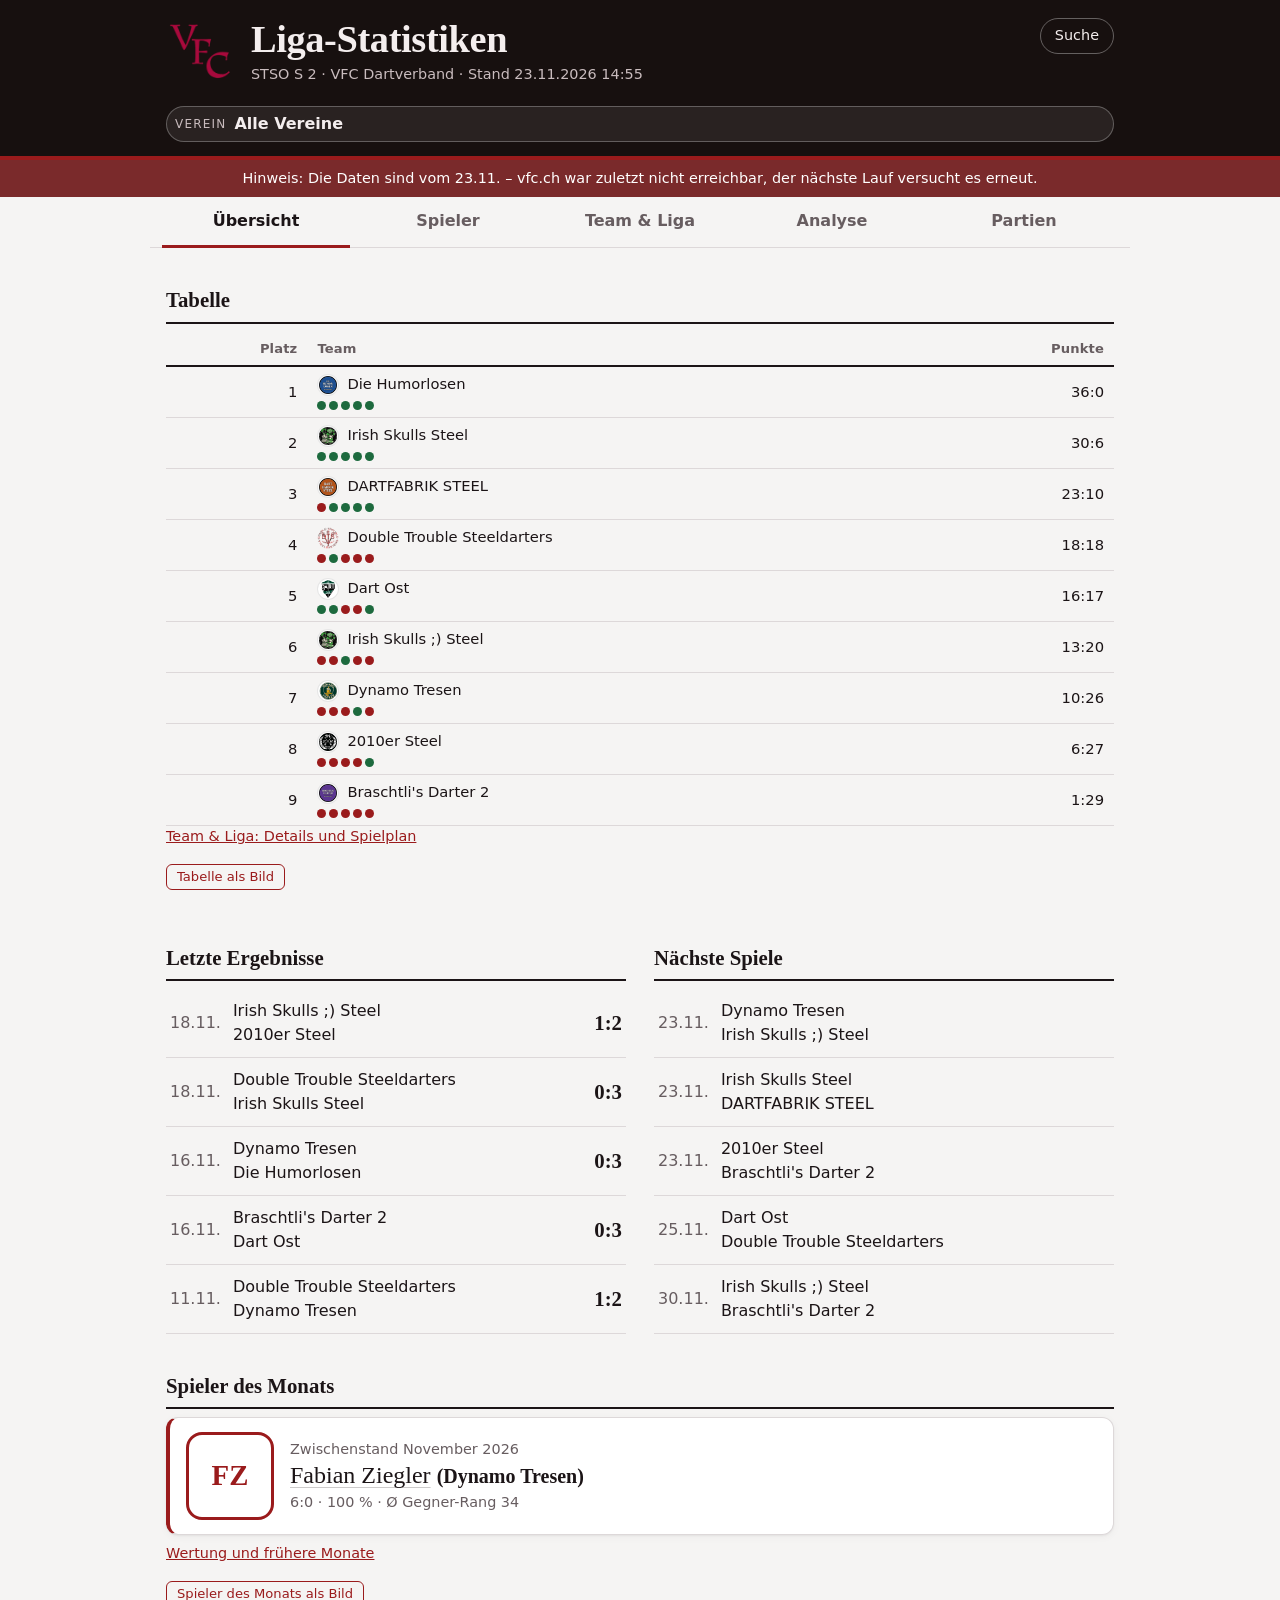
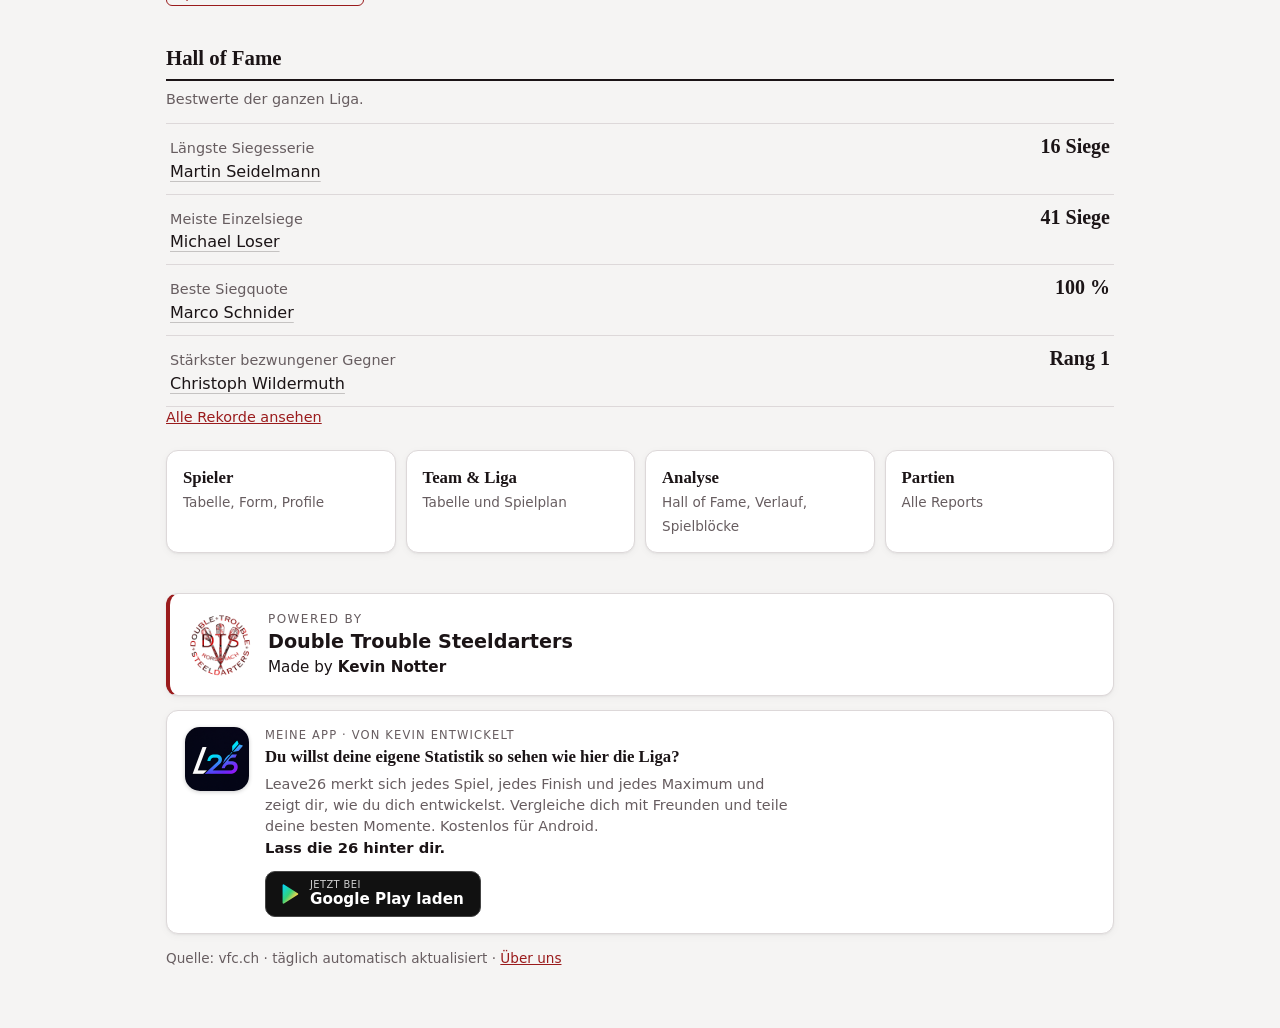
==== docs/index.html @ c0b38506 "Statistiken aktualisiert" ====
<!doctype html>
<html lang="de"><head><meta charset="utf-8">
<meta name="viewport" content="width=device-width, initial-scale=1">
<title>Liga-Statistiken STSO S 2</title>
<link rel="icon" href="logo.png">
<link rel="manifest" href="manifest.webmanifest"><link rel="apple-touch-icon" href="icon-180.png">
<meta name="dts-logos" content="logo.png,vfc-logo.png"><meta name="theme-color" content="#17100f"><meta name="apple-mobile-web-app-capable" content="yes"><meta name="apple-mobile-web-app-title" content="Liga-Statistik">
<style>:root{--bg:#f5f4f3;--ink:#1b1416;--mute:#675d60;--line:#ddd8d9;--green:#9a1b1c;--red:#9a1b1c;--win:#1d6a3e;--card:#fff;--hl:#f6e4e2;--top:#17100f;--topink:#f4eeee;--serif:"Iowan Old Style","Palatino Linotype",Palatino,"Book Antiqua",Georgia,serif}
@media (prefers-color-scheme:dark){:root{--bg:#141011;--ink:#eee8e8;--mute:#aa9fa2;--line:#2f2628;--green:#dd4a47;--red:#dd4a47;--win:#4fb27c;--card:#1d1618;--hl:#3a1d1e;--top:#0b0708}}
*{box-sizing:border-box}
body{margin:0;background:var(--bg);color:var(--ink);font:16px/1.5 "Segoe UI",system-ui,-apple-system,sans-serif}
main{max-width:980px;margin:0 auto;padding:0 16px 48px}
h1{font-family:var(--serif);font-size:clamp(1.6rem,5vw,2.4rem);line-height:1.1;margin:0 0 4px;letter-spacing:-.01em;font-weight:700}
h2{font-family:var(--serif);font-size:1.3rem;margin:36px 0 8px;padding-bottom:6px;border-bottom:2px solid var(--ink)}
h3{font-size:1rem;margin:22px 0 6px}
.sub,.hint,footer{color:var(--mute);font-size:.9rem;margin:0 0 12px}
footer{margin-top:40px}
.top{background:var(--top);color:var(--topink);border-bottom:4px solid var(--green)}
.top .sub{color:#c9bcbe;margin:0}
.wrap{max-width:980px;margin:0 auto;padding:18px 16px}
.brand{display:flex;align-items:center;gap:16px}
.brand .logo{}
.logo{width:clamp(64px,16vw,96px);height:auto;flex:none}
.kpi{display:flex;flex-wrap:wrap;gap:12px 36px;margin:20px 0 0}
.kpi div{border-top:3px solid var(--green);padding-top:6px;min-width:84px}
.kpi dt{font-size:.8rem;color:var(--mute)}.kpi dd{margin:0;font-family:var(--serif);font-size:2rem;font-weight:700;font-variant-numeric:tabular-nums}
.scroll{overflow-x:auto}
table{width:100%;border-collapse:collapse;font-size:.92rem;font-variant-numeric:tabular-nums}
th,td{text-align:left;padding:7px 10px;border-bottom:1px solid var(--line);white-space:nowrap}
th{font-weight:600;color:var(--mute);font-size:.82rem;border-bottom:2px solid var(--ink)}
.sortable th{cursor:pointer}.sortable th:hover,.sortable th:focus-visible{color:var(--ink)}
tfoot td{font-weight:700;border-top:2px solid var(--ink);border-bottom:0}
.num{text-align:right}
tr.hl td{background:var(--hl);font-weight:600}
.next{background:var(--card);border:1px solid var(--line);border-left:4px solid var(--green);border-radius:8px;padding:4px 16px 16px;margin-top:28px}
.next h2{margin-top:14px}
.next .sub{margin:0 0 6px}
.dots{display:inline-flex;gap:3px;vertical-align:middle}
.dot{display:inline-block;width:20px;height:20px;line-height:20px;text-align:center;border-radius:50%;font-size:.7rem;font-weight:700;color:#fff;cursor:default}
.dot.w{background:var(--win)}.dot.l{background:var(--red)}
@media (prefers-color-scheme:dark){.dot{color:#140c0d}}
.spark{vertical-align:middle;overflow:visible}
.spark polyline{fill:none;stroke:var(--win);stroke-width:1.8;stroke-linejoin:round;stroke-linecap:round}
.spark circle{fill:var(--win)}
span.up,td.up{color:var(--win);font-weight:600}.down{color:var(--red);font-weight:600}
tr.click{cursor:pointer}tr.click:hover td{background:var(--hl)}
.rb{font:inherit;font-size:.82rem;color:var(--green);background:none;border:1px solid var(--green);border-radius:6px;padding:2px 10px;cursor:pointer}
.nav{display:flex;justify-content:space-between;align-items:center;gap:8px;margin-top:14px}
.tl{font:inherit;color:inherit;background:none;border:0;padding:0;cursor:pointer;text-align:left;font-weight:500;text-decoration:underline;text-decoration-color:color-mix(in srgb,currentColor 22%,transparent);text-decoration-thickness:1px;text-underline-offset:4px;transition:color .15s,text-decoration-color .15s}
.tl:hover,.tl:focus-visible{color:var(--green);text-decoration-color:var(--green);text-decoration-thickness:2px}
.dlg h4{margin:16px 0 6px;font-size:.95rem}
.rb[disabled]{opacity:.35;cursor:default}.rb[disabled]:hover{background:none;color:var(--green)}
.rb:hover{background:var(--green);color:var(--bg)}
dialog{border:1px solid var(--line);border-radius:12px;background:var(--bg);color:var(--ink);padding:0;width:min(780px,calc(100vw - 20px));max-height:calc(100vh - 20px)}
dialog::backdrop{background:rgba(0,0,0,.55)}
.dlg{padding:18px 18px 12px;position:relative}
.dlg .x{position:absolute;top:10px;right:10px;font:inherit;background:var(--card);color:var(--ink);border:1px solid var(--line);border-radius:8px;width:34px;height:34px;cursor:pointer}
.vs{font-family:var(--serif);font-size:clamp(1.1rem,3.6vw,1.5rem);margin:2px 44px 4px 0;line-height:1.3}
.vs .sc{display:inline-block;padding:0 10px;margin:0 4px;border-radius:8px;background:var(--card);border:1px solid var(--line)}
.rounds{display:grid;grid-template-columns:repeat(auto-fit,minmax(300px,1fr));gap:10px;margin-top:14px}
.rc{background:var(--card);border:1px solid var(--line);border-radius:8px;padding:6px 12px 8px}
.rc h4{display:flex;justify-content:space-between;margin:4px 0 6px;font-size:.9rem}
.rc h4 span{color:var(--mute);font-variant-numeric:tabular-nums}
.pair{display:grid;grid-template-columns:1fr auto 1fr;gap:8px;align-items:center;padding:5px 0;border-top:1px solid var(--line);font-size:.9rem}
.pair .r{text-align:right}.pair small{color:var(--mute)}.pair .won{font-weight:700}
.pair .sc{font-variant-numeric:tabular-nums;white-space:nowrap}
a{color:var(--green)}
.js .panel{display:none}.js .panel.on{display:block}
.tabs{display:flex;gap:4px;position:sticky;top:0;z-index:5;background:var(--bg);border-bottom:1px solid var(--line);margin:0 -16px 0;padding:0 12px}
.tabs a{flex:1;text-align:center;padding:12px 8px;color:var(--mute);text-decoration:none;font-weight:600;border-bottom:3px solid transparent;margin-bottom:-1px}
.tabs a:hover{color:var(--ink)}.tabs a.on{color:var(--ink);border-bottom-color:var(--green)}
.res{list-style:none;margin:0;padding:0}
.resrow{all:unset;box-sizing:border-box;display:grid;grid-template-columns:auto 1fr auto;gap:12px;align-items:center;width:100%;padding:10px 4px;border-bottom:1px solid var(--line);cursor:pointer}
.resrow:hover{background:var(--hl)}.resrow:focus-visible{outline:2px solid var(--green);outline-offset:-2px}
.resrow .rd{color:var(--mute);font-variant-numeric:tabular-nums}
.resrow small{display:block;color:var(--mute);font-size:.8rem}
.resrow .sc{font-family:var(--serif);font-size:1.3rem;font-variant-numeric:tabular-nums}
.sticky td:first-child,.sticky th:first-child{position:sticky;left:0;background:var(--bg);z-index:1}
.sticky tfoot td:first-child{background:var(--bg)}
@media (max-width:700px){
.tabs{position:fixed;top:auto;bottom:0;left:0;right:0;margin:0;padding:0 4px calc(env(safe-area-inset-bottom) + 0px);border-bottom:0;border-top:1px solid var(--line)}
.tabs a{border-bottom:0;border-top:3px solid transparent;margin:-1px 0 0;padding:14px 4px}
.tabs a.on{border-top-color:var(--green)}
main{padding-bottom:84px}
th,td{padding:7px 6px}
table.cards,table.cards tbody{display:block}
table.cards thead{display:none}
table.cards tr{display:grid;grid-template-columns:auto 1fr auto auto;grid-template-areas:"d o o p" "d c g b";gap:2px 10px;align-items:center;padding:10px 4px;border-bottom:1px solid var(--line)}
table.cards td{border:0;padding:0;white-space:normal;text-align:left}
table.cards td:nth-child(1){grid-area:d;color:var(--mute)}
table.cards td:nth-child(2){grid-area:o;font-weight:600}
table.cards td:nth-child(3){grid-area:c;color:var(--mute);font-size:.85rem}
table.cards td:nth-child(4){grid-area:p;font-weight:700;font-size:1.05rem;text-align:right}
table.cards td:nth-child(5){grid-area:g;color:var(--mute);font-size:.85rem}
table.cards td:nth-child(5)::before{content:"Spiele "}
table.cards td:nth-child(6){grid-area:b;text-align:right}
table.cards.up tr{grid-template-areas:"d o o p" "d c g g"}
table.cards.up td:nth-child(3){grid-area:p;text-align:right;color:var(--mute);font-size:.85rem}
table.cards.up td:nth-child(3)::before{content:"Platz "}
table.cards.up td:nth-child(4){grid-area:c;font-weight:400;font-size:.85rem;color:var(--mute);text-align:left}
table.cards.up td:nth-child(5){grid-area:g;font-size:.85rem}
table.cards.up td:nth-child(5)::before{content:""}
}
.bar{display:inline-block;width:64px;height:8px;background:var(--red);border-radius:4px;margin-right:8px;vertical-align:middle;overflow:hidden}
.bar i{display:block;height:100%;background:var(--win)}
.q{display:inline-block;min-width:3.6em}
details{background:var(--card);border:1px solid var(--line);border-radius:8px;margin:0 0 8px}
summary{cursor:pointer;padding:10px 12px;display:flex;justify-content:space-between;gap:12px}
summary span{font-variant-numeric:tabular-nums;color:var(--mute)}
details[open] summary{border-bottom:1px solid var(--line)}
.win{color:var(--win);font-weight:700}.loss{color:var(--red);font-weight:600}
.win+.win,.win+.loss,.loss+.win,.loss+.loss{margin-left:6px}
:focus-visible{outline:2px solid var(--green);outline-offset:2px}
.rk .bar{width:90px;display:block;margin:4px 0 2px}.rk div{padding-right:6px}.rk{font-size:.9rem}

tr.click td .tl{text-decoration:none;font-weight:600}
.head{display:flex;gap:14px;align-items:center;margin-right:44px}
.head .vs{margin:0}.head .sub{margin:0}
.pic{width:84px;height:84px;flex:none;border-radius:16px;object-fit:cover;border:3px solid var(--green);background:var(--card)}
.ini{display:flex;align-items:center;justify-content:center;font-family:var(--serif);font-size:1.8rem;font-weight:700;color:var(--green)}
@media (min-width:700px){.pic{width:112px;height:112px}}
.prow{display:flex;align-items:center;gap:12px;margin:0 0 4px}
.ff{display:grid;grid-template-columns:1fr 1fr;gap:12px}
.ff ul{margin:0;padding-left:18px}.ff li{margin:2px 0}.ff small{color:var(--mute)}
dl.kpi.rk dd.win{color:var(--win)}dl.kpi.rk dd.loss{color:var(--red)}
.dlg .kpi{margin-top:14px}

.pcs{list-style:none;margin:0;padding:0;display:grid;grid-template-columns:repeat(auto-fill,minmax(300px,1fr));gap:10px}
.pc{display:grid;grid-template-columns:auto 1fr auto;gap:2px 12px;align-items:center;background:var(--bg);border:1px solid var(--line);border-radius:10px;padding:10px 12px}
.pc .rk{grid-row:1;font-family:var(--serif);font-size:1.3rem;font-weight:700;min-width:2.2ch;text-align:center;color:var(--green)}
.pn{display:flex;flex-direction:column;line-height:1.25}.pn small{color:var(--mute)}
.pc .pf{grid-row:1}
.meet{grid-column:1/-1;margin:6px 0 0;padding-top:6px;border-top:1px dashed var(--line);display:flex;flex-wrap:wrap;gap:4px 6px;align-items:center;font-size:.85rem}
.meet small{color:var(--mute);margin-right:2px}
.chip{border:1px solid var(--line);border-radius:999px;padding:1px 9px;background:var(--card);white-space:nowrap}
.chip.win{border-color:var(--win);color:var(--win)}.chip.loss{border-color:var(--red);color:var(--red)}
.pc .rk{grid-column:1}.pc .pn{grid-column:2;grid-row:1}.pc .pf{grid-column:3;grid-row:1}

.potm{display:flex;gap:16px;align-items:center;background:var(--card);border:1px solid var(--line);border-left:4px solid var(--green);border-radius:10px;padding:14px 16px;margin-bottom:8px}
.potm .vs{margin:0}.potm .sub{margin:0}
.potm .pic{width:88px;height:88px}
.hof{list-style:none;margin:0;padding:0}
.hof li{display:flex;gap:12px;align-items:baseline;padding:6px 0;border-bottom:1px solid var(--line)}
.hof li span{color:var(--mute);min-width:9.5em}.hof li b{margin-left:auto;font-variant-numeric:tabular-nums}

table.fx td.fxm{white-space:normal;line-height:1.35;width:100%}
table.fx td{vertical-align:middle}
.tabs a{white-space:nowrap}
@media (max-width:699px){.tabs a{font-size:.8rem;padding-inline:4px}}

.badges{display:flex;flex-wrap:wrap;gap:6px;margin:12px 0 0}
.badge{border:0;font-family:inherit;background:var(--ink);color:var(--bg);border-radius:999px;padding:3px 11px;font-size:.8rem;font-weight:600;letter-spacing:.01em;cursor:help}
.badge:focus-visible{outline:2px solid var(--green);outline-offset:2px}
#tip{position:fixed;z-index:10;max-width:240px;background:var(--ink);color:var(--bg);border-radius:8px;padding:8px 11px;font-size:.85rem;line-height:1.35;box-shadow:0 4px 16px #0005;pointer-events:none}
#tip[hidden]{display:none}
.badge.pm{background:var(--green);color:#fff}

.filter{display:flex;flex-wrap:wrap;gap:8px;margin:10px 0 4px}
.filter input,.filter select{font:inherit;padding:8px 10px;border:1px solid var(--line);border-radius:8px;background:var(--card);color:var(--ink);min-width:0}
.filter input{flex:1 1 180px}.filter select{flex:0 1 auto}
.filter :focus-visible{outline:2px solid var(--green);outline-offset:1px}
tr[hidden]{display:none!important}

/* Kopfkarten Übersicht */
.hero{display:grid;grid-template-columns:repeat(auto-fit,minmax(160px,1fr));gap:10px;margin:18px 0 0}
.hc{display:flex;flex-direction:column;gap:4px;background:var(--card);border:1px solid var(--line);border-top:3px solid var(--green);border-radius:10px;padding:12px 14px;text-align:left;font:inherit;color:inherit}
.hc p,.hc span{margin:0}.hc small{display:block;color:var(--mute);font-size:.85rem;margin-top:1px}
.hc .big{font-family:var(--serif);font-size:1.7rem;line-height:1.15}
.hc .dots{display:flex;gap:5px;margin:4px 0}
.hcb{cursor:pointer}.hcb:hover{border-color:var(--green)}
/* Suche, Hinweis */
.sbtn{margin-left:auto;font:inherit;font-size:.9rem;background:transparent;color:var(--topink);border:1px solid #ffffff55;border-radius:999px;padding:6px 14px;cursor:pointer;align-self:flex-start}
.sbtn:hover{border-color:#fff}
#s-in{width:100%;box-sizing:border-box;font:inherit;padding:10px 12px;margin:10px 0;border:1px solid var(--line);border-radius:8px;background:var(--card);color:var(--ink)}
.sres{list-style:none;margin:0;padding:0}.sres li{display:flex;justify-content:space-between;gap:12px;align-items:baseline;padding:8px 0;border-bottom:1px solid var(--line)}
.sres small{color:var(--mute);text-align:right}
.stale{background:#7a2a2b;color:#fff;padding:8px 16px;font-size:.9rem;text-align:center}
.acts{display:flex;flex-wrap:wrap;gap:8px}
/* Bedienbarkeit */
button:focus-visible,a:focus-visible,select:focus-visible,input:focus-visible,summary:focus-visible{outline:2px solid var(--green);outline-offset:2px}
@media (max-width:699px){
dialog{width:100%;max-width:none;margin:auto 0 0;border-radius:16px 16px 0 0;border-bottom:0;max-height:92vh}
dialog[open]{animation:sheet .22s ease-out}
.dlg::before{content:"";display:block;width:44px;height:4px;border-radius:2px;background:var(--line);margin:-8px auto 12px}
}
@keyframes sheet{from{transform:translateY(36px);opacity:0}to{transform:none;opacity:1}}
@media (prefers-reduced-motion:reduce){dialog[open]{animation:none}*{scroll-behavior:auto!important}}

dialog{touch-action:pan-y;overscroll-behavior:contain}
.scroll{touch-action:pan-x pan-y}
@keyframes inR{from{transform:translateX(48px);opacity:0}to{transform:none;opacity:1}}
@keyframes inL{from{transform:translateX(-48px);opacity:0}to{transform:none;opacity:1}}
dialog.in-r[open]{animation:inR .2s ease-out}dialog.in-l[open]{animation:inL .2s ease-out}

/* Diagramme */
.chart{width:100%;max-width:640px;height:auto;display:block;margin:2px 0 18px;overflow:visible}
.chart-n{display:none}
@media (max-width:699px){.chart-w{display:none}.chart-n{display:block}}
.ch-grid{stroke:var(--line);stroke-width:1}
.ch-t{fill:var(--mute);font-size:12px;font-family:inherit}
.ch-me{stroke:var(--green);stroke-width:2.5;stroke-linejoin:round;stroke-linecap:round}
.ch-ref{stroke:var(--mute);stroke-width:2;stroke-dasharray:5 4}
.ch-dot{fill:var(--green);stroke:var(--bg);stroke-width:2}
.ch-bar{fill:var(--green);opacity:.85}.ch-bar:hover{opacity:1}
.ch-avg{stroke:var(--ink);stroke-width:1.5;stroke-dasharray:5 4}
.ch-v{fill:var(--ink);font-size:11px;font-family:inherit;paint-order:stroke;stroke:var(--bg);stroke-width:3px;stroke-linejoin:round}
.ch-l{fill:var(--mute);font-size:12px;font-family:inherit;font-weight:600}.ch-l.me{fill:var(--ink)}
.lg{display:flex;flex-wrap:wrap;gap:4px 16px;margin:0 0 4px;font-size:.85rem;color:var(--mute)}
.lg span{display:inline-flex;align-items:center;gap:6px}
.lg .k{display:inline-block;width:22px;height:0;border-top:3px solid var(--green)}
.lg .k.ref{border-top:2px dashed var(--mute)}.lg .k.avg{border-top:2px dashed var(--ink)}
.lg .k.bar{height:10px;width:14px;border:0;background:var(--green);opacity:.85;border-radius:2px}
.hof-g{display:grid;grid-template-columns:repeat(auto-fit,minmax(170px,1fr));gap:10px}
.hf{background:var(--card);border:1px solid var(--line);border-top:3px solid var(--green);border-radius:10px;padding:10px 12px}
.hf p{margin:2px 0}.hf small{display:block;color:var(--mute);font-size:.85rem}.hf .big{font-family:var(--serif);font-size:1.5rem;display:block;line-height:1.2}

.hf.mine{border-color:var(--green)}.hf .tl+small{margin-top:1px}
.jump{display:grid;grid-template-columns:1fr 1fr;gap:10px;margin:22px 0 8px}
.jt{display:block;background:var(--card);border:1px solid var(--line);border-radius:10px;padding:12px 14px;text-decoration:none;color:var(--ink)}
.jt:hover{border-color:var(--green)}.jt b{display:block;font-family:var(--serif);font-size:1.05rem}.jt span{color:var(--mute);font-size:.85rem}
@media (min-width:700px){.jump{grid-template-columns:repeat(4,1fr)}}

.vfc{display:flex;flex:none}
.vfc img{height:clamp(44px,12vw,64px);width:auto;display:block}
.ovf{margin:14px 0 4px}

.two{display:grid;grid-template-columns:1fr;gap:0 28px}
@media (min-width:760px){.two{grid-template-columns:1fr 1fr}}
.res li.mn .ro,.res li.mn .rd{font-weight:700}.res li.mn{border-left:3px solid var(--green);padding-left:6px}

.imgprev{margin:12px 0;text-align:center}.imgprev img{max-width:min(100%,340px);height:auto;border-radius:10px;border:1px solid var(--line);display:block;margin:0 auto 10px}
.imgprev a.rb{text-decoration:none;display:inline-block}

#mtable tr.mn td:nth-child(2){color:var(--green)}
.filter select[hidden]{display:none}

details.calc{margin:14px 0;border:1px solid var(--line);border-radius:10px;padding:10px 14px;background:var(--card)}
details.calc summary{cursor:pointer;font-weight:600}
.calc .cg{display:grid;grid-template-columns:1fr;gap:8px;margin:8px 0}
.calc label{display:flex;justify-content:space-between;align-items:center;gap:10px}
.calc input{width:4.5rem;padding:6px 8px;font:inherit;border:1px solid var(--line);border-radius:8px;background:var(--bg);color:var(--ink);text-align:right}
.calc .cr{margin:6px 0 0;line-height:1.55}

dl.info{display:grid;gap:8px;margin:12px 0}dl.info div{display:grid;grid-template-columns:9rem 1fr;gap:10px}dl.info dt{color:var(--mute)}dl.info dd{margin:0}
@media (max-width:520px){dl.info div{grid-template-columns:1fr;gap:0}}

.sbtn{margin-left:auto}
.pow{margin:24px 0 0;padding:16px 18px;display:flex;align-items:center;gap:16px;background:var(--card);border:1px solid var(--line);border-left:4px solid var(--green);border-radius:12px;color:var(--ink)}
.pow img{width:auto;height:64px;flex:none}.pow>div{display:flex;flex-direction:column;gap:2px;min-width:0}
.pow .pw{font-size:.75rem;letter-spacing:.12em;text-transform:uppercase;color:var(--mute)}.pow .pn{font-size:1.2rem;line-height:1.25}.pow .mb{font-size:.95rem;color:var(--ink)}.pow .mb b{font-weight:700}

.tlg{display:inline-flex;align-items:center;justify-content:center;width:22px;height:22px;flex:none;vertical-align:middle;margin-right:8px;border-radius:50%;overflow:hidden}
.tlg img{width:100%;height:100%;object-fit:contain;display:block}
.tlg.ph{background:hsl(var(--h) 45% 88%);color:hsl(var(--h) 55% 28%);font-size:.62rem;font-weight:700;letter-spacing:.02em}
.tlg.l{width:56px;height:56px;margin-right:14px;font-size:1.1rem}
@media (prefers-color-scheme:dark){.tlg.ph{background:hsl(var(--h) 30% 24%);color:hsl(var(--h) 60% 85%)}}
.src{margin:14px 0 0;font-size:.85rem}

.clubbar{display:flex;align-items:center;gap:8px;padding-top:2px;padding-bottom:14px}
.club{display:flex;align-items:center;gap:8px;flex:1;min-width:0;background:#ffffff14;border:1px solid #ffffff44;border-radius:999px;padding:5px 14px 5px 8px;color:var(--topink);cursor:pointer}
.club:focus-within{border-color:#fff;outline:2px solid #ffffff66}
.club .clg{display:flex;width:28px;height:28px}.club .clg .tlg{margin:0;width:30px;height:30px}.club .clg .tlg.ph{color:#fff;background:#ffffff2e}
.club .cl-l{font-size:.75rem;letter-spacing:.1em;text-transform:uppercase;color:#c9bcbe}
.club select{flex:1;min-width:0;background:transparent;border:0;color:var(--topink);font:inherit;font-weight:600;cursor:pointer;appearance:none;-webkit-appearance:none;text-overflow:ellipsis}
.club select option{color:#111;background:#fff}
.fav{flex:none;width:40px;height:40px;border-radius:50%;background:#ffffff14;border:1px solid #ffffff44;color:var(--topink);font-size:1.25rem;cursor:pointer;line-height:1}
.fav[aria-pressed=true]{color:#ffd45a;border-color:#ffd45a}.fav:hover{border-color:#fff}
.filter #f-team,.filter #f-pt{display:none}
@media (max-width:420px){.club .cl-l{display:none}}
.filter[hidden]{display:none!important}

/* einheitlicher Kartenstil */
:root{--r:12px;--sh:0 1px 2px #0000000d,0 2px 8px #0000000a}
.hc,.hf,.jt,.potm,.pow{border-radius:var(--r);box-shadow:var(--sh)}
.hc,.hf{border-top:3px solid var(--green);padding:14px 16px}
.jt{padding:14px 16px;transition:border-color .15s,transform .15s}.jt:hover{transform:translateY(-1px)}
.hof-g{gap:12px}
/* Hinweise hinter «i» */
.tip{margin:12px 0 14px;font-size:.9rem;color:var(--mute)}
.tip summary{list-style:none;display:inline-flex;align-items:center;justify-content:center;width:22px;height:22px;border:1px solid var(--line);border-radius:50%;cursor:pointer;font:italic 700 .8rem var(--serif);color:var(--mute);background:var(--card)}
.tip summary::-webkit-details-marker{display:none}.tip summary:hover,.tip[open] summary{border-color:var(--green);color:var(--ink)}
.tip p{margin:8px 0 0;max-width:62ch}
/* schlanke Startseite: Rekorde als Zeilen */
.hof-g.slim{display:block;border-top:1px solid var(--line)}
.hof-g.slim .hf{display:grid;grid-template-columns:1fr auto;gap:0 12px;align-items:baseline;border:0;border-bottom:1px solid var(--line);border-radius:0;box-shadow:none;background:transparent;padding:10px 4px}
.hof-g.slim .hf .sub{grid-column:1;margin:0}.hof-g.slim .hf .big{grid-column:2;grid-row:1/3;font-size:1.25rem;text-align:right}
.hof-g.slim .hf p:not(.sub){grid-column:1;margin:0}.hof-g.slim .hf small{display:none}

.tf{display:inline-flex;gap:3px;vertical-align:middle;margin-left:10px}
.fd{display:inline-block;width:9px;height:9px;border-radius:50%}.fd.w{background:var(--win)}.fd.l{background:var(--red)}
td .tf.under{display:flex;margin:5px 0 0 30px}
td:not(:first-child) .tf{margin-left:0}
/* Handy: Suche als schwebender Knopf in Daumenreichweite */
@media (max-width:699px){
.sbtn{position:fixed;right:14px;bottom:calc(64px + env(safe-area-inset-bottom));z-index:6;margin:0;padding:11px 18px;border-radius:999px;background:var(--top);color:var(--topink);border:1px solid #ffffff44;box-shadow:0 4px 14px #0000004d;font-weight:600}
.sbtn::before{content:"⌕ ";font-size:1.1em}
.clubbar{padding-bottom:12px}
main{padding-bottom:90px}
}

.skip{position:absolute;left:-999px;top:8px;background:#fff;color:#000;padding:8px 12px;border-radius:8px;z-index:20}.skip:focus{left:8px}
.sbtn:focus-visible,.fav:focus-visible,.club select:focus-visible{outline:2px solid #fff;outline-offset:2px}
#main:focus{outline:none}
@media (prefers-reduced-motion:reduce){*{transition:none!important;animation:none!important;scroll-behavior:auto!important}.jt:hover{transform:none}}
.tlg:not(.ph){background:#fff;box-shadow:inset 0 0 0 1px #0000001a}.tlg:not(.ph) img{padding:2px}

.dlg .th{display:flex;align-items:flex-start;justify-content:space-between;gap:14px;padding-right:44px}
.dlg .th>div{min-width:0}
.tlg.xl{width:92px;height:92px;margin:0;flex:none;font-size:1.6rem}
@media (max-width:420px){.tlg.xl{width:68px;height:68px;font-size:1.2rem}}
.club .clg:empty{display:none}

/* Vereinsbanner im Team-Fenster */
.dlg .th.banner{--tcc:var(--tc,var(--green));margin:-6px -6px 4px;padding:16px 50px 16px 16px;border-radius:12px;background:linear-gradient(135deg,color-mix(in srgb,var(--tcc) 20%,var(--card)),var(--card) 80%);border:1px solid color-mix(in srgb,var(--tcc) 35%,var(--line));border-left:5px solid var(--tcc);align-items:center}
@media (prefers-color-scheme:dark){.dlg .th.banner{--tcc:var(--tcd,var(--green))}}
.dlg .th.banner .tf{margin:8px 0 0;display:flex}

/* Tabelle: Rückstand, Führer-Linie */
.gap{display:block;color:var(--mute);font-size:.72rem;font-weight:400;line-height:1.1;margin-top:2px;font-variant-numeric:tabular-nums}
/* Typografie */
table td,table th,.kpi dd,.sc,.big,.num{font-variant-numeric:tabular-nums}
th{font-weight:600;letter-spacing:.01em}
td{line-height:1.35}
/* Übergänge */
.js .panel.on{animation:fadein .28s ease-out}
@keyframes fadein{from{opacity:0;transform:translateY(6px)}to{opacity:1;transform:none}}
.club,.fav,.jt,.hc,.hf,.resrow,tr.click{transition:background-color .15s,border-color .15s,color .15s}
:root{transition:none}
/* Leere Zustände */
.empty{display:flex;flex-direction:column;align-items:center;gap:6px;padding:34px 16px;color:var(--mute);text-align:center}
.empty[hidden]{display:none}.empty p{margin:0;max-width:34ch}

.chart.race{width:100%;height:auto;display:block;max-height:420px}
.race-lg{display:flex;flex-wrap:wrap;gap:6px 16px;margin-top:10px}.race-lg span{display:inline-flex;align-items:center;gap:6px;font-size:.88rem}
.race-lg .k{width:12px;height:12px;border:0;border-radius:50%;display:inline-block}

/* Heute-Leiste */
.today{margin:12px 0 0;padding:12px 14px;border:1px solid var(--line);border-left:4px solid var(--green);border-radius:var(--r);background:var(--card);box-shadow:var(--sh)}
.today[hidden]{display:none}.td-h{display:block;font-size:.75rem;letter-spacing:.12em;text-transform:uppercase;color:var(--mute);margin-bottom:6px}
.tdy{display:flex;width:100%;justify-content:space-between;align-items:center;gap:12px;background:none;border:0;border-top:1px solid var(--line);padding:9px 0;font:inherit;color:inherit;text-align:left;cursor:pointer}
.tdy:first-of-type{border-top:0}.tdy:disabled{cursor:default}.tdy small{display:block;color:var(--mute);font-size:.8rem}.tdy>b{font-family:var(--serif);font-size:1.15rem;white-space:nowrap}
/* Mein Spieler */
.favp{position:absolute;top:10px;right:52px;width:34px;height:34px;border-radius:8px;border:1px solid var(--line);background:var(--card);color:var(--mute);font-size:1.1rem;cursor:pointer;line-height:1}
.favp[aria-pressed=true]{color:#c98a00;border-color:#c98a00}
#mine .res .dots{margin-left:auto}#mine .resrow{display:flex;align-items:center;gap:12px;width:100%}
#mine .ro{flex:1;min-width:0}

.tdy>b.wait{font:600 .8rem var(--sans,inherit);color:var(--mute)}
#mine .dot{width:18px;height:18px;line-height:18px;font-size:.62rem}#mine .dots{gap:2px;flex:none}

.tlg.nb:not(.ph){background:none;box-shadow:none;overflow:visible}.tlg.nb:not(.ph) img{padding:0}

/* Leave26: dezenter Hinweis auf meine eigene App */
.l26{display:flex;gap:16px;align-items:flex-start;margin:14px 0 0;padding:16px 18px;border:1px solid var(--line);border-radius:var(--r);background:var(--card);box-shadow:var(--sh);color:var(--ink)}
.l26 img{width:64px;height:64px;border-radius:15px;flex:none;box-shadow:0 1px 4px #0003}
.l26>div{min-width:0}.l26 p{margin:0}.l26 h3{margin:2px 0 4px;font-family:var(--serif);font-size:1.15rem}
.l26-k{font-size:.72rem;letter-spacing:.1em;text-transform:uppercase;color:var(--mute)}
.l26-t{font-size:.9rem;color:var(--mute);line-height:1.45;max-width:58ch}
.l26-btn{display:inline-flex;align-items:center;gap:10px;margin-top:12px;padding:8px 16px 8px 12px;border-radius:10px;background:#111;color:#fff;text-decoration:none;border:1px solid #444;line-height:1.1}
.l26-btn:hover{background:#000;border-color:#888}.l26-btn:focus-visible{outline:2px solid var(--green);outline-offset:2px}
.l26-btn span{display:flex;flex-direction:column;text-align:left}.l26-btn small{font-size:.62rem;letter-spacing:.04em;text-transform:uppercase;opacity:.8}.l26-btn b{font-size:.95rem;font-weight:600}
.l26.small{align-items:center;gap:12px;padding:10px 12px;margin-top:16px;box-shadow:none}.l26.small img{width:40px;height:40px;border-radius:10px}
.l26.small>div{flex:1}.l26.small .l26-t{font-size:.85rem;color:var(--ink)}.l26.small .l26-btn{margin:0;padding:6px 12px 6px 9px}.l26.small .l26-btn svg{width:18px;height:18px}
@media (max-width:420px){.l26.small{flex-wrap:wrap}.l26.small .l26-btn{width:100%;justify-content:center}}

.l26 h3{font-size:1.05rem;line-height:1.3;margin:2px 0 6px}.l26-tag{margin:0 0 12px;font-weight:600;font-size:.92rem}
</style><script>document.documentElement.className='js'</script><script>(function(){try{var u="https://script.google.com/macros/s/AKfycbz_W5_9DjlGJ0NvzV2dZzoEh_ncL2MbRZa4q7our2tpKmuY3xNzZMDfDNxDrgDfyIwS/exec",h=location.hostname;if(location.search.indexOf('ich')>=0)localStorage.setItem('dts.me','1');if(!u||localStorage.getItem('dts.me')||!/^https?:$/.test(location.protocol)||h==='localhost'||h==='127.0.0.1')return;var d=new Date().toISOString().slice(0,10);if(localStorage.getItem('dts.ping')===d)return;localStorage.setItem('dts.ping',d);fetch(u,{mode:'no-cors',keepalive:true,credentials:'omit',referrerPolicy:'no-referrer'}).catch(function(){})}catch(e){}})()</script></head><body><a class="skip" href="#main">Zum Inhalt</a><header class="top"><div class="brand wrap"><a class="vfc" href="https://vfc.ch" target="_blank" rel="noopener"><img src="vfc-logo.png" alt="VFC Dartverband" height="40"></a><div><h1>Liga-Statistiken</h1>
<p class="sub">STSO S 2 · VFC Dartverband · Stand <time id="stand" datetime="2026-11-23T14:55+01:00">23.11.2026 14:55</time></p></div><button type="button" id="sbtn" class="sbtn" aria-label="Suche öffnen (Taste /)">Suche</button></div>
<div class="clubbar wrap"><label class="club"><span class="clg" id="clg" aria-hidden="true"></span><span class="cl-l">Verein</span>
<select id="club" aria-label="Verein für alle Reiter wählen"><option value='double trouble steeldarters' data-n='double trouble steeldarters' data-lg="&lt;span class=&#x27;tlg  nb&#x27;&gt;&lt;img src=&#x27;vereine/double-trouble-steeldarters.png&#x27; alt=&#x27;&#x27; loading=&#x27;lazy&#x27;&gt;&lt;/span&gt;" data-c='#8b1a1a' data-cd='#e0605a'>Double Trouble Steeldarters</option><option value='2010er steel' data-n='2010er steel' data-lg="&lt;span class=&#x27;tlg&#x27;&gt;&lt;img src=&#x27;vereine/2010er-steel.png&#x27; alt=&#x27;&#x27; loading=&#x27;lazy&#x27;&gt;&lt;/span&gt;" data-c='#5d646b' data-cd='#dfe3e8'>2010er Steel</option><option value='braschtli&#x27;s darter 2' data-n='braschtli&#x27;s darter 2' data-lg="&lt;span class=&#x27;tlg&#x27;&gt;&lt;img src=&#x27;vereine/braschtli-s-darter-2.png&#x27; alt=&#x27;&#x27; loading=&#x27;lazy&#x27;&gt;&lt;/span&gt;" data-c='#5b3590' data-cd='#b794e8'>Braschtli&#x27;s Darter 2</option><option value='dart ost' data-n='dart ost' data-lg="&lt;span class=&#x27;tlg&#x27;&gt;&lt;img src=&#x27;vereine/dart-ost.png&#x27; alt=&#x27;&#x27; loading=&#x27;lazy&#x27;&gt;&lt;/span&gt;" data-c='#0e7c7b' data-cd='#4fd1c5'>Dart Ost</option><option value='dartfabrik steel' data-n='dartfabrik steel' data-lg="&lt;span class=&#x27;tlg&#x27;&gt;&lt;img src=&#x27;vereine/dartfabrik-steel.png&#x27; alt=&#x27;&#x27; loading=&#x27;lazy&#x27;&gt;&lt;/span&gt;" data-c='#b3541a' data-cd='#f29a4a'>DARTFABRIK STEEL</option><option value='die humorlosen' data-n='die humorlosen' data-lg="&lt;span class=&#x27;tlg&#x27;&gt;&lt;img src=&#x27;vereine/die-humorlosen.png&#x27; alt=&#x27;&#x27; loading=&#x27;lazy&#x27;&gt;&lt;/span&gt;" data-c='#1d4f91' data-cd='#6aa6ee'>Die Humorlosen</option><option value='dynamo tresen' data-n='dynamo tresen' data-lg="&lt;span class=&#x27;tlg&#x27;&gt;&lt;img src=&#x27;vereine/dynamo-tresen.png&#x27; alt=&#x27;&#x27; loading=&#x27;lazy&#x27;&gt;&lt;/span&gt;" data-c='#9a7000' data-cd='#f2c230'>Dynamo Tresen</option><option value='irish skulls ;) steel' data-n='irish skulls ;) steel' data-lg="&lt;span class=&#x27;tlg&#x27;&gt;&lt;img src=&#x27;vereine/irish-skulls-steel.png&#x27; alt=&#x27;&#x27; loading=&#x27;lazy&#x27;&gt;&lt;/span&gt;" data-c='#1f7a3a' data-cd='#5fcf7e'>Irish Skulls ;) Steel</option><option value='irish skulls steel' data-n='irish skulls steel' data-lg="&lt;span class=&#x27;tlg&#x27;&gt;&lt;img src=&#x27;vereine/irish-skulls-steel.png&#x27; alt=&#x27;&#x27; loading=&#x27;lazy&#x27;&gt;&lt;/span&gt;" data-c='#1f7a3a' data-cd='#5fcf7e'>Irish Skulls Steel</option><option value='' data-n='' selected>Alle Vereine</option></select></label>
<button type="button" id="fav" class="fav" aria-pressed="false" title="Als meinen Verein merken" aria-label="Als meinen Verein merken">☆</button></div></header>
<div id="stale" class="stale" role="status" hidden></div>
<main id="main" tabindex="-1">
<nav class="tabs" aria-label="Bereiche"><a href="#uebersicht">Übersicht</a><a href="#spieler">Spieler</a><a href="#liga">Team &amp; Liga</a><a href="#analyse">Analyse</a><a href="#partien">Partien</a></nav>

<div class="panel" id="p-uebersicht">
<div id="today" class="today" role="status" hidden></div>
<section id="mine" hidden><h2>Meine Spieler</h2><ul class="res" id="mine-l"></ul></section>
<section><h2>Tabelle</h2><div class='scroll'><table><thead><tr><th class='num'>Platz</th><th>Team</th><th class='num'>Punkte</th></tr></thead><tbody><tr class='click lead' data-open='t0'><td class='num'>1</td><td><span class='tlg'><img src='vereine/die-humorlosen.png' alt='' loading='lazy'></span>Die Humorlosen<span class='tf under' aria-label='Form, letzte Partien'><i class='fd w' title='Double Trouble Steeldarters 0:3 Die Humorlosen (21.10.)'></i><i class='fd w' title='Die Humorlosen 3:0 Braschtli&#x27;s Darter 2 (26.10.)'></i><i class='fd w' title='2010er Steel 0:3 Die Humorlosen (02.11.)'></i><i class='fd w' title='Die Humorlosen 3:0 Irish Skulls ;) Steel (09.11.)'></i><i class='fd w' title='Dynamo Tresen 0:3 Die Humorlosen (16.11.)'></i></span></td><td class='num'>36:0</td></tr><tr class='click' data-open='t1'><td class='num'>2</td><td><span class='tlg'><img src='vereine/irish-skulls-steel.png' alt='' loading='lazy'></span>Irish Skulls Steel<span class='tf under' aria-label='Form, letzte Partien'><i class='fd w' title='Braschtli&#x27;s Darter 2 0:3 Irish Skulls Steel (19.10.)'></i><i class='fd w' title='Irish Skulls Steel 3:0 Irish Skulls ;) Steel (26.10.)'></i><i class='fd w' title='Dynamo Tresen 0:3 Irish Skulls Steel (02.11.)'></i><i class='fd w' title='Irish Skulls Steel 3:0 Dart Ost (09.11.)'></i><i class='fd w' title='Double Trouble Steeldarters 0:3 Irish Skulls Steel (18.11.)'></i></span></td><td class='num'>30:6</td></tr><tr class='click' data-open='t2'><td class='num'>3</td><td><span class='tlg'><img src='vereine/dartfabrik-steel.png' alt='' loading='lazy'></span>DARTFABRIK STEEL<span class='tf under' aria-label='Form, letzte Partien'><i class='fd l' title='Die Humorlosen 3:0 DARTFABRIK STEEL (12.10.)'></i><i class='fd w' title='DARTFABRIK STEEL 3:0 2010er Steel (19.10.)'></i><i class='fd w' title='DARTFABRIK STEEL 3:0 Dynamo Tresen (26.10.)'></i><i class='fd w' title='Dart Ost 0:3 DARTFABRIK STEEL (04.11.)'></i><i class='fd w' title='DARTFABRIK STEEL 3:0 Braschtli&#x27;s Darter 2 (09.11.)'></i></span></td><td class='num'>23:10</td></tr><tr class='click' data-open='t3'><td class='num'>4</td><td><span class='tlg  nb'><img src='vereine/double-trouble-steeldarters.png' alt='' loading='lazy'></span>Double Trouble Steeldarters<span class='tf under' aria-label='Form, letzte Partien'><i class='fd l' title='Double Trouble Steeldarters 0:3 Die Humorlosen (21.10.)'></i><i class='fd w' title='Double Trouble Steeldarters 2:1 2010er Steel (27.10.)'></i><i class='fd l' title='Irish Skulls ;) Steel 3:0 Double Trouble Steeldarters (04.11.)'></i><i class='fd l' title='Double Trouble Steeldarters 1:2 Dynamo Tresen (11.11.)'></i><i class='fd l' title='Double Trouble Steeldarters 0:3 Irish Skulls Steel (18.11.)'></i></span></td><td class='num'>18:18</td></tr><tr class='click' data-open='t4'><td class='num'>5</td><td><span class='tlg'><img src='vereine/dart-ost.png' alt='' loading='lazy'></span>Dart Ost<span class='tf under' aria-label='Form, letzte Partien'><i class='fd w' title='Dart Ost 3:0 Irish Skulls ;) Steel (14.10.)'></i><i class='fd w' title='Dart Ost 3:0 Dynamo Tresen (21.10.)'></i><i class='fd l' title='Dart Ost 0:3 DARTFABRIK STEEL (04.11.)'></i><i class='fd l' title='Irish Skulls Steel 3:0 Dart Ost (09.11.)'></i><i class='fd w' title='Braschtli&#x27;s Darter 2 0:3 Dart Ost (16.11.)'></i></span></td><td class='num'>16:17</td></tr><tr class='click' data-open='t5'><td class='num'>6</td><td><span class='tlg'><img src='vereine/irish-skulls-steel.png' alt='' loading='lazy'></span>Irish Skulls ;) Steel<span class='tf under' aria-label='Form, letzte Partien'><i class='fd l' title='Dart Ost 3:0 Irish Skulls ;) Steel (14.10.)'></i><i class='fd l' title='Irish Skulls Steel 3:0 Irish Skulls ;) Steel (26.10.)'></i><i class='fd w' title='Irish Skulls ;) Steel 3:0 Double Trouble Steeldarters (04.11.)'></i><i class='fd l' title='Die Humorlosen 3:0 Irish Skulls ;) Steel (09.11.)'></i><i class='fd l' title='Irish Skulls ;) Steel 1:2 2010er Steel (18.11.)'></i></span></td><td class='num'>13:20</td></tr><tr class='click' data-open='t6'><td class='num'>7</td><td><span class='tlg'><img src='vereine/dynamo-tresen.png' alt='' loading='lazy'></span>Dynamo Tresen<span class='tf under' aria-label='Form, letzte Partien'><i class='fd l' title='Dart Ost 3:0 Dynamo Tresen (21.10.)'></i><i class='fd l' title='DARTFABRIK STEEL 3:0 Dynamo Tresen (26.10.)'></i><i class='fd l' title='Dynamo Tresen 0:3 Irish Skulls Steel (02.11.)'></i><i class='fd w' title='Double Trouble Steeldarters 1:2 Dynamo Tresen (11.11.)'></i><i class='fd l' title='Dynamo Tresen 0:3 Die Humorlosen (16.11.)'></i></span></td><td class='num'>10:26</td></tr><tr class='click' data-open='t7'><td class='num'>8</td><td><span class='tlg'><img src='vereine/2010er-steel.png' alt='' loading='lazy'></span>2010er Steel<span class='tf under' aria-label='Form, letzte Partien'><i class='fd l' title='Irish Skulls Steel 3:0 2010er Steel (12.10.)'></i><i class='fd l' title='DARTFABRIK STEEL 3:0 2010er Steel (19.10.)'></i><i class='fd l' title='Double Trouble Steeldarters 2:1 2010er Steel (27.10.)'></i><i class='fd l' title='2010er Steel 0:3 Die Humorlosen (02.11.)'></i><i class='fd w' title='Irish Skulls ;) Steel 1:2 2010er Steel (18.11.)'></i></span></td><td class='num'>6:27</td></tr><tr class='click' data-open='t8'><td class='num'>9</td><td><span class='tlg'><img src='vereine/braschtli-s-darter-2.png' alt='' loading='lazy'></span>Braschtli&#x27;s Darter 2<span class='tf under' aria-label='Form, letzte Partien'><i class='fd l' title='Dynamo Tresen 3:0 Braschtli&#x27;s Darter 2 (12.10.)'></i><i class='fd l' title='Braschtli&#x27;s Darter 2 0:3 Irish Skulls Steel (19.10.)'></i><i class='fd l' title='Die Humorlosen 3:0 Braschtli&#x27;s Darter 2 (26.10.)'></i><i class='fd l' title='DARTFABRIK STEEL 3:0 Braschtli&#x27;s Darter 2 (09.11.)'></i><i class='fd l' title='Braschtli&#x27;s Darter 2 0:3 Dart Ost (16.11.)'></i></span></td><td class='num'>1:29</td></tr></tbody></table></div><p class='hint'><a href='#liga'>Team &amp; Liga: Details und Spielplan</a></p><p class='acts'><button type='button' class='rb' data-card='table'>Tabelle als Bild</button></p></section><div class='two'><section><h2>Letzte Ergebnisse</h2><ul class='res'><li><button class='resrow' data-open='o2621645'><span class='rd'>18.11.</span><span class='ro'>Irish Skulls ;) Steel<br>2010er Steel<small></small></span><b class='sc'>1:2</b></button></li><li><button class='resrow' data-open='m11'><span class='rd'>18.11.</span><span class='ro'>Double Trouble Steeldarters<br>Irish Skulls Steel<small></small></span><b class='sc'>0:3</b></button></li><li><button class='resrow' data-open='o2621643'><span class='rd'>16.11.</span><span class='ro'>Dynamo Tresen<br>Die Humorlosen<small></small></span><b class='sc'>0:3</b></button></li><li><button class='resrow' data-open='o2621644'><span class='rd'>16.11.</span><span class='ro'>Braschtli&#x27;s Darter 2<br>Dart Ost<small></small></span><b class='sc'>0:3</b></button></li><li><button class='resrow' data-open='m10'><span class='rd'>11.11.</span><span class='ro'>Double Trouble Steeldarters<br>Dynamo Tresen<small></small></span><b class='sc'>1:2</b></button></li></ul></section><section><h2>Nächste Spiele</h2><ul class='res'><li><div class='resrow'><span class='rd'>23.11.</span><span class='ro'>Dynamo Tresen<br>Irish Skulls ;) Steel<small></small></span><b class='sc'></b></div></li><li><div class='resrow'><span class='rd'>23.11.</span><span class='ro'>Irish Skulls Steel<br>DARTFABRIK STEEL<small></small></span><b class='sc'></b></div></li><li><div class='resrow'><span class='rd'>23.11.</span><span class='ro'>2010er Steel<br>Braschtli&#x27;s Darter 2<small></small></span><b class='sc'></b></div></li><li><div class='resrow'><span class='rd'>25.11.</span><span class='ro'>Dart Ost<br>Double Trouble Steeldarters<small></small></span><b class='sc'></b></div></li><li><div class='resrow'><span class='rd'>30.11.</span><span class='ro'>Irish Skulls ;) Steel<br>Braschtli&#x27;s Darter 2<small></small></span><b class='sc'></b></div></li></ul></section></div><section><h2>Spieler des Monats</h2><div class='potm'><span class="pic ini" aria-hidden="true">FZ</span><div><p class='sub'>Zwischenstand November 2026</p><h3 class='vs'><button class='tl' data-open='lp6_0'>Fabian Ziegler</button> <small>(Dynamo Tresen)</small></h3><p class='sub'>6:0 · 100 % · Ø Gegner-Rang 34</p></div></div><p class='hint'><a href='#analyse'>Wertung und frühere Monate</a></p><p class='acts'><button type='button' class='rb' data-card='potm'>Spieler des Monats als Bild</button></p></section><section><h2>Hall of Fame</h2><p class='hint'>Bestwerte der ganzen Liga.</p><div class='hof-g slim'><div class='hf'><p class='sub'>Längste Siegesserie</p><b class='big'>16 Siege</b><p><button class='tl' data-open='lp0_2'>Martin Seidelmann</button><small>Die Humorlosen</small></p><small>in Folge</small></div><div class='hf'><p class='sub'>Meiste Einzelsiege</p><b class='big'>41 Siege</b><p><button class='tl' data-open='lp0_0'>Michael Loser</button><small>Die Humorlosen</small></p><small>41:7</small></div><div class='hf'><p class='sub'>Beste Siegquote</p><b class='big'>100 %</b><p><button class='tl' data-open='lp6_1'>Marco Schnider</button><small>Dynamo Tresen</small></p><small>12:0</small></div><div class='hf'><p class='sub'>Stärkster bezwungener Gegner</p><b class='big'>Rang 1</b><p><button class='tl' data-open='p0'>Christoph Wildermuth</button><small>Double Trouble Steeldarters</small></p><small>gegen Michael Loser (Die Humorlosen)</small></div></div><p class='hint'><a href='#analyse'>Alle Rekorde ansehen</a></p></section><nav class='jump' aria-label='Weitere Bereiche'><a class='jt' href='#spieler'><b>Spieler</b><span>Tabelle, Form, Profile</span></a><a class='jt' href='#liga'><b>Team &amp; Liga</b><span>Tabelle und Spielplan</span></a><a class='jt' href='#analyse'><b>Analyse</b><span>Hall of Fame, Verlauf, Spielblöcke</span></a><a class='jt' href='#partien'><b>Partien</b><span>Alle Reports</span></a></nav>
</div>

<div class="panel" id="p-spieler">
<section><h2>Spieler</h2>
<form class="filter" role="search" onsubmit="return false">
<select id="f-team" aria-label="Verein"><option value='own' data-n='double trouble steeldarters'>Double Trouble Steeldarters</option><option value='t0' data-n='die humorlosen'>Die Humorlosen</option><option value='t1' data-n='irish skulls steel'>Irish Skulls Steel</option><option value='t2' data-n='dartfabrik steel'>DARTFABRIK STEEL</option><option value='t4' data-n='dart ost'>Dart Ost</option><option value='t5' data-n='irish skulls ;) steel'>Irish Skulls ;) Steel</option><option value='t6' data-n='dynamo tresen'>Dynamo Tresen</option><option value='t7' data-n='2010er steel'>2010er Steel</option><option value='t8' data-n='braschtli&#x27;s darter 2'>Braschtli&#x27;s Darter 2</option><option value='all' data-n='' selected>Alle Vereine</option></select>
<input type="search" id="f-pq" placeholder="Spieler suchen" aria-label="Spieler suchen">
</form>
<p class="hint">Nur Einzel. Spaltenköpfe zum Sortieren anklicken. Punkte: 2:0 = 4, 2:1 = 3, 1:2 = 1, 0:2 = 0. Ranglistenwert = Punkte² / (4 · Spiele).</p>
<div class='tp' data-t='own' hidden><div class='scroll'><table class='sortable sticky'><thead><tr><th>Spieler</th><th>Rang</th><th>Spiele</th><th>Bilanz</th><th>Punkte</th><th>Rangl.-Wert</th><th>Quote</th><th>Ø Gegner</th><th>Rang 1–10</th><th>11–30</th><th>31+</th></tr></thead><tbody><tr class='click' data-open='p0' data-q='christoph wildermuth double trouble steeldarters'><td data-v='Christoph Wildermuth'><button class='tl' data-open='p0'>Christoph Wildermuth</button></td><td class='num' data-v='5'>5</td><td class='num' data-v='36'>36</td><td class='num' data-v='28'>28:8</td><td class='num' data-v='102'>102</td><td class='num' data-v='72.25'>72.2</td><td data-v='0.778'><span class="bar" aria-hidden="true"><i style="width:78%"></i></span><span class='q'>78 %</span></td><td class='num' data-v='28.555555555555557'>28.6</td><td class='num' data-v='4'>6:2</td><td class='num' data-v='-1'>5:6</td><td class='num' data-v='17'>17:0</td></tr><tr class='click' data-open='p1' data-q='nevio bachmann double trouble steeldarters'><td data-v='Nevio Bachmann'><button class='tl' data-open='p1'>Nevio Bachmann</button></td><td class='num' data-v='12'>12</td><td class='num' data-v='33'>33</td><td class='num' data-v='21'>21:12</td><td class='num' data-v='82'>82</td><td class='num' data-v='50.94'>50.9</td><td data-v='0.636'><span class="bar" aria-hidden="true"><i style="width:64%"></i></span><span class='q'>64 %</span></td><td class='num' data-v='32.303030303030305'>32.3</td><td class='num' data-v='-5'>1:6</td><td class='num' data-v='1'>5:4</td><td class='num' data-v='13'>15:2</td></tr><tr class='click' data-open='p2' data-q='juliano goncalves da costa double trouble steeldarters'><td data-v='Juliano Goncalves da Costa'><button class='tl' data-open='p2'>Juliano Goncalves da Costa</button></td><td class='num' data-v='21'>21</td><td class='num' data-v='25'>25</td><td class='num' data-v='17'>17:8</td><td class='num' data-v='63'>63</td><td class='num' data-v='39.69'>39.7</td><td data-v='0.680'><span class="bar" aria-hidden="true"><i style="width:68%"></i></span><span class='q'>68 %</span></td><td class='num' data-v='29.12'>29.1</td><td class='num' data-v='2'>3:1</td><td class='num' data-v='-2'>4:6</td><td class='num' data-v='9'>10:1</td></tr><tr class='click' data-open='p3' data-q='daniel laszlo sandor double trouble steeldarters'><td data-v='Daniel Laszlo Sandor'><button class='tl' data-open='p3'>Daniel Laszlo Sandor</button></td><td class='num' data-v='35'>35</td><td class='num' data-v='18'>18</td><td class='num' data-v='10'>10:8</td><td class='num' data-v='37'>37</td><td class='num' data-v='19.01'>19.0</td><td data-v='0.556'><span class="bar" aria-hidden="true"><i style="width:56%"></i></span><span class='q'>56 %</span></td><td class='num' data-v='23.444444444444443'>23.4</td><td class='num' data-v='0'>3:3</td><td class='num' data-v='-2'>2:4</td><td class='num' data-v='4'>5:1</td></tr><tr class='click' data-open='p4' data-q='kevin notter double trouble steeldarters'><td data-v='Kevin Notter'><button class='tl' data-open='p4'>Kevin Notter</button></td><td class='num' data-v='39'>39</td><td class='num' data-v='30'>30</td><td class='num' data-v='11'>11:19</td><td class='num' data-v='43'>43</td><td class='num' data-v='15.41'>15.4</td><td data-v='0.367'><span class="bar" aria-hidden="true"><i style="width:37%"></i></span><span class='q'>37 %</span></td><td class='num' data-v='24.433333333333334'>24.4</td><td class='num' data-v='-8'>0:8</td><td class='num' data-v='-1'>5:6</td><td class='num' data-v='1'>6:5</td></tr><tr class='click' data-open='p5' data-q='elia tanner double trouble steeldarters'><td data-v='Elia Tanner'><button class='tl' data-open='p5'>Elia Tanner</button></td><td class='num' data-v='42'>42</td><td class='num' data-v='17'>17</td><td class='num' data-v='7'>7:10</td><td class='num' data-v='27'>27</td><td class='num' data-v='10.72'>10.7</td><td data-v='0.412'><span class="bar" aria-hidden="true"><i style="width:41%"></i></span><span class='q'>41 %</span></td><td class='num' data-v='29.941176470588236'>29.9</td><td class='num' data-v='-2'>0:2</td><td class='num' data-v='0'>3:3</td><td class='num' data-v='-1'>4:5</td></tr><tr class='click' data-open='p6' data-q='pascal maulaz double trouble steeldarters'><td data-v='Pascal Maulaz'><button class='tl' data-open='p6'>Pascal Maulaz</button></td><td class='num' data-v='52'>52</td><td class='num' data-v='19'>19</td><td class='num' data-v='4'>4:15</td><td class='num' data-v='15'>15</td><td class='num' data-v='2.96'>3.0</td><td data-v='0.211'><span class="bar" aria-hidden="true"><i style="width:21%"></i></span><span class='q'>21 %</span></td><td class='num' data-v='28.68421052631579'>28.7</td><td class='num' data-v='-3'>0:3</td><td class='num' data-v='-7'>0:7</td><td class='num' data-v='-1'>4:5</td></tr><tr class='click' data-open='p7' data-q='tobias fiedler double trouble steeldarters'><td data-v='Tobias Fiedler'><button class='tl' data-open='p7'>Tobias Fiedler</button></td><td class='num' data-v='56'>56</td><td class='num' data-v='14'>14</td><td class='num' data-v='2'>2:12</td><td class='num' data-v='11'>11</td><td class='num' data-v='2.16'>2.2</td><td data-v='0.143'><span class="bar" aria-hidden="true"><i style="width:14%"></i></span><span class='q'>14 %</span></td><td class='num' data-v='35.07142857142857'>35.1</td><td class='num' data-v='-2'>0:2</td><td class='num' data-v='0'>1:1</td><td class='num' data-v='-8'>1:9</td></tr></tbody><tfoot><tr><td>Team</td><td></td><td class='num'>192</td><td class='num'>100:92</td><td class='num'>380</td><td></td><td>52 %</td><td class='num'>28.8</td><td class='num'>13:27</td><td class='num'>25:37</td><td class='num'>62:28</td></tr></tfoot></table></div><section><h2>Heim und Auswärts</h2><p class='hint'>Einzelbilanz pro Spieler (Siege:Niederlagen).</p><div class='scroll'><table class='sticky'><thead><tr><th>Spieler</th><th class='num'>Heim</th><th class='num'>Auswärts</th></tr></thead><tbody><tr><td>Christoph Wildermuth</td><td class='num'>12:4</td><td class='num'>16:4</td></tr><tr><td>Nevio Bachmann</td><td class='num'>11:5</td><td class='num'>10:7</td></tr><tr><td>Juliano Goncalves da Costa</td><td class='num'>7:0</td><td class='num'>10:8</td></tr><tr><td>Daniel Laszlo Sandor</td><td class='num'>8:6</td><td class='num'>2:2</td></tr><tr><td>Kevin Notter</td><td class='num'>6:12</td><td class='num'>5:7</td></tr><tr><td>Elia Tanner</td><td class='num'>4:7</td><td class='num'>3:3</td></tr><tr><td>Pascal Maulaz</td><td class='num'>2:6</td><td class='num'>2:9</td></tr><tr><td>Tobias Fiedler</td><td class='num'>1:5</td><td class='num'>1:7</td></tr></tbody></table></div></section><section><h2>Form</h2><p class='hint'>Letzte Ergebnisse von links (älter) nach rechts (neuer). S = Sieg, N = Niederlage. Trend: ▲ letzte Ergebnisse mindestens 10 Prozentpunkte besser als die Gesamtquote, ▼ mindestens 10 schlechter. Die Kurve zeigt die Siegquote nach jedem Spiel.</p><div class='scroll'><table class='sticky'><thead><tr><th>Spieler</th><th>Letzte 5</th><th>Bilanz</th><th>Quote gesamt</th><th>Trend</th><th>Verlauf</th></tr></thead><tbody><tr><td>Christoph Wildermuth</td><td><span class="dots"><span class="dot w" title="Sieg 2:1 gegen Patric Fricker (11.11.)">S</span><span class="dot l" title="Niederlage 0:2 gegen Roberto Lisitsov (18.11.)">N</span><span class="dot w" title="Sieg 2:0 gegen Martin Vomend (18.11.)">S</span><span class="dot w" title="Sieg 2:0 gegen Elia Meyer (18.11.)">S</span><span class="dot w" title="Sieg 2:0 gegen Felix Schwager (18.11.)">S</span></span></td><td class='num'>4:1</td><td class='num'>78 %</td><td class='num '>–</td><td><svg class="spark" viewBox="0 0 96 26" width="96" height="26" role="img" aria-label="Verlauf der Siegquote von Christoph Wildermuth"><polyline points="2.0,2.0 4.6,2.0 7.3,9.3 9.9,7.5 12.5,6.4 15.1,5.7 17.8,5.1 20.4,4.8 23.0,4.4 25.7,6.4 28.3,6.0 30.9,5.7 33.5,7.1 36.2,6.7 38.8,6.4 41.4,6.1 44.1,7.2 46.7,6.9 49.3,6.6 51.9,6.4 54.6,6.2 57.2,6.0 59.8,6.8 62.5,7.5 65.1,7.3 67.7,7.1 70.3,6.9 73.0,6.7 75.6,6.6 78.2,7.1 80.9,7.0 83.5,6.8 86.1,7.3 88.7,7.2 91.4,7.0 94.0,6.9"/><circle cx="94.0" cy="6.9" r="2.4"/></svg></td></tr><tr><td>Nevio Bachmann</td><td><span class="dots"><span class="dot w" title="Sieg 2:0 gegen Chris Malang (04.11.)">S</span><span class="dot w" title="Sieg 2:0 gegen Angelo Michielin (11.11.)">S</span><span class="dot w" title="Sieg 2:0 gegen Patric Fricker (11.11.)">S</span><span class="dot w" title="Sieg 2:0 gegen Jonas Herbinger (11.11.)">S</span><span class="dot l" title="Niederlage 0:2 gegen Fabian Ziegler (11.11.)">N</span></span></td><td class='num'>4:1</td><td class='num'>64 %</td><td class='num up'>▲</td><td><svg class="spark" viewBox="0 0 96 26" width="96" height="26" role="img" aria-label="Verlauf der Siegquote von Nevio Bachmann"><polyline points="2.0,24.0 4.9,13.0 7.8,9.3 10.6,7.5 13.5,10.8 16.4,9.3 19.2,8.3 22.1,7.5 25.0,9.3 27.9,8.6 30.8,8.0 33.6,7.5 36.5,7.1 39.4,8.3 42.2,7.9 45.1,7.5 48.0,8.5 50.9,8.1 53.8,7.8 56.6,7.5 59.5,8.3 62.4,8.0 65.2,8.7 68.1,9.3 71.0,9.0 73.9,9.6 76.8,10.1 79.6,10.6 82.5,10.3 85.4,10.1 88.2,9.8 91.1,9.6 94.0,10.0"/><circle cx="94.0" cy="10.0" r="2.4"/></svg></td></tr><tr><td>Juliano Goncalves da Costa</td><td><span class="dots"><span class="dot l" title="Niederlage 1:2 gegen Daniel Strasser (05.10.)">N</span><span class="dot l" title="Niederlage 0:2 gegen Matthias Sutter (04.11.)">N</span><span class="dot l" title="Niederlage 0:2 gegen Marco Müller (04.11.)">N</span><span class="dot w" title="Sieg 2:0 gegen Patric Fricker (11.11.)">S</span><span class="dot w" title="Sieg 2:0 gegen Angelo Michielin (11.11.)">S</span></span></td><td class='num'>2:3</td><td class='num'>68 %</td><td class='num down'>▼</td><td><svg class="spark" viewBox="0 0 96 26" width="96" height="26" role="img" aria-label="Verlauf der Siegquote von Juliano Goncalves da Costa"><polyline points="2.0,2.0 5.8,2.0 9.7,2.0 13.5,2.0 17.3,2.0 21.2,2.0 25.0,2.0 28.8,2.0 32.7,4.4 36.5,4.2 40.3,4.0 44.2,5.7 48.0,7.1 51.8,6.7 55.7,6.4 59.5,6.1 63.3,5.9 67.2,6.9 71.0,6.6 74.8,7.5 78.7,8.3 82.5,9.0 86.3,9.7 90.2,9.3 94.0,9.0"/><circle cx="94.0" cy="9.0" r="2.4"/></svg></td></tr><tr><td>Daniel Laszlo Sandor</td><td><span class="dots"><span class="dot l" title="Niederlage 1:2 gegen Fabian Ziegler (11.11.)">N</span><span class="dot l" title="Niederlage 0:2 gegen Felix Schwager (18.11.)">N</span><span class="dot w" title="Sieg 2:0 gegen Elia Meyer (18.11.)">S</span><span class="dot w" title="Sieg 2:0 gegen Martin Vomend (18.11.)">S</span><span class="dot l" title="Niederlage 1:2 gegen Roberto Lisitsov (18.11.)">N</span></span></td><td class='num'>2:3</td><td class='num'>56 %</td><td class='num down'>▼</td><td><svg class="spark" viewBox="0 0 96 26" width="96" height="26" role="img" aria-label="Verlauf der Siegquote von Daniel Laszlo Sandor"><polyline points="2.0,2.0 7.4,2.0 12.8,9.3 18.2,7.5 23.6,10.8 29.1,13.0 34.5,11.4 39.9,10.2 45.3,11.8 50.7,10.8 56.1,10.0 61.5,9.3 66.9,10.5 72.4,11.4 77.8,12.3 83.2,11.6 88.6,11.1 94.0,11.8"/><circle cx="94.0" cy="11.8" r="2.4"/></svg></td></tr><tr><td>Elia Tanner</td><td><span class="dots"><span class="dot l" title="Niederlage 0:2 gegen Martin Gerber (04.11.)">N</span><span class="dot w" title="Sieg 2:1 gegen Elia Meyer (18.11.)">S</span><span class="dot l" title="Niederlage 0:2 gegen Felix Schwager (18.11.)">N</span><span class="dot l" title="Niederlage 1:2 gegen Roberto Lisitsov (18.11.)">N</span><span class="dot l" title="Niederlage 1:2 gegen Martin Vomend (18.11.)">N</span></span></td><td class='num'>1:4</td><td class='num'>41 %</td><td class='num down'>▼</td><td><svg class="spark" viewBox="0 0 96 26" width="96" height="26" role="img" aria-label="Verlauf der Siegquote von Elia Tanner"><polyline points="2.0,2.0 7.8,2.0 13.5,9.3 19.2,7.5 25.0,6.4 30.8,9.3 36.5,11.4 42.2,13.0 48.0,11.8 53.8,13.0 59.5,14.0 65.2,13.0 71.0,13.8 76.8,13.0 82.5,13.7 88.2,14.4 94.0,14.9"/><circle cx="94.0" cy="14.9" r="2.4"/></svg></td></tr><tr><td>Pascal Maulaz</td><td><span class="dots"><span class="dot l" title="Niederlage 0:2 gegen Markus Müller (05.10.)">N</span><span class="dot l" title="Niederlage 1:2 gegen Jonathan Palumbo (27.10.)">N</span><span class="dot w" title="Sieg 2:1 gegen Luis Munoz (27.10.)">S</span><span class="dot l" title="Niederlage 0:2 gegen Fabian Ziegler (11.11.)">N</span><span class="dot l" title="Niederlage 0:2 gegen Jonas Herbinger (11.11.)">N</span></span></td><td class='num'>1:4</td><td class='num'>21 %</td><td class='num '>–</td><td><svg class="spark" viewBox="0 0 96 26" width="96" height="26" role="img" aria-label="Verlauf der Siegquote von Pascal Maulaz"><polyline points="2.0,24.0 7.1,24.0 12.2,16.7 17.3,13.0 22.4,15.2 27.6,16.7 32.7,17.7 37.8,18.5 42.9,19.1 48.0,17.4 53.1,18.0 58.2,18.5 63.3,18.9 68.4,19.3 73.6,19.6 78.7,19.9 83.8,18.8 88.9,19.1 94.0,19.4"/><circle cx="94.0" cy="19.4" r="2.4"/></svg></td></tr><tr><td>Tobias Fiedler</td><td><span class="dots"><span class="dot l" title="Niederlage 0:2 gegen Silvan Bücheli (23.09.)">N</span><span class="dot l" title="Niederlage 0:2 gegen Serge Schiess (27.10.)">N</span><span class="dot l" title="Niederlage 1:2 gegen Lucky Aebischer (27.10.)">N</span><span class="dot l" title="Niederlage 0:2 gegen Jonathan Palumbo (27.10.)">N</span><span class="dot w" title="Sieg 2:0 gegen Luis Munoz (27.10.)">S</span></span></td><td class='num'>1:4</td><td class='num'>14 %</td><td class='num '>–</td><td><svg class="spark" viewBox="0 0 96 26" width="96" height="26" role="img" aria-label="Verlauf der Siegquote von Tobias Fiedler"><polyline points="2.0,24.0 9.1,24.0 16.2,24.0 23.2,18.5 30.3,19.6 37.4,20.3 44.5,20.9 51.5,21.2 58.6,21.6 65.7,21.8 72.8,22.0 79.8,22.2 86.9,22.3 94.0,20.9"/><circle cx="94.0" cy="20.9" r="2.4"/></svg></td></tr><tr><td>Kevin Notter</td><td><span class="dots"><span class="dot l" title="Niederlage 0:2 gegen Jonas Herbinger (11.11.)">N</span><span class="dot l" title="Niederlage 1:2 gegen Martin Vomend (18.11.)">N</span><span class="dot l" title="Niederlage 0:2 gegen Roberto Lisitsov (18.11.)">N</span><span class="dot l" title="Niederlage 1:2 gegen Felix Schwager (18.11.)">N</span><span class="dot l" title="Niederlage 0:2 gegen Elia Meyer (18.11.)">N</span></span></td><td class='num'>0:5</td><td class='num'>37 %</td><td class='num down'>▼</td><td><svg class="spark" viewBox="0 0 96 26" width="96" height="26" role="img" aria-label="Verlauf der Siegquote von Kevin Notter"><polyline points="2.0,2.0 5.2,13.0 8.3,16.7 11.5,13.0 14.7,10.8 17.9,13.0 21.0,11.4 24.2,13.0 27.4,11.8 30.6,13.0 33.7,14.0 36.9,14.8 40.1,15.5 43.2,14.6 46.4,15.2 49.6,15.8 52.8,16.2 55.9,15.4 59.1,14.7 62.3,15.2 65.4,14.6 68.6,15.0 71.8,14.4 75.0,13.9 78.1,14.3 81.3,14.7 84.5,15.0 87.7,15.4 90.8,15.7 94.0,15.9"/><circle cx="94.0" cy="15.9" r="2.4"/></svg></td></tr></tbody></table></div></section><section><h2>Rangverlauf</h2><p class='hint'>Veränderung seit 16.11.2026 (▲ besser, ▼ schlechter). Die Aufzeichnung läuft seit 05.11.2026. Die Kurve zeigt den Rang, oben ist Rang 1.</p><div class='scroll'><table class='sticky'><thead><tr><th>Spieler</th><th>Rang heute</th><th>Veränderung</th><th>Verlauf</th></tr></thead><tbody><tr><td>Christoph Wildermuth</td><td class='num'>5</td><td class='num'>0</td><td><svg class="spark" viewBox="0 0 96 26" width="96" height="26" role="img" aria-label="Rangverlauf von Christoph Wildermuth"><polyline points="2.0,2.0 7.4,2.0 12.8,2.0 18.2,2.0 23.6,2.0 29.1,2.0 34.5,2.0 39.9,2.0 45.3,2.0 50.7,2.0 56.1,2.0 61.5,2.0 66.9,24.0 72.4,24.0 77.8,2.0 83.2,2.0 88.6,2.0 94.0,2.0"/><circle cx="94.0" cy="2.0" r="2.4"/></svg></td></tr><tr><td>Nevio Bachmann</td><td class='num'>12</td><td class='num'><span class="down">▼ 3</span></td><td><svg class="spark" viewBox="0 0 96 26" width="96" height="26" role="img" aria-label="Rangverlauf von Nevio Bachmann"><polyline points="2.0,13.0 7.4,13.0 12.8,13.0 18.2,13.0 23.6,13.0 29.1,13.0 34.5,24.0 39.9,2.0 45.3,2.0 50.7,2.0 56.1,2.0 61.5,2.0 66.9,4.8 72.4,7.5 77.8,7.5 83.2,10.2 88.6,10.2 94.0,10.2"/><circle cx="94.0" cy="10.2" r="2.4"/></svg></td></tr><tr><td>Juliano Goncalves da Costa</td><td class='num'>21</td><td class='num'><span class="down">▼ 1</span></td><td><svg class="spark" viewBox="0 0 96 26" width="96" height="26" role="img" aria-label="Rangverlauf von Juliano Goncalves da Costa"><polyline points="2.0,24.0 7.4,24.0 12.8,24.0 18.2,24.0 23.6,24.0 29.1,24.0 34.5,24.0 39.9,2.0 45.3,2.0 50.7,2.0 56.1,2.0 61.5,2.0 66.9,2.0 72.4,2.0 77.8,6.4 83.2,6.4 88.6,6.4 94.0,6.4"/><circle cx="94.0" cy="6.4" r="2.4"/></svg></td></tr><tr><td>Daniel Laszlo Sandor</td><td class='num'>35</td><td class='num'><span class="up">▲ 4</span></td><td><svg class="spark" viewBox="0 0 96 26" width="96" height="26" role="img" aria-label="Rangverlauf von Daniel Laszlo Sandor"><polyline points="2.0,10.8 7.4,10.8 12.8,10.8 18.2,10.8 23.6,10.8 29.1,10.8 34.5,15.2 39.9,24.0 45.3,24.0 50.7,24.0 56.1,24.0 61.5,24.0 66.9,24.0 72.4,24.0 77.8,2.0 83.2,6.4 88.6,6.4 94.0,6.4"/><circle cx="94.0" cy="6.4" r="2.4"/></svg></td></tr><tr><td>Kevin Notter</td><td class='num'>39</td><td class='num'><span class="down">▼ 2</span></td><td><svg class="spark" viewBox="0 0 96 26" width="96" height="26" role="img" aria-label="Rangverlauf von Kevin Notter"><polyline points="2.0,2.0 7.4,2.0 12.8,2.0 18.2,2.0 23.6,2.0 29.1,2.0 34.5,13.0 39.9,2.0 45.3,2.0 50.7,2.0 56.1,2.0 61.5,2.0 66.9,2.0 72.4,2.0 77.8,13.0 83.2,24.0 88.6,24.0 94.0,24.0"/><circle cx="94.0" cy="24.0" r="2.4"/></svg></td></tr><tr><td>Elia Tanner</td><td class='num'>42</td><td class='num'><span class="up">▲ 2</span></td><td><svg class="spark" viewBox="0 0 96 26" width="96" height="26" role="img" aria-label="Rangverlauf von Elia Tanner"><polyline points="2.0,2.0 7.4,2.0 12.8,2.0 18.2,2.0 23.6,2.0 29.1,2.0 34.5,16.7 39.9,24.0 45.3,24.0 50.7,24.0 56.1,24.0 61.5,24.0 66.9,24.0 72.4,24.0 77.8,9.3 83.2,9.3 88.6,9.3 94.0,9.3"/><circle cx="94.0" cy="9.3" r="2.4"/></svg></td></tr><tr><td>Pascal Maulaz</td><td class='num'>52</td><td class='num'><span class="down">▼ 1</span></td><td><svg class="spark" viewBox="0 0 96 26" width="96" height="26" role="img" aria-label="Rangverlauf von Pascal Maulaz"><polyline points="2.0,2.0 7.4,2.0 12.8,2.0 18.2,2.0 23.6,2.0 29.1,2.0 34.5,2.0 39.9,2.0 45.3,2.0 50.7,2.0 56.1,2.0 61.5,2.0 66.9,2.0 72.4,2.0 77.8,2.0 83.2,24.0 88.6,24.0 94.0,24.0"/><circle cx="94.0" cy="24.0" r="2.4"/></svg></td></tr><tr><td>Tobias Fiedler</td><td class='num'>56</td><td class='num'><span class="down">▼ 2</span></td><td><svg class="spark" viewBox="0 0 96 26" width="96" height="26" role="img" aria-label="Rangverlauf von Tobias Fiedler"><polyline points="2.0,24.0 7.4,24.0 12.8,24.0 18.2,24.0 23.6,24.0 29.1,13.0 34.5,2.0 39.9,2.0 45.3,2.0 50.7,2.0 56.1,2.0 61.5,2.0 66.9,2.0 72.4,2.0 77.8,2.0 83.2,24.0 88.6,24.0 94.0,24.0"/><circle cx="94.0" cy="24.0" r="2.4"/></svg></td></tr></tbody></table></div></section></div><div class='tp' data-t='t0' hidden><div class='scroll'><table class='sortable sticky'><thead><tr><th>Spieler</th><th>Rang</th><th>Spiele</th><th>Bilanz</th><th>Punkte</th><th>Rangl.-Wert</th><th>Quote</th><th>Ø Gegner</th><th>Rang 1–10</th><th>11–30</th><th>31+</th></tr></thead><tbody><tr class='click' data-open='lp0_0' data-q='michael loser die humorlosen'><td data-v='Michael Loser'><button class='tl' data-open='lp0_0'>Michael Loser</button></td><td class='num' data-v='1'>1</td><td class='num' data-v='48'>48</td><td class='num' data-v='41'>41:7</td><td class='num' data-v='156'>156</td><td class='num' data-v='126.75'>126.8</td><td data-v='0.854'><span class="bar" aria-hidden="true"><i style="width:85%"></i></span><span class='q'>85 %</span></td><td class='num' data-v='31.416666666666668'>31.4</td><td class='num' data-v='0'>2:2</td><td class='num' data-v='12'>16:4</td><td class='num' data-v='22'>23:1</td></tr><tr class='click' data-open='lp0_1' data-q='valentin matt die humorlosen'><td data-v='Valentin Matt'><button class='tl' data-open='lp0_1'>Valentin Matt</button></td><td class='num' data-v='2'>2</td><td class='num' data-v='44'>44</td><td class='num' data-v='38'>38:6</td><td class='num' data-v='145'>145</td><td class='num' data-v='119.46'>119.5</td><td data-v='0.864'><span class="bar" aria-hidden="true"><i style="width:86%"></i></span><span class='q'>86 %</span></td><td class='num' data-v='30.40909090909091'>30.4</td><td class='num' data-v='2'>3:1</td><td class='num' data-v='11'>15:4</td><td class='num' data-v='19'>20:1</td></tr><tr class='click' data-open='lp0_2' data-q='martin seidelmann die humorlosen'><td data-v='Martin Seidelmann'><button class='tl' data-open='lp0_2'>Martin Seidelmann</button></td><td class='num' data-v='3'>3</td><td class='num' data-v='35'>35</td><td class='num' data-v='32'>32:3</td><td class='num' data-v='125'>125</td><td class='num' data-v='111.61'>111.6</td><td data-v='0.914'><span class="bar" aria-hidden="true"><i style="width:91%"></i></span><span class='q'>91 %</span></td><td class='num' data-v='32.142857142857146'>32.1</td><td class='num' data-v='1'>2:1</td><td class='num' data-v='9'>11:2</td><td class='num' data-v='19'>19:0</td></tr><tr class='click' data-open='lp0_3' data-q='luigino gasperina die humorlosen'><td data-v='Luigino Gasperina'><button class='tl' data-open='lp0_3'>Luigino Gasperina</button></td><td class='num' data-v='9'>9</td><td class='num' data-v='27'>27</td><td class='num' data-v='22'>22:5</td><td class='num' data-v='79'>79</td><td class='num' data-v='57.79'>57.8</td><td data-v='0.815'><span class="bar" aria-hidden="true"><i style="width:81%"></i></span><span class='q'>81 %</span></td><td class='num' data-v='35.74074074074074'>35.7</td><td class='num' data-v='1'>1:0</td><td class='num' data-v='0'>5:5</td><td class='num' data-v='16'>16:0</td></tr><tr class='click' data-open='lp0_4' data-q='david laritz die humorlosen'><td data-v='David Laritz'><button class='tl' data-open='lp0_4'>David Laritz</button></td><td class='num' data-v='19'>19</td><td class='num' data-v='20'>20</td><td class='num' data-v='14'>14:6</td><td class='num' data-v='57'>57</td><td class='num' data-v='40.61'>40.6</td><td data-v='0.700'><span class="bar" aria-hidden="true"><i style="width:70%"></i></span><span class='q'>70 %</span></td><td class='num' data-v='28.6'>28.6</td><td class='num' data-v='-2'>0:2</td><td class='num' data-v='4'>7:3</td><td class='num' data-v='6'>7:1</td></tr><tr class='click' data-open='lp0_5' data-q='stefan pfeifer die humorlosen'><td data-v='Stefan Pfeifer'><button class='tl' data-open='lp0_5'>Stefan Pfeifer</button></td><td class='num' data-v='30'>30</td><td class='num' data-v='18'>18</td><td class='num' data-v='10'>10:8</td><td class='num' data-v='43'>43</td><td class='num' data-v='25.68'>25.7</td><td data-v='0.556'><span class="bar" aria-hidden="true"><i style="width:56%"></i></span><span class='q'>56 %</span></td><td class='num' data-v='30.333333333333332'>30.3</td><td class='num' data-v='-2'>0:2</td><td class='num' data-v='0'>4:4</td><td class='num' data-v='4'>6:2</td></tr></tbody><tfoot><tr><td>Team</td><td></td><td class='num'>192</td><td class='num'>157:35</td><td class='num'>605</td><td></td><td>82 %</td><td class='num'>31.5</td><td class='num'>8:8</td><td class='num'>58:22</td><td class='num'>91:5</td></tr></tfoot></table></div><section><h2>Heim und Auswärts</h2><p class='hint'>Einzelbilanz pro Spieler (Siege:Niederlagen).</p><div class='scroll'><table class='sticky'><thead><tr><th>Spieler</th><th class='num'>Heim</th><th class='num'>Auswärts</th></tr></thead><tbody><tr><td>Michael Loser</td><td class='num'>21:3</td><td class='num'>20:4</td></tr><tr><td>Valentin Matt</td><td class='num'>18:2</td><td class='num'>20:4</td></tr><tr><td>Martin Seidelmann</td><td class='num'>15:3</td><td class='num'>17:0</td></tr><tr><td>Luigino Gasperina</td><td class='num'>10:2</td><td class='num'>12:3</td></tr><tr><td>David Laritz</td><td class='num'>8:4</td><td class='num'>6:2</td></tr><tr><td>Stefan Pfeifer</td><td class='num'>7:3</td><td class='num'>3:5</td></tr></tbody></table></div></section><section><h2>Form</h2><p class='hint'>Letzte Ergebnisse von links (älter) nach rechts (neuer). S = Sieg, N = Niederlage. Trend: ▲ letzte Ergebnisse mindestens 10 Prozentpunkte besser als die Gesamtquote, ▼ mindestens 10 schlechter. Die Kurve zeigt die Siegquote nach jedem Spiel.</p><div class='scroll'><table class='sticky'><thead><tr><th>Spieler</th><th>Letzte 5</th><th>Bilanz</th><th>Quote gesamt</th><th>Trend</th><th>Verlauf</th></tr></thead><tbody><tr><td>Martin Seidelmann</td><td><span class="dots"><span class="dot w" title="Sieg 2:0 gegen Martin Gerber (09.11.)">S</span><span class="dot w" title="Sieg 2:0 gegen Fabian Aerne (16.11.)">S</span><span class="dot w" title="Sieg 2:1 gegen Jonas Herbinger (16.11.)">S</span><span class="dot w" title="Sieg 2:0 gegen Oliver Hutter (16.11.)">S</span><span class="dot w" title="Sieg 2:0 gegen Angelo Michielin (16.11.)">S</span></span></td><td class='num'>5:0</td><td class='num'>91 %</td><td class='num '>–</td><td><svg class="spark" viewBox="0 0 96 26" width="96" height="26" role="img" aria-label="Verlauf der Siegquote von Martin Seidelmann"><polyline points="2.0,2.0 4.7,2.0 7.4,2.0 10.1,2.0 12.8,2.0 15.5,2.0 18.2,2.0 20.9,2.0 23.6,2.0 26.4,2.0 29.1,2.0 31.8,2.0 34.5,2.0 37.2,2.0 39.9,2.0 42.6,2.0 45.3,3.3 48.0,4.4 50.7,4.3 53.4,4.2 56.1,4.1 58.8,4.0 61.5,3.9 64.2,3.8 66.9,3.8 69.6,3.7 72.4,3.6 75.1,3.6 77.8,4.3 80.5,4.2 83.2,4.1 85.9,4.1 88.6,4.0 91.3,3.9 94.0,3.9"/><circle cx="94.0" cy="3.9" r="2.4"/></svg></td></tr><tr><td>Luigino Gasperina</td><td><span class="dots"><span class="dot w" title="Sieg 2:1 gegen Serge Schiess (02.11.)">S</span><span class="dot w" title="Sieg 2:1 gegen Jonas Herbinger (16.11.)">S</span><span class="dot w" title="Sieg 2:1 gegen Fabian Aerne (16.11.)">S</span><span class="dot w" title="Sieg 2:0 gegen Angelo Michielin (16.11.)">S</span><span class="dot w" title="Sieg 2:0 gegen Oliver Hutter (16.11.)">S</span></span></td><td class='num'>5:0</td><td class='num'>81 %</td><td class='num up'>▲</td><td><svg class="spark" viewBox="0 0 96 26" width="96" height="26" role="img" aria-label="Verlauf der Siegquote von Luigino Gasperina"><polyline points="2.0,2.0 5.5,2.0 9.1,2.0 12.6,7.5 16.2,6.4 19.7,9.3 23.2,8.3 26.8,7.5 30.3,9.3 33.8,8.6 37.4,8.0 40.9,9.3 44.5,8.8 48.0,8.3 51.5,7.9 55.1,7.5 58.6,7.2 62.2,6.9 65.7,6.6 69.2,6.4 72.8,7.2 76.3,7.0 79.8,6.8 83.4,6.6 86.9,6.4 90.5,6.2 94.0,6.1"/><circle cx="94.0" cy="6.1" r="2.4"/></svg></td></tr><tr><td>Michael Loser</td><td><span class="dots"><span class="dot w" title="Sieg 2:0 gegen Naser Toja (09.11.)">S</span><span class="dot w" title="Sieg 2:0 gegen Angelo Michielin (16.11.)">S</span><span class="dot l" title="Niederlage 1:2 gegen Oliver Hutter (16.11.)">N</span><span class="dot w" title="Sieg 2:0 gegen Jonas Herbinger (16.11.)">S</span><span class="dot w" title="Sieg 2:0 gegen Fabian Aerne (16.11.)">S</span></span></td><td class='num'>4:1</td><td class='num'>85 %</td><td class='num '>–</td><td><svg class="spark" viewBox="0 0 96 26" width="96" height="26" role="img" aria-label="Verlauf der Siegquote von Michael Loser"><polyline points="2.0,2.0 4.0,2.0 5.9,2.0 7.9,2.0 9.8,2.0 11.8,2.0 13.7,2.0 15.7,2.0 17.7,2.0 19.6,4.2 21.6,4.0 23.5,3.8 25.5,3.7 27.4,3.6 29.4,3.5 31.4,3.4 33.3,3.3 35.3,3.2 37.2,3.2 39.2,3.1 41.1,3.0 43.1,4.0 45.1,3.9 47.0,3.8 49.0,4.6 50.9,4.5 52.9,4.4 54.9,5.1 56.8,5.0 58.8,5.7 60.7,6.3 62.7,6.1 64.6,6.0 66.6,5.9 68.6,5.8 70.5,5.7 72.5,5.6 74.4,5.5 76.4,5.4 78.3,5.3 80.3,5.2 82.3,5.1 84.2,5.1 86.2,5.0 88.1,4.9 90.1,5.3 92.0,5.3 94.0,5.2"/><circle cx="94.0" cy="5.2" r="2.4"/></svg></td></tr><tr><td>Valentin Matt</td><td><span class="dots"><span class="dot l" title="Niederlage 1:2 gegen Marco Müller (09.11.)">N</span><span class="dot l" title="Niederlage 1:2 gegen Oliver Hutter (16.11.)">N</span><span class="dot w" title="Sieg 2:0 gegen Angelo Michielin (16.11.)">S</span><span class="dot w" title="Sieg 2:0 gegen Fabian Aerne (16.11.)">S</span><span class="dot w" title="Sieg 2:1 gegen Jonas Herbinger (16.11.)">S</span></span></td><td class='num'>3:2</td><td class='num'>86 %</td><td class='num down'>▼</td><td><svg class="spark" viewBox="0 0 96 26" width="96" height="26" role="img" aria-label="Verlauf der Siegquote von Valentin Matt"><polyline points="2.0,2.0 4.1,2.0 6.3,2.0 8.4,2.0 10.6,2.0 12.7,2.0 14.8,2.0 17.0,2.0 19.1,2.0 21.3,2.0 23.4,2.0 25.5,3.8 27.7,3.7 29.8,3.6 32.0,3.5 34.1,3.4 36.2,3.3 38.4,3.2 40.5,3.2 42.7,3.1 44.8,4.1 46.9,4.0 49.1,3.9 51.2,3.8 53.3,4.6 55.5,5.4 57.6,5.3 59.8,5.1 61.9,5.0 64.0,4.9 66.2,4.8 68.3,4.8 70.5,4.7 72.6,4.6 74.7,4.5 76.9,4.4 79.0,4.4 81.2,4.3 83.3,4.3 85.4,4.8 87.6,5.2 89.7,5.1 91.9,5.1 94.0,5.0"/><circle cx="94.0" cy="5.0" r="2.4"/></svg></td></tr><tr><td>David Laritz</td><td><span class="dots"><span class="dot l" title="Niederlage 1:2 gegen Christian Hutter (26.10.)">N</span><span class="dot w" title="Sieg 2:1 gegen Marco Müller (09.11.)">S</span><span class="dot w" title="Sieg 2:0 gegen Naser Toja (09.11.)">S</span><span class="dot l" title="Niederlage 0:2 gegen Martin Gerber (09.11.)">N</span><span class="dot w" title="Sieg 2:0 gegen Matthias Sutter (09.11.)">S</span></span></td><td class='num'>3:2</td><td class='num'>70 %</td><td class='num down'>▼</td><td><svg class="spark" viewBox="0 0 96 26" width="96" height="26" role="img" aria-label="Verlauf der Siegquote von David Laritz"><polyline points="2.0,24.0 6.8,13.0 11.7,9.3 16.5,7.5 21.4,10.8 26.2,9.3 31.1,8.3 35.9,7.5 40.7,9.3 45.6,8.6 50.4,8.0 55.3,7.5 60.1,7.1 64.9,6.7 69.8,7.9 74.6,8.9 79.5,8.5 84.3,8.1 89.2,8.9 94.0,8.6"/><circle cx="94.0" cy="8.6" r="2.4"/></svg></td></tr><tr><td>Stefan Pfeifer</td><td><span class="dots"><span class="dot w" title="Sieg 2:0 gegen Elia Meyer (14.10.)">S</span><span class="dot l" title="Niederlage 1:2 gegen Christoph Wildermuth (21.10.)">N</span><span class="dot l" title="Niederlage 1:2 gegen Kevin Notter (21.10.)">N</span><span class="dot l" title="Niederlage 1:2 gegen Nevio Bachmann (21.10.)">N</span><span class="dot l" title="Niederlage 1:2 gegen Daniel Laszlo Sandor (21.10.)">N</span></span></td><td class='num'>1:4</td><td class='num'>56 %</td><td class='num down'>▼</td><td><svg class="spark" viewBox="0 0 96 26" width="96" height="26" role="img" aria-label="Verlauf der Siegquote von Stefan Pfeifer"><polyline points="2.0,2.0 7.4,2.0 12.8,9.3 18.2,7.5 23.6,6.4 29.1,5.7 34.5,5.1 39.9,4.8 45.3,4.4 50.7,4.2 56.1,6.0 61.5,7.5 66.9,8.8 72.4,8.3 77.8,9.3 83.2,10.2 88.6,11.1 94.0,11.8"/><circle cx="94.0" cy="11.8" r="2.4"/></svg></td></tr></tbody></table></div></section><section><h2>Rangverlauf</h2><p class='hint'>Veränderung seit 16.11.2026 (▲ besser, ▼ schlechter). Die Aufzeichnung läuft seit 05.11.2026. Die Kurve zeigt den Rang, oben ist Rang 1.</p><div class='scroll'><table class='sticky'><thead><tr><th>Spieler</th><th>Rang heute</th><th>Veränderung</th><th>Verlauf</th></tr></thead><tbody><tr><td>Michael Loser</td><td class='num'>1</td><td class='num'>0</td><td><svg class="spark" viewBox="0 0 96 26" width="96" height="26" role="img" aria-label="Rangverlauf von Michael Loser"><polyline points="2.0,2.0 7.4,2.0 12.8,2.0 18.2,2.0 23.6,2.0 29.1,2.0 34.5,2.0 39.9,2.0 45.3,2.0 50.7,2.0 56.1,2.0 61.5,2.0 66.9,2.0 72.4,2.0 77.8,2.0 83.2,2.0 88.6,2.0 94.0,2.0"/><circle cx="94.0" cy="2.0" r="2.4"/></svg></td></tr><tr><td>Valentin Matt</td><td class='num'>2</td><td class='num'>0</td><td><svg class="spark" viewBox="0 0 96 26" width="96" height="26" role="img" aria-label="Rangverlauf von Valentin Matt"><polyline points="2.0,2.0 7.4,2.0 12.8,2.0 18.2,2.0 23.6,2.0 29.1,2.0 34.5,2.0 39.9,2.0 45.3,2.0 50.7,2.0 56.1,2.0 61.5,2.0 66.9,2.0 72.4,2.0 77.8,2.0 83.2,2.0 88.6,2.0 94.0,2.0"/><circle cx="94.0" cy="2.0" r="2.4"/></svg></td></tr><tr><td>Martin Seidelmann</td><td class='num'>3</td><td class='num'><span class="up">▲ 1</span></td><td><svg class="spark" viewBox="0 0 96 26" width="96" height="26" role="img" aria-label="Rangverlauf von Martin Seidelmann"><polyline points="2.0,2.0 7.4,2.0 12.8,2.0 18.2,2.0 23.6,2.0 29.1,2.0 34.5,24.0 39.9,24.0 45.3,24.0 50.7,24.0 56.1,24.0 61.5,24.0 66.9,24.0 72.4,2.0 77.8,2.0 83.2,2.0 88.6,2.0 94.0,2.0"/><circle cx="94.0" cy="2.0" r="2.4"/></svg></td></tr><tr><td>Luigino Gasperina</td><td class='num'>9</td><td class='num'><span class="up">▲ 4</span></td><td><svg class="spark" viewBox="0 0 96 26" width="96" height="26" role="img" aria-label="Rangverlauf von Luigino Gasperina"><polyline points="2.0,11.4 7.4,11.4 12.8,11.4 18.2,11.4 23.6,11.4 29.1,11.4 34.5,14.6 39.9,17.7 45.3,17.7 50.7,17.7 56.1,17.7 61.5,17.7 66.9,24.0 72.4,2.0 77.8,2.0 83.2,5.1 88.6,5.1 94.0,5.1"/><circle cx="94.0" cy="5.1" r="2.4"/></svg></td></tr><tr><td>David Laritz</td><td class='num'>19</td><td class='num'><span class="down">▼ 1</span></td><td><svg class="spark" viewBox="0 0 96 26" width="96" height="26" role="img" aria-label="Rangverlauf von David Laritz"><polyline points="2.0,24.0 7.4,24.0 12.8,24.0 18.2,24.0 23.6,24.0 29.1,2.0 34.5,11.4 39.9,11.4 45.3,11.4 50.7,11.4 56.1,11.4 61.5,11.4 66.9,11.4 72.4,11.4 77.8,14.6 83.2,14.6 88.6,14.6 94.0,14.6"/><circle cx="94.0" cy="14.6" r="2.4"/></svg></td></tr><tr><td>Stefan Pfeifer</td><td class='num'>30</td><td class='num'>0</td><td><svg class="spark" viewBox="0 0 96 26" width="96" height="26" role="img" aria-label="Rangverlauf von Stefan Pfeifer"><polyline points="2.0,2.0 7.4,2.0 12.8,2.0 18.2,2.0 23.6,2.0 29.1,2.0 34.5,2.0 39.9,2.0 45.3,2.0 50.7,2.0 56.1,2.0 61.5,2.0 66.9,2.0 72.4,2.0 77.8,2.0 83.2,2.0 88.6,2.0 94.0,2.0"/><circle cx="94.0" cy="2.0" r="2.4"/></svg></td></tr></tbody></table></div></section></div><div class='tp' data-t='t1' hidden><div class='scroll'><table class='sortable sticky'><thead><tr><th>Spieler</th><th>Rang</th><th>Spiele</th><th>Bilanz</th><th>Punkte</th><th>Rangl.-Wert</th><th>Quote</th><th>Ø Gegner</th><th>Rang 1–10</th><th>11–30</th><th>31+</th></tr></thead><tbody><tr class='click' data-open='lp1_0' data-q='felix schwager irish skulls steel'><td data-v='Felix Schwager'><button class='tl' data-open='lp1_0'>Felix Schwager</button></td><td class='num' data-v='4'>4</td><td class='num' data-v='48'>48</td><td class='num' data-v='39'>39:9</td><td class='num' data-v='143'>143</td><td class='num' data-v='106.51'>106.5</td><td data-v='0.812'><span class="bar" aria-hidden="true"><i style="width:81%"></i></span><span class='q'>81 %</span></td><td class='num' data-v='29.9375'>29.9</td><td class='num' data-v='2'>6:4</td><td class='num' data-v='5'>10:5</td><td class='num' data-v='23'>23:0</td></tr><tr class='click' data-open='lp1_1' data-q='elia meyer irish skulls steel'><td data-v='Elia Meyer'><button class='tl' data-open='lp1_1'>Elia Meyer</button></td><td class='num' data-v='16'>16</td><td class='num' data-v='48'>48</td><td class='num' data-v='22'>22:26</td><td class='num' data-v='92'>92</td><td class='num' data-v='44.08'>44.1</td><td data-v='0.458'><span class="bar" aria-hidden="true"><i style="width:46%"></i></span><span class='q'>46 %</span></td><td class='num' data-v='30.8125'>30.8</td><td class='num' data-v='-6'>2:8</td><td class='num' data-v='-6'>4:10</td><td class='num' data-v='8'>16:8</td></tr><tr class='click' data-open='lp1_2' data-q='roberto lisitsov irish skulls steel'><td data-v='Roberto Lisitsov'><button class='tl' data-open='lp1_2'>Roberto Lisitsov</button></td><td class='num' data-v='18'>18</td><td class='num' data-v='35'>35</td><td class='num' data-v='20'>20:15</td><td class='num' data-v='77'>77</td><td class='num' data-v='42.35'>42.4</td><td data-v='0.571'><span class="bar" aria-hidden="true"><i style="width:57%"></i></span><span class='q'>57 %</span></td><td class='num' data-v='30.4'>30.4</td><td class='num' data-v='-6'>1:7</td><td class='num' data-v='-1'>4:5</td><td class='num' data-v='12'>15:3</td></tr><tr class='click' data-open='lp1_3' data-q='joel breitenmoser irish skulls steel'><td data-v='Joel Breitenmoser'><button class='tl' data-open='lp1_3'>Joel Breitenmoser</button></td><td class='num' data-v='25'>25</td><td class='num' data-v='10'>10</td><td class='num' data-v='9'>9:1</td><td class='num' data-v='37'>37</td><td class='num' data-v='34.23'>34.2</td><td data-v='0.900'><span class="bar" aria-hidden="true"><i style="width:90%"></i></span><span class='q'>90 %</span></td><td class='num' data-v='18.7'>18.7</td><td class='num' data-v='4'>4:0</td><td class='num' data-v='2'>3:1</td><td class='num' data-v='2'>2:0</td></tr><tr class='click' data-open='lp1_4' data-q='mic andres irish skulls steel'><td data-v='Mic Andres'><button class='tl' data-open='lp1_4'>Mic Andres</button></td><td class='num' data-v='31'>31</td><td class='num' data-v='12'>12</td><td class='num' data-v='9'>9:3</td><td class='num' data-v='35'>35</td><td class='num' data-v='25.52'>25.5</td><td data-v='0.750'><span class="bar" aria-hidden="true"><i style="width:75%"></i></span><span class='q'>75 %</span></td><td class='num' data-v='31.75'>31.8</td><td class='num' data-v='-2'>0:2</td><td class='num' data-v='1'>2:1</td><td class='num' data-v='7'>7:0</td></tr><tr class='click' data-open='lp1_5' data-q='martin vomend irish skulls steel'><td data-v='Martin Vomend'><button class='tl' data-open='lp1_5'>Martin Vomend</button></td><td class='num' data-v='45'>45</td><td class='num' data-v='30'>30</td><td class='num' data-v='7'>7:23</td><td class='num' data-v='34'>34</td><td class='num' data-v='9.63'>9.6</td><td data-v='0.233'><span class="bar" aria-hidden="true"><i style="width:23%"></i></span><span class='q'>23 %</span></td><td class='num' data-v='26.766666666666666'>26.8</td><td class='num' data-v='-6'>0:6</td><td class='num' data-v='-12'>0:12</td><td class='num' data-v='2'>7:5</td></tr><tr class='click' data-open='lp1_6' data-q='stephan badschauer irish skulls steel'><td data-v='Stephan Badschauer'><button class='tl' data-open='lp1_6'>Stephan Badschauer</button></td><td class='num' data-v='49'>49</td><td class='num' data-v='9'>9</td><td class='num' data-v='3'>3:6</td><td class='num' data-v='13'>13</td><td class='num' data-v='4.69'>4.7</td><td data-v='0.333'><span class="bar" aria-hidden="true"><i style="width:33%"></i></span><span class='q'>33 %</span></td><td class='num' data-v='36.55555555555556'>36.6</td><td class='num' data-v='-2'>0:2</td><td class='num' data-v='-2'>0:2</td><td class='num' data-v='1'>3:2</td></tr></tbody><tfoot><tr><td>Team</td><td></td><td class='num'>192</td><td class='num'>109:83</td><td class='num'>431</td><td></td><td>57 %</td><td class='num'>29.6</td><td class='num'>13:29</td><td class='num'>23:36</td><td class='num'>73:18</td></tr></tfoot></table></div><section><h2>Heim und Auswärts</h2><p class='hint'>Einzelbilanz pro Spieler (Siege:Niederlagen).</p><div class='scroll'><table class='sticky'><thead><tr><th>Spieler</th><th class='num'>Heim</th><th class='num'>Auswärts</th></tr></thead><tbody><tr><td>Felix Schwager</td><td class='num'>16:4</td><td class='num'>23:5</td></tr><tr><td>Elia Meyer</td><td class='num'>10:10</td><td class='num'>12:16</td></tr><tr><td>Roberto Lisitsov</td><td class='num'>9:6</td><td class='num'>11:9</td></tr><tr><td>Joel Breitenmoser</td><td class='num'>2:0</td><td class='num'>7:1</td></tr><tr><td>Mic Andres</td><td class='num'>6:2</td><td class='num'>3:1</td></tr><tr><td>Martin Vomend</td><td class='num'>4:10</td><td class='num'>3:13</td></tr><tr><td>Stephan Badschauer</td><td class='num'>0:1</td><td class='num'>3:5</td></tr></tbody></table></div></section><section><h2>Form</h2><p class='hint'>Letzte Ergebnisse von links (älter) nach rechts (neuer). S = Sieg, N = Niederlage. Trend: ▲ letzte Ergebnisse mindestens 10 Prozentpunkte besser als die Gesamtquote, ▼ mindestens 10 schlechter. Die Kurve zeigt die Siegquote nach jedem Spiel.</p><div class='scroll'><table class='sticky'><thead><tr><th>Spieler</th><th>Letzte 5</th><th>Bilanz</th><th>Quote gesamt</th><th>Trend</th><th>Verlauf</th></tr></thead><tbody><tr><td>Roberto Lisitsov</td><td><span class="dots"><span class="dot w" title="Sieg 2:0 gegen Katja Koch (09.11.)">S</span><span class="dot w" title="Sieg 2:0 gegen Christoph Wildermuth (18.11.)">S</span><span class="dot w" title="Sieg 2:0 gegen Kevin Notter (18.11.)">S</span><span class="dot w" title="Sieg 2:1 gegen Elia Tanner (18.11.)">S</span><span class="dot w" title="Sieg 2:1 gegen Daniel Laszlo Sandor (18.11.)">S</span></span></td><td class='num'>5:0</td><td class='num'>57 %</td><td class='num up'>▲</td><td><svg class="spark" viewBox="0 0 96 26" width="96" height="26" role="img" aria-label="Verlauf der Siegquote von Roberto Lisitsov"><polyline points="2.0,24.0 4.7,24.0 7.4,16.7 10.1,18.5 12.8,15.2 15.5,16.7 18.2,14.6 20.9,13.0 23.6,14.2 26.4,15.2 29.1,14.0 31.8,13.0 34.5,12.2 37.2,13.0 39.9,13.7 42.6,14.4 45.3,13.6 48.0,13.0 50.7,13.6 53.4,14.1 56.1,13.5 58.8,14.0 61.5,13.5 64.2,13.0 66.9,12.6 69.6,13.0 72.4,12.6 75.1,13.0 77.8,12.6 80.5,13.0 83.2,12.6 85.9,12.3 88.6,12.0 91.3,11.7 94.0,11.4"/><circle cx="94.0" cy="11.4" r="2.4"/></svg></td></tr><tr><td>Joel Breitenmoser</td><td><span class="dots"><span class="dot w" title="Sieg 2:0 gegen Stefan Pfeifer (14.10.)">S</span><span class="dot w" title="Sieg 2:0 gegen Martin Seidelmann (14.10.)">S</span><span class="dot w" title="Sieg 2:0 gegen Michael Loser (14.10.)">S</span><span class="dot w" title="Sieg 2:0 gegen Chris Malang (26.10.)">S</span><span class="dot w" title="Sieg 2:0 gegen Martin Gerber (26.10.)">S</span></span></td><td class='num'>5:0</td><td class='num'>90 %</td><td class='num up'>▲</td><td><svg class="spark" viewBox="0 0 96 26" width="96" height="26" role="img" aria-label="Verlauf der Siegquote von Joel Breitenmoser"><polyline points="2.0,2.0 12.2,2.0 22.4,9.3 32.7,7.5 42.9,6.4 53.1,5.7 63.3,5.1 73.6,4.8 83.8,4.4 94.0,4.2"/><circle cx="94.0" cy="4.2" r="2.4"/></svg></td></tr><tr><td>Mic Andres</td><td><span class="dots"><span class="dot w" title="Sieg 2:1 gegen Kevin Notter (14.09.)">S</span><span class="dot w" title="Sieg 2:0 gegen Lucky Aebischer (12.10.)">S</span><span class="dot w" title="Sieg 2:0 gegen Luis Munoz (12.10.)">S</span><span class="dot w" title="Sieg 2:0 gegen Jonathan Palumbo (12.10.)">S</span><span class="dot w" title="Sieg 2:1 gegen Marc Brassel (12.10.)">S</span></span></td><td class='num'>5:0</td><td class='num'>75 %</td><td class='num up'>▲</td><td><svg class="spark" viewBox="0 0 96 26" width="96" height="26" role="img" aria-label="Verlauf der Siegquote von Mic Andres"><polyline points="2.0,2.0 10.4,2.0 18.7,2.0 27.1,7.5 35.5,10.8 43.8,9.3 52.2,11.4 60.5,10.2 68.9,9.3 77.3,8.6 85.6,8.0 94.0,7.5"/><circle cx="94.0" cy="7.5" r="2.4"/></svg></td></tr><tr><td>Felix Schwager</td><td><span class="dots"><span class="dot w" title="Sieg 2:1 gegen Daniel Forrer (09.11.)">S</span><span class="dot w" title="Sieg 2:0 gegen Daniel Laszlo Sandor (18.11.)">S</span><span class="dot w" title="Sieg 2:0 gegen Elia Tanner (18.11.)">S</span><span class="dot w" title="Sieg 2:1 gegen Kevin Notter (18.11.)">S</span><span class="dot l" title="Niederlage 0:2 gegen Christoph Wildermuth (18.11.)">N</span></span></td><td class='num'>4:1</td><td class='num'>81 %</td><td class='num '>–</td><td><svg class="spark" viewBox="0 0 96 26" width="96" height="26" role="img" aria-label="Verlauf der Siegquote von Felix Schwager"><polyline points="2.0,24.0 4.0,13.0 5.9,9.3 7.9,7.5 9.8,10.8 11.8,9.3 13.7,8.3 15.7,10.2 17.7,11.8 19.6,10.8 21.6,10.0 23.5,9.3 25.5,10.5 27.4,9.9 29.4,9.3 31.4,8.9 33.3,8.5 35.3,8.1 37.2,7.8 39.2,7.5 41.1,7.2 43.1,7.0 45.1,6.8 47.0,6.6 49.0,6.4 50.9,6.2 52.9,6.1 54.9,6.7 56.8,6.6 58.8,6.4 60.7,6.3 62.7,6.1 64.6,6.0 66.6,5.9 68.6,5.8 70.5,6.3 72.5,6.8 74.4,6.6 76.4,6.5 78.3,6.4 80.3,6.3 82.3,6.2 84.2,6.1 86.2,6.0 88.1,5.9 90.1,5.8 92.0,5.7 94.0,6.1"/><circle cx="94.0" cy="6.1" r="2.4"/></svg></td></tr><tr><td>Elia Meyer</td><td><span class="dots"><span class="dot w" title="Sieg 2:1 gegen Joel Ghirlanda (09.11.)">S</span><span class="dot l" title="Niederlage 1:2 gegen Elia Tanner (18.11.)">N</span><span class="dot l" title="Niederlage 0:2 gegen Daniel Laszlo Sandor (18.11.)">N</span><span class="dot l" title="Niederlage 0:2 gegen Christoph Wildermuth (18.11.)">N</span><span class="dot w" title="Sieg 2:0 gegen Kevin Notter (18.11.)">S</span></span></td><td class='num'>2:3</td><td class='num'>46 %</td><td class='num '>–</td><td><svg class="spark" viewBox="0 0 96 26" width="96" height="26" role="img" aria-label="Verlauf der Siegquote von Elia Meyer"><polyline points="2.0,2.0 4.0,13.0 5.9,16.7 7.9,13.0 9.8,10.8 11.8,13.0 13.7,14.6 15.7,13.0 17.7,11.8 19.6,13.0 21.6,12.0 23.5,13.0 25.5,13.8 27.4,13.0 29.4,12.3 31.4,11.6 33.3,11.1 35.3,11.8 37.2,12.4 39.2,11.9 41.1,12.5 43.1,13.0 45.1,13.5 47.0,13.9 49.0,14.3 50.9,14.7 52.9,15.0 54.9,15.4 56.8,14.9 58.8,14.5 60.7,14.1 62.7,14.4 64.6,14.0 66.6,14.3 68.6,14.6 70.5,14.2 72.5,14.5 74.4,14.2 76.4,14.4 78.3,14.1 80.3,14.3 82.3,14.0 84.2,13.8 86.2,13.5 88.1,13.7 90.1,14.0 92.0,14.2 94.0,13.9"/><circle cx="94.0" cy="13.9" r="2.4"/></svg></td></tr><tr><td>Martin Vomend</td><td><span class="dots"><span class="dot l" title="Niederlage 0:2 gegen Silvan Bücheli (09.11.)">N</span><span class="dot w" title="Sieg 2:1 gegen Kevin Notter (18.11.)">S</span><span class="dot l" title="Niederlage 0:2 gegen Christoph Wildermuth (18.11.)">N</span><span class="dot l" title="Niederlage 0:2 gegen Daniel Laszlo Sandor (18.11.)">N</span><span class="dot w" title="Sieg 2:1 gegen Elia Tanner (18.11.)">S</span></span></td><td class='num'>2:3</td><td class='num'>23 %</td><td class='num up'>▲</td><td><svg class="spark" viewBox="0 0 96 26" width="96" height="26" role="img" aria-label="Verlauf der Siegquote von Martin Vomend"><polyline points="2.0,24.0 5.2,24.0 8.3,24.0 11.5,18.5 14.7,15.2 17.9,16.7 21.0,17.7 24.2,18.5 27.4,19.1 30.6,17.4 33.7,16.0 36.9,16.7 40.1,17.2 43.2,17.7 46.4,18.1 49.6,18.5 52.8,18.8 55.9,19.1 59.1,19.4 62.3,19.6 65.4,19.8 68.6,20.0 71.8,20.2 75.0,20.3 78.1,19.6 81.3,19.8 84.5,19.1 87.7,19.3 90.8,19.4 94.0,18.9"/><circle cx="94.0" cy="18.9" r="2.4"/></svg></td></tr><tr><td>Stephan Badschauer</td><td><span class="dots"><span class="dot l" title="Niederlage 1:2 gegen Matthias Sutter (26.10.)">N</span><span class="dot w" title="Sieg 2:1 gegen Jonas Herbinger (02.11.)">S</span><span class="dot l" title="Niederlage 0:2 gegen Fabian Aerne (02.11.)">N</span><span class="dot l" title="Niederlage 1:2 gegen Oliver Hutter (02.11.)">N</span><span class="dot l" title="Niederlage 0:2 gegen Fabian Ziegler (02.11.)">N</span></span></td><td class='num'>1:4</td><td class='num'>33 %</td><td class='num down'>▼</td><td><svg class="spark" viewBox="0 0 96 26" width="96" height="26" role="img" aria-label="Verlauf der Siegquote von Stephan Badschauer"><polyline points="2.0,24.0 13.5,13.0 25.0,16.7 36.5,13.0 48.0,15.2 59.5,13.0 71.0,14.6 82.5,15.8 94.0,16.7"/><circle cx="94.0" cy="16.7" r="2.4"/></svg></td></tr></tbody></table></div></section><section><h2>Rangverlauf</h2><p class='hint'>Veränderung seit 16.11.2026 (▲ besser, ▼ schlechter). Die Aufzeichnung läuft seit 05.11.2026. Die Kurve zeigt den Rang, oben ist Rang 1.</p><div class='scroll'><table class='sticky'><thead><tr><th>Spieler</th><th>Rang heute</th><th>Veränderung</th><th>Verlauf</th></tr></thead><tbody><tr><td>Felix Schwager</td><td class='num'>4</td><td class='num'><span class="down">▼ 1</span></td><td><svg class="spark" viewBox="0 0 96 26" width="96" height="26" role="img" aria-label="Rangverlauf von Felix Schwager"><polyline points="2.0,24.0 7.4,24.0 12.8,24.0 18.2,24.0 23.6,24.0 29.1,24.0 34.5,2.0 39.9,2.0 45.3,2.0 50.7,2.0 56.1,2.0 61.5,2.0 66.9,2.0 72.4,24.0 77.8,24.0 83.2,24.0 88.6,24.0 94.0,24.0"/><circle cx="94.0" cy="24.0" r="2.4"/></svg></td></tr><tr><td>Elia Meyer</td><td class='num'>16</td><td class='num'><span class="down">▼ 1</span></td><td><svg class="spark" viewBox="0 0 96 26" width="96" height="26" role="img" aria-label="Rangverlauf von Elia Meyer"><polyline points="2.0,13.0 7.4,13.0 12.8,13.0 18.2,13.0 23.6,13.0 29.1,24.0 34.5,2.0 39.9,13.0 45.3,13.0 50.7,13.0 56.1,13.0 61.5,13.0 66.9,24.0 72.4,24.0 77.8,24.0 83.2,24.0 88.6,24.0 94.0,24.0"/><circle cx="94.0" cy="24.0" r="2.4"/></svg></td></tr><tr><td>Roberto Lisitsov</td><td class='num'>18</td><td class='num'><span class="up">▲ 8</span></td><td><svg class="spark" viewBox="0 0 96 26" width="96" height="26" role="img" aria-label="Rangverlauf von Roberto Lisitsov"><polyline points="2.0,24.0 7.4,24.0 12.8,24.0 18.2,24.0 23.6,24.0 29.1,24.0 34.5,19.6 39.9,19.6 45.3,19.6 50.7,19.6 56.1,19.6 61.5,19.6 66.9,19.6 72.4,19.6 77.8,2.0 83.2,2.0 88.6,2.0 94.0,2.0"/><circle cx="94.0" cy="2.0" r="2.4"/></svg></td></tr><tr><td>Joel Breitenmoser</td><td class='num'>25</td><td class='num'><span class="down">▼ 1</span></td><td><svg class="spark" viewBox="0 0 96 26" width="96" height="26" role="img" aria-label="Rangverlauf von Joel Breitenmoser"><polyline points="2.0,2.0 7.4,2.0 12.8,2.0 18.2,2.0 23.6,2.0 29.1,6.4 34.5,15.2 39.9,19.6 45.3,19.6 50.7,19.6 56.1,19.6 61.5,19.6 66.9,19.6 72.4,19.6 77.8,24.0 83.2,24.0 88.6,24.0 94.0,24.0"/><circle cx="94.0" cy="24.0" r="2.4"/></svg></td></tr><tr><td>Mic Andres</td><td class='num'>31</td><td class='num'>0</td><td><svg class="spark" viewBox="0 0 96 26" width="96" height="26" role="img" aria-label="Rangverlauf von Mic Andres"><polyline points="2.0,2.0 7.4,2.0 12.8,2.0 18.2,2.0 23.6,2.0 29.1,2.0 34.5,2.0 39.9,2.0 45.3,2.0 50.7,2.0 56.1,2.0 61.5,2.0 66.9,2.0 72.4,2.0 77.8,2.0 83.2,2.0 88.6,2.0 94.0,2.0"/><circle cx="94.0" cy="2.0" r="2.4"/></svg></td></tr><tr><td>Martin Vomend</td><td class='num'>45</td><td class='num'><span class="up">▲ 1</span></td><td><svg class="spark" viewBox="0 0 96 26" width="96" height="26" role="img" aria-label="Rangverlauf von Martin Vomend"><polyline points="2.0,24.0 7.4,24.0 12.8,24.0 18.2,24.0 23.6,24.0 29.1,24.0 34.5,9.3 39.9,9.3 45.3,9.3 50.7,9.3 56.1,9.3 61.5,9.3 66.9,16.7 72.4,16.7 77.8,2.0 83.2,2.0 88.6,2.0 94.0,2.0"/><circle cx="94.0" cy="2.0" r="2.4"/></svg></td></tr><tr><td>Stephan Badschauer</td><td class='num'>49</td><td class='num'>0</td><td><svg class="spark" viewBox="0 0 96 26" width="96" height="26" role="img" aria-label="Rangverlauf von Stephan Badschauer"><polyline points="2.0,2.0 7.4,2.0 12.8,2.0 18.2,2.0 23.6,2.0 29.1,2.0 34.5,2.0 39.9,2.0 45.3,2.0 50.7,2.0 56.1,2.0 61.5,2.0 66.9,2.0 72.4,2.0 77.8,2.0 83.2,2.0 88.6,2.0 94.0,2.0"/><circle cx="94.0" cy="2.0" r="2.4"/></svg></td></tr></tbody></table></div></section></div><div class='tp' data-t='t2' hidden><div class='scroll'><table class='sortable sticky'><thead><tr><th>Spieler</th><th>Rang</th><th>Spiele</th><th>Bilanz</th><th>Punkte</th><th>Rangl.-Wert</th><th>Quote</th><th>Ø Gegner</th><th>Rang 1–10</th><th>11–30</th><th>31+</th></tr></thead><tbody><tr class='click' data-open='lp2_0' data-q='daniel strasser dartfabrik steel'><td data-v='Daniel Strasser'><button class='tl' data-open='lp2_0'>Daniel Strasser</button></td><td class='num' data-v='13'>13</td><td class='num' data-v='24'>24</td><td class='num' data-v='17'>17:7</td><td class='num' data-v='69'>69</td><td class='num' data-v='49.59'>49.6</td><td data-v='0.708'><span class="bar" aria-hidden="true"><i style="width:71%"></i></span><span class='q'>71 %</span></td><td class='num' data-v='28.458333333333332'>28.5</td><td class='num' data-v='-1'>2:3</td><td class='num' data-v='5'>7:2</td><td class='num' data-v='6'>8:2</td></tr><tr class='click' data-open='lp2_1' data-q='markus müller dartfabrik steel'><td data-v='Markus Müller'><button class='tl' data-open='lp2_1'>Markus Müller</button></td><td class='num' data-v='17'>17</td><td class='num' data-v='24'>24</td><td class='num' data-v='17'>17:7</td><td class='num' data-v='64'>64</td><td class='num' data-v='42.67'>42.7</td><td data-v='0.708'><span class="bar" aria-hidden="true"><i style="width:71%"></i></span><span class='q'>71 %</span></td><td class='num' data-v='29.208333333333332'>29.2</td><td class='num' data-v='-1'>2:3</td><td class='num' data-v='3'>5:2</td><td class='num' data-v='8'>10:2</td></tr><tr class='click' data-open='lp2_2' data-q='adam montgomery dartfabrik steel'><td data-v='Adam Montgomery'><button class='tl' data-open='lp2_2'>Adam Montgomery</button></td><td class='num' data-v='20'>20</td><td class='num' data-v='23'>23</td><td class='num' data-v='16'>16:7</td><td class='num' data-v='61'>61</td><td class='num' data-v='40.45'>40.4</td><td data-v='0.696'><span class="bar" aria-hidden="true"><i style="width:70%"></i></span><span class='q'>70 %</span></td><td class='num' data-v='29.73913043478261'>29.7</td><td class='num' data-v='-1'>2:3</td><td class='num' data-v='0'>4:4</td><td class='num' data-v='10'>10:0</td></tr><tr class='click' data-open='lp2_3' data-q='alex grohmann dartfabrik steel'><td data-v='Alex Grohmann'><button class='tl' data-open='lp2_3'>Alex Grohmann</button></td><td class='num' data-v='22'>22</td><td class='num' data-v='35'>35</td><td class='num' data-v='18'>18:17</td><td class='num' data-v='74'>74</td><td class='num' data-v='39.11'>39.1</td><td data-v='0.514'><span class="bar" aria-hidden="true"><i style="width:51%"></i></span><span class='q'>51 %</span></td><td class='num' data-v='28.857142857142858'>28.9</td><td class='num' data-v='-4'>1:5</td><td class='num' data-v='-2'>6:8</td><td class='num' data-v='7'>11:4</td></tr><tr class='click' data-open='lp2_4' data-q='lars meier dartfabrik steel'><td data-v='Lars Meier'><button class='tl' data-open='lp2_4'>Lars Meier</button></td><td class='num' data-v='24'>24</td><td class='num' data-v='12'>12</td><td class='num' data-v='11'>11:1</td><td class='num' data-v='42'>42</td><td class='num' data-v='36.75'>36.8</td><td data-v='0.917'><span class="bar" aria-hidden="true"><i style="width:92%"></i></span><span class='q'>92 %</span></td><td class='num' data-v='36.083333333333336'>36.1</td><td class='num' data-v='0'>0:0</td><td class='num' data-v='2'>3:1</td><td class='num' data-v='8'>8:0</td></tr><tr class='click' data-open='lp2_5' data-q='lukas hollenstein dartfabrik steel'><td data-v='Lukas Hollenstein'><button class='tl' data-open='lp2_5'>Lukas Hollenstein</button></td><td class='num' data-v='37'>37</td><td class='num' data-v='8'>8</td><td class='num' data-v='6'>6:2</td><td class='num' data-v='24'>24</td><td class='num' data-v='18.00'>18.0</td><td data-v='0.750'><span class="bar" aria-hidden="true"><i style="width:75%"></i></span><span class='q'>75 %</span></td><td class='num' data-v='28.375'>28.4</td><td class='num' data-v='0'>1:1</td><td class='num' data-v='1'>2:1</td><td class='num' data-v='3'>3:0</td></tr><tr class='click' data-open='lp2_6' data-q='jean-dominique bollhalder dartfabrik steel'><td data-v='Jean-Dominique Bollhalder'><button class='tl' data-open='lp2_6'>Jean-Dominique Bollhalder</button></td><td class='num' data-v='43'>43</td><td class='num' data-v='32'>32</td><td class='num' data-v='9'>9:23</td><td class='num' data-v='37'>37</td><td class='num' data-v='10.70'>10.7</td><td data-v='0.281'><span class="bar" aria-hidden="true"><i style="width:28%"></i></span><span class='q'>28 %</span></td><td class='num' data-v='27.78125'>27.8</td><td class='num' data-v='-8'>0:8</td><td class='num' data-v='-8'>1:9</td><td class='num' data-v='2'>8:6</td></tr><tr class='click' data-open='lp2_7' data-q='patrick frank dartfabrik steel'><td data-v='Patrick Frank'><button class='tl' data-open='lp2_7'>Patrick Frank</button></td><td class='num' data-v='44'>44</td><td class='num' data-v='7'>7</td><td class='num' data-v='4'>4:3</td><td class='num' data-v='17'>17</td><td class='num' data-v='10.32'>10.3</td><td data-v='0.571'><span class="bar" aria-hidden="true"><i style="width:57%"></i></span><span class='q'>57 %</span></td><td class='num' data-v='41.142857142857146'>41.1</td><td class='num' data-v='0'>0:0</td><td class='num' data-v='-1'>0:1</td><td class='num' data-v='2'>4:2</td></tr><tr class='click' data-open='lp2_8' data-q='franco trombetta dartfabrik steel'><td data-v='Franco Trombetta'><button class='tl' data-open='lp2_8'>Franco Trombetta</button></td><td class='num' data-v='53'>53</td><td class='num' data-v='9'>9</td><td class='num' data-v='3'>3:6</td><td class='num' data-v='10'>10</td><td class='num' data-v='2.78'>2.8</td><td data-v='0.333'><span class="bar" aria-hidden="true"><i style="width:33%"></i></span><span class='q'>33 %</span></td><td class='num' data-v='20.555555555555557'>20.6</td><td class='num' data-v='-1'>1:2</td><td class='num' data-v='-2'>1:3</td><td class='num' data-v='0'>1:1</td></tr><tr class='click' data-open='lp2_9' data-q='lars gamper dartfabrik steel'><td data-v='Lars Gamper'><button class='tl' data-open='lp2_9'>Lars Gamper</button></td><td class='num' data-v='66'>66</td><td class='num' data-v='2'>2</td><td class='num' data-v='0'>0:2</td><td class='num' data-v='0'>0</td><td class='num' data-v='0.00'>0.0</td><td data-v='0.000'><span class="bar" aria-hidden="true"><i style="width:0%"></i></span><span class='q'>0 %</span></td><td class='num' data-v='13.0'>13.0</td><td class='num' data-v='0'>0:0</td><td class='num' data-v='-2'>0:2</td><td class='num' data-v='0'>0:0</td></tr></tbody><tfoot><tr><td>Team</td><td></td><td class='num'>176</td><td class='num'>101:75</td><td class='num'>398</td><td></td><td>57 %</td><td class='num'>29.1</td><td class='num'>9:25</td><td class='num'>29:33</td><td class='num'>63:17</td></tr></tfoot></table></div><section><h2>Heim und Auswärts</h2><p class='hint'>Einzelbilanz pro Spieler (Siege:Niederlagen).</p><div class='scroll'><table class='sticky'><thead><tr><th>Spieler</th><th class='num'>Heim</th><th class='num'>Auswärts</th></tr></thead><tbody><tr><td>Daniel Strasser</td><td class='num'>9:1</td><td class='num'>8:6</td></tr><tr><td>Markus Müller</td><td class='num'>13:3</td><td class='num'>4:4</td></tr><tr><td>Adam Montgomery</td><td class='num'>15:4</td><td class='num'>1:3</td></tr><tr><td>Alex Grohmann</td><td class='num'>10:13</td><td class='num'>8:4</td></tr><tr><td>Lars Meier</td><td class='num'>4:0</td><td class='num'>7:1</td></tr><tr><td>Lukas Hollenstein</td><td class='num'>5:1</td><td class='num'>1:1</td></tr><tr><td>Jean-Dominique Bollhalder</td><td class='num'>7:12</td><td class='num'>2:11</td></tr><tr><td>Patrick Frank</td><td class='num'>4:3</td><td class='num'>0:0</td></tr><tr><td>Franco Trombetta</td><td class='num'>3:4</td><td class='num'>0:2</td></tr><tr><td>Lars Gamper</td><td class='num'>0:1</td><td class='num'>0:1</td></tr></tbody></table></div></section><section><h2>Form</h2><p class='hint'>Letzte Ergebnisse von links (älter) nach rechts (neuer). S = Sieg, N = Niederlage. Trend: ▲ letzte Ergebnisse mindestens 10 Prozentpunkte besser als die Gesamtquote, ▼ mindestens 10 schlechter. Die Kurve zeigt die Siegquote nach jedem Spiel.</p><div class='scroll'><table class='sticky'><thead><tr><th>Spieler</th><th>Letzte 5</th><th>Bilanz</th><th>Quote gesamt</th><th>Trend</th><th>Verlauf</th></tr></thead><tbody><tr><td>Lars Meier</td><td><span class="dots"><span class="dot w" title="Sieg 2:0 gegen Sabrina Hutter (07.09.)">S</span><span class="dot w" title="Sieg 2:0 gegen Marc Brassel (19.10.)">S</span><span class="dot w" title="Sieg 2:0 gegen Jonathan Palumbo (19.10.)">S</span><span class="dot w" title="Sieg 2:0 gegen Serge Schiess (19.10.)">S</span><span class="dot w" title="Sieg 2:0 gegen Lucky Aebischer (19.10.)">S</span></span></td><td class='num'>5:0</td><td class='num'>92 %</td><td class='num '>–</td><td><svg class="spark" viewBox="0 0 96 26" width="96" height="26" role="img" aria-label="Verlauf der Siegquote von Lars Meier"><polyline points="2.0,2.0 10.4,2.0 18.7,2.0 27.1,7.5 35.5,6.4 43.8,5.7 52.2,5.1 60.5,4.8 68.9,4.4 77.3,4.2 85.6,4.0 94.0,3.8"/><circle cx="94.0" cy="3.8" r="2.4"/></svg></td></tr><tr><td>Markus Müller</td><td><span class="dots"><span class="dot w" title="Sieg 2:0 gegen Joel Ghirlanda (04.11.)">S</span><span class="dot w" title="Sieg 2:0 gegen Sabrina Hutter (09.11.)">S</span><span class="dot w" title="Sieg 2:0 gegen Andreas Hutter (09.11.)">S</span><span class="dot l" title="Niederlage 1:2 gegen Richard Sieber (09.11.)">N</span><span class="dot w" title="Sieg 2:1 gegen Christian Hutter (09.11.)">S</span></span></td><td class='num'>4:1</td><td class='num'>71 %</td><td class='num '>–</td><td><svg class="spark" viewBox="0 0 96 26" width="96" height="26" role="img" aria-label="Verlauf der Siegquote von Markus Müller"><polyline points="2.0,24.0 6.0,13.0 10.0,9.3 14.0,7.5 18.0,10.8 22.0,13.0 26.0,14.6 30.0,15.8 34.0,14.2 38.0,15.2 42.0,14.0 46.0,13.0 50.0,12.2 54.0,11.4 58.0,10.8 62.0,10.2 66.0,9.8 70.0,9.3 74.0,8.9 78.0,8.6 82.0,8.3 86.0,8.0 90.0,8.7 94.0,8.4"/><circle cx="94.0" cy="8.4" r="2.4"/></svg></td></tr><tr><td>Adam Montgomery</td><td><span class="dots"><span class="dot w" title="Sieg 2:0 gegen Patric Fricker (26.10.)">S</span><span class="dot w" title="Sieg 2:0 gegen Andreas Hutter (09.11.)">S</span><span class="dot w" title="Sieg 2:0 gegen Sabrina Hutter (09.11.)">S</span><span class="dot l" title="Niederlage 0:2 gegen Christian Hutter (09.11.)">N</span><span class="dot w" title="Sieg 2:1 gegen Richard Sieber (09.11.)">S</span></span></td><td class='num'>4:1</td><td class='num'>70 %</td><td class='num up'>▲</td><td><svg class="spark" viewBox="0 0 96 26" width="96" height="26" role="img" aria-label="Verlauf der Siegquote von Adam Montgomery"><polyline points="2.0,2.0 6.2,13.0 10.4,9.3 14.5,7.5 18.7,10.8 22.9,9.3 27.1,8.3 31.3,10.2 35.5,9.3 39.6,8.6 43.8,8.0 48.0,9.3 52.2,8.8 56.4,9.9 60.5,10.8 64.7,10.2 68.9,9.8 73.1,9.3 77.3,8.9 81.5,8.6 85.6,8.3 89.8,9.0 94.0,8.7"/><circle cx="94.0" cy="8.7" r="2.4"/></svg></td></tr><tr><td>Lukas Hollenstein</td><td><span class="dots"><span class="dot l" title="Niederlage 0:2 gegen Silvan Bücheli (04.11.)">N</span><span class="dot w" title="Sieg 2:0 gegen Christian Hutter (09.11.)">S</span><span class="dot l" title="Niederlage 1:2 gegen Richard Sieber (09.11.)">N</span><span class="dot w" title="Sieg 2:0 gegen Andreas Hutter (09.11.)">S</span><span class="dot w" title="Sieg 2:0 gegen Sabrina Hutter (09.11.)">S</span></span></td><td class='num'>3:2</td><td class='num'>75 %</td><td class='num down'>▼</td><td><svg class="spark" viewBox="0 0 96 26" width="96" height="26" role="img" aria-label="Verlauf der Siegquote von Lukas Hollenstein"><polyline points="2.0,2.0 15.1,2.0 28.3,2.0 41.4,7.5 54.6,6.4 67.7,9.3 80.9,8.3 94.0,7.5"/><circle cx="94.0" cy="7.5" r="2.4"/></svg></td></tr><tr><td>Patrick Frank</td><td><span class="dots"><span class="dot l" title="Niederlage 1:2 gegen Joel Ghirlanda (31.08.)">N</span><span class="dot l" title="Niederlage 0:2 gegen Lucky Aebischer (19.10.)">N</span><span class="dot w" title="Sieg 2:0 gegen Serge Schiess (19.10.)">S</span><span class="dot w" title="Sieg 2:0 gegen Patric Fricker (26.10.)">S</span><span class="dot w" title="Sieg 2:0 gegen Fabian Aerne (26.10.)">S</span></span></td><td class='num'>3:2</td><td class='num'>57 %</td><td class='num '>–</td><td><svg class="spark" viewBox="0 0 96 26" width="96" height="26" role="img" aria-label="Verlauf der Siegquote von Patrick Frank"><polyline points="2.0,24.0 17.3,13.0 32.7,16.7 48.0,18.5 63.3,15.2 78.7,13.0 94.0,11.4"/><circle cx="94.0" cy="11.4" r="2.4"/></svg></td></tr><tr><td>Franco Trombetta</td><td><span class="dots"><span class="dot l" title="Niederlage 0:2 gegen Felix Schwager (21.09.)">N</span><span class="dot w" title="Sieg 2:1 gegen Chris Malang (28.09.)">S</span><span class="dot w" title="Sieg 2:1 gegen Martin Gerber (28.09.)">S</span><span class="dot w" title="Sieg 2:1 gegen Marco Müller (28.09.)">S</span><span class="dot l" title="Niederlage 1:2 gegen Matthias Sutter (28.09.)">N</span></span></td><td class='num'>3:2</td><td class='num'>33 %</td><td class='num up'>▲</td><td><svg class="spark" viewBox="0 0 96 26" width="96" height="26" role="img" aria-label="Verlauf der Siegquote von Franco Trombetta"><polyline points="2.0,24.0 13.5,24.0 25.0,24.0 36.5,24.0 48.0,24.0 59.5,20.3 71.0,17.7 82.5,15.8 94.0,16.7"/><circle cx="94.0" cy="16.7" r="2.4"/></svg></td></tr><tr><td>Daniel Strasser</td><td><span class="dots"><span class="dot l" title="Niederlage 0:2 gegen Martin Seidelmann (12.10.)">N</span><span class="dot l" title="Niederlage 1:2 gegen Valentin Matt (12.10.)">N</span><span class="dot l" title="Niederlage 1:2 gegen Michael Loser (12.10.)">N</span><span class="dot w" title="Sieg 2:0 gegen Joel Ghirlanda (04.11.)">S</span><span class="dot w" title="Sieg 2:0 gegen Phillipe Graf (04.11.)">S</span></span></td><td class='num'>2:3</td><td class='num'>71 %</td><td class='num down'>▼</td><td><svg class="spark" viewBox="0 0 96 26" width="96" height="26" role="img" aria-label="Verlauf der Siegquote von Daniel Strasser"><polyline points="2.0,24.0 6.0,13.0 10.0,16.7 14.0,18.5 18.0,15.2 22.0,13.0 26.0,11.4 30.0,10.2 34.0,9.3 38.0,8.6 42.0,8.0 46.0,7.5 50.0,7.1 54.0,8.3 58.0,7.9 62.0,7.5 66.0,7.2 70.0,6.9 74.0,6.6 78.0,7.5 82.0,8.3 86.0,9.0 90.0,8.7 94.0,8.4"/><circle cx="94.0" cy="8.4" r="2.4"/></svg></td></tr><tr><td>Alex Grohmann</td><td><span class="dots"><span class="dot l" title="Niederlage 0:2 gegen Silvan Bücheli (04.11.)">N</span><span class="dot l" title="Niederlage 1:2 gegen Jan Müller (04.11.)">N</span><span class="dot l" title="Niederlage 1:2 gegen Richard Sieber (09.11.)">N</span><span class="dot l" title="Niederlage 1:2 gegen Christian Hutter (09.11.)">N</span><span class="dot w" title="Sieg 2:0 gegen Sabrina Hutter (09.11.)">S</span></span></td><td class='num'>1:4</td><td class='num'>51 %</td><td class='num down'>▼</td><td><svg class="spark" viewBox="0 0 96 26" width="96" height="26" role="img" aria-label="Verlauf der Siegquote von Alex Grohmann"><polyline points="2.0,2.0 4.7,13.0 7.4,9.3 10.1,7.5 12.8,10.8 15.5,13.0 18.2,11.4 20.9,10.2 23.6,11.8 26.4,10.8 29.1,12.0 31.8,11.2 34.5,10.5 37.2,11.4 39.9,12.3 42.6,13.0 45.3,12.4 48.0,11.8 50.7,11.3 53.4,11.9 56.1,12.5 58.8,12.0 61.5,12.5 64.2,13.0 66.9,12.6 69.6,12.2 72.4,12.6 75.1,12.2 77.8,11.9 80.5,11.5 83.2,11.9 85.9,12.3 88.6,12.7 91.3,13.0 94.0,12.7"/><circle cx="94.0" cy="12.7" r="2.4"/></svg></td></tr><tr><td>Jean-Dominique Bollhalder</td><td><span class="dots"><span class="dot l" title="Niederlage 1:2 gegen Alessio Demarchi (04.11.)">N</span><span class="dot l" title="Niederlage 1:2 gegen Phillipe Graf (04.11.)">N</span><span class="dot l" title="Niederlage 0:2 gegen Jan Müller (04.11.)">N</span><span class="dot l" title="Niederlage 0:2 gegen Silvan Bücheli (04.11.)">N</span><span class="dot w" title="Sieg 2:0 gegen Andreas Hutter (09.11.)">S</span></span></td><td class='num'>1:4</td><td class='num'>28 %</td><td class='num '>–</td><td><svg class="spark" viewBox="0 0 96 26" width="96" height="26" role="img" aria-label="Verlauf der Siegquote von Jean-Dominique Bollhalder"><polyline points="2.0,2.0 5.0,13.0 7.9,9.3 10.9,13.0 13.9,15.2 16.8,13.0 19.8,11.4 22.8,13.0 25.7,14.2 28.7,13.0 31.7,14.0 34.6,14.8 37.6,15.5 40.6,14.6 43.5,15.2 46.5,15.8 49.5,16.2 52.5,16.7 55.4,15.9 58.4,16.3 61.4,16.7 64.3,17.0 67.3,17.3 70.3,17.6 73.2,17.0 76.2,17.2 79.2,17.5 82.1,17.7 85.1,17.9 88.1,18.1 91.0,18.3 94.0,17.8"/><circle cx="94.0" cy="17.8" r="2.4"/></svg></td></tr><tr><td>Lars Gamper</td><td><span class="dots"><span class="dot l" title="Niederlage 0:2 gegen Christian Hutter (07.09.)">N</span><span class="dot l" title="Niederlage 0:2 gegen Nevio Bachmann (05.10.)">N</span></span></td><td class='num'>0:2</td><td class='num'>0 %</td><td class='num '>–</td><td><svg class="spark" viewBox="0 0 96 26" width="96" height="26" role="img" aria-label="Verlauf der Siegquote von Lars Gamper"><polyline points="2.0,24.0 94.0,24.0"/><circle cx="94.0" cy="24.0" r="2.4"/></svg></td></tr></tbody></table></div></section><section><h2>Rangverlauf</h2><p class='hint'>Veränderung seit 16.11.2026 (▲ besser, ▼ schlechter). Die Aufzeichnung läuft seit 05.11.2026. Die Kurve zeigt den Rang, oben ist Rang 1.</p><div class='scroll'><table class='sticky'><thead><tr><th>Spieler</th><th>Rang heute</th><th>Veränderung</th><th>Verlauf</th></tr></thead><tbody><tr><td>Daniel Strasser</td><td class='num'>13</td><td class='num'><span class="down">▼ 2</span></td><td><svg class="spark" viewBox="0 0 96 26" width="96" height="26" role="img" aria-label="Rangverlauf von Daniel Strasser"><polyline points="2.0,2.0 7.4,2.0 12.8,2.0 18.2,2.0 23.6,2.0 29.1,5.7 34.5,9.3 39.9,16.7 45.3,16.7 50.7,16.7 56.1,16.7 61.5,16.7 66.9,20.3 72.4,24.0 77.8,24.0 83.2,24.0 88.6,24.0 94.0,24.0"/><circle cx="94.0" cy="24.0" r="2.4"/></svg></td></tr><tr><td>Markus Müller</td><td class='num'>17</td><td class='num'><span class="down">▼ 1</span></td><td><svg class="spark" viewBox="0 0 96 26" width="96" height="26" role="img" aria-label="Rangverlauf von Markus Müller"><polyline points="2.0,20.9 7.4,20.9 12.8,20.9 18.2,20.9 23.6,20.9 29.1,24.0 34.5,2.0 39.9,5.1 45.3,5.1 50.7,5.1 56.1,5.1 61.5,5.1 66.9,8.3 72.4,8.3 77.8,8.3 83.2,8.3 88.6,8.3 94.0,8.3"/><circle cx="94.0" cy="8.3" r="2.4"/></svg></td></tr><tr><td>Adam Montgomery</td><td class='num'>20</td><td class='num'><span class="down">▼ 1</span></td><td><svg class="spark" viewBox="0 0 96 26" width="96" height="26" role="img" aria-label="Rangverlauf von Adam Montgomery"><polyline points="2.0,24.0 7.4,24.0 12.8,24.0 18.2,24.0 23.6,24.0 29.1,24.0 34.5,2.0 39.9,2.0 45.3,2.0 50.7,2.0 56.1,2.0 61.5,2.0 66.9,2.0 72.4,2.0 77.8,6.4 83.2,6.4 88.6,6.4 94.0,6.4"/><circle cx="94.0" cy="6.4" r="2.4"/></svg></td></tr><tr><td>Alex Grohmann</td><td class='num'>22</td><td class='num'><span class="down">▼ 1</span></td><td><svg class="spark" viewBox="0 0 96 26" width="96" height="26" role="img" aria-label="Rangverlauf von Alex Grohmann"><polyline points="2.0,2.0 7.4,2.0 12.8,2.0 18.2,2.0 23.6,2.0 29.1,9.3 34.5,9.3 39.9,16.7 45.3,16.7 50.7,16.7 56.1,16.7 61.5,16.7 66.9,16.7 72.4,16.7 77.8,24.0 83.2,24.0 88.6,24.0 94.0,24.0"/><circle cx="94.0" cy="24.0" r="2.4"/></svg></td></tr><tr><td>Lars Meier</td><td class='num'>24</td><td class='num'><span class="down">▼ 1</span></td><td><svg class="spark" viewBox="0 0 96 26" width="96" height="26" role="img" aria-label="Rangverlauf von Lars Meier"><polyline points="2.0,2.0 7.4,2.0 12.8,2.0 18.2,2.0 23.6,2.0 29.1,5.1 34.5,17.7 39.9,20.9 45.3,20.9 50.7,20.9 56.1,20.9 61.5,20.9 66.9,20.9 72.4,20.9 77.8,24.0 83.2,24.0 88.6,24.0 94.0,24.0"/><circle cx="94.0" cy="24.0" r="2.4"/></svg></td></tr><tr><td>Lukas Hollenstein</td><td class='num'>37</td><td class='num'><span class="down">▼ 3</span></td><td><svg class="spark" viewBox="0 0 96 26" width="96" height="26" role="img" aria-label="Rangverlauf von Lukas Hollenstein"><polyline points="2.0,24.0 7.4,24.0 12.8,24.0 18.2,24.0 23.6,24.0 29.1,24.0 34.5,2.0 39.9,2.0 45.3,2.0 50.7,2.0 56.1,2.0 61.5,2.0 66.9,2.0 72.4,2.0 77.8,4.0 83.2,8.0 88.6,8.0 94.0,8.0"/><circle cx="94.0" cy="8.0" r="2.4"/></svg></td></tr><tr><td>Jean-Dominique Bollhalder</td><td class='num'>43</td><td class='num'><span class="down">▼ 1</span></td><td><svg class="spark" viewBox="0 0 96 26" width="96" height="26" role="img" aria-label="Rangverlauf von Jean-Dominique Bollhalder"><polyline points="2.0,13.0 7.4,13.0 12.8,13.0 18.2,13.0 23.6,13.0 29.1,13.0 34.5,2.0 39.9,13.0 45.3,13.0 50.7,13.0 56.1,13.0 61.5,13.0 66.9,13.0 72.4,13.0 77.8,24.0 83.2,24.0 88.6,24.0 94.0,24.0"/><circle cx="94.0" cy="24.0" r="2.4"/></svg></td></tr><tr><td>Patrick Frank</td><td class='num'>44</td><td class='num'><span class="down">▼ 1</span></td><td><svg class="spark" viewBox="0 0 96 26" width="96" height="26" role="img" aria-label="Rangverlauf von Patrick Frank"><polyline points="2.0,2.0 7.4,2.0 12.8,2.0 18.2,2.0 23.6,2.0 29.1,2.0 34.5,13.0 39.9,18.5 45.3,18.5 50.7,18.5 56.1,18.5 61.5,18.5 66.9,18.5 72.4,18.5 77.8,24.0 83.2,24.0 88.6,24.0 94.0,24.0"/><circle cx="94.0" cy="24.0" r="2.4"/></svg></td></tr><tr><td>Franco Trombetta</td><td class='num'>53</td><td class='num'><span class="down">▼ 1</span></td><td><svg class="spark" viewBox="0 0 96 26" width="96" height="26" role="img" aria-label="Rangverlauf von Franco Trombetta"><polyline points="2.0,24.0 7.4,24.0 12.8,24.0 18.2,24.0 23.6,24.0 29.1,2.0 34.5,2.0 39.9,2.0 45.3,2.0 50.7,2.0 56.1,2.0 61.5,2.0 66.9,2.0 72.4,2.0 77.8,2.0 83.2,24.0 88.6,24.0 94.0,24.0"/><circle cx="94.0" cy="24.0" r="2.4"/></svg></td></tr><tr><td>Lars Gamper</td><td class='num'>66</td><td class='num'>0</td><td><svg class="spark" viewBox="0 0 96 26" width="96" height="26" role="img" aria-label="Rangverlauf von Lars Gamper"><polyline points="2.0,2.0 7.4,2.0 12.8,2.0 18.2,2.0 23.6,2.0 29.1,2.0 34.5,2.0 39.9,2.0 45.3,2.0 50.7,2.0 56.1,2.0 61.5,2.0 66.9,2.0 72.4,2.0 77.8,2.0 83.2,2.0 88.6,2.0 94.0,2.0"/><circle cx="94.0" cy="2.0" r="2.4"/></svg></td></tr></tbody></table></div></section></div><div class='tp' data-t='t4' hidden><div class='scroll'><table class='sortable sticky'><thead><tr><th>Spieler</th><th>Rang</th><th>Spiele</th><th>Bilanz</th><th>Punkte</th><th>Rangl.-Wert</th><th>Quote</th><th>Ø Gegner</th><th>Rang 1–10</th><th>11–30</th><th>31+</th></tr></thead><tbody><tr class='click' data-open='lp4_0' data-q='silvan bücheli dart ost'><td data-v='Silvan Bücheli'><button class='tl' data-open='lp4_0'>Silvan Bücheli</button></td><td class='num' data-v='6'>6</td><td class='num' data-v='32'>32</td><td class='num' data-v='24'>24:8</td><td class='num' data-v='95'>95</td><td class='num' data-v='70.51'>70.5</td><td data-v='0.750'><span class="bar" aria-hidden="true"><i style="width:75%"></i></span><span class='q'>75 %</span></td><td class='num' data-v='31.625'>31.6</td><td class='num' data-v='-3'>0:3</td><td class='num' data-v='3'>8:5</td><td class='num' data-v='16'>16:0</td></tr><tr class='click' data-open='lp4_1' data-q='phillipe graf dart ost'><td data-v='Phillipe Graf'><button class='tl' data-open='lp4_1'>Phillipe Graf</button></td><td class='num' data-v='10'>10</td><td class='num' data-v='32'>32</td><td class='num' data-v='21'>21:11</td><td class='num' data-v='84'>84</td><td class='num' data-v='55.12'>55.1</td><td data-v='0.656'><span class="bar" aria-hidden="true"><i style="width:66%"></i></span><span class='q'>66 %</span></td><td class='num' data-v='33.0625'>33.1</td><td class='num' data-v='-3'>0:3</td><td class='num' data-v='-1'>6:7</td><td class='num' data-v='14'>15:1</td></tr><tr class='click' data-open='lp4_2' data-q='alessio demarchi dart ost'><td data-v='Alessio Demarchi'><button class='tl' data-open='lp4_2'>Alessio Demarchi</button></td><td class='num' data-v='26'>26</td><td class='num' data-v='31'>31</td><td class='num' data-v='17'>17:14</td><td class='num' data-v='64'>64</td><td class='num' data-v='33.03'>33.0</td><td data-v='0.548'><span class="bar" aria-hidden="true"><i style="width:55%"></i></span><span class='q'>55 %</span></td><td class='num' data-v='28.193548387096776'>28.2</td><td class='num' data-v='-2'>2:4</td><td class='num' data-v='-5'>3:8</td><td class='num' data-v='10'>12:2</td></tr><tr class='click' data-open='lp4_3' data-q='joel ghirlanda dart ost'><td data-v='Joel Ghirlanda'><button class='tl' data-open='lp4_3'>Joel Ghirlanda</button></td><td class='num' data-v='32'>32</td><td class='num' data-v='33'>33</td><td class='num' data-v='13'>13:20</td><td class='num' data-v='57'>57</td><td class='num' data-v='24.61'>24.6</td><td data-v='0.394'><span class="bar" aria-hidden="true"><i style="width:39%"></i></span><span class='q'>39 %</span></td><td class='num' data-v='25.696969696969695'>25.7</td><td class='num' data-v='-7'>0:7</td><td class='num' data-v='-3'>6:9</td><td class='num' data-v='3'>7:4</td></tr><tr class='click' data-open='lp4_4' data-q='jan müller dart ost'><td data-v='Jan Müller'><button class='tl' data-open='lp4_4'>Jan Müller</button></td><td class='num' data-v='34'>34</td><td class='num' data-v='19'>19</td><td class='num' data-v='10'>10:9</td><td class='num' data-v='39'>39</td><td class='num' data-v='20.01'>20.0</td><td data-v='0.526'><span class="bar" aria-hidden="true"><i style="width:53%"></i></span><span class='q'>53 %</span></td><td class='num' data-v='28.57894736842105'>28.6</td><td class='num' data-v='-4'>0:4</td><td class='num' data-v='0'>3:3</td><td class='num' data-v='5'>7:2</td></tr><tr class='click' data-open='lp4_5' data-q='daniel forrer dart ost'><td data-v='Daniel Forrer'><button class='tl' data-open='lp4_5'>Daniel Forrer</button></td><td class='num' data-v='58'>58</td><td class='num' data-v='16'>16</td><td class='num' data-v='1'>1:15</td><td class='num' data-v='10'>10</td><td class='num' data-v='1.56'>1.6</td><td data-v='0.062'><span class="bar" aria-hidden="true"><i style="width:6%"></i></span><span class='q'>6 %</span></td><td class='num' data-v='24.125'>24.1</td><td class='num' data-v='-2'>0:2</td><td class='num' data-v='-9'>0:9</td><td class='num' data-v='-3'>1:4</td></tr><tr class='click' data-open='lp4_6' data-q='katja koch dart ost'><td data-v='Katja Koch'><button class='tl' data-open='lp4_6'>Katja Koch</button></td><td class='num' data-v='61'>61</td><td class='num' data-v='12'>12</td><td class='num' data-v='1'>1:11</td><td class='num' data-v='5'>5</td><td class='num' data-v='0.52'>0.5</td><td data-v='0.083'><span class="bar" aria-hidden="true"><i style="width:8%"></i></span><span class='q'>8 %</span></td><td class='num' data-v='23.5'>23.5</td><td class='num' data-v='-3'>0:3</td><td class='num' data-v='-5'>0:5</td><td class='num' data-v='-2'>1:3</td></tr><tr class='click' data-open='lp4_7' data-q='manuel fischer dart ost'><td data-v='Manuel Fischer'><button class='tl' data-open='lp4_7'>Manuel Fischer</button></td><td class='num' data-v='63'>63</td><td class='num' data-v='1'>1</td><td class='num' data-v='0'>0:1</td><td class='num' data-v='1'>1</td><td class='num' data-v='0.25'>0.2</td><td data-v='0.000'><span class="bar" aria-hidden="true"><i style="width:0%"></i></span><span class='q'>0 %</span></td><td class='num' data-v='64.0'>64.0</td><td class='num' data-v='0'>0:0</td><td class='num' data-v='0'>0:0</td><td class='num' data-v='-1'>0:1</td></tr></tbody><tfoot><tr><td>Team</td><td></td><td class='num'>176</td><td class='num'>87:89</td><td class='num'>355</td><td></td><td>49 %</td><td class='num'>28.8</td><td class='num'>2:26</td><td class='num'>26:46</td><td class='num'>59:17</td></tr></tfoot></table></div><section><h2>Heim und Auswärts</h2><p class='hint'>Einzelbilanz pro Spieler (Siege:Niederlagen).</p><div class='scroll'><table class='sticky'><thead><tr><th>Spieler</th><th class='num'>Heim</th><th class='num'>Auswärts</th></tr></thead><tbody><tr><td>Silvan Bücheli</td><td class='num'>11:5</td><td class='num'>13:3</td></tr><tr><td>Phillipe Graf</td><td class='num'>8:6</td><td class='num'>13:5</td></tr><tr><td>Alessio Demarchi</td><td class='num'>8:11</td><td class='num'>9:3</td></tr><tr><td>Joel Ghirlanda</td><td class='num'>7:12</td><td class='num'>6:8</td></tr><tr><td>Jan Müller</td><td class='num'>8:7</td><td class='num'>2:2</td></tr><tr><td>Daniel Forrer</td><td class='num'>1:7</td><td class='num'>0:8</td></tr><tr><td>Katja Koch</td><td class='num'>0:4</td><td class='num'>1:7</td></tr><tr><td>Manuel Fischer</td><td class='num'>0:1</td><td class='num'>0:0</td></tr></tbody></table></div></section><section><h2>Form</h2><p class='hint'>Letzte Ergebnisse von links (älter) nach rechts (neuer). S = Sieg, N = Niederlage. Trend: ▲ letzte Ergebnisse mindestens 10 Prozentpunkte besser als die Gesamtquote, ▼ mindestens 10 schlechter. Die Kurve zeigt die Siegquote nach jedem Spiel.</p><div class='scroll'><table class='sticky'><thead><tr><th>Spieler</th><th>Letzte 5</th><th>Bilanz</th><th>Quote gesamt</th><th>Trend</th><th>Verlauf</th></tr></thead><tbody><tr><td>Silvan Bücheli</td><td><span class="dots"><span class="dot w" title="Sieg 2:0 gegen Martin Vomend (09.11.)">S</span><span class="dot w" title="Sieg 2:0 gegen Richard Sieber (16.11.)">S</span><span class="dot w" title="Sieg 2:0 gegen Christian Hutter (16.11.)">S</span><span class="dot w" title="Sieg 2:0 gegen Andreas Hutter (16.11.)">S</span><span class="dot w" title="Sieg 2:1 gegen Heiri Kuratli (16.11.)">S</span></span></td><td class='num'>5:0</td><td class='num'>75 %</td><td class='num up'>▲</td><td><svg class="spark" viewBox="0 0 96 26" width="96" height="26" role="img" aria-label="Verlauf der Siegquote von Silvan Bücheli"><polyline points="2.0,2.0 5.0,13.0 7.9,16.7 10.9,13.0 13.9,10.8 16.8,9.3 19.8,8.3 22.8,10.2 25.7,9.3 28.7,8.6 31.7,10.0 34.6,11.2 37.6,10.5 40.6,9.9 43.5,9.3 46.5,8.9 49.5,8.5 52.5,8.1 55.4,7.8 58.4,8.6 61.4,9.3 64.3,9.0 67.3,8.7 70.3,8.4 73.2,8.2 76.2,8.8 79.2,8.5 82.1,8.3 85.1,8.1 88.1,7.9 91.0,7.7 94.0,7.5"/><circle cx="94.0" cy="7.5" r="2.4"/></svg></td></tr><tr><td>Phillipe Graf</td><td><span class="dots"><span class="dot w" title="Sieg 2:1 gegen Martin Vomend (09.11.)">S</span><span class="dot w" title="Sieg 2:0 gegen Andreas Hutter (16.11.)">S</span><span class="dot w" title="Sieg 2:0 gegen Heiri Kuratli (16.11.)">S</span><span class="dot w" title="Sieg 2:1 gegen Richard Sieber (16.11.)">S</span><span class="dot l" title="Niederlage 0:2 gegen Christian Hutter (16.11.)">N</span></span></td><td class='num'>4:1</td><td class='num'>66 %</td><td class='num up'>▲</td><td><svg class="spark" viewBox="0 0 96 26" width="96" height="26" role="img" aria-label="Verlauf der Siegquote von Phillipe Graf"><polyline points="2.0,2.0 5.0,2.0 7.9,9.3 10.9,7.5 13.9,6.4 16.8,9.3 19.8,8.3 22.8,7.5 25.7,9.3 28.7,10.8 31.7,12.0 34.6,11.2 37.6,10.5 40.6,9.9 43.5,9.3 46.5,10.2 49.5,9.8 52.5,9.3 55.4,8.9 58.4,8.6 61.4,9.3 64.3,9.0 67.3,9.7 70.3,9.3 73.2,9.9 76.2,10.5 79.2,10.1 82.1,9.9 85.1,9.6 88.1,9.3 91.0,9.1 94.0,9.6"/><circle cx="94.0" cy="9.6" r="2.4"/></svg></td></tr><tr><td>Alessio Demarchi</td><td><span class="dots"><span class="dot w" title="Sieg 2:1 gegen Jonas Herbinger (21.10.)">S</span><span class="dot l" title="Niederlage 0:2 gegen Oliver Hutter (21.10.)">N</span><span class="dot w" title="Sieg 2:0 gegen Cedric Hutter (21.10.)">S</span><span class="dot w" title="Sieg 2:1 gegen Jean-Dominique Bollhalder (04.11.)">S</span><span class="dot l" title="Niederlage 0:2 gegen Alex Grohmann (04.11.)">N</span></span></td><td class='num'>3:2</td><td class='num'>55 %</td><td class='num '>–</td><td><svg class="spark" viewBox="0 0 96 26" width="96" height="26" role="img" aria-label="Verlauf der Siegquote von Alessio Demarchi"><polyline points="2.0,2.0 5.1,2.0 8.1,2.0 11.2,7.5 14.3,6.4 17.3,5.7 20.4,8.3 23.5,7.5 26.5,9.3 29.6,8.6 32.7,10.0 35.7,11.2 38.8,10.5 41.9,11.4 44.9,12.3 48.0,13.0 51.1,13.6 54.1,13.0 57.2,12.4 60.3,11.9 63.3,11.4 66.4,12.0 69.5,11.6 72.5,12.1 75.6,11.7 78.7,12.2 81.7,11.8 84.8,12.2 87.9,11.9 90.9,11.5 94.0,11.9"/><circle cx="94.0" cy="11.9" r="2.4"/></svg></td></tr><tr><td>Joel Ghirlanda</td><td><span class="dots"><span class="dot l" title="Niederlage 1:2 gegen Elia Meyer (09.11.)">N</span><span class="dot w" title="Sieg 2:1 gegen Heiri Kuratli (16.11.)">S</span><span class="dot w" title="Sieg 2:0 gegen Andreas Hutter (16.11.)">S</span><span class="dot w" title="Sieg 2:1 gegen Christian Hutter (16.11.)">S</span><span class="dot l" title="Niederlage 1:2 gegen Richard Sieber (16.11.)">N</span></span></td><td class='num'>3:2</td><td class='num'>39 %</td><td class='num up'>▲</td><td><svg class="spark" viewBox="0 0 96 26" width="96" height="26" role="img" aria-label="Verlauf der Siegquote von Joel Ghirlanda"><polyline points="2.0,24.0 4.9,13.0 7.8,9.3 10.6,13.0 13.5,15.2 16.4,13.0 19.2,14.6 22.1,15.8 25.0,16.7 27.9,15.2 30.8,14.0 33.6,14.8 36.5,15.5 39.4,14.6 42.2,15.2 45.1,15.8 48.0,16.2 50.9,15.4 53.8,15.9 56.6,15.2 59.5,15.6 62.4,15.0 65.2,15.4 68.1,15.8 71.0,16.1 73.9,15.5 76.8,15.9 79.6,16.1 82.5,16.4 85.4,15.9 88.2,15.5 91.1,15.1 94.0,15.3"/><circle cx="94.0" cy="15.3" r="2.4"/></svg></td></tr><tr><td>Jan Müller</td><td><span class="dots"><span class="dot l" title="Niederlage 0:2 gegen Fabian Ziegler (21.10.)">N</span><span class="dot l" title="Niederlage 0:2 gegen Lukas Hollenstein (04.11.)">N</span><span class="dot l" title="Niederlage 0:2 gegen Markus Müller (04.11.)">N</span><span class="dot w" title="Sieg 2:0 gegen Jean-Dominique Bollhalder (04.11.)">S</span><span class="dot w" title="Sieg 2:1 gegen Alex Grohmann (04.11.)">S</span></span></td><td class='num'>2:3</td><td class='num'>53 %</td><td class='num down'>▼</td><td><svg class="spark" viewBox="0 0 96 26" width="96" height="26" role="img" aria-label="Verlauf der Siegquote von Jan Müller"><polyline points="2.0,2.0 7.1,13.0 12.2,16.7 17.3,18.5 22.4,19.6 27.6,16.7 32.7,17.7 37.8,18.5 42.9,16.7 48.0,15.2 53.1,14.0 58.2,13.0 63.3,12.2 68.4,11.4 73.6,12.3 78.7,13.0 83.8,13.6 88.9,13.0 94.0,12.4"/><circle cx="94.0" cy="12.4" r="2.4"/></svg></td></tr><tr><td>Katja Koch</td><td><span class="dots"><span class="dot l" title="Niederlage 0:2 gegen Elia Meyer (09.11.)">N</span><span class="dot l" title="Niederlage 0:2 gegen Martin Vomend (09.11.)">N</span><span class="dot l" title="Niederlage 0:2 gegen Roberto Lisitsov (09.11.)">N</span><span class="dot l" title="Niederlage 0:2 gegen Heiri Kuratli (16.11.)">N</span><span class="dot w" title="Sieg 2:0 gegen Andreas Hutter (16.11.)">S</span></span></td><td class='num'>1:4</td><td class='num'>8 %</td><td class='num up'>▲</td><td><svg class="spark" viewBox="0 0 96 26" width="96" height="26" role="img" aria-label="Verlauf der Siegquote von Katja Koch"><polyline points="2.0,24.0 10.4,24.0 18.7,24.0 27.1,24.0 35.5,24.0 43.8,24.0 52.2,24.0 60.5,24.0 68.9,24.0 77.3,24.0 85.6,24.0 94.0,22.2"/><circle cx="94.0" cy="22.2" r="2.4"/></svg></td></tr><tr><td>Daniel Forrer</td><td><span class="dots"><span class="dot l" title="Niederlage 0:2 gegen David Laritz (30.09.)">N</span><span class="dot l" title="Niederlage 1:2 gegen Elia Meyer (09.11.)">N</span><span class="dot l" title="Niederlage 1:2 gegen Felix Schwager (09.11.)">N</span><span class="dot l" title="Niederlage 1:2 gegen Christian Hutter (16.11.)">N</span><span class="dot l" title="Niederlage 0:2 gegen Richard Sieber (16.11.)">N</span></span></td><td class='num'>0:5</td><td class='num'>6 %</td><td class='num '>–</td><td><svg class="spark" viewBox="0 0 96 26" width="96" height="26" role="img" aria-label="Verlauf der Siegquote von Daniel Forrer"><polyline points="2.0,24.0 8.1,24.0 14.3,24.0 20.4,24.0 26.5,19.6 32.7,20.3 38.8,20.9 44.9,21.2 51.1,21.6 57.2,21.8 63.3,22.0 69.5,22.2 75.6,22.3 81.7,22.4 87.9,22.5 94.0,22.6"/><circle cx="94.0" cy="22.6" r="2.4"/></svg></td></tr><tr><td>Manuel Fischer</td><td><span class="dots"><span class="dot l" title="Niederlage 1:2 gegen Andreas Hutter (16.09.)">N</span></span></td><td class='num'>0:1</td><td class='num'>0 %</td><td class='num '>–</td><td>–</td></tr></tbody></table></div></section><section><h2>Rangverlauf</h2><p class='hint'>Veränderung seit 16.11.2026 (▲ besser, ▼ schlechter). Die Aufzeichnung läuft seit 05.11.2026. Die Kurve zeigt den Rang, oben ist Rang 1.</p><div class='scroll'><table class='sticky'><thead><tr><th>Spieler</th><th>Rang heute</th><th>Veränderung</th><th>Verlauf</th></tr></thead><tbody><tr><td>Silvan Bücheli</td><td class='num'>6</td><td class='num'><span class="up">▲ 1</span></td><td><svg class="spark" viewBox="0 0 96 26" width="96" height="26" role="img" aria-label="Rangverlauf von Silvan Bücheli"><polyline points="2.0,24.0 7.4,24.0 12.8,24.0 18.2,24.0 23.6,24.0 29.1,24.0 34.5,7.5 39.9,13.0 45.3,13.0 50.7,13.0 56.1,13.0 61.5,13.0 66.9,2.0 72.4,2.0 77.8,7.5 83.2,7.5 88.6,7.5 94.0,7.5"/><circle cx="94.0" cy="7.5" r="2.4"/></svg></td></tr><tr><td>Phillipe Graf</td><td class='num'>10</td><td class='num'><span class="up">▲ 2</span></td><td><svg class="spark" viewBox="0 0 96 26" width="96" height="26" role="img" aria-label="Rangverlauf von Phillipe Graf"><polyline points="2.0,24.0 7.4,24.0 12.8,24.0 18.2,24.0 23.6,24.0 29.1,24.0 34.5,13.0 39.9,24.0 45.3,24.0 50.7,24.0 56.1,24.0 61.5,24.0 66.9,2.0 72.4,7.5 77.8,7.5 83.2,13.0 88.6,13.0 94.0,13.0"/><circle cx="94.0" cy="13.0" r="2.4"/></svg></td></tr><tr><td>Alessio Demarchi</td><td class='num'>26</td><td class='num'><span class="down">▼ 1</span></td><td><svg class="spark" viewBox="0 0 96 26" width="96" height="26" role="img" aria-label="Rangverlauf von Alessio Demarchi"><polyline points="2.0,2.0 7.4,2.0 12.8,2.0 18.2,2.0 23.6,2.0 29.1,2.0 34.5,9.3 39.9,16.7 45.3,16.7 50.7,16.7 56.1,16.7 61.5,16.7 66.9,16.7 72.4,16.7 77.8,24.0 83.2,24.0 88.6,24.0 94.0,24.0"/><circle cx="94.0" cy="24.0" r="2.4"/></svg></td></tr><tr><td>Joel Ghirlanda</td><td class='num'>32</td><td class='num'><span class="up">▲ 1</span></td><td><svg class="spark" viewBox="0 0 96 26" width="96" height="26" role="img" aria-label="Rangverlauf von Joel Ghirlanda"><polyline points="2.0,24.0 7.4,24.0 12.8,24.0 18.2,24.0 23.6,24.0 29.1,24.0 34.5,9.3 39.9,9.3 45.3,9.3 50.7,9.3 56.1,9.3 61.5,9.3 66.9,2.0 72.4,2.0 77.8,2.0 83.2,2.0 88.6,2.0 94.0,2.0"/><circle cx="94.0" cy="2.0" r="2.4"/></svg></td></tr><tr><td>Jan Müller</td><td class='num'>34</td><td class='num'><span class="down">▼ 2</span></td><td><svg class="spark" viewBox="0 0 96 26" width="96" height="26" role="img" aria-label="Rangverlauf von Jan Müller"><polyline points="2.0,2.0 7.4,2.0 12.8,2.0 18.2,2.0 23.6,2.0 29.1,2.0 34.5,2.0 39.9,2.0 45.3,2.0 50.7,2.0 56.1,2.0 61.5,2.0 66.9,13.0 72.4,13.0 77.8,13.0 83.2,24.0 88.6,24.0 94.0,24.0"/><circle cx="94.0" cy="24.0" r="2.4"/></svg></td></tr><tr><td>Daniel Forrer</td><td class='num'>58</td><td class='num'>0</td><td><svg class="spark" viewBox="0 0 96 26" width="96" height="26" role="img" aria-label="Rangverlauf von Daniel Forrer"><polyline points="2.0,24.0 7.4,24.0 12.8,24.0 18.2,24.0 23.6,24.0 29.1,24.0 34.5,24.0 39.9,24.0 45.3,24.0 50.7,24.0 56.1,24.0 61.5,24.0 66.9,2.0 72.4,2.0 77.8,2.0 83.2,24.0 88.6,24.0 94.0,24.0"/><circle cx="94.0" cy="24.0" r="2.4"/></svg></td></tr><tr><td>Katja Koch</td><td class='num'>61</td><td class='num'><span class="up">▲ 4</span></td><td><svg class="spark" viewBox="0 0 96 26" width="96" height="26" role="img" aria-label="Rangverlauf von Katja Koch"><polyline points="2.0,24.0 7.4,24.0 12.8,24.0 18.2,24.0 23.6,24.0 29.1,24.0 34.5,24.0 39.9,24.0 45.3,24.0 50.7,24.0 56.1,24.0 61.5,24.0 66.9,2.0 72.4,2.0 77.8,2.0 83.2,6.4 88.6,6.4 94.0,6.4"/><circle cx="94.0" cy="6.4" r="2.4"/></svg></td></tr><tr><td>Manuel Fischer</td><td class='num'>63</td><td class='num'><span class="down">▼ 1</span></td><td><svg class="spark" viewBox="0 0 96 26" width="96" height="26" role="img" aria-label="Rangverlauf von Manuel Fischer"><polyline points="2.0,2.0 7.4,2.0 12.8,2.0 18.2,2.0 23.6,2.0 29.1,2.0 34.5,2.0 39.9,2.0 45.3,2.0 50.7,2.0 56.1,2.0 61.5,2.0 66.9,24.0 72.4,24.0 77.8,24.0 83.2,24.0 88.6,24.0 94.0,24.0"/><circle cx="94.0" cy="24.0" r="2.4"/></svg></td></tr></tbody></table></div></section></div><div class='tp' data-t='t5' hidden><div class='scroll'><table class='sortable sticky'><thead><tr><th>Spieler</th><th>Rang</th><th>Spiele</th><th>Bilanz</th><th>Punkte</th><th>Rangl.-Wert</th><th>Quote</th><th>Ø Gegner</th><th>Rang 1–10</th><th>11–30</th><th>31+</th></tr></thead><tbody><tr class='click' data-open='lp5_0' data-q='martin gerber irish skulls ;) steel'><td data-v='Martin Gerber'><button class='tl' data-open='lp5_0'>Martin Gerber</button></td><td class='num' data-v='7'>7</td><td class='num' data-v='40'>40</td><td class='num' data-v='26'>26:14</td><td class='num' data-v='99'>99</td><td class='num' data-v='61.26'>61.3</td><td data-v='0.650'><span class="bar" aria-hidden="true"><i style="width:65%"></i></span><span class='q'>65 %</span></td><td class='num' data-v='23.925'>23.9</td><td class='num' data-v='-6'>2:8</td><td class='num' data-v='7'>11:4</td><td class='num' data-v='11'>13:2</td></tr><tr class='click' data-open='lp5_1' data-q='marco müller irish skulls ;) steel'><td data-v='Marco Müller'><button class='tl' data-open='lp5_1'>Marco Müller</button></td><td class='num' data-v='11'>11</td><td class='num' data-v='43'>43</td><td class='num' data-v='23'>23:20</td><td class='num' data-v='97'>97</td><td class='num' data-v='54.70'>54.7</td><td data-v='0.535'><span class="bar" aria-hidden="true"><i style="width:53%"></i></span><span class='q'>53 %</span></td><td class='num' data-v='24.11627906976744'>24.1</td><td class='num' data-v='-2'>5:7</td><td class='num' data-v='4'>9:5</td><td class='num' data-v='1'>9:8</td></tr><tr class='click' data-open='lp5_2' data-q='matthias sutter irish skulls ;) steel'><td data-v='Matthias Sutter'><button class='tl' data-open='lp5_2'>Matthias Sutter</button></td><td class='num' data-v='28'>28</td><td class='num' data-v='33'>33</td><td class='num' data-v='14'>14:19</td><td class='num' data-v='62'>62</td><td class='num' data-v='29.12'>29.1</td><td data-v='0.424'><span class="bar" aria-hidden="true"><i style="width:42%"></i></span><span class='q'>42 %</span></td><td class='num' data-v='23.060606060606062'>23.1</td><td class='num' data-v='-3'>4:7</td><td class='num' data-v='-4'>3:7</td><td class='num' data-v='2'>7:5</td></tr><tr class='click' data-open='lp5_3' data-q='chris malang irish skulls ;) steel'><td data-v='Chris Malang'><button class='tl' data-open='lp5_3'>Chris Malang</button></td><td class='num' data-v='46'>46</td><td class='num' data-v='40'>40</td><td class='num' data-v='8'>8:32</td><td class='num' data-v='39'>39</td><td class='num' data-v='9.51'>9.5</td><td data-v='0.200'><span class="bar" aria-hidden="true"><i style="width:20%"></i></span><span class='q'>20 %</span></td><td class='num' data-v='25.575'>25.6</td><td class='num' data-v='-9'>0:9</td><td class='num' data-v='-12'>1:13</td><td class='num' data-v='-3'>7:10</td></tr><tr class='click' data-open='lp5_4' data-q='naser toja irish skulls ;) steel'><td data-v='Naser Toja'><button class='tl' data-open='lp5_4'>Naser Toja</button></td><td class='num' data-v='51'>51</td><td class='num' data-v='12'>12</td><td class='num' data-v='3'>3:9</td><td class='num' data-v='12'>12</td><td class='num' data-v='3.00'>3.0</td><td data-v='0.250'><span class="bar" aria-hidden="true"><i style="width:25%"></i></span><span class='q'>25 %</span></td><td class='num' data-v='23.833333333333332'>23.8</td><td class='num' data-v='-3'>0:3</td><td class='num' data-v='0'>2:2</td><td class='num' data-v='-3'>1:4</td></tr><tr class='click' data-open='lp5_5' data-q='demian senn irish skulls ;) steel'><td data-v='Demian Senn'><button class='tl' data-open='lp5_5'>Demian Senn</button></td><td class='num' data-v='59'>59</td><td class='num' data-v='8'>8</td><td class='num' data-v='2'>2:6</td><td class='num' data-v='7'>7</td><td class='num' data-v='1.53'>1.5</td><td data-v='0.250'><span class="bar" aria-hidden="true"><i style="width:25%"></i></span><span class='q'>25 %</span></td><td class='num' data-v='20.125'>20.1</td><td class='num' data-v='-3'>0:3</td><td class='num' data-v='-3'>0:3</td><td class='num' data-v='2'>2:0</td></tr></tbody><tfoot><tr><td>Team</td><td></td><td class='num'>176</td><td class='num'>76:100</td><td class='num'>316</td><td></td><td>43 %</td><td class='num'>24.0</td><td class='num'>11:37</td><td class='num'>26:34</td><td class='num'>39:29</td></tr></tfoot></table></div><section><h2>Heim und Auswärts</h2><p class='hint'>Einzelbilanz pro Spieler (Siege:Niederlagen).</p><div class='scroll'><table class='sticky'><thead><tr><th>Spieler</th><th class='num'>Heim</th><th class='num'>Auswärts</th></tr></thead><tbody><tr><td>Martin Gerber</td><td class='num'>15:5</td><td class='num'>11:9</td></tr><tr><td>Marco Müller</td><td class='num'>12:8</td><td class='num'>11:12</td></tr><tr><td>Matthias Sutter</td><td class='num'>6:6</td><td class='num'>8:13</td></tr><tr><td>Chris Malang</td><td class='num'>2:18</td><td class='num'>6:14</td></tr><tr><td>Naser Toja</td><td class='num'>3:3</td><td class='num'>0:6</td></tr><tr><td>Demian Senn</td><td class='num'>0:2</td><td class='num'>2:4</td></tr></tbody></table></div></section><section><h2>Form</h2><p class='hint'>Letzte Ergebnisse von links (älter) nach rechts (neuer). S = Sieg, N = Niederlage. Trend: ▲ letzte Ergebnisse mindestens 10 Prozentpunkte besser als die Gesamtquote, ▼ mindestens 10 schlechter. Die Kurve zeigt die Siegquote nach jedem Spiel.</p><div class='scroll'><table class='sticky'><thead><tr><th>Spieler</th><th>Letzte 5</th><th>Bilanz</th><th>Quote gesamt</th><th>Trend</th><th>Verlauf</th></tr></thead><tbody><tr><td>Martin Gerber</td><td><span class="dots"><span class="dot l" title="Niederlage 0:2 gegen Martin Seidelmann (09.11.)">N</span><span class="dot w" title="Sieg 2:0 gegen Marcel Staubli (18.11.)">S</span><span class="dot w" title="Sieg 2:1 gegen Luis Munoz (18.11.)">S</span><span class="dot w" title="Sieg 2:1 gegen Serge Schiess (18.11.)">S</span><span class="dot w" title="Sieg 2:0 gegen Marc Brassel (18.11.)">S</span></span></td><td class='num'>4:1</td><td class='num'>65 %</td><td class='num up'>▲</td><td><svg class="spark" viewBox="0 0 96 26" width="96" height="26" role="img" aria-label="Verlauf der Siegquote von Martin Gerber"><polyline points="2.0,2.0 4.4,2.0 6.7,2.0 9.1,2.0 11.4,2.0 13.8,5.7 16.2,5.1 18.5,7.5 20.9,6.9 23.2,8.6 25.6,10.0 27.9,9.3 30.3,8.8 32.7,8.3 35.0,7.9 37.4,7.5 39.7,8.5 42.1,9.3 44.5,8.9 46.8,8.6 49.2,8.3 51.5,9.0 53.9,9.7 56.3,9.3 58.6,9.9 61.0,9.6 63.3,9.3 65.7,9.9 68.1,10.3 70.4,10.1 72.8,9.8 75.1,9.6 77.5,10.0 79.8,10.4 82.2,10.2 84.6,10.6 86.9,10.3 89.3,10.1 91.6,9.9 94.0,9.7"/><circle cx="94.0" cy="9.7" r="2.4"/></svg></td></tr><tr><td>Marco Müller</td><td><span class="dots"><span class="dot w" title="Sieg 2:1 gegen Valentin Matt (09.11.)">S</span><span class="dot l" title="Niederlage 0:2 gegen Luis Munoz (18.11.)">N</span><span class="dot l" title="Niederlage 1:2 gegen Marcel Staubli (18.11.)">N</span><span class="dot l" title="Niederlage 1:2 gegen Marc Brassel (18.11.)">N</span><span class="dot w" title="Sieg 2:0 gegen Serge Schiess (18.11.)">S</span></span></td><td class='num'>2:3</td><td class='num'>53 %</td><td class='num down'>▼</td><td><svg class="spark" viewBox="0 0 96 26" width="96" height="26" role="img" aria-label="Verlauf der Siegquote von Marco Müller"><polyline points="2.0,2.0 4.2,2.0 6.4,2.0 8.6,7.5 10.8,10.8 13.0,9.3 15.1,8.3 17.3,7.5 19.5,9.3 21.7,10.8 23.9,12.0 26.1,13.0 28.3,13.8 30.5,13.0 32.7,12.3 34.9,11.6 37.0,11.1 39.2,10.6 41.4,10.1 43.6,10.8 45.8,10.4 48.0,11.0 50.2,11.6 52.4,11.2 54.6,11.7 56.8,12.2 59.0,12.6 61.1,12.2 63.3,11.9 65.5,12.3 67.7,11.9 69.9,11.6 72.1,11.3 74.3,11.7 76.5,11.4 78.7,11.8 80.9,11.5 83.0,11.8 85.2,11.6 87.4,11.9 89.6,12.2 91.8,12.5 94.0,12.2"/><circle cx="94.0" cy="12.2" r="2.4"/></svg></td></tr><tr><td>Demian Senn</td><td><span class="dots"><span class="dot w" title="Sieg 2:1 gegen Marcel Staubli (14.09.)">S</span><span class="dot l" title="Niederlage 0:2 gegen Phillipe Graf (14.10.)">N</span><span class="dot w" title="Sieg 2:1 gegen Joel Ghirlanda (14.10.)">S</span><span class="dot l" title="Niederlage 1:2 gegen Silvan Bücheli (14.10.)">N</span><span class="dot l" title="Niederlage 0:2 gegen Alessio Demarchi (14.10.)">N</span></span></td><td class='num'>2:3</td><td class='num'>25 %</td><td class='num up'>▲</td><td><svg class="spark" viewBox="0 0 96 26" width="96" height="26" role="img" aria-label="Verlauf der Siegquote von Demian Senn"><polyline points="2.0,24.0 15.1,24.0 28.3,24.0 41.4,18.5 54.6,19.6 67.7,16.7 80.9,17.7 94.0,18.5"/><circle cx="94.0" cy="18.5" r="2.4"/></svg></td></tr><tr><td>Matthias Sutter</td><td><span class="dots"><span class="dot w" title="Sieg 2:0 gegen Christoph Wildermuth (04.11.)">S</span><span class="dot l" title="Niederlage 0:2 gegen Valentin Matt (09.11.)">N</span><span class="dot l" title="Niederlage 1:2 gegen Michael Loser (09.11.)">N</span><span class="dot l" title="Niederlage 0:2 gegen Martin Seidelmann (09.11.)">N</span><span class="dot l" title="Niederlage 0:2 gegen David Laritz (09.11.)">N</span></span></td><td class='num'>1:4</td><td class='num'>42 %</td><td class='num down'>▼</td><td><svg class="spark" viewBox="0 0 96 26" width="96" height="26" role="img" aria-label="Verlauf der Siegquote von Matthias Sutter"><polyline points="2.0,24.0 4.9,24.0 7.8,24.0 10.6,18.5 13.5,19.6 16.4,20.3 19.2,17.7 22.1,18.5 25.0,19.1 27.9,17.4 30.8,16.0 33.6,16.7 36.5,17.2 39.4,17.7 42.2,16.7 45.1,17.1 48.0,16.2 50.9,16.7 53.8,15.9 56.6,15.2 59.5,14.6 62.4,15.0 65.2,14.4 68.1,14.8 71.0,14.3 73.9,14.7 76.8,14.2 79.6,13.8 82.5,13.4 85.4,13.7 88.2,14.1 91.1,14.4 94.0,14.7"/><circle cx="94.0" cy="14.7" r="2.4"/></svg></td></tr><tr><td>Chris Malang</td><td><span class="dots"><span class="dot l" title="Niederlage 0:2 gegen Nevio Bachmann (04.11.)">N</span><span class="dot l" title="Niederlage 0:2 gegen Serge Schiess (18.11.)">N</span><span class="dot l" title="Niederlage 1:2 gegen Marc Brassel (18.11.)">N</span><span class="dot l" title="Niederlage 1:2 gegen Marcel Staubli (18.11.)">N</span><span class="dot w" title="Sieg 2:1 gegen Luis Munoz (18.11.)">S</span></span></td><td class='num'>1:4</td><td class='num'>20 %</td><td class='num '>–</td><td><svg class="spark" viewBox="0 0 96 26" width="96" height="26" role="img" aria-label="Verlauf der Siegquote von Chris Malang"><polyline points="2.0,24.0 4.4,24.0 6.7,24.0 9.1,24.0 11.4,24.0 13.8,24.0 16.2,20.9 18.5,21.2 20.9,21.6 23.2,21.8 25.6,22.0 27.9,22.2 30.3,20.6 32.7,19.3 35.0,18.1 37.4,18.5 39.7,18.8 42.1,17.9 44.5,18.2 46.8,18.5 49.2,18.8 51.5,18.0 53.9,17.3 56.3,17.6 58.6,17.8 61.0,18.1 63.3,18.3 65.7,18.5 68.1,18.7 70.4,18.9 72.8,19.0 75.1,19.2 77.5,19.3 79.8,19.5 82.2,19.6 84.6,19.7 86.9,19.8 89.3,19.9 91.6,20.1 94.0,19.6"/><circle cx="94.0" cy="19.6" r="2.4"/></svg></td></tr><tr><td>Naser Toja</td><td><span class="dots"><span class="dot l" title="Niederlage 0:2 gegen Michael Loser (09.11.)">N</span><span class="dot w" title="Sieg 2:1 gegen Marc Brassel (18.11.)">S</span><span class="dot l" title="Niederlage 0:2 gegen Serge Schiess (18.11.)">N</span><span class="dot l" title="Niederlage 1:2 gegen Luis Munoz (18.11.)">N</span><span class="dot l" title="Niederlage 1:2 gegen Marcel Staubli (18.11.)">N</span></span></td><td class='num'>1:4</td><td class='num'>25 %</td><td class='num '>–</td><td><svg class="spark" viewBox="0 0 96 26" width="96" height="26" role="img" aria-label="Verlauf der Siegquote von Naser Toja"><polyline points="2.0,2.0 10.4,2.0 18.7,9.3 27.1,13.0 35.5,15.2 43.8,16.7 52.2,17.7 60.5,18.5 68.9,16.7 77.3,17.4 85.6,18.0 94.0,18.5"/><circle cx="94.0" cy="18.5" r="2.4"/></svg></td></tr></tbody></table></div></section><section><h2>Rangverlauf</h2><p class='hint'>Veränderung seit 16.11.2026 (▲ besser, ▼ schlechter). Die Aufzeichnung läuft seit 05.11.2026. Die Kurve zeigt den Rang, oben ist Rang 1.</p><div class='scroll'><table class='sticky'><thead><tr><th>Spieler</th><th>Rang heute</th><th>Veränderung</th><th>Verlauf</th></tr></thead><tbody><tr><td>Martin Gerber</td><td class='num'>7</td><td class='num'><span class="up">▲ 3</span></td><td><svg class="spark" viewBox="0 0 96 26" width="96" height="26" role="img" aria-label="Rangverlauf von Martin Gerber"><polyline points="2.0,2.0 7.4,2.0 12.8,2.0 18.2,2.0 23.6,2.0 29.1,5.7 34.5,9.3 39.9,16.7 45.3,16.7 50.7,16.7 56.1,16.7 61.5,16.7 66.9,20.3 72.4,24.0 77.8,24.0 83.2,5.7 88.6,5.7 94.0,5.7"/><circle cx="94.0" cy="5.7" r="2.4"/></svg></td></tr><tr><td>Marco Müller</td><td class='num'>11</td><td class='num'><span class="down">▼ 3</span></td><td><svg class="spark" viewBox="0 0 96 26" width="96" height="26" role="img" aria-label="Rangverlauf von Marco Müller"><polyline points="2.0,10.8 7.4,10.8 12.8,10.8 18.2,10.8 23.6,10.8 29.1,2.0 34.5,6.4 39.9,10.8 45.3,10.8 50.7,10.8 56.1,10.8 61.5,10.8 66.9,15.2 72.4,19.6 77.8,19.6 83.2,24.0 88.6,24.0 94.0,24.0"/><circle cx="94.0" cy="24.0" r="2.4"/></svg></td></tr><tr><td>Matthias Sutter</td><td class='num'>28</td><td class='num'><span class="down">▼ 1</span></td><td><svg class="spark" viewBox="0 0 96 26" width="96" height="26" role="img" aria-label="Rangverlauf von Matthias Sutter"><polyline points="2.0,2.0 7.4,2.0 12.8,2.0 18.2,2.0 23.6,2.0 29.1,2.0 34.5,13.0 39.9,13.0 45.3,13.0 50.7,13.0 56.1,13.0 61.5,13.0 66.9,13.0 72.4,13.0 77.8,13.0 83.2,24.0 88.6,24.0 94.0,24.0"/><circle cx="94.0" cy="24.0" r="2.4"/></svg></td></tr><tr><td>Chris Malang</td><td class='num'>46</td><td class='num'><span class="down">▼ 1</span></td><td><svg class="spark" viewBox="0 0 96 26" width="96" height="26" role="img" aria-label="Rangverlauf von Chris Malang"><polyline points="2.0,2.0 7.4,2.0 12.8,2.0 18.2,2.0 23.6,2.0 29.1,2.0 34.5,9.3 39.9,9.3 45.3,9.3 50.7,9.3 56.1,9.3 61.5,9.3 66.9,16.7 72.4,16.7 77.8,24.0 83.2,16.7 88.6,16.7 94.0,16.7"/><circle cx="94.0" cy="16.7" r="2.4"/></svg></td></tr><tr><td>Naser Toja</td><td class='num'>51</td><td class='num'><span class="up">▲ 5</span></td><td><svg class="spark" viewBox="0 0 96 26" width="96" height="26" role="img" aria-label="Rangverlauf von Naser Toja"><polyline points="2.0,5.7 7.4,5.7 12.8,5.7 18.2,5.7 23.6,5.7 29.1,20.3 34.5,20.3 39.9,20.3 45.3,20.3 50.7,20.3 56.1,20.3 61.5,20.3 66.9,24.0 72.4,24.0 77.8,24.0 83.2,2.0 88.6,2.0 94.0,2.0"/><circle cx="94.0" cy="2.0" r="2.4"/></svg></td></tr><tr><td>Demian Senn</td><td class='num'>59</td><td class='num'><span class="down">▼ 2</span></td><td><svg class="spark" viewBox="0 0 96 26" width="96" height="26" role="img" aria-label="Rangverlauf von Demian Senn"><polyline points="2.0,2.0 7.4,2.0 12.8,2.0 18.2,2.0 23.6,2.0 29.1,2.0 34.5,2.0 39.9,2.0 45.3,2.0 50.7,2.0 56.1,2.0 61.5,2.0 66.9,13.0 72.4,13.0 77.8,13.0 83.2,24.0 88.6,24.0 94.0,24.0"/><circle cx="94.0" cy="24.0" r="2.4"/></svg></td></tr></tbody></table></div></section></div><div class='tp' data-t='t6' hidden><div class='scroll'><table class='sortable sticky'><thead><tr><th>Spieler</th><th>Rang</th><th>Spiele</th><th>Bilanz</th><th>Punkte</th><th>Rangl.-Wert</th><th>Quote</th><th>Ø Gegner</th><th>Rang 1–10</th><th>11–30</th><th>31+</th></tr></thead><tbody><tr class='click' data-open='lp6_0' data-q='fabian ziegler dynamo tresen'><td data-v='Fabian Ziegler'><button class='tl' data-open='lp6_0'>Fabian Ziegler</button></td><td class='num' data-v='8'>8</td><td class='num' data-v='24'>24</td><td class='num' data-v='20'>20:4</td><td class='num' data-v='76'>76</td><td class='num' data-v='60.17'>60.2</td><td data-v='0.833'><span class="bar" aria-hidden="true"><i style="width:83%"></i></span><span class='q'>83 %</span></td><td class='num' data-v='30.25'>30.2</td><td class='num' data-v='2'>2:0</td><td class='num' data-v='3'>6:3</td><td class='num' data-v='11'>12:1</td></tr><tr class='click' data-open='lp6_1' data-q='marco schnider dynamo tresen'><td data-v='Marco Schnider'><button class='tl' data-open='lp6_1'>Marco Schnider</button></td><td class='num' data-v='23'>23</td><td class='num' data-v='12'>12</td><td class='num' data-v='12'>12:0</td><td class='num' data-v='42'>42</td><td class='num' data-v='36.75'>36.8</td><td data-v='1.000'><span class="bar" aria-hidden="true"><i style="width:100%"></i></span><span class='q'>100 %</span></td><td class='num' data-v='30.833333333333332'>30.8</td><td class='num' data-v='1'>1:0</td><td class='num' data-v='6'>6:0</td><td class='num' data-v='5'>5:0</td></tr><tr class='click' data-open='lp6_2' data-q='oliver hutter dynamo tresen'><td data-v='Oliver Hutter'><button class='tl' data-open='lp6_2'>Oliver Hutter</button></td><td class='num' data-v='29'>29</td><td class='num' data-v='38'>38</td><td class='num' data-v='17'>17:21</td><td class='num' data-v='66'>66</td><td class='num' data-v='28.66'>28.7</td><td data-v='0.447'><span class="bar" aria-hidden="true"><i style="width:45%"></i></span><span class='q'>45 %</span></td><td class='num' data-v='21.763157894736842'>21.8</td><td class='num' data-v='0'>6:6</td><td class='num' data-v='-10'>3:13</td><td class='num' data-v='6'>8:2</td></tr><tr class='click' data-open='lp6_3' data-q='jonas herbinger dynamo tresen'><td data-v='Jonas Herbinger'><button class='tl' data-open='lp6_3'>Jonas Herbinger</button></td><td class='num' data-v='40'>40</td><td class='num' data-v='40'>40</td><td class='num' data-v='10'>10:30</td><td class='num' data-v='48'>48</td><td class='num' data-v='14.40'>14.4</td><td data-v='0.250'><span class="bar" aria-hidden="true"><i style="width:25%"></i></span><span class='q'>25 %</span></td><td class='num' data-v='23.5'>23.5</td><td class='num' data-v='-12'>0:12</td><td class='num' data-v='-11'>2:13</td><td class='num' data-v='3'>8:5</td></tr><tr class='click' data-open='lp6_4' data-q='patric fricker dynamo tresen'><td data-v='Patric Fricker'><button class='tl' data-open='lp6_4'>Patric Fricker</button></td><td class='num' data-v='48'>48</td><td class='num' data-v='16'>16</td><td class='num' data-v='5'>5:11</td><td class='num' data-v='20'>20</td><td class='num' data-v='6.25'>6.2</td><td data-v='0.312'><span class="bar" aria-hidden="true"><i style="width:31%"></i></span><span class='q'>31 %</span></td><td class='num' data-v='24.0625'>24.1</td><td class='num' data-v='-2'>0:2</td><td class='num' data-v='-3'>3:6</td><td class='num' data-v='-1'>2:3</td></tr><tr class='click' data-open='lp6_5' data-q='fabian aerne dynamo tresen'><td data-v='Fabian Aerne'><button class='tl' data-open='lp6_5'>Fabian Aerne</button></td><td class='num' data-v='50'>50</td><td class='num' data-v='30'>30</td><td class='num' data-v='5'>5:25</td><td class='num' data-v='23'>23</td><td class='num' data-v='4.41'>4.4</td><td data-v='0.167'><span class="bar" aria-hidden="true"><i style="width:17%"></i></span><span class='q'>17 %</span></td><td class='num' data-v='19.366666666666667'>19.4</td><td class='num' data-v='-10'>0:10</td><td class='num' data-v='-10'>2:12</td><td class='num' data-v='0'>3:3</td></tr><tr class='click' data-open='lp6_6' data-q='cedric hutter dynamo tresen'><td data-v='Cedric Hutter'><button class='tl' data-open='lp6_6'>Cedric Hutter</button></td><td class='num' data-v='54'>54</td><td class='num' data-v='13'>13</td><td class='num' data-v='3'>3:10</td><td class='num' data-v='12'>12</td><td class='num' data-v='2.77'>2.8</td><td data-v='0.231'><span class="bar" aria-hidden="true"><i style="width:23%"></i></span><span class='q'>23 %</span></td><td class='num' data-v='28.23076923076923'>28.2</td><td class='num' data-v='-1'>0:1</td><td class='num' data-v='-6'>1:7</td><td class='num' data-v='0'>2:2</td></tr><tr class='click' data-open='lp6_7' data-q='angelo michielin dynamo tresen'><td data-v='Angelo Michielin'><button class='tl' data-open='lp6_7'>Angelo Michielin</button></td><td class='num' data-v='62'>62</td><td class='num' data-v='15'>15</td><td class='num' data-v='0'>0:15</td><td class='num' data-v='4'>4</td><td class='num' data-v='0.27'>0.3</td><td data-v='0.000'><span class="bar" aria-hidden="true"><i style="width:0%"></i></span><span class='q'>0 %</span></td><td class='num' data-v='16.733333333333334'>16.7</td><td class='num' data-v='-7'>0:7</td><td class='num' data-v='-4'>0:4</td><td class='num' data-v='-4'>0:4</td></tr><tr class='click' data-open='lp6_8' data-q='ali abdallah dynamo tresen'><td data-v='Ali Abdallah'><button class='tl' data-open='lp6_8'>Ali Abdallah</button></td><td class='num' data-v='65'>65</td><td class='num' data-v='4'>4</td><td class='num' data-v='0'>0:4</td><td class='num' data-v='1'>1</td><td class='num' data-v='0.06'>0.1</td><td data-v='0.000'><span class="bar" aria-hidden="true"><i style="width:0%"></i></span><span class='q'>0 %</span></td><td class='num' data-v='10.75'>10.8</td><td class='num' data-v='-3'>0:3</td><td class='num' data-v='-1'>0:1</td><td class='num' data-v='0'>0:0</td></tr></tbody><tfoot><tr><td>Team</td><td></td><td class='num'>192</td><td class='num'>72:120</td><td class='num'>292</td><td></td><td>38 %</td><td class='num'>23.4</td><td class='num'>9:41</td><td class='num'>23:59</td><td class='num'>40:20</td></tr></tfoot></table></div><section><h2>Heim und Auswärts</h2><p class='hint'>Einzelbilanz pro Spieler (Siege:Niederlagen).</p><div class='scroll'><table class='sticky'><thead><tr><th>Spieler</th><th class='num'>Heim</th><th class='num'>Auswärts</th></tr></thead><tbody><tr><td>Fabian Ziegler</td><td class='num'>5:1</td><td class='num'>15:3</td></tr><tr><td>Marco Schnider</td><td class='num'>4:0</td><td class='num'>8:0</td></tr><tr><td>Oliver Hutter</td><td class='num'>7:9</td><td class='num'>10:12</td></tr><tr><td>Jonas Herbinger</td><td class='num'>5:13</td><td class='num'>5:17</td></tr><tr><td>Patric Fricker</td><td class='num'>4:2</td><td class='num'>1:9</td></tr><tr><td>Fabian Aerne</td><td class='num'>4:12</td><td class='num'>1:13</td></tr><tr><td>Cedric Hutter</td><td class='num'>3:7</td><td class='num'>0:3</td></tr><tr><td>Angelo Michielin</td><td class='num'>0:4</td><td class='num'>0:11</td></tr><tr><td>Ali Abdallah</td><td class='num'>0:0</td><td class='num'>0:4</td></tr></tbody></table></div></section><section><h2>Form</h2><p class='hint'>Letzte Ergebnisse von links (älter) nach rechts (neuer). S = Sieg, N = Niederlage. Trend: ▲ letzte Ergebnisse mindestens 10 Prozentpunkte besser als die Gesamtquote, ▼ mindestens 10 schlechter. Die Kurve zeigt die Siegquote nach jedem Spiel.</p><div class='scroll'><table class='sticky'><thead><tr><th>Spieler</th><th>Letzte 5</th><th>Bilanz</th><th>Quote gesamt</th><th>Trend</th><th>Verlauf</th></tr></thead><tbody><tr><td>Fabian Ziegler</td><td><span class="dots"><span class="dot w" title="Sieg 2:0 gegen Stephan Badschauer (02.11.)">S</span><span class="dot w" title="Sieg 2:0 gegen Pascal Maulaz (11.11.)">S</span><span class="dot w" title="Sieg 2:1 gegen Daniel Laszlo Sandor (11.11.)">S</span><span class="dot w" title="Sieg 2:0 gegen Kevin Notter (11.11.)">S</span><span class="dot w" title="Sieg 2:0 gegen Nevio Bachmann (11.11.)">S</span></span></td><td class='num'>5:0</td><td class='num'>83 %</td><td class='num up'>▲</td><td><svg class="spark" viewBox="0 0 96 26" width="96" height="26" role="img" aria-label="Verlauf der Siegquote von Fabian Ziegler"><polyline points="2.0,2.0 6.0,13.0 10.0,9.3 14.0,7.5 18.0,6.4 22.0,5.7 26.0,8.3 30.0,7.5 34.0,6.9 38.0,6.4 42.0,6.0 46.0,7.5 50.0,7.1 54.0,6.7 58.0,6.4 62.0,6.1 66.0,5.9 70.0,6.9 74.0,6.6 78.0,6.4 82.0,6.2 86.0,6.0 90.0,5.8 94.0,5.7"/><circle cx="94.0" cy="5.7" r="2.4"/></svg></td></tr><tr><td>Marco Schnider</td><td><span class="dots"><span class="dot w" title="Sieg 2:0 gegen Felix Schwager (31.08.)">S</span><span class="dot w" title="Sieg 2:1 gegen Marc Brassel (28.09.)">S</span><span class="dot w" title="Sieg 2:0 gegen Marcel Staubli (28.09.)">S</span><span class="dot w" title="Sieg 2:1 gegen Serge Schiess (28.09.)">S</span><span class="dot w" title="Sieg 2:0 gegen Tom Lanz (28.09.)">S</span></span></td><td class='num'>5:0</td><td class='num'>100 %</td><td class='num '>–</td><td><svg class="spark" viewBox="0 0 96 26" width="96" height="26" role="img" aria-label="Verlauf der Siegquote von Marco Schnider"><polyline points="2.0,2.0 10.4,2.0 18.7,2.0 27.1,2.0 35.5,2.0 43.8,2.0 52.2,2.0 60.5,2.0 68.9,2.0 77.3,2.0 85.6,2.0 94.0,2.0"/><circle cx="94.0" cy="2.0" r="2.4"/></svg></td></tr><tr><td>Oliver Hutter</td><td><span class="dots"><span class="dot l" title="Niederlage 0:2 gegen Elia Meyer (02.11.)">N</span><span class="dot w" title="Sieg 2:1 gegen Valentin Matt (16.11.)">S</span><span class="dot w" title="Sieg 2:1 gegen Michael Loser (16.11.)">S</span><span class="dot l" title="Niederlage 0:2 gegen Martin Seidelmann (16.11.)">N</span><span class="dot l" title="Niederlage 0:2 gegen Luigino Gasperina (16.11.)">N</span></span></td><td class='num'>2:3</td><td class='num'>45 %</td><td class='num '>–</td><td><svg class="spark" viewBox="0 0 96 26" width="96" height="26" role="img" aria-label="Verlauf der Siegquote von Oliver Hutter"><polyline points="2.0,2.0 4.5,2.0 7.0,9.3 9.5,7.5 11.9,10.8 14.4,9.3 16.9,11.4 19.4,13.0 21.9,11.8 24.4,13.0 26.9,14.0 29.4,14.8 31.8,15.5 34.3,14.6 36.8,13.7 39.3,13.0 41.8,12.4 44.3,13.0 46.8,12.4 49.2,11.9 51.7,12.5 54.2,13.0 56.7,13.5 59.2,13.9 61.7,13.4 64.2,13.0 66.6,13.4 69.1,13.8 71.6,14.1 74.1,14.5 76.6,14.1 79.1,14.4 81.6,14.0 84.1,14.3 86.5,13.9 89.0,13.6 91.5,13.9 94.0,14.2"/><circle cx="94.0" cy="14.2" r="2.4"/></svg></td></tr><tr><td>Jonas Herbinger</td><td><span class="dots"><span class="dot w" title="Sieg 2:0 gegen Kevin Notter (11.11.)">S</span><span class="dot l" title="Niederlage 1:2 gegen Luigino Gasperina (16.11.)">N</span><span class="dot l" title="Niederlage 1:2 gegen Martin Seidelmann (16.11.)">N</span><span class="dot l" title="Niederlage 0:2 gegen Michael Loser (16.11.)">N</span><span class="dot l" title="Niederlage 1:2 gegen Valentin Matt (16.11.)">N</span></span></td><td class='num'>1:4</td><td class='num'>25 %</td><td class='num '>–</td><td><svg class="spark" viewBox="0 0 96 26" width="96" height="26" role="img" aria-label="Verlauf der Siegquote von Jonas Herbinger"><polyline points="2.0,24.0 4.4,13.0 6.7,16.7 9.1,13.0 11.4,15.2 13.8,16.7 16.2,17.7 18.5,18.5 20.9,16.7 23.2,17.4 25.6,18.0 27.9,18.5 30.3,18.9 32.7,19.3 35.0,19.6 37.4,19.9 39.7,18.8 42.1,19.1 44.5,19.4 46.8,19.6 49.2,19.8 51.5,19.0 53.9,18.3 56.3,17.6 58.6,17.8 61.0,18.1 63.3,18.3 65.7,18.5 68.1,18.7 70.4,18.9 72.8,19.0 75.1,19.2 77.5,18.7 79.8,18.2 82.2,18.3 84.6,17.9 86.9,18.1 89.3,18.2 91.6,18.4 94.0,18.5"/><circle cx="94.0" cy="18.5" r="2.4"/></svg></td></tr><tr><td>Patric Fricker</td><td><span class="dots"><span class="dot l" title="Niederlage 0:2 gegen Adam Montgomery (26.10.)">N</span><span class="dot l" title="Niederlage 1:2 gegen Kevin Notter (11.11.)">N</span><span class="dot l" title="Niederlage 0:2 gegen Nevio Bachmann (11.11.)">N</span><span class="dot l" title="Niederlage 0:2 gegen Juliano Goncalves da Costa (11.11.)">N</span><span class="dot l" title="Niederlage 1:2 gegen Christoph Wildermuth (11.11.)">N</span></span></td><td class='num'>0:5</td><td class='num'>31 %</td><td class='num down'>▼</td><td><svg class="spark" viewBox="0 0 96 26" width="96" height="26" role="img" aria-label="Verlauf der Siegquote von Patric Fricker"><polyline points="2.0,2.0 8.1,13.0 14.3,9.3 20.4,13.0 26.5,10.8 32.7,9.3 38.8,8.3 44.9,10.2 51.1,11.8 57.2,13.0 63.3,14.0 69.5,14.8 75.6,15.5 81.7,16.1 87.9,16.7 94.0,17.1"/><circle cx="94.0" cy="17.1" r="2.4"/></svg></td></tr><tr><td>Fabian Aerne</td><td><span class="dots"><span class="dot l" title="Niederlage 0:2 gegen Felix Schwager (02.11.)">N</span><span class="dot l" title="Niederlage 0:2 gegen Martin Seidelmann (16.11.)">N</span><span class="dot l" title="Niederlage 1:2 gegen Luigino Gasperina (16.11.)">N</span><span class="dot l" title="Niederlage 0:2 gegen Valentin Matt (16.11.)">N</span><span class="dot l" title="Niederlage 0:2 gegen Michael Loser (16.11.)">N</span></span></td><td class='num'>0:5</td><td class='num'>17 %</td><td class='num down'>▼</td><td><svg class="spark" viewBox="0 0 96 26" width="96" height="26" role="img" aria-label="Verlauf der Siegquote von Fabian Aerne"><polyline points="2.0,24.0 5.2,24.0 8.3,24.0 11.5,18.5 14.7,19.6 17.9,20.3 21.0,20.9 24.2,21.2 27.4,21.6 30.6,21.8 33.7,22.0 36.9,22.2 40.1,22.3 43.2,22.4 46.4,21.1 49.6,21.2 52.8,21.4 55.9,21.6 59.1,21.7 62.3,21.8 65.4,21.9 68.6,22.0 71.8,21.1 75.0,20.3 78.1,19.6 81.3,19.8 84.5,19.9 87.7,20.1 90.8,20.2 94.0,20.3"/><circle cx="94.0" cy="20.3" r="2.4"/></svg></td></tr><tr><td>Cedric Hutter</td><td><span class="dots"><span class="dot l" title="Niederlage 0:2 gegen Alessio Demarchi (21.10.)">N</span><span class="dot l" title="Niederlage 0:2 gegen Adam Montgomery (26.10.)">N</span><span class="dot l" title="Niederlage 1:2 gegen Markus Müller (26.10.)">N</span><span class="dot l" title="Niederlage 0:2 gegen Roberto Lisitsov (02.11.)">N</span><span class="dot l" title="Niederlage 0:2 gegen Felix Schwager (02.11.)">N</span></span></td><td class='num'>0:5</td><td class='num'>23 %</td><td class='num down'>▼</td><td><svg class="spark" viewBox="0 0 96 26" width="96" height="26" role="img" aria-label="Verlauf der Siegquote von Cedric Hutter"><polyline points="2.0,24.0 9.7,24.0 17.3,24.0 25.0,18.5 32.7,15.2 40.3,16.7 48.0,17.7 55.7,15.8 63.3,16.7 71.0,17.4 78.7,18.0 86.3,18.5 94.0,18.9"/><circle cx="94.0" cy="18.9" r="2.4"/></svg></td></tr><tr><td>Angelo Michielin</td><td><span class="dots"><span class="dot l" title="Niederlage 0:2 gegen Juliano Goncalves da Costa (11.11.)">N</span><span class="dot l" title="Niederlage 0:2 gegen Michael Loser (16.11.)">N</span><span class="dot l" title="Niederlage 0:2 gegen Valentin Matt (16.11.)">N</span><span class="dot l" title="Niederlage 0:2 gegen Luigino Gasperina (16.11.)">N</span><span class="dot l" title="Niederlage 0:2 gegen Martin Seidelmann (16.11.)">N</span></span></td><td class='num'>0:5</td><td class='num'>0 %</td><td class='num '>–</td><td><svg class="spark" viewBox="0 0 96 26" width="96" height="26" role="img" aria-label="Verlauf der Siegquote von Angelo Michielin"><polyline points="2.0,24.0 8.6,24.0 15.1,24.0 21.7,24.0 28.3,24.0 34.9,24.0 41.4,24.0 48.0,24.0 54.6,24.0 61.1,24.0 67.7,24.0 74.3,24.0 80.9,24.0 87.4,24.0 94.0,24.0"/><circle cx="94.0" cy="24.0" r="2.4"/></svg></td></tr><tr><td>Ali Abdallah</td><td><span class="dots"><span class="dot l" title="Niederlage 0:2 gegen Martin Seidelmann (14.09.)">N</span><span class="dot l" title="Niederlage 0:2 gegen Stefan Pfeifer (14.09.)">N</span><span class="dot l" title="Niederlage 0:2 gegen Michael Loser (14.09.)">N</span><span class="dot l" title="Niederlage 1:2 gegen Luigino Gasperina (14.09.)">N</span></span></td><td class='num'>0:4</td><td class='num'>0 %</td><td class='num '>–</td><td><svg class="spark" viewBox="0 0 96 26" width="96" height="26" role="img" aria-label="Verlauf der Siegquote von Ali Abdallah"><polyline points="2.0,24.0 32.7,24.0 63.3,24.0 94.0,24.0"/><circle cx="94.0" cy="24.0" r="2.4"/></svg></td></tr></tbody></table></div></section><section><h2>Rangverlauf</h2><p class='hint'>Veränderung seit 16.11.2026 (▲ besser, ▼ schlechter). Die Aufzeichnung läuft seit 05.11.2026. Die Kurve zeigt den Rang, oben ist Rang 1.</p><div class='scroll'><table class='sticky'><thead><tr><th>Spieler</th><th>Rang heute</th><th>Veränderung</th><th>Verlauf</th></tr></thead><tbody><tr><td>Fabian Ziegler</td><td class='num'>8</td><td class='num'><span class="down">▼ 2</span></td><td><svg class="spark" viewBox="0 0 96 26" width="96" height="26" role="img" aria-label="Rangverlauf von Fabian Ziegler"><polyline points="2.0,19.6 7.4,19.6 12.8,19.6 18.2,19.6 23.6,19.6 29.1,19.6 34.5,24.0 39.9,2.0 45.3,2.0 50.7,2.0 56.1,2.0 61.5,2.0 66.9,6.4 72.4,6.4 77.8,6.4 83.2,10.8 88.6,10.8 94.0,10.8"/><circle cx="94.0" cy="10.8" r="2.4"/></svg></td></tr><tr><td>Marco Schnider</td><td class='num'>23</td><td class='num'><span class="down">▼ 1</span></td><td><svg class="spark" viewBox="0 0 96 26" width="96" height="26" role="img" aria-label="Rangverlauf von Marco Schnider"><polyline points="2.0,2.0 7.4,2.0 12.8,2.0 18.2,2.0 23.6,2.0 29.1,5.1 34.5,17.7 39.9,20.9 45.3,20.9 50.7,20.9 56.1,20.9 61.5,20.9 66.9,20.9 72.4,20.9 77.8,24.0 83.2,24.0 88.6,24.0 94.0,24.0"/><circle cx="94.0" cy="24.0" r="2.4"/></svg></td></tr><tr><td>Oliver Hutter</td><td class='num'>29</td><td class='num'>0</td><td><svg class="spark" viewBox="0 0 96 26" width="96" height="26" role="img" aria-label="Rangverlauf von Oliver Hutter"><polyline points="2.0,24.0 7.4,24.0 12.8,24.0 18.2,24.0 23.6,24.0 29.1,24.0 34.5,24.0 39.9,24.0 45.3,24.0 50.7,24.0 56.1,24.0 61.5,24.0 66.9,24.0 72.4,2.0 77.8,2.0 83.2,24.0 88.6,24.0 94.0,24.0"/><circle cx="94.0" cy="24.0" r="2.4"/></svg></td></tr><tr><td>Jonas Herbinger</td><td class='num'>40</td><td class='num'><span class="down">▼ 2</span></td><td><svg class="spark" viewBox="0 0 96 26" width="96" height="26" role="img" aria-label="Rangverlauf von Jonas Herbinger"><polyline points="2.0,20.3 7.4,20.3 12.8,20.3 18.2,20.3 23.6,20.3 29.1,20.3 34.5,24.0 39.9,2.0 45.3,2.0 50.7,2.0 56.1,2.0 61.5,2.0 66.9,2.0 72.4,2.0 77.8,5.7 83.2,9.3 88.6,9.3 94.0,9.3"/><circle cx="94.0" cy="9.3" r="2.4"/></svg></td></tr><tr><td>Patric Fricker</td><td class='num'>48</td><td class='num'>0</td><td><svg class="spark" viewBox="0 0 96 26" width="96" height="26" role="img" aria-label="Rangverlauf von Patric Fricker"><polyline points="2.0,2.0 7.4,2.0 12.8,2.0 18.2,2.0 23.6,2.0 29.1,2.0 34.5,13.0 39.9,24.0 45.3,24.0 50.7,24.0 56.1,24.0 61.5,24.0 66.9,24.0 72.4,24.0 77.8,24.0 83.2,24.0 88.6,24.0 94.0,24.0"/><circle cx="94.0" cy="24.0" r="2.4"/></svg></td></tr><tr><td>Fabian Aerne</td><td class='num'>50</td><td class='num'>0</td><td><svg class="spark" viewBox="0 0 96 26" width="96" height="26" role="img" aria-label="Rangverlauf von Fabian Aerne"><polyline points="2.0,2.0 7.4,2.0 12.8,2.0 18.2,2.0 23.6,2.0 29.1,2.0 34.5,2.0 39.9,2.0 45.3,2.0 50.7,2.0 56.1,2.0 61.5,2.0 66.9,2.0 72.4,2.0 77.8,2.0 83.2,2.0 88.6,2.0 94.0,2.0"/><circle cx="94.0" cy="2.0" r="2.4"/></svg></td></tr><tr><td>Cedric Hutter</td><td class='num'>54</td><td class='num'><span class="down">▼ 1</span></td><td><svg class="spark" viewBox="0 0 96 26" width="96" height="26" role="img" aria-label="Rangverlauf von Cedric Hutter"><polyline points="2.0,24.0 7.4,24.0 12.8,24.0 18.2,24.0 23.6,24.0 29.1,2.0 34.5,2.0 39.9,2.0 45.3,2.0 50.7,2.0 56.1,2.0 61.5,2.0 66.9,2.0 72.4,2.0 77.8,2.0 83.2,24.0 88.6,24.0 94.0,24.0"/><circle cx="94.0" cy="24.0" r="2.4"/></svg></td></tr><tr><td>Angelo Michielin</td><td class='num'>62</td><td class='num'><span class="down">▼ 2</span></td><td><svg class="spark" viewBox="0 0 96 26" width="96" height="26" role="img" aria-label="Rangverlauf von Angelo Michielin"><polyline points="2.0,2.0 7.4,2.0 12.8,2.0 18.2,2.0 23.6,2.0 29.1,2.0 34.5,2.0 39.9,2.0 45.3,2.0 50.7,2.0 56.1,2.0 61.5,2.0 66.9,13.0 72.4,24.0 77.8,24.0 83.2,24.0 88.6,24.0 94.0,24.0"/><circle cx="94.0" cy="24.0" r="2.4"/></svg></td></tr><tr><td>Ali Abdallah</td><td class='num'>65</td><td class='num'><span class="down">▼ 1</span></td><td><svg class="spark" viewBox="0 0 96 26" width="96" height="26" role="img" aria-label="Rangverlauf von Ali Abdallah"><polyline points="2.0,2.0 7.4,2.0 12.8,2.0 18.2,2.0 23.6,2.0 29.1,2.0 34.5,2.0 39.9,2.0 45.3,2.0 50.7,2.0 56.1,2.0 61.5,2.0 66.9,24.0 72.4,24.0 77.8,24.0 83.2,24.0 88.6,24.0 94.0,24.0"/><circle cx="94.0" cy="24.0" r="2.4"/></svg></td></tr></tbody></table></div></section></div><div class='tp' data-t='t7' hidden><div class='scroll'><table class='sortable sticky'><thead><tr><th>Spieler</th><th>Rang</th><th>Spiele</th><th>Bilanz</th><th>Punkte</th><th>Rangl.-Wert</th><th>Quote</th><th>Ø Gegner</th><th>Rang 1–10</th><th>11–30</th><th>31+</th></tr></thead><tbody><tr class='click' data-open='lp7_0' data-q='marc brassel 2010er steel'><td data-v='Marc Brassel'><button class='tl' data-open='lp7_0'>Marc Brassel</button></td><td class='num' data-v='27'>27</td><td class='num' data-v='40'>40</td><td class='num' data-v='18'>18:22</td><td class='num' data-v='71'>71</td><td class='num' data-v='31.51'>31.5</td><td data-v='0.450'><span class="bar" aria-hidden="true"><i style="width:45%"></i></span><span class='q'>45 %</span></td><td class='num' data-v='22.475'>22.5</td><td class='num' data-v='-6'>4:10</td><td class='num' data-v='-1'>7:8</td><td class='num' data-v='3'>7:4</td></tr><tr class='click' data-open='lp7_1' data-q='serge schiess 2010er steel'><td data-v='Serge Schiess'><button class='tl' data-open='lp7_1'>Serge Schiess</button></td><td class='num' data-v='33'>33</td><td class='num' data-v='38'>38</td><td class='num' data-v='13'>13:25</td><td class='num' data-v='58'>58</td><td class='num' data-v='22.13'>22.1</td><td data-v='0.342'><span class="bar" aria-hidden="true"><i style="width:34%"></i></span><span class='q'>34 %</span></td><td class='num' data-v='24.473684210526315'>24.5</td><td class='num' data-v='-12'>1:13</td><td class='num' data-v='-6'>2:8</td><td class='num' data-v='6'>10:4</td></tr><tr class='click' data-open='lp7_2' data-q='luis munoz 2010er steel'><td data-v='Luis Munoz'><button class='tl' data-open='lp7_2'>Luis Munoz</button></td><td class='num' data-v='36'>36</td><td class='num' data-v='33'>33</td><td class='num' data-v='11'>11:22</td><td class='num' data-v='49'>49</td><td class='num' data-v='18.19'>18.2</td><td data-v='0.333'><span class="bar" aria-hidden="true"><i style="width:33%"></i></span><span class='q'>33 %</span></td><td class='num' data-v='23.181818181818183'>23.2</td><td class='num' data-v='-14'>0:14</td><td class='num' data-v='3'>5:2</td><td class='num' data-v='0'>6:6</td></tr><tr class='click' data-open='lp7_3' data-q='jonathan palumbo 2010er steel'><td data-v='Jonathan Palumbo'><button class='tl' data-open='lp7_3'>Jonathan Palumbo</button></td><td class='num' data-v='38'>38</td><td class='num' data-v='12'>12</td><td class='num' data-v='7'>7:5</td><td class='num' data-v='28'>28</td><td class='num' data-v='16.33'>16.3</td><td data-v='0.583'><span class="bar" aria-hidden="true"><i style="width:58%"></i></span><span class='q'>58 %</span></td><td class='num' data-v='27.5'>27.5</td><td class='num' data-v='-2'>0:2</td><td class='num' data-v='1'>3:2</td><td class='num' data-v='3'>4:1</td></tr><tr class='click' data-open='lp7_4' data-q='lucky aebischer 2010er steel'><td data-v='Lucky Aebischer'><button class='tl' data-open='lp7_4'>Lucky Aebischer</button></td><td class='num' data-v='41'>41</td><td class='num' data-v='32'>32</td><td class='num' data-v='9'>9:23</td><td class='num' data-v='41'>41</td><td class='num' data-v='13.13'>13.1</td><td data-v='0.281'><span class="bar" aria-hidden="true"><i style="width:28%"></i></span><span class='q'>28 %</span></td><td class='num' data-v='25.5'>25.5</td><td class='num' data-v='-10'>0:10</td><td class='num' data-v='-4'>3:7</td><td class='num' data-v='0'>6:6</td></tr><tr class='click' data-open='lp7_5' data-q='marcel staubli 2010er steel'><td data-v='Marcel Staubli'><button class='tl' data-open='lp7_5'>Marcel Staubli</button></td><td class='num' data-v='55'>55</td><td class='num' data-v='17'>17</td><td class='num' data-v='3'>3:14</td><td class='num' data-v='13'>13</td><td class='num' data-v='2.49'>2.5</td><td data-v='0.176'><span class="bar" aria-hidden="true"><i style="width:18%"></i></span><span class='q'>18 %</span></td><td class='num' data-v='24.058823529411764'>24.1</td><td class='num' data-v='-5'>0:5</td><td class='num' data-v='-5'>1:6</td><td class='num' data-v='-1'>2:3</td></tr><tr class='click' data-open='lp7_6' data-q='tom lanz 2010er steel'><td data-v='Tom Lanz'><button class='tl' data-open='lp7_6'>Tom Lanz</button></td><td class='num' data-v='60'>60</td><td class='num' data-v='4'>4</td><td class='num' data-v='1'>1:3</td><td class='num' data-v='4'>4</td><td class='num' data-v='1.00'>1.0</td><td data-v='0.250'><span class="bar" aria-hidden="true"><i style="width:25%"></i></span><span class='q'>25 %</span></td><td class='num' data-v='33.5'>33.5</td><td class='num' data-v='-1'>0:1</td><td class='num' data-v='-1'>0:1</td><td class='num' data-v='0'>1:1</td></tr></tbody><tfoot><tr><td>Team</td><td></td><td class='num'>176</td><td class='num'>62:114</td><td class='num'>264</td><td></td><td>35 %</td><td class='num'>24.3</td><td class='num'>5:55</td><td class='num'>21:34</td><td class='num'>36:25</td></tr></tfoot></table></div><section><h2>Heim und Auswärts</h2><p class='hint'>Einzelbilanz pro Spieler (Siege:Niederlagen).</p><div class='scroll'><table class='sticky'><thead><tr><th>Spieler</th><th class='num'>Heim</th><th class='num'>Auswärts</th></tr></thead><tbody><tr><td>Marc Brassel</td><td class='num'>8:12</td><td class='num'>10:10</td></tr><tr><td>Serge Schiess</td><td class='num'>7:11</td><td class='num'>6:14</td></tr><tr><td>Luis Munoz</td><td class='num'>4:9</td><td class='num'>7:13</td></tr><tr><td>Jonathan Palumbo</td><td class='num'>0:0</td><td class='num'>7:5</td></tr><tr><td>Lucky Aebischer</td><td class='num'>0:14</td><td class='num'>9:9</td></tr><tr><td>Marcel Staubli</td><td class='num'>0:11</td><td class='num'>3:3</td></tr><tr><td>Tom Lanz</td><td class='num'>1:3</td><td class='num'>0:0</td></tr></tbody></table></div></section><section><h2>Form</h2><p class='hint'>Letzte Ergebnisse von links (älter) nach rechts (neuer). S = Sieg, N = Niederlage. Trend: ▲ letzte Ergebnisse mindestens 10 Prozentpunkte besser als die Gesamtquote, ▼ mindestens 10 schlechter. Die Kurve zeigt die Siegquote nach jedem Spiel.</p><div class='scroll'><table class='sticky'><thead><tr><th>Spieler</th><th>Letzte 5</th><th>Bilanz</th><th>Quote gesamt</th><th>Trend</th><th>Verlauf</th></tr></thead><tbody><tr><td>Jonathan Palumbo</td><td><span class="dots"><span class="dot l" title="Niederlage 1:2 gegen Markus Müller (19.10.)">N</span><span class="dot w" title="Sieg 2:1 gegen Pascal Maulaz (27.10.)">S</span><span class="dot l" title="Niederlage 1:2 gegen Christoph Wildermuth (27.10.)">N</span><span class="dot w" title="Sieg 2:0 gegen Tobias Fiedler (27.10.)">S</span><span class="dot w" title="Sieg 2:0 gegen Elia Tanner (27.10.)">S</span></span></td><td class='num'>3:2</td><td class='num'>58 %</td><td class='num '>–</td><td><svg class="spark" viewBox="0 0 96 26" width="96" height="26" role="img" aria-label="Verlauf der Siegquote von Jonathan Palumbo"><polyline points="2.0,2.0 10.4,2.0 18.7,9.3 27.1,13.0 35.5,10.8 43.8,13.0 52.2,11.4 60.5,13.0 68.9,11.8 77.3,13.0 85.6,12.0 94.0,11.2"/><circle cx="94.0" cy="11.2" r="2.4"/></svg></td></tr><tr><td>Marcel Staubli</td><td><span class="dots"><span class="dot l" title="Niederlage 1:2 gegen Valentin Matt (02.11.)">N</span><span class="dot l" title="Niederlage 0:2 gegen Martin Gerber (18.11.)">N</span><span class="dot w" title="Sieg 2:1 gegen Marco Müller (18.11.)">S</span><span class="dot w" title="Sieg 2:1 gegen Chris Malang (18.11.)">S</span><span class="dot w" title="Sieg 2:1 gegen Naser Toja (18.11.)">S</span></span></td><td class='num'>3:2</td><td class='num'>18 %</td><td class='num up'>▲</td><td><svg class="spark" viewBox="0 0 96 26" width="96" height="26" role="img" aria-label="Verlauf der Siegquote von Marcel Staubli"><polyline points="2.0,24.0 7.8,24.0 13.5,24.0 19.2,24.0 25.0,24.0 30.8,24.0 36.5,24.0 42.2,24.0 48.0,24.0 53.8,24.0 59.5,24.0 65.2,24.0 71.0,24.0 76.8,24.0 82.5,22.5 88.2,21.2 94.0,20.1"/><circle cx="94.0" cy="20.1" r="2.4"/></svg></td></tr><tr><td>Marc Brassel</td><td><span class="dots"><span class="dot l" title="Niederlage 0:2 gegen Martin Seidelmann (02.11.)">N</span><span class="dot l" title="Niederlage 1:2 gegen Naser Toja (18.11.)">N</span><span class="dot w" title="Sieg 2:1 gegen Chris Malang (18.11.)">S</span><span class="dot w" title="Sieg 2:1 gegen Marco Müller (18.11.)">S</span><span class="dot l" title="Niederlage 0:2 gegen Martin Gerber (18.11.)">N</span></span></td><td class='num'>2:3</td><td class='num'>45 %</td><td class='num '>–</td><td><svg class="spark" viewBox="0 0 96 26" width="96" height="26" role="img" aria-label="Verlauf der Siegquote von Marc Brassel"><polyline points="2.0,2.0 4.4,13.0 6.7,9.3 9.1,13.0 11.4,15.2 13.8,13.0 16.2,14.6 18.5,15.8 20.9,16.7 23.2,15.2 25.6,16.0 27.9,14.8 30.3,13.8 32.7,13.0 35.0,12.3 37.4,13.0 39.7,13.6 42.1,13.0 44.5,12.4 46.8,13.0 49.2,13.5 51.5,14.0 53.9,13.5 56.3,13.9 58.6,13.4 61.0,13.0 63.3,13.4 65.7,13.8 68.1,14.1 70.4,13.7 72.8,14.1 75.1,13.7 77.5,14.0 79.8,13.6 82.2,13.9 84.6,14.2 86.9,14.5 89.3,14.2 91.6,13.8 94.0,14.1"/><circle cx="94.0" cy="14.1" r="2.4"/></svg></td></tr><tr><td>Serge Schiess</td><td><span class="dots"><span class="dot l" title="Niederlage 1:2 gegen Luigino Gasperina (02.11.)">N</span><span class="dot w" title="Sieg 2:0 gegen Chris Malang (18.11.)">S</span><span class="dot w" title="Sieg 2:0 gegen Naser Toja (18.11.)">S</span><span class="dot l" title="Niederlage 1:2 gegen Martin Gerber (18.11.)">N</span><span class="dot l" title="Niederlage 0:2 gegen Marco Müller (18.11.)">N</span></span></td><td class='num'>2:3</td><td class='num'>34 %</td><td class='num '>–</td><td><svg class="spark" viewBox="0 0 96 26" width="96" height="26" role="img" aria-label="Verlauf der Siegquote von Serge Schiess"><polyline points="2.0,2.0 4.5,13.0 7.0,16.7 9.5,18.5 11.9,19.6 14.4,20.3 16.9,20.9 19.4,18.5 21.9,16.7 24.4,17.4 26.9,18.0 29.4,18.5 31.8,17.2 34.3,16.1 36.8,16.7 39.3,15.8 41.8,16.2 44.3,15.4 46.8,14.7 49.2,14.1 51.7,14.6 54.2,15.0 56.7,15.4 59.2,15.8 61.7,16.1 64.2,16.4 66.6,15.9 69.1,16.1 71.6,15.7 74.1,15.9 76.6,16.2 79.1,16.4 81.6,16.7 84.1,16.9 86.5,16.5 89.0,16.1 91.5,16.3 94.0,16.5"/><circle cx="94.0" cy="16.5" r="2.4"/></svg></td></tr><tr><td>Luis Munoz</td><td><span class="dots"><span class="dot l" title="Niederlage 0:2 gegen Valentin Matt (02.11.)">N</span><span class="dot w" title="Sieg 2:0 gegen Marco Müller (18.11.)">S</span><span class="dot l" title="Niederlage 1:2 gegen Martin Gerber (18.11.)">N</span><span class="dot w" title="Sieg 2:1 gegen Naser Toja (18.11.)">S</span><span class="dot l" title="Niederlage 1:2 gegen Chris Malang (18.11.)">N</span></span></td><td class='num'>2:3</td><td class='num'>33 %</td><td class='num '>–</td><td><svg class="spark" viewBox="0 0 96 26" width="96" height="26" role="img" aria-label="Verlauf der Siegquote von Luis Munoz"><polyline points="2.0,24.0 4.9,13.0 7.8,9.3 10.6,13.0 13.5,15.2 16.4,16.7 19.2,17.7 22.1,18.5 25.0,16.7 27.9,17.4 30.8,18.0 33.6,18.5 36.5,17.2 39.4,16.1 42.2,15.2 45.1,14.4 48.0,14.9 50.9,15.4 53.8,15.9 56.6,16.3 59.5,15.6 62.4,16.0 65.2,16.3 68.1,15.8 71.0,16.1 73.9,16.4 76.8,16.7 79.6,16.9 82.5,17.2 85.4,16.7 88.2,16.9 91.1,16.4 94.0,16.7"/><circle cx="94.0" cy="16.7" r="2.4"/></svg></td></tr><tr><td>Lucky Aebischer</td><td><span class="dots"><span class="dot w" title="Sieg 2:1 gegen Tobias Fiedler (27.10.)">S</span><span class="dot w" title="Sieg 2:1 gegen Nevio Bachmann (27.10.)">S</span><span class="dot l" title="Niederlage 1:2 gegen Kevin Notter (27.10.)">N</span><span class="dot l" title="Niederlage 0:2 gegen Luigino Gasperina (02.11.)">N</span><span class="dot l" title="Niederlage 1:2 gegen Michael Loser (02.11.)">N</span></span></td><td class='num'>2:3</td><td class='num'>28 %</td><td class='num up'>▲</td><td><svg class="spark" viewBox="0 0 96 26" width="96" height="26" role="img" aria-label="Verlauf der Siegquote von Lucky Aebischer"><polyline points="2.0,24.0 5.0,24.0 7.9,24.0 10.9,24.0 13.9,24.0 16.8,24.0 19.8,24.0 22.8,24.0 25.7,24.0 28.7,24.0 31.7,22.0 34.6,20.3 37.6,20.6 40.6,20.9 43.5,21.1 46.5,21.2 49.5,21.4 52.5,21.6 55.4,21.7 58.4,21.8 61.4,20.9 64.3,21.0 67.3,20.2 70.3,19.4 73.2,18.7 76.2,18.9 79.2,18.3 82.1,17.7 85.1,17.2 88.1,17.4 91.0,17.6 94.0,17.8"/><circle cx="94.0" cy="17.8" r="2.4"/></svg></td></tr><tr><td>Tom Lanz</td><td><span class="dots"><span class="dot l" title="Niederlage 0:2 gegen Christoph Wildermuth (24.08.)">N</span><span class="dot w" title="Sieg 2:1 gegen Tobias Fiedler (24.08.)">S</span><span class="dot l" title="Niederlage 1:2 gegen Fabian Aerne (28.09.)">N</span><span class="dot l" title="Niederlage 0:2 gegen Marco Schnider (28.09.)">N</span></span></td><td class='num'>1:3</td><td class='num'>25 %</td><td class='num '>–</td><td><svg class="spark" viewBox="0 0 96 26" width="96" height="26" role="img" aria-label="Verlauf der Siegquote von Tom Lanz"><polyline points="2.0,24.0 32.7,13.0 63.3,16.7 94.0,18.5"/><circle cx="94.0" cy="18.5" r="2.4"/></svg></td></tr></tbody></table></div></section><section><h2>Rangverlauf</h2><p class='hint'>Veränderung seit 16.11.2026 (▲ besser, ▼ schlechter). Die Aufzeichnung läuft seit 05.11.2026. Die Kurve zeigt den Rang, oben ist Rang 1.</p><div class='scroll'><table class='sticky'><thead><tr><th>Spieler</th><th>Rang heute</th><th>Veränderung</th><th>Verlauf</th></tr></thead><tbody><tr><td>Marc Brassel</td><td class='num'>27</td><td class='num'><span class="up">▲ 1</span></td><td><svg class="spark" viewBox="0 0 96 26" width="96" height="26" role="img" aria-label="Rangverlauf von Marc Brassel"><polyline points="2.0,2.0 7.4,2.0 12.8,2.0 18.2,2.0 23.6,2.0 29.1,2.0 34.5,13.0 39.9,13.0 45.3,13.0 50.7,13.0 56.1,13.0 61.5,13.0 66.9,13.0 72.4,24.0 77.8,24.0 83.2,2.0 88.6,2.0 94.0,2.0"/><circle cx="94.0" cy="2.0" r="2.4"/></svg></td></tr><tr><td>Serge Schiess</td><td class='num'>33</td><td class='num'><span class="up">▲ 2</span></td><td><svg class="spark" viewBox="0 0 96 26" width="96" height="26" role="img" aria-label="Rangverlauf von Serge Schiess"><polyline points="2.0,2.0 7.4,2.0 12.8,2.0 18.2,2.0 23.6,2.0 29.1,2.0 34.5,16.7 39.9,16.7 45.3,16.7 50.7,16.7 56.1,16.7 61.5,16.7 66.9,16.7 72.4,16.7 77.8,24.0 83.2,2.0 88.6,2.0 94.0,2.0"/><circle cx="94.0" cy="2.0" r="2.4"/></svg></td></tr><tr><td>Luis Munoz</td><td class='num'>36</td><td class='num'><span class="up">▲ 4</span></td><td><svg class="spark" viewBox="0 0 96 26" width="96" height="26" role="img" aria-label="Rangverlauf von Luis Munoz"><polyline points="2.0,13.0 7.4,13.0 12.8,13.0 18.2,13.0 23.6,13.0 29.1,13.0 34.5,18.5 39.9,24.0 45.3,24.0 50.7,24.0 56.1,24.0 61.5,24.0 66.9,24.0 72.4,24.0 77.8,24.0 83.2,2.0 88.6,2.0 94.0,2.0"/><circle cx="94.0" cy="2.0" r="2.4"/></svg></td></tr><tr><td>Jonathan Palumbo</td><td class='num'>38</td><td class='num'><span class="down">▼ 2</span></td><td><svg class="spark" viewBox="0 0 96 26" width="96" height="26" role="img" aria-label="Rangverlauf von Jonathan Palumbo"><polyline points="2.0,2.0 7.4,2.0 12.8,2.0 18.2,2.0 23.6,2.0 29.1,2.0 34.5,13.0 39.9,13.0 45.3,13.0 50.7,13.0 56.1,13.0 61.5,13.0 66.9,13.0 72.4,13.0 77.8,18.5 83.2,24.0 88.6,24.0 94.0,24.0"/><circle cx="94.0" cy="24.0" r="2.4"/></svg></td></tr><tr><td>Lucky Aebischer</td><td class='num'>41</td><td class='num'>0</td><td><svg class="spark" viewBox="0 0 96 26" width="96" height="26" role="img" aria-label="Rangverlauf von Lucky Aebischer"><polyline points="2.0,2.0 7.4,2.0 12.8,2.0 18.2,2.0 23.6,2.0 29.1,2.0 34.5,13.0 39.9,24.0 45.3,24.0 50.7,24.0 56.1,24.0 61.5,24.0 66.9,24.0 72.4,24.0 77.8,24.0 83.2,24.0 88.6,24.0 94.0,24.0"/><circle cx="94.0" cy="24.0" r="2.4"/></svg></td></tr><tr><td>Marcel Staubli</td><td class='num'>55</td><td class='num'><span class="up">▲ 6</span></td><td><svg class="spark" viewBox="0 0 96 26" width="96" height="26" role="img" aria-label="Rangverlauf von Marcel Staubli"><polyline points="2.0,20.9 7.4,20.9 12.8,20.9 18.2,20.9 23.6,20.9 29.1,20.9 34.5,20.9 39.9,20.9 45.3,20.9 50.7,20.9 56.1,20.9 61.5,20.9 66.9,24.0 72.4,20.9 77.8,20.9 83.2,2.0 88.6,2.0 94.0,2.0"/><circle cx="94.0" cy="2.0" r="2.4"/></svg></td></tr><tr><td>Tom Lanz</td><td class='num'>60</td><td class='num'><span class="down">▼ 1</span></td><td><svg class="spark" viewBox="0 0 96 26" width="96" height="26" role="img" aria-label="Rangverlauf von Tom Lanz"><polyline points="2.0,2.0 7.4,2.0 12.8,2.0 18.2,2.0 23.6,2.0 29.1,2.0 34.5,2.0 39.9,2.0 45.3,2.0 50.7,2.0 56.1,2.0 61.5,2.0 66.9,2.0 72.4,2.0 77.8,2.0 83.2,24.0 88.6,24.0 94.0,24.0"/><circle cx="94.0" cy="24.0" r="2.4"/></svg></td></tr></tbody></table></div></section></div><div class='tp' data-t='t8' hidden><div class='scroll'><table class='sortable sticky'><thead><tr><th>Spieler</th><th>Rang</th><th>Spiele</th><th>Bilanz</th><th>Punkte</th><th>Rangl.-Wert</th><th>Quote</th><th>Ø Gegner</th><th>Rang 1–10</th><th>11–30</th><th>31+</th></tr></thead><tbody><tr class='click' data-open='lp8_0' data-q='christian hutter braschtli&#x27;s darter 2'><td data-v='Christian Hutter'><button class='tl' data-open='lp8_0'>Christian Hutter</button></td><td class='num' data-v='14'>14</td><td class='num' data-v='40'>40</td><td class='num' data-v='22'>22:18</td><td class='num' data-v='89'>89</td><td class='num' data-v='49.51'>49.5</td><td data-v='0.550'><span class="bar" aria-hidden="true"><i style="width:55%"></i></span><span class='q'>55 %</span></td><td class='num' data-v='25.65'>25.6</td><td class='num' data-v='-8'>2:10</td><td class='num' data-v='3'>8:5</td><td class='num' data-v='9'>12:3</td></tr><tr class='click' data-open='lp8_1' data-q='richard sieber braschtli&#x27;s darter 2'><td data-v='Richard Sieber'><button class='tl' data-open='lp8_1'>Richard Sieber</button></td><td class='num' data-v='15'>15</td><td class='num' data-v='40'>40</td><td class='num' data-v='22'>22:18</td><td class='num' data-v='86'>86</td><td class='num' data-v='46.23'>46.2</td><td data-v='0.550'><span class="bar" aria-hidden="true"><i style="width:55%"></i></span><span class='q'>55 %</span></td><td class='num' data-v='25.075'>25.1</td><td class='num' data-v='-6'>3:9</td><td class='num' data-v='1'>7:6</td><td class='num' data-v='9'>12:3</td></tr><tr class='click' data-open='lp8_2' data-q='heiri kuratli braschtli&#x27;s darter 2'><td data-v='Heiri Kuratli'><button class='tl' data-open='lp8_2'>Heiri Kuratli</button></td><td class='num' data-v='47'>47</td><td class='num' data-v='28'>28</td><td class='num' data-v='5'>5:23</td><td class='num' data-v='31'>31</td><td class='num' data-v='8.58'>8.6</td><td data-v='0.179'><span class="bar" aria-hidden="true"><i style="width:18%"></i></span><span class='q'>18 %</span></td><td class='num' data-v='22.607142857142858'>22.6</td><td class='num' data-v='-11'>0:11</td><td class='num' data-v='-6'>1:7</td><td class='num' data-v='-1'>4:5</td></tr><tr class='click' data-open='lp8_3' data-q='sabrina hutter braschtli&#x27;s darter 2'><td data-v='Sabrina Hutter'><button class='tl' data-open='lp8_3'>Sabrina Hutter</button></td><td class='num' data-v='57'>57</td><td class='num' data-v='18'>18</td><td class='num' data-v='2'>2:16</td><td class='num' data-v='12'>12</td><td class='num' data-v='2.00'>2.0</td><td data-v='0.111'><span class="bar" aria-hidden="true"><i style="width:11%"></i></span><span class='q'>11 %</span></td><td class='num' data-v='25.5'>25.5</td><td class='num' data-v='-2'>0:2</td><td class='num' data-v='-10'>0:10</td><td class='num' data-v='-2'>2:4</td></tr><tr class='click' data-open='lp8_4' data-q='andreas hutter braschtli&#x27;s darter 2'><td data-v='Andreas Hutter'><button class='tl' data-open='lp8_4'>Andreas Hutter</button></td><td class='num' data-v='64'>64</td><td class='num' data-v='34'>34</td><td class='num' data-v='1'>1:33</td><td class='num' data-v='5'>5</td><td class='num' data-v='0.18'>0.2</td><td data-v='0.029'><span class="bar" aria-hidden="true"><i style="width:3%"></i></span><span class='q'>3 %</span></td><td class='num' data-v='25.58823529411765'>25.6</td><td class='num' data-v='-11'>0:11</td><td class='num' data-v='-8'>0:8</td><td class='num' data-v='-13'>1:14</td></tr></tbody><tfoot><tr><td>Team</td><td></td><td class='num'>160</td><td class='num'>52:108</td><td class='num'>223</td><td></td><td>32 %</td><td class='num'>24.9</td><td class='num'>5:43</td><td class='num'>16:36</td><td class='num'>31:29</td></tr></tfoot></table></div><section><h2>Heim und Auswärts</h2><p class='hint'>Einzelbilanz pro Spieler (Siege:Niederlagen).</p><div class='scroll'><table class='sticky'><thead><tr><th>Spieler</th><th class='num'>Heim</th><th class='num'>Auswärts</th></tr></thead><tbody><tr><td>Christian Hutter</td><td class='num'>12:12</td><td class='num'>10:6</td></tr><tr><td>Richard Sieber</td><td class='num'>13:11</td><td class='num'>9:7</td></tr><tr><td>Heiri Kuratli</td><td class='num'>2:14</td><td class='num'>3:9</td></tr><tr><td>Sabrina Hutter</td><td class='num'>2:10</td><td class='num'>0:6</td></tr><tr><td>Andreas Hutter</td><td class='num'>0:20</td><td class='num'>1:13</td></tr></tbody></table></div></section><section><h2>Form</h2><p class='hint'>Letzte Ergebnisse von links (älter) nach rechts (neuer). S = Sieg, N = Niederlage. Trend: ▲ letzte Ergebnisse mindestens 10 Prozentpunkte besser als die Gesamtquote, ▼ mindestens 10 schlechter. Die Kurve zeigt die Siegquote nach jedem Spiel.</p><div class='scroll'><table class='sticky'><thead><tr><th>Spieler</th><th>Letzte 5</th><th>Bilanz</th><th>Quote gesamt</th><th>Trend</th><th>Verlauf</th></tr></thead><tbody><tr><td>Christian Hutter</td><td><span class="dots"><span class="dot l" title="Niederlage 1:2 gegen Markus Müller (09.11.)">N</span><span class="dot w" title="Sieg 2:1 gegen Daniel Forrer (16.11.)">S</span><span class="dot l" title="Niederlage 0:2 gegen Silvan Bücheli (16.11.)">N</span><span class="dot l" title="Niederlage 1:2 gegen Joel Ghirlanda (16.11.)">N</span><span class="dot w" title="Sieg 2:0 gegen Phillipe Graf (16.11.)">S</span></span></td><td class='num'>2:3</td><td class='num'>55 %</td><td class='num down'>▼</td><td><svg class="spark" viewBox="0 0 96 26" width="96" height="26" role="img" aria-label="Verlauf der Siegquote von Christian Hutter"><polyline points="2.0,24.0 4.4,24.0 6.7,24.0 9.1,24.0 11.4,24.0 13.8,24.0 16.2,20.9 18.5,18.5 20.9,16.7 23.2,15.2 25.6,14.0 27.9,13.0 30.3,12.2 32.7,11.4 35.0,12.3 37.4,11.6 39.7,11.1 42.1,11.8 44.5,11.3 46.8,11.9 49.2,11.4 51.5,11.0 53.9,11.6 56.3,11.2 58.6,10.8 61.0,11.3 63.3,11.0 65.7,10.6 68.1,11.1 70.4,11.5 72.8,11.9 75.1,11.6 77.5,12.0 79.8,11.7 82.2,11.4 84.6,11.8 86.9,11.5 89.3,11.8 91.6,12.2 94.0,11.9"/><circle cx="94.0" cy="11.9" r="2.4"/></svg></td></tr><tr><td>Richard Sieber</td><td><span class="dots"><span class="dot l" title="Niederlage 1:2 gegen Adam Montgomery (09.11.)">N</span><span class="dot l" title="Niederlage 0:2 gegen Silvan Bücheli (16.11.)">N</span><span class="dot w" title="Sieg 2:0 gegen Daniel Forrer (16.11.)">S</span><span class="dot l" title="Niederlage 1:2 gegen Phillipe Graf (16.11.)">N</span><span class="dot w" title="Sieg 2:1 gegen Joel Ghirlanda (16.11.)">S</span></span></td><td class='num'>2:3</td><td class='num'>55 %</td><td class='num down'>▼</td><td><svg class="spark" viewBox="0 0 96 26" width="96" height="26" role="img" aria-label="Verlauf der Siegquote von Richard Sieber"><polyline points="2.0,24.0 4.4,24.0 6.7,16.7 9.1,13.0 11.4,15.2 13.8,16.7 16.2,14.6 18.5,15.8 20.9,14.2 23.2,15.2 25.6,16.0 27.9,14.8 30.3,13.8 32.7,13.0 35.0,13.7 37.4,14.4 39.7,13.6 42.1,13.0 44.5,12.4 46.8,11.9 49.2,12.5 51.5,12.0 53.9,11.6 56.3,11.2 58.6,11.7 61.0,11.3 63.3,11.8 65.7,11.4 68.1,11.9 70.4,12.3 72.8,11.9 75.1,12.3 77.5,12.0 79.8,11.7 82.2,11.4 84.6,11.8 86.9,12.1 89.3,11.8 91.6,12.2 94.0,11.9"/><circle cx="94.0" cy="11.9" r="2.4"/></svg></td></tr><tr><td>Heiri Kuratli</td><td><span class="dots"><span class="dot l" title="Niederlage 1:2 gegen Valentin Matt (26.10.)">N</span><span class="dot l" title="Niederlage 1:2 gegen Joel Ghirlanda (16.11.)">N</span><span class="dot l" title="Niederlage 0:2 gegen Phillipe Graf (16.11.)">N</span><span class="dot w" title="Sieg 2:0 gegen Katja Koch (16.11.)">S</span><span class="dot l" title="Niederlage 1:2 gegen Silvan Bücheli (16.11.)">N</span></span></td><td class='num'>1:4</td><td class='num'>18 %</td><td class='num '>–</td><td><svg class="spark" viewBox="0 0 96 26" width="96" height="26" role="img" aria-label="Verlauf der Siegquote von Heiri Kuratli"><polyline points="2.0,24.0 5.4,24.0 8.8,24.0 12.2,24.0 15.6,24.0 19.0,20.3 22.4,20.9 25.9,21.2 29.3,21.6 32.7,19.6 36.1,20.0 39.5,18.5 42.9,18.9 46.3,19.3 49.7,19.6 53.1,19.9 56.5,20.1 59.9,20.3 63.3,19.4 66.7,19.6 70.1,19.8 73.6,20.0 77.0,20.2 80.4,20.3 83.8,20.5 87.2,20.6 90.6,19.9 94.0,20.1"/><circle cx="94.0" cy="20.1" r="2.4"/></svg></td></tr><tr><td>Sabrina Hutter</td><td><span class="dots"><span class="dot l" title="Niederlage 0:2 gegen Felix Schwager (19.10.)">N</span><span class="dot l" title="Niederlage 0:2 gegen Markus Müller (09.11.)">N</span><span class="dot l" title="Niederlage 0:2 gegen Adam Montgomery (09.11.)">N</span><span class="dot l" title="Niederlage 0:2 gegen Alex Grohmann (09.11.)">N</span><span class="dot l" title="Niederlage 0:2 gegen Lukas Hollenstein (09.11.)">N</span></span></td><td class='num'>0:5</td><td class='num'>11 %</td><td class='num down'>▼</td><td><svg class="spark" viewBox="0 0 96 26" width="96" height="26" role="img" aria-label="Verlauf der Siegquote von Sabrina Hutter"><polyline points="2.0,24.0 7.4,24.0 12.8,24.0 18.2,24.0 23.6,19.6 29.1,20.3 34.5,20.9 39.9,21.2 45.3,21.6 50.7,21.8 56.1,22.0 61.5,22.2 66.9,20.6 72.4,20.9 77.8,21.1 83.2,21.2 88.6,21.4 94.0,21.6"/><circle cx="94.0" cy="21.6" r="2.4"/></svg></td></tr><tr><td>Andreas Hutter</td><td><span class="dots"><span class="dot l" title="Niederlage 0:2 gegen Jean-Dominique Bollhalder (09.11.)">N</span><span class="dot l" title="Niederlage 0:2 gegen Phillipe Graf (16.11.)">N</span><span class="dot l" title="Niederlage 0:2 gegen Joel Ghirlanda (16.11.)">N</span><span class="dot l" title="Niederlage 0:2 gegen Silvan Bücheli (16.11.)">N</span><span class="dot l" title="Niederlage 0:2 gegen Katja Koch (16.11.)">N</span></span></td><td class='num'>0:5</td><td class='num'>3 %</td><td class='num '>–</td><td><svg class="spark" viewBox="0 0 96 26" width="96" height="26" role="img" aria-label="Verlauf der Siegquote von Andreas Hutter"><polyline points="2.0,24.0 4.8,24.0 7.6,24.0 10.4,24.0 13.2,24.0 15.9,24.0 18.7,24.0 21.5,21.2 24.3,21.6 27.1,21.8 29.9,22.0 32.7,22.2 35.5,22.3 38.2,22.4 41.0,22.5 43.8,22.6 46.6,22.7 49.4,22.8 52.2,22.8 55.0,22.9 57.8,23.0 60.5,23.0 63.3,23.0 66.1,23.1 68.9,23.1 71.7,23.2 74.5,23.2 77.3,23.2 80.1,23.2 82.8,23.3 85.6,23.3 88.4,23.3 91.2,23.3 94.0,23.4"/><circle cx="94.0" cy="23.4" r="2.4"/></svg></td></tr></tbody></table></div></section><section><h2>Rangverlauf</h2><p class='hint'>Veränderung seit 16.11.2026 (▲ besser, ▼ schlechter). Die Aufzeichnung läuft seit 05.11.2026. Die Kurve zeigt den Rang, oben ist Rang 1.</p><div class='scroll'><table class='sticky'><thead><tr><th>Spieler</th><th>Rang heute</th><th>Veränderung</th><th>Verlauf</th></tr></thead><tbody><tr><td>Christian Hutter</td><td class='num'>14</td><td class='num'>0</td><td><svg class="spark" viewBox="0 0 96 26" width="96" height="26" role="img" aria-label="Rangverlauf von Christian Hutter"><polyline points="2.0,24.0 7.4,24.0 12.8,24.0 18.2,24.0 23.6,24.0 29.1,24.0 34.5,2.0 39.9,24.0 45.3,24.0 50.7,24.0 56.1,24.0 61.5,24.0 66.9,2.0 72.4,24.0 77.8,24.0 83.2,24.0 88.6,24.0 94.0,24.0"/><circle cx="94.0" cy="24.0" r="2.4"/></svg></td></tr><tr><td>Richard Sieber</td><td class='num'>15</td><td class='num'><span class="up">▲ 2</span></td><td><svg class="spark" viewBox="0 0 96 26" width="96" height="26" role="img" aria-label="Rangverlauf von Richard Sieber"><polyline points="2.0,19.6 7.4,19.6 12.8,19.6 18.2,19.6 23.6,19.6 29.1,24.0 34.5,10.8 39.9,15.2 45.3,15.2 50.7,15.2 56.1,15.2 61.5,15.2 66.9,2.0 72.4,6.4 77.8,6.4 83.2,6.4 88.6,6.4 94.0,6.4"/><circle cx="94.0" cy="6.4" r="2.4"/></svg></td></tr><tr><td>Heiri Kuratli</td><td class='num'>47</td><td class='num'>0</td><td><svg class="spark" viewBox="0 0 96 26" width="96" height="26" role="img" aria-label="Rangverlauf von Heiri Kuratli"><polyline points="2.0,16.7 7.4,16.7 12.8,16.7 18.2,16.7 23.6,16.7 29.1,16.7 34.5,24.0 39.9,16.7 45.3,16.7 50.7,16.7 56.1,16.7 61.5,16.7 66.9,2.0 72.4,2.0 77.8,9.3 83.2,16.7 88.6,16.7 94.0,16.7"/><circle cx="94.0" cy="16.7" r="2.4"/></svg></td></tr><tr><td>Sabrina Hutter</td><td class='num'>57</td><td class='num'><span class="down">▼ 2</span></td><td><svg class="spark" viewBox="0 0 96 26" width="96" height="26" role="img" aria-label="Rangverlauf von Sabrina Hutter"><polyline points="2.0,9.3 7.4,9.3 12.8,9.3 18.2,9.3 23.6,9.3 29.1,2.0 34.5,9.3 39.9,9.3 45.3,9.3 50.7,9.3 56.1,9.3 61.5,9.3 66.9,9.3 72.4,9.3 77.8,9.3 83.2,24.0 88.6,24.0 94.0,24.0"/><circle cx="94.0" cy="24.0" r="2.4"/></svg></td></tr><tr><td>Andreas Hutter</td><td class='num'>64</td><td class='num'><span class="down">▼ 1</span></td><td><svg class="spark" viewBox="0 0 96 26" width="96" height="26" role="img" aria-label="Rangverlauf von Andreas Hutter"><polyline points="2.0,2.0 7.4,2.0 12.8,2.0 18.2,2.0 23.6,2.0 29.1,2.0 34.5,2.0 39.9,2.0 45.3,2.0 50.7,2.0 56.1,2.0 61.5,2.0 66.9,24.0 72.4,24.0 77.8,24.0 83.2,24.0 88.6,24.0 94.0,24.0"/><circle cx="94.0" cy="24.0" r="2.4"/></svg></td></tr></tbody></table></div></section></div><div class='tp' data-t='all'><div class='scroll'><table class='sortable sticky'><thead><tr><th>Spieler</th><th>Verein</th><th>Rang</th><th>Spiele</th><th>Bilanz</th><th>Punkte</th><th>Rangl.-Wert</th><th>Quote</th><th>Ø Gegner</th><th>Rang 1–10</th><th>11–30</th><th>31+</th></tr></thead><tbody><tr class='click' data-open='lp0_0' data-q='michael loser die humorlosen'><td data-v='Michael Loser'><button class='tl' data-open='lp0_0'>Michael Loser</button></td><td data-v='Die Humorlosen'>Die Humorlosen</td><td class='num' data-v='1'>1</td><td class='num' data-v='48'>48</td><td class='num' data-v='41'>41:7</td><td class='num' data-v='156'>156</td><td class='num' data-v='126.75'>126.8</td><td data-v='0.854'><span class="bar" aria-hidden="true"><i style="width:85%"></i></span><span class='q'>85 %</span></td><td class='num' data-v='31.416666666666668'>31.4</td><td class='num' data-v='0'>2:2</td><td class='num' data-v='12'>16:4</td><td class='num' data-v='22'>23:1</td></tr><tr class='click' data-open='lp0_1' data-q='valentin matt die humorlosen'><td data-v='Valentin Matt'><button class='tl' data-open='lp0_1'>Valentin Matt</button></td><td data-v='Die Humorlosen'>Die Humorlosen</td><td class='num' data-v='2'>2</td><td class='num' data-v='44'>44</td><td class='num' data-v='38'>38:6</td><td class='num' data-v='145'>145</td><td class='num' data-v='119.46'>119.5</td><td data-v='0.864'><span class="bar" aria-hidden="true"><i style="width:86%"></i></span><span class='q'>86 %</span></td><td class='num' data-v='30.40909090909091'>30.4</td><td class='num' data-v='2'>3:1</td><td class='num' data-v='11'>15:4</td><td class='num' data-v='19'>20:1</td></tr><tr class='click' data-open='lp0_2' data-q='martin seidelmann die humorlosen'><td data-v='Martin Seidelmann'><button class='tl' data-open='lp0_2'>Martin Seidelmann</button></td><td data-v='Die Humorlosen'>Die Humorlosen</td><td class='num' data-v='3'>3</td><td class='num' data-v='35'>35</td><td class='num' data-v='32'>32:3</td><td class='num' data-v='125'>125</td><td class='num' data-v='111.61'>111.6</td><td data-v='0.914'><span class="bar" aria-hidden="true"><i style="width:91%"></i></span><span class='q'>91 %</span></td><td class='num' data-v='32.142857142857146'>32.1</td><td class='num' data-v='1'>2:1</td><td class='num' data-v='9'>11:2</td><td class='num' data-v='19'>19:0</td></tr><tr class='click' data-open='lp1_0' data-q='felix schwager irish skulls steel'><td data-v='Felix Schwager'><button class='tl' data-open='lp1_0'>Felix Schwager</button></td><td data-v='Irish Skulls Steel'>Irish Skulls Steel</td><td class='num' data-v='4'>4</td><td class='num' data-v='48'>48</td><td class='num' data-v='39'>39:9</td><td class='num' data-v='143'>143</td><td class='num' data-v='106.51'>106.5</td><td data-v='0.812'><span class="bar" aria-hidden="true"><i style="width:81%"></i></span><span class='q'>81 %</span></td><td class='num' data-v='29.9375'>29.9</td><td class='num' data-v='2'>6:4</td><td class='num' data-v='5'>10:5</td><td class='num' data-v='23'>23:0</td></tr><tr class='click' data-open='p0' data-q='christoph wildermuth double trouble steeldarters'><td data-v='Christoph Wildermuth'><button class='tl' data-open='p0'>Christoph Wildermuth</button></td><td data-v='Double Trouble Steeldarters'>Double Trouble Steeldarters</td><td class='num' data-v='5'>5</td><td class='num' data-v='36'>36</td><td class='num' data-v='28'>28:8</td><td class='num' data-v='102'>102</td><td class='num' data-v='72.25'>72.2</td><td data-v='0.778'><span class="bar" aria-hidden="true"><i style="width:78%"></i></span><span class='q'>78 %</span></td><td class='num' data-v='28.555555555555557'>28.6</td><td class='num' data-v='4'>6:2</td><td class='num' data-v='-1'>5:6</td><td class='num' data-v='17'>17:0</td></tr><tr class='click' data-open='lp4_0' data-q='silvan bücheli dart ost'><td data-v='Silvan Bücheli'><button class='tl' data-open='lp4_0'>Silvan Bücheli</button></td><td data-v='Dart Ost'>Dart Ost</td><td class='num' data-v='6'>6</td><td class='num' data-v='32'>32</td><td class='num' data-v='24'>24:8</td><td class='num' data-v='95'>95</td><td class='num' data-v='70.51'>70.5</td><td data-v='0.750'><span class="bar" aria-hidden="true"><i style="width:75%"></i></span><span class='q'>75 %</span></td><td class='num' data-v='31.625'>31.6</td><td class='num' data-v='-3'>0:3</td><td class='num' data-v='3'>8:5</td><td class='num' data-v='16'>16:0</td></tr><tr class='click' data-open='lp5_0' data-q='martin gerber irish skulls ;) steel'><td data-v='Martin Gerber'><button class='tl' data-open='lp5_0'>Martin Gerber</button></td><td data-v='Irish Skulls ;) Steel'>Irish Skulls ;) Steel</td><td class='num' data-v='7'>7</td><td class='num' data-v='40'>40</td><td class='num' data-v='26'>26:14</td><td class='num' data-v='99'>99</td><td class='num' data-v='61.26'>61.3</td><td data-v='0.650'><span class="bar" aria-hidden="true"><i style="width:65%"></i></span><span class='q'>65 %</span></td><td class='num' data-v='23.925'>23.9</td><td class='num' data-v='-6'>2:8</td><td class='num' data-v='7'>11:4</td><td class='num' data-v='11'>13:2</td></tr><tr class='click' data-open='lp6_0' data-q='fabian ziegler dynamo tresen'><td data-v='Fabian Ziegler'><button class='tl' data-open='lp6_0'>Fabian Ziegler</button></td><td data-v='Dynamo Tresen'>Dynamo Tresen</td><td class='num' data-v='8'>8</td><td class='num' data-v='24'>24</td><td class='num' data-v='20'>20:4</td><td class='num' data-v='76'>76</td><td class='num' data-v='60.17'>60.2</td><td data-v='0.833'><span class="bar" aria-hidden="true"><i style="width:83%"></i></span><span class='q'>83 %</span></td><td class='num' data-v='30.25'>30.2</td><td class='num' data-v='2'>2:0</td><td class='num' data-v='3'>6:3</td><td class='num' data-v='11'>12:1</td></tr><tr class='click' data-open='lp0_3' data-q='luigino gasperina die humorlosen'><td data-v='Luigino Gasperina'><button class='tl' data-open='lp0_3'>Luigino Gasperina</button></td><td data-v='Die Humorlosen'>Die Humorlosen</td><td class='num' data-v='9'>9</td><td class='num' data-v='27'>27</td><td class='num' data-v='22'>22:5</td><td class='num' data-v='79'>79</td><td class='num' data-v='57.79'>57.8</td><td data-v='0.815'><span class="bar" aria-hidden="true"><i style="width:81%"></i></span><span class='q'>81 %</span></td><td class='num' data-v='35.74074074074074'>35.7</td><td class='num' data-v='1'>1:0</td><td class='num' data-v='0'>5:5</td><td class='num' data-v='16'>16:0</td></tr><tr class='click' data-open='lp4_1' data-q='phillipe graf dart ost'><td data-v='Phillipe Graf'><button class='tl' data-open='lp4_1'>Phillipe Graf</button></td><td data-v='Dart Ost'>Dart Ost</td><td class='num' data-v='10'>10</td><td class='num' data-v='32'>32</td><td class='num' data-v='21'>21:11</td><td class='num' data-v='84'>84</td><td class='num' data-v='55.12'>55.1</td><td data-v='0.656'><span class="bar" aria-hidden="true"><i style="width:66%"></i></span><span class='q'>66 %</span></td><td class='num' data-v='33.0625'>33.1</td><td class='num' data-v='-3'>0:3</td><td class='num' data-v='-1'>6:7</td><td class='num' data-v='14'>15:1</td></tr><tr class='click' data-open='lp5_1' data-q='marco müller irish skulls ;) steel'><td data-v='Marco Müller'><button class='tl' data-open='lp5_1'>Marco Müller</button></td><td data-v='Irish Skulls ;) Steel'>Irish Skulls ;) Steel</td><td class='num' data-v='11'>11</td><td class='num' data-v='43'>43</td><td class='num' data-v='23'>23:20</td><td class='num' data-v='97'>97</td><td class='num' data-v='54.70'>54.7</td><td data-v='0.535'><span class="bar" aria-hidden="true"><i style="width:53%"></i></span><span class='q'>53 %</span></td><td class='num' data-v='24.11627906976744'>24.1</td><td class='num' data-v='-2'>5:7</td><td class='num' data-v='4'>9:5</td><td class='num' data-v='1'>9:8</td></tr><tr class='click' data-open='p1' data-q='nevio bachmann double trouble steeldarters'><td data-v='Nevio Bachmann'><button class='tl' data-open='p1'>Nevio Bachmann</button></td><td data-v='Double Trouble Steeldarters'>Double Trouble Steeldarters</td><td class='num' data-v='12'>12</td><td class='num' data-v='33'>33</td><td class='num' data-v='21'>21:12</td><td class='num' data-v='82'>82</td><td class='num' data-v='50.94'>50.9</td><td data-v='0.636'><span class="bar" aria-hidden="true"><i style="width:64%"></i></span><span class='q'>64 %</span></td><td class='num' data-v='32.303030303030305'>32.3</td><td class='num' data-v='-5'>1:6</td><td class='num' data-v='1'>5:4</td><td class='num' data-v='13'>15:2</td></tr><tr class='click' data-open='lp2_0' data-q='daniel strasser dartfabrik steel'><td data-v='Daniel Strasser'><button class='tl' data-open='lp2_0'>Daniel Strasser</button></td><td data-v='DARTFABRIK STEEL'>DARTFABRIK STEEL</td><td class='num' data-v='13'>13</td><td class='num' data-v='24'>24</td><td class='num' data-v='17'>17:7</td><td class='num' data-v='69'>69</td><td class='num' data-v='49.59'>49.6</td><td data-v='0.708'><span class="bar" aria-hidden="true"><i style="width:71%"></i></span><span class='q'>71 %</span></td><td class='num' data-v='28.458333333333332'>28.5</td><td class='num' data-v='-1'>2:3</td><td class='num' data-v='5'>7:2</td><td class='num' data-v='6'>8:2</td></tr><tr class='click' data-open='lp8_0' data-q='christian hutter braschtli&#x27;s darter 2'><td data-v='Christian Hutter'><button class='tl' data-open='lp8_0'>Christian Hutter</button></td><td data-v='Braschtli&#x27;s Darter 2'>Braschtli&#x27;s Darter 2</td><td class='num' data-v='14'>14</td><td class='num' data-v='40'>40</td><td class='num' data-v='22'>22:18</td><td class='num' data-v='89'>89</td><td class='num' data-v='49.51'>49.5</td><td data-v='0.550'><span class="bar" aria-hidden="true"><i style="width:55%"></i></span><span class='q'>55 %</span></td><td class='num' data-v='25.65'>25.6</td><td class='num' data-v='-8'>2:10</td><td class='num' data-v='3'>8:5</td><td class='num' data-v='9'>12:3</td></tr><tr class='click' data-open='lp8_1' data-q='richard sieber braschtli&#x27;s darter 2'><td data-v='Richard Sieber'><button class='tl' data-open='lp8_1'>Richard Sieber</button></td><td data-v='Braschtli&#x27;s Darter 2'>Braschtli&#x27;s Darter 2</td><td class='num' data-v='15'>15</td><td class='num' data-v='40'>40</td><td class='num' data-v='22'>22:18</td><td class='num' data-v='86'>86</td><td class='num' data-v='46.23'>46.2</td><td data-v='0.550'><span class="bar" aria-hidden="true"><i style="width:55%"></i></span><span class='q'>55 %</span></td><td class='num' data-v='25.075'>25.1</td><td class='num' data-v='-6'>3:9</td><td class='num' data-v='1'>7:6</td><td class='num' data-v='9'>12:3</td></tr><tr class='click' data-open='lp1_1' data-q='elia meyer irish skulls steel'><td data-v='Elia Meyer'><button class='tl' data-open='lp1_1'>Elia Meyer</button></td><td data-v='Irish Skulls Steel'>Irish Skulls Steel</td><td class='num' data-v='16'>16</td><td class='num' data-v='48'>48</td><td class='num' data-v='22'>22:26</td><td class='num' data-v='92'>92</td><td class='num' data-v='44.08'>44.1</td><td data-v='0.458'><span class="bar" aria-hidden="true"><i style="width:46%"></i></span><span class='q'>46 %</span></td><td class='num' data-v='30.8125'>30.8</td><td class='num' data-v='-6'>2:8</td><td class='num' data-v='-6'>4:10</td><td class='num' data-v='8'>16:8</td></tr><tr class='click' data-open='lp2_1' data-q='markus müller dartfabrik steel'><td data-v='Markus Müller'><button class='tl' data-open='lp2_1'>Markus Müller</button></td><td data-v='DARTFABRIK STEEL'>DARTFABRIK STEEL</td><td class='num' data-v='17'>17</td><td class='num' data-v='24'>24</td><td class='num' data-v='17'>17:7</td><td class='num' data-v='64'>64</td><td class='num' data-v='42.67'>42.7</td><td data-v='0.708'><span class="bar" aria-hidden="true"><i style="width:71%"></i></span><span class='q'>71 %</span></td><td class='num' data-v='29.208333333333332'>29.2</td><td class='num' data-v='-1'>2:3</td><td class='num' data-v='3'>5:2</td><td class='num' data-v='8'>10:2</td></tr><tr class='click' data-open='lp1_2' data-q='roberto lisitsov irish skulls steel'><td data-v='Roberto Lisitsov'><button class='tl' data-open='lp1_2'>Roberto Lisitsov</button></td><td data-v='Irish Skulls Steel'>Irish Skulls Steel</td><td class='num' data-v='18'>18</td><td class='num' data-v='35'>35</td><td class='num' data-v='20'>20:15</td><td class='num' data-v='77'>77</td><td class='num' data-v='42.35'>42.4</td><td data-v='0.571'><span class="bar" aria-hidden="true"><i style="width:57%"></i></span><span class='q'>57 %</span></td><td class='num' data-v='30.4'>30.4</td><td class='num' data-v='-6'>1:7</td><td class='num' data-v='-1'>4:5</td><td class='num' data-v='12'>15:3</td></tr><tr class='click' data-open='lp0_4' data-q='david laritz die humorlosen'><td data-v='David Laritz'><button class='tl' data-open='lp0_4'>David Laritz</button></td><td data-v='Die Humorlosen'>Die Humorlosen</td><td class='num' data-v='19'>19</td><td class='num' data-v='20'>20</td><td class='num' data-v='14'>14:6</td><td class='num' data-v='57'>57</td><td class='num' data-v='40.61'>40.6</td><td data-v='0.700'><span class="bar" aria-hidden="true"><i style="width:70%"></i></span><span class='q'>70 %</span></td><td class='num' data-v='28.6'>28.6</td><td class='num' data-v='-2'>0:2</td><td class='num' data-v='4'>7:3</td><td class='num' data-v='6'>7:1</td></tr><tr class='click' data-open='lp2_2' data-q='adam montgomery dartfabrik steel'><td data-v='Adam Montgomery'><button class='tl' data-open='lp2_2'>Adam Montgomery</button></td><td data-v='DARTFABRIK STEEL'>DARTFABRIK STEEL</td><td class='num' data-v='20'>20</td><td class='num' data-v='23'>23</td><td class='num' data-v='16'>16:7</td><td class='num' data-v='61'>61</td><td class='num' data-v='40.45'>40.4</td><td data-v='0.696'><span class="bar" aria-hidden="true"><i style="width:70%"></i></span><span class='q'>70 %</span></td><td class='num' data-v='29.73913043478261'>29.7</td><td class='num' data-v='-1'>2:3</td><td class='num' data-v='0'>4:4</td><td class='num' data-v='10'>10:0</td></tr><tr class='click' data-open='p2' data-q='juliano goncalves da costa double trouble steeldarters'><td data-v='Juliano Goncalves da Costa'><button class='tl' data-open='p2'>Juliano Goncalves da Costa</button></td><td data-v='Double Trouble Steeldarters'>Double Trouble Steeldarters</td><td class='num' data-v='21'>21</td><td class='num' data-v='25'>25</td><td class='num' data-v='17'>17:8</td><td class='num' data-v='63'>63</td><td class='num' data-v='39.69'>39.7</td><td data-v='0.680'><span class="bar" aria-hidden="true"><i style="width:68%"></i></span><span class='q'>68 %</span></td><td class='num' data-v='29.12'>29.1</td><td class='num' data-v='2'>3:1</td><td class='num' data-v='-2'>4:6</td><td class='num' data-v='9'>10:1</td></tr><tr class='click' data-open='lp2_3' data-q='alex grohmann dartfabrik steel'><td data-v='Alex Grohmann'><button class='tl' data-open='lp2_3'>Alex Grohmann</button></td><td data-v='DARTFABRIK STEEL'>DARTFABRIK STEEL</td><td class='num' data-v='22'>22</td><td class='num' data-v='35'>35</td><td class='num' data-v='18'>18:17</td><td class='num' data-v='74'>74</td><td class='num' data-v='39.11'>39.1</td><td data-v='0.514'><span class="bar" aria-hidden="true"><i style="width:51%"></i></span><span class='q'>51 %</span></td><td class='num' data-v='28.857142857142858'>28.9</td><td class='num' data-v='-4'>1:5</td><td class='num' data-v='-2'>6:8</td><td class='num' data-v='7'>11:4</td></tr><tr class='click' data-open='lp6_1' data-q='marco schnider dynamo tresen'><td data-v='Marco Schnider'><button class='tl' data-open='lp6_1'>Marco Schnider</button></td><td data-v='Dynamo Tresen'>Dynamo Tresen</td><td class='num' data-v='23'>23</td><td class='num' data-v='12'>12</td><td class='num' data-v='12'>12:0</td><td class='num' data-v='42'>42</td><td class='num' data-v='36.75'>36.8</td><td data-v='1.000'><span class="bar" aria-hidden="true"><i style="width:100%"></i></span><span class='q'>100 %</span></td><td class='num' data-v='30.833333333333332'>30.8</td><td class='num' data-v='1'>1:0</td><td class='num' data-v='6'>6:0</td><td class='num' data-v='5'>5:0</td></tr><tr class='click' data-open='lp2_4' data-q='lars meier dartfabrik steel'><td data-v='Lars Meier'><button class='tl' data-open='lp2_4'>Lars Meier</button></td><td data-v='DARTFABRIK STEEL'>DARTFABRIK STEEL</td><td class='num' data-v='24'>24</td><td class='num' data-v='12'>12</td><td class='num' data-v='11'>11:1</td><td class='num' data-v='42'>42</td><td class='num' data-v='36.75'>36.8</td><td data-v='0.917'><span class="bar" aria-hidden="true"><i style="width:92%"></i></span><span class='q'>92 %</span></td><td class='num' data-v='36.083333333333336'>36.1</td><td class='num' data-v='0'>0:0</td><td class='num' data-v='2'>3:1</td><td class='num' data-v='8'>8:0</td></tr><tr class='click' data-open='lp1_3' data-q='joel breitenmoser irish skulls steel'><td data-v='Joel Breitenmoser'><button class='tl' data-open='lp1_3'>Joel Breitenmoser</button></td><td data-v='Irish Skulls Steel'>Irish Skulls Steel</td><td class='num' data-v='25'>25</td><td class='num' data-v='10'>10</td><td class='num' data-v='9'>9:1</td><td class='num' data-v='37'>37</td><td class='num' data-v='34.23'>34.2</td><td data-v='0.900'><span class="bar" aria-hidden="true"><i style="width:90%"></i></span><span class='q'>90 %</span></td><td class='num' data-v='18.7'>18.7</td><td class='num' data-v='4'>4:0</td><td class='num' data-v='2'>3:1</td><td class='num' data-v='2'>2:0</td></tr><tr class='click' data-open='lp4_2' data-q='alessio demarchi dart ost'><td data-v='Alessio Demarchi'><button class='tl' data-open='lp4_2'>Alessio Demarchi</button></td><td data-v='Dart Ost'>Dart Ost</td><td class='num' data-v='26'>26</td><td class='num' data-v='31'>31</td><td class='num' data-v='17'>17:14</td><td class='num' data-v='64'>64</td><td class='num' data-v='33.03'>33.0</td><td data-v='0.548'><span class="bar" aria-hidden="true"><i style="width:55%"></i></span><span class='q'>55 %</span></td><td class='num' data-v='28.193548387096776'>28.2</td><td class='num' data-v='-2'>2:4</td><td class='num' data-v='-5'>3:8</td><td class='num' data-v='10'>12:2</td></tr><tr class='click' data-open='lp7_0' data-q='marc brassel 2010er steel'><td data-v='Marc Brassel'><button class='tl' data-open='lp7_0'>Marc Brassel</button></td><td data-v='2010er Steel'>2010er Steel</td><td class='num' data-v='27'>27</td><td class='num' data-v='40'>40</td><td class='num' data-v='18'>18:22</td><td class='num' data-v='71'>71</td><td class='num' data-v='31.51'>31.5</td><td data-v='0.450'><span class="bar" aria-hidden="true"><i style="width:45%"></i></span><span class='q'>45 %</span></td><td class='num' data-v='22.475'>22.5</td><td class='num' data-v='-6'>4:10</td><td class='num' data-v='-1'>7:8</td><td class='num' data-v='3'>7:4</td></tr><tr class='click' data-open='lp5_2' data-q='matthias sutter irish skulls ;) steel'><td data-v='Matthias Sutter'><button class='tl' data-open='lp5_2'>Matthias Sutter</button></td><td data-v='Irish Skulls ;) Steel'>Irish Skulls ;) Steel</td><td class='num' data-v='28'>28</td><td class='num' data-v='33'>33</td><td class='num' data-v='14'>14:19</td><td class='num' data-v='62'>62</td><td class='num' data-v='29.12'>29.1</td><td data-v='0.424'><span class="bar" aria-hidden="true"><i style="width:42%"></i></span><span class='q'>42 %</span></td><td class='num' data-v='23.060606060606062'>23.1</td><td class='num' data-v='-3'>4:7</td><td class='num' data-v='-4'>3:7</td><td class='num' data-v='2'>7:5</td></tr><tr class='click' data-open='lp6_2' data-q='oliver hutter dynamo tresen'><td data-v='Oliver Hutter'><button class='tl' data-open='lp6_2'>Oliver Hutter</button></td><td data-v='Dynamo Tresen'>Dynamo Tresen</td><td class='num' data-v='29'>29</td><td class='num' data-v='38'>38</td><td class='num' data-v='17'>17:21</td><td class='num' data-v='66'>66</td><td class='num' data-v='28.66'>28.7</td><td data-v='0.447'><span class="bar" aria-hidden="true"><i style="width:45%"></i></span><span class='q'>45 %</span></td><td class='num' data-v='21.763157894736842'>21.8</td><td class='num' data-v='0'>6:6</td><td class='num' data-v='-10'>3:13</td><td class='num' data-v='6'>8:2</td></tr><tr class='click' data-open='lp0_5' data-q='stefan pfeifer die humorlosen'><td data-v='Stefan Pfeifer'><button class='tl' data-open='lp0_5'>Stefan Pfeifer</button></td><td data-v='Die Humorlosen'>Die Humorlosen</td><td class='num' data-v='30'>30</td><td class='num' data-v='18'>18</td><td class='num' data-v='10'>10:8</td><td class='num' data-v='43'>43</td><td class='num' data-v='25.68'>25.7</td><td data-v='0.556'><span class="bar" aria-hidden="true"><i style="width:56%"></i></span><span class='q'>56 %</span></td><td class='num' data-v='30.333333333333332'>30.3</td><td class='num' data-v='-2'>0:2</td><td class='num' data-v='0'>4:4</td><td class='num' data-v='4'>6:2</td></tr><tr class='click' data-open='lp1_4' data-q='mic andres irish skulls steel'><td data-v='Mic Andres'><button class='tl' data-open='lp1_4'>Mic Andres</button></td><td data-v='Irish Skulls Steel'>Irish Skulls Steel</td><td class='num' data-v='31'>31</td><td class='num' data-v='12'>12</td><td class='num' data-v='9'>9:3</td><td class='num' data-v='35'>35</td><td class='num' data-v='25.52'>25.5</td><td data-v='0.750'><span class="bar" aria-hidden="true"><i style="width:75%"></i></span><span class='q'>75 %</span></td><td class='num' data-v='31.75'>31.8</td><td class='num' data-v='-2'>0:2</td><td class='num' data-v='1'>2:1</td><td class='num' data-v='7'>7:0</td></tr><tr class='click' data-open='lp4_3' data-q='joel ghirlanda dart ost'><td data-v='Joel Ghirlanda'><button class='tl' data-open='lp4_3'>Joel Ghirlanda</button></td><td data-v='Dart Ost'>Dart Ost</td><td class='num' data-v='32'>32</td><td class='num' data-v='33'>33</td><td class='num' data-v='13'>13:20</td><td class='num' data-v='57'>57</td><td class='num' data-v='24.61'>24.6</td><td data-v='0.394'><span class="bar" aria-hidden="true"><i style="width:39%"></i></span><span class='q'>39 %</span></td><td class='num' data-v='25.696969696969695'>25.7</td><td class='num' data-v='-7'>0:7</td><td class='num' data-v='-3'>6:9</td><td class='num' data-v='3'>7:4</td></tr><tr class='click' data-open='lp7_1' data-q='serge schiess 2010er steel'><td data-v='Serge Schiess'><button class='tl' data-open='lp7_1'>Serge Schiess</button></td><td data-v='2010er Steel'>2010er Steel</td><td class='num' data-v='33'>33</td><td class='num' data-v='38'>38</td><td class='num' data-v='13'>13:25</td><td class='num' data-v='58'>58</td><td class='num' data-v='22.13'>22.1</td><td data-v='0.342'><span class="bar" aria-hidden="true"><i style="width:34%"></i></span><span class='q'>34 %</span></td><td class='num' data-v='24.473684210526315'>24.5</td><td class='num' data-v='-12'>1:13</td><td class='num' data-v='-6'>2:8</td><td class='num' data-v='6'>10:4</td></tr><tr class='click' data-open='lp4_4' data-q='jan müller dart ost'><td data-v='Jan Müller'><button class='tl' data-open='lp4_4'>Jan Müller</button></td><td data-v='Dart Ost'>Dart Ost</td><td class='num' data-v='34'>34</td><td class='num' data-v='19'>19</td><td class='num' data-v='10'>10:9</td><td class='num' data-v='39'>39</td><td class='num' data-v='20.01'>20.0</td><td data-v='0.526'><span class="bar" aria-hidden="true"><i style="width:53%"></i></span><span class='q'>53 %</span></td><td class='num' data-v='28.57894736842105'>28.6</td><td class='num' data-v='-4'>0:4</td><td class='num' data-v='0'>3:3</td><td class='num' data-v='5'>7:2</td></tr><tr class='click' data-open='p3' data-q='daniel laszlo sandor double trouble steeldarters'><td data-v='Daniel Laszlo Sandor'><button class='tl' data-open='p3'>Daniel Laszlo Sandor</button></td><td data-v='Double Trouble Steeldarters'>Double Trouble Steeldarters</td><td class='num' data-v='35'>35</td><td class='num' data-v='18'>18</td><td class='num' data-v='10'>10:8</td><td class='num' data-v='37'>37</td><td class='num' data-v='19.01'>19.0</td><td data-v='0.556'><span class="bar" aria-hidden="true"><i style="width:56%"></i></span><span class='q'>56 %</span></td><td class='num' data-v='23.444444444444443'>23.4</td><td class='num' data-v='0'>3:3</td><td class='num' data-v='-2'>2:4</td><td class='num' data-v='4'>5:1</td></tr><tr class='click' data-open='lp7_2' data-q='luis munoz 2010er steel'><td data-v='Luis Munoz'><button class='tl' data-open='lp7_2'>Luis Munoz</button></td><td data-v='2010er Steel'>2010er Steel</td><td class='num' data-v='36'>36</td><td class='num' data-v='33'>33</td><td class='num' data-v='11'>11:22</td><td class='num' data-v='49'>49</td><td class='num' data-v='18.19'>18.2</td><td data-v='0.333'><span class="bar" aria-hidden="true"><i style="width:33%"></i></span><span class='q'>33 %</span></td><td class='num' data-v='23.181818181818183'>23.2</td><td class='num' data-v='-14'>0:14</td><td class='num' data-v='3'>5:2</td><td class='num' data-v='0'>6:6</td></tr><tr class='click' data-open='lp2_5' data-q='lukas hollenstein dartfabrik steel'><td data-v='Lukas Hollenstein'><button class='tl' data-open='lp2_5'>Lukas Hollenstein</button></td><td data-v='DARTFABRIK STEEL'>DARTFABRIK STEEL</td><td class='num' data-v='37'>37</td><td class='num' data-v='8'>8</td><td class='num' data-v='6'>6:2</td><td class='num' data-v='24'>24</td><td class='num' data-v='18.00'>18.0</td><td data-v='0.750'><span class="bar" aria-hidden="true"><i style="width:75%"></i></span><span class='q'>75 %</span></td><td class='num' data-v='28.375'>28.4</td><td class='num' data-v='0'>1:1</td><td class='num' data-v='1'>2:1</td><td class='num' data-v='3'>3:0</td></tr><tr class='click' data-open='lp7_3' data-q='jonathan palumbo 2010er steel'><td data-v='Jonathan Palumbo'><button class='tl' data-open='lp7_3'>Jonathan Palumbo</button></td><td data-v='2010er Steel'>2010er Steel</td><td class='num' data-v='38'>38</td><td class='num' data-v='12'>12</td><td class='num' data-v='7'>7:5</td><td class='num' data-v='28'>28</td><td class='num' data-v='16.33'>16.3</td><td data-v='0.583'><span class="bar" aria-hidden="true"><i style="width:58%"></i></span><span class='q'>58 %</span></td><td class='num' data-v='27.5'>27.5</td><td class='num' data-v='-2'>0:2</td><td class='num' data-v='1'>3:2</td><td class='num' data-v='3'>4:1</td></tr><tr class='click' data-open='p4' data-q='kevin notter double trouble steeldarters'><td data-v='Kevin Notter'><button class='tl' data-open='p4'>Kevin Notter</button></td><td data-v='Double Trouble Steeldarters'>Double Trouble Steeldarters</td><td class='num' data-v='39'>39</td><td class='num' data-v='30'>30</td><td class='num' data-v='11'>11:19</td><td class='num' data-v='43'>43</td><td class='num' data-v='15.41'>15.4</td><td data-v='0.367'><span class="bar" aria-hidden="true"><i style="width:37%"></i></span><span class='q'>37 %</span></td><td class='num' data-v='24.433333333333334'>24.4</td><td class='num' data-v='-8'>0:8</td><td class='num' data-v='-1'>5:6</td><td class='num' data-v='1'>6:5</td></tr><tr class='click' data-open='lp6_3' data-q='jonas herbinger dynamo tresen'><td data-v='Jonas Herbinger'><button class='tl' data-open='lp6_3'>Jonas Herbinger</button></td><td data-v='Dynamo Tresen'>Dynamo Tresen</td><td class='num' data-v='40'>40</td><td class='num' data-v='40'>40</td><td class='num' data-v='10'>10:30</td><td class='num' data-v='48'>48</td><td class='num' data-v='14.40'>14.4</td><td data-v='0.250'><span class="bar" aria-hidden="true"><i style="width:25%"></i></span><span class='q'>25 %</span></td><td class='num' data-v='23.5'>23.5</td><td class='num' data-v='-12'>0:12</td><td class='num' data-v='-11'>2:13</td><td class='num' data-v='3'>8:5</td></tr><tr class='click' data-open='lp7_4' data-q='lucky aebischer 2010er steel'><td data-v='Lucky Aebischer'><button class='tl' data-open='lp7_4'>Lucky Aebischer</button></td><td data-v='2010er Steel'>2010er Steel</td><td class='num' data-v='41'>41</td><td class='num' data-v='32'>32</td><td class='num' data-v='9'>9:23</td><td class='num' data-v='41'>41</td><td class='num' data-v='13.13'>13.1</td><td data-v='0.281'><span class="bar" aria-hidden="true"><i style="width:28%"></i></span><span class='q'>28 %</span></td><td class='num' data-v='25.5'>25.5</td><td class='num' data-v='-10'>0:10</td><td class='num' data-v='-4'>3:7</td><td class='num' data-v='0'>6:6</td></tr><tr class='click' data-open='p5' data-q='elia tanner double trouble steeldarters'><td data-v='Elia Tanner'><button class='tl' data-open='p5'>Elia Tanner</button></td><td data-v='Double Trouble Steeldarters'>Double Trouble Steeldarters</td><td class='num' data-v='42'>42</td><td class='num' data-v='17'>17</td><td class='num' data-v='7'>7:10</td><td class='num' data-v='27'>27</td><td class='num' data-v='10.72'>10.7</td><td data-v='0.412'><span class="bar" aria-hidden="true"><i style="width:41%"></i></span><span class='q'>41 %</span></td><td class='num' data-v='29.941176470588236'>29.9</td><td class='num' data-v='-2'>0:2</td><td class='num' data-v='0'>3:3</td><td class='num' data-v='-1'>4:5</td></tr><tr class='click' data-open='lp2_6' data-q='jean-dominique bollhalder dartfabrik steel'><td data-v='Jean-Dominique Bollhalder'><button class='tl' data-open='lp2_6'>Jean-Dominique Bollhalder</button></td><td data-v='DARTFABRIK STEEL'>DARTFABRIK STEEL</td><td class='num' data-v='43'>43</td><td class='num' data-v='32'>32</td><td class='num' data-v='9'>9:23</td><td class='num' data-v='37'>37</td><td class='num' data-v='10.70'>10.7</td><td data-v='0.281'><span class="bar" aria-hidden="true"><i style="width:28%"></i></span><span class='q'>28 %</span></td><td class='num' data-v='27.78125'>27.8</td><td class='num' data-v='-8'>0:8</td><td class='num' data-v='-8'>1:9</td><td class='num' data-v='2'>8:6</td></tr><tr class='click' data-open='lp2_7' data-q='patrick frank dartfabrik steel'><td data-v='Patrick Frank'><button class='tl' data-open='lp2_7'>Patrick Frank</button></td><td data-v='DARTFABRIK STEEL'>DARTFABRIK STEEL</td><td class='num' data-v='44'>44</td><td class='num' data-v='7'>7</td><td class='num' data-v='4'>4:3</td><td class='num' data-v='17'>17</td><td class='num' data-v='10.32'>10.3</td><td data-v='0.571'><span class="bar" aria-hidden="true"><i style="width:57%"></i></span><span class='q'>57 %</span></td><td class='num' data-v='41.142857142857146'>41.1</td><td class='num' data-v='0'>0:0</td><td class='num' data-v='-1'>0:1</td><td class='num' data-v='2'>4:2</td></tr><tr class='click' data-open='lp1_5' data-q='martin vomend irish skulls steel'><td data-v='Martin Vomend'><button class='tl' data-open='lp1_5'>Martin Vomend</button></td><td data-v='Irish Skulls Steel'>Irish Skulls Steel</td><td class='num' data-v='45'>45</td><td class='num' data-v='30'>30</td><td class='num' data-v='7'>7:23</td><td class='num' data-v='34'>34</td><td class='num' data-v='9.63'>9.6</td><td data-v='0.233'><span class="bar" aria-hidden="true"><i style="width:23%"></i></span><span class='q'>23 %</span></td><td class='num' data-v='26.766666666666666'>26.8</td><td class='num' data-v='-6'>0:6</td><td class='num' data-v='-12'>0:12</td><td class='num' data-v='2'>7:5</td></tr><tr class='click' data-open='lp5_3' data-q='chris malang irish skulls ;) steel'><td data-v='Chris Malang'><button class='tl' data-open='lp5_3'>Chris Malang</button></td><td data-v='Irish Skulls ;) Steel'>Irish Skulls ;) Steel</td><td class='num' data-v='46'>46</td><td class='num' data-v='40'>40</td><td class='num' data-v='8'>8:32</td><td class='num' data-v='39'>39</td><td class='num' data-v='9.51'>9.5</td><td data-v='0.200'><span class="bar" aria-hidden="true"><i style="width:20%"></i></span><span class='q'>20 %</span></td><td class='num' data-v='25.575'>25.6</td><td class='num' data-v='-9'>0:9</td><td class='num' data-v='-12'>1:13</td><td class='num' data-v='-3'>7:10</td></tr><tr class='click' data-open='lp8_2' data-q='heiri kuratli braschtli&#x27;s darter 2'><td data-v='Heiri Kuratli'><button class='tl' data-open='lp8_2'>Heiri Kuratli</button></td><td data-v='Braschtli&#x27;s Darter 2'>Braschtli&#x27;s Darter 2</td><td class='num' data-v='47'>47</td><td class='num' data-v='28'>28</td><td class='num' data-v='5'>5:23</td><td class='num' data-v='31'>31</td><td class='num' data-v='8.58'>8.6</td><td data-v='0.179'><span class="bar" aria-hidden="true"><i style="width:18%"></i></span><span class='q'>18 %</span></td><td class='num' data-v='22.607142857142858'>22.6</td><td class='num' data-v='-11'>0:11</td><td class='num' data-v='-6'>1:7</td><td class='num' data-v='-1'>4:5</td></tr><tr class='click' data-open='lp6_4' data-q='patric fricker dynamo tresen'><td data-v='Patric Fricker'><button class='tl' data-open='lp6_4'>Patric Fricker</button></td><td data-v='Dynamo Tresen'>Dynamo Tresen</td><td class='num' data-v='48'>48</td><td class='num' data-v='16'>16</td><td class='num' data-v='5'>5:11</td><td class='num' data-v='20'>20</td><td class='num' data-v='6.25'>6.2</td><td data-v='0.312'><span class="bar" aria-hidden="true"><i style="width:31%"></i></span><span class='q'>31 %</span></td><td class='num' data-v='24.0625'>24.1</td><td class='num' data-v='-2'>0:2</td><td class='num' data-v='-3'>3:6</td><td class='num' data-v='-1'>2:3</td></tr><tr class='click' data-open='lp1_6' data-q='stephan badschauer irish skulls steel'><td data-v='Stephan Badschauer'><button class='tl' data-open='lp1_6'>Stephan Badschauer</button></td><td data-v='Irish Skulls Steel'>Irish Skulls Steel</td><td class='num' data-v='49'>49</td><td class='num' data-v='9'>9</td><td class='num' data-v='3'>3:6</td><td class='num' data-v='13'>13</td><td class='num' data-v='4.69'>4.7</td><td data-v='0.333'><span class="bar" aria-hidden="true"><i style="width:33%"></i></span><span class='q'>33 %</span></td><td class='num' data-v='36.55555555555556'>36.6</td><td class='num' data-v='-2'>0:2</td><td class='num' data-v='-2'>0:2</td><td class='num' data-v='1'>3:2</td></tr><tr class='click' data-open='lp6_5' data-q='fabian aerne dynamo tresen'><td data-v='Fabian Aerne'><button class='tl' data-open='lp6_5'>Fabian Aerne</button></td><td data-v='Dynamo Tresen'>Dynamo Tresen</td><td class='num' data-v='50'>50</td><td class='num' data-v='30'>30</td><td class='num' data-v='5'>5:25</td><td class='num' data-v='23'>23</td><td class='num' data-v='4.41'>4.4</td><td data-v='0.167'><span class="bar" aria-hidden="true"><i style="width:17%"></i></span><span class='q'>17 %</span></td><td class='num' data-v='19.366666666666667'>19.4</td><td class='num' data-v='-10'>0:10</td><td class='num' data-v='-10'>2:12</td><td class='num' data-v='0'>3:3</td></tr><tr class='click' data-open='lp5_4' data-q='naser toja irish skulls ;) steel'><td data-v='Naser Toja'><button class='tl' data-open='lp5_4'>Naser Toja</button></td><td data-v='Irish Skulls ;) Steel'>Irish Skulls ;) Steel</td><td class='num' data-v='51'>51</td><td class='num' data-v='12'>12</td><td class='num' data-v='3'>3:9</td><td class='num' data-v='12'>12</td><td class='num' data-v='3.00'>3.0</td><td data-v='0.250'><span class="bar" aria-hidden="true"><i style="width:25%"></i></span><span class='q'>25 %</span></td><td class='num' data-v='23.833333333333332'>23.8</td><td class='num' data-v='-3'>0:3</td><td class='num' data-v='0'>2:2</td><td class='num' data-v='-3'>1:4</td></tr><tr class='click' data-open='p6' data-q='pascal maulaz double trouble steeldarters'><td data-v='Pascal Maulaz'><button class='tl' data-open='p6'>Pascal Maulaz</button></td><td data-v='Double Trouble Steeldarters'>Double Trouble Steeldarters</td><td class='num' data-v='52'>52</td><td class='num' data-v='19'>19</td><td class='num' data-v='4'>4:15</td><td class='num' data-v='15'>15</td><td class='num' data-v='2.96'>3.0</td><td data-v='0.211'><span class="bar" aria-hidden="true"><i style="width:21%"></i></span><span class='q'>21 %</span></td><td class='num' data-v='28.68421052631579'>28.7</td><td class='num' data-v='-3'>0:3</td><td class='num' data-v='-7'>0:7</td><td class='num' data-v='-1'>4:5</td></tr><tr class='click' data-open='lp2_8' data-q='franco trombetta dartfabrik steel'><td data-v='Franco Trombetta'><button class='tl' data-open='lp2_8'>Franco Trombetta</button></td><td data-v='DARTFABRIK STEEL'>DARTFABRIK STEEL</td><td class='num' data-v='53'>53</td><td class='num' data-v='9'>9</td><td class='num' data-v='3'>3:6</td><td class='num' data-v='10'>10</td><td class='num' data-v='2.78'>2.8</td><td data-v='0.333'><span class="bar" aria-hidden="true"><i style="width:33%"></i></span><span class='q'>33 %</span></td><td class='num' data-v='20.555555555555557'>20.6</td><td class='num' data-v='-1'>1:2</td><td class='num' data-v='-2'>1:3</td><td class='num' data-v='0'>1:1</td></tr><tr class='click' data-open='lp6_6' data-q='cedric hutter dynamo tresen'><td data-v='Cedric Hutter'><button class='tl' data-open='lp6_6'>Cedric Hutter</button></td><td data-v='Dynamo Tresen'>Dynamo Tresen</td><td class='num' data-v='54'>54</td><td class='num' data-v='13'>13</td><td class='num' data-v='3'>3:10</td><td class='num' data-v='12'>12</td><td class='num' data-v='2.77'>2.8</td><td data-v='0.231'><span class="bar" aria-hidden="true"><i style="width:23%"></i></span><span class='q'>23 %</span></td><td class='num' data-v='28.23076923076923'>28.2</td><td class='num' data-v='-1'>0:1</td><td class='num' data-v='-6'>1:7</td><td class='num' data-v='0'>2:2</td></tr><tr class='click' data-open='lp7_5' data-q='marcel staubli 2010er steel'><td data-v='Marcel Staubli'><button class='tl' data-open='lp7_5'>Marcel Staubli</button></td><td data-v='2010er Steel'>2010er Steel</td><td class='num' data-v='55'>55</td><td class='num' data-v='17'>17</td><td class='num' data-v='3'>3:14</td><td class='num' data-v='13'>13</td><td class='num' data-v='2.49'>2.5</td><td data-v='0.176'><span class="bar" aria-hidden="true"><i style="width:18%"></i></span><span class='q'>18 %</span></td><td class='num' data-v='24.058823529411764'>24.1</td><td class='num' data-v='-5'>0:5</td><td class='num' data-v='-5'>1:6</td><td class='num' data-v='-1'>2:3</td></tr><tr class='click' data-open='p7' data-q='tobias fiedler double trouble steeldarters'><td data-v='Tobias Fiedler'><button class='tl' data-open='p7'>Tobias Fiedler</button></td><td data-v='Double Trouble Steeldarters'>Double Trouble Steeldarters</td><td class='num' data-v='56'>56</td><td class='num' data-v='14'>14</td><td class='num' data-v='2'>2:12</td><td class='num' data-v='11'>11</td><td class='num' data-v='2.16'>2.2</td><td data-v='0.143'><span class="bar" aria-hidden="true"><i style="width:14%"></i></span><span class='q'>14 %</span></td><td class='num' data-v='35.07142857142857'>35.1</td><td class='num' data-v='-2'>0:2</td><td class='num' data-v='0'>1:1</td><td class='num' data-v='-8'>1:9</td></tr><tr class='click' data-open='lp8_3' data-q='sabrina hutter braschtli&#x27;s darter 2'><td data-v='Sabrina Hutter'><button class='tl' data-open='lp8_3'>Sabrina Hutter</button></td><td data-v='Braschtli&#x27;s Darter 2'>Braschtli&#x27;s Darter 2</td><td class='num' data-v='57'>57</td><td class='num' data-v='18'>18</td><td class='num' data-v='2'>2:16</td><td class='num' data-v='12'>12</td><td class='num' data-v='2.00'>2.0</td><td data-v='0.111'><span class="bar" aria-hidden="true"><i style="width:11%"></i></span><span class='q'>11 %</span></td><td class='num' data-v='25.5'>25.5</td><td class='num' data-v='-2'>0:2</td><td class='num' data-v='-10'>0:10</td><td class='num' data-v='-2'>2:4</td></tr><tr class='click' data-open='lp4_5' data-q='daniel forrer dart ost'><td data-v='Daniel Forrer'><button class='tl' data-open='lp4_5'>Daniel Forrer</button></td><td data-v='Dart Ost'>Dart Ost</td><td class='num' data-v='58'>58</td><td class='num' data-v='16'>16</td><td class='num' data-v='1'>1:15</td><td class='num' data-v='10'>10</td><td class='num' data-v='1.56'>1.6</td><td data-v='0.062'><span class="bar" aria-hidden="true"><i style="width:6%"></i></span><span class='q'>6 %</span></td><td class='num' data-v='24.125'>24.1</td><td class='num' data-v='-2'>0:2</td><td class='num' data-v='-9'>0:9</td><td class='num' data-v='-3'>1:4</td></tr><tr class='click' data-open='lp5_5' data-q='demian senn irish skulls ;) steel'><td data-v='Demian Senn'><button class='tl' data-open='lp5_5'>Demian Senn</button></td><td data-v='Irish Skulls ;) Steel'>Irish Skulls ;) Steel</td><td class='num' data-v='59'>59</td><td class='num' data-v='8'>8</td><td class='num' data-v='2'>2:6</td><td class='num' data-v='7'>7</td><td class='num' data-v='1.53'>1.5</td><td data-v='0.250'><span class="bar" aria-hidden="true"><i style="width:25%"></i></span><span class='q'>25 %</span></td><td class='num' data-v='20.125'>20.1</td><td class='num' data-v='-3'>0:3</td><td class='num' data-v='-3'>0:3</td><td class='num' data-v='2'>2:0</td></tr><tr class='click' data-open='lp7_6' data-q='tom lanz 2010er steel'><td data-v='Tom Lanz'><button class='tl' data-open='lp7_6'>Tom Lanz</button></td><td data-v='2010er Steel'>2010er Steel</td><td class='num' data-v='60'>60</td><td class='num' data-v='4'>4</td><td class='num' data-v='1'>1:3</td><td class='num' data-v='4'>4</td><td class='num' data-v='1.00'>1.0</td><td data-v='0.250'><span class="bar" aria-hidden="true"><i style="width:25%"></i></span><span class='q'>25 %</span></td><td class='num' data-v='33.5'>33.5</td><td class='num' data-v='-1'>0:1</td><td class='num' data-v='-1'>0:1</td><td class='num' data-v='0'>1:1</td></tr><tr class='click' data-open='lp4_6' data-q='katja koch dart ost'><td data-v='Katja Koch'><button class='tl' data-open='lp4_6'>Katja Koch</button></td><td data-v='Dart Ost'>Dart Ost</td><td class='num' data-v='61'>61</td><td class='num' data-v='12'>12</td><td class='num' data-v='1'>1:11</td><td class='num' data-v='5'>5</td><td class='num' data-v='0.52'>0.5</td><td data-v='0.083'><span class="bar" aria-hidden="true"><i style="width:8%"></i></span><span class='q'>8 %</span></td><td class='num' data-v='23.5'>23.5</td><td class='num' data-v='-3'>0:3</td><td class='num' data-v='-5'>0:5</td><td class='num' data-v='-2'>1:3</td></tr><tr class='click' data-open='lp6_7' data-q='angelo michielin dynamo tresen'><td data-v='Angelo Michielin'><button class='tl' data-open='lp6_7'>Angelo Michielin</button></td><td data-v='Dynamo Tresen'>Dynamo Tresen</td><td class='num' data-v='62'>62</td><td class='num' data-v='15'>15</td><td class='num' data-v='0'>0:15</td><td class='num' data-v='4'>4</td><td class='num' data-v='0.27'>0.3</td><td data-v='0.000'><span class="bar" aria-hidden="true"><i style="width:0%"></i></span><span class='q'>0 %</span></td><td class='num' data-v='16.733333333333334'>16.7</td><td class='num' data-v='-7'>0:7</td><td class='num' data-v='-4'>0:4</td><td class='num' data-v='-4'>0:4</td></tr><tr class='click' data-open='lp4_7' data-q='manuel fischer dart ost'><td data-v='Manuel Fischer'><button class='tl' data-open='lp4_7'>Manuel Fischer</button></td><td data-v='Dart Ost'>Dart Ost</td><td class='num' data-v='63'>63</td><td class='num' data-v='1'>1</td><td class='num' data-v='0'>0:1</td><td class='num' data-v='1'>1</td><td class='num' data-v='0.25'>0.2</td><td data-v='0.000'><span class="bar" aria-hidden="true"><i style="width:0%"></i></span><span class='q'>0 %</span></td><td class='num' data-v='64.0'>64.0</td><td class='num' data-v='0'>0:0</td><td class='num' data-v='0'>0:0</td><td class='num' data-v='-1'>0:1</td></tr><tr class='click' data-open='lp8_4' data-q='andreas hutter braschtli&#x27;s darter 2'><td data-v='Andreas Hutter'><button class='tl' data-open='lp8_4'>Andreas Hutter</button></td><td data-v='Braschtli&#x27;s Darter 2'>Braschtli&#x27;s Darter 2</td><td class='num' data-v='64'>64</td><td class='num' data-v='34'>34</td><td class='num' data-v='1'>1:33</td><td class='num' data-v='5'>5</td><td class='num' data-v='0.18'>0.2</td><td data-v='0.029'><span class="bar" aria-hidden="true"><i style="width:3%"></i></span><span class='q'>3 %</span></td><td class='num' data-v='25.58823529411765'>25.6</td><td class='num' data-v='-11'>0:11</td><td class='num' data-v='-8'>0:8</td><td class='num' data-v='-13'>1:14</td></tr><tr class='click' data-open='lp6_8' data-q='ali abdallah dynamo tresen'><td data-v='Ali Abdallah'><button class='tl' data-open='lp6_8'>Ali Abdallah</button></td><td data-v='Dynamo Tresen'>Dynamo Tresen</td><td class='num' data-v='65'>65</td><td class='num' data-v='4'>4</td><td class='num' data-v='0'>0:4</td><td class='num' data-v='1'>1</td><td class='num' data-v='0.06'>0.1</td><td data-v='0.000'><span class="bar" aria-hidden="true"><i style="width:0%"></i></span><span class='q'>0 %</span></td><td class='num' data-v='10.75'>10.8</td><td class='num' data-v='-3'>0:3</td><td class='num' data-v='-1'>0:1</td><td class='num' data-v='0'>0:0</td></tr><tr class='click' data-open='lp2_9' data-q='lars gamper dartfabrik steel'><td data-v='Lars Gamper'><button class='tl' data-open='lp2_9'>Lars Gamper</button></td><td data-v='DARTFABRIK STEEL'>DARTFABRIK STEEL</td><td class='num' data-v='66'>66</td><td class='num' data-v='2'>2</td><td class='num' data-v='0'>0:2</td><td class='num' data-v='0'>0</td><td class='num' data-v='0.00'>0.0</td><td data-v='0.000'><span class="bar" aria-hidden="true"><i style="width:0%"></i></span><span class='q'>0 %</span></td><td class='num' data-v='13.0'>13.0</td><td class='num' data-v='0'>0:0</td><td class='num' data-v='-2'>0:2</td><td class='num' data-v='0'>0:0</td></tr></tbody></table></div></div>
<div class="empty" id="pl-empty" hidden><svg viewBox="0 0 64 64" width="56" height="56" aria-hidden="true"><circle cx="32" cy="32" r="26" fill="none" stroke="currentColor" stroke-width="3"/><circle cx="32" cy="32" r="16" fill="none" stroke="currentColor" stroke-width="3"/><circle cx="32" cy="32" r="5" fill="currentColor"/><path d="M50 14l-14 14" stroke="currentColor" stroke-width="3" stroke-linecap="round"/></svg><p>Kein Spieler gefunden. Anderen Namen oder Verein probieren.</p></div>
</section>
</div>

<div class="panel" id="p-liga">
<section><h2>Team und Liga</h2>
<form class="filter" onsubmit="return false" hidden><select class="vf" data-g="liga" aria-label="Verein"><option value='own' data-n='double trouble steeldarters'>Double Trouble Steeldarters</option><option value='l1' data-n='2010er steel'>2010er Steel</option><option value='l2' data-n='braschtli&#x27;s darter 2'>Braschtli&#x27;s Darter 2</option><option value='l3' data-n='dart ost'>Dart Ost</option><option value='l4' data-n='dartfabrik steel'>DARTFABRIK STEEL</option><option value='l5' data-n='die humorlosen'>Die Humorlosen</option><option value='l6' data-n='dynamo tresen'>Dynamo Tresen</option><option value='l7' data-n='irish skulls ;) steel'>Irish Skulls ;) Steel</option><option value='l8' data-n='irish skulls steel'>Irish Skulls Steel</option><option value='all' data-n='' selected>Alle Vereine</option></select></form></section>
<div class='lb' data-g='liga' data-t='own' hidden><div class='hero'><div class='hc'><p class='sub'>Nächstes Spiel</p><b class='big cd' data-d='2026-11-25'>in 2 Tagen</b><p>Dart Ost<small>25.11.2026 · Auswärts · Wittenbach</small></p></div><button class='hc hcb' data-open='m11'><span class='sub'>Letztes Resultat</span><b class='big loss'>0:3</b><span>Irish Skulls Steel<small>18.11. · Niederlage</small></span></button><div class='hc'><p class='sub'>Teamform</p><span class='dots'><span class='dot l'>N</span><span class='dot w'>S</span><span class='dot l'>N</span><span class='dot l'>N</span><span class='dot l'>N</span></span><p>1 Siege aus 5 Partien<small>letzte 5 Partien, ältere links</small></p></div></div><dl class='kpi'><div><dt>Platz</dt><dd>4</dd></div><div><dt>Partien</dt><dd>12</dd></div><div><dt>Siege</dt><dd>5</dd></div><div><dt>Siege (Sudden Death)</dt><dd>1</dd></div><div><dt>Niederlagen</dt><dd>5</dd></div><div><dt>Niederlagen (Sudden Death)</dt><dd>1</dd></div><div><dt>Punkte</dt><dd>18</dd></div><div><dt>Spielbilanz (Einzel)</dt><dd>100:92</dd></div></dl><section class='next'><h2>Nächstes Spiel: Dart Ost</h2><p class='sub'>25.11.2026 · Auswärtsspiel · Wittenbach</p><p class='sub'>Dart Ost steht auf Platz 5 mit 16 Punkten aus 11 Partien (Spiele 98:102).</p><p class='sub'>Bisher gegen sie: 3:0 (23.09., Heim, Spiele 12:6).</p><p><button class='rb' data-open='t4'>Team Dart Ost ansehen</button></p><details class='roster'><summary>Kader des Gegners anzeigen<span></span></summary><p class='hint'>Rang in der Einzelrangliste, Bilanz und Form (S/N). «Gegen euch» zeigt das Satzergebnis aus Sicht von euch, grün = gewonnen.</p><ul class='pcs'><li class='pc'><span class='rk'>6</span><div class='pn'><b><button class='tl' data-open='lp4_0'>Silvan Bücheli</button></b><small>24:8 · 75 %</small></div><span class='pf'><span class="dots"><span class="dot w" title="Sieg 2:0 gegen Martin Vomend (09.11.)">S</span><span class="dot w" title="Sieg 2:0 gegen Richard Sieber (16.11.)">S</span><span class="dot w" title="Sieg 2:0 gegen Christian Hutter (16.11.)">S</span><span class="dot w" title="Sieg 2:0 gegen Andreas Hutter (16.11.)">S</span><span class="dot w" title="Sieg 2:1 gegen Heiri Kuratli (16.11.)">S</span></span></span><p class='meet'><small>Gegen euch:</small> <span class='chip loss'>P. Maulaz <b>0:2</b></span><span class='chip win'>J. Goncalves da Costa <b>2:1</b></span><span class='chip loss'>T. Fiedler <b>0:2</b></span><span class='chip win'>C. Wildermuth <b>2:0</b></span></p></li><li class='pc'><span class='rk'>10</span><div class='pn'><b><button class='tl' data-open='lp4_1'>Phillipe Graf</button></b><small>21:11 · 66 %</small></div><span class='pf'><span class="dots"><span class="dot w" title="Sieg 2:1 gegen Martin Vomend (09.11.)">S</span><span class="dot w" title="Sieg 2:0 gegen Andreas Hutter (16.11.)">S</span><span class="dot w" title="Sieg 2:0 gegen Heiri Kuratli (16.11.)">S</span><span class="dot w" title="Sieg 2:1 gegen Richard Sieber (16.11.)">S</span><span class="dot l" title="Niederlage 0:2 gegen Christian Hutter (16.11.)">N</span></span></span><p class='meet'><small>Gegen euch:</small> <span class='chip loss'>P. Maulaz <b>0:2</b></span><span class='chip win'>J. Goncalves da Costa <b>2:1</b></span><span class='chip loss'>T. Fiedler <b>0:2</b></span><span class='chip win'>C. Wildermuth <b>2:1</b></span></p></li><li class='pc'><span class='rk'>26</span><div class='pn'><b><button class='tl' data-open='lp4_2'>Alessio Demarchi</button></b><small>17:14 · 55 %</small></div><span class='pf'><span class="dots"><span class="dot w" title="Sieg 2:1 gegen Jonas Herbinger (21.10.)">S</span><span class="dot l" title="Niederlage 0:2 gegen Oliver Hutter (21.10.)">N</span><span class="dot w" title="Sieg 2:0 gegen Cedric Hutter (21.10.)">S</span><span class="dot w" title="Sieg 2:1 gegen Jean-Dominique Bollhalder (04.11.)">S</span><span class="dot l" title="Niederlage 0:2 gegen Alex Grohmann (04.11.)">N</span></span></span><p class='meet'><small>Gegen euch:</small> <span class='chip loss'>P. Maulaz <b>0:2</b></span><span class='chip win'>J. Goncalves da Costa <b>2:0</b></span><span class='chip loss'>C. Wildermuth <b>1:2</b></span><span class='chip win'>N. Bachmann <b>2:1</b></span></p></li><li class='pc'><span class='rk'>32</span><div class='pn'><b><button class='tl' data-open='lp4_3'>Joel Ghirlanda</button></b><small>13:20 · 39 %</small></div><span class='pf'><span class="dots"><span class="dot l" title="Niederlage 1:2 gegen Elia Meyer (09.11.)">N</span><span class="dot w" title="Sieg 2:1 gegen Heiri Kuratli (16.11.)">S</span><span class="dot w" title="Sieg 2:0 gegen Andreas Hutter (16.11.)">S</span><span class="dot w" title="Sieg 2:1 gegen Christian Hutter (16.11.)">S</span><span class="dot l" title="Niederlage 1:2 gegen Richard Sieber (16.11.)">N</span></span></span><p class='meet'><small>Gegen euch:</small> <span class='chip win'>J. Goncalves da Costa <b>2:0</b></span><span class='chip win'>C. Wildermuth <b>2:0</b></span></p></li><li class='pc'><span class='rk'>34</span><div class='pn'><b><button class='tl' data-open='lp4_4'>Jan Müller</button></b><small>10:9 · 53 %</small></div><span class='pf'><span class="dots"><span class="dot l" title="Niederlage 0:2 gegen Fabian Ziegler (21.10.)">N</span><span class="dot l" title="Niederlage 0:2 gegen Lukas Hollenstein (04.11.)">N</span><span class="dot l" title="Niederlage 0:2 gegen Markus Müller (04.11.)">N</span><span class="dot w" title="Sieg 2:0 gegen Jean-Dominique Bollhalder (04.11.)">S</span><span class="dot w" title="Sieg 2:1 gegen Alex Grohmann (04.11.)">S</span></span></span><p class='meet'><small>Noch nicht gegen euch gespielt</small></p></li><li class='pc'><span class='rk'>58</span><div class='pn'><b><button class='tl' data-open='lp4_5'>Daniel Forrer</button></b><small>1:15 · 6 %</small></div><span class='pf'><span class="dots"><span class="dot l" title="Niederlage 0:2 gegen David Laritz (30.09.)">N</span><span class="dot l" title="Niederlage 1:2 gegen Elia Meyer (09.11.)">N</span><span class="dot l" title="Niederlage 1:2 gegen Felix Schwager (09.11.)">N</span><span class="dot l" title="Niederlage 1:2 gegen Christian Hutter (16.11.)">N</span><span class="dot l" title="Niederlage 0:2 gegen Richard Sieber (16.11.)">N</span></span></span><p class='meet'><small>Gegen euch:</small> <span class='chip win'>P. Maulaz <b>2:1</b></span><span class='chip win'>N. Bachmann <b>2:0</b></span></p></li><li class='pc'><span class='rk'>61</span><div class='pn'><b><button class='tl' data-open='lp4_6'>Katja Koch</button></b><small>1:11 · 8 %</small></div><span class='pf'><span class="dots"><span class="dot l" title="Niederlage 0:2 gegen Elia Meyer (09.11.)">N</span><span class="dot l" title="Niederlage 0:2 gegen Martin Vomend (09.11.)">N</span><span class="dot l" title="Niederlage 0:2 gegen Roberto Lisitsov (09.11.)">N</span><span class="dot l" title="Niederlage 0:2 gegen Heiri Kuratli (16.11.)">N</span><span class="dot w" title="Sieg 2:0 gegen Andreas Hutter (16.11.)">S</span></span></span><p class='meet'><small>Noch nicht gegen euch gespielt</small></p></li><li class='pc'><span class='rk'>63</span><div class='pn'><b><button class='tl' data-open='lp4_7'>Manuel Fischer</button></b><small>0:1 · 0 %</small></div><span class='pf'><span class="dots"><span class="dot l" title="Niederlage 1:2 gegen Andreas Hutter (16.09.)">N</span></span></span><p class='meet'><small>Noch nicht gegen euch gespielt</small></p></li></ul></details></section><section><h2>Tabelle</h2><div class='scroll'><table><thead><tr><th>Platz</th><th>Team</th><th>Partien</th><th>Punkte</th><th>Spiele</th><th>Sätze</th><th>Form</th></tr></thead><tbody><tr class='click lead' data-open='t0'><td class='num'>1</td><td><button class='tl' data-open='t0'><span class='tlg'><img src='vereine/die-humorlosen.png' alt='' loading='lazy'></span>Die Humorlosen</button></td><td class='num'>12</td><td class='num'>36:0</td><td class='num'>178:38</td><td class='num'>375:124</td><td><span class='tf' aria-label='Form, letzte Partien'><i class='fd w' title='Double Trouble Steeldarters 0:3 Die Humorlosen (21.10.)'></i><i class='fd w' title='Die Humorlosen 3:0 Braschtli&#x27;s Darter 2 (26.10.)'></i><i class='fd w' title='2010er Steel 0:3 Die Humorlosen (02.11.)'></i><i class='fd w' title='Die Humorlosen 3:0 Irish Skulls ;) Steel (09.11.)'></i><i class='fd w' title='Dynamo Tresen 0:3 Die Humorlosen (16.11.)'></i></span></td></tr><tr class='click' data-open='t1'><td class='num'>2</td><td><button class='tl' data-open='t1'><span class='tlg'><img src='vereine/irish-skulls-steel.png' alt='' loading='lazy'></span>Irish Skulls Steel</button></td><td class='num'>12</td><td class='num'>30:6</td><td class='num'>124:92</td><td class='num'>288:231</td><td><span class='tf' aria-label='Form, letzte Partien'><i class='fd w' title='Braschtli&#x27;s Darter 2 0:3 Irish Skulls Steel (19.10.)'></i><i class='fd w' title='Irish Skulls Steel 3:0 Irish Skulls ;) Steel (26.10.)'></i><i class='fd w' title='Dynamo Tresen 0:3 Irish Skulls Steel (02.11.)'></i><i class='fd w' title='Irish Skulls Steel 3:0 Dart Ost (09.11.)'></i><i class='fd w' title='Double Trouble Steeldarters 0:3 Irish Skulls Steel (18.11.)'></i></span></td></tr><tr class='click' data-open='t2'><td class='num'>3</td><td><button class='tl' data-open='t2'><span class='tlg'><img src='vereine/dartfabrik-steel.png' alt='' loading='lazy'></span>DARTFABRIK STEEL</button></td><td class='num'>11</td><td class='num'>23:10</td><td class='num'>111:89</td><td class='num'>258:220</td><td><span class='tf' aria-label='Form, letzte Partien'><i class='fd l' title='Die Humorlosen 3:0 DARTFABRIK STEEL (12.10.)'></i><i class='fd w' title='DARTFABRIK STEEL 3:0 2010er Steel (19.10.)'></i><i class='fd w' title='DARTFABRIK STEEL 3:0 Dynamo Tresen (26.10.)'></i><i class='fd w' title='Dart Ost 0:3 DARTFABRIK STEEL (04.11.)'></i><i class='fd w' title='DARTFABRIK STEEL 3:0 Braschtli&#x27;s Darter 2 (09.11.)'></i></span></td></tr><tr class='click hl' data-open='t3'><td class='num'>4</td><td><button class='tl' data-open='t3'><span class='tlg  nb'><img src='vereine/double-trouble-steeldarters.png' alt='' loading='lazy'></span>Double Trouble Steeldarters</button></td><td class='num'>12</td><td class='num'>18:18</td><td class='num'>116:102</td><td class='num'>268:261</td><td><span class='tf' aria-label='Form, letzte Partien'><i class='fd l' title='Double Trouble Steeldarters 0:3 Die Humorlosen (21.10.)'></i><i class='fd w' title='Double Trouble Steeldarters 2:1 2010er Steel (27.10.)'></i><i class='fd l' title='Irish Skulls ;) Steel 3:0 Double Trouble Steeldarters (04.11.)'></i><i class='fd l' title='Double Trouble Steeldarters 1:2 Dynamo Tresen (11.11.)'></i><i class='fd l' title='Double Trouble Steeldarters 0:3 Irish Skulls Steel (18.11.)'></i></span></td></tr><tr class='click' data-open='t4'><td class='num'>5</td><td><button class='tl' data-open='t4'><span class='tlg'><img src='vereine/dart-ost.png' alt='' loading='lazy'></span>Dart Ost</button></td><td class='num'>11</td><td class='num'>16:17</td><td class='num'>98:102</td><td class='num'>241:238</td><td><span class='tf' aria-label='Form, letzte Partien'><i class='fd w' title='Dart Ost 3:0 Irish Skulls ;) Steel (14.10.)'></i><i class='fd w' title='Dart Ost 3:0 Dynamo Tresen (21.10.)'></i><i class='fd l' title='Dart Ost 0:3 DARTFABRIK STEEL (04.11.)'></i><i class='fd l' title='Irish Skulls Steel 3:0 Dart Ost (09.11.)'></i><i class='fd w' title='Braschtli&#x27;s Darter 2 0:3 Dart Ost (16.11.)'></i></span></td></tr><tr class='click' data-open='t5'><td class='num'>6</td><td><button class='tl' data-open='t5'><span class='tlg'><img src='vereine/irish-skulls-steel.png' alt='' loading='lazy'></span>Irish Skulls ;) Steel</button></td><td class='num'>11</td><td class='num'>13:20</td><td class='num'>87:112</td><td class='num'>224:264</td><td><span class='tf' aria-label='Form, letzte Partien'><i class='fd l' title='Dart Ost 3:0 Irish Skulls ;) Steel (14.10.)'></i><i class='fd l' title='Irish Skulls Steel 3:0 Irish Skulls ;) Steel (26.10.)'></i><i class='fd w' title='Irish Skulls ;) Steel 3:0 Double Trouble Steeldarters (04.11.)'></i><i class='fd l' title='Die Humorlosen 3:0 Irish Skulls ;) Steel (09.11.)'></i><i class='fd l' title='Irish Skulls ;) Steel 1:2 2010er Steel (18.11.)'></i></span></td></tr><tr class='click' data-open='t6'><td class='num'>7</td><td><button class='tl' data-open='t6'><span class='tlg'><img src='vereine/dynamo-tresen.png' alt='' loading='lazy'></span>Dynamo Tresen</button></td><td class='num'>12</td><td class='num'>10:26</td><td class='num'>87:131</td><td class='num'>212:303</td><td><span class='tf' aria-label='Form, letzte Partien'><i class='fd l' title='Dart Ost 3:0 Dynamo Tresen (21.10.)'></i><i class='fd l' title='DARTFABRIK STEEL 3:0 Dynamo Tresen (26.10.)'></i><i class='fd l' title='Dynamo Tresen 0:3 Irish Skulls Steel (02.11.)'></i><i class='fd w' title='Double Trouble Steeldarters 1:2 Dynamo Tresen (11.11.)'></i><i class='fd l' title='Dynamo Tresen 0:3 Die Humorlosen (16.11.)'></i></span></td></tr><tr class='click' data-open='t7'><td class='num'>8</td><td><button class='tl' data-open='t7'><span class='tlg'><img src='vereine/2010er-steel.png' alt='' loading='lazy'></span>2010er Steel</button></td><td class='num'>11</td><td class='num'>6:27</td><td class='num'>67:133</td><td class='num'>192:300</td><td><span class='tf' aria-label='Form, letzte Partien'><i class='fd l' title='Irish Skulls Steel 3:0 2010er Steel (12.10.)'></i><i class='fd l' title='DARTFABRIK STEEL 3:0 2010er Steel (19.10.)'></i><i class='fd l' title='Double Trouble Steeldarters 2:1 2010er Steel (27.10.)'></i><i class='fd l' title='2010er Steel 0:3 Die Humorlosen (02.11.)'></i><i class='fd w' title='Irish Skulls ;) Steel 1:2 2010er Steel (18.11.)'></i></span></td></tr><tr class='click' data-open='t8'><td class='num'>9</td><td><button class='tl' data-open='t8'><span class='tlg'><img src='vereine/braschtli-s-darter-2.png' alt='' loading='lazy'></span>Braschtli&#x27;s Darter 2</button></td><td class='num'>10</td><td class='num'>1:29</td><td class='num'>56:125</td><td class='num'>156:273</td><td><span class='tf' aria-label='Form, letzte Partien'><i class='fd l' title='Dynamo Tresen 3:0 Braschtli&#x27;s Darter 2 (12.10.)'></i><i class='fd l' title='Braschtli&#x27;s Darter 2 0:3 Irish Skulls Steel (19.10.)'></i><i class='fd l' title='Die Humorlosen 3:0 Braschtli&#x27;s Darter 2 (26.10.)'></i><i class='fd l' title='DARTFABRIK STEEL 3:0 Braschtli&#x27;s Darter 2 (09.11.)'></i><i class='fd l' title='Braschtli&#x27;s Darter 2 0:3 Dart Ost (16.11.)'></i></span></td></tr></tbody></table></div></section><section><h2>Ergebnisse</h2><p class='hint'>Alle Partien von Double Trouble Steeldarters, neueste zuerst. Auf eine Zeile klicken für den Report.</p><div class='scroll'><table class='fx'><thead><tr><th>Datum</th><th>Begegnung</th><th class='num'>Punkte</th></tr></thead><tbody><tr class='click ' data-open='m11'><td>18.11.</td><td class='fxm'>Double Trouble Steeldarters<br>Irish Skulls Steel</td><td class='num'>0:3</td></tr><tr class='click ' data-open='m10'><td>11.11.</td><td class='fxm'>Double Trouble Steeldarters<br>Dynamo Tresen</td><td class='num'>1:2</td></tr><tr class='click ' data-open='m9'><td>04.11.</td><td class='fxm'>Irish Skulls ;) Steel<br>Double Trouble Steeldarters</td><td class='num'>3:0</td></tr><tr class='click ' data-open='m8'><td>27.10.</td><td class='fxm'>Double Trouble Steeldarters<br>2010er Steel</td><td class='num'>2:1</td></tr><tr class='click ' data-open='m7'><td>21.10.</td><td class='fxm'>Double Trouble Steeldarters<br>Die Humorlosen</td><td class='num'>0:3</td></tr><tr class='click ' data-open='m6'><td>05.10.</td><td class='fxm'>DARTFABRIK STEEL<br>Double Trouble Steeldarters</td><td class='num'>3:0</td></tr><tr class='click ' data-open='m5'><td>28.09.</td><td class='fxm'>Braschtli&#x27;s Darter 2<br>Double Trouble Steeldarters</td><td class='num'>0:3</td></tr><tr class='click ' data-open='m4'><td>23.09.</td><td class='fxm'>Double Trouble Steeldarters<br>Dart Ost</td><td class='num'>3:0</td></tr><tr class='click ' data-open='m3'><td>14.09.</td><td class='fxm'>Irish Skulls Steel<br>Double Trouble Steeldarters</td><td class='num'>3:0</td></tr><tr class='click ' data-open='m2'><td>07.09.</td><td class='fxm'>Dynamo Tresen<br>Double Trouble Steeldarters</td><td class='num'>0:3</td></tr></tbody></table></div><details><summary>Weitere 2 anzeigen</summary><div class='scroll'><table class='fx'><thead><tr><th>Datum</th><th>Begegnung</th><th class='num'>Punkte</th></tr></thead><tbody><tr class='click ' data-open='m1'><td>02.09.</td><td class='fxm'>Double Trouble Steeldarters<br>Irish Skulls ;) Steel</td><td class='num'>3:0</td></tr><tr class='click ' data-open='m0'><td>24.08.</td><td class='fxm'>2010er Steel<br>Double Trouble Steeldarters</td><td class='num'>0:3</td></tr></tbody></table></div></details></section><section><h2>Kommende Spiele</h2><div class='scroll'><table class='fx'><thead><tr><th>Datum</th><th>Begegnung</th><th class='num'></th></tr></thead><tbody><tr class=''><td>25.11.</td><td class='fxm'>Dart Ost<br>Double Trouble Steeldarters</td><td class='num'>–</td></tr><tr class=''><td>02.12.</td><td class='fxm'>Double Trouble Steeldarters<br>Braschtli&#x27;s Darter 2</td><td class='num'>–</td></tr><tr class=''><td>09.12.</td><td class='fxm'>Double Trouble Steeldarters<br>DARTFABRIK STEEL</td><td class='num'>–</td></tr><tr class=''><td>21.12.</td><td class='fxm'>Die Humorlosen<br>Double Trouble Steeldarters</td><td class='num'>–</td></tr></tbody></table></div></section></div><div class='lb' data-g='liga' data-t='l1' hidden><div class='hero'><div class='hc'><p class='sub'>Nächstes Spiel</p><b class='big cd' data-d='2026-11-23'>heute</b><p>Braschtli&#x27;s Darter 2<small>23.11.2026 · Heimspiel · Gossau SG</small></p></div><button class='hc hcb' data-open='o2621645'><span class='sub'>Letztes Resultat</span><b class='big win'>2:1</b><span>Irish Skulls ;) Steel<small>18.11. · Sieg im Sudden Death</small></span></button><div class='hc'><p class='sub'>Teamform</p><span class='dots'><span class='dot l'>N</span><span class='dot l'>N</span><span class='dot l'>N</span><span class='dot l'>N</span><span class='dot w'>S</span></span><p>1 Siege aus 5 Partien<small>letzte 5 Partien, ältere links</small></p></div></div><dl class='kpi'><div><dt>Platz</dt><dd>8</dd></div><div><dt>Partien</dt><dd>11</dd></div><div><dt>Siege</dt><dd>1</dd></div><div><dt>Siege (Sudden Death)</dt><dd>1</dd></div><div><dt>Niederlagen</dt><dd>8</dd></div><div><dt>Niederlagen (Sudden Death)</dt><dd>1</dd></div><div><dt>Punkte</dt><dd>6</dd></div><div><dt>Spielbilanz (Einzel)</dt><dd>62:114</dd></div></dl><section class='next'><h2>Nächstes Spiel: Braschtli&#x27;s Darter 2</h2><p class='sub'>23.11.2026 · Heimspiel · Gossau SG</p><p class='sub'>Braschtli&#x27;s Darter 2 steht auf Platz 9 mit 1 Punkten aus 10 Partien (Spiele 56:125).</p><p class='sub'>Bisher gegeneinander: 3:0 (21.09., Auswärts, Spiele 11:7).</p><p><button class='rb' data-open='t8'>Team Braschtli&#x27;s Darter 2 ansehen</button></p><details class='roster'><summary>Kader des Gegners anzeigen<span></span></summary><p class='hint'>Rang in der Einzelrangliste, Bilanz und Form (S/N). «Gegen 2. Steel» zeigt das Satzergebnis aus Sicht von 2. Steel, grün = gewonnen.</p><ul class='pcs'><li class='pc'><span class='rk'>14</span><div class='pn'><b><button class='tl' data-open='lp8_0'>Christian Hutter</button></b><small>22:18 · 55 %</small></div><span class='pf'><span class="dots"><span class="dot l" title="Niederlage 1:2 gegen Markus Müller (09.11.)">N</span><span class="dot w" title="Sieg 2:1 gegen Daniel Forrer (16.11.)">S</span><span class="dot l" title="Niederlage 0:2 gegen Silvan Bücheli (16.11.)">N</span><span class="dot l" title="Niederlage 1:2 gegen Joel Ghirlanda (16.11.)">N</span><span class="dot w" title="Sieg 2:0 gegen Phillipe Graf (16.11.)">S</span></span></span><p class='meet'><small>Gegen 2. Steel:</small> <span class='chip loss'>M. Brassel <b>1:2</b></span><span class='chip win'>L. Munoz <b>2:0</b></span><span class='chip loss'>S. Schiess <b>0:2</b></span><span class='chip loss'>M. Staubli <b>0:2</b></span></p></li><li class='pc'><span class='rk'>15</span><div class='pn'><b><button class='tl' data-open='lp8_1'>Richard Sieber</button></b><small>22:18 · 55 %</small></div><span class='pf'><span class="dots"><span class="dot l" title="Niederlage 1:2 gegen Adam Montgomery (09.11.)">N</span><span class="dot l" title="Niederlage 0:2 gegen Silvan Bücheli (16.11.)">N</span><span class="dot w" title="Sieg 2:0 gegen Daniel Forrer (16.11.)">S</span><span class="dot l" title="Niederlage 1:2 gegen Phillipe Graf (16.11.)">N</span><span class="dot w" title="Sieg 2:1 gegen Joel Ghirlanda (16.11.)">S</span></span></span><p class='meet'><small>Gegen 2. Steel:</small> <span class='chip win'>M. Brassel <b>2:1</b></span><span class='chip win'>L. Munoz <b>2:1</b></span><span class='chip loss'>S. Schiess <b>1:2</b></span><span class='chip loss'>M. Staubli <b>0:2</b></span></p></li><li class='pc'><span class='rk'>47</span><div class='pn'><b><button class='tl' data-open='lp8_2'>Heiri Kuratli</button></b><small>5:23 · 18 %</small></div><span class='pf'><span class="dots"><span class="dot l" title="Niederlage 1:2 gegen Valentin Matt (26.10.)">N</span><span class="dot l" title="Niederlage 1:2 gegen Joel Ghirlanda (16.11.)">N</span><span class="dot l" title="Niederlage 0:2 gegen Phillipe Graf (16.11.)">N</span><span class="dot w" title="Sieg 2:0 gegen Katja Koch (16.11.)">S</span><span class="dot l" title="Niederlage 1:2 gegen Silvan Bücheli (16.11.)">N</span></span></span><p class='meet'><small>Noch nicht gegen 2. Steel gespielt</small></p></li><li class='pc'><span class='rk'>57</span><div class='pn'><b><button class='tl' data-open='lp8_3'>Sabrina Hutter</button></b><small>2:16 · 11 %</small></div><span class='pf'><span class="dots"><span class="dot l" title="Niederlage 0:2 gegen Felix Schwager (19.10.)">N</span><span class="dot l" title="Niederlage 0:2 gegen Markus Müller (09.11.)">N</span><span class="dot l" title="Niederlage 0:2 gegen Adam Montgomery (09.11.)">N</span><span class="dot l" title="Niederlage 0:2 gegen Alex Grohmann (09.11.)">N</span><span class="dot l" title="Niederlage 0:2 gegen Lukas Hollenstein (09.11.)">N</span></span></span><p class='meet'><small>Gegen 2. Steel:</small> <span class='chip win'>M. Brassel <b>2:0</b></span><span class='chip loss'>L. Munoz <b>1:2</b></span><span class='chip win'>S. Schiess <b>2:1</b></span><span class='chip win'>L. Aebischer <b>2:0</b></span></p></li><li class='pc'><span class='rk'>64</span><div class='pn'><b><button class='tl' data-open='lp8_4'>Andreas Hutter</button></b><small>1:33 · 3 %</small></div><span class='pf'><span class="dots"><span class="dot l" title="Niederlage 0:2 gegen Jean-Dominique Bollhalder (09.11.)">N</span><span class="dot l" title="Niederlage 0:2 gegen Phillipe Graf (16.11.)">N</span><span class="dot l" title="Niederlage 0:2 gegen Joel Ghirlanda (16.11.)">N</span><span class="dot l" title="Niederlage 0:2 gegen Silvan Bücheli (16.11.)">N</span><span class="dot l" title="Niederlage 0:2 gegen Katja Koch (16.11.)">N</span></span></span><p class='meet'><small>Gegen 2. Steel:</small> <span class='chip win'>M. Brassel <b>2:0</b></span><span class='chip win'>L. Munoz <b>2:0</b></span><span class='chip win'>S. Schiess <b>2:0</b></span><span class='chip win'>L. Aebischer <b>2:1</b></span></p></li></ul></details></section><section><h2>Tabelle</h2><div class='scroll'><table><thead><tr><th>Platz</th><th>Team</th><th>Partien</th><th>Punkte</th><th>Spiele</th><th>Sätze</th><th>Form</th></tr></thead><tbody><tr class='click lead' data-open='t0'><td class='num'>1</td><td><button class='tl' data-open='t0'><span class='tlg'><img src='vereine/die-humorlosen.png' alt='' loading='lazy'></span>Die Humorlosen</button></td><td class='num'>12</td><td class='num'>36:0</td><td class='num'>178:38</td><td class='num'>375:124</td><td><span class='tf' aria-label='Form, letzte Partien'><i class='fd w' title='Double Trouble Steeldarters 0:3 Die Humorlosen (21.10.)'></i><i class='fd w' title='Die Humorlosen 3:0 Braschtli&#x27;s Darter 2 (26.10.)'></i><i class='fd w' title='2010er Steel 0:3 Die Humorlosen (02.11.)'></i><i class='fd w' title='Die Humorlosen 3:0 Irish Skulls ;) Steel (09.11.)'></i><i class='fd w' title='Dynamo Tresen 0:3 Die Humorlosen (16.11.)'></i></span></td></tr><tr class='click' data-open='t1'><td class='num'>2</td><td><button class='tl' data-open='t1'><span class='tlg'><img src='vereine/irish-skulls-steel.png' alt='' loading='lazy'></span>Irish Skulls Steel</button></td><td class='num'>12</td><td class='num'>30:6</td><td class='num'>124:92</td><td class='num'>288:231</td><td><span class='tf' aria-label='Form, letzte Partien'><i class='fd w' title='Braschtli&#x27;s Darter 2 0:3 Irish Skulls Steel (19.10.)'></i><i class='fd w' title='Irish Skulls Steel 3:0 Irish Skulls ;) Steel (26.10.)'></i><i class='fd w' title='Dynamo Tresen 0:3 Irish Skulls Steel (02.11.)'></i><i class='fd w' title='Irish Skulls Steel 3:0 Dart Ost (09.11.)'></i><i class='fd w' title='Double Trouble Steeldarters 0:3 Irish Skulls Steel (18.11.)'></i></span></td></tr><tr class='click' data-open='t2'><td class='num'>3</td><td><button class='tl' data-open='t2'><span class='tlg'><img src='vereine/dartfabrik-steel.png' alt='' loading='lazy'></span>DARTFABRIK STEEL</button></td><td class='num'>11</td><td class='num'>23:10</td><td class='num'>111:89</td><td class='num'>258:220</td><td><span class='tf' aria-label='Form, letzte Partien'><i class='fd l' title='Die Humorlosen 3:0 DARTFABRIK STEEL (12.10.)'></i><i class='fd w' title='DARTFABRIK STEEL 3:0 2010er Steel (19.10.)'></i><i class='fd w' title='DARTFABRIK STEEL 3:0 Dynamo Tresen (26.10.)'></i><i class='fd w' title='Dart Ost 0:3 DARTFABRIK STEEL (04.11.)'></i><i class='fd w' title='DARTFABRIK STEEL 3:0 Braschtli&#x27;s Darter 2 (09.11.)'></i></span></td></tr><tr class='click' data-open='t3'><td class='num'>4</td><td><button class='tl' data-open='t3'><span class='tlg  nb'><img src='vereine/double-trouble-steeldarters.png' alt='' loading='lazy'></span>Double Trouble Steeldarters</button></td><td class='num'>12</td><td class='num'>18:18</td><td class='num'>116:102</td><td class='num'>268:261</td><td><span class='tf' aria-label='Form, letzte Partien'><i class='fd l' title='Double Trouble Steeldarters 0:3 Die Humorlosen (21.10.)'></i><i class='fd w' title='Double Trouble Steeldarters 2:1 2010er Steel (27.10.)'></i><i class='fd l' title='Irish Skulls ;) Steel 3:0 Double Trouble Steeldarters (04.11.)'></i><i class='fd l' title='Double Trouble Steeldarters 1:2 Dynamo Tresen (11.11.)'></i><i class='fd l' title='Double Trouble Steeldarters 0:3 Irish Skulls Steel (18.11.)'></i></span></td></tr><tr class='click' data-open='t4'><td class='num'>5</td><td><button class='tl' data-open='t4'><span class='tlg'><img src='vereine/dart-ost.png' alt='' loading='lazy'></span>Dart Ost</button></td><td class='num'>11</td><td class='num'>16:17</td><td class='num'>98:102</td><td class='num'>241:238</td><td><span class='tf' aria-label='Form, letzte Partien'><i class='fd w' title='Dart Ost 3:0 Irish Skulls ;) Steel (14.10.)'></i><i class='fd w' title='Dart Ost 3:0 Dynamo Tresen (21.10.)'></i><i class='fd l' title='Dart Ost 0:3 DARTFABRIK STEEL (04.11.)'></i><i class='fd l' title='Irish Skulls Steel 3:0 Dart Ost (09.11.)'></i><i class='fd w' title='Braschtli&#x27;s Darter 2 0:3 Dart Ost (16.11.)'></i></span></td></tr><tr class='click' data-open='t5'><td class='num'>6</td><td><button class='tl' data-open='t5'><span class='tlg'><img src='vereine/irish-skulls-steel.png' alt='' loading='lazy'></span>Irish Skulls ;) Steel</button></td><td class='num'>11</td><td class='num'>13:20</td><td class='num'>87:112</td><td class='num'>224:264</td><td><span class='tf' aria-label='Form, letzte Partien'><i class='fd l' title='Dart Ost 3:0 Irish Skulls ;) Steel (14.10.)'></i><i class='fd l' title='Irish Skulls Steel 3:0 Irish Skulls ;) Steel (26.10.)'></i><i class='fd w' title='Irish Skulls ;) Steel 3:0 Double Trouble Steeldarters (04.11.)'></i><i class='fd l' title='Die Humorlosen 3:0 Irish Skulls ;) Steel (09.11.)'></i><i class='fd l' title='Irish Skulls ;) Steel 1:2 2010er Steel (18.11.)'></i></span></td></tr><tr class='click' data-open='t6'><td class='num'>7</td><td><button class='tl' data-open='t6'><span class='tlg'><img src='vereine/dynamo-tresen.png' alt='' loading='lazy'></span>Dynamo Tresen</button></td><td class='num'>12</td><td class='num'>10:26</td><td class='num'>87:131</td><td class='num'>212:303</td><td><span class='tf' aria-label='Form, letzte Partien'><i class='fd l' title='Dart Ost 3:0 Dynamo Tresen (21.10.)'></i><i class='fd l' title='DARTFABRIK STEEL 3:0 Dynamo Tresen (26.10.)'></i><i class='fd l' title='Dynamo Tresen 0:3 Irish Skulls Steel (02.11.)'></i><i class='fd w' title='Double Trouble Steeldarters 1:2 Dynamo Tresen (11.11.)'></i><i class='fd l' title='Dynamo Tresen 0:3 Die Humorlosen (16.11.)'></i></span></td></tr><tr class='click hl' data-open='t7'><td class='num'>8</td><td><button class='tl' data-open='t7'><span class='tlg'><img src='vereine/2010er-steel.png' alt='' loading='lazy'></span>2010er Steel</button></td><td class='num'>11</td><td class='num'>6:27</td><td class='num'>67:133</td><td class='num'>192:300</td><td><span class='tf' aria-label='Form, letzte Partien'><i class='fd l' title='Irish Skulls Steel 3:0 2010er Steel (12.10.)'></i><i class='fd l' title='DARTFABRIK STEEL 3:0 2010er Steel (19.10.)'></i><i class='fd l' title='Double Trouble Steeldarters 2:1 2010er Steel (27.10.)'></i><i class='fd l' title='2010er Steel 0:3 Die Humorlosen (02.11.)'></i><i class='fd w' title='Irish Skulls ;) Steel 1:2 2010er Steel (18.11.)'></i></span></td></tr><tr class='click' data-open='t8'><td class='num'>9</td><td><button class='tl' data-open='t8'><span class='tlg'><img src='vereine/braschtli-s-darter-2.png' alt='' loading='lazy'></span>Braschtli&#x27;s Darter 2</button></td><td class='num'>10</td><td class='num'>1:29</td><td class='num'>56:125</td><td class='num'>156:273</td><td><span class='tf' aria-label='Form, letzte Partien'><i class='fd l' title='Dynamo Tresen 3:0 Braschtli&#x27;s Darter 2 (12.10.)'></i><i class='fd l' title='Braschtli&#x27;s Darter 2 0:3 Irish Skulls Steel (19.10.)'></i><i class='fd l' title='Die Humorlosen 3:0 Braschtli&#x27;s Darter 2 (26.10.)'></i><i class='fd l' title='DARTFABRIK STEEL 3:0 Braschtli&#x27;s Darter 2 (09.11.)'></i><i class='fd l' title='Braschtli&#x27;s Darter 2 0:3 Dart Ost (16.11.)'></i></span></td></tr></tbody></table></div></section><section><h2>Ergebnisse</h2><p class='hint'>Alle Partien von 2010er Steel, neueste zuerst. Auf eine Zeile klicken für den Report.</p><div class='scroll'><table class='fx'><thead><tr><th>Datum</th><th>Begegnung</th><th class='num'>Punkte</th></tr></thead><tbody><tr class='click ' data-open='o2621645'><td>18.11.</td><td class='fxm'>Irish Skulls ;) Steel<br>2010er Steel</td><td class='num'>1:2</td></tr><tr class='click ' data-open='o2621636'><td>02.11.</td><td class='fxm'>2010er Steel<br>Die Humorlosen</td><td class='num'>0:3</td></tr><tr class='click ' data-open='m8'><td>27.10.</td><td class='fxm'>Double Trouble Steeldarters<br>2010er Steel</td><td class='num'>2:1</td></tr><tr class='click ' data-open='o2621628'><td>19.10.</td><td class='fxm'>DARTFABRIK STEEL<br>2010er Steel</td><td class='num'>3:0</td></tr><tr class='click ' data-open='o2621623'><td>12.10.</td><td class='fxm'>Irish Skulls Steel<br>2010er Steel</td><td class='num'>3:0</td></tr><tr class='click ' data-open='o2621621'><td>05.10.</td><td class='fxm'>2010er Steel<br>Dart Ost</td><td class='num'>0:3</td></tr><tr class='click ' data-open='o2621616'><td>28.09.</td><td class='fxm'>2010er Steel<br>Dynamo Tresen</td><td class='num'>0:3</td></tr><tr class='click ' data-open='o2621612'><td>21.09.</td><td class='fxm'>Braschtli&#x27;s Darter 2<br>2010er Steel</td><td class='num'>0:3</td></tr><tr class='click ' data-open='o2621607'><td>14.09.</td><td class='fxm'>2010er Steel<br>Irish Skulls ;) Steel</td><td class='num'>0:3</td></tr><tr class='click ' data-open='o2621600'><td>31.08.</td><td class='fxm'>Die Humorlosen<br>2010er Steel</td><td class='num'>3:0</td></tr></tbody></table></div><details><summary>Weitere 1 anzeigen</summary><div class='scroll'><table class='fx'><thead><tr><th>Datum</th><th>Begegnung</th><th class='num'>Punkte</th></tr></thead><tbody><tr class='click ' data-open='m0'><td>24.08.</td><td class='fxm'>2010er Steel<br>Double Trouble Steeldarters</td><td class='num'>0:3</td></tr></tbody></table></div></details></section><section><h2>Kommende Spiele</h2><div class='scroll'><table class='fx'><thead><tr><th>Datum</th><th>Begegnung</th><th class='num'></th></tr></thead><tbody><tr class=''><td>23.11.</td><td class='fxm'>2010er Steel<br>Braschtli&#x27;s Darter 2</td><td class='num'>–</td></tr><tr class=''><td>30.11.</td><td class='fxm'>Dynamo Tresen<br>2010er Steel</td><td class='num'>–</td></tr><tr class=''><td>07.12.</td><td class='fxm'>Dart Ost<br>2010er Steel</td><td class='num'>–</td></tr><tr class=''><td>14.12.</td><td class='fxm'>2010er Steel<br>Irish Skulls Steel</td><td class='num'>–</td></tr><tr class=''><td>21.12.</td><td class='fxm'>2010er Steel<br>DARTFABRIK STEEL</td><td class='num'>–</td></tr></tbody></table></div></section></div><div class='lb' data-g='liga' data-t='l2' hidden><div class='hero'><div class='hc'><p class='sub'>Nächstes Spiel</p><b class='big cd' data-d='2026-11-23'>heute</b><p>2010er Steel<small>23.11.2026 · Auswärts · Gossau SG</small></p></div><button class='hc hcb' data-open='o2621644'><span class='sub'>Letztes Resultat</span><b class='big loss'>0:3</b><span>Dart Ost<small>16.11. · Niederlage</small></span></button><div class='hc'><p class='sub'>Teamform</p><span class='dots'><span class='dot l'>N</span><span class='dot l'>N</span><span class='dot l'>N</span><span class='dot l'>N</span><span class='dot l'>N</span></span><p>0 Siege aus 5 Partien<small>letzte 5 Partien, ältere links</small></p></div></div><dl class='kpi'><div><dt>Platz</dt><dd>9</dd></div><div><dt>Partien</dt><dd>10</dd></div><div><dt>Siege</dt><dd>0</dd></div><div><dt>Siege (Sudden Death)</dt><dd>0</dd></div><div><dt>Niederlagen</dt><dd>9</dd></div><div><dt>Niederlagen (Sudden Death)</dt><dd>1</dd></div><div><dt>Punkte</dt><dd>1</dd></div><div><dt>Spielbilanz (Einzel)</dt><dd>52:108</dd></div></dl><section class='next'><h2>Nächstes Spiel: 2010er Steel</h2><p class='sub'>23.11.2026 · Auswärtsspiel · Gossau SG</p><p class='sub'>2010er Steel steht auf Platz 8 mit 6 Punkten aus 11 Partien (Spiele 67:133).</p><p class='sub'>Bisher gegeneinander: 0:3 (21.09., Heim, Spiele 7:11).</p><p><button class='rb' data-open='t7'>Team 2010er Steel ansehen</button></p><details class='roster'><summary>Kader des Gegners anzeigen<span></span></summary><p class='hint'>Rang in der Einzelrangliste, Bilanz und Form (S/N). «Gegen B. Darter 2» zeigt das Satzergebnis aus Sicht von B. Darter 2, grün = gewonnen.</p><ul class='pcs'><li class='pc'><span class='rk'>27</span><div class='pn'><b><button class='tl' data-open='lp7_0'>Marc Brassel</button></b><small>18:22 · 45 %</small></div><span class='pf'><span class="dots"><span class="dot l" title="Niederlage 0:2 gegen Martin Seidelmann (02.11.)">N</span><span class="dot l" title="Niederlage 1:2 gegen Naser Toja (18.11.)">N</span><span class="dot w" title="Sieg 2:1 gegen Chris Malang (18.11.)">S</span><span class="dot w" title="Sieg 2:1 gegen Marco Müller (18.11.)">S</span><span class="dot l" title="Niederlage 0:2 gegen Martin Gerber (18.11.)">N</span></span></span><p class='meet'><small>Gegen B. Darter 2:</small> <span class='chip loss'>A. Hutter <b>0:2</b></span><span class='chip loss'>R. Sieber <b>1:2</b></span><span class='chip win'>C. Hutter <b>2:1</b></span><span class='chip loss'>S. Hutter <b>0:2</b></span></p></li><li class='pc'><span class='rk'>33</span><div class='pn'><b><button class='tl' data-open='lp7_1'>Serge Schiess</button></b><small>13:25 · 34 %</small></div><span class='pf'><span class="dots"><span class="dot l" title="Niederlage 1:2 gegen Luigino Gasperina (02.11.)">N</span><span class="dot w" title="Sieg 2:0 gegen Chris Malang (18.11.)">S</span><span class="dot w" title="Sieg 2:0 gegen Naser Toja (18.11.)">S</span><span class="dot l" title="Niederlage 1:2 gegen Martin Gerber (18.11.)">N</span><span class="dot l" title="Niederlage 0:2 gegen Marco Müller (18.11.)">N</span></span></span><p class='meet'><small>Gegen B. Darter 2:</small> <span class='chip loss'>A. Hutter <b>0:2</b></span><span class='chip win'>R. Sieber <b>2:1</b></span><span class='chip win'>C. Hutter <b>2:0</b></span><span class='chip loss'>S. Hutter <b>1:2</b></span></p></li><li class='pc'><span class='rk'>36</span><div class='pn'><b><button class='tl' data-open='lp7_2'>Luis Munoz</button></b><small>11:22 · 33 %</small></div><span class='pf'><span class="dots"><span class="dot l" title="Niederlage 0:2 gegen Valentin Matt (02.11.)">N</span><span class="dot w" title="Sieg 2:0 gegen Marco Müller (18.11.)">S</span><span class="dot l" title="Niederlage 1:2 gegen Martin Gerber (18.11.)">N</span><span class="dot w" title="Sieg 2:1 gegen Naser Toja (18.11.)">S</span><span class="dot l" title="Niederlage 1:2 gegen Chris Malang (18.11.)">N</span></span></span><p class='meet'><small>Gegen B. Darter 2:</small> <span class='chip loss'>A. Hutter <b>0:2</b></span><span class='chip loss'>R. Sieber <b>1:2</b></span><span class='chip loss'>C. Hutter <b>0:2</b></span><span class='chip win'>S. Hutter <b>2:1</b></span></p></li><li class='pc'><span class='rk'>38</span><div class='pn'><b><button class='tl' data-open='lp7_3'>Jonathan Palumbo</button></b><small>7:5 · 58 %</small></div><span class='pf'><span class="dots"><span class="dot l" title="Niederlage 1:2 gegen Markus Müller (19.10.)">N</span><span class="dot w" title="Sieg 2:1 gegen Pascal Maulaz (27.10.)">S</span><span class="dot l" title="Niederlage 1:2 gegen Christoph Wildermuth (27.10.)">N</span><span class="dot w" title="Sieg 2:0 gegen Tobias Fiedler (27.10.)">S</span><span class="dot w" title="Sieg 2:0 gegen Elia Tanner (27.10.)">S</span></span></span><p class='meet'><small>Noch nicht gegen B. Darter 2 gespielt</small></p></li><li class='pc'><span class='rk'>41</span><div class='pn'><b><button class='tl' data-open='lp7_4'>Lucky Aebischer</button></b><small>9:23 · 28 %</small></div><span class='pf'><span class="dots"><span class="dot w" title="Sieg 2:1 gegen Tobias Fiedler (27.10.)">S</span><span class="dot w" title="Sieg 2:1 gegen Nevio Bachmann (27.10.)">S</span><span class="dot l" title="Niederlage 1:2 gegen Kevin Notter (27.10.)">N</span><span class="dot l" title="Niederlage 0:2 gegen Luigino Gasperina (02.11.)">N</span><span class="dot l" title="Niederlage 1:2 gegen Michael Loser (02.11.)">N</span></span></span><p class='meet'><small>Gegen B. Darter 2:</small> <span class='chip loss'>A. Hutter <b>1:2</b></span><span class='chip loss'>S. Hutter <b>0:2</b></span></p></li><li class='pc'><span class='rk'>55</span><div class='pn'><b><button class='tl' data-open='lp7_5'>Marcel Staubli</button></b><small>3:14 · 18 %</small></div><span class='pf'><span class="dots"><span class="dot l" title="Niederlage 1:2 gegen Valentin Matt (02.11.)">N</span><span class="dot l" title="Niederlage 0:2 gegen Martin Gerber (18.11.)">N</span><span class="dot w" title="Sieg 2:1 gegen Marco Müller (18.11.)">S</span><span class="dot w" title="Sieg 2:1 gegen Chris Malang (18.11.)">S</span><span class="dot w" title="Sieg 2:1 gegen Naser Toja (18.11.)">S</span></span></span><p class='meet'><small>Gegen B. Darter 2:</small> <span class='chip win'>R. Sieber <b>2:0</b></span><span class='chip win'>C. Hutter <b>2:0</b></span></p></li><li class='pc'><span class='rk'>60</span><div class='pn'><b><button class='tl' data-open='lp7_6'>Tom Lanz</button></b><small>1:3 · 25 %</small></div><span class='pf'><span class="dots"><span class="dot l" title="Niederlage 0:2 gegen Christoph Wildermuth (24.08.)">N</span><span class="dot w" title="Sieg 2:1 gegen Tobias Fiedler (24.08.)">S</span><span class="dot l" title="Niederlage 1:2 gegen Fabian Aerne (28.09.)">N</span><span class="dot l" title="Niederlage 0:2 gegen Marco Schnider (28.09.)">N</span></span></span><p class='meet'><small>Noch nicht gegen B. Darter 2 gespielt</small></p></li></ul></details></section><section><h2>Tabelle</h2><div class='scroll'><table><thead><tr><th>Platz</th><th>Team</th><th>Partien</th><th>Punkte</th><th>Spiele</th><th>Sätze</th><th>Form</th></tr></thead><tbody><tr class='click lead' data-open='t0'><td class='num'>1</td><td><button class='tl' data-open='t0'><span class='tlg'><img src='vereine/die-humorlosen.png' alt='' loading='lazy'></span>Die Humorlosen</button></td><td class='num'>12</td><td class='num'>36:0</td><td class='num'>178:38</td><td class='num'>375:124</td><td><span class='tf' aria-label='Form, letzte Partien'><i class='fd w' title='Double Trouble Steeldarters 0:3 Die Humorlosen (21.10.)'></i><i class='fd w' title='Die Humorlosen 3:0 Braschtli&#x27;s Darter 2 (26.10.)'></i><i class='fd w' title='2010er Steel 0:3 Die Humorlosen (02.11.)'></i><i class='fd w' title='Die Humorlosen 3:0 Irish Skulls ;) Steel (09.11.)'></i><i class='fd w' title='Dynamo Tresen 0:3 Die Humorlosen (16.11.)'></i></span></td></tr><tr class='click' data-open='t1'><td class='num'>2</td><td><button class='tl' data-open='t1'><span class='tlg'><img src='vereine/irish-skulls-steel.png' alt='' loading='lazy'></span>Irish Skulls Steel</button></td><td class='num'>12</td><td class='num'>30:6</td><td class='num'>124:92</td><td class='num'>288:231</td><td><span class='tf' aria-label='Form, letzte Partien'><i class='fd w' title='Braschtli&#x27;s Darter 2 0:3 Irish Skulls Steel (19.10.)'></i><i class='fd w' title='Irish Skulls Steel 3:0 Irish Skulls ;) Steel (26.10.)'></i><i class='fd w' title='Dynamo Tresen 0:3 Irish Skulls Steel (02.11.)'></i><i class='fd w' title='Irish Skulls Steel 3:0 Dart Ost (09.11.)'></i><i class='fd w' title='Double Trouble Steeldarters 0:3 Irish Skulls Steel (18.11.)'></i></span></td></tr><tr class='click' data-open='t2'><td class='num'>3</td><td><button class='tl' data-open='t2'><span class='tlg'><img src='vereine/dartfabrik-steel.png' alt='' loading='lazy'></span>DARTFABRIK STEEL</button></td><td class='num'>11</td><td class='num'>23:10</td><td class='num'>111:89</td><td class='num'>258:220</td><td><span class='tf' aria-label='Form, letzte Partien'><i class='fd l' title='Die Humorlosen 3:0 DARTFABRIK STEEL (12.10.)'></i><i class='fd w' title='DARTFABRIK STEEL 3:0 2010er Steel (19.10.)'></i><i class='fd w' title='DARTFABRIK STEEL 3:0 Dynamo Tresen (26.10.)'></i><i class='fd w' title='Dart Ost 0:3 DARTFABRIK STEEL (04.11.)'></i><i class='fd w' title='DARTFABRIK STEEL 3:0 Braschtli&#x27;s Darter 2 (09.11.)'></i></span></td></tr><tr class='click' data-open='t3'><td class='num'>4</td><td><button class='tl' data-open='t3'><span class='tlg  nb'><img src='vereine/double-trouble-steeldarters.png' alt='' loading='lazy'></span>Double Trouble Steeldarters</button></td><td class='num'>12</td><td class='num'>18:18</td><td class='num'>116:102</td><td class='num'>268:261</td><td><span class='tf' aria-label='Form, letzte Partien'><i class='fd l' title='Double Trouble Steeldarters 0:3 Die Humorlosen (21.10.)'></i><i class='fd w' title='Double Trouble Steeldarters 2:1 2010er Steel (27.10.)'></i><i class='fd l' title='Irish Skulls ;) Steel 3:0 Double Trouble Steeldarters (04.11.)'></i><i class='fd l' title='Double Trouble Steeldarters 1:2 Dynamo Tresen (11.11.)'></i><i class='fd l' title='Double Trouble Steeldarters 0:3 Irish Skulls Steel (18.11.)'></i></span></td></tr><tr class='click' data-open='t4'><td class='num'>5</td><td><button class='tl' data-open='t4'><span class='tlg'><img src='vereine/dart-ost.png' alt='' loading='lazy'></span>Dart Ost</button></td><td class='num'>11</td><td class='num'>16:17</td><td class='num'>98:102</td><td class='num'>241:238</td><td><span class='tf' aria-label='Form, letzte Partien'><i class='fd w' title='Dart Ost 3:0 Irish Skulls ;) Steel (14.10.)'></i><i class='fd w' title='Dart Ost 3:0 Dynamo Tresen (21.10.)'></i><i class='fd l' title='Dart Ost 0:3 DARTFABRIK STEEL (04.11.)'></i><i class='fd l' title='Irish Skulls Steel 3:0 Dart Ost (09.11.)'></i><i class='fd w' title='Braschtli&#x27;s Darter 2 0:3 Dart Ost (16.11.)'></i></span></td></tr><tr class='click' data-open='t5'><td class='num'>6</td><td><button class='tl' data-open='t5'><span class='tlg'><img src='vereine/irish-skulls-steel.png' alt='' loading='lazy'></span>Irish Skulls ;) Steel</button></td><td class='num'>11</td><td class='num'>13:20</td><td class='num'>87:112</td><td class='num'>224:264</td><td><span class='tf' aria-label='Form, letzte Partien'><i class='fd l' title='Dart Ost 3:0 Irish Skulls ;) Steel (14.10.)'></i><i class='fd l' title='Irish Skulls Steel 3:0 Irish Skulls ;) Steel (26.10.)'></i><i class='fd w' title='Irish Skulls ;) Steel 3:0 Double Trouble Steeldarters (04.11.)'></i><i class='fd l' title='Die Humorlosen 3:0 Irish Skulls ;) Steel (09.11.)'></i><i class='fd l' title='Irish Skulls ;) Steel 1:2 2010er Steel (18.11.)'></i></span></td></tr><tr class='click' data-open='t6'><td class='num'>7</td><td><button class='tl' data-open='t6'><span class='tlg'><img src='vereine/dynamo-tresen.png' alt='' loading='lazy'></span>Dynamo Tresen</button></td><td class='num'>12</td><td class='num'>10:26</td><td class='num'>87:131</td><td class='num'>212:303</td><td><span class='tf' aria-label='Form, letzte Partien'><i class='fd l' title='Dart Ost 3:0 Dynamo Tresen (21.10.)'></i><i class='fd l' title='DARTFABRIK STEEL 3:0 Dynamo Tresen (26.10.)'></i><i class='fd l' title='Dynamo Tresen 0:3 Irish Skulls Steel (02.11.)'></i><i class='fd w' title='Double Trouble Steeldarters 1:2 Dynamo Tresen (11.11.)'></i><i class='fd l' title='Dynamo Tresen 0:3 Die Humorlosen (16.11.)'></i></span></td></tr><tr class='click' data-open='t7'><td class='num'>8</td><td><button class='tl' data-open='t7'><span class='tlg'><img src='vereine/2010er-steel.png' alt='' loading='lazy'></span>2010er Steel</button></td><td class='num'>11</td><td class='num'>6:27</td><td class='num'>67:133</td><td class='num'>192:300</td><td><span class='tf' aria-label='Form, letzte Partien'><i class='fd l' title='Irish Skulls Steel 3:0 2010er Steel (12.10.)'></i><i class='fd l' title='DARTFABRIK STEEL 3:0 2010er Steel (19.10.)'></i><i class='fd l' title='Double Trouble Steeldarters 2:1 2010er Steel (27.10.)'></i><i class='fd l' title='2010er Steel 0:3 Die Humorlosen (02.11.)'></i><i class='fd w' title='Irish Skulls ;) Steel 1:2 2010er Steel (18.11.)'></i></span></td></tr><tr class='click hl' data-open='t8'><td class='num'>9</td><td><button class='tl' data-open='t8'><span class='tlg'><img src='vereine/braschtli-s-darter-2.png' alt='' loading='lazy'></span>Braschtli&#x27;s Darter 2</button></td><td class='num'>10</td><td class='num'>1:29</td><td class='num'>56:125</td><td class='num'>156:273</td><td><span class='tf' aria-label='Form, letzte Partien'><i class='fd l' title='Dynamo Tresen 3:0 Braschtli&#x27;s Darter 2 (12.10.)'></i><i class='fd l' title='Braschtli&#x27;s Darter 2 0:3 Irish Skulls Steel (19.10.)'></i><i class='fd l' title='Die Humorlosen 3:0 Braschtli&#x27;s Darter 2 (26.10.)'></i><i class='fd l' title='DARTFABRIK STEEL 3:0 Braschtli&#x27;s Darter 2 (09.11.)'></i><i class='fd l' title='Braschtli&#x27;s Darter 2 0:3 Dart Ost (16.11.)'></i></span></td></tr></tbody></table></div></section><section><h2>Ergebnisse</h2><p class='hint'>Alle Partien von Braschtli&#x27;s Darter 2, neueste zuerst. Auf eine Zeile klicken für den Report.</p><div class='scroll'><table class='fx'><thead><tr><th>Datum</th><th>Begegnung</th><th class='num'>Punkte</th></tr></thead><tbody><tr class='click ' data-open='o2621644'><td>16.11.</td><td class='fxm'>Braschtli&#x27;s Darter 2<br>Dart Ost</td><td class='num'>0:3</td></tr><tr class='click ' data-open='o2621641'><td>09.11.</td><td class='fxm'>DARTFABRIK STEEL<br>Braschtli&#x27;s Darter 2</td><td class='num'>3:0</td></tr><tr class='click ' data-open='o2621632'><td>26.10.</td><td class='fxm'>Die Humorlosen<br>Braschtli&#x27;s Darter 2</td><td class='num'>3:0</td></tr><tr class='click ' data-open='o2621627'><td>19.10.</td><td class='fxm'>Braschtli&#x27;s Darter 2<br>Irish Skulls Steel</td><td class='num'>0:3</td></tr><tr class='click ' data-open='o2621624'><td>12.10.</td><td class='fxm'>Dynamo Tresen<br>Braschtli&#x27;s Darter 2</td><td class='num'>3:0</td></tr><tr class='click ' data-open='m5'><td>28.09.</td><td class='fxm'>Braschtli&#x27;s Darter 2<br>Double Trouble Steeldarters</td><td class='num'>0:3</td></tr><tr class='click ' data-open='o2621612'><td>21.09.</td><td class='fxm'>Braschtli&#x27;s Darter 2<br>2010er Steel</td><td class='num'>0:3</td></tr><tr class='click ' data-open='o2621610'><td>16.09.</td><td class='fxm'>Dart Ost<br>Braschtli&#x27;s Darter 2</td><td class='num'>2:1</td></tr><tr class='click ' data-open='o2621603'><td>07.09.</td><td class='fxm'>Braschtli&#x27;s Darter 2<br>DARTFABRIK STEEL</td><td class='num'>0:3</td></tr><tr class='click ' data-open='o2621595'><td>24.08.</td><td class='fxm'>Braschtli&#x27;s Darter 2<br>Die Humorlosen</td><td class='num'>0:3</td></tr></tbody></table></div></section><section><h2>Kommende Spiele</h2><div class='scroll'><table class='fx'><thead><tr><th>Datum</th><th>Begegnung</th><th class='num'></th></tr></thead><tbody><tr class=''><td>23.11.</td><td class='fxm'>2010er Steel<br>Braschtli&#x27;s Darter 2</td><td class='num'>–</td></tr><tr class=''><td>30.11.</td><td class='fxm'>Irish Skulls ;) Steel<br>Braschtli&#x27;s Darter 2</td><td class='num'>–</td></tr><tr class=''><td>02.12.</td><td class='fxm'>Double Trouble Steeldarters<br>Braschtli&#x27;s Darter 2</td><td class='num'>–</td></tr><tr class=''><td>07.12.</td><td class='fxm'>Braschtli&#x27;s Darter 2<br>Irish Skulls ;) Steel</td><td class='num'>–</td></tr><tr class=''><td>14.12.</td><td class='fxm'>Braschtli&#x27;s Darter 2<br>Dynamo Tresen</td><td class='num'>–</td></tr><tr class=''><td>21.12.</td><td class='fxm'>Irish Skulls Steel<br>Braschtli&#x27;s Darter 2</td><td class='num'>–</td></tr></tbody></table></div></section></div><div class='lb' data-g='liga' data-t='l3' hidden><div class='hero'><div class='hc'><p class='sub'>Nächstes Spiel</p><b class='big cd' data-d='2026-11-25'>in 2 Tagen</b><p>Double Trouble Steeldarters<small>25.11.2026 · Heimspiel · Wittenbach</small></p></div><button class='hc hcb' data-open='o2621644'><span class='sub'>Letztes Resultat</span><b class='big win'>3:0</b><span>Braschtli&#x27;s Darter 2<small>16.11. · Sieg</small></span></button><div class='hc'><p class='sub'>Teamform</p><span class='dots'><span class='dot w'>S</span><span class='dot w'>S</span><span class='dot l'>N</span><span class='dot l'>N</span><span class='dot w'>S</span></span><p>3 Siege aus 5 Partien<small>letzte 5 Partien, ältere links</small></p></div></div><dl class='kpi'><div><dt>Platz</dt><dd>5</dd></div><div><dt>Partien</dt><dd>11</dd></div><div><dt>Siege</dt><dd>4</dd></div><div><dt>Siege (Sudden Death)</dt><dd>2</dd></div><div><dt>Niederlagen</dt><dd>5</dd></div><div><dt>Punkte</dt><dd>16</dd></div><div><dt>Spielbilanz (Einzel)</dt><dd>87:89</dd></div></dl><section class='next'><h2>Nächstes Spiel: Double Trouble Steeldarters</h2><p class='sub'>25.11.2026 · Heimspiel · Wittenbach</p><p class='sub'>Double Trouble Steeldarters steht auf Platz 4 mit 18 Punkten aus 12 Partien (Spiele 116:102).</p><p class='sub'>Bisher gegeneinander: 0:3 (23.09., Auswärts, Spiele 6:12).</p><p><button class='rb' data-open='t3'>Team Double Trouble Steeldarters ansehen</button></p><details class='roster'><summary>Kader des Gegners anzeigen<span></span></summary><p class='hint'>Rang in der Einzelrangliste, Bilanz und Form (S/N). «Gegen D. Ost» zeigt das Satzergebnis aus Sicht von D. Ost, grün = gewonnen.</p><ul class='pcs'><li class='pc'><span class='rk'>5</span><div class='pn'><b><button class='tl' data-open='p0'>Christoph Wildermuth</button></b><small>28:8 · 78 %</small></div><span class='pf'><span class="dots"><span class="dot w" title="Sieg 2:1 gegen Patric Fricker (11.11.)">S</span><span class="dot l" title="Niederlage 0:2 gegen Roberto Lisitsov (18.11.)">N</span><span class="dot w" title="Sieg 2:0 gegen Martin Vomend (18.11.)">S</span><span class="dot w" title="Sieg 2:0 gegen Elia Meyer (18.11.)">S</span><span class="dot w" title="Sieg 2:0 gegen Felix Schwager (18.11.)">S</span></span></span><p class='meet'><small>Gegen D. Ost:</small> <span class='chip win'>A. Demarchi <b>2:1</b></span><span class='chip loss'>P. Graf <b>1:2</b></span><span class='chip loss'>J. Ghirlanda <b>0:2</b></span><span class='chip loss'>S. Bücheli <b>0:2</b></span></p></li><li class='pc'><span class='rk'>12</span><div class='pn'><b><button class='tl' data-open='p1'>Nevio Bachmann</button></b><small>21:12 · 64 %</small></div><span class='pf'><span class="dots"><span class="dot w" title="Sieg 2:0 gegen Chris Malang (04.11.)">S</span><span class="dot w" title="Sieg 2:0 gegen Angelo Michielin (11.11.)">S</span><span class="dot w" title="Sieg 2:0 gegen Patric Fricker (11.11.)">S</span><span class="dot w" title="Sieg 2:0 gegen Jonas Herbinger (11.11.)">S</span><span class="dot l" title="Niederlage 0:2 gegen Fabian Ziegler (11.11.)">N</span></span></span><p class='meet'><small>Gegen D. Ost:</small> <span class='chip loss'>A. Demarchi <b>1:2</b></span><span class='chip loss'>D. Forrer <b>0:2</b></span></p></li><li class='pc'><span class='rk'>21</span><div class='pn'><b><button class='tl' data-open='p2'>Juliano Goncalves da Costa</button></b><small>17:8 · 68 %</small></div><span class='pf'><span class="dots"><span class="dot l" title="Niederlage 1:2 gegen Daniel Strasser (05.10.)">N</span><span class="dot l" title="Niederlage 0:2 gegen Matthias Sutter (04.11.)">N</span><span class="dot l" title="Niederlage 0:2 gegen Marco Müller (04.11.)">N</span><span class="dot w" title="Sieg 2:0 gegen Patric Fricker (11.11.)">S</span><span class="dot w" title="Sieg 2:0 gegen Angelo Michielin (11.11.)">S</span></span></span><p class='meet'><small>Gegen D. Ost:</small> <span class='chip loss'>A. Demarchi <b>0:2</b></span><span class='chip loss'>P. Graf <b>1:2</b></span><span class='chip loss'>J. Ghirlanda <b>0:2</b></span><span class='chip loss'>S. Bücheli <b>1:2</b></span></p></li><li class='pc'><span class='rk'>35</span><div class='pn'><b><button class='tl' data-open='p3'>Daniel Laszlo Sandor</button></b><small>10:8 · 56 %</small></div><span class='pf'><span class="dots"><span class="dot l" title="Niederlage 1:2 gegen Fabian Ziegler (11.11.)">N</span><span class="dot l" title="Niederlage 0:2 gegen Felix Schwager (18.11.)">N</span><span class="dot w" title="Sieg 2:0 gegen Elia Meyer (18.11.)">S</span><span class="dot w" title="Sieg 2:0 gegen Martin Vomend (18.11.)">S</span><span class="dot l" title="Niederlage 1:2 gegen Roberto Lisitsov (18.11.)">N</span></span></span><p class='meet'><small>Noch nicht gegen D. Ost gespielt</small></p></li><li class='pc'><span class='rk'>39</span><div class='pn'><b><button class='tl' data-open='p4'>Kevin Notter</button></b><small>11:19 · 37 %</small></div><span class='pf'><span class="dots"><span class="dot l" title="Niederlage 0:2 gegen Jonas Herbinger (11.11.)">N</span><span class="dot l" title="Niederlage 1:2 gegen Martin Vomend (18.11.)">N</span><span class="dot l" title="Niederlage 0:2 gegen Roberto Lisitsov (18.11.)">N</span><span class="dot l" title="Niederlage 1:2 gegen Felix Schwager (18.11.)">N</span><span class="dot l" title="Niederlage 0:2 gegen Elia Meyer (18.11.)">N</span></span></span><p class='meet'><small>Noch nicht gegen D. Ost gespielt</small></p></li><li class='pc'><span class='rk'>42</span><div class='pn'><b><button class='tl' data-open='p5'>Elia Tanner</button></b><small>7:10 · 41 %</small></div><span class='pf'><span class="dots"><span class="dot l" title="Niederlage 0:2 gegen Martin Gerber (04.11.)">N</span><span class="dot w" title="Sieg 2:1 gegen Elia Meyer (18.11.)">S</span><span class="dot l" title="Niederlage 0:2 gegen Felix Schwager (18.11.)">N</span><span class="dot l" title="Niederlage 1:2 gegen Roberto Lisitsov (18.11.)">N</span><span class="dot l" title="Niederlage 1:2 gegen Martin Vomend (18.11.)">N</span></span></span><p class='meet'><small>Noch nicht gegen D. Ost gespielt</small></p></li><li class='pc'><span class='rk'>52</span><div class='pn'><b><button class='tl' data-open='p6'>Pascal Maulaz</button></b><small>4:15 · 21 %</small></div><span class='pf'><span class="dots"><span class="dot l" title="Niederlage 0:2 gegen Markus Müller (05.10.)">N</span><span class="dot l" title="Niederlage 1:2 gegen Jonathan Palumbo (27.10.)">N</span><span class="dot w" title="Sieg 2:1 gegen Luis Munoz (27.10.)">S</span><span class="dot l" title="Niederlage 0:2 gegen Fabian Ziegler (11.11.)">N</span><span class="dot l" title="Niederlage 0:2 gegen Jonas Herbinger (11.11.)">N</span></span></span><p class='meet'><small>Gegen D. Ost:</small> <span class='chip win'>A. Demarchi <b>2:0</b></span><span class='chip loss'>D. Forrer <b>1:2</b></span><span class='chip win'>P. Graf <b>2:0</b></span><span class='chip win'>S. Bücheli <b>2:0</b></span></p></li><li class='pc'><span class='rk'>56</span><div class='pn'><b><button class='tl' data-open='p7'>Tobias Fiedler</button></b><small>2:12 · 14 %</small></div><span class='pf'><span class="dots"><span class="dot l" title="Niederlage 0:2 gegen Silvan Bücheli (23.09.)">N</span><span class="dot l" title="Niederlage 0:2 gegen Serge Schiess (27.10.)">N</span><span class="dot l" title="Niederlage 1:2 gegen Lucky Aebischer (27.10.)">N</span><span class="dot l" title="Niederlage 0:2 gegen Jonathan Palumbo (27.10.)">N</span><span class="dot w" title="Sieg 2:0 gegen Luis Munoz (27.10.)">S</span></span></span><p class='meet'><small>Gegen D. Ost:</small> <span class='chip win'>P. Graf <b>2:0</b></span><span class='chip win'>S. Bücheli <b>2:0</b></span></p></li></ul></details></section><section><h2>Tabelle</h2><div class='scroll'><table><thead><tr><th>Platz</th><th>Team</th><th>Partien</th><th>Punkte</th><th>Spiele</th><th>Sätze</th><th>Form</th></tr></thead><tbody><tr class='click lead' data-open='t0'><td class='num'>1</td><td><button class='tl' data-open='t0'><span class='tlg'><img src='vereine/die-humorlosen.png' alt='' loading='lazy'></span>Die Humorlosen</button></td><td class='num'>12</td><td class='num'>36:0</td><td class='num'>178:38</td><td class='num'>375:124</td><td><span class='tf' aria-label='Form, letzte Partien'><i class='fd w' title='Double Trouble Steeldarters 0:3 Die Humorlosen (21.10.)'></i><i class='fd w' title='Die Humorlosen 3:0 Braschtli&#x27;s Darter 2 (26.10.)'></i><i class='fd w' title='2010er Steel 0:3 Die Humorlosen (02.11.)'></i><i class='fd w' title='Die Humorlosen 3:0 Irish Skulls ;) Steel (09.11.)'></i><i class='fd w' title='Dynamo Tresen 0:3 Die Humorlosen (16.11.)'></i></span></td></tr><tr class='click' data-open='t1'><td class='num'>2</td><td><button class='tl' data-open='t1'><span class='tlg'><img src='vereine/irish-skulls-steel.png' alt='' loading='lazy'></span>Irish Skulls Steel</button></td><td class='num'>12</td><td class='num'>30:6</td><td class='num'>124:92</td><td class='num'>288:231</td><td><span class='tf' aria-label='Form, letzte Partien'><i class='fd w' title='Braschtli&#x27;s Darter 2 0:3 Irish Skulls Steel (19.10.)'></i><i class='fd w' title='Irish Skulls Steel 3:0 Irish Skulls ;) Steel (26.10.)'></i><i class='fd w' title='Dynamo Tresen 0:3 Irish Skulls Steel (02.11.)'></i><i class='fd w' title='Irish Skulls Steel 3:0 Dart Ost (09.11.)'></i><i class='fd w' title='Double Trouble Steeldarters 0:3 Irish Skulls Steel (18.11.)'></i></span></td></tr><tr class='click' data-open='t2'><td class='num'>3</td><td><button class='tl' data-open='t2'><span class='tlg'><img src='vereine/dartfabrik-steel.png' alt='' loading='lazy'></span>DARTFABRIK STEEL</button></td><td class='num'>11</td><td class='num'>23:10</td><td class='num'>111:89</td><td class='num'>258:220</td><td><span class='tf' aria-label='Form, letzte Partien'><i class='fd l' title='Die Humorlosen 3:0 DARTFABRIK STEEL (12.10.)'></i><i class='fd w' title='DARTFABRIK STEEL 3:0 2010er Steel (19.10.)'></i><i class='fd w' title='DARTFABRIK STEEL 3:0 Dynamo Tresen (26.10.)'></i><i class='fd w' title='Dart Ost 0:3 DARTFABRIK STEEL (04.11.)'></i><i class='fd w' title='DARTFABRIK STEEL 3:0 Braschtli&#x27;s Darter 2 (09.11.)'></i></span></td></tr><tr class='click' data-open='t3'><td class='num'>4</td><td><button class='tl' data-open='t3'><span class='tlg  nb'><img src='vereine/double-trouble-steeldarters.png' alt='' loading='lazy'></span>Double Trouble Steeldarters</button></td><td class='num'>12</td><td class='num'>18:18</td><td class='num'>116:102</td><td class='num'>268:261</td><td><span class='tf' aria-label='Form, letzte Partien'><i class='fd l' title='Double Trouble Steeldarters 0:3 Die Humorlosen (21.10.)'></i><i class='fd w' title='Double Trouble Steeldarters 2:1 2010er Steel (27.10.)'></i><i class='fd l' title='Irish Skulls ;) Steel 3:0 Double Trouble Steeldarters (04.11.)'></i><i class='fd l' title='Double Trouble Steeldarters 1:2 Dynamo Tresen (11.11.)'></i><i class='fd l' title='Double Trouble Steeldarters 0:3 Irish Skulls Steel (18.11.)'></i></span></td></tr><tr class='click hl' data-open='t4'><td class='num'>5</td><td><button class='tl' data-open='t4'><span class='tlg'><img src='vereine/dart-ost.png' alt='' loading='lazy'></span>Dart Ost</button></td><td class='num'>11</td><td class='num'>16:17</td><td class='num'>98:102</td><td class='num'>241:238</td><td><span class='tf' aria-label='Form, letzte Partien'><i class='fd w' title='Dart Ost 3:0 Irish Skulls ;) Steel (14.10.)'></i><i class='fd w' title='Dart Ost 3:0 Dynamo Tresen (21.10.)'></i><i class='fd l' title='Dart Ost 0:3 DARTFABRIK STEEL (04.11.)'></i><i class='fd l' title='Irish Skulls Steel 3:0 Dart Ost (09.11.)'></i><i class='fd w' title='Braschtli&#x27;s Darter 2 0:3 Dart Ost (16.11.)'></i></span></td></tr><tr class='click' data-open='t5'><td class='num'>6</td><td><button class='tl' data-open='t5'><span class='tlg'><img src='vereine/irish-skulls-steel.png' alt='' loading='lazy'></span>Irish Skulls ;) Steel</button></td><td class='num'>11</td><td class='num'>13:20</td><td class='num'>87:112</td><td class='num'>224:264</td><td><span class='tf' aria-label='Form, letzte Partien'><i class='fd l' title='Dart Ost 3:0 Irish Skulls ;) Steel (14.10.)'></i><i class='fd l' title='Irish Skulls Steel 3:0 Irish Skulls ;) Steel (26.10.)'></i><i class='fd w' title='Irish Skulls ;) Steel 3:0 Double Trouble Steeldarters (04.11.)'></i><i class='fd l' title='Die Humorlosen 3:0 Irish Skulls ;) Steel (09.11.)'></i><i class='fd l' title='Irish Skulls ;) Steel 1:2 2010er Steel (18.11.)'></i></span></td></tr><tr class='click' data-open='t6'><td class='num'>7</td><td><button class='tl' data-open='t6'><span class='tlg'><img src='vereine/dynamo-tresen.png' alt='' loading='lazy'></span>Dynamo Tresen</button></td><td class='num'>12</td><td class='num'>10:26</td><td class='num'>87:131</td><td class='num'>212:303</td><td><span class='tf' aria-label='Form, letzte Partien'><i class='fd l' title='Dart Ost 3:0 Dynamo Tresen (21.10.)'></i><i class='fd l' title='DARTFABRIK STEEL 3:0 Dynamo Tresen (26.10.)'></i><i class='fd l' title='Dynamo Tresen 0:3 Irish Skulls Steel (02.11.)'></i><i class='fd w' title='Double Trouble Steeldarters 1:2 Dynamo Tresen (11.11.)'></i><i class='fd l' title='Dynamo Tresen 0:3 Die Humorlosen (16.11.)'></i></span></td></tr><tr class='click' data-open='t7'><td class='num'>8</td><td><button class='tl' data-open='t7'><span class='tlg'><img src='vereine/2010er-steel.png' alt='' loading='lazy'></span>2010er Steel</button></td><td class='num'>11</td><td class='num'>6:27</td><td class='num'>67:133</td><td class='num'>192:300</td><td><span class='tf' aria-label='Form, letzte Partien'><i class='fd l' title='Irish Skulls Steel 3:0 2010er Steel (12.10.)'></i><i class='fd l' title='DARTFABRIK STEEL 3:0 2010er Steel (19.10.)'></i><i class='fd l' title='Double Trouble Steeldarters 2:1 2010er Steel (27.10.)'></i><i class='fd l' title='2010er Steel 0:3 Die Humorlosen (02.11.)'></i><i class='fd w' title='Irish Skulls ;) Steel 1:2 2010er Steel (18.11.)'></i></span></td></tr><tr class='click' data-open='t8'><td class='num'>9</td><td><button class='tl' data-open='t8'><span class='tlg'><img src='vereine/braschtli-s-darter-2.png' alt='' loading='lazy'></span>Braschtli&#x27;s Darter 2</button></td><td class='num'>10</td><td class='num'>1:29</td><td class='num'>56:125</td><td class='num'>156:273</td><td><span class='tf' aria-label='Form, letzte Partien'><i class='fd l' title='Dynamo Tresen 3:0 Braschtli&#x27;s Darter 2 (12.10.)'></i><i class='fd l' title='Braschtli&#x27;s Darter 2 0:3 Irish Skulls Steel (19.10.)'></i><i class='fd l' title='Die Humorlosen 3:0 Braschtli&#x27;s Darter 2 (26.10.)'></i><i class='fd l' title='DARTFABRIK STEEL 3:0 Braschtli&#x27;s Darter 2 (09.11.)'></i><i class='fd l' title='Braschtli&#x27;s Darter 2 0:3 Dart Ost (16.11.)'></i></span></td></tr></tbody></table></div></section><section><h2>Ergebnisse</h2><p class='hint'>Alle Partien von Dart Ost, neueste zuerst. Auf eine Zeile klicken für den Report.</p><div class='scroll'><table class='fx'><thead><tr><th>Datum</th><th>Begegnung</th><th class='num'>Punkte</th></tr></thead><tbody><tr class='click ' data-open='o2621644'><td>16.11.</td><td class='fxm'>Braschtli&#x27;s Darter 2<br>Dart Ost</td><td class='num'>0:3</td></tr><tr class='click ' data-open='o2621640'><td>09.11.</td><td class='fxm'>Irish Skulls Steel<br>Dart Ost</td><td class='num'>3:0</td></tr><tr class='click ' data-open='o2621638'><td>04.11.</td><td class='fxm'>Dart Ost<br>DARTFABRIK STEEL</td><td class='num'>0:3</td></tr><tr class='click ' data-open='o2621630'><td>21.10.</td><td class='fxm'>Dart Ost<br>Dynamo Tresen</td><td class='num'>3:0</td></tr><tr class='click ' data-open='o2621626'><td>14.10.</td><td class='fxm'>Dart Ost<br>Irish Skulls ;) Steel</td><td class='num'>3:0</td></tr><tr class='click ' data-open='o2621621'><td>05.10.</td><td class='fxm'>2010er Steel<br>Dart Ost</td><td class='num'>0:3</td></tr><tr class='click ' data-open='o2621618'><td>30.09.</td><td class='fxm'>Dart Ost<br>Die Humorlosen</td><td class='num'>0:3</td></tr><tr class='click ' data-open='m4'><td>23.09.</td><td class='fxm'>Double Trouble Steeldarters<br>Dart Ost</td><td class='num'>3:0</td></tr><tr class='click ' data-open='o2621610'><td>16.09.</td><td class='fxm'>Dart Ost<br>Braschtli&#x27;s Darter 2</td><td class='num'>2:1</td></tr><tr class='click ' data-open='o2621606'><td>09.09.</td><td class='fxm'>Dart Ost<br>Irish Skulls Steel</td><td class='num'>0:3</td></tr></tbody></table></div><details><summary>Weitere 1 anzeigen</summary><div class='scroll'><table class='fx'><thead><tr><th>Datum</th><th>Begegnung</th><th class='num'>Punkte</th></tr></thead><tbody><tr class='click ' data-open='o2621601'><td>31.08.</td><td class='fxm'>DARTFABRIK STEEL<br>Dart Ost</td><td class='num'>1:2</td></tr></tbody></table></div></details></section><section><h2>Kommende Spiele</h2><div class='scroll'><table class='fx'><thead><tr><th>Datum</th><th>Begegnung</th><th class='num'></th></tr></thead><tbody><tr class=''><td>25.11.</td><td class='fxm'>Dart Ost<br>Double Trouble Steeldarters</td><td class='num'>–</td></tr><tr class=''><td>30.11.</td><td class='fxm'>Die Humorlosen<br>Dart Ost</td><td class='num'>–</td></tr><tr class=''><td>07.12.</td><td class='fxm'>Dart Ost<br>2010er Steel</td><td class='num'>–</td></tr><tr class=''><td>16.12.</td><td class='fxm'>Irish Skulls ;) Steel<br>Dart Ost</td><td class='num'>–</td></tr><tr class=''><td>21.12.</td><td class='fxm'>Dynamo Tresen<br>Dart Ost</td><td class='num'>–</td></tr></tbody></table></div></section></div><div class='lb' data-g='liga' data-t='l4' hidden><div class='hero'><div class='hc'><p class='sub'>Nächstes Spiel</p><b class='big cd' data-d='2026-11-23'>heute</b><p>Irish Skulls Steel<small>23.11.2026 · Auswärts · Arbon</small></p></div><button class='hc hcb' data-open='o2621641'><span class='sub'>Letztes Resultat</span><b class='big win'>3:0</b><span>Braschtli&#x27;s Darter 2<small>09.11. · Sieg</small></span></button><div class='hc'><p class='sub'>Teamform</p><span class='dots'><span class='dot l'>N</span><span class='dot w'>S</span><span class='dot w'>S</span><span class='dot w'>S</span><span class='dot w'>S</span></span><p>4 Siege aus 5 Partien<small>letzte 5 Partien, ältere links</small></p></div></div><dl class='kpi'><div><dt>Platz</dt><dd>3</dd></div><div><dt>Partien</dt><dd>11</dd></div><div><dt>Siege</dt><dd>7</dd></div><div><dt>Siege (Sudden Death)</dt><dd>0</dd></div><div><dt>Niederlagen</dt><dd>2</dd></div><div><dt>Niederlagen (Sudden Death)</dt><dd>2</dd></div><div><dt>Punkte</dt><dd>23</dd></div><div><dt>Spielbilanz (Einzel)</dt><dd>101:75</dd></div></dl><section class='next'><h2>Nächstes Spiel: Irish Skulls Steel</h2><p class='sub'>23.11.2026 · Auswärtsspiel · Arbon</p><p class='sub'>Irish Skulls Steel steht auf Platz 2 mit 30 Punkten aus 12 Partien (Spiele 124:92).</p><p class='sub'>Bisher gegeneinander: 0:3 (21.09., Heim, Spiele 7:11).</p><p><button class='rb' data-open='t1'>Team Irish Skulls Steel ansehen</button></p><details class='roster'><summary>Kader des Gegners anzeigen<span></span></summary><p class='hint'>Rang in der Einzelrangliste, Bilanz und Form (S/N). «Gegen D. STEEL» zeigt das Satzergebnis aus Sicht von D. STEEL, grün = gewonnen.</p><ul class='pcs'><li class='pc'><span class='rk'>4</span><div class='pn'><b><button class='tl' data-open='lp1_0'>Felix Schwager</button></b><small>39:9 · 81 %</small></div><span class='pf'><span class="dots"><span class="dot w" title="Sieg 2:1 gegen Daniel Forrer (09.11.)">S</span><span class="dot w" title="Sieg 2:0 gegen Daniel Laszlo Sandor (18.11.)">S</span><span class="dot w" title="Sieg 2:0 gegen Elia Tanner (18.11.)">S</span><span class="dot w" title="Sieg 2:1 gegen Kevin Notter (18.11.)">S</span><span class="dot l" title="Niederlage 0:2 gegen Christoph Wildermuth (18.11.)">N</span></span></span><p class='meet'><small>Gegen D. STEEL:</small> <span class='chip loss'>A. Grohmann <b>1:2</b></span><span class='chip loss'>F. Trombetta <b>0:2</b></span><span class='chip loss'>J. Bollhalder <b>0:2</b></span><span class='chip loss'>A. Montgomery <b>1:2</b></span></p></li><li class='pc'><span class='rk'>16</span><div class='pn'><b><button class='tl' data-open='lp1_1'>Elia Meyer</button></b><small>22:26 · 46 %</small></div><span class='pf'><span class="dots"><span class="dot w" title="Sieg 2:1 gegen Joel Ghirlanda (09.11.)">S</span><span class="dot l" title="Niederlage 1:2 gegen Elia Tanner (18.11.)">N</span><span class="dot l" title="Niederlage 0:2 gegen Daniel Laszlo Sandor (18.11.)">N</span><span class="dot l" title="Niederlage 0:2 gegen Christoph Wildermuth (18.11.)">N</span><span class="dot w" title="Sieg 2:0 gegen Kevin Notter (18.11.)">S</span></span></span><p class='meet'><small>Gegen D. STEEL:</small> <span class='chip win'>A. Grohmann <b>2:1</b></span><span class='chip loss'>F. Trombetta <b>0:2</b></span><span class='chip loss'>J. Bollhalder <b>0:2</b></span><span class='chip win'>A. Montgomery <b>2:0</b></span></p></li><li class='pc'><span class='rk'>18</span><div class='pn'><b><button class='tl' data-open='lp1_2'>Roberto Lisitsov</button></b><small>20:15 · 57 %</small></div><span class='pf'><span class="dots"><span class="dot w" title="Sieg 2:0 gegen Katja Koch (09.11.)">S</span><span class="dot w" title="Sieg 2:0 gegen Christoph Wildermuth (18.11.)">S</span><span class="dot w" title="Sieg 2:0 gegen Kevin Notter (18.11.)">S</span><span class="dot w" title="Sieg 2:1 gegen Elia Tanner (18.11.)">S</span><span class="dot w" title="Sieg 2:1 gegen Daniel Laszlo Sandor (18.11.)">S</span></span></span><p class='meet'><small>Noch nicht gegen D. STEEL gespielt</small></p></li><li class='pc'><span class='rk'>25</span><div class='pn'><b><button class='tl' data-open='lp1_3'>Joel Breitenmoser</button></b><small>9:1 · 90 %</small></div><span class='pf'><span class="dots"><span class="dot w" title="Sieg 2:0 gegen Stefan Pfeifer (14.10.)">S</span><span class="dot w" title="Sieg 2:0 gegen Martin Seidelmann (14.10.)">S</span><span class="dot w" title="Sieg 2:0 gegen Michael Loser (14.10.)">S</span><span class="dot w" title="Sieg 2:0 gegen Chris Malang (26.10.)">S</span><span class="dot w" title="Sieg 2:0 gegen Martin Gerber (26.10.)">S</span></span></span><p class='meet'><small>Gegen D. STEEL:</small> <span class='chip win'>D. Strasser <b>2:1</b></span><span class='chip loss'>A. Grohmann <b>0:2</b></span><span class='chip loss'>J. Bollhalder <b>0:2</b></span><span class='chip loss'>A. Montgomery <b>0:2</b></span></p></li><li class='pc'><span class='rk'>31</span><div class='pn'><b><button class='tl' data-open='lp1_4'>Mic Andres</button></b><small>9:3 · 75 %</small></div><span class='pf'><span class="dots"><span class="dot w" title="Sieg 2:1 gegen Kevin Notter (14.09.)">S</span><span class="dot w" title="Sieg 2:0 gegen Lucky Aebischer (12.10.)">S</span><span class="dot w" title="Sieg 2:0 gegen Luis Munoz (12.10.)">S</span><span class="dot w" title="Sieg 2:0 gegen Jonathan Palumbo (12.10.)">S</span><span class="dot w" title="Sieg 2:1 gegen Marc Brassel (12.10.)">S</span></span></span><p class='meet'><small>Noch nicht gegen D. STEEL gespielt</small></p></li><li class='pc'><span class='rk'>45</span><div class='pn'><b><button class='tl' data-open='lp1_5'>Martin Vomend</button></b><small>7:23 · 23 %</small></div><span class='pf'><span class="dots"><span class="dot l" title="Niederlage 0:2 gegen Silvan Bücheli (09.11.)">N</span><span class="dot w" title="Sieg 2:1 gegen Kevin Notter (18.11.)">S</span><span class="dot l" title="Niederlage 0:2 gegen Christoph Wildermuth (18.11.)">N</span><span class="dot l" title="Niederlage 0:2 gegen Daniel Laszlo Sandor (18.11.)">N</span><span class="dot w" title="Sieg 2:1 gegen Elia Tanner (18.11.)">S</span></span></span><p class='meet'><small>Gegen D. STEEL:</small> <span class='chip win'>D. Strasser <b>2:1</b></span><span class='chip win'>A. Grohmann <b>2:0</b></span><span class='chip win'>J. Bollhalder <b>2:1</b></span><span class='chip win'>A. Montgomery <b>2:0</b></span></p></li><li class='pc'><span class='rk'>49</span><div class='pn'><b><button class='tl' data-open='lp1_6'>Stephan Badschauer</button></b><small>3:6 · 33 %</small></div><span class='pf'><span class="dots"><span class="dot l" title="Niederlage 1:2 gegen Matthias Sutter (26.10.)">N</span><span class="dot w" title="Sieg 2:1 gegen Jonas Herbinger (02.11.)">S</span><span class="dot l" title="Niederlage 0:2 gegen Fabian Aerne (02.11.)">N</span><span class="dot l" title="Niederlage 1:2 gegen Oliver Hutter (02.11.)">N</span><span class="dot l" title="Niederlage 0:2 gegen Fabian Ziegler (02.11.)">N</span></span></span><p class='meet'><small>Noch nicht gegen D. STEEL gespielt</small></p></li></ul></details></section><section><h2>Tabelle</h2><div class='scroll'><table><thead><tr><th>Platz</th><th>Team</th><th>Partien</th><th>Punkte</th><th>Spiele</th><th>Sätze</th><th>Form</th></tr></thead><tbody><tr class='click lead' data-open='t0'><td class='num'>1</td><td><button class='tl' data-open='t0'><span class='tlg'><img src='vereine/die-humorlosen.png' alt='' loading='lazy'></span>Die Humorlosen</button></td><td class='num'>12</td><td class='num'>36:0</td><td class='num'>178:38</td><td class='num'>375:124</td><td><span class='tf' aria-label='Form, letzte Partien'><i class='fd w' title='Double Trouble Steeldarters 0:3 Die Humorlosen (21.10.)'></i><i class='fd w' title='Die Humorlosen 3:0 Braschtli&#x27;s Darter 2 (26.10.)'></i><i class='fd w' title='2010er Steel 0:3 Die Humorlosen (02.11.)'></i><i class='fd w' title='Die Humorlosen 3:0 Irish Skulls ;) Steel (09.11.)'></i><i class='fd w' title='Dynamo Tresen 0:3 Die Humorlosen (16.11.)'></i></span></td></tr><tr class='click' data-open='t1'><td class='num'>2</td><td><button class='tl' data-open='t1'><span class='tlg'><img src='vereine/irish-skulls-steel.png' alt='' loading='lazy'></span>Irish Skulls Steel</button></td><td class='num'>12</td><td class='num'>30:6</td><td class='num'>124:92</td><td class='num'>288:231</td><td><span class='tf' aria-label='Form, letzte Partien'><i class='fd w' title='Braschtli&#x27;s Darter 2 0:3 Irish Skulls Steel (19.10.)'></i><i class='fd w' title='Irish Skulls Steel 3:0 Irish Skulls ;) Steel (26.10.)'></i><i class='fd w' title='Dynamo Tresen 0:3 Irish Skulls Steel (02.11.)'></i><i class='fd w' title='Irish Skulls Steel 3:0 Dart Ost (09.11.)'></i><i class='fd w' title='Double Trouble Steeldarters 0:3 Irish Skulls Steel (18.11.)'></i></span></td></tr><tr class='click hl' data-open='t2'><td class='num'>3</td><td><button class='tl' data-open='t2'><span class='tlg'><img src='vereine/dartfabrik-steel.png' alt='' loading='lazy'></span>DARTFABRIK STEEL</button></td><td class='num'>11</td><td class='num'>23:10</td><td class='num'>111:89</td><td class='num'>258:220</td><td><span class='tf' aria-label='Form, letzte Partien'><i class='fd l' title='Die Humorlosen 3:0 DARTFABRIK STEEL (12.10.)'></i><i class='fd w' title='DARTFABRIK STEEL 3:0 2010er Steel (19.10.)'></i><i class='fd w' title='DARTFABRIK STEEL 3:0 Dynamo Tresen (26.10.)'></i><i class='fd w' title='Dart Ost 0:3 DARTFABRIK STEEL (04.11.)'></i><i class='fd w' title='DARTFABRIK STEEL 3:0 Braschtli&#x27;s Darter 2 (09.11.)'></i></span></td></tr><tr class='click' data-open='t3'><td class='num'>4</td><td><button class='tl' data-open='t3'><span class='tlg  nb'><img src='vereine/double-trouble-steeldarters.png' alt='' loading='lazy'></span>Double Trouble Steeldarters</button></td><td class='num'>12</td><td class='num'>18:18</td><td class='num'>116:102</td><td class='num'>268:261</td><td><span class='tf' aria-label='Form, letzte Partien'><i class='fd l' title='Double Trouble Steeldarters 0:3 Die Humorlosen (21.10.)'></i><i class='fd w' title='Double Trouble Steeldarters 2:1 2010er Steel (27.10.)'></i><i class='fd l' title='Irish Skulls ;) Steel 3:0 Double Trouble Steeldarters (04.11.)'></i><i class='fd l' title='Double Trouble Steeldarters 1:2 Dynamo Tresen (11.11.)'></i><i class='fd l' title='Double Trouble Steeldarters 0:3 Irish Skulls Steel (18.11.)'></i></span></td></tr><tr class='click' data-open='t4'><td class='num'>5</td><td><button class='tl' data-open='t4'><span class='tlg'><img src='vereine/dart-ost.png' alt='' loading='lazy'></span>Dart Ost</button></td><td class='num'>11</td><td class='num'>16:17</td><td class='num'>98:102</td><td class='num'>241:238</td><td><span class='tf' aria-label='Form, letzte Partien'><i class='fd w' title='Dart Ost 3:0 Irish Skulls ;) Steel (14.10.)'></i><i class='fd w' title='Dart Ost 3:0 Dynamo Tresen (21.10.)'></i><i class='fd l' title='Dart Ost 0:3 DARTFABRIK STEEL (04.11.)'></i><i class='fd l' title='Irish Skulls Steel 3:0 Dart Ost (09.11.)'></i><i class='fd w' title='Braschtli&#x27;s Darter 2 0:3 Dart Ost (16.11.)'></i></span></td></tr><tr class='click' data-open='t5'><td class='num'>6</td><td><button class='tl' data-open='t5'><span class='tlg'><img src='vereine/irish-skulls-steel.png' alt='' loading='lazy'></span>Irish Skulls ;) Steel</button></td><td class='num'>11</td><td class='num'>13:20</td><td class='num'>87:112</td><td class='num'>224:264</td><td><span class='tf' aria-label='Form, letzte Partien'><i class='fd l' title='Dart Ost 3:0 Irish Skulls ;) Steel (14.10.)'></i><i class='fd l' title='Irish Skulls Steel 3:0 Irish Skulls ;) Steel (26.10.)'></i><i class='fd w' title='Irish Skulls ;) Steel 3:0 Double Trouble Steeldarters (04.11.)'></i><i class='fd l' title='Die Humorlosen 3:0 Irish Skulls ;) Steel (09.11.)'></i><i class='fd l' title='Irish Skulls ;) Steel 1:2 2010er Steel (18.11.)'></i></span></td></tr><tr class='click' data-open='t6'><td class='num'>7</td><td><button class='tl' data-open='t6'><span class='tlg'><img src='vereine/dynamo-tresen.png' alt='' loading='lazy'></span>Dynamo Tresen</button></td><td class='num'>12</td><td class='num'>10:26</td><td class='num'>87:131</td><td class='num'>212:303</td><td><span class='tf' aria-label='Form, letzte Partien'><i class='fd l' title='Dart Ost 3:0 Dynamo Tresen (21.10.)'></i><i class='fd l' title='DARTFABRIK STEEL 3:0 Dynamo Tresen (26.10.)'></i><i class='fd l' title='Dynamo Tresen 0:3 Irish Skulls Steel (02.11.)'></i><i class='fd w' title='Double Trouble Steeldarters 1:2 Dynamo Tresen (11.11.)'></i><i class='fd l' title='Dynamo Tresen 0:3 Die Humorlosen (16.11.)'></i></span></td></tr><tr class='click' data-open='t7'><td class='num'>8</td><td><button class='tl' data-open='t7'><span class='tlg'><img src='vereine/2010er-steel.png' alt='' loading='lazy'></span>2010er Steel</button></td><td class='num'>11</td><td class='num'>6:27</td><td class='num'>67:133</td><td class='num'>192:300</td><td><span class='tf' aria-label='Form, letzte Partien'><i class='fd l' title='Irish Skulls Steel 3:0 2010er Steel (12.10.)'></i><i class='fd l' title='DARTFABRIK STEEL 3:0 2010er Steel (19.10.)'></i><i class='fd l' title='Double Trouble Steeldarters 2:1 2010er Steel (27.10.)'></i><i class='fd l' title='2010er Steel 0:3 Die Humorlosen (02.11.)'></i><i class='fd w' title='Irish Skulls ;) Steel 1:2 2010er Steel (18.11.)'></i></span></td></tr><tr class='click' data-open='t8'><td class='num'>9</td><td><button class='tl' data-open='t8'><span class='tlg'><img src='vereine/braschtli-s-darter-2.png' alt='' loading='lazy'></span>Braschtli&#x27;s Darter 2</button></td><td class='num'>10</td><td class='num'>1:29</td><td class='num'>56:125</td><td class='num'>156:273</td><td><span class='tf' aria-label='Form, letzte Partien'><i class='fd l' title='Dynamo Tresen 3:0 Braschtli&#x27;s Darter 2 (12.10.)'></i><i class='fd l' title='Braschtli&#x27;s Darter 2 0:3 Irish Skulls Steel (19.10.)'></i><i class='fd l' title='Die Humorlosen 3:0 Braschtli&#x27;s Darter 2 (26.10.)'></i><i class='fd l' title='DARTFABRIK STEEL 3:0 Braschtli&#x27;s Darter 2 (09.11.)'></i><i class='fd l' title='Braschtli&#x27;s Darter 2 0:3 Dart Ost (16.11.)'></i></span></td></tr></tbody></table></div></section><section><h2>Ergebnisse</h2><p class='hint'>Alle Partien von DARTFABRIK STEEL, neueste zuerst. Auf eine Zeile klicken für den Report.</p><div class='scroll'><table class='fx'><thead><tr><th>Datum</th><th>Begegnung</th><th class='num'>Punkte</th></tr></thead><tbody><tr class='click ' data-open='o2621641'><td>09.11.</td><td class='fxm'>DARTFABRIK STEEL<br>Braschtli&#x27;s Darter 2</td><td class='num'>3:0</td></tr><tr class='click ' data-open='o2621638'><td>04.11.</td><td class='fxm'>Dart Ost<br>DARTFABRIK STEEL</td><td class='num'>0:3</td></tr><tr class='click ' data-open='o2621633'><td>26.10.</td><td class='fxm'>DARTFABRIK STEEL<br>Dynamo Tresen</td><td class='num'>3:0</td></tr><tr class='click ' data-open='o2621628'><td>19.10.</td><td class='fxm'>DARTFABRIK STEEL<br>2010er Steel</td><td class='num'>3:0</td></tr><tr class='click ' data-open='o2621625'><td>12.10.</td><td class='fxm'>Die Humorlosen<br>DARTFABRIK STEEL</td><td class='num'>3:0</td></tr><tr class='click ' data-open='m6'><td>05.10.</td><td class='fxm'>DARTFABRIK STEEL<br>Double Trouble Steeldarters</td><td class='num'>3:0</td></tr><tr class='click ' data-open='o2621615'><td>28.09.</td><td class='fxm'>DARTFABRIK STEEL<br>Irish Skulls ;) Steel</td><td class='num'>3:0</td></tr><tr class='click ' data-open='o2621611'><td>21.09.</td><td class='fxm'>DARTFABRIK STEEL<br>Irish Skulls Steel</td><td class='num'>0:3</td></tr><tr class='click ' data-open='o2621603'><td>07.09.</td><td class='fxm'>Braschtli&#x27;s Darter 2<br>DARTFABRIK STEEL</td><td class='num'>0:3</td></tr><tr class='click ' data-open='o2621601'><td>31.08.</td><td class='fxm'>DARTFABRIK STEEL<br>Dart Ost</td><td class='num'>1:2</td></tr></tbody></table></div><details><summary>Weitere 1 anzeigen</summary><div class='scroll'><table class='fx'><thead><tr><th>Datum</th><th>Begegnung</th><th class='num'>Punkte</th></tr></thead><tbody><tr class='click ' data-open='o2621596'><td>24.08.</td><td class='fxm'>Dynamo Tresen<br>DARTFABRIK STEEL</td><td class='num'>2:1</td></tr></tbody></table></div></details></section><section><h2>Kommende Spiele</h2><div class='scroll'><table class='fx'><thead><tr><th>Datum</th><th>Begegnung</th><th class='num'></th></tr></thead><tbody><tr class=''><td>23.11.</td><td class='fxm'>Irish Skulls Steel<br>DARTFABRIK STEEL</td><td class='num'>–</td></tr><tr class=''><td>02.12.</td><td class='fxm'>Irish Skulls ;) Steel<br>DARTFABRIK STEEL</td><td class='num'>–</td></tr><tr class=''><td>09.12.</td><td class='fxm'>Double Trouble Steeldarters<br>DARTFABRIK STEEL</td><td class='num'>–</td></tr><tr class=''><td>14.12.</td><td class='fxm'>DARTFABRIK STEEL<br>Die Humorlosen</td><td class='num'>–</td></tr><tr class=''><td>21.12.</td><td class='fxm'>2010er Steel<br>DARTFABRIK STEEL</td><td class='num'>–</td></tr></tbody></table></div></section></div><div class='lb' data-g='liga' data-t='l5' hidden><div class='hero'><div class='hc'><p class='sub'>Nächstes Spiel</p><b class='big cd' data-d='2026-11-30'>in 7 Tagen</b><p>Dart Ost<small>30.11.2026 · Heimspiel · Widnau</small></p></div><button class='hc hcb' data-open='o2621643'><span class='sub'>Letztes Resultat</span><b class='big win'>3:0</b><span>Dynamo Tresen<small>16.11. · Sieg</small></span></button><div class='hc'><p class='sub'>Teamform</p><span class='dots'><span class='dot w'>S</span><span class='dot w'>S</span><span class='dot w'>S</span><span class='dot w'>S</span><span class='dot w'>S</span></span><p>5 Siege aus 5 Partien<small>letzte 5 Partien, ältere links</small></p></div></div><dl class='kpi'><div><dt>Platz</dt><dd>1</dd></div><div><dt>Partien</dt><dd>12</dd></div><div><dt>Siege</dt><dd>12</dd></div><div><dt>Siege (Sudden Death)</dt><dd>0</dd></div><div><dt>Niederlagen</dt><dd>0</dd></div><div><dt>Punkte</dt><dd>36</dd></div><div><dt>Spielbilanz (Einzel)</dt><dd>157:35</dd></div></dl><section class='next'><h2>Nächstes Spiel: Dart Ost</h2><p class='sub'>30.11.2026 · Heimspiel · Widnau</p><p class='sub'>Dart Ost steht auf Platz 5 mit 16 Punkten aus 11 Partien (Spiele 98:102).</p><p class='sub'>Bisher gegeneinander: 3:0 (30.09., Auswärts, Spiele 17:1).</p><p><button class='rb' data-open='t4'>Team Dart Ost ansehen</button></p><details class='roster'><summary>Kader des Gegners anzeigen<span></span></summary><p class='hint'>Rang in der Einzelrangliste, Bilanz und Form (S/N). «Gegen D. Humorlosen» zeigt das Satzergebnis aus Sicht von D. Humorlosen, grün = gewonnen.</p><ul class='pcs'><li class='pc'><span class='rk'>6</span><div class='pn'><b><button class='tl' data-open='lp4_0'>Silvan Bücheli</button></b><small>24:8 · 75 %</small></div><span class='pf'><span class="dots"><span class="dot w" title="Sieg 2:0 gegen Martin Vomend (09.11.)">S</span><span class="dot w" title="Sieg 2:0 gegen Richard Sieber (16.11.)">S</span><span class="dot w" title="Sieg 2:0 gegen Christian Hutter (16.11.)">S</span><span class="dot w" title="Sieg 2:0 gegen Andreas Hutter (16.11.)">S</span><span class="dot w" title="Sieg 2:1 gegen Heiri Kuratli (16.11.)">S</span></span></span><p class='meet'><small>Noch nicht gegen D. Humorlosen gespielt</small></p></li><li class='pc'><span class='rk'>10</span><div class='pn'><b><button class='tl' data-open='lp4_1'>Phillipe Graf</button></b><small>21:11 · 66 %</small></div><span class='pf'><span class="dots"><span class="dot w" title="Sieg 2:1 gegen Martin Vomend (09.11.)">S</span><span class="dot w" title="Sieg 2:0 gegen Andreas Hutter (16.11.)">S</span><span class="dot w" title="Sieg 2:0 gegen Heiri Kuratli (16.11.)">S</span><span class="dot w" title="Sieg 2:1 gegen Richard Sieber (16.11.)">S</span><span class="dot l" title="Niederlage 0:2 gegen Christian Hutter (16.11.)">N</span></span></span><p class='meet'><small>Noch nicht gegen D. Humorlosen gespielt</small></p></li><li class='pc'><span class='rk'>26</span><div class='pn'><b><button class='tl' data-open='lp4_2'>Alessio Demarchi</button></b><small>17:14 · 55 %</small></div><span class='pf'><span class="dots"><span class="dot w" title="Sieg 2:1 gegen Jonas Herbinger (21.10.)">S</span><span class="dot l" title="Niederlage 0:2 gegen Oliver Hutter (21.10.)">N</span><span class="dot w" title="Sieg 2:0 gegen Cedric Hutter (21.10.)">S</span><span class="dot w" title="Sieg 2:1 gegen Jean-Dominique Bollhalder (04.11.)">S</span><span class="dot l" title="Niederlage 0:2 gegen Alex Grohmann (04.11.)">N</span></span></span><p class='meet'><small>Gegen D. Humorlosen:</small> <span class='chip win'>M. Loser <b>2:1</b></span><span class='chip win'>V. Matt <b>2:1</b></span><span class='chip win'>M. Seidelmann <b>2:0</b></span><span class='chip win'>D. Laritz <b>2:0</b></span></p></li><li class='pc'><span class='rk'>32</span><div class='pn'><b><button class='tl' data-open='lp4_3'>Joel Ghirlanda</button></b><small>13:20 · 39 %</small></div><span class='pf'><span class="dots"><span class="dot l" title="Niederlage 1:2 gegen Elia Meyer (09.11.)">N</span><span class="dot w" title="Sieg 2:1 gegen Heiri Kuratli (16.11.)">S</span><span class="dot w" title="Sieg 2:0 gegen Andreas Hutter (16.11.)">S</span><span class="dot w" title="Sieg 2:1 gegen Christian Hutter (16.11.)">S</span><span class="dot l" title="Niederlage 1:2 gegen Richard Sieber (16.11.)">N</span></span></span><p class='meet'><small>Gegen D. Humorlosen:</small> <span class='chip win'>M. Loser <b>2:1</b></span><span class='chip win'>V. Matt <b>2:0</b></span><span class='chip win'>M. Seidelmann <b>2:0</b></span><span class='chip loss'>D. Laritz <b>1:2</b></span></p></li><li class='pc'><span class='rk'>34</span><div class='pn'><b><button class='tl' data-open='lp4_4'>Jan Müller</button></b><small>10:9 · 53 %</small></div><span class='pf'><span class="dots"><span class="dot l" title="Niederlage 0:2 gegen Fabian Ziegler (21.10.)">N</span><span class="dot l" title="Niederlage 0:2 gegen Lukas Hollenstein (04.11.)">N</span><span class="dot l" title="Niederlage 0:2 gegen Markus Müller (04.11.)">N</span><span class="dot w" title="Sieg 2:0 gegen Jean-Dominique Bollhalder (04.11.)">S</span><span class="dot w" title="Sieg 2:1 gegen Alex Grohmann (04.11.)">S</span></span></span><p class='meet'><small>Gegen D. Humorlosen:</small> <span class='chip win'>M. Loser <b>2:1</b></span><span class='chip win'>V. Matt <b>2:1</b></span><span class='chip win'>M. Seidelmann <b>2:0</b></span><span class='chip win'>D. Laritz <b>2:0</b></span></p></li><li class='pc'><span class='rk'>58</span><div class='pn'><b><button class='tl' data-open='lp4_5'>Daniel Forrer</button></b><small>1:15 · 6 %</small></div><span class='pf'><span class="dots"><span class="dot l" title="Niederlage 0:2 gegen David Laritz (30.09.)">N</span><span class="dot l" title="Niederlage 1:2 gegen Elia Meyer (09.11.)">N</span><span class="dot l" title="Niederlage 1:2 gegen Felix Schwager (09.11.)">N</span><span class="dot l" title="Niederlage 1:2 gegen Christian Hutter (16.11.)">N</span><span class="dot l" title="Niederlage 0:2 gegen Richard Sieber (16.11.)">N</span></span></span><p class='meet'><small>Gegen D. Humorlosen:</small> <span class='chip win'>M. Seidelmann <b>2:0</b></span><span class='chip win'>D. Laritz <b>2:0</b></span></p></li><li class='pc'><span class='rk'>61</span><div class='pn'><b><button class='tl' data-open='lp4_6'>Katja Koch</button></b><small>1:11 · 8 %</small></div><span class='pf'><span class="dots"><span class="dot l" title="Niederlage 0:2 gegen Elia Meyer (09.11.)">N</span><span class="dot l" title="Niederlage 0:2 gegen Martin Vomend (09.11.)">N</span><span class="dot l" title="Niederlage 0:2 gegen Roberto Lisitsov (09.11.)">N</span><span class="dot l" title="Niederlage 0:2 gegen Heiri Kuratli (16.11.)">N</span><span class="dot w" title="Sieg 2:0 gegen Andreas Hutter (16.11.)">S</span></span></span><p class='meet'><small>Gegen D. Humorlosen:</small> <span class='chip win'>M. Loser <b>2:0</b></span><span class='chip win'>V. Matt <b>2:0</b></span></p></li><li class='pc'><span class='rk'>63</span><div class='pn'><b><button class='tl' data-open='lp4_7'>Manuel Fischer</button></b><small>0:1 · 0 %</small></div><span class='pf'><span class="dots"><span class="dot l" title="Niederlage 1:2 gegen Andreas Hutter (16.09.)">N</span></span></span><p class='meet'><small>Noch nicht gegen D. Humorlosen gespielt</small></p></li></ul></details></section><section><h2>Tabelle</h2><div class='scroll'><table><thead><tr><th>Platz</th><th>Team</th><th>Partien</th><th>Punkte</th><th>Spiele</th><th>Sätze</th><th>Form</th></tr></thead><tbody><tr class='click hl lead' data-open='t0'><td class='num'>1</td><td><button class='tl' data-open='t0'><span class='tlg'><img src='vereine/die-humorlosen.png' alt='' loading='lazy'></span>Die Humorlosen</button></td><td class='num'>12</td><td class='num'>36:0</td><td class='num'>178:38</td><td class='num'>375:124</td><td><span class='tf' aria-label='Form, letzte Partien'><i class='fd w' title='Double Trouble Steeldarters 0:3 Die Humorlosen (21.10.)'></i><i class='fd w' title='Die Humorlosen 3:0 Braschtli&#x27;s Darter 2 (26.10.)'></i><i class='fd w' title='2010er Steel 0:3 Die Humorlosen (02.11.)'></i><i class='fd w' title='Die Humorlosen 3:0 Irish Skulls ;) Steel (09.11.)'></i><i class='fd w' title='Dynamo Tresen 0:3 Die Humorlosen (16.11.)'></i></span></td></tr><tr class='click' data-open='t1'><td class='num'>2</td><td><button class='tl' data-open='t1'><span class='tlg'><img src='vereine/irish-skulls-steel.png' alt='' loading='lazy'></span>Irish Skulls Steel</button></td><td class='num'>12</td><td class='num'>30:6</td><td class='num'>124:92</td><td class='num'>288:231</td><td><span class='tf' aria-label='Form, letzte Partien'><i class='fd w' title='Braschtli&#x27;s Darter 2 0:3 Irish Skulls Steel (19.10.)'></i><i class='fd w' title='Irish Skulls Steel 3:0 Irish Skulls ;) Steel (26.10.)'></i><i class='fd w' title='Dynamo Tresen 0:3 Irish Skulls Steel (02.11.)'></i><i class='fd w' title='Irish Skulls Steel 3:0 Dart Ost (09.11.)'></i><i class='fd w' title='Double Trouble Steeldarters 0:3 Irish Skulls Steel (18.11.)'></i></span></td></tr><tr class='click' data-open='t2'><td class='num'>3</td><td><button class='tl' data-open='t2'><span class='tlg'><img src='vereine/dartfabrik-steel.png' alt='' loading='lazy'></span>DARTFABRIK STEEL</button></td><td class='num'>11</td><td class='num'>23:10</td><td class='num'>111:89</td><td class='num'>258:220</td><td><span class='tf' aria-label='Form, letzte Partien'><i class='fd l' title='Die Humorlosen 3:0 DARTFABRIK STEEL (12.10.)'></i><i class='fd w' title='DARTFABRIK STEEL 3:0 2010er Steel (19.10.)'></i><i class='fd w' title='DARTFABRIK STEEL 3:0 Dynamo Tresen (26.10.)'></i><i class='fd w' title='Dart Ost 0:3 DARTFABRIK STEEL (04.11.)'></i><i class='fd w' title='DARTFABRIK STEEL 3:0 Braschtli&#x27;s Darter 2 (09.11.)'></i></span></td></tr><tr class='click' data-open='t3'><td class='num'>4</td><td><button class='tl' data-open='t3'><span class='tlg  nb'><img src='vereine/double-trouble-steeldarters.png' alt='' loading='lazy'></span>Double Trouble Steeldarters</button></td><td class='num'>12</td><td class='num'>18:18</td><td class='num'>116:102</td><td class='num'>268:261</td><td><span class='tf' aria-label='Form, letzte Partien'><i class='fd l' title='Double Trouble Steeldarters 0:3 Die Humorlosen (21.10.)'></i><i class='fd w' title='Double Trouble Steeldarters 2:1 2010er Steel (27.10.)'></i><i class='fd l' title='Irish Skulls ;) Steel 3:0 Double Trouble Steeldarters (04.11.)'></i><i class='fd l' title='Double Trouble Steeldarters 1:2 Dynamo Tresen (11.11.)'></i><i class='fd l' title='Double Trouble Steeldarters 0:3 Irish Skulls Steel (18.11.)'></i></span></td></tr><tr class='click' data-open='t4'><td class='num'>5</td><td><button class='tl' data-open='t4'><span class='tlg'><img src='vereine/dart-ost.png' alt='' loading='lazy'></span>Dart Ost</button></td><td class='num'>11</td><td class='num'>16:17</td><td class='num'>98:102</td><td class='num'>241:238</td><td><span class='tf' aria-label='Form, letzte Partien'><i class='fd w' title='Dart Ost 3:0 Irish Skulls ;) Steel (14.10.)'></i><i class='fd w' title='Dart Ost 3:0 Dynamo Tresen (21.10.)'></i><i class='fd l' title='Dart Ost 0:3 DARTFABRIK STEEL (04.11.)'></i><i class='fd l' title='Irish Skulls Steel 3:0 Dart Ost (09.11.)'></i><i class='fd w' title='Braschtli&#x27;s Darter 2 0:3 Dart Ost (16.11.)'></i></span></td></tr><tr class='click' data-open='t5'><td class='num'>6</td><td><button class='tl' data-open='t5'><span class='tlg'><img src='vereine/irish-skulls-steel.png' alt='' loading='lazy'></span>Irish Skulls ;) Steel</button></td><td class='num'>11</td><td class='num'>13:20</td><td class='num'>87:112</td><td class='num'>224:264</td><td><span class='tf' aria-label='Form, letzte Partien'><i class='fd l' title='Dart Ost 3:0 Irish Skulls ;) Steel (14.10.)'></i><i class='fd l' title='Irish Skulls Steel 3:0 Irish Skulls ;) Steel (26.10.)'></i><i class='fd w' title='Irish Skulls ;) Steel 3:0 Double Trouble Steeldarters (04.11.)'></i><i class='fd l' title='Die Humorlosen 3:0 Irish Skulls ;) Steel (09.11.)'></i><i class='fd l' title='Irish Skulls ;) Steel 1:2 2010er Steel (18.11.)'></i></span></td></tr><tr class='click' data-open='t6'><td class='num'>7</td><td><button class='tl' data-open='t6'><span class='tlg'><img src='vereine/dynamo-tresen.png' alt='' loading='lazy'></span>Dynamo Tresen</button></td><td class='num'>12</td><td class='num'>10:26</td><td class='num'>87:131</td><td class='num'>212:303</td><td><span class='tf' aria-label='Form, letzte Partien'><i class='fd l' title='Dart Ost 3:0 Dynamo Tresen (21.10.)'></i><i class='fd l' title='DARTFABRIK STEEL 3:0 Dynamo Tresen (26.10.)'></i><i class='fd l' title='Dynamo Tresen 0:3 Irish Skulls Steel (02.11.)'></i><i class='fd w' title='Double Trouble Steeldarters 1:2 Dynamo Tresen (11.11.)'></i><i class='fd l' title='Dynamo Tresen 0:3 Die Humorlosen (16.11.)'></i></span></td></tr><tr class='click' data-open='t7'><td class='num'>8</td><td><button class='tl' data-open='t7'><span class='tlg'><img src='vereine/2010er-steel.png' alt='' loading='lazy'></span>2010er Steel</button></td><td class='num'>11</td><td class='num'>6:27</td><td class='num'>67:133</td><td class='num'>192:300</td><td><span class='tf' aria-label='Form, letzte Partien'><i class='fd l' title='Irish Skulls Steel 3:0 2010er Steel (12.10.)'></i><i class='fd l' title='DARTFABRIK STEEL 3:0 2010er Steel (19.10.)'></i><i class='fd l' title='Double Trouble Steeldarters 2:1 2010er Steel (27.10.)'></i><i class='fd l' title='2010er Steel 0:3 Die Humorlosen (02.11.)'></i><i class='fd w' title='Irish Skulls ;) Steel 1:2 2010er Steel (18.11.)'></i></span></td></tr><tr class='click' data-open='t8'><td class='num'>9</td><td><button class='tl' data-open='t8'><span class='tlg'><img src='vereine/braschtli-s-darter-2.png' alt='' loading='lazy'></span>Braschtli&#x27;s Darter 2</button></td><td class='num'>10</td><td class='num'>1:29</td><td class='num'>56:125</td><td class='num'>156:273</td><td><span class='tf' aria-label='Form, letzte Partien'><i class='fd l' title='Dynamo Tresen 3:0 Braschtli&#x27;s Darter 2 (12.10.)'></i><i class='fd l' title='Braschtli&#x27;s Darter 2 0:3 Irish Skulls Steel (19.10.)'></i><i class='fd l' title='Die Humorlosen 3:0 Braschtli&#x27;s Darter 2 (26.10.)'></i><i class='fd l' title='DARTFABRIK STEEL 3:0 Braschtli&#x27;s Darter 2 (09.11.)'></i><i class='fd l' title='Braschtli&#x27;s Darter 2 0:3 Dart Ost (16.11.)'></i></span></td></tr></tbody></table></div></section><section><h2>Ergebnisse</h2><p class='hint'>Alle Partien von Die Humorlosen, neueste zuerst. Auf eine Zeile klicken für den Report.</p><div class='scroll'><table class='fx'><thead><tr><th>Datum</th><th>Begegnung</th><th class='num'>Punkte</th></tr></thead><tbody><tr class='click ' data-open='o2621643'><td>16.11.</td><td class='fxm'>Dynamo Tresen<br>Die Humorlosen</td><td class='num'>0:3</td></tr><tr class='click ' data-open='o2621639'><td>09.11.</td><td class='fxm'>Die Humorlosen<br>Irish Skulls ;) Steel</td><td class='num'>3:0</td></tr><tr class='click ' data-open='o2621636'><td>02.11.</td><td class='fxm'>2010er Steel<br>Die Humorlosen</td><td class='num'>0:3</td></tr><tr class='click ' data-open='o2621632'><td>26.10.</td><td class='fxm'>Die Humorlosen<br>Braschtli&#x27;s Darter 2</td><td class='num'>3:0</td></tr><tr class='click ' data-open='m7'><td>21.10.</td><td class='fxm'>Double Trouble Steeldarters<br>Die Humorlosen</td><td class='num'>0:3</td></tr><tr class='click ' data-open='o2621619'><td>14.10.</td><td class='fxm'>Die Humorlosen<br>Irish Skulls Steel</td><td class='num'>3:0</td></tr><tr class='click ' data-open='o2621625'><td>12.10.</td><td class='fxm'>Die Humorlosen<br>DARTFABRIK STEEL</td><td class='num'>3:0</td></tr><tr class='click ' data-open='o2621618'><td>30.09.</td><td class='fxm'>Dart Ost<br>Die Humorlosen</td><td class='num'>0:3</td></tr><tr class='click ' data-open='o2621609'><td>14.09.</td><td class='fxm'>Die Humorlosen<br>Dynamo Tresen</td><td class='num'>3:0</td></tr><tr class='click ' data-open='o2621605'><td>09.09.</td><td class='fxm'>Irish Skulls ;) Steel<br>Die Humorlosen</td><td class='num'>0:3</td></tr></tbody></table></div><details><summary>Weitere 2 anzeigen</summary><div class='scroll'><table class='fx'><thead><tr><th>Datum</th><th>Begegnung</th><th class='num'>Punkte</th></tr></thead><tbody><tr class='click ' data-open='o2621600'><td>31.08.</td><td class='fxm'>Die Humorlosen<br>2010er Steel</td><td class='num'>3:0</td></tr><tr class='click ' data-open='o2621595'><td>24.08.</td><td class='fxm'>Braschtli&#x27;s Darter 2<br>Die Humorlosen</td><td class='num'>0:3</td></tr></tbody></table></div></details></section><section><h2>Kommende Spiele</h2><div class='scroll'><table class='fx'><thead><tr><th>Datum</th><th>Begegnung</th><th class='num'></th></tr></thead><tbody><tr class=''><td>30.11.</td><td class='fxm'>Die Humorlosen<br>Dart Ost</td><td class='num'>–</td></tr><tr class=''><td>07.12.</td><td class='fxm'>Irish Skulls Steel<br>Die Humorlosen</td><td class='num'>–</td></tr><tr class=''><td>14.12.</td><td class='fxm'>DARTFABRIK STEEL<br>Die Humorlosen</td><td class='num'>–</td></tr><tr class=''><td>21.12.</td><td class='fxm'>Die Humorlosen<br>Double Trouble Steeldarters</td><td class='num'>–</td></tr></tbody></table></div></section></div><div class='lb' data-g='liga' data-t='l6' hidden><div class='hero'><div class='hc'><p class='sub'>Nächstes Spiel</p><b class='big cd' data-d='2026-11-23'>heute</b><p>Irish Skulls ;) Steel<small>23.11.2026 · Heimspiel · Gossau</small></p></div><button class='hc hcb' data-open='o2621643'><span class='sub'>Letztes Resultat</span><b class='big loss'>0:3</b><span>Die Humorlosen<small>16.11. · Niederlage</small></span></button><div class='hc'><p class='sub'>Teamform</p><span class='dots'><span class='dot l'>N</span><span class='dot l'>N</span><span class='dot l'>N</span><span class='dot w'>S</span><span class='dot l'>N</span></span><p>1 Siege aus 5 Partien<small>letzte 5 Partien, ältere links</small></p></div></div><dl class='kpi'><div><dt>Platz</dt><dd>7</dd></div><div><dt>Partien</dt><dd>12</dd></div><div><dt>Siege</dt><dd>2</dd></div><div><dt>Siege (Sudden Death)</dt><dd>2</dd></div><div><dt>Niederlagen</dt><dd>8</dd></div><div><dt>Punkte</dt><dd>10</dd></div><div><dt>Spielbilanz (Einzel)</dt><dd>72:120</dd></div></dl><section class='next'><h2>Nächstes Spiel: Irish Skulls ;) Steel</h2><p class='sub'>23.11.2026 · Heimspiel · Gossau</p><p class='sub'>Irish Skulls ;) Steel steht auf Platz 6 mit 13 Punkten aus 11 Partien (Spiele 87:112).</p><p class='sub'>Bisher gegeneinander: 0:3 (23.09., Auswärts, Spiele 8:10).</p><p><button class='rb' data-open='t5'>Team Irish Skulls ;) Steel ansehen</button></p><details class='roster'><summary>Kader des Gegners anzeigen<span></span></summary><p class='hint'>Rang in der Einzelrangliste, Bilanz und Form (S/N). «Gegen D. Tresen» zeigt das Satzergebnis aus Sicht von D. Tresen, grün = gewonnen.</p><ul class='pcs'><li class='pc'><span class='rk'>7</span><div class='pn'><b><button class='tl' data-open='lp5_0'>Martin Gerber</button></b><small>26:14 · 65 %</small></div><span class='pf'><span class="dots"><span class="dot l" title="Niederlage 0:2 gegen Martin Seidelmann (09.11.)">N</span><span class="dot w" title="Sieg 2:0 gegen Marcel Staubli (18.11.)">S</span><span class="dot w" title="Sieg 2:1 gegen Luis Munoz (18.11.)">S</span><span class="dot w" title="Sieg 2:1 gegen Serge Schiess (18.11.)">S</span><span class="dot w" title="Sieg 2:0 gegen Marc Brassel (18.11.)">S</span></span></span><p class='meet'><small>Gegen D. Tresen:</small> <span class='chip loss'>F. Aerne <b>0:2</b></span><span class='chip loss'>J. Herbinger <b>0:2</b></span><span class='chip win'>O. Hutter <b>2:1</b></span><span class='chip win'>F. Ziegler <b>2:0</b></span></p></li><li class='pc'><span class='rk'>11</span><div class='pn'><b><button class='tl' data-open='lp5_1'>Marco Müller</button></b><small>23:20 · 53 %</small></div><span class='pf'><span class="dots"><span class="dot w" title="Sieg 2:1 gegen Valentin Matt (09.11.)">S</span><span class="dot l" title="Niederlage 0:2 gegen Luis Munoz (18.11.)">N</span><span class="dot l" title="Niederlage 1:2 gegen Marcel Staubli (18.11.)">N</span><span class="dot l" title="Niederlage 1:2 gegen Marc Brassel (18.11.)">N</span><span class="dot w" title="Sieg 2:0 gegen Serge Schiess (18.11.)">S</span></span></span><p class='meet'><small>Gegen D. Tresen:</small> <span class='chip loss'>F. Aerne <b>1:2</b></span><span class='chip loss'>J. Herbinger <b>0:2</b></span><span class='chip loss'>O. Hutter <b>0:2</b></span><span class='chip loss'>F. Ziegler <b>0:2</b></span></p></li><li class='pc'><span class='rk'>28</span><div class='pn'><b><button class='tl' data-open='lp5_2'>Matthias Sutter</button></b><small>14:19 · 42 %</small></div><span class='pf'><span class="dots"><span class="dot w" title="Sieg 2:0 gegen Christoph Wildermuth (04.11.)">S</span><span class="dot l" title="Niederlage 0:2 gegen Valentin Matt (09.11.)">N</span><span class="dot l" title="Niederlage 1:2 gegen Michael Loser (09.11.)">N</span><span class="dot l" title="Niederlage 0:2 gegen Martin Seidelmann (09.11.)">N</span><span class="dot l" title="Niederlage 0:2 gegen David Laritz (09.11.)">N</span></span></span><p class='meet'><small>Gegen D. Tresen:</small> <span class='chip loss'>F. Aerne <b>0:2</b></span><span class='chip loss'>J. Herbinger <b>0:2</b></span><span class='chip win'>O. Hutter <b>2:0</b></span><span class='chip win'>F. Ziegler <b>2:0</b></span></p></li><li class='pc'><span class='rk'>46</span><div class='pn'><b><button class='tl' data-open='lp5_3'>Chris Malang</button></b><small>8:32 · 20 %</small></div><span class='pf'><span class="dots"><span class="dot l" title="Niederlage 0:2 gegen Nevio Bachmann (04.11.)">N</span><span class="dot l" title="Niederlage 0:2 gegen Serge Schiess (18.11.)">N</span><span class="dot l" title="Niederlage 1:2 gegen Marc Brassel (18.11.)">N</span><span class="dot l" title="Niederlage 1:2 gegen Marcel Staubli (18.11.)">N</span><span class="dot w" title="Sieg 2:1 gegen Luis Munoz (18.11.)">S</span></span></span><p class='meet'><small>Gegen D. Tresen:</small> <span class='chip loss'>F. Aerne <b>0:2</b></span><span class='chip win'>J. Herbinger <b>2:1</b></span><span class='chip win'>O. Hutter <b>2:0</b></span><span class='chip win'>F. Ziegler <b>2:1</b></span></p></li><li class='pc'><span class='rk'>51</span><div class='pn'><b><button class='tl' data-open='lp5_4'>Naser Toja</button></b><small>3:9 · 25 %</small></div><span class='pf'><span class="dots"><span class="dot l" title="Niederlage 0:2 gegen Michael Loser (09.11.)">N</span><span class="dot w" title="Sieg 2:1 gegen Marc Brassel (18.11.)">S</span><span class="dot l" title="Niederlage 0:2 gegen Serge Schiess (18.11.)">N</span><span class="dot l" title="Niederlage 1:2 gegen Luis Munoz (18.11.)">N</span><span class="dot l" title="Niederlage 1:2 gegen Marcel Staubli (18.11.)">N</span></span></span><p class='meet'><small>Noch nicht gegen D. Tresen gespielt</small></p></li><li class='pc'><span class='rk'>59</span><div class='pn'><b><button class='tl' data-open='lp5_5'>Demian Senn</button></b><small>2:6 · 25 %</small></div><span class='pf'><span class="dots"><span class="dot w" title="Sieg 2:1 gegen Marcel Staubli (14.09.)">S</span><span class="dot l" title="Niederlage 0:2 gegen Phillipe Graf (14.10.)">N</span><span class="dot w" title="Sieg 2:1 gegen Joel Ghirlanda (14.10.)">S</span><span class="dot l" title="Niederlage 1:2 gegen Silvan Bücheli (14.10.)">N</span><span class="dot l" title="Niederlage 0:2 gegen Alessio Demarchi (14.10.)">N</span></span></span><p class='meet'><small>Noch nicht gegen D. Tresen gespielt</small></p></li></ul></details></section><section><h2>Tabelle</h2><div class='scroll'><table><thead><tr><th>Platz</th><th>Team</th><th>Partien</th><th>Punkte</th><th>Spiele</th><th>Sätze</th><th>Form</th></tr></thead><tbody><tr class='click lead' data-open='t0'><td class='num'>1</td><td><button class='tl' data-open='t0'><span class='tlg'><img src='vereine/die-humorlosen.png' alt='' loading='lazy'></span>Die Humorlosen</button></td><td class='num'>12</td><td class='num'>36:0</td><td class='num'>178:38</td><td class='num'>375:124</td><td><span class='tf' aria-label='Form, letzte Partien'><i class='fd w' title='Double Trouble Steeldarters 0:3 Die Humorlosen (21.10.)'></i><i class='fd w' title='Die Humorlosen 3:0 Braschtli&#x27;s Darter 2 (26.10.)'></i><i class='fd w' title='2010er Steel 0:3 Die Humorlosen (02.11.)'></i><i class='fd w' title='Die Humorlosen 3:0 Irish Skulls ;) Steel (09.11.)'></i><i class='fd w' title='Dynamo Tresen 0:3 Die Humorlosen (16.11.)'></i></span></td></tr><tr class='click' data-open='t1'><td class='num'>2</td><td><button class='tl' data-open='t1'><span class='tlg'><img src='vereine/irish-skulls-steel.png' alt='' loading='lazy'></span>Irish Skulls Steel</button></td><td class='num'>12</td><td class='num'>30:6</td><td class='num'>124:92</td><td class='num'>288:231</td><td><span class='tf' aria-label='Form, letzte Partien'><i class='fd w' title='Braschtli&#x27;s Darter 2 0:3 Irish Skulls Steel (19.10.)'></i><i class='fd w' title='Irish Skulls Steel 3:0 Irish Skulls ;) Steel (26.10.)'></i><i class='fd w' title='Dynamo Tresen 0:3 Irish Skulls Steel (02.11.)'></i><i class='fd w' title='Irish Skulls Steel 3:0 Dart Ost (09.11.)'></i><i class='fd w' title='Double Trouble Steeldarters 0:3 Irish Skulls Steel (18.11.)'></i></span></td></tr><tr class='click' data-open='t2'><td class='num'>3</td><td><button class='tl' data-open='t2'><span class='tlg'><img src='vereine/dartfabrik-steel.png' alt='' loading='lazy'></span>DARTFABRIK STEEL</button></td><td class='num'>11</td><td class='num'>23:10</td><td class='num'>111:89</td><td class='num'>258:220</td><td><span class='tf' aria-label='Form, letzte Partien'><i class='fd l' title='Die Humorlosen 3:0 DARTFABRIK STEEL (12.10.)'></i><i class='fd w' title='DARTFABRIK STEEL 3:0 2010er Steel (19.10.)'></i><i class='fd w' title='DARTFABRIK STEEL 3:0 Dynamo Tresen (26.10.)'></i><i class='fd w' title='Dart Ost 0:3 DARTFABRIK STEEL (04.11.)'></i><i class='fd w' title='DARTFABRIK STEEL 3:0 Braschtli&#x27;s Darter 2 (09.11.)'></i></span></td></tr><tr class='click' data-open='t3'><td class='num'>4</td><td><button class='tl' data-open='t3'><span class='tlg  nb'><img src='vereine/double-trouble-steeldarters.png' alt='' loading='lazy'></span>Double Trouble Steeldarters</button></td><td class='num'>12</td><td class='num'>18:18</td><td class='num'>116:102</td><td class='num'>268:261</td><td><span class='tf' aria-label='Form, letzte Partien'><i class='fd l' title='Double Trouble Steeldarters 0:3 Die Humorlosen (21.10.)'></i><i class='fd w' title='Double Trouble Steeldarters 2:1 2010er Steel (27.10.)'></i><i class='fd l' title='Irish Skulls ;) Steel 3:0 Double Trouble Steeldarters (04.11.)'></i><i class='fd l' title='Double Trouble Steeldarters 1:2 Dynamo Tresen (11.11.)'></i><i class='fd l' title='Double Trouble Steeldarters 0:3 Irish Skulls Steel (18.11.)'></i></span></td></tr><tr class='click' data-open='t4'><td class='num'>5</td><td><button class='tl' data-open='t4'><span class='tlg'><img src='vereine/dart-ost.png' alt='' loading='lazy'></span>Dart Ost</button></td><td class='num'>11</td><td class='num'>16:17</td><td class='num'>98:102</td><td class='num'>241:238</td><td><span class='tf' aria-label='Form, letzte Partien'><i class='fd w' title='Dart Ost 3:0 Irish Skulls ;) Steel (14.10.)'></i><i class='fd w' title='Dart Ost 3:0 Dynamo Tresen (21.10.)'></i><i class='fd l' title='Dart Ost 0:3 DARTFABRIK STEEL (04.11.)'></i><i class='fd l' title='Irish Skulls Steel 3:0 Dart Ost (09.11.)'></i><i class='fd w' title='Braschtli&#x27;s Darter 2 0:3 Dart Ost (16.11.)'></i></span></td></tr><tr class='click' data-open='t5'><td class='num'>6</td><td><button class='tl' data-open='t5'><span class='tlg'><img src='vereine/irish-skulls-steel.png' alt='' loading='lazy'></span>Irish Skulls ;) Steel</button></td><td class='num'>11</td><td class='num'>13:20</td><td class='num'>87:112</td><td class='num'>224:264</td><td><span class='tf' aria-label='Form, letzte Partien'><i class='fd l' title='Dart Ost 3:0 Irish Skulls ;) Steel (14.10.)'></i><i class='fd l' title='Irish Skulls Steel 3:0 Irish Skulls ;) Steel (26.10.)'></i><i class='fd w' title='Irish Skulls ;) Steel 3:0 Double Trouble Steeldarters (04.11.)'></i><i class='fd l' title='Die Humorlosen 3:0 Irish Skulls ;) Steel (09.11.)'></i><i class='fd l' title='Irish Skulls ;) Steel 1:2 2010er Steel (18.11.)'></i></span></td></tr><tr class='click hl' data-open='t6'><td class='num'>7</td><td><button class='tl' data-open='t6'><span class='tlg'><img src='vereine/dynamo-tresen.png' alt='' loading='lazy'></span>Dynamo Tresen</button></td><td class='num'>12</td><td class='num'>10:26</td><td class='num'>87:131</td><td class='num'>212:303</td><td><span class='tf' aria-label='Form, letzte Partien'><i class='fd l' title='Dart Ost 3:0 Dynamo Tresen (21.10.)'></i><i class='fd l' title='DARTFABRIK STEEL 3:0 Dynamo Tresen (26.10.)'></i><i class='fd l' title='Dynamo Tresen 0:3 Irish Skulls Steel (02.11.)'></i><i class='fd w' title='Double Trouble Steeldarters 1:2 Dynamo Tresen (11.11.)'></i><i class='fd l' title='Dynamo Tresen 0:3 Die Humorlosen (16.11.)'></i></span></td></tr><tr class='click' data-open='t7'><td class='num'>8</td><td><button class='tl' data-open='t7'><span class='tlg'><img src='vereine/2010er-steel.png' alt='' loading='lazy'></span>2010er Steel</button></td><td class='num'>11</td><td class='num'>6:27</td><td class='num'>67:133</td><td class='num'>192:300</td><td><span class='tf' aria-label='Form, letzte Partien'><i class='fd l' title='Irish Skulls Steel 3:0 2010er Steel (12.10.)'></i><i class='fd l' title='DARTFABRIK STEEL 3:0 2010er Steel (19.10.)'></i><i class='fd l' title='Double Trouble Steeldarters 2:1 2010er Steel (27.10.)'></i><i class='fd l' title='2010er Steel 0:3 Die Humorlosen (02.11.)'></i><i class='fd w' title='Irish Skulls ;) Steel 1:2 2010er Steel (18.11.)'></i></span></td></tr><tr class='click' data-open='t8'><td class='num'>9</td><td><button class='tl' data-open='t8'><span class='tlg'><img src='vereine/braschtli-s-darter-2.png' alt='' loading='lazy'></span>Braschtli&#x27;s Darter 2</button></td><td class='num'>10</td><td class='num'>1:29</td><td class='num'>56:125</td><td class='num'>156:273</td><td><span class='tf' aria-label='Form, letzte Partien'><i class='fd l' title='Dynamo Tresen 3:0 Braschtli&#x27;s Darter 2 (12.10.)'></i><i class='fd l' title='Braschtli&#x27;s Darter 2 0:3 Irish Skulls Steel (19.10.)'></i><i class='fd l' title='Die Humorlosen 3:0 Braschtli&#x27;s Darter 2 (26.10.)'></i><i class='fd l' title='DARTFABRIK STEEL 3:0 Braschtli&#x27;s Darter 2 (09.11.)'></i><i class='fd l' title='Braschtli&#x27;s Darter 2 0:3 Dart Ost (16.11.)'></i></span></td></tr></tbody></table></div></section><section><h2>Ergebnisse</h2><p class='hint'>Alle Partien von Dynamo Tresen, neueste zuerst. Auf eine Zeile klicken für den Report.</p><div class='scroll'><table class='fx'><thead><tr><th>Datum</th><th>Begegnung</th><th class='num'>Punkte</th></tr></thead><tbody><tr class='click ' data-open='o2621643'><td>16.11.</td><td class='fxm'>Dynamo Tresen<br>Die Humorlosen</td><td class='num'>0:3</td></tr><tr class='click ' data-open='m10'><td>11.11.</td><td class='fxm'>Double Trouble Steeldarters<br>Dynamo Tresen</td><td class='num'>1:2</td></tr><tr class='click ' data-open='o2621635'><td>02.11.</td><td class='fxm'>Dynamo Tresen<br>Irish Skulls Steel</td><td class='num'>0:3</td></tr><tr class='click ' data-open='o2621633'><td>26.10.</td><td class='fxm'>DARTFABRIK STEEL<br>Dynamo Tresen</td><td class='num'>3:0</td></tr><tr class='click ' data-open='o2621630'><td>21.10.</td><td class='fxm'>Dart Ost<br>Dynamo Tresen</td><td class='num'>3:0</td></tr><tr class='click ' data-open='o2621624'><td>12.10.</td><td class='fxm'>Dynamo Tresen<br>Braschtli&#x27;s Darter 2</td><td class='num'>3:0</td></tr><tr class='click ' data-open='o2621616'><td>28.09.</td><td class='fxm'>2010er Steel<br>Dynamo Tresen</td><td class='num'>0:3</td></tr><tr class='click ' data-open='o2621613'><td>23.09.</td><td class='fxm'>Irish Skulls ;) Steel<br>Dynamo Tresen</td><td class='num'>3:0</td></tr><tr class='click ' data-open='o2621609'><td>14.09.</td><td class='fxm'>Die Humorlosen<br>Dynamo Tresen</td><td class='num'>3:0</td></tr><tr class='click ' data-open='m2'><td>07.09.</td><td class='fxm'>Dynamo Tresen<br>Double Trouble Steeldarters</td><td class='num'>0:3</td></tr></tbody></table></div><details><summary>Weitere 2 anzeigen</summary><div class='scroll'><table class='fx'><thead><tr><th>Datum</th><th>Begegnung</th><th class='num'>Punkte</th></tr></thead><tbody><tr class='click ' data-open='o2621599'><td>31.08.</td><td class='fxm'>Irish Skulls Steel<br>Dynamo Tresen</td><td class='num'>3:0</td></tr><tr class='click ' data-open='o2621596'><td>24.08.</td><td class='fxm'>Dynamo Tresen<br>DARTFABRIK STEEL</td><td class='num'>2:1</td></tr></tbody></table></div></details></section><section><h2>Kommende Spiele</h2><div class='scroll'><table class='fx'><thead><tr><th>Datum</th><th>Begegnung</th><th class='num'></th></tr></thead><tbody><tr class=''><td>23.11.</td><td class='fxm'>Dynamo Tresen<br>Irish Skulls ;) Steel</td><td class='num'>–</td></tr><tr class=''><td>30.11.</td><td class='fxm'>Dynamo Tresen<br>2010er Steel</td><td class='num'>–</td></tr><tr class=''><td>14.12.</td><td class='fxm'>Braschtli&#x27;s Darter 2<br>Dynamo Tresen</td><td class='num'>–</td></tr><tr class=''><td>21.12.</td><td class='fxm'>Dynamo Tresen<br>Dart Ost</td><td class='num'>–</td></tr></tbody></table></div></section></div><div class='lb' data-g='liga' data-t='l7' hidden><div class='hero'><div class='hc'><p class='sub'>Nächstes Spiel</p><b class='big cd' data-d='2026-11-23'>heute</b><p>Dynamo Tresen<small>23.11.2026 · Auswärts · Gossau</small></p></div><button class='hc hcb' data-open='o2621645'><span class='sub'>Letztes Resultat</span><b class='big loss'>1:2</b><span>2010er Steel<small>18.11. · Niederlage im Sudden Death</small></span></button><div class='hc'><p class='sub'>Teamform</p><span class='dots'><span class='dot l'>N</span><span class='dot l'>N</span><span class='dot w'>S</span><span class='dot l'>N</span><span class='dot l'>N</span></span><p>1 Siege aus 5 Partien<small>letzte 5 Partien, ältere links</small></p></div></div><dl class='kpi'><div><dt>Platz</dt><dd>6</dd></div><div><dt>Partien</dt><dd>11</dd></div><div><dt>Siege</dt><dd>4</dd></div><div><dt>Siege (Sudden Death)</dt><dd>0</dd></div><div><dt>Niederlagen</dt><dd>6</dd></div><div><dt>Niederlagen (Sudden Death)</dt><dd>1</dd></div><div><dt>Punkte</dt><dd>13</dd></div><div><dt>Spielbilanz (Einzel)</dt><dd>76:100</dd></div></dl><section class='next'><h2>Nächstes Spiel: Dynamo Tresen</h2><p class='sub'>23.11.2026 · Auswärtsspiel · Gossau</p><p class='sub'>Dynamo Tresen steht auf Platz 7 mit 10 Punkten aus 12 Partien (Spiele 87:131).</p><p class='sub'>Bisher gegeneinander: 3:0 (23.09., Heim, Spiele 10:8).</p><p><button class='rb' data-open='t6'>Team Dynamo Tresen ansehen</button></p><details class='roster'><summary>Kader des Gegners anzeigen<span></span></summary><p class='hint'>Rang in der Einzelrangliste, Bilanz und Form (S/N). «Gegen I. Skulls ;) Steel» zeigt das Satzergebnis aus Sicht von I. Skulls ;) Steel, grün = gewonnen.</p><ul class='pcs'><li class='pc'><span class='rk'>8</span><div class='pn'><b><button class='tl' data-open='lp6_0'>Fabian Ziegler</button></b><small>20:4 · 83 %</small></div><span class='pf'><span class="dots"><span class="dot w" title="Sieg 2:0 gegen Stephan Badschauer (02.11.)">S</span><span class="dot w" title="Sieg 2:0 gegen Pascal Maulaz (11.11.)">S</span><span class="dot w" title="Sieg 2:1 gegen Daniel Laszlo Sandor (11.11.)">S</span><span class="dot w" title="Sieg 2:0 gegen Kevin Notter (11.11.)">S</span><span class="dot w" title="Sieg 2:0 gegen Nevio Bachmann (11.11.)">S</span></span></span><p class='meet'><small>Gegen I. Skulls ;) Steel:</small> <span class='chip loss'>M. Gerber <b>0:2</b></span><span class='chip loss'>C. Malang <b>1:2</b></span><span class='chip win'>M. Müller <b>2:0</b></span><span class='chip loss'>M. Sutter <b>0:2</b></span></p></li><li class='pc'><span class='rk'>23</span><div class='pn'><b><button class='tl' data-open='lp6_1'>Marco Schnider</button></b><small>12:0 · 100 %</small></div><span class='pf'><span class="dots"><span class="dot w" title="Sieg 2:0 gegen Felix Schwager (31.08.)">S</span><span class="dot w" title="Sieg 2:1 gegen Marc Brassel (28.09.)">S</span><span class="dot w" title="Sieg 2:0 gegen Marcel Staubli (28.09.)">S</span><span class="dot w" title="Sieg 2:1 gegen Serge Schiess (28.09.)">S</span><span class="dot w" title="Sieg 2:0 gegen Tom Lanz (28.09.)">S</span></span></span><p class='meet'><small>Noch nicht gegen I. Skulls ;) Steel gespielt</small></p></li><li class='pc'><span class='rk'>29</span><div class='pn'><b><button class='tl' data-open='lp6_2'>Oliver Hutter</button></b><small>17:21 · 45 %</small></div><span class='pf'><span class="dots"><span class="dot l" title="Niederlage 0:2 gegen Elia Meyer (02.11.)">N</span><span class="dot w" title="Sieg 2:1 gegen Valentin Matt (16.11.)">S</span><span class="dot w" title="Sieg 2:1 gegen Michael Loser (16.11.)">S</span><span class="dot l" title="Niederlage 0:2 gegen Martin Seidelmann (16.11.)">N</span><span class="dot l" title="Niederlage 0:2 gegen Luigino Gasperina (16.11.)">N</span></span></span><p class='meet'><small>Gegen I. Skulls ;) Steel:</small> <span class='chip loss'>M. Gerber <b>1:2</b></span><span class='chip loss'>C. Malang <b>0:2</b></span><span class='chip win'>M. Müller <b>2:0</b></span><span class='chip loss'>M. Sutter <b>0:2</b></span></p></li><li class='pc'><span class='rk'>40</span><div class='pn'><b><button class='tl' data-open='lp6_3'>Jonas Herbinger</button></b><small>10:30 · 25 %</small></div><span class='pf'><span class="dots"><span class="dot w" title="Sieg 2:0 gegen Kevin Notter (11.11.)">S</span><span class="dot l" title="Niederlage 1:2 gegen Luigino Gasperina (16.11.)">N</span><span class="dot l" title="Niederlage 1:2 gegen Martin Seidelmann (16.11.)">N</span><span class="dot l" title="Niederlage 0:2 gegen Michael Loser (16.11.)">N</span><span class="dot l" title="Niederlage 1:2 gegen Valentin Matt (16.11.)">N</span></span></span><p class='meet'><small>Gegen I. Skulls ;) Steel:</small> <span class='chip win'>M. Gerber <b>2:0</b></span><span class='chip loss'>C. Malang <b>1:2</b></span><span class='chip win'>M. Müller <b>2:0</b></span><span class='chip win'>M. Sutter <b>2:0</b></span></p></li><li class='pc'><span class='rk'>48</span><div class='pn'><b><button class='tl' data-open='lp6_4'>Patric Fricker</button></b><small>5:11 · 31 %</small></div><span class='pf'><span class="dots"><span class="dot l" title="Niederlage 0:2 gegen Adam Montgomery (26.10.)">N</span><span class="dot l" title="Niederlage 1:2 gegen Kevin Notter (11.11.)">N</span><span class="dot l" title="Niederlage 0:2 gegen Nevio Bachmann (11.11.)">N</span><span class="dot l" title="Niederlage 0:2 gegen Juliano Goncalves da Costa (11.11.)">N</span><span class="dot l" title="Niederlage 1:2 gegen Christoph Wildermuth (11.11.)">N</span></span></span><p class='meet'><small>Noch nicht gegen I. Skulls ;) Steel gespielt</small></p></li><li class='pc'><span class='rk'>50</span><div class='pn'><b><button class='tl' data-open='lp6_5'>Fabian Aerne</button></b><small>5:25 · 17 %</small></div><span class='pf'><span class="dots"><span class="dot l" title="Niederlage 0:2 gegen Felix Schwager (02.11.)">N</span><span class="dot l" title="Niederlage 0:2 gegen Martin Seidelmann (16.11.)">N</span><span class="dot l" title="Niederlage 1:2 gegen Luigino Gasperina (16.11.)">N</span><span class="dot l" title="Niederlage 0:2 gegen Valentin Matt (16.11.)">N</span><span class="dot l" title="Niederlage 0:2 gegen Michael Loser (16.11.)">N</span></span></span><p class='meet'><small>Gegen I. Skulls ;) Steel:</small> <span class='chip win'>M. Gerber <b>2:0</b></span><span class='chip win'>C. Malang <b>2:0</b></span><span class='chip win'>M. Müller <b>2:1</b></span><span class='chip win'>M. Sutter <b>2:0</b></span></p></li><li class='pc'><span class='rk'>54</span><div class='pn'><b><button class='tl' data-open='lp6_6'>Cedric Hutter</button></b><small>3:10 · 23 %</small></div><span class='pf'><span class="dots"><span class="dot l" title="Niederlage 0:2 gegen Alessio Demarchi (21.10.)">N</span><span class="dot l" title="Niederlage 0:2 gegen Adam Montgomery (26.10.)">N</span><span class="dot l" title="Niederlage 1:2 gegen Markus Müller (26.10.)">N</span><span class="dot l" title="Niederlage 0:2 gegen Roberto Lisitsov (02.11.)">N</span><span class="dot l" title="Niederlage 0:2 gegen Felix Schwager (02.11.)">N</span></span></span><p class='meet'><small>Noch nicht gegen I. Skulls ;) Steel gespielt</small></p></li><li class='pc'><span class='rk'>62</span><div class='pn'><b><button class='tl' data-open='lp6_7'>Angelo Michielin</button></b><small>0:15 · 0 %</small></div><span class='pf'><span class="dots"><span class="dot l" title="Niederlage 0:2 gegen Juliano Goncalves da Costa (11.11.)">N</span><span class="dot l" title="Niederlage 0:2 gegen Michael Loser (16.11.)">N</span><span class="dot l" title="Niederlage 0:2 gegen Valentin Matt (16.11.)">N</span><span class="dot l" title="Niederlage 0:2 gegen Luigino Gasperina (16.11.)">N</span><span class="dot l" title="Niederlage 0:2 gegen Martin Seidelmann (16.11.)">N</span></span></span><p class='meet'><small>Noch nicht gegen I. Skulls ;) Steel gespielt</small></p></li><li class='pc'><span class='rk'>65</span><div class='pn'><b><button class='tl' data-open='lp6_8'>Ali Abdallah</button></b><small>0:4 · 0 %</small></div><span class='pf'><span class="dots"><span class="dot l" title="Niederlage 0:2 gegen Martin Seidelmann (14.09.)">N</span><span class="dot l" title="Niederlage 0:2 gegen Stefan Pfeifer (14.09.)">N</span><span class="dot l" title="Niederlage 0:2 gegen Michael Loser (14.09.)">N</span><span class="dot l" title="Niederlage 1:2 gegen Luigino Gasperina (14.09.)">N</span></span></span><p class='meet'><small>Noch nicht gegen I. Skulls ;) Steel gespielt</small></p></li></ul></details></section><section><h2>Tabelle</h2><div class='scroll'><table><thead><tr><th>Platz</th><th>Team</th><th>Partien</th><th>Punkte</th><th>Spiele</th><th>Sätze</th><th>Form</th></tr></thead><tbody><tr class='click lead' data-open='t0'><td class='num'>1</td><td><button class='tl' data-open='t0'><span class='tlg'><img src='vereine/die-humorlosen.png' alt='' loading='lazy'></span>Die Humorlosen</button></td><td class='num'>12</td><td class='num'>36:0</td><td class='num'>178:38</td><td class='num'>375:124</td><td><span class='tf' aria-label='Form, letzte Partien'><i class='fd w' title='Double Trouble Steeldarters 0:3 Die Humorlosen (21.10.)'></i><i class='fd w' title='Die Humorlosen 3:0 Braschtli&#x27;s Darter 2 (26.10.)'></i><i class='fd w' title='2010er Steel 0:3 Die Humorlosen (02.11.)'></i><i class='fd w' title='Die Humorlosen 3:0 Irish Skulls ;) Steel (09.11.)'></i><i class='fd w' title='Dynamo Tresen 0:3 Die Humorlosen (16.11.)'></i></span></td></tr><tr class='click' data-open='t1'><td class='num'>2</td><td><button class='tl' data-open='t1'><span class='tlg'><img src='vereine/irish-skulls-steel.png' alt='' loading='lazy'></span>Irish Skulls Steel</button></td><td class='num'>12</td><td class='num'>30:6</td><td class='num'>124:92</td><td class='num'>288:231</td><td><span class='tf' aria-label='Form, letzte Partien'><i class='fd w' title='Braschtli&#x27;s Darter 2 0:3 Irish Skulls Steel (19.10.)'></i><i class='fd w' title='Irish Skulls Steel 3:0 Irish Skulls ;) Steel (26.10.)'></i><i class='fd w' title='Dynamo Tresen 0:3 Irish Skulls Steel (02.11.)'></i><i class='fd w' title='Irish Skulls Steel 3:0 Dart Ost (09.11.)'></i><i class='fd w' title='Double Trouble Steeldarters 0:3 Irish Skulls Steel (18.11.)'></i></span></td></tr><tr class='click' data-open='t2'><td class='num'>3</td><td><button class='tl' data-open='t2'><span class='tlg'><img src='vereine/dartfabrik-steel.png' alt='' loading='lazy'></span>DARTFABRIK STEEL</button></td><td class='num'>11</td><td class='num'>23:10</td><td class='num'>111:89</td><td class='num'>258:220</td><td><span class='tf' aria-label='Form, letzte Partien'><i class='fd l' title='Die Humorlosen 3:0 DARTFABRIK STEEL (12.10.)'></i><i class='fd w' title='DARTFABRIK STEEL 3:0 2010er Steel (19.10.)'></i><i class='fd w' title='DARTFABRIK STEEL 3:0 Dynamo Tresen (26.10.)'></i><i class='fd w' title='Dart Ost 0:3 DARTFABRIK STEEL (04.11.)'></i><i class='fd w' title='DARTFABRIK STEEL 3:0 Braschtli&#x27;s Darter 2 (09.11.)'></i></span></td></tr><tr class='click' data-open='t3'><td class='num'>4</td><td><button class='tl' data-open='t3'><span class='tlg  nb'><img src='vereine/double-trouble-steeldarters.png' alt='' loading='lazy'></span>Double Trouble Steeldarters</button></td><td class='num'>12</td><td class='num'>18:18</td><td class='num'>116:102</td><td class='num'>268:261</td><td><span class='tf' aria-label='Form, letzte Partien'><i class='fd l' title='Double Trouble Steeldarters 0:3 Die Humorlosen (21.10.)'></i><i class='fd w' title='Double Trouble Steeldarters 2:1 2010er Steel (27.10.)'></i><i class='fd l' title='Irish Skulls ;) Steel 3:0 Double Trouble Steeldarters (04.11.)'></i><i class='fd l' title='Double Trouble Steeldarters 1:2 Dynamo Tresen (11.11.)'></i><i class='fd l' title='Double Trouble Steeldarters 0:3 Irish Skulls Steel (18.11.)'></i></span></td></tr><tr class='click' data-open='t4'><td class='num'>5</td><td><button class='tl' data-open='t4'><span class='tlg'><img src='vereine/dart-ost.png' alt='' loading='lazy'></span>Dart Ost</button></td><td class='num'>11</td><td class='num'>16:17</td><td class='num'>98:102</td><td class='num'>241:238</td><td><span class='tf' aria-label='Form, letzte Partien'><i class='fd w' title='Dart Ost 3:0 Irish Skulls ;) Steel (14.10.)'></i><i class='fd w' title='Dart Ost 3:0 Dynamo Tresen (21.10.)'></i><i class='fd l' title='Dart Ost 0:3 DARTFABRIK STEEL (04.11.)'></i><i class='fd l' title='Irish Skulls Steel 3:0 Dart Ost (09.11.)'></i><i class='fd w' title='Braschtli&#x27;s Darter 2 0:3 Dart Ost (16.11.)'></i></span></td></tr><tr class='click hl' data-open='t5'><td class='num'>6</td><td><button class='tl' data-open='t5'><span class='tlg'><img src='vereine/irish-skulls-steel.png' alt='' loading='lazy'></span>Irish Skulls ;) Steel</button></td><td class='num'>11</td><td class='num'>13:20</td><td class='num'>87:112</td><td class='num'>224:264</td><td><span class='tf' aria-label='Form, letzte Partien'><i class='fd l' title='Dart Ost 3:0 Irish Skulls ;) Steel (14.10.)'></i><i class='fd l' title='Irish Skulls Steel 3:0 Irish Skulls ;) Steel (26.10.)'></i><i class='fd w' title='Irish Skulls ;) Steel 3:0 Double Trouble Steeldarters (04.11.)'></i><i class='fd l' title='Die Humorlosen 3:0 Irish Skulls ;) Steel (09.11.)'></i><i class='fd l' title='Irish Skulls ;) Steel 1:2 2010er Steel (18.11.)'></i></span></td></tr><tr class='click' data-open='t6'><td class='num'>7</td><td><button class='tl' data-open='t6'><span class='tlg'><img src='vereine/dynamo-tresen.png' alt='' loading='lazy'></span>Dynamo Tresen</button></td><td class='num'>12</td><td class='num'>10:26</td><td class='num'>87:131</td><td class='num'>212:303</td><td><span class='tf' aria-label='Form, letzte Partien'><i class='fd l' title='Dart Ost 3:0 Dynamo Tresen (21.10.)'></i><i class='fd l' title='DARTFABRIK STEEL 3:0 Dynamo Tresen (26.10.)'></i><i class='fd l' title='Dynamo Tresen 0:3 Irish Skulls Steel (02.11.)'></i><i class='fd w' title='Double Trouble Steeldarters 1:2 Dynamo Tresen (11.11.)'></i><i class='fd l' title='Dynamo Tresen 0:3 Die Humorlosen (16.11.)'></i></span></td></tr><tr class='click' data-open='t7'><td class='num'>8</td><td><button class='tl' data-open='t7'><span class='tlg'><img src='vereine/2010er-steel.png' alt='' loading='lazy'></span>2010er Steel</button></td><td class='num'>11</td><td class='num'>6:27</td><td class='num'>67:133</td><td class='num'>192:300</td><td><span class='tf' aria-label='Form, letzte Partien'><i class='fd l' title='Irish Skulls Steel 3:0 2010er Steel (12.10.)'></i><i class='fd l' title='DARTFABRIK STEEL 3:0 2010er Steel (19.10.)'></i><i class='fd l' title='Double Trouble Steeldarters 2:1 2010er Steel (27.10.)'></i><i class='fd l' title='2010er Steel 0:3 Die Humorlosen (02.11.)'></i><i class='fd w' title='Irish Skulls ;) Steel 1:2 2010er Steel (18.11.)'></i></span></td></tr><tr class='click' data-open='t8'><td class='num'>9</td><td><button class='tl' data-open='t8'><span class='tlg'><img src='vereine/braschtli-s-darter-2.png' alt='' loading='lazy'></span>Braschtli&#x27;s Darter 2</button></td><td class='num'>10</td><td class='num'>1:29</td><td class='num'>56:125</td><td class='num'>156:273</td><td><span class='tf' aria-label='Form, letzte Partien'><i class='fd l' title='Dynamo Tresen 3:0 Braschtli&#x27;s Darter 2 (12.10.)'></i><i class='fd l' title='Braschtli&#x27;s Darter 2 0:3 Irish Skulls Steel (19.10.)'></i><i class='fd l' title='Die Humorlosen 3:0 Braschtli&#x27;s Darter 2 (26.10.)'></i><i class='fd l' title='DARTFABRIK STEEL 3:0 Braschtli&#x27;s Darter 2 (09.11.)'></i><i class='fd l' title='Braschtli&#x27;s Darter 2 0:3 Dart Ost (16.11.)'></i></span></td></tr></tbody></table></div></section><section><h2>Ergebnisse</h2><p class='hint'>Alle Partien von Irish Skulls ;) Steel, neueste zuerst. Auf eine Zeile klicken für den Report.</p><div class='scroll'><table class='fx'><thead><tr><th>Datum</th><th>Begegnung</th><th class='num'>Punkte</th></tr></thead><tbody><tr class='click ' data-open='o2621645'><td>18.11.</td><td class='fxm'>Irish Skulls ;) Steel<br>2010er Steel</td><td class='num'>1:2</td></tr><tr class='click ' data-open='o2621639'><td>09.11.</td><td class='fxm'>Die Humorlosen<br>Irish Skulls ;) Steel</td><td class='num'>3:0</td></tr><tr class='click ' data-open='m9'><td>04.11.</td><td class='fxm'>Irish Skulls ;) Steel<br>Double Trouble Steeldarters</td><td class='num'>3:0</td></tr><tr class='click ' data-open='o2621631'><td>26.10.</td><td class='fxm'>Irish Skulls Steel<br>Irish Skulls ;) Steel</td><td class='num'>3:0</td></tr><tr class='click ' data-open='o2621626'><td>14.10.</td><td class='fxm'>Dart Ost<br>Irish Skulls ;) Steel</td><td class='num'>3:0</td></tr><tr class='click ' data-open='o2621615'><td>28.09.</td><td class='fxm'>DARTFABRIK STEEL<br>Irish Skulls ;) Steel</td><td class='num'>3:0</td></tr><tr class='click ' data-open='o2621613'><td>23.09.</td><td class='fxm'>Irish Skulls ;) Steel<br>Dynamo Tresen</td><td class='num'>3:0</td></tr><tr class='click ' data-open='o2621607'><td>14.09.</td><td class='fxm'>2010er Steel<br>Irish Skulls ;) Steel</td><td class='num'>0:3</td></tr><tr class='click ' data-open='o2621605'><td>09.09.</td><td class='fxm'>Irish Skulls ;) Steel<br>Die Humorlosen</td><td class='num'>0:3</td></tr><tr class='click ' data-open='m1'><td>02.09.</td><td class='fxm'>Double Trouble Steeldarters<br>Irish Skulls ;) Steel</td><td class='num'>3:0</td></tr></tbody></table></div><details><summary>Weitere 1 anzeigen</summary><div class='scroll'><table class='fx'><thead><tr><th>Datum</th><th>Begegnung</th><th class='num'>Punkte</th></tr></thead><tbody><tr class='click ' data-open='o2621598'><td>26.08.</td><td class='fxm'>Irish Skulls ;) Steel<br>Irish Skulls Steel</td><td class='num'>3:0</td></tr></tbody></table></div></details></section><section><h2>Kommende Spiele</h2><div class='scroll'><table class='fx'><thead><tr><th>Datum</th><th>Begegnung</th><th class='num'></th></tr></thead><tbody><tr class=''><td>23.11.</td><td class='fxm'>Dynamo Tresen<br>Irish Skulls ;) Steel</td><td class='num'>–</td></tr><tr class=''><td>30.11.</td><td class='fxm'>Irish Skulls ;) Steel<br>Braschtli&#x27;s Darter 2</td><td class='num'>–</td></tr><tr class=''><td>02.12.</td><td class='fxm'>Irish Skulls ;) Steel<br>DARTFABRIK STEEL</td><td class='num'>–</td></tr><tr class=''><td>07.12.</td><td class='fxm'>Braschtli&#x27;s Darter 2<br>Irish Skulls ;) Steel</td><td class='num'>–</td></tr><tr class=''><td>16.12.</td><td class='fxm'>Irish Skulls ;) Steel<br>Dart Ost</td><td class='num'>–</td></tr></tbody></table></div></section></div><div class='lb' data-g='liga' data-t='l8' hidden><div class='hero'><div class='hc'><p class='sub'>Nächstes Spiel</p><b class='big cd' data-d='2026-11-23'>heute</b><p>DARTFABRIK STEEL<small>23.11.2026 · Heimspiel · Arbon</small></p></div><button class='hc hcb' data-open='m11'><span class='sub'>Letztes Resultat</span><b class='big win'>3:0</b><span>Double Trouble Steeldarters<small>18.11. · Sieg</small></span></button><div class='hc'><p class='sub'>Teamform</p><span class='dots'><span class='dot w'>S</span><span class='dot w'>S</span><span class='dot w'>S</span><span class='dot w'>S</span><span class='dot w'>S</span></span><p>5 Siege aus 5 Partien<small>letzte 5 Partien, ältere links</small></p></div></div><dl class='kpi'><div><dt>Platz</dt><dd>2</dd></div><div><dt>Partien</dt><dd>12</dd></div><div><dt>Siege</dt><dd>10</dd></div><div><dt>Siege (Sudden Death)</dt><dd>0</dd></div><div><dt>Niederlagen</dt><dd>2</dd></div><div><dt>Punkte</dt><dd>30</dd></div><div><dt>Spielbilanz (Einzel)</dt><dd>109:83</dd></div></dl><section class='next'><h2>Nächstes Spiel: DARTFABRIK STEEL</h2><p class='sub'>23.11.2026 · Heimspiel · Arbon</p><p class='sub'>DARTFABRIK STEEL steht auf Platz 3 mit 23 Punkten aus 11 Partien (Spiele 111:89).</p><p class='sub'>Bisher gegeneinander: 3:0 (21.09., Auswärts, Spiele 11:7).</p><p><button class='rb' data-open='t2'>Team DARTFABRIK STEEL ansehen</button></p><details class='roster'><summary>Kader des Gegners anzeigen<span></span></summary><p class='hint'>Rang in der Einzelrangliste, Bilanz und Form (S/N). «Gegen I. Skulls Steel» zeigt das Satzergebnis aus Sicht von I. Skulls Steel, grün = gewonnen.</p><ul class='pcs'><li class='pc'><span class='rk'>13</span><div class='pn'><b><button class='tl' data-open='lp2_0'>Daniel Strasser</button></b><small>17:7 · 71 %</small></div><span class='pf'><span class="dots"><span class="dot l" title="Niederlage 0:2 gegen Martin Seidelmann (12.10.)">N</span><span class="dot l" title="Niederlage 1:2 gegen Valentin Matt (12.10.)">N</span><span class="dot l" title="Niederlage 1:2 gegen Michael Loser (12.10.)">N</span><span class="dot w" title="Sieg 2:0 gegen Joel Ghirlanda (04.11.)">S</span><span class="dot w" title="Sieg 2:0 gegen Phillipe Graf (04.11.)">S</span></span></span><p class='meet'><small>Gegen I. Skulls Steel:</small> <span class='chip loss'>M. Vomend <b>1:2</b></span><span class='chip loss'>J. Breitenmoser <b>1:2</b></span></p></li><li class='pc'><span class='rk'>17</span><div class='pn'><b><button class='tl' data-open='lp2_1'>Markus Müller</button></b><small>17:7 · 71 %</small></div><span class='pf'><span class="dots"><span class="dot w" title="Sieg 2:0 gegen Joel Ghirlanda (04.11.)">S</span><span class="dot w" title="Sieg 2:0 gegen Sabrina Hutter (09.11.)">S</span><span class="dot w" title="Sieg 2:0 gegen Andreas Hutter (09.11.)">S</span><span class="dot l" title="Niederlage 1:2 gegen Richard Sieber (09.11.)">N</span><span class="dot w" title="Sieg 2:1 gegen Christian Hutter (09.11.)">S</span></span></span><p class='meet'><small>Noch nicht gegen I. Skulls Steel gespielt</small></p></li><li class='pc'><span class='rk'>20</span><div class='pn'><b><button class='tl' data-open='lp2_2'>Adam Montgomery</button></b><small>16:7 · 70 %</small></div><span class='pf'><span class="dots"><span class="dot w" title="Sieg 2:0 gegen Patric Fricker (26.10.)">S</span><span class="dot w" title="Sieg 2:0 gegen Andreas Hutter (09.11.)">S</span><span class="dot w" title="Sieg 2:0 gegen Sabrina Hutter (09.11.)">S</span><span class="dot l" title="Niederlage 0:2 gegen Christian Hutter (09.11.)">N</span><span class="dot w" title="Sieg 2:1 gegen Richard Sieber (09.11.)">S</span></span></span><p class='meet'><small>Gegen I. Skulls Steel:</small> <span class='chip win'>F. Schwager <b>2:1</b></span><span class='chip loss'>E. Meyer <b>0:2</b></span><span class='chip loss'>M. Vomend <b>0:2</b></span><span class='chip win'>J. Breitenmoser <b>2:0</b></span></p></li><li class='pc'><span class='rk'>22</span><div class='pn'><b><button class='tl' data-open='lp2_3'>Alex Grohmann</button></b><small>18:17 · 51 %</small></div><span class='pf'><span class="dots"><span class="dot l" title="Niederlage 0:2 gegen Silvan Bücheli (04.11.)">N</span><span class="dot l" title="Niederlage 1:2 gegen Jan Müller (04.11.)">N</span><span class="dot l" title="Niederlage 1:2 gegen Richard Sieber (09.11.)">N</span><span class="dot l" title="Niederlage 1:2 gegen Christian Hutter (09.11.)">N</span><span class="dot w" title="Sieg 2:0 gegen Sabrina Hutter (09.11.)">S</span></span></span><p class='meet'><small>Gegen I. Skulls Steel:</small> <span class='chip win'>F. Schwager <b>2:1</b></span><span class='chip loss'>E. Meyer <b>1:2</b></span><span class='chip loss'>M. Vomend <b>0:2</b></span><span class='chip win'>J. Breitenmoser <b>2:0</b></span></p></li><li class='pc'><span class='rk'>24</span><div class='pn'><b><button class='tl' data-open='lp2_4'>Lars Meier</button></b><small>11:1 · 92 %</small></div><span class='pf'><span class="dots"><span class="dot w" title="Sieg 2:0 gegen Sabrina Hutter (07.09.)">S</span><span class="dot w" title="Sieg 2:0 gegen Marc Brassel (19.10.)">S</span><span class="dot w" title="Sieg 2:0 gegen Jonathan Palumbo (19.10.)">S</span><span class="dot w" title="Sieg 2:0 gegen Serge Schiess (19.10.)">S</span><span class="dot w" title="Sieg 2:0 gegen Lucky Aebischer (19.10.)">S</span></span></span><p class='meet'><small>Noch nicht gegen I. Skulls Steel gespielt</small></p></li><li class='pc'><span class='rk'>37</span><div class='pn'><b><button class='tl' data-open='lp2_5'>Lukas Hollenstein</button></b><small>6:2 · 75 %</small></div><span class='pf'><span class="dots"><span class="dot l" title="Niederlage 0:2 gegen Silvan Bücheli (04.11.)">N</span><span class="dot w" title="Sieg 2:0 gegen Christian Hutter (09.11.)">S</span><span class="dot l" title="Niederlage 1:2 gegen Richard Sieber (09.11.)">N</span><span class="dot w" title="Sieg 2:0 gegen Andreas Hutter (09.11.)">S</span><span class="dot w" title="Sieg 2:0 gegen Sabrina Hutter (09.11.)">S</span></span></span><p class='meet'><small>Noch nicht gegen I. Skulls Steel gespielt</small></p></li><li class='pc'><span class='rk'>43</span><div class='pn'><b><button class='tl' data-open='lp2_6'>Jean-Dominique Bollhalder</button></b><small>9:23 · 28 %</small></div><span class='pf'><span class="dots"><span class="dot l" title="Niederlage 1:2 gegen Alessio Demarchi (04.11.)">N</span><span class="dot l" title="Niederlage 1:2 gegen Phillipe Graf (04.11.)">N</span><span class="dot l" title="Niederlage 0:2 gegen Jan Müller (04.11.)">N</span><span class="dot l" title="Niederlage 0:2 gegen Silvan Bücheli (04.11.)">N</span><span class="dot w" title="Sieg 2:0 gegen Andreas Hutter (09.11.)">S</span></span></span><p class='meet'><small>Gegen I. Skulls Steel:</small> <span class='chip win'>F. Schwager <b>2:0</b></span><span class='chip win'>E. Meyer <b>2:0</b></span><span class='chip loss'>M. Vomend <b>1:2</b></span><span class='chip win'>J. Breitenmoser <b>2:0</b></span></p></li><li class='pc'><span class='rk'>44</span><div class='pn'><b><button class='tl' data-open='lp2_7'>Patrick Frank</button></b><small>4:3 · 57 %</small></div><span class='pf'><span class="dots"><span class="dot l" title="Niederlage 1:2 gegen Joel Ghirlanda (31.08.)">N</span><span class="dot l" title="Niederlage 0:2 gegen Lucky Aebischer (19.10.)">N</span><span class="dot w" title="Sieg 2:0 gegen Serge Schiess (19.10.)">S</span><span class="dot w" title="Sieg 2:0 gegen Patric Fricker (26.10.)">S</span><span class="dot w" title="Sieg 2:0 gegen Fabian Aerne (26.10.)">S</span></span></span><p class='meet'><small>Noch nicht gegen I. Skulls Steel gespielt</small></p></li><li class='pc'><span class='rk'>53</span><div class='pn'><b><button class='tl' data-open='lp2_8'>Franco Trombetta</button></b><small>3:6 · 33 %</small></div><span class='pf'><span class="dots"><span class="dot l" title="Niederlage 0:2 gegen Felix Schwager (21.09.)">N</span><span class="dot w" title="Sieg 2:1 gegen Chris Malang (28.09.)">S</span><span class="dot w" title="Sieg 2:1 gegen Martin Gerber (28.09.)">S</span><span class="dot w" title="Sieg 2:1 gegen Marco Müller (28.09.)">S</span><span class="dot l" title="Niederlage 1:2 gegen Matthias Sutter (28.09.)">N</span></span></span><p class='meet'><small>Gegen I. Skulls Steel:</small> <span class='chip win'>F. Schwager <b>2:0</b></span><span class='chip win'>E. Meyer <b>2:0</b></span></p></li><li class='pc'><span class='rk'>66</span><div class='pn'><b><button class='tl' data-open='lp2_9'>Lars Gamper</button></b><small>0:2 · 0 %</small></div><span class='pf'><span class="dots"><span class="dot l" title="Niederlage 0:2 gegen Christian Hutter (07.09.)">N</span><span class="dot l" title="Niederlage 0:2 gegen Nevio Bachmann (05.10.)">N</span></span></span><p class='meet'><small>Noch nicht gegen I. Skulls Steel gespielt</small></p></li></ul></details></section><section><h2>Tabelle</h2><div class='scroll'><table><thead><tr><th>Platz</th><th>Team</th><th>Partien</th><th>Punkte</th><th>Spiele</th><th>Sätze</th><th>Form</th></tr></thead><tbody><tr class='click lead' data-open='t0'><td class='num'>1</td><td><button class='tl' data-open='t0'><span class='tlg'><img src='vereine/die-humorlosen.png' alt='' loading='lazy'></span>Die Humorlosen</button></td><td class='num'>12</td><td class='num'>36:0</td><td class='num'>178:38</td><td class='num'>375:124</td><td><span class='tf' aria-label='Form, letzte Partien'><i class='fd w' title='Double Trouble Steeldarters 0:3 Die Humorlosen (21.10.)'></i><i class='fd w' title='Die Humorlosen 3:0 Braschtli&#x27;s Darter 2 (26.10.)'></i><i class='fd w' title='2010er Steel 0:3 Die Humorlosen (02.11.)'></i><i class='fd w' title='Die Humorlosen 3:0 Irish Skulls ;) Steel (09.11.)'></i><i class='fd w' title='Dynamo Tresen 0:3 Die Humorlosen (16.11.)'></i></span></td></tr><tr class='click hl' data-open='t1'><td class='num'>2</td><td><button class='tl' data-open='t1'><span class='tlg'><img src='vereine/irish-skulls-steel.png' alt='' loading='lazy'></span>Irish Skulls Steel</button></td><td class='num'>12</td><td class='num'>30:6</td><td class='num'>124:92</td><td class='num'>288:231</td><td><span class='tf' aria-label='Form, letzte Partien'><i class='fd w' title='Braschtli&#x27;s Darter 2 0:3 Irish Skulls Steel (19.10.)'></i><i class='fd w' title='Irish Skulls Steel 3:0 Irish Skulls ;) Steel (26.10.)'></i><i class='fd w' title='Dynamo Tresen 0:3 Irish Skulls Steel (02.11.)'></i><i class='fd w' title='Irish Skulls Steel 3:0 Dart Ost (09.11.)'></i><i class='fd w' title='Double Trouble Steeldarters 0:3 Irish Skulls Steel (18.11.)'></i></span></td></tr><tr class='click' data-open='t2'><td class='num'>3</td><td><button class='tl' data-open='t2'><span class='tlg'><img src='vereine/dartfabrik-steel.png' alt='' loading='lazy'></span>DARTFABRIK STEEL</button></td><td class='num'>11</td><td class='num'>23:10</td><td class='num'>111:89</td><td class='num'>258:220</td><td><span class='tf' aria-label='Form, letzte Partien'><i class='fd l' title='Die Humorlosen 3:0 DARTFABRIK STEEL (12.10.)'></i><i class='fd w' title='DARTFABRIK STEEL 3:0 2010er Steel (19.10.)'></i><i class='fd w' title='DARTFABRIK STEEL 3:0 Dynamo Tresen (26.10.)'></i><i class='fd w' title='Dart Ost 0:3 DARTFABRIK STEEL (04.11.)'></i><i class='fd w' title='DARTFABRIK STEEL 3:0 Braschtli&#x27;s Darter 2 (09.11.)'></i></span></td></tr><tr class='click' data-open='t3'><td class='num'>4</td><td><button class='tl' data-open='t3'><span class='tlg  nb'><img src='vereine/double-trouble-steeldarters.png' alt='' loading='lazy'></span>Double Trouble Steeldarters</button></td><td class='num'>12</td><td class='num'>18:18</td><td class='num'>116:102</td><td class='num'>268:261</td><td><span class='tf' aria-label='Form, letzte Partien'><i class='fd l' title='Double Trouble Steeldarters 0:3 Die Humorlosen (21.10.)'></i><i class='fd w' title='Double Trouble Steeldarters 2:1 2010er Steel (27.10.)'></i><i class='fd l' title='Irish Skulls ;) Steel 3:0 Double Trouble Steeldarters (04.11.)'></i><i class='fd l' title='Double Trouble Steeldarters 1:2 Dynamo Tresen (11.11.)'></i><i class='fd l' title='Double Trouble Steeldarters 0:3 Irish Skulls Steel (18.11.)'></i></span></td></tr><tr class='click' data-open='t4'><td class='num'>5</td><td><button class='tl' data-open='t4'><span class='tlg'><img src='vereine/dart-ost.png' alt='' loading='lazy'></span>Dart Ost</button></td><td class='num'>11</td><td class='num'>16:17</td><td class='num'>98:102</td><td class='num'>241:238</td><td><span class='tf' aria-label='Form, letzte Partien'><i class='fd w' title='Dart Ost 3:0 Irish Skulls ;) Steel (14.10.)'></i><i class='fd w' title='Dart Ost 3:0 Dynamo Tresen (21.10.)'></i><i class='fd l' title='Dart Ost 0:3 DARTFABRIK STEEL (04.11.)'></i><i class='fd l' title='Irish Skulls Steel 3:0 Dart Ost (09.11.)'></i><i class='fd w' title='Braschtli&#x27;s Darter 2 0:3 Dart Ost (16.11.)'></i></span></td></tr><tr class='click' data-open='t5'><td class='num'>6</td><td><button class='tl' data-open='t5'><span class='tlg'><img src='vereine/irish-skulls-steel.png' alt='' loading='lazy'></span>Irish Skulls ;) Steel</button></td><td class='num'>11</td><td class='num'>13:20</td><td class='num'>87:112</td><td class='num'>224:264</td><td><span class='tf' aria-label='Form, letzte Partien'><i class='fd l' title='Dart Ost 3:0 Irish Skulls ;) Steel (14.10.)'></i><i class='fd l' title='Irish Skulls Steel 3:0 Irish Skulls ;) Steel (26.10.)'></i><i class='fd w' title='Irish Skulls ;) Steel 3:0 Double Trouble Steeldarters (04.11.)'></i><i class='fd l' title='Die Humorlosen 3:0 Irish Skulls ;) Steel (09.11.)'></i><i class='fd l' title='Irish Skulls ;) Steel 1:2 2010er Steel (18.11.)'></i></span></td></tr><tr class='click' data-open='t6'><td class='num'>7</td><td><button class='tl' data-open='t6'><span class='tlg'><img src='vereine/dynamo-tresen.png' alt='' loading='lazy'></span>Dynamo Tresen</button></td><td class='num'>12</td><td class='num'>10:26</td><td class='num'>87:131</td><td class='num'>212:303</td><td><span class='tf' aria-label='Form, letzte Partien'><i class='fd l' title='Dart Ost 3:0 Dynamo Tresen (21.10.)'></i><i class='fd l' title='DARTFABRIK STEEL 3:0 Dynamo Tresen (26.10.)'></i><i class='fd l' title='Dynamo Tresen 0:3 Irish Skulls Steel (02.11.)'></i><i class='fd w' title='Double Trouble Steeldarters 1:2 Dynamo Tresen (11.11.)'></i><i class='fd l' title='Dynamo Tresen 0:3 Die Humorlosen (16.11.)'></i></span></td></tr><tr class='click' data-open='t7'><td class='num'>8</td><td><button class='tl' data-open='t7'><span class='tlg'><img src='vereine/2010er-steel.png' alt='' loading='lazy'></span>2010er Steel</button></td><td class='num'>11</td><td class='num'>6:27</td><td class='num'>67:133</td><td class='num'>192:300</td><td><span class='tf' aria-label='Form, letzte Partien'><i class='fd l' title='Irish Skulls Steel 3:0 2010er Steel (12.10.)'></i><i class='fd l' title='DARTFABRIK STEEL 3:0 2010er Steel (19.10.)'></i><i class='fd l' title='Double Trouble Steeldarters 2:1 2010er Steel (27.10.)'></i><i class='fd l' title='2010er Steel 0:3 Die Humorlosen (02.11.)'></i><i class='fd w' title='Irish Skulls ;) Steel 1:2 2010er Steel (18.11.)'></i></span></td></tr><tr class='click' data-open='t8'><td class='num'>9</td><td><button class='tl' data-open='t8'><span class='tlg'><img src='vereine/braschtli-s-darter-2.png' alt='' loading='lazy'></span>Braschtli&#x27;s Darter 2</button></td><td class='num'>10</td><td class='num'>1:29</td><td class='num'>56:125</td><td class='num'>156:273</td><td><span class='tf' aria-label='Form, letzte Partien'><i class='fd l' title='Dynamo Tresen 3:0 Braschtli&#x27;s Darter 2 (12.10.)'></i><i class='fd l' title='Braschtli&#x27;s Darter 2 0:3 Irish Skulls Steel (19.10.)'></i><i class='fd l' title='Die Humorlosen 3:0 Braschtli&#x27;s Darter 2 (26.10.)'></i><i class='fd l' title='DARTFABRIK STEEL 3:0 Braschtli&#x27;s Darter 2 (09.11.)'></i><i class='fd l' title='Braschtli&#x27;s Darter 2 0:3 Dart Ost (16.11.)'></i></span></td></tr></tbody></table></div></section><section><h2>Ergebnisse</h2><p class='hint'>Alle Partien von Irish Skulls Steel, neueste zuerst. Auf eine Zeile klicken für den Report.</p><div class='scroll'><table class='fx'><thead><tr><th>Datum</th><th>Begegnung</th><th class='num'>Punkte</th></tr></thead><tbody><tr class='click ' data-open='m11'><td>18.11.</td><td class='fxm'>Double Trouble Steeldarters<br>Irish Skulls Steel</td><td class='num'>0:3</td></tr><tr class='click ' data-open='o2621640'><td>09.11.</td><td class='fxm'>Irish Skulls Steel<br>Dart Ost</td><td class='num'>3:0</td></tr><tr class='click ' data-open='o2621635'><td>02.11.</td><td class='fxm'>Dynamo Tresen<br>Irish Skulls Steel</td><td class='num'>0:3</td></tr><tr class='click ' data-open='o2621631'><td>26.10.</td><td class='fxm'>Irish Skulls Steel<br>Irish Skulls ;) Steel</td><td class='num'>3:0</td></tr><tr class='click ' data-open='o2621627'><td>19.10.</td><td class='fxm'>Braschtli&#x27;s Darter 2<br>Irish Skulls Steel</td><td class='num'>0:3</td></tr><tr class='click ' data-open='o2621619'><td>14.10.</td><td class='fxm'>Die Humorlosen<br>Irish Skulls Steel</td><td class='num'>3:0</td></tr><tr class='click ' data-open='o2621623'><td>12.10.</td><td class='fxm'>Irish Skulls Steel<br>2010er Steel</td><td class='num'>3:0</td></tr><tr class='click ' data-open='o2621611'><td>21.09.</td><td class='fxm'>DARTFABRIK STEEL<br>Irish Skulls Steel</td><td class='num'>0:3</td></tr><tr class='click ' data-open='m3'><td>14.09.</td><td class='fxm'>Irish Skulls Steel<br>Double Trouble Steeldarters</td><td class='num'>3:0</td></tr><tr class='click ' data-open='o2621606'><td>09.09.</td><td class='fxm'>Dart Ost<br>Irish Skulls Steel</td><td class='num'>0:3</td></tr></tbody></table></div><details><summary>Weitere 2 anzeigen</summary><div class='scroll'><table class='fx'><thead><tr><th>Datum</th><th>Begegnung</th><th class='num'>Punkte</th></tr></thead><tbody><tr class='click ' data-open='o2621599'><td>31.08.</td><td class='fxm'>Irish Skulls Steel<br>Dynamo Tresen</td><td class='num'>3:0</td></tr><tr class='click ' data-open='o2621598'><td>26.08.</td><td class='fxm'>Irish Skulls ;) Steel<br>Irish Skulls Steel</td><td class='num'>3:0</td></tr></tbody></table></div></details></section><section><h2>Kommende Spiele</h2><div class='scroll'><table class='fx'><thead><tr><th>Datum</th><th>Begegnung</th><th class='num'></th></tr></thead><tbody><tr class=''><td>23.11.</td><td class='fxm'>Irish Skulls Steel<br>DARTFABRIK STEEL</td><td class='num'>–</td></tr><tr class=''><td>07.12.</td><td class='fxm'>Irish Skulls Steel<br>Die Humorlosen</td><td class='num'>–</td></tr><tr class=''><td>14.12.</td><td class='fxm'>2010er Steel<br>Irish Skulls Steel</td><td class='num'>–</td></tr><tr class=''><td>21.12.</td><td class='fxm'>Irish Skulls Steel<br>Braschtli&#x27;s Darter 2</td><td class='num'>–</td></tr></tbody></table></div></section></div><div class='lb' data-g='liga' data-t='all'><section><h2>Tabelle</h2><div class='scroll'><table><thead><tr><th>Platz</th><th>Team</th><th>Partien</th><th>Punkte</th><th>Spiele</th><th>Sätze</th><th>Form</th></tr></thead><tbody><tr class='click lead' data-open='t0'><td class='num'>1</td><td><button class='tl' data-open='t0'><span class='tlg'><img src='vereine/die-humorlosen.png' alt='' loading='lazy'></span>Die Humorlosen</button></td><td class='num'>12</td><td class='num'>36:0</td><td class='num'>178:38</td><td class='num'>375:124</td><td><span class='tf' aria-label='Form, letzte Partien'><i class='fd w' title='Double Trouble Steeldarters 0:3 Die Humorlosen (21.10.)'></i><i class='fd w' title='Die Humorlosen 3:0 Braschtli&#x27;s Darter 2 (26.10.)'></i><i class='fd w' title='2010er Steel 0:3 Die Humorlosen (02.11.)'></i><i class='fd w' title='Die Humorlosen 3:0 Irish Skulls ;) Steel (09.11.)'></i><i class='fd w' title='Dynamo Tresen 0:3 Die Humorlosen (16.11.)'></i></span></td></tr><tr class='click' data-open='t1'><td class='num'>2</td><td><button class='tl' data-open='t1'><span class='tlg'><img src='vereine/irish-skulls-steel.png' alt='' loading='lazy'></span>Irish Skulls Steel</button></td><td class='num'>12</td><td class='num'>30:6</td><td class='num'>124:92</td><td class='num'>288:231</td><td><span class='tf' aria-label='Form, letzte Partien'><i class='fd w' title='Braschtli&#x27;s Darter 2 0:3 Irish Skulls Steel (19.10.)'></i><i class='fd w' title='Irish Skulls Steel 3:0 Irish Skulls ;) Steel (26.10.)'></i><i class='fd w' title='Dynamo Tresen 0:3 Irish Skulls Steel (02.11.)'></i><i class='fd w' title='Irish Skulls Steel 3:0 Dart Ost (09.11.)'></i><i class='fd w' title='Double Trouble Steeldarters 0:3 Irish Skulls Steel (18.11.)'></i></span></td></tr><tr class='click' data-open='t2'><td class='num'>3</td><td><button class='tl' data-open='t2'><span class='tlg'><img src='vereine/dartfabrik-steel.png' alt='' loading='lazy'></span>DARTFABRIK STEEL</button></td><td class='num'>11</td><td class='num'>23:10</td><td class='num'>111:89</td><td class='num'>258:220</td><td><span class='tf' aria-label='Form, letzte Partien'><i class='fd l' title='Die Humorlosen 3:0 DARTFABRIK STEEL (12.10.)'></i><i class='fd w' title='DARTFABRIK STEEL 3:0 2010er Steel (19.10.)'></i><i class='fd w' title='DARTFABRIK STEEL 3:0 Dynamo Tresen (26.10.)'></i><i class='fd w' title='Dart Ost 0:3 DARTFABRIK STEEL (04.11.)'></i><i class='fd w' title='DARTFABRIK STEEL 3:0 Braschtli&#x27;s Darter 2 (09.11.)'></i></span></td></tr><tr class='click' data-open='t3'><td class='num'>4</td><td><button class='tl' data-open='t3'><span class='tlg  nb'><img src='vereine/double-trouble-steeldarters.png' alt='' loading='lazy'></span>Double Trouble Steeldarters</button></td><td class='num'>12</td><td class='num'>18:18</td><td class='num'>116:102</td><td class='num'>268:261</td><td><span class='tf' aria-label='Form, letzte Partien'><i class='fd l' title='Double Trouble Steeldarters 0:3 Die Humorlosen (21.10.)'></i><i class='fd w' title='Double Trouble Steeldarters 2:1 2010er Steel (27.10.)'></i><i class='fd l' title='Irish Skulls ;) Steel 3:0 Double Trouble Steeldarters (04.11.)'></i><i class='fd l' title='Double Trouble Steeldarters 1:2 Dynamo Tresen (11.11.)'></i><i class='fd l' title='Double Trouble Steeldarters 0:3 Irish Skulls Steel (18.11.)'></i></span></td></tr><tr class='click' data-open='t4'><td class='num'>5</td><td><button class='tl' data-open='t4'><span class='tlg'><img src='vereine/dart-ost.png' alt='' loading='lazy'></span>Dart Ost</button></td><td class='num'>11</td><td class='num'>16:17</td><td class='num'>98:102</td><td class='num'>241:238</td><td><span class='tf' aria-label='Form, letzte Partien'><i class='fd w' title='Dart Ost 3:0 Irish Skulls ;) Steel (14.10.)'></i><i class='fd w' title='Dart Ost 3:0 Dynamo Tresen (21.10.)'></i><i class='fd l' title='Dart Ost 0:3 DARTFABRIK STEEL (04.11.)'></i><i class='fd l' title='Irish Skulls Steel 3:0 Dart Ost (09.11.)'></i><i class='fd w' title='Braschtli&#x27;s Darter 2 0:3 Dart Ost (16.11.)'></i></span></td></tr><tr class='click' data-open='t5'><td class='num'>6</td><td><button class='tl' data-open='t5'><span class='tlg'><img src='vereine/irish-skulls-steel.png' alt='' loading='lazy'></span>Irish Skulls ;) Steel</button></td><td class='num'>11</td><td class='num'>13:20</td><td class='num'>87:112</td><td class='num'>224:264</td><td><span class='tf' aria-label='Form, letzte Partien'><i class='fd l' title='Dart Ost 3:0 Irish Skulls ;) Steel (14.10.)'></i><i class='fd l' title='Irish Skulls Steel 3:0 Irish Skulls ;) Steel (26.10.)'></i><i class='fd w' title='Irish Skulls ;) Steel 3:0 Double Trouble Steeldarters (04.11.)'></i><i class='fd l' title='Die Humorlosen 3:0 Irish Skulls ;) Steel (09.11.)'></i><i class='fd l' title='Irish Skulls ;) Steel 1:2 2010er Steel (18.11.)'></i></span></td></tr><tr class='click' data-open='t6'><td class='num'>7</td><td><button class='tl' data-open='t6'><span class='tlg'><img src='vereine/dynamo-tresen.png' alt='' loading='lazy'></span>Dynamo Tresen</button></td><td class='num'>12</td><td class='num'>10:26</td><td class='num'>87:131</td><td class='num'>212:303</td><td><span class='tf' aria-label='Form, letzte Partien'><i class='fd l' title='Dart Ost 3:0 Dynamo Tresen (21.10.)'></i><i class='fd l' title='DARTFABRIK STEEL 3:0 Dynamo Tresen (26.10.)'></i><i class='fd l' title='Dynamo Tresen 0:3 Irish Skulls Steel (02.11.)'></i><i class='fd w' title='Double Trouble Steeldarters 1:2 Dynamo Tresen (11.11.)'></i><i class='fd l' title='Dynamo Tresen 0:3 Die Humorlosen (16.11.)'></i></span></td></tr><tr class='click' data-open='t7'><td class='num'>8</td><td><button class='tl' data-open='t7'><span class='tlg'><img src='vereine/2010er-steel.png' alt='' loading='lazy'></span>2010er Steel</button></td><td class='num'>11</td><td class='num'>6:27</td><td class='num'>67:133</td><td class='num'>192:300</td><td><span class='tf' aria-label='Form, letzte Partien'><i class='fd l' title='Irish Skulls Steel 3:0 2010er Steel (12.10.)'></i><i class='fd l' title='DARTFABRIK STEEL 3:0 2010er Steel (19.10.)'></i><i class='fd l' title='Double Trouble Steeldarters 2:1 2010er Steel (27.10.)'></i><i class='fd l' title='2010er Steel 0:3 Die Humorlosen (02.11.)'></i><i class='fd w' title='Irish Skulls ;) Steel 1:2 2010er Steel (18.11.)'></i></span></td></tr><tr class='click' data-open='t8'><td class='num'>9</td><td><button class='tl' data-open='t8'><span class='tlg'><img src='vereine/braschtli-s-darter-2.png' alt='' loading='lazy'></span>Braschtli&#x27;s Darter 2</button></td><td class='num'>10</td><td class='num'>1:29</td><td class='num'>56:125</td><td class='num'>156:273</td><td><span class='tf' aria-label='Form, letzte Partien'><i class='fd l' title='Dynamo Tresen 3:0 Braschtli&#x27;s Darter 2 (12.10.)'></i><i class='fd l' title='Braschtli&#x27;s Darter 2 0:3 Irish Skulls Steel (19.10.)'></i><i class='fd l' title='Die Humorlosen 3:0 Braschtli&#x27;s Darter 2 (26.10.)'></i><i class='fd l' title='DARTFABRIK STEEL 3:0 Braschtli&#x27;s Darter 2 (09.11.)'></i><i class='fd l' title='Braschtli&#x27;s Darter 2 0:3 Dart Ost (16.11.)'></i></span></td></tr></tbody></table></div></section><section><h2>Ergebnisse der Liga</h2><p class='hint'>Alle Partien der Gruppe, neueste zuerst. Auf eine Zeile klicken für den Report.</p><div class='scroll'><table class='fx'><thead><tr><th>Datum</th><th>Begegnung</th><th class='num'>Punkte</th></tr></thead><tbody><tr class='click ' data-open='o2621645'><td>18.11.</td><td class='fxm'>Irish Skulls ;) Steel<br>2010er Steel</td><td class='num'>1:2</td></tr><tr class='click ' data-open='m11'><td>18.11.</td><td class='fxm'>Double Trouble Steeldarters<br>Irish Skulls Steel</td><td class='num'>0:3</td></tr><tr class='click ' data-open='o2621643'><td>16.11.</td><td class='fxm'>Dynamo Tresen<br>Die Humorlosen</td><td class='num'>0:3</td></tr><tr class='click ' data-open='o2621644'><td>16.11.</td><td class='fxm'>Braschtli&#x27;s Darter 2<br>Dart Ost</td><td class='num'>0:3</td></tr><tr class='click ' data-open='m10'><td>11.11.</td><td class='fxm'>Double Trouble Steeldarters<br>Dynamo Tresen</td><td class='num'>1:2</td></tr><tr class='click ' data-open='o2621639'><td>09.11.</td><td class='fxm'>Die Humorlosen<br>Irish Skulls ;) Steel</td><td class='num'>3:0</td></tr><tr class='click ' data-open='o2621640'><td>09.11.</td><td class='fxm'>Irish Skulls Steel<br>Dart Ost</td><td class='num'>3:0</td></tr><tr class='click ' data-open='o2621641'><td>09.11.</td><td class='fxm'>DARTFABRIK STEEL<br>Braschtli&#x27;s Darter 2</td><td class='num'>3:0</td></tr><tr class='click ' data-open='m9'><td>04.11.</td><td class='fxm'>Irish Skulls ;) Steel<br>Double Trouble Steeldarters</td><td class='num'>3:0</td></tr><tr class='click ' data-open='o2621638'><td>04.11.</td><td class='fxm'>Dart Ost<br>DARTFABRIK STEEL</td><td class='num'>0:3</td></tr></tbody></table></div><details><summary>Weitere 41 anzeigen</summary><div class='scroll'><table class='fx'><thead><tr><th>Datum</th><th>Begegnung</th><th class='num'>Punkte</th></tr></thead><tbody><tr class='click ' data-open='o2621635'><td>02.11.</td><td class='fxm'>Dynamo Tresen<br>Irish Skulls Steel</td><td class='num'>0:3</td></tr><tr class='click ' data-open='o2621636'><td>02.11.</td><td class='fxm'>2010er Steel<br>Die Humorlosen</td><td class='num'>0:3</td></tr><tr class='click ' data-open='m8'><td>27.10.</td><td class='fxm'>Double Trouble Steeldarters<br>2010er Steel</td><td class='num'>2:1</td></tr><tr class='click ' data-open='o2621631'><td>26.10.</td><td class='fxm'>Irish Skulls Steel<br>Irish Skulls ;) Steel</td><td class='num'>3:0</td></tr><tr class='click ' data-open='o2621632'><td>26.10.</td><td class='fxm'>Die Humorlosen<br>Braschtli&#x27;s Darter 2</td><td class='num'>3:0</td></tr><tr class='click ' data-open='o2621633'><td>26.10.</td><td class='fxm'>DARTFABRIK STEEL<br>Dynamo Tresen</td><td class='num'>3:0</td></tr><tr class='click ' data-open='m7'><td>21.10.</td><td class='fxm'>Double Trouble Steeldarters<br>Die Humorlosen</td><td class='num'>0:3</td></tr><tr class='click ' data-open='o2621630'><td>21.10.</td><td class='fxm'>Dart Ost<br>Dynamo Tresen</td><td class='num'>3:0</td></tr><tr class='click ' data-open='o2621627'><td>19.10.</td><td class='fxm'>Braschtli&#x27;s Darter 2<br>Irish Skulls Steel</td><td class='num'>0:3</td></tr><tr class='click ' data-open='o2621628'><td>19.10.</td><td class='fxm'>DARTFABRIK STEEL<br>2010er Steel</td><td class='num'>3:0</td></tr><tr class='click ' data-open='o2621619'><td>14.10.</td><td class='fxm'>Die Humorlosen<br>Irish Skulls Steel</td><td class='num'>3:0</td></tr><tr class='click ' data-open='o2621626'><td>14.10.</td><td class='fxm'>Dart Ost<br>Irish Skulls ;) Steel</td><td class='num'>3:0</td></tr><tr class='click ' data-open='o2621623'><td>12.10.</td><td class='fxm'>Irish Skulls Steel<br>2010er Steel</td><td class='num'>3:0</td></tr><tr class='click ' data-open='o2621624'><td>12.10.</td><td class='fxm'>Dynamo Tresen<br>Braschtli&#x27;s Darter 2</td><td class='num'>3:0</td></tr><tr class='click ' data-open='o2621625'><td>12.10.</td><td class='fxm'>Die Humorlosen<br>DARTFABRIK STEEL</td><td class='num'>3:0</td></tr><tr class='click ' data-open='m6'><td>05.10.</td><td class='fxm'>DARTFABRIK STEEL<br>Double Trouble Steeldarters</td><td class='num'>3:0</td></tr><tr class='click ' data-open='o2621621'><td>05.10.</td><td class='fxm'>2010er Steel<br>Dart Ost</td><td class='num'>0:3</td></tr><tr class='click ' data-open='o2621618'><td>30.09.</td><td class='fxm'>Dart Ost<br>Die Humorlosen</td><td class='num'>0:3</td></tr><tr class='click ' data-open='o2621615'><td>28.09.</td><td class='fxm'>DARTFABRIK STEEL<br>Irish Skulls ;) Steel</td><td class='num'>3:0</td></tr><tr class='click ' data-open='o2621616'><td>28.09.</td><td class='fxm'>2010er Steel<br>Dynamo Tresen</td><td class='num'>0:3</td></tr><tr class='click ' data-open='m5'><td>28.09.</td><td class='fxm'>Braschtli&#x27;s Darter 2<br>Double Trouble Steeldarters</td><td class='num'>0:3</td></tr><tr class='click ' data-open='o2621613'><td>23.09.</td><td class='fxm'>Irish Skulls ;) Steel<br>Dynamo Tresen</td><td class='num'>3:0</td></tr><tr class='click ' data-open='m4'><td>23.09.</td><td class='fxm'>Double Trouble Steeldarters<br>Dart Ost</td><td class='num'>3:0</td></tr><tr class='click ' data-open='o2621611'><td>21.09.</td><td class='fxm'>DARTFABRIK STEEL<br>Irish Skulls Steel</td><td class='num'>0:3</td></tr><tr class='click ' data-open='o2621612'><td>21.09.</td><td class='fxm'>Braschtli&#x27;s Darter 2<br>2010er Steel</td><td class='num'>0:3</td></tr><tr class='click ' data-open='o2621610'><td>16.09.</td><td class='fxm'>Dart Ost<br>Braschtli&#x27;s Darter 2</td><td class='num'>2:1</td></tr><tr class='click ' data-open='o2621607'><td>14.09.</td><td class='fxm'>2010er Steel<br>Irish Skulls ;) Steel</td><td class='num'>0:3</td></tr><tr class='click ' data-open='m3'><td>14.09.</td><td class='fxm'>Irish Skulls Steel<br>Double Trouble Steeldarters</td><td class='num'>3:0</td></tr><tr class='click ' data-open='o2621609'><td>14.09.</td><td class='fxm'>Die Humorlosen<br>Dynamo Tresen</td><td class='num'>3:0</td></tr><tr class='click ' data-open='o2621605'><td>09.09.</td><td class='fxm'>Irish Skulls ;) Steel<br>Die Humorlosen</td><td class='num'>0:3</td></tr><tr class='click ' data-open='o2621606'><td>09.09.</td><td class='fxm'>Dart Ost<br>Irish Skulls Steel</td><td class='num'>0:3</td></tr><tr class='click ' data-open='o2621603'><td>07.09.</td><td class='fxm'>Braschtli&#x27;s Darter 2<br>DARTFABRIK STEEL</td><td class='num'>0:3</td></tr><tr class='click ' data-open='m2'><td>07.09.</td><td class='fxm'>Dynamo Tresen<br>Double Trouble Steeldarters</td><td class='num'>0:3</td></tr><tr class='click ' data-open='m1'><td>02.09.</td><td class='fxm'>Double Trouble Steeldarters<br>Irish Skulls ;) Steel</td><td class='num'>3:0</td></tr><tr class='click ' data-open='o2621599'><td>31.08.</td><td class='fxm'>Irish Skulls Steel<br>Dynamo Tresen</td><td class='num'>3:0</td></tr><tr class='click ' data-open='o2621600'><td>31.08.</td><td class='fxm'>Die Humorlosen<br>2010er Steel</td><td class='num'>3:0</td></tr><tr class='click ' data-open='o2621601'><td>31.08.</td><td class='fxm'>DARTFABRIK STEEL<br>Dart Ost</td><td class='num'>1:2</td></tr><tr class='click ' data-open='o2621598'><td>26.08.</td><td class='fxm'>Irish Skulls ;) Steel<br>Irish Skulls Steel</td><td class='num'>3:0</td></tr><tr class='click ' data-open='o2621595'><td>24.08.</td><td class='fxm'>Braschtli&#x27;s Darter 2<br>Die Humorlosen</td><td class='num'>0:3</td></tr><tr class='click ' data-open='o2621596'><td>24.08.</td><td class='fxm'>Dynamo Tresen<br>DARTFABRIK STEEL</td><td class='num'>2:1</td></tr><tr class='click ' data-open='m0'><td>24.08.</td><td class='fxm'>2010er Steel<br>Double Trouble Steeldarters</td><td class='num'>0:3</td></tr></tbody></table></div></details></section><section><h2>Kommende Spiele der Liga</h2><div class='scroll'><table class='fx'><thead><tr><th>Datum</th><th>Begegnung</th><th class='num'></th></tr></thead><tbody><tr class=''><td>23.11.</td><td class='fxm'>Dynamo Tresen<br>Irish Skulls ;) Steel</td><td class='num'>–</td></tr><tr class=''><td>23.11.</td><td class='fxm'>Irish Skulls Steel<br>DARTFABRIK STEEL</td><td class='num'>–</td></tr><tr class=''><td>23.11.</td><td class='fxm'>2010er Steel<br>Braschtli&#x27;s Darter 2</td><td class='num'>–</td></tr><tr class=''><td>25.11.</td><td class='fxm'>Dart Ost<br>Double Trouble Steeldarters</td><td class='num'>–</td></tr><tr class=''><td>30.11.</td><td class='fxm'>Irish Skulls ;) Steel<br>Braschtli&#x27;s Darter 2</td><td class='num'>–</td></tr><tr class=''><td>30.11.</td><td class='fxm'>Die Humorlosen<br>Dart Ost</td><td class='num'>–</td></tr><tr class=''><td>30.11.</td><td class='fxm'>Dynamo Tresen<br>2010er Steel</td><td class='num'>–</td></tr><tr class=''><td>02.12.</td><td class='fxm'>Irish Skulls ;) Steel<br>DARTFABRIK STEEL</td><td class='num'>–</td></tr><tr class=''><td>02.12.</td><td class='fxm'>Double Trouble Steeldarters<br>Braschtli&#x27;s Darter 2</td><td class='num'>–</td></tr><tr class=''><td>07.12.</td><td class='fxm'>Braschtli&#x27;s Darter 2<br>Irish Skulls ;) Steel</td><td class='num'>–</td></tr></tbody></table></div><details><summary>Weitere 11 anzeigen</summary><div class='scroll'><table class='fx'><thead><tr><th>Datum</th><th>Begegnung</th><th class='num'></th></tr></thead><tbody><tr class=''><td>07.12.</td><td class='fxm'>Irish Skulls Steel<br>Die Humorlosen</td><td class='num'>–</td></tr><tr class=''><td>07.12.</td><td class='fxm'>Dart Ost<br>2010er Steel</td><td class='num'>–</td></tr><tr class=''><td>09.12.</td><td class='fxm'>Double Trouble Steeldarters<br>DARTFABRIK STEEL</td><td class='num'>–</td></tr><tr class=''><td>14.12.</td><td class='fxm'>2010er Steel<br>Irish Skulls Steel</td><td class='num'>–</td></tr><tr class=''><td>14.12.</td><td class='fxm'>Braschtli&#x27;s Darter 2<br>Dynamo Tresen</td><td class='num'>–</td></tr><tr class=''><td>14.12.</td><td class='fxm'>DARTFABRIK STEEL<br>Die Humorlosen</td><td class='num'>–</td></tr><tr class=''><td>16.12.</td><td class='fxm'>Irish Skulls ;) Steel<br>Dart Ost</td><td class='num'>–</td></tr><tr class=''><td>21.12.</td><td class='fxm'>Irish Skulls Steel<br>Braschtli&#x27;s Darter 2</td><td class='num'>–</td></tr><tr class=''><td>21.12.</td><td class='fxm'>Die Humorlosen<br>Double Trouble Steeldarters</td><td class='num'>–</td></tr><tr class=''><td>21.12.</td><td class='fxm'>Dynamo Tresen<br>Dart Ost</td><td class='num'>–</td></tr><tr class=''><td>21.12.</td><td class='fxm'>2010er Steel<br>DARTFABRIK STEEL</td><td class='num'>–</td></tr></tbody></table></div></details></section></div>
</div>

<div class="panel" id="p-analyse">
<section><h2>Analyse</h2>
<form class="filter" onsubmit="return false" hidden><select class="vf" data-g="ana" aria-label="Verein"><option value='own' data-n='double trouble steeldarters'>Double Trouble Steeldarters</option><option value='l1' data-n='2010er steel'>2010er Steel</option><option value='l2' data-n='braschtli&#x27;s darter 2'>Braschtli&#x27;s Darter 2</option><option value='l3' data-n='dart ost'>Dart Ost</option><option value='l4' data-n='dartfabrik steel'>DARTFABRIK STEEL</option><option value='l5' data-n='die humorlosen'>Die Humorlosen</option><option value='l6' data-n='dynamo tresen'>Dynamo Tresen</option><option value='l7' data-n='irish skulls ;) steel'>Irish Skulls ;) Steel</option><option value='l8' data-n='irish skulls steel'>Irish Skulls Steel</option><option value='all' data-n='' selected>Alle Vereine</option></select></form>
<p class="hint">Alles auf dieser Seite gilt für den im Kopf gewählten Verein.</p></section>
<div class='lb' data-g='ana' data-t='own' hidden><section><h2>Hall of Fame</h2><p class='hint'>Bestwerte von Double Trouble Steeldarters.</p><div class='hof-g'><div class='hf'><p class='sub'>Längste Siegesserie</p><b class='big'>8 Siege</b><p><button class='tl' data-open='p2'>Juliano Goncalves da Costa</button><small>Double Trouble Steeldarters</small></p><small>in Folge</small></div><div class='hf'><p class='sub'>Meiste Einzelsiege</p><b class='big'>28 Siege</b><p><button class='tl' data-open='p0'>Christoph Wildermuth</button><small>Double Trouble Steeldarters</small></p><small>28:8</small></div><div class='hf'><p class='sub'>Beste Siegquote</p><b class='big'>78 %</b><p><button class='tl' data-open='p0'>Christoph Wildermuth</button><small>Double Trouble Steeldarters</small></p><small>28:8</small></div><div class='hf'><p class='sub'>Stärkster bezwungener Gegner</p><b class='big'>Rang 1</b><p><button class='tl' data-open='p0'>Christoph Wildermuth</button><small>Double Trouble Steeldarters</small></p><small>gegen Michael Loser (Die Humorlosen)</small></div><div class='hf'><p class='sub'>Höchster Sieg</p><b class='big'>12:6 Spiele</b><p><button class='tl' data-open='m1'>gegen Irish Skulls ;) Steel</button></p><small>02.09.</small></div><div class='hf'><p class='sub'>Längste Teamserie</p><b class='big'>3 Partien</b><p>Double Trouble Steeldarters</p><small>in Folge</small></div></div></section><section><h2>Spieler des Monats</h2><div class='potm'><span class="pic ini" aria-hidden="true">CW</span><div><p class='sub'>Zwischenstand November 2026</p><h3 class='vs'><button class='tl' data-open='p0'>Christoph Wildermuth</button></h3><p class='sub'>8:2 · 80 % · Ø Gegner-Rang 28</p></div></div><p class='hint'>Wertung: beste Siegquote (mindestens 5 Einzel im Monat), dann mehr Siege, dann die stärkeren Gegner. Der laufende Monat ist ein Zwischenstand.</p><h4>Frühere Monate</h4><ul class='hof'><li><span>Oktober 2026</span><button class='tl' data-open='p0'>Christoph Wildermuth</button> <b>4:2</b></li><li><span>September 2026</span><button class='tl' data-open='p0'>Christoph Wildermuth</button> <b>13:3</b></li></ul></section><section><h2>Saisonverlauf</h2><p class='hint'>Stand der Liga nach jedem Spieltag dieses Teams, berechnet aus allen bis dahin gespielten Partien der Gruppe.</p><h3>Tabellenplatz</h3><svg class='chart chart-w' viewBox='0 0 640 240' role='img' aria-label='Tabellenplatz nach jedem Spieltag'><line class='ch-grid' x1='34' x2='594' y1='18.0' y2='18.0'/><text class='ch-t' x='28' y='22.0' text-anchor='end'>1</text><line class='ch-grid' x1='34' x2='594' y1='41.8' y2='41.8'/><text class='ch-t' x='28' y='45.8' text-anchor='end'>2</text><line class='ch-grid' x1='34' x2='594' y1='65.5' y2='65.5'/><text class='ch-t' x='28' y='69.5' text-anchor='end'>3</text><line class='ch-grid' x1='34' x2='594' y1='89.2' y2='89.2'/><text class='ch-t' x='28' y='93.2' text-anchor='end'>4</text><line class='ch-grid' x1='34' x2='594' y1='113.0' y2='113.0'/><text class='ch-t' x='28' y='117.0' text-anchor='end'>5</text><line class='ch-grid' x1='34' x2='594' y1='136.8' y2='136.8'/><text class='ch-t' x='28' y='140.8' text-anchor='end'>6</text><line class='ch-grid' x1='34' x2='594' y1='160.5' y2='160.5'/><text class='ch-t' x='28' y='164.5' text-anchor='end'>7</text><line class='ch-grid' x1='34' x2='594' y1='184.2' y2='184.2'/><text class='ch-t' x='28' y='188.2' text-anchor='end'>8</text><line class='ch-grid' x1='34' x2='594' y1='208.0' y2='208.0'/><text class='ch-t' x='28' y='212.0' text-anchor='end'>9</text><text class='ch-t' x='57.3' y='231' text-anchor='middle'>24.08.</text><text class='ch-t' x='104.0' y='231' text-anchor='middle'>02.09.</text><text class='ch-t' x='150.7' y='231' text-anchor='middle'>07.09.</text><text class='ch-t' x='197.3' y='231' text-anchor='middle'>14.09.</text><text class='ch-t' x='244.0' y='231' text-anchor='middle'>23.09.</text><text class='ch-t' x='290.7' y='231' text-anchor='middle'>28.09.</text><text class='ch-t' x='337.3' y='231' text-anchor='middle'>05.10.</text><text class='ch-t' x='384.0' y='231' text-anchor='middle'>21.10.</text><text class='ch-t' x='430.7' y='231' text-anchor='middle'>27.10.</text><text class='ch-t' x='477.3' y='231' text-anchor='middle'>04.11.</text><text class='ch-t' x='524.0' y='231' text-anchor='middle'>11.11.</text><text class='ch-t' x='570.7' y='231' text-anchor='middle'>18.11.</text><polyline class='ch-me' points='57.3,41.8 104.0,41.8 150.7,18.0 197.3,41.8 244.0,41.8 290.7,18.0 337.3,41.8 384.0,65.5 430.7,65.5 477.3,89.2 524.0,89.2 570.7,89.2' fill='none'/><circle class='ch-dot' cx='57.3' cy='41.8' r='4'><title>24.08.: Platz 2</title></circle><circle class='ch-dot' cx='104.0' cy='41.8' r='4'><title>02.09.: Platz 2</title></circle><circle class='ch-dot' cx='150.7' cy='18.0' r='4'><title>07.09.: Platz 1</title></circle><circle class='ch-dot' cx='197.3' cy='41.8' r='4'><title>14.09.: Platz 2</title></circle><circle class='ch-dot' cx='244.0' cy='41.8' r='4'><title>23.09.: Platz 2</title></circle><circle class='ch-dot' cx='290.7' cy='18.0' r='4'><title>28.09.: Platz 1</title></circle><circle class='ch-dot' cx='337.3' cy='41.8' r='4'><title>05.10.: Platz 2</title></circle><circle class='ch-dot' cx='384.0' cy='65.5' r='4'><title>21.10.: Platz 3</title></circle><circle class='ch-dot' cx='430.7' cy='65.5' r='4'><title>27.10.: Platz 3</title></circle><circle class='ch-dot' cx='477.3' cy='89.2' r='4'><title>04.11.: Platz 4</title></circle><circle class='ch-dot' cx='524.0' cy='89.2' r='4'><title>11.11.: Platz 4</title></circle><circle class='ch-dot' cx='570.7' cy='89.2' r='4'><title>18.11.: Platz 4</title></circle><text class='ch-l me' x='579.7' y='93.2'>4</text></svg><svg class='chart chart-n' viewBox='0 0 360 230' role='img' aria-label='Tabellenplatz nach jedem Spieltag'><line class='ch-grid' x1='28' x2='326' y1='16.0' y2='16.0'/><text class='ch-t' x='22' y='20.0' text-anchor='end'>1</text><line class='ch-grid' x1='28' x2='326' y1='39.0' y2='39.0'/><text class='ch-t' x='22' y='43.0' text-anchor='end'>2</text><line class='ch-grid' x1='28' x2='326' y1='62.0' y2='62.0'/><text class='ch-t' x='22' y='66.0' text-anchor='end'>3</text><line class='ch-grid' x1='28' x2='326' y1='85.0' y2='85.0'/><text class='ch-t' x='22' y='89.0' text-anchor='end'>4</text><line class='ch-grid' x1='28' x2='326' y1='108.0' y2='108.0'/><text class='ch-t' x='22' y='112.0' text-anchor='end'>5</text><line class='ch-grid' x1='28' x2='326' y1='131.0' y2='131.0'/><text class='ch-t' x='22' y='135.0' text-anchor='end'>6</text><line class='ch-grid' x1='28' x2='326' y1='154.0' y2='154.0'/><text class='ch-t' x='22' y='158.0' text-anchor='end'>7</text><line class='ch-grid' x1='28' x2='326' y1='177.0' y2='177.0'/><text class='ch-t' x='22' y='181.0' text-anchor='end'>8</text><line class='ch-grid' x1='28' x2='326' y1='200.0' y2='200.0'/><text class='ch-t' x='22' y='204.0' text-anchor='end'>9</text><text class='ch-t' x='65.2' y='221' text-anchor='middle'>02.09.</text><text class='ch-t' x='114.9' y='221' text-anchor='middle'>14.09.</text><text class='ch-t' x='164.6' y='221' text-anchor='middle'>28.09.</text><text class='ch-t' x='214.2' y='221' text-anchor='middle'>21.10.</text><text class='ch-t' x='263.9' y='221' text-anchor='middle'>04.11.</text><text class='ch-t' x='313.6' y='221' text-anchor='middle'>18.11.</text><polyline class='ch-me' points='40.4,39.0 65.2,39.0 90.1,16.0 114.9,39.0 139.8,39.0 164.6,16.0 189.4,39.0 214.2,62.0 239.1,62.0 263.9,85.0 288.8,85.0 313.6,85.0' fill='none'/><circle class='ch-dot' cx='40.4' cy='39.0' r='4'><title>24.08.: Platz 2</title></circle><circle class='ch-dot' cx='65.2' cy='39.0' r='4'><title>02.09.: Platz 2</title></circle><circle class='ch-dot' cx='90.1' cy='16.0' r='4'><title>07.09.: Platz 1</title></circle><circle class='ch-dot' cx='114.9' cy='39.0' r='4'><title>14.09.: Platz 2</title></circle><circle class='ch-dot' cx='139.8' cy='39.0' r='4'><title>23.09.: Platz 2</title></circle><circle class='ch-dot' cx='164.6' cy='16.0' r='4'><title>28.09.: Platz 1</title></circle><circle class='ch-dot' cx='189.4' cy='39.0' r='4'><title>05.10.: Platz 2</title></circle><circle class='ch-dot' cx='214.2' cy='62.0' r='4'><title>21.10.: Platz 3</title></circle><circle class='ch-dot' cx='239.1' cy='62.0' r='4'><title>27.10.: Platz 3</title></circle><circle class='ch-dot' cx='263.9' cy='85.0' r='4'><title>04.11.: Platz 4</title></circle><circle class='ch-dot' cx='288.8' cy='85.0' r='4'><title>11.11.: Platz 4</title></circle><circle class='ch-dot' cx='313.6' cy='85.0' r='4'><title>18.11.: Platz 4</title></circle><text class='ch-l me' x='322.6' y='89.0'>4</text></svg><h3>Punkte</h3><p class='lg'><span><i class='k me'></i>Double Trouble Steeldarters</span><span><i class='k ref'></i>Tabellenführer</span></p><svg class='chart chart-w' viewBox='0 0 640 240' role='img' aria-label='Punkte nach jedem Spieltag, wir und der Tabellenführer'><line class='ch-grid' x1='34' x2='594' y1='208.0' y2='208.0'/><text class='ch-t' x='28' y='212.0' text-anchor='end'>0</text><line class='ch-grid' x1='34' x2='594' y1='176.3' y2='176.3'/><text class='ch-t' x='28' y='180.3' text-anchor='end'>6</text><line class='ch-grid' x1='34' x2='594' y1='144.7' y2='144.7'/><text class='ch-t' x='28' y='148.7' text-anchor='end'>12</text><line class='ch-grid' x1='34' x2='594' y1='113.0' y2='113.0'/><text class='ch-t' x='28' y='117.0' text-anchor='end'>18</text><line class='ch-grid' x1='34' x2='594' y1='81.3' y2='81.3'/><text class='ch-t' x='28' y='85.3' text-anchor='end'>24</text><line class='ch-grid' x1='34' x2='594' y1='49.7' y2='49.7'/><text class='ch-t' x='28' y='53.7' text-anchor='end'>30</text><line class='ch-grid' x1='34' x2='594' y1='18.0' y2='18.0'/><text class='ch-t' x='28' y='22.0' text-anchor='end'>36</text><text class='ch-t' x='57.3' y='231' text-anchor='middle'>24.08.</text><text class='ch-t' x='104.0' y='231' text-anchor='middle'>02.09.</text><text class='ch-t' x='150.7' y='231' text-anchor='middle'>07.09.</text><text class='ch-t' x='197.3' y='231' text-anchor='middle'>14.09.</text><text class='ch-t' x='244.0' y='231' text-anchor='middle'>23.09.</text><text class='ch-t' x='290.7' y='231' text-anchor='middle'>28.09.</text><text class='ch-t' x='337.3' y='231' text-anchor='middle'>05.10.</text><text class='ch-t' x='384.0' y='231' text-anchor='middle'>21.10.</text><text class='ch-t' x='430.7' y='231' text-anchor='middle'>27.10.</text><text class='ch-t' x='477.3' y='231' text-anchor='middle'>04.11.</text><text class='ch-t' x='524.0' y='231' text-anchor='middle'>11.11.</text><text class='ch-t' x='570.7' y='231' text-anchor='middle'>18.11.</text><polyline class='ch-ref' points='57.3,192.2 104.0,176.3 150.7,160.5 197.3,144.7 244.0,144.7 290.7,128.8 337.3,128.8 384.0,81.3 430.7,65.5 477.3,49.7 524.0,33.8 570.7,18.0' fill='none'/><text class='ch-l' x='579.7' y='22.0'>36</text><polyline class='ch-me' points='57.3,192.2 104.0,176.3 150.7,160.5 197.3,160.5 244.0,144.7 290.7,128.8 337.3,128.8 384.0,128.8 430.7,118.3 477.3,118.3 524.0,113.0 570.7,113.0' fill='none'/><circle class='ch-dot' cx='57.3' cy='192.2' r='4'><title>24.08.: Team 3</title></circle><circle class='ch-dot' cx='104.0' cy='176.3' r='4'><title>02.09.: Team 6</title></circle><circle class='ch-dot' cx='150.7' cy='160.5' r='4'><title>07.09.: Team 9</title></circle><circle class='ch-dot' cx='197.3' cy='160.5' r='4'><title>14.09.: Team 9</title></circle><circle class='ch-dot' cx='244.0' cy='144.7' r='4'><title>23.09.: Team 12</title></circle><circle class='ch-dot' cx='290.7' cy='128.8' r='4'><title>28.09.: Team 15</title></circle><circle class='ch-dot' cx='337.3' cy='128.8' r='4'><title>05.10.: Team 15</title></circle><circle class='ch-dot' cx='384.0' cy='128.8' r='4'><title>21.10.: Team 15</title></circle><circle class='ch-dot' cx='430.7' cy='118.3' r='4'><title>27.10.: Team 17</title></circle><circle class='ch-dot' cx='477.3' cy='118.3' r='4'><title>04.11.: Team 17</title></circle><circle class='ch-dot' cx='524.0' cy='113.0' r='4'><title>11.11.: Team 18</title></circle><circle class='ch-dot' cx='570.7' cy='113.0' r='4'><title>18.11.: Team 18</title></circle><text class='ch-l me' x='579.7' y='117.0'>18</text></svg><svg class='chart chart-n' viewBox='0 0 360 230' role='img' aria-label='Punkte nach jedem Spieltag, wir und der Tabellenführer'><line class='ch-grid' x1='28' x2='326' y1='200.0' y2='200.0'/><text class='ch-t' x='22' y='204.0' text-anchor='end'>0</text><line class='ch-grid' x1='28' x2='326' y1='169.3' y2='169.3'/><text class='ch-t' x='22' y='173.3' text-anchor='end'>6</text><line class='ch-grid' x1='28' x2='326' y1='138.7' y2='138.7'/><text class='ch-t' x='22' y='142.7' text-anchor='end'>12</text><line class='ch-grid' x1='28' x2='326' y1='108.0' y2='108.0'/><text class='ch-t' x='22' y='112.0' text-anchor='end'>18</text><line class='ch-grid' x1='28' x2='326' y1='77.3' y2='77.3'/><text class='ch-t' x='22' y='81.3' text-anchor='end'>24</text><line class='ch-grid' x1='28' x2='326' y1='46.7' y2='46.7'/><text class='ch-t' x='22' y='50.7' text-anchor='end'>30</text><line class='ch-grid' x1='28' x2='326' y1='16.0' y2='16.0'/><text class='ch-t' x='22' y='20.0' text-anchor='end'>36</text><text class='ch-t' x='65.2' y='221' text-anchor='middle'>02.09.</text><text class='ch-t' x='114.9' y='221' text-anchor='middle'>14.09.</text><text class='ch-t' x='164.6' y='221' text-anchor='middle'>28.09.</text><text class='ch-t' x='214.2' y='221' text-anchor='middle'>21.10.</text><text class='ch-t' x='263.9' y='221' text-anchor='middle'>04.11.</text><text class='ch-t' x='313.6' y='221' text-anchor='middle'>18.11.</text><polyline class='ch-ref' points='40.4,184.7 65.2,169.3 90.1,154.0 114.9,138.7 139.8,138.7 164.6,123.3 189.4,123.3 214.2,77.3 239.1,62.0 263.9,46.7 288.8,31.3 313.6,16.0' fill='none'/><text class='ch-l' x='322.6' y='20.0'>36</text><polyline class='ch-me' points='40.4,184.7 65.2,169.3 90.1,154.0 114.9,154.0 139.8,138.7 164.6,123.3 189.4,123.3 214.2,123.3 239.1,113.1 263.9,113.1 288.8,108.0 313.6,108.0' fill='none'/><circle class='ch-dot' cx='40.4' cy='184.7' r='4'><title>24.08.: Team 3</title></circle><circle class='ch-dot' cx='65.2' cy='169.3' r='4'><title>02.09.: Team 6</title></circle><circle class='ch-dot' cx='90.1' cy='154.0' r='4'><title>07.09.: Team 9</title></circle><circle class='ch-dot' cx='114.9' cy='154.0' r='4'><title>14.09.: Team 9</title></circle><circle class='ch-dot' cx='139.8' cy='138.7' r='4'><title>23.09.: Team 12</title></circle><circle class='ch-dot' cx='164.6' cy='123.3' r='4'><title>28.09.: Team 15</title></circle><circle class='ch-dot' cx='189.4' cy='123.3' r='4'><title>05.10.: Team 15</title></circle><circle class='ch-dot' cx='214.2' cy='123.3' r='4'><title>21.10.: Team 15</title></circle><circle class='ch-dot' cx='239.1' cy='113.1' r='4'><title>27.10.: Team 17</title></circle><circle class='ch-dot' cx='263.9' cy='113.1' r='4'><title>04.11.: Team 17</title></circle><circle class='ch-dot' cx='288.8' cy='108.0' r='4'><title>11.11.: Team 18</title></circle><circle class='ch-dot' cx='313.6' cy='108.0' r='4'><title>18.11.: Team 18</title></circle><text class='ch-l me' x='322.6' y='112.0'>18</text></svg><h3>Siegquote pro Spieltag</h3><p class='lg'><span><i class='k bar'></i>Gewonnene Einzel in %</span><span><i class='k avg'></i>Saisonschnitt</span></p><svg class='chart chart-w' viewBox='0 0 640 240' role='img' aria-label='Einzelquote pro Spieltag mit Gesamtschnitt'><line class='ch-grid' x1='34' x2='594' y1='208.0' y2='208.0'/><text class='ch-t' x='28' y='212.0' text-anchor='end'>0</text><line class='ch-grid' x1='34' x2='594' y1='160.5' y2='160.5'/><text class='ch-t' x='28' y='164.5' text-anchor='end'>25</text><line class='ch-grid' x1='34' x2='594' y1='113.0' y2='113.0'/><text class='ch-t' x='28' y='117.0' text-anchor='end'>50</text><line class='ch-grid' x1='34' x2='594' y1='65.5' y2='65.5'/><text class='ch-t' x='28' y='69.5' text-anchor='end'>75</text><line class='ch-grid' x1='34' x2='594' y1='18.0' y2='18.0'/><text class='ch-t' x='28' y='22.0' text-anchor='end'>100</text><text class='ch-t' x='57.3' y='231' text-anchor='middle'>24.08.</text><text class='ch-t' x='104.0' y='231' text-anchor='middle'>02.09.</text><text class='ch-t' x='150.7' y='231' text-anchor='middle'>07.09.</text><text class='ch-t' x='197.3' y='231' text-anchor='middle'>14.09.</text><text class='ch-t' x='244.0' y='231' text-anchor='middle'>23.09.</text><text class='ch-t' x='290.7' y='231' text-anchor='middle'>28.09.</text><text class='ch-t' x='337.3' y='231' text-anchor='middle'>05.10.</text><text class='ch-t' x='384.0' y='231' text-anchor='middle'>21.10.</text><text class='ch-t' x='430.7' y='231' text-anchor='middle'>27.10.</text><text class='ch-t' x='477.3' y='231' text-anchor='middle'>04.11.</text><text class='ch-t' x='524.0' y='231' text-anchor='middle'>11.11.</text><text class='ch-t' x='570.7' y='231' text-anchor='middle'>18.11.</text><rect class='ch-bar' x='43.3' y='89.2' width='28.0' height='118.8' rx='3'><title>24.08. gegen 2010er Steel: 10:6 Einzel</title></rect><text class='ch-v' x='57.3' y='84.2' text-anchor='middle'>62</text><rect class='ch-bar' x='90.0' y='77.4' width='28.0' height='130.6' rx='3'><title>02.09. gegen Irish Skulls ;) Steel: 11:5 Einzel</title></rect><text class='ch-v' x='104.0' y='72.4' text-anchor='middle'>69</text><rect class='ch-bar' x='136.7' y='89.2' width='28.0' height='118.8' rx='3'><title>07.09. gegen Dynamo Tresen: 10:6 Einzel</title></rect><text class='ch-v' x='150.7' y='84.2' text-anchor='middle'>62</text><rect class='ch-bar' x='183.3' y='124.9' width='28.0' height='83.1' rx='3'><title>14.09. gegen Irish Skulls Steel: 7:9 Einzel</title></rect><text class='ch-v' x='197.3' y='119.9' text-anchor='middle'>44</text><rect class='ch-bar' x='230.0' y='89.2' width='28.0' height='118.8' rx='3'><title>23.09. gegen Dart Ost: 10:6 Einzel</title></rect><text class='ch-v' x='244.0' y='84.2' text-anchor='middle'>62</text><rect class='ch-bar' x='276.7' y='89.2' width='28.0' height='118.8' rx='3'><title>28.09. gegen Braschtli&#x27;s Darter 2: 10:6 Einzel</title></rect><text class='ch-v' x='290.7' y='84.2' text-anchor='middle'>62</text><rect class='ch-bar' x='323.3' y='148.6' width='28.0' height='59.4' rx='3'><title>05.10. gegen DARTFABRIK STEEL: 5:11 Einzel</title></rect><text class='ch-v' x='337.3' y='143.6' text-anchor='middle'>31</text><rect class='ch-bar' x='370.0' y='113.0' width='28.0' height='95.0' rx='3'><title>21.10. gegen Die Humorlosen: 8:8 Einzel</title></rect><text class='ch-v' x='384.0' y='108.0' text-anchor='middle'>50</text><rect class='ch-bar' x='416.7' y='124.9' width='28.0' height='83.1' rx='3'><title>27.10. gegen 2010er Steel: 7:9 Einzel</title></rect><text class='ch-v' x='430.7' y='119.9' text-anchor='middle'>44</text><rect class='ch-bar' x='463.3' y='124.9' width='28.0' height='83.1' rx='3'><title>04.11. gegen Irish Skulls ;) Steel: 7:9 Einzel</title></rect><text class='ch-v' x='477.3' y='119.9' text-anchor='middle'>44</text><rect class='ch-bar' x='510.0' y='101.1' width='28.0' height='106.9' rx='3'><title>11.11. gegen Dynamo Tresen: 9:7 Einzel</title></rect><text class='ch-v' x='524.0' y='96.1' text-anchor='middle'>56</text><rect class='ch-bar' x='556.7' y='136.8' width='28.0' height='71.2' rx='3'><title>18.11. gegen Irish Skulls Steel: 6:10 Einzel</title></rect><text class='ch-v' x='570.7' y='131.8' text-anchor='middle'>38</text><line class='ch-avg' x1='34' x2='594' y1='109.0' y2='109.0'/><text class='ch-l me' x='600' y='113.0'>Ø 52</text></svg><svg class='chart chart-n' viewBox='0 0 360 230' role='img' aria-label='Einzelquote pro Spieltag mit Gesamtschnitt'><line class='ch-grid' x1='28' x2='326' y1='200.0' y2='200.0'/><text class='ch-t' x='22' y='204.0' text-anchor='end'>0</text><line class='ch-grid' x1='28' x2='326' y1='154.0' y2='154.0'/><text class='ch-t' x='22' y='158.0' text-anchor='end'>25</text><line class='ch-grid' x1='28' x2='326' y1='108.0' y2='108.0'/><text class='ch-t' x='22' y='112.0' text-anchor='end'>50</text><line class='ch-grid' x1='28' x2='326' y1='62.0' y2='62.0'/><text class='ch-t' x='22' y='66.0' text-anchor='end'>75</text><line class='ch-grid' x1='28' x2='326' y1='16.0' y2='16.0'/><text class='ch-t' x='22' y='20.0' text-anchor='end'>100</text><text class='ch-t' x='65.2' y='221' text-anchor='middle'>02.09.</text><text class='ch-t' x='114.9' y='221' text-anchor='middle'>14.09.</text><text class='ch-t' x='164.6' y='221' text-anchor='middle'>28.09.</text><text class='ch-t' x='214.2' y='221' text-anchor='middle'>21.10.</text><text class='ch-t' x='263.9' y='221' text-anchor='middle'>04.11.</text><text class='ch-t' x='313.6' y='221' text-anchor='middle'>18.11.</text><rect class='ch-bar' x='33.0' y='85.0' width='14.9' height='115.0' rx='3'><title>24.08. gegen 2010er Steel: 10:6 Einzel</title></rect><text class='ch-v' x='40.4' y='80.0' text-anchor='middle'>62</text><rect class='ch-bar' x='57.8' y='73.5' width='14.9' height='126.5' rx='3'><title>02.09. gegen Irish Skulls ;) Steel: 11:5 Einzel</title></rect><text class='ch-v' x='65.2' y='68.5' text-anchor='middle'>69</text><rect class='ch-bar' x='82.6' y='85.0' width='14.9' height='115.0' rx='3'><title>07.09. gegen Dynamo Tresen: 10:6 Einzel</title></rect><text class='ch-v' x='90.1' y='80.0' text-anchor='middle'>62</text><rect class='ch-bar' x='107.5' y='119.5' width='14.9' height='80.5' rx='3'><title>14.09. gegen Irish Skulls Steel: 7:9 Einzel</title></rect><text class='ch-v' x='114.9' y='114.5' text-anchor='middle'>44</text><rect class='ch-bar' x='132.3' y='85.0' width='14.9' height='115.0' rx='3'><title>23.09. gegen Dart Ost: 10:6 Einzel</title></rect><text class='ch-v' x='139.8' y='80.0' text-anchor='middle'>62</text><rect class='ch-bar' x='157.1' y='85.0' width='14.9' height='115.0' rx='3'><title>28.09. gegen Braschtli&#x27;s Darter 2: 10:6 Einzel</title></rect><text class='ch-v' x='164.6' y='80.0' text-anchor='middle'>62</text><rect class='ch-bar' x='182.0' y='142.5' width='14.9' height='57.5' rx='3'><title>05.10. gegen DARTFABRIK STEEL: 5:11 Einzel</title></rect><text class='ch-v' x='189.4' y='137.5' text-anchor='middle'>31</text><rect class='ch-bar' x='206.8' y='108.0' width='14.9' height='92.0' rx='3'><title>21.10. gegen Die Humorlosen: 8:8 Einzel</title></rect><text class='ch-v' x='214.2' y='103.0' text-anchor='middle'>50</text><rect class='ch-bar' x='231.6' y='119.5' width='14.9' height='80.5' rx='3'><title>27.10. gegen 2010er Steel: 7:9 Einzel</title></rect><text class='ch-v' x='239.1' y='114.5' text-anchor='middle'>44</text><rect class='ch-bar' x='256.5' y='119.5' width='14.9' height='80.5' rx='3'><title>04.11. gegen Irish Skulls ;) Steel: 7:9 Einzel</title></rect><text class='ch-v' x='263.9' y='114.5' text-anchor='middle'>44</text><rect class='ch-bar' x='281.3' y='96.5' width='14.9' height='103.5' rx='3'><title>11.11. gegen Dynamo Tresen: 9:7 Einzel</title></rect><text class='ch-v' x='288.8' y='91.5' text-anchor='middle'>56</text><rect class='ch-bar' x='306.1' y='131.0' width='14.9' height='69.0' rx='3'><title>18.11. gegen Irish Skulls Steel: 6:10 Einzel</title></rect><text class='ch-v' x='313.6' y='126.0' text-anchor='middle'>38</text><line class='ch-avg' x1='28' x2='326' y1='104.2' y2='104.2'/><text class='ch-l me' x='332' y='108.2'>Ø 52</text></svg><details><summary>Werte als Tabelle<span></span></summary><div class='scroll'><table><thead><tr><th>Spieltag</th><th class='num'>Platz</th><th class='num'>Punkte</th><th class='num'>Tabellenführer</th></tr></thead><tbody><tr><td>24.08.</td><td class='num'>2</td><td class='num'>3</td><td class='num'>3</td></tr><tr><td>02.09.</td><td class='num'>2</td><td class='num'>6</td><td class='num'>6</td></tr><tr><td>07.09.</td><td class='num'>1</td><td class='num'>9</td><td class='num'>9</td></tr><tr><td>14.09.</td><td class='num'>2</td><td class='num'>9</td><td class='num'>12</td></tr><tr><td>23.09.</td><td class='num'>2</td><td class='num'>12</td><td class='num'>12</td></tr><tr><td>28.09.</td><td class='num'>1</td><td class='num'>15</td><td class='num'>15</td></tr><tr><td>05.10.</td><td class='num'>2</td><td class='num'>15</td><td class='num'>15</td></tr><tr><td>21.10.</td><td class='num'>3</td><td class='num'>15</td><td class='num'>24</td></tr><tr><td>27.10.</td><td class='num'>3</td><td class='num'>17</td><td class='num'>27</td></tr><tr><td>04.11.</td><td class='num'>4</td><td class='num'>17</td><td class='num'>30</td></tr><tr><td>11.11.</td><td class='num'>4</td><td class='num'>18</td><td class='num'>33</td></tr><tr><td>18.11.</td><td class='num'>4</td><td class='num'>18</td><td class='num'>36</td></tr></tbody></table></div></details></section><section><h2>Heim und Auswärts</h2><p class='hint'>Unser Team daheim gegen auswärts.</p><div class='scroll'><table><thead><tr><th></th><th class='num'>Partien</th><th class='num'>Siege:Niederl.</th><th class='num'>Punkte</th><th class='num'>Einzel</th><th class='num'>Quote</th></tr></thead><tbody><tr><td>Heim</td><td class='num'>6</td><td class='num'>3:3</td><td class='num'>9</td><td class='num'>51:45</td><td class='num'>53 %</td></tr><tr><td>Auswärts</td><td class='num'>6</td><td class='num'>3:3</td><td class='num'>9</td><td class='num'>49:47</td><td class='num'>51 %</td></tr></tbody></table></div></section><section><h2>Spielblöcke</h2><p class='hint'>Siege:Niederlagen pro Runde (je 4 Spiele).</p><dl class='kpi rk'><div><dt>Runde 1</dt><dd>24:24</dd><span class='bar'><i style='width:50%'></i></span> 50 %</div><div><dt>Runde 2</dt><dd>26:22</dd><span class='bar'><i style='width:54%'></i></span> 54 %</div><div><dt>Runde 3</dt><dd>24:24</dd><span class='bar'><i style='width:50%'></i></span> 50 %</div><div><dt>Runde 4</dt><dd>26:22</dd><span class='bar'><i style='width:54%'></i></span> 54 %</div></dl><p><b>Tendenz: gleichmässig über die Partie.</b> Runden 1–2 (52 %) gegen Runden 3–4 (52 %).</p><div class='scroll'><table><thead><tr><th>Partie</th><th class='num'>R1</th><th class='num'>R2</th><th class='num'>R3</th><th class='num'>R4</th></tr></thead><tbody><tr><td>18.11. Irish Skulls Steel</td><td class='num loss'>1:3</td><td class='num '>2:2</td><td class='num '>2:2</td><td class='num loss'>1:3</td></tr><tr><td>11.11. Dynamo Tresen</td><td class='num '>2:2</td><td class='num '>2:2</td><td class='num win'>3:1</td><td class='num '>2:2</td></tr><tr><td>04.11. Irish Skulls ;) Steel</td><td class='num win'>3:1</td><td class='num loss'>1:3</td><td class='num '>2:2</td><td class='num loss'>1:3</td></tr><tr><td>27.10. 2010er Steel</td><td class='num loss'>1:3</td><td class='num win'>3:1</td><td class='num loss'>0:4</td><td class='num win'>3:1</td></tr><tr><td>21.10. Die Humorlosen</td><td class='num '>2:2</td><td class='num win'>3:1</td><td class='num '>2:2</td><td class='num loss'>1:3</td></tr><tr><td>05.10. DARTFABRIK STEEL</td><td class='num '>2:2</td><td class='num loss'>1:3</td><td class='num loss'>1:3</td><td class='num loss'>1:3</td></tr><tr><td>28.09. Braschtli&#x27;s Darter 2</td><td class='num '>2:2</td><td class='num win'>3:1</td><td class='num '>2:2</td><td class='num win'>3:1</td></tr><tr><td>23.09. Dart Ost</td><td class='num loss'>1:3</td><td class='num '>2:2</td><td class='num win'>4:0</td><td class='num win'>3:1</td></tr><tr><td>14.09. Irish Skulls Steel</td><td class='num win'>3:1</td><td class='num loss'>1:3</td><td class='num '>2:2</td><td class='num loss'>1:3</td></tr><tr><td>07.09. Dynamo Tresen</td><td class='num '>2:2</td><td class='num win'>3:1</td><td class='num win'>3:1</td><td class='num '>2:2</td></tr><tr><td>02.09. Irish Skulls ;) Steel</td><td class='num win'>3:1</td><td class='num win'>3:1</td><td class='num loss'>1:3</td><td class='num win'>4:0</td></tr><tr><td>24.08. 2010er Steel</td><td class='num '>2:2</td><td class='num '>2:2</td><td class='num '>2:2</td><td class='num win'>4:0</td></tr></tbody></table></div></section></div><div class='lb' data-g='ana' data-t='l1' hidden><section><h2>Hall of Fame</h2><p class='hint'>Bestwerte von 2010er Steel.</p><div class='hof-g'><div class='hf'><p class='sub'>Längste Siegesserie</p><b class='big'>4 Siege</b><p><button class='tl' data-open='lp7_0'>Marc Brassel</button><small>2010er Steel</small></p><small>in Folge</small></div><div class='hf'><p class='sub'>Meiste Einzelsiege</p><b class='big'>18 Siege</b><p><button class='tl' data-open='lp7_0'>Marc Brassel</button><small>2010er Steel</small></p><small>18:22</small></div><div class='hf'><p class='sub'>Beste Siegquote</p><b class='big'>58 %</b><p><button class='tl' data-open='lp7_3'>Jonathan Palumbo</button><small>2010er Steel</small></p><small>7:5</small></div><div class='hf'><p class='sub'>Stärkster bezwungener Gegner</p><b class='big'>Rang 5</b><p><button class='tl' data-open='lp7_0'>Marc Brassel</button><small>2010er Steel</small></p><small>gegen Christoph Wildermuth (Double Trouble Steeldarters)</small></div><div class='hf'><p class='sub'>Höchster Sieg</p><b class='big'>11:7 Spiele</b><p><button class='tl' data-open='o2621612'>gegen Braschtli&#x27;s Darter 2</button></p><small>21.09.</small></div></div></section><section><h2>Spieler des Monats</h2><div class='potm'><span class="pic ini" aria-hidden="true">MS</span><div><p class='sub'>Zwischenstand November 2026</p><h3 class='vs'><button class='tl' data-open='lp7_5'>Marcel Staubli</button></h3><p class='sub'>3:3 · 50 % · Ø Gegner-Rang 20</p></div></div><p class='hint'>Wertung: beste Siegquote (mindestens 5 Einzel im Monat), dann mehr Siege, dann die stärkeren Gegner. Der laufende Monat ist ein Zwischenstand.</p><h4>Frühere Monate</h4><ul class='hof'><li><span>Oktober 2026</span><button class='tl' data-open='lp7_3'>Jonathan Palumbo</button> <b>7:5</b></li><li><span>September 2026</span><button class='tl' data-open='lp7_0'>Marc Brassel</button> <b>7:5</b></li><li><span>August 2026</span><button class='tl' data-open='lp7_0'>Marc Brassel</button> <b>3:5</b></li></ul></section><section><h2>Saisonverlauf</h2><p class='hint'>Stand der Liga nach jedem Spieltag dieses Teams, berechnet aus allen bis dahin gespielten Partien der Gruppe.</p><h3>Tabellenplatz</h3><svg class='chart chart-w' viewBox='0 0 640 240' role='img' aria-label='Tabellenplatz nach jedem Spieltag'><line class='ch-grid' x1='34' x2='594' y1='18.0' y2='18.0'/><text class='ch-t' x='28' y='22.0' text-anchor='end'>1</text><line class='ch-grid' x1='34' x2='594' y1='41.8' y2='41.8'/><text class='ch-t' x='28' y='45.8' text-anchor='end'>2</text><line class='ch-grid' x1='34' x2='594' y1='65.5' y2='65.5'/><text class='ch-t' x='28' y='69.5' text-anchor='end'>3</text><line class='ch-grid' x1='34' x2='594' y1='89.2' y2='89.2'/><text class='ch-t' x='28' y='93.2' text-anchor='end'>4</text><line class='ch-grid' x1='34' x2='594' y1='113.0' y2='113.0'/><text class='ch-t' x='28' y='117.0' text-anchor='end'>5</text><line class='ch-grid' x1='34' x2='594' y1='136.8' y2='136.8'/><text class='ch-t' x='28' y='140.8' text-anchor='end'>6</text><line class='ch-grid' x1='34' x2='594' y1='160.5' y2='160.5'/><text class='ch-t' x='28' y='164.5' text-anchor='end'>7</text><line class='ch-grid' x1='34' x2='594' y1='184.2' y2='184.2'/><text class='ch-t' x='28' y='188.2' text-anchor='end'>8</text><line class='ch-grid' x1='34' x2='594' y1='208.0' y2='208.0'/><text class='ch-t' x='28' y='212.0' text-anchor='end'>9</text><text class='ch-t' x='59.5' y='231' text-anchor='middle'>24.08.</text><text class='ch-t' x='110.4' y='231' text-anchor='middle'>31.08.</text><text class='ch-t' x='161.3' y='231' text-anchor='middle'>14.09.</text><text class='ch-t' x='212.2' y='231' text-anchor='middle'>21.09.</text><text class='ch-t' x='263.1' y='231' text-anchor='middle'>28.09.</text><text class='ch-t' x='314.0' y='231' text-anchor='middle'>05.10.</text><text class='ch-t' x='364.9' y='231' text-anchor='middle'>12.10.</text><text class='ch-t' x='415.8' y='231' text-anchor='middle'>19.10.</text><text class='ch-t' x='466.7' y='231' text-anchor='middle'>27.10.</text><text class='ch-t' x='517.6' y='231' text-anchor='middle'>02.11.</text><text class='ch-t' x='568.5' y='231' text-anchor='middle'>18.11.</text><polyline class='ch-me' points='59.5,113.0 110.4,208.0 161.3,208.0 212.2,160.5 263.1,184.2 314.0,184.2 364.9,184.2 415.8,184.2 466.7,184.2 517.6,184.2 568.5,184.2' fill='none'/><circle class='ch-dot' cx='59.5' cy='113.0' r='4'><title>24.08.: Platz 5</title></circle><circle class='ch-dot' cx='110.4' cy='208.0' r='4'><title>31.08.: Platz 9</title></circle><circle class='ch-dot' cx='161.3' cy='208.0' r='4'><title>14.09.: Platz 9</title></circle><circle class='ch-dot' cx='212.2' cy='160.5' r='4'><title>21.09.: Platz 7</title></circle><circle class='ch-dot' cx='263.1' cy='184.2' r='4'><title>28.09.: Platz 8</title></circle><circle class='ch-dot' cx='314.0' cy='184.2' r='4'><title>05.10.: Platz 8</title></circle><circle class='ch-dot' cx='364.9' cy='184.2' r='4'><title>12.10.: Platz 8</title></circle><circle class='ch-dot' cx='415.8' cy='184.2' r='4'><title>19.10.: Platz 8</title></circle><circle class='ch-dot' cx='466.7' cy='184.2' r='4'><title>27.10.: Platz 8</title></circle><circle class='ch-dot' cx='517.6' cy='184.2' r='4'><title>02.11.: Platz 8</title></circle><circle class='ch-dot' cx='568.5' cy='184.2' r='4'><title>18.11.: Platz 8</title></circle><text class='ch-l me' x='577.5' y='188.2'>8</text></svg><svg class='chart chart-n' viewBox='0 0 360 230' role='img' aria-label='Tabellenplatz nach jedem Spieltag'><line class='ch-grid' x1='28' x2='326' y1='16.0' y2='16.0'/><text class='ch-t' x='22' y='20.0' text-anchor='end'>1</text><line class='ch-grid' x1='28' x2='326' y1='39.0' y2='39.0'/><text class='ch-t' x='22' y='43.0' text-anchor='end'>2</text><line class='ch-grid' x1='28' x2='326' y1='62.0' y2='62.0'/><text class='ch-t' x='22' y='66.0' text-anchor='end'>3</text><line class='ch-grid' x1='28' x2='326' y1='85.0' y2='85.0'/><text class='ch-t' x='22' y='89.0' text-anchor='end'>4</text><line class='ch-grid' x1='28' x2='326' y1='108.0' y2='108.0'/><text class='ch-t' x='22' y='112.0' text-anchor='end'>5</text><line class='ch-grid' x1='28' x2='326' y1='131.0' y2='131.0'/><text class='ch-t' x='22' y='135.0' text-anchor='end'>6</text><line class='ch-grid' x1='28' x2='326' y1='154.0' y2='154.0'/><text class='ch-t' x='22' y='158.0' text-anchor='end'>7</text><line class='ch-grid' x1='28' x2='326' y1='177.0' y2='177.0'/><text class='ch-t' x='22' y='181.0' text-anchor='end'>8</text><line class='ch-grid' x1='28' x2='326' y1='200.0' y2='200.0'/><text class='ch-t' x='22' y='204.0' text-anchor='end'>9</text><text class='ch-t' x='41.5' y='221' text-anchor='middle'>24.08.</text><text class='ch-t' x='95.7' y='221' text-anchor='middle'>14.09.</text><text class='ch-t' x='149.9' y='221' text-anchor='middle'>28.09.</text><text class='ch-t' x='204.1' y='221' text-anchor='middle'>12.10.</text><text class='ch-t' x='258.3' y='221' text-anchor='middle'>27.10.</text><text class='ch-t' x='312.5' y='221' text-anchor='middle'>18.11.</text><polyline class='ch-me' points='41.5,108.0 68.6,200.0 95.7,200.0 122.8,154.0 149.9,177.0 177.0,177.0 204.1,177.0 231.2,177.0 258.3,177.0 285.4,177.0 312.5,177.0' fill='none'/><circle class='ch-dot' cx='41.5' cy='108.0' r='4'><title>24.08.: Platz 5</title></circle><circle class='ch-dot' cx='68.6' cy='200.0' r='4'><title>31.08.: Platz 9</title></circle><circle class='ch-dot' cx='95.7' cy='200.0' r='4'><title>14.09.: Platz 9</title></circle><circle class='ch-dot' cx='122.8' cy='154.0' r='4'><title>21.09.: Platz 7</title></circle><circle class='ch-dot' cx='149.9' cy='177.0' r='4'><title>28.09.: Platz 8</title></circle><circle class='ch-dot' cx='177.0' cy='177.0' r='4'><title>05.10.: Platz 8</title></circle><circle class='ch-dot' cx='204.1' cy='177.0' r='4'><title>12.10.: Platz 8</title></circle><circle class='ch-dot' cx='231.2' cy='177.0' r='4'><title>19.10.: Platz 8</title></circle><circle class='ch-dot' cx='258.3' cy='177.0' r='4'><title>27.10.: Platz 8</title></circle><circle class='ch-dot' cx='285.4' cy='177.0' r='4'><title>02.11.: Platz 8</title></circle><circle class='ch-dot' cx='312.5' cy='177.0' r='4'><title>18.11.: Platz 8</title></circle><text class='ch-l me' x='321.5' y='181.0'>8</text></svg><h3>Punkte</h3><p class='lg'><span><i class='k me'></i>2010er Steel</span><span><i class='k ref'></i>Tabellenführer</span></p><svg class='chart chart-w' viewBox='0 0 640 240' role='img' aria-label='Punkte nach jedem Spieltag, wir und der Tabellenführer'><line class='ch-grid' x1='34' x2='594' y1='208.0' y2='208.0'/><text class='ch-t' x='28' y='212.0' text-anchor='end'>0</text><line class='ch-grid' x1='34' x2='594' y1='176.3' y2='176.3'/><text class='ch-t' x='28' y='180.3' text-anchor='end'>6</text><line class='ch-grid' x1='34' x2='594' y1='144.7' y2='144.7'/><text class='ch-t' x='28' y='148.7' text-anchor='end'>12</text><line class='ch-grid' x1='34' x2='594' y1='113.0' y2='113.0'/><text class='ch-t' x='28' y='117.0' text-anchor='end'>18</text><line class='ch-grid' x1='34' x2='594' y1='81.3' y2='81.3'/><text class='ch-t' x='28' y='85.3' text-anchor='end'>24</text><line class='ch-grid' x1='34' x2='594' y1='49.7' y2='49.7'/><text class='ch-t' x='28' y='53.7' text-anchor='end'>30</text><line class='ch-grid' x1='34' x2='594' y1='18.0' y2='18.0'/><text class='ch-t' x='28' y='22.0' text-anchor='end'>36</text><text class='ch-t' x='59.5' y='231' text-anchor='middle'>24.08.</text><text class='ch-t' x='110.4' y='231' text-anchor='middle'>31.08.</text><text class='ch-t' x='161.3' y='231' text-anchor='middle'>14.09.</text><text class='ch-t' x='212.2' y='231' text-anchor='middle'>21.09.</text><text class='ch-t' x='263.1' y='231' text-anchor='middle'>28.09.</text><text class='ch-t' x='314.0' y='231' text-anchor='middle'>05.10.</text><text class='ch-t' x='364.9' y='231' text-anchor='middle'>12.10.</text><text class='ch-t' x='415.8' y='231' text-anchor='middle'>19.10.</text><text class='ch-t' x='466.7' y='231' text-anchor='middle'>27.10.</text><text class='ch-t' x='517.6' y='231' text-anchor='middle'>02.11.</text><text class='ch-t' x='568.5' y='231' text-anchor='middle'>18.11.</text><polyline class='ch-ref' points='59.5,192.2 110.4,176.3 161.3,144.7 212.2,144.7 263.1,128.8 314.0,128.8 364.9,113.0 415.8,97.2 466.7,65.5 517.6,49.7 568.5,18.0' fill='none'/><text class='ch-l' x='577.5' y='22.0'>36</text><polyline class='ch-me' points='59.5,208.0 110.4,208.0 161.3,208.0 212.2,192.2 263.1,192.2 314.0,192.2 364.9,192.2 415.8,192.2 466.7,186.9 517.6,186.9 568.5,176.3' fill='none'/><circle class='ch-dot' cx='59.5' cy='208.0' r='4'><title>24.08.: Team 0</title></circle><circle class='ch-dot' cx='110.4' cy='208.0' r='4'><title>31.08.: Team 0</title></circle><circle class='ch-dot' cx='161.3' cy='208.0' r='4'><title>14.09.: Team 0</title></circle><circle class='ch-dot' cx='212.2' cy='192.2' r='4'><title>21.09.: Team 3</title></circle><circle class='ch-dot' cx='263.1' cy='192.2' r='4'><title>28.09.: Team 3</title></circle><circle class='ch-dot' cx='314.0' cy='192.2' r='4'><title>05.10.: Team 3</title></circle><circle class='ch-dot' cx='364.9' cy='192.2' r='4'><title>12.10.: Team 3</title></circle><circle class='ch-dot' cx='415.8' cy='192.2' r='4'><title>19.10.: Team 3</title></circle><circle class='ch-dot' cx='466.7' cy='186.9' r='4'><title>27.10.: Team 4</title></circle><circle class='ch-dot' cx='517.6' cy='186.9' r='4'><title>02.11.: Team 4</title></circle><circle class='ch-dot' cx='568.5' cy='176.3' r='4'><title>18.11.: Team 6</title></circle><text class='ch-l me' x='577.5' y='180.3'>6</text></svg><svg class='chart chart-n' viewBox='0 0 360 230' role='img' aria-label='Punkte nach jedem Spieltag, wir und der Tabellenführer'><line class='ch-grid' x1='28' x2='326' y1='200.0' y2='200.0'/><text class='ch-t' x='22' y='204.0' text-anchor='end'>0</text><line class='ch-grid' x1='28' x2='326' y1='169.3' y2='169.3'/><text class='ch-t' x='22' y='173.3' text-anchor='end'>6</text><line class='ch-grid' x1='28' x2='326' y1='138.7' y2='138.7'/><text class='ch-t' x='22' y='142.7' text-anchor='end'>12</text><line class='ch-grid' x1='28' x2='326' y1='108.0' y2='108.0'/><text class='ch-t' x='22' y='112.0' text-anchor='end'>18</text><line class='ch-grid' x1='28' x2='326' y1='77.3' y2='77.3'/><text class='ch-t' x='22' y='81.3' text-anchor='end'>24</text><line class='ch-grid' x1='28' x2='326' y1='46.7' y2='46.7'/><text class='ch-t' x='22' y='50.7' text-anchor='end'>30</text><line class='ch-grid' x1='28' x2='326' y1='16.0' y2='16.0'/><text class='ch-t' x='22' y='20.0' text-anchor='end'>36</text><text class='ch-t' x='41.5' y='221' text-anchor='middle'>24.08.</text><text class='ch-t' x='95.7' y='221' text-anchor='middle'>14.09.</text><text class='ch-t' x='149.9' y='221' text-anchor='middle'>28.09.</text><text class='ch-t' x='204.1' y='221' text-anchor='middle'>12.10.</text><text class='ch-t' x='258.3' y='221' text-anchor='middle'>27.10.</text><text class='ch-t' x='312.5' y='221' text-anchor='middle'>18.11.</text><polyline class='ch-ref' points='41.5,184.7 68.6,169.3 95.7,138.7 122.8,138.7 149.9,123.3 177.0,123.3 204.1,108.0 231.2,92.7 258.3,62.0 285.4,46.7 312.5,16.0' fill='none'/><text class='ch-l' x='321.5' y='20.0'>36</text><polyline class='ch-me' points='41.5,200.0 68.6,200.0 95.7,200.0 122.8,184.7 149.9,184.7 177.0,184.7 204.1,184.7 231.2,184.7 258.3,179.6 285.4,179.6 312.5,169.3' fill='none'/><circle class='ch-dot' cx='41.5' cy='200.0' r='4'><title>24.08.: Team 0</title></circle><circle class='ch-dot' cx='68.6' cy='200.0' r='4'><title>31.08.: Team 0</title></circle><circle class='ch-dot' cx='95.7' cy='200.0' r='4'><title>14.09.: Team 0</title></circle><circle class='ch-dot' cx='122.8' cy='184.7' r='4'><title>21.09.: Team 3</title></circle><circle class='ch-dot' cx='149.9' cy='184.7' r='4'><title>28.09.: Team 3</title></circle><circle class='ch-dot' cx='177.0' cy='184.7' r='4'><title>05.10.: Team 3</title></circle><circle class='ch-dot' cx='204.1' cy='184.7' r='4'><title>12.10.: Team 3</title></circle><circle class='ch-dot' cx='231.2' cy='184.7' r='4'><title>19.10.: Team 3</title></circle><circle class='ch-dot' cx='258.3' cy='179.6' r='4'><title>27.10.: Team 4</title></circle><circle class='ch-dot' cx='285.4' cy='179.6' r='4'><title>02.11.: Team 4</title></circle><circle class='ch-dot' cx='312.5' cy='169.3' r='4'><title>18.11.: Team 6</title></circle><text class='ch-l me' x='321.5' y='173.3'>6</text></svg><h3>Siegquote pro Spieltag</h3><p class='lg'><span><i class='k bar'></i>Gewonnene Einzel in %</span><span><i class='k avg'></i>Saisonschnitt</span></p><svg class='chart chart-w' viewBox='0 0 640 240' role='img' aria-label='Einzelquote pro Spieltag mit Gesamtschnitt'><line class='ch-grid' x1='34' x2='594' y1='208.0' y2='208.0'/><text class='ch-t' x='28' y='212.0' text-anchor='end'>0</text><line class='ch-grid' x1='34' x2='594' y1='160.5' y2='160.5'/><text class='ch-t' x='28' y='164.5' text-anchor='end'>25</text><line class='ch-grid' x1='34' x2='594' y1='113.0' y2='113.0'/><text class='ch-t' x='28' y='117.0' text-anchor='end'>50</text><line class='ch-grid' x1='34' x2='594' y1='65.5' y2='65.5'/><text class='ch-t' x='28' y='69.5' text-anchor='end'>75</text><line class='ch-grid' x1='34' x2='594' y1='18.0' y2='18.0'/><text class='ch-t' x='28' y='22.0' text-anchor='end'>100</text><text class='ch-t' x='59.5' y='231' text-anchor='middle'>24.08.</text><text class='ch-t' x='110.4' y='231' text-anchor='middle'>31.08.</text><text class='ch-t' x='161.3' y='231' text-anchor='middle'>14.09.</text><text class='ch-t' x='212.2' y='231' text-anchor='middle'>21.09.</text><text class='ch-t' x='263.1' y='231' text-anchor='middle'>28.09.</text><text class='ch-t' x='314.0' y='231' text-anchor='middle'>05.10.</text><text class='ch-t' x='364.9' y='231' text-anchor='middle'>12.10.</text><text class='ch-t' x='415.8' y='231' text-anchor='middle'>19.10.</text><text class='ch-t' x='466.7' y='231' text-anchor='middle'>27.10.</text><text class='ch-t' x='517.6' y='231' text-anchor='middle'>02.11.</text><text class='ch-t' x='568.5' y='231' text-anchor='middle'>18.11.</text><rect class='ch-bar' x='44.5' y='136.8' width='30.0' height='71.2' rx='3'><title>24.08. gegen Double Trouble Steeldarters: 6:10 Einzel</title></rect><text class='ch-v' x='59.5' y='131.8' text-anchor='middle'>38</text><rect class='ch-bar' x='95.4' y='196.1' width='30.0' height='11.9' rx='3'><title>31.08. gegen Die Humorlosen: 1:15 Einzel</title></rect><text class='ch-v' x='110.4' y='191.1' text-anchor='middle'>6</text><rect class='ch-bar' x='146.3' y='148.6' width='30.0' height='59.4' rx='3'><title>14.09. gegen Irish Skulls ;) Steel: 5:11 Einzel</title></rect><text class='ch-v' x='161.3' y='143.6' text-anchor='middle'>31</text><rect class='ch-bar' x='197.2' y='89.2' width='30.0' height='118.8' rx='3'><title>21.09. gegen Braschtli&#x27;s Darter 2: 10:6 Einzel</title></rect><text class='ch-v' x='212.2' y='84.2' text-anchor='middle'>62</text><rect class='ch-bar' x='248.1' y='148.6' width='30.0' height='59.4' rx='3'><title>28.09. gegen Dynamo Tresen: 5:11 Einzel</title></rect><text class='ch-v' x='263.1' y='143.6' text-anchor='middle'>31</text><rect class='ch-bar' x='299.0' y='172.4' width='30.0' height='35.6' rx='3'><title>05.10. gegen Dart Ost: 3:13 Einzel</title></rect><text class='ch-v' x='314.0' y='167.4' text-anchor='middle'>19</text><rect class='ch-bar' x='349.9' y='136.8' width='30.0' height='71.2' rx='3'><title>12.10. gegen Irish Skulls Steel: 6:10 Einzel</title></rect><text class='ch-v' x='364.9' y='131.8' text-anchor='middle'>38</text><rect class='ch-bar' x='400.8' y='124.9' width='30.0' height='83.1' rx='3'><title>19.10. gegen DARTFABRIK STEEL: 7:9 Einzel</title></rect><text class='ch-v' x='415.8' y='119.9' text-anchor='middle'>44</text><rect class='ch-bar' x='451.7' y='101.1' width='30.0' height='106.9' rx='3'><title>27.10. gegen Double Trouble Steeldarters: 9:7 Einzel</title></rect><text class='ch-v' x='466.7' y='96.1' text-anchor='middle'>56</text><rect class='ch-bar' x='502.6' y='196.1' width='30.0' height='11.9' rx='3'><title>02.11. gegen Die Humorlosen: 1:15 Einzel</title></rect><text class='ch-v' x='517.6' y='191.1' text-anchor='middle'>6</text><rect class='ch-bar' x='553.5' y='101.1' width='30.0' height='106.9' rx='3'><title>18.11. gegen Irish Skulls ;) Steel: 9:7 Einzel</title></rect><text class='ch-v' x='568.5' y='96.1' text-anchor='middle'>56</text><line class='ch-avg' x1='34' x2='594' y1='141.1' y2='141.1'/><text class='ch-l me' x='600' y='145.1'>Ø 35</text></svg><svg class='chart chart-n' viewBox='0 0 360 230' role='img' aria-label='Einzelquote pro Spieltag mit Gesamtschnitt'><line class='ch-grid' x1='28' x2='326' y1='200.0' y2='200.0'/><text class='ch-t' x='22' y='204.0' text-anchor='end'>0</text><line class='ch-grid' x1='28' x2='326' y1='154.0' y2='154.0'/><text class='ch-t' x='22' y='158.0' text-anchor='end'>25</text><line class='ch-grid' x1='28' x2='326' y1='108.0' y2='108.0'/><text class='ch-t' x='22' y='112.0' text-anchor='end'>50</text><line class='ch-grid' x1='28' x2='326' y1='62.0' y2='62.0'/><text class='ch-t' x='22' y='66.0' text-anchor='end'>75</text><line class='ch-grid' x1='28' x2='326' y1='16.0' y2='16.0'/><text class='ch-t' x='22' y='20.0' text-anchor='end'>100</text><text class='ch-t' x='41.5' y='221' text-anchor='middle'>24.08.</text><text class='ch-t' x='95.7' y='221' text-anchor='middle'>14.09.</text><text class='ch-t' x='149.9' y='221' text-anchor='middle'>28.09.</text><text class='ch-t' x='204.1' y='221' text-anchor='middle'>12.10.</text><text class='ch-t' x='258.3' y='221' text-anchor='middle'>27.10.</text><text class='ch-t' x='312.5' y='221' text-anchor='middle'>18.11.</text><rect class='ch-bar' x='33.4' y='131.0' width='16.3' height='69.0' rx='3'><title>24.08. gegen Double Trouble Steeldarters: 6:10 Einzel</title></rect><text class='ch-v' x='41.5' y='126.0' text-anchor='middle'>38</text><rect class='ch-bar' x='60.5' y='188.5' width='16.3' height='11.5' rx='3'><title>31.08. gegen Die Humorlosen: 1:15 Einzel</title></rect><text class='ch-v' x='68.6' y='183.5' text-anchor='middle'>6</text><rect class='ch-bar' x='87.6' y='142.5' width='16.3' height='57.5' rx='3'><title>14.09. gegen Irish Skulls ;) Steel: 5:11 Einzel</title></rect><text class='ch-v' x='95.7' y='137.5' text-anchor='middle'>31</text><rect class='ch-bar' x='114.7' y='85.0' width='16.3' height='115.0' rx='3'><title>21.09. gegen Braschtli&#x27;s Darter 2: 10:6 Einzel</title></rect><text class='ch-v' x='122.8' y='80.0' text-anchor='middle'>62</text><rect class='ch-bar' x='141.8' y='142.5' width='16.3' height='57.5' rx='3'><title>28.09. gegen Dynamo Tresen: 5:11 Einzel</title></rect><text class='ch-v' x='149.9' y='137.5' text-anchor='middle'>31</text><rect class='ch-bar' x='168.9' y='165.5' width='16.3' height='34.5' rx='3'><title>05.10. gegen Dart Ost: 3:13 Einzel</title></rect><text class='ch-v' x='177.0' y='160.5' text-anchor='middle'>19</text><rect class='ch-bar' x='196.0' y='131.0' width='16.3' height='69.0' rx='3'><title>12.10. gegen Irish Skulls Steel: 6:10 Einzel</title></rect><text class='ch-v' x='204.1' y='126.0' text-anchor='middle'>38</text><rect class='ch-bar' x='223.1' y='119.5' width='16.3' height='80.5' rx='3'><title>19.10. gegen DARTFABRIK STEEL: 7:9 Einzel</title></rect><text class='ch-v' x='231.2' y='114.5' text-anchor='middle'>44</text><rect class='ch-bar' x='250.1' y='96.5' width='16.3' height='103.5' rx='3'><title>27.10. gegen Double Trouble Steeldarters: 9:7 Einzel</title></rect><text class='ch-v' x='258.3' y='91.5' text-anchor='middle'>56</text><rect class='ch-bar' x='277.2' y='188.5' width='16.3' height='11.5' rx='3'><title>02.11. gegen Die Humorlosen: 1:15 Einzel</title></rect><text class='ch-v' x='285.4' y='183.5' text-anchor='middle'>6</text><rect class='ch-bar' x='304.3' y='96.5' width='16.3' height='103.5' rx='3'><title>18.11. gegen Irish Skulls ;) Steel: 9:7 Einzel</title></rect><text class='ch-v' x='312.5' y='91.5' text-anchor='middle'>56</text><line class='ch-avg' x1='28' x2='326' y1='135.2' y2='135.2'/><text class='ch-l me' x='332' y='139.2'>Ø 35</text></svg><details><summary>Werte als Tabelle<span></span></summary><div class='scroll'><table><thead><tr><th>Spieltag</th><th class='num'>Platz</th><th class='num'>Punkte</th><th class='num'>Tabellenführer</th></tr></thead><tbody><tr><td>24.08.</td><td class='num'>5</td><td class='num'>0</td><td class='num'>3</td></tr><tr><td>31.08.</td><td class='num'>9</td><td class='num'>0</td><td class='num'>6</td></tr><tr><td>14.09.</td><td class='num'>9</td><td class='num'>0</td><td class='num'>12</td></tr><tr><td>21.09.</td><td class='num'>7</td><td class='num'>3</td><td class='num'>12</td></tr><tr><td>28.09.</td><td class='num'>8</td><td class='num'>3</td><td class='num'>15</td></tr><tr><td>05.10.</td><td class='num'>8</td><td class='num'>3</td><td class='num'>15</td></tr><tr><td>12.10.</td><td class='num'>8</td><td class='num'>3</td><td class='num'>18</td></tr><tr><td>19.10.</td><td class='num'>8</td><td class='num'>3</td><td class='num'>21</td></tr><tr><td>27.10.</td><td class='num'>8</td><td class='num'>4</td><td class='num'>27</td></tr><tr><td>02.11.</td><td class='num'>8</td><td class='num'>4</td><td class='num'>30</td></tr><tr><td>18.11.</td><td class='num'>8</td><td class='num'>6</td><td class='num'>36</td></tr></tbody></table></div></details></section><section><h2>Heim und Auswärts</h2><p class='hint'>Das Team daheim gegen auswärts.</p><div class='scroll'><table><thead><tr><th></th><th class='num'>Partien</th><th class='num'>Siege:Niederl.</th><th class='num'>Punkte</th><th class='num'>Einzel</th><th class='num'>Quote</th></tr></thead><tbody><tr><td>Heim</td><td class='num'>5</td><td class='num'>0:5</td><td class='num'>0</td><td class='num'>20:60</td><td class='num'>25 %</td></tr><tr><td>Auswärts</td><td class='num'>6</td><td class='num'>2:4</td><td class='num'>6</td><td class='num'>42:54</td><td class='num'>44 %</td></tr></tbody></table></div></section><section><h2>Spielblöcke</h2><p class='hint'>Siege:Niederlagen pro Runde (je 4 Spiele).</p><dl class='kpi rk'><div><dt>Runde 1</dt><dd>14:30</dd><span class='bar'><i style='width:32%'></i></span> 32 %</div><div><dt>Runde 2</dt><dd>19:25</dd><span class='bar'><i style='width:43%'></i></span> 43 %</div><div><dt>Runde 3</dt><dd>20:24</dd><span class='bar'><i style='width:45%'></i></span> 45 %</div><div><dt>Runde 4</dt><dd>9:35</dd><span class='bar'><i style='width:20%'></i></span> 20 %</div></dl><p><b>Tendenz: gleichmässig über die Partie.</b> Runden 1–2 (38 %) gegen Runden 3–4 (33 %).</p><div class='scroll'><table><thead><tr><th>Partie</th><th class='num'>R1</th><th class='num'>R2</th><th class='num'>R3</th><th class='num'>R4</th></tr></thead><tbody><tr><td>18.11. Irish Skulls ;) Steel</td><td class='num '>2:2</td><td class='num win'>3:1</td><td class='num win'>3:1</td><td class='num loss'>1:3</td></tr><tr><td>02.11. Die Humorlosen</td><td class='num loss'>0:4</td><td class='num loss'>1:3</td><td class='num loss'>0:4</td><td class='num loss'>0:4</td></tr><tr><td>27.10. Double Trouble Steeldarters</td><td class='num win'>3:1</td><td class='num loss'>1:3</td><td class='num win'>4:0</td><td class='num loss'>1:3</td></tr><tr><td>19.10. DARTFABRIK STEEL</td><td class='num '>2:2</td><td class='num '>2:2</td><td class='num '>2:2</td><td class='num loss'>1:3</td></tr><tr><td>12.10. Irish Skulls Steel</td><td class='num '>2:2</td><td class='num '>2:2</td><td class='num loss'>1:3</td><td class='num loss'>1:3</td></tr><tr><td>05.10. Dart Ost</td><td class='num loss'>1:3</td><td class='num loss'>1:3</td><td class='num loss'>1:3</td><td class='num loss'>0:4</td></tr><tr><td>28.09. Dynamo Tresen</td><td class='num loss'>0:4</td><td class='num '>2:2</td><td class='num '>2:2</td><td class='num loss'>1:3</td></tr><tr><td>21.09. Braschtli&#x27;s Darter 2</td><td class='num loss'>1:3</td><td class='num '>2:2</td><td class='num win'>4:0</td><td class='num win'>3:1</td></tr><tr><td>14.09. Irish Skulls ;) Steel</td><td class='num loss'>1:3</td><td class='num '>2:2</td><td class='num loss'>1:3</td><td class='num loss'>1:3</td></tr><tr><td>31.08. Die Humorlosen</td><td class='num loss'>0:4</td><td class='num loss'>1:3</td><td class='num loss'>0:4</td><td class='num loss'>0:4</td></tr><tr><td>24.08. Double Trouble Steeldarters</td><td class='num '>2:2</td><td class='num '>2:2</td><td class='num '>2:2</td><td class='num loss'>0:4</td></tr></tbody></table></div></section></div><div class='lb' data-g='ana' data-t='l2' hidden><section><h2>Hall of Fame</h2><p class='hint'>Bestwerte von Braschtli&#x27;s Darter 2.</p><div class='hof-g'><div class='hf'><p class='sub'>Längste Siegesserie</p><b class='big'>8 Siege</b><p><button class='tl' data-open='lp8_0'>Christian Hutter</button><small>Braschtli&#x27;s Darter 2</small></p><small>in Folge</small></div><div class='hf'><p class='sub'>Meiste Einzelsiege</p><b class='big'>22 Siege</b><p><button class='tl' data-open='lp8_0'>Christian Hutter</button><small>Braschtli&#x27;s Darter 2</small></p><small>22:18</small></div><div class='hf'><p class='sub'>Beste Siegquote</p><b class='big'>55 %</b><p><button class='tl' data-open='lp8_0'>Christian Hutter</button><small>Braschtli&#x27;s Darter 2</small></p><small>22:18</small></div><div class='hf'><p class='sub'>Stärkster bezwungener Gegner</p><b class='big'>Rang 5</b><p><button class='tl' data-open='lp8_1'>Richard Sieber</button><small>Braschtli&#x27;s Darter 2</small></p><small>gegen Christoph Wildermuth (Double Trouble Steeldarters)</small></div></div></section><section><h2>Spieler des Monats</h2><div class='potm'><span class="pic ini" aria-hidden="true">RS</span><div><p class='sub'>Zwischenstand November 2026</p><h3 class='vs'><button class='tl' data-open='lp8_1'>Richard Sieber</button></h3><p class='sub'>5:3 · 62 % · Ø Gegner-Rang 25</p></div></div><p class='hint'>Wertung: beste Siegquote (mindestens 5 Einzel im Monat), dann mehr Siege, dann die stärkeren Gegner. Der laufende Monat ist ein Zwischenstand.</p><h4>Frühere Monate</h4><ul class='hof'><li><span>Oktober 2026</span><button class='tl' data-open='lp8_0'>Christian Hutter</button> <b>7:5</b></li><li><span>September 2026</span><button class='tl' data-open='lp8_0'>Christian Hutter</button> <b>11:5</b></li></ul></section><section><h2>Saisonverlauf</h2><p class='hint'>Stand der Liga nach jedem Spieltag dieses Teams, berechnet aus allen bis dahin gespielten Partien der Gruppe.</p><h3>Tabellenplatz</h3><svg class='chart chart-w' viewBox='0 0 640 240' role='img' aria-label='Tabellenplatz nach jedem Spieltag'><line class='ch-grid' x1='34' x2='594' y1='18.0' y2='18.0'/><text class='ch-t' x='28' y='22.0' text-anchor='end'>1</text><line class='ch-grid' x1='34' x2='594' y1='41.8' y2='41.8'/><text class='ch-t' x='28' y='45.8' text-anchor='end'>2</text><line class='ch-grid' x1='34' x2='594' y1='65.5' y2='65.5'/><text class='ch-t' x='28' y='69.5' text-anchor='end'>3</text><line class='ch-grid' x1='34' x2='594' y1='89.2' y2='89.2'/><text class='ch-t' x='28' y='93.2' text-anchor='end'>4</text><line class='ch-grid' x1='34' x2='594' y1='113.0' y2='113.0'/><text class='ch-t' x='28' y='117.0' text-anchor='end'>5</text><line class='ch-grid' x1='34' x2='594' y1='136.8' y2='136.8'/><text class='ch-t' x='28' y='140.8' text-anchor='end'>6</text><line class='ch-grid' x1='34' x2='594' y1='160.5' y2='160.5'/><text class='ch-t' x='28' y='164.5' text-anchor='end'>7</text><line class='ch-grid' x1='34' x2='594' y1='184.2' y2='184.2'/><text class='ch-t' x='28' y='188.2' text-anchor='end'>8</text><line class='ch-grid' x1='34' x2='594' y1='208.0' y2='208.0'/><text class='ch-t' x='28' y='212.0' text-anchor='end'>9</text><text class='ch-t' x='62.0' y='231' text-anchor='middle'>24.08.</text><text class='ch-t' x='118.0' y='231' text-anchor='middle'>07.09.</text><text class='ch-t' x='174.0' y='231' text-anchor='middle'>16.09.</text><text class='ch-t' x='230.0' y='231' text-anchor='middle'>21.09.</text><text class='ch-t' x='286.0' y='231' text-anchor='middle'>28.09.</text><text class='ch-t' x='342.0' y='231' text-anchor='middle'>12.10.</text><text class='ch-t' x='398.0' y='231' text-anchor='middle'>19.10.</text><text class='ch-t' x='454.0' y='231' text-anchor='middle'>26.10.</text><text class='ch-t' x='510.0' y='231' text-anchor='middle'>09.11.</text><text class='ch-t' x='566.0' y='231' text-anchor='middle'>16.11.</text><polyline class='ch-me' points='62.0,136.8 118.0,208.0 174.0,184.2 230.0,208.0 286.0,208.0 342.0,208.0 398.0,208.0 454.0,208.0 510.0,208.0 566.0,208.0' fill='none'/><circle class='ch-dot' cx='62.0' cy='136.8' r='4'><title>24.08.: Platz 6</title></circle><circle class='ch-dot' cx='118.0' cy='208.0' r='4'><title>07.09.: Platz 9</title></circle><circle class='ch-dot' cx='174.0' cy='184.2' r='4'><title>16.09.: Platz 8</title></circle><circle class='ch-dot' cx='230.0' cy='208.0' r='4'><title>21.09.: Platz 9</title></circle><circle class='ch-dot' cx='286.0' cy='208.0' r='4'><title>28.09.: Platz 9</title></circle><circle class='ch-dot' cx='342.0' cy='208.0' r='4'><title>12.10.: Platz 9</title></circle><circle class='ch-dot' cx='398.0' cy='208.0' r='4'><title>19.10.: Platz 9</title></circle><circle class='ch-dot' cx='454.0' cy='208.0' r='4'><title>26.10.: Platz 9</title></circle><circle class='ch-dot' cx='510.0' cy='208.0' r='4'><title>09.11.: Platz 9</title></circle><circle class='ch-dot' cx='566.0' cy='208.0' r='4'><title>16.11.: Platz 9</title></circle><text class='ch-l me' x='575.0' y='212.0'>9</text></svg><svg class='chart chart-n' viewBox='0 0 360 230' role='img' aria-label='Tabellenplatz nach jedem Spieltag'><line class='ch-grid' x1='28' x2='326' y1='16.0' y2='16.0'/><text class='ch-t' x='22' y='20.0' text-anchor='end'>1</text><line class='ch-grid' x1='28' x2='326' y1='39.0' y2='39.0'/><text class='ch-t' x='22' y='43.0' text-anchor='end'>2</text><line class='ch-grid' x1='28' x2='326' y1='62.0' y2='62.0'/><text class='ch-t' x='22' y='66.0' text-anchor='end'>3</text><line class='ch-grid' x1='28' x2='326' y1='85.0' y2='85.0'/><text class='ch-t' x='22' y='89.0' text-anchor='end'>4</text><line class='ch-grid' x1='28' x2='326' y1='108.0' y2='108.0'/><text class='ch-t' x='22' y='112.0' text-anchor='end'>5</text><line class='ch-grid' x1='28' x2='326' y1='131.0' y2='131.0'/><text class='ch-t' x='22' y='135.0' text-anchor='end'>6</text><line class='ch-grid' x1='28' x2='326' y1='154.0' y2='154.0'/><text class='ch-t' x='22' y='158.0' text-anchor='end'>7</text><line class='ch-grid' x1='28' x2='326' y1='177.0' y2='177.0'/><text class='ch-t' x='22' y='181.0' text-anchor='end'>8</text><line class='ch-grid' x1='28' x2='326' y1='200.0' y2='200.0'/><text class='ch-t' x='22' y='204.0' text-anchor='end'>9</text><text class='ch-t' x='72.7' y='221' text-anchor='middle'>07.09.</text><text class='ch-t' x='132.3' y='221' text-anchor='middle'>21.09.</text><text class='ch-t' x='191.9' y='221' text-anchor='middle'>12.10.</text><text class='ch-t' x='251.5' y='221' text-anchor='middle'>26.10.</text><text class='ch-t' x='311.1' y='221' text-anchor='middle'>16.11.</text><polyline class='ch-me' points='42.9,131.0 72.7,200.0 102.5,177.0 132.3,200.0 162.1,200.0 191.9,200.0 221.7,200.0 251.5,200.0 281.3,200.0 311.1,200.0' fill='none'/><circle class='ch-dot' cx='42.9' cy='131.0' r='4'><title>24.08.: Platz 6</title></circle><circle class='ch-dot' cx='72.7' cy='200.0' r='4'><title>07.09.: Platz 9</title></circle><circle class='ch-dot' cx='102.5' cy='177.0' r='4'><title>16.09.: Platz 8</title></circle><circle class='ch-dot' cx='132.3' cy='200.0' r='4'><title>21.09.: Platz 9</title></circle><circle class='ch-dot' cx='162.1' cy='200.0' r='4'><title>28.09.: Platz 9</title></circle><circle class='ch-dot' cx='191.9' cy='200.0' r='4'><title>12.10.: Platz 9</title></circle><circle class='ch-dot' cx='221.7' cy='200.0' r='4'><title>19.10.: Platz 9</title></circle><circle class='ch-dot' cx='251.5' cy='200.0' r='4'><title>26.10.: Platz 9</title></circle><circle class='ch-dot' cx='281.3' cy='200.0' r='4'><title>09.11.: Platz 9</title></circle><circle class='ch-dot' cx='311.1' cy='200.0' r='4'><title>16.11.: Platz 9</title></circle><text class='ch-l me' x='320.1' y='204.0'>9</text></svg><h3>Punkte</h3><p class='lg'><span><i class='k me'></i>Braschtli&#x27;s Darter 2</span><span><i class='k ref'></i>Tabellenführer</span></p><svg class='chart chart-w' viewBox='0 0 640 240' role='img' aria-label='Punkte nach jedem Spieltag, wir und der Tabellenführer'><line class='ch-grid' x1='34' x2='594' y1='208.0' y2='208.0'/><text class='ch-t' x='28' y='212.0' text-anchor='end'>0</text><line class='ch-grid' x1='34' x2='594' y1='176.3' y2='176.3'/><text class='ch-t' x='28' y='180.3' text-anchor='end'>6</text><line class='ch-grid' x1='34' x2='594' y1='144.7' y2='144.7'/><text class='ch-t' x='28' y='148.7' text-anchor='end'>12</text><line class='ch-grid' x1='34' x2='594' y1='113.0' y2='113.0'/><text class='ch-t' x='28' y='117.0' text-anchor='end'>18</text><line class='ch-grid' x1='34' x2='594' y1='81.3' y2='81.3'/><text class='ch-t' x='28' y='85.3' text-anchor='end'>24</text><line class='ch-grid' x1='34' x2='594' y1='49.7' y2='49.7'/><text class='ch-t' x='28' y='53.7' text-anchor='end'>30</text><line class='ch-grid' x1='34' x2='594' y1='18.0' y2='18.0'/><text class='ch-t' x='28' y='22.0' text-anchor='end'>36</text><text class='ch-t' x='62.0' y='231' text-anchor='middle'>24.08.</text><text class='ch-t' x='118.0' y='231' text-anchor='middle'>07.09.</text><text class='ch-t' x='174.0' y='231' text-anchor='middle'>16.09.</text><text class='ch-t' x='230.0' y='231' text-anchor='middle'>21.09.</text><text class='ch-t' x='286.0' y='231' text-anchor='middle'>28.09.</text><text class='ch-t' x='342.0' y='231' text-anchor='middle'>12.10.</text><text class='ch-t' x='398.0' y='231' text-anchor='middle'>19.10.</text><text class='ch-t' x='454.0' y='231' text-anchor='middle'>26.10.</text><text class='ch-t' x='510.0' y='231' text-anchor='middle'>09.11.</text><text class='ch-t' x='566.0' y='231' text-anchor='middle'>16.11.</text><polyline class='ch-ref' points='62.0,192.2 118.0,160.5 174.0,144.7 230.0,144.7 286.0,128.8 342.0,113.0 398.0,97.2 454.0,65.5 510.0,33.8 566.0,18.0' fill='none'/><text class='ch-l' x='575.0' y='22.0'>36</text><polyline class='ch-me' points='62.0,208.0 118.0,208.0 174.0,202.7 230.0,202.7 286.0,202.7 342.0,202.7 398.0,202.7 454.0,202.7 510.0,202.7 566.0,202.7' fill='none'/><circle class='ch-dot' cx='62.0' cy='208.0' r='4'><title>24.08.: Team 0</title></circle><circle class='ch-dot' cx='118.0' cy='208.0' r='4'><title>07.09.: Team 0</title></circle><circle class='ch-dot' cx='174.0' cy='202.7' r='4'><title>16.09.: Team 1</title></circle><circle class='ch-dot' cx='230.0' cy='202.7' r='4'><title>21.09.: Team 1</title></circle><circle class='ch-dot' cx='286.0' cy='202.7' r='4'><title>28.09.: Team 1</title></circle><circle class='ch-dot' cx='342.0' cy='202.7' r='4'><title>12.10.: Team 1</title></circle><circle class='ch-dot' cx='398.0' cy='202.7' r='4'><title>19.10.: Team 1</title></circle><circle class='ch-dot' cx='454.0' cy='202.7' r='4'><title>26.10.: Team 1</title></circle><circle class='ch-dot' cx='510.0' cy='202.7' r='4'><title>09.11.: Team 1</title></circle><circle class='ch-dot' cx='566.0' cy='202.7' r='4'><title>16.11.: Team 1</title></circle><text class='ch-l me' x='575.0' y='206.7'>1</text></svg><svg class='chart chart-n' viewBox='0 0 360 230' role='img' aria-label='Punkte nach jedem Spieltag, wir und der Tabellenführer'><line class='ch-grid' x1='28' x2='326' y1='200.0' y2='200.0'/><text class='ch-t' x='22' y='204.0' text-anchor='end'>0</text><line class='ch-grid' x1='28' x2='326' y1='169.3' y2='169.3'/><text class='ch-t' x='22' y='173.3' text-anchor='end'>6</text><line class='ch-grid' x1='28' x2='326' y1='138.7' y2='138.7'/><text class='ch-t' x='22' y='142.7' text-anchor='end'>12</text><line class='ch-grid' x1='28' x2='326' y1='108.0' y2='108.0'/><text class='ch-t' x='22' y='112.0' text-anchor='end'>18</text><line class='ch-grid' x1='28' x2='326' y1='77.3' y2='77.3'/><text class='ch-t' x='22' y='81.3' text-anchor='end'>24</text><line class='ch-grid' x1='28' x2='326' y1='46.7' y2='46.7'/><text class='ch-t' x='22' y='50.7' text-anchor='end'>30</text><line class='ch-grid' x1='28' x2='326' y1='16.0' y2='16.0'/><text class='ch-t' x='22' y='20.0' text-anchor='end'>36</text><text class='ch-t' x='72.7' y='221' text-anchor='middle'>07.09.</text><text class='ch-t' x='132.3' y='221' text-anchor='middle'>21.09.</text><text class='ch-t' x='191.9' y='221' text-anchor='middle'>12.10.</text><text class='ch-t' x='251.5' y='221' text-anchor='middle'>26.10.</text><text class='ch-t' x='311.1' y='221' text-anchor='middle'>16.11.</text><polyline class='ch-ref' points='42.9,184.7 72.7,154.0 102.5,138.7 132.3,138.7 162.1,123.3 191.9,108.0 221.7,92.7 251.5,62.0 281.3,31.3 311.1,16.0' fill='none'/><text class='ch-l' x='320.1' y='20.0'>36</text><polyline class='ch-me' points='42.9,200.0 72.7,200.0 102.5,194.9 132.3,194.9 162.1,194.9 191.9,194.9 221.7,194.9 251.5,194.9 281.3,194.9 311.1,194.9' fill='none'/><circle class='ch-dot' cx='42.9' cy='200.0' r='4'><title>24.08.: Team 0</title></circle><circle class='ch-dot' cx='72.7' cy='200.0' r='4'><title>07.09.: Team 0</title></circle><circle class='ch-dot' cx='102.5' cy='194.9' r='4'><title>16.09.: Team 1</title></circle><circle class='ch-dot' cx='132.3' cy='194.9' r='4'><title>21.09.: Team 1</title></circle><circle class='ch-dot' cx='162.1' cy='194.9' r='4'><title>28.09.: Team 1</title></circle><circle class='ch-dot' cx='191.9' cy='194.9' r='4'><title>12.10.: Team 1</title></circle><circle class='ch-dot' cx='221.7' cy='194.9' r='4'><title>19.10.: Team 1</title></circle><circle class='ch-dot' cx='251.5' cy='194.9' r='4'><title>26.10.: Team 1</title></circle><circle class='ch-dot' cx='281.3' cy='194.9' r='4'><title>09.11.: Team 1</title></circle><circle class='ch-dot' cx='311.1' cy='194.9' r='4'><title>16.11.: Team 1</title></circle><text class='ch-l me' x='320.1' y='198.9'>1</text></svg><h3>Siegquote pro Spieltag</h3><p class='lg'><span><i class='k bar'></i>Gewonnene Einzel in %</span><span><i class='k avg'></i>Saisonschnitt</span></p><svg class='chart chart-w' viewBox='0 0 640 240' role='img' aria-label='Einzelquote pro Spieltag mit Gesamtschnitt'><line class='ch-grid' x1='34' x2='594' y1='208.0' y2='208.0'/><text class='ch-t' x='28' y='212.0' text-anchor='end'>0</text><line class='ch-grid' x1='34' x2='594' y1='160.5' y2='160.5'/><text class='ch-t' x='28' y='164.5' text-anchor='end'>25</text><line class='ch-grid' x1='34' x2='594' y1='113.0' y2='113.0'/><text class='ch-t' x='28' y='117.0' text-anchor='end'>50</text><line class='ch-grid' x1='34' x2='594' y1='65.5' y2='65.5'/><text class='ch-t' x='28' y='69.5' text-anchor='end'>75</text><line class='ch-grid' x1='34' x2='594' y1='18.0' y2='18.0'/><text class='ch-t' x='28' y='22.0' text-anchor='end'>100</text><text class='ch-t' x='62.0' y='231' text-anchor='middle'>24.08.</text><text class='ch-t' x='118.0' y='231' text-anchor='middle'>07.09.</text><text class='ch-t' x='174.0' y='231' text-anchor='middle'>16.09.</text><text class='ch-t' x='230.0' y='231' text-anchor='middle'>21.09.</text><text class='ch-t' x='286.0' y='231' text-anchor='middle'>28.09.</text><text class='ch-t' x='342.0' y='231' text-anchor='middle'>12.10.</text><text class='ch-t' x='398.0' y='231' text-anchor='middle'>19.10.</text><text class='ch-t' x='454.0' y='231' text-anchor='middle'>26.10.</text><text class='ch-t' x='510.0' y='231' text-anchor='middle'>09.11.</text><text class='ch-t' x='566.0' y='231' text-anchor='middle'>16.11.</text><rect class='ch-bar' x='47.0' y='184.2' width='30.0' height='23.8' rx='3'><title>24.08. gegen Die Humorlosen: 2:14 Einzel</title></rect><text class='ch-v' x='62.0' y='179.2' text-anchor='middle'>12</text><rect class='ch-bar' x='103.0' y='160.5' width='30.0' height='47.5' rx='3'><title>07.09. gegen DARTFABRIK STEEL: 4:12 Einzel</title></rect><text class='ch-v' x='118.0' y='155.5' text-anchor='middle'>25</text><rect class='ch-bar' x='159.0' y='101.1' width='30.0' height='106.9' rx='3'><title>16.09. gegen Dart Ost: 9:7 Einzel</title></rect><text class='ch-v' x='174.0' y='96.1' text-anchor='middle'>56</text><rect class='ch-bar' x='215.0' y='136.8' width='30.0' height='71.2' rx='3'><title>21.09. gegen 2010er Steel: 6:10 Einzel</title></rect><text class='ch-v' x='230.0' y='131.8' text-anchor='middle'>38</text><rect class='ch-bar' x='271.0' y='136.8' width='30.0' height='71.2' rx='3'><title>28.09. gegen Double Trouble Steeldarters: 6:10 Einzel</title></rect><text class='ch-v' x='286.0' y='131.8' text-anchor='middle'>38</text><rect class='ch-bar' x='327.0' y='124.9' width='30.0' height='83.1' rx='3'><title>12.10. gegen Dynamo Tresen: 7:9 Einzel</title></rect><text class='ch-v' x='342.0' y='119.9' text-anchor='middle'>44</text><rect class='ch-bar' x='383.0' y='136.8' width='30.0' height='71.2' rx='3'><title>19.10. gegen Irish Skulls Steel: 6:10 Einzel</title></rect><text class='ch-v' x='398.0' y='131.8' text-anchor='middle'>38</text><rect class='ch-bar' x='439.0' y='184.2' width='30.0' height='23.8' rx='3'><title>26.10. gegen Die Humorlosen: 2:14 Einzel</title></rect><text class='ch-v' x='454.0' y='179.2' text-anchor='middle'>12</text><rect class='ch-bar' x='495.0' y='148.6' width='30.0' height='59.4' rx='3'><title>09.11. gegen DARTFABRIK STEEL: 5:11 Einzel</title></rect><text class='ch-v' x='510.0' y='143.6' text-anchor='middle'>31</text><rect class='ch-bar' x='551.0' y='148.6' width='30.0' height='59.4' rx='3'><title>16.11. gegen Dart Ost: 5:11 Einzel</title></rect><text class='ch-v' x='566.0' y='143.6' text-anchor='middle'>31</text><line class='ch-avg' x1='34' x2='594' y1='146.2' y2='146.2'/><text class='ch-l me' x='600' y='150.2'>Ø 32</text></svg><svg class='chart chart-n' viewBox='0 0 360 230' role='img' aria-label='Einzelquote pro Spieltag mit Gesamtschnitt'><line class='ch-grid' x1='28' x2='326' y1='200.0' y2='200.0'/><text class='ch-t' x='22' y='204.0' text-anchor='end'>0</text><line class='ch-grid' x1='28' x2='326' y1='154.0' y2='154.0'/><text class='ch-t' x='22' y='158.0' text-anchor='end'>25</text><line class='ch-grid' x1='28' x2='326' y1='108.0' y2='108.0'/><text class='ch-t' x='22' y='112.0' text-anchor='end'>50</text><line class='ch-grid' x1='28' x2='326' y1='62.0' y2='62.0'/><text class='ch-t' x='22' y='66.0' text-anchor='end'>75</text><line class='ch-grid' x1='28' x2='326' y1='16.0' y2='16.0'/><text class='ch-t' x='22' y='20.0' text-anchor='end'>100</text><text class='ch-t' x='72.7' y='221' text-anchor='middle'>07.09.</text><text class='ch-t' x='132.3' y='221' text-anchor='middle'>21.09.</text><text class='ch-t' x='191.9' y='221' text-anchor='middle'>12.10.</text><text class='ch-t' x='251.5' y='221' text-anchor='middle'>26.10.</text><text class='ch-t' x='311.1' y='221' text-anchor='middle'>16.11.</text><rect class='ch-bar' x='34.0' y='177.0' width='17.9' height='23.0' rx='3'><title>24.08. gegen Die Humorlosen: 2:14 Einzel</title></rect><text class='ch-v' x='42.9' y='172.0' text-anchor='middle'>12</text><rect class='ch-bar' x='63.8' y='154.0' width='17.9' height='46.0' rx='3'><title>07.09. gegen DARTFABRIK STEEL: 4:12 Einzel</title></rect><text class='ch-v' x='72.7' y='149.0' text-anchor='middle'>25</text><rect class='ch-bar' x='93.6' y='96.5' width='17.9' height='103.5' rx='3'><title>16.09. gegen Dart Ost: 9:7 Einzel</title></rect><text class='ch-v' x='102.5' y='91.5' text-anchor='middle'>56</text><rect class='ch-bar' x='123.4' y='131.0' width='17.9' height='69.0' rx='3'><title>21.09. gegen 2010er Steel: 6:10 Einzel</title></rect><text class='ch-v' x='132.3' y='126.0' text-anchor='middle'>38</text><rect class='ch-bar' x='153.2' y='131.0' width='17.9' height='69.0' rx='3'><title>28.09. gegen Double Trouble Steeldarters: 6:10 Einzel</title></rect><text class='ch-v' x='162.1' y='126.0' text-anchor='middle'>38</text><rect class='ch-bar' x='183.0' y='119.5' width='17.9' height='80.5' rx='3'><title>12.10. gegen Dynamo Tresen: 7:9 Einzel</title></rect><text class='ch-v' x='191.9' y='114.5' text-anchor='middle'>44</text><rect class='ch-bar' x='212.8' y='131.0' width='17.9' height='69.0' rx='3'><title>19.10. gegen Irish Skulls Steel: 6:10 Einzel</title></rect><text class='ch-v' x='221.7' y='126.0' text-anchor='middle'>38</text><rect class='ch-bar' x='242.6' y='177.0' width='17.9' height='23.0' rx='3'><title>26.10. gegen Die Humorlosen: 2:14 Einzel</title></rect><text class='ch-v' x='251.5' y='172.0' text-anchor='middle'>12</text><rect class='ch-bar' x='272.4' y='142.5' width='17.9' height='57.5' rx='3'><title>09.11. gegen DARTFABRIK STEEL: 5:11 Einzel</title></rect><text class='ch-v' x='281.3' y='137.5' text-anchor='middle'>31</text><rect class='ch-bar' x='302.2' y='142.5' width='17.9' height='57.5' rx='3'><title>16.11. gegen Dart Ost: 5:11 Einzel</title></rect><text class='ch-v' x='311.1' y='137.5' text-anchor='middle'>31</text><line class='ch-avg' x1='28' x2='326' y1='140.2' y2='140.2'/><text class='ch-l me' x='332' y='144.2'>Ø 32</text></svg><details><summary>Werte als Tabelle<span></span></summary><div class='scroll'><table><thead><tr><th>Spieltag</th><th class='num'>Platz</th><th class='num'>Punkte</th><th class='num'>Tabellenführer</th></tr></thead><tbody><tr><td>24.08.</td><td class='num'>6</td><td class='num'>0</td><td class='num'>3</td></tr><tr><td>07.09.</td><td class='num'>9</td><td class='num'>0</td><td class='num'>9</td></tr><tr><td>16.09.</td><td class='num'>8</td><td class='num'>1</td><td class='num'>12</td></tr><tr><td>21.09.</td><td class='num'>9</td><td class='num'>1</td><td class='num'>12</td></tr><tr><td>28.09.</td><td class='num'>9</td><td class='num'>1</td><td class='num'>15</td></tr><tr><td>12.10.</td><td class='num'>9</td><td class='num'>1</td><td class='num'>18</td></tr><tr><td>19.10.</td><td class='num'>9</td><td class='num'>1</td><td class='num'>21</td></tr><tr><td>26.10.</td><td class='num'>9</td><td class='num'>1</td><td class='num'>27</td></tr><tr><td>09.11.</td><td class='num'>9</td><td class='num'>1</td><td class='num'>33</td></tr><tr><td>16.11.</td><td class='num'>9</td><td class='num'>1</td><td class='num'>36</td></tr></tbody></table></div></details></section><section><h2>Heim und Auswärts</h2><p class='hint'>Das Team daheim gegen auswärts.</p><div class='scroll'><table><thead><tr><th></th><th class='num'>Partien</th><th class='num'>Siege:Niederl.</th><th class='num'>Punkte</th><th class='num'>Einzel</th><th class='num'>Quote</th></tr></thead><tbody><tr><td>Heim</td><td class='num'>6</td><td class='num'>0:6</td><td class='num'>0</td><td class='num'>29:67</td><td class='num'>30 %</td></tr><tr><td>Auswärts</td><td class='num'>4</td><td class='num'>0:4</td><td class='num'>1</td><td class='num'>23:41</td><td class='num'>36 %</td></tr></tbody></table></div></section><section><h2>Spielblöcke</h2><p class='hint'>Siege:Niederlagen pro Runde (je 4 Spiele).</p><dl class='kpi rk'><div><dt>Runde 1</dt><dd>11:29</dd><span class='bar'><i style='width:28%'></i></span> 28 %</div><div><dt>Runde 2</dt><dd>12:28</dd><span class='bar'><i style='width:30%'></i></span> 30 %</div><div><dt>Runde 3</dt><dd>14:26</dd><span class='bar'><i style='width:35%'></i></span> 35 %</div><div><dt>Runde 4</dt><dd>15:25</dd><span class='bar'><i style='width:38%'></i></span> 38 %</div></dl><p><b>Tendenz: gleichmässig über die Partie.</b> Runden 1–2 (29 %) gegen Runden 3–4 (36 %).</p><div class='scroll'><table><thead><tr><th>Partie</th><th class='num'>R1</th><th class='num'>R2</th><th class='num'>R3</th><th class='num'>R4</th></tr></thead><tbody><tr><td>16.11. Dart Ost</td><td class='num loss'>1:3</td><td class='num loss'>1:3</td><td class='num loss'>1:3</td><td class='num '>2:2</td></tr><tr><td>09.11. DARTFABRIK STEEL</td><td class='num loss'>1:3</td><td class='num '>2:2</td><td class='num '>2:2</td><td class='num loss'>0:4</td></tr><tr><td>26.10. Die Humorlosen</td><td class='num loss'>0:4</td><td class='num loss'>0:4</td><td class='num loss'>1:3</td><td class='num loss'>1:3</td></tr><tr><td>19.10. Irish Skulls Steel</td><td class='num loss'>1:3</td><td class='num loss'>1:3</td><td class='num '>2:2</td><td class='num '>2:2</td></tr><tr><td>12.10. Dynamo Tresen</td><td class='num loss'>1:3</td><td class='num '>2:2</td><td class='num '>2:2</td><td class='num '>2:2</td></tr><tr><td>28.09. Double Trouble Steeldarters</td><td class='num '>2:2</td><td class='num loss'>1:3</td><td class='num '>2:2</td><td class='num loss'>1:3</td></tr><tr><td>21.09. 2010er Steel</td><td class='num win'>3:1</td><td class='num '>2:2</td><td class='num loss'>0:4</td><td class='num loss'>1:3</td></tr><tr><td>16.09. Dart Ost</td><td class='num '>2:2</td><td class='num '>2:2</td><td class='num loss'>1:3</td><td class='num win'>4:0</td></tr><tr><td>07.09. DARTFABRIK STEEL</td><td class='num loss'>0:4</td><td class='num loss'>1:3</td><td class='num '>2:2</td><td class='num loss'>1:3</td></tr><tr><td>24.08. Die Humorlosen</td><td class='num loss'>0:4</td><td class='num loss'>0:4</td><td class='num loss'>1:3</td><td class='num loss'>1:3</td></tr></tbody></table></div></section></div><div class='lb' data-g='ana' data-t='l3' hidden><section><h2>Hall of Fame</h2><p class='hint'>Bestwerte von Dart Ost.</p><div class='hof-g'><div class='hf'><p class='sub'>Längste Siegesserie</p><b class='big'>7 Siege</b><p><button class='tl' data-open='lp4_0'>Silvan Bücheli</button><small>Dart Ost</small></p><small>in Folge</small></div><div class='hf'><p class='sub'>Meiste Einzelsiege</p><b class='big'>24 Siege</b><p><button class='tl' data-open='lp4_0'>Silvan Bücheli</button><small>Dart Ost</small></p><small>24:8</small></div><div class='hf'><p class='sub'>Beste Siegquote</p><b class='big'>75 %</b><p><button class='tl' data-open='lp4_0'>Silvan Bücheli</button><small>Dart Ost</small></p><small>24:8</small></div><div class='hf'><p class='sub'>Stärkster bezwungener Gegner</p><b class='big'>Rang 4</b><p><button class='tl' data-open='lp4_2'>Alessio Demarchi</button><small>Dart Ost</small></p><small>gegen Felix Schwager (Irish Skulls Steel)</small></div><div class='hf'><p class='sub'>Höchster Sieg</p><b class='big'>15:3 Spiele</b><p><button class='tl' data-open='o2621621'>gegen 2010er Steel</button></p><small>05.10.</small></div><div class='hf'><p class='sub'>Längste Teamserie</p><b class='big'>3 Partien</b><p>Dart Ost</p><small>in Folge</small></div></div></section><section><h2>Spieler des Monats</h2><div class='potm'><span class="pic ini" aria-hidden="true">SB</span><div><p class='sub'>Zwischenstand November 2026</p><h3 class='vs'><button class='tl' data-open='lp4_0'>Silvan Bücheli</button></h3><p class='sub'>10:2 · 83 % · Ø Gegner-Rang 28</p></div></div><p class='hint'>Wertung: beste Siegquote (mindestens 5 Einzel im Monat), dann mehr Siege, dann die stärkeren Gegner. Der laufende Monat ist ein Zwischenstand.</p><h4>Frühere Monate</h4><ul class='hof'><li><span>Oktober 2026</span><button class='tl' data-open='lp4_0'>Silvan Bücheli</button> <b>7:1</b></li><li><span>September 2026</span><button class='tl' data-open='lp4_0'>Silvan Bücheli</button> <b>7:5</b></li></ul></section><section><h2>Saisonverlauf</h2><p class='hint'>Stand der Liga nach jedem Spieltag dieses Teams, berechnet aus allen bis dahin gespielten Partien der Gruppe.</p><h3>Tabellenplatz</h3><svg class='chart chart-w' viewBox='0 0 640 240' role='img' aria-label='Tabellenplatz nach jedem Spieltag'><line class='ch-grid' x1='34' x2='594' y1='18.0' y2='18.0'/><text class='ch-t' x='28' y='22.0' text-anchor='end'>1</text><line class='ch-grid' x1='34' x2='594' y1='41.8' y2='41.8'/><text class='ch-t' x='28' y='45.8' text-anchor='end'>2</text><line class='ch-grid' x1='34' x2='594' y1='65.5' y2='65.5'/><text class='ch-t' x='28' y='69.5' text-anchor='end'>3</text><line class='ch-grid' x1='34' x2='594' y1='89.2' y2='89.2'/><text class='ch-t' x='28' y='93.2' text-anchor='end'>4</text><line class='ch-grid' x1='34' x2='594' y1='113.0' y2='113.0'/><text class='ch-t' x='28' y='117.0' text-anchor='end'>5</text><line class='ch-grid' x1='34' x2='594' y1='136.8' y2='136.8'/><text class='ch-t' x='28' y='140.8' text-anchor='end'>6</text><line class='ch-grid' x1='34' x2='594' y1='160.5' y2='160.5'/><text class='ch-t' x='28' y='164.5' text-anchor='end'>7</text><line class='ch-grid' x1='34' x2='594' y1='184.2' y2='184.2'/><text class='ch-t' x='28' y='188.2' text-anchor='end'>8</text><line class='ch-grid' x1='34' x2='594' y1='208.0' y2='208.0'/><text class='ch-t' x='28' y='212.0' text-anchor='end'>9</text><text class='ch-t' x='59.5' y='231' text-anchor='middle'>31.08.</text><text class='ch-t' x='110.4' y='231' text-anchor='middle'>09.09.</text><text class='ch-t' x='161.3' y='231' text-anchor='middle'>16.09.</text><text class='ch-t' x='212.2' y='231' text-anchor='middle'>23.09.</text><text class='ch-t' x='263.1' y='231' text-anchor='middle'>30.09.</text><text class='ch-t' x='314.0' y='231' text-anchor='middle'>05.10.</text><text class='ch-t' x='364.9' y='231' text-anchor='middle'>14.10.</text><text class='ch-t' x='415.8' y='231' text-anchor='middle'>21.10.</text><text class='ch-t' x='466.7' y='231' text-anchor='middle'>04.11.</text><text class='ch-t' x='517.6' y='231' text-anchor='middle'>09.11.</text><text class='ch-t' x='568.5' y='231' text-anchor='middle'>16.11.</text><polyline class='ch-me' points='59.5,113.0 110.4,136.8 161.3,136.8 212.2,136.8 263.1,160.5 314.0,136.8 364.9,113.0 415.8,113.0 466.7,113.0 517.6,113.0 568.5,113.0' fill='none'/><circle class='ch-dot' cx='59.5' cy='113.0' r='4'><title>31.08.: Platz 5</title></circle><circle class='ch-dot' cx='110.4' cy='136.8' r='4'><title>09.09.: Platz 6</title></circle><circle class='ch-dot' cx='161.3' cy='136.8' r='4'><title>16.09.: Platz 6</title></circle><circle class='ch-dot' cx='212.2' cy='136.8' r='4'><title>23.09.: Platz 6</title></circle><circle class='ch-dot' cx='263.1' cy='160.5' r='4'><title>30.09.: Platz 7</title></circle><circle class='ch-dot' cx='314.0' cy='136.8' r='4'><title>05.10.: Platz 6</title></circle><circle class='ch-dot' cx='364.9' cy='113.0' r='4'><title>14.10.: Platz 5</title></circle><circle class='ch-dot' cx='415.8' cy='113.0' r='4'><title>21.10.: Platz 5</title></circle><circle class='ch-dot' cx='466.7' cy='113.0' r='4'><title>04.11.: Platz 5</title></circle><circle class='ch-dot' cx='517.6' cy='113.0' r='4'><title>09.11.: Platz 5</title></circle><circle class='ch-dot' cx='568.5' cy='113.0' r='4'><title>16.11.: Platz 5</title></circle><text class='ch-l me' x='577.5' y='117.0'>5</text></svg><svg class='chart chart-n' viewBox='0 0 360 230' role='img' aria-label='Tabellenplatz nach jedem Spieltag'><line class='ch-grid' x1='28' x2='326' y1='16.0' y2='16.0'/><text class='ch-t' x='22' y='20.0' text-anchor='end'>1</text><line class='ch-grid' x1='28' x2='326' y1='39.0' y2='39.0'/><text class='ch-t' x='22' y='43.0' text-anchor='end'>2</text><line class='ch-grid' x1='28' x2='326' y1='62.0' y2='62.0'/><text class='ch-t' x='22' y='66.0' text-anchor='end'>3</text><line class='ch-grid' x1='28' x2='326' y1='85.0' y2='85.0'/><text class='ch-t' x='22' y='89.0' text-anchor='end'>4</text><line class='ch-grid' x1='28' x2='326' y1='108.0' y2='108.0'/><text class='ch-t' x='22' y='112.0' text-anchor='end'>5</text><line class='ch-grid' x1='28' x2='326' y1='131.0' y2='131.0'/><text class='ch-t' x='22' y='135.0' text-anchor='end'>6</text><line class='ch-grid' x1='28' x2='326' y1='154.0' y2='154.0'/><text class='ch-t' x='22' y='158.0' text-anchor='end'>7</text><line class='ch-grid' x1='28' x2='326' y1='177.0' y2='177.0'/><text class='ch-t' x='22' y='181.0' text-anchor='end'>8</text><line class='ch-grid' x1='28' x2='326' y1='200.0' y2='200.0'/><text class='ch-t' x='22' y='204.0' text-anchor='end'>9</text><text class='ch-t' x='41.5' y='221' text-anchor='middle'>31.08.</text><text class='ch-t' x='95.7' y='221' text-anchor='middle'>16.09.</text><text class='ch-t' x='149.9' y='221' text-anchor='middle'>30.09.</text><text class='ch-t' x='204.1' y='221' text-anchor='middle'>14.10.</text><text class='ch-t' x='258.3' y='221' text-anchor='middle'>04.11.</text><text class='ch-t' x='312.5' y='221' text-anchor='middle'>16.11.</text><polyline class='ch-me' points='41.5,108.0 68.6,131.0 95.7,131.0 122.8,131.0 149.9,154.0 177.0,131.0 204.1,108.0 231.2,108.0 258.3,108.0 285.4,108.0 312.5,108.0' fill='none'/><circle class='ch-dot' cx='41.5' cy='108.0' r='4'><title>31.08.: Platz 5</title></circle><circle class='ch-dot' cx='68.6' cy='131.0' r='4'><title>09.09.: Platz 6</title></circle><circle class='ch-dot' cx='95.7' cy='131.0' r='4'><title>16.09.: Platz 6</title></circle><circle class='ch-dot' cx='122.8' cy='131.0' r='4'><title>23.09.: Platz 6</title></circle><circle class='ch-dot' cx='149.9' cy='154.0' r='4'><title>30.09.: Platz 7</title></circle><circle class='ch-dot' cx='177.0' cy='131.0' r='4'><title>05.10.: Platz 6</title></circle><circle class='ch-dot' cx='204.1' cy='108.0' r='4'><title>14.10.: Platz 5</title></circle><circle class='ch-dot' cx='231.2' cy='108.0' r='4'><title>21.10.: Platz 5</title></circle><circle class='ch-dot' cx='258.3' cy='108.0' r='4'><title>04.11.: Platz 5</title></circle><circle class='ch-dot' cx='285.4' cy='108.0' r='4'><title>09.11.: Platz 5</title></circle><circle class='ch-dot' cx='312.5' cy='108.0' r='4'><title>16.11.: Platz 5</title></circle><text class='ch-l me' x='321.5' y='112.0'>5</text></svg><h3>Punkte</h3><p class='lg'><span><i class='k me'></i>Dart Ost</span><span><i class='k ref'></i>Tabellenführer</span></p><svg class='chart chart-w' viewBox='0 0 640 240' role='img' aria-label='Punkte nach jedem Spieltag, wir und der Tabellenführer'><line class='ch-grid' x1='34' x2='594' y1='208.0' y2='208.0'/><text class='ch-t' x='28' y='212.0' text-anchor='end'>0</text><line class='ch-grid' x1='34' x2='594' y1='176.3' y2='176.3'/><text class='ch-t' x='28' y='180.3' text-anchor='end'>6</text><line class='ch-grid' x1='34' x2='594' y1='144.7' y2='144.7'/><text class='ch-t' x='28' y='148.7' text-anchor='end'>12</text><line class='ch-grid' x1='34' x2='594' y1='113.0' y2='113.0'/><text class='ch-t' x='28' y='117.0' text-anchor='end'>18</text><line class='ch-grid' x1='34' x2='594' y1='81.3' y2='81.3'/><text class='ch-t' x='28' y='85.3' text-anchor='end'>24</text><line class='ch-grid' x1='34' x2='594' y1='49.7' y2='49.7'/><text class='ch-t' x='28' y='53.7' text-anchor='end'>30</text><line class='ch-grid' x1='34' x2='594' y1='18.0' y2='18.0'/><text class='ch-t' x='28' y='22.0' text-anchor='end'>36</text><text class='ch-t' x='59.5' y='231' text-anchor='middle'>31.08.</text><text class='ch-t' x='110.4' y='231' text-anchor='middle'>09.09.</text><text class='ch-t' x='161.3' y='231' text-anchor='middle'>16.09.</text><text class='ch-t' x='212.2' y='231' text-anchor='middle'>23.09.</text><text class='ch-t' x='263.1' y='231' text-anchor='middle'>30.09.</text><text class='ch-t' x='314.0' y='231' text-anchor='middle'>05.10.</text><text class='ch-t' x='364.9' y='231' text-anchor='middle'>14.10.</text><text class='ch-t' x='415.8' y='231' text-anchor='middle'>21.10.</text><text class='ch-t' x='466.7' y='231' text-anchor='middle'>04.11.</text><text class='ch-t' x='517.6' y='231' text-anchor='middle'>09.11.</text><text class='ch-t' x='568.5' y='231' text-anchor='middle'>16.11.</text><polyline class='ch-ref' points='59.5,176.3 110.4,160.5 161.3,144.7 212.2,144.7 263.1,128.8 314.0,128.8 364.9,97.2 415.8,81.3 466.7,49.7 517.6,33.8 568.5,18.0' fill='none'/><text class='ch-l' x='577.5' y='22.0'>36</text><polyline class='ch-me' points='59.5,197.4 110.4,197.4 161.3,186.9 212.2,186.9 263.1,186.9 314.0,171.1 364.9,155.2 415.8,139.4 466.7,139.4 517.6,139.4 568.5,123.6' fill='none'/><circle class='ch-dot' cx='59.5' cy='197.4' r='4'><title>31.08.: Team 2</title></circle><circle class='ch-dot' cx='110.4' cy='197.4' r='4'><title>09.09.: Team 2</title></circle><circle class='ch-dot' cx='161.3' cy='186.9' r='4'><title>16.09.: Team 4</title></circle><circle class='ch-dot' cx='212.2' cy='186.9' r='4'><title>23.09.: Team 4</title></circle><circle class='ch-dot' cx='263.1' cy='186.9' r='4'><title>30.09.: Team 4</title></circle><circle class='ch-dot' cx='314.0' cy='171.1' r='4'><title>05.10.: Team 7</title></circle><circle class='ch-dot' cx='364.9' cy='155.2' r='4'><title>14.10.: Team 10</title></circle><circle class='ch-dot' cx='415.8' cy='139.4' r='4'><title>21.10.: Team 13</title></circle><circle class='ch-dot' cx='466.7' cy='139.4' r='4'><title>04.11.: Team 13</title></circle><circle class='ch-dot' cx='517.6' cy='139.4' r='4'><title>09.11.: Team 13</title></circle><circle class='ch-dot' cx='568.5' cy='123.6' r='4'><title>16.11.: Team 16</title></circle><text class='ch-l me' x='577.5' y='127.6'>16</text></svg><svg class='chart chart-n' viewBox='0 0 360 230' role='img' aria-label='Punkte nach jedem Spieltag, wir und der Tabellenführer'><line class='ch-grid' x1='28' x2='326' y1='200.0' y2='200.0'/><text class='ch-t' x='22' y='204.0' text-anchor='end'>0</text><line class='ch-grid' x1='28' x2='326' y1='169.3' y2='169.3'/><text class='ch-t' x='22' y='173.3' text-anchor='end'>6</text><line class='ch-grid' x1='28' x2='326' y1='138.7' y2='138.7'/><text class='ch-t' x='22' y='142.7' text-anchor='end'>12</text><line class='ch-grid' x1='28' x2='326' y1='108.0' y2='108.0'/><text class='ch-t' x='22' y='112.0' text-anchor='end'>18</text><line class='ch-grid' x1='28' x2='326' y1='77.3' y2='77.3'/><text class='ch-t' x='22' y='81.3' text-anchor='end'>24</text><line class='ch-grid' x1='28' x2='326' y1='46.7' y2='46.7'/><text class='ch-t' x='22' y='50.7' text-anchor='end'>30</text><line class='ch-grid' x1='28' x2='326' y1='16.0' y2='16.0'/><text class='ch-t' x='22' y='20.0' text-anchor='end'>36</text><text class='ch-t' x='41.5' y='221' text-anchor='middle'>31.08.</text><text class='ch-t' x='95.7' y='221' text-anchor='middle'>16.09.</text><text class='ch-t' x='149.9' y='221' text-anchor='middle'>30.09.</text><text class='ch-t' x='204.1' y='221' text-anchor='middle'>14.10.</text><text class='ch-t' x='258.3' y='221' text-anchor='middle'>04.11.</text><text class='ch-t' x='312.5' y='221' text-anchor='middle'>16.11.</text><polyline class='ch-ref' points='41.5,169.3 68.6,154.0 95.7,138.7 122.8,138.7 149.9,123.3 177.0,123.3 204.1,92.7 231.2,77.3 258.3,46.7 285.4,31.3 312.5,16.0' fill='none'/><text class='ch-l' x='321.5' y='20.0'>36</text><polyline class='ch-me' points='41.5,189.8 68.6,189.8 95.7,179.6 122.8,179.6 149.9,179.6 177.0,164.2 204.1,148.9 231.2,133.6 258.3,133.6 285.4,133.6 312.5,118.2' fill='none'/><circle class='ch-dot' cx='41.5' cy='189.8' r='4'><title>31.08.: Team 2</title></circle><circle class='ch-dot' cx='68.6' cy='189.8' r='4'><title>09.09.: Team 2</title></circle><circle class='ch-dot' cx='95.7' cy='179.6' r='4'><title>16.09.: Team 4</title></circle><circle class='ch-dot' cx='122.8' cy='179.6' r='4'><title>23.09.: Team 4</title></circle><circle class='ch-dot' cx='149.9' cy='179.6' r='4'><title>30.09.: Team 4</title></circle><circle class='ch-dot' cx='177.0' cy='164.2' r='4'><title>05.10.: Team 7</title></circle><circle class='ch-dot' cx='204.1' cy='148.9' r='4'><title>14.10.: Team 10</title></circle><circle class='ch-dot' cx='231.2' cy='133.6' r='4'><title>21.10.: Team 13</title></circle><circle class='ch-dot' cx='258.3' cy='133.6' r='4'><title>04.11.: Team 13</title></circle><circle class='ch-dot' cx='285.4' cy='133.6' r='4'><title>09.11.: Team 13</title></circle><circle class='ch-dot' cx='312.5' cy='118.2' r='4'><title>16.11.: Team 16</title></circle><text class='ch-l me' x='321.5' y='122.2'>16</text></svg><h3>Siegquote pro Spieltag</h3><p class='lg'><span><i class='k bar'></i>Gewonnene Einzel in %</span><span><i class='k avg'></i>Saisonschnitt</span></p><svg class='chart chart-w' viewBox='0 0 640 240' role='img' aria-label='Einzelquote pro Spieltag mit Gesamtschnitt'><line class='ch-grid' x1='34' x2='594' y1='208.0' y2='208.0'/><text class='ch-t' x='28' y='212.0' text-anchor='end'>0</text><line class='ch-grid' x1='34' x2='594' y1='160.5' y2='160.5'/><text class='ch-t' x='28' y='164.5' text-anchor='end'>25</text><line class='ch-grid' x1='34' x2='594' y1='113.0' y2='113.0'/><text class='ch-t' x='28' y='117.0' text-anchor='end'>50</text><line class='ch-grid' x1='34' x2='594' y1='65.5' y2='65.5'/><text class='ch-t' x='28' y='69.5' text-anchor='end'>75</text><line class='ch-grid' x1='34' x2='594' y1='18.0' y2='18.0'/><text class='ch-t' x='28' y='22.0' text-anchor='end'>100</text><text class='ch-t' x='59.5' y='231' text-anchor='middle'>31.08.</text><text class='ch-t' x='110.4' y='231' text-anchor='middle'>09.09.</text><text class='ch-t' x='161.3' y='231' text-anchor='middle'>16.09.</text><text class='ch-t' x='212.2' y='231' text-anchor='middle'>23.09.</text><text class='ch-t' x='263.1' y='231' text-anchor='middle'>30.09.</text><text class='ch-t' x='314.0' y='231' text-anchor='middle'>05.10.</text><text class='ch-t' x='364.9' y='231' text-anchor='middle'>14.10.</text><text class='ch-t' x='415.8' y='231' text-anchor='middle'>21.10.</text><text class='ch-t' x='466.7' y='231' text-anchor='middle'>04.11.</text><text class='ch-t' x='517.6' y='231' text-anchor='middle'>09.11.</text><text class='ch-t' x='568.5' y='231' text-anchor='middle'>16.11.</text><rect class='ch-bar' x='44.5' y='113.0' width='30.0' height='95.0' rx='3'><title>31.08. gegen DARTFABRIK STEEL: 8:8 Einzel</title></rect><text class='ch-v' x='59.5' y='108.0' text-anchor='middle'>50</text><rect class='ch-bar' x='95.4' y='124.9' width='30.0' height='83.1' rx='3'><title>09.09. gegen Irish Skulls Steel: 7:9 Einzel</title></rect><text class='ch-v' x='110.4' y='119.9' text-anchor='middle'>44</text><rect class='ch-bar' x='146.3' y='124.9' width='30.0' height='83.1' rx='3'><title>16.09. gegen Braschtli&#x27;s Darter 2: 7:9 Einzel</title></rect><text class='ch-v' x='161.3' y='119.9' text-anchor='middle'>44</text><rect class='ch-bar' x='197.2' y='136.8' width='30.0' height='71.2' rx='3'><title>23.09. gegen Double Trouble Steeldarters: 6:10 Einzel</title></rect><text class='ch-v' x='212.2' y='131.8' text-anchor='middle'>38</text><rect class='ch-bar' x='248.1' y='196.1' width='30.0' height='11.9' rx='3'><title>30.09. gegen Die Humorlosen: 1:15 Einzel</title></rect><text class='ch-v' x='263.1' y='191.1' text-anchor='middle'>6</text><rect class='ch-bar' x='299.0' y='53.6' width='30.0' height='154.4' rx='3'><title>05.10. gegen 2010er Steel: 13:3 Einzel</title></rect><text class='ch-v' x='314.0' y='48.6' text-anchor='middle'>81</text><rect class='ch-bar' x='349.9' y='77.4' width='30.0' height='130.6' rx='3'><title>14.10. gegen Irish Skulls ;) Steel: 11:5 Einzel</title></rect><text class='ch-v' x='364.9' y='72.4' text-anchor='middle'>69</text><rect class='ch-bar' x='400.8' y='89.2' width='30.0' height='118.8' rx='3'><title>21.10. gegen Dynamo Tresen: 10:6 Einzel</title></rect><text class='ch-v' x='415.8' y='84.2' text-anchor='middle'>62</text><rect class='ch-bar' x='451.7' y='124.9' width='30.0' height='83.1' rx='3'><title>04.11. gegen DARTFABRIK STEEL: 7:9 Einzel</title></rect><text class='ch-v' x='466.7' y='119.9' text-anchor='middle'>44</text><rect class='ch-bar' x='502.6' y='136.8' width='30.0' height='71.2' rx='3'><title>09.11. gegen Irish Skulls Steel: 6:10 Einzel</title></rect><text class='ch-v' x='517.6' y='131.8' text-anchor='middle'>38</text><rect class='ch-bar' x='553.5' y='77.4' width='30.0' height='130.6' rx='3'><title>16.11. gegen Braschtli&#x27;s Darter 2: 11:5 Einzel</title></rect><text class='ch-v' x='568.5' y='72.4' text-anchor='middle'>69</text><line class='ch-avg' x1='34' x2='594' y1='114.1' y2='114.1'/><text class='ch-l me' x='600' y='118.1'>Ø 49</text></svg><svg class='chart chart-n' viewBox='0 0 360 230' role='img' aria-label='Einzelquote pro Spieltag mit Gesamtschnitt'><line class='ch-grid' x1='28' x2='326' y1='200.0' y2='200.0'/><text class='ch-t' x='22' y='204.0' text-anchor='end'>0</text><line class='ch-grid' x1='28' x2='326' y1='154.0' y2='154.0'/><text class='ch-t' x='22' y='158.0' text-anchor='end'>25</text><line class='ch-grid' x1='28' x2='326' y1='108.0' y2='108.0'/><text class='ch-t' x='22' y='112.0' text-anchor='end'>50</text><line class='ch-grid' x1='28' x2='326' y1='62.0' y2='62.0'/><text class='ch-t' x='22' y='66.0' text-anchor='end'>75</text><line class='ch-grid' x1='28' x2='326' y1='16.0' y2='16.0'/><text class='ch-t' x='22' y='20.0' text-anchor='end'>100</text><text class='ch-t' x='41.5' y='221' text-anchor='middle'>31.08.</text><text class='ch-t' x='95.7' y='221' text-anchor='middle'>16.09.</text><text class='ch-t' x='149.9' y='221' text-anchor='middle'>30.09.</text><text class='ch-t' x='204.1' y='221' text-anchor='middle'>14.10.</text><text class='ch-t' x='258.3' y='221' text-anchor='middle'>04.11.</text><text class='ch-t' x='312.5' y='221' text-anchor='middle'>16.11.</text><rect class='ch-bar' x='33.4' y='108.0' width='16.3' height='92.0' rx='3'><title>31.08. gegen DARTFABRIK STEEL: 8:8 Einzel</title></rect><text class='ch-v' x='41.5' y='103.0' text-anchor='middle'>50</text><rect class='ch-bar' x='60.5' y='119.5' width='16.3' height='80.5' rx='3'><title>09.09. gegen Irish Skulls Steel: 7:9 Einzel</title></rect><text class='ch-v' x='68.6' y='114.5' text-anchor='middle'>44</text><rect class='ch-bar' x='87.6' y='119.5' width='16.3' height='80.5' rx='3'><title>16.09. gegen Braschtli&#x27;s Darter 2: 7:9 Einzel</title></rect><text class='ch-v' x='95.7' y='114.5' text-anchor='middle'>44</text><rect class='ch-bar' x='114.7' y='131.0' width='16.3' height='69.0' rx='3'><title>23.09. gegen Double Trouble Steeldarters: 6:10 Einzel</title></rect><text class='ch-v' x='122.8' y='126.0' text-anchor='middle'>38</text><rect class='ch-bar' x='141.8' y='188.5' width='16.3' height='11.5' rx='3'><title>30.09. gegen Die Humorlosen: 1:15 Einzel</title></rect><text class='ch-v' x='149.9' y='183.5' text-anchor='middle'>6</text><rect class='ch-bar' x='168.9' y='50.5' width='16.3' height='149.5' rx='3'><title>05.10. gegen 2010er Steel: 13:3 Einzel</title></rect><text class='ch-v' x='177.0' y='45.5' text-anchor='middle'>81</text><rect class='ch-bar' x='196.0' y='73.5' width='16.3' height='126.5' rx='3'><title>14.10. gegen Irish Skulls ;) Steel: 11:5 Einzel</title></rect><text class='ch-v' x='204.1' y='68.5' text-anchor='middle'>69</text><rect class='ch-bar' x='223.1' y='85.0' width='16.3' height='115.0' rx='3'><title>21.10. gegen Dynamo Tresen: 10:6 Einzel</title></rect><text class='ch-v' x='231.2' y='80.0' text-anchor='middle'>62</text><rect class='ch-bar' x='250.1' y='119.5' width='16.3' height='80.5' rx='3'><title>04.11. gegen DARTFABRIK STEEL: 7:9 Einzel</title></rect><text class='ch-v' x='258.3' y='114.5' text-anchor='middle'>44</text><rect class='ch-bar' x='277.2' y='131.0' width='16.3' height='69.0' rx='3'><title>09.11. gegen Irish Skulls Steel: 6:10 Einzel</title></rect><text class='ch-v' x='285.4' y='126.0' text-anchor='middle'>38</text><rect class='ch-bar' x='304.3' y='73.5' width='16.3' height='126.5' rx='3'><title>16.11. gegen Braschtli&#x27;s Darter 2: 11:5 Einzel</title></rect><text class='ch-v' x='312.5' y='68.5' text-anchor='middle'>69</text><line class='ch-avg' x1='28' x2='326' y1='109.0' y2='109.0'/><text class='ch-l me' x='332' y='113.0'>Ø 49</text></svg><details><summary>Werte als Tabelle<span></span></summary><div class='scroll'><table><thead><tr><th>Spieltag</th><th class='num'>Platz</th><th class='num'>Punkte</th><th class='num'>Tabellenführer</th></tr></thead><tbody><tr><td>31.08.</td><td class='num'>5</td><td class='num'>2</td><td class='num'>6</td></tr><tr><td>09.09.</td><td class='num'>6</td><td class='num'>2</td><td class='num'>9</td></tr><tr><td>16.09.</td><td class='num'>6</td><td class='num'>4</td><td class='num'>12</td></tr><tr><td>23.09.</td><td class='num'>6</td><td class='num'>4</td><td class='num'>12</td></tr><tr><td>30.09.</td><td class='num'>7</td><td class='num'>4</td><td class='num'>15</td></tr><tr><td>05.10.</td><td class='num'>6</td><td class='num'>7</td><td class='num'>15</td></tr><tr><td>14.10.</td><td class='num'>5</td><td class='num'>10</td><td class='num'>21</td></tr><tr><td>21.10.</td><td class='num'>5</td><td class='num'>13</td><td class='num'>24</td></tr><tr><td>04.11.</td><td class='num'>5</td><td class='num'>13</td><td class='num'>30</td></tr><tr><td>09.11.</td><td class='num'>5</td><td class='num'>13</td><td class='num'>33</td></tr><tr><td>16.11.</td><td class='num'>5</td><td class='num'>16</td><td class='num'>36</td></tr></tbody></table></div></details></section><section><h2>Heim und Auswärts</h2><p class='hint'>Das Team daheim gegen auswärts.</p><div class='scroll'><table><thead><tr><th></th><th class='num'>Partien</th><th class='num'>Siege:Niederl.</th><th class='num'>Punkte</th><th class='num'>Einzel</th><th class='num'>Quote</th></tr></thead><tbody><tr><td>Heim</td><td class='num'>6</td><td class='num'>3:3</td><td class='num'>8</td><td class='num'>43:53</td><td class='num'>45 %</td></tr><tr><td>Auswärts</td><td class='num'>5</td><td class='num'>3:2</td><td class='num'>8</td><td class='num'>44:36</td><td class='num'>55 %</td></tr></tbody></table></div></section><section><h2>Spielblöcke</h2><p class='hint'>Siege:Niederlagen pro Runde (je 4 Spiele).</p><dl class='kpi rk'><div><dt>Runde 1</dt><dd>26:18</dd><span class='bar'><i style='width:59%'></i></span> 59 %</div><div><dt>Runde 2</dt><dd>23:21</dd><span class='bar'><i style='width:52%'></i></span> 52 %</div><div><dt>Runde 3</dt><dd>20:24</dd><span class='bar'><i style='width:45%'></i></span> 45 %</div><div><dt>Runde 4</dt><dd>18:26</dd><span class='bar'><i style='width:41%'></i></span> 41 %</div></dl><p><b>Tendenz: starker Start, dann Nachlassen.</b> Runden 1–2 (56 %) gegen Runden 3–4 (43 %).</p><div class='scroll'><table><thead><tr><th>Partie</th><th class='num'>R1</th><th class='num'>R2</th><th class='num'>R3</th><th class='num'>R4</th></tr></thead><tbody><tr><td>16.11. Braschtli&#x27;s Darter 2</td><td class='num win'>3:1</td><td class='num win'>3:1</td><td class='num win'>3:1</td><td class='num '>2:2</td></tr><tr><td>09.11. Irish Skulls Steel</td><td class='num win'>3:1</td><td class='num loss'>1:3</td><td class='num loss'>1:3</td><td class='num loss'>1:3</td></tr><tr><td>04.11. DARTFABRIK STEEL</td><td class='num loss'>1:3</td><td class='num '>2:2</td><td class='num '>2:2</td><td class='num '>2:2</td></tr><tr><td>21.10. Dynamo Tresen</td><td class='num win'>3:1</td><td class='num win'>3:1</td><td class='num '>2:2</td><td class='num '>2:2</td></tr><tr><td>14.10. Irish Skulls ;) Steel</td><td class='num win'>3:1</td><td class='num '>2:2</td><td class='num win'>3:1</td><td class='num win'>3:1</td></tr><tr><td>05.10. 2010er Steel</td><td class='num win'>3:1</td><td class='num win'>3:1</td><td class='num win'>3:1</td><td class='num win'>4:0</td></tr><tr><td>30.09. Die Humorlosen</td><td class='num loss'>1:3</td><td class='num loss'>0:4</td><td class='num loss'>0:4</td><td class='num loss'>0:4</td></tr><tr><td>23.09. Double Trouble Steeldarters</td><td class='num win'>3:1</td><td class='num '>2:2</td><td class='num loss'>0:4</td><td class='num loss'>1:3</td></tr><tr><td>16.09. Braschtli&#x27;s Darter 2</td><td class='num '>2:2</td><td class='num '>2:2</td><td class='num win'>3:1</td><td class='num loss'>0:4</td></tr><tr><td>09.09. Irish Skulls Steel</td><td class='num '>2:2</td><td class='num '>2:2</td><td class='num loss'>1:3</td><td class='num '>2:2</td></tr><tr><td>31.08. DARTFABRIK STEEL</td><td class='num '>2:2</td><td class='num win'>3:1</td><td class='num '>2:2</td><td class='num loss'>1:3</td></tr></tbody></table></div></section></div><div class='lb' data-g='ana' data-t='l4' hidden><section><h2>Hall of Fame</h2><p class='hint'>Bestwerte von DARTFABRIK STEEL.</p><div class='hof-g'><div class='hf'><p class='sub'>Längste Siegesserie</p><b class='big'>12 Siege</b><p><button class='tl' data-open='lp2_1'>Markus Müller</button><small>DARTFABRIK STEEL</small></p><small>in Folge</small></div><div class='hf'><p class='sub'>Meiste Einzelsiege</p><b class='big'>18 Siege</b><p><button class='tl' data-open='lp2_3'>Alex Grohmann</button><small>DARTFABRIK STEEL</small></p><small>18:17</small></div><div class='hf'><p class='sub'>Beste Siegquote</p><b class='big'>92 %</b><p><button class='tl' data-open='lp2_4'>Lars Meier</button><small>DARTFABRIK STEEL</small></p><small>11:1</small></div><div class='hf'><p class='sub'>Stärkster bezwungener Gegner</p><b class='big'>Rang 1</b><p><button class='tl' data-open='lp2_2'>Adam Montgomery</button><small>DARTFABRIK STEEL</small></p><small>gegen Michael Loser (Die Humorlosen)</small></div><div class='hf'><p class='sub'>Höchster Sieg</p><b class='big'>15:3 Spiele</b><p><button class='tl' data-open='o2621633'>gegen Dynamo Tresen</button></p><small>26.10.</small></div><div class='hf'><p class='sub'>Längste Teamserie</p><b class='big'>4 Partien</b><p>DARTFABRIK STEEL</p><small>in Folge</small></div></div></section><section><h2>Spieler des Monats</h2><div class='potm'><span class="pic ini" aria-hidden="true">MM</span><div><p class='sub'>Zwischenstand November 2026</p><h3 class='vs'><button class='tl' data-open='lp2_1'>Markus Müller</button></h3><p class='sub'>7:1 · 88 % · Ø Gegner-Rang 29</p></div></div><p class='hint'>Wertung: beste Siegquote (mindestens 5 Einzel im Monat), dann mehr Siege, dann die stärkeren Gegner. Der laufende Monat ist ein Zwischenstand.</p><h4>Frühere Monate</h4><ul class='hof'><li><span>Oktober 2026</span><button class='tl' data-open='lp2_2'>Adam Montgomery</button> <b>8:3</b></li><li><span>September 2026</span><button class='tl' data-open='lp2_0'>Daniel Strasser</button> <b>9:1</b></li><li><span>August 2026</span><button class='tl' data-open='lp2_3'>Alex Grohmann</button> <b>3:3</b></li></ul></section><section><h2>Saisonverlauf</h2><p class='hint'>Stand der Liga nach jedem Spieltag dieses Teams, berechnet aus allen bis dahin gespielten Partien der Gruppe.</p><h3>Tabellenplatz</h3><svg class='chart chart-w' viewBox='0 0 640 240' role='img' aria-label='Tabellenplatz nach jedem Spieltag'><line class='ch-grid' x1='34' x2='594' y1='18.0' y2='18.0'/><text class='ch-t' x='28' y='22.0' text-anchor='end'>1</text><line class='ch-grid' x1='34' x2='594' y1='41.8' y2='41.8'/><text class='ch-t' x='28' y='45.8' text-anchor='end'>2</text><line class='ch-grid' x1='34' x2='594' y1='65.5' y2='65.5'/><text class='ch-t' x='28' y='69.5' text-anchor='end'>3</text><line class='ch-grid' x1='34' x2='594' y1='89.2' y2='89.2'/><text class='ch-t' x='28' y='93.2' text-anchor='end'>4</text><line class='ch-grid' x1='34' x2='594' y1='113.0' y2='113.0'/><text class='ch-t' x='28' y='117.0' text-anchor='end'>5</text><line class='ch-grid' x1='34' x2='594' y1='136.8' y2='136.8'/><text class='ch-t' x='28' y='140.8' text-anchor='end'>6</text><line class='ch-grid' x1='34' x2='594' y1='160.5' y2='160.5'/><text class='ch-t' x='28' y='164.5' text-anchor='end'>7</text><line class='ch-grid' x1='34' x2='594' y1='184.2' y2='184.2'/><text class='ch-t' x='28' y='188.2' text-anchor='end'>8</text><line class='ch-grid' x1='34' x2='594' y1='208.0' y2='208.0'/><text class='ch-t' x='28' y='212.0' text-anchor='end'>9</text><text class='ch-t' x='59.5' y='231' text-anchor='middle'>24.08.</text><text class='ch-t' x='110.4' y='231' text-anchor='middle'>31.08.</text><text class='ch-t' x='161.3' y='231' text-anchor='middle'>07.09.</text><text class='ch-t' x='212.2' y='231' text-anchor='middle'>21.09.</text><text class='ch-t' x='263.1' y='231' text-anchor='middle'>28.09.</text><text class='ch-t' x='314.0' y='231' text-anchor='middle'>05.10.</text><text class='ch-t' x='364.9' y='231' text-anchor='middle'>12.10.</text><text class='ch-t' x='415.8' y='231' text-anchor='middle'>19.10.</text><text class='ch-t' x='466.7' y='231' text-anchor='middle'>26.10.</text><text class='ch-t' x='517.6' y='231' text-anchor='middle'>04.11.</text><text class='ch-t' x='568.5' y='231' text-anchor='middle'>09.11.</text><polyline class='ch-me' points='59.5,89.2 110.4,160.5 161.3,65.5 212.2,113.0 263.1,113.0 314.0,89.2 364.9,89.2 415.8,89.2 466.7,65.5 517.6,65.5 568.5,65.5' fill='none'/><circle class='ch-dot' cx='59.5' cy='89.2' r='4'><title>24.08.: Platz 4</title></circle><circle class='ch-dot' cx='110.4' cy='160.5' r='4'><title>31.08.: Platz 7</title></circle><circle class='ch-dot' cx='161.3' cy='65.5' r='4'><title>07.09.: Platz 3</title></circle><circle class='ch-dot' cx='212.2' cy='113.0' r='4'><title>21.09.: Platz 5</title></circle><circle class='ch-dot' cx='263.1' cy='113.0' r='4'><title>28.09.: Platz 5</title></circle><circle class='ch-dot' cx='314.0' cy='89.2' r='4'><title>05.10.: Platz 4</title></circle><circle class='ch-dot' cx='364.9' cy='89.2' r='4'><title>12.10.: Platz 4</title></circle><circle class='ch-dot' cx='415.8' cy='89.2' r='4'><title>19.10.: Platz 4</title></circle><circle class='ch-dot' cx='466.7' cy='65.5' r='4'><title>26.10.: Platz 3</title></circle><circle class='ch-dot' cx='517.6' cy='65.5' r='4'><title>04.11.: Platz 3</title></circle><circle class='ch-dot' cx='568.5' cy='65.5' r='4'><title>09.11.: Platz 3</title></circle><text class='ch-l me' x='577.5' y='69.5'>3</text></svg><svg class='chart chart-n' viewBox='0 0 360 230' role='img' aria-label='Tabellenplatz nach jedem Spieltag'><line class='ch-grid' x1='28' x2='326' y1='16.0' y2='16.0'/><text class='ch-t' x='22' y='20.0' text-anchor='end'>1</text><line class='ch-grid' x1='28' x2='326' y1='39.0' y2='39.0'/><text class='ch-t' x='22' y='43.0' text-anchor='end'>2</text><line class='ch-grid' x1='28' x2='326' y1='62.0' y2='62.0'/><text class='ch-t' x='22' y='66.0' text-anchor='end'>3</text><line class='ch-grid' x1='28' x2='326' y1='85.0' y2='85.0'/><text class='ch-t' x='22' y='89.0' text-anchor='end'>4</text><line class='ch-grid' x1='28' x2='326' y1='108.0' y2='108.0'/><text class='ch-t' x='22' y='112.0' text-anchor='end'>5</text><line class='ch-grid' x1='28' x2='326' y1='131.0' y2='131.0'/><text class='ch-t' x='22' y='135.0' text-anchor='end'>6</text><line class='ch-grid' x1='28' x2='326' y1='154.0' y2='154.0'/><text class='ch-t' x='22' y='158.0' text-anchor='end'>7</text><line class='ch-grid' x1='28' x2='326' y1='177.0' y2='177.0'/><text class='ch-t' x='22' y='181.0' text-anchor='end'>8</text><line class='ch-grid' x1='28' x2='326' y1='200.0' y2='200.0'/><text class='ch-t' x='22' y='204.0' text-anchor='end'>9</text><text class='ch-t' x='41.5' y='221' text-anchor='middle'>24.08.</text><text class='ch-t' x='95.7' y='221' text-anchor='middle'>07.09.</text><text class='ch-t' x='149.9' y='221' text-anchor='middle'>28.09.</text><text class='ch-t' x='204.1' y='221' text-anchor='middle'>12.10.</text><text class='ch-t' x='258.3' y='221' text-anchor='middle'>26.10.</text><text class='ch-t' x='312.5' y='221' text-anchor='middle'>09.11.</text><polyline class='ch-me' points='41.5,85.0 68.6,154.0 95.7,62.0 122.8,108.0 149.9,108.0 177.0,85.0 204.1,85.0 231.2,85.0 258.3,62.0 285.4,62.0 312.5,62.0' fill='none'/><circle class='ch-dot' cx='41.5' cy='85.0' r='4'><title>24.08.: Platz 4</title></circle><circle class='ch-dot' cx='68.6' cy='154.0' r='4'><title>31.08.: Platz 7</title></circle><circle class='ch-dot' cx='95.7' cy='62.0' r='4'><title>07.09.: Platz 3</title></circle><circle class='ch-dot' cx='122.8' cy='108.0' r='4'><title>21.09.: Platz 5</title></circle><circle class='ch-dot' cx='149.9' cy='108.0' r='4'><title>28.09.: Platz 5</title></circle><circle class='ch-dot' cx='177.0' cy='85.0' r='4'><title>05.10.: Platz 4</title></circle><circle class='ch-dot' cx='204.1' cy='85.0' r='4'><title>12.10.: Platz 4</title></circle><circle class='ch-dot' cx='231.2' cy='85.0' r='4'><title>19.10.: Platz 4</title></circle><circle class='ch-dot' cx='258.3' cy='62.0' r='4'><title>26.10.: Platz 3</title></circle><circle class='ch-dot' cx='285.4' cy='62.0' r='4'><title>04.11.: Platz 3</title></circle><circle class='ch-dot' cx='312.5' cy='62.0' r='4'><title>09.11.: Platz 3</title></circle><text class='ch-l me' x='321.5' y='66.0'>3</text></svg><h3>Punkte</h3><p class='lg'><span><i class='k me'></i>DARTFABRIK STEEL</span><span><i class='k ref'></i>Tabellenführer</span></p><svg class='chart chart-w' viewBox='0 0 640 240' role='img' aria-label='Punkte nach jedem Spieltag, wir und der Tabellenführer'><line class='ch-grid' x1='34' x2='594' y1='208.0' y2='208.0'/><text class='ch-t' x='28' y='212.0' text-anchor='end'>0</text><line class='ch-grid' x1='34' x2='594' y1='176.3' y2='176.3'/><text class='ch-t' x='28' y='180.3' text-anchor='end'>6</text><line class='ch-grid' x1='34' x2='594' y1='144.7' y2='144.7'/><text class='ch-t' x='28' y='148.7' text-anchor='end'>12</text><line class='ch-grid' x1='34' x2='594' y1='113.0' y2='113.0'/><text class='ch-t' x='28' y='117.0' text-anchor='end'>18</text><line class='ch-grid' x1='34' x2='594' y1='81.3' y2='81.3'/><text class='ch-t' x='28' y='85.3' text-anchor='end'>24</text><line class='ch-grid' x1='34' x2='594' y1='49.7' y2='49.7'/><text class='ch-t' x='28' y='53.7' text-anchor='end'>30</text><line class='ch-grid' x1='34' x2='594' y1='18.0' y2='18.0'/><text class='ch-t' x='28' y='22.0' text-anchor='end'>36</text><text class='ch-t' x='59.5' y='231' text-anchor='middle'>24.08.</text><text class='ch-t' x='110.4' y='231' text-anchor='middle'>31.08.</text><text class='ch-t' x='161.3' y='231' text-anchor='middle'>07.09.</text><text class='ch-t' x='212.2' y='231' text-anchor='middle'>21.09.</text><text class='ch-t' x='263.1' y='231' text-anchor='middle'>28.09.</text><text class='ch-t' x='314.0' y='231' text-anchor='middle'>05.10.</text><text class='ch-t' x='364.9' y='231' text-anchor='middle'>12.10.</text><text class='ch-t' x='415.8' y='231' text-anchor='middle'>19.10.</text><text class='ch-t' x='466.7' y='231' text-anchor='middle'>26.10.</text><text class='ch-t' x='517.6' y='231' text-anchor='middle'>04.11.</text><text class='ch-t' x='568.5' y='231' text-anchor='middle'>09.11.</text><polyline class='ch-ref' points='59.5,192.2 110.4,176.3 161.3,160.5 212.2,144.7 263.1,128.8 314.0,128.8 364.9,113.0 415.8,97.2 466.7,65.5 517.6,49.7 568.5,33.8' fill='none'/><text class='ch-l' x='577.5' y='37.8'>33</text><polyline class='ch-me' points='59.5,202.7 110.4,197.4 161.3,181.6 212.2,181.6 263.1,165.8 314.0,149.9 364.9,149.9 415.8,134.1 466.7,118.3 517.6,102.4 568.5,86.6' fill='none'/><circle class='ch-dot' cx='59.5' cy='202.7' r='4'><title>24.08.: Team 1</title></circle><circle class='ch-dot' cx='110.4' cy='197.4' r='4'><title>31.08.: Team 2</title></circle><circle class='ch-dot' cx='161.3' cy='181.6' r='4'><title>07.09.: Team 5</title></circle><circle class='ch-dot' cx='212.2' cy='181.6' r='4'><title>21.09.: Team 5</title></circle><circle class='ch-dot' cx='263.1' cy='165.8' r='4'><title>28.09.: Team 8</title></circle><circle class='ch-dot' cx='314.0' cy='149.9' r='4'><title>05.10.: Team 11</title></circle><circle class='ch-dot' cx='364.9' cy='149.9' r='4'><title>12.10.: Team 11</title></circle><circle class='ch-dot' cx='415.8' cy='134.1' r='4'><title>19.10.: Team 14</title></circle><circle class='ch-dot' cx='466.7' cy='118.3' r='4'><title>26.10.: Team 17</title></circle><circle class='ch-dot' cx='517.6' cy='102.4' r='4'><title>04.11.: Team 20</title></circle><circle class='ch-dot' cx='568.5' cy='86.6' r='4'><title>09.11.: Team 23</title></circle><text class='ch-l me' x='577.5' y='90.6'>23</text></svg><svg class='chart chart-n' viewBox='0 0 360 230' role='img' aria-label='Punkte nach jedem Spieltag, wir und der Tabellenführer'><line class='ch-grid' x1='28' x2='326' y1='200.0' y2='200.0'/><text class='ch-t' x='22' y='204.0' text-anchor='end'>0</text><line class='ch-grid' x1='28' x2='326' y1='169.3' y2='169.3'/><text class='ch-t' x='22' y='173.3' text-anchor='end'>6</text><line class='ch-grid' x1='28' x2='326' y1='138.7' y2='138.7'/><text class='ch-t' x='22' y='142.7' text-anchor='end'>12</text><line class='ch-grid' x1='28' x2='326' y1='108.0' y2='108.0'/><text class='ch-t' x='22' y='112.0' text-anchor='end'>18</text><line class='ch-grid' x1='28' x2='326' y1='77.3' y2='77.3'/><text class='ch-t' x='22' y='81.3' text-anchor='end'>24</text><line class='ch-grid' x1='28' x2='326' y1='46.7' y2='46.7'/><text class='ch-t' x='22' y='50.7' text-anchor='end'>30</text><line class='ch-grid' x1='28' x2='326' y1='16.0' y2='16.0'/><text class='ch-t' x='22' y='20.0' text-anchor='end'>36</text><text class='ch-t' x='41.5' y='221' text-anchor='middle'>24.08.</text><text class='ch-t' x='95.7' y='221' text-anchor='middle'>07.09.</text><text class='ch-t' x='149.9' y='221' text-anchor='middle'>28.09.</text><text class='ch-t' x='204.1' y='221' text-anchor='middle'>12.10.</text><text class='ch-t' x='258.3' y='221' text-anchor='middle'>26.10.</text><text class='ch-t' x='312.5' y='221' text-anchor='middle'>09.11.</text><polyline class='ch-ref' points='41.5,184.7 68.6,169.3 95.7,154.0 122.8,138.7 149.9,123.3 177.0,123.3 204.1,108.0 231.2,92.7 258.3,62.0 285.4,46.7 312.5,31.3' fill='none'/><text class='ch-l' x='321.5' y='35.3'>33</text><polyline class='ch-me' points='41.5,194.9 68.6,189.8 95.7,174.4 122.8,174.4 149.9,159.1 177.0,143.8 204.1,143.8 231.2,128.4 258.3,113.1 285.4,97.8 312.5,82.4' fill='none'/><circle class='ch-dot' cx='41.5' cy='194.9' r='4'><title>24.08.: Team 1</title></circle><circle class='ch-dot' cx='68.6' cy='189.8' r='4'><title>31.08.: Team 2</title></circle><circle class='ch-dot' cx='95.7' cy='174.4' r='4'><title>07.09.: Team 5</title></circle><circle class='ch-dot' cx='122.8' cy='174.4' r='4'><title>21.09.: Team 5</title></circle><circle class='ch-dot' cx='149.9' cy='159.1' r='4'><title>28.09.: Team 8</title></circle><circle class='ch-dot' cx='177.0' cy='143.8' r='4'><title>05.10.: Team 11</title></circle><circle class='ch-dot' cx='204.1' cy='143.8' r='4'><title>12.10.: Team 11</title></circle><circle class='ch-dot' cx='231.2' cy='128.4' r='4'><title>19.10.: Team 14</title></circle><circle class='ch-dot' cx='258.3' cy='113.1' r='4'><title>26.10.: Team 17</title></circle><circle class='ch-dot' cx='285.4' cy='97.8' r='4'><title>04.11.: Team 20</title></circle><circle class='ch-dot' cx='312.5' cy='82.4' r='4'><title>09.11.: Team 23</title></circle><text class='ch-l me' x='321.5' y='86.4'>23</text></svg><h3>Siegquote pro Spieltag</h3><p class='lg'><span><i class='k bar'></i>Gewonnene Einzel in %</span><span><i class='k avg'></i>Saisonschnitt</span></p><svg class='chart chart-w' viewBox='0 0 640 240' role='img' aria-label='Einzelquote pro Spieltag mit Gesamtschnitt'><line class='ch-grid' x1='34' x2='594' y1='208.0' y2='208.0'/><text class='ch-t' x='28' y='212.0' text-anchor='end'>0</text><line class='ch-grid' x1='34' x2='594' y1='160.5' y2='160.5'/><text class='ch-t' x='28' y='164.5' text-anchor='end'>25</text><line class='ch-grid' x1='34' x2='594' y1='113.0' y2='113.0'/><text class='ch-t' x='28' y='117.0' text-anchor='end'>50</text><line class='ch-grid' x1='34' x2='594' y1='65.5' y2='65.5'/><text class='ch-t' x='28' y='69.5' text-anchor='end'>75</text><line class='ch-grid' x1='34' x2='594' y1='18.0' y2='18.0'/><text class='ch-t' x='28' y='22.0' text-anchor='end'>100</text><text class='ch-t' x='59.5' y='231' text-anchor='middle'>24.08.</text><text class='ch-t' x='110.4' y='231' text-anchor='middle'>31.08.</text><text class='ch-t' x='161.3' y='231' text-anchor='middle'>07.09.</text><text class='ch-t' x='212.2' y='231' text-anchor='middle'>21.09.</text><text class='ch-t' x='263.1' y='231' text-anchor='middle'>28.09.</text><text class='ch-t' x='314.0' y='231' text-anchor='middle'>05.10.</text><text class='ch-t' x='364.9' y='231' text-anchor='middle'>12.10.</text><text class='ch-t' x='415.8' y='231' text-anchor='middle'>19.10.</text><text class='ch-t' x='466.7' y='231' text-anchor='middle'>26.10.</text><text class='ch-t' x='517.6' y='231' text-anchor='middle'>04.11.</text><text class='ch-t' x='568.5' y='231' text-anchor='middle'>09.11.</text><rect class='ch-bar' x='44.5' y='113.0' width='30.0' height='95.0' rx='3'><title>24.08. gegen Dynamo Tresen: 8:8 Einzel</title></rect><text class='ch-v' x='59.5' y='108.0' text-anchor='middle'>50</text><rect class='ch-bar' x='95.4' y='113.0' width='30.0' height='95.0' rx='3'><title>31.08. gegen Dart Ost: 8:8 Einzel</title></rect><text class='ch-v' x='110.4' y='108.0' text-anchor='middle'>50</text><rect class='ch-bar' x='146.3' y='65.5' width='30.0' height='142.5' rx='3'><title>07.09. gegen Braschtli&#x27;s Darter 2: 12:4 Einzel</title></rect><text class='ch-v' x='161.3' y='60.5' text-anchor='middle'>75</text><rect class='ch-bar' x='197.2' y='124.9' width='30.0' height='83.1' rx='3'><title>21.09. gegen Irish Skulls Steel: 7:9 Einzel</title></rect><text class='ch-v' x='212.2' y='119.9' text-anchor='middle'>44</text><rect class='ch-bar' x='248.1' y='101.1' width='30.0' height='106.9' rx='3'><title>28.09. gegen Irish Skulls ;) Steel: 9:7 Einzel</title></rect><text class='ch-v' x='263.1' y='96.1' text-anchor='middle'>56</text><rect class='ch-bar' x='299.0' y='77.4' width='30.0' height='130.6' rx='3'><title>05.10. gegen Double Trouble Steeldarters: 11:5 Einzel</title></rect><text class='ch-v' x='314.0' y='72.4' text-anchor='middle'>69</text><rect class='ch-bar' x='349.9' y='184.2' width='30.0' height='23.8' rx='3'><title>12.10. gegen Die Humorlosen: 2:14 Einzel</title></rect><text class='ch-v' x='364.9' y='179.2' text-anchor='middle'>12</text><rect class='ch-bar' x='400.8' y='101.1' width='30.0' height='106.9' rx='3'><title>19.10. gegen 2010er Steel: 9:7 Einzel</title></rect><text class='ch-v' x='415.8' y='96.1' text-anchor='middle'>56</text><rect class='ch-bar' x='451.7' y='29.9' width='30.0' height='178.1' rx='3'><title>26.10. gegen Dynamo Tresen: 15:1 Einzel</title></rect><text class='ch-v' x='466.7' y='24.9' text-anchor='middle'>94</text><rect class='ch-bar' x='502.6' y='101.1' width='30.0' height='106.9' rx='3'><title>04.11. gegen Dart Ost: 9:7 Einzel</title></rect><text class='ch-v' x='517.6' y='96.1' text-anchor='middle'>56</text><rect class='ch-bar' x='553.5' y='77.4' width='30.0' height='130.6' rx='3'><title>09.11. gegen Braschtli&#x27;s Darter 2: 11:5 Einzel</title></rect><text class='ch-v' x='568.5' y='72.4' text-anchor='middle'>69</text><line class='ch-avg' x1='34' x2='594' y1='99.0' y2='99.0'/><text class='ch-l me' x='600' y='103.0'>Ø 57</text></svg><svg class='chart chart-n' viewBox='0 0 360 230' role='img' aria-label='Einzelquote pro Spieltag mit Gesamtschnitt'><line class='ch-grid' x1='28' x2='326' y1='200.0' y2='200.0'/><text class='ch-t' x='22' y='204.0' text-anchor='end'>0</text><line class='ch-grid' x1='28' x2='326' y1='154.0' y2='154.0'/><text class='ch-t' x='22' y='158.0' text-anchor='end'>25</text><line class='ch-grid' x1='28' x2='326' y1='108.0' y2='108.0'/><text class='ch-t' x='22' y='112.0' text-anchor='end'>50</text><line class='ch-grid' x1='28' x2='326' y1='62.0' y2='62.0'/><text class='ch-t' x='22' y='66.0' text-anchor='end'>75</text><line class='ch-grid' x1='28' x2='326' y1='16.0' y2='16.0'/><text class='ch-t' x='22' y='20.0' text-anchor='end'>100</text><text class='ch-t' x='41.5' y='221' text-anchor='middle'>24.08.</text><text class='ch-t' x='95.7' y='221' text-anchor='middle'>07.09.</text><text class='ch-t' x='149.9' y='221' text-anchor='middle'>28.09.</text><text class='ch-t' x='204.1' y='221' text-anchor='middle'>12.10.</text><text class='ch-t' x='258.3' y='221' text-anchor='middle'>26.10.</text><text class='ch-t' x='312.5' y='221' text-anchor='middle'>09.11.</text><rect class='ch-bar' x='33.4' y='108.0' width='16.3' height='92.0' rx='3'><title>24.08. gegen Dynamo Tresen: 8:8 Einzel</title></rect><text class='ch-v' x='41.5' y='103.0' text-anchor='middle'>50</text><rect class='ch-bar' x='60.5' y='108.0' width='16.3' height='92.0' rx='3'><title>31.08. gegen Dart Ost: 8:8 Einzel</title></rect><text class='ch-v' x='68.6' y='103.0' text-anchor='middle'>50</text><rect class='ch-bar' x='87.6' y='62.0' width='16.3' height='138.0' rx='3'><title>07.09. gegen Braschtli&#x27;s Darter 2: 12:4 Einzel</title></rect><text class='ch-v' x='95.7' y='57.0' text-anchor='middle'>75</text><rect class='ch-bar' x='114.7' y='119.5' width='16.3' height='80.5' rx='3'><title>21.09. gegen Irish Skulls Steel: 7:9 Einzel</title></rect><text class='ch-v' x='122.8' y='114.5' text-anchor='middle'>44</text><rect class='ch-bar' x='141.8' y='96.5' width='16.3' height='103.5' rx='3'><title>28.09. gegen Irish Skulls ;) Steel: 9:7 Einzel</title></rect><text class='ch-v' x='149.9' y='91.5' text-anchor='middle'>56</text><rect class='ch-bar' x='168.9' y='73.5' width='16.3' height='126.5' rx='3'><title>05.10. gegen Double Trouble Steeldarters: 11:5 Einzel</title></rect><text class='ch-v' x='177.0' y='68.5' text-anchor='middle'>69</text><rect class='ch-bar' x='196.0' y='177.0' width='16.3' height='23.0' rx='3'><title>12.10. gegen Die Humorlosen: 2:14 Einzel</title></rect><text class='ch-v' x='204.1' y='172.0' text-anchor='middle'>12</text><rect class='ch-bar' x='223.1' y='96.5' width='16.3' height='103.5' rx='3'><title>19.10. gegen 2010er Steel: 9:7 Einzel</title></rect><text class='ch-v' x='231.2' y='91.5' text-anchor='middle'>56</text><rect class='ch-bar' x='250.1' y='27.5' width='16.3' height='172.5' rx='3'><title>26.10. gegen Dynamo Tresen: 15:1 Einzel</title></rect><text class='ch-v' x='258.3' y='22.5' text-anchor='middle'>94</text><rect class='ch-bar' x='277.2' y='96.5' width='16.3' height='103.5' rx='3'><title>04.11. gegen Dart Ost: 9:7 Einzel</title></rect><text class='ch-v' x='285.4' y='91.5' text-anchor='middle'>56</text><rect class='ch-bar' x='304.3' y='73.5' width='16.3' height='126.5' rx='3'><title>09.11. gegen Braschtli&#x27;s Darter 2: 11:5 Einzel</title></rect><text class='ch-v' x='312.5' y='68.5' text-anchor='middle'>69</text><line class='ch-avg' x1='28' x2='326' y1='94.4' y2='94.4'/><text class='ch-l me' x='332' y='98.4'>Ø 57</text></svg><details><summary>Werte als Tabelle<span></span></summary><div class='scroll'><table><thead><tr><th>Spieltag</th><th class='num'>Platz</th><th class='num'>Punkte</th><th class='num'>Tabellenführer</th></tr></thead><tbody><tr><td>24.08.</td><td class='num'>4</td><td class='num'>1</td><td class='num'>3</td></tr><tr><td>31.08.</td><td class='num'>7</td><td class='num'>2</td><td class='num'>6</td></tr><tr><td>07.09.</td><td class='num'>3</td><td class='num'>5</td><td class='num'>9</td></tr><tr><td>21.09.</td><td class='num'>5</td><td class='num'>5</td><td class='num'>12</td></tr><tr><td>28.09.</td><td class='num'>5</td><td class='num'>8</td><td class='num'>15</td></tr><tr><td>05.10.</td><td class='num'>4</td><td class='num'>11</td><td class='num'>15</td></tr><tr><td>12.10.</td><td class='num'>4</td><td class='num'>11</td><td class='num'>18</td></tr><tr><td>19.10.</td><td class='num'>4</td><td class='num'>14</td><td class='num'>21</td></tr><tr><td>26.10.</td><td class='num'>3</td><td class='num'>17</td><td class='num'>27</td></tr><tr><td>04.11.</td><td class='num'>3</td><td class='num'>20</td><td class='num'>30</td></tr><tr><td>09.11.</td><td class='num'>3</td><td class='num'>23</td><td class='num'>33</td></tr></tbody></table></div></details></section><section><h2>Heim und Auswärts</h2><p class='hint'>Das Team daheim gegen auswärts.</p><div class='scroll'><table><thead><tr><th></th><th class='num'>Partien</th><th class='num'>Siege:Niederl.</th><th class='num'>Punkte</th><th class='num'>Einzel</th><th class='num'>Quote</th></tr></thead><tbody><tr><td>Heim</td><td class='num'>7</td><td class='num'>5:2</td><td class='num'>16</td><td class='num'>70:42</td><td class='num'>62 %</td></tr><tr><td>Auswärts</td><td class='num'>4</td><td class='num'>2:2</td><td class='num'>7</td><td class='num'>31:33</td><td class='num'>48 %</td></tr></tbody></table></div></section><section><h2>Spielblöcke</h2><p class='hint'>Siege:Niederlagen pro Runde (je 4 Spiele).</p><dl class='kpi rk'><div><dt>Runde 1</dt><dd>27:17</dd><span class='bar'><i style='width:61%'></i></span> 61 %</div><div><dt>Runde 2</dt><dd>23:21</dd><span class='bar'><i style='width:52%'></i></span> 52 %</div><div><dt>Runde 3</dt><dd>25:19</dd><span class='bar'><i style='width:57%'></i></span> 57 %</div><div><dt>Runde 4</dt><dd>26:18</dd><span class='bar'><i style='width:59%'></i></span> 59 %</div></dl><p><b>Tendenz: gleichmässig über die Partie.</b> Runden 1–2 (57 %) gegen Runden 3–4 (58 %).</p><div class='scroll'><table><thead><tr><th>Partie</th><th class='num'>R1</th><th class='num'>R2</th><th class='num'>R3</th><th class='num'>R4</th></tr></thead><tbody><tr><td>09.11. Braschtli&#x27;s Darter 2</td><td class='num win'>3:1</td><td class='num '>2:2</td><td class='num '>2:2</td><td class='num win'>4:0</td></tr><tr><td>04.11. Dart Ost</td><td class='num win'>3:1</td><td class='num '>2:2</td><td class='num '>2:2</td><td class='num '>2:2</td></tr><tr><td>26.10. Dynamo Tresen</td><td class='num win'>4:0</td><td class='num win'>4:0</td><td class='num win'>3:1</td><td class='num win'>4:0</td></tr><tr><td>19.10. 2010er Steel</td><td class='num '>2:2</td><td class='num '>2:2</td><td class='num '>2:2</td><td class='num win'>3:1</td></tr><tr><td>12.10. Die Humorlosen</td><td class='num loss'>1:3</td><td class='num loss'>1:3</td><td class='num loss'>0:4</td><td class='num loss'>0:4</td></tr><tr><td>05.10. Double Trouble Steeldarters</td><td class='num '>2:2</td><td class='num win'>3:1</td><td class='num win'>3:1</td><td class='num win'>3:1</td></tr><tr><td>28.09. Irish Skulls ;) Steel</td><td class='num win'>3:1</td><td class='num loss'>1:3</td><td class='num win'>3:1</td><td class='num '>2:2</td></tr><tr><td>21.09. Irish Skulls Steel</td><td class='num loss'>1:3</td><td class='num '>2:2</td><td class='num win'>3:1</td><td class='num loss'>1:3</td></tr><tr><td>07.09. Braschtli&#x27;s Darter 2</td><td class='num win'>4:0</td><td class='num win'>3:1</td><td class='num '>2:2</td><td class='num win'>3:1</td></tr><tr><td>31.08. Dart Ost</td><td class='num '>2:2</td><td class='num loss'>1:3</td><td class='num '>2:2</td><td class='num win'>3:1</td></tr><tr><td>24.08. Dynamo Tresen</td><td class='num '>2:2</td><td class='num '>2:2</td><td class='num win'>3:1</td><td class='num loss'>1:3</td></tr></tbody></table></div></section></div><div class='lb' data-g='ana' data-t='l5' hidden><section><h2>Hall of Fame</h2><p class='hint'>Bestwerte von Die Humorlosen.</p><div class='hof-g'><div class='hf'><p class='sub'>Längste Siegesserie</p><b class='big'>16 Siege</b><p><button class='tl' data-open='lp0_2'>Martin Seidelmann</button><small>Die Humorlosen</small></p><small>in Folge</small></div><div class='hf'><p class='sub'>Meiste Einzelsiege</p><b class='big'>41 Siege</b><p><button class='tl' data-open='lp0_0'>Michael Loser</button><small>Die Humorlosen</small></p><small>41:7</small></div><div class='hf'><p class='sub'>Beste Siegquote</p><b class='big'>91 %</b><p><button class='tl' data-open='lp0_2'>Martin Seidelmann</button><small>Die Humorlosen</small></p><small>32:3</small></div><div class='hf'><p class='sub'>Stärkster bezwungener Gegner</p><b class='big'>Rang 4</b><p><button class='tl' data-open='lp0_1'>Valentin Matt</button><small>Die Humorlosen</small></p><small>gegen Felix Schwager (Irish Skulls Steel)</small></div><div class='hf'><p class='sub'>Höchster Sieg</p><b class='big'>17:1 Spiele</b><p><button class='tl' data-open='o2621600'>gegen 2010er Steel</button></p><small>31.08.</small></div><div class='hf'><p class='sub'>Längste Teamserie</p><b class='big'>12 Partien</b><p>Die Humorlosen</p><small>in Folge</small></div></div></section><section><h2>Spieler des Monats</h2><div class='potm'><span class="pic ini" aria-hidden="true">ML</span><div><p class='sub'>Zwischenstand November 2026</p><h3 class='vs'><button class='tl' data-open='lp0_0'>Michael Loser</button></h3><p class='sub'>11:1 · 92 % · Ø Gegner-Rang 35</p></div></div><p class='hint'>Wertung: beste Siegquote (mindestens 5 Einzel im Monat), dann mehr Siege, dann die stärkeren Gegner. Der laufende Monat ist ein Zwischenstand.</p><h4>Frühere Monate</h4><ul class='hof'><li><span>Oktober 2026</span><button class='tl' data-open='lp0_2'>Martin Seidelmann</button> <b>10:2</b></li><li><span>September 2026</span><button class='tl' data-open='lp0_2'>Martin Seidelmann</button> <b>9:0</b></li><li><span>August 2026</span><button class='tl' data-open='lp0_0'>Michael Loser</button> <b>8:0</b></li></ul></section><section><h2>Saisonverlauf</h2><p class='hint'>Stand der Liga nach jedem Spieltag dieses Teams, berechnet aus allen bis dahin gespielten Partien der Gruppe.</p><h3>Tabellenplatz</h3><svg class='chart chart-w' viewBox='0 0 640 240' role='img' aria-label='Tabellenplatz nach jedem Spieltag'><line class='ch-grid' x1='34' x2='594' y1='18.0' y2='18.0'/><text class='ch-t' x='28' y='22.0' text-anchor='end'>1</text><line class='ch-grid' x1='34' x2='594' y1='41.8' y2='41.8'/><text class='ch-t' x='28' y='45.8' text-anchor='end'>2</text><line class='ch-grid' x1='34' x2='594' y1='65.5' y2='65.5'/><text class='ch-t' x='28' y='69.5' text-anchor='end'>3</text><line class='ch-grid' x1='34' x2='594' y1='89.2' y2='89.2'/><text class='ch-t' x='28' y='93.2' text-anchor='end'>4</text><line class='ch-grid' x1='34' x2='594' y1='113.0' y2='113.0'/><text class='ch-t' x='28' y='117.0' text-anchor='end'>5</text><line class='ch-grid' x1='34' x2='594' y1='136.8' y2='136.8'/><text class='ch-t' x='28' y='140.8' text-anchor='end'>6</text><line class='ch-grid' x1='34' x2='594' y1='160.5' y2='160.5'/><text class='ch-t' x='28' y='164.5' text-anchor='end'>7</text><line class='ch-grid' x1='34' x2='594' y1='184.2' y2='184.2'/><text class='ch-t' x='28' y='188.2' text-anchor='end'>8</text><line class='ch-grid' x1='34' x2='594' y1='208.0' y2='208.0'/><text class='ch-t' x='28' y='212.0' text-anchor='end'>9</text><text class='ch-t' x='57.3' y='231' text-anchor='middle'>24.08.</text><text class='ch-t' x='104.0' y='231' text-anchor='middle'>31.08.</text><text class='ch-t' x='150.7' y='231' text-anchor='middle'>09.09.</text><text class='ch-t' x='197.3' y='231' text-anchor='middle'>14.09.</text><text class='ch-t' x='244.0' y='231' text-anchor='middle'>30.09.</text><text class='ch-t' x='290.7' y='231' text-anchor='middle'>12.10.</text><text class='ch-t' x='337.3' y='231' text-anchor='middle'>14.10.</text><text class='ch-t' x='384.0' y='231' text-anchor='middle'>21.10.</text><text class='ch-t' x='430.7' y='231' text-anchor='middle'>26.10.</text><text class='ch-t' x='477.3' y='231' text-anchor='middle'>02.11.</text><text class='ch-t' x='524.0' y='231' text-anchor='middle'>09.11.</text><text class='ch-t' x='570.7' y='231' text-anchor='middle'>16.11.</text><polyline class='ch-me' points='57.3,18.0 104.0,18.0 150.7,18.0 197.3,18.0 244.0,18.0 290.7,18.0 337.3,18.0 384.0,18.0 430.7,18.0 477.3,18.0 524.0,18.0 570.7,18.0' fill='none'/><circle class='ch-dot' cx='57.3' cy='18.0' r='4'><title>24.08.: Platz 1</title></circle><circle class='ch-dot' cx='104.0' cy='18.0' r='4'><title>31.08.: Platz 1</title></circle><circle class='ch-dot' cx='150.7' cy='18.0' r='4'><title>09.09.: Platz 1</title></circle><circle class='ch-dot' cx='197.3' cy='18.0' r='4'><title>14.09.: Platz 1</title></circle><circle class='ch-dot' cx='244.0' cy='18.0' r='4'><title>30.09.: Platz 1</title></circle><circle class='ch-dot' cx='290.7' cy='18.0' r='4'><title>12.10.: Platz 1</title></circle><circle class='ch-dot' cx='337.3' cy='18.0' r='4'><title>14.10.: Platz 1</title></circle><circle class='ch-dot' cx='384.0' cy='18.0' r='4'><title>21.10.: Platz 1</title></circle><circle class='ch-dot' cx='430.7' cy='18.0' r='4'><title>26.10.: Platz 1</title></circle><circle class='ch-dot' cx='477.3' cy='18.0' r='4'><title>02.11.: Platz 1</title></circle><circle class='ch-dot' cx='524.0' cy='18.0' r='4'><title>09.11.: Platz 1</title></circle><circle class='ch-dot' cx='570.7' cy='18.0' r='4'><title>16.11.: Platz 1</title></circle><text class='ch-l me' x='579.7' y='22.0'>1</text></svg><svg class='chart chart-n' viewBox='0 0 360 230' role='img' aria-label='Tabellenplatz nach jedem Spieltag'><line class='ch-grid' x1='28' x2='326' y1='16.0' y2='16.0'/><text class='ch-t' x='22' y='20.0' text-anchor='end'>1</text><line class='ch-grid' x1='28' x2='326' y1='39.0' y2='39.0'/><text class='ch-t' x='22' y='43.0' text-anchor='end'>2</text><line class='ch-grid' x1='28' x2='326' y1='62.0' y2='62.0'/><text class='ch-t' x='22' y='66.0' text-anchor='end'>3</text><line class='ch-grid' x1='28' x2='326' y1='85.0' y2='85.0'/><text class='ch-t' x='22' y='89.0' text-anchor='end'>4</text><line class='ch-grid' x1='28' x2='326' y1='108.0' y2='108.0'/><text class='ch-t' x='22' y='112.0' text-anchor='end'>5</text><line class='ch-grid' x1='28' x2='326' y1='131.0' y2='131.0'/><text class='ch-t' x='22' y='135.0' text-anchor='end'>6</text><line class='ch-grid' x1='28' x2='326' y1='154.0' y2='154.0'/><text class='ch-t' x='22' y='158.0' text-anchor='end'>7</text><line class='ch-grid' x1='28' x2='326' y1='177.0' y2='177.0'/><text class='ch-t' x='22' y='181.0' text-anchor='end'>8</text><line class='ch-grid' x1='28' x2='326' y1='200.0' y2='200.0'/><text class='ch-t' x='22' y='204.0' text-anchor='end'>9</text><text class='ch-t' x='65.2' y='221' text-anchor='middle'>31.08.</text><text class='ch-t' x='114.9' y='221' text-anchor='middle'>14.09.</text><text class='ch-t' x='164.6' y='221' text-anchor='middle'>12.10.</text><text class='ch-t' x='214.2' y='221' text-anchor='middle'>21.10.</text><text class='ch-t' x='263.9' y='221' text-anchor='middle'>02.11.</text><text class='ch-t' x='313.6' y='221' text-anchor='middle'>16.11.</text><polyline class='ch-me' points='40.4,16.0 65.2,16.0 90.1,16.0 114.9,16.0 139.8,16.0 164.6,16.0 189.4,16.0 214.2,16.0 239.1,16.0 263.9,16.0 288.8,16.0 313.6,16.0' fill='none'/><circle class='ch-dot' cx='40.4' cy='16.0' r='4'><title>24.08.: Platz 1</title></circle><circle class='ch-dot' cx='65.2' cy='16.0' r='4'><title>31.08.: Platz 1</title></circle><circle class='ch-dot' cx='90.1' cy='16.0' r='4'><title>09.09.: Platz 1</title></circle><circle class='ch-dot' cx='114.9' cy='16.0' r='4'><title>14.09.: Platz 1</title></circle><circle class='ch-dot' cx='139.8' cy='16.0' r='4'><title>30.09.: Platz 1</title></circle><circle class='ch-dot' cx='164.6' cy='16.0' r='4'><title>12.10.: Platz 1</title></circle><circle class='ch-dot' cx='189.4' cy='16.0' r='4'><title>14.10.: Platz 1</title></circle><circle class='ch-dot' cx='214.2' cy='16.0' r='4'><title>21.10.: Platz 1</title></circle><circle class='ch-dot' cx='239.1' cy='16.0' r='4'><title>26.10.: Platz 1</title></circle><circle class='ch-dot' cx='263.9' cy='16.0' r='4'><title>02.11.: Platz 1</title></circle><circle class='ch-dot' cx='288.8' cy='16.0' r='4'><title>09.11.: Platz 1</title></circle><circle class='ch-dot' cx='313.6' cy='16.0' r='4'><title>16.11.: Platz 1</title></circle><text class='ch-l me' x='322.6' y='20.0'>1</text></svg><h3>Punkte</h3><p class='lg'><span><i class='k me'></i>Die Humorlosen</span><span><i class='k ref'></i>Tabellenführer</span></p><svg class='chart chart-w' viewBox='0 0 640 240' role='img' aria-label='Punkte nach jedem Spieltag, wir und der Tabellenführer'><line class='ch-grid' x1='34' x2='594' y1='208.0' y2='208.0'/><text class='ch-t' x='28' y='212.0' text-anchor='end'>0</text><line class='ch-grid' x1='34' x2='594' y1='176.3' y2='176.3'/><text class='ch-t' x='28' y='180.3' text-anchor='end'>6</text><line class='ch-grid' x1='34' x2='594' y1='144.7' y2='144.7'/><text class='ch-t' x='28' y='148.7' text-anchor='end'>12</text><line class='ch-grid' x1='34' x2='594' y1='113.0' y2='113.0'/><text class='ch-t' x='28' y='117.0' text-anchor='end'>18</text><line class='ch-grid' x1='34' x2='594' y1='81.3' y2='81.3'/><text class='ch-t' x='28' y='85.3' text-anchor='end'>24</text><line class='ch-grid' x1='34' x2='594' y1='49.7' y2='49.7'/><text class='ch-t' x='28' y='53.7' text-anchor='end'>30</text><line class='ch-grid' x1='34' x2='594' y1='18.0' y2='18.0'/><text class='ch-t' x='28' y='22.0' text-anchor='end'>36</text><text class='ch-t' x='57.3' y='231' text-anchor='middle'>24.08.</text><text class='ch-t' x='104.0' y='231' text-anchor='middle'>31.08.</text><text class='ch-t' x='150.7' y='231' text-anchor='middle'>09.09.</text><text class='ch-t' x='197.3' y='231' text-anchor='middle'>14.09.</text><text class='ch-t' x='244.0' y='231' text-anchor='middle'>30.09.</text><text class='ch-t' x='290.7' y='231' text-anchor='middle'>12.10.</text><text class='ch-t' x='337.3' y='231' text-anchor='middle'>14.10.</text><text class='ch-t' x='384.0' y='231' text-anchor='middle'>21.10.</text><text class='ch-t' x='430.7' y='231' text-anchor='middle'>26.10.</text><text class='ch-t' x='477.3' y='231' text-anchor='middle'>02.11.</text><text class='ch-t' x='524.0' y='231' text-anchor='middle'>09.11.</text><text class='ch-t' x='570.7' y='231' text-anchor='middle'>16.11.</text><polyline class='ch-ref' points='57.3,192.2 104.0,176.3 150.7,160.5 197.3,144.7 244.0,128.8 290.7,113.0 337.3,97.2 384.0,81.3 430.7,65.5 477.3,49.7 524.0,33.8 570.7,18.0' fill='none'/><text class='ch-l' x='579.7' y='22.0'>36</text><polyline class='ch-me' points='57.3,192.2 104.0,176.3 150.7,160.5 197.3,144.7 244.0,128.8 290.7,113.0 337.3,97.2 384.0,81.3 430.7,65.5 477.3,49.7 524.0,33.8 570.7,18.0' fill='none'/><circle class='ch-dot' cx='57.3' cy='192.2' r='4'><title>24.08.: Team 3</title></circle><circle class='ch-dot' cx='104.0' cy='176.3' r='4'><title>31.08.: Team 6</title></circle><circle class='ch-dot' cx='150.7' cy='160.5' r='4'><title>09.09.: Team 9</title></circle><circle class='ch-dot' cx='197.3' cy='144.7' r='4'><title>14.09.: Team 12</title></circle><circle class='ch-dot' cx='244.0' cy='128.8' r='4'><title>30.09.: Team 15</title></circle><circle class='ch-dot' cx='290.7' cy='113.0' r='4'><title>12.10.: Team 18</title></circle><circle class='ch-dot' cx='337.3' cy='97.2' r='4'><title>14.10.: Team 21</title></circle><circle class='ch-dot' cx='384.0' cy='81.3' r='4'><title>21.10.: Team 24</title></circle><circle class='ch-dot' cx='430.7' cy='65.5' r='4'><title>26.10.: Team 27</title></circle><circle class='ch-dot' cx='477.3' cy='49.7' r='4'><title>02.11.: Team 30</title></circle><circle class='ch-dot' cx='524.0' cy='33.8' r='4'><title>09.11.: Team 33</title></circle><circle class='ch-dot' cx='570.7' cy='18.0' r='4'><title>16.11.: Team 36</title></circle><text class='ch-l me' x='579.7' y='22.0'>36</text></svg><svg class='chart chart-n' viewBox='0 0 360 230' role='img' aria-label='Punkte nach jedem Spieltag, wir und der Tabellenführer'><line class='ch-grid' x1='28' x2='326' y1='200.0' y2='200.0'/><text class='ch-t' x='22' y='204.0' text-anchor='end'>0</text><line class='ch-grid' x1='28' x2='326' y1='169.3' y2='169.3'/><text class='ch-t' x='22' y='173.3' text-anchor='end'>6</text><line class='ch-grid' x1='28' x2='326' y1='138.7' y2='138.7'/><text class='ch-t' x='22' y='142.7' text-anchor='end'>12</text><line class='ch-grid' x1='28' x2='326' y1='108.0' y2='108.0'/><text class='ch-t' x='22' y='112.0' text-anchor='end'>18</text><line class='ch-grid' x1='28' x2='326' y1='77.3' y2='77.3'/><text class='ch-t' x='22' y='81.3' text-anchor='end'>24</text><line class='ch-grid' x1='28' x2='326' y1='46.7' y2='46.7'/><text class='ch-t' x='22' y='50.7' text-anchor='end'>30</text><line class='ch-grid' x1='28' x2='326' y1='16.0' y2='16.0'/><text class='ch-t' x='22' y='20.0' text-anchor='end'>36</text><text class='ch-t' x='65.2' y='221' text-anchor='middle'>31.08.</text><text class='ch-t' x='114.9' y='221' text-anchor='middle'>14.09.</text><text class='ch-t' x='164.6' y='221' text-anchor='middle'>12.10.</text><text class='ch-t' x='214.2' y='221' text-anchor='middle'>21.10.</text><text class='ch-t' x='263.9' y='221' text-anchor='middle'>02.11.</text><text class='ch-t' x='313.6' y='221' text-anchor='middle'>16.11.</text><polyline class='ch-ref' points='40.4,184.7 65.2,169.3 90.1,154.0 114.9,138.7 139.8,123.3 164.6,108.0 189.4,92.7 214.2,77.3 239.1,62.0 263.9,46.7 288.8,31.3 313.6,16.0' fill='none'/><text class='ch-l' x='322.6' y='20.0'>36</text><polyline class='ch-me' points='40.4,184.7 65.2,169.3 90.1,154.0 114.9,138.7 139.8,123.3 164.6,108.0 189.4,92.7 214.2,77.3 239.1,62.0 263.9,46.7 288.8,31.3 313.6,16.0' fill='none'/><circle class='ch-dot' cx='40.4' cy='184.7' r='4'><title>24.08.: Team 3</title></circle><circle class='ch-dot' cx='65.2' cy='169.3' r='4'><title>31.08.: Team 6</title></circle><circle class='ch-dot' cx='90.1' cy='154.0' r='4'><title>09.09.: Team 9</title></circle><circle class='ch-dot' cx='114.9' cy='138.7' r='4'><title>14.09.: Team 12</title></circle><circle class='ch-dot' cx='139.8' cy='123.3' r='4'><title>30.09.: Team 15</title></circle><circle class='ch-dot' cx='164.6' cy='108.0' r='4'><title>12.10.: Team 18</title></circle><circle class='ch-dot' cx='189.4' cy='92.7' r='4'><title>14.10.: Team 21</title></circle><circle class='ch-dot' cx='214.2' cy='77.3' r='4'><title>21.10.: Team 24</title></circle><circle class='ch-dot' cx='239.1' cy='62.0' r='4'><title>26.10.: Team 27</title></circle><circle class='ch-dot' cx='263.9' cy='46.7' r='4'><title>02.11.: Team 30</title></circle><circle class='ch-dot' cx='288.8' cy='31.3' r='4'><title>09.11.: Team 33</title></circle><circle class='ch-dot' cx='313.6' cy='16.0' r='4'><title>16.11.: Team 36</title></circle><text class='ch-l me' x='322.6' y='20.0'>36</text></svg><h3>Siegquote pro Spieltag</h3><p class='lg'><span><i class='k bar'></i>Gewonnene Einzel in %</span><span><i class='k avg'></i>Saisonschnitt</span></p><svg class='chart chart-w' viewBox='0 0 640 240' role='img' aria-label='Einzelquote pro Spieltag mit Gesamtschnitt'><line class='ch-grid' x1='34' x2='594' y1='208.0' y2='208.0'/><text class='ch-t' x='28' y='212.0' text-anchor='end'>0</text><line class='ch-grid' x1='34' x2='594' y1='160.5' y2='160.5'/><text class='ch-t' x='28' y='164.5' text-anchor='end'>25</text><line class='ch-grid' x1='34' x2='594' y1='113.0' y2='113.0'/><text class='ch-t' x='28' y='117.0' text-anchor='end'>50</text><line class='ch-grid' x1='34' x2='594' y1='65.5' y2='65.5'/><text class='ch-t' x='28' y='69.5' text-anchor='end'>75</text><line class='ch-grid' x1='34' x2='594' y1='18.0' y2='18.0'/><text class='ch-t' x='28' y='22.0' text-anchor='end'>100</text><text class='ch-t' x='57.3' y='231' text-anchor='middle'>24.08.</text><text class='ch-t' x='104.0' y='231' text-anchor='middle'>31.08.</text><text class='ch-t' x='150.7' y='231' text-anchor='middle'>09.09.</text><text class='ch-t' x='197.3' y='231' text-anchor='middle'>14.09.</text><text class='ch-t' x='244.0' y='231' text-anchor='middle'>30.09.</text><text class='ch-t' x='290.7' y='231' text-anchor='middle'>12.10.</text><text class='ch-t' x='337.3' y='231' text-anchor='middle'>14.10.</text><text class='ch-t' x='384.0' y='231' text-anchor='middle'>21.10.</text><text class='ch-t' x='430.7' y='231' text-anchor='middle'>26.10.</text><text class='ch-t' x='477.3' y='231' text-anchor='middle'>02.11.</text><text class='ch-t' x='524.0' y='231' text-anchor='middle'>09.11.</text><text class='ch-t' x='570.7' y='231' text-anchor='middle'>16.11.</text><rect class='ch-bar' x='43.3' y='41.8' width='28.0' height='166.2' rx='3'><title>24.08. gegen Braschtli&#x27;s Darter 2: 14:2 Einzel</title></rect><text class='ch-v' x='57.3' y='36.8' text-anchor='middle'>88</text><rect class='ch-bar' x='90.0' y='29.9' width='28.0' height='178.1' rx='3'><title>31.08. gegen 2010er Steel: 15:1 Einzel</title></rect><text class='ch-v' x='104.0' y='24.9' text-anchor='middle'>94</text><rect class='ch-bar' x='136.7' y='65.5' width='28.0' height='142.5' rx='3'><title>09.09. gegen Irish Skulls ;) Steel: 12:4 Einzel</title></rect><text class='ch-v' x='150.7' y='60.5' text-anchor='middle'>75</text><rect class='ch-bar' x='183.3' y='29.9' width='28.0' height='178.1' rx='3'><title>14.09. gegen Dynamo Tresen: 15:1 Einzel</title></rect><text class='ch-v' x='197.3' y='24.9' text-anchor='middle'>94</text><rect class='ch-bar' x='230.0' y='29.9' width='28.0' height='178.1' rx='3'><title>30.09. gegen Dart Ost: 15:1 Einzel</title></rect><text class='ch-v' x='244.0' y='24.9' text-anchor='middle'>94</text><rect class='ch-bar' x='276.7' y='41.8' width='28.0' height='166.2' rx='3'><title>12.10. gegen DARTFABRIK STEEL: 14:2 Einzel</title></rect><text class='ch-v' x='290.7' y='36.8' text-anchor='middle'>88</text><rect class='ch-bar' x='323.3' y='113.0' width='28.0' height='95.0' rx='3'><title>14.10. gegen Irish Skulls Steel: 8:8 Einzel</title></rect><text class='ch-v' x='337.3' y='108.0' text-anchor='middle'>50</text><rect class='ch-bar' x='370.0' y='113.0' width='28.0' height='95.0' rx='3'><title>21.10. gegen Double Trouble Steeldarters: 8:8 Einzel</title></rect><text class='ch-v' x='384.0' y='108.0' text-anchor='middle'>50</text><rect class='ch-bar' x='416.7' y='41.8' width='28.0' height='166.2' rx='3'><title>26.10. gegen Braschtli&#x27;s Darter 2: 14:2 Einzel</title></rect><text class='ch-v' x='430.7' y='36.8' text-anchor='middle'>88</text><rect class='ch-bar' x='463.3' y='29.9' width='28.0' height='178.1' rx='3'><title>02.11. gegen 2010er Steel: 15:1 Einzel</title></rect><text class='ch-v' x='477.3' y='24.9' text-anchor='middle'>94</text><rect class='ch-bar' x='510.0' y='53.6' width='28.0' height='154.4' rx='3'><title>09.11. gegen Irish Skulls ;) Steel: 13:3 Einzel</title></rect><text class='ch-v' x='524.0' y='48.6' text-anchor='middle'>81</text><rect class='ch-bar' x='556.7' y='41.8' width='28.0' height='166.2' rx='3'><title>16.11. gegen Dynamo Tresen: 14:2 Einzel</title></rect><text class='ch-v' x='570.7' y='36.8' text-anchor='middle'>88</text><line class='ch-avg' x1='34' x2='594' y1='52.6' y2='52.6'/><text class='ch-l me' x='600' y='56.6'>Ø 82</text></svg><svg class='chart chart-n' viewBox='0 0 360 230' role='img' aria-label='Einzelquote pro Spieltag mit Gesamtschnitt'><line class='ch-grid' x1='28' x2='326' y1='200.0' y2='200.0'/><text class='ch-t' x='22' y='204.0' text-anchor='end'>0</text><line class='ch-grid' x1='28' x2='326' y1='154.0' y2='154.0'/><text class='ch-t' x='22' y='158.0' text-anchor='end'>25</text><line class='ch-grid' x1='28' x2='326' y1='108.0' y2='108.0'/><text class='ch-t' x='22' y='112.0' text-anchor='end'>50</text><line class='ch-grid' x1='28' x2='326' y1='62.0' y2='62.0'/><text class='ch-t' x='22' y='66.0' text-anchor='end'>75</text><line class='ch-grid' x1='28' x2='326' y1='16.0' y2='16.0'/><text class='ch-t' x='22' y='20.0' text-anchor='end'>100</text><text class='ch-t' x='65.2' y='221' text-anchor='middle'>31.08.</text><text class='ch-t' x='114.9' y='221' text-anchor='middle'>14.09.</text><text class='ch-t' x='164.6' y='221' text-anchor='middle'>12.10.</text><text class='ch-t' x='214.2' y='221' text-anchor='middle'>21.10.</text><text class='ch-t' x='263.9' y='221' text-anchor='middle'>02.11.</text><text class='ch-t' x='313.6' y='221' text-anchor='middle'>16.11.</text><rect class='ch-bar' x='33.0' y='39.0' width='14.9' height='161.0' rx='3'><title>24.08. gegen Braschtli&#x27;s Darter 2: 14:2 Einzel</title></rect><text class='ch-v' x='40.4' y='34.0' text-anchor='middle'>88</text><rect class='ch-bar' x='57.8' y='27.5' width='14.9' height='172.5' rx='3'><title>31.08. gegen 2010er Steel: 15:1 Einzel</title></rect><text class='ch-v' x='65.2' y='22.5' text-anchor='middle'>94</text><rect class='ch-bar' x='82.6' y='62.0' width='14.9' height='138.0' rx='3'><title>09.09. gegen Irish Skulls ;) Steel: 12:4 Einzel</title></rect><text class='ch-v' x='90.1' y='57.0' text-anchor='middle'>75</text><rect class='ch-bar' x='107.5' y='27.5' width='14.9' height='172.5' rx='3'><title>14.09. gegen Dynamo Tresen: 15:1 Einzel</title></rect><text class='ch-v' x='114.9' y='22.5' text-anchor='middle'>94</text><rect class='ch-bar' x='132.3' y='27.5' width='14.9' height='172.5' rx='3'><title>30.09. gegen Dart Ost: 15:1 Einzel</title></rect><text class='ch-v' x='139.8' y='22.5' text-anchor='middle'>94</text><rect class='ch-bar' x='157.1' y='39.0' width='14.9' height='161.0' rx='3'><title>12.10. gegen DARTFABRIK STEEL: 14:2 Einzel</title></rect><text class='ch-v' x='164.6' y='34.0' text-anchor='middle'>88</text><rect class='ch-bar' x='182.0' y='108.0' width='14.9' height='92.0' rx='3'><title>14.10. gegen Irish Skulls Steel: 8:8 Einzel</title></rect><text class='ch-v' x='189.4' y='103.0' text-anchor='middle'>50</text><rect class='ch-bar' x='206.8' y='108.0' width='14.9' height='92.0' rx='3'><title>21.10. gegen Double Trouble Steeldarters: 8:8 Einzel</title></rect><text class='ch-v' x='214.2' y='103.0' text-anchor='middle'>50</text><rect class='ch-bar' x='231.6' y='39.0' width='14.9' height='161.0' rx='3'><title>26.10. gegen Braschtli&#x27;s Darter 2: 14:2 Einzel</title></rect><text class='ch-v' x='239.1' y='34.0' text-anchor='middle'>88</text><rect class='ch-bar' x='256.5' y='27.5' width='14.9' height='172.5' rx='3'><title>02.11. gegen 2010er Steel: 15:1 Einzel</title></rect><text class='ch-v' x='263.9' y='22.5' text-anchor='middle'>94</text><rect class='ch-bar' x='281.3' y='50.5' width='14.9' height='149.5' rx='3'><title>09.11. gegen Irish Skulls ;) Steel: 13:3 Einzel</title></rect><text class='ch-v' x='288.8' y='45.5' text-anchor='middle'>81</text><rect class='ch-bar' x='306.1' y='39.0' width='14.9' height='161.0' rx='3'><title>16.11. gegen Dynamo Tresen: 14:2 Einzel</title></rect><text class='ch-v' x='313.6' y='34.0' text-anchor='middle'>88</text><line class='ch-avg' x1='28' x2='326' y1='49.5' y2='49.5'/><text class='ch-l me' x='332' y='53.5'>Ø 82</text></svg><details><summary>Werte als Tabelle<span></span></summary><div class='scroll'><table><thead><tr><th>Spieltag</th><th class='num'>Platz</th><th class='num'>Punkte</th><th class='num'>Tabellenführer</th></tr></thead><tbody><tr><td>24.08.</td><td class='num'>1</td><td class='num'>3</td><td class='num'>3</td></tr><tr><td>31.08.</td><td class='num'>1</td><td class='num'>6</td><td class='num'>6</td></tr><tr><td>09.09.</td><td class='num'>1</td><td class='num'>9</td><td class='num'>9</td></tr><tr><td>14.09.</td><td class='num'>1</td><td class='num'>12</td><td class='num'>12</td></tr><tr><td>30.09.</td><td class='num'>1</td><td class='num'>15</td><td class='num'>15</td></tr><tr><td>12.10.</td><td class='num'>1</td><td class='num'>18</td><td class='num'>18</td></tr><tr><td>14.10.</td><td class='num'>1</td><td class='num'>21</td><td class='num'>21</td></tr><tr><td>21.10.</td><td class='num'>1</td><td class='num'>24</td><td class='num'>24</td></tr><tr><td>26.10.</td><td class='num'>1</td><td class='num'>27</td><td class='num'>27</td></tr><tr><td>02.11.</td><td class='num'>1</td><td class='num'>30</td><td class='num'>30</td></tr><tr><td>09.11.</td><td class='num'>1</td><td class='num'>33</td><td class='num'>33</td></tr><tr><td>16.11.</td><td class='num'>1</td><td class='num'>36</td><td class='num'>36</td></tr></tbody></table></div></details></section><section><h2>Heim und Auswärts</h2><p class='hint'>Das Team daheim gegen auswärts.</p><div class='scroll'><table><thead><tr><th></th><th class='num'>Partien</th><th class='num'>Siege:Niederl.</th><th class='num'>Punkte</th><th class='num'>Einzel</th><th class='num'>Quote</th></tr></thead><tbody><tr><td>Heim</td><td class='num'>6</td><td class='num'>6:0</td><td class='num'>18</td><td class='num'>79:17</td><td class='num'>82 %</td></tr><tr><td>Auswärts</td><td class='num'>6</td><td class='num'>6:0</td><td class='num'>18</td><td class='num'>78:18</td><td class='num'>81 %</td></tr></tbody></table></div></section><section><h2>Spielblöcke</h2><p class='hint'>Siege:Niederlagen pro Runde (je 4 Spiele).</p><dl class='kpi rk'><div><dt>Runde 1</dt><dd>37:11</dd><span class='bar'><i style='width:77%'></i></span> 77 %</div><div><dt>Runde 2</dt><dd>37:11</dd><span class='bar'><i style='width:77%'></i></span> 77 %</div><div><dt>Runde 3</dt><dd>41:7</dd><span class='bar'><i style='width:85%'></i></span> 85 %</div><div><dt>Runde 4</dt><dd>42:6</dd><span class='bar'><i style='width:88%'></i></span> 88 %</div></dl><p><b>Tendenz: gleichmässig über die Partie.</b> Runden 1–2 (77 %) gegen Runden 3–4 (86 %).</p><div class='scroll'><table><thead><tr><th>Partie</th><th class='num'>R1</th><th class='num'>R2</th><th class='num'>R3</th><th class='num'>R4</th></tr></thead><tbody><tr><td>16.11. Dynamo Tresen</td><td class='num win'>3:1</td><td class='num win'>3:1</td><td class='num win'>4:0</td><td class='num win'>4:0</td></tr><tr><td>09.11. Irish Skulls ;) Steel</td><td class='num win'>4:0</td><td class='num win'>3:1</td><td class='num win'>3:1</td><td class='num win'>3:1</td></tr><tr><td>02.11. 2010er Steel</td><td class='num win'>4:0</td><td class='num win'>3:1</td><td class='num win'>4:0</td><td class='num win'>4:0</td></tr><tr><td>26.10. Braschtli&#x27;s Darter 2</td><td class='num win'>4:0</td><td class='num win'>4:0</td><td class='num win'>3:1</td><td class='num win'>3:1</td></tr><tr><td>21.10. Double Trouble Steeldarters</td><td class='num '>2:2</td><td class='num loss'>1:3</td><td class='num '>2:2</td><td class='num win'>3:1</td></tr><tr><td>14.10. Irish Skulls Steel</td><td class='num loss'>1:3</td><td class='num '>2:2</td><td class='num '>2:2</td><td class='num win'>3:1</td></tr><tr><td>12.10. DARTFABRIK STEEL</td><td class='num win'>3:1</td><td class='num win'>3:1</td><td class='num win'>4:0</td><td class='num win'>4:0</td></tr><tr><td>30.09. Dart Ost</td><td class='num win'>3:1</td><td class='num win'>4:0</td><td class='num win'>4:0</td><td class='num win'>4:0</td></tr><tr><td>14.09. Dynamo Tresen</td><td class='num win'>3:1</td><td class='num win'>4:0</td><td class='num win'>4:0</td><td class='num win'>4:0</td></tr><tr><td>09.09. Irish Skulls ;) Steel</td><td class='num '>2:2</td><td class='num win'>3:1</td><td class='num win'>4:0</td><td class='num win'>3:1</td></tr><tr><td>31.08. 2010er Steel</td><td class='num win'>4:0</td><td class='num win'>3:1</td><td class='num win'>4:0</td><td class='num win'>4:0</td></tr><tr><td>24.08. Braschtli&#x27;s Darter 2</td><td class='num win'>4:0</td><td class='num win'>4:0</td><td class='num win'>3:1</td><td class='num win'>3:1</td></tr></tbody></table></div></section></div><div class='lb' data-g='ana' data-t='l6' hidden><section><h2>Hall of Fame</h2><p class='hint'>Bestwerte von Dynamo Tresen.</p><div class='hof-g'><div class='hf'><p class='sub'>Längste Siegesserie</p><b class='big'>12 Siege</b><p><button class='tl' data-open='lp6_1'>Marco Schnider</button><small>Dynamo Tresen</small></p><small>in Folge</small></div><div class='hf'><p class='sub'>Meiste Einzelsiege</p><b class='big'>20 Siege</b><p><button class='tl' data-open='lp6_0'>Fabian Ziegler</button><small>Dynamo Tresen</small></p><small>20:4</small></div><div class='hf'><p class='sub'>Beste Siegquote</p><b class='big'>100 %</b><p><button class='tl' data-open='lp6_1'>Marco Schnider</button><small>Dynamo Tresen</small></p><small>12:0</small></div><div class='hf'><p class='sub'>Stärkster bezwungener Gegner</p><b class='big'>Rang 1</b><p><button class='tl' data-open='lp6_2'>Oliver Hutter</button><small>Dynamo Tresen</small></p><small>gegen Michael Loser (Die Humorlosen)</small></div><div class='hf'><p class='sub'>Höchster Sieg</p><b class='big'>13:5 Spiele</b><p><button class='tl' data-open='o2621616'>gegen 2010er Steel</button></p><small>28.09.</small></div><div class='hf'><p class='sub'>Längste Teamserie</p><b class='big'>2 Partien</b><p>Dynamo Tresen</p><small>in Folge</small></div></div></section><section><h2>Spieler des Monats</h2><div class='potm'><span class="pic ini" aria-hidden="true">FZ</span><div><p class='sub'>Zwischenstand November 2026</p><h3 class='vs'><button class='tl' data-open='lp6_0'>Fabian Ziegler</button></h3><p class='sub'>6:0 · 100 % · Ø Gegner-Rang 34</p></div></div><p class='hint'>Wertung: beste Siegquote (mindestens 5 Einzel im Monat), dann mehr Siege, dann die stärkeren Gegner. Der laufende Monat ist ein Zwischenstand.</p><h4>Frühere Monate</h4><ul class='hof'><li><span>Oktober 2026</span><button class='tl' data-open='lp6_0'>Fabian Ziegler</button> <b>8:2</b></li><li><span>September 2026</span><button class='tl' data-open='lp6_0'>Fabian Ziegler</button> <b>6:2</b></li><li><span>August 2026</span><button class='tl' data-open='lp6_1'>Marco Schnider</button> <b>8:0</b></li></ul></section><section><h2>Saisonverlauf</h2><p class='hint'>Stand der Liga nach jedem Spieltag dieses Teams, berechnet aus allen bis dahin gespielten Partien der Gruppe.</p><h3>Tabellenplatz</h3><svg class='chart chart-w' viewBox='0 0 640 240' role='img' aria-label='Tabellenplatz nach jedem Spieltag'><line class='ch-grid' x1='34' x2='594' y1='18.0' y2='18.0'/><text class='ch-t' x='28' y='22.0' text-anchor='end'>1</text><line class='ch-grid' x1='34' x2='594' y1='41.8' y2='41.8'/><text class='ch-t' x='28' y='45.8' text-anchor='end'>2</text><line class='ch-grid' x1='34' x2='594' y1='65.5' y2='65.5'/><text class='ch-t' x='28' y='69.5' text-anchor='end'>3</text><line class='ch-grid' x1='34' x2='594' y1='89.2' y2='89.2'/><text class='ch-t' x='28' y='93.2' text-anchor='end'>4</text><line class='ch-grid' x1='34' x2='594' y1='113.0' y2='113.0'/><text class='ch-t' x='28' y='117.0' text-anchor='end'>5</text><line class='ch-grid' x1='34' x2='594' y1='136.8' y2='136.8'/><text class='ch-t' x='28' y='140.8' text-anchor='end'>6</text><line class='ch-grid' x1='34' x2='594' y1='160.5' y2='160.5'/><text class='ch-t' x='28' y='164.5' text-anchor='end'>7</text><line class='ch-grid' x1='34' x2='594' y1='184.2' y2='184.2'/><text class='ch-t' x='28' y='188.2' text-anchor='end'>8</text><line class='ch-grid' x1='34' x2='594' y1='208.0' y2='208.0'/><text class='ch-t' x='28' y='212.0' text-anchor='end'>9</text><text class='ch-t' x='57.3' y='231' text-anchor='middle'>24.08.</text><text class='ch-t' x='104.0' y='231' text-anchor='middle'>31.08.</text><text class='ch-t' x='150.7' y='231' text-anchor='middle'>07.09.</text><text class='ch-t' x='197.3' y='231' text-anchor='middle'>14.09.</text><text class='ch-t' x='244.0' y='231' text-anchor='middle'>23.09.</text><text class='ch-t' x='290.7' y='231' text-anchor='middle'>28.09.</text><text class='ch-t' x='337.3' y='231' text-anchor='middle'>12.10.</text><text class='ch-t' x='384.0' y='231' text-anchor='middle'>21.10.</text><text class='ch-t' x='430.7' y='231' text-anchor='middle'>26.10.</text><text class='ch-t' x='477.3' y='231' text-anchor='middle'>02.11.</text><text class='ch-t' x='524.0' y='231' text-anchor='middle'>11.11.</text><text class='ch-t' x='570.7' y='231' text-anchor='middle'>16.11.</text><polyline class='ch-me' points='57.3,65.5 104.0,136.8 150.7,160.5 197.3,160.5 244.0,184.2 290.7,136.8 337.3,136.8 384.0,160.5 430.7,160.5 477.3,160.5 524.0,160.5 570.7,160.5' fill='none'/><circle class='ch-dot' cx='57.3' cy='65.5' r='4'><title>24.08.: Platz 3</title></circle><circle class='ch-dot' cx='104.0' cy='136.8' r='4'><title>31.08.: Platz 6</title></circle><circle class='ch-dot' cx='150.7' cy='160.5' r='4'><title>07.09.: Platz 7</title></circle><circle class='ch-dot' cx='197.3' cy='160.5' r='4'><title>14.09.: Platz 7</title></circle><circle class='ch-dot' cx='244.0' cy='184.2' r='4'><title>23.09.: Platz 8</title></circle><circle class='ch-dot' cx='290.7' cy='136.8' r='4'><title>28.09.: Platz 6</title></circle><circle class='ch-dot' cx='337.3' cy='136.8' r='4'><title>12.10.: Platz 6</title></circle><circle class='ch-dot' cx='384.0' cy='160.5' r='4'><title>21.10.: Platz 7</title></circle><circle class='ch-dot' cx='430.7' cy='160.5' r='4'><title>26.10.: Platz 7</title></circle><circle class='ch-dot' cx='477.3' cy='160.5' r='4'><title>02.11.: Platz 7</title></circle><circle class='ch-dot' cx='524.0' cy='160.5' r='4'><title>11.11.: Platz 7</title></circle><circle class='ch-dot' cx='570.7' cy='160.5' r='4'><title>16.11.: Platz 7</title></circle><text class='ch-l me' x='579.7' y='164.5'>7</text></svg><svg class='chart chart-n' viewBox='0 0 360 230' role='img' aria-label='Tabellenplatz nach jedem Spieltag'><line class='ch-grid' x1='28' x2='326' y1='16.0' y2='16.0'/><text class='ch-t' x='22' y='20.0' text-anchor='end'>1</text><line class='ch-grid' x1='28' x2='326' y1='39.0' y2='39.0'/><text class='ch-t' x='22' y='43.0' text-anchor='end'>2</text><line class='ch-grid' x1='28' x2='326' y1='62.0' y2='62.0'/><text class='ch-t' x='22' y='66.0' text-anchor='end'>3</text><line class='ch-grid' x1='28' x2='326' y1='85.0' y2='85.0'/><text class='ch-t' x='22' y='89.0' text-anchor='end'>4</text><line class='ch-grid' x1='28' x2='326' y1='108.0' y2='108.0'/><text class='ch-t' x='22' y='112.0' text-anchor='end'>5</text><line class='ch-grid' x1='28' x2='326' y1='131.0' y2='131.0'/><text class='ch-t' x='22' y='135.0' text-anchor='end'>6</text><line class='ch-grid' x1='28' x2='326' y1='154.0' y2='154.0'/><text class='ch-t' x='22' y='158.0' text-anchor='end'>7</text><line class='ch-grid' x1='28' x2='326' y1='177.0' y2='177.0'/><text class='ch-t' x='22' y='181.0' text-anchor='end'>8</text><line class='ch-grid' x1='28' x2='326' y1='200.0' y2='200.0'/><text class='ch-t' x='22' y='204.0' text-anchor='end'>9</text><text class='ch-t' x='65.2' y='221' text-anchor='middle'>31.08.</text><text class='ch-t' x='114.9' y='221' text-anchor='middle'>14.09.</text><text class='ch-t' x='164.6' y='221' text-anchor='middle'>28.09.</text><text class='ch-t' x='214.2' y='221' text-anchor='middle'>21.10.</text><text class='ch-t' x='263.9' y='221' text-anchor='middle'>02.11.</text><text class='ch-t' x='313.6' y='221' text-anchor='middle'>16.11.</text><polyline class='ch-me' points='40.4,62.0 65.2,131.0 90.1,154.0 114.9,154.0 139.8,177.0 164.6,131.0 189.4,131.0 214.2,154.0 239.1,154.0 263.9,154.0 288.8,154.0 313.6,154.0' fill='none'/><circle class='ch-dot' cx='40.4' cy='62.0' r='4'><title>24.08.: Platz 3</title></circle><circle class='ch-dot' cx='65.2' cy='131.0' r='4'><title>31.08.: Platz 6</title></circle><circle class='ch-dot' cx='90.1' cy='154.0' r='4'><title>07.09.: Platz 7</title></circle><circle class='ch-dot' cx='114.9' cy='154.0' r='4'><title>14.09.: Platz 7</title></circle><circle class='ch-dot' cx='139.8' cy='177.0' r='4'><title>23.09.: Platz 8</title></circle><circle class='ch-dot' cx='164.6' cy='131.0' r='4'><title>28.09.: Platz 6</title></circle><circle class='ch-dot' cx='189.4' cy='131.0' r='4'><title>12.10.: Platz 6</title></circle><circle class='ch-dot' cx='214.2' cy='154.0' r='4'><title>21.10.: Platz 7</title></circle><circle class='ch-dot' cx='239.1' cy='154.0' r='4'><title>26.10.: Platz 7</title></circle><circle class='ch-dot' cx='263.9' cy='154.0' r='4'><title>02.11.: Platz 7</title></circle><circle class='ch-dot' cx='288.8' cy='154.0' r='4'><title>11.11.: Platz 7</title></circle><circle class='ch-dot' cx='313.6' cy='154.0' r='4'><title>16.11.: Platz 7</title></circle><text class='ch-l me' x='322.6' y='158.0'>7</text></svg><h3>Punkte</h3><p class='lg'><span><i class='k me'></i>Dynamo Tresen</span><span><i class='k ref'></i>Tabellenführer</span></p><svg class='chart chart-w' viewBox='0 0 640 240' role='img' aria-label='Punkte nach jedem Spieltag, wir und der Tabellenführer'><line class='ch-grid' x1='34' x2='594' y1='208.0' y2='208.0'/><text class='ch-t' x='28' y='212.0' text-anchor='end'>0</text><line class='ch-grid' x1='34' x2='594' y1='176.3' y2='176.3'/><text class='ch-t' x='28' y='180.3' text-anchor='end'>6</text><line class='ch-grid' x1='34' x2='594' y1='144.7' y2='144.7'/><text class='ch-t' x='28' y='148.7' text-anchor='end'>12</text><line class='ch-grid' x1='34' x2='594' y1='113.0' y2='113.0'/><text class='ch-t' x='28' y='117.0' text-anchor='end'>18</text><line class='ch-grid' x1='34' x2='594' y1='81.3' y2='81.3'/><text class='ch-t' x='28' y='85.3' text-anchor='end'>24</text><line class='ch-grid' x1='34' x2='594' y1='49.7' y2='49.7'/><text class='ch-t' x='28' y='53.7' text-anchor='end'>30</text><line class='ch-grid' x1='34' x2='594' y1='18.0' y2='18.0'/><text class='ch-t' x='28' y='22.0' text-anchor='end'>36</text><text class='ch-t' x='57.3' y='231' text-anchor='middle'>24.08.</text><text class='ch-t' x='104.0' y='231' text-anchor='middle'>31.08.</text><text class='ch-t' x='150.7' y='231' text-anchor='middle'>07.09.</text><text class='ch-t' x='197.3' y='231' text-anchor='middle'>14.09.</text><text class='ch-t' x='244.0' y='231' text-anchor='middle'>23.09.</text><text class='ch-t' x='290.7' y='231' text-anchor='middle'>28.09.</text><text class='ch-t' x='337.3' y='231' text-anchor='middle'>12.10.</text><text class='ch-t' x='384.0' y='231' text-anchor='middle'>21.10.</text><text class='ch-t' x='430.7' y='231' text-anchor='middle'>26.10.</text><text class='ch-t' x='477.3' y='231' text-anchor='middle'>02.11.</text><text class='ch-t' x='524.0' y='231' text-anchor='middle'>11.11.</text><text class='ch-t' x='570.7' y='231' text-anchor='middle'>16.11.</text><polyline class='ch-ref' points='57.3,192.2 104.0,176.3 150.7,160.5 197.3,144.7 244.0,144.7 290.7,128.8 337.3,113.0 384.0,81.3 430.7,65.5 477.3,49.7 524.0,33.8 570.7,18.0' fill='none'/><text class='ch-l' x='579.7' y='22.0'>36</text><polyline class='ch-me' points='57.3,197.4 104.0,197.4 150.7,197.4 197.3,197.4 244.0,197.4 290.7,181.6 337.3,165.8 384.0,165.8 430.7,165.8 477.3,165.8 524.0,155.2 570.7,155.2' fill='none'/><circle class='ch-dot' cx='57.3' cy='197.4' r='4'><title>24.08.: Team 2</title></circle><circle class='ch-dot' cx='104.0' cy='197.4' r='4'><title>31.08.: Team 2</title></circle><circle class='ch-dot' cx='150.7' cy='197.4' r='4'><title>07.09.: Team 2</title></circle><circle class='ch-dot' cx='197.3' cy='197.4' r='4'><title>14.09.: Team 2</title></circle><circle class='ch-dot' cx='244.0' cy='197.4' r='4'><title>23.09.: Team 2</title></circle><circle class='ch-dot' cx='290.7' cy='181.6' r='4'><title>28.09.: Team 5</title></circle><circle class='ch-dot' cx='337.3' cy='165.8' r='4'><title>12.10.: Team 8</title></circle><circle class='ch-dot' cx='384.0' cy='165.8' r='4'><title>21.10.: Team 8</title></circle><circle class='ch-dot' cx='430.7' cy='165.8' r='4'><title>26.10.: Team 8</title></circle><circle class='ch-dot' cx='477.3' cy='165.8' r='4'><title>02.11.: Team 8</title></circle><circle class='ch-dot' cx='524.0' cy='155.2' r='4'><title>11.11.: Team 10</title></circle><circle class='ch-dot' cx='570.7' cy='155.2' r='4'><title>16.11.: Team 10</title></circle><text class='ch-l me' x='579.7' y='159.2'>10</text></svg><svg class='chart chart-n' viewBox='0 0 360 230' role='img' aria-label='Punkte nach jedem Spieltag, wir und der Tabellenführer'><line class='ch-grid' x1='28' x2='326' y1='200.0' y2='200.0'/><text class='ch-t' x='22' y='204.0' text-anchor='end'>0</text><line class='ch-grid' x1='28' x2='326' y1='169.3' y2='169.3'/><text class='ch-t' x='22' y='173.3' text-anchor='end'>6</text><line class='ch-grid' x1='28' x2='326' y1='138.7' y2='138.7'/><text class='ch-t' x='22' y='142.7' text-anchor='end'>12</text><line class='ch-grid' x1='28' x2='326' y1='108.0' y2='108.0'/><text class='ch-t' x='22' y='112.0' text-anchor='end'>18</text><line class='ch-grid' x1='28' x2='326' y1='77.3' y2='77.3'/><text class='ch-t' x='22' y='81.3' text-anchor='end'>24</text><line class='ch-grid' x1='28' x2='326' y1='46.7' y2='46.7'/><text class='ch-t' x='22' y='50.7' text-anchor='end'>30</text><line class='ch-grid' x1='28' x2='326' y1='16.0' y2='16.0'/><text class='ch-t' x='22' y='20.0' text-anchor='end'>36</text><text class='ch-t' x='65.2' y='221' text-anchor='middle'>31.08.</text><text class='ch-t' x='114.9' y='221' text-anchor='middle'>14.09.</text><text class='ch-t' x='164.6' y='221' text-anchor='middle'>28.09.</text><text class='ch-t' x='214.2' y='221' text-anchor='middle'>21.10.</text><text class='ch-t' x='263.9' y='221' text-anchor='middle'>02.11.</text><text class='ch-t' x='313.6' y='221' text-anchor='middle'>16.11.</text><polyline class='ch-ref' points='40.4,184.7 65.2,169.3 90.1,154.0 114.9,138.7 139.8,138.7 164.6,123.3 189.4,108.0 214.2,77.3 239.1,62.0 263.9,46.7 288.8,31.3 313.6,16.0' fill='none'/><text class='ch-l' x='322.6' y='20.0'>36</text><polyline class='ch-me' points='40.4,189.8 65.2,189.8 90.1,189.8 114.9,189.8 139.8,189.8 164.6,174.4 189.4,159.1 214.2,159.1 239.1,159.1 263.9,159.1 288.8,148.9 313.6,148.9' fill='none'/><circle class='ch-dot' cx='40.4' cy='189.8' r='4'><title>24.08.: Team 2</title></circle><circle class='ch-dot' cx='65.2' cy='189.8' r='4'><title>31.08.: Team 2</title></circle><circle class='ch-dot' cx='90.1' cy='189.8' r='4'><title>07.09.: Team 2</title></circle><circle class='ch-dot' cx='114.9' cy='189.8' r='4'><title>14.09.: Team 2</title></circle><circle class='ch-dot' cx='139.8' cy='189.8' r='4'><title>23.09.: Team 2</title></circle><circle class='ch-dot' cx='164.6' cy='174.4' r='4'><title>28.09.: Team 5</title></circle><circle class='ch-dot' cx='189.4' cy='159.1' r='4'><title>12.10.: Team 8</title></circle><circle class='ch-dot' cx='214.2' cy='159.1' r='4'><title>21.10.: Team 8</title></circle><circle class='ch-dot' cx='239.1' cy='159.1' r='4'><title>26.10.: Team 8</title></circle><circle class='ch-dot' cx='263.9' cy='159.1' r='4'><title>02.11.: Team 8</title></circle><circle class='ch-dot' cx='288.8' cy='148.9' r='4'><title>11.11.: Team 10</title></circle><circle class='ch-dot' cx='313.6' cy='148.9' r='4'><title>16.11.: Team 10</title></circle><text class='ch-l me' x='322.6' y='152.9'>10</text></svg><h3>Siegquote pro Spieltag</h3><p class='lg'><span><i class='k bar'></i>Gewonnene Einzel in %</span><span><i class='k avg'></i>Saisonschnitt</span></p><svg class='chart chart-w' viewBox='0 0 640 240' role='img' aria-label='Einzelquote pro Spieltag mit Gesamtschnitt'><line class='ch-grid' x1='34' x2='594' y1='208.0' y2='208.0'/><text class='ch-t' x='28' y='212.0' text-anchor='end'>0</text><line class='ch-grid' x1='34' x2='594' y1='160.5' y2='160.5'/><text class='ch-t' x='28' y='164.5' text-anchor='end'>25</text><line class='ch-grid' x1='34' x2='594' y1='113.0' y2='113.0'/><text class='ch-t' x='28' y='117.0' text-anchor='end'>50</text><line class='ch-grid' x1='34' x2='594' y1='65.5' y2='65.5'/><text class='ch-t' x='28' y='69.5' text-anchor='end'>75</text><line class='ch-grid' x1='34' x2='594' y1='18.0' y2='18.0'/><text class='ch-t' x='28' y='22.0' text-anchor='end'>100</text><text class='ch-t' x='57.3' y='231' text-anchor='middle'>24.08.</text><text class='ch-t' x='104.0' y='231' text-anchor='middle'>31.08.</text><text class='ch-t' x='150.7' y='231' text-anchor='middle'>07.09.</text><text class='ch-t' x='197.3' y='231' text-anchor='middle'>14.09.</text><text class='ch-t' x='244.0' y='231' text-anchor='middle'>23.09.</text><text class='ch-t' x='290.7' y='231' text-anchor='middle'>28.09.</text><text class='ch-t' x='337.3' y='231' text-anchor='middle'>12.10.</text><text class='ch-t' x='384.0' y='231' text-anchor='middle'>21.10.</text><text class='ch-t' x='430.7' y='231' text-anchor='middle'>26.10.</text><text class='ch-t' x='477.3' y='231' text-anchor='middle'>02.11.</text><text class='ch-t' x='524.0' y='231' text-anchor='middle'>11.11.</text><text class='ch-t' x='570.7' y='231' text-anchor='middle'>16.11.</text><rect class='ch-bar' x='43.3' y='113.0' width='28.0' height='95.0' rx='3'><title>24.08. gegen DARTFABRIK STEEL: 8:8 Einzel</title></rect><text class='ch-v' x='57.3' y='108.0' text-anchor='middle'>50</text><rect class='ch-bar' x='90.0' y='124.9' width='28.0' height='83.1' rx='3'><title>31.08. gegen Irish Skulls Steel: 7:9 Einzel</title></rect><text class='ch-v' x='104.0' y='119.9' text-anchor='middle'>44</text><rect class='ch-bar' x='136.7' y='136.8' width='28.0' height='71.2' rx='3'><title>07.09. gegen Double Trouble Steeldarters: 6:10 Einzel</title></rect><text class='ch-v' x='150.7' y='131.8' text-anchor='middle'>38</text><rect class='ch-bar' x='183.3' y='196.1' width='28.0' height='11.9' rx='3'><title>14.09. gegen Die Humorlosen: 1:15 Einzel</title></rect><text class='ch-v' x='197.3' y='191.1' text-anchor='middle'>6</text><rect class='ch-bar' x='230.0' y='124.9' width='28.0' height='83.1' rx='3'><title>23.09. gegen Irish Skulls ;) Steel: 7:9 Einzel</title></rect><text class='ch-v' x='244.0' y='119.9' text-anchor='middle'>44</text><rect class='ch-bar' x='276.7' y='77.4' width='28.0' height='130.6' rx='3'><title>28.09. gegen 2010er Steel: 11:5 Einzel</title></rect><text class='ch-v' x='290.7' y='72.4' text-anchor='middle'>69</text><rect class='ch-bar' x='323.3' y='101.1' width='28.0' height='106.9' rx='3'><title>12.10. gegen Braschtli&#x27;s Darter 2: 9:7 Einzel</title></rect><text class='ch-v' x='337.3' y='96.1' text-anchor='middle'>56</text><rect class='ch-bar' x='370.0' y='136.8' width='28.0' height='71.2' rx='3'><title>21.10. gegen Dart Ost: 6:10 Einzel</title></rect><text class='ch-v' x='384.0' y='131.8' text-anchor='middle'>38</text><rect class='ch-bar' x='416.7' y='196.1' width='28.0' height='11.9' rx='3'><title>26.10. gegen DARTFABRIK STEEL: 1:15 Einzel</title></rect><text class='ch-v' x='430.7' y='191.1' text-anchor='middle'>6</text><rect class='ch-bar' x='463.3' y='124.9' width='28.0' height='83.1' rx='3'><title>02.11. gegen Irish Skulls Steel: 7:9 Einzel</title></rect><text class='ch-v' x='477.3' y='119.9' text-anchor='middle'>44</text><rect class='ch-bar' x='510.0' y='124.9' width='28.0' height='83.1' rx='3'><title>11.11. gegen Double Trouble Steeldarters: 7:9 Einzel</title></rect><text class='ch-v' x='524.0' y='119.9' text-anchor='middle'>44</text><rect class='ch-bar' x='556.7' y='184.2' width='28.0' height='23.8' rx='3'><title>16.11. gegen Die Humorlosen: 2:14 Einzel</title></rect><text class='ch-v' x='570.7' y='179.2' text-anchor='middle'>12</text><line class='ch-avg' x1='34' x2='594' y1='136.8' y2='136.8'/><text class='ch-l me' x='600' y='140.8'>Ø 38</text></svg><svg class='chart chart-n' viewBox='0 0 360 230' role='img' aria-label='Einzelquote pro Spieltag mit Gesamtschnitt'><line class='ch-grid' x1='28' x2='326' y1='200.0' y2='200.0'/><text class='ch-t' x='22' y='204.0' text-anchor='end'>0</text><line class='ch-grid' x1='28' x2='326' y1='154.0' y2='154.0'/><text class='ch-t' x='22' y='158.0' text-anchor='end'>25</text><line class='ch-grid' x1='28' x2='326' y1='108.0' y2='108.0'/><text class='ch-t' x='22' y='112.0' text-anchor='end'>50</text><line class='ch-grid' x1='28' x2='326' y1='62.0' y2='62.0'/><text class='ch-t' x='22' y='66.0' text-anchor='end'>75</text><line class='ch-grid' x1='28' x2='326' y1='16.0' y2='16.0'/><text class='ch-t' x='22' y='20.0' text-anchor='end'>100</text><text class='ch-t' x='65.2' y='221' text-anchor='middle'>31.08.</text><text class='ch-t' x='114.9' y='221' text-anchor='middle'>14.09.</text><text class='ch-t' x='164.6' y='221' text-anchor='middle'>28.09.</text><text class='ch-t' x='214.2' y='221' text-anchor='middle'>21.10.</text><text class='ch-t' x='263.9' y='221' text-anchor='middle'>02.11.</text><text class='ch-t' x='313.6' y='221' text-anchor='middle'>16.11.</text><rect class='ch-bar' x='33.0' y='108.0' width='14.9' height='92.0' rx='3'><title>24.08. gegen DARTFABRIK STEEL: 8:8 Einzel</title></rect><text class='ch-v' x='40.4' y='103.0' text-anchor='middle'>50</text><rect class='ch-bar' x='57.8' y='119.5' width='14.9' height='80.5' rx='3'><title>31.08. gegen Irish Skulls Steel: 7:9 Einzel</title></rect><text class='ch-v' x='65.2' y='114.5' text-anchor='middle'>44</text><rect class='ch-bar' x='82.6' y='131.0' width='14.9' height='69.0' rx='3'><title>07.09. gegen Double Trouble Steeldarters: 6:10 Einzel</title></rect><text class='ch-v' x='90.1' y='126.0' text-anchor='middle'>38</text><rect class='ch-bar' x='107.5' y='188.5' width='14.9' height='11.5' rx='3'><title>14.09. gegen Die Humorlosen: 1:15 Einzel</title></rect><text class='ch-v' x='114.9' y='183.5' text-anchor='middle'>6</text><rect class='ch-bar' x='132.3' y='119.5' width='14.9' height='80.5' rx='3'><title>23.09. gegen Irish Skulls ;) Steel: 7:9 Einzel</title></rect><text class='ch-v' x='139.8' y='114.5' text-anchor='middle'>44</text><rect class='ch-bar' x='157.1' y='73.5' width='14.9' height='126.5' rx='3'><title>28.09. gegen 2010er Steel: 11:5 Einzel</title></rect><text class='ch-v' x='164.6' y='68.5' text-anchor='middle'>69</text><rect class='ch-bar' x='182.0' y='96.5' width='14.9' height='103.5' rx='3'><title>12.10. gegen Braschtli&#x27;s Darter 2: 9:7 Einzel</title></rect><text class='ch-v' x='189.4' y='91.5' text-anchor='middle'>56</text><rect class='ch-bar' x='206.8' y='131.0' width='14.9' height='69.0' rx='3'><title>21.10. gegen Dart Ost: 6:10 Einzel</title></rect><text class='ch-v' x='214.2' y='126.0' text-anchor='middle'>38</text><rect class='ch-bar' x='231.6' y='188.5' width='14.9' height='11.5' rx='3'><title>26.10. gegen DARTFABRIK STEEL: 1:15 Einzel</title></rect><text class='ch-v' x='239.1' y='183.5' text-anchor='middle'>6</text><rect class='ch-bar' x='256.5' y='119.5' width='14.9' height='80.5' rx='3'><title>02.11. gegen Irish Skulls Steel: 7:9 Einzel</title></rect><text class='ch-v' x='263.9' y='114.5' text-anchor='middle'>44</text><rect class='ch-bar' x='281.3' y='119.5' width='14.9' height='80.5' rx='3'><title>11.11. gegen Double Trouble Steeldarters: 7:9 Einzel</title></rect><text class='ch-v' x='288.8' y='114.5' text-anchor='middle'>44</text><rect class='ch-bar' x='306.1' y='177.0' width='14.9' height='23.0' rx='3'><title>16.11. gegen Die Humorlosen: 2:14 Einzel</title></rect><text class='ch-v' x='313.6' y='172.0' text-anchor='middle'>12</text><line class='ch-avg' x1='28' x2='326' y1='131.0' y2='131.0'/><text class='ch-l me' x='332' y='135.0'>Ø 38</text></svg><details><summary>Werte als Tabelle<span></span></summary><div class='scroll'><table><thead><tr><th>Spieltag</th><th class='num'>Platz</th><th class='num'>Punkte</th><th class='num'>Tabellenführer</th></tr></thead><tbody><tr><td>24.08.</td><td class='num'>3</td><td class='num'>2</td><td class='num'>3</td></tr><tr><td>31.08.</td><td class='num'>6</td><td class='num'>2</td><td class='num'>6</td></tr><tr><td>07.09.</td><td class='num'>7</td><td class='num'>2</td><td class='num'>9</td></tr><tr><td>14.09.</td><td class='num'>7</td><td class='num'>2</td><td class='num'>12</td></tr><tr><td>23.09.</td><td class='num'>8</td><td class='num'>2</td><td class='num'>12</td></tr><tr><td>28.09.</td><td class='num'>6</td><td class='num'>5</td><td class='num'>15</td></tr><tr><td>12.10.</td><td class='num'>6</td><td class='num'>8</td><td class='num'>18</td></tr><tr><td>21.10.</td><td class='num'>7</td><td class='num'>8</td><td class='num'>24</td></tr><tr><td>26.10.</td><td class='num'>7</td><td class='num'>8</td><td class='num'>27</td></tr><tr><td>02.11.</td><td class='num'>7</td><td class='num'>8</td><td class='num'>30</td></tr><tr><td>11.11.</td><td class='num'>7</td><td class='num'>10</td><td class='num'>33</td></tr><tr><td>16.11.</td><td class='num'>7</td><td class='num'>10</td><td class='num'>36</td></tr></tbody></table></div></details></section><section><h2>Heim und Auswärts</h2><p class='hint'>Das Team daheim gegen auswärts.</p><div class='scroll'><table><thead><tr><th></th><th class='num'>Partien</th><th class='num'>Siege:Niederl.</th><th class='num'>Punkte</th><th class='num'>Einzel</th><th class='num'>Quote</th></tr></thead><tbody><tr><td>Heim</td><td class='num'>5</td><td class='num'>2:3</td><td class='num'>5</td><td class='num'>32:48</td><td class='num'>40 %</td></tr><tr><td>Auswärts</td><td class='num'>7</td><td class='num'>2:5</td><td class='num'>5</td><td class='num'>40:72</td><td class='num'>36 %</td></tr></tbody></table></div></section><section><h2>Spielblöcke</h2><p class='hint'>Siege:Niederlagen pro Runde (je 4 Spiele).</p><dl class='kpi rk'><div><dt>Runde 1</dt><dd>22:26</dd><span class='bar'><i style='width:46%'></i></span> 46 %</div><div><dt>Runde 2</dt><dd>15:33</dd><span class='bar'><i style='width:31%'></i></span> 31 %</div><div><dt>Runde 3</dt><dd>16:32</dd><span class='bar'><i style='width:33%'></i></span> 33 %</div><div><dt>Runde 4</dt><dd>19:29</dd><span class='bar'><i style='width:40%'></i></span> 40 %</div></dl><p><b>Tendenz: gleichmässig über die Partie.</b> Runden 1–2 (39 %) gegen Runden 3–4 (36 %).</p><div class='scroll'><table><thead><tr><th>Partie</th><th class='num'>R1</th><th class='num'>R2</th><th class='num'>R3</th><th class='num'>R4</th></tr></thead><tbody><tr><td>16.11. Die Humorlosen</td><td class='num loss'>1:3</td><td class='num loss'>1:3</td><td class='num loss'>0:4</td><td class='num loss'>0:4</td></tr><tr><td>11.11. Double Trouble Steeldarters</td><td class='num '>2:2</td><td class='num '>2:2</td><td class='num loss'>1:3</td><td class='num '>2:2</td></tr><tr><td>02.11. Irish Skulls Steel</td><td class='num '>2:2</td><td class='num loss'>1:3</td><td class='num win'>3:1</td><td class='num loss'>1:3</td></tr><tr><td>26.10. DARTFABRIK STEEL</td><td class='num loss'>0:4</td><td class='num loss'>0:4</td><td class='num loss'>1:3</td><td class='num loss'>0:4</td></tr><tr><td>21.10. Dart Ost</td><td class='num loss'>1:3</td><td class='num loss'>1:3</td><td class='num '>2:2</td><td class='num '>2:2</td></tr><tr><td>12.10. Braschtli&#x27;s Darter 2</td><td class='num win'>3:1</td><td class='num '>2:2</td><td class='num '>2:2</td><td class='num '>2:2</td></tr><tr><td>28.09. 2010er Steel</td><td class='num win'>4:0</td><td class='num '>2:2</td><td class='num '>2:2</td><td class='num win'>3:1</td></tr><tr><td>23.09. Irish Skulls ;) Steel</td><td class='num '>2:2</td><td class='num loss'>1:3</td><td class='num '>2:2</td><td class='num '>2:2</td></tr><tr><td>14.09. Die Humorlosen</td><td class='num loss'>1:3</td><td class='num loss'>0:4</td><td class='num loss'>0:4</td><td class='num loss'>0:4</td></tr><tr><td>07.09. Double Trouble Steeldarters</td><td class='num '>2:2</td><td class='num loss'>1:3</td><td class='num loss'>1:3</td><td class='num '>2:2</td></tr><tr><td>31.08. Irish Skulls Steel</td><td class='num '>2:2</td><td class='num '>2:2</td><td class='num loss'>1:3</td><td class='num '>2:2</td></tr><tr><td>24.08. DARTFABRIK STEEL</td><td class='num '>2:2</td><td class='num '>2:2</td><td class='num loss'>1:3</td><td class='num win'>3:1</td></tr></tbody></table></div></section></div><div class='lb' data-g='ana' data-t='l7' hidden><section><h2>Hall of Fame</h2><p class='hint'>Bestwerte von Irish Skulls ;) Steel.</p><div class='hof-g'><div class='hf'><p class='sub'>Längste Siegesserie</p><b class='big'>6 Siege</b><p><button class='tl' data-open='lp5_1'>Marco Müller</button><small>Irish Skulls ;) Steel</small></p><small>in Folge</small></div><div class='hf'><p class='sub'>Meiste Einzelsiege</p><b class='big'>26 Siege</b><p><button class='tl' data-open='lp5_0'>Martin Gerber</button><small>Irish Skulls ;) Steel</small></p><small>26:14</small></div><div class='hf'><p class='sub'>Beste Siegquote</p><b class='big'>65 %</b><p><button class='tl' data-open='lp5_0'>Martin Gerber</button><small>Irish Skulls ;) Steel</small></p><small>26:14</small></div><div class='hf'><p class='sub'>Stärkster bezwungener Gegner</p><b class='big'>Rang 1</b><p><button class='tl' data-open='lp5_2'>Matthias Sutter</button><small>Irish Skulls ;) Steel</small></p><small>gegen Michael Loser (Die Humorlosen)</small></div><div class='hf'><p class='sub'>Höchster Sieg</p><b class='big'>13:5 Spiele</b><p><button class='tl' data-open='o2621607'>gegen 2010er Steel</button></p><small>14.09.</small></div><div class='hf'><p class='sub'>Längste Teamserie</p><b class='big'>2 Partien</b><p>Irish Skulls ;) Steel</p><small>in Folge</small></div></div></section><section><h2>Spieler des Monats</h2><div class='potm'><span class="pic ini" aria-hidden="true">MG</span><div><p class='sub'>Zwischenstand November 2026</p><h3 class='vs'><button class='tl' data-open='lp5_0'>Martin Gerber</button></h3><p class='sub'>8:4 · 67 % · Ø Gegner-Rang 23</p></div></div><p class='hint'>Wertung: beste Siegquote (mindestens 5 Einzel im Monat), dann mehr Siege, dann die stärkeren Gegner. Der laufende Monat ist ein Zwischenstand.</p><h4>Frühere Monate</h4><ul class='hof'><li><span>Oktober 2026</span><button class='tl' data-open='lp5_2'>Matthias Sutter</button> <b>5:3</b></li><li><span>September 2026</span><button class='tl' data-open='lp5_0'>Martin Gerber</button> <b>12:8</b></li></ul></section><section><h2>Saisonverlauf</h2><p class='hint'>Stand der Liga nach jedem Spieltag dieses Teams, berechnet aus allen bis dahin gespielten Partien der Gruppe.</p><h3>Tabellenplatz</h3><svg class='chart chart-w' viewBox='0 0 640 240' role='img' aria-label='Tabellenplatz nach jedem Spieltag'><line class='ch-grid' x1='34' x2='594' y1='18.0' y2='18.0'/><text class='ch-t' x='28' y='22.0' text-anchor='end'>1</text><line class='ch-grid' x1='34' x2='594' y1='41.8' y2='41.8'/><text class='ch-t' x='28' y='45.8' text-anchor='end'>2</text><line class='ch-grid' x1='34' x2='594' y1='65.5' y2='65.5'/><text class='ch-t' x='28' y='69.5' text-anchor='end'>3</text><line class='ch-grid' x1='34' x2='594' y1='89.2' y2='89.2'/><text class='ch-t' x='28' y='93.2' text-anchor='end'>4</text><line class='ch-grid' x1='34' x2='594' y1='113.0' y2='113.0'/><text class='ch-t' x='28' y='117.0' text-anchor='end'>5</text><line class='ch-grid' x1='34' x2='594' y1='136.8' y2='136.8'/><text class='ch-t' x='28' y='140.8' text-anchor='end'>6</text><line class='ch-grid' x1='34' x2='594' y1='160.5' y2='160.5'/><text class='ch-t' x='28' y='164.5' text-anchor='end'>7</text><line class='ch-grid' x1='34' x2='594' y1='184.2' y2='184.2'/><text class='ch-t' x='28' y='188.2' text-anchor='end'>8</text><line class='ch-grid' x1='34' x2='594' y1='208.0' y2='208.0'/><text class='ch-t' x='28' y='212.0' text-anchor='end'>9</text><text class='ch-t' x='59.5' y='231' text-anchor='middle'>26.08.</text><text class='ch-t' x='110.4' y='231' text-anchor='middle'>02.09.</text><text class='ch-t' x='161.3' y='231' text-anchor='middle'>09.09.</text><text class='ch-t' x='212.2' y='231' text-anchor='middle'>14.09.</text><text class='ch-t' x='263.1' y='231' text-anchor='middle'>23.09.</text><text class='ch-t' x='314.0' y='231' text-anchor='middle'>28.09.</text><text class='ch-t' x='364.9' y='231' text-anchor='middle'>14.10.</text><text class='ch-t' x='415.8' y='231' text-anchor='middle'>26.10.</text><text class='ch-t' x='466.7' y='231' text-anchor='middle'>04.11.</text><text class='ch-t' x='517.6' y='231' text-anchor='middle'>09.11.</text><text class='ch-t' x='568.5' y='231' text-anchor='middle'>18.11.</text><polyline class='ch-me' points='59.5,65.5 110.4,89.2 161.3,113.0 212.2,89.2 263.1,89.2 314.0,89.2 364.9,136.8 415.8,136.8 466.7,136.8 517.6,136.8 568.5,136.8' fill='none'/><circle class='ch-dot' cx='59.5' cy='65.5' r='4'><title>26.08.: Platz 3</title></circle><circle class='ch-dot' cx='110.4' cy='89.2' r='4'><title>02.09.: Platz 4</title></circle><circle class='ch-dot' cx='161.3' cy='113.0' r='4'><title>09.09.: Platz 5</title></circle><circle class='ch-dot' cx='212.2' cy='89.2' r='4'><title>14.09.: Platz 4</title></circle><circle class='ch-dot' cx='263.1' cy='89.2' r='4'><title>23.09.: Platz 4</title></circle><circle class='ch-dot' cx='314.0' cy='89.2' r='4'><title>28.09.: Platz 4</title></circle><circle class='ch-dot' cx='364.9' cy='136.8' r='4'><title>14.10.: Platz 6</title></circle><circle class='ch-dot' cx='415.8' cy='136.8' r='4'><title>26.10.: Platz 6</title></circle><circle class='ch-dot' cx='466.7' cy='136.8' r='4'><title>04.11.: Platz 6</title></circle><circle class='ch-dot' cx='517.6' cy='136.8' r='4'><title>09.11.: Platz 6</title></circle><circle class='ch-dot' cx='568.5' cy='136.8' r='4'><title>18.11.: Platz 6</title></circle><text class='ch-l me' x='577.5' y='140.8'>6</text></svg><svg class='chart chart-n' viewBox='0 0 360 230' role='img' aria-label='Tabellenplatz nach jedem Spieltag'><line class='ch-grid' x1='28' x2='326' y1='16.0' y2='16.0'/><text class='ch-t' x='22' y='20.0' text-anchor='end'>1</text><line class='ch-grid' x1='28' x2='326' y1='39.0' y2='39.0'/><text class='ch-t' x='22' y='43.0' text-anchor='end'>2</text><line class='ch-grid' x1='28' x2='326' y1='62.0' y2='62.0'/><text class='ch-t' x='22' y='66.0' text-anchor='end'>3</text><line class='ch-grid' x1='28' x2='326' y1='85.0' y2='85.0'/><text class='ch-t' x='22' y='89.0' text-anchor='end'>4</text><line class='ch-grid' x1='28' x2='326' y1='108.0' y2='108.0'/><text class='ch-t' x='22' y='112.0' text-anchor='end'>5</text><line class='ch-grid' x1='28' x2='326' y1='131.0' y2='131.0'/><text class='ch-t' x='22' y='135.0' text-anchor='end'>6</text><line class='ch-grid' x1='28' x2='326' y1='154.0' y2='154.0'/><text class='ch-t' x='22' y='158.0' text-anchor='end'>7</text><line class='ch-grid' x1='28' x2='326' y1='177.0' y2='177.0'/><text class='ch-t' x='22' y='181.0' text-anchor='end'>8</text><line class='ch-grid' x1='28' x2='326' y1='200.0' y2='200.0'/><text class='ch-t' x='22' y='204.0' text-anchor='end'>9</text><text class='ch-t' x='41.5' y='221' text-anchor='middle'>26.08.</text><text class='ch-t' x='95.7' y='221' text-anchor='middle'>09.09.</text><text class='ch-t' x='149.9' y='221' text-anchor='middle'>23.09.</text><text class='ch-t' x='204.1' y='221' text-anchor='middle'>14.10.</text><text class='ch-t' x='258.3' y='221' text-anchor='middle'>04.11.</text><text class='ch-t' x='312.5' y='221' text-anchor='middle'>18.11.</text><polyline class='ch-me' points='41.5,62.0 68.6,85.0 95.7,108.0 122.8,85.0 149.9,85.0 177.0,85.0 204.1,131.0 231.2,131.0 258.3,131.0 285.4,131.0 312.5,131.0' fill='none'/><circle class='ch-dot' cx='41.5' cy='62.0' r='4'><title>26.08.: Platz 3</title></circle><circle class='ch-dot' cx='68.6' cy='85.0' r='4'><title>02.09.: Platz 4</title></circle><circle class='ch-dot' cx='95.7' cy='108.0' r='4'><title>09.09.: Platz 5</title></circle><circle class='ch-dot' cx='122.8' cy='85.0' r='4'><title>14.09.: Platz 4</title></circle><circle class='ch-dot' cx='149.9' cy='85.0' r='4'><title>23.09.: Platz 4</title></circle><circle class='ch-dot' cx='177.0' cy='85.0' r='4'><title>28.09.: Platz 4</title></circle><circle class='ch-dot' cx='204.1' cy='131.0' r='4'><title>14.10.: Platz 6</title></circle><circle class='ch-dot' cx='231.2' cy='131.0' r='4'><title>26.10.: Platz 6</title></circle><circle class='ch-dot' cx='258.3' cy='131.0' r='4'><title>04.11.: Platz 6</title></circle><circle class='ch-dot' cx='285.4' cy='131.0' r='4'><title>09.11.: Platz 6</title></circle><circle class='ch-dot' cx='312.5' cy='131.0' r='4'><title>18.11.: Platz 6</title></circle><text class='ch-l me' x='321.5' y='135.0'>6</text></svg><h3>Punkte</h3><p class='lg'><span><i class='k me'></i>Irish Skulls ;) Steel</span><span><i class='k ref'></i>Tabellenführer</span></p><svg class='chart chart-w' viewBox='0 0 640 240' role='img' aria-label='Punkte nach jedem Spieltag, wir und der Tabellenführer'><line class='ch-grid' x1='34' x2='594' y1='208.0' y2='208.0'/><text class='ch-t' x='28' y='212.0' text-anchor='end'>0</text><line class='ch-grid' x1='34' x2='594' y1='176.3' y2='176.3'/><text class='ch-t' x='28' y='180.3' text-anchor='end'>6</text><line class='ch-grid' x1='34' x2='594' y1='144.7' y2='144.7'/><text class='ch-t' x='28' y='148.7' text-anchor='end'>12</text><line class='ch-grid' x1='34' x2='594' y1='113.0' y2='113.0'/><text class='ch-t' x='28' y='117.0' text-anchor='end'>18</text><line class='ch-grid' x1='34' x2='594' y1='81.3' y2='81.3'/><text class='ch-t' x='28' y='85.3' text-anchor='end'>24</text><line class='ch-grid' x1='34' x2='594' y1='49.7' y2='49.7'/><text class='ch-t' x='28' y='53.7' text-anchor='end'>30</text><line class='ch-grid' x1='34' x2='594' y1='18.0' y2='18.0'/><text class='ch-t' x='28' y='22.0' text-anchor='end'>36</text><text class='ch-t' x='59.5' y='231' text-anchor='middle'>26.08.</text><text class='ch-t' x='110.4' y='231' text-anchor='middle'>02.09.</text><text class='ch-t' x='161.3' y='231' text-anchor='middle'>09.09.</text><text class='ch-t' x='212.2' y='231' text-anchor='middle'>14.09.</text><text class='ch-t' x='263.1' y='231' text-anchor='middle'>23.09.</text><text class='ch-t' x='314.0' y='231' text-anchor='middle'>28.09.</text><text class='ch-t' x='364.9' y='231' text-anchor='middle'>14.10.</text><text class='ch-t' x='415.8' y='231' text-anchor='middle'>26.10.</text><text class='ch-t' x='466.7' y='231' text-anchor='middle'>04.11.</text><text class='ch-t' x='517.6' y='231' text-anchor='middle'>09.11.</text><text class='ch-t' x='568.5' y='231' text-anchor='middle'>18.11.</text><polyline class='ch-ref' points='59.5,192.2 110.4,176.3 161.3,160.5 212.2,144.7 263.1,144.7 314.0,128.8 364.9,97.2 415.8,65.5 466.7,49.7 517.6,33.8 568.5,18.0' fill='none'/><text class='ch-l' x='577.5' y='22.0'>36</text><polyline class='ch-me' points='59.5,192.2 110.4,192.2 161.3,192.2 212.2,176.3 263.1,160.5 314.0,160.5 364.9,160.5 415.8,160.5 466.7,144.7 517.6,144.7 568.5,139.4' fill='none'/><circle class='ch-dot' cx='59.5' cy='192.2' r='4'><title>26.08.: Team 3</title></circle><circle class='ch-dot' cx='110.4' cy='192.2' r='4'><title>02.09.: Team 3</title></circle><circle class='ch-dot' cx='161.3' cy='192.2' r='4'><title>09.09.: Team 3</title></circle><circle class='ch-dot' cx='212.2' cy='176.3' r='4'><title>14.09.: Team 6</title></circle><circle class='ch-dot' cx='263.1' cy='160.5' r='4'><title>23.09.: Team 9</title></circle><circle class='ch-dot' cx='314.0' cy='160.5' r='4'><title>28.09.: Team 9</title></circle><circle class='ch-dot' cx='364.9' cy='160.5' r='4'><title>14.10.: Team 9</title></circle><circle class='ch-dot' cx='415.8' cy='160.5' r='4'><title>26.10.: Team 9</title></circle><circle class='ch-dot' cx='466.7' cy='144.7' r='4'><title>04.11.: Team 12</title></circle><circle class='ch-dot' cx='517.6' cy='144.7' r='4'><title>09.11.: Team 12</title></circle><circle class='ch-dot' cx='568.5' cy='139.4' r='4'><title>18.11.: Team 13</title></circle><text class='ch-l me' x='577.5' y='143.4'>13</text></svg><svg class='chart chart-n' viewBox='0 0 360 230' role='img' aria-label='Punkte nach jedem Spieltag, wir und der Tabellenführer'><line class='ch-grid' x1='28' x2='326' y1='200.0' y2='200.0'/><text class='ch-t' x='22' y='204.0' text-anchor='end'>0</text><line class='ch-grid' x1='28' x2='326' y1='169.3' y2='169.3'/><text class='ch-t' x='22' y='173.3' text-anchor='end'>6</text><line class='ch-grid' x1='28' x2='326' y1='138.7' y2='138.7'/><text class='ch-t' x='22' y='142.7' text-anchor='end'>12</text><line class='ch-grid' x1='28' x2='326' y1='108.0' y2='108.0'/><text class='ch-t' x='22' y='112.0' text-anchor='end'>18</text><line class='ch-grid' x1='28' x2='326' y1='77.3' y2='77.3'/><text class='ch-t' x='22' y='81.3' text-anchor='end'>24</text><line class='ch-grid' x1='28' x2='326' y1='46.7' y2='46.7'/><text class='ch-t' x='22' y='50.7' text-anchor='end'>30</text><line class='ch-grid' x1='28' x2='326' y1='16.0' y2='16.0'/><text class='ch-t' x='22' y='20.0' text-anchor='end'>36</text><text class='ch-t' x='41.5' y='221' text-anchor='middle'>26.08.</text><text class='ch-t' x='95.7' y='221' text-anchor='middle'>09.09.</text><text class='ch-t' x='149.9' y='221' text-anchor='middle'>23.09.</text><text class='ch-t' x='204.1' y='221' text-anchor='middle'>14.10.</text><text class='ch-t' x='258.3' y='221' text-anchor='middle'>04.11.</text><text class='ch-t' x='312.5' y='221' text-anchor='middle'>18.11.</text><polyline class='ch-ref' points='41.5,184.7 68.6,169.3 95.7,154.0 122.8,138.7 149.9,138.7 177.0,123.3 204.1,92.7 231.2,62.0 258.3,46.7 285.4,31.3 312.5,16.0' fill='none'/><text class='ch-l' x='321.5' y='20.0'>36</text><polyline class='ch-me' points='41.5,184.7 68.6,184.7 95.7,184.7 122.8,169.3 149.9,154.0 177.0,154.0 204.1,154.0 231.2,154.0 258.3,138.7 285.4,138.7 312.5,133.6' fill='none'/><circle class='ch-dot' cx='41.5' cy='184.7' r='4'><title>26.08.: Team 3</title></circle><circle class='ch-dot' cx='68.6' cy='184.7' r='4'><title>02.09.: Team 3</title></circle><circle class='ch-dot' cx='95.7' cy='184.7' r='4'><title>09.09.: Team 3</title></circle><circle class='ch-dot' cx='122.8' cy='169.3' r='4'><title>14.09.: Team 6</title></circle><circle class='ch-dot' cx='149.9' cy='154.0' r='4'><title>23.09.: Team 9</title></circle><circle class='ch-dot' cx='177.0' cy='154.0' r='4'><title>28.09.: Team 9</title></circle><circle class='ch-dot' cx='204.1' cy='154.0' r='4'><title>14.10.: Team 9</title></circle><circle class='ch-dot' cx='231.2' cy='154.0' r='4'><title>26.10.: Team 9</title></circle><circle class='ch-dot' cx='258.3' cy='138.7' r='4'><title>04.11.: Team 12</title></circle><circle class='ch-dot' cx='285.4' cy='138.7' r='4'><title>09.11.: Team 12</title></circle><circle class='ch-dot' cx='312.5' cy='133.6' r='4'><title>18.11.: Team 13</title></circle><text class='ch-l me' x='321.5' y='137.6'>13</text></svg><h3>Siegquote pro Spieltag</h3><p class='lg'><span><i class='k bar'></i>Gewonnene Einzel in %</span><span><i class='k avg'></i>Saisonschnitt</span></p><svg class='chart chart-w' viewBox='0 0 640 240' role='img' aria-label='Einzelquote pro Spieltag mit Gesamtschnitt'><line class='ch-grid' x1='34' x2='594' y1='208.0' y2='208.0'/><text class='ch-t' x='28' y='212.0' text-anchor='end'>0</text><line class='ch-grid' x1='34' x2='594' y1='160.5' y2='160.5'/><text class='ch-t' x='28' y='164.5' text-anchor='end'>25</text><line class='ch-grid' x1='34' x2='594' y1='113.0' y2='113.0'/><text class='ch-t' x='28' y='117.0' text-anchor='end'>50</text><line class='ch-grid' x1='34' x2='594' y1='65.5' y2='65.5'/><text class='ch-t' x='28' y='69.5' text-anchor='end'>75</text><line class='ch-grid' x1='34' x2='594' y1='18.0' y2='18.0'/><text class='ch-t' x='28' y='22.0' text-anchor='end'>100</text><text class='ch-t' x='59.5' y='231' text-anchor='middle'>26.08.</text><text class='ch-t' x='110.4' y='231' text-anchor='middle'>02.09.</text><text class='ch-t' x='161.3' y='231' text-anchor='middle'>09.09.</text><text class='ch-t' x='212.2' y='231' text-anchor='middle'>14.09.</text><text class='ch-t' x='263.1' y='231' text-anchor='middle'>23.09.</text><text class='ch-t' x='314.0' y='231' text-anchor='middle'>28.09.</text><text class='ch-t' x='364.9' y='231' text-anchor='middle'>14.10.</text><text class='ch-t' x='415.8' y='231' text-anchor='middle'>26.10.</text><text class='ch-t' x='466.7' y='231' text-anchor='middle'>04.11.</text><text class='ch-t' x='517.6' y='231' text-anchor='middle'>09.11.</text><text class='ch-t' x='568.5' y='231' text-anchor='middle'>18.11.</text><rect class='ch-bar' x='44.5' y='101.1' width='30.0' height='106.9' rx='3'><title>26.08. gegen Irish Skulls Steel: 9:7 Einzel</title></rect><text class='ch-v' x='59.5' y='96.1' text-anchor='middle'>56</text><rect class='ch-bar' x='95.4' y='148.6' width='30.0' height='59.4' rx='3'><title>02.09. gegen Double Trouble Steeldarters: 5:11 Einzel</title></rect><text class='ch-v' x='110.4' y='143.6' text-anchor='middle'>31</text><rect class='ch-bar' x='146.3' y='160.5' width='30.0' height='47.5' rx='3'><title>09.09. gegen Die Humorlosen: 4:12 Einzel</title></rect><text class='ch-v' x='161.3' y='155.5' text-anchor='middle'>25</text><rect class='ch-bar' x='197.2' y='77.4' width='30.0' height='130.6' rx='3'><title>14.09. gegen 2010er Steel: 11:5 Einzel</title></rect><text class='ch-v' x='212.2' y='72.4' text-anchor='middle'>69</text><rect class='ch-bar' x='248.1' y='101.1' width='30.0' height='106.9' rx='3'><title>23.09. gegen Dynamo Tresen: 9:7 Einzel</title></rect><text class='ch-v' x='263.1' y='96.1' text-anchor='middle'>56</text><rect class='ch-bar' x='299.0' y='124.9' width='30.0' height='83.1' rx='3'><title>28.09. gegen DARTFABRIK STEEL: 7:9 Einzel</title></rect><text class='ch-v' x='314.0' y='119.9' text-anchor='middle'>44</text><rect class='ch-bar' x='349.9' y='148.6' width='30.0' height='59.4' rx='3'><title>14.10. gegen Dart Ost: 5:11 Einzel</title></rect><text class='ch-v' x='364.9' y='143.6' text-anchor='middle'>31</text><rect class='ch-bar' x='400.8' y='124.9' width='30.0' height='83.1' rx='3'><title>26.10. gegen Irish Skulls Steel: 7:9 Einzel</title></rect><text class='ch-v' x='415.8' y='119.9' text-anchor='middle'>44</text><rect class='ch-bar' x='451.7' y='101.1' width='30.0' height='106.9' rx='3'><title>04.11. gegen Double Trouble Steeldarters: 9:7 Einzel</title></rect><text class='ch-v' x='466.7' y='96.1' text-anchor='middle'>56</text><rect class='ch-bar' x='502.6' y='172.4' width='30.0' height='35.6' rx='3'><title>09.11. gegen Die Humorlosen: 3:13 Einzel</title></rect><text class='ch-v' x='517.6' y='167.4' text-anchor='middle'>19</text><rect class='ch-bar' x='553.5' y='124.9' width='30.0' height='83.1' rx='3'><title>18.11. gegen 2010er Steel: 7:9 Einzel</title></rect><text class='ch-v' x='568.5' y='119.9' text-anchor='middle'>44</text><line class='ch-avg' x1='34' x2='594' y1='126.0' y2='126.0'/><text class='ch-l me' x='600' y='130.0'>Ø 43</text></svg><svg class='chart chart-n' viewBox='0 0 360 230' role='img' aria-label='Einzelquote pro Spieltag mit Gesamtschnitt'><line class='ch-grid' x1='28' x2='326' y1='200.0' y2='200.0'/><text class='ch-t' x='22' y='204.0' text-anchor='end'>0</text><line class='ch-grid' x1='28' x2='326' y1='154.0' y2='154.0'/><text class='ch-t' x='22' y='158.0' text-anchor='end'>25</text><line class='ch-grid' x1='28' x2='326' y1='108.0' y2='108.0'/><text class='ch-t' x='22' y='112.0' text-anchor='end'>50</text><line class='ch-grid' x1='28' x2='326' y1='62.0' y2='62.0'/><text class='ch-t' x='22' y='66.0' text-anchor='end'>75</text><line class='ch-grid' x1='28' x2='326' y1='16.0' y2='16.0'/><text class='ch-t' x='22' y='20.0' text-anchor='end'>100</text><text class='ch-t' x='41.5' y='221' text-anchor='middle'>26.08.</text><text class='ch-t' x='95.7' y='221' text-anchor='middle'>09.09.</text><text class='ch-t' x='149.9' y='221' text-anchor='middle'>23.09.</text><text class='ch-t' x='204.1' y='221' text-anchor='middle'>14.10.</text><text class='ch-t' x='258.3' y='221' text-anchor='middle'>04.11.</text><text class='ch-t' x='312.5' y='221' text-anchor='middle'>18.11.</text><rect class='ch-bar' x='33.4' y='96.5' width='16.3' height='103.5' rx='3'><title>26.08. gegen Irish Skulls Steel: 9:7 Einzel</title></rect><text class='ch-v' x='41.5' y='91.5' text-anchor='middle'>56</text><rect class='ch-bar' x='60.5' y='142.5' width='16.3' height='57.5' rx='3'><title>02.09. gegen Double Trouble Steeldarters: 5:11 Einzel</title></rect><text class='ch-v' x='68.6' y='137.5' text-anchor='middle'>31</text><rect class='ch-bar' x='87.6' y='154.0' width='16.3' height='46.0' rx='3'><title>09.09. gegen Die Humorlosen: 4:12 Einzel</title></rect><text class='ch-v' x='95.7' y='149.0' text-anchor='middle'>25</text><rect class='ch-bar' x='114.7' y='73.5' width='16.3' height='126.5' rx='3'><title>14.09. gegen 2010er Steel: 11:5 Einzel</title></rect><text class='ch-v' x='122.8' y='68.5' text-anchor='middle'>69</text><rect class='ch-bar' x='141.8' y='96.5' width='16.3' height='103.5' rx='3'><title>23.09. gegen Dynamo Tresen: 9:7 Einzel</title></rect><text class='ch-v' x='149.9' y='91.5' text-anchor='middle'>56</text><rect class='ch-bar' x='168.9' y='119.5' width='16.3' height='80.5' rx='3'><title>28.09. gegen DARTFABRIK STEEL: 7:9 Einzel</title></rect><text class='ch-v' x='177.0' y='114.5' text-anchor='middle'>44</text><rect class='ch-bar' x='196.0' y='142.5' width='16.3' height='57.5' rx='3'><title>14.10. gegen Dart Ost: 5:11 Einzel</title></rect><text class='ch-v' x='204.1' y='137.5' text-anchor='middle'>31</text><rect class='ch-bar' x='223.1' y='119.5' width='16.3' height='80.5' rx='3'><title>26.10. gegen Irish Skulls Steel: 7:9 Einzel</title></rect><text class='ch-v' x='231.2' y='114.5' text-anchor='middle'>44</text><rect class='ch-bar' x='250.1' y='96.5' width='16.3' height='103.5' rx='3'><title>04.11. gegen Double Trouble Steeldarters: 9:7 Einzel</title></rect><text class='ch-v' x='258.3' y='91.5' text-anchor='middle'>56</text><rect class='ch-bar' x='277.2' y='165.5' width='16.3' height='34.5' rx='3'><title>09.11. gegen Die Humorlosen: 3:13 Einzel</title></rect><text class='ch-v' x='285.4' y='160.5' text-anchor='middle'>19</text><rect class='ch-bar' x='304.3' y='119.5' width='16.3' height='80.5' rx='3'><title>18.11. gegen 2010er Steel: 7:9 Einzel</title></rect><text class='ch-v' x='312.5' y='114.5' text-anchor='middle'>44</text><line class='ch-avg' x1='28' x2='326' y1='120.5' y2='120.5'/><text class='ch-l me' x='332' y='124.5'>Ø 43</text></svg><details><summary>Werte als Tabelle<span></span></summary><div class='scroll'><table><thead><tr><th>Spieltag</th><th class='num'>Platz</th><th class='num'>Punkte</th><th class='num'>Tabellenführer</th></tr></thead><tbody><tr><td>26.08.</td><td class='num'>3</td><td class='num'>3</td><td class='num'>3</td></tr><tr><td>02.09.</td><td class='num'>4</td><td class='num'>3</td><td class='num'>6</td></tr><tr><td>09.09.</td><td class='num'>5</td><td class='num'>3</td><td class='num'>9</td></tr><tr><td>14.09.</td><td class='num'>4</td><td class='num'>6</td><td class='num'>12</td></tr><tr><td>23.09.</td><td class='num'>4</td><td class='num'>9</td><td class='num'>12</td></tr><tr><td>28.09.</td><td class='num'>4</td><td class='num'>9</td><td class='num'>15</td></tr><tr><td>14.10.</td><td class='num'>6</td><td class='num'>9</td><td class='num'>21</td></tr><tr><td>26.10.</td><td class='num'>6</td><td class='num'>9</td><td class='num'>27</td></tr><tr><td>04.11.</td><td class='num'>6</td><td class='num'>12</td><td class='num'>30</td></tr><tr><td>09.11.</td><td class='num'>6</td><td class='num'>12</td><td class='num'>33</td></tr><tr><td>18.11.</td><td class='num'>6</td><td class='num'>13</td><td class='num'>36</td></tr></tbody></table></div></details></section><section><h2>Heim und Auswärts</h2><p class='hint'>Das Team daheim gegen auswärts.</p><div class='scroll'><table><thead><tr><th></th><th class='num'>Partien</th><th class='num'>Siege:Niederl.</th><th class='num'>Punkte</th><th class='num'>Einzel</th><th class='num'>Quote</th></tr></thead><tbody><tr><td>Heim</td><td class='num'>5</td><td class='num'>3:2</td><td class='num'>10</td><td class='num'>38:42</td><td class='num'>48 %</td></tr><tr><td>Auswärts</td><td class='num'>6</td><td class='num'>1:5</td><td class='num'>3</td><td class='num'>38:58</td><td class='num'>40 %</td></tr></tbody></table></div></section><section><h2>Spielblöcke</h2><p class='hint'>Siege:Niederlagen pro Runde (je 4 Spiele).</p><dl class='kpi rk'><div><dt>Runde 1</dt><dd>17:27</dd><span class='bar'><i style='width:39%'></i></span> 39 %</div><div><dt>Runde 2</dt><dd>23:21</dd><span class='bar'><i style='width:52%'></i></span> 52 %</div><div><dt>Runde 3</dt><dd>17:27</dd><span class='bar'><i style='width:39%'></i></span> 39 %</div><div><dt>Runde 4</dt><dd>19:25</dd><span class='bar'><i style='width:43%'></i></span> 43 %</div></dl><p><b>Tendenz: gleichmässig über die Partie.</b> Runden 1–2 (45 %) gegen Runden 3–4 (41 %).</p><div class='scroll'><table><thead><tr><th>Partie</th><th class='num'>R1</th><th class='num'>R2</th><th class='num'>R3</th><th class='num'>R4</th></tr></thead><tbody><tr><td>18.11. 2010er Steel</td><td class='num '>2:2</td><td class='num loss'>1:3</td><td class='num loss'>1:3</td><td class='num win'>3:1</td></tr><tr><td>09.11. Die Humorlosen</td><td class='num loss'>0:4</td><td class='num loss'>1:3</td><td class='num loss'>1:3</td><td class='num loss'>1:3</td></tr><tr><td>04.11. Double Trouble Steeldarters</td><td class='num loss'>1:3</td><td class='num win'>3:1</td><td class='num '>2:2</td><td class='num win'>3:1</td></tr><tr><td>26.10. Irish Skulls Steel</td><td class='num loss'>1:3</td><td class='num win'>3:1</td><td class='num loss'>1:3</td><td class='num '>2:2</td></tr><tr><td>14.10. Dart Ost</td><td class='num loss'>1:3</td><td class='num '>2:2</td><td class='num loss'>1:3</td><td class='num loss'>1:3</td></tr><tr><td>28.09. DARTFABRIK STEEL</td><td class='num loss'>1:3</td><td class='num win'>3:1</td><td class='num loss'>1:3</td><td class='num '>2:2</td></tr><tr><td>23.09. Dynamo Tresen</td><td class='num '>2:2</td><td class='num win'>3:1</td><td class='num '>2:2</td><td class='num '>2:2</td></tr><tr><td>14.09. 2010er Steel</td><td class='num win'>3:1</td><td class='num '>2:2</td><td class='num win'>3:1</td><td class='num win'>3:1</td></tr><tr><td>09.09. Die Humorlosen</td><td class='num '>2:2</td><td class='num loss'>1:3</td><td class='num loss'>0:4</td><td class='num loss'>1:3</td></tr><tr><td>02.09. Double Trouble Steeldarters</td><td class='num loss'>1:3</td><td class='num loss'>1:3</td><td class='num win'>3:1</td><td class='num loss'>0:4</td></tr><tr><td>26.08. Irish Skulls Steel</td><td class='num win'>3:1</td><td class='num win'>3:1</td><td class='num '>2:2</td><td class='num loss'>1:3</td></tr></tbody></table></div></section></div><div class='lb' data-g='ana' data-t='l8' hidden><section><h2>Hall of Fame</h2><p class='hint'>Bestwerte von Irish Skulls Steel.</p><div class='hof-g'><div class='hf'><p class='sub'>Längste Siegesserie</p><b class='big'>14 Siege</b><p><button class='tl' data-open='lp1_0'>Felix Schwager</button><small>Irish Skulls Steel</small></p><small>in Folge</small></div><div class='hf'><p class='sub'>Meiste Einzelsiege</p><b class='big'>39 Siege</b><p><button class='tl' data-open='lp1_0'>Felix Schwager</button><small>Irish Skulls Steel</small></p><small>39:9</small></div><div class='hf'><p class='sub'>Beste Siegquote</p><b class='big'>90 %</b><p><button class='tl' data-open='lp1_3'>Joel Breitenmoser</button><small>Irish Skulls Steel</small></p><small>9:1</small></div><div class='hf'><p class='sub'>Stärkster bezwungener Gegner</p><b class='big'>Rang 1</b><p><button class='tl' data-open='lp1_0'>Felix Schwager</button><small>Irish Skulls Steel</small></p><small>gegen Michael Loser (Die Humorlosen)</small></div><div class='hf'><p class='sub'>Höchster Sieg</p><b class='big'>12:6 Spiele</b><p><button class='tl' data-open='o2621623'>gegen 2010er Steel</button></p><small>12.10.</small></div><div class='hf'><p class='sub'>Längste Teamserie</p><b class='big'>5 Partien</b><p>Irish Skulls Steel</p><small>in Folge</small></div></div></section><section><h2>Spieler des Monats</h2><div class='potm'><span class="pic ini" aria-hidden="true">FS</span><div><p class='sub'>Zwischenstand November 2026</p><h3 class='vs'><button class='tl' data-open='lp1_0'>Felix Schwager</button></h3><p class='sub'>10:2 · 83 % · Ø Gegner-Rang 38</p></div></div><p class='hint'>Wertung: beste Siegquote (mindestens 5 Einzel im Monat), dann mehr Siege, dann die stärkeren Gegner. Der laufende Monat ist ein Zwischenstand.</p><h4>Frühere Monate</h4><ul class='hof'><li><span>Oktober 2026</span><button class='tl' data-open='lp1_3'>Joel Breitenmoser</button> <b>6:0</b></li><li><span>September 2026</span><button class='tl' data-open='lp1_0'>Felix Schwager</button> <b>10:2</b></li><li><span>August 2026</span><button class='tl' data-open='lp1_0'>Felix Schwager</button> <b>5:3</b></li></ul></section><section><h2>Saisonverlauf</h2><p class='hint'>Stand der Liga nach jedem Spieltag dieses Teams, berechnet aus allen bis dahin gespielten Partien der Gruppe.</p><h3>Tabellenplatz</h3><svg class='chart chart-w' viewBox='0 0 640 240' role='img' aria-label='Tabellenplatz nach jedem Spieltag'><line class='ch-grid' x1='34' x2='594' y1='18.0' y2='18.0'/><text class='ch-t' x='28' y='22.0' text-anchor='end'>1</text><line class='ch-grid' x1='34' x2='594' y1='41.8' y2='41.8'/><text class='ch-t' x='28' y='45.8' text-anchor='end'>2</text><line class='ch-grid' x1='34' x2='594' y1='65.5' y2='65.5'/><text class='ch-t' x='28' y='69.5' text-anchor='end'>3</text><line class='ch-grid' x1='34' x2='594' y1='89.2' y2='89.2'/><text class='ch-t' x='28' y='93.2' text-anchor='end'>4</text><line class='ch-grid' x1='34' x2='594' y1='113.0' y2='113.0'/><text class='ch-t' x='28' y='117.0' text-anchor='end'>5</text><line class='ch-grid' x1='34' x2='594' y1='136.8' y2='136.8'/><text class='ch-t' x='28' y='140.8' text-anchor='end'>6</text><line class='ch-grid' x1='34' x2='594' y1='160.5' y2='160.5'/><text class='ch-t' x='28' y='164.5' text-anchor='end'>7</text><line class='ch-grid' x1='34' x2='594' y1='184.2' y2='184.2'/><text class='ch-t' x='28' y='188.2' text-anchor='end'>8</text><line class='ch-grid' x1='34' x2='594' y1='208.0' y2='208.0'/><text class='ch-t' x='28' y='212.0' text-anchor='end'>9</text><text class='ch-t' x='57.3' y='231' text-anchor='middle'>26.08.</text><text class='ch-t' x='104.0' y='231' text-anchor='middle'>31.08.</text><text class='ch-t' x='150.7' y='231' text-anchor='middle'>09.09.</text><text class='ch-t' x='197.3' y='231' text-anchor='middle'>14.09.</text><text class='ch-t' x='244.0' y='231' text-anchor='middle'>21.09.</text><text class='ch-t' x='290.7' y='231' text-anchor='middle'>12.10.</text><text class='ch-t' x='337.3' y='231' text-anchor='middle'>14.10.</text><text class='ch-t' x='384.0' y='231' text-anchor='middle'>19.10.</text><text class='ch-t' x='430.7' y='231' text-anchor='middle'>26.10.</text><text class='ch-t' x='477.3' y='231' text-anchor='middle'>02.11.</text><text class='ch-t' x='524.0' y='231' text-anchor='middle'>09.11.</text><text class='ch-t' x='570.7' y='231' text-anchor='middle'>18.11.</text><polyline class='ch-me' points='57.3,136.8 104.0,89.2 150.7,65.5 197.3,65.5 244.0,41.8 290.7,65.5 337.3,65.5 384.0,41.8 430.7,41.8 477.3,41.8 524.0,41.8 570.7,41.8' fill='none'/><circle class='ch-dot' cx='57.3' cy='136.8' r='4'><title>26.08.: Platz 6</title></circle><circle class='ch-dot' cx='104.0' cy='89.2' r='4'><title>31.08.: Platz 4</title></circle><circle class='ch-dot' cx='150.7' cy='65.5' r='4'><title>09.09.: Platz 3</title></circle><circle class='ch-dot' cx='197.3' cy='65.5' r='4'><title>14.09.: Platz 3</title></circle><circle class='ch-dot' cx='244.0' cy='41.8' r='4'><title>21.09.: Platz 2</title></circle><circle class='ch-dot' cx='290.7' cy='65.5' r='4'><title>12.10.: Platz 3</title></circle><circle class='ch-dot' cx='337.3' cy='65.5' r='4'><title>14.10.: Platz 3</title></circle><circle class='ch-dot' cx='384.0' cy='41.8' r='4'><title>19.10.: Platz 2</title></circle><circle class='ch-dot' cx='430.7' cy='41.8' r='4'><title>26.10.: Platz 2</title></circle><circle class='ch-dot' cx='477.3' cy='41.8' r='4'><title>02.11.: Platz 2</title></circle><circle class='ch-dot' cx='524.0' cy='41.8' r='4'><title>09.11.: Platz 2</title></circle><circle class='ch-dot' cx='570.7' cy='41.8' r='4'><title>18.11.: Platz 2</title></circle><text class='ch-l me' x='579.7' y='45.8'>2</text></svg><svg class='chart chart-n' viewBox='0 0 360 230' role='img' aria-label='Tabellenplatz nach jedem Spieltag'><line class='ch-grid' x1='28' x2='326' y1='16.0' y2='16.0'/><text class='ch-t' x='22' y='20.0' text-anchor='end'>1</text><line class='ch-grid' x1='28' x2='326' y1='39.0' y2='39.0'/><text class='ch-t' x='22' y='43.0' text-anchor='end'>2</text><line class='ch-grid' x1='28' x2='326' y1='62.0' y2='62.0'/><text class='ch-t' x='22' y='66.0' text-anchor='end'>3</text><line class='ch-grid' x1='28' x2='326' y1='85.0' y2='85.0'/><text class='ch-t' x='22' y='89.0' text-anchor='end'>4</text><line class='ch-grid' x1='28' x2='326' y1='108.0' y2='108.0'/><text class='ch-t' x='22' y='112.0' text-anchor='end'>5</text><line class='ch-grid' x1='28' x2='326' y1='131.0' y2='131.0'/><text class='ch-t' x='22' y='135.0' text-anchor='end'>6</text><line class='ch-grid' x1='28' x2='326' y1='154.0' y2='154.0'/><text class='ch-t' x='22' y='158.0' text-anchor='end'>7</text><line class='ch-grid' x1='28' x2='326' y1='177.0' y2='177.0'/><text class='ch-t' x='22' y='181.0' text-anchor='end'>8</text><line class='ch-grid' x1='28' x2='326' y1='200.0' y2='200.0'/><text class='ch-t' x='22' y='204.0' text-anchor='end'>9</text><text class='ch-t' x='65.2' y='221' text-anchor='middle'>31.08.</text><text class='ch-t' x='114.9' y='221' text-anchor='middle'>14.09.</text><text class='ch-t' x='164.6' y='221' text-anchor='middle'>12.10.</text><text class='ch-t' x='214.2' y='221' text-anchor='middle'>19.10.</text><text class='ch-t' x='263.9' y='221' text-anchor='middle'>02.11.</text><text class='ch-t' x='313.6' y='221' text-anchor='middle'>18.11.</text><polyline class='ch-me' points='40.4,131.0 65.2,85.0 90.1,62.0 114.9,62.0 139.8,39.0 164.6,62.0 189.4,62.0 214.2,39.0 239.1,39.0 263.9,39.0 288.8,39.0 313.6,39.0' fill='none'/><circle class='ch-dot' cx='40.4' cy='131.0' r='4'><title>26.08.: Platz 6</title></circle><circle class='ch-dot' cx='65.2' cy='85.0' r='4'><title>31.08.: Platz 4</title></circle><circle class='ch-dot' cx='90.1' cy='62.0' r='4'><title>09.09.: Platz 3</title></circle><circle class='ch-dot' cx='114.9' cy='62.0' r='4'><title>14.09.: Platz 3</title></circle><circle class='ch-dot' cx='139.8' cy='39.0' r='4'><title>21.09.: Platz 2</title></circle><circle class='ch-dot' cx='164.6' cy='62.0' r='4'><title>12.10.: Platz 3</title></circle><circle class='ch-dot' cx='189.4' cy='62.0' r='4'><title>14.10.: Platz 3</title></circle><circle class='ch-dot' cx='214.2' cy='39.0' r='4'><title>19.10.: Platz 2</title></circle><circle class='ch-dot' cx='239.1' cy='39.0' r='4'><title>26.10.: Platz 2</title></circle><circle class='ch-dot' cx='263.9' cy='39.0' r='4'><title>02.11.: Platz 2</title></circle><circle class='ch-dot' cx='288.8' cy='39.0' r='4'><title>09.11.: Platz 2</title></circle><circle class='ch-dot' cx='313.6' cy='39.0' r='4'><title>18.11.: Platz 2</title></circle><text class='ch-l me' x='322.6' y='43.0'>2</text></svg><h3>Punkte</h3><p class='lg'><span><i class='k me'></i>Irish Skulls Steel</span><span><i class='k ref'></i>Tabellenführer</span></p><svg class='chart chart-w' viewBox='0 0 640 240' role='img' aria-label='Punkte nach jedem Spieltag, wir und der Tabellenführer'><line class='ch-grid' x1='34' x2='594' y1='208.0' y2='208.0'/><text class='ch-t' x='28' y='212.0' text-anchor='end'>0</text><line class='ch-grid' x1='34' x2='594' y1='176.3' y2='176.3'/><text class='ch-t' x='28' y='180.3' text-anchor='end'>6</text><line class='ch-grid' x1='34' x2='594' y1='144.7' y2='144.7'/><text class='ch-t' x='28' y='148.7' text-anchor='end'>12</text><line class='ch-grid' x1='34' x2='594' y1='113.0' y2='113.0'/><text class='ch-t' x='28' y='117.0' text-anchor='end'>18</text><line class='ch-grid' x1='34' x2='594' y1='81.3' y2='81.3'/><text class='ch-t' x='28' y='85.3' text-anchor='end'>24</text><line class='ch-grid' x1='34' x2='594' y1='49.7' y2='49.7'/><text class='ch-t' x='28' y='53.7' text-anchor='end'>30</text><line class='ch-grid' x1='34' x2='594' y1='18.0' y2='18.0'/><text class='ch-t' x='28' y='22.0' text-anchor='end'>36</text><text class='ch-t' x='57.3' y='231' text-anchor='middle'>26.08.</text><text class='ch-t' x='104.0' y='231' text-anchor='middle'>31.08.</text><text class='ch-t' x='150.7' y='231' text-anchor='middle'>09.09.</text><text class='ch-t' x='197.3' y='231' text-anchor='middle'>14.09.</text><text class='ch-t' x='244.0' y='231' text-anchor='middle'>21.09.</text><text class='ch-t' x='290.7' y='231' text-anchor='middle'>12.10.</text><text class='ch-t' x='337.3' y='231' text-anchor='middle'>14.10.</text><text class='ch-t' x='384.0' y='231' text-anchor='middle'>19.10.</text><text class='ch-t' x='430.7' y='231' text-anchor='middle'>26.10.</text><text class='ch-t' x='477.3' y='231' text-anchor='middle'>02.11.</text><text class='ch-t' x='524.0' y='231' text-anchor='middle'>09.11.</text><text class='ch-t' x='570.7' y='231' text-anchor='middle'>18.11.</text><polyline class='ch-ref' points='57.3,192.2 104.0,176.3 150.7,160.5 197.3,144.7 244.0,144.7 290.7,113.0 337.3,97.2 384.0,97.2 430.7,65.5 477.3,49.7 524.0,33.8 570.7,18.0' fill='none'/><text class='ch-l' x='579.7' y='22.0'>36</text><polyline class='ch-me' points='57.3,208.0 104.0,192.2 150.7,176.3 197.3,160.5 244.0,144.7 290.7,128.8 337.3,128.8 384.0,113.0 430.7,97.2 477.3,81.3 524.0,65.5 570.7,49.7' fill='none'/><circle class='ch-dot' cx='57.3' cy='208.0' r='4'><title>26.08.: Team 0</title></circle><circle class='ch-dot' cx='104.0' cy='192.2' r='4'><title>31.08.: Team 3</title></circle><circle class='ch-dot' cx='150.7' cy='176.3' r='4'><title>09.09.: Team 6</title></circle><circle class='ch-dot' cx='197.3' cy='160.5' r='4'><title>14.09.: Team 9</title></circle><circle class='ch-dot' cx='244.0' cy='144.7' r='4'><title>21.09.: Team 12</title></circle><circle class='ch-dot' cx='290.7' cy='128.8' r='4'><title>12.10.: Team 15</title></circle><circle class='ch-dot' cx='337.3' cy='128.8' r='4'><title>14.10.: Team 15</title></circle><circle class='ch-dot' cx='384.0' cy='113.0' r='4'><title>19.10.: Team 18</title></circle><circle class='ch-dot' cx='430.7' cy='97.2' r='4'><title>26.10.: Team 21</title></circle><circle class='ch-dot' cx='477.3' cy='81.3' r='4'><title>02.11.: Team 24</title></circle><circle class='ch-dot' cx='524.0' cy='65.5' r='4'><title>09.11.: Team 27</title></circle><circle class='ch-dot' cx='570.7' cy='49.7' r='4'><title>18.11.: Team 30</title></circle><text class='ch-l me' x='579.7' y='53.7'>30</text></svg><svg class='chart chart-n' viewBox='0 0 360 230' role='img' aria-label='Punkte nach jedem Spieltag, wir und der Tabellenführer'><line class='ch-grid' x1='28' x2='326' y1='200.0' y2='200.0'/><text class='ch-t' x='22' y='204.0' text-anchor='end'>0</text><line class='ch-grid' x1='28' x2='326' y1='169.3' y2='169.3'/><text class='ch-t' x='22' y='173.3' text-anchor='end'>6</text><line class='ch-grid' x1='28' x2='326' y1='138.7' y2='138.7'/><text class='ch-t' x='22' y='142.7' text-anchor='end'>12</text><line class='ch-grid' x1='28' x2='326' y1='108.0' y2='108.0'/><text class='ch-t' x='22' y='112.0' text-anchor='end'>18</text><line class='ch-grid' x1='28' x2='326' y1='77.3' y2='77.3'/><text class='ch-t' x='22' y='81.3' text-anchor='end'>24</text><line class='ch-grid' x1='28' x2='326' y1='46.7' y2='46.7'/><text class='ch-t' x='22' y='50.7' text-anchor='end'>30</text><line class='ch-grid' x1='28' x2='326' y1='16.0' y2='16.0'/><text class='ch-t' x='22' y='20.0' text-anchor='end'>36</text><text class='ch-t' x='65.2' y='221' text-anchor='middle'>31.08.</text><text class='ch-t' x='114.9' y='221' text-anchor='middle'>14.09.</text><text class='ch-t' x='164.6' y='221' text-anchor='middle'>12.10.</text><text class='ch-t' x='214.2' y='221' text-anchor='middle'>19.10.</text><text class='ch-t' x='263.9' y='221' text-anchor='middle'>02.11.</text><text class='ch-t' x='313.6' y='221' text-anchor='middle'>18.11.</text><polyline class='ch-ref' points='40.4,184.7 65.2,169.3 90.1,154.0 114.9,138.7 139.8,138.7 164.6,108.0 189.4,92.7 214.2,92.7 239.1,62.0 263.9,46.7 288.8,31.3 313.6,16.0' fill='none'/><text class='ch-l' x='322.6' y='20.0'>36</text><polyline class='ch-me' points='40.4,200.0 65.2,184.7 90.1,169.3 114.9,154.0 139.8,138.7 164.6,123.3 189.4,123.3 214.2,108.0 239.1,92.7 263.9,77.3 288.8,62.0 313.6,46.7' fill='none'/><circle class='ch-dot' cx='40.4' cy='200.0' r='4'><title>26.08.: Team 0</title></circle><circle class='ch-dot' cx='65.2' cy='184.7' r='4'><title>31.08.: Team 3</title></circle><circle class='ch-dot' cx='90.1' cy='169.3' r='4'><title>09.09.: Team 6</title></circle><circle class='ch-dot' cx='114.9' cy='154.0' r='4'><title>14.09.: Team 9</title></circle><circle class='ch-dot' cx='139.8' cy='138.7' r='4'><title>21.09.: Team 12</title></circle><circle class='ch-dot' cx='164.6' cy='123.3' r='4'><title>12.10.: Team 15</title></circle><circle class='ch-dot' cx='189.4' cy='123.3' r='4'><title>14.10.: Team 15</title></circle><circle class='ch-dot' cx='214.2' cy='108.0' r='4'><title>19.10.: Team 18</title></circle><circle class='ch-dot' cx='239.1' cy='92.7' r='4'><title>26.10.: Team 21</title></circle><circle class='ch-dot' cx='263.9' cy='77.3' r='4'><title>02.11.: Team 24</title></circle><circle class='ch-dot' cx='288.8' cy='62.0' r='4'><title>09.11.: Team 27</title></circle><circle class='ch-dot' cx='313.6' cy='46.7' r='4'><title>18.11.: Team 30</title></circle><text class='ch-l me' x='322.6' y='50.7'>30</text></svg><h3>Siegquote pro Spieltag</h3><p class='lg'><span><i class='k bar'></i>Gewonnene Einzel in %</span><span><i class='k avg'></i>Saisonschnitt</span></p><svg class='chart chart-w' viewBox='0 0 640 240' role='img' aria-label='Einzelquote pro Spieltag mit Gesamtschnitt'><line class='ch-grid' x1='34' x2='594' y1='208.0' y2='208.0'/><text class='ch-t' x='28' y='212.0' text-anchor='end'>0</text><line class='ch-grid' x1='34' x2='594' y1='160.5' y2='160.5'/><text class='ch-t' x='28' y='164.5' text-anchor='end'>25</text><line class='ch-grid' x1='34' x2='594' y1='113.0' y2='113.0'/><text class='ch-t' x='28' y='117.0' text-anchor='end'>50</text><line class='ch-grid' x1='34' x2='594' y1='65.5' y2='65.5'/><text class='ch-t' x='28' y='69.5' text-anchor='end'>75</text><line class='ch-grid' x1='34' x2='594' y1='18.0' y2='18.0'/><text class='ch-t' x='28' y='22.0' text-anchor='end'>100</text><text class='ch-t' x='57.3' y='231' text-anchor='middle'>26.08.</text><text class='ch-t' x='104.0' y='231' text-anchor='middle'>31.08.</text><text class='ch-t' x='150.7' y='231' text-anchor='middle'>09.09.</text><text class='ch-t' x='197.3' y='231' text-anchor='middle'>14.09.</text><text class='ch-t' x='244.0' y='231' text-anchor='middle'>21.09.</text><text class='ch-t' x='290.7' y='231' text-anchor='middle'>12.10.</text><text class='ch-t' x='337.3' y='231' text-anchor='middle'>14.10.</text><text class='ch-t' x='384.0' y='231' text-anchor='middle'>19.10.</text><text class='ch-t' x='430.7' y='231' text-anchor='middle'>26.10.</text><text class='ch-t' x='477.3' y='231' text-anchor='middle'>02.11.</text><text class='ch-t' x='524.0' y='231' text-anchor='middle'>09.11.</text><text class='ch-t' x='570.7' y='231' text-anchor='middle'>18.11.</text><rect class='ch-bar' x='43.3' y='124.9' width='28.0' height='83.1' rx='3'><title>26.08. gegen Irish Skulls ;) Steel: 7:9 Einzel</title></rect><text class='ch-v' x='57.3' y='119.9' text-anchor='middle'>44</text><rect class='ch-bar' x='90.0' y='101.1' width='28.0' height='106.9' rx='3'><title>31.08. gegen Dynamo Tresen: 9:7 Einzel</title></rect><text class='ch-v' x='104.0' y='96.1' text-anchor='middle'>56</text><rect class='ch-bar' x='136.7' y='101.1' width='28.0' height='106.9' rx='3'><title>09.09. gegen Dart Ost: 9:7 Einzel</title></rect><text class='ch-v' x='150.7' y='96.1' text-anchor='middle'>56</text><rect class='ch-bar' x='183.3' y='101.1' width='28.0' height='106.9' rx='3'><title>14.09. gegen Double Trouble Steeldarters: 9:7 Einzel</title></rect><text class='ch-v' x='197.3' y='96.1' text-anchor='middle'>56</text><rect class='ch-bar' x='230.0' y='101.1' width='28.0' height='106.9' rx='3'><title>21.09. gegen DARTFABRIK STEEL: 9:7 Einzel</title></rect><text class='ch-v' x='244.0' y='96.1' text-anchor='middle'>56</text><rect class='ch-bar' x='276.7' y='89.2' width='28.0' height='118.8' rx='3'><title>12.10. gegen 2010er Steel: 10:6 Einzel</title></rect><text class='ch-v' x='290.7' y='84.2' text-anchor='middle'>62</text><rect class='ch-bar' x='323.3' y='113.0' width='28.0' height='95.0' rx='3'><title>14.10. gegen Die Humorlosen: 8:8 Einzel</title></rect><text class='ch-v' x='337.3' y='108.0' text-anchor='middle'>50</text><rect class='ch-bar' x='370.0' y='89.2' width='28.0' height='118.8' rx='3'><title>19.10. gegen Braschtli&#x27;s Darter 2: 10:6 Einzel</title></rect><text class='ch-v' x='384.0' y='84.2' text-anchor='middle'>62</text><rect class='ch-bar' x='416.7' y='101.1' width='28.0' height='106.9' rx='3'><title>26.10. gegen Irish Skulls ;) Steel: 9:7 Einzel</title></rect><text class='ch-v' x='430.7' y='96.1' text-anchor='middle'>56</text><rect class='ch-bar' x='463.3' y='101.1' width='28.0' height='106.9' rx='3'><title>02.11. gegen Dynamo Tresen: 9:7 Einzel</title></rect><text class='ch-v' x='477.3' y='96.1' text-anchor='middle'>56</text><rect class='ch-bar' x='510.0' y='89.2' width='28.0' height='118.8' rx='3'><title>09.11. gegen Dart Ost: 10:6 Einzel</title></rect><text class='ch-v' x='524.0' y='84.2' text-anchor='middle'>62</text><rect class='ch-bar' x='556.7' y='89.2' width='28.0' height='118.8' rx='3'><title>18.11. gegen Double Trouble Steeldarters: 10:6 Einzel</title></rect><text class='ch-v' x='570.7' y='84.2' text-anchor='middle'>62</text><line class='ch-avg' x1='34' x2='594' y1='100.1' y2='100.1'/><text class='ch-l me' x='600' y='104.1'>Ø 57</text></svg><svg class='chart chart-n' viewBox='0 0 360 230' role='img' aria-label='Einzelquote pro Spieltag mit Gesamtschnitt'><line class='ch-grid' x1='28' x2='326' y1='200.0' y2='200.0'/><text class='ch-t' x='22' y='204.0' text-anchor='end'>0</text><line class='ch-grid' x1='28' x2='326' y1='154.0' y2='154.0'/><text class='ch-t' x='22' y='158.0' text-anchor='end'>25</text><line class='ch-grid' x1='28' x2='326' y1='108.0' y2='108.0'/><text class='ch-t' x='22' y='112.0' text-anchor='end'>50</text><line class='ch-grid' x1='28' x2='326' y1='62.0' y2='62.0'/><text class='ch-t' x='22' y='66.0' text-anchor='end'>75</text><line class='ch-grid' x1='28' x2='326' y1='16.0' y2='16.0'/><text class='ch-t' x='22' y='20.0' text-anchor='end'>100</text><text class='ch-t' x='65.2' y='221' text-anchor='middle'>31.08.</text><text class='ch-t' x='114.9' y='221' text-anchor='middle'>14.09.</text><text class='ch-t' x='164.6' y='221' text-anchor='middle'>12.10.</text><text class='ch-t' x='214.2' y='221' text-anchor='middle'>19.10.</text><text class='ch-t' x='263.9' y='221' text-anchor='middle'>02.11.</text><text class='ch-t' x='313.6' y='221' text-anchor='middle'>18.11.</text><rect class='ch-bar' x='33.0' y='119.5' width='14.9' height='80.5' rx='3'><title>26.08. gegen Irish Skulls ;) Steel: 7:9 Einzel</title></rect><text class='ch-v' x='40.4' y='114.5' text-anchor='middle'>44</text><rect class='ch-bar' x='57.8' y='96.5' width='14.9' height='103.5' rx='3'><title>31.08. gegen Dynamo Tresen: 9:7 Einzel</title></rect><text class='ch-v' x='65.2' y='91.5' text-anchor='middle'>56</text><rect class='ch-bar' x='82.6' y='96.5' width='14.9' height='103.5' rx='3'><title>09.09. gegen Dart Ost: 9:7 Einzel</title></rect><text class='ch-v' x='90.1' y='91.5' text-anchor='middle'>56</text><rect class='ch-bar' x='107.5' y='96.5' width='14.9' height='103.5' rx='3'><title>14.09. gegen Double Trouble Steeldarters: 9:7 Einzel</title></rect><text class='ch-v' x='114.9' y='91.5' text-anchor='middle'>56</text><rect class='ch-bar' x='132.3' y='96.5' width='14.9' height='103.5' rx='3'><title>21.09. gegen DARTFABRIK STEEL: 9:7 Einzel</title></rect><text class='ch-v' x='139.8' y='91.5' text-anchor='middle'>56</text><rect class='ch-bar' x='157.1' y='85.0' width='14.9' height='115.0' rx='3'><title>12.10. gegen 2010er Steel: 10:6 Einzel</title></rect><text class='ch-v' x='164.6' y='80.0' text-anchor='middle'>62</text><rect class='ch-bar' x='182.0' y='108.0' width='14.9' height='92.0' rx='3'><title>14.10. gegen Die Humorlosen: 8:8 Einzel</title></rect><text class='ch-v' x='189.4' y='103.0' text-anchor='middle'>50</text><rect class='ch-bar' x='206.8' y='85.0' width='14.9' height='115.0' rx='3'><title>19.10. gegen Braschtli&#x27;s Darter 2: 10:6 Einzel</title></rect><text class='ch-v' x='214.2' y='80.0' text-anchor='middle'>62</text><rect class='ch-bar' x='231.6' y='96.5' width='14.9' height='103.5' rx='3'><title>26.10. gegen Irish Skulls ;) Steel: 9:7 Einzel</title></rect><text class='ch-v' x='239.1' y='91.5' text-anchor='middle'>56</text><rect class='ch-bar' x='256.5' y='96.5' width='14.9' height='103.5' rx='3'><title>02.11. gegen Dynamo Tresen: 9:7 Einzel</title></rect><text class='ch-v' x='263.9' y='91.5' text-anchor='middle'>56</text><rect class='ch-bar' x='281.3' y='85.0' width='14.9' height='115.0' rx='3'><title>09.11. gegen Dart Ost: 10:6 Einzel</title></rect><text class='ch-v' x='288.8' y='80.0' text-anchor='middle'>62</text><rect class='ch-bar' x='306.1' y='85.0' width='14.9' height='115.0' rx='3'><title>18.11. gegen Double Trouble Steeldarters: 10:6 Einzel</title></rect><text class='ch-v' x='313.6' y='80.0' text-anchor='middle'>62</text><line class='ch-avg' x1='28' x2='326' y1='95.5' y2='95.5'/><text class='ch-l me' x='332' y='99.5'>Ø 57</text></svg><details><summary>Werte als Tabelle<span></span></summary><div class='scroll'><table><thead><tr><th>Spieltag</th><th class='num'>Platz</th><th class='num'>Punkte</th><th class='num'>Tabellenführer</th></tr></thead><tbody><tr><td>26.08.</td><td class='num'>6</td><td class='num'>0</td><td class='num'>3</td></tr><tr><td>31.08.</td><td class='num'>4</td><td class='num'>3</td><td class='num'>6</td></tr><tr><td>09.09.</td><td class='num'>3</td><td class='num'>6</td><td class='num'>9</td></tr><tr><td>14.09.</td><td class='num'>3</td><td class='num'>9</td><td class='num'>12</td></tr><tr><td>21.09.</td><td class='num'>2</td><td class='num'>12</td><td class='num'>12</td></tr><tr><td>12.10.</td><td class='num'>3</td><td class='num'>15</td><td class='num'>18</td></tr><tr><td>14.10.</td><td class='num'>3</td><td class='num'>15</td><td class='num'>21</td></tr><tr><td>19.10.</td><td class='num'>2</td><td class='num'>18</td><td class='num'>21</td></tr><tr><td>26.10.</td><td class='num'>2</td><td class='num'>21</td><td class='num'>27</td></tr><tr><td>02.11.</td><td class='num'>2</td><td class='num'>24</td><td class='num'>30</td></tr><tr><td>09.11.</td><td class='num'>2</td><td class='num'>27</td><td class='num'>33</td></tr><tr><td>18.11.</td><td class='num'>2</td><td class='num'>30</td><td class='num'>36</td></tr></tbody></table></div></details></section><section><h2>Heim und Auswärts</h2><p class='hint'>Das Team daheim gegen auswärts.</p><div class='scroll'><table><thead><tr><th></th><th class='num'>Partien</th><th class='num'>Siege:Niederl.</th><th class='num'>Punkte</th><th class='num'>Einzel</th><th class='num'>Quote</th></tr></thead><tbody><tr><td>Heim</td><td class='num'>5</td><td class='num'>5:0</td><td class='num'>15</td><td class='num'>47:33</td><td class='num'>59 %</td></tr><tr><td>Auswärts</td><td class='num'>7</td><td class='num'>5:2</td><td class='num'>15</td><td class='num'>62:50</td><td class='num'>55 %</td></tr></tbody></table></div></section><section><h2>Spielblöcke</h2><p class='hint'>Siege:Niederlagen pro Runde (je 4 Spiele).</p><dl class='kpi rk'><div><dt>Runde 1</dt><dd>26:22</dd><span class='bar'><i style='width:54%'></i></span> 54 %</div><div><dt>Runde 2</dt><dd>26:22</dd><span class='bar'><i style='width:54%'></i></span> 54 %</div><div><dt>Runde 3</dt><dd>27:21</dd><span class='bar'><i style='width:56%'></i></span> 56 %</div><div><dt>Runde 4</dt><dd>30:18</dd><span class='bar'><i style='width:62%'></i></span> 62 %</div></dl><p><b>Tendenz: gleichmässig über die Partie.</b> Runden 1–2 (54 %) gegen Runden 3–4 (59 %).</p><div class='scroll'><table><thead><tr><th>Partie</th><th class='num'>R1</th><th class='num'>R2</th><th class='num'>R3</th><th class='num'>R4</th></tr></thead><tbody><tr><td>18.11. Double Trouble Steeldarters</td><td class='num win'>3:1</td><td class='num '>2:2</td><td class='num '>2:2</td><td class='num win'>3:1</td></tr><tr><td>09.11. Dart Ost</td><td class='num loss'>1:3</td><td class='num win'>3:1</td><td class='num win'>3:1</td><td class='num win'>3:1</td></tr><tr><td>02.11. Dynamo Tresen</td><td class='num '>2:2</td><td class='num win'>3:1</td><td class='num loss'>1:3</td><td class='num win'>3:1</td></tr><tr><td>26.10. Irish Skulls ;) Steel</td><td class='num win'>3:1</td><td class='num loss'>1:3</td><td class='num win'>3:1</td><td class='num '>2:2</td></tr><tr><td>19.10. Braschtli&#x27;s Darter 2</td><td class='num win'>3:1</td><td class='num win'>3:1</td><td class='num '>2:2</td><td class='num '>2:2</td></tr><tr><td>14.10. Die Humorlosen</td><td class='num win'>3:1</td><td class='num '>2:2</td><td class='num '>2:2</td><td class='num loss'>1:3</td></tr><tr><td>12.10. 2010er Steel</td><td class='num '>2:2</td><td class='num '>2:2</td><td class='num win'>3:1</td><td class='num win'>3:1</td></tr><tr><td>21.09. DARTFABRIK STEEL</td><td class='num win'>3:1</td><td class='num '>2:2</td><td class='num loss'>1:3</td><td class='num win'>3:1</td></tr><tr><td>14.09. Double Trouble Steeldarters</td><td class='num loss'>1:3</td><td class='num win'>3:1</td><td class='num '>2:2</td><td class='num win'>3:1</td></tr><tr><td>09.09. Dart Ost</td><td class='num '>2:2</td><td class='num '>2:2</td><td class='num win'>3:1</td><td class='num '>2:2</td></tr><tr><td>31.08. Dynamo Tresen</td><td class='num '>2:2</td><td class='num '>2:2</td><td class='num win'>3:1</td><td class='num '>2:2</td></tr><tr><td>26.08. Irish Skulls ;) Steel</td><td class='num loss'>1:3</td><td class='num loss'>1:3</td><td class='num '>2:2</td><td class='num win'>3:1</td></tr></tbody></table></div></section></div><div class='lb' data-g='ana' data-t='all'><section><h2>Hall of Fame</h2><p class='hint'>Bestwerte der ganzen Liga.</p><div class='hof-g'><div class='hf'><p class='sub'>Längste Siegesserie</p><b class='big'>16 Siege</b><p><button class='tl' data-open='lp0_2'>Martin Seidelmann</button><small>Die Humorlosen</small></p><small>in Folge</small></div><div class='hf'><p class='sub'>Meiste Einzelsiege</p><b class='big'>41 Siege</b><p><button class='tl' data-open='lp0_0'>Michael Loser</button><small>Die Humorlosen</small></p><small>41:7</small></div><div class='hf'><p class='sub'>Beste Siegquote</p><b class='big'>100 %</b><p><button class='tl' data-open='lp6_1'>Marco Schnider</button><small>Dynamo Tresen</small></p><small>12:0</small></div><div class='hf'><p class='sub'>Stärkster bezwungener Gegner</p><b class='big'>Rang 1</b><p><button class='tl' data-open='p0'>Christoph Wildermuth</button><small>Double Trouble Steeldarters</small></p><small>gegen Michael Loser (Die Humorlosen)</small></div><div class='hf'><p class='sub'>Höchster Sieg</p><b class='big'>17:1 Spiele</b><p><button class='tl' data-open='o2621600'>Die Humorlosen gegen 2010er Steel</button></p><small>31.08.</small></div><div class='hf'><p class='sub'>Beste Teamquote</p><b class='big'>82 %</b><p>Die Humorlosen</p><small>157:35</small></div><div class='hf'><p class='sub'>Längste Teamserie</p><b class='big'>12 Partien</b><p>Die Humorlosen</p><small>in Folge</small></div></div></section><section><h2>Spieler des Monats</h2><div class='potm'><span class="pic ini" aria-hidden="true">FZ</span><div><p class='sub'>Zwischenstand November 2026</p><h3 class='vs'><button class='tl' data-open='lp6_0'>Fabian Ziegler</button> <small>(Dynamo Tresen)</small></h3><p class='sub'>6:0 · 100 % · Ø Gegner-Rang 34</p></div></div><p class='hint'>Wertung: beste Siegquote (mindestens 5 Einzel im Monat), dann mehr Siege, dann die stärkeren Gegner. Der laufende Monat ist ein Zwischenstand.</p><h4>Frühere Monate</h4><ul class='hof'><li><span>Oktober 2026</span><button class='tl' data-open='lp1_3'>Joel Breitenmoser</button> <small>(Irish Skulls Steel)</small> <b>6:0</b></li><li><span>September 2026</span><button class='tl' data-open='lp0_2'>Martin Seidelmann</button> <small>(Die Humorlosen)</small> <b>9:0</b></li><li><span>August 2026</span><button class='tl' data-open='lp6_1'>Marco Schnider</button> <small>(Dynamo Tresen)</small> <b>8:0</b></li></ul></section><section><h2>Tabellen-Entwicklung</h2><p class='hint'>Tabellenplatz aller Vereine nach jedem Spieltag. Oben ist Platz 1.</p><svg class='chart race' viewBox='0 0 640 330' role='img' aria-label='Tabellenplatz aller Vereine nach jedem Spieltag'><line class='ch-grid' x1='30' x2='624' y1='14.0' y2='14.0'/><text class='ch-t' x='22' y='18.0' text-anchor='end'>1</text><line class='ch-grid' x1='30' x2='624' y1='49.8' y2='49.8'/><text class='ch-t' x='22' y='53.8' text-anchor='end'>2</text><line class='ch-grid' x1='30' x2='624' y1='85.5' y2='85.5'/><text class='ch-t' x='22' y='89.5' text-anchor='end'>3</text><line class='ch-grid' x1='30' x2='624' y1='121.2' y2='121.2'/><text class='ch-t' x='22' y='125.2' text-anchor='end'>4</text><line class='ch-grid' x1='30' x2='624' y1='157.0' y2='157.0'/><text class='ch-t' x='22' y='161.0' text-anchor='end'>5</text><line class='ch-grid' x1='30' x2='624' y1='192.8' y2='192.8'/><text class='ch-t' x='22' y='196.8' text-anchor='end'>6</text><line class='ch-grid' x1='30' x2='624' y1='228.5' y2='228.5'/><text class='ch-t' x='22' y='232.5' text-anchor='end'>7</text><line class='ch-grid' x1='30' x2='624' y1='264.2' y2='264.2'/><text class='ch-t' x='22' y='268.2' text-anchor='end'>8</text><line class='ch-grid' x1='30' x2='624' y1='300.0' y2='300.0'/><text class='ch-t' x='22' y='304.0' text-anchor='end'>9</text><text class='ch-t' x='30.0' y='322' text-anchor='middle'>24.08.</text><text class='ch-t' x='129.0' y='322' text-anchor='middle'>07.09.</text><text class='ch-t' x='228.0' y='322' text-anchor='middle'>21.09.</text><text class='ch-t' x='327.0' y='322' text-anchor='middle'>05.10.</text><text class='ch-t' x='426.0' y='322' text-anchor='middle'>21.10.</text><text class='ch-t' x='525.0' y='322' text-anchor='middle'>04.11.</text><text class='ch-t' x='624.0' y='322' text-anchor='middle'>18.11.</text><polyline points='30.0,14.0 54.8,14.0 79.5,14.0 104.2,14.0 129.0,49.8 153.8,14.0 178.5,14.0 203.2,14.0 228.0,14.0 252.8,14.0 277.5,49.8 302.2,14.0 327.0,14.0 351.8,14.0 376.5,14.0 401.2,14.0 426.0,14.0 450.8,14.0 475.5,14.0 500.2,14.0 525.0,14.0 549.8,14.0 574.5,14.0 599.2,14.0 624.0,14.0' fill='none' stroke='#1f77b4' stroke-width='2.5' stroke-linejoin='round' stroke-linecap='round'><title>Die Humorlosen</title></polyline><circle cx='624.0' cy='14.0' r='4.5' fill='#1f77b4'><title>Die Humorlosen: Platz 1</title></circle><polyline points='30.0,228.5 54.8,228.5 79.5,121.2 104.2,85.5 129.0,121.2 153.8,85.5 178.5,85.5 203.2,85.5 228.0,49.8 252.8,85.5 277.5,85.5 302.2,85.5 327.0,85.5 351.8,85.5 376.5,85.5 401.2,49.8 426.0,49.8 450.8,49.8 475.5,49.8 500.2,49.8 525.0,49.8 549.8,49.8 574.5,49.8 599.2,49.8 624.0,49.8' fill='none' stroke='#e07b00' stroke-width='2.5' stroke-linejoin='round' stroke-linecap='round'><title>Irish Skulls Steel</title></polyline><circle cx='624.0' cy='49.8' r='4.5' fill='#e07b00'><title>Irish Skulls Steel: Platz 2</title></circle><polyline points='30.0,121.2 54.8,157.0 79.5,228.5 104.2,228.5 129.0,85.5 153.8,121.2 178.5,157.0 203.2,157.0 228.0,157.0 252.8,157.0 277.5,157.0 302.2,157.0 327.0,121.2 351.8,121.2 376.5,121.2 401.2,121.2 426.0,121.2 450.8,85.5 475.5,121.2 500.2,121.2 525.0,85.5 549.8,85.5 574.5,85.5 599.2,85.5 624.0,85.5' fill='none' stroke='#2a9d3f' stroke-width='2.5' stroke-linejoin='round' stroke-linecap='round'><title>DARTFABRIK STEEL</title></polyline><circle cx='624.0' cy='85.5' r='4.5' fill='#2a9d3f'><title>DARTFABRIK STEEL: Platz 3</title></circle><polyline points='30.0,49.8 54.8,49.8 79.5,49.8 104.2,49.8 129.0,14.0 153.8,49.8 178.5,49.8 203.2,49.8 228.0,85.5 252.8,49.8 277.5,14.0 302.2,49.8 327.0,49.8 351.8,49.8 376.5,49.8 401.2,85.5 426.0,85.5 450.8,121.2 475.5,85.5 500.2,85.5 525.0,121.2 549.8,121.2 574.5,121.2 599.2,121.2 624.0,121.2' fill='none' stroke='#d62728' stroke-width='2.5' stroke-linejoin='round' stroke-linecap='round'><title>Double Trouble Steeldarters</title></polyline><circle cx='624.0' cy='121.2' r='4.5' fill='#d62728'><title>Double Trouble Steeldarters: Platz 4</title></circle><polyline points='30.0,157.0 54.8,192.8 79.5,157.0 104.2,157.0 129.0,192.8 153.8,192.8 178.5,192.8 203.2,192.8 228.0,192.8 252.8,192.8 277.5,228.5 302.2,228.5 327.0,192.8 351.8,228.5 376.5,157.0 401.2,157.0 426.0,157.0 450.8,157.0 475.5,157.0 500.2,157.0 525.0,157.0 549.8,157.0 574.5,157.0 599.2,157.0 624.0,157.0' fill='none' stroke='#8e5bd0' stroke-width='2.5' stroke-linejoin='round' stroke-linecap='round'><title>Dart Ost</title></polyline><circle cx='624.0' cy='157.0' r='4.5' fill='#8e5bd0'><title>Dart Ost: Platz 5</title></circle><polyline points='30.0,192.8 54.8,85.5 79.5,85.5 104.2,121.2 129.0,157.0 153.8,157.0 178.5,121.2 203.2,121.2 228.0,121.2 252.8,121.2 277.5,121.2 302.2,121.2 327.0,157.0 351.8,157.0 376.5,192.8 401.2,192.8 426.0,192.8 450.8,192.8 475.5,192.8 500.2,192.8 525.0,192.8 549.8,192.8 574.5,192.8 599.2,192.8 624.0,192.8' fill='none' stroke='#8c564b' stroke-width='2.5' stroke-linejoin='round' stroke-linecap='round'><title>Irish Skulls ;) Steel</title></polyline><circle cx='624.0' cy='192.8' r='4.5' fill='#8c564b'><title>Irish Skulls ;) Steel: Platz 6</title></circle><polyline points='30.0,85.5 54.8,121.2 79.5,192.8 104.2,192.8 129.0,228.5 153.8,228.5 178.5,228.5 203.2,228.5 228.0,264.2 252.8,264.2 277.5,192.8 302.2,192.8 327.0,228.5 351.8,192.8 376.5,228.5 401.2,228.5 426.0,228.5 450.8,228.5 475.5,228.5 500.2,228.5 525.0,228.5 549.8,228.5 574.5,228.5 599.2,228.5 624.0,228.5' fill='none' stroke='#d6479d' stroke-width='2.5' stroke-linejoin='round' stroke-linecap='round'><title>Dynamo Tresen</title></polyline><circle cx='624.0' cy='228.5' r='4.5' fill='#d6479d'><title>Dynamo Tresen: Platz 7</title></circle><polyline points='30.0,264.2 54.8,264.2 79.5,300.0 104.2,300.0 129.0,264.2 153.8,264.2 178.5,300.0 203.2,300.0 228.0,228.5 252.8,228.5 277.5,264.2 302.2,264.2 327.0,264.2 351.8,264.2 376.5,264.2 401.2,264.2 426.0,264.2 450.8,264.2 475.5,264.2 500.2,264.2 525.0,264.2 549.8,264.2 574.5,264.2 599.2,264.2 624.0,264.2' fill='none' stroke='#119fb5' stroke-width='2.5' stroke-linejoin='round' stroke-linecap='round'><title>2010er Steel</title></polyline><circle cx='624.0' cy='264.2' r='4.5' fill='#119fb5'><title>2010er Steel: Platz 8</title></circle><polyline points='30.0,300.0 54.8,300.0 79.5,264.2 104.2,264.2 129.0,300.0 153.8,300.0 178.5,264.2 203.2,264.2 228.0,300.0 252.8,300.0 277.5,300.0 302.2,300.0 327.0,300.0 351.8,300.0 376.5,300.0 401.2,300.0 426.0,300.0 450.8,300.0 475.5,300.0 500.2,300.0 525.0,300.0 549.8,300.0 574.5,300.0 599.2,300.0 624.0,300.0' fill='none' stroke='#9a9a1d' stroke-width='2.5' stroke-linejoin='round' stroke-linecap='round'><title>Braschtli&#x27;s Darter 2</title></polyline><circle cx='624.0' cy='300.0' r='4.5' fill='#9a9a1d'><title>Braschtli&#x27;s Darter 2: Platz 9</title></circle></svg><p class='lg race-lg'><span><i class='k' style='background:#1f77b4'></i>1. Die Humorlosen</span><span><i class='k' style='background:#e07b00'></i>2. Irish Skulls Steel</span><span><i class='k' style='background:#2a9d3f'></i>3. DARTFABRIK STEEL</span><span><i class='k' style='background:#d62728'></i>4. Double Trouble Steeldarters</span><span><i class='k' style='background:#8e5bd0'></i>5. Dart Ost</span><span><i class='k' style='background:#8c564b'></i>6. Irish Skulls ;) Steel</span><span><i class='k' style='background:#d6479d'></i>7. Dynamo Tresen</span><span><i class='k' style='background:#119fb5'></i>8. 2010er Steel</span><span><i class='k' style='background:#9a9a1d'></i>9. Braschtli&#x27;s Darter 2</span></p></section><section><h2>Team-Analyse</h2><p class='hint'>Für Saisonverlauf, Heim und Auswärts und Spielblöcke oben einen Verein wählen.</p></section></div>
</div>

<div class="panel" id="p-partien">
<section><h2>Partien</h2>
<form class="filter" role="search" onsubmit="return false">
<select id="f-pt" aria-label="Verein"><option value='double trouble steeldarters' data-n='double trouble steeldarters'>Double Trouble Steeldarters</option><option value='2010er steel' data-n='2010er steel'>2010er Steel</option><option value='braschtli&#x27;s darter 2' data-n='braschtli&#x27;s darter 2'>Braschtli&#x27;s Darter 2</option><option value='dart ost' data-n='dart ost'>Dart Ost</option><option value='dartfabrik steel' data-n='dartfabrik steel'>DARTFABRIK STEEL</option><option value='die humorlosen' data-n='die humorlosen'>Die Humorlosen</option><option value='dynamo tresen' data-n='dynamo tresen'>Dynamo Tresen</option><option value='irish skulls ;) steel' data-n='irish skulls ;) steel'>Irish Skulls ;) Steel</option><option value='irish skulls steel' data-n='irish skulls steel'>Irish Skulls Steel</option><option value='' data-n='' selected>Alle Vereine</option></select>
<input type="search" id="f-q" placeholder="Team suchen" aria-label="Team suchen">
<select id="f-mon" aria-label="Monat"><option value="">Alle Monate</option><option value='2026-11'>November 2026</option><option value='2026-10'>Oktober 2026</option><option value='2026-09'>September 2026</option><option value='2026-08'>August 2026</option></select>
<select id="f-home" aria-label="Ort"><option value="">Heim und Auswärts</option><option value="1">Heim</option><option value="0">Auswärts</option></select>
<select id="f-win" aria-label="Ergebnis"><option value="">Alle Ergebnisse</option><option value="1">Siege</option><option value="0">Niederlagen</option></select>
</form>
<p class="hint" id="f-count" aria-live="polite"></p>
<div class="scroll"><table class="cards" id="mtable"><thead><tr><th>Datum</th><th>Partie</th><th>Ort</th><th>Punkte</th><th>Spiele</th><th></th></tr></thead>
<tbody><tr class='click' data-open='m11' data-h='double trouble steeldarters' data-g='irish skulls steel' data-q='double trouble steeldarters irish skulls steel' data-mon='2026-11' data-pts='0:3'><td>18.11.</td><td>Double Trouble Steeldarters – Irish Skulls Steel</td><td class='ort'></td><td class='num'>0:3</td><td class='num'>8:10</td><td><button class='rb' data-open='m11'>Report</button></td></tr><tr class='click' data-open='o2621645' data-h='irish skulls ;) steel' data-g='2010er steel' data-q='irish skulls ;) steel 2010er steel' data-mon='2026-11' data-pts='1:2'><td>18.11.</td><td>Irish Skulls ;) Steel – 2010er Steel</td><td class='ort'></td><td class='num'>1:2</td><td class='num'>9:10</td><td><button class='rb' data-open='o2621645'>Report</button></td></tr><tr class='click' data-open='o2621644' data-h='braschtli&#x27;s darter 2' data-g='dart ost' data-q='braschtli&#x27;s darter 2 dart ost' data-mon='2026-11' data-pts='0:3'><td>16.11.</td><td>Braschtli&#x27;s Darter 2 – Dart Ost</td><td class='ort'></td><td class='num'>0:3</td><td class='num'>6:12</td><td><button class='rb' data-open='o2621644'>Report</button></td></tr><tr class='click' data-open='o2621643' data-h='dynamo tresen' data-g='die humorlosen' data-q='dynamo tresen die humorlosen' data-mon='2026-11' data-pts='0:3'><td>16.11.</td><td>Dynamo Tresen – Die Humorlosen</td><td class='ort'></td><td class='num'>0:3</td><td class='num'>2:16</td><td><button class='rb' data-open='o2621643'>Report</button></td></tr><tr class='click' data-open='m10' data-h='double trouble steeldarters' data-g='dynamo tresen' data-q='double trouble steeldarters dynamo tresen' data-mon='2026-11' data-pts='1:2'><td>11.11.</td><td>Double Trouble Steeldarters – Dynamo Tresen</td><td class='ort'></td><td class='num'>1:2</td><td class='num'>9:10</td><td><button class='rb' data-open='m10'>Report</button></td></tr><tr class='click' data-open='o2621641' data-h='dartfabrik steel' data-g='braschtli&#x27;s darter 2' data-q='dartfabrik steel braschtli&#x27;s darter 2' data-mon='2026-11' data-pts='3:0'><td>09.11.</td><td>DARTFABRIK STEEL – Braschtli&#x27;s Darter 2</td><td class='ort'></td><td class='num'>3:0</td><td class='num'>13:5</td><td><button class='rb' data-open='o2621641'>Report</button></td></tr><tr class='click' data-open='o2621640' data-h='irish skulls steel' data-g='dart ost' data-q='irish skulls steel dart ost' data-mon='2026-11' data-pts='3:0'><td>09.11.</td><td>Irish Skulls Steel – Dart Ost</td><td class='ort'></td><td class='num'>3:0</td><td class='num'>12:6</td><td><button class='rb' data-open='o2621640'>Report</button></td></tr><tr class='click' data-open='o2621639' data-h='die humorlosen' data-g='irish skulls ;) steel' data-q='die humorlosen irish skulls ;) steel' data-mon='2026-11' data-pts='3:0'><td>09.11.</td><td>Die Humorlosen – Irish Skulls ;) Steel</td><td class='ort'></td><td class='num'>3:0</td><td class='num'>15:3</td><td><button class='rb' data-open='o2621639'>Report</button></td></tr><tr class='click' data-open='o2621638' data-h='dart ost' data-g='dartfabrik steel' data-q='dart ost dartfabrik steel' data-mon='2026-11' data-pts='0:3'><td>04.11.</td><td>Dart Ost – DARTFABRIK STEEL</td><td class='ort'></td><td class='num'>0:3</td><td class='num'>8:10</td><td><button class='rb' data-open='o2621638'>Report</button></td></tr><tr class='click' data-open='m9' data-h='irish skulls ;) steel' data-g='double trouble steeldarters' data-q='irish skulls ;) steel double trouble steeldarters' data-mon='2026-11' data-pts='3:0'><td>04.11.</td><td>Irish Skulls ;) Steel – Double Trouble Steeldarters</td><td class='ort'></td><td class='num'>3:0</td><td class='num'>10:8</td><td><button class='rb' data-open='m9'>Report</button></td></tr><tr class='click' data-open='o2621636' data-h='2010er steel' data-g='die humorlosen' data-q='2010er steel die humorlosen' data-mon='2026-11' data-pts='0:3'><td>02.11.</td><td>2010er Steel – Die Humorlosen</td><td class='ort'></td><td class='num'>0:3</td><td class='num'>2:16</td><td><button class='rb' data-open='o2621636'>Report</button></td></tr><tr class='click' data-open='o2621635' data-h='dynamo tresen' data-g='irish skulls steel' data-q='dynamo tresen irish skulls steel' data-mon='2026-11' data-pts='0:3'><td>02.11.</td><td>Dynamo Tresen – Irish Skulls Steel</td><td class='ort'></td><td class='num'>0:3</td><td class='num'>7:11</td><td><button class='rb' data-open='o2621635'>Report</button></td></tr><tr class='click' data-open='m8' data-h='double trouble steeldarters' data-g='2010er steel' data-q='double trouble steeldarters 2010er steel' data-mon='2026-10' data-pts='2:1'><td>27.10.</td><td>Double Trouble Steeldarters – 2010er Steel</td><td class='ort'></td><td class='num'>2:1</td><td class='num'>10:9</td><td><button class='rb' data-open='m8'>Report</button></td></tr><tr class='click' data-open='o2621633' data-h='dartfabrik steel' data-g='dynamo tresen' data-q='dartfabrik steel dynamo tresen' data-mon='2026-10' data-pts='3:0'><td>26.10.</td><td>DARTFABRIK STEEL – Dynamo Tresen</td><td class='ort'></td><td class='num'>3:0</td><td class='num'>15:3</td><td><button class='rb' data-open='o2621633'>Report</button></td></tr><tr class='click' data-open='o2621632' data-h='die humorlosen' data-g='braschtli&#x27;s darter 2' data-q='die humorlosen braschtli&#x27;s darter 2' data-mon='2026-10' data-pts='3:0'><td>26.10.</td><td>Die Humorlosen – Braschtli&#x27;s Darter 2</td><td class='ort'></td><td class='num'>3:0</td><td class='num'>16:2</td><td><button class='rb' data-open='o2621632'>Report</button></td></tr><tr class='click' data-open='o2621631' data-h='irish skulls steel' data-g='irish skulls ;) steel' data-q='irish skulls steel irish skulls ;) steel' data-mon='2026-10' data-pts='3:0'><td>26.10.</td><td>Irish Skulls Steel – Irish Skulls ;) Steel</td><td class='ort'></td><td class='num'>3:0</td><td class='num'>11:7</td><td><button class='rb' data-open='o2621631'>Report</button></td></tr><tr class='click' data-open='o2621630' data-h='dart ost' data-g='dynamo tresen' data-q='dart ost dynamo tresen' data-mon='2026-10' data-pts='3:0'><td>21.10.</td><td>Dart Ost – Dynamo Tresen</td><td class='ort'></td><td class='num'>3:0</td><td class='num'>11:7</td><td><button class='rb' data-open='o2621630'>Report</button></td></tr><tr class='click' data-open='m7' data-h='double trouble steeldarters' data-g='die humorlosen' data-q='double trouble steeldarters die humorlosen' data-mon='2026-10' data-pts='0:3'><td>21.10.</td><td>Double Trouble Steeldarters – Die Humorlosen</td><td class='ort'></td><td class='num'>0:3</td><td class='num'>8:10</td><td><button class='rb' data-open='m7'>Report</button></td></tr><tr class='click' data-open='o2621628' data-h='dartfabrik steel' data-g='2010er steel' data-q='dartfabrik steel 2010er steel' data-mon='2026-10' data-pts='3:0'><td>19.10.</td><td>DARTFABRIK STEEL – 2010er Steel</td><td class='ort'></td><td class='num'>3:0</td><td class='num'>10:8</td><td><button class='rb' data-open='o2621628'>Report</button></td></tr><tr class='click' data-open='o2621627' data-h='braschtli&#x27;s darter 2' data-g='irish skulls steel' data-q='braschtli&#x27;s darter 2 irish skulls steel' data-mon='2026-10' data-pts='0:3'><td>19.10.</td><td>Braschtli&#x27;s Darter 2 – Irish Skulls Steel</td><td class='ort'></td><td class='num'>0:3</td><td class='num'>7:11</td><td><button class='rb' data-open='o2621627'>Report</button></td></tr><tr class='click' data-open='o2621626' data-h='dart ost' data-g='irish skulls ;) steel' data-q='dart ost irish skulls ;) steel' data-mon='2026-10' data-pts='3:0'><td>14.10.</td><td>Dart Ost – Irish Skulls ;) Steel</td><td class='ort'></td><td class='num'>3:0</td><td class='num'>12:6</td><td><button class='rb' data-open='o2621626'>Report</button></td></tr><tr class='click' data-open='o2621619' data-h='die humorlosen' data-g='irish skulls steel' data-q='die humorlosen irish skulls steel' data-mon='2026-10' data-pts='3:0'><td>14.10.</td><td>Die Humorlosen – Irish Skulls Steel</td><td class='ort'></td><td class='num'>3:0</td><td class='num'>10:8</td><td><button class='rb' data-open='o2621619'>Report</button></td></tr><tr class='click' data-open='o2621625' data-h='die humorlosen' data-g='dartfabrik steel' data-q='die humorlosen dartfabrik steel' data-mon='2026-10' data-pts='3:0'><td>12.10.</td><td>Die Humorlosen – DARTFABRIK STEEL</td><td class='ort'></td><td class='num'>3:0</td><td class='num'>16:2</td><td><button class='rb' data-open='o2621625'>Report</button></td></tr><tr class='click' data-open='o2621624' data-h='dynamo tresen' data-g='braschtli&#x27;s darter 2' data-q='dynamo tresen braschtli&#x27;s darter 2' data-mon='2026-10' data-pts='3:0'><td>12.10.</td><td>Dynamo Tresen – Braschtli&#x27;s Darter 2</td><td class='ort'></td><td class='num'>3:0</td><td class='num'>11:7</td><td><button class='rb' data-open='o2621624'>Report</button></td></tr><tr class='click' data-open='o2621623' data-h='irish skulls steel' data-g='2010er steel' data-q='irish skulls steel 2010er steel' data-mon='2026-10' data-pts='3:0'><td>12.10.</td><td>Irish Skulls Steel – 2010er Steel</td><td class='ort'></td><td class='num'>3:0</td><td class='num'>12:6</td><td><button class='rb' data-open='o2621623'>Report</button></td></tr><tr class='click' data-open='o2621621' data-h='2010er steel' data-g='dart ost' data-q='2010er steel dart ost' data-mon='2026-10' data-pts='0:3'><td>05.10.</td><td>2010er Steel – Dart Ost</td><td class='ort'></td><td class='num'>0:3</td><td class='num'>3:15</td><td><button class='rb' data-open='o2621621'>Report</button></td></tr><tr class='click' data-open='m6' data-h='dartfabrik steel' data-g='double trouble steeldarters' data-q='dartfabrik steel double trouble steeldarters' data-mon='2026-10' data-pts='3:0'><td>05.10.</td><td>DARTFABRIK STEEL – Double Trouble Steeldarters</td><td class='ort'></td><td class='num'>3:0</td><td class='num'>12:6</td><td><button class='rb' data-open='m6'>Report</button></td></tr><tr class='click' data-open='o2621618' data-h='dart ost' data-g='die humorlosen' data-q='dart ost die humorlosen' data-mon='2026-09' data-pts='0:3'><td>30.09.</td><td>Dart Ost – Die Humorlosen</td><td class='ort'></td><td class='num'>0:3</td><td class='num'>1:17</td><td><button class='rb' data-open='o2621618'>Report</button></td></tr><tr class='click' data-open='m5' data-h='braschtli&#x27;s darter 2' data-g='double trouble steeldarters' data-q='braschtli&#x27;s darter 2 double trouble steeldarters' data-mon='2026-09' data-pts='0:3'><td>28.09.</td><td>Braschtli&#x27;s Darter 2 – Double Trouble Steeldarters</td><td class='ort'></td><td class='num'>0:3</td><td class='num'>6:12</td><td><button class='rb' data-open='m5'>Report</button></td></tr><tr class='click' data-open='o2621616' data-h='2010er steel' data-g='dynamo tresen' data-q='2010er steel dynamo tresen' data-mon='2026-09' data-pts='0:3'><td>28.09.</td><td>2010er Steel – Dynamo Tresen</td><td class='ort'></td><td class='num'>0:3</td><td class='num'>5:13</td><td><button class='rb' data-open='o2621616'>Report</button></td></tr><tr class='click' data-open='o2621615' data-h='dartfabrik steel' data-g='irish skulls ;) steel' data-q='dartfabrik steel irish skulls ;) steel' data-mon='2026-09' data-pts='3:0'><td>28.09.</td><td>DARTFABRIK STEEL – Irish Skulls ;) Steel</td><td class='ort'></td><td class='num'>3:0</td><td class='num'>11:7</td><td><button class='rb' data-open='o2621615'>Report</button></td></tr><tr class='click' data-open='m4' data-h='double trouble steeldarters' data-g='dart ost' data-q='double trouble steeldarters dart ost' data-mon='2026-09' data-pts='3:0'><td>23.09.</td><td>Double Trouble Steeldarters – Dart Ost</td><td class='ort'></td><td class='num'>3:0</td><td class='num'>12:6</td><td><button class='rb' data-open='m4'>Report</button></td></tr><tr class='click' data-open='o2621613' data-h='irish skulls ;) steel' data-g='dynamo tresen' data-q='irish skulls ;) steel dynamo tresen' data-mon='2026-09' data-pts='3:0'><td>23.09.</td><td>Irish Skulls ;) Steel – Dynamo Tresen</td><td class='ort'></td><td class='num'>3:0</td><td class='num'>10:8</td><td><button class='rb' data-open='o2621613'>Report</button></td></tr><tr class='click' data-open='o2621612' data-h='braschtli&#x27;s darter 2' data-g='2010er steel' data-q='braschtli&#x27;s darter 2 2010er steel' data-mon='2026-09' data-pts='0:3'><td>21.09.</td><td>Braschtli&#x27;s Darter 2 – 2010er Steel</td><td class='ort'></td><td class='num'>0:3</td><td class='num'>7:11</td><td><button class='rb' data-open='o2621612'>Report</button></td></tr><tr class='click' data-open='o2621611' data-h='dartfabrik steel' data-g='irish skulls steel' data-q='dartfabrik steel irish skulls steel' data-mon='2026-09' data-pts='0:3'><td>21.09.</td><td>DARTFABRIK STEEL – Irish Skulls Steel</td><td class='ort'></td><td class='num'>0:3</td><td class='num'>7:11</td><td><button class='rb' data-open='o2621611'>Report</button></td></tr><tr class='click' data-open='o2621610' data-h='dart ost' data-g='braschtli&#x27;s darter 2' data-q='dart ost braschtli&#x27;s darter 2' data-mon='2026-09' data-pts='2:1'><td>16.09.</td><td>Dart Ost – Braschtli&#x27;s Darter 2</td><td class='ort'></td><td class='num'>2:1</td><td class='num'>10:9</td><td><button class='rb' data-open='o2621610'>Report</button></td></tr><tr class='click' data-open='o2621609' data-h='die humorlosen' data-g='dynamo tresen' data-q='die humorlosen dynamo tresen' data-mon='2026-09' data-pts='3:0'><td>14.09.</td><td>Die Humorlosen – Dynamo Tresen</td><td class='ort'></td><td class='num'>3:0</td><td class='num'>16:2</td><td><button class='rb' data-open='o2621609'>Report</button></td></tr><tr class='click' data-open='m3' data-h='irish skulls steel' data-g='double trouble steeldarters' data-q='irish skulls steel double trouble steeldarters' data-mon='2026-09' data-pts='3:0'><td>14.09.</td><td>Irish Skulls Steel – Double Trouble Steeldarters</td><td class='ort'></td><td class='num'>3:0</td><td class='num'>10:8</td><td><button class='rb' data-open='m3'>Report</button></td></tr><tr class='click' data-open='o2621607' data-h='2010er steel' data-g='irish skulls ;) steel' data-q='2010er steel irish skulls ;) steel' data-mon='2026-09' data-pts='0:3'><td>14.09.</td><td>2010er Steel – Irish Skulls ;) Steel</td><td class='ort'></td><td class='num'>0:3</td><td class='num'>5:13</td><td><button class='rb' data-open='o2621607'>Report</button></td></tr><tr class='click' data-open='o2621606' data-h='dart ost' data-g='irish skulls steel' data-q='dart ost irish skulls steel' data-mon='2026-09' data-pts='0:3'><td>09.09.</td><td>Dart Ost – Irish Skulls Steel</td><td class='ort'></td><td class='num'>0:3</td><td class='num'>7:11</td><td><button class='rb' data-open='o2621606'>Report</button></td></tr><tr class='click' data-open='o2621605' data-h='irish skulls ;) steel' data-g='die humorlosen' data-q='irish skulls ;) steel die humorlosen' data-mon='2026-09' data-pts='0:3'><td>09.09.</td><td>Irish Skulls ;) Steel – Die Humorlosen</td><td class='ort'></td><td class='num'>0:3</td><td class='num'>5:13</td><td><button class='rb' data-open='o2621605'>Report</button></td></tr><tr class='click' data-open='m2' data-h='dynamo tresen' data-g='double trouble steeldarters' data-q='dynamo tresen double trouble steeldarters' data-mon='2026-09' data-pts='0:3'><td>07.09.</td><td>Dynamo Tresen – Double Trouble Steeldarters</td><td class='ort'></td><td class='num'>0:3</td><td class='num'>6:12</td><td><button class='rb' data-open='m2'>Report</button></td></tr><tr class='click' data-open='o2621603' data-h='braschtli&#x27;s darter 2' data-g='dartfabrik steel' data-q='braschtli&#x27;s darter 2 dartfabrik steel' data-mon='2026-09' data-pts='0:3'><td>07.09.</td><td>Braschtli&#x27;s Darter 2 – DARTFABRIK STEEL</td><td class='ort'></td><td class='num'>0:3</td><td class='num'>5:13</td><td><button class='rb' data-open='o2621603'>Report</button></td></tr><tr class='click' data-open='m1' data-h='double trouble steeldarters' data-g='irish skulls ;) steel' data-q='double trouble steeldarters irish skulls ;) steel' data-mon='2026-09' data-pts='3:0'><td>02.09.</td><td>Double Trouble Steeldarters – Irish Skulls ;) Steel</td><td class='ort'></td><td class='num'>3:0</td><td class='num'>12:6</td><td><button class='rb' data-open='m1'>Report</button></td></tr><tr class='click' data-open='o2621601' data-h='dartfabrik steel' data-g='dart ost' data-q='dartfabrik steel dart ost' data-mon='2026-08' data-pts='1:2'><td>31.08.</td><td>DARTFABRIK STEEL – Dart Ost</td><td class='ort'></td><td class='num'>1:2</td><td class='num'>9:10</td><td><button class='rb' data-open='o2621601'>Report</button></td></tr><tr class='click' data-open='o2621600' data-h='die humorlosen' data-g='2010er steel' data-q='die humorlosen 2010er steel' data-mon='2026-08' data-pts='3:0'><td>31.08.</td><td>Die Humorlosen – 2010er Steel</td><td class='ort'></td><td class='num'>3:0</td><td class='num'>17:1</td><td><button class='rb' data-open='o2621600'>Report</button></td></tr><tr class='click' data-open='o2621599' data-h='irish skulls steel' data-g='dynamo tresen' data-q='irish skulls steel dynamo tresen' data-mon='2026-08' data-pts='3:0'><td>31.08.</td><td>Irish Skulls Steel – Dynamo Tresen</td><td class='ort'></td><td class='num'>3:0</td><td class='num'>10:8</td><td><button class='rb' data-open='o2621599'>Report</button></td></tr><tr class='click' data-open='o2621598' data-h='irish skulls ;) steel' data-g='irish skulls steel' data-q='irish skulls ;) steel irish skulls steel' data-mon='2026-08' data-pts='3:0'><td>26.08.</td><td>Irish Skulls ;) Steel – Irish Skulls Steel</td><td class='ort'></td><td class='num'>3:0</td><td class='num'>11:7</td><td><button class='rb' data-open='o2621598'>Report</button></td></tr><tr class='click' data-open='m0' data-h='2010er steel' data-g='double trouble steeldarters' data-q='2010er steel double trouble steeldarters' data-mon='2026-08' data-pts='0:3'><td>24.08.</td><td>2010er Steel – Double Trouble Steeldarters</td><td class='ort'></td><td class='num'>0:3</td><td class='num'>7:11</td><td><button class='rb' data-open='m0'>Report</button></td></tr><tr class='click' data-open='o2621596' data-h='dynamo tresen' data-g='dartfabrik steel' data-q='dynamo tresen dartfabrik steel' data-mon='2026-08' data-pts='2:1'><td>24.08.</td><td>Dynamo Tresen – DARTFABRIK STEEL</td><td class='ort'></td><td class='num'>2:1</td><td class='num'>10:9</td><td><button class='rb' data-open='o2621596'>Report</button></td></tr><tr class='click' data-open='o2621595' data-h='braschtli&#x27;s darter 2' data-g='die humorlosen' data-q='braschtli&#x27;s darter 2 die humorlosen' data-mon='2026-08' data-pts='0:3'><td>24.08.</td><td>Braschtli&#x27;s Darter 2 – Die Humorlosen</td><td class='ort'></td><td class='num'>0:3</td><td class='num'>2:16</td><td><button class='rb' data-open='o2621595'>Report</button></td></tr></tbody></table></div><div class="empty" id="f-empty" hidden><svg viewBox="0 0 64 64" width="56" height="56" aria-hidden="true"><circle cx="32" cy="32" r="26" fill="none" stroke="currentColor" stroke-width="3"/><circle cx="32" cy="32" r="16" fill="none" stroke="currentColor" stroke-width="3"/><circle cx="32" cy="32" r="5" fill="currentColor"/><path d="M50 14l-14 14" stroke="currentColor" stroke-width="3" stroke-linecap="round"/></svg><p>Keine Partie gefunden. Filter lockern oder einen anderen Verein wählen.</p></div></section>

</div>
<footer>
<div class="pow"><img src="logo.png" alt="" height="64"><div><span class="pw">Powered by</span><b class="pn">Double Trouble Steeldarters</b><span class="mb">Made by <b>Kevin Notter</b></span></div></div>
<aside class="l26" aria-label="Meine App: Leave26"><img src="leave26-icon.png" alt="" width="64" height="64" loading="lazy"><div><p class="l26-k">Meine App · von Kevin entwickelt</p><h3>Du willst deine eigene Statistik so sehen wie hier die Liga?</h3><p class="l26-t">Leave26 merkt sich jedes Spiel, jedes Finish und jedes Maximum und zeigt dir, wie du dich entwickelst. Vergleiche dich mit Freunden und teile deine besten Momente. Kostenlos für Android.</p><p class="l26-tag">Lass die 26 hinter dir.</p><a class="l26-btn" href="https://play.google.com/store/apps/details?id=com.leave26.app&utm_source=dts-website&utm_medium=footer" target="_blank" rel="noopener"><svg viewBox="0 0 24 24" width="22" height="22" aria-hidden="true"><defs><linearGradient id="lp" x1="0" y1="0" x2="1" y2="1"><stop offset="0" stop-color="#00d4ff"/><stop offset=".45" stop-color="#34d27b"/><stop offset=".75" stop-color="#ffd54a"/><stop offset="1" stop-color="#ff5a5f"/></linearGradient></defs><path d="M5 2.5v19a1 1 0 0 0 1.5.9l15-9.5a1 1 0 0 0 0-1.8L6.5 1.6A1 1 0 0 0 5 2.5z" fill="url(#lp)"/></svg><span><small>Jetzt bei</small><b>Google Play laden</b></span></a></div></aside>
<p class="src">Quelle: vfc.ch · täglich automatisch aktualisiert · <a href="info.html">Über uns</a></p>
</footer>
</main><dialog id="search" aria-label="Suche"><div class="dlg"><button class="x" data-close aria-label="Schliessen">✕</button><h3 class="vs">Suche</h3><input type="search" id="s-in" placeholder="Spieler oder Verein" aria-label="Suche" autocomplete="off"><ul id="s-res" class="sres"></ul></div></dialog><script type="application/json" id="pdata">{"double trouble steeldarters|Christoph Wildermuth": {"id": "p0", "n": "Christoph Wildermuth", "t": "Double Trouble Steeldarters", "r": 5, "w": 28, "l": 8, "f": "SNSSS"}, "double trouble steeldarters|Nevio Bachmann": {"id": "p1", "n": "Nevio Bachmann", "t": "Double Trouble Steeldarters", "r": 12, "w": 21, "l": 12, "f": "SSSSN"}, "double trouble steeldarters|Juliano Goncalves da Costa": {"id": "p2", "n": "Juliano Goncalves da Costa", "t": "Double Trouble Steeldarters", "r": 21, "w": 17, "l": 8, "f": "NNNSS"}, "double trouble steeldarters|Daniel Laszlo Sandor": {"id": "p3", "n": "Daniel Laszlo Sandor", "t": "Double Trouble Steeldarters", "r": 35, "w": 10, "l": 8, "f": "NNSSN"}, "double trouble steeldarters|Kevin Notter": {"id": "p4", "n": "Kevin Notter", "t": "Double Trouble Steeldarters", "r": 39, "w": 11, "l": 19, "f": "NNNNN"}, "double trouble steeldarters|Elia Tanner": {"id": "p5", "n": "Elia Tanner", "t": "Double Trouble Steeldarters", "r": 42, "w": 7, "l": 10, "f": "NSNNN"}, "double trouble steeldarters|Pascal Maulaz": {"id": "p6", "n": "Pascal Maulaz", "t": "Double Trouble Steeldarters", "r": 52, "w": 4, "l": 15, "f": "NNSNN"}, "double trouble steeldarters|Tobias Fiedler": {"id": "p7", "n": "Tobias Fiedler", "t": "Double Trouble Steeldarters", "r": 56, "w": 2, "l": 12, "f": "NNNNS"}, "die humorlosen|Michael Loser": {"id": "lp0_0", "n": "Michael Loser", "t": "Die Humorlosen", "r": 1, "w": 41, "l": 7, "f": "SSNSS"}, "die humorlosen|Valentin Matt": {"id": "lp0_1", "n": "Valentin Matt", "t": "Die Humorlosen", "r": 2, "w": 38, "l": 6, "f": "NNSSS"}, "die humorlosen|Martin Seidelmann": {"id": "lp0_2", "n": "Martin Seidelmann", "t": "Die Humorlosen", "r": 3, "w": 32, "l": 3, "f": "SSSSS"}, "die humorlosen|Luigino Gasperina": {"id": "lp0_3", "n": "Luigino Gasperina", "t": "Die Humorlosen", "r": 9, "w": 22, "l": 5, "f": "SSSSS"}, "die humorlosen|David Laritz": {"id": "lp0_4", "n": "David Laritz", "t": "Die Humorlosen", "r": 19, "w": 14, "l": 6, "f": "NSSNS"}, "die humorlosen|Stefan Pfeifer": {"id": "lp0_5", "n": "Stefan Pfeifer", "t": "Die Humorlosen", "r": 30, "w": 10, "l": 8, "f": "SNNNN"}, "irish skulls steel|Felix Schwager": {"id": "lp1_0", "n": "Felix Schwager", "t": "Irish Skulls Steel", "r": 4, "w": 39, "l": 9, "f": "SSSSN"}, "irish skulls steel|Elia Meyer": {"id": "lp1_1", "n": "Elia Meyer", "t": "Irish Skulls Steel", "r": 16, "w": 22, "l": 26, "f": "SNNNS"}, "irish skulls steel|Roberto Lisitsov": {"id": "lp1_2", "n": "Roberto Lisitsov", "t": "Irish Skulls Steel", "r": 18, "w": 20, "l": 15, "f": "SSSSS"}, "irish skulls steel|Joel Breitenmoser": {"id": "lp1_3", "n": "Joel Breitenmoser", "t": "Irish Skulls Steel", "r": 25, "w": 9, "l": 1, "f": "SSSSS"}, "irish skulls steel|Mic Andres": {"id": "lp1_4", "n": "Mic Andres", "t": "Irish Skulls Steel", "r": 31, "w": 9, "l": 3, "f": "SSSSS"}, "irish skulls steel|Martin Vomend": {"id": "lp1_5", "n": "Martin Vomend", "t": "Irish Skulls Steel", "r": 45, "w": 7, "l": 23, "f": "NSNNS"}, "irish skulls steel|Stephan Badschauer": {"id": "lp1_6", "n": "Stephan Badschauer", "t": "Irish Skulls Steel", "r": 49, "w": 3, "l": 6, "f": "NSNNN"}, "dartfabrik steel|Daniel Strasser": {"id": "lp2_0", "n": "Daniel Strasser", "t": "DARTFABRIK STEEL", "r": 13, "w": 17, "l": 7, "f": "NNNSS"}, "dartfabrik steel|Markus Müller": {"id": "lp2_1", "n": "Markus Müller", "t": "DARTFABRIK STEEL", "r": 17, "w": 17, "l": 7, "f": "SSSNS"}, "dartfabrik steel|Adam Montgomery": {"id": "lp2_2", "n": "Adam Montgomery", "t": "DARTFABRIK STEEL", "r": 20, "w": 16, "l": 7, "f": "SSSNS"}, "dartfabrik steel|Alex Grohmann": {"id": "lp2_3", "n": "Alex Grohmann", "t": "DARTFABRIK STEEL", "r": 22, "w": 18, "l": 17, "f": "NNNNS"}, "dartfabrik steel|Lars Meier": {"id": "lp2_4", "n": "Lars Meier", "t": "DARTFABRIK STEEL", "r": 24, "w": 11, "l": 1, "f": "SSSSS"}, "dartfabrik steel|Lukas Hollenstein": {"id": "lp2_5", "n": "Lukas Hollenstein", "t": "DARTFABRIK STEEL", "r": 37, "w": 6, "l": 2, "f": "NSNSS"}, "dartfabrik steel|Jean-Dominique Bollhalder": {"id": "lp2_6", "n": "Jean-Dominique Bollhalder", "t": "DARTFABRIK STEEL", "r": 43, "w": 9, "l": 23, "f": "NNNNS"}, "dartfabrik steel|Patrick Frank": {"id": "lp2_7", "n": "Patrick Frank", "t": "DARTFABRIK STEEL", "r": 44, "w": 4, "l": 3, "f": "NNSSS"}, "dartfabrik steel|Franco Trombetta": {"id": "lp2_8", "n": "Franco Trombetta", "t": "DARTFABRIK STEEL", "r": 53, "w": 3, "l": 6, "f": "NSSSN"}, "dartfabrik steel|Lars Gamper": {"id": "lp2_9", "n": "Lars Gamper", "t": "DARTFABRIK STEEL", "r": 66, "w": 0, "l": 2, "f": "NN"}, "dart ost|Silvan Bücheli": {"id": "lp4_0", "n": "Silvan Bücheli", "t": "Dart Ost", "r": 6, "w": 24, "l": 8, "f": "SSSSS"}, "dart ost|Phillipe Graf": {"id": "lp4_1", "n": "Phillipe Graf", "t": "Dart Ost", "r": 10, "w": 21, "l": 11, "f": "SSSSN"}, "dart ost|Alessio Demarchi": {"id": "lp4_2", "n": "Alessio Demarchi", "t": "Dart Ost", "r": 26, "w": 17, "l": 14, "f": "SNSSN"}, "dart ost|Joel Ghirlanda": {"id": "lp4_3", "n": "Joel Ghirlanda", "t": "Dart Ost", "r": 32, "w": 13, "l": 20, "f": "NSSSN"}, "dart ost|Jan Müller": {"id": "lp4_4", "n": "Jan Müller", "t": "Dart Ost", "r": 34, "w": 10, "l": 9, "f": "NNNSS"}, "dart ost|Daniel Forrer": {"id": "lp4_5", "n": "Daniel Forrer", "t": "Dart Ost", "r": 58, "w": 1, "l": 15, "f": "NNNNN"}, "dart ost|Katja Koch": {"id": "lp4_6", "n": "Katja Koch", "t": "Dart Ost", "r": 61, "w": 1, "l": 11, "f": "NNNNS"}, "dart ost|Manuel Fischer": {"id": "lp4_7", "n": "Manuel Fischer", "t": "Dart Ost", "r": 63, "w": 0, "l": 1, "f": "N"}, "irish skulls ;) steel|Martin Gerber": {"id": "lp5_0", "n": "Martin Gerber", "t": "Irish Skulls ;) Steel", "r": 7, "w": 26, "l": 14, "f": "NSSSS"}, "irish skulls ;) steel|Marco Müller": {"id": "lp5_1", "n": "Marco Müller", "t": "Irish Skulls ;) Steel", "r": 11, "w": 23, "l": 20, "f": "SNNNS"}, "irish skulls ;) steel|Matthias Sutter": {"id": "lp5_2", "n": "Matthias Sutter", "t": "Irish Skulls ;) Steel", "r": 28, "w": 14, "l": 19, "f": "SNNNN"}, "irish skulls ;) steel|Chris Malang": {"id": "lp5_3", "n": "Chris Malang", "t": "Irish Skulls ;) Steel", "r": 46, "w": 8, "l": 32, "f": "NNNNS"}, "irish skulls ;) steel|Naser Toja": {"id": "lp5_4", "n": "Naser Toja", "t": "Irish Skulls ;) Steel", "r": 51, "w": 3, "l": 9, "f": "NSNNN"}, "irish skulls ;) steel|Demian Senn": {"id": "lp5_5", "n": "Demian Senn", "t": "Irish Skulls ;) Steel", "r": 59, "w": 2, "l": 6, "f": "SNSNN"}, "dynamo tresen|Fabian Ziegler": {"id": "lp6_0", "n": "Fabian Ziegler", "t": "Dynamo Tresen", "r": 8, "w": 20, "l": 4, "f": "SSSSS"}, "dynamo tresen|Marco Schnider": {"id": "lp6_1", "n": "Marco Schnider", "t": "Dynamo Tresen", "r": 23, "w": 12, "l": 0, "f": "SSSSS"}, "dynamo tresen|Oliver Hutter": {"id": "lp6_2", "n": "Oliver Hutter", "t": "Dynamo Tresen", "r": 29, "w": 17, "l": 21, "f": "NSSNN"}, "dynamo tresen|Jonas Herbinger": {"id": "lp6_3", "n": "Jonas Herbinger", "t": "Dynamo Tresen", "r": 40, "w": 10, "l": 30, "f": "SNNNN"}, "dynamo tresen|Patric Fricker": {"id": "lp6_4", "n": "Patric Fricker", "t": "Dynamo Tresen", "r": 48, "w": 5, "l": 11, "f": "NNNNN"}, "dynamo tresen|Fabian Aerne": {"id": "lp6_5", "n": "Fabian Aerne", "t": "Dynamo Tresen", "r": 50, "w": 5, "l": 25, "f": "NNNNN"}, "dynamo tresen|Cedric Hutter": {"id": "lp6_6", "n": "Cedric Hutter", "t": "Dynamo Tresen", "r": 54, "w": 3, "l": 10, "f": "NNNNN"}, "dynamo tresen|Angelo Michielin": {"id": "lp6_7", "n": "Angelo Michielin", "t": "Dynamo Tresen", "r": 62, "w": 0, "l": 15, "f": "NNNNN"}, "dynamo tresen|Ali Abdallah": {"id": "lp6_8", "n": "Ali Abdallah", "t": "Dynamo Tresen", "r": 65, "w": 0, "l": 4, "f": "NNNN"}, "2010er steel|Marc Brassel": {"id": "lp7_0", "n": "Marc Brassel", "t": "2010er Steel", "r": 27, "w": 18, "l": 22, "f": "NNSSN"}, "2010er steel|Serge Schiess": {"id": "lp7_1", "n": "Serge Schiess", "t": "2010er Steel", "r": 33, "w": 13, "l": 25, "f": "NSSNN"}, "2010er steel|Luis Munoz": {"id": "lp7_2", "n": "Luis Munoz", "t": "2010er Steel", "r": 36, "w": 11, "l": 22, "f": "NSNSN"}, "2010er steel|Jonathan Palumbo": {"id": "lp7_3", "n": "Jonathan Palumbo", "t": "2010er Steel", "r": 38, "w": 7, "l": 5, "f": "NSNSS"}, "2010er steel|Lucky Aebischer": {"id": "lp7_4", "n": "Lucky Aebischer", "t": "2010er Steel", "r": 41, "w": 9, "l": 23, "f": "SSNNN"}, "2010er steel|Marcel Staubli": {"id": "lp7_5", "n": "Marcel Staubli", "t": "2010er Steel", "r": 55, "w": 3, "l": 14, "f": "NNSSS"}, "2010er steel|Tom Lanz": {"id": "lp7_6", "n": "Tom Lanz", "t": "2010er Steel", "r": 60, "w": 1, "l": 3, "f": "NSNN"}, "braschtli's darter 2|Christian Hutter": {"id": "lp8_0", "n": "Christian Hutter", "t": "Braschtli's Darter 2", "r": 14, "w": 22, "l": 18, "f": "NSNNS"}, "braschtli's darter 2|Richard Sieber": {"id": "lp8_1", "n": "Richard Sieber", "t": "Braschtli's Darter 2", "r": 15, "w": 22, "l": 18, "f": "NNSNS"}, "braschtli's darter 2|Heiri Kuratli": {"id": "lp8_2", "n": "Heiri Kuratli", "t": "Braschtli's Darter 2", "r": 47, "w": 5, "l": 23, "f": "NNNSN"}, "braschtli's darter 2|Sabrina Hutter": {"id": "lp8_3", "n": "Sabrina Hutter", "t": "Braschtli's Darter 2", "r": 57, "w": 2, "l": 16, "f": "NNNNN"}, "braschtli's darter 2|Andreas Hutter": {"id": "lp8_4", "n": "Andreas Hutter", "t": "Braschtli's Darter 2", "r": 64, "w": 1, "l": 33, "f": "NNNNN"}}</script><script type="application/json" id="fixtures">[["24.08.26", "Braschtli's Darter 2", "Die Humorlosen", "0:3", "o2621595", "Widnau"], ["24.08.26", "Dynamo Tresen", "DARTFABRIK STEEL", "2:1", "o2621596", "Gossau"], ["24.08.26", "2010er Steel", "Double Trouble Steeldarters", "0:3", "m0", "Gossau SG"], ["26.08.26", "Irish Skulls ;) Steel", "Irish Skulls Steel", "3:0", "o2621598", "Arbon"], ["31.08.26", "Irish Skulls Steel", "Dynamo Tresen", "3:0", "o2621599", "Arbon"], ["31.08.26", "Die Humorlosen", "2010er Steel", "3:0", "o2621600", "Widnau"], ["31.08.26", "DARTFABRIK STEEL", "Dart Ost", "1:2", "o2621601", "Sirnach"], ["02.09.26", "Double Trouble Steeldarters", "Irish Skulls ;) Steel", "3:0", "m1", "Rorschach"], ["07.09.26", "Braschtli's Darter 2", "DARTFABRIK STEEL", "0:3", "o2621603", "Widnau"], ["07.09.26", "Dynamo Tresen", "Double Trouble Steeldarters", "0:3", "m2", "Gossau"], ["09.09.26", "Irish Skulls ;) Steel", "Die Humorlosen", "0:3", "o2621605", "Arbon"], ["09.09.26", "Dart Ost", "Irish Skulls Steel", "0:3", "o2621606", "Wittenbach"], ["14.09.26", "2010er Steel", "Irish Skulls ;) Steel", "0:3", "o2621607", "Gossau SG"], ["14.09.26", "Irish Skulls Steel", "Double Trouble Steeldarters", "3:0", "m3", "Arbon"], ["14.09.26", "Die Humorlosen", "Dynamo Tresen", "3:0", "o2621609", "Widnau"], ["16.09.26", "Dart Ost", "Braschtli's Darter 2", "2:1", "o2621610", "Wittenbach"], ["21.09.26", "DARTFABRIK STEEL", "Irish Skulls Steel", "0:3", "o2621611", "Sirnach"], ["21.09.26", "Braschtli's Darter 2", "2010er Steel", "0:3", "o2621612", "Widnau"], ["23.09.26", "Irish Skulls ;) Steel", "Dynamo Tresen", "3:0", "o2621613", "Arbon"], ["23.09.26", "Double Trouble Steeldarters", "Dart Ost", "3:0", "m4", "Rorschach"], ["28.09.26", "DARTFABRIK STEEL", "Irish Skulls ;) Steel", "3:0", "o2621615", "Sirnach"], ["28.09.26", "2010er Steel", "Dynamo Tresen", "0:3", "o2621616", "Gossau SG"], ["28.09.26", "Braschtli's Darter 2", "Double Trouble Steeldarters", "0:3", "m5", "Widnau"], ["30.09.26", "Dart Ost", "Die Humorlosen", "0:3", "o2621618", "Wittenbach"], ["05.10.26", "DARTFABRIK STEEL", "Double Trouble Steeldarters", "3:0", "m6", "Sirnach"], ["05.10.26", "2010er Steel", "Dart Ost", "0:3", "o2621621", "Gossau SG"], ["12.10.26", "Irish Skulls Steel", "2010er Steel", "3:0", "o2621623", "Arbon"], ["12.10.26", "Dynamo Tresen", "Braschtli's Darter 2", "3:0", "o2621624", "Gossau"], ["12.10.26", "Die Humorlosen", "DARTFABRIK STEEL", "3:0", "o2621625", "Widnau"], ["14.10.26", "Die Humorlosen", "Irish Skulls Steel", "3:0", "o2621619", "Widnau"], ["14.10.26", "Dart Ost", "Irish Skulls ;) Steel", "3:0", "o2621626", "Wittenbach"], ["19.10.26", "Braschtli's Darter 2", "Irish Skulls Steel", "0:3", "o2621627", "Widnau"], ["19.10.26", "DARTFABRIK STEEL", "2010er Steel", "3:0", "o2621628", "Sirnach"], ["21.10.26", "Double Trouble Steeldarters", "Die Humorlosen", "0:3", "m7", "Rorschach"], ["21.10.26", "Dart Ost", "Dynamo Tresen", "3:0", "o2621630", "Wittenbach"], ["26.10.26", "Irish Skulls Steel", "Irish Skulls ;) Steel", "3:0", "o2621631", "Arbon"], ["26.10.26", "Die Humorlosen", "Braschtli's Darter 2", "3:0", "o2621632", "Widnau"], ["26.10.26", "DARTFABRIK STEEL", "Dynamo Tresen", "3:0", "o2621633", "Sirnach"], ["27.10.26", "Double Trouble Steeldarters", "2010er Steel", "2:1", "m8", "Rorschach"], ["02.11.26", "Dynamo Tresen", "Irish Skulls Steel", "0:3", "o2621635", "Gossau"], ["02.11.26", "2010er Steel", "Die Humorlosen", "0:3", "o2621636", "Gossau SG"], ["04.11.26", "Irish Skulls ;) Steel", "Double Trouble Steeldarters", "3:0", "m9", "Arbon"], ["04.11.26", "Dart Ost", "DARTFABRIK STEEL", "0:3", "o2621638", "Wittenbach"], ["09.11.26", "Die Humorlosen", "Irish Skulls ;) Steel", "3:0", "o2621639", "Widnau"], ["09.11.26", "Irish Skulls Steel", "Dart Ost", "3:0", "o2621640", "Arbon"], ["09.11.26", "DARTFABRIK STEEL", "Braschtli's Darter 2", "3:0", "o2621641", "Sirnach"], ["11.11.26", "Double Trouble Steeldarters", "Dynamo Tresen", "1:2", "m10", "Rorschach"], ["16.11.26", "Dynamo Tresen", "Die Humorlosen", "0:3", "o2621643", "Gossau"], ["16.11.26", "Braschtli's Darter 2", "Dart Ost", "0:3", "o2621644", "Widnau"], ["18.11.26", "Irish Skulls ;) Steel", "2010er Steel", "1:2", "o2621645", "Arbon"], ["18.11.26", "Double Trouble Steeldarters", "Irish Skulls Steel", "0:3", "m11", "Rorschach"], ["23.11.26", "Dynamo Tresen", "Irish Skulls ;) Steel", null, null, "Gossau"], ["23.11.26", "Irish Skulls Steel", "DARTFABRIK STEEL", null, null, "Arbon"], ["23.11.26", "2010er Steel", "Braschtli's Darter 2", null, null, "Gossau SG"], ["25.11.26", "Dart Ost", "Double Trouble Steeldarters", null, null, "Wittenbach"], ["30.11.26", "Irish Skulls ;) Steel", "Braschtli's Darter 2", null, null, "Arbon"], ["30.11.26", "Die Humorlosen", "Dart Ost", null, null, "Widnau"], ["30.11.26", "Dynamo Tresen", "2010er Steel", null, null, "Gossau"], ["02.12.26", "Irish Skulls ;) Steel", "DARTFABRIK STEEL", null, null, "Arbon"], ["02.12.26", "Double Trouble Steeldarters", "Braschtli's Darter 2", null, null, "Rorschach"], ["07.12.26", "Braschtli's Darter 2", "Irish Skulls ;) Steel", null, null, "Widnau"], ["07.12.26", "Irish Skulls Steel", "Die Humorlosen", null, null, "Arbon"], ["07.12.26", "Dart Ost", "2010er Steel", null, null, "Wittenbach"], ["09.12.26", "Double Trouble Steeldarters", "DARTFABRIK STEEL", null, null, "Rorschach"], ["14.12.26", "2010er Steel", "Irish Skulls Steel", null, null, "Gossau SG"], ["14.12.26", "Braschtli's Darter 2", "Dynamo Tresen", null, null, "Widnau"], ["14.12.26", "DARTFABRIK STEEL", "Die Humorlosen", null, null, "Sirnach"], ["16.12.26", "Irish Skulls ;) Steel", "Dart Ost", null, null, "Arbon"], ["21.12.26", "Irish Skulls Steel", "Braschtli's Darter 2", null, null, "Arbon"], ["21.12.26", "Die Humorlosen", "Double Trouble Steeldarters", null, null, "Widnau"], ["21.12.26", "Dynamo Tresen", "Dart Ost", null, null, "Gossau"], ["21.12.26", "2010er Steel", "DARTFABRIK STEEL", null, null, "Gossau SG"]]</script><script type="application/json" id="carddata">{"table": [[1, "Die Humorlosen", "36:0", 12, "die-humorlosen.png"], [2, "Irish Skulls Steel", "30:6", 12, "irish-skulls-steel.png"], [3, "DARTFABRIK STEEL", "23:10", 11, "dartfabrik-steel.png"], [4, "Double Trouble Steeldarters", "18:18", 12, "double-trouble-steeldarters.png"], [5, "Dart Ost", "16:17", 11, "dart-ost.png"], [6, "Irish Skulls ;) Steel", "13:20", 11, "irish-skulls-steel.png"], [7, "Dynamo Tresen", "10:26", 12, "dynamo-tresen.png"], [8, "2010er Steel", "6:27", 11, "2010er-steel.png"], [9, "Braschtli's Darter 2", "1:29", 10, "braschtli-s-darter-2.png"]], "potm": {"label": "November 2026", "live": true, "w": [["Fabian Ziegler", "Dynamo Tresen", 6, 0, 100, "dynamo-tresen.png"]]}, "group": "STSO S 2", "by": "Double Trouble Steeldarters", "stand": "23.11.2026 14:55"}</script><script>document.querySelectorAll('table.sortable th').forEach(th=>{const i=th.cellIndex;th.tabIndex=0;const go=()=>{const b=th.closest('table').tBodies[0],d=th.dataset.d=th.dataset.d==='a'?'d':'a';
[...b.rows].sort((x,y)=>{const a=x.cells[i].dataset.v??x.cells[i].textContent,c=y.cells[i].dataset.v??y.cells[i].textContent,
n=parseFloat(a),m=parseFloat(c),r=isNaN(n)||isNaN(m)?a.localeCompare(c):n-m;return d==='a'?r:-r}).forEach(r=>b.append(r))};
th.addEventListener('click',go);th.addEventListener('keydown',e=>{if(e.key==='Enter')go()})});
const TABS=['uebersicht','spieler','liga','analyse','partien'];
const $=s=>document.querySelector(s),$$=s=>[...document.querySelectorAll(s)];
let lastTab=null,pushed=false;
function parse(){const h=(location.hash||'').slice(1),i=h.indexOf('~'),t=i<0?h:h.slice(0,i);return{tab:TABS.includes(t)?t:'uebersicht',slug:i<0?'':h.slice(i+1)}}
function setHash(tab,slug,push){const u=location.pathname+location.search+'#'+tab+(slug?'~'+slug:'');
if(push){history.pushState(null,'',u);pushed=true}else history.replaceState(null,'',u)}
const RM=matchMedia('(prefers-reduced-motion: reduce)').matches;
function countUp(root){if(RM)return;(root||document).querySelectorAll('.kpi dd').forEach(e=>{if(e.offsetParent===null)return;const t=e.textContent.trim();if(!/^\d{1,4}$/.test(t))return;const n=+t,t0=performance.now();
const st=now=>{const k=Math.min(1,(now-t0)/600);e.textContent=Math.round(n*(1-Math.pow(1-k,3)));if(k<1)requestAnimationFrame(st);else e.textContent=t};requestAnimationFrame(st)})}
function showTab(h){$$('.panel').forEach(p=>p.classList.toggle('on',p.id==='p-'+h));setTimeout(()=>countUp($('#p-'+h)),0);
$$('.tabs a').forEach(a=>{const on=a.getAttribute('href')==='#'+h;a.classList.toggle('on',on);if(on)a.setAttribute('aria-current','page');else a.removeAttribute('aria-current')});
if(lastTab!==null&&lastTab!==h)scrollTo(0,0);lastTab=h}
function closeAll(){$$('dialog[open]').forEach(x=>{x._int=true;x.close()})}
let dlgP=null;
function loadDlgs(){if(!dlgP)dlgP=fetch('dialogs.html').then(r=>{if(!r.ok)throw 0;return r.text()}).then(t=>{const x=document.createElement('template');x.innerHTML=t;document.body.append(x.content)}).catch(()=>{dlgP=null});return dlgP}
const openId=id=>loadDlgs().then(()=>openDlg(document.getElementById(id)));
(window.requestIdleCallback||(f=>setTimeout(f,800)))(()=>loadDlgs(),{timeout:3000});
function openDlg(d){if(!d||!d.showModal)return;const was=$$('dialog[open][data-s]').length>0;closeAll();d.showModal();
const dlg=d.querySelector('.dlg');if(dlg)dlg.scrollTop=0;d.scrollTop=0;
if(d.dataset.s)setHash(parse().tab,d.dataset.s,!was)}
function sync(){const p=parse();showTab(p.tab);
if(p.slug){const d=$('dialog[data-s="'+p.slug.replace(/"/g,'')+'"]');if(d&&!d.open){closeAll();d.showModal()}else if(!d&&!window._dt){window._dt=1;loadDlgs().then(sync)}}
else{pushed=false;closeAll()}}
addEventListener('hashchange',sync);sync();
document.addEventListener('close',e=>{const d=e.target;if(d.tagName!=='DIALOG')return;if(d._int){d._int=false;return}
if(!d.dataset.s)return;if(pushed){pushed=false;history.back()}else setHash(parse().tab,'',false)},true);
document.addEventListener('keydown',e=>{const d=$('dialog[open]');
if(e.key==='/'&&!d&&!/INPUT|SELECT|TEXTAREA/.test(document.activeElement.tagName)){e.preventDefault();openSearch();return}
if(!d||(e.key!=='ArrowLeft'&&e.key!=='ArrowRight'))return;if(/INPUT|SELECT/.test(document.activeElement.tagName))return;
const b=d.querySelector(e.key==='ArrowLeft'?'.nb-prev':'.nb-next');if(b&&!b.disabled)b.click()});
function copyText(c,txt){const o=c.textContent,done=()=>{c.textContent='Kopiert ✓';setTimeout(()=>{c.textContent=o},1800)};
const fb=()=>{const a=document.createElement('textarea');a.value=txt;(c.closest('dialog')||document.body).appendChild(a);a.select();
try{document.execCommand('copy');done()}catch(_){c.textContent='Kopieren nicht möglich'}a.remove()};
if(navigator.clipboard&&navigator.clipboard.writeText){navigator.clipboard.writeText(txt).then(done,fb)}else{fb()}}
/* Ergebnis-Bild (Canvas, 1080x1350) zum Teilen oder Speichern */
function loadImg(src){return new Promise(r=>{if(!src)return r(null);const i=new Image();i.onload=()=>r(i);i.onerror=()=>r(null);i.src=src})}
function fitText(x,t,w,start,font,min){let s=start;do{x.font=font.replace('$',s);if(x.measureText(t).width<=w)break;s-=2}while(s>min);return s}
async function shareImg(btn,d){
const old=btn.textContent;btn.textContent='Bild wird erstellt …';
try{
const m=document.querySelector('meta[name="dts-logos"]'),[l1,l2]=(m?m.content:',').split(',');
const [a,b]=await Promise.all([loadImg(l1),loadImg(l2)]);
if(document.fonts&&document.fonts.ready)await document.fonts.ready;
const W=1080,H=1350,c=document.createElement('canvas');c.width=W;c.height=H;const x=c.getContext('2d');
const cs=getComputedStyle(document.documentElement),red=(cs.getPropertyValue('--green')||'#9a1b1c').trim()||'#9a1b1c';
x.fillStyle='#17100f';x.fillRect(0,0,W,H);
x.fillStyle=red;x.fillRect(0,0,W,14);x.fillRect(0,H-14,W,14);
const g=x.createRadialGradient(W/2,H*.42,40,W/2,H*.42,720);g.addColorStop(0,'#3a1a1b');g.addColorStop(1,'#17100f');x.fillStyle=g;x.fillRect(0,14,W,H-28);
const SERIF='Georgia,"Times New Roman",serif',SANS='system-ui,-apple-system,"Segoe UI",Roboto,sans-serif';
if(a)x.drawImage(a,60,60,170,170*a.height/a.width);
if(b){const h=96,w=h*b.width/b.height;x.drawImage(b,W-60-w,70,w,h)}
x.textAlign='center';x.fillStyle='#c9bcbe';x.font='34px '+SANS;x.fillText('Liga STSO S 2 · '+d.date,W/2,300);
x.fillStyle='#fff';
let y=420;[d.home,d.guest].forEach((t,i)=>{const s=fitText(x,t,900,76,'700 $px '+SERIF,34);x.font='700 '+s+'px '+SERIF;x.fillText(t,W/2,y);y+=i?0:70;if(!i){x.fillStyle='#c9bcbe';x.font='32px '+SANS;x.fillText('gegen',W/2,y+10);x.fillStyle='#fff';y+=90}});
y+=100;x.fillStyle='#c9bcbe';x.font='34px '+SANS;x.fillText('Spiele',W/2,y);
x.fillStyle='#fff';x.font='700 190px '+SERIF;x.fillText(d.games,W/2,y+190);y+=190;
if(d.sets){x.fillStyle='#c9bcbe';x.font='36px '+SANS;x.fillText('Sätze '+d.sets,W/2,y+70);y+=70}
y+=90;
if(d.mvp&&d.mvp.length){x.fillStyle=red;x.fillRect(W/2-300,y,600,4);y+=64;x.fillStyle='#c9bcbe';x.font='30px '+SANS;x.fillText(d.mvp.length>1?'Spieler des Spiels':'Spieler des Spiels',W/2,y);y+=56;
x.fillStyle='#fff';d.mvp.forEach(p=>{x.font='700 44px '+SERIF;x.fillText(p[0]+'  '+p[1],W/2,y);y+=44;x.fillStyle='#c9bcbe';x.font='28px '+SANS;x.fillText(p[2],W/2,y);x.fillStyle='#fff';y+=54})}
const blob=await new Promise(r=>c.toBlob(r,'image/png'));
const name='ergebnis-'+(d.home+'-'+d.guest).toLowerCase().replace(/[^a-z0-9]+/g,'-').replace(/^-|-$/g,'')+'.png';
const f=new File([blob],name,{type:'image/png'});
const dlg=btn.closest('dialog');let box=dlg.querySelector('.imgprev');if(box){URL.revokeObjectURL(box.dataset.u);box.remove()}
const u=URL.createObjectURL(blob);box=document.createElement('div');box.className='imgprev';box.dataset.u=u;
const can=navigator.canShare&&navigator.canShare({files:[f]});
box.innerHTML='<img alt="Ergebnisbild" src="'+u+'"><p class="acts"><a class="rb" download="'+name+'" href="'+u+'">Bild speichern</a>'+(can?' <button type="button" class="rb" data-sh>Teilen …</button>':'')+' <button type="button" class="rb" data-x>Schliessen</button></p>';
box.addEventListener('click',async e=>{if(e.target.closest('[data-x]')){URL.revokeObjectURL(u);box.remove()}
if(e.target.closest('[data-sh]')){try{await navigator.share({files:[f],title:d.home+' '+d.pts+' '+d.guest})}catch(_){}}});
btn.closest('.acts').after(box);box.scrollIntoView({block:'center',behavior:'smooth'});
btn.textContent=old;return
}catch(e){btn.textContent='Bild nicht möglich'}
setTimeout(()=>{btn.textContent=old},2200)}
document.addEventListener('click',e=>{
const l=e.target.closest('[data-link]');
if(l){const d=l.closest('dialog');copyText(l,location.origin+location.pathname+location.search+'#~'+d.dataset.s);return}
const c=e.target.closest('[data-copy]');
if(c){copyText(c,c.dataset.copy);return}
const im=e.target.closest('[data-img]');
if(im){shareImg(im,JSON.parse(im.dataset.img));return}
const g=e.target.closest('[data-go]');
if(g){if(!g.disabled)openId(g.dataset.go);return}
const t=e.target.closest('[data-open]');
if(t){openId(t.dataset.open);return}
if(e.target.closest('#sbtn')){openSearch();return}
const d=e.target.closest('dialog');if(e.target.tagName==='DIALOG'||e.target.closest('[data-close]'))(d||e.target).close()});
/* Wischen: Fenster folgt dem Finger; links/rechts blättert, nach unten wegziehen schliesst */
let g=null;
const nbtn=(d,s)=>{const b=d.querySelector(s);return b&&!b.disabled?b:null};
function rst(d,ms){const f=()=>{d.style.transition=d.style.transform=d.style.opacity=''};ms?setTimeout(f,ms):f()}
document.addEventListener('touchstart',e=>{const d=e.target.closest('dialog[open]');
if(!d||e.touches.length!==1||e.target.closest('.scroll,input,select,textarea')){g=null;return}
const t=e.touches[0];g={d,x:t.clientX,y:t.clientY,ax:null,t:Date.now(),top:d.scrollTop<=0}},{passive:true});
document.addEventListener('touchmove',e=>{if(!g)return;const t=e.touches[0],dx=t.clientX-g.x,dy=t.clientY-g.y;
if(g.ax===null){if(Math.abs(dx)<10&&Math.abs(dy)<10)return;
if(Math.abs(dx)>Math.abs(dy)*1.4)g.ax='x';else if(Math.abs(dy)>Math.abs(dx)&&g.top&&dy>0)g.ax='y';else{g=null;return}
g.d.style.transition='none'}
if(g.ax==='x'){const k=nbtn(g.d,dx<0?'.nb-next':'.nb-prev')?1:.25;g.d.style.transform='translateX('+dx*k+'px)';g.d.style.opacity=1-Math.min(.4,Math.abs(dx)/450)}
else{g.d.style.transform='translateY('+Math.max(0,dy)+'px)'}},{passive:true});
function endDrag(e){if(!g)return;const s=g;g=null;if(!s.ax)return;const d=s.d,t=(e.changedTouches||[])[0];
const dx=t?t.clientX-s.x:0,dy=t?t.clientY-s.y:0,v=Math.max(Math.abs(dx),Math.abs(dy))/Math.max(1,Date.now()-s.t);
d.style.transition='transform .18s ease-out,opacity .18s ease-out';
if(s.ax==='x'){const b=nbtn(d,dx<0?'.nb-next':'.nb-prev');
if(b&&(Math.abs(dx)>90||(v>.5&&Math.abs(dx)>40))){d.style.transform='translateX('+(dx<0?-50:50)+'px)';d.style.opacity='0';
setTimeout(()=>{rst(d);b.click();const n=$('dialog[open]');if(n){n.classList.add(dx<0?'in-r':'in-l');setTimeout(()=>n.classList.remove('in-r','in-l'),260)}},140)}
else{d.style.transform='none';d.style.opacity='1';rst(d,200)}}
else if(dy>110||(v>.6&&dy>50)){d.style.transform='translateY(110%)';setTimeout(()=>{rst(d);d.close()},170)}
else{d.style.transform='none';rst(d,200)}}
document.addEventListener('touchend',endDrag,{passive:true});
document.addEventListener('touchcancel',e=>{if(g&&g.ax){rst(g.d)}g=null},{passive:true});
/* Suche */
function openSearch(){const d=document.getElementById('search');if(!d)return;closeAll();d.showModal();const i=document.getElementById('s-in');i.value='';i.focus();loadDlgs().then(()=>render(i.value))}
function render(q){const out=document.getElementById('s-res');q=q.trim().toLowerCase();
const items=$$('dialog[data-k]').filter(d=>!q||(d.dataset.n+' '+d.dataset.sub).toLowerCase().includes(q)).slice(0,40);
out.innerHTML=items.length?items.map(d=>'<li><button class="tl" data-open="'+d.id+'">'+d.dataset.n.replace(/</g,'&lt;')+'</button><small>'+d.dataset.k+' · '+d.dataset.sub.replace(/</g,'&lt;')+'</small></li>').join(''):'<li><small>Nichts gefunden</small></li>'}
(()=>{const i=document.getElementById('s-in');if(!i)return;i.addEventListener('input',()=>render(i.value));
i.addEventListener('keydown',e=>{if(e.key==='Enter'){e.preventDefault();const b=document.querySelector('#s-res button');if(b)b.click()}})})();
/* Offline-Hinweis */
(()=>{const b=document.getElementById('stale');if(!b)return;const upd=()=>{if(!navigator.onLine){b.hidden=false;b.textContent='Du bist offline – es wird der zuletzt geladene Stand gezeigt.'}else if(b.textContent.startsWith('Du bist offline')){b.hidden=true}};
addEventListener('offline',upd);addEventListener('online',upd);if(!navigator.onLine)upd()})();
/* Hinweis bei veralteten Daten, Countdown */
(()=>{const s=document.getElementById('stand'),b=document.getElementById('stale');
if(s&&b){const t=new Date(s.getAttribute('datetime')),h=(Date.now()-t)/36e5;if(h>36){b.hidden=false;b.textContent='Hinweis: Die Daten sind vom '+t.toLocaleDateString('de-CH',{day:'2-digit',month:'2-digit'})+' – vfc.ch war zuletzt nicht erreichbar, der nächste Lauf versucht es erneut.'}}
$$('.cd[data-d]').forEach(e=>{const d=new Date(e.dataset.d+'T00:00:00'),n=new Date();n.setHours(0,0,0,0);const k=Math.round((d-n)/864e5);
e.textContent=k===0?'heute':k===1?'morgen':k>1?'in '+k+' Tagen':k===-1?'gestern':'vor '+(-k)+' Tagen'})})();

(()=>{const t=document.getElementById('mtable');if(!t)return;const ids=['f-pt','f-q','f-mon','f-home','f-win'],el=ids.map(i=>document.getElementById(i)),cnt=document.getElementById('f-count');
function run(){const [tm,q,mon,home,win]=el.map(e=>e.value.trim().toLowerCase());let n=0;const rows=[...t.tBodies[0].rows];
el[3].hidden=el[4].hidden=!tm;
rows.forEach(r=>{let ok=(!tm||r.dataset.h===tm||r.dataset.g===tm)&&(!q||r.dataset.q.includes(q))&&(!mon||r.dataset.mon===mon);
const ort=r.querySelector('.ort');
if(tm&&ok){const h=r.dataset.h===tm,[a,b]=r.dataset.pts.split(':').map(Number),w=h?a>b:b>a;
ort.textContent=h?'Heim':'Auswärts';if(home!==''&&(home==='1')!==h)ok=false;if(win!==''&&(win==='1')!==w)ok=false}else ort.textContent='';
r.hidden=!ok;if(ok)n++});
const f=tm||q||mon;cnt.textContent=n?n+' von '+rows.length+' Partien':'';const em=document.getElementById('f-empty');if(em)em.hidden=n>0}
el.forEach(e=>e.addEventListener('input',run));window.runPartien=run;run()})();

(()=>{let tip=null,cur=null;
function hide(){if(tip)tip.hidden=true;cur=null}
function show(b){const d=b.closest('dialog')||document.body;if(!tip||tip.parentNode!==d){tip&&tip.remove();tip=document.createElement('div');tip.id='tip';tip.setAttribute('role','tooltip');d.appendChild(tip)}
tip.textContent=b.dataset.tip;tip.hidden=false;cur=b;const r=b.getBoundingClientRect(),w=tip.offsetWidth,h=tip.offsetHeight;
let x=Math.min(Math.max(8,r.left+r.width/2-w/2),innerWidth-w-8),y=r.top-h-8;if(y<8)y=r.bottom+8;tip.style.left=x+'px';tip.style.top=y+'px'}
document.addEventListener('mouseover',e=>{const b=e.target.closest('.badge');if(b)show(b);else if(cur)hide()});
document.addEventListener('focusin',e=>{const b=e.target.closest('.badge');if(b)show(b);else hide()});
document.addEventListener('click',e=>{const b=e.target.closest('.badge');if(b){cur===b&&tip&&!tip.hidden&&e.detail===0?hide():show(b)}else hide()});
document.addEventListener('focusout',hide);document.addEventListener('scroll',hide,true)})();

(()=>{const sel=document.getElementById('f-team'),q=document.getElementById('f-pq');if(!sel)return;
function run(){const t=sel.value,s=q.value.trim().toLowerCase();let any=false;
document.querySelectorAll('.tp').forEach(b=>{b.hidden=b.dataset.t!==t;
if(!b.hidden)b.querySelectorAll('table.sortable tbody tr').forEach(r=>{r.hidden=!!s&&!r.dataset.q.includes(s);if(!r.hidden)any=true})});const em=document.getElementById('pl-empty');if(em)em.hidden=any||!s}
sel.addEventListener('change',run);q.addEventListener('input',run)})();

document.querySelectorAll('select.vf').forEach(s=>{const g=s.dataset.g,k='dts.'+g;
const run=()=>document.querySelectorAll('.lb[data-g="'+g+'"]').forEach(b=>{b.hidden=b.dataset.t!==s.value});
s.addEventListener('change',run)});

/* Zustand merken */
(()=>{const get=k=>{try{return localStorage.getItem(k)}catch(_){return null}},set=(k,v)=>{try{localStorage.setItem(k,v)}catch(_){}};
/* Vereinsfilter in allen Reitern synchron (Spieler, Team & Liga, Analyse, Partien) */
const cs=[...document.querySelectorAll('#club,select.vf,#f-team,#f-pt')],nm=s=>(s.selectedOptions[0]||{}).dataset?.n,
apply=(n,from)=>cs.forEach(s=>{if(s===from)return;const o=[...s.options].find(o=>o.dataset.n===n);if(o&&s.value!==o.value){s.value=o.value;s.dispatchEvent(new Event('change',{bubbles:true}));s.dispatchEvent(new Event('input',{bubbles:true}))}});
let busy=0;cs.forEach(s=>s.addEventListener('change',()=>{if(busy)return;const n=nm(s);if(n===undefined)return;set('dts.club',n);busy=1;apply(n,s);busy=0}));
const club=document.getElementById('club'),fav=document.getElementById('fav'),clg=document.getElementById('clg');
const dq=matchMedia('(prefers-color-scheme: dark)');
const paint=()=>{if(!club)return;const o=club.selectedOptions[0]||{dataset:{}},n=o.dataset.n||'',f=get('dts.fav');
const col=dq.matches?o.dataset.cd:o.dataset.c,st=document.documentElement.style;
if(col){st.setProperty('--green',col);st.setProperty('--accent',col)}else{st.removeProperty('--green');st.removeProperty('--accent')}
if(clg)clg.innerHTML=o.dataset.lg||'';
if(fav){fav.hidden=!n;fav.textContent=n&&f===n?'★':'☆';fav.setAttribute('aria-pressed',n&&f===n?'true':'false');
fav.title=fav.ariaLabel=(n&&f===n)?'Mein Verein (zum Entfernen tippen)':'Als meinen Verein merken'}};
let sv=get('dts.fav');if(sv===null)sv=get('dts.club');   /* Favorit hat beim Start Vorrang */
if(sv!==null){busy=1;apply(sv,null);busy=0}
paint();if(club)club.addEventListener('change',paint);dq.addEventListener&&dq.addEventListener('change',paint);
if(fav)fav.addEventListener('click',()=>{const n=nm(club);if(!n)return;if(get('dts.fav')===n){try{localStorage.removeItem('dts.fav')}catch(_){}}else set('dts.fav',n);paint()});
const ids=['f-mon','f-home','f-win'];let st={};try{st=JSON.parse(get('dts.pf')||'{}')}catch(_){}
ids.forEach(i=>{const e=document.getElementById(i);if(!e)return;if(st[i]&&[...e.options].some(o=>o.value===st[i])){e.value=st[i]}
e.addEventListener('input',()=>{st[i]=e.value;set('dts.pf',JSON.stringify(st))})});
const f=document.getElementById('f-mon');if(f)f.dispatchEvent(new Event('input'))})();


/* «Heute»-Leiste: Partien des heutigen Tages, mit Resultat sobald vorhanden */
(()=>{const b=document.getElementById('today');if(!b)return;let fx=[];try{fx=JSON.parse(document.getElementById('fixtures').textContent)}catch(_){return}
const E=s=>String(s).replace(/[&<>"']/g,c=>({'&':'&amp;','<':'&lt;','>':'&gt;','"':'&quot;',"'":'&#39;'}[c])),n=new Date(),p2=x=>String(x).padStart(2,'0'),
d=p2(n.getDate())+'.'+p2(n.getMonth()+1)+'.'+String(n.getFullYear()).slice(2),t=fx.filter(f=>f[0]===d);if(!t.length)return;
b.innerHTML='<b class="td-h">Heute spielen</b>'+t.map(f=>'<button type="button" class="tdy"'+(f[4]?' data-open="'+f[4]+'"':' disabled')+'><span>'+E(f[1])+' – '+E(f[2])+(f[5]?'<small>'+E(f[5])+'</small>':'')+'</span><b>'+(f[3]?E(f[3]):'Report folgt')+'</b></button>').join('');b.hidden=false})();

/* Meine Spieler: Stern im Profil, Karte auf der Startseite */
(()=>{const E=s=>String(s).replace(/[&<>"']/g,c=>({'&':'&amp;','<':'&lt;','>':'&gt;','"':'&quot;',"'":'&#39;'}[c])),K='dts.favp';let pd={};try{pd=JSON.parse(document.getElementById('pdata').textContent)}catch(_){}
const fl=()=>{try{return JSON.parse(localStorage.getItem(K)||'[]')}catch(_){return[]}},sv=a=>{try{localStorage.setItem(K,JSON.stringify(a))}catch(_){}};
function paint(){const L=fl();document.querySelectorAll('[data-favp]').forEach(b=>{const on=L.includes(b.dataset.favp);b.textContent=on?'★':'☆';b.setAttribute('aria-pressed',on?'true':'false');b.title=on?'Mein Spieler (zum Entfernen tippen)':'Als meinen Spieler merken'});
const sec=document.getElementById('mine'),ul=document.getElementById('mine-l');if(!sec)return;const rows=L.map(k=>pd[k]).filter(Boolean);sec.hidden=!rows.length;
ul.innerHTML=rows.map(p=>{const n=p.w+p.l,q=n?Math.round(100*p.w/n):0;return '<li><button type="button" class="resrow" data-open="'+p.id+'"><span class="rd">'+(p.r?'#'+p.r:'–')+'</span><span class="ro">'+E(p.n)+'<small>'+E(p.t)+' · '+p.w+':'+p.l+' · '+q+' %</small></span><span class="dots">'+[...p.f].map(c=>'<span class="dot '+(c==='S'?'w':'l')+'">'+c+'</span>').join('')+'</span></button></li>'}).join('')}
document.addEventListener('click',e=>{const b=e.target.closest('[data-favp]');if(!b)return;const L=fl(),k=b.dataset.favp,i=L.indexOf(k);if(i<0)L.push(k);else L.splice(i,1);sv(L);paint()});
paint();loadDlgs().then(paint)})();


/* Teilen-Bilder für Tabelle und Spieler des Monats */
async function shareCard(btn,kind){
const old=btn.textContent;btn.textContent='Bild wird erstellt …';
try{
let cd;try{cd=JSON.parse(document.getElementById('carddata').textContent)}catch(_){throw 0}
const m=document.querySelector('meta[name="dts-logos"]'),[l1,l2]=(m?m.content:',').split(',');
const SERIF='Georgia,"Times New Roman",serif',SANS='system-ui,-apple-system,"Segoe UI",Roboto,sans-serif',W=1080,H=1350;
const cs=getComputedStyle(document.documentElement),red=(cs.getPropertyValue('--green')||'#9a1b1c').trim()||'#9a1b1c';
const rows=kind==='table'?cd.table:[];const tl=await Promise.all(rows.map(r=>loadImg(r[4]?'vereine/'+r[4]:null)));
const pw=kind==='potm'&&cd.potm?await Promise.all(cd.potm.w.map(w=>loadImg(w[5]?'vereine/'+w[5]:null))):[];
const [dts,vfc]=await Promise.all([loadImg(l1),loadImg(l2)]);
if(document.fonts&&document.fonts.ready)await document.fonts.ready;
const c=document.createElement('canvas');c.width=W;c.height=H;const x=c.getContext('2d');
x.fillStyle='#17100f';x.fillRect(0,0,W,H);x.fillStyle=red;x.fillRect(0,0,W,14);x.fillRect(0,H-14,W,14);
const g=x.createRadialGradient(W/2,H*.4,40,W/2,H*.4,760);g.addColorStop(0,'#2e1a1b');g.addColorStop(1,'#17100f');x.fillStyle=g;x.fillRect(0,14,W,H-28);
const disc=(img,cx,cy,r)=>{x.save();x.fillStyle='#fff';x.beginPath();x.arc(cx,cy,r,0,7);x.fill();if(img){const s=(r*2-8)/Math.max(img.width,img.height);x.drawImage(img,cx-img.width*s/2,cy-img.height*s/2,img.width*s,img.height*s)}x.restore()};
x.textAlign='left';x.fillStyle='#fff';x.font='700 70px '+SERIF;x.fillText(kind==='table'?'Tabelle':'Spieler des Monats',60,150);
x.fillStyle='#c9bcbe';x.font='34px '+SANS;x.fillText(cd.group+(kind==='table'?' · Stand '+cd.stand.slice(0,10):(cd.potm?' · '+cd.potm.label+(cd.potm.live?' (Zwischenstand)':''):'')),60,205);
if(vfc){const h=90,w=h*vfc.width/vfc.height;x.drawImage(vfc,W-60-w,70,w,h)}
if(kind==='table'){
const top=270,rh=Math.min(104,(H-top-150)/Math.max(1,rows.length));
rows.forEach((r,i)=>{const y=top+i*rh,cy=y+rh/2;
if(i%2===0){x.fillStyle='#ffffff0d';x.fillRect(40,y,W-80,rh)}
x.fillStyle=i===0?red:'#c9bcbe';x.font='700 44px '+SERIF;x.textAlign='center';x.fillText(String(r[0]),100,cy+15);
disc(tl[i],185,cy,32);
x.textAlign='left';x.fillStyle='#fff';const s=fitText(x,r[1],560,44,'600 $px '+SANS,24);x.font='600 '+s+'px '+SANS;x.fillText(r[1],245,cy+14);
x.textAlign='right';x.fillStyle='#fff';x.font='700 46px '+SERIF;x.fillText(r[2],W-70,cy+16)})
}else if(cd.potm){
const ws=cd.potm.w;
if(ws.length===1){const w=ws[0];let y=300;disc(pw[0],W/2,y+140,140);
x.textAlign='center';x.fillStyle='#fff';const s=fitText(x,w[0],900,96,'700 $px '+SERIF,40);x.font='700 '+s+'px '+SERIF;x.fillText(w[0],W/2,y+420);
x.fillStyle='#c9bcbe';x.font='40px '+SANS;x.fillText(w[1],W/2,y+480);
x.fillStyle='#fff';x.font='700 170px '+SERIF;x.fillText(w[4]+' %',W/2,y+690);
x.fillStyle='#c9bcbe';x.font='38px '+SANS;x.fillText('Siegquote · '+w[2]+':'+w[3]+' Einzel',W/2,y+750)}
else{ws.forEach((w,i)=>{const y=290+i*300;disc(pw[i],170,y+90,80);x.textAlign='left';x.fillStyle='#fff';const s=fitText(x,w[0],600,60,'700 $px '+SERIF,30);x.font='700 '+s+'px '+SERIF;x.fillText(w[0],290,y+75);
x.fillStyle='#c9bcbe';x.font='34px '+SANS;x.fillText(w[1],290,y+125);x.textAlign='right';x.fillStyle='#fff';x.font='700 80px '+SERIF;x.fillText(w[4]+' %',W-70,y+95);
x.font='30px '+SANS;x.fillStyle='#c9bcbe';x.fillText(w[2]+':'+w[3],W-70,y+140)})}
}else{x.textAlign='center';x.fillStyle='#c9bcbe';x.font='40px '+SANS;x.fillText('Noch kein Spieler mit genug Einzeln',W/2,640)}
x.textAlign='center';x.fillStyle='#c9bcbe';x.font='30px '+SANS;x.fillText('Powered by '+cd.by,W/2,H-60);
const blob=await new Promise(r=>c.toBlob(r,'image/png'));
const name=(kind==='table'?'tabelle-':'spieler-des-monats-')+new Date().toISOString().slice(0,10)+'.png',f=new File([blob],name,{type:'image/png'});
let dlg=document.getElementById('cardprev');if(!dlg){dlg=document.createElement('dialog');dlg.id='cardprev';dlg.setAttribute('aria-label','Bildvorschau');document.body.append(dlg)}
const u=URL.createObjectURL(blob),can=navigator.canShare&&navigator.canShare({files:[f]});
dlg.innerHTML='<div class="dlg"><button class="x" data-close aria-label="Schliessen">✕</button><h3 class="vs">Bild-Vorschau</h3><div class="imgprev"><img alt="Vorschau" src="'+u+'"><p class="acts"><a class="rb" download="'+name+'" href="'+u+'">Bild speichern</a>'+(can?' <button type="button" class="rb" data-sh>Teilen …</button>':'')+'</p></div></div>';
dlg.onclick=async e=>{if(e.target.closest('[data-sh]')){try{await navigator.share({files:[f],title:kind==='table'?'Tabelle':'Spieler des Monats'})}catch(_){}}};
dlg.onclose=()=>URL.revokeObjectURL(u);
if(!dlg.open)dlg.showModal();btn.textContent=old;return
}catch(e){btn.textContent='Bild nicht möglich'}
setTimeout(()=>{btn.textContent=old},2200)}
document.addEventListener('click',e=>{const b=e.target.closest('[data-card]');if(b)shareCard(b,b.dataset.card)});

if('serviceWorker' in navigator && location.protocol.startsWith('http')) navigator.serviceWorker.register('sw.js').catch(()=>{});

/* Ranglistenwert-Rechner */
document.addEventListener('input',e=>{const c=e.target.closest('.calc');if(!c)return;
let n=+c.dataset.n,p=+c.dataset.p,add=0;c.querySelectorAll('input').forEach(i=>{const k=Math.max(0,Math.min(40,parseInt(i.value)||0));add+=k;n+=k;p+=k*+i.dataset.pt});
const rw=(a,b)=>b?a*a/(4*b):0,old=rw(+c.dataset.p,+c.dataset.n),nw=rw(p,n),out=c.querySelector('.cr');
if(!add){out.textContent='';return}
let list=[];try{list=JSON.parse(document.getElementById('rwlist').textContent)}catch(_){}
const others=list.filter(x=>x[0]!==c.dataset.key),r0=1+others.filter(x=>x[1]>old+1e-9).length,r1=1+others.filter(x=>x[1]>nw+1e-9).length;
const d=nw-old;out.innerHTML='Einzel '+(n-add)+' → <b>'+n+'</b> · Punkte '+c.dataset.p+' → <b>'+p+'</b><br>Ranglistenwert '+old.toFixed(1)+' → <b>'+nw.toFixed(1)+'</b> ('+(d>=0?'+':'')+d.toFixed(1)+')'+(others.length?'<br>Rang '+r0+' → <b>'+r1+'</b>':'')});
</script></body></html>
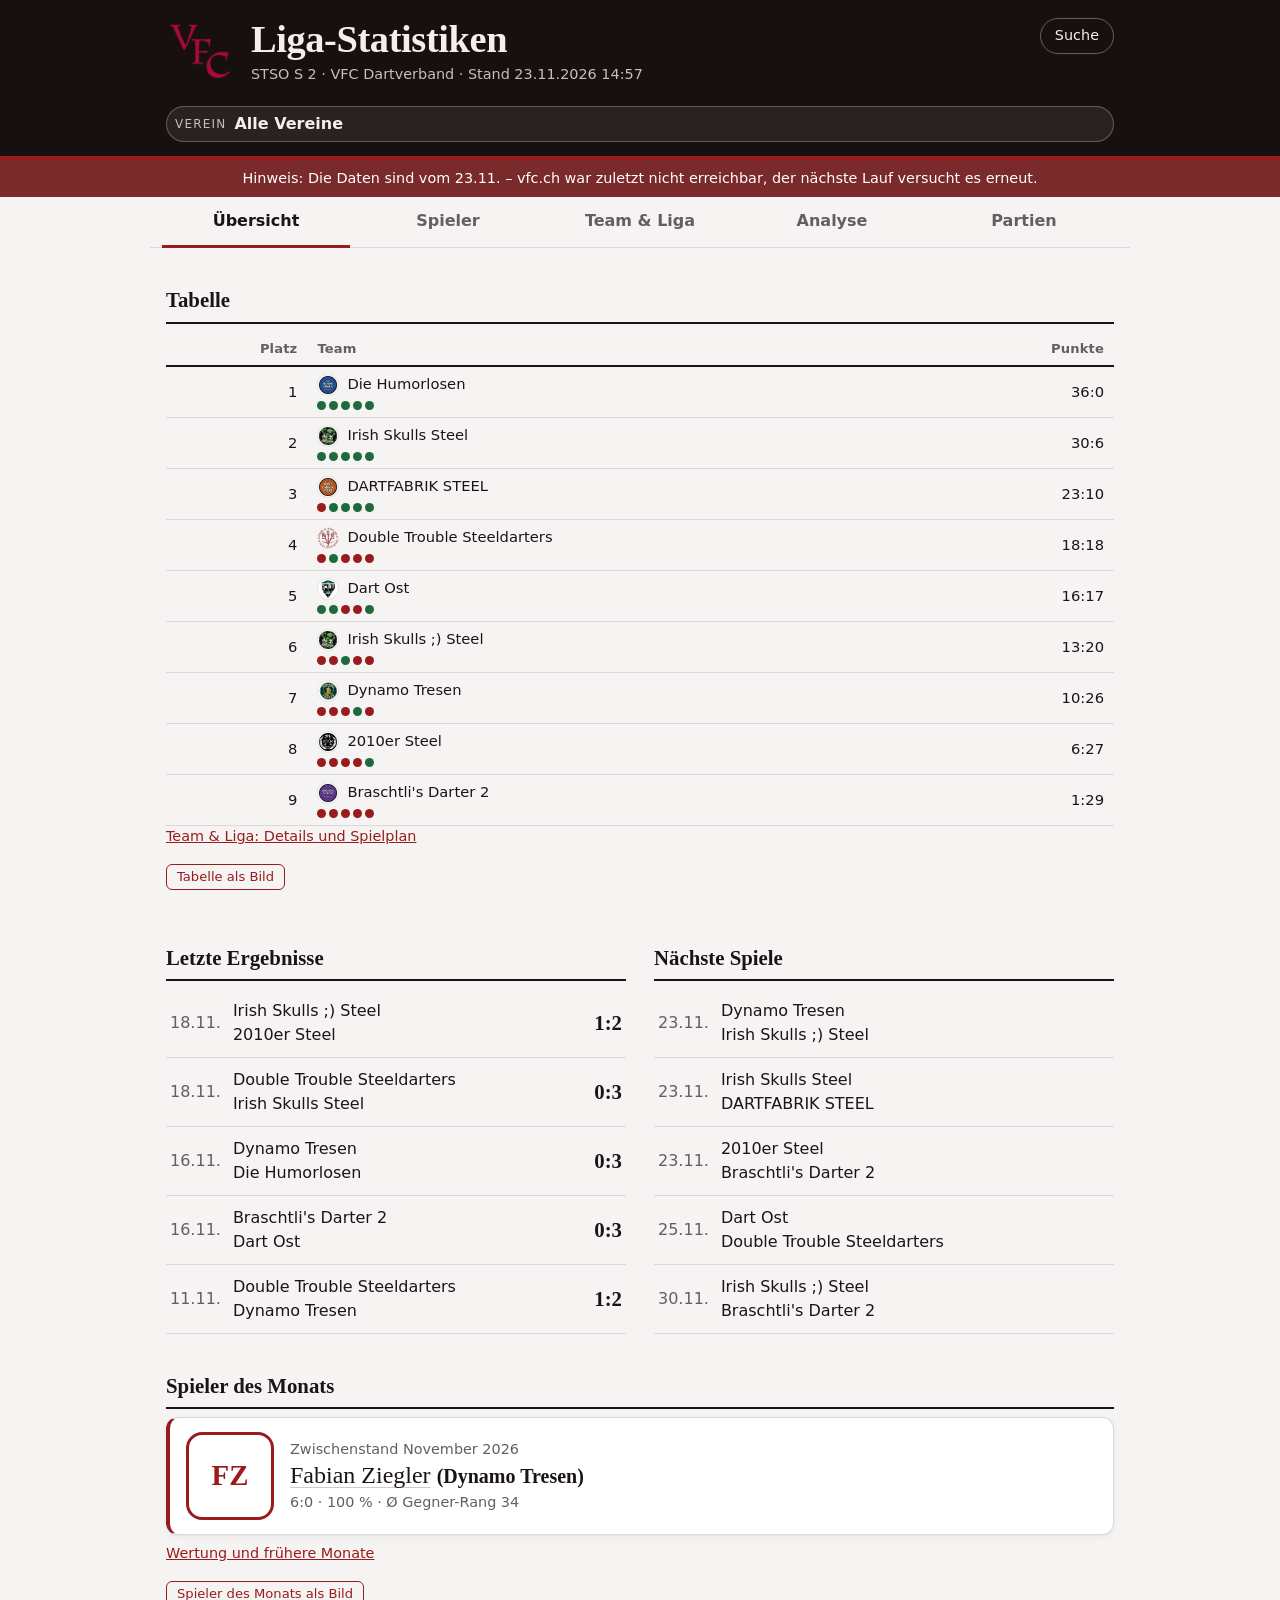
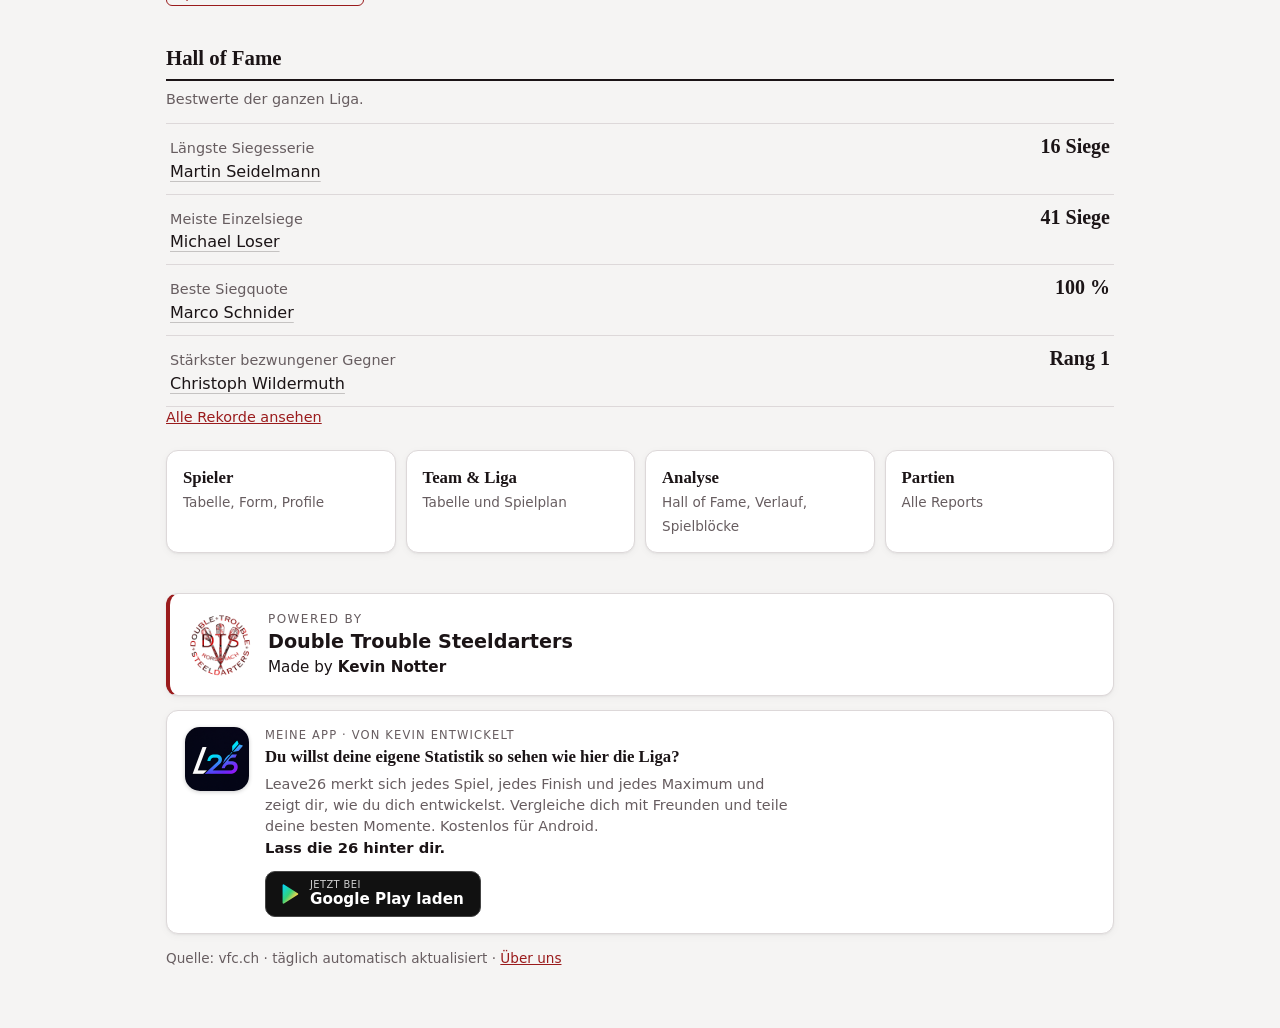
==== commit 124160de: "Statistiken aktualisiert" ====
--- a/docs/index.html
+++ b/docs/index.html
@@ -365,7 +365,7 @@
 
 .l26 h3{font-size:1.05rem;line-height:1.3;margin:2px 0 6px}.l26-tag{margin:0 0 12px;font-weight:600;font-size:.92rem}
 </style><script>document.documentElement.className='js'</script><script>(function(){try{var u="https://script.google.com/macros/s/AKfycbz_W5_9DjlGJ0NvzV2dZzoEh_ncL2MbRZa4q7our2tpKmuY3xNzZMDfDNxDrgDfyIwS/exec",h=location.hostname;if(location.search.indexOf('ich')>=0)localStorage.setItem('dts.me','1');if(!u||localStorage.getItem('dts.me')||!/^https?:$/.test(location.protocol)||h==='localhost'||h==='127.0.0.1')return;var d=new Date().toISOString().slice(0,10);if(localStorage.getItem('dts.ping')===d)return;localStorage.setItem('dts.ping',d);fetch(u,{mode:'no-cors',keepalive:true,credentials:'omit',referrerPolicy:'no-referrer'}).catch(function(){})}catch(e){}})()</script></head><body><a class="skip" href="#main">Zum Inhalt</a><header class="top"><div class="brand wrap"><a class="vfc" href="https://vfc.ch" target="_blank" rel="noopener"><img src="vfc-logo.png" alt="VFC Dartverband" height="40"></a><div><h1>Liga-Statistiken</h1>
-<p class="sub">STSO S 2 · VFC Dartverband · Stand <time id="stand" datetime="2026-11-23T14:55+01:00">23.11.2026 14:55</time></p></div><button type="button" id="sbtn" class="sbtn" aria-label="Suche öffnen (Taste /)">Suche</button></div>
+<p class="sub">STSO S 2 · VFC Dartverband · Stand <time id="stand" datetime="2026-11-23T14:57+01:00">23.11.2026 14:57</time></p></div><button type="button" id="sbtn" class="sbtn" aria-label="Suche öffnen (Taste /)">Suche</button></div>
 <div class="clubbar wrap"><label class="club"><span class="clg" id="clg" aria-hidden="true"></span><span class="cl-l">Verein</span>
 <select id="club" aria-label="Verein für alle Reiter wählen"><option value='double trouble steeldarters' data-n='double trouble steeldarters' data-lg="&lt;span class=&#x27;tlg  nb&#x27;&gt;&lt;img src=&#x27;vereine/double-trouble-steeldarters.png&#x27; alt=&#x27;&#x27; loading=&#x27;lazy&#x27;&gt;&lt;/span&gt;" data-c='#8b1a1a' data-cd='#e0605a'>Double Trouble Steeldarters</option><option value='2010er steel' data-n='2010er steel' data-lg="&lt;span class=&#x27;tlg&#x27;&gt;&lt;img src=&#x27;vereine/2010er-steel.png&#x27; alt=&#x27;&#x27; loading=&#x27;lazy&#x27;&gt;&lt;/span&gt;" data-c='#5d646b' data-cd='#dfe3e8'>2010er Steel</option><option value='braschtli&#x27;s darter 2' data-n='braschtli&#x27;s darter 2' data-lg="&lt;span class=&#x27;tlg&#x27;&gt;&lt;img src=&#x27;vereine/braschtli-s-darter-2.png&#x27; alt=&#x27;&#x27; loading=&#x27;lazy&#x27;&gt;&lt;/span&gt;" data-c='#5b3590' data-cd='#b794e8'>Braschtli&#x27;s Darter 2</option><option value='dart ost' data-n='dart ost' data-lg="&lt;span class=&#x27;tlg&#x27;&gt;&lt;img src=&#x27;vereine/dart-ost.png&#x27; alt=&#x27;&#x27; loading=&#x27;lazy&#x27;&gt;&lt;/span&gt;" data-c='#0e7c7b' data-cd='#4fd1c5'>Dart Ost</option><option value='dartfabrik steel' data-n='dartfabrik steel' data-lg="&lt;span class=&#x27;tlg&#x27;&gt;&lt;img src=&#x27;vereine/dartfabrik-steel.png&#x27; alt=&#x27;&#x27; loading=&#x27;lazy&#x27;&gt;&lt;/span&gt;" data-c='#b3541a' data-cd='#f29a4a'>DARTFABRIK STEEL</option><option value='die humorlosen' data-n='die humorlosen' data-lg="&lt;span class=&#x27;tlg&#x27;&gt;&lt;img src=&#x27;vereine/die-humorlosen.png&#x27; alt=&#x27;&#x27; loading=&#x27;lazy&#x27;&gt;&lt;/span&gt;" data-c='#1d4f91' data-cd='#6aa6ee'>Die Humorlosen</option><option value='dynamo tresen' data-n='dynamo tresen' data-lg="&lt;span class=&#x27;tlg&#x27;&gt;&lt;img src=&#x27;vereine/dynamo-tresen.png&#x27; alt=&#x27;&#x27; loading=&#x27;lazy&#x27;&gt;&lt;/span&gt;" data-c='#9a7000' data-cd='#f2c230'>Dynamo Tresen</option><option value='irish skulls ;) steel' data-n='irish skulls ;) steel' data-lg="&lt;span class=&#x27;tlg&#x27;&gt;&lt;img src=&#x27;vereine/irish-skulls-steel.png&#x27; alt=&#x27;&#x27; loading=&#x27;lazy&#x27;&gt;&lt;/span&gt;" data-c='#1f7a3a' data-cd='#5fcf7e'>Irish Skulls ;) Steel</option><option value='irish skulls steel' data-n='irish skulls steel' data-lg="&lt;span class=&#x27;tlg&#x27;&gt;&lt;img src=&#x27;vereine/irish-skulls-steel.png&#x27; alt=&#x27;&#x27; loading=&#x27;lazy&#x27;&gt;&lt;/span&gt;" data-c='#1f7a3a' data-cd='#5fcf7e'>Irish Skulls Steel</option><option value='' data-n='' selected>Alle Vereine</option></select></label>
 <button type="button" id="fav" class="fav" aria-pressed="false" title="Als meinen Verein merken" aria-label="Als meinen Verein merken">☆</button></div></header>
@@ -423,7 +423,7 @@
 <aside class="l26" aria-label="Meine App: Leave26"><img src="leave26-icon.png" alt="" width="64" height="64" loading="lazy"><div><p class="l26-k">Meine App · von Kevin entwickelt</p><h3>Du willst deine eigene Statistik so sehen wie hier die Liga?</h3><p class="l26-t">Leave26 merkt sich jedes Spiel, jedes Finish und jedes Maximum und zeigt dir, wie du dich entwickelst. Vergleiche dich mit Freunden und teile deine besten Momente. Kostenlos für Android.</p><p class="l26-tag">Lass die 26 hinter dir.</p><a class="l26-btn" href="https://play.google.com/store/apps/details?id=com.leave26.app&utm_source=dts-website&utm_medium=footer" target="_blank" rel="noopener"><svg viewBox="0 0 24 24" width="22" height="22" aria-hidden="true"><defs><linearGradient id="lp" x1="0" y1="0" x2="1" y2="1"><stop offset="0" stop-color="#00d4ff"/><stop offset=".45" stop-color="#34d27b"/><stop offset=".75" stop-color="#ffd54a"/><stop offset="1" stop-color="#ff5a5f"/></linearGradient></defs><path d="M5 2.5v19a1 1 0 0 0 1.5.9l15-9.5a1 1 0 0 0 0-1.8L6.5 1.6A1 1 0 0 0 5 2.5z" fill="url(#lp)"/></svg><span><small>Jetzt bei</small><b>Google Play laden</b></span></a></div></aside>
 <p class="src">Quelle: vfc.ch · täglich automatisch aktualisiert · <a href="info.html">Über uns</a></p>
 </footer>
-</main><dialog id="search" aria-label="Suche"><div class="dlg"><button class="x" data-close aria-label="Schliessen">✕</button><h3 class="vs">Suche</h3><input type="search" id="s-in" placeholder="Spieler oder Verein" aria-label="Suche" autocomplete="off"><ul id="s-res" class="sres"></ul></div></dialog><script type="application/json" id="pdata">{"double trouble steeldarters|Christoph Wildermuth": {"id": "p0", "n": "Christoph Wildermuth", "t": "Double Trouble Steeldarters", "r": 5, "w": 28, "l": 8, "f": "SNSSS"}, "double trouble steeldarters|Nevio Bachmann": {"id": "p1", "n": "Nevio Bachmann", "t": "Double Trouble Steeldarters", "r": 12, "w": 21, "l": 12, "f": "SSSSN"}, "double trouble steeldarters|Juliano Goncalves da Costa": {"id": "p2", "n": "Juliano Goncalves da Costa", "t": "Double Trouble Steeldarters", "r": 21, "w": 17, "l": 8, "f": "NNNSS"}, "double trouble steeldarters|Daniel Laszlo Sandor": {"id": "p3", "n": "Daniel Laszlo Sandor", "t": "Double Trouble Steeldarters", "r": 35, "w": 10, "l": 8, "f": "NNSSN"}, "double trouble steeldarters|Kevin Notter": {"id": "p4", "n": "Kevin Notter", "t": "Double Trouble Steeldarters", "r": 39, "w": 11, "l": 19, "f": "NNNNN"}, "double trouble steeldarters|Elia Tanner": {"id": "p5", "n": "Elia Tanner", "t": "Double Trouble Steeldarters", "r": 42, "w": 7, "l": 10, "f": "NSNNN"}, "double trouble steeldarters|Pascal Maulaz": {"id": "p6", "n": "Pascal Maulaz", "t": "Double Trouble Steeldarters", "r": 52, "w": 4, "l": 15, "f": "NNSNN"}, "double trouble steeldarters|Tobias Fiedler": {"id": "p7", "n": "Tobias Fiedler", "t": "Double Trouble Steeldarters", "r": 56, "w": 2, "l": 12, "f": "NNNNS"}, "die humorlosen|Michael Loser": {"id": "lp0_0", "n": "Michael Loser", "t": "Die Humorlosen", "r": 1, "w": 41, "l": 7, "f": "SSNSS"}, "die humorlosen|Valentin Matt": {"id": "lp0_1", "n": "Valentin Matt", "t": "Die Humorlosen", "r": 2, "w": 38, "l": 6, "f": "NNSSS"}, "die humorlosen|Martin Seidelmann": {"id": "lp0_2", "n": "Martin Seidelmann", "t": "Die Humorlosen", "r": 3, "w": 32, "l": 3, "f": "SSSSS"}, "die humorlosen|Luigino Gasperina": {"id": "lp0_3", "n": "Luigino Gasperina", "t": "Die Humorlosen", "r": 9, "w": 22, "l": 5, "f": "SSSSS"}, "die humorlosen|David Laritz": {"id": "lp0_4", "n": "David Laritz", "t": "Die Humorlosen", "r": 19, "w": 14, "l": 6, "f": "NSSNS"}, "die humorlosen|Stefan Pfeifer": {"id": "lp0_5", "n": "Stefan Pfeifer", "t": "Die Humorlosen", "r": 30, "w": 10, "l": 8, "f": "SNNNN"}, "irish skulls steel|Felix Schwager": {"id": "lp1_0", "n": "Felix Schwager", "t": "Irish Skulls Steel", "r": 4, "w": 39, "l": 9, "f": "SSSSN"}, "irish skulls steel|Elia Meyer": {"id": "lp1_1", "n": "Elia Meyer", "t": "Irish Skulls Steel", "r": 16, "w": 22, "l": 26, "f": "SNNNS"}, "irish skulls steel|Roberto Lisitsov": {"id": "lp1_2", "n": "Roberto Lisitsov", "t": "Irish Skulls Steel", "r": 18, "w": 20, "l": 15, "f": "SSSSS"}, "irish skulls steel|Joel Breitenmoser": {"id": "lp1_3", "n": "Joel Breitenmoser", "t": "Irish Skulls Steel", "r": 25, "w": 9, "l": 1, "f": "SSSSS"}, "irish skulls steel|Mic Andres": {"id": "lp1_4", "n": "Mic Andres", "t": "Irish Skulls Steel", "r": 31, "w": 9, "l": 3, "f": "SSSSS"}, "irish skulls steel|Martin Vomend": {"id": "lp1_5", "n": "Martin Vomend", "t": "Irish Skulls Steel", "r": 45, "w": 7, "l": 23, "f": "NSNNS"}, "irish skulls steel|Stephan Badschauer": {"id": "lp1_6", "n": "Stephan Badschauer", "t": "Irish Skulls Steel", "r": 49, "w": 3, "l": 6, "f": "NSNNN"}, "dartfabrik steel|Daniel Strasser": {"id": "lp2_0", "n": "Daniel Strasser", "t": "DARTFABRIK STEEL", "r": 13, "w": 17, "l": 7, "f": "NNNSS"}, "dartfabrik steel|Markus Müller": {"id": "lp2_1", "n": "Markus Müller", "t": "DARTFABRIK STEEL", "r": 17, "w": 17, "l": 7, "f": "SSSNS"}, "dartfabrik steel|Adam Montgomery": {"id": "lp2_2", "n": "Adam Montgomery", "t": "DARTFABRIK STEEL", "r": 20, "w": 16, "l": 7, "f": "SSSNS"}, "dartfabrik steel|Alex Grohmann": {"id": "lp2_3", "n": "Alex Grohmann", "t": "DARTFABRIK STEEL", "r": 22, "w": 18, "l": 17, "f": "NNNNS"}, "dartfabrik steel|Lars Meier": {"id": "lp2_4", "n": "Lars Meier", "t": "DARTFABRIK STEEL", "r": 24, "w": 11, "l": 1, "f": "SSSSS"}, "dartfabrik steel|Lukas Hollenstein": {"id": "lp2_5", "n": "Lukas Hollenstein", "t": "DARTFABRIK STEEL", "r": 37, "w": 6, "l": 2, "f": "NSNSS"}, "dartfabrik steel|Jean-Dominique Bollhalder": {"id": "lp2_6", "n": "Jean-Dominique Bollhalder", "t": "DARTFABRIK STEEL", "r": 43, "w": 9, "l": 23, "f": "NNNNS"}, "dartfabrik steel|Patrick Frank": {"id": "lp2_7", "n": "Patrick Frank", "t": "DARTFABRIK STEEL", "r": 44, "w": 4, "l": 3, "f": "NNSSS"}, "dartfabrik steel|Franco Trombetta": {"id": "lp2_8", "n": "Franco Trombetta", "t": "DARTFABRIK STEEL", "r": 53, "w": 3, "l": 6, "f": "NSSSN"}, "dartfabrik steel|Lars Gamper": {"id": "lp2_9", "n": "Lars Gamper", "t": "DARTFABRIK STEEL", "r": 66, "w": 0, "l": 2, "f": "NN"}, "dart ost|Silvan Bücheli": {"id": "lp4_0", "n": "Silvan Bücheli", "t": "Dart Ost", "r": 6, "w": 24, "l": 8, "f": "SSSSS"}, "dart ost|Phillipe Graf": {"id": "lp4_1", "n": "Phillipe Graf", "t": "Dart Ost", "r": 10, "w": 21, "l": 11, "f": "SSSSN"}, "dart ost|Alessio Demarchi": {"id": "lp4_2", "n": "Alessio Demarchi", "t": "Dart Ost", "r": 26, "w": 17, "l": 14, "f": "SNSSN"}, "dart ost|Joel Ghirlanda": {"id": "lp4_3", "n": "Joel Ghirlanda", "t": "Dart Ost", "r": 32, "w": 13, "l": 20, "f": "NSSSN"}, "dart ost|Jan Müller": {"id": "lp4_4", "n": "Jan Müller", "t": "Dart Ost", "r": 34, "w": 10, "l": 9, "f": "NNNSS"}, "dart ost|Daniel Forrer": {"id": "lp4_5", "n": "Daniel Forrer", "t": "Dart Ost", "r": 58, "w": 1, "l": 15, "f": "NNNNN"}, "dart ost|Katja Koch": {"id": "lp4_6", "n": "Katja Koch", "t": "Dart Ost", "r": 61, "w": 1, "l": 11, "f": "NNNNS"}, "dart ost|Manuel Fischer": {"id": "lp4_7", "n": "Manuel Fischer", "t": "Dart Ost", "r": 63, "w": 0, "l": 1, "f": "N"}, "irish skulls ;) steel|Martin Gerber": {"id": "lp5_0", "n": "Martin Gerber", "t": "Irish Skulls ;) Steel", "r": 7, "w": 26, "l": 14, "f": "NSSSS"}, "irish skulls ;) steel|Marco Müller": {"id": "lp5_1", "n": "Marco Müller", "t": "Irish Skulls ;) Steel", "r": 11, "w": 23, "l": 20, "f": "SNNNS"}, "irish skulls ;) steel|Matthias Sutter": {"id": "lp5_2", "n": "Matthias Sutter", "t": "Irish Skulls ;) Steel", "r": 28, "w": 14, "l": 19, "f": "SNNNN"}, "irish skulls ;) steel|Chris Malang": {"id": "lp5_3", "n": "Chris Malang", "t": "Irish Skulls ;) Steel", "r": 46, "w": 8, "l": 32, "f": "NNNNS"}, "irish skulls ;) steel|Naser Toja": {"id": "lp5_4", "n": "Naser Toja", "t": "Irish Skulls ;) Steel", "r": 51, "w": 3, "l": 9, "f": "NSNNN"}, "irish skulls ;) steel|Demian Senn": {"id": "lp5_5", "n": "Demian Senn", "t": "Irish Skulls ;) Steel", "r": 59, "w": 2, "l": 6, "f": "SNSNN"}, "dynamo tresen|Fabian Ziegler": {"id": "lp6_0", "n": "Fabian Ziegler", "t": "Dynamo Tresen", "r": 8, "w": 20, "l": 4, "f": "SSSSS"}, "dynamo tresen|Marco Schnider": {"id": "lp6_1", "n": "Marco Schnider", "t": "Dynamo Tresen", "r": 23, "w": 12, "l": 0, "f": "SSSSS"}, "dynamo tresen|Oliver Hutter": {"id": "lp6_2", "n": "Oliver Hutter", "t": "Dynamo Tresen", "r": 29, "w": 17, "l": 21, "f": "NSSNN"}, "dynamo tresen|Jonas Herbinger": {"id": "lp6_3", "n": "Jonas Herbinger", "t": "Dynamo Tresen", "r": 40, "w": 10, "l": 30, "f": "SNNNN"}, "dynamo tresen|Patric Fricker": {"id": "lp6_4", "n": "Patric Fricker", "t": "Dynamo Tresen", "r": 48, "w": 5, "l": 11, "f": "NNNNN"}, "dynamo tresen|Fabian Aerne": {"id": "lp6_5", "n": "Fabian Aerne", "t": "Dynamo Tresen", "r": 50, "w": 5, "l": 25, "f": "NNNNN"}, "dynamo tresen|Cedric Hutter": {"id": "lp6_6", "n": "Cedric Hutter", "t": "Dynamo Tresen", "r": 54, "w": 3, "l": 10, "f": "NNNNN"}, "dynamo tresen|Angelo Michielin": {"id": "lp6_7", "n": "Angelo Michielin", "t": "Dynamo Tresen", "r": 62, "w": 0, "l": 15, "f": "NNNNN"}, "dynamo tresen|Ali Abdallah": {"id": "lp6_8", "n": "Ali Abdallah", "t": "Dynamo Tresen", "r": 65, "w": 0, "l": 4, "f": "NNNN"}, "2010er steel|Marc Brassel": {"id": "lp7_0", "n": "Marc Brassel", "t": "2010er Steel", "r": 27, "w": 18, "l": 22, "f": "NNSSN"}, "2010er steel|Serge Schiess": {"id": "lp7_1", "n": "Serge Schiess", "t": "2010er Steel", "r": 33, "w": 13, "l": 25, "f": "NSSNN"}, "2010er steel|Luis Munoz": {"id": "lp7_2", "n": "Luis Munoz", "t": "2010er Steel", "r": 36, "w": 11, "l": 22, "f": "NSNSN"}, "2010er steel|Jonathan Palumbo": {"id": "lp7_3", "n": "Jonathan Palumbo", "t": "2010er Steel", "r": 38, "w": 7, "l": 5, "f": "NSNSS"}, "2010er steel|Lucky Aebischer": {"id": "lp7_4", "n": "Lucky Aebischer", "t": "2010er Steel", "r": 41, "w": 9, "l": 23, "f": "SSNNN"}, "2010er steel|Marcel Staubli": {"id": "lp7_5", "n": "Marcel Staubli", "t": "2010er Steel", "r": 55, "w": 3, "l": 14, "f": "NNSSS"}, "2010er steel|Tom Lanz": {"id": "lp7_6", "n": "Tom Lanz", "t": "2010er Steel", "r": 60, "w": 1, "l": 3, "f": "NSNN"}, "braschtli's darter 2|Christian Hutter": {"id": "lp8_0", "n": "Christian Hutter", "t": "Braschtli's Darter 2", "r": 14, "w": 22, "l": 18, "f": "NSNNS"}, "braschtli's darter 2|Richard Sieber": {"id": "lp8_1", "n": "Richard Sieber", "t": "Braschtli's Darter 2", "r": 15, "w": 22, "l": 18, "f": "NNSNS"}, "braschtli's darter 2|Heiri Kuratli": {"id": "lp8_2", "n": "Heiri Kuratli", "t": "Braschtli's Darter 2", "r": 47, "w": 5, "l": 23, "f": "NNNSN"}, "braschtli's darter 2|Sabrina Hutter": {"id": "lp8_3", "n": "Sabrina Hutter", "t": "Braschtli's Darter 2", "r": 57, "w": 2, "l": 16, "f": "NNNNN"}, "braschtli's darter 2|Andreas Hutter": {"id": "lp8_4", "n": "Andreas Hutter", "t": "Braschtli's Darter 2", "r": 64, "w": 1, "l": 33, "f": "NNNNN"}}</script><script type="application/json" id="fixtures">[["24.08.26", "Braschtli's Darter 2", "Die Humorlosen", "0:3", "o2621595", "Widnau"], ["24.08.26", "Dynamo Tresen", "DARTFABRIK STEEL", "2:1", "o2621596", "Gossau"], ["24.08.26", "2010er Steel", "Double Trouble Steeldarters", "0:3", "m0", "Gossau SG"], ["26.08.26", "Irish Skulls ;) Steel", "Irish Skulls Steel", "3:0", "o2621598", "Arbon"], ["31.08.26", "Irish Skulls Steel", "Dynamo Tresen", "3:0", "o2621599", "Arbon"], ["31.08.26", "Die Humorlosen", "2010er Steel", "3:0", "o2621600", "Widnau"], ["31.08.26", "DARTFABRIK STEEL", "Dart Ost", "1:2", "o2621601", "Sirnach"], ["02.09.26", "Double Trouble Steeldarters", "Irish Skulls ;) Steel", "3:0", "m1", "Rorschach"], ["07.09.26", "Braschtli's Darter 2", "DARTFABRIK STEEL", "0:3", "o2621603", "Widnau"], ["07.09.26", "Dynamo Tresen", "Double Trouble Steeldarters", "0:3", "m2", "Gossau"], ["09.09.26", "Irish Skulls ;) Steel", "Die Humorlosen", "0:3", "o2621605", "Arbon"], ["09.09.26", "Dart Ost", "Irish Skulls Steel", "0:3", "o2621606", "Wittenbach"], ["14.09.26", "2010er Steel", "Irish Skulls ;) Steel", "0:3", "o2621607", "Gossau SG"], ["14.09.26", "Irish Skulls Steel", "Double Trouble Steeldarters", "3:0", "m3", "Arbon"], ["14.09.26", "Die Humorlosen", "Dynamo Tresen", "3:0", "o2621609", "Widnau"], ["16.09.26", "Dart Ost", "Braschtli's Darter 2", "2:1", "o2621610", "Wittenbach"], ["21.09.26", "DARTFABRIK STEEL", "Irish Skulls Steel", "0:3", "o2621611", "Sirnach"], ["21.09.26", "Braschtli's Darter 2", "2010er Steel", "0:3", "o2621612", "Widnau"], ["23.09.26", "Irish Skulls ;) Steel", "Dynamo Tresen", "3:0", "o2621613", "Arbon"], ["23.09.26", "Double Trouble Steeldarters", "Dart Ost", "3:0", "m4", "Rorschach"], ["28.09.26", "DARTFABRIK STEEL", "Irish Skulls ;) Steel", "3:0", "o2621615", "Sirnach"], ["28.09.26", "2010er Steel", "Dynamo Tresen", "0:3", "o2621616", "Gossau SG"], ["28.09.26", "Braschtli's Darter 2", "Double Trouble Steeldarters", "0:3", "m5", "Widnau"], ["30.09.26", "Dart Ost", "Die Humorlosen", "0:3", "o2621618", "Wittenbach"], ["05.10.26", "DARTFABRIK STEEL", "Double Trouble Steeldarters", "3:0", "m6", "Sirnach"], ["05.10.26", "2010er Steel", "Dart Ost", "0:3", "o2621621", "Gossau SG"], ["12.10.26", "Irish Skulls Steel", "2010er Steel", "3:0", "o2621623", "Arbon"], ["12.10.26", "Dynamo Tresen", "Braschtli's Darter 2", "3:0", "o2621624", "Gossau"], ["12.10.26", "Die Humorlosen", "DARTFABRIK STEEL", "3:0", "o2621625", "Widnau"], ["14.10.26", "Die Humorlosen", "Irish Skulls Steel", "3:0", "o2621619", "Widnau"], ["14.10.26", "Dart Ost", "Irish Skulls ;) Steel", "3:0", "o2621626", "Wittenbach"], ["19.10.26", "Braschtli's Darter 2", "Irish Skulls Steel", "0:3", "o2621627", "Widnau"], ["19.10.26", "DARTFABRIK STEEL", "2010er Steel", "3:0", "o2621628", "Sirnach"], ["21.10.26", "Double Trouble Steeldarters", "Die Humorlosen", "0:3", "m7", "Rorschach"], ["21.10.26", "Dart Ost", "Dynamo Tresen", "3:0", "o2621630", "Wittenbach"], ["26.10.26", "Irish Skulls Steel", "Irish Skulls ;) Steel", "3:0", "o2621631", "Arbon"], ["26.10.26", "Die Humorlosen", "Braschtli's Darter 2", "3:0", "o2621632", "Widnau"], ["26.10.26", "DARTFABRIK STEEL", "Dynamo Tresen", "3:0", "o2621633", "Sirnach"], ["27.10.26", "Double Trouble Steeldarters", "2010er Steel", "2:1", "m8", "Rorschach"], ["02.11.26", "Dynamo Tresen", "Irish Skulls Steel", "0:3", "o2621635", "Gossau"], ["02.11.26", "2010er Steel", "Die Humorlosen", "0:3", "o2621636", "Gossau SG"], ["04.11.26", "Irish Skulls ;) Steel", "Double Trouble Steeldarters", "3:0", "m9", "Arbon"], ["04.11.26", "Dart Ost", "DARTFABRIK STEEL", "0:3", "o2621638", "Wittenbach"], ["09.11.26", "Die Humorlosen", "Irish Skulls ;) Steel", "3:0", "o2621639", "Widnau"], ["09.11.26", "Irish Skulls Steel", "Dart Ost", "3:0", "o2621640", "Arbon"], ["09.11.26", "DARTFABRIK STEEL", "Braschtli's Darter 2", "3:0", "o2621641", "Sirnach"], ["11.11.26", "Double Trouble Steeldarters", "Dynamo Tresen", "1:2", "m10", "Rorschach"], ["16.11.26", "Dynamo Tresen", "Die Humorlosen", "0:3", "o2621643", "Gossau"], ["16.11.26", "Braschtli's Darter 2", "Dart Ost", "0:3", "o2621644", "Widnau"], ["18.11.26", "Irish Skulls ;) Steel", "2010er Steel", "1:2", "o2621645", "Arbon"], ["18.11.26", "Double Trouble Steeldarters", "Irish Skulls Steel", "0:3", "m11", "Rorschach"], ["23.11.26", "Dynamo Tresen", "Irish Skulls ;) Steel", null, null, "Gossau"], ["23.11.26", "Irish Skulls Steel", "DARTFABRIK STEEL", null, null, "Arbon"], ["23.11.26", "2010er Steel", "Braschtli's Darter 2", null, null, "Gossau SG"], ["25.11.26", "Dart Ost", "Double Trouble Steeldarters", null, null, "Wittenbach"], ["30.11.26", "Irish Skulls ;) Steel", "Braschtli's Darter 2", null, null, "Arbon"], ["30.11.26", "Die Humorlosen", "Dart Ost", null, null, "Widnau"], ["30.11.26", "Dynamo Tresen", "2010er Steel", null, null, "Gossau"], ["02.12.26", "Irish Skulls ;) Steel", "DARTFABRIK STEEL", null, null, "Arbon"], ["02.12.26", "Double Trouble Steeldarters", "Braschtli's Darter 2", null, null, "Rorschach"], ["07.12.26", "Braschtli's Darter 2", "Irish Skulls ;) Steel", null, null, "Widnau"], ["07.12.26", "Irish Skulls Steel", "Die Humorlosen", null, null, "Arbon"], ["07.12.26", "Dart Ost", "2010er Steel", null, null, "Wittenbach"], ["09.12.26", "Double Trouble Steeldarters", "DARTFABRIK STEEL", null, null, "Rorschach"], ["14.12.26", "2010er Steel", "Irish Skulls Steel", null, null, "Gossau SG"], ["14.12.26", "Braschtli's Darter 2", "Dynamo Tresen", null, null, "Widnau"], ["14.12.26", "DARTFABRIK STEEL", "Die Humorlosen", null, null, "Sirnach"], ["16.12.26", "Irish Skulls ;) Steel", "Dart Ost", null, null, "Arbon"], ["21.12.26", "Irish Skulls Steel", "Braschtli's Darter 2", null, null, "Arbon"], ["21.12.26", "Die Humorlosen", "Double Trouble Steeldarters", null, null, "Widnau"], ["21.12.26", "Dynamo Tresen", "Dart Ost", null, null, "Gossau"], ["21.12.26", "2010er Steel", "DARTFABRIK STEEL", null, null, "Gossau SG"]]</script><script type="application/json" id="carddata">{"table": [[1, "Die Humorlosen", "36:0", 12, "die-humorlosen.png"], [2, "Irish Skulls Steel", "30:6", 12, "irish-skulls-steel.png"], [3, "DARTFABRIK STEEL", "23:10", 11, "dartfabrik-steel.png"], [4, "Double Trouble Steeldarters", "18:18", 12, "double-trouble-steeldarters.png"], [5, "Dart Ost", "16:17", 11, "dart-ost.png"], [6, "Irish Skulls ;) Steel", "13:20", 11, "irish-skulls-steel.png"], [7, "Dynamo Tresen", "10:26", 12, "dynamo-tresen.png"], [8, "2010er Steel", "6:27", 11, "2010er-steel.png"], [9, "Braschtli's Darter 2", "1:29", 10, "braschtli-s-darter-2.png"]], "potm": {"label": "November 2026", "live": true, "w": [["Fabian Ziegler", "Dynamo Tresen", 6, 0, 100, "dynamo-tresen.png"]]}, "group": "STSO S 2", "by": "Double Trouble Steeldarters", "stand": "23.11.2026 14:55"}</script><script>document.querySelectorAll('table.sortable th').forEach(th=>{const i=th.cellIndex;th.tabIndex=0;const go=()=>{const b=th.closest('table').tBodies[0],d=th.dataset.d=th.dataset.d==='a'?'d':'a';
+</main><dialog id="search" aria-label="Suche"><div class="dlg"><button class="x" data-close aria-label="Schliessen">✕</button><h3 class="vs">Suche</h3><input type="search" id="s-in" placeholder="Spieler oder Verein" aria-label="Suche" autocomplete="off"><ul id="s-res" class="sres"></ul></div></dialog><script type="application/json" id="pdata">{"double trouble steeldarters|Christoph Wildermuth": {"id": "p0", "n": "Christoph Wildermuth", "t": "Double Trouble Steeldarters", "r": 5, "w": 28, "l": 8, "f": "SNSSS"}, "double trouble steeldarters|Nevio Bachmann": {"id": "p1", "n": "Nevio Bachmann", "t": "Double Trouble Steeldarters", "r": 12, "w": 21, "l": 12, "f": "SSSSN"}, "double trouble steeldarters|Juliano Goncalves da Costa": {"id": "p2", "n": "Juliano Goncalves da Costa", "t": "Double Trouble Steeldarters", "r": 21, "w": 17, "l": 8, "f": "NNNSS"}, "double trouble steeldarters|Daniel Laszlo Sandor": {"id": "p3", "n": "Daniel Laszlo Sandor", "t": "Double Trouble Steeldarters", "r": 35, "w": 10, "l": 8, "f": "NNSSN"}, "double trouble steeldarters|Kevin Notter": {"id": "p4", "n": "Kevin Notter", "t": "Double Trouble Steeldarters", "r": 39, "w": 11, "l": 19, "f": "NNNNN"}, "double trouble steeldarters|Elia Tanner": {"id": "p5", "n": "Elia Tanner", "t": "Double Trouble Steeldarters", "r": 42, "w": 7, "l": 10, "f": "NSNNN"}, "double trouble steeldarters|Pascal Maulaz": {"id": "p6", "n": "Pascal Maulaz", "t": "Double Trouble Steeldarters", "r": 52, "w": 4, "l": 15, "f": "NNSNN"}, "double trouble steeldarters|Tobias Fiedler": {"id": "p7", "n": "Tobias Fiedler", "t": "Double Trouble Steeldarters", "r": 56, "w": 2, "l": 12, "f": "NNNNS"}, "die humorlosen|Michael Loser": {"id": "lp0_0", "n": "Michael Loser", "t": "Die Humorlosen", "r": 1, "w": 41, "l": 7, "f": "SSNSS"}, "die humorlosen|Valentin Matt": {"id": "lp0_1", "n": "Valentin Matt", "t": "Die Humorlosen", "r": 2, "w": 38, "l": 6, "f": "NNSSS"}, "die humorlosen|Martin Seidelmann": {"id": "lp0_2", "n": "Martin Seidelmann", "t": "Die Humorlosen", "r": 3, "w": 32, "l": 3, "f": "SSSSS"}, "die humorlosen|Luigino Gasperina": {"id": "lp0_3", "n": "Luigino Gasperina", "t": "Die Humorlosen", "r": 9, "w": 22, "l": 5, "f": "SSSSS"}, "die humorlosen|David Laritz": {"id": "lp0_4", "n": "David Laritz", "t": "Die Humorlosen", "r": 19, "w": 14, "l": 6, "f": "NSSNS"}, "die humorlosen|Stefan Pfeifer": {"id": "lp0_5", "n": "Stefan Pfeifer", "t": "Die Humorlosen", "r": 30, "w": 10, "l": 8, "f": "SNNNN"}, "irish skulls steel|Felix Schwager": {"id": "lp1_0", "n": "Felix Schwager", "t": "Irish Skulls Steel", "r": 4, "w": 39, "l": 9, "f": "SSSSN"}, "irish skulls steel|Elia Meyer": {"id": "lp1_1", "n": "Elia Meyer", "t": "Irish Skulls Steel", "r": 16, "w": 22, "l": 26, "f": "SNNNS"}, "irish skulls steel|Roberto Lisitsov": {"id": "lp1_2", "n": "Roberto Lisitsov", "t": "Irish Skulls Steel", "r": 18, "w": 20, "l": 15, "f": "SSSSS"}, "irish skulls steel|Joel Breitenmoser": {"id": "lp1_3", "n": "Joel Breitenmoser", "t": "Irish Skulls Steel", "r": 25, "w": 9, "l": 1, "f": "SSSSS"}, "irish skulls steel|Mic Andres": {"id": "lp1_4", "n": "Mic Andres", "t": "Irish Skulls Steel", "r": 31, "w": 9, "l": 3, "f": "SSSSS"}, "irish skulls steel|Martin Vomend": {"id": "lp1_5", "n": "Martin Vomend", "t": "Irish Skulls Steel", "r": 45, "w": 7, "l": 23, "f": "NSNNS"}, "irish skulls steel|Stephan Badschauer": {"id": "lp1_6", "n": "Stephan Badschauer", "t": "Irish Skulls Steel", "r": 49, "w": 3, "l": 6, "f": "NSNNN"}, "dartfabrik steel|Daniel Strasser": {"id": "lp2_0", "n": "Daniel Strasser", "t": "DARTFABRIK STEEL", "r": 13, "w": 17, "l": 7, "f": "NNNSS"}, "dartfabrik steel|Markus Müller": {"id": "lp2_1", "n": "Markus Müller", "t": "DARTFABRIK STEEL", "r": 17, "w": 17, "l": 7, "f": "SSSNS"}, "dartfabrik steel|Adam Montgomery": {"id": "lp2_2", "n": "Adam Montgomery", "t": "DARTFABRIK STEEL", "r": 20, "w": 16, "l": 7, "f": "SSSNS"}, "dartfabrik steel|Alex Grohmann": {"id": "lp2_3", "n": "Alex Grohmann", "t": "DARTFABRIK STEEL", "r": 22, "w": 18, "l": 17, "f": "NNNNS"}, "dartfabrik steel|Lars Meier": {"id": "lp2_4", "n": "Lars Meier", "t": "DARTFABRIK STEEL", "r": 24, "w": 11, "l": 1, "f": "SSSSS"}, "dartfabrik steel|Lukas Hollenstein": {"id": "lp2_5", "n": "Lukas Hollenstein", "t": "DARTFABRIK STEEL", "r": 37, "w": 6, "l": 2, "f": "NSNSS"}, "dartfabrik steel|Jean-Dominique Bollhalder": {"id": "lp2_6", "n": "Jean-Dominique Bollhalder", "t": "DARTFABRIK STEEL", "r": 43, "w": 9, "l": 23, "f": "NNNNS"}, "dartfabrik steel|Patrick Frank": {"id": "lp2_7", "n": "Patrick Frank", "t": "DARTFABRIK STEEL", "r": 44, "w": 4, "l": 3, "f": "NNSSS"}, "dartfabrik steel|Franco Trombetta": {"id": "lp2_8", "n": "Franco Trombetta", "t": "DARTFABRIK STEEL", "r": 53, "w": 3, "l": 6, "f": "NSSSN"}, "dartfabrik steel|Lars Gamper": {"id": "lp2_9", "n": "Lars Gamper", "t": "DARTFABRIK STEEL", "r": 66, "w": 0, "l": 2, "f": "NN"}, "dart ost|Silvan Bücheli": {"id": "lp4_0", "n": "Silvan Bücheli", "t": "Dart Ost", "r": 6, "w": 24, "l": 8, "f": "SSSSS"}, "dart ost|Phillipe Graf": {"id": "lp4_1", "n": "Phillipe Graf", "t": "Dart Ost", "r": 10, "w": 21, "l": 11, "f": "SSSSN"}, "dart ost|Alessio Demarchi": {"id": "lp4_2", "n": "Alessio Demarchi", "t": "Dart Ost", "r": 26, "w": 17, "l": 14, "f": "SNSSN"}, "dart ost|Joel Ghirlanda": {"id": "lp4_3", "n": "Joel Ghirlanda", "t": "Dart Ost", "r": 32, "w": 13, "l": 20, "f": "NSSSN"}, "dart ost|Jan Müller": {"id": "lp4_4", "n": "Jan Müller", "t": "Dart Ost", "r": 34, "w": 10, "l": 9, "f": "NNNSS"}, "dart ost|Daniel Forrer": {"id": "lp4_5", "n": "Daniel Forrer", "t": "Dart Ost", "r": 58, "w": 1, "l": 15, "f": "NNNNN"}, "dart ost|Katja Koch": {"id": "lp4_6", "n": "Katja Koch", "t": "Dart Ost", "r": 61, "w": 1, "l": 11, "f": "NNNNS"}, "dart ost|Manuel Fischer": {"id": "lp4_7", "n": "Manuel Fischer", "t": "Dart Ost", "r": 63, "w": 0, "l": 1, "f": "N"}, "irish skulls ;) steel|Martin Gerber": {"id": "lp5_0", "n": "Martin Gerber", "t": "Irish Skulls ;) Steel", "r": 7, "w": 26, "l": 14, "f": "NSSSS"}, "irish skulls ;) steel|Marco Müller": {"id": "lp5_1", "n": "Marco Müller", "t": "Irish Skulls ;) Steel", "r": 11, "w": 23, "l": 20, "f": "SNNNS"}, "irish skulls ;) steel|Matthias Sutter": {"id": "lp5_2", "n": "Matthias Sutter", "t": "Irish Skulls ;) Steel", "r": 28, "w": 14, "l": 19, "f": "SNNNN"}, "irish skulls ;) steel|Chris Malang": {"id": "lp5_3", "n": "Chris Malang", "t": "Irish Skulls ;) Steel", "r": 46, "w": 8, "l": 32, "f": "NNNNS"}, "irish skulls ;) steel|Naser Toja": {"id": "lp5_4", "n": "Naser Toja", "t": "Irish Skulls ;) Steel", "r": 51, "w": 3, "l": 9, "f": "NSNNN"}, "irish skulls ;) steel|Demian Senn": {"id": "lp5_5", "n": "Demian Senn", "t": "Irish Skulls ;) Steel", "r": 59, "w": 2, "l": 6, "f": "SNSNN"}, "dynamo tresen|Fabian Ziegler": {"id": "lp6_0", "n": "Fabian Ziegler", "t": "Dynamo Tresen", "r": 8, "w": 20, "l": 4, "f": "SSSSS"}, "dynamo tresen|Marco Schnider": {"id": "lp6_1", "n": "Marco Schnider", "t": "Dynamo Tresen", "r": 23, "w": 12, "l": 0, "f": "SSSSS"}, "dynamo tresen|Oliver Hutter": {"id": "lp6_2", "n": "Oliver Hutter", "t": "Dynamo Tresen", "r": 29, "w": 17, "l": 21, "f": "NSSNN"}, "dynamo tresen|Jonas Herbinger": {"id": "lp6_3", "n": "Jonas Herbinger", "t": "Dynamo Tresen", "r": 40, "w": 10, "l": 30, "f": "SNNNN"}, "dynamo tresen|Patric Fricker": {"id": "lp6_4", "n": "Patric Fricker", "t": "Dynamo Tresen", "r": 48, "w": 5, "l": 11, "f": "NNNNN"}, "dynamo tresen|Fabian Aerne": {"id": "lp6_5", "n": "Fabian Aerne", "t": "Dynamo Tresen", "r": 50, "w": 5, "l": 25, "f": "NNNNN"}, "dynamo tresen|Cedric Hutter": {"id": "lp6_6", "n": "Cedric Hutter", "t": "Dynamo Tresen", "r": 54, "w": 3, "l": 10, "f": "NNNNN"}, "dynamo tresen|Angelo Michielin": {"id": "lp6_7", "n": "Angelo Michielin", "t": "Dynamo Tresen", "r": 62, "w": 0, "l": 15, "f": "NNNNN"}, "dynamo tresen|Ali Abdallah": {"id": "lp6_8", "n": "Ali Abdallah", "t": "Dynamo Tresen", "r": 65, "w": 0, "l": 4, "f": "NNNN"}, "2010er steel|Marc Brassel": {"id": "lp7_0", "n": "Marc Brassel", "t": "2010er Steel", "r": 27, "w": 18, "l": 22, "f": "NNSSN"}, "2010er steel|Serge Schiess": {"id": "lp7_1", "n": "Serge Schiess", "t": "2010er Steel", "r": 33, "w": 13, "l": 25, "f": "NSSNN"}, "2010er steel|Luis Munoz": {"id": "lp7_2", "n": "Luis Munoz", "t": "2010er Steel", "r": 36, "w": 11, "l": 22, "f": "NSNSN"}, "2010er steel|Jonathan Palumbo": {"id": "lp7_3", "n": "Jonathan Palumbo", "t": "2010er Steel", "r": 38, "w": 7, "l": 5, "f": "NSNSS"}, "2010er steel|Lucky Aebischer": {"id": "lp7_4", "n": "Lucky Aebischer", "t": "2010er Steel", "r": 41, "w": 9, "l": 23, "f": "SSNNN"}, "2010er steel|Marcel Staubli": {"id": "lp7_5", "n": "Marcel Staubli", "t": "2010er Steel", "r": 55, "w": 3, "l": 14, "f": "NNSSS"}, "2010er steel|Tom Lanz": {"id": "lp7_6", "n": "Tom Lanz", "t": "2010er Steel", "r": 60, "w": 1, "l": 3, "f": "NSNN"}, "braschtli's darter 2|Christian Hutter": {"id": "lp8_0", "n": "Christian Hutter", "t": "Braschtli's Darter 2", "r": 14, "w": 22, "l": 18, "f": "NSNNS"}, "braschtli's darter 2|Richard Sieber": {"id": "lp8_1", "n": "Richard Sieber", "t": "Braschtli's Darter 2", "r": 15, "w": 22, "l": 18, "f": "NNSNS"}, "braschtli's darter 2|Heiri Kuratli": {"id": "lp8_2", "n": "Heiri Kuratli", "t": "Braschtli's Darter 2", "r": 47, "w": 5, "l": 23, "f": "NNNSN"}, "braschtli's darter 2|Sabrina Hutter": {"id": "lp8_3", "n": "Sabrina Hutter", "t": "Braschtli's Darter 2", "r": 57, "w": 2, "l": 16, "f": "NNNNN"}, "braschtli's darter 2|Andreas Hutter": {"id": "lp8_4", "n": "Andreas Hutter", "t": "Braschtli's Darter 2", "r": 64, "w": 1, "l": 33, "f": "NNNNN"}}</script><script type="application/json" id="fixtures">[["24.08.26", "Braschtli's Darter 2", "Die Humorlosen", "0:3", "o2621595", "Widnau"], ["24.08.26", "Dynamo Tresen", "DARTFABRIK STEEL", "2:1", "o2621596", "Gossau"], ["24.08.26", "2010er Steel", "Double Trouble Steeldarters", "0:3", "m0", "Gossau SG"], ["26.08.26", "Irish Skulls ;) Steel", "Irish Skulls Steel", "3:0", "o2621598", "Arbon"], ["31.08.26", "Irish Skulls Steel", "Dynamo Tresen", "3:0", "o2621599", "Arbon"], ["31.08.26", "Die Humorlosen", "2010er Steel", "3:0", "o2621600", "Widnau"], ["31.08.26", "DARTFABRIK STEEL", "Dart Ost", "1:2", "o2621601", "Sirnach"], ["02.09.26", "Double Trouble Steeldarters", "Irish Skulls ;) Steel", "3:0", "m1", "Rorschach"], ["07.09.26", "Braschtli's Darter 2", "DARTFABRIK STEEL", "0:3", "o2621603", "Widnau"], ["07.09.26", "Dynamo Tresen", "Double Trouble Steeldarters", "0:3", "m2", "Gossau"], ["09.09.26", "Irish Skulls ;) Steel", "Die Humorlosen", "0:3", "o2621605", "Arbon"], ["09.09.26", "Dart Ost", "Irish Skulls Steel", "0:3", "o2621606", "Wittenbach"], ["14.09.26", "2010er Steel", "Irish Skulls ;) Steel", "0:3", "o2621607", "Gossau SG"], ["14.09.26", "Irish Skulls Steel", "Double Trouble Steeldarters", "3:0", "m3", "Arbon"], ["14.09.26", "Die Humorlosen", "Dynamo Tresen", "3:0", "o2621609", "Widnau"], ["16.09.26", "Dart Ost", "Braschtli's Darter 2", "2:1", "o2621610", "Wittenbach"], ["21.09.26", "DARTFABRIK STEEL", "Irish Skulls Steel", "0:3", "o2621611", "Sirnach"], ["21.09.26", "Braschtli's Darter 2", "2010er Steel", "0:3", "o2621612", "Widnau"], ["23.09.26", "Irish Skulls ;) Steel", "Dynamo Tresen", "3:0", "o2621613", "Arbon"], ["23.09.26", "Double Trouble Steeldarters", "Dart Ost", "3:0", "m4", "Rorschach"], ["28.09.26", "DARTFABRIK STEEL", "Irish Skulls ;) Steel", "3:0", "o2621615", "Sirnach"], ["28.09.26", "2010er Steel", "Dynamo Tresen", "0:3", "o2621616", "Gossau SG"], ["28.09.26", "Braschtli's Darter 2", "Double Trouble Steeldarters", "0:3", "m5", "Widnau"], ["30.09.26", "Dart Ost", "Die Humorlosen", "0:3", "o2621618", "Wittenbach"], ["05.10.26", "DARTFABRIK STEEL", "Double Trouble Steeldarters", "3:0", "m6", "Sirnach"], ["05.10.26", "2010er Steel", "Dart Ost", "0:3", "o2621621", "Gossau SG"], ["12.10.26", "Irish Skulls Steel", "2010er Steel", "3:0", "o2621623", "Arbon"], ["12.10.26", "Dynamo Tresen", "Braschtli's Darter 2", "3:0", "o2621624", "Gossau"], ["12.10.26", "Die Humorlosen", "DARTFABRIK STEEL", "3:0", "o2621625", "Widnau"], ["14.10.26", "Die Humorlosen", "Irish Skulls Steel", "3:0", "o2621619", "Widnau"], ["14.10.26", "Dart Ost", "Irish Skulls ;) Steel", "3:0", "o2621626", "Wittenbach"], ["19.10.26", "Braschtli's Darter 2", "Irish Skulls Steel", "0:3", "o2621627", "Widnau"], ["19.10.26", "DARTFABRIK STEEL", "2010er Steel", "3:0", "o2621628", "Sirnach"], ["21.10.26", "Double Trouble Steeldarters", "Die Humorlosen", "0:3", "m7", "Rorschach"], ["21.10.26", "Dart Ost", "Dynamo Tresen", "3:0", "o2621630", "Wittenbach"], ["26.10.26", "Irish Skulls Steel", "Irish Skulls ;) Steel", "3:0", "o2621631", "Arbon"], ["26.10.26", "Die Humorlosen", "Braschtli's Darter 2", "3:0", "o2621632", "Widnau"], ["26.10.26", "DARTFABRIK STEEL", "Dynamo Tresen", "3:0", "o2621633", "Sirnach"], ["27.10.26", "Double Trouble Steeldarters", "2010er Steel", "2:1", "m8", "Rorschach"], ["02.11.26", "Dynamo Tresen", "Irish Skulls Steel", "0:3", "o2621635", "Gossau"], ["02.11.26", "2010er Steel", "Die Humorlosen", "0:3", "o2621636", "Gossau SG"], ["04.11.26", "Irish Skulls ;) Steel", "Double Trouble Steeldarters", "3:0", "m9", "Arbon"], ["04.11.26", "Dart Ost", "DARTFABRIK STEEL", "0:3", "o2621638", "Wittenbach"], ["09.11.26", "Die Humorlosen", "Irish Skulls ;) Steel", "3:0", "o2621639", "Widnau"], ["09.11.26", "Irish Skulls Steel", "Dart Ost", "3:0", "o2621640", "Arbon"], ["09.11.26", "DARTFABRIK STEEL", "Braschtli's Darter 2", "3:0", "o2621641", "Sirnach"], ["11.11.26", "Double Trouble Steeldarters", "Dynamo Tresen", "1:2", "m10", "Rorschach"], ["16.11.26", "Dynamo Tresen", "Die Humorlosen", "0:3", "o2621643", "Gossau"], ["16.11.26", "Braschtli's Darter 2", "Dart Ost", "0:3", "o2621644", "Widnau"], ["18.11.26", "Irish Skulls ;) Steel", "2010er Steel", "1:2", "o2621645", "Arbon"], ["18.11.26", "Double Trouble Steeldarters", "Irish Skulls Steel", "0:3", "m11", "Rorschach"], ["23.11.26", "Dynamo Tresen", "Irish Skulls ;) Steel", null, null, "Gossau"], ["23.11.26", "Irish Skulls Steel", "DARTFABRIK STEEL", null, null, "Arbon"], ["23.11.26", "2010er Steel", "Braschtli's Darter 2", null, null, "Gossau SG"], ["25.11.26", "Dart Ost", "Double Trouble Steeldarters", null, null, "Wittenbach"], ["30.11.26", "Irish Skulls ;) Steel", "Braschtli's Darter 2", null, null, "Arbon"], ["30.11.26", "Die Humorlosen", "Dart Ost", null, null, "Widnau"], ["30.11.26", "Dynamo Tresen", "2010er Steel", null, null, "Gossau"], ["02.12.26", "Irish Skulls ;) Steel", "DARTFABRIK STEEL", null, null, "Arbon"], ["02.12.26", "Double Trouble Steeldarters", "Braschtli's Darter 2", null, null, "Rorschach"], ["07.12.26", "Braschtli's Darter 2", "Irish Skulls ;) Steel", null, null, "Widnau"], ["07.12.26", "Irish Skulls Steel", "Die Humorlosen", null, null, "Arbon"], ["07.12.26", "Dart Ost", "2010er Steel", null, null, "Wittenbach"], ["09.12.26", "Double Trouble Steeldarters", "DARTFABRIK STEEL", null, null, "Rorschach"], ["14.12.26", "2010er Steel", "Irish Skulls Steel", null, null, "Gossau SG"], ["14.12.26", "Braschtli's Darter 2", "Dynamo Tresen", null, null, "Widnau"], ["14.12.26", "DARTFABRIK STEEL", "Die Humorlosen", null, null, "Sirnach"], ["16.12.26", "Irish Skulls ;) Steel", "Dart Ost", null, null, "Arbon"], ["21.12.26", "Irish Skulls Steel", "Braschtli's Darter 2", null, null, "Arbon"], ["21.12.26", "Die Humorlosen", "Double Trouble Steeldarters", null, null, "Widnau"], ["21.12.26", "Dynamo Tresen", "Dart Ost", null, null, "Gossau"], ["21.12.26", "2010er Steel", "DARTFABRIK STEEL", null, null, "Gossau SG"]]</script><script type="application/json" id="carddata">{"table": [[1, "Die Humorlosen", "36:0", 12, "die-humorlosen.png"], [2, "Irish Skulls Steel", "30:6", 12, "irish-skulls-steel.png"], [3, "DARTFABRIK STEEL", "23:10", 11, "dartfabrik-steel.png"], [4, "Double Trouble Steeldarters", "18:18", 12, "double-trouble-steeldarters.png"], [5, "Dart Ost", "16:17", 11, "dart-ost.png"], [6, "Irish Skulls ;) Steel", "13:20", 11, "irish-skulls-steel.png"], [7, "Dynamo Tresen", "10:26", 12, "dynamo-tresen.png"], [8, "2010er Steel", "6:27", 11, "2010er-steel.png"], [9, "Braschtli's Darter 2", "1:29", 10, "braschtli-s-darter-2.png"]], "potm": {"label": "November 2026", "live": true, "w": [["Fabian Ziegler", "Dynamo Tresen", 6, 0, 100, "dynamo-tresen.png"]]}, "group": "STSO S 2", "by": "Double Trouble Steeldarters", "stand": "23.11.2026 14:57"}</script><script>document.querySelectorAll('table.sortable th').forEach(th=>{const i=th.cellIndex;th.tabIndex=0;const go=()=>{const b=th.closest('table').tBodies[0],d=th.dataset.d=th.dataset.d==='a'?'d':'a';
 [...b.rows].sort((x,y)=>{const a=x.cells[i].dataset.v??x.cells[i].textContent,c=y.cells[i].dataset.v??y.cells[i].textContent,
 n=parseFloat(a),m=parseFloat(c),r=isNaN(n)||isNaN(m)?a.localeCompare(c):n-m;return d==='a'?r:-r}).forEach(r=>b.append(r))};
 th.addEventListener('click',go);th.addEventListener('keydown',e=>{if(e.key==='Enter')go()})});
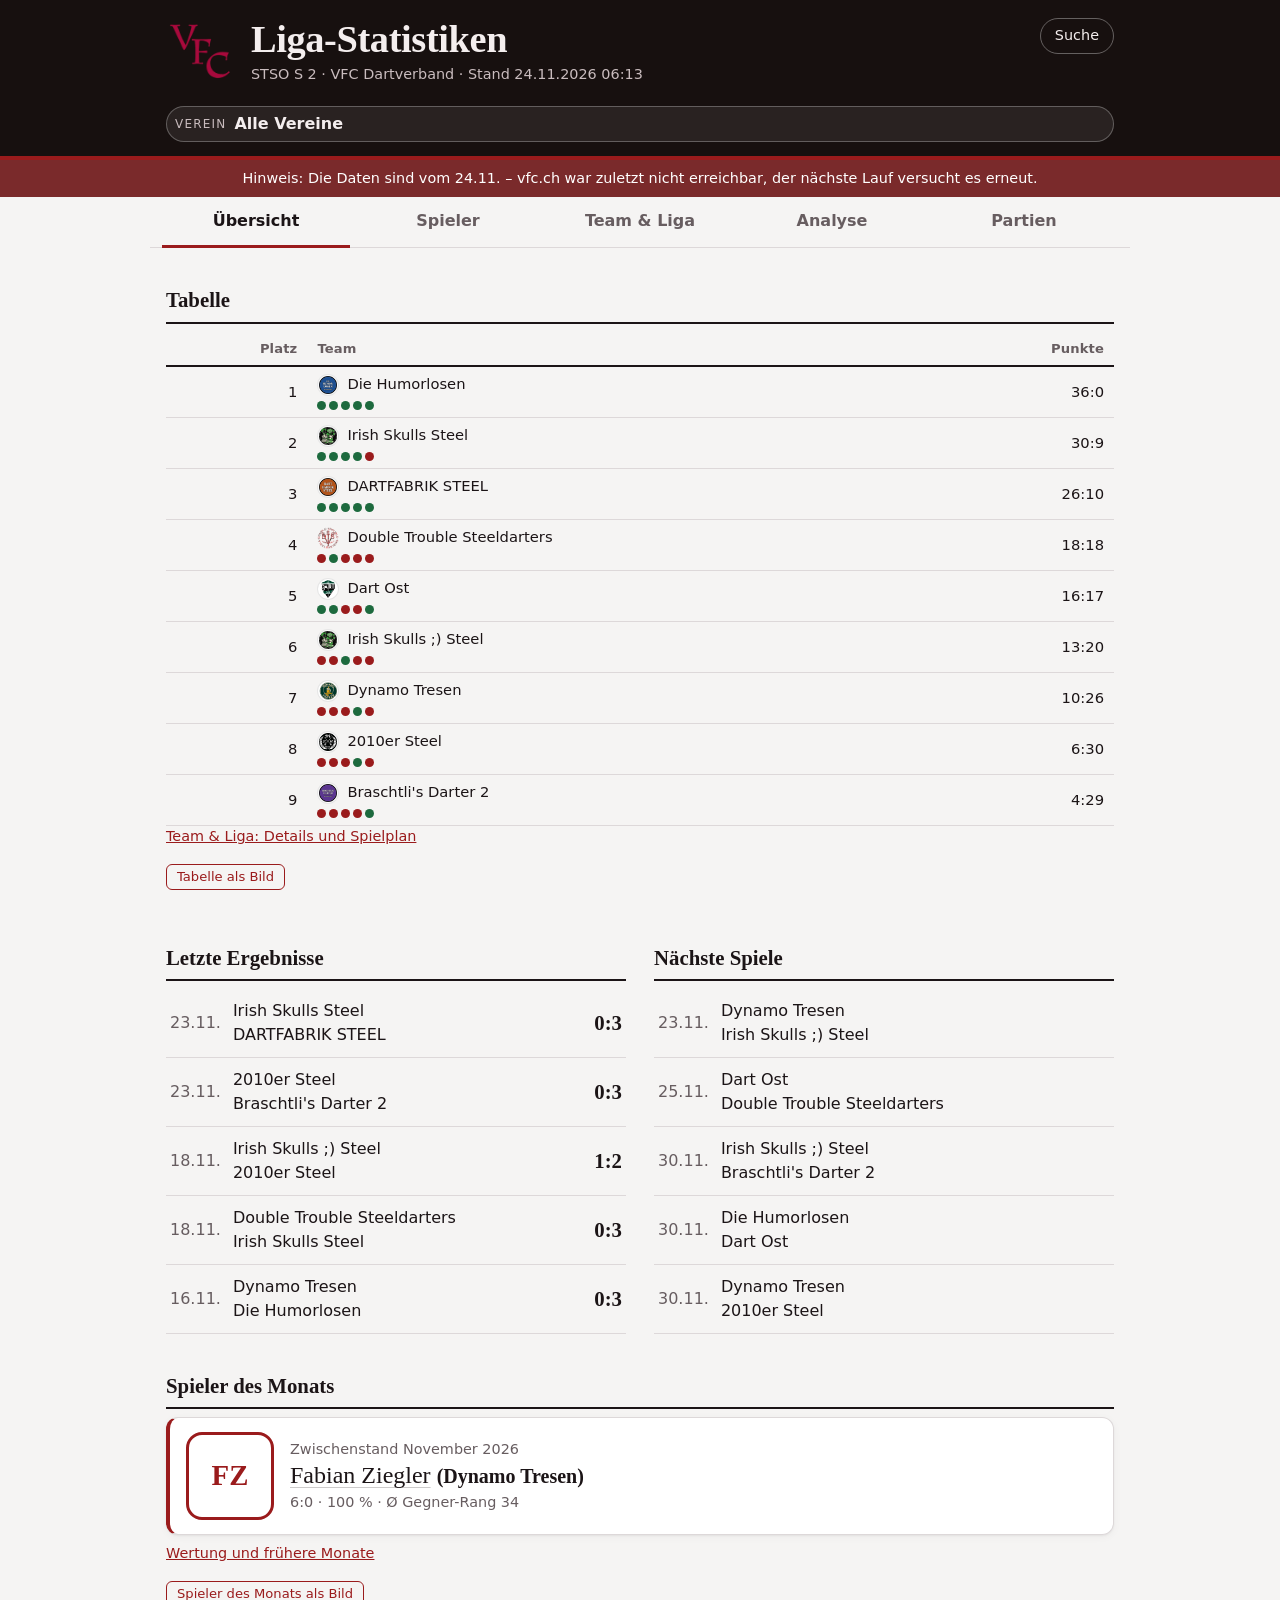
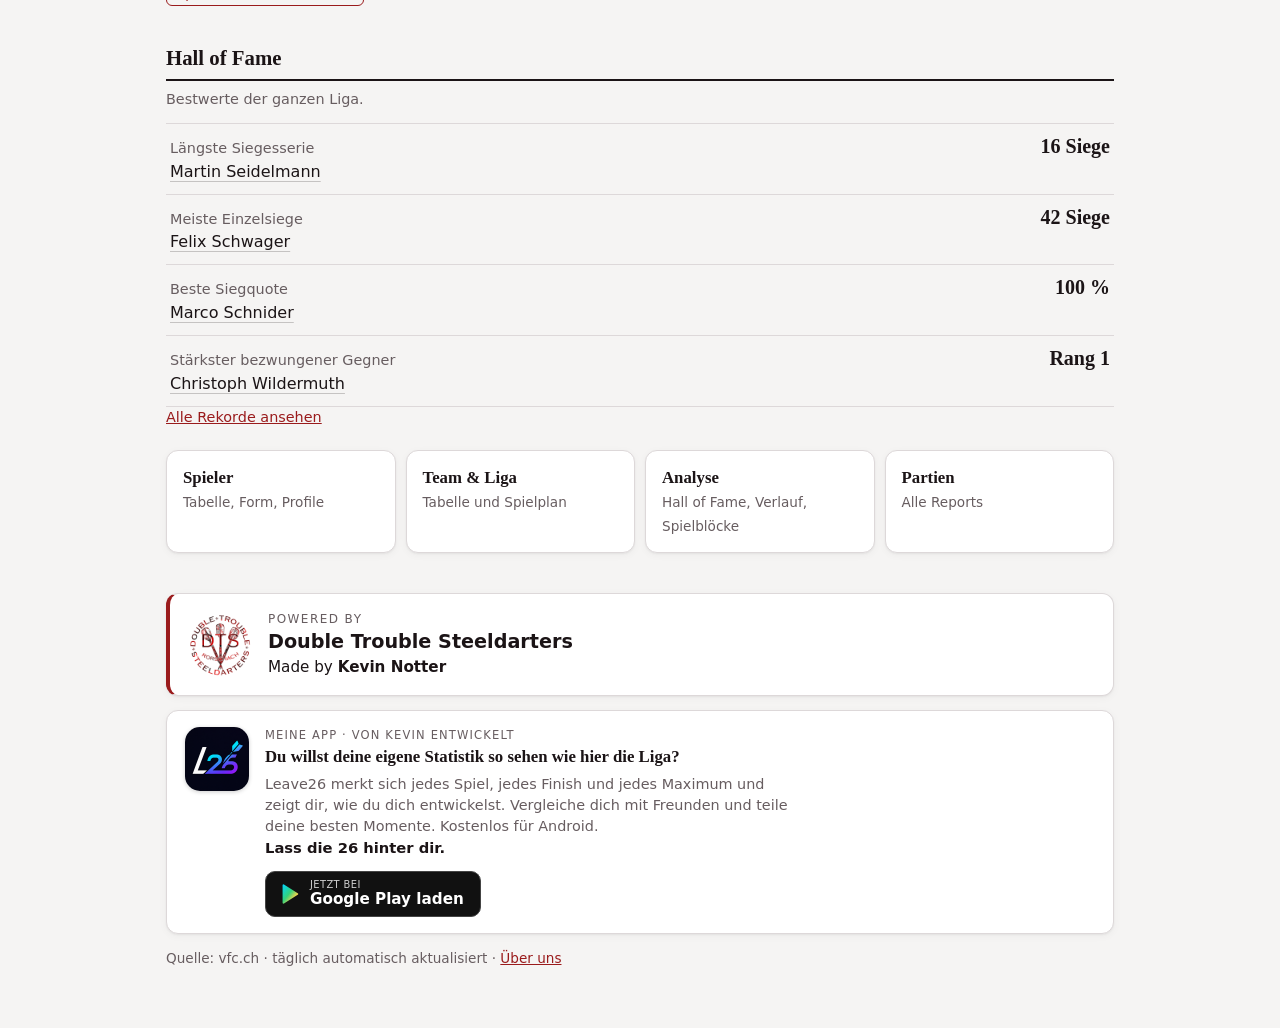
==== commit 9c48b036: "Statistiken aktualisiert" ====
--- a/docs/index.html
+++ b/docs/index.html
@@ -365,7 +365,7 @@
 
 .l26 h3{font-size:1.05rem;line-height:1.3;margin:2px 0 6px}.l26-tag{margin:0 0 12px;font-weight:600;font-size:.92rem}
 </style><script>document.documentElement.className='js'</script><script>(function(){try{var u="https://script.google.com/macros/s/AKfycbz_W5_9DjlGJ0NvzV2dZzoEh_ncL2MbRZa4q7our2tpKmuY3xNzZMDfDNxDrgDfyIwS/exec",h=location.hostname;if(location.search.indexOf('ich')>=0)localStorage.setItem('dts.me','1');if(!u||localStorage.getItem('dts.me')||!/^https?:$/.test(location.protocol)||h==='localhost'||h==='127.0.0.1')return;var d=new Date().toISOString().slice(0,10);if(localStorage.getItem('dts.ping')===d)return;localStorage.setItem('dts.ping',d);fetch(u,{mode:'no-cors',keepalive:true,credentials:'omit',referrerPolicy:'no-referrer'}).catch(function(){})}catch(e){}})()</script></head><body><a class="skip" href="#main">Zum Inhalt</a><header class="top"><div class="brand wrap"><a class="vfc" href="https://vfc.ch" target="_blank" rel="noopener"><img src="vfc-logo.png" alt="VFC Dartverband" height="40"></a><div><h1>Liga-Statistiken</h1>
-<p class="sub">STSO S 2 · VFC Dartverband · Stand <time id="stand" datetime="2026-11-23T14:57+01:00">23.11.2026 14:57</time></p></div><button type="button" id="sbtn" class="sbtn" aria-label="Suche öffnen (Taste /)">Suche</button></div>
+<p class="sub">STSO S 2 · VFC Dartverband · Stand <time id="stand" datetime="2026-11-24T06:13+01:00">24.11.2026 06:13</time></p></div><button type="button" id="sbtn" class="sbtn" aria-label="Suche öffnen (Taste /)">Suche</button></div>
 <div class="clubbar wrap"><label class="club"><span class="clg" id="clg" aria-hidden="true"></span><span class="cl-l">Verein</span>
 <select id="club" aria-label="Verein für alle Reiter wählen"><option value='double trouble steeldarters' data-n='double trouble steeldarters' data-lg="&lt;span class=&#x27;tlg  nb&#x27;&gt;&lt;img src=&#x27;vereine/double-trouble-steeldarters.png&#x27; alt=&#x27;&#x27; loading=&#x27;lazy&#x27;&gt;&lt;/span&gt;" data-c='#8b1a1a' data-cd='#e0605a'>Double Trouble Steeldarters</option><option value='2010er steel' data-n='2010er steel' data-lg="&lt;span class=&#x27;tlg&#x27;&gt;&lt;img src=&#x27;vereine/2010er-steel.png&#x27; alt=&#x27;&#x27; loading=&#x27;lazy&#x27;&gt;&lt;/span&gt;" data-c='#5d646b' data-cd='#dfe3e8'>2010er Steel</option><option value='braschtli&#x27;s darter 2' data-n='braschtli&#x27;s darter 2' data-lg="&lt;span class=&#x27;tlg&#x27;&gt;&lt;img src=&#x27;vereine/braschtli-s-darter-2.png&#x27; alt=&#x27;&#x27; loading=&#x27;lazy&#x27;&gt;&lt;/span&gt;" data-c='#5b3590' data-cd='#b794e8'>Braschtli&#x27;s Darter 2</option><option value='dart ost' data-n='dart ost' data-lg="&lt;span class=&#x27;tlg&#x27;&gt;&lt;img src=&#x27;vereine/dart-ost.png&#x27; alt=&#x27;&#x27; loading=&#x27;lazy&#x27;&gt;&lt;/span&gt;" data-c='#0e7c7b' data-cd='#4fd1c5'>Dart Ost</option><option value='dartfabrik steel' data-n='dartfabrik steel' data-lg="&lt;span class=&#x27;tlg&#x27;&gt;&lt;img src=&#x27;vereine/dartfabrik-steel.png&#x27; alt=&#x27;&#x27; loading=&#x27;lazy&#x27;&gt;&lt;/span&gt;" data-c='#b3541a' data-cd='#f29a4a'>DARTFABRIK STEEL</option><option value='die humorlosen' data-n='die humorlosen' data-lg="&lt;span class=&#x27;tlg&#x27;&gt;&lt;img src=&#x27;vereine/die-humorlosen.png&#x27; alt=&#x27;&#x27; loading=&#x27;lazy&#x27;&gt;&lt;/span&gt;" data-c='#1d4f91' data-cd='#6aa6ee'>Die Humorlosen</option><option value='dynamo tresen' data-n='dynamo tresen' data-lg="&lt;span class=&#x27;tlg&#x27;&gt;&lt;img src=&#x27;vereine/dynamo-tresen.png&#x27; alt=&#x27;&#x27; loading=&#x27;lazy&#x27;&gt;&lt;/span&gt;" data-c='#9a7000' data-cd='#f2c230'>Dynamo Tresen</option><option value='irish skulls ;) steel' data-n='irish skulls ;) steel' data-lg="&lt;span class=&#x27;tlg&#x27;&gt;&lt;img src=&#x27;vereine/irish-skulls-steel.png&#x27; alt=&#x27;&#x27; loading=&#x27;lazy&#x27;&gt;&lt;/span&gt;" data-c='#1f7a3a' data-cd='#5fcf7e'>Irish Skulls ;) Steel</option><option value='irish skulls steel' data-n='irish skulls steel' data-lg="&lt;span class=&#x27;tlg&#x27;&gt;&lt;img src=&#x27;vereine/irish-skulls-steel.png&#x27; alt=&#x27;&#x27; loading=&#x27;lazy&#x27;&gt;&lt;/span&gt;" data-c='#1f7a3a' data-cd='#5fcf7e'>Irish Skulls Steel</option><option value='' data-n='' selected>Alle Vereine</option></select></label>
 <button type="button" id="fav" class="fav" aria-pressed="false" title="Als meinen Verein merken" aria-label="Als meinen Verein merken">☆</button></div></header>
@@ -376,7 +376,7 @@
 <div class="panel" id="p-uebersicht">
 <div id="today" class="today" role="status" hidden></div>
 <section id="mine" hidden><h2>Meine Spieler</h2><ul class="res" id="mine-l"></ul></section>
-<section><h2>Tabelle</h2><div class='scroll'><table><thead><tr><th class='num'>Platz</th><th>Team</th><th class='num'>Punkte</th></tr></thead><tbody><tr class='click lead' data-open='t0'><td class='num'>1</td><td><span class='tlg'><img src='vereine/die-humorlosen.png' alt='' loading='lazy'></span>Die Humorlosen<span class='tf under' aria-label='Form, letzte Partien'><i class='fd w' title='Double Trouble Steeldarters 0:3 Die Humorlosen (21.10.)'></i><i class='fd w' title='Die Humorlosen 3:0 Braschtli&#x27;s Darter 2 (26.10.)'></i><i class='fd w' title='2010er Steel 0:3 Die Humorlosen (02.11.)'></i><i class='fd w' title='Die Humorlosen 3:0 Irish Skulls ;) Steel (09.11.)'></i><i class='fd w' title='Dynamo Tresen 0:3 Die Humorlosen (16.11.)'></i></span></td><td class='num'>36:0</td></tr><tr class='click' data-open='t1'><td class='num'>2</td><td><span class='tlg'><img src='vereine/irish-skulls-steel.png' alt='' loading='lazy'></span>Irish Skulls Steel<span class='tf under' aria-label='Form, letzte Partien'><i class='fd w' title='Braschtli&#x27;s Darter 2 0:3 Irish Skulls Steel (19.10.)'></i><i class='fd w' title='Irish Skulls Steel 3:0 Irish Skulls ;) Steel (26.10.)'></i><i class='fd w' title='Dynamo Tresen 0:3 Irish Skulls Steel (02.11.)'></i><i class='fd w' title='Irish Skulls Steel 3:0 Dart Ost (09.11.)'></i><i class='fd w' title='Double Trouble Steeldarters 0:3 Irish Skulls Steel (18.11.)'></i></span></td><td class='num'>30:6</td></tr><tr class='click' data-open='t2'><td class='num'>3</td><td><span class='tlg'><img src='vereine/dartfabrik-steel.png' alt='' loading='lazy'></span>DARTFABRIK STEEL<span class='tf under' aria-label='Form, letzte Partien'><i class='fd l' title='Die Humorlosen 3:0 DARTFABRIK STEEL (12.10.)'></i><i class='fd w' title='DARTFABRIK STEEL 3:0 2010er Steel (19.10.)'></i><i class='fd w' title='DARTFABRIK STEEL 3:0 Dynamo Tresen (26.10.)'></i><i class='fd w' title='Dart Ost 0:3 DARTFABRIK STEEL (04.11.)'></i><i class='fd w' title='DARTFABRIK STEEL 3:0 Braschtli&#x27;s Darter 2 (09.11.)'></i></span></td><td class='num'>23:10</td></tr><tr class='click' data-open='t3'><td class='num'>4</td><td><span class='tlg  nb'><img src='vereine/double-trouble-steeldarters.png' alt='' loading='lazy'></span>Double Trouble Steeldarters<span class='tf under' aria-label='Form, letzte Partien'><i class='fd l' title='Double Trouble Steeldarters 0:3 Die Humorlosen (21.10.)'></i><i class='fd w' title='Double Trouble Steeldarters 2:1 2010er Steel (27.10.)'></i><i class='fd l' title='Irish Skulls ;) Steel 3:0 Double Trouble Steeldarters (04.11.)'></i><i class='fd l' title='Double Trouble Steeldarters 1:2 Dynamo Tresen (11.11.)'></i><i class='fd l' title='Double Trouble Steeldarters 0:3 Irish Skulls Steel (18.11.)'></i></span></td><td class='num'>18:18</td></tr><tr class='click' data-open='t4'><td class='num'>5</td><td><span class='tlg'><img src='vereine/dart-ost.png' alt='' loading='lazy'></span>Dart Ost<span class='tf under' aria-label='Form, letzte Partien'><i class='fd w' title='Dart Ost 3:0 Irish Skulls ;) Steel (14.10.)'></i><i class='fd w' title='Dart Ost 3:0 Dynamo Tresen (21.10.)'></i><i class='fd l' title='Dart Ost 0:3 DARTFABRIK STEEL (04.11.)'></i><i class='fd l' title='Irish Skulls Steel 3:0 Dart Ost (09.11.)'></i><i class='fd w' title='Braschtli&#x27;s Darter 2 0:3 Dart Ost (16.11.)'></i></span></td><td class='num'>16:17</td></tr><tr class='click' data-open='t5'><td class='num'>6</td><td><span class='tlg'><img src='vereine/irish-skulls-steel.png' alt='' loading='lazy'></span>Irish Skulls ;) Steel<span class='tf under' aria-label='Form, letzte Partien'><i class='fd l' title='Dart Ost 3:0 Irish Skulls ;) Steel (14.10.)'></i><i class='fd l' title='Irish Skulls Steel 3:0 Irish Skulls ;) Steel (26.10.)'></i><i class='fd w' title='Irish Skulls ;) Steel 3:0 Double Trouble Steeldarters (04.11.)'></i><i class='fd l' title='Die Humorlosen 3:0 Irish Skulls ;) Steel (09.11.)'></i><i class='fd l' title='Irish Skulls ;) Steel 1:2 2010er Steel (18.11.)'></i></span></td><td class='num'>13:20</td></tr><tr class='click' data-open='t6'><td class='num'>7</td><td><span class='tlg'><img src='vereine/dynamo-tresen.png' alt='' loading='lazy'></span>Dynamo Tresen<span class='tf under' aria-label='Form, letzte Partien'><i class='fd l' title='Dart Ost 3:0 Dynamo Tresen (21.10.)'></i><i class='fd l' title='DARTFABRIK STEEL 3:0 Dynamo Tresen (26.10.)'></i><i class='fd l' title='Dynamo Tresen 0:3 Irish Skulls Steel (02.11.)'></i><i class='fd w' title='Double Trouble Steeldarters 1:2 Dynamo Tresen (11.11.)'></i><i class='fd l' title='Dynamo Tresen 0:3 Die Humorlosen (16.11.)'></i></span></td><td class='num'>10:26</td></tr><tr class='click' data-open='t7'><td class='num'>8</td><td><span class='tlg'><img src='vereine/2010er-steel.png' alt='' loading='lazy'></span>2010er Steel<span class='tf under' aria-label='Form, letzte Partien'><i class='fd l' title='Irish Skulls Steel 3:0 2010er Steel (12.10.)'></i><i class='fd l' title='DARTFABRIK STEEL 3:0 2010er Steel (19.10.)'></i><i class='fd l' title='Double Trouble Steeldarters 2:1 2010er Steel (27.10.)'></i><i class='fd l' title='2010er Steel 0:3 Die Humorlosen (02.11.)'></i><i class='fd w' title='Irish Skulls ;) Steel 1:2 2010er Steel (18.11.)'></i></span></td><td class='num'>6:27</td></tr><tr class='click' data-open='t8'><td class='num'>9</td><td><span class='tlg'><img src='vereine/braschtli-s-darter-2.png' alt='' loading='lazy'></span>Braschtli&#x27;s Darter 2<span class='tf under' aria-label='Form, letzte Partien'><i class='fd l' title='Dynamo Tresen 3:0 Braschtli&#x27;s Darter 2 (12.10.)'></i><i class='fd l' title='Braschtli&#x27;s Darter 2 0:3 Irish Skulls Steel (19.10.)'></i><i class='fd l' title='Die Humorlosen 3:0 Braschtli&#x27;s Darter 2 (26.10.)'></i><i class='fd l' title='DARTFABRIK STEEL 3:0 Braschtli&#x27;s Darter 2 (09.11.)'></i><i class='fd l' title='Braschtli&#x27;s Darter 2 0:3 Dart Ost (16.11.)'></i></span></td><td class='num'>1:29</td></tr></tbody></table></div><p class='hint'><a href='#liga'>Team &amp; Liga: Details und Spielplan</a></p><p class='acts'><button type='button' class='rb' data-card='table'>Tabelle als Bild</button></p></section><div class='two'><section><h2>Letzte Ergebnisse</h2><ul class='res'><li><button class='resrow' data-open='o2621645'><span class='rd'>18.11.</span><span class='ro'>Irish Skulls ;) Steel<br>2010er Steel<small></small></span><b class='sc'>1:2</b></button></li><li><button class='resrow' data-open='m11'><span class='rd'>18.11.</span><span class='ro'>Double Trouble Steeldarters<br>Irish Skulls Steel<small></small></span><b class='sc'>0:3</b></button></li><li><button class='resrow' data-open='o2621643'><span class='rd'>16.11.</span><span class='ro'>Dynamo Tresen<br>Die Humorlosen<small></small></span><b class='sc'>0:3</b></button></li><li><button class='resrow' data-open='o2621644'><span class='rd'>16.11.</span><span class='ro'>Braschtli&#x27;s Darter 2<br>Dart Ost<small></small></span><b class='sc'>0:3</b></button></li><li><button class='resrow' data-open='m10'><span class='rd'>11.11.</span><span class='ro'>Double Trouble Steeldarters<br>Dynamo Tresen<small></small></span><b class='sc'>1:2</b></button></li></ul></section><section><h2>Nächste Spiele</h2><ul class='res'><li><div class='resrow'><span class='rd'>23.11.</span><span class='ro'>Dynamo Tresen<br>Irish Skulls ;) Steel<small></small></span><b class='sc'></b></div></li><li><div class='resrow'><span class='rd'>23.11.</span><span class='ro'>Irish Skulls Steel<br>DARTFABRIK STEEL<small></small></span><b class='sc'></b></div></li><li><div class='resrow'><span class='rd'>23.11.</span><span class='ro'>2010er Steel<br>Braschtli&#x27;s Darter 2<small></small></span><b class='sc'></b></div></li><li><div class='resrow'><span class='rd'>25.11.</span><span class='ro'>Dart Ost<br>Double Trouble Steeldarters<small></small></span><b class='sc'></b></div></li><li><div class='resrow'><span class='rd'>30.11.</span><span class='ro'>Irish Skulls ;) Steel<br>Braschtli&#x27;s Darter 2<small></small></span><b class='sc'></b></div></li></ul></section></div><section><h2>Spieler des Monats</h2><div class='potm'><span class="pic ini" aria-hidden="true">FZ</span><div><p class='sub'>Zwischenstand November 2026</p><h3 class='vs'><button class='tl' data-open='lp6_0'>Fabian Ziegler</button> <small>(Dynamo Tresen)</small></h3><p class='sub'>6:0 · 100 % · Ø Gegner-Rang 34</p></div></div><p class='hint'><a href='#analyse'>Wertung und frühere Monate</a></p><p class='acts'><button type='button' class='rb' data-card='potm'>Spieler des Monats als Bild</button></p></section><section><h2>Hall of Fame</h2><p class='hint'>Bestwerte der ganzen Liga.</p><div class='hof-g slim'><div class='hf'><p class='sub'>Längste Siegesserie</p><b class='big'>16 Siege</b><p><button class='tl' data-open='lp0_2'>Martin Seidelmann</button><small>Die Humorlosen</small></p><small>in Folge</small></div><div class='hf'><p class='sub'>Meiste Einzelsiege</p><b class='big'>41 Siege</b><p><button class='tl' data-open='lp0_0'>Michael Loser</button><small>Die Humorlosen</small></p><small>41:7</small></div><div class='hf'><p class='sub'>Beste Siegquote</p><b class='big'>100 %</b><p><button class='tl' data-open='lp6_1'>Marco Schnider</button><small>Dynamo Tresen</small></p><small>12:0</small></div><div class='hf'><p class='sub'>Stärkster bezwungener Gegner</p><b class='big'>Rang 1</b><p><button class='tl' data-open='p0'>Christoph Wildermuth</button><small>Double Trouble Steeldarters</small></p><small>gegen Michael Loser (Die Humorlosen)</small></div></div><p class='hint'><a href='#analyse'>Alle Rekorde ansehen</a></p></section><nav class='jump' aria-label='Weitere Bereiche'><a class='jt' href='#spieler'><b>Spieler</b><span>Tabelle, Form, Profile</span></a><a class='jt' href='#liga'><b>Team &amp; Liga</b><span>Tabelle und Spielplan</span></a><a class='jt' href='#analyse'><b>Analyse</b><span>Hall of Fame, Verlauf, Spielblöcke</span></a><a class='jt' href='#partien'><b>Partien</b><span>Alle Reports</span></a></nav>
+<section><h2>Tabelle</h2><div class='scroll'><table><thead><tr><th class='num'>Platz</th><th>Team</th><th class='num'>Punkte</th></tr></thead><tbody><tr class='click lead' data-open='t0'><td class='num'>1</td><td><span class='tlg'><img src='vereine/die-humorlosen.png' alt='' loading='lazy'></span>Die Humorlosen<span class='tf under' aria-label='Form, letzte Partien'><i class='fd w' title='Double Trouble Steeldarters 0:3 Die Humorlosen (21.10.)'></i><i class='fd w' title='Die Humorlosen 3:0 Braschtli&#x27;s Darter 2 (26.10.)'></i><i class='fd w' title='2010er Steel 0:3 Die Humorlosen (02.11.)'></i><i class='fd w' title='Die Humorlosen 3:0 Irish Skulls ;) Steel (09.11.)'></i><i class='fd w' title='Dynamo Tresen 0:3 Die Humorlosen (16.11.)'></i></span></td><td class='num'>36:0</td></tr><tr class='click' data-open='t1'><td class='num'>2</td><td><span class='tlg'><img src='vereine/irish-skulls-steel.png' alt='' loading='lazy'></span>Irish Skulls Steel<span class='tf under' aria-label='Form, letzte Partien'><i class='fd w' title='Irish Skulls Steel 3:0 Irish Skulls ;) Steel (26.10.)'></i><i class='fd w' title='Dynamo Tresen 0:3 Irish Skulls Steel (02.11.)'></i><i class='fd w' title='Irish Skulls Steel 3:0 Dart Ost (09.11.)'></i><i class='fd w' title='Double Trouble Steeldarters 0:3 Irish Skulls Steel (18.11.)'></i><i class='fd l' title='Irish Skulls Steel 0:3 DARTFABRIK STEEL (23.11.)'></i></span></td><td class='num'>30:9</td></tr><tr class='click' data-open='t2'><td class='num'>3</td><td><span class='tlg'><img src='vereine/dartfabrik-steel.png' alt='' loading='lazy'></span>DARTFABRIK STEEL<span class='tf under' aria-label='Form, letzte Partien'><i class='fd w' title='DARTFABRIK STEEL 3:0 2010er Steel (19.10.)'></i><i class='fd w' title='DARTFABRIK STEEL 3:0 Dynamo Tresen (26.10.)'></i><i class='fd w' title='Dart Ost 0:3 DARTFABRIK STEEL (04.11.)'></i><i class='fd w' title='DARTFABRIK STEEL 3:0 Braschtli&#x27;s Darter 2 (09.11.)'></i><i class='fd w' title='Irish Skulls Steel 0:3 DARTFABRIK STEEL (23.11.)'></i></span></td><td class='num'>26:10</td></tr><tr class='click' data-open='t3'><td class='num'>4</td><td><span class='tlg  nb'><img src='vereine/double-trouble-steeldarters.png' alt='' loading='lazy'></span>Double Trouble Steeldarters<span class='tf under' aria-label='Form, letzte Partien'><i class='fd l' title='Double Trouble Steeldarters 0:3 Die Humorlosen (21.10.)'></i><i class='fd w' title='Double Trouble Steeldarters 2:1 2010er Steel (27.10.)'></i><i class='fd l' title='Irish Skulls ;) Steel 3:0 Double Trouble Steeldarters (04.11.)'></i><i class='fd l' title='Double Trouble Steeldarters 1:2 Dynamo Tresen (11.11.)'></i><i class='fd l' title='Double Trouble Steeldarters 0:3 Irish Skulls Steel (18.11.)'></i></span></td><td class='num'>18:18</td></tr><tr class='click' data-open='t4'><td class='num'>5</td><td><span class='tlg'><img src='vereine/dart-ost.png' alt='' loading='lazy'></span>Dart Ost<span class='tf under' aria-label='Form, letzte Partien'><i class='fd w' title='Dart Ost 3:0 Irish Skulls ;) Steel (14.10.)'></i><i class='fd w' title='Dart Ost 3:0 Dynamo Tresen (21.10.)'></i><i class='fd l' title='Dart Ost 0:3 DARTFABRIK STEEL (04.11.)'></i><i class='fd l' title='Irish Skulls Steel 3:0 Dart Ost (09.11.)'></i><i class='fd w' title='Braschtli&#x27;s Darter 2 0:3 Dart Ost (16.11.)'></i></span></td><td class='num'>16:17</td></tr><tr class='click' data-open='t5'><td class='num'>6</td><td><span class='tlg'><img src='vereine/irish-skulls-steel.png' alt='' loading='lazy'></span>Irish Skulls ;) Steel<span class='tf under' aria-label='Form, letzte Partien'><i class='fd l' title='Dart Ost 3:0 Irish Skulls ;) Steel (14.10.)'></i><i class='fd l' title='Irish Skulls Steel 3:0 Irish Skulls ;) Steel (26.10.)'></i><i class='fd w' title='Irish Skulls ;) Steel 3:0 Double Trouble Steeldarters (04.11.)'></i><i class='fd l' title='Die Humorlosen 3:0 Irish Skulls ;) Steel (09.11.)'></i><i class='fd l' title='Irish Skulls ;) Steel 1:2 2010er Steel (18.11.)'></i></span></td><td class='num'>13:20</td></tr><tr class='click' data-open='t6'><td class='num'>7</td><td><span class='tlg'><img src='vereine/dynamo-tresen.png' alt='' loading='lazy'></span>Dynamo Tresen<span class='tf under' aria-label='Form, letzte Partien'><i class='fd l' title='Dart Ost 3:0 Dynamo Tresen (21.10.)'></i><i class='fd l' title='DARTFABRIK STEEL 3:0 Dynamo Tresen (26.10.)'></i><i class='fd l' title='Dynamo Tresen 0:3 Irish Skulls Steel (02.11.)'></i><i class='fd w' title='Double Trouble Steeldarters 1:2 Dynamo Tresen (11.11.)'></i><i class='fd l' title='Dynamo Tresen 0:3 Die Humorlosen (16.11.)'></i></span></td><td class='num'>10:26</td></tr><tr class='click' data-open='t7'><td class='num'>8</td><td><span class='tlg'><img src='vereine/2010er-steel.png' alt='' loading='lazy'></span>2010er Steel<span class='tf under' aria-label='Form, letzte Partien'><i class='fd l' title='DARTFABRIK STEEL 3:0 2010er Steel (19.10.)'></i><i class='fd l' title='Double Trouble Steeldarters 2:1 2010er Steel (27.10.)'></i><i class='fd l' title='2010er Steel 0:3 Die Humorlosen (02.11.)'></i><i class='fd w' title='Irish Skulls ;) Steel 1:2 2010er Steel (18.11.)'></i><i class='fd l' title='2010er Steel 0:3 Braschtli&#x27;s Darter 2 (23.11.)'></i></span></td><td class='num'>6:30</td></tr><tr class='click' data-open='t8'><td class='num'>9</td><td><span class='tlg'><img src='vereine/braschtli-s-darter-2.png' alt='' loading='lazy'></span>Braschtli&#x27;s Darter 2<span class='tf under' aria-label='Form, letzte Partien'><i class='fd l' title='Braschtli&#x27;s Darter 2 0:3 Irish Skulls Steel (19.10.)'></i><i class='fd l' title='Die Humorlosen 3:0 Braschtli&#x27;s Darter 2 (26.10.)'></i><i class='fd l' title='DARTFABRIK STEEL 3:0 Braschtli&#x27;s Darter 2 (09.11.)'></i><i class='fd l' title='Braschtli&#x27;s Darter 2 0:3 Dart Ost (16.11.)'></i><i class='fd w' title='2010er Steel 0:3 Braschtli&#x27;s Darter 2 (23.11.)'></i></span></td><td class='num'>4:29</td></tr></tbody></table></div><p class='hint'><a href='#liga'>Team &amp; Liga: Details und Spielplan</a></p><p class='acts'><button type='button' class='rb' data-card='table'>Tabelle als Bild</button></p></section><div class='two'><section><h2>Letzte Ergebnisse</h2><ul class='res'><li><button class='resrow' data-open='o2621648'><span class='rd'>23.11.</span><span class='ro'>Irish Skulls Steel<br>DARTFABRIK STEEL<small></small></span><b class='sc'>0:3</b></button></li><li><button class='resrow' data-open='o2621649'><span class='rd'>23.11.</span><span class='ro'>2010er Steel<br>Braschtli&#x27;s Darter 2<small></small></span><b class='sc'>0:3</b></button></li><li><button class='resrow' data-open='o2621645'><span class='rd'>18.11.</span><span class='ro'>Irish Skulls ;) Steel<br>2010er Steel<small></small></span><b class='sc'>1:2</b></button></li><li><button class='resrow' data-open='m11'><span class='rd'>18.11.</span><span class='ro'>Double Trouble Steeldarters<br>Irish Skulls Steel<small></small></span><b class='sc'>0:3</b></button></li><li><button class='resrow' data-open='o2621643'><span class='rd'>16.11.</span><span class='ro'>Dynamo Tresen<br>Die Humorlosen<small></small></span><b class='sc'>0:3</b></button></li></ul></section><section><h2>Nächste Spiele</h2><ul class='res'><li><div class='resrow'><span class='rd'>23.11.</span><span class='ro'>Dynamo Tresen<br>Irish Skulls ;) Steel<small></small></span><b class='sc'></b></div></li><li><div class='resrow'><span class='rd'>25.11.</span><span class='ro'>Dart Ost<br>Double Trouble Steeldarters<small></small></span><b class='sc'></b></div></li><li><div class='resrow'><span class='rd'>30.11.</span><span class='ro'>Irish Skulls ;) Steel<br>Braschtli&#x27;s Darter 2<small></small></span><b class='sc'></b></div></li><li><div class='resrow'><span class='rd'>30.11.</span><span class='ro'>Die Humorlosen<br>Dart Ost<small></small></span><b class='sc'></b></div></li><li><div class='resrow'><span class='rd'>30.11.</span><span class='ro'>Dynamo Tresen<br>2010er Steel<small></small></span><b class='sc'></b></div></li></ul></section></div><section><h2>Spieler des Monats</h2><div class='potm'><span class="pic ini" aria-hidden="true">FZ</span><div><p class='sub'>Zwischenstand November 2026</p><h3 class='vs'><button class='tl' data-open='lp6_0'>Fabian Ziegler</button> <small>(Dynamo Tresen)</small></h3><p class='sub'>6:0 · 100 % · Ø Gegner-Rang 34</p></div></div><p class='hint'><a href='#analyse'>Wertung und frühere Monate</a></p><p class='acts'><button type='button' class='rb' data-card='potm'>Spieler des Monats als Bild</button></p></section><section><h2>Hall of Fame</h2><p class='hint'>Bestwerte der ganzen Liga.</p><div class='hof-g slim'><div class='hf'><p class='sub'>Längste Siegesserie</p><b class='big'>16 Siege</b><p><button class='tl' data-open='lp0_2'>Martin Seidelmann</button><small>Die Humorlosen</small></p><small>in Folge</small></div><div class='hf'><p class='sub'>Meiste Einzelsiege</p><b class='big'>42 Siege</b><p><button class='tl' data-open='lp1_0'>Felix Schwager</button><small>Irish Skulls Steel</small></p><small>42:10</small></div><div class='hf'><p class='sub'>Beste Siegquote</p><b class='big'>100 %</b><p><button class='tl' data-open='lp6_1'>Marco Schnider</button><small>Dynamo Tresen</small></p><small>12:0</small></div><div class='hf'><p class='sub'>Stärkster bezwungener Gegner</p><b class='big'>Rang 1</b><p><button class='tl' data-open='p0'>Christoph Wildermuth</button><small>Double Trouble Steeldarters</small></p><small>gegen Michael Loser (Die Humorlosen)</small></div></div><p class='hint'><a href='#analyse'>Alle Rekorde ansehen</a></p></section><nav class='jump' aria-label='Weitere Bereiche'><a class='jt' href='#spieler'><b>Spieler</b><span>Tabelle, Form, Profile</span></a><a class='jt' href='#liga'><b>Team &amp; Liga</b><span>Tabelle und Spielplan</span></a><a class='jt' href='#analyse'><b>Analyse</b><span>Hall of Fame, Verlauf, Spielblöcke</span></a><a class='jt' href='#partien'><b>Partien</b><span>Alle Reports</span></a></nav>
 </div>
 
 <div class="panel" id="p-spieler">
@@ -386,7 +386,7 @@
 <input type="search" id="f-pq" placeholder="Spieler suchen" aria-label="Spieler suchen">
 </form>
 <p class="hint">Nur Einzel. Spaltenköpfe zum Sortieren anklicken. Punkte: 2:0 = 4, 2:1 = 3, 1:2 = 1, 0:2 = 0. Ranglistenwert = Punkte² / (4 · Spiele).</p>
-<div class='tp' data-t='own' hidden><div class='scroll'><table class='sortable sticky'><thead><tr><th>Spieler</th><th>Rang</th><th>Spiele</th><th>Bilanz</th><th>Punkte</th><th>Rangl.-Wert</th><th>Quote</th><th>Ø Gegner</th><th>Rang 1–10</th><th>11–30</th><th>31+</th></tr></thead><tbody><tr class='click' data-open='p0' data-q='christoph wildermuth double trouble steeldarters'><td data-v='Christoph Wildermuth'><button class='tl' data-open='p0'>Christoph Wildermuth</button></td><td class='num' data-v='5'>5</td><td class='num' data-v='36'>36</td><td class='num' data-v='28'>28:8</td><td class='num' data-v='102'>102</td><td class='num' data-v='72.25'>72.2</td><td data-v='0.778'><span class="bar" aria-hidden="true"><i style="width:78%"></i></span><span class='q'>78 %</span></td><td class='num' data-v='28.555555555555557'>28.6</td><td class='num' data-v='4'>6:2</td><td class='num' data-v='-1'>5:6</td><td class='num' data-v='17'>17:0</td></tr><tr class='click' data-open='p1' data-q='nevio bachmann double trouble steeldarters'><td data-v='Nevio Bachmann'><button class='tl' data-open='p1'>Nevio Bachmann</button></td><td class='num' data-v='12'>12</td><td class='num' data-v='33'>33</td><td class='num' data-v='21'>21:12</td><td class='num' data-v='82'>82</td><td class='num' data-v='50.94'>50.9</td><td data-v='0.636'><span class="bar" aria-hidden="true"><i style="width:64%"></i></span><span class='q'>64 %</span></td><td class='num' data-v='32.303030303030305'>32.3</td><td class='num' data-v='-5'>1:6</td><td class='num' data-v='1'>5:4</td><td class='num' data-v='13'>15:2</td></tr><tr class='click' data-open='p2' data-q='juliano goncalves da costa double trouble steeldarters'><td data-v='Juliano Goncalves da Costa'><button class='tl' data-open='p2'>Juliano Goncalves da Costa</button></td><td class='num' data-v='21'>21</td><td class='num' data-v='25'>25</td><td class='num' data-v='17'>17:8</td><td class='num' data-v='63'>63</td><td class='num' data-v='39.69'>39.7</td><td data-v='0.680'><span class="bar" aria-hidden="true"><i style="width:68%"></i></span><span class='q'>68 %</span></td><td class='num' data-v='29.12'>29.1</td><td class='num' data-v='2'>3:1</td><td class='num' data-v='-2'>4:6</td><td class='num' data-v='9'>10:1</td></tr><tr class='click' data-open='p3' data-q='daniel laszlo sandor double trouble steeldarters'><td data-v='Daniel Laszlo Sandor'><button class='tl' data-open='p3'>Daniel Laszlo Sandor</button></td><td class='num' data-v='35'>35</td><td class='num' data-v='18'>18</td><td class='num' data-v='10'>10:8</td><td class='num' data-v='37'>37</td><td class='num' data-v='19.01'>19.0</td><td data-v='0.556'><span class="bar" aria-hidden="true"><i style="width:56%"></i></span><span class='q'>56 %</span></td><td class='num' data-v='23.444444444444443'>23.4</td><td class='num' data-v='0'>3:3</td><td class='num' data-v='-2'>2:4</td><td class='num' data-v='4'>5:1</td></tr><tr class='click' data-open='p4' data-q='kevin notter double trouble steeldarters'><td data-v='Kevin Notter'><button class='tl' data-open='p4'>Kevin Notter</button></td><td class='num' data-v='39'>39</td><td class='num' data-v='30'>30</td><td class='num' data-v='11'>11:19</td><td class='num' data-v='43'>43</td><td class='num' data-v='15.41'>15.4</td><td data-v='0.367'><span class="bar" aria-hidden="true"><i style="width:37%"></i></span><span class='q'>37 %</span></td><td class='num' data-v='24.433333333333334'>24.4</td><td class='num' data-v='-8'>0:8</td><td class='num' data-v='-1'>5:6</td><td class='num' data-v='1'>6:5</td></tr><tr class='click' data-open='p5' data-q='elia tanner double trouble steeldarters'><td data-v='Elia Tanner'><button class='tl' data-open='p5'>Elia Tanner</button></td><td class='num' data-v='42'>42</td><td class='num' data-v='17'>17</td><td class='num' data-v='7'>7:10</td><td class='num' data-v='27'>27</td><td class='num' data-v='10.72'>10.7</td><td data-v='0.412'><span class="bar" aria-hidden="true"><i style="width:41%"></i></span><span class='q'>41 %</span></td><td class='num' data-v='29.941176470588236'>29.9</td><td class='num' data-v='-2'>0:2</td><td class='num' data-v='0'>3:3</td><td class='num' data-v='-1'>4:5</td></tr><tr class='click' data-open='p6' data-q='pascal maulaz double trouble steeldarters'><td data-v='Pascal Maulaz'><button class='tl' data-open='p6'>Pascal Maulaz</button></td><td class='num' data-v='52'>52</td><td class='num' data-v='19'>19</td><td class='num' data-v='4'>4:15</td><td class='num' data-v='15'>15</td><td class='num' data-v='2.96'>3.0</td><td data-v='0.211'><span class="bar" aria-hidden="true"><i style="width:21%"></i></span><span class='q'>21 %</span></td><td class='num' data-v='28.68421052631579'>28.7</td><td class='num' data-v='-3'>0:3</td><td class='num' data-v='-7'>0:7</td><td class='num' data-v='-1'>4:5</td></tr><tr class='click' data-open='p7' data-q='tobias fiedler double trouble steeldarters'><td data-v='Tobias Fiedler'><button class='tl' data-open='p7'>Tobias Fiedler</button></td><td class='num' data-v='56'>56</td><td class='num' data-v='14'>14</td><td class='num' data-v='2'>2:12</td><td class='num' data-v='11'>11</td><td class='num' data-v='2.16'>2.2</td><td data-v='0.143'><span class="bar" aria-hidden="true"><i style="width:14%"></i></span><span class='q'>14 %</span></td><td class='num' data-v='35.07142857142857'>35.1</td><td class='num' data-v='-2'>0:2</td><td class='num' data-v='0'>1:1</td><td class='num' data-v='-8'>1:9</td></tr></tbody><tfoot><tr><td>Team</td><td></td><td class='num'>192</td><td class='num'>100:92</td><td class='num'>380</td><td></td><td>52 %</td><td class='num'>28.8</td><td class='num'>13:27</td><td class='num'>25:37</td><td class='num'>62:28</td></tr></tfoot></table></div><section><h2>Heim und Auswärts</h2><p class='hint'>Einzelbilanz pro Spieler (Siege:Niederlagen).</p><div class='scroll'><table class='sticky'><thead><tr><th>Spieler</th><th class='num'>Heim</th><th class='num'>Auswärts</th></tr></thead><tbody><tr><td>Christoph Wildermuth</td><td class='num'>12:4</td><td class='num'>16:4</td></tr><tr><td>Nevio Bachmann</td><td class='num'>11:5</td><td class='num'>10:7</td></tr><tr><td>Juliano Goncalves da Costa</td><td class='num'>7:0</td><td class='num'>10:8</td></tr><tr><td>Daniel Laszlo Sandor</td><td class='num'>8:6</td><td class='num'>2:2</td></tr><tr><td>Kevin Notter</td><td class='num'>6:12</td><td class='num'>5:7</td></tr><tr><td>Elia Tanner</td><td class='num'>4:7</td><td class='num'>3:3</td></tr><tr><td>Pascal Maulaz</td><td class='num'>2:6</td><td class='num'>2:9</td></tr><tr><td>Tobias Fiedler</td><td class='num'>1:5</td><td class='num'>1:7</td></tr></tbody></table></div></section><section><h2>Form</h2><p class='hint'>Letzte Ergebnisse von links (älter) nach rechts (neuer). S = Sieg, N = Niederlage. Trend: ▲ letzte Ergebnisse mindestens 10 Prozentpunkte besser als die Gesamtquote, ▼ mindestens 10 schlechter. Die Kurve zeigt die Siegquote nach jedem Spiel.</p><div class='scroll'><table class='sticky'><thead><tr><th>Spieler</th><th>Letzte 5</th><th>Bilanz</th><th>Quote gesamt</th><th>Trend</th><th>Verlauf</th></tr></thead><tbody><tr><td>Christoph Wildermuth</td><td><span class="dots"><span class="dot w" title="Sieg 2:1 gegen Patric Fricker (11.11.)">S</span><span class="dot l" title="Niederlage 0:2 gegen Roberto Lisitsov (18.11.)">N</span><span class="dot w" title="Sieg 2:0 gegen Martin Vomend (18.11.)">S</span><span class="dot w" title="Sieg 2:0 gegen Elia Meyer (18.11.)">S</span><span class="dot w" title="Sieg 2:0 gegen Felix Schwager (18.11.)">S</span></span></td><td class='num'>4:1</td><td class='num'>78 %</td><td class='num '>–</td><td><svg class="spark" viewBox="0 0 96 26" width="96" height="26" role="img" aria-label="Verlauf der Siegquote von Christoph Wildermuth"><polyline points="2.0,2.0 4.6,2.0 7.3,9.3 9.9,7.5 12.5,6.4 15.1,5.7 17.8,5.1 20.4,4.8 23.0,4.4 25.7,6.4 28.3,6.0 30.9,5.7 33.5,7.1 36.2,6.7 38.8,6.4 41.4,6.1 44.1,7.2 46.7,6.9 49.3,6.6 51.9,6.4 54.6,6.2 57.2,6.0 59.8,6.8 62.5,7.5 65.1,7.3 67.7,7.1 70.3,6.9 73.0,6.7 75.6,6.6 78.2,7.1 80.9,7.0 83.5,6.8 86.1,7.3 88.7,7.2 91.4,7.0 94.0,6.9"/><circle cx="94.0" cy="6.9" r="2.4"/></svg></td></tr><tr><td>Nevio Bachmann</td><td><span class="dots"><span class="dot w" title="Sieg 2:0 gegen Chris Malang (04.11.)">S</span><span class="dot w" title="Sieg 2:0 gegen Angelo Michielin (11.11.)">S</span><span class="dot w" title="Sieg 2:0 gegen Patric Fricker (11.11.)">S</span><span class="dot w" title="Sieg 2:0 gegen Jonas Herbinger (11.11.)">S</span><span class="dot l" title="Niederlage 0:2 gegen Fabian Ziegler (11.11.)">N</span></span></td><td class='num'>4:1</td><td class='num'>64 %</td><td class='num up'>▲</td><td><svg class="spark" viewBox="0 0 96 26" width="96" height="26" role="img" aria-label="Verlauf der Siegquote von Nevio Bachmann"><polyline points="2.0,24.0 4.9,13.0 7.8,9.3 10.6,7.5 13.5,10.8 16.4,9.3 19.2,8.3 22.1,7.5 25.0,9.3 27.9,8.6 30.8,8.0 33.6,7.5 36.5,7.1 39.4,8.3 42.2,7.9 45.1,7.5 48.0,8.5 50.9,8.1 53.8,7.8 56.6,7.5 59.5,8.3 62.4,8.0 65.2,8.7 68.1,9.3 71.0,9.0 73.9,9.6 76.8,10.1 79.6,10.6 82.5,10.3 85.4,10.1 88.2,9.8 91.1,9.6 94.0,10.0"/><circle cx="94.0" cy="10.0" r="2.4"/></svg></td></tr><tr><td>Juliano Goncalves da Costa</td><td><span class="dots"><span class="dot l" title="Niederlage 1:2 gegen Daniel Strasser (05.10.)">N</span><span class="dot l" title="Niederlage 0:2 gegen Matthias Sutter (04.11.)">N</span><span class="dot l" title="Niederlage 0:2 gegen Marco Müller (04.11.)">N</span><span class="dot w" title="Sieg 2:0 gegen Patric Fricker (11.11.)">S</span><span class="dot w" title="Sieg 2:0 gegen Angelo Michielin (11.11.)">S</span></span></td><td class='num'>2:3</td><td class='num'>68 %</td><td class='num down'>▼</td><td><svg class="spark" viewBox="0 0 96 26" width="96" height="26" role="img" aria-label="Verlauf der Siegquote von Juliano Goncalves da Costa"><polyline points="2.0,2.0 5.8,2.0 9.7,2.0 13.5,2.0 17.3,2.0 21.2,2.0 25.0,2.0 28.8,2.0 32.7,4.4 36.5,4.2 40.3,4.0 44.2,5.7 48.0,7.1 51.8,6.7 55.7,6.4 59.5,6.1 63.3,5.9 67.2,6.9 71.0,6.6 74.8,7.5 78.7,8.3 82.5,9.0 86.3,9.7 90.2,9.3 94.0,9.0"/><circle cx="94.0" cy="9.0" r="2.4"/></svg></td></tr><tr><td>Daniel Laszlo Sandor</td><td><span class="dots"><span class="dot l" title="Niederlage 1:2 gegen Fabian Ziegler (11.11.)">N</span><span class="dot l" title="Niederlage 0:2 gegen Felix Schwager (18.11.)">N</span><span class="dot w" title="Sieg 2:0 gegen Elia Meyer (18.11.)">S</span><span class="dot w" title="Sieg 2:0 gegen Martin Vomend (18.11.)">S</span><span class="dot l" title="Niederlage 1:2 gegen Roberto Lisitsov (18.11.)">N</span></span></td><td class='num'>2:3</td><td class='num'>56 %</td><td class='num down'>▼</td><td><svg class="spark" viewBox="0 0 96 26" width="96" height="26" role="img" aria-label="Verlauf der Siegquote von Daniel Laszlo Sandor"><polyline points="2.0,2.0 7.4,2.0 12.8,9.3 18.2,7.5 23.6,10.8 29.1,13.0 34.5,11.4 39.9,10.2 45.3,11.8 50.7,10.8 56.1,10.0 61.5,9.3 66.9,10.5 72.4,11.4 77.8,12.3 83.2,11.6 88.6,11.1 94.0,11.8"/><circle cx="94.0" cy="11.8" r="2.4"/></svg></td></tr><tr><td>Elia Tanner</td><td><span class="dots"><span class="dot l" title="Niederlage 0:2 gegen Martin Gerber (04.11.)">N</span><span class="dot w" title="Sieg 2:1 gegen Elia Meyer (18.11.)">S</span><span class="dot l" title="Niederlage 0:2 gegen Felix Schwager (18.11.)">N</span><span class="dot l" title="Niederlage 1:2 gegen Roberto Lisitsov (18.11.)">N</span><span class="dot l" title="Niederlage 1:2 gegen Martin Vomend (18.11.)">N</span></span></td><td class='num'>1:4</td><td class='num'>41 %</td><td class='num down'>▼</td><td><svg class="spark" viewBox="0 0 96 26" width="96" height="26" role="img" aria-label="Verlauf der Siegquote von Elia Tanner"><polyline points="2.0,2.0 7.8,2.0 13.5,9.3 19.2,7.5 25.0,6.4 30.8,9.3 36.5,11.4 42.2,13.0 48.0,11.8 53.8,13.0 59.5,14.0 65.2,13.0 71.0,13.8 76.8,13.0 82.5,13.7 88.2,14.4 94.0,14.9"/><circle cx="94.0" cy="14.9" r="2.4"/></svg></td></tr><tr><td>Pascal Maulaz</td><td><span class="dots"><span class="dot l" title="Niederlage 0:2 gegen Markus Müller (05.10.)">N</span><span class="dot l" title="Niederlage 1:2 gegen Jonathan Palumbo (27.10.)">N</span><span class="dot w" title="Sieg 2:1 gegen Luis Munoz (27.10.)">S</span><span class="dot l" title="Niederlage 0:2 gegen Fabian Ziegler (11.11.)">N</span><span class="dot l" title="Niederlage 0:2 gegen Jonas Herbinger (11.11.)">N</span></span></td><td class='num'>1:4</td><td class='num'>21 %</td><td class='num '>–</td><td><svg class="spark" viewBox="0 0 96 26" width="96" height="26" role="img" aria-label="Verlauf der Siegquote von Pascal Maulaz"><polyline points="2.0,24.0 7.1,24.0 12.2,16.7 17.3,13.0 22.4,15.2 27.6,16.7 32.7,17.7 37.8,18.5 42.9,19.1 48.0,17.4 53.1,18.0 58.2,18.5 63.3,18.9 68.4,19.3 73.6,19.6 78.7,19.9 83.8,18.8 88.9,19.1 94.0,19.4"/><circle cx="94.0" cy="19.4" r="2.4"/></svg></td></tr><tr><td>Tobias Fiedler</td><td><span class="dots"><span class="dot l" title="Niederlage 0:2 gegen Silvan Bücheli (23.09.)">N</span><span class="dot l" title="Niederlage 0:2 gegen Serge Schiess (27.10.)">N</span><span class="dot l" title="Niederlage 1:2 gegen Lucky Aebischer (27.10.)">N</span><span class="dot l" title="Niederlage 0:2 gegen Jonathan Palumbo (27.10.)">N</span><span class="dot w" title="Sieg 2:0 gegen Luis Munoz (27.10.)">S</span></span></td><td class='num'>1:4</td><td class='num'>14 %</td><td class='num '>–</td><td><svg class="spark" viewBox="0 0 96 26" width="96" height="26" role="img" aria-label="Verlauf der Siegquote von Tobias Fiedler"><polyline points="2.0,24.0 9.1,24.0 16.2,24.0 23.2,18.5 30.3,19.6 37.4,20.3 44.5,20.9 51.5,21.2 58.6,21.6 65.7,21.8 72.8,22.0 79.8,22.2 86.9,22.3 94.0,20.9"/><circle cx="94.0" cy="20.9" r="2.4"/></svg></td></tr><tr><td>Kevin Notter</td><td><span class="dots"><span class="dot l" title="Niederlage 0:2 gegen Jonas Herbinger (11.11.)">N</span><span class="dot l" title="Niederlage 1:2 gegen Martin Vomend (18.11.)">N</span><span class="dot l" title="Niederlage 0:2 gegen Roberto Lisitsov (18.11.)">N</span><span class="dot l" title="Niederlage 1:2 gegen Felix Schwager (18.11.)">N</span><span class="dot l" title="Niederlage 0:2 gegen Elia Meyer (18.11.)">N</span></span></td><td class='num'>0:5</td><td class='num'>37 %</td><td class='num down'>▼</td><td><svg class="spark" viewBox="0 0 96 26" width="96" height="26" role="img" aria-label="Verlauf der Siegquote von Kevin Notter"><polyline points="2.0,2.0 5.2,13.0 8.3,16.7 11.5,13.0 14.7,10.8 17.9,13.0 21.0,11.4 24.2,13.0 27.4,11.8 30.6,13.0 33.7,14.0 36.9,14.8 40.1,15.5 43.2,14.6 46.4,15.2 49.6,15.8 52.8,16.2 55.9,15.4 59.1,14.7 62.3,15.2 65.4,14.6 68.6,15.0 71.8,14.4 75.0,13.9 78.1,14.3 81.3,14.7 84.5,15.0 87.7,15.4 90.8,15.7 94.0,15.9"/><circle cx="94.0" cy="15.9" r="2.4"/></svg></td></tr></tbody></table></div></section><section><h2>Rangverlauf</h2><p class='hint'>Veränderung seit 16.11.2026 (▲ besser, ▼ schlechter). Die Aufzeichnung läuft seit 05.11.2026. Die Kurve zeigt den Rang, oben ist Rang 1.</p><div class='scroll'><table class='sticky'><thead><tr><th>Spieler</th><th>Rang heute</th><th>Veränderung</th><th>Verlauf</th></tr></thead><tbody><tr><td>Christoph Wildermuth</td><td class='num'>5</td><td class='num'>0</td><td><svg class="spark" viewBox="0 0 96 26" width="96" height="26" role="img" aria-label="Rangverlauf von Christoph Wildermuth"><polyline points="2.0,2.0 7.4,2.0 12.8,2.0 18.2,2.0 23.6,2.0 29.1,2.0 34.5,2.0 39.9,2.0 45.3,2.0 50.7,2.0 56.1,2.0 61.5,2.0 66.9,24.0 72.4,24.0 77.8,2.0 83.2,2.0 88.6,2.0 94.0,2.0"/><circle cx="94.0" cy="2.0" r="2.4"/></svg></td></tr><tr><td>Nevio Bachmann</td><td class='num'>12</td><td class='num'><span class="down">▼ 3</span></td><td><svg class="spark" viewBox="0 0 96 26" width="96" height="26" role="img" aria-label="Rangverlauf von Nevio Bachmann"><polyline points="2.0,13.0 7.4,13.0 12.8,13.0 18.2,13.0 23.6,13.0 29.1,13.0 34.5,24.0 39.9,2.0 45.3,2.0 50.7,2.0 56.1,2.0 61.5,2.0 66.9,4.8 72.4,7.5 77.8,7.5 83.2,10.2 88.6,10.2 94.0,10.2"/><circle cx="94.0" cy="10.2" r="2.4"/></svg></td></tr><tr><td>Juliano Goncalves da Costa</td><td class='num'>21</td><td class='num'><span class="down">▼ 1</span></td><td><svg class="spark" viewBox="0 0 96 26" width="96" height="26" role="img" aria-label="Rangverlauf von Juliano Goncalves da Costa"><polyline points="2.0,24.0 7.4,24.0 12.8,24.0 18.2,24.0 23.6,24.0 29.1,24.0 34.5,24.0 39.9,2.0 45.3,2.0 50.7,2.0 56.1,2.0 61.5,2.0 66.9,2.0 72.4,2.0 77.8,6.4 83.2,6.4 88.6,6.4 94.0,6.4"/><circle cx="94.0" cy="6.4" r="2.4"/></svg></td></tr><tr><td>Daniel Laszlo Sandor</td><td class='num'>35</td><td class='num'><span class="up">▲ 4</span></td><td><svg class="spark" viewBox="0 0 96 26" width="96" height="26" role="img" aria-label="Rangverlauf von Daniel Laszlo Sandor"><polyline points="2.0,10.8 7.4,10.8 12.8,10.8 18.2,10.8 23.6,10.8 29.1,10.8 34.5,15.2 39.9,24.0 45.3,24.0 50.7,24.0 56.1,24.0 61.5,24.0 66.9,24.0 72.4,24.0 77.8,2.0 83.2,6.4 88.6,6.4 94.0,6.4"/><circle cx="94.0" cy="6.4" r="2.4"/></svg></td></tr><tr><td>Kevin Notter</td><td class='num'>39</td><td class='num'><span class="down">▼ 2</span></td><td><svg class="spark" viewBox="0 0 96 26" width="96" height="26" role="img" aria-label="Rangverlauf von Kevin Notter"><polyline points="2.0,2.0 7.4,2.0 12.8,2.0 18.2,2.0 23.6,2.0 29.1,2.0 34.5,13.0 39.9,2.0 45.3,2.0 50.7,2.0 56.1,2.0 61.5,2.0 66.9,2.0 72.4,2.0 77.8,13.0 83.2,24.0 88.6,24.0 94.0,24.0"/><circle cx="94.0" cy="24.0" r="2.4"/></svg></td></tr><tr><td>Elia Tanner</td><td class='num'>42</td><td class='num'><span class="up">▲ 2</span></td><td><svg class="spark" viewBox="0 0 96 26" width="96" height="26" role="img" aria-label="Rangverlauf von Elia Tanner"><polyline points="2.0,2.0 7.4,2.0 12.8,2.0 18.2,2.0 23.6,2.0 29.1,2.0 34.5,16.7 39.9,24.0 45.3,24.0 50.7,24.0 56.1,24.0 61.5,24.0 66.9,24.0 72.4,24.0 77.8,9.3 83.2,9.3 88.6,9.3 94.0,9.3"/><circle cx="94.0" cy="9.3" r="2.4"/></svg></td></tr><tr><td>Pascal Maulaz</td><td class='num'>52</td><td class='num'><span class="down">▼ 1</span></td><td><svg class="spark" viewBox="0 0 96 26" width="96" height="26" role="img" aria-label="Rangverlauf von Pascal Maulaz"><polyline points="2.0,2.0 7.4,2.0 12.8,2.0 18.2,2.0 23.6,2.0 29.1,2.0 34.5,2.0 39.9,2.0 45.3,2.0 50.7,2.0 56.1,2.0 61.5,2.0 66.9,2.0 72.4,2.0 77.8,2.0 83.2,24.0 88.6,24.0 94.0,24.0"/><circle cx="94.0" cy="24.0" r="2.4"/></svg></td></tr><tr><td>Tobias Fiedler</td><td class='num'>56</td><td class='num'><span class="down">▼ 2</span></td><td><svg class="spark" viewBox="0 0 96 26" width="96" height="26" role="img" aria-label="Rangverlauf von Tobias Fiedler"><polyline points="2.0,24.0 7.4,24.0 12.8,24.0 18.2,24.0 23.6,24.0 29.1,13.0 34.5,2.0 39.9,2.0 45.3,2.0 50.7,2.0 56.1,2.0 61.5,2.0 66.9,2.0 72.4,2.0 77.8,2.0 83.2,24.0 88.6,24.0 94.0,24.0"/><circle cx="94.0" cy="24.0" r="2.4"/></svg></td></tr></tbody></table></div></section></div><div class='tp' data-t='t0' hidden><div class='scroll'><table class='sortable sticky'><thead><tr><th>Spieler</th><th>Rang</th><th>Spiele</th><th>Bilanz</th><th>Punkte</th><th>Rangl.-Wert</th><th>Quote</th><th>Ø Gegner</th><th>Rang 1–10</th><th>11–30</th><th>31+</th></tr></thead><tbody><tr class='click' data-open='lp0_0' data-q='michael loser die humorlosen'><td data-v='Michael Loser'><button class='tl' data-open='lp0_0'>Michael Loser</button></td><td class='num' data-v='1'>1</td><td class='num' data-v='48'>48</td><td class='num' data-v='41'>41:7</td><td class='num' data-v='156'>156</td><td class='num' data-v='126.75'>126.8</td><td data-v='0.854'><span class="bar" aria-hidden="true"><i style="width:85%"></i></span><span class='q'>85 %</span></td><td class='num' data-v='31.416666666666668'>31.4</td><td class='num' data-v='0'>2:2</td><td class='num' data-v='12'>16:4</td><td class='num' data-v='22'>23:1</td></tr><tr class='click' data-open='lp0_1' data-q='valentin matt die humorlosen'><td data-v='Valentin Matt'><button class='tl' data-open='lp0_1'>Valentin Matt</button></td><td class='num' data-v='2'>2</td><td class='num' data-v='44'>44</td><td class='num' data-v='38'>38:6</td><td class='num' data-v='145'>145</td><td class='num' data-v='119.46'>119.5</td><td data-v='0.864'><span class="bar" aria-hidden="true"><i style="width:86%"></i></span><span class='q'>86 %</span></td><td class='num' data-v='30.40909090909091'>30.4</td><td class='num' data-v='2'>3:1</td><td class='num' data-v='11'>15:4</td><td class='num' data-v='19'>20:1</td></tr><tr class='click' data-open='lp0_2' data-q='martin seidelmann die humorlosen'><td data-v='Martin Seidelmann'><button class='tl' data-open='lp0_2'>Martin Seidelmann</button></td><td class='num' data-v='3'>3</td><td class='num' data-v='35'>35</td><td class='num' data-v='32'>32:3</td><td class='num' data-v='125'>125</td><td class='num' data-v='111.61'>111.6</td><td data-v='0.914'><span class="bar" aria-hidden="true"><i style="width:91%"></i></span><span class='q'>91 %</span></td><td class='num' data-v='32.142857142857146'>32.1</td><td class='num' data-v='1'>2:1</td><td class='num' data-v='9'>11:2</td><td class='num' data-v='19'>19:0</td></tr><tr class='click' data-open='lp0_3' data-q='luigino gasperina die humorlosen'><td data-v='Luigino Gasperina'><button class='tl' data-open='lp0_3'>Luigino Gasperina</button></td><td class='num' data-v='9'>9</td><td class='num' data-v='27'>27</td><td class='num' data-v='22'>22:5</td><td class='num' data-v='79'>79</td><td class='num' data-v='57.79'>57.8</td><td data-v='0.815'><span class="bar" aria-hidden="true"><i style="width:81%"></i></span><span class='q'>81 %</span></td><td class='num' data-v='35.74074074074074'>35.7</td><td class='num' data-v='1'>1:0</td><td class='num' data-v='0'>5:5</td><td class='num' data-v='16'>16:0</td></tr><tr class='click' data-open='lp0_4' data-q='david laritz die humorlosen'><td data-v='David Laritz'><button class='tl' data-open='lp0_4'>David Laritz</button></td><td class='num' data-v='19'>19</td><td class='num' data-v='20'>20</td><td class='num' data-v='14'>14:6</td><td class='num' data-v='57'>57</td><td class='num' data-v='40.61'>40.6</td><td data-v='0.700'><span class="bar" aria-hidden="true"><i style="width:70%"></i></span><span class='q'>70 %</span></td><td class='num' data-v='28.6'>28.6</td><td class='num' data-v='-2'>0:2</td><td class='num' data-v='4'>7:3</td><td class='num' data-v='6'>7:1</td></tr><tr class='click' data-open='lp0_5' data-q='stefan pfeifer die humorlosen'><td data-v='Stefan Pfeifer'><button class='tl' data-open='lp0_5'>Stefan Pfeifer</button></td><td class='num' data-v='30'>30</td><td class='num' data-v='18'>18</td><td class='num' data-v='10'>10:8</td><td class='num' data-v='43'>43</td><td class='num' data-v='25.68'>25.7</td><td data-v='0.556'><span class="bar" aria-hidden="true"><i style="width:56%"></i></span><span class='q'>56 %</span></td><td class='num' data-v='30.333333333333332'>30.3</td><td class='num' data-v='-2'>0:2</td><td class='num' data-v='0'>4:4</td><td class='num' data-v='4'>6:2</td></tr></tbody><tfoot><tr><td>Team</td><td></td><td class='num'>192</td><td class='num'>157:35</td><td class='num'>605</td><td></td><td>82 %</td><td class='num'>31.5</td><td class='num'>8:8</td><td class='num'>58:22</td><td class='num'>91:5</td></tr></tfoot></table></div><section><h2>Heim und Auswärts</h2><p class='hint'>Einzelbilanz pro Spieler (Siege:Niederlagen).</p><div class='scroll'><table class='sticky'><thead><tr><th>Spieler</th><th class='num'>Heim</th><th class='num'>Auswärts</th></tr></thead><tbody><tr><td>Michael Loser</td><td class='num'>21:3</td><td class='num'>20:4</td></tr><tr><td>Valentin Matt</td><td class='num'>18:2</td><td class='num'>20:4</td></tr><tr><td>Martin Seidelmann</td><td class='num'>15:3</td><td class='num'>17:0</td></tr><tr><td>Luigino Gasperina</td><td class='num'>10:2</td><td class='num'>12:3</td></tr><tr><td>David Laritz</td><td class='num'>8:4</td><td class='num'>6:2</td></tr><tr><td>Stefan Pfeifer</td><td class='num'>7:3</td><td class='num'>3:5</td></tr></tbody></table></div></section><section><h2>Form</h2><p class='hint'>Letzte Ergebnisse von links (älter) nach rechts (neuer). S = Sieg, N = Niederlage. Trend: ▲ letzte Ergebnisse mindestens 10 Prozentpunkte besser als die Gesamtquote, ▼ mindestens 10 schlechter. Die Kurve zeigt die Siegquote nach jedem Spiel.</p><div class='scroll'><table class='sticky'><thead><tr><th>Spieler</th><th>Letzte 5</th><th>Bilanz</th><th>Quote gesamt</th><th>Trend</th><th>Verlauf</th></tr></thead><tbody><tr><td>Martin Seidelmann</td><td><span class="dots"><span class="dot w" title="Sieg 2:0 gegen Martin Gerber (09.11.)">S</span><span class="dot w" title="Sieg 2:0 gegen Fabian Aerne (16.11.)">S</span><span class="dot w" title="Sieg 2:1 gegen Jonas Herbinger (16.11.)">S</span><span class="dot w" title="Sieg 2:0 gegen Oliver Hutter (16.11.)">S</span><span class="dot w" title="Sieg 2:0 gegen Angelo Michielin (16.11.)">S</span></span></td><td class='num'>5:0</td><td class='num'>91 %</td><td class='num '>–</td><td><svg class="spark" viewBox="0 0 96 26" width="96" height="26" role="img" aria-label="Verlauf der Siegquote von Martin Seidelmann"><polyline points="2.0,2.0 4.7,2.0 7.4,2.0 10.1,2.0 12.8,2.0 15.5,2.0 18.2,2.0 20.9,2.0 23.6,2.0 26.4,2.0 29.1,2.0 31.8,2.0 34.5,2.0 37.2,2.0 39.9,2.0 42.6,2.0 45.3,3.3 48.0,4.4 50.7,4.3 53.4,4.2 56.1,4.1 58.8,4.0 61.5,3.9 64.2,3.8 66.9,3.8 69.6,3.7 72.4,3.6 75.1,3.6 77.8,4.3 80.5,4.2 83.2,4.1 85.9,4.1 88.6,4.0 91.3,3.9 94.0,3.9"/><circle cx="94.0" cy="3.9" r="2.4"/></svg></td></tr><tr><td>Luigino Gasperina</td><td><span class="dots"><span class="dot w" title="Sieg 2:1 gegen Serge Schiess (02.11.)">S</span><span class="dot w" title="Sieg 2:1 gegen Jonas Herbinger (16.11.)">S</span><span class="dot w" title="Sieg 2:1 gegen Fabian Aerne (16.11.)">S</span><span class="dot w" title="Sieg 2:0 gegen Angelo Michielin (16.11.)">S</span><span class="dot w" title="Sieg 2:0 gegen Oliver Hutter (16.11.)">S</span></span></td><td class='num'>5:0</td><td class='num'>81 %</td><td class='num up'>▲</td><td><svg class="spark" viewBox="0 0 96 26" width="96" height="26" role="img" aria-label="Verlauf der Siegquote von Luigino Gasperina"><polyline points="2.0,2.0 5.5,2.0 9.1,2.0 12.6,7.5 16.2,6.4 19.7,9.3 23.2,8.3 26.8,7.5 30.3,9.3 33.8,8.6 37.4,8.0 40.9,9.3 44.5,8.8 48.0,8.3 51.5,7.9 55.1,7.5 58.6,7.2 62.2,6.9 65.7,6.6 69.2,6.4 72.8,7.2 76.3,7.0 79.8,6.8 83.4,6.6 86.9,6.4 90.5,6.2 94.0,6.1"/><circle cx="94.0" cy="6.1" r="2.4"/></svg></td></tr><tr><td>Michael Loser</td><td><span class="dots"><span class="dot w" title="Sieg 2:0 gegen Naser Toja (09.11.)">S</span><span class="dot w" title="Sieg 2:0 gegen Angelo Michielin (16.11.)">S</span><span class="dot l" title="Niederlage 1:2 gegen Oliver Hutter (16.11.)">N</span><span class="dot w" title="Sieg 2:0 gegen Jonas Herbinger (16.11.)">S</span><span class="dot w" title="Sieg 2:0 gegen Fabian Aerne (16.11.)">S</span></span></td><td class='num'>4:1</td><td class='num'>85 %</td><td class='num '>–</td><td><svg class="spark" viewBox="0 0 96 26" width="96" height="26" role="img" aria-label="Verlauf der Siegquote von Michael Loser"><polyline points="2.0,2.0 4.0,2.0 5.9,2.0 7.9,2.0 9.8,2.0 11.8,2.0 13.7,2.0 15.7,2.0 17.7,2.0 19.6,4.2 21.6,4.0 23.5,3.8 25.5,3.7 27.4,3.6 29.4,3.5 31.4,3.4 33.3,3.3 35.3,3.2 37.2,3.2 39.2,3.1 41.1,3.0 43.1,4.0 45.1,3.9 47.0,3.8 49.0,4.6 50.9,4.5 52.9,4.4 54.9,5.1 56.8,5.0 58.8,5.7 60.7,6.3 62.7,6.1 64.6,6.0 66.6,5.9 68.6,5.8 70.5,5.7 72.5,5.6 74.4,5.5 76.4,5.4 78.3,5.3 80.3,5.2 82.3,5.1 84.2,5.1 86.2,5.0 88.1,4.9 90.1,5.3 92.0,5.3 94.0,5.2"/><circle cx="94.0" cy="5.2" r="2.4"/></svg></td></tr><tr><td>Valentin Matt</td><td><span class="dots"><span class="dot l" title="Niederlage 1:2 gegen Marco Müller (09.11.)">N</span><span class="dot l" title="Niederlage 1:2 gegen Oliver Hutter (16.11.)">N</span><span class="dot w" title="Sieg 2:0 gegen Angelo Michielin (16.11.)">S</span><span class="dot w" title="Sieg 2:0 gegen Fabian Aerne (16.11.)">S</span><span class="dot w" title="Sieg 2:1 gegen Jonas Herbinger (16.11.)">S</span></span></td><td class='num'>3:2</td><td class='num'>86 %</td><td class='num down'>▼</td><td><svg class="spark" viewBox="0 0 96 26" width="96" height="26" role="img" aria-label="Verlauf der Siegquote von Valentin Matt"><polyline points="2.0,2.0 4.1,2.0 6.3,2.0 8.4,2.0 10.6,2.0 12.7,2.0 14.8,2.0 17.0,2.0 19.1,2.0 21.3,2.0 23.4,2.0 25.5,3.8 27.7,3.7 29.8,3.6 32.0,3.5 34.1,3.4 36.2,3.3 38.4,3.2 40.5,3.2 42.7,3.1 44.8,4.1 46.9,4.0 49.1,3.9 51.2,3.8 53.3,4.6 55.5,5.4 57.6,5.3 59.8,5.1 61.9,5.0 64.0,4.9 66.2,4.8 68.3,4.8 70.5,4.7 72.6,4.6 74.7,4.5 76.9,4.4 79.0,4.4 81.2,4.3 83.3,4.3 85.4,4.8 87.6,5.2 89.7,5.1 91.9,5.1 94.0,5.0"/><circle cx="94.0" cy="5.0" r="2.4"/></svg></td></tr><tr><td>David Laritz</td><td><span class="dots"><span class="dot l" title="Niederlage 1:2 gegen Christian Hutter (26.10.)">N</span><span class="dot w" title="Sieg 2:1 gegen Marco Müller (09.11.)">S</span><span class="dot w" title="Sieg 2:0 gegen Naser Toja (09.11.)">S</span><span class="dot l" title="Niederlage 0:2 gegen Martin Gerber (09.11.)">N</span><span class="dot w" title="Sieg 2:0 gegen Matthias Sutter (09.11.)">S</span></span></td><td class='num'>3:2</td><td class='num'>70 %</td><td class='num down'>▼</td><td><svg class="spark" viewBox="0 0 96 26" width="96" height="26" role="img" aria-label="Verlauf der Siegquote von David Laritz"><polyline points="2.0,24.0 6.8,13.0 11.7,9.3 16.5,7.5 21.4,10.8 26.2,9.3 31.1,8.3 35.9,7.5 40.7,9.3 45.6,8.6 50.4,8.0 55.3,7.5 60.1,7.1 64.9,6.7 69.8,7.9 74.6,8.9 79.5,8.5 84.3,8.1 89.2,8.9 94.0,8.6"/><circle cx="94.0" cy="8.6" r="2.4"/></svg></td></tr><tr><td>Stefan Pfeifer</td><td><span class="dots"><span class="dot w" title="Sieg 2:0 gegen Elia Meyer (14.10.)">S</span><span class="dot l" title="Niederlage 1:2 gegen Christoph Wildermuth (21.10.)">N</span><span class="dot l" title="Niederlage 1:2 gegen Kevin Notter (21.10.)">N</span><span class="dot l" title="Niederlage 1:2 gegen Nevio Bachmann (21.10.)">N</span><span class="dot l" title="Niederlage 1:2 gegen Daniel Laszlo Sandor (21.10.)">N</span></span></td><td class='num'>1:4</td><td class='num'>56 %</td><td class='num down'>▼</td><td><svg class="spark" viewBox="0 0 96 26" width="96" height="26" role="img" aria-label="Verlauf der Siegquote von Stefan Pfeifer"><polyline points="2.0,2.0 7.4,2.0 12.8,9.3 18.2,7.5 23.6,6.4 29.1,5.7 34.5,5.1 39.9,4.8 45.3,4.4 50.7,4.2 56.1,6.0 61.5,7.5 66.9,8.8 72.4,8.3 77.8,9.3 83.2,10.2 88.6,11.1 94.0,11.8"/><circle cx="94.0" cy="11.8" r="2.4"/></svg></td></tr></tbody></table></div></section><section><h2>Rangverlauf</h2><p class='hint'>Veränderung seit 16.11.2026 (▲ besser, ▼ schlechter). Die Aufzeichnung läuft seit 05.11.2026. Die Kurve zeigt den Rang, oben ist Rang 1.</p><div class='scroll'><table class='sticky'><thead><tr><th>Spieler</th><th>Rang heute</th><th>Veränderung</th><th>Verlauf</th></tr></thead><tbody><tr><td>Michael Loser</td><td class='num'>1</td><td class='num'>0</td><td><svg class="spark" viewBox="0 0 96 26" width="96" height="26" role="img" aria-label="Rangverlauf von Michael Loser"><polyline points="2.0,2.0 7.4,2.0 12.8,2.0 18.2,2.0 23.6,2.0 29.1,2.0 34.5,2.0 39.9,2.0 45.3,2.0 50.7,2.0 56.1,2.0 61.5,2.0 66.9,2.0 72.4,2.0 77.8,2.0 83.2,2.0 88.6,2.0 94.0,2.0"/><circle cx="94.0" cy="2.0" r="2.4"/></svg></td></tr><tr><td>Valentin Matt</td><td class='num'>2</td><td class='num'>0</td><td><svg class="spark" viewBox="0 0 96 26" width="96" height="26" role="img" aria-label="Rangverlauf von Valentin Matt"><polyline points="2.0,2.0 7.4,2.0 12.8,2.0 18.2,2.0 23.6,2.0 29.1,2.0 34.5,2.0 39.9,2.0 45.3,2.0 50.7,2.0 56.1,2.0 61.5,2.0 66.9,2.0 72.4,2.0 77.8,2.0 83.2,2.0 88.6,2.0 94.0,2.0"/><circle cx="94.0" cy="2.0" r="2.4"/></svg></td></tr><tr><td>Martin Seidelmann</td><td class='num'>3</td><td class='num'><span class="up">▲ 1</span></td><td><svg class="spark" viewBox="0 0 96 26" width="96" height="26" role="img" aria-label="Rangverlauf von Martin Seidelmann"><polyline points="2.0,2.0 7.4,2.0 12.8,2.0 18.2,2.0 23.6,2.0 29.1,2.0 34.5,24.0 39.9,24.0 45.3,24.0 50.7,24.0 56.1,24.0 61.5,24.0 66.9,24.0 72.4,2.0 77.8,2.0 83.2,2.0 88.6,2.0 94.0,2.0"/><circle cx="94.0" cy="2.0" r="2.4"/></svg></td></tr><tr><td>Luigino Gasperina</td><td class='num'>9</td><td class='num'><span class="up">▲ 4</span></td><td><svg class="spark" viewBox="0 0 96 26" width="96" height="26" role="img" aria-label="Rangverlauf von Luigino Gasperina"><polyline points="2.0,11.4 7.4,11.4 12.8,11.4 18.2,11.4 23.6,11.4 29.1,11.4 34.5,14.6 39.9,17.7 45.3,17.7 50.7,17.7 56.1,17.7 61.5,17.7 66.9,24.0 72.4,2.0 77.8,2.0 83.2,5.1 88.6,5.1 94.0,5.1"/><circle cx="94.0" cy="5.1" r="2.4"/></svg></td></tr><tr><td>David Laritz</td><td class='num'>19</td><td class='num'><span class="down">▼ 1</span></td><td><svg class="spark" viewBox="0 0 96 26" width="96" height="26" role="img" aria-label="Rangverlauf von David Laritz"><polyline points="2.0,24.0 7.4,24.0 12.8,24.0 18.2,24.0 23.6,24.0 29.1,2.0 34.5,11.4 39.9,11.4 45.3,11.4 50.7,11.4 56.1,11.4 61.5,11.4 66.9,11.4 72.4,11.4 77.8,14.6 83.2,14.6 88.6,14.6 94.0,14.6"/><circle cx="94.0" cy="14.6" r="2.4"/></svg></td></tr><tr><td>Stefan Pfeifer</td><td class='num'>30</td><td class='num'>0</td><td><svg class="spark" viewBox="0 0 96 26" width="96" height="26" role="img" aria-label="Rangverlauf von Stefan Pfeifer"><polyline points="2.0,2.0 7.4,2.0 12.8,2.0 18.2,2.0 23.6,2.0 29.1,2.0 34.5,2.0 39.9,2.0 45.3,2.0 50.7,2.0 56.1,2.0 61.5,2.0 66.9,2.0 72.4,2.0 77.8,2.0 83.2,2.0 88.6,2.0 94.0,2.0"/><circle cx="94.0" cy="2.0" r="2.4"/></svg></td></tr></tbody></table></div></section></div><div class='tp' data-t='t1' hidden><div class='scroll'><table class='sortable sticky'><thead><tr><th>Spieler</th><th>Rang</th><th>Spiele</th><th>Bilanz</th><th>Punkte</th><th>Rangl.-Wert</th><th>Quote</th><th>Ø Gegner</th><th>Rang 1–10</th><th>11–30</th><th>31+</th></tr></thead><tbody><tr class='click' data-open='lp1_0' data-q='felix schwager irish skulls steel'><td data-v='Felix Schwager'><button class='tl' data-open='lp1_0'>Felix Schwager</button></td><td class='num' data-v='4'>4</td><td class='num' data-v='48'>48</td><td class='num' data-v='39'>39:9</td><td class='num' data-v='143'>143</td><td class='num' data-v='106.51'>106.5</td><td data-v='0.812'><span class="bar" aria-hidden="true"><i style="width:81%"></i></span><span class='q'>81 %</span></td><td class='num' data-v='29.9375'>29.9</td><td class='num' data-v='2'>6:4</td><td class='num' data-v='5'>10:5</td><td class='num' data-v='23'>23:0</td></tr><tr class='click' data-open='lp1_1' data-q='elia meyer irish skulls steel'><td data-v='Elia Meyer'><button class='tl' data-open='lp1_1'>Elia Meyer</button></td><td class='num' data-v='16'>16</td><td class='num' data-v='48'>48</td><td class='num' data-v='22'>22:26</td><td class='num' data-v='92'>92</td><td class='num' data-v='44.08'>44.1</td><td data-v='0.458'><span class="bar" aria-hidden="true"><i style="width:46%"></i></span><span class='q'>46 %</span></td><td class='num' data-v='30.8125'>30.8</td><td class='num' data-v='-6'>2:8</td><td class='num' data-v='-6'>4:10</td><td class='num' data-v='8'>16:8</td></tr><tr class='click' data-open='lp1_2' data-q='roberto lisitsov irish skulls steel'><td data-v='Roberto Lisitsov'><button class='tl' data-open='lp1_2'>Roberto Lisitsov</button></td><td class='num' data-v='18'>18</td><td class='num' data-v='35'>35</td><td class='num' data-v='20'>20:15</td><td class='num' data-v='77'>77</td><td class='num' data-v='42.35'>42.4</td><td data-v='0.571'><span class="bar" aria-hidden="true"><i style="width:57%"></i></span><span class='q'>57 %</span></td><td class='num' data-v='30.4'>30.4</td><td class='num' data-v='-6'>1:7</td><td class='num' data-v='-1'>4:5</td><td class='num' data-v='12'>15:3</td></tr><tr class='click' data-open='lp1_3' data-q='joel breitenmoser irish skulls steel'><td data-v='Joel Breitenmoser'><button class='tl' data-open='lp1_3'>Joel Breitenmoser</button></td><td class='num' data-v='25'>25</td><td class='num' data-v='10'>10</td><td class='num' data-v='9'>9:1</td><td class='num' data-v='37'>37</td><td class='num' data-v='34.23'>34.2</td><td data-v='0.900'><span class="bar" aria-hidden="true"><i style="width:90%"></i></span><span class='q'>90 %</span></td><td class='num' data-v='18.7'>18.7</td><td class='num' data-v='4'>4:0</td><td class='num' data-v='2'>3:1</td><td class='num' data-v='2'>2:0</td></tr><tr class='click' data-open='lp1_4' data-q='mic andres irish skulls steel'><td data-v='Mic Andres'><button class='tl' data-open='lp1_4'>Mic Andres</button></td><td class='num' data-v='31'>31</td><td class='num' data-v='12'>12</td><td class='num' data-v='9'>9:3</td><td class='num' data-v='35'>35</td><td class='num' data-v='25.52'>25.5</td><td data-v='0.750'><span class="bar" aria-hidden="true"><i style="width:75%"></i></span><span class='q'>75 %</span></td><td class='num' data-v='31.75'>31.8</td><td class='num' data-v='-2'>0:2</td><td class='num' data-v='1'>2:1</td><td class='num' data-v='7'>7:0</td></tr><tr class='click' data-open='lp1_5' data-q='martin vomend irish skulls steel'><td data-v='Martin Vomend'><button class='tl' data-open='lp1_5'>Martin Vomend</button></td><td class='num' data-v='45'>45</td><td class='num' data-v='30'>30</td><td class='num' data-v='7'>7:23</td><td class='num' data-v='34'>34</td><td class='num' data-v='9.63'>9.6</td><td data-v='0.233'><span class="bar" aria-hidden="true"><i style="width:23%"></i></span><span class='q'>23 %</span></td><td class='num' data-v='26.766666666666666'>26.8</td><td class='num' data-v='-6'>0:6</td><td class='num' data-v='-12'>0:12</td><td class='num' data-v='2'>7:5</td></tr><tr class='click' data-open='lp1_6' data-q='stephan badschauer irish skulls steel'><td data-v='Stephan Badschauer'><button class='tl' data-open='lp1_6'>Stephan Badschauer</button></td><td class='num' data-v='49'>49</td><td class='num' data-v='9'>9</td><td class='num' data-v='3'>3:6</td><td class='num' data-v='13'>13</td><td class='num' data-v='4.69'>4.7</td><td data-v='0.333'><span class="bar" aria-hidden="true"><i style="width:33%"></i></span><span class='q'>33 %</span></td><td class='num' data-v='36.55555555555556'>36.6</td><td class='num' data-v='-2'>0:2</td><td class='num' data-v='-2'>0:2</td><td class='num' data-v='1'>3:2</td></tr></tbody><tfoot><tr><td>Team</td><td></td><td class='num'>192</td><td class='num'>109:83</td><td class='num'>431</td><td></td><td>57 %</td><td class='num'>29.6</td><td class='num'>13:29</td><td class='num'>23:36</td><td class='num'>73:18</td></tr></tfoot></table></div><section><h2>Heim und Auswärts</h2><p class='hint'>Einzelbilanz pro Spieler (Siege:Niederlagen).</p><div class='scroll'><table class='sticky'><thead><tr><th>Spieler</th><th class='num'>Heim</th><th class='num'>Auswärts</th></tr></thead><tbody><tr><td>Felix Schwager</td><td class='num'>16:4</td><td class='num'>23:5</td></tr><tr><td>Elia Meyer</td><td class='num'>10:10</td><td class='num'>12:16</td></tr><tr><td>Roberto Lisitsov</td><td class='num'>9:6</td><td class='num'>11:9</td></tr><tr><td>Joel Breitenmoser</td><td class='num'>2:0</td><td class='num'>7:1</td></tr><tr><td>Mic Andres</td><td class='num'>6:2</td><td class='num'>3:1</td></tr><tr><td>Martin Vomend</td><td class='num'>4:10</td><td class='num'>3:13</td></tr><tr><td>Stephan Badschauer</td><td class='num'>0:1</td><td class='num'>3:5</td></tr></tbody></table></div></section><section><h2>Form</h2><p class='hint'>Letzte Ergebnisse von links (älter) nach rechts (neuer). S = Sieg, N = Niederlage. Trend: ▲ letzte Ergebnisse mindestens 10 Prozentpunkte besser als die Gesamtquote, ▼ mindestens 10 schlechter. Die Kurve zeigt die Siegquote nach jedem Spiel.</p><div class='scroll'><table class='sticky'><thead><tr><th>Spieler</th><th>Letzte 5</th><th>Bilanz</th><th>Quote gesamt</th><th>Trend</th><th>Verlauf</th></tr></thead><tbody><tr><td>Roberto Lisitsov</td><td><span class="dots"><span class="dot w" title="Sieg 2:0 gegen Katja Koch (09.11.)">S</span><span class="dot w" title="Sieg 2:0 gegen Christoph Wildermuth (18.11.)">S</span><span class="dot w" title="Sieg 2:0 gegen Kevin Notter (18.11.)">S</span><span class="dot w" title="Sieg 2:1 gegen Elia Tanner (18.11.)">S</span><span class="dot w" title="Sieg 2:1 gegen Daniel Laszlo Sandor (18.11.)">S</span></span></td><td class='num'>5:0</td><td class='num'>57 %</td><td class='num up'>▲</td><td><svg class="spark" viewBox="0 0 96 26" width="96" height="26" role="img" aria-label="Verlauf der Siegquote von Roberto Lisitsov"><polyline points="2.0,24.0 4.7,24.0 7.4,16.7 10.1,18.5 12.8,15.2 15.5,16.7 18.2,14.6 20.9,13.0 23.6,14.2 26.4,15.2 29.1,14.0 31.8,13.0 34.5,12.2 37.2,13.0 39.9,13.7 42.6,14.4 45.3,13.6 48.0,13.0 50.7,13.6 53.4,14.1 56.1,13.5 58.8,14.0 61.5,13.5 64.2,13.0 66.9,12.6 69.6,13.0 72.4,12.6 75.1,13.0 77.8,12.6 80.5,13.0 83.2,12.6 85.9,12.3 88.6,12.0 91.3,11.7 94.0,11.4"/><circle cx="94.0" cy="11.4" r="2.4"/></svg></td></tr><tr><td>Joel Breitenmoser</td><td><span class="dots"><span class="dot w" title="Sieg 2:0 gegen Stefan Pfeifer (14.10.)">S</span><span class="dot w" title="Sieg 2:0 gegen Martin Seidelmann (14.10.)">S</span><span class="dot w" title="Sieg 2:0 gegen Michael Loser (14.10.)">S</span><span class="dot w" title="Sieg 2:0 gegen Chris Malang (26.10.)">S</span><span class="dot w" title="Sieg 2:0 gegen Martin Gerber (26.10.)">S</span></span></td><td class='num'>5:0</td><td class='num'>90 %</td><td class='num up'>▲</td><td><svg class="spark" viewBox="0 0 96 26" width="96" height="26" role="img" aria-label="Verlauf der Siegquote von Joel Breitenmoser"><polyline points="2.0,2.0 12.2,2.0 22.4,9.3 32.7,7.5 42.9,6.4 53.1,5.7 63.3,5.1 73.6,4.8 83.8,4.4 94.0,4.2"/><circle cx="94.0" cy="4.2" r="2.4"/></svg></td></tr><tr><td>Mic Andres</td><td><span class="dots"><span class="dot w" title="Sieg 2:1 gegen Kevin Notter (14.09.)">S</span><span class="dot w" title="Sieg 2:0 gegen Lucky Aebischer (12.10.)">S</span><span class="dot w" title="Sieg 2:0 gegen Luis Munoz (12.10.)">S</span><span class="dot w" title="Sieg 2:0 gegen Jonathan Palumbo (12.10.)">S</span><span class="dot w" title="Sieg 2:1 gegen Marc Brassel (12.10.)">S</span></span></td><td class='num'>5:0</td><td class='num'>75 %</td><td class='num up'>▲</td><td><svg class="spark" viewBox="0 0 96 26" width="96" height="26" role="img" aria-label="Verlauf der Siegquote von Mic Andres"><polyline points="2.0,2.0 10.4,2.0 18.7,2.0 27.1,7.5 35.5,10.8 43.8,9.3 52.2,11.4 60.5,10.2 68.9,9.3 77.3,8.6 85.6,8.0 94.0,7.5"/><circle cx="94.0" cy="7.5" r="2.4"/></svg></td></tr><tr><td>Felix Schwager</td><td><span class="dots"><span class="dot w" title="Sieg 2:1 gegen Daniel Forrer (09.11.)">S</span><span class="dot w" title="Sieg 2:0 gegen Daniel Laszlo Sandor (18.11.)">S</span><span class="dot w" title="Sieg 2:0 gegen Elia Tanner (18.11.)">S</span><span class="dot w" title="Sieg 2:1 gegen Kevin Notter (18.11.)">S</span><span class="dot l" title="Niederlage 0:2 gegen Christoph Wildermuth (18.11.)">N</span></span></td><td class='num'>4:1</td><td class='num'>81 %</td><td class='num '>–</td><td><svg class="spark" viewBox="0 0 96 26" width="96" height="26" role="img" aria-label="Verlauf der Siegquote von Felix Schwager"><polyline points="2.0,24.0 4.0,13.0 5.9,9.3 7.9,7.5 9.8,10.8 11.8,9.3 13.7,8.3 15.7,10.2 17.7,11.8 19.6,10.8 21.6,10.0 23.5,9.3 25.5,10.5 27.4,9.9 29.4,9.3 31.4,8.9 33.3,8.5 35.3,8.1 37.2,7.8 39.2,7.5 41.1,7.2 43.1,7.0 45.1,6.8 47.0,6.6 49.0,6.4 50.9,6.2 52.9,6.1 54.9,6.7 56.8,6.6 58.8,6.4 60.7,6.3 62.7,6.1 64.6,6.0 66.6,5.9 68.6,5.8 70.5,6.3 72.5,6.8 74.4,6.6 76.4,6.5 78.3,6.4 80.3,6.3 82.3,6.2 84.2,6.1 86.2,6.0 88.1,5.9 90.1,5.8 92.0,5.7 94.0,6.1"/><circle cx="94.0" cy="6.1" r="2.4"/></svg></td></tr><tr><td>Elia Meyer</td><td><span class="dots"><span class="dot w" title="Sieg 2:1 gegen Joel Ghirlanda (09.11.)">S</span><span class="dot l" title="Niederlage 1:2 gegen Elia Tanner (18.11.)">N</span><span class="dot l" title="Niederlage 0:2 gegen Daniel Laszlo Sandor (18.11.)">N</span><span class="dot l" title="Niederlage 0:2 gegen Christoph Wildermuth (18.11.)">N</span><span class="dot w" title="Sieg 2:0 gegen Kevin Notter (18.11.)">S</span></span></td><td class='num'>2:3</td><td class='num'>46 %</td><td class='num '>–</td><td><svg class="spark" viewBox="0 0 96 26" width="96" height="26" role="img" aria-label="Verlauf der Siegquote von Elia Meyer"><polyline points="2.0,2.0 4.0,13.0 5.9,16.7 7.9,13.0 9.8,10.8 11.8,13.0 13.7,14.6 15.7,13.0 17.7,11.8 19.6,13.0 21.6,12.0 23.5,13.0 25.5,13.8 27.4,13.0 29.4,12.3 31.4,11.6 33.3,11.1 35.3,11.8 37.2,12.4 39.2,11.9 41.1,12.5 43.1,13.0 45.1,13.5 47.0,13.9 49.0,14.3 50.9,14.7 52.9,15.0 54.9,15.4 56.8,14.9 58.8,14.5 60.7,14.1 62.7,14.4 64.6,14.0 66.6,14.3 68.6,14.6 70.5,14.2 72.5,14.5 74.4,14.2 76.4,14.4 78.3,14.1 80.3,14.3 82.3,14.0 84.2,13.8 86.2,13.5 88.1,13.7 90.1,14.0 92.0,14.2 94.0,13.9"/><circle cx="94.0" cy="13.9" r="2.4"/></svg></td></tr><tr><td>Martin Vomend</td><td><span class="dots"><span class="dot l" title="Niederlage 0:2 gegen Silvan Bücheli (09.11.)">N</span><span class="dot w" title="Sieg 2:1 gegen Kevin Notter (18.11.)">S</span><span class="dot l" title="Niederlage 0:2 gegen Christoph Wildermuth (18.11.)">N</span><span class="dot l" title="Niederlage 0:2 gegen Daniel Laszlo Sandor (18.11.)">N</span><span class="dot w" title="Sieg 2:1 gegen Elia Tanner (18.11.)">S</span></span></td><td class='num'>2:3</td><td class='num'>23 %</td><td class='num up'>▲</td><td><svg class="spark" viewBox="0 0 96 26" width="96" height="26" role="img" aria-label="Verlauf der Siegquote von Martin Vomend"><polyline points="2.0,24.0 5.2,24.0 8.3,24.0 11.5,18.5 14.7,15.2 17.9,16.7 21.0,17.7 24.2,18.5 27.4,19.1 30.6,17.4 33.7,16.0 36.9,16.7 40.1,17.2 43.2,17.7 46.4,18.1 49.6,18.5 52.8,18.8 55.9,19.1 59.1,19.4 62.3,19.6 65.4,19.8 68.6,20.0 71.8,20.2 75.0,20.3 78.1,19.6 81.3,19.8 84.5,19.1 87.7,19.3 90.8,19.4 94.0,18.9"/><circle cx="94.0" cy="18.9" r="2.4"/></svg></td></tr><tr><td>Stephan Badschauer</td><td><span class="dots"><span class="dot l" title="Niederlage 1:2 gegen Matthias Sutter (26.10.)">N</span><span class="dot w" title="Sieg 2:1 gegen Jonas Herbinger (02.11.)">S</span><span class="dot l" title="Niederlage 0:2 gegen Fabian Aerne (02.11.)">N</span><span class="dot l" title="Niederlage 1:2 gegen Oliver Hutter (02.11.)">N</span><span class="dot l" title="Niederlage 0:2 gegen Fabian Ziegler (02.11.)">N</span></span></td><td class='num'>1:4</td><td class='num'>33 %</td><td class='num down'>▼</td><td><svg class="spark" viewBox="0 0 96 26" width="96" height="26" role="img" aria-label="Verlauf der Siegquote von Stephan Badschauer"><polyline points="2.0,24.0 13.5,13.0 25.0,16.7 36.5,13.0 48.0,15.2 59.5,13.0 71.0,14.6 82.5,15.8 94.0,16.7"/><circle cx="94.0" cy="16.7" r="2.4"/></svg></td></tr></tbody></table></div></section><section><h2>Rangverlauf</h2><p class='hint'>Veränderung seit 16.11.2026 (▲ besser, ▼ schlechter). Die Aufzeichnung läuft seit 05.11.2026. Die Kurve zeigt den Rang, oben ist Rang 1.</p><div class='scroll'><table class='sticky'><thead><tr><th>Spieler</th><th>Rang heute</th><th>Veränderung</th><th>Verlauf</th></tr></thead><tbody><tr><td>Felix Schwager</td><td class='num'>4</td><td class='num'><span class="down">▼ 1</span></td><td><svg class="spark" viewBox="0 0 96 26" width="96" height="26" role="img" aria-label="Rangverlauf von Felix Schwager"><polyline points="2.0,24.0 7.4,24.0 12.8,24.0 18.2,24.0 23.6,24.0 29.1,24.0 34.5,2.0 39.9,2.0 45.3,2.0 50.7,2.0 56.1,2.0 61.5,2.0 66.9,2.0 72.4,24.0 77.8,24.0 83.2,24.0 88.6,24.0 94.0,24.0"/><circle cx="94.0" cy="24.0" r="2.4"/></svg></td></tr><tr><td>Elia Meyer</td><td class='num'>16</td><td class='num'><span class="down">▼ 1</span></td><td><svg class="spark" viewBox="0 0 96 26" width="96" height="26" role="img" aria-label="Rangverlauf von Elia Meyer"><polyline points="2.0,13.0 7.4,13.0 12.8,13.0 18.2,13.0 23.6,13.0 29.1,24.0 34.5,2.0 39.9,13.0 45.3,13.0 50.7,13.0 56.1,13.0 61.5,13.0 66.9,24.0 72.4,24.0 77.8,24.0 83.2,24.0 88.6,24.0 94.0,24.0"/><circle cx="94.0" cy="24.0" r="2.4"/></svg></td></tr><tr><td>Roberto Lisitsov</td><td class='num'>18</td><td class='num'><span class="up">▲ 8</span></td><td><svg class="spark" viewBox="0 0 96 26" width="96" height="26" role="img" aria-label="Rangverlauf von Roberto Lisitsov"><polyline points="2.0,24.0 7.4,24.0 12.8,24.0 18.2,24.0 23.6,24.0 29.1,24.0 34.5,19.6 39.9,19.6 45.3,19.6 50.7,19.6 56.1,19.6 61.5,19.6 66.9,19.6 72.4,19.6 77.8,2.0 83.2,2.0 88.6,2.0 94.0,2.0"/><circle cx="94.0" cy="2.0" r="2.4"/></svg></td></tr><tr><td>Joel Breitenmoser</td><td class='num'>25</td><td class='num'><span class="down">▼ 1</span></td><td><svg class="spark" viewBox="0 0 96 26" width="96" height="26" role="img" aria-label="Rangverlauf von Joel Breitenmoser"><polyline points="2.0,2.0 7.4,2.0 12.8,2.0 18.2,2.0 23.6,2.0 29.1,6.4 34.5,15.2 39.9,19.6 45.3,19.6 50.7,19.6 56.1,19.6 61.5,19.6 66.9,19.6 72.4,19.6 77.8,24.0 83.2,24.0 88.6,24.0 94.0,24.0"/><circle cx="94.0" cy="24.0" r="2.4"/></svg></td></tr><tr><td>Mic Andres</td><td class='num'>31</td><td class='num'>0</td><td><svg class="spark" viewBox="0 0 96 26" width="96" height="26" role="img" aria-label="Rangverlauf von Mic Andres"><polyline points="2.0,2.0 7.4,2.0 12.8,2.0 18.2,2.0 23.6,2.0 29.1,2.0 34.5,2.0 39.9,2.0 45.3,2.0 50.7,2.0 56.1,2.0 61.5,2.0 66.9,2.0 72.4,2.0 77.8,2.0 83.2,2.0 88.6,2.0 94.0,2.0"/><circle cx="94.0" cy="2.0" r="2.4"/></svg></td></tr><tr><td>Martin Vomend</td><td class='num'>45</td><td class='num'><span class="up">▲ 1</span></td><td><svg class="spark" viewBox="0 0 96 26" width="96" height="26" role="img" aria-label="Rangverlauf von Martin Vomend"><polyline points="2.0,24.0 7.4,24.0 12.8,24.0 18.2,24.0 23.6,24.0 29.1,24.0 34.5,9.3 39.9,9.3 45.3,9.3 50.7,9.3 56.1,9.3 61.5,9.3 66.9,16.7 72.4,16.7 77.8,2.0 83.2,2.0 88.6,2.0 94.0,2.0"/><circle cx="94.0" cy="2.0" r="2.4"/></svg></td></tr><tr><td>Stephan Badschauer</td><td class='num'>49</td><td class='num'>0</td><td><svg class="spark" viewBox="0 0 96 26" width="96" height="26" role="img" aria-label="Rangverlauf von Stephan Badschauer"><polyline points="2.0,2.0 7.4,2.0 12.8,2.0 18.2,2.0 23.6,2.0 29.1,2.0 34.5,2.0 39.9,2.0 45.3,2.0 50.7,2.0 56.1,2.0 61.5,2.0 66.9,2.0 72.4,2.0 77.8,2.0 83.2,2.0 88.6,2.0 94.0,2.0"/><circle cx="94.0" cy="2.0" r="2.4"/></svg></td></tr></tbody></table></div></section></div><div class='tp' data-t='t2' hidden><div class='scroll'><table class='sortable sticky'><thead><tr><th>Spieler</th><th>Rang</th><th>Spiele</th><th>Bilanz</th><th>Punkte</th><th>Rangl.-Wert</th><th>Quote</th><th>Ø Gegner</th><th>Rang 1–10</th><th>11–30</th><th>31+</th></tr></thead><tbody><tr class='click' data-open='lp2_0' data-q='daniel strasser dartfabrik steel'><td data-v='Daniel Strasser'><button class='tl' data-open='lp2_0'>Daniel Strasser</button></td><td class='num' data-v='13'>13</td><td class='num' data-v='24'>24</td><td class='num' data-v='17'>17:7</td><td class='num' data-v='69'>69</td><td class='num' data-v='49.59'>49.6</td><td data-v='0.708'><span class="bar" aria-hidden="true"><i style="width:71%"></i></span><span class='q'>71 %</span></td><td class='num' data-v='28.458333333333332'>28.5</td><td class='num' data-v='-1'>2:3</td><td class='num' data-v='5'>7:2</td><td class='num' data-v='6'>8:2</td></tr><tr class='click' data-open='lp2_1' data-q='markus müller dartfabrik steel'><td data-v='Markus Müller'><button class='tl' data-open='lp2_1'>Markus Müller</button></td><td class='num' data-v='17'>17</td><td class='num' data-v='24'>24</td><td class='num' data-v='17'>17:7</td><td class='num' data-v='64'>64</td><td class='num' data-v='42.67'>42.7</td><td data-v='0.708'><span class="bar" aria-hidden="true"><i style="width:71%"></i></span><span class='q'>71 %</span></td><td class='num' data-v='29.208333333333332'>29.2</td><td class='num' data-v='-1'>2:3</td><td class='num' data-v='3'>5:2</td><td class='num' data-v='8'>10:2</td></tr><tr class='click' data-open='lp2_2' data-q='adam montgomery dartfabrik steel'><td data-v='Adam Montgomery'><button class='tl' data-open='lp2_2'>Adam Montgomery</button></td><td class='num' data-v='20'>20</td><td class='num' data-v='23'>23</td><td class='num' data-v='16'>16:7</td><td class='num' data-v='61'>61</td><td class='num' data-v='40.45'>40.4</td><td data-v='0.696'><span class="bar" aria-hidden="true"><i style="width:70%"></i></span><span class='q'>70 %</span></td><td class='num' data-v='29.73913043478261'>29.7</td><td class='num' data-v='-1'>2:3</td><td class='num' data-v='0'>4:4</td><td class='num' data-v='10'>10:0</td></tr><tr class='click' data-open='lp2_3' data-q='alex grohmann dartfabrik steel'><td data-v='Alex Grohmann'><button class='tl' data-open='lp2_3'>Alex Grohmann</button></td><td class='num' data-v='22'>22</td><td class='num' data-v='35'>35</td><td class='num' data-v='18'>18:17</td><td class='num' data-v='74'>74</td><td class='num' data-v='39.11'>39.1</td><td data-v='0.514'><span class="bar" aria-hidden="true"><i style="width:51%"></i></span><span class='q'>51 %</span></td><td class='num' data-v='28.857142857142858'>28.9</td><td class='num' data-v='-4'>1:5</td><td class='num' data-v='-2'>6:8</td><td class='num' data-v='7'>11:4</td></tr><tr class='click' data-open='lp2_4' data-q='lars meier dartfabrik steel'><td data-v='Lars Meier'><button class='tl' data-open='lp2_4'>Lars Meier</button></td><td class='num' data-v='24'>24</td><td class='num' data-v='12'>12</td><td class='num' data-v='11'>11:1</td><td class='num' data-v='42'>42</td><td class='num' data-v='36.75'>36.8</td><td data-v='0.917'><span class="bar" aria-hidden="true"><i style="width:92%"></i></span><span class='q'>92 %</span></td><td class='num' data-v='36.083333333333336'>36.1</td><td class='num' data-v='0'>0:0</td><td class='num' data-v='2'>3:1</td><td class='num' data-v='8'>8:0</td></tr><tr class='click' data-open='lp2_5' data-q='lukas hollenstein dartfabrik steel'><td data-v='Lukas Hollenstein'><button class='tl' data-open='lp2_5'>Lukas Hollenstein</button></td><td class='num' data-v='37'>37</td><td class='num' data-v='8'>8</td><td class='num' data-v='6'>6:2</td><td class='num' data-v='24'>24</td><td class='num' data-v='18.00'>18.0</td><td data-v='0.750'><span class="bar" aria-hidden="true"><i style="width:75%"></i></span><span class='q'>75 %</span></td><td class='num' data-v='28.375'>28.4</td><td class='num' data-v='0'>1:1</td><td class='num' data-v='1'>2:1</td><td class='num' data-v='3'>3:0</td></tr><tr class='click' data-open='lp2_6' data-q='jean-dominique bollhalder dartfabrik steel'><td data-v='Jean-Dominique Bollhalder'><button class='tl' data-open='lp2_6'>Jean-Dominique Bollhalder</button></td><td class='num' data-v='43'>43</td><td class='num' data-v='32'>32</td><td class='num' data-v='9'>9:23</td><td class='num' data-v='37'>37</td><td class='num' data-v='10.70'>10.7</td><td data-v='0.281'><span class="bar" aria-hidden="true"><i style="width:28%"></i></span><span class='q'>28 %</span></td><td class='num' data-v='27.78125'>27.8</td><td class='num' data-v='-8'>0:8</td><td class='num' data-v='-8'>1:9</td><td class='num' data-v='2'>8:6</td></tr><tr class='click' data-open='lp2_7' data-q='patrick frank dartfabrik steel'><td data-v='Patrick Frank'><button class='tl' data-open='lp2_7'>Patrick Frank</button></td><td class='num' data-v='44'>44</td><td class='num' data-v='7'>7</td><td class='num' data-v='4'>4:3</td><td class='num' data-v='17'>17</td><td class='num' data-v='10.32'>10.3</td><td data-v='0.571'><span class="bar" aria-hidden="true"><i style="width:57%"></i></span><span class='q'>57 %</span></td><td class='num' data-v='41.142857142857146'>41.1</td><td class='num' data-v='0'>0:0</td><td class='num' data-v='-1'>0:1</td><td class='num' data-v='2'>4:2</td></tr><tr class='click' data-open='lp2_8' data-q='franco trombetta dartfabrik steel'><td data-v='Franco Trombetta'><button class='tl' data-open='lp2_8'>Franco Trombetta</button></td><td class='num' data-v='53'>53</td><td class='num' data-v='9'>9</td><td class='num' data-v='3'>3:6</td><td class='num' data-v='10'>10</td><td class='num' data-v='2.78'>2.8</td><td data-v='0.333'><span class="bar" aria-hidden="true"><i style="width:33%"></i></span><span class='q'>33 %</span></td><td class='num' data-v='20.555555555555557'>20.6</td><td class='num' data-v='-1'>1:2</td><td class='num' data-v='-2'>1:3</td><td class='num' data-v='0'>1:1</td></tr><tr class='click' data-open='lp2_9' data-q='lars gamper dartfabrik steel'><td data-v='Lars Gamper'><button class='tl' data-open='lp2_9'>Lars Gamper</button></td><td class='num' data-v='66'>66</td><td class='num' data-v='2'>2</td><td class='num' data-v='0'>0:2</td><td class='num' data-v='0'>0</td><td class='num' data-v='0.00'>0.0</td><td data-v='0.000'><span class="bar" aria-hidden="true"><i style="width:0%"></i></span><span class='q'>0 %</span></td><td class='num' data-v='13.0'>13.0</td><td class='num' data-v='0'>0:0</td><td class='num' data-v='-2'>0:2</td><td class='num' data-v='0'>0:0</td></tr></tbody><tfoot><tr><td>Team</td><td></td><td class='num'>176</td><td class='num'>101:75</td><td class='num'>398</td><td></td><td>57 %</td><td class='num'>29.1</td><td class='num'>9:25</td><td class='num'>29:33</td><td class='num'>63:17</td></tr></tfoot></table></div><section><h2>Heim und Auswärts</h2><p class='hint'>Einzelbilanz pro Spieler (Siege:Niederlagen).</p><div class='scroll'><table class='sticky'><thead><tr><th>Spieler</th><th class='num'>Heim</th><th class='num'>Auswärts</th></tr></thead><tbody><tr><td>Daniel Strasser</td><td class='num'>9:1</td><td class='num'>8:6</td></tr><tr><td>Markus Müller</td><td class='num'>13:3</td><td class='num'>4:4</td></tr><tr><td>Adam Montgomery</td><td class='num'>15:4</td><td class='num'>1:3</td></tr><tr><td>Alex Grohmann</td><td class='num'>10:13</td><td class='num'>8:4</td></tr><tr><td>Lars Meier</td><td class='num'>4:0</td><td class='num'>7:1</td></tr><tr><td>Lukas Hollenstein</td><td class='num'>5:1</td><td class='num'>1:1</td></tr><tr><td>Jean-Dominique Bollhalder</td><td class='num'>7:12</td><td class='num'>2:11</td></tr><tr><td>Patrick Frank</td><td class='num'>4:3</td><td class='num'>0:0</td></tr><tr><td>Franco Trombetta</td><td class='num'>3:4</td><td class='num'>0:2</td></tr><tr><td>Lars Gamper</td><td class='num'>0:1</td><td class='num'>0:1</td></tr></tbody></table></div></section><section><h2>Form</h2><p class='hint'>Letzte Ergebnisse von links (älter) nach rechts (neuer). S = Sieg, N = Niederlage. Trend: ▲ letzte Ergebnisse mindestens 10 Prozentpunkte besser als die Gesamtquote, ▼ mindestens 10 schlechter. Die Kurve zeigt die Siegquote nach jedem Spiel.</p><div class='scroll'><table class='sticky'><thead><tr><th>Spieler</th><th>Letzte 5</th><th>Bilanz</th><th>Quote gesamt</th><th>Trend</th><th>Verlauf</th></tr></thead><tbody><tr><td>Lars Meier</td><td><span class="dots"><span class="dot w" title="Sieg 2:0 gegen Sabrina Hutter (07.09.)">S</span><span class="dot w" title="Sieg 2:0 gegen Marc Brassel (19.10.)">S</span><span class="dot w" title="Sieg 2:0 gegen Jonathan Palumbo (19.10.)">S</span><span class="dot w" title="Sieg 2:0 gegen Serge Schiess (19.10.)">S</span><span class="dot w" title="Sieg 2:0 gegen Lucky Aebischer (19.10.)">S</span></span></td><td class='num'>5:0</td><td class='num'>92 %</td><td class='num '>–</td><td><svg class="spark" viewBox="0 0 96 26" width="96" height="26" role="img" aria-label="Verlauf der Siegquote von Lars Meier"><polyline points="2.0,2.0 10.4,2.0 18.7,2.0 27.1,7.5 35.5,6.4 43.8,5.7 52.2,5.1 60.5,4.8 68.9,4.4 77.3,4.2 85.6,4.0 94.0,3.8"/><circle cx="94.0" cy="3.8" r="2.4"/></svg></td></tr><tr><td>Markus Müller</td><td><span class="dots"><span class="dot w" title="Sieg 2:0 gegen Joel Ghirlanda (04.11.)">S</span><span class="dot w" title="Sieg 2:0 gegen Sabrina Hutter (09.11.)">S</span><span class="dot w" title="Sieg 2:0 gegen Andreas Hutter (09.11.)">S</span><span class="dot l" title="Niederlage 1:2 gegen Richard Sieber (09.11.)">N</span><span class="dot w" title="Sieg 2:1 gegen Christian Hutter (09.11.)">S</span></span></td><td class='num'>4:1</td><td class='num'>71 %</td><td class='num '>–</td><td><svg class="spark" viewBox="0 0 96 26" width="96" height="26" role="img" aria-label="Verlauf der Siegquote von Markus Müller"><polyline points="2.0,24.0 6.0,13.0 10.0,9.3 14.0,7.5 18.0,10.8 22.0,13.0 26.0,14.6 30.0,15.8 34.0,14.2 38.0,15.2 42.0,14.0 46.0,13.0 50.0,12.2 54.0,11.4 58.0,10.8 62.0,10.2 66.0,9.8 70.0,9.3 74.0,8.9 78.0,8.6 82.0,8.3 86.0,8.0 90.0,8.7 94.0,8.4"/><circle cx="94.0" cy="8.4" r="2.4"/></svg></td></tr><tr><td>Adam Montgomery</td><td><span class="dots"><span class="dot w" title="Sieg 2:0 gegen Patric Fricker (26.10.)">S</span><span class="dot w" title="Sieg 2:0 gegen Andreas Hutter (09.11.)">S</span><span class="dot w" title="Sieg 2:0 gegen Sabrina Hutter (09.11.)">S</span><span class="dot l" title="Niederlage 0:2 gegen Christian Hutter (09.11.)">N</span><span class="dot w" title="Sieg 2:1 gegen Richard Sieber (09.11.)">S</span></span></td><td class='num'>4:1</td><td class='num'>70 %</td><td class='num up'>▲</td><td><svg class="spark" viewBox="0 0 96 26" width="96" height="26" role="img" aria-label="Verlauf der Siegquote von Adam Montgomery"><polyline points="2.0,2.0 6.2,13.0 10.4,9.3 14.5,7.5 18.7,10.8 22.9,9.3 27.1,8.3 31.3,10.2 35.5,9.3 39.6,8.6 43.8,8.0 48.0,9.3 52.2,8.8 56.4,9.9 60.5,10.8 64.7,10.2 68.9,9.8 73.1,9.3 77.3,8.9 81.5,8.6 85.6,8.3 89.8,9.0 94.0,8.7"/><circle cx="94.0" cy="8.7" r="2.4"/></svg></td></tr><tr><td>Lukas Hollenstein</td><td><span class="dots"><span class="dot l" title="Niederlage 0:2 gegen Silvan Bücheli (04.11.)">N</span><span class="dot w" title="Sieg 2:0 gegen Christian Hutter (09.11.)">S</span><span class="dot l" title="Niederlage 1:2 gegen Richard Sieber (09.11.)">N</span><span class="dot w" title="Sieg 2:0 gegen Andreas Hutter (09.11.)">S</span><span class="dot w" title="Sieg 2:0 gegen Sabrina Hutter (09.11.)">S</span></span></td><td class='num'>3:2</td><td class='num'>75 %</td><td class='num down'>▼</td><td><svg class="spark" viewBox="0 0 96 26" width="96" height="26" role="img" aria-label="Verlauf der Siegquote von Lukas Hollenstein"><polyline points="2.0,2.0 15.1,2.0 28.3,2.0 41.4,7.5 54.6,6.4 67.7,9.3 80.9,8.3 94.0,7.5"/><circle cx="94.0" cy="7.5" r="2.4"/></svg></td></tr><tr><td>Patrick Frank</td><td><span class="dots"><span class="dot l" title="Niederlage 1:2 gegen Joel Ghirlanda (31.08.)">N</span><span class="dot l" title="Niederlage 0:2 gegen Lucky Aebischer (19.10.)">N</span><span class="dot w" title="Sieg 2:0 gegen Serge Schiess (19.10.)">S</span><span class="dot w" title="Sieg 2:0 gegen Patric Fricker (26.10.)">S</span><span class="dot w" title="Sieg 2:0 gegen Fabian Aerne (26.10.)">S</span></span></td><td class='num'>3:2</td><td class='num'>57 %</td><td class='num '>–</td><td><svg class="spark" viewBox="0 0 96 26" width="96" height="26" role="img" aria-label="Verlauf der Siegquote von Patrick Frank"><polyline points="2.0,24.0 17.3,13.0 32.7,16.7 48.0,18.5 63.3,15.2 78.7,13.0 94.0,11.4"/><circle cx="94.0" cy="11.4" r="2.4"/></svg></td></tr><tr><td>Franco Trombetta</td><td><span class="dots"><span class="dot l" title="Niederlage 0:2 gegen Felix Schwager (21.09.)">N</span><span class="dot w" title="Sieg 2:1 gegen Chris Malang (28.09.)">S</span><span class="dot w" title="Sieg 2:1 gegen Martin Gerber (28.09.)">S</span><span class="dot w" title="Sieg 2:1 gegen Marco Müller (28.09.)">S</span><span class="dot l" title="Niederlage 1:2 gegen Matthias Sutter (28.09.)">N</span></span></td><td class='num'>3:2</td><td class='num'>33 %</td><td class='num up'>▲</td><td><svg class="spark" viewBox="0 0 96 26" width="96" height="26" role="img" aria-label="Verlauf der Siegquote von Franco Trombetta"><polyline points="2.0,24.0 13.5,24.0 25.0,24.0 36.5,24.0 48.0,24.0 59.5,20.3 71.0,17.7 82.5,15.8 94.0,16.7"/><circle cx="94.0" cy="16.7" r="2.4"/></svg></td></tr><tr><td>Daniel Strasser</td><td><span class="dots"><span class="dot l" title="Niederlage 0:2 gegen Martin Seidelmann (12.10.)">N</span><span class="dot l" title="Niederlage 1:2 gegen Valentin Matt (12.10.)">N</span><span class="dot l" title="Niederlage 1:2 gegen Michael Loser (12.10.)">N</span><span class="dot w" title="Sieg 2:0 gegen Joel Ghirlanda (04.11.)">S</span><span class="dot w" title="Sieg 2:0 gegen Phillipe Graf (04.11.)">S</span></span></td><td class='num'>2:3</td><td class='num'>71 %</td><td class='num down'>▼</td><td><svg class="spark" viewBox="0 0 96 26" width="96" height="26" role="img" aria-label="Verlauf der Siegquote von Daniel Strasser"><polyline points="2.0,24.0 6.0,13.0 10.0,16.7 14.0,18.5 18.0,15.2 22.0,13.0 26.0,11.4 30.0,10.2 34.0,9.3 38.0,8.6 42.0,8.0 46.0,7.5 50.0,7.1 54.0,8.3 58.0,7.9 62.0,7.5 66.0,7.2 70.0,6.9 74.0,6.6 78.0,7.5 82.0,8.3 86.0,9.0 90.0,8.7 94.0,8.4"/><circle cx="94.0" cy="8.4" r="2.4"/></svg></td></tr><tr><td>Alex Grohmann</td><td><span class="dots"><span class="dot l" title="Niederlage 0:2 gegen Silvan Bücheli (04.11.)">N</span><span class="dot l" title="Niederlage 1:2 gegen Jan Müller (04.11.)">N</span><span class="dot l" title="Niederlage 1:2 gegen Richard Sieber (09.11.)">N</span><span class="dot l" title="Niederlage 1:2 gegen Christian Hutter (09.11.)">N</span><span class="dot w" title="Sieg 2:0 gegen Sabrina Hutter (09.11.)">S</span></span></td><td class='num'>1:4</td><td class='num'>51 %</td><td class='num down'>▼</td><td><svg class="spark" viewBox="0 0 96 26" width="96" height="26" role="img" aria-label="Verlauf der Siegquote von Alex Grohmann"><polyline points="2.0,2.0 4.7,13.0 7.4,9.3 10.1,7.5 12.8,10.8 15.5,13.0 18.2,11.4 20.9,10.2 23.6,11.8 26.4,10.8 29.1,12.0 31.8,11.2 34.5,10.5 37.2,11.4 39.9,12.3 42.6,13.0 45.3,12.4 48.0,11.8 50.7,11.3 53.4,11.9 56.1,12.5 58.8,12.0 61.5,12.5 64.2,13.0 66.9,12.6 69.6,12.2 72.4,12.6 75.1,12.2 77.8,11.9 80.5,11.5 83.2,11.9 85.9,12.3 88.6,12.7 91.3,13.0 94.0,12.7"/><circle cx="94.0" cy="12.7" r="2.4"/></svg></td></tr><tr><td>Jean-Dominique Bollhalder</td><td><span class="dots"><span class="dot l" title="Niederlage 1:2 gegen Alessio Demarchi (04.11.)">N</span><span class="dot l" title="Niederlage 1:2 gegen Phillipe Graf (04.11.)">N</span><span class="dot l" title="Niederlage 0:2 gegen Jan Müller (04.11.)">N</span><span class="dot l" title="Niederlage 0:2 gegen Silvan Bücheli (04.11.)">N</span><span class="dot w" title="Sieg 2:0 gegen Andreas Hutter (09.11.)">S</span></span></td><td class='num'>1:4</td><td class='num'>28 %</td><td class='num '>–</td><td><svg class="spark" viewBox="0 0 96 26" width="96" height="26" role="img" aria-label="Verlauf der Siegquote von Jean-Dominique Bollhalder"><polyline points="2.0,2.0 5.0,13.0 7.9,9.3 10.9,13.0 13.9,15.2 16.8,13.0 19.8,11.4 22.8,13.0 25.7,14.2 28.7,13.0 31.7,14.0 34.6,14.8 37.6,15.5 40.6,14.6 43.5,15.2 46.5,15.8 49.5,16.2 52.5,16.7 55.4,15.9 58.4,16.3 61.4,16.7 64.3,17.0 67.3,17.3 70.3,17.6 73.2,17.0 76.2,17.2 79.2,17.5 82.1,17.7 85.1,17.9 88.1,18.1 91.0,18.3 94.0,17.8"/><circle cx="94.0" cy="17.8" r="2.4"/></svg></td></tr><tr><td>Lars Gamper</td><td><span class="dots"><span class="dot l" title="Niederlage 0:2 gegen Christian Hutter (07.09.)">N</span><span class="dot l" title="Niederlage 0:2 gegen Nevio Bachmann (05.10.)">N</span></span></td><td class='num'>0:2</td><td class='num'>0 %</td><td class='num '>–</td><td><svg class="spark" viewBox="0 0 96 26" width="96" height="26" role="img" aria-label="Verlauf der Siegquote von Lars Gamper"><polyline points="2.0,24.0 94.0,24.0"/><circle cx="94.0" cy="24.0" r="2.4"/></svg></td></tr></tbody></table></div></section><section><h2>Rangverlauf</h2><p class='hint'>Veränderung seit 16.11.2026 (▲ besser, ▼ schlechter). Die Aufzeichnung läuft seit 05.11.2026. Die Kurve zeigt den Rang, oben ist Rang 1.</p><div class='scroll'><table class='sticky'><thead><tr><th>Spieler</th><th>Rang heute</th><th>Veränderung</th><th>Verlauf</th></tr></thead><tbody><tr><td>Daniel Strasser</td><td class='num'>13</td><td class='num'><span class="down">▼ 2</span></td><td><svg class="spark" viewBox="0 0 96 26" width="96" height="26" role="img" aria-label="Rangverlauf von Daniel Strasser"><polyline points="2.0,2.0 7.4,2.0 12.8,2.0 18.2,2.0 23.6,2.0 29.1,5.7 34.5,9.3 39.9,16.7 45.3,16.7 50.7,16.7 56.1,16.7 61.5,16.7 66.9,20.3 72.4,24.0 77.8,24.0 83.2,24.0 88.6,24.0 94.0,24.0"/><circle cx="94.0" cy="24.0" r="2.4"/></svg></td></tr><tr><td>Markus Müller</td><td class='num'>17</td><td class='num'><span class="down">▼ 1</span></td><td><svg class="spark" viewBox="0 0 96 26" width="96" height="26" role="img" aria-label="Rangverlauf von Markus Müller"><polyline points="2.0,20.9 7.4,20.9 12.8,20.9 18.2,20.9 23.6,20.9 29.1,24.0 34.5,2.0 39.9,5.1 45.3,5.1 50.7,5.1 56.1,5.1 61.5,5.1 66.9,8.3 72.4,8.3 77.8,8.3 83.2,8.3 88.6,8.3 94.0,8.3"/><circle cx="94.0" cy="8.3" r="2.4"/></svg></td></tr><tr><td>Adam Montgomery</td><td class='num'>20</td><td class='num'><span class="down">▼ 1</span></td><td><svg class="spark" viewBox="0 0 96 26" width="96" height="26" role="img" aria-label="Rangverlauf von Adam Montgomery"><polyline points="2.0,24.0 7.4,24.0 12.8,24.0 18.2,24.0 23.6,24.0 29.1,24.0 34.5,2.0 39.9,2.0 45.3,2.0 50.7,2.0 56.1,2.0 61.5,2.0 66.9,2.0 72.4,2.0 77.8,6.4 83.2,6.4 88.6,6.4 94.0,6.4"/><circle cx="94.0" cy="6.4" r="2.4"/></svg></td></tr><tr><td>Alex Grohmann</td><td class='num'>22</td><td class='num'><span class="down">▼ 1</span></td><td><svg class="spark" viewBox="0 0 96 26" width="96" height="26" role="img" aria-label="Rangverlauf von Alex Grohmann"><polyline points="2.0,2.0 7.4,2.0 12.8,2.0 18.2,2.0 23.6,2.0 29.1,9.3 34.5,9.3 39.9,16.7 45.3,16.7 50.7,16.7 56.1,16.7 61.5,16.7 66.9,16.7 72.4,16.7 77.8,24.0 83.2,24.0 88.6,24.0 94.0,24.0"/><circle cx="94.0" cy="24.0" r="2.4"/></svg></td></tr><tr><td>Lars Meier</td><td class='num'>24</td><td class='num'><span class="down">▼ 1</span></td><td><svg class="spark" viewBox="0 0 96 26" width="96" height="26" role="img" aria-label="Rangverlauf von Lars Meier"><polyline points="2.0,2.0 7.4,2.0 12.8,2.0 18.2,2.0 23.6,2.0 29.1,5.1 34.5,17.7 39.9,20.9 45.3,20.9 50.7,20.9 56.1,20.9 61.5,20.9 66.9,20.9 72.4,20.9 77.8,24.0 83.2,24.0 88.6,24.0 94.0,24.0"/><circle cx="94.0" cy="24.0" r="2.4"/></svg></td></tr><tr><td>Lukas Hollenstein</td><td class='num'>37</td><td class='num'><span class="down">▼ 3</span></td><td><svg class="spark" viewBox="0 0 96 26" width="96" height="26" role="img" aria-label="Rangverlauf von Lukas Hollenstein"><polyline points="2.0,24.0 7.4,24.0 12.8,24.0 18.2,24.0 23.6,24.0 29.1,24.0 34.5,2.0 39.9,2.0 45.3,2.0 50.7,2.0 56.1,2.0 61.5,2.0 66.9,2.0 72.4,2.0 77.8,4.0 83.2,8.0 88.6,8.0 94.0,8.0"/><circle cx="94.0" cy="8.0" r="2.4"/></svg></td></tr><tr><td>Jean-Dominique Bollhalder</td><td class='num'>43</td><td class='num'><span class="down">▼ 1</span></td><td><svg class="spark" viewBox="0 0 96 26" width="96" height="26" role="img" aria-label="Rangverlauf von Jean-Dominique Bollhalder"><polyline points="2.0,13.0 7.4,13.0 12.8,13.0 18.2,13.0 23.6,13.0 29.1,13.0 34.5,2.0 39.9,13.0 45.3,13.0 50.7,13.0 56.1,13.0 61.5,13.0 66.9,13.0 72.4,13.0 77.8,24.0 83.2,24.0 88.6,24.0 94.0,24.0"/><circle cx="94.0" cy="24.0" r="2.4"/></svg></td></tr><tr><td>Patrick Frank</td><td class='num'>44</td><td class='num'><span class="down">▼ 1</span></td><td><svg class="spark" viewBox="0 0 96 26" width="96" height="26" role="img" aria-label="Rangverlauf von Patrick Frank"><polyline points="2.0,2.0 7.4,2.0 12.8,2.0 18.2,2.0 23.6,2.0 29.1,2.0 34.5,13.0 39.9,18.5 45.3,18.5 50.7,18.5 56.1,18.5 61.5,18.5 66.9,18.5 72.4,18.5 77.8,24.0 83.2,24.0 88.6,24.0 94.0,24.0"/><circle cx="94.0" cy="24.0" r="2.4"/></svg></td></tr><tr><td>Franco Trombetta</td><td class='num'>53</td><td class='num'><span class="down">▼ 1</span></td><td><svg class="spark" viewBox="0 0 96 26" width="96" height="26" role="img" aria-label="Rangverlauf von Franco Trombetta"><polyline points="2.0,24.0 7.4,24.0 12.8,24.0 18.2,24.0 23.6,24.0 29.1,2.0 34.5,2.0 39.9,2.0 45.3,2.0 50.7,2.0 56.1,2.0 61.5,2.0 66.9,2.0 72.4,2.0 77.8,2.0 83.2,24.0 88.6,24.0 94.0,24.0"/><circle cx="94.0" cy="24.0" r="2.4"/></svg></td></tr><tr><td>Lars Gamper</td><td class='num'>66</td><td class='num'>0</td><td><svg class="spark" viewBox="0 0 96 26" width="96" height="26" role="img" aria-label="Rangverlauf von Lars Gamper"><polyline points="2.0,2.0 7.4,2.0 12.8,2.0 18.2,2.0 23.6,2.0 29.1,2.0 34.5,2.0 39.9,2.0 45.3,2.0 50.7,2.0 56.1,2.0 61.5,2.0 66.9,2.0 72.4,2.0 77.8,2.0 83.2,2.0 88.6,2.0 94.0,2.0"/><circle cx="94.0" cy="2.0" r="2.4"/></svg></td></tr></tbody></table></div></section></div><div class='tp' data-t='t4' hidden><div class='scroll'><table class='sortable sticky'><thead><tr><th>Spieler</th><th>Rang</th><th>Spiele</th><th>Bilanz</th><th>Punkte</th><th>Rangl.-Wert</th><th>Quote</th><th>Ø Gegner</th><th>Rang 1–10</th><th>11–30</th><th>31+</th></tr></thead><tbody><tr class='click' data-open='lp4_0' data-q='silvan bücheli dart ost'><td data-v='Silvan Bücheli'><button class='tl' data-open='lp4_0'>Silvan Bücheli</button></td><td class='num' data-v='6'>6</td><td class='num' data-v='32'>32</td><td class='num' data-v='24'>24:8</td><td class='num' data-v='95'>95</td><td class='num' data-v='70.51'>70.5</td><td data-v='0.750'><span class="bar" aria-hidden="true"><i style="width:75%"></i></span><span class='q'>75 %</span></td><td class='num' data-v='31.625'>31.6</td><td class='num' data-v='-3'>0:3</td><td class='num' data-v='3'>8:5</td><td class='num' data-v='16'>16:0</td></tr><tr class='click' data-open='lp4_1' data-q='phillipe graf dart ost'><td data-v='Phillipe Graf'><button class='tl' data-open='lp4_1'>Phillipe Graf</button></td><td class='num' data-v='10'>10</td><td class='num' data-v='32'>32</td><td class='num' data-v='21'>21:11</td><td class='num' data-v='84'>84</td><td class='num' data-v='55.12'>55.1</td><td data-v='0.656'><span class="bar" aria-hidden="true"><i style="width:66%"></i></span><span class='q'>66 %</span></td><td class='num' data-v='33.0625'>33.1</td><td class='num' data-v='-3'>0:3</td><td class='num' data-v='-1'>6:7</td><td class='num' data-v='14'>15:1</td></tr><tr class='click' data-open='lp4_2' data-q='alessio demarchi dart ost'><td data-v='Alessio Demarchi'><button class='tl' data-open='lp4_2'>Alessio Demarchi</button></td><td class='num' data-v='26'>26</td><td class='num' data-v='31'>31</td><td class='num' data-v='17'>17:14</td><td class='num' data-v='64'>64</td><td class='num' data-v='33.03'>33.0</td><td data-v='0.548'><span class="bar" aria-hidden="true"><i style="width:55%"></i></span><span class='q'>55 %</span></td><td class='num' data-v='28.193548387096776'>28.2</td><td class='num' data-v='-2'>2:4</td><td class='num' data-v='-5'>3:8</td><td class='num' data-v='10'>12:2</td></tr><tr class='click' data-open='lp4_3' data-q='joel ghirlanda dart ost'><td data-v='Joel Ghirlanda'><button class='tl' data-open='lp4_3'>Joel Ghirlanda</button></td><td class='num' data-v='32'>32</td><td class='num' data-v='33'>33</td><td class='num' data-v='13'>13:20</td><td class='num' data-v='57'>57</td><td class='num' data-v='24.61'>24.6</td><td data-v='0.394'><span class="bar" aria-hidden="true"><i style="width:39%"></i></span><span class='q'>39 %</span></td><td class='num' data-v='25.696969696969695'>25.7</td><td class='num' data-v='-7'>0:7</td><td class='num' data-v='-3'>6:9</td><td class='num' data-v='3'>7:4</td></tr><tr class='click' data-open='lp4_4' data-q='jan müller dart ost'><td data-v='Jan Müller'><button class='tl' data-open='lp4_4'>Jan Müller</button></td><td class='num' data-v='34'>34</td><td class='num' data-v='19'>19</td><td class='num' data-v='10'>10:9</td><td class='num' data-v='39'>39</td><td class='num' data-v='20.01'>20.0</td><td data-v='0.526'><span class="bar" aria-hidden="true"><i style="width:53%"></i></span><span class='q'>53 %</span></td><td class='num' data-v='28.57894736842105'>28.6</td><td class='num' data-v='-4'>0:4</td><td class='num' data-v='0'>3:3</td><td class='num' data-v='5'>7:2</td></tr><tr class='click' data-open='lp4_5' data-q='daniel forrer dart ost'><td data-v='Daniel Forrer'><button class='tl' data-open='lp4_5'>Daniel Forrer</button></td><td class='num' data-v='58'>58</td><td class='num' data-v='16'>16</td><td class='num' data-v='1'>1:15</td><td class='num' data-v='10'>10</td><td class='num' data-v='1.56'>1.6</td><td data-v='0.062'><span class="bar" aria-hidden="true"><i style="width:6%"></i></span><span class='q'>6 %</span></td><td class='num' data-v='24.125'>24.1</td><td class='num' data-v='-2'>0:2</td><td class='num' data-v='-9'>0:9</td><td class='num' data-v='-3'>1:4</td></tr><tr class='click' data-open='lp4_6' data-q='katja koch dart ost'><td data-v='Katja Koch'><button class='tl' data-open='lp4_6'>Katja Koch</button></td><td class='num' data-v='61'>61</td><td class='num' data-v='12'>12</td><td class='num' data-v='1'>1:11</td><td class='num' data-v='5'>5</td><td class='num' data-v='0.52'>0.5</td><td data-v='0.083'><span class="bar" aria-hidden="true"><i style="width:8%"></i></span><span class='q'>8 %</span></td><td class='num' data-v='23.5'>23.5</td><td class='num' data-v='-3'>0:3</td><td class='num' data-v='-5'>0:5</td><td class='num' data-v='-2'>1:3</td></tr><tr class='click' data-open='lp4_7' data-q='manuel fischer dart ost'><td data-v='Manuel Fischer'><button class='tl' data-open='lp4_7'>Manuel Fischer</button></td><td class='num' data-v='63'>63</td><td class='num' data-v='1'>1</td><td class='num' data-v='0'>0:1</td><td class='num' data-v='1'>1</td><td class='num' data-v='0.25'>0.2</td><td data-v='0.000'><span class="bar" aria-hidden="true"><i style="width:0%"></i></span><span class='q'>0 %</span></td><td class='num' data-v='64.0'>64.0</td><td class='num' data-v='0'>0:0</td><td class='num' data-v='0'>0:0</td><td class='num' data-v='-1'>0:1</td></tr></tbody><tfoot><tr><td>Team</td><td></td><td class='num'>176</td><td class='num'>87:89</td><td class='num'>355</td><td></td><td>49 %</td><td class='num'>28.8</td><td class='num'>2:26</td><td class='num'>26:46</td><td class='num'>59:17</td></tr></tfoot></table></div><section><h2>Heim und Auswärts</h2><p class='hint'>Einzelbilanz pro Spieler (Siege:Niederlagen).</p><div class='scroll'><table class='sticky'><thead><tr><th>Spieler</th><th class='num'>Heim</th><th class='num'>Auswärts</th></tr></thead><tbody><tr><td>Silvan Bücheli</td><td class='num'>11:5</td><td class='num'>13:3</td></tr><tr><td>Phillipe Graf</td><td class='num'>8:6</td><td class='num'>13:5</td></tr><tr><td>Alessio Demarchi</td><td class='num'>8:11</td><td class='num'>9:3</td></tr><tr><td>Joel Ghirlanda</td><td class='num'>7:12</td><td class='num'>6:8</td></tr><tr><td>Jan Müller</td><td class='num'>8:7</td><td class='num'>2:2</td></tr><tr><td>Daniel Forrer</td><td class='num'>1:7</td><td class='num'>0:8</td></tr><tr><td>Katja Koch</td><td class='num'>0:4</td><td class='num'>1:7</td></tr><tr><td>Manuel Fischer</td><td class='num'>0:1</td><td class='num'>0:0</td></tr></tbody></table></div></section><section><h2>Form</h2><p class='hint'>Letzte Ergebnisse von links (älter) nach rechts (neuer). S = Sieg, N = Niederlage. Trend: ▲ letzte Ergebnisse mindestens 10 Prozentpunkte besser als die Gesamtquote, ▼ mindestens 10 schlechter. Die Kurve zeigt die Siegquote nach jedem Spiel.</p><div class='scroll'><table class='sticky'><thead><tr><th>Spieler</th><th>Letzte 5</th><th>Bilanz</th><th>Quote gesamt</th><th>Trend</th><th>Verlauf</th></tr></thead><tbody><tr><td>Silvan Bücheli</td><td><span class="dots"><span class="dot w" title="Sieg 2:0 gegen Martin Vomend (09.11.)">S</span><span class="dot w" title="Sieg 2:0 gegen Richard Sieber (16.11.)">S</span><span class="dot w" title="Sieg 2:0 gegen Christian Hutter (16.11.)">S</span><span class="dot w" title="Sieg 2:0 gegen Andreas Hutter (16.11.)">S</span><span class="dot w" title="Sieg 2:1 gegen Heiri Kuratli (16.11.)">S</span></span></td><td class='num'>5:0</td><td class='num'>75 %</td><td class='num up'>▲</td><td><svg class="spark" viewBox="0 0 96 26" width="96" height="26" role="img" aria-label="Verlauf der Siegquote von Silvan Bücheli"><polyline points="2.0,2.0 5.0,13.0 7.9,16.7 10.9,13.0 13.9,10.8 16.8,9.3 19.8,8.3 22.8,10.2 25.7,9.3 28.7,8.6 31.7,10.0 34.6,11.2 37.6,10.5 40.6,9.9 43.5,9.3 46.5,8.9 49.5,8.5 52.5,8.1 55.4,7.8 58.4,8.6 61.4,9.3 64.3,9.0 67.3,8.7 70.3,8.4 73.2,8.2 76.2,8.8 79.2,8.5 82.1,8.3 85.1,8.1 88.1,7.9 91.0,7.7 94.0,7.5"/><circle cx="94.0" cy="7.5" r="2.4"/></svg></td></tr><tr><td>Phillipe Graf</td><td><span class="dots"><span class="dot w" title="Sieg 2:1 gegen Martin Vomend (09.11.)">S</span><span class="dot w" title="Sieg 2:0 gegen Andreas Hutter (16.11.)">S</span><span class="dot w" title="Sieg 2:0 gegen Heiri Kuratli (16.11.)">S</span><span class="dot w" title="Sieg 2:1 gegen Richard Sieber (16.11.)">S</span><span class="dot l" title="Niederlage 0:2 gegen Christian Hutter (16.11.)">N</span></span></td><td class='num'>4:1</td><td class='num'>66 %</td><td class='num up'>▲</td><td><svg class="spark" viewBox="0 0 96 26" width="96" height="26" role="img" aria-label="Verlauf der Siegquote von Phillipe Graf"><polyline points="2.0,2.0 5.0,2.0 7.9,9.3 10.9,7.5 13.9,6.4 16.8,9.3 19.8,8.3 22.8,7.5 25.7,9.3 28.7,10.8 31.7,12.0 34.6,11.2 37.6,10.5 40.6,9.9 43.5,9.3 46.5,10.2 49.5,9.8 52.5,9.3 55.4,8.9 58.4,8.6 61.4,9.3 64.3,9.0 67.3,9.7 70.3,9.3 73.2,9.9 76.2,10.5 79.2,10.1 82.1,9.9 85.1,9.6 88.1,9.3 91.0,9.1 94.0,9.6"/><circle cx="94.0" cy="9.6" r="2.4"/></svg></td></tr><tr><td>Alessio Demarchi</td><td><span class="dots"><span class="dot w" title="Sieg 2:1 gegen Jonas Herbinger (21.10.)">S</span><span class="dot l" title="Niederlage 0:2 gegen Oliver Hutter (21.10.)">N</span><span class="dot w" title="Sieg 2:0 gegen Cedric Hutter (21.10.)">S</span><span class="dot w" title="Sieg 2:1 gegen Jean-Dominique Bollhalder (04.11.)">S</span><span class="dot l" title="Niederlage 0:2 gegen Alex Grohmann (04.11.)">N</span></span></td><td class='num'>3:2</td><td class='num'>55 %</td><td class='num '>–</td><td><svg class="spark" viewBox="0 0 96 26" width="96" height="26" role="img" aria-label="Verlauf der Siegquote von Alessio Demarchi"><polyline points="2.0,2.0 5.1,2.0 8.1,2.0 11.2,7.5 14.3,6.4 17.3,5.7 20.4,8.3 23.5,7.5 26.5,9.3 29.6,8.6 32.7,10.0 35.7,11.2 38.8,10.5 41.9,11.4 44.9,12.3 48.0,13.0 51.1,13.6 54.1,13.0 57.2,12.4 60.3,11.9 63.3,11.4 66.4,12.0 69.5,11.6 72.5,12.1 75.6,11.7 78.7,12.2 81.7,11.8 84.8,12.2 87.9,11.9 90.9,11.5 94.0,11.9"/><circle cx="94.0" cy="11.9" r="2.4"/></svg></td></tr><tr><td>Joel Ghirlanda</td><td><span class="dots"><span class="dot l" title="Niederlage 1:2 gegen Elia Meyer (09.11.)">N</span><span class="dot w" title="Sieg 2:1 gegen Heiri Kuratli (16.11.)">S</span><span class="dot w" title="Sieg 2:0 gegen Andreas Hutter (16.11.)">S</span><span class="dot w" title="Sieg 2:1 gegen Christian Hutter (16.11.)">S</span><span class="dot l" title="Niederlage 1:2 gegen Richard Sieber (16.11.)">N</span></span></td><td class='num'>3:2</td><td class='num'>39 %</td><td class='num up'>▲</td><td><svg class="spark" viewBox="0 0 96 26" width="96" height="26" role="img" aria-label="Verlauf der Siegquote von Joel Ghirlanda"><polyline points="2.0,24.0 4.9,13.0 7.8,9.3 10.6,13.0 13.5,15.2 16.4,13.0 19.2,14.6 22.1,15.8 25.0,16.7 27.9,15.2 30.8,14.0 33.6,14.8 36.5,15.5 39.4,14.6 42.2,15.2 45.1,15.8 48.0,16.2 50.9,15.4 53.8,15.9 56.6,15.2 59.5,15.6 62.4,15.0 65.2,15.4 68.1,15.8 71.0,16.1 73.9,15.5 76.8,15.9 79.6,16.1 82.5,16.4 85.4,15.9 88.2,15.5 91.1,15.1 94.0,15.3"/><circle cx="94.0" cy="15.3" r="2.4"/></svg></td></tr><tr><td>Jan Müller</td><td><span class="dots"><span class="dot l" title="Niederlage 0:2 gegen Fabian Ziegler (21.10.)">N</span><span class="dot l" title="Niederlage 0:2 gegen Lukas Hollenstein (04.11.)">N</span><span class="dot l" title="Niederlage 0:2 gegen Markus Müller (04.11.)">N</span><span class="dot w" title="Sieg 2:0 gegen Jean-Dominique Bollhalder (04.11.)">S</span><span class="dot w" title="Sieg 2:1 gegen Alex Grohmann (04.11.)">S</span></span></td><td class='num'>2:3</td><td class='num'>53 %</td><td class='num down'>▼</td><td><svg class="spark" viewBox="0 0 96 26" width="96" height="26" role="img" aria-label="Verlauf der Siegquote von Jan Müller"><polyline points="2.0,2.0 7.1,13.0 12.2,16.7 17.3,18.5 22.4,19.6 27.6,16.7 32.7,17.7 37.8,18.5 42.9,16.7 48.0,15.2 53.1,14.0 58.2,13.0 63.3,12.2 68.4,11.4 73.6,12.3 78.7,13.0 83.8,13.6 88.9,13.0 94.0,12.4"/><circle cx="94.0" cy="12.4" r="2.4"/></svg></td></tr><tr><td>Katja Koch</td><td><span class="dots"><span class="dot l" title="Niederlage 0:2 gegen Elia Meyer (09.11.)">N</span><span class="dot l" title="Niederlage 0:2 gegen Martin Vomend (09.11.)">N</span><span class="dot l" title="Niederlage 0:2 gegen Roberto Lisitsov (09.11.)">N</span><span class="dot l" title="Niederlage 0:2 gegen Heiri Kuratli (16.11.)">N</span><span class="dot w" title="Sieg 2:0 gegen Andreas Hutter (16.11.)">S</span></span></td><td class='num'>1:4</td><td class='num'>8 %</td><td class='num up'>▲</td><td><svg class="spark" viewBox="0 0 96 26" width="96" height="26" role="img" aria-label="Verlauf der Siegquote von Katja Koch"><polyline points="2.0,24.0 10.4,24.0 18.7,24.0 27.1,24.0 35.5,24.0 43.8,24.0 52.2,24.0 60.5,24.0 68.9,24.0 77.3,24.0 85.6,24.0 94.0,22.2"/><circle cx="94.0" cy="22.2" r="2.4"/></svg></td></tr><tr><td>Daniel Forrer</td><td><span class="dots"><span class="dot l" title="Niederlage 0:2 gegen David Laritz (30.09.)">N</span><span class="dot l" title="Niederlage 1:2 gegen Elia Meyer (09.11.)">N</span><span class="dot l" title="Niederlage 1:2 gegen Felix Schwager (09.11.)">N</span><span class="dot l" title="Niederlage 1:2 gegen Christian Hutter (16.11.)">N</span><span class="dot l" title="Niederlage 0:2 gegen Richard Sieber (16.11.)">N</span></span></td><td class='num'>0:5</td><td class='num'>6 %</td><td class='num '>–</td><td><svg class="spark" viewBox="0 0 96 26" width="96" height="26" role="img" aria-label="Verlauf der Siegquote von Daniel Forrer"><polyline points="2.0,24.0 8.1,24.0 14.3,24.0 20.4,24.0 26.5,19.6 32.7,20.3 38.8,20.9 44.9,21.2 51.1,21.6 57.2,21.8 63.3,22.0 69.5,22.2 75.6,22.3 81.7,22.4 87.9,22.5 94.0,22.6"/><circle cx="94.0" cy="22.6" r="2.4"/></svg></td></tr><tr><td>Manuel Fischer</td><td><span class="dots"><span class="dot l" title="Niederlage 1:2 gegen Andreas Hutter (16.09.)">N</span></span></td><td class='num'>0:1</td><td class='num'>0 %</td><td class='num '>–</td><td>–</td></tr></tbody></table></div></section><section><h2>Rangverlauf</h2><p class='hint'>Veränderung seit 16.11.2026 (▲ besser, ▼ schlechter). Die Aufzeichnung läuft seit 05.11.2026. Die Kurve zeigt den Rang, oben ist Rang 1.</p><div class='scroll'><table class='sticky'><thead><tr><th>Spieler</th><th>Rang heute</th><th>Veränderung</th><th>Verlauf</th></tr></thead><tbody><tr><td>Silvan Bücheli</td><td class='num'>6</td><td class='num'><span class="up">▲ 1</span></td><td><svg class="spark" viewBox="0 0 96 26" width="96" height="26" role="img" aria-label="Rangverlauf von Silvan Bücheli"><polyline points="2.0,24.0 7.4,24.0 12.8,24.0 18.2,24.0 23.6,24.0 29.1,24.0 34.5,7.5 39.9,13.0 45.3,13.0 50.7,13.0 56.1,13.0 61.5,13.0 66.9,2.0 72.4,2.0 77.8,7.5 83.2,7.5 88.6,7.5 94.0,7.5"/><circle cx="94.0" cy="7.5" r="2.4"/></svg></td></tr><tr><td>Phillipe Graf</td><td class='num'>10</td><td class='num'><span class="up">▲ 2</span></td><td><svg class="spark" viewBox="0 0 96 26" width="96" height="26" role="img" aria-label="Rangverlauf von Phillipe Graf"><polyline points="2.0,24.0 7.4,24.0 12.8,24.0 18.2,24.0 23.6,24.0 29.1,24.0 34.5,13.0 39.9,24.0 45.3,24.0 50.7,24.0 56.1,24.0 61.5,24.0 66.9,2.0 72.4,7.5 77.8,7.5 83.2,13.0 88.6,13.0 94.0,13.0"/><circle cx="94.0" cy="13.0" r="2.4"/></svg></td></tr><tr><td>Alessio Demarchi</td><td class='num'>26</td><td class='num'><span class="down">▼ 1</span></td><td><svg class="spark" viewBox="0 0 96 26" width="96" height="26" role="img" aria-label="Rangverlauf von Alessio Demarchi"><polyline points="2.0,2.0 7.4,2.0 12.8,2.0 18.2,2.0 23.6,2.0 29.1,2.0 34.5,9.3 39.9,16.7 45.3,16.7 50.7,16.7 56.1,16.7 61.5,16.7 66.9,16.7 72.4,16.7 77.8,24.0 83.2,24.0 88.6,24.0 94.0,24.0"/><circle cx="94.0" cy="24.0" r="2.4"/></svg></td></tr><tr><td>Joel Ghirlanda</td><td class='num'>32</td><td class='num'><span class="up">▲ 1</span></td><td><svg class="spark" viewBox="0 0 96 26" width="96" height="26" role="img" aria-label="Rangverlauf von Joel Ghirlanda"><polyline points="2.0,24.0 7.4,24.0 12.8,24.0 18.2,24.0 23.6,24.0 29.1,24.0 34.5,9.3 39.9,9.3 45.3,9.3 50.7,9.3 56.1,9.3 61.5,9.3 66.9,2.0 72.4,2.0 77.8,2.0 83.2,2.0 88.6,2.0 94.0,2.0"/><circle cx="94.0" cy="2.0" r="2.4"/></svg></td></tr><tr><td>Jan Müller</td><td class='num'>34</td><td class='num'><span class="down">▼ 2</span></td><td><svg class="spark" viewBox="0 0 96 26" width="96" height="26" role="img" aria-label="Rangverlauf von Jan Müller"><polyline points="2.0,2.0 7.4,2.0 12.8,2.0 18.2,2.0 23.6,2.0 29.1,2.0 34.5,2.0 39.9,2.0 45.3,2.0 50.7,2.0 56.1,2.0 61.5,2.0 66.9,13.0 72.4,13.0 77.8,13.0 83.2,24.0 88.6,24.0 94.0,24.0"/><circle cx="94.0" cy="24.0" r="2.4"/></svg></td></tr><tr><td>Daniel Forrer</td><td class='num'>58</td><td class='num'>0</td><td><svg class="spark" viewBox="0 0 96 26" width="96" height="26" role="img" aria-label="Rangverlauf von Daniel Forrer"><polyline points="2.0,24.0 7.4,24.0 12.8,24.0 18.2,24.0 23.6,24.0 29.1,24.0 34.5,24.0 39.9,24.0 45.3,24.0 50.7,24.0 56.1,24.0 61.5,24.0 66.9,2.0 72.4,2.0 77.8,2.0 83.2,24.0 88.6,24.0 94.0,24.0"/><circle cx="94.0" cy="24.0" r="2.4"/></svg></td></tr><tr><td>Katja Koch</td><td class='num'>61</td><td class='num'><span class="up">▲ 4</span></td><td><svg class="spark" viewBox="0 0 96 26" width="96" height="26" role="img" aria-label="Rangverlauf von Katja Koch"><polyline points="2.0,24.0 7.4,24.0 12.8,24.0 18.2,24.0 23.6,24.0 29.1,24.0 34.5,24.0 39.9,24.0 45.3,24.0 50.7,24.0 56.1,24.0 61.5,24.0 66.9,2.0 72.4,2.0 77.8,2.0 83.2,6.4 88.6,6.4 94.0,6.4"/><circle cx="94.0" cy="6.4" r="2.4"/></svg></td></tr><tr><td>Manuel Fischer</td><td class='num'>63</td><td class='num'><span class="down">▼ 1</span></td><td><svg class="spark" viewBox="0 0 96 26" width="96" height="26" role="img" aria-label="Rangverlauf von Manuel Fischer"><polyline points="2.0,2.0 7.4,2.0 12.8,2.0 18.2,2.0 23.6,2.0 29.1,2.0 34.5,2.0 39.9,2.0 45.3,2.0 50.7,2.0 56.1,2.0 61.5,2.0 66.9,24.0 72.4,24.0 77.8,24.0 83.2,24.0 88.6,24.0 94.0,24.0"/><circle cx="94.0" cy="24.0" r="2.4"/></svg></td></tr></tbody></table></div></section></div><div class='tp' data-t='t5' hidden><div class='scroll'><table class='sortable sticky'><thead><tr><th>Spieler</th><th>Rang</th><th>Spiele</th><th>Bilanz</th><th>Punkte</th><th>Rangl.-Wert</th><th>Quote</th><th>Ø Gegner</th><th>Rang 1–10</th><th>11–30</th><th>31+</th></tr></thead><tbody><tr class='click' data-open='lp5_0' data-q='martin gerber irish skulls ;) steel'><td data-v='Martin Gerber'><button class='tl' data-open='lp5_0'>Martin Gerber</button></td><td class='num' data-v='7'>7</td><td class='num' data-v='40'>40</td><td class='num' data-v='26'>26:14</td><td class='num' data-v='99'>99</td><td class='num' data-v='61.26'>61.3</td><td data-v='0.650'><span class="bar" aria-hidden="true"><i style="width:65%"></i></span><span class='q'>65 %</span></td><td class='num' data-v='23.925'>23.9</td><td class='num' data-v='-6'>2:8</td><td class='num' data-v='7'>11:4</td><td class='num' data-v='11'>13:2</td></tr><tr class='click' data-open='lp5_1' data-q='marco müller irish skulls ;) steel'><td data-v='Marco Müller'><button class='tl' data-open='lp5_1'>Marco Müller</button></td><td class='num' data-v='11'>11</td><td class='num' data-v='43'>43</td><td class='num' data-v='23'>23:20</td><td class='num' data-v='97'>97</td><td class='num' data-v='54.70'>54.7</td><td data-v='0.535'><span class="bar" aria-hidden="true"><i style="width:53%"></i></span><span class='q'>53 %</span></td><td class='num' data-v='24.11627906976744'>24.1</td><td class='num' data-v='-2'>5:7</td><td class='num' data-v='4'>9:5</td><td class='num' data-v='1'>9:8</td></tr><tr class='click' data-open='lp5_2' data-q='matthias sutter irish skulls ;) steel'><td data-v='Matthias Sutter'><button class='tl' data-open='lp5_2'>Matthias Sutter</button></td><td class='num' data-v='28'>28</td><td class='num' data-v='33'>33</td><td class='num' data-v='14'>14:19</td><td class='num' data-v='62'>62</td><td class='num' data-v='29.12'>29.1</td><td data-v='0.424'><span class="bar" aria-hidden="true"><i style="width:42%"></i></span><span class='q'>42 %</span></td><td class='num' data-v='23.060606060606062'>23.1</td><td class='num' data-v='-3'>4:7</td><td class='num' data-v='-4'>3:7</td><td class='num' data-v='2'>7:5</td></tr><tr class='click' data-open='lp5_3' data-q='chris malang irish skulls ;) steel'><td data-v='Chris Malang'><button class='tl' data-open='lp5_3'>Chris Malang</button></td><td class='num' data-v='46'>46</td><td class='num' data-v='40'>40</td><td class='num' data-v='8'>8:32</td><td class='num' data-v='39'>39</td><td class='num' data-v='9.51'>9.5</td><td data-v='0.200'><span class="bar" aria-hidden="true"><i style="width:20%"></i></span><span class='q'>20 %</span></td><td class='num' data-v='25.575'>25.6</td><td class='num' data-v='-9'>0:9</td><td class='num' data-v='-12'>1:13</td><td class='num' data-v='-3'>7:10</td></tr><tr class='click' data-open='lp5_4' data-q='naser toja irish skulls ;) steel'><td data-v='Naser Toja'><button class='tl' data-open='lp5_4'>Naser Toja</button></td><td class='num' data-v='51'>51</td><td class='num' data-v='12'>12</td><td class='num' data-v='3'>3:9</td><td class='num' data-v='12'>12</td><td class='num' data-v='3.00'>3.0</td><td data-v='0.250'><span class="bar" aria-hidden="true"><i style="width:25%"></i></span><span class='q'>25 %</span></td><td class='num' data-v='23.833333333333332'>23.8</td><td class='num' data-v='-3'>0:3</td><td class='num' data-v='0'>2:2</td><td class='num' data-v='-3'>1:4</td></tr><tr class='click' data-open='lp5_5' data-q='demian senn irish skulls ;) steel'><td data-v='Demian Senn'><button class='tl' data-open='lp5_5'>Demian Senn</button></td><td class='num' data-v='59'>59</td><td class='num' data-v='8'>8</td><td class='num' data-v='2'>2:6</td><td class='num' data-v='7'>7</td><td class='num' data-v='1.53'>1.5</td><td data-v='0.250'><span class="bar" aria-hidden="true"><i style="width:25%"></i></span><span class='q'>25 %</span></td><td class='num' data-v='20.125'>20.1</td><td class='num' data-v='-3'>0:3</td><td class='num' data-v='-3'>0:3</td><td class='num' data-v='2'>2:0</td></tr></tbody><tfoot><tr><td>Team</td><td></td><td class='num'>176</td><td class='num'>76:100</td><td class='num'>316</td><td></td><td>43 %</td><td class='num'>24.0</td><td class='num'>11:37</td><td class='num'>26:34</td><td class='num'>39:29</td></tr></tfoot></table></div><section><h2>Heim und Auswärts</h2><p class='hint'>Einzelbilanz pro Spieler (Siege:Niederlagen).</p><div class='scroll'><table class='sticky'><thead><tr><th>Spieler</th><th class='num'>Heim</th><th class='num'>Auswärts</th></tr></thead><tbody><tr><td>Martin Gerber</td><td class='num'>15:5</td><td class='num'>11:9</td></tr><tr><td>Marco Müller</td><td class='num'>12:8</td><td class='num'>11:12</td></tr><tr><td>Matthias Sutter</td><td class='num'>6:6</td><td class='num'>8:13</td></tr><tr><td>Chris Malang</td><td class='num'>2:18</td><td class='num'>6:14</td></tr><tr><td>Naser Toja</td><td class='num'>3:3</td><td class='num'>0:6</td></tr><tr><td>Demian Senn</td><td class='num'>0:2</td><td class='num'>2:4</td></tr></tbody></table></div></section><section><h2>Form</h2><p class='hint'>Letzte Ergebnisse von links (älter) nach rechts (neuer). S = Sieg, N = Niederlage. Trend: ▲ letzte Ergebnisse mindestens 10 Prozentpunkte besser als die Gesamtquote, ▼ mindestens 10 schlechter. Die Kurve zeigt die Siegquote nach jedem Spiel.</p><div class='scroll'><table class='sticky'><thead><tr><th>Spieler</th><th>Letzte 5</th><th>Bilanz</th><th>Quote gesamt</th><th>Trend</th><th>Verlauf</th></tr></thead><tbody><tr><td>Martin Gerber</td><td><span class="dots"><span class="dot l" title="Niederlage 0:2 gegen Martin Seidelmann (09.11.)">N</span><span class="dot w" title="Sieg 2:0 gegen Marcel Staubli (18.11.)">S</span><span class="dot w" title="Sieg 2:1 gegen Luis Munoz (18.11.)">S</span><span class="dot w" title="Sieg 2:1 gegen Serge Schiess (18.11.)">S</span><span class="dot w" title="Sieg 2:0 gegen Marc Brassel (18.11.)">S</span></span></td><td class='num'>4:1</td><td class='num'>65 %</td><td class='num up'>▲</td><td><svg class="spark" viewBox="0 0 96 26" width="96" height="26" role="img" aria-label="Verlauf der Siegquote von Martin Gerber"><polyline points="2.0,2.0 4.4,2.0 6.7,2.0 9.1,2.0 11.4,2.0 13.8,5.7 16.2,5.1 18.5,7.5 20.9,6.9 23.2,8.6 25.6,10.0 27.9,9.3 30.3,8.8 32.7,8.3 35.0,7.9 37.4,7.5 39.7,8.5 42.1,9.3 44.5,8.9 46.8,8.6 49.2,8.3 51.5,9.0 53.9,9.7 56.3,9.3 58.6,9.9 61.0,9.6 63.3,9.3 65.7,9.9 68.1,10.3 70.4,10.1 72.8,9.8 75.1,9.6 77.5,10.0 79.8,10.4 82.2,10.2 84.6,10.6 86.9,10.3 89.3,10.1 91.6,9.9 94.0,9.7"/><circle cx="94.0" cy="9.7" r="2.4"/></svg></td></tr><tr><td>Marco Müller</td><td><span class="dots"><span class="dot w" title="Sieg 2:1 gegen Valentin Matt (09.11.)">S</span><span class="dot l" title="Niederlage 0:2 gegen Luis Munoz (18.11.)">N</span><span class="dot l" title="Niederlage 1:2 gegen Marcel Staubli (18.11.)">N</span><span class="dot l" title="Niederlage 1:2 gegen Marc Brassel (18.11.)">N</span><span class="dot w" title="Sieg 2:0 gegen Serge Schiess (18.11.)">S</span></span></td><td class='num'>2:3</td><td class='num'>53 %</td><td class='num down'>▼</td><td><svg class="spark" viewBox="0 0 96 26" width="96" height="26" role="img" aria-label="Verlauf der Siegquote von Marco Müller"><polyline points="2.0,2.0 4.2,2.0 6.4,2.0 8.6,7.5 10.8,10.8 13.0,9.3 15.1,8.3 17.3,7.5 19.5,9.3 21.7,10.8 23.9,12.0 26.1,13.0 28.3,13.8 30.5,13.0 32.7,12.3 34.9,11.6 37.0,11.1 39.2,10.6 41.4,10.1 43.6,10.8 45.8,10.4 48.0,11.0 50.2,11.6 52.4,11.2 54.6,11.7 56.8,12.2 59.0,12.6 61.1,12.2 63.3,11.9 65.5,12.3 67.7,11.9 69.9,11.6 72.1,11.3 74.3,11.7 76.5,11.4 78.7,11.8 80.9,11.5 83.0,11.8 85.2,11.6 87.4,11.9 89.6,12.2 91.8,12.5 94.0,12.2"/><circle cx="94.0" cy="12.2" r="2.4"/></svg></td></tr><tr><td>Demian Senn</td><td><span class="dots"><span class="dot w" title="Sieg 2:1 gegen Marcel Staubli (14.09.)">S</span><span class="dot l" title="Niederlage 0:2 gegen Phillipe Graf (14.10.)">N</span><span class="dot w" title="Sieg 2:1 gegen Joel Ghirlanda (14.10.)">S</span><span class="dot l" title="Niederlage 1:2 gegen Silvan Bücheli (14.10.)">N</span><span class="dot l" title="Niederlage 0:2 gegen Alessio Demarchi (14.10.)">N</span></span></td><td class='num'>2:3</td><td class='num'>25 %</td><td class='num up'>▲</td><td><svg class="spark" viewBox="0 0 96 26" width="96" height="26" role="img" aria-label="Verlauf der Siegquote von Demian Senn"><polyline points="2.0,24.0 15.1,24.0 28.3,24.0 41.4,18.5 54.6,19.6 67.7,16.7 80.9,17.7 94.0,18.5"/><circle cx="94.0" cy="18.5" r="2.4"/></svg></td></tr><tr><td>Matthias Sutter</td><td><span class="dots"><span class="dot w" title="Sieg 2:0 gegen Christoph Wildermuth (04.11.)">S</span><span class="dot l" title="Niederlage 0:2 gegen Valentin Matt (09.11.)">N</span><span class="dot l" title="Niederlage 1:2 gegen Michael Loser (09.11.)">N</span><span class="dot l" title="Niederlage 0:2 gegen Martin Seidelmann (09.11.)">N</span><span class="dot l" title="Niederlage 0:2 gegen David Laritz (09.11.)">N</span></span></td><td class='num'>1:4</td><td class='num'>42 %</td><td class='num down'>▼</td><td><svg class="spark" viewBox="0 0 96 26" width="96" height="26" role="img" aria-label="Verlauf der Siegquote von Matthias Sutter"><polyline points="2.0,24.0 4.9,24.0 7.8,24.0 10.6,18.5 13.5,19.6 16.4,20.3 19.2,17.7 22.1,18.5 25.0,19.1 27.9,17.4 30.8,16.0 33.6,16.7 36.5,17.2 39.4,17.7 42.2,16.7 45.1,17.1 48.0,16.2 50.9,16.7 53.8,15.9 56.6,15.2 59.5,14.6 62.4,15.0 65.2,14.4 68.1,14.8 71.0,14.3 73.9,14.7 76.8,14.2 79.6,13.8 82.5,13.4 85.4,13.7 88.2,14.1 91.1,14.4 94.0,14.7"/><circle cx="94.0" cy="14.7" r="2.4"/></svg></td></tr><tr><td>Chris Malang</td><td><span class="dots"><span class="dot l" title="Niederlage 0:2 gegen Nevio Bachmann (04.11.)">N</span><span class="dot l" title="Niederlage 0:2 gegen Serge Schiess (18.11.)">N</span><span class="dot l" title="Niederlage 1:2 gegen Marc Brassel (18.11.)">N</span><span class="dot l" title="Niederlage 1:2 gegen Marcel Staubli (18.11.)">N</span><span class="dot w" title="Sieg 2:1 gegen Luis Munoz (18.11.)">S</span></span></td><td class='num'>1:4</td><td class='num'>20 %</td><td class='num '>–</td><td><svg class="spark" viewBox="0 0 96 26" width="96" height="26" role="img" aria-label="Verlauf der Siegquote von Chris Malang"><polyline points="2.0,24.0 4.4,24.0 6.7,24.0 9.1,24.0 11.4,24.0 13.8,24.0 16.2,20.9 18.5,21.2 20.9,21.6 23.2,21.8 25.6,22.0 27.9,22.2 30.3,20.6 32.7,19.3 35.0,18.1 37.4,18.5 39.7,18.8 42.1,17.9 44.5,18.2 46.8,18.5 49.2,18.8 51.5,18.0 53.9,17.3 56.3,17.6 58.6,17.8 61.0,18.1 63.3,18.3 65.7,18.5 68.1,18.7 70.4,18.9 72.8,19.0 75.1,19.2 77.5,19.3 79.8,19.5 82.2,19.6 84.6,19.7 86.9,19.8 89.3,19.9 91.6,20.1 94.0,19.6"/><circle cx="94.0" cy="19.6" r="2.4"/></svg></td></tr><tr><td>Naser Toja</td><td><span class="dots"><span class="dot l" title="Niederlage 0:2 gegen Michael Loser (09.11.)">N</span><span class="dot w" title="Sieg 2:1 gegen Marc Brassel (18.11.)">S</span><span class="dot l" title="Niederlage 0:2 gegen Serge Schiess (18.11.)">N</span><span class="dot l" title="Niederlage 1:2 gegen Luis Munoz (18.11.)">N</span><span class="dot l" title="Niederlage 1:2 gegen Marcel Staubli (18.11.)">N</span></span></td><td class='num'>1:4</td><td class='num'>25 %</td><td class='num '>–</td><td><svg class="spark" viewBox="0 0 96 26" width="96" height="26" role="img" aria-label="Verlauf der Siegquote von Naser Toja"><polyline points="2.0,2.0 10.4,2.0 18.7,9.3 27.1,13.0 35.5,15.2 43.8,16.7 52.2,17.7 60.5,18.5 68.9,16.7 77.3,17.4 85.6,18.0 94.0,18.5"/><circle cx="94.0" cy="18.5" r="2.4"/></svg></td></tr></tbody></table></div></section><section><h2>Rangverlauf</h2><p class='hint'>Veränderung seit 16.11.2026 (▲ besser, ▼ schlechter). Die Aufzeichnung läuft seit 05.11.2026. Die Kurve zeigt den Rang, oben ist Rang 1.</p><div class='scroll'><table class='sticky'><thead><tr><th>Spieler</th><th>Rang heute</th><th>Veränderung</th><th>Verlauf</th></tr></thead><tbody><tr><td>Martin Gerber</td><td class='num'>7</td><td class='num'><span class="up">▲ 3</span></td><td><svg class="spark" viewBox="0 0 96 26" width="96" height="26" role="img" aria-label="Rangverlauf von Martin Gerber"><polyline points="2.0,2.0 7.4,2.0 12.8,2.0 18.2,2.0 23.6,2.0 29.1,5.7 34.5,9.3 39.9,16.7 45.3,16.7 50.7,16.7 56.1,16.7 61.5,16.7 66.9,20.3 72.4,24.0 77.8,24.0 83.2,5.7 88.6,5.7 94.0,5.7"/><circle cx="94.0" cy="5.7" r="2.4"/></svg></td></tr><tr><td>Marco Müller</td><td class='num'>11</td><td class='num'><span class="down">▼ 3</span></td><td><svg class="spark" viewBox="0 0 96 26" width="96" height="26" role="img" aria-label="Rangverlauf von Marco Müller"><polyline points="2.0,10.8 7.4,10.8 12.8,10.8 18.2,10.8 23.6,10.8 29.1,2.0 34.5,6.4 39.9,10.8 45.3,10.8 50.7,10.8 56.1,10.8 61.5,10.8 66.9,15.2 72.4,19.6 77.8,19.6 83.2,24.0 88.6,24.0 94.0,24.0"/><circle cx="94.0" cy="24.0" r="2.4"/></svg></td></tr><tr><td>Matthias Sutter</td><td class='num'>28</td><td class='num'><span class="down">▼ 1</span></td><td><svg class="spark" viewBox="0 0 96 26" width="96" height="26" role="img" aria-label="Rangverlauf von Matthias Sutter"><polyline points="2.0,2.0 7.4,2.0 12.8,2.0 18.2,2.0 23.6,2.0 29.1,2.0 34.5,13.0 39.9,13.0 45.3,13.0 50.7,13.0 56.1,13.0 61.5,13.0 66.9,13.0 72.4,13.0 77.8,13.0 83.2,24.0 88.6,24.0 94.0,24.0"/><circle cx="94.0" cy="24.0" r="2.4"/></svg></td></tr><tr><td>Chris Malang</td><td class='num'>46</td><td class='num'><span class="down">▼ 1</span></td><td><svg class="spark" viewBox="0 0 96 26" width="96" height="26" role="img" aria-label="Rangverlauf von Chris Malang"><polyline points="2.0,2.0 7.4,2.0 12.8,2.0 18.2,2.0 23.6,2.0 29.1,2.0 34.5,9.3 39.9,9.3 45.3,9.3 50.7,9.3 56.1,9.3 61.5,9.3 66.9,16.7 72.4,16.7 77.8,24.0 83.2,16.7 88.6,16.7 94.0,16.7"/><circle cx="94.0" cy="16.7" r="2.4"/></svg></td></tr><tr><td>Naser Toja</td><td class='num'>51</td><td class='num'><span class="up">▲ 5</span></td><td><svg class="spark" viewBox="0 0 96 26" width="96" height="26" role="img" aria-label="Rangverlauf von Naser Toja"><polyline points="2.0,5.7 7.4,5.7 12.8,5.7 18.2,5.7 23.6,5.7 29.1,20.3 34.5,20.3 39.9,20.3 45.3,20.3 50.7,20.3 56.1,20.3 61.5,20.3 66.9,24.0 72.4,24.0 77.8,24.0 83.2,2.0 88.6,2.0 94.0,2.0"/><circle cx="94.0" cy="2.0" r="2.4"/></svg></td></tr><tr><td>Demian Senn</td><td class='num'>59</td><td class='num'><span class="down">▼ 2</span></td><td><svg class="spark" viewBox="0 0 96 26" width="96" height="26" role="img" aria-label="Rangverlauf von Demian Senn"><polyline points="2.0,2.0 7.4,2.0 12.8,2.0 18.2,2.0 23.6,2.0 29.1,2.0 34.5,2.0 39.9,2.0 45.3,2.0 50.7,2.0 56.1,2.0 61.5,2.0 66.9,13.0 72.4,13.0 77.8,13.0 83.2,24.0 88.6,24.0 94.0,24.0"/><circle cx="94.0" cy="24.0" r="2.4"/></svg></td></tr></tbody></table></div></section></div><div class='tp' data-t='t6' hidden><div class='scroll'><table class='sortable sticky'><thead><tr><th>Spieler</th><th>Rang</th><th>Spiele</th><th>Bilanz</th><th>Punkte</th><th>Rangl.-Wert</th><th>Quote</th><th>Ø Gegner</th><th>Rang 1–10</th><th>11–30</th><th>31+</th></tr></thead><tbody><tr class='click' data-open='lp6_0' data-q='fabian ziegler dynamo tresen'><td data-v='Fabian Ziegler'><button class='tl' data-open='lp6_0'>Fabian Ziegler</button></td><td class='num' data-v='8'>8</td><td class='num' data-v='24'>24</td><td class='num' data-v='20'>20:4</td><td class='num' data-v='76'>76</td><td class='num' data-v='60.17'>60.2</td><td data-v='0.833'><span class="bar" aria-hidden="true"><i style="width:83%"></i></span><span class='q'>83 %</span></td><td class='num' data-v='30.25'>30.2</td><td class='num' data-v='2'>2:0</td><td class='num' data-v='3'>6:3</td><td class='num' data-v='11'>12:1</td></tr><tr class='click' data-open='lp6_1' data-q='marco schnider dynamo tresen'><td data-v='Marco Schnider'><button class='tl' data-open='lp6_1'>Marco Schnider</button></td><td class='num' data-v='23'>23</td><td class='num' data-v='12'>12</td><td class='num' data-v='12'>12:0</td><td class='num' data-v='42'>42</td><td class='num' data-v='36.75'>36.8</td><td data-v='1.000'><span class="bar" aria-hidden="true"><i style="width:100%"></i></span><span class='q'>100 %</span></td><td class='num' data-v='30.833333333333332'>30.8</td><td class='num' data-v='1'>1:0</td><td class='num' data-v='6'>6:0</td><td class='num' data-v='5'>5:0</td></tr><tr class='click' data-open='lp6_2' data-q='oliver hutter dynamo tresen'><td data-v='Oliver Hutter'><button class='tl' data-open='lp6_2'>Oliver Hutter</button></td><td class='num' data-v='29'>29</td><td class='num' data-v='38'>38</td><td class='num' data-v='17'>17:21</td><td class='num' data-v='66'>66</td><td class='num' data-v='28.66'>28.7</td><td data-v='0.447'><span class="bar" aria-hidden="true"><i style="width:45%"></i></span><span class='q'>45 %</span></td><td class='num' data-v='21.763157894736842'>21.8</td><td class='num' data-v='0'>6:6</td><td class='num' data-v='-10'>3:13</td><td class='num' data-v='6'>8:2</td></tr><tr class='click' data-open='lp6_3' data-q='jonas herbinger dynamo tresen'><td data-v='Jonas Herbinger'><button class='tl' data-open='lp6_3'>Jonas Herbinger</button></td><td class='num' data-v='40'>40</td><td class='num' data-v='40'>40</td><td class='num' data-v='10'>10:30</td><td class='num' data-v='48'>48</td><td class='num' data-v='14.40'>14.4</td><td data-v='0.250'><span class="bar" aria-hidden="true"><i style="width:25%"></i></span><span class='q'>25 %</span></td><td class='num' data-v='23.5'>23.5</td><td class='num' data-v='-12'>0:12</td><td class='num' data-v='-11'>2:13</td><td class='num' data-v='3'>8:5</td></tr><tr class='click' data-open='lp6_4' data-q='patric fricker dynamo tresen'><td data-v='Patric Fricker'><button class='tl' data-open='lp6_4'>Patric Fricker</button></td><td class='num' data-v='48'>48</td><td class='num' data-v='16'>16</td><td class='num' data-v='5'>5:11</td><td class='num' data-v='20'>20</td><td class='num' data-v='6.25'>6.2</td><td data-v='0.312'><span class="bar" aria-hidden="true"><i style="width:31%"></i></span><span class='q'>31 %</span></td><td class='num' data-v='24.0625'>24.1</td><td class='num' data-v='-2'>0:2</td><td class='num' data-v='-3'>3:6</td><td class='num' data-v='-1'>2:3</td></tr><tr class='click' data-open='lp6_5' data-q='fabian aerne dynamo tresen'><td data-v='Fabian Aerne'><button class='tl' data-open='lp6_5'>Fabian Aerne</button></td><td class='num' data-v='50'>50</td><td class='num' data-v='30'>30</td><td class='num' data-v='5'>5:25</td><td class='num' data-v='23'>23</td><td class='num' data-v='4.41'>4.4</td><td data-v='0.167'><span class="bar" aria-hidden="true"><i style="width:17%"></i></span><span class='q'>17 %</span></td><td class='num' data-v='19.366666666666667'>19.4</td><td class='num' data-v='-10'>0:10</td><td class='num' data-v='-10'>2:12</td><td class='num' data-v='0'>3:3</td></tr><tr class='click' data-open='lp6_6' data-q='cedric hutter dynamo tresen'><td data-v='Cedric Hutter'><button class='tl' data-open='lp6_6'>Cedric Hutter</button></td><td class='num' data-v='54'>54</td><td class='num' data-v='13'>13</td><td class='num' data-v='3'>3:10</td><td class='num' data-v='12'>12</td><td class='num' data-v='2.77'>2.8</td><td data-v='0.231'><span class="bar" aria-hidden="true"><i style="width:23%"></i></span><span class='q'>23 %</span></td><td class='num' data-v='28.23076923076923'>28.2</td><td class='num' data-v='-1'>0:1</td><td class='num' data-v='-6'>1:7</td><td class='num' data-v='0'>2:2</td></tr><tr class='click' data-open='lp6_7' data-q='angelo michielin dynamo tresen'><td data-v='Angelo Michielin'><button class='tl' data-open='lp6_7'>Angelo Michielin</button></td><td class='num' data-v='62'>62</td><td class='num' data-v='15'>15</td><td class='num' data-v='0'>0:15</td><td class='num' data-v='4'>4</td><td class='num' data-v='0.27'>0.3</td><td data-v='0.000'><span class="bar" aria-hidden="true"><i style="width:0%"></i></span><span class='q'>0 %</span></td><td class='num' data-v='16.733333333333334'>16.7</td><td class='num' data-v='-7'>0:7</td><td class='num' data-v='-4'>0:4</td><td class='num' data-v='-4'>0:4</td></tr><tr class='click' data-open='lp6_8' data-q='ali abdallah dynamo tresen'><td data-v='Ali Abdallah'><button class='tl' data-open='lp6_8'>Ali Abdallah</button></td><td class='num' data-v='65'>65</td><td class='num' data-v='4'>4</td><td class='num' data-v='0'>0:4</td><td class='num' data-v='1'>1</td><td class='num' data-v='0.06'>0.1</td><td data-v='0.000'><span class="bar" aria-hidden="true"><i style="width:0%"></i></span><span class='q'>0 %</span></td><td class='num' data-v='10.75'>10.8</td><td class='num' data-v='-3'>0:3</td><td class='num' data-v='-1'>0:1</td><td class='num' data-v='0'>0:0</td></tr></tbody><tfoot><tr><td>Team</td><td></td><td class='num'>192</td><td class='num'>72:120</td><td class='num'>292</td><td></td><td>38 %</td><td class='num'>23.4</td><td class='num'>9:41</td><td class='num'>23:59</td><td class='num'>40:20</td></tr></tfoot></table></div><section><h2>Heim und Auswärts</h2><p class='hint'>Einzelbilanz pro Spieler (Siege:Niederlagen).</p><div class='scroll'><table class='sticky'><thead><tr><th>Spieler</th><th class='num'>Heim</th><th class='num'>Auswärts</th></tr></thead><tbody><tr><td>Fabian Ziegler</td><td class='num'>5:1</td><td class='num'>15:3</td></tr><tr><td>Marco Schnider</td><td class='num'>4:0</td><td class='num'>8:0</td></tr><tr><td>Oliver Hutter</td><td class='num'>7:9</td><td class='num'>10:12</td></tr><tr><td>Jonas Herbinger</td><td class='num'>5:13</td><td class='num'>5:17</td></tr><tr><td>Patric Fricker</td><td class='num'>4:2</td><td class='num'>1:9</td></tr><tr><td>Fabian Aerne</td><td class='num'>4:12</td><td class='num'>1:13</td></tr><tr><td>Cedric Hutter</td><td class='num'>3:7</td><td class='num'>0:3</td></tr><tr><td>Angelo Michielin</td><td class='num'>0:4</td><td class='num'>0:11</td></tr><tr><td>Ali Abdallah</td><td class='num'>0:0</td><td class='num'>0:4</td></tr></tbody></table></div></section><section><h2>Form</h2><p class='hint'>Letzte Ergebnisse von links (älter) nach rechts (neuer). S = Sieg, N = Niederlage. Trend: ▲ letzte Ergebnisse mindestens 10 Prozentpunkte besser als die Gesamtquote, ▼ mindestens 10 schlechter. Die Kurve zeigt die Siegquote nach jedem Spiel.</p><div class='scroll'><table class='sticky'><thead><tr><th>Spieler</th><th>Letzte 5</th><th>Bilanz</th><th>Quote gesamt</th><th>Trend</th><th>Verlauf</th></tr></thead><tbody><tr><td>Fabian Ziegler</td><td><span class="dots"><span class="dot w" title="Sieg 2:0 gegen Stephan Badschauer (02.11.)">S</span><span class="dot w" title="Sieg 2:0 gegen Pascal Maulaz (11.11.)">S</span><span class="dot w" title="Sieg 2:1 gegen Daniel Laszlo Sandor (11.11.)">S</span><span class="dot w" title="Sieg 2:0 gegen Kevin Notter (11.11.)">S</span><span class="dot w" title="Sieg 2:0 gegen Nevio Bachmann (11.11.)">S</span></span></td><td class='num'>5:0</td><td class='num'>83 %</td><td class='num up'>▲</td><td><svg class="spark" viewBox="0 0 96 26" width="96" height="26" role="img" aria-label="Verlauf der Siegquote von Fabian Ziegler"><polyline points="2.0,2.0 6.0,13.0 10.0,9.3 14.0,7.5 18.0,6.4 22.0,5.7 26.0,8.3 30.0,7.5 34.0,6.9 38.0,6.4 42.0,6.0 46.0,7.5 50.0,7.1 54.0,6.7 58.0,6.4 62.0,6.1 66.0,5.9 70.0,6.9 74.0,6.6 78.0,6.4 82.0,6.2 86.0,6.0 90.0,5.8 94.0,5.7"/><circle cx="94.0" cy="5.7" r="2.4"/></svg></td></tr><tr><td>Marco Schnider</td><td><span class="dots"><span class="dot w" title="Sieg 2:0 gegen Felix Schwager (31.08.)">S</span><span class="dot w" title="Sieg 2:1 gegen Marc Brassel (28.09.)">S</span><span class="dot w" title="Sieg 2:0 gegen Marcel Staubli (28.09.)">S</span><span class="dot w" title="Sieg 2:1 gegen Serge Schiess (28.09.)">S</span><span class="dot w" title="Sieg 2:0 gegen Tom Lanz (28.09.)">S</span></span></td><td class='num'>5:0</td><td class='num'>100 %</td><td class='num '>–</td><td><svg class="spark" viewBox="0 0 96 26" width="96" height="26" role="img" aria-label="Verlauf der Siegquote von Marco Schnider"><polyline points="2.0,2.0 10.4,2.0 18.7,2.0 27.1,2.0 35.5,2.0 43.8,2.0 52.2,2.0 60.5,2.0 68.9,2.0 77.3,2.0 85.6,2.0 94.0,2.0"/><circle cx="94.0" cy="2.0" r="2.4"/></svg></td></tr><tr><td>Oliver Hutter</td><td><span class="dots"><span class="dot l" title="Niederlage 0:2 gegen Elia Meyer (02.11.)">N</span><span class="dot w" title="Sieg 2:1 gegen Valentin Matt (16.11.)">S</span><span class="dot w" title="Sieg 2:1 gegen Michael Loser (16.11.)">S</span><span class="dot l" title="Niederlage 0:2 gegen Martin Seidelmann (16.11.)">N</span><span class="dot l" title="Niederlage 0:2 gegen Luigino Gasperina (16.11.)">N</span></span></td><td class='num'>2:3</td><td class='num'>45 %</td><td class='num '>–</td><td><svg class="spark" viewBox="0 0 96 26" width="96" height="26" role="img" aria-label="Verlauf der Siegquote von Oliver Hutter"><polyline points="2.0,2.0 4.5,2.0 7.0,9.3 9.5,7.5 11.9,10.8 14.4,9.3 16.9,11.4 19.4,13.0 21.9,11.8 24.4,13.0 26.9,14.0 29.4,14.8 31.8,15.5 34.3,14.6 36.8,13.7 39.3,13.0 41.8,12.4 44.3,13.0 46.8,12.4 49.2,11.9 51.7,12.5 54.2,13.0 56.7,13.5 59.2,13.9 61.7,13.4 64.2,13.0 66.6,13.4 69.1,13.8 71.6,14.1 74.1,14.5 76.6,14.1 79.1,14.4 81.6,14.0 84.1,14.3 86.5,13.9 89.0,13.6 91.5,13.9 94.0,14.2"/><circle cx="94.0" cy="14.2" r="2.4"/></svg></td></tr><tr><td>Jonas Herbinger</td><td><span class="dots"><span class="dot w" title="Sieg 2:0 gegen Kevin Notter (11.11.)">S</span><span class="dot l" title="Niederlage 1:2 gegen Luigino Gasperina (16.11.)">N</span><span class="dot l" title="Niederlage 1:2 gegen Martin Seidelmann (16.11.)">N</span><span class="dot l" title="Niederlage 0:2 gegen Michael Loser (16.11.)">N</span><span class="dot l" title="Niederlage 1:2 gegen Valentin Matt (16.11.)">N</span></span></td><td class='num'>1:4</td><td class='num'>25 %</td><td class='num '>–</td><td><svg class="spark" viewBox="0 0 96 26" width="96" height="26" role="img" aria-label="Verlauf der Siegquote von Jonas Herbinger"><polyline points="2.0,24.0 4.4,13.0 6.7,16.7 9.1,13.0 11.4,15.2 13.8,16.7 16.2,17.7 18.5,18.5 20.9,16.7 23.2,17.4 25.6,18.0 27.9,18.5 30.3,18.9 32.7,19.3 35.0,19.6 37.4,19.9 39.7,18.8 42.1,19.1 44.5,19.4 46.8,19.6 49.2,19.8 51.5,19.0 53.9,18.3 56.3,17.6 58.6,17.8 61.0,18.1 63.3,18.3 65.7,18.5 68.1,18.7 70.4,18.9 72.8,19.0 75.1,19.2 77.5,18.7 79.8,18.2 82.2,18.3 84.6,17.9 86.9,18.1 89.3,18.2 91.6,18.4 94.0,18.5"/><circle cx="94.0" cy="18.5" r="2.4"/></svg></td></tr><tr><td>Patric Fricker</td><td><span class="dots"><span class="dot l" title="Niederlage 0:2 gegen Adam Montgomery (26.10.)">N</span><span class="dot l" title="Niederlage 1:2 gegen Kevin Notter (11.11.)">N</span><span class="dot l" title="Niederlage 0:2 gegen Nevio Bachmann (11.11.)">N</span><span class="dot l" title="Niederlage 0:2 gegen Juliano Goncalves da Costa (11.11.)">N</span><span class="dot l" title="Niederlage 1:2 gegen Christoph Wildermuth (11.11.)">N</span></span></td><td class='num'>0:5</td><td class='num'>31 %</td><td class='num down'>▼</td><td><svg class="spark" viewBox="0 0 96 26" width="96" height="26" role="img" aria-label="Verlauf der Siegquote von Patric Fricker"><polyline points="2.0,2.0 8.1,13.0 14.3,9.3 20.4,13.0 26.5,10.8 32.7,9.3 38.8,8.3 44.9,10.2 51.1,11.8 57.2,13.0 63.3,14.0 69.5,14.8 75.6,15.5 81.7,16.1 87.9,16.7 94.0,17.1"/><circle cx="94.0" cy="17.1" r="2.4"/></svg></td></tr><tr><td>Fabian Aerne</td><td><span class="dots"><span class="dot l" title="Niederlage 0:2 gegen Felix Schwager (02.11.)">N</span><span class="dot l" title="Niederlage 0:2 gegen Martin Seidelmann (16.11.)">N</span><span class="dot l" title="Niederlage 1:2 gegen Luigino Gasperina (16.11.)">N</span><span class="dot l" title="Niederlage 0:2 gegen Valentin Matt (16.11.)">N</span><span class="dot l" title="Niederlage 0:2 gegen Michael Loser (16.11.)">N</span></span></td><td class='num'>0:5</td><td class='num'>17 %</td><td class='num down'>▼</td><td><svg class="spark" viewBox="0 0 96 26" width="96" height="26" role="img" aria-label="Verlauf der Siegquote von Fabian Aerne"><polyline points="2.0,24.0 5.2,24.0 8.3,24.0 11.5,18.5 14.7,19.6 17.9,20.3 21.0,20.9 24.2,21.2 27.4,21.6 30.6,21.8 33.7,22.0 36.9,22.2 40.1,22.3 43.2,22.4 46.4,21.1 49.6,21.2 52.8,21.4 55.9,21.6 59.1,21.7 62.3,21.8 65.4,21.9 68.6,22.0 71.8,21.1 75.0,20.3 78.1,19.6 81.3,19.8 84.5,19.9 87.7,20.1 90.8,20.2 94.0,20.3"/><circle cx="94.0" cy="20.3" r="2.4"/></svg></td></tr><tr><td>Cedric Hutter</td><td><span class="dots"><span class="dot l" title="Niederlage 0:2 gegen Alessio Demarchi (21.10.)">N</span><span class="dot l" title="Niederlage 0:2 gegen Adam Montgomery (26.10.)">N</span><span class="dot l" title="Niederlage 1:2 gegen Markus Müller (26.10.)">N</span><span class="dot l" title="Niederlage 0:2 gegen Roberto Lisitsov (02.11.)">N</span><span class="dot l" title="Niederlage 0:2 gegen Felix Schwager (02.11.)">N</span></span></td><td class='num'>0:5</td><td class='num'>23 %</td><td class='num down'>▼</td><td><svg class="spark" viewBox="0 0 96 26" width="96" height="26" role="img" aria-label="Verlauf der Siegquote von Cedric Hutter"><polyline points="2.0,24.0 9.7,24.0 17.3,24.0 25.0,18.5 32.7,15.2 40.3,16.7 48.0,17.7 55.7,15.8 63.3,16.7 71.0,17.4 78.7,18.0 86.3,18.5 94.0,18.9"/><circle cx="94.0" cy="18.9" r="2.4"/></svg></td></tr><tr><td>Angelo Michielin</td><td><span class="dots"><span class="dot l" title="Niederlage 0:2 gegen Juliano Goncalves da Costa (11.11.)">N</span><span class="dot l" title="Niederlage 0:2 gegen Michael Loser (16.11.)">N</span><span class="dot l" title="Niederlage 0:2 gegen Valentin Matt (16.11.)">N</span><span class="dot l" title="Niederlage 0:2 gegen Luigino Gasperina (16.11.)">N</span><span class="dot l" title="Niederlage 0:2 gegen Martin Seidelmann (16.11.)">N</span></span></td><td class='num'>0:5</td><td class='num'>0 %</td><td class='num '>–</td><td><svg class="spark" viewBox="0 0 96 26" width="96" height="26" role="img" aria-label="Verlauf der Siegquote von Angelo Michielin"><polyline points="2.0,24.0 8.6,24.0 15.1,24.0 21.7,24.0 28.3,24.0 34.9,24.0 41.4,24.0 48.0,24.0 54.6,24.0 61.1,24.0 67.7,24.0 74.3,24.0 80.9,24.0 87.4,24.0 94.0,24.0"/><circle cx="94.0" cy="24.0" r="2.4"/></svg></td></tr><tr><td>Ali Abdallah</td><td><span class="dots"><span class="dot l" title="Niederlage 0:2 gegen Martin Seidelmann (14.09.)">N</span><span class="dot l" title="Niederlage 0:2 gegen Stefan Pfeifer (14.09.)">N</span><span class="dot l" title="Niederlage 0:2 gegen Michael Loser (14.09.)">N</span><span class="dot l" title="Niederlage 1:2 gegen Luigino Gasperina (14.09.)">N</span></span></td><td class='num'>0:4</td><td class='num'>0 %</td><td class='num '>–</td><td><svg class="spark" viewBox="0 0 96 26" width="96" height="26" role="img" aria-label="Verlauf der Siegquote von Ali Abdallah"><polyline points="2.0,24.0 32.7,24.0 63.3,24.0 94.0,24.0"/><circle cx="94.0" cy="24.0" r="2.4"/></svg></td></tr></tbody></table></div></section><section><h2>Rangverlauf</h2><p class='hint'>Veränderung seit 16.11.2026 (▲ besser, ▼ schlechter). Die Aufzeichnung läuft seit 05.11.2026. Die Kurve zeigt den Rang, oben ist Rang 1.</p><div class='scroll'><table class='sticky'><thead><tr><th>Spieler</th><th>Rang heute</th><th>Veränderung</th><th>Verlauf</th></tr></thead><tbody><tr><td>Fabian Ziegler</td><td class='num'>8</td><td class='num'><span class="down">▼ 2</span></td><td><svg class="spark" viewBox="0 0 96 26" width="96" height="26" role="img" aria-label="Rangverlauf von Fabian Ziegler"><polyline points="2.0,19.6 7.4,19.6 12.8,19.6 18.2,19.6 23.6,19.6 29.1,19.6 34.5,24.0 39.9,2.0 45.3,2.0 50.7,2.0 56.1,2.0 61.5,2.0 66.9,6.4 72.4,6.4 77.8,6.4 83.2,10.8 88.6,10.8 94.0,10.8"/><circle cx="94.0" cy="10.8" r="2.4"/></svg></td></tr><tr><td>Marco Schnider</td><td class='num'>23</td><td class='num'><span class="down">▼ 1</span></td><td><svg class="spark" viewBox="0 0 96 26" width="96" height="26" role="img" aria-label="Rangverlauf von Marco Schnider"><polyline points="2.0,2.0 7.4,2.0 12.8,2.0 18.2,2.0 23.6,2.0 29.1,5.1 34.5,17.7 39.9,20.9 45.3,20.9 50.7,20.9 56.1,20.9 61.5,20.9 66.9,20.9 72.4,20.9 77.8,24.0 83.2,24.0 88.6,24.0 94.0,24.0"/><circle cx="94.0" cy="24.0" r="2.4"/></svg></td></tr><tr><td>Oliver Hutter</td><td class='num'>29</td><td class='num'>0</td><td><svg class="spark" viewBox="0 0 96 26" width="96" height="26" role="img" aria-label="Rangverlauf von Oliver Hutter"><polyline points="2.0,24.0 7.4,24.0 12.8,24.0 18.2,24.0 23.6,24.0 29.1,24.0 34.5,24.0 39.9,24.0 45.3,24.0 50.7,24.0 56.1,24.0 61.5,24.0 66.9,24.0 72.4,2.0 77.8,2.0 83.2,24.0 88.6,24.0 94.0,24.0"/><circle cx="94.0" cy="24.0" r="2.4"/></svg></td></tr><tr><td>Jonas Herbinger</td><td class='num'>40</td><td class='num'><span class="down">▼ 2</span></td><td><svg class="spark" viewBox="0 0 96 26" width="96" height="26" role="img" aria-label="Rangverlauf von Jonas Herbinger"><polyline points="2.0,20.3 7.4,20.3 12.8,20.3 18.2,20.3 23.6,20.3 29.1,20.3 34.5,24.0 39.9,2.0 45.3,2.0 50.7,2.0 56.1,2.0 61.5,2.0 66.9,2.0 72.4,2.0 77.8,5.7 83.2,9.3 88.6,9.3 94.0,9.3"/><circle cx="94.0" cy="9.3" r="2.4"/></svg></td></tr><tr><td>Patric Fricker</td><td class='num'>48</td><td class='num'>0</td><td><svg class="spark" viewBox="0 0 96 26" width="96" height="26" role="img" aria-label="Rangverlauf von Patric Fricker"><polyline points="2.0,2.0 7.4,2.0 12.8,2.0 18.2,2.0 23.6,2.0 29.1,2.0 34.5,13.0 39.9,24.0 45.3,24.0 50.7,24.0 56.1,24.0 61.5,24.0 66.9,24.0 72.4,24.0 77.8,24.0 83.2,24.0 88.6,24.0 94.0,24.0"/><circle cx="94.0" cy="24.0" r="2.4"/></svg></td></tr><tr><td>Fabian Aerne</td><td class='num'>50</td><td class='num'>0</td><td><svg class="spark" viewBox="0 0 96 26" width="96" height="26" role="img" aria-label="Rangverlauf von Fabian Aerne"><polyline points="2.0,2.0 7.4,2.0 12.8,2.0 18.2,2.0 23.6,2.0 29.1,2.0 34.5,2.0 39.9,2.0 45.3,2.0 50.7,2.0 56.1,2.0 61.5,2.0 66.9,2.0 72.4,2.0 77.8,2.0 83.2,2.0 88.6,2.0 94.0,2.0"/><circle cx="94.0" cy="2.0" r="2.4"/></svg></td></tr><tr><td>Cedric Hutter</td><td class='num'>54</td><td class='num'><span class="down">▼ 1</span></td><td><svg class="spark" viewBox="0 0 96 26" width="96" height="26" role="img" aria-label="Rangverlauf von Cedric Hutter"><polyline points="2.0,24.0 7.4,24.0 12.8,24.0 18.2,24.0 23.6,24.0 29.1,2.0 34.5,2.0 39.9,2.0 45.3,2.0 50.7,2.0 56.1,2.0 61.5,2.0 66.9,2.0 72.4,2.0 77.8,2.0 83.2,24.0 88.6,24.0 94.0,24.0"/><circle cx="94.0" cy="24.0" r="2.4"/></svg></td></tr><tr><td>Angelo Michielin</td><td class='num'>62</td><td class='num'><span class="down">▼ 2</span></td><td><svg class="spark" viewBox="0 0 96 26" width="96" height="26" role="img" aria-label="Rangverlauf von Angelo Michielin"><polyline points="2.0,2.0 7.4,2.0 12.8,2.0 18.2,2.0 23.6,2.0 29.1,2.0 34.5,2.0 39.9,2.0 45.3,2.0 50.7,2.0 56.1,2.0 61.5,2.0 66.9,13.0 72.4,24.0 77.8,24.0 83.2,24.0 88.6,24.0 94.0,24.0"/><circle cx="94.0" cy="24.0" r="2.4"/></svg></td></tr><tr><td>Ali Abdallah</td><td class='num'>65</td><td class='num'><span class="down">▼ 1</span></td><td><svg class="spark" viewBox="0 0 96 26" width="96" height="26" role="img" aria-label="Rangverlauf von Ali Abdallah"><polyline points="2.0,2.0 7.4,2.0 12.8,2.0 18.2,2.0 23.6,2.0 29.1,2.0 34.5,2.0 39.9,2.0 45.3,2.0 50.7,2.0 56.1,2.0 61.5,2.0 66.9,24.0 72.4,24.0 77.8,24.0 83.2,24.0 88.6,24.0 94.0,24.0"/><circle cx="94.0" cy="24.0" r="2.4"/></svg></td></tr></tbody></table></div></section></div><div class='tp' data-t='t7' hidden><div class='scroll'><table class='sortable sticky'><thead><tr><th>Spieler</th><th>Rang</th><th>Spiele</th><th>Bilanz</th><th>Punkte</th><th>Rangl.-Wert</th><th>Quote</th><th>Ø Gegner</th><th>Rang 1–10</th><th>11–30</th><th>31+</th></tr></thead><tbody><tr class='click' data-open='lp7_0' data-q='marc brassel 2010er steel'><td data-v='Marc Brassel'><button class='tl' data-open='lp7_0'>Marc Brassel</button></td><td class='num' data-v='27'>27</td><td class='num' data-v='40'>40</td><td class='num' data-v='18'>18:22</td><td class='num' data-v='71'>71</td><td class='num' data-v='31.51'>31.5</td><td data-v='0.450'><span class="bar" aria-hidden="true"><i style="width:45%"></i></span><span class='q'>45 %</span></td><td class='num' data-v='22.475'>22.5</td><td class='num' data-v='-6'>4:10</td><td class='num' data-v='-1'>7:8</td><td class='num' data-v='3'>7:4</td></tr><tr class='click' data-open='lp7_1' data-q='serge schiess 2010er steel'><td data-v='Serge Schiess'><button class='tl' data-open='lp7_1'>Serge Schiess</button></td><td class='num' data-v='33'>33</td><td class='num' data-v='38'>38</td><td class='num' data-v='13'>13:25</td><td class='num' data-v='58'>58</td><td class='num' data-v='22.13'>22.1</td><td data-v='0.342'><span class="bar" aria-hidden="true"><i style="width:34%"></i></span><span class='q'>34 %</span></td><td class='num' data-v='24.473684210526315'>24.5</td><td class='num' data-v='-12'>1:13</td><td class='num' data-v='-6'>2:8</td><td class='num' data-v='6'>10:4</td></tr><tr class='click' data-open='lp7_2' data-q='luis munoz 2010er steel'><td data-v='Luis Munoz'><button class='tl' data-open='lp7_2'>Luis Munoz</button></td><td class='num' data-v='36'>36</td><td class='num' data-v='33'>33</td><td class='num' data-v='11'>11:22</td><td class='num' data-v='49'>49</td><td class='num' data-v='18.19'>18.2</td><td data-v='0.333'><span class="bar" aria-hidden="true"><i style="width:33%"></i></span><span class='q'>33 %</span></td><td class='num' data-v='23.181818181818183'>23.2</td><td class='num' data-v='-14'>0:14</td><td class='num' data-v='3'>5:2</td><td class='num' data-v='0'>6:6</td></tr><tr class='click' data-open='lp7_3' data-q='jonathan palumbo 2010er steel'><td data-v='Jonathan Palumbo'><button class='tl' data-open='lp7_3'>Jonathan Palumbo</button></td><td class='num' data-v='38'>38</td><td class='num' data-v='12'>12</td><td class='num' data-v='7'>7:5</td><td class='num' data-v='28'>28</td><td class='num' data-v='16.33'>16.3</td><td data-v='0.583'><span class="bar" aria-hidden="true"><i style="width:58%"></i></span><span class='q'>58 %</span></td><td class='num' data-v='27.5'>27.5</td><td class='num' data-v='-2'>0:2</td><td class='num' data-v='1'>3:2</td><td class='num' data-v='3'>4:1</td></tr><tr class='click' data-open='lp7_4' data-q='lucky aebischer 2010er steel'><td data-v='Lucky Aebischer'><button class='tl' data-open='lp7_4'>Lucky Aebischer</button></td><td class='num' data-v='41'>41</td><td class='num' data-v='32'>32</td><td class='num' data-v='9'>9:23</td><td class='num' data-v='41'>41</td><td class='num' data-v='13.13'>13.1</td><td data-v='0.281'><span class="bar" aria-hidden="true"><i style="width:28%"></i></span><span class='q'>28 %</span></td><td class='num' data-v='25.5'>25.5</td><td class='num' data-v='-10'>0:10</td><td class='num' data-v='-4'>3:7</td><td class='num' data-v='0'>6:6</td></tr><tr class='click' data-open='lp7_5' data-q='marcel staubli 2010er steel'><td data-v='Marcel Staubli'><button class='tl' data-open='lp7_5'>Marcel Staubli</button></td><td class='num' data-v='55'>55</td><td class='num' data-v='17'>17</td><td class='num' data-v='3'>3:14</td><td class='num' data-v='13'>13</td><td class='num' data-v='2.49'>2.5</td><td data-v='0.176'><span class="bar" aria-hidden="true"><i style="width:18%"></i></span><span class='q'>18 %</span></td><td class='num' data-v='24.058823529411764'>24.1</td><td class='num' data-v='-5'>0:5</td><td class='num' data-v='-5'>1:6</td><td class='num' data-v='-1'>2:3</td></tr><tr class='click' data-open='lp7_6' data-q='tom lanz 2010er steel'><td data-v='Tom Lanz'><button class='tl' data-open='lp7_6'>Tom Lanz</button></td><td class='num' data-v='60'>60</td><td class='num' data-v='4'>4</td><td class='num' data-v='1'>1:3</td><td class='num' data-v='4'>4</td><td class='num' data-v='1.00'>1.0</td><td data-v='0.250'><span class="bar" aria-hidden="true"><i style="width:25%"></i></span><span class='q'>25 %</span></td><td class='num' data-v='33.5'>33.5</td><td class='num' data-v='-1'>0:1</td><td class='num' data-v='-1'>0:1</td><td class='num' data-v='0'>1:1</td></tr></tbody><tfoot><tr><td>Team</td><td></td><td class='num'>176</td><td class='num'>62:114</td><td class='num'>264</td><td></td><td>35 %</td><td class='num'>24.3</td><td class='num'>5:55</td><td class='num'>21:34</td><td class='num'>36:25</td></tr></tfoot></table></div><section><h2>Heim und Auswärts</h2><p class='hint'>Einzelbilanz pro Spieler (Siege:Niederlagen).</p><div class='scroll'><table class='sticky'><thead><tr><th>Spieler</th><th class='num'>Heim</th><th class='num'>Auswärts</th></tr></thead><tbody><tr><td>Marc Brassel</td><td class='num'>8:12</td><td class='num'>10:10</td></tr><tr><td>Serge Schiess</td><td class='num'>7:11</td><td class='num'>6:14</td></tr><tr><td>Luis Munoz</td><td class='num'>4:9</td><td class='num'>7:13</td></tr><tr><td>Jonathan Palumbo</td><td class='num'>0:0</td><td class='num'>7:5</td></tr><tr><td>Lucky Aebischer</td><td class='num'>0:14</td><td class='num'>9:9</td></tr><tr><td>Marcel Staubli</td><td class='num'>0:11</td><td class='num'>3:3</td></tr><tr><td>Tom Lanz</td><td class='num'>1:3</td><td class='num'>0:0</td></tr></tbody></table></div></section><section><h2>Form</h2><p class='hint'>Letzte Ergebnisse von links (älter) nach rechts (neuer). S = Sieg, N = Niederlage. Trend: ▲ letzte Ergebnisse mindestens 10 Prozentpunkte besser als die Gesamtquote, ▼ mindestens 10 schlechter. Die Kurve zeigt die Siegquote nach jedem Spiel.</p><div class='scroll'><table class='sticky'><thead><tr><th>Spieler</th><th>Letzte 5</th><th>Bilanz</th><th>Quote gesamt</th><th>Trend</th><th>Verlauf</th></tr></thead><tbody><tr><td>Jonathan Palumbo</td><td><span class="dots"><span class="dot l" title="Niederlage 1:2 gegen Markus Müller (19.10.)">N</span><span class="dot w" title="Sieg 2:1 gegen Pascal Maulaz (27.10.)">S</span><span class="dot l" title="Niederlage 1:2 gegen Christoph Wildermuth (27.10.)">N</span><span class="dot w" title="Sieg 2:0 gegen Tobias Fiedler (27.10.)">S</span><span class="dot w" title="Sieg 2:0 gegen Elia Tanner (27.10.)">S</span></span></td><td class='num'>3:2</td><td class='num'>58 %</td><td class='num '>–</td><td><svg class="spark" viewBox="0 0 96 26" width="96" height="26" role="img" aria-label="Verlauf der Siegquote von Jonathan Palumbo"><polyline points="2.0,2.0 10.4,2.0 18.7,9.3 27.1,13.0 35.5,10.8 43.8,13.0 52.2,11.4 60.5,13.0 68.9,11.8 77.3,13.0 85.6,12.0 94.0,11.2"/><circle cx="94.0" cy="11.2" r="2.4"/></svg></td></tr><tr><td>Marcel Staubli</td><td><span class="dots"><span class="dot l" title="Niederlage 1:2 gegen Valentin Matt (02.11.)">N</span><span class="dot l" title="Niederlage 0:2 gegen Martin Gerber (18.11.)">N</span><span class="dot w" title="Sieg 2:1 gegen Marco Müller (18.11.)">S</span><span class="dot w" title="Sieg 2:1 gegen Chris Malang (18.11.)">S</span><span class="dot w" title="Sieg 2:1 gegen Naser Toja (18.11.)">S</span></span></td><td class='num'>3:2</td><td class='num'>18 %</td><td class='num up'>▲</td><td><svg class="spark" viewBox="0 0 96 26" width="96" height="26" role="img" aria-label="Verlauf der Siegquote von Marcel Staubli"><polyline points="2.0,24.0 7.8,24.0 13.5,24.0 19.2,24.0 25.0,24.0 30.8,24.0 36.5,24.0 42.2,24.0 48.0,24.0 53.8,24.0 59.5,24.0 65.2,24.0 71.0,24.0 76.8,24.0 82.5,22.5 88.2,21.2 94.0,20.1"/><circle cx="94.0" cy="20.1" r="2.4"/></svg></td></tr><tr><td>Marc Brassel</td><td><span class="dots"><span class="dot l" title="Niederlage 0:2 gegen Martin Seidelmann (02.11.)">N</span><span class="dot l" title="Niederlage 1:2 gegen Naser Toja (18.11.)">N</span><span class="dot w" title="Sieg 2:1 gegen Chris Malang (18.11.)">S</span><span class="dot w" title="Sieg 2:1 gegen Marco Müller (18.11.)">S</span><span class="dot l" title="Niederlage 0:2 gegen Martin Gerber (18.11.)">N</span></span></td><td class='num'>2:3</td><td class='num'>45 %</td><td class='num '>–</td><td><svg class="spark" viewBox="0 0 96 26" width="96" height="26" role="img" aria-label="Verlauf der Siegquote von Marc Brassel"><polyline points="2.0,2.0 4.4,13.0 6.7,9.3 9.1,13.0 11.4,15.2 13.8,13.0 16.2,14.6 18.5,15.8 20.9,16.7 23.2,15.2 25.6,16.0 27.9,14.8 30.3,13.8 32.7,13.0 35.0,12.3 37.4,13.0 39.7,13.6 42.1,13.0 44.5,12.4 46.8,13.0 49.2,13.5 51.5,14.0 53.9,13.5 56.3,13.9 58.6,13.4 61.0,13.0 63.3,13.4 65.7,13.8 68.1,14.1 70.4,13.7 72.8,14.1 75.1,13.7 77.5,14.0 79.8,13.6 82.2,13.9 84.6,14.2 86.9,14.5 89.3,14.2 91.6,13.8 94.0,14.1"/><circle cx="94.0" cy="14.1" r="2.4"/></svg></td></tr><tr><td>Serge Schiess</td><td><span class="dots"><span class="dot l" title="Niederlage 1:2 gegen Luigino Gasperina (02.11.)">N</span><span class="dot w" title="Sieg 2:0 gegen Chris Malang (18.11.)">S</span><span class="dot w" title="Sieg 2:0 gegen Naser Toja (18.11.)">S</span><span class="dot l" title="Niederlage 1:2 gegen Martin Gerber (18.11.)">N</span><span class="dot l" title="Niederlage 0:2 gegen Marco Müller (18.11.)">N</span></span></td><td class='num'>2:3</td><td class='num'>34 %</td><td class='num '>–</td><td><svg class="spark" viewBox="0 0 96 26" width="96" height="26" role="img" aria-label="Verlauf der Siegquote von Serge Schiess"><polyline points="2.0,2.0 4.5,13.0 7.0,16.7 9.5,18.5 11.9,19.6 14.4,20.3 16.9,20.9 19.4,18.5 21.9,16.7 24.4,17.4 26.9,18.0 29.4,18.5 31.8,17.2 34.3,16.1 36.8,16.7 39.3,15.8 41.8,16.2 44.3,15.4 46.8,14.7 49.2,14.1 51.7,14.6 54.2,15.0 56.7,15.4 59.2,15.8 61.7,16.1 64.2,16.4 66.6,15.9 69.1,16.1 71.6,15.7 74.1,15.9 76.6,16.2 79.1,16.4 81.6,16.7 84.1,16.9 86.5,16.5 89.0,16.1 91.5,16.3 94.0,16.5"/><circle cx="94.0" cy="16.5" r="2.4"/></svg></td></tr><tr><td>Luis Munoz</td><td><span class="dots"><span class="dot l" title="Niederlage 0:2 gegen Valentin Matt (02.11.)">N</span><span class="dot w" title="Sieg 2:0 gegen Marco Müller (18.11.)">S</span><span class="dot l" title="Niederlage 1:2 gegen Martin Gerber (18.11.)">N</span><span class="dot w" title="Sieg 2:1 gegen Naser Toja (18.11.)">S</span><span class="dot l" title="Niederlage 1:2 gegen Chris Malang (18.11.)">N</span></span></td><td class='num'>2:3</td><td class='num'>33 %</td><td class='num '>–</td><td><svg class="spark" viewBox="0 0 96 26" width="96" height="26" role="img" aria-label="Verlauf der Siegquote von Luis Munoz"><polyline points="2.0,24.0 4.9,13.0 7.8,9.3 10.6,13.0 13.5,15.2 16.4,16.7 19.2,17.7 22.1,18.5 25.0,16.7 27.9,17.4 30.8,18.0 33.6,18.5 36.5,17.2 39.4,16.1 42.2,15.2 45.1,14.4 48.0,14.9 50.9,15.4 53.8,15.9 56.6,16.3 59.5,15.6 62.4,16.0 65.2,16.3 68.1,15.8 71.0,16.1 73.9,16.4 76.8,16.7 79.6,16.9 82.5,17.2 85.4,16.7 88.2,16.9 91.1,16.4 94.0,16.7"/><circle cx="94.0" cy="16.7" r="2.4"/></svg></td></tr><tr><td>Lucky Aebischer</td><td><span class="dots"><span class="dot w" title="Sieg 2:1 gegen Tobias Fiedler (27.10.)">S</span><span class="dot w" title="Sieg 2:1 gegen Nevio Bachmann (27.10.)">S</span><span class="dot l" title="Niederlage 1:2 gegen Kevin Notter (27.10.)">N</span><span class="dot l" title="Niederlage 0:2 gegen Luigino Gasperina (02.11.)">N</span><span class="dot l" title="Niederlage 1:2 gegen Michael Loser (02.11.)">N</span></span></td><td class='num'>2:3</td><td class='num'>28 %</td><td class='num up'>▲</td><td><svg class="spark" viewBox="0 0 96 26" width="96" height="26" role="img" aria-label="Verlauf der Siegquote von Lucky Aebischer"><polyline points="2.0,24.0 5.0,24.0 7.9,24.0 10.9,24.0 13.9,24.0 16.8,24.0 19.8,24.0 22.8,24.0 25.7,24.0 28.7,24.0 31.7,22.0 34.6,20.3 37.6,20.6 40.6,20.9 43.5,21.1 46.5,21.2 49.5,21.4 52.5,21.6 55.4,21.7 58.4,21.8 61.4,20.9 64.3,21.0 67.3,20.2 70.3,19.4 73.2,18.7 76.2,18.9 79.2,18.3 82.1,17.7 85.1,17.2 88.1,17.4 91.0,17.6 94.0,17.8"/><circle cx="94.0" cy="17.8" r="2.4"/></svg></td></tr><tr><td>Tom Lanz</td><td><span class="dots"><span class="dot l" title="Niederlage 0:2 gegen Christoph Wildermuth (24.08.)">N</span><span class="dot w" title="Sieg 2:1 gegen Tobias Fiedler (24.08.)">S</span><span class="dot l" title="Niederlage 1:2 gegen Fabian Aerne (28.09.)">N</span><span class="dot l" title="Niederlage 0:2 gegen Marco Schnider (28.09.)">N</span></span></td><td class='num'>1:3</td><td class='num'>25 %</td><td class='num '>–</td><td><svg class="spark" viewBox="0 0 96 26" width="96" height="26" role="img" aria-label="Verlauf der Siegquote von Tom Lanz"><polyline points="2.0,24.0 32.7,13.0 63.3,16.7 94.0,18.5"/><circle cx="94.0" cy="18.5" r="2.4"/></svg></td></tr></tbody></table></div></section><section><h2>Rangverlauf</h2><p class='hint'>Veränderung seit 16.11.2026 (▲ besser, ▼ schlechter). Die Aufzeichnung läuft seit 05.11.2026. Die Kurve zeigt den Rang, oben ist Rang 1.</p><div class='scroll'><table class='sticky'><thead><tr><th>Spieler</th><th>Rang heute</th><th>Veränderung</th><th>Verlauf</th></tr></thead><tbody><tr><td>Marc Brassel</td><td class='num'>27</td><td class='num'><span class="up">▲ 1</span></td><td><svg class="spark" viewBox="0 0 96 26" width="96" height="26" role="img" aria-label="Rangverlauf von Marc Brassel"><polyline points="2.0,2.0 7.4,2.0 12.8,2.0 18.2,2.0 23.6,2.0 29.1,2.0 34.5,13.0 39.9,13.0 45.3,13.0 50.7,13.0 56.1,13.0 61.5,13.0 66.9,13.0 72.4,24.0 77.8,24.0 83.2,2.0 88.6,2.0 94.0,2.0"/><circle cx="94.0" cy="2.0" r="2.4"/></svg></td></tr><tr><td>Serge Schiess</td><td class='num'>33</td><td class='num'><span class="up">▲ 2</span></td><td><svg class="spark" viewBox="0 0 96 26" width="96" height="26" role="img" aria-label="Rangverlauf von Serge Schiess"><polyline points="2.0,2.0 7.4,2.0 12.8,2.0 18.2,2.0 23.6,2.0 29.1,2.0 34.5,16.7 39.9,16.7 45.3,16.7 50.7,16.7 56.1,16.7 61.5,16.7 66.9,16.7 72.4,16.7 77.8,24.0 83.2,2.0 88.6,2.0 94.0,2.0"/><circle cx="94.0" cy="2.0" r="2.4"/></svg></td></tr><tr><td>Luis Munoz</td><td class='num'>36</td><td class='num'><span class="up">▲ 4</span></td><td><svg class="spark" viewBox="0 0 96 26" width="96" height="26" role="img" aria-label="Rangverlauf von Luis Munoz"><polyline points="2.0,13.0 7.4,13.0 12.8,13.0 18.2,13.0 23.6,13.0 29.1,13.0 34.5,18.5 39.9,24.0 45.3,24.0 50.7,24.0 56.1,24.0 61.5,24.0 66.9,24.0 72.4,24.0 77.8,24.0 83.2,2.0 88.6,2.0 94.0,2.0"/><circle cx="94.0" cy="2.0" r="2.4"/></svg></td></tr><tr><td>Jonathan Palumbo</td><td class='num'>38</td><td class='num'><span class="down">▼ 2</span></td><td><svg class="spark" viewBox="0 0 96 26" width="96" height="26" role="img" aria-label="Rangverlauf von Jonathan Palumbo"><polyline points="2.0,2.0 7.4,2.0 12.8,2.0 18.2,2.0 23.6,2.0 29.1,2.0 34.5,13.0 39.9,13.0 45.3,13.0 50.7,13.0 56.1,13.0 61.5,13.0 66.9,13.0 72.4,13.0 77.8,18.5 83.2,24.0 88.6,24.0 94.0,24.0"/><circle cx="94.0" cy="24.0" r="2.4"/></svg></td></tr><tr><td>Lucky Aebischer</td><td class='num'>41</td><td class='num'>0</td><td><svg class="spark" viewBox="0 0 96 26" width="96" height="26" role="img" aria-label="Rangverlauf von Lucky Aebischer"><polyline points="2.0,2.0 7.4,2.0 12.8,2.0 18.2,2.0 23.6,2.0 29.1,2.0 34.5,13.0 39.9,24.0 45.3,24.0 50.7,24.0 56.1,24.0 61.5,24.0 66.9,24.0 72.4,24.0 77.8,24.0 83.2,24.0 88.6,24.0 94.0,24.0"/><circle cx="94.0" cy="24.0" r="2.4"/></svg></td></tr><tr><td>Marcel Staubli</td><td class='num'>55</td><td class='num'><span class="up">▲ 6</span></td><td><svg class="spark" viewBox="0 0 96 26" width="96" height="26" role="img" aria-label="Rangverlauf von Marcel Staubli"><polyline points="2.0,20.9 7.4,20.9 12.8,20.9 18.2,20.9 23.6,20.9 29.1,20.9 34.5,20.9 39.9,20.9 45.3,20.9 50.7,20.9 56.1,20.9 61.5,20.9 66.9,24.0 72.4,20.9 77.8,20.9 83.2,2.0 88.6,2.0 94.0,2.0"/><circle cx="94.0" cy="2.0" r="2.4"/></svg></td></tr><tr><td>Tom Lanz</td><td class='num'>60</td><td class='num'><span class="down">▼ 1</span></td><td><svg class="spark" viewBox="0 0 96 26" width="96" height="26" role="img" aria-label="Rangverlauf von Tom Lanz"><polyline points="2.0,2.0 7.4,2.0 12.8,2.0 18.2,2.0 23.6,2.0 29.1,2.0 34.5,2.0 39.9,2.0 45.3,2.0 50.7,2.0 56.1,2.0 61.5,2.0 66.9,2.0 72.4,2.0 77.8,2.0 83.2,24.0 88.6,24.0 94.0,24.0"/><circle cx="94.0" cy="24.0" r="2.4"/></svg></td></tr></tbody></table></div></section></div><div class='tp' data-t='t8' hidden><div class='scroll'><table class='sortable sticky'><thead><tr><th>Spieler</th><th>Rang</th><th>Spiele</th><th>Bilanz</th><th>Punkte</th><th>Rangl.-Wert</th><th>Quote</th><th>Ø Gegner</th><th>Rang 1–10</th><th>11–30</th><th>31+</th></tr></thead><tbody><tr class='click' data-open='lp8_0' data-q='christian hutter braschtli&#x27;s darter 2'><td data-v='Christian Hutter'><button class='tl' data-open='lp8_0'>Christian Hutter</button></td><td class='num' data-v='14'>14</td><td class='num' data-v='40'>40</td><td class='num' data-v='22'>22:18</td><td class='num' data-v='89'>89</td><td class='num' data-v='49.51'>49.5</td><td data-v='0.550'><span class="bar" aria-hidden="true"><i style="width:55%"></i></span><span class='q'>55 %</span></td><td class='num' data-v='25.65'>25.6</td><td class='num' data-v='-8'>2:10</td><td class='num' data-v='3'>8:5</td><td class='num' data-v='9'>12:3</td></tr><tr class='click' data-open='lp8_1' data-q='richard sieber braschtli&#x27;s darter 2'><td data-v='Richard Sieber'><button class='tl' data-open='lp8_1'>Richard Sieber</button></td><td class='num' data-v='15'>15</td><td class='num' data-v='40'>40</td><td class='num' data-v='22'>22:18</td><td class='num' data-v='86'>86</td><td class='num' data-v='46.23'>46.2</td><td data-v='0.550'><span class="bar" aria-hidden="true"><i style="width:55%"></i></span><span class='q'>55 %</span></td><td class='num' data-v='25.075'>25.1</td><td class='num' data-v='-6'>3:9</td><td class='num' data-v='1'>7:6</td><td class='num' data-v='9'>12:3</td></tr><tr class='click' data-open='lp8_2' data-q='heiri kuratli braschtli&#x27;s darter 2'><td data-v='Heiri Kuratli'><button class='tl' data-open='lp8_2'>Heiri Kuratli</button></td><td class='num' data-v='47'>47</td><td class='num' data-v='28'>28</td><td class='num' data-v='5'>5:23</td><td class='num' data-v='31'>31</td><td class='num' data-v='8.58'>8.6</td><td data-v='0.179'><span class="bar" aria-hidden="true"><i style="width:18%"></i></span><span class='q'>18 %</span></td><td class='num' data-v='22.607142857142858'>22.6</td><td class='num' data-v='-11'>0:11</td><td class='num' data-v='-6'>1:7</td><td class='num' data-v='-1'>4:5</td></tr><tr class='click' data-open='lp8_3' data-q='sabrina hutter braschtli&#x27;s darter 2'><td data-v='Sabrina Hutter'><button class='tl' data-open='lp8_3'>Sabrina Hutter</button></td><td class='num' data-v='57'>57</td><td class='num' data-v='18'>18</td><td class='num' data-v='2'>2:16</td><td class='num' data-v='12'>12</td><td class='num' data-v='2.00'>2.0</td><td data-v='0.111'><span class="bar" aria-hidden="true"><i style="width:11%"></i></span><span class='q'>11 %</span></td><td class='num' data-v='25.5'>25.5</td><td class='num' data-v='-2'>0:2</td><td class='num' data-v='-10'>0:10</td><td class='num' data-v='-2'>2:4</td></tr><tr class='click' data-open='lp8_4' data-q='andreas hutter braschtli&#x27;s darter 2'><td data-v='Andreas Hutter'><button class='tl' data-open='lp8_4'>Andreas Hutter</button></td><td class='num' data-v='64'>64</td><td class='num' data-v='34'>34</td><td class='num' data-v='1'>1:33</td><td class='num' data-v='5'>5</td><td class='num' data-v='0.18'>0.2</td><td data-v='0.029'><span class="bar" aria-hidden="true"><i style="width:3%"></i></span><span class='q'>3 %</span></td><td class='num' data-v='25.58823529411765'>25.6</td><td class='num' data-v='-11'>0:11</td><td class='num' data-v='-8'>0:8</td><td class='num' data-v='-13'>1:14</td></tr></tbody><tfoot><tr><td>Team</td><td></td><td class='num'>160</td><td class='num'>52:108</td><td class='num'>223</td><td></td><td>32 %</td><td class='num'>24.9</td><td class='num'>5:43</td><td class='num'>16:36</td><td class='num'>31:29</td></tr></tfoot></table></div><section><h2>Heim und Auswärts</h2><p class='hint'>Einzelbilanz pro Spieler (Siege:Niederlagen).</p><div class='scroll'><table class='sticky'><thead><tr><th>Spieler</th><th class='num'>Heim</th><th class='num'>Auswärts</th></tr></thead><tbody><tr><td>Christian Hutter</td><td class='num'>12:12</td><td class='num'>10:6</td></tr><tr><td>Richard Sieber</td><td class='num'>13:11</td><td class='num'>9:7</td></tr><tr><td>Heiri Kuratli</td><td class='num'>2:14</td><td class='num'>3:9</td></tr><tr><td>Sabrina Hutter</td><td class='num'>2:10</td><td class='num'>0:6</td></tr><tr><td>Andreas Hutter</td><td class='num'>0:20</td><td class='num'>1:13</td></tr></tbody></table></div></section><section><h2>Form</h2><p class='hint'>Letzte Ergebnisse von links (älter) nach rechts (neuer). S = Sieg, N = Niederlage. Trend: ▲ letzte Ergebnisse mindestens 10 Prozentpunkte besser als die Gesamtquote, ▼ mindestens 10 schlechter. Die Kurve zeigt die Siegquote nach jedem Spiel.</p><div class='scroll'><table class='sticky'><thead><tr><th>Spieler</th><th>Letzte 5</th><th>Bilanz</th><th>Quote gesamt</th><th>Trend</th><th>Verlauf</th></tr></thead><tbody><tr><td>Christian Hutter</td><td><span class="dots"><span class="dot l" title="Niederlage 1:2 gegen Markus Müller (09.11.)">N</span><span class="dot w" title="Sieg 2:1 gegen Daniel Forrer (16.11.)">S</span><span class="dot l" title="Niederlage 0:2 gegen Silvan Bücheli (16.11.)">N</span><span class="dot l" title="Niederlage 1:2 gegen Joel Ghirlanda (16.11.)">N</span><span class="dot w" title="Sieg 2:0 gegen Phillipe Graf (16.11.)">S</span></span></td><td class='num'>2:3</td><td class='num'>55 %</td><td class='num down'>▼</td><td><svg class="spark" viewBox="0 0 96 26" width="96" height="26" role="img" aria-label="Verlauf der Siegquote von Christian Hutter"><polyline points="2.0,24.0 4.4,24.0 6.7,24.0 9.1,24.0 11.4,24.0 13.8,24.0 16.2,20.9 18.5,18.5 20.9,16.7 23.2,15.2 25.6,14.0 27.9,13.0 30.3,12.2 32.7,11.4 35.0,12.3 37.4,11.6 39.7,11.1 42.1,11.8 44.5,11.3 46.8,11.9 49.2,11.4 51.5,11.0 53.9,11.6 56.3,11.2 58.6,10.8 61.0,11.3 63.3,11.0 65.7,10.6 68.1,11.1 70.4,11.5 72.8,11.9 75.1,11.6 77.5,12.0 79.8,11.7 82.2,11.4 84.6,11.8 86.9,11.5 89.3,11.8 91.6,12.2 94.0,11.9"/><circle cx="94.0" cy="11.9" r="2.4"/></svg></td></tr><tr><td>Richard Sieber</td><td><span class="dots"><span class="dot l" title="Niederlage 1:2 gegen Adam Montgomery (09.11.)">N</span><span class="dot l" title="Niederlage 0:2 gegen Silvan Bücheli (16.11.)">N</span><span class="dot w" title="Sieg 2:0 gegen Daniel Forrer (16.11.)">S</span><span class="dot l" title="Niederlage 1:2 gegen Phillipe Graf (16.11.)">N</span><span class="dot w" title="Sieg 2:1 gegen Joel Ghirlanda (16.11.)">S</span></span></td><td class='num'>2:3</td><td class='num'>55 %</td><td class='num down'>▼</td><td><svg class="spark" viewBox="0 0 96 26" width="96" height="26" role="img" aria-label="Verlauf der Siegquote von Richard Sieber"><polyline points="2.0,24.0 4.4,24.0 6.7,16.7 9.1,13.0 11.4,15.2 13.8,16.7 16.2,14.6 18.5,15.8 20.9,14.2 23.2,15.2 25.6,16.0 27.9,14.8 30.3,13.8 32.7,13.0 35.0,13.7 37.4,14.4 39.7,13.6 42.1,13.0 44.5,12.4 46.8,11.9 49.2,12.5 51.5,12.0 53.9,11.6 56.3,11.2 58.6,11.7 61.0,11.3 63.3,11.8 65.7,11.4 68.1,11.9 70.4,12.3 72.8,11.9 75.1,12.3 77.5,12.0 79.8,11.7 82.2,11.4 84.6,11.8 86.9,12.1 89.3,11.8 91.6,12.2 94.0,11.9"/><circle cx="94.0" cy="11.9" r="2.4"/></svg></td></tr><tr><td>Heiri Kuratli</td><td><span class="dots"><span class="dot l" title="Niederlage 1:2 gegen Valentin Matt (26.10.)">N</span><span class="dot l" title="Niederlage 1:2 gegen Joel Ghirlanda (16.11.)">N</span><span class="dot l" title="Niederlage 0:2 gegen Phillipe Graf (16.11.)">N</span><span class="dot w" title="Sieg 2:0 gegen Katja Koch (16.11.)">S</span><span class="dot l" title="Niederlage 1:2 gegen Silvan Bücheli (16.11.)">N</span></span></td><td class='num'>1:4</td><td class='num'>18 %</td><td class='num '>–</td><td><svg class="spark" viewBox="0 0 96 26" width="96" height="26" role="img" aria-label="Verlauf der Siegquote von Heiri Kuratli"><polyline points="2.0,24.0 5.4,24.0 8.8,24.0 12.2,24.0 15.6,24.0 19.0,20.3 22.4,20.9 25.9,21.2 29.3,21.6 32.7,19.6 36.1,20.0 39.5,18.5 42.9,18.9 46.3,19.3 49.7,19.6 53.1,19.9 56.5,20.1 59.9,20.3 63.3,19.4 66.7,19.6 70.1,19.8 73.6,20.0 77.0,20.2 80.4,20.3 83.8,20.5 87.2,20.6 90.6,19.9 94.0,20.1"/><circle cx="94.0" cy="20.1" r="2.4"/></svg></td></tr><tr><td>Sabrina Hutter</td><td><span class="dots"><span class="dot l" title="Niederlage 0:2 gegen Felix Schwager (19.10.)">N</span><span class="dot l" title="Niederlage 0:2 gegen Markus Müller (09.11.)">N</span><span class="dot l" title="Niederlage 0:2 gegen Adam Montgomery (09.11.)">N</span><span class="dot l" title="Niederlage 0:2 gegen Alex Grohmann (09.11.)">N</span><span class="dot l" title="Niederlage 0:2 gegen Lukas Hollenstein (09.11.)">N</span></span></td><td class='num'>0:5</td><td class='num'>11 %</td><td class='num down'>▼</td><td><svg class="spark" viewBox="0 0 96 26" width="96" height="26" role="img" aria-label="Verlauf der Siegquote von Sabrina Hutter"><polyline points="2.0,24.0 7.4,24.0 12.8,24.0 18.2,24.0 23.6,19.6 29.1,20.3 34.5,20.9 39.9,21.2 45.3,21.6 50.7,21.8 56.1,22.0 61.5,22.2 66.9,20.6 72.4,20.9 77.8,21.1 83.2,21.2 88.6,21.4 94.0,21.6"/><circle cx="94.0" cy="21.6" r="2.4"/></svg></td></tr><tr><td>Andreas Hutter</td><td><span class="dots"><span class="dot l" title="Niederlage 0:2 gegen Jean-Dominique Bollhalder (09.11.)">N</span><span class="dot l" title="Niederlage 0:2 gegen Phillipe Graf (16.11.)">N</span><span class="dot l" title="Niederlage 0:2 gegen Joel Ghirlanda (16.11.)">N</span><span class="dot l" title="Niederlage 0:2 gegen Silvan Bücheli (16.11.)">N</span><span class="dot l" title="Niederlage 0:2 gegen Katja Koch (16.11.)">N</span></span></td><td class='num'>0:5</td><td class='num'>3 %</td><td class='num '>–</td><td><svg class="spark" viewBox="0 0 96 26" width="96" height="26" role="img" aria-label="Verlauf der Siegquote von Andreas Hutter"><polyline points="2.0,24.0 4.8,24.0 7.6,24.0 10.4,24.0 13.2,24.0 15.9,24.0 18.7,24.0 21.5,21.2 24.3,21.6 27.1,21.8 29.9,22.0 32.7,22.2 35.5,22.3 38.2,22.4 41.0,22.5 43.8,22.6 46.6,22.7 49.4,22.8 52.2,22.8 55.0,22.9 57.8,23.0 60.5,23.0 63.3,23.0 66.1,23.1 68.9,23.1 71.7,23.2 74.5,23.2 77.3,23.2 80.1,23.2 82.8,23.3 85.6,23.3 88.4,23.3 91.2,23.3 94.0,23.4"/><circle cx="94.0" cy="23.4" r="2.4"/></svg></td></tr></tbody></table></div></section><section><h2>Rangverlauf</h2><p class='hint'>Veränderung seit 16.11.2026 (▲ besser, ▼ schlechter). Die Aufzeichnung läuft seit 05.11.2026. Die Kurve zeigt den Rang, oben ist Rang 1.</p><div class='scroll'><table class='sticky'><thead><tr><th>Spieler</th><th>Rang heute</th><th>Veränderung</th><th>Verlauf</th></tr></thead><tbody><tr><td>Christian Hutter</td><td class='num'>14</td><td class='num'>0</td><td><svg class="spark" viewBox="0 0 96 26" width="96" height="26" role="img" aria-label="Rangverlauf von Christian Hutter"><polyline points="2.0,24.0 7.4,24.0 12.8,24.0 18.2,24.0 23.6,24.0 29.1,24.0 34.5,2.0 39.9,24.0 45.3,24.0 50.7,24.0 56.1,24.0 61.5,24.0 66.9,2.0 72.4,24.0 77.8,24.0 83.2,24.0 88.6,24.0 94.0,24.0"/><circle cx="94.0" cy="24.0" r="2.4"/></svg></td></tr><tr><td>Richard Sieber</td><td class='num'>15</td><td class='num'><span class="up">▲ 2</span></td><td><svg class="spark" viewBox="0 0 96 26" width="96" height="26" role="img" aria-label="Rangverlauf von Richard Sieber"><polyline points="2.0,19.6 7.4,19.6 12.8,19.6 18.2,19.6 23.6,19.6 29.1,24.0 34.5,10.8 39.9,15.2 45.3,15.2 50.7,15.2 56.1,15.2 61.5,15.2 66.9,2.0 72.4,6.4 77.8,6.4 83.2,6.4 88.6,6.4 94.0,6.4"/><circle cx="94.0" cy="6.4" r="2.4"/></svg></td></tr><tr><td>Heiri Kuratli</td><td class='num'>47</td><td class='num'>0</td><td><svg class="spark" viewBox="0 0 96 26" width="96" height="26" role="img" aria-label="Rangverlauf von Heiri Kuratli"><polyline points="2.0,16.7 7.4,16.7 12.8,16.7 18.2,16.7 23.6,16.7 29.1,16.7 34.5,24.0 39.9,16.7 45.3,16.7 50.7,16.7 56.1,16.7 61.5,16.7 66.9,2.0 72.4,2.0 77.8,9.3 83.2,16.7 88.6,16.7 94.0,16.7"/><circle cx="94.0" cy="16.7" r="2.4"/></svg></td></tr><tr><td>Sabrina Hutter</td><td class='num'>57</td><td class='num'><span class="down">▼ 2</span></td><td><svg class="spark" viewBox="0 0 96 26" width="96" height="26" role="img" aria-label="Rangverlauf von Sabrina Hutter"><polyline points="2.0,9.3 7.4,9.3 12.8,9.3 18.2,9.3 23.6,9.3 29.1,2.0 34.5,9.3 39.9,9.3 45.3,9.3 50.7,9.3 56.1,9.3 61.5,9.3 66.9,9.3 72.4,9.3 77.8,9.3 83.2,24.0 88.6,24.0 94.0,24.0"/><circle cx="94.0" cy="24.0" r="2.4"/></svg></td></tr><tr><td>Andreas Hutter</td><td class='num'>64</td><td class='num'><span class="down">▼ 1</span></td><td><svg class="spark" viewBox="0 0 96 26" width="96" height="26" role="img" aria-label="Rangverlauf von Andreas Hutter"><polyline points="2.0,2.0 7.4,2.0 12.8,2.0 18.2,2.0 23.6,2.0 29.1,2.0 34.5,2.0 39.9,2.0 45.3,2.0 50.7,2.0 56.1,2.0 61.5,2.0 66.9,24.0 72.4,24.0 77.8,24.0 83.2,24.0 88.6,24.0 94.0,24.0"/><circle cx="94.0" cy="24.0" r="2.4"/></svg></td></tr></tbody></table></div></section></div><div class='tp' data-t='all'><div class='scroll'><table class='sortable sticky'><thead><tr><th>Spieler</th><th>Verein</th><th>Rang</th><th>Spiele</th><th>Bilanz</th><th>Punkte</th><th>Rangl.-Wert</th><th>Quote</th><th>Ø Gegner</th><th>Rang 1–10</th><th>11–30</th><th>31+</th></tr></thead><tbody><tr class='click' data-open='lp0_0' data-q='michael loser die humorlosen'><td data-v='Michael Loser'><button class='tl' data-open='lp0_0'>Michael Loser</button></td><td data-v='Die Humorlosen'>Die Humorlosen</td><td class='num' data-v='1'>1</td><td class='num' data-v='48'>48</td><td class='num' data-v='41'>41:7</td><td class='num' data-v='156'>156</td><td class='num' data-v='126.75'>126.8</td><td data-v='0.854'><span class="bar" aria-hidden="true"><i style="width:85%"></i></span><span class='q'>85 %</span></td><td class='num' data-v='31.416666666666668'>31.4</td><td class='num' data-v='0'>2:2</td><td class='num' data-v='12'>16:4</td><td class='num' data-v='22'>23:1</td></tr><tr class='click' data-open='lp0_1' data-q='valentin matt die humorlosen'><td data-v='Valentin Matt'><button class='tl' data-open='lp0_1'>Valentin Matt</button></td><td data-v='Die Humorlosen'>Die Humorlosen</td><td class='num' data-v='2'>2</td><td class='num' data-v='44'>44</td><td class='num' data-v='38'>38:6</td><td class='num' data-v='145'>145</td><td class='num' data-v='119.46'>119.5</td><td data-v='0.864'><span class="bar" aria-hidden="true"><i style="width:86%"></i></span><span class='q'>86 %</span></td><td class='num' data-v='30.40909090909091'>30.4</td><td class='num' data-v='2'>3:1</td><td class='num' data-v='11'>15:4</td><td class='num' data-v='19'>20:1</td></tr><tr class='click' data-open='lp0_2' data-q='martin seidelmann die humorlosen'><td data-v='Martin Seidelmann'><button class='tl' data-open='lp0_2'>Martin Seidelmann</button></td><td data-v='Die Humorlosen'>Die Humorlosen</td><td class='num' data-v='3'>3</td><td class='num' data-v='35'>35</td><td class='num' data-v='32'>32:3</td><td class='num' data-v='125'>125</td><td class='num' data-v='111.61'>111.6</td><td data-v='0.914'><span class="bar" aria-hidden="true"><i style="width:91%"></i></span><span class='q'>91 %</span></td><td class='num' data-v='32.142857142857146'>32.1</td><td class='num' data-v='1'>2:1</td><td class='num' data-v='9'>11:2</td><td class='num' data-v='19'>19:0</td></tr><tr class='click' data-open='lp1_0' data-q='felix schwager irish skulls steel'><td data-v='Felix Schwager'><button class='tl' data-open='lp1_0'>Felix Schwager</button></td><td data-v='Irish Skulls Steel'>Irish Skulls Steel</td><td class='num' data-v='4'>4</td><td class='num' data-v='48'>48</td><td class='num' data-v='39'>39:9</td><td class='num' data-v='143'>143</td><td class='num' data-v='106.51'>106.5</td><td data-v='0.812'><span class="bar" aria-hidden="true"><i style="width:81%"></i></span><span class='q'>81 %</span></td><td class='num' data-v='29.9375'>29.9</td><td class='num' data-v='2'>6:4</td><td class='num' data-v='5'>10:5</td><td class='num' data-v='23'>23:0</td></tr><tr class='click' data-open='p0' data-q='christoph wildermuth double trouble steeldarters'><td data-v='Christoph Wildermuth'><button class='tl' data-open='p0'>Christoph Wildermuth</button></td><td data-v='Double Trouble Steeldarters'>Double Trouble Steeldarters</td><td class='num' data-v='5'>5</td><td class='num' data-v='36'>36</td><td class='num' data-v='28'>28:8</td><td class='num' data-v='102'>102</td><td class='num' data-v='72.25'>72.2</td><td data-v='0.778'><span class="bar" aria-hidden="true"><i style="width:78%"></i></span><span class='q'>78 %</span></td><td class='num' data-v='28.555555555555557'>28.6</td><td class='num' data-v='4'>6:2</td><td class='num' data-v='-1'>5:6</td><td class='num' data-v='17'>17:0</td></tr><tr class='click' data-open='lp4_0' data-q='silvan bücheli dart ost'><td data-v='Silvan Bücheli'><button class='tl' data-open='lp4_0'>Silvan Bücheli</button></td><td data-v='Dart Ost'>Dart Ost</td><td class='num' data-v='6'>6</td><td class='num' data-v='32'>32</td><td class='num' data-v='24'>24:8</td><td class='num' data-v='95'>95</td><td class='num' data-v='70.51'>70.5</td><td data-v='0.750'><span class="bar" aria-hidden="true"><i style="width:75%"></i></span><span class='q'>75 %</span></td><td class='num' data-v='31.625'>31.6</td><td class='num' data-v='-3'>0:3</td><td class='num' data-v='3'>8:5</td><td class='num' data-v='16'>16:0</td></tr><tr class='click' data-open='lp5_0' data-q='martin gerber irish skulls ;) steel'><td data-v='Martin Gerber'><button class='tl' data-open='lp5_0'>Martin Gerber</button></td><td data-v='Irish Skulls ;) Steel'>Irish Skulls ;) Steel</td><td class='num' data-v='7'>7</td><td class='num' data-v='40'>40</td><td class='num' data-v='26'>26:14</td><td class='num' data-v='99'>99</td><td class='num' data-v='61.26'>61.3</td><td data-v='0.650'><span class="bar" aria-hidden="true"><i style="width:65%"></i></span><span class='q'>65 %</span></td><td class='num' data-v='23.925'>23.9</td><td class='num' data-v='-6'>2:8</td><td class='num' data-v='7'>11:4</td><td class='num' data-v='11'>13:2</td></tr><tr class='click' data-open='lp6_0' data-q='fabian ziegler dynamo tresen'><td data-v='Fabian Ziegler'><button class='tl' data-open='lp6_0'>Fabian Ziegler</button></td><td data-v='Dynamo Tresen'>Dynamo Tresen</td><td class='num' data-v='8'>8</td><td class='num' data-v='24'>24</td><td class='num' data-v='20'>20:4</td><td class='num' data-v='76'>76</td><td class='num' data-v='60.17'>60.2</td><td data-v='0.833'><span class="bar" aria-hidden="true"><i style="width:83%"></i></span><span class='q'>83 %</span></td><td class='num' data-v='30.25'>30.2</td><td class='num' data-v='2'>2:0</td><td class='num' data-v='3'>6:3</td><td class='num' data-v='11'>12:1</td></tr><tr class='click' data-open='lp0_3' data-q='luigino gasperina die humorlosen'><td data-v='Luigino Gasperina'><button class='tl' data-open='lp0_3'>Luigino Gasperina</button></td><td data-v='Die Humorlosen'>Die Humorlosen</td><td class='num' data-v='9'>9</td><td class='num' data-v='27'>27</td><td class='num' data-v='22'>22:5</td><td class='num' data-v='79'>79</td><td class='num' data-v='57.79'>57.8</td><td data-v='0.815'><span class="bar" aria-hidden="true"><i style="width:81%"></i></span><span class='q'>81 %</span></td><td class='num' data-v='35.74074074074074'>35.7</td><td class='num' data-v='1'>1:0</td><td class='num' data-v='0'>5:5</td><td class='num' data-v='16'>16:0</td></tr><tr class='click' data-open='lp4_1' data-q='phillipe graf dart ost'><td data-v='Phillipe Graf'><button class='tl' data-open='lp4_1'>Phillipe Graf</button></td><td data-v='Dart Ost'>Dart Ost</td><td class='num' data-v='10'>10</td><td class='num' data-v='32'>32</td><td class='num' data-v='21'>21:11</td><td class='num' data-v='84'>84</td><td class='num' data-v='55.12'>55.1</td><td data-v='0.656'><span class="bar" aria-hidden="true"><i style="width:66%"></i></span><span class='q'>66 %</span></td><td class='num' data-v='33.0625'>33.1</td><td class='num' data-v='-3'>0:3</td><td class='num' data-v='-1'>6:7</td><td class='num' data-v='14'>15:1</td></tr><tr class='click' data-open='lp5_1' data-q='marco müller irish skulls ;) steel'><td data-v='Marco Müller'><button class='tl' data-open='lp5_1'>Marco Müller</button></td><td data-v='Irish Skulls ;) Steel'>Irish Skulls ;) Steel</td><td class='num' data-v='11'>11</td><td class='num' data-v='43'>43</td><td class='num' data-v='23'>23:20</td><td class='num' data-v='97'>97</td><td class='num' data-v='54.70'>54.7</td><td data-v='0.535'><span class="bar" aria-hidden="true"><i style="width:53%"></i></span><span class='q'>53 %</span></td><td class='num' data-v='24.11627906976744'>24.1</td><td class='num' data-v='-2'>5:7</td><td class='num' data-v='4'>9:5</td><td class='num' data-v='1'>9:8</td></tr><tr class='click' data-open='p1' data-q='nevio bachmann double trouble steeldarters'><td data-v='Nevio Bachmann'><button class='tl' data-open='p1'>Nevio Bachmann</button></td><td data-v='Double Trouble Steeldarters'>Double Trouble Steeldarters</td><td class='num' data-v='12'>12</td><td class='num' data-v='33'>33</td><td class='num' data-v='21'>21:12</td><td class='num' data-v='82'>82</td><td class='num' data-v='50.94'>50.9</td><td data-v='0.636'><span class="bar" aria-hidden="true"><i style="width:64%"></i></span><span class='q'>64 %</span></td><td class='num' data-v='32.303030303030305'>32.3</td><td class='num' data-v='-5'>1:6</td><td class='num' data-v='1'>5:4</td><td class='num' data-v='13'>15:2</td></tr><tr class='click' data-open='lp2_0' data-q='daniel strasser dartfabrik steel'><td data-v='Daniel Strasser'><button class='tl' data-open='lp2_0'>Daniel Strasser</button></td><td data-v='DARTFABRIK STEEL'>DARTFABRIK STEEL</td><td class='num' data-v='13'>13</td><td class='num' data-v='24'>24</td><td class='num' data-v='17'>17:7</td><td class='num' data-v='69'>69</td><td class='num' data-v='49.59'>49.6</td><td data-v='0.708'><span class="bar" aria-hidden="true"><i style="width:71%"></i></span><span class='q'>71 %</span></td><td class='num' data-v='28.458333333333332'>28.5</td><td class='num' data-v='-1'>2:3</td><td class='num' data-v='5'>7:2</td><td class='num' data-v='6'>8:2</td></tr><tr class='click' data-open='lp8_0' data-q='christian hutter braschtli&#x27;s darter 2'><td data-v='Christian Hutter'><button class='tl' data-open='lp8_0'>Christian Hutter</button></td><td data-v='Braschtli&#x27;s Darter 2'>Braschtli&#x27;s Darter 2</td><td class='num' data-v='14'>14</td><td class='num' data-v='40'>40</td><td class='num' data-v='22'>22:18</td><td class='num' data-v='89'>89</td><td class='num' data-v='49.51'>49.5</td><td data-v='0.550'><span class="bar" aria-hidden="true"><i style="width:55%"></i></span><span class='q'>55 %</span></td><td class='num' data-v='25.65'>25.6</td><td class='num' data-v='-8'>2:10</td><td class='num' data-v='3'>8:5</td><td class='num' data-v='9'>12:3</td></tr><tr class='click' data-open='lp8_1' data-q='richard sieber braschtli&#x27;s darter 2'><td data-v='Richard Sieber'><button class='tl' data-open='lp8_1'>Richard Sieber</button></td><td data-v='Braschtli&#x27;s Darter 2'>Braschtli&#x27;s Darter 2</td><td class='num' data-v='15'>15</td><td class='num' data-v='40'>40</td><td class='num' data-v='22'>22:18</td><td class='num' data-v='86'>86</td><td class='num' data-v='46.23'>46.2</td><td data-v='0.550'><span class="bar" aria-hidden="true"><i style="width:55%"></i></span><span class='q'>55 %</span></td><td class='num' data-v='25.075'>25.1</td><td class='num' data-v='-6'>3:9</td><td class='num' data-v='1'>7:6</td><td class='num' data-v='9'>12:3</td></tr><tr class='click' data-open='lp1_1' data-q='elia meyer irish skulls steel'><td data-v='Elia Meyer'><button class='tl' data-open='lp1_1'>Elia Meyer</button></td><td data-v='Irish Skulls Steel'>Irish Skulls Steel</td><td class='num' data-v='16'>16</td><td class='num' data-v='48'>48</td><td class='num' data-v='22'>22:26</td><td class='num' data-v='92'>92</td><td class='num' data-v='44.08'>44.1</td><td data-v='0.458'><span class="bar" aria-hidden="true"><i style="width:46%"></i></span><span class='q'>46 %</span></td><td class='num' data-v='30.8125'>30.8</td><td class='num' data-v='-6'>2:8</td><td class='num' data-v='-6'>4:10</td><td class='num' data-v='8'>16:8</td></tr><tr class='click' data-open='lp2_1' data-q='markus müller dartfabrik steel'><td data-v='Markus Müller'><button class='tl' data-open='lp2_1'>Markus Müller</button></td><td data-v='DARTFABRIK STEEL'>DARTFABRIK STEEL</td><td class='num' data-v='17'>17</td><td class='num' data-v='24'>24</td><td class='num' data-v='17'>17:7</td><td class='num' data-v='64'>64</td><td class='num' data-v='42.67'>42.7</td><td data-v='0.708'><span class="bar" aria-hidden="true"><i style="width:71%"></i></span><span class='q'>71 %</span></td><td class='num' data-v='29.208333333333332'>29.2</td><td class='num' data-v='-1'>2:3</td><td class='num' data-v='3'>5:2</td><td class='num' data-v='8'>10:2</td></tr><tr class='click' data-open='lp1_2' data-q='roberto lisitsov irish skulls steel'><td data-v='Roberto Lisitsov'><button class='tl' data-open='lp1_2'>Roberto Lisitsov</button></td><td data-v='Irish Skulls Steel'>Irish Skulls Steel</td><td class='num' data-v='18'>18</td><td class='num' data-v='35'>35</td><td class='num' data-v='20'>20:15</td><td class='num' data-v='77'>77</td><td class='num' data-v='42.35'>42.4</td><td data-v='0.571'><span class="bar" aria-hidden="true"><i style="width:57%"></i></span><span class='q'>57 %</span></td><td class='num' data-v='30.4'>30.4</td><td class='num' data-v='-6'>1:7</td><td class='num' data-v='-1'>4:5</td><td class='num' data-v='12'>15:3</td></tr><tr class='click' data-open='lp0_4' data-q='david laritz die humorlosen'><td data-v='David Laritz'><button class='tl' data-open='lp0_4'>David Laritz</button></td><td data-v='Die Humorlosen'>Die Humorlosen</td><td class='num' data-v='19'>19</td><td class='num' data-v='20'>20</td><td class='num' data-v='14'>14:6</td><td class='num' data-v='57'>57</td><td class='num' data-v='40.61'>40.6</td><td data-v='0.700'><span class="bar" aria-hidden="true"><i style="width:70%"></i></span><span class='q'>70 %</span></td><td class='num' data-v='28.6'>28.6</td><td class='num' data-v='-2'>0:2</td><td class='num' data-v='4'>7:3</td><td class='num' data-v='6'>7:1</td></tr><tr class='click' data-open='lp2_2' data-q='adam montgomery dartfabrik steel'><td data-v='Adam Montgomery'><button class='tl' data-open='lp2_2'>Adam Montgomery</button></td><td data-v='DARTFABRIK STEEL'>DARTFABRIK STEEL</td><td class='num' data-v='20'>20</td><td class='num' data-v='23'>23</td><td class='num' data-v='16'>16:7</td><td class='num' data-v='61'>61</td><td class='num' data-v='40.45'>40.4</td><td data-v='0.696'><span class="bar" aria-hidden="true"><i style="width:70%"></i></span><span class='q'>70 %</span></td><td class='num' data-v='29.73913043478261'>29.7</td><td class='num' data-v='-1'>2:3</td><td class='num' data-v='0'>4:4</td><td class='num' data-v='10'>10:0</td></tr><tr class='click' data-open='p2' data-q='juliano goncalves da costa double trouble steeldarters'><td data-v='Juliano Goncalves da Costa'><button class='tl' data-open='p2'>Juliano Goncalves da Costa</button></td><td data-v='Double Trouble Steeldarters'>Double Trouble Steeldarters</td><td class='num' data-v='21'>21</td><td class='num' data-v='25'>25</td><td class='num' data-v='17'>17:8</td><td class='num' data-v='63'>63</td><td class='num' data-v='39.69'>39.7</td><td data-v='0.680'><span class="bar" aria-hidden="true"><i style="width:68%"></i></span><span class='q'>68 %</span></td><td class='num' data-v='29.12'>29.1</td><td class='num' data-v='2'>3:1</td><td class='num' data-v='-2'>4:6</td><td class='num' data-v='9'>10:1</td></tr><tr class='click' data-open='lp2_3' data-q='alex grohmann dartfabrik steel'><td data-v='Alex Grohmann'><button class='tl' data-open='lp2_3'>Alex Grohmann</button></td><td data-v='DARTFABRIK STEEL'>DARTFABRIK STEEL</td><td class='num' data-v='22'>22</td><td class='num' data-v='35'>35</td><td class='num' data-v='18'>18:17</td><td class='num' data-v='74'>74</td><td class='num' data-v='39.11'>39.1</td><td data-v='0.514'><span class="bar" aria-hidden="true"><i style="width:51%"></i></span><span class='q'>51 %</span></td><td class='num' data-v='28.857142857142858'>28.9</td><td class='num' data-v='-4'>1:5</td><td class='num' data-v='-2'>6:8</td><td class='num' data-v='7'>11:4</td></tr><tr class='click' data-open='lp6_1' data-q='marco schnider dynamo tresen'><td data-v='Marco Schnider'><button class='tl' data-open='lp6_1'>Marco Schnider</button></td><td data-v='Dynamo Tresen'>Dynamo Tresen</td><td class='num' data-v='23'>23</td><td class='num' data-v='12'>12</td><td class='num' data-v='12'>12:0</td><td class='num' data-v='42'>42</td><td class='num' data-v='36.75'>36.8</td><td data-v='1.000'><span class="bar" aria-hidden="true"><i style="width:100%"></i></span><span class='q'>100 %</span></td><td class='num' data-v='30.833333333333332'>30.8</td><td class='num' data-v='1'>1:0</td><td class='num' data-v='6'>6:0</td><td class='num' data-v='5'>5:0</td></tr><tr class='click' data-open='lp2_4' data-q='lars meier dartfabrik steel'><td data-v='Lars Meier'><button class='tl' data-open='lp2_4'>Lars Meier</button></td><td data-v='DARTFABRIK STEEL'>DARTFABRIK STEEL</td><td class='num' data-v='24'>24</td><td class='num' data-v='12'>12</td><td class='num' data-v='11'>11:1</td><td class='num' data-v='42'>42</td><td class='num' data-v='36.75'>36.8</td><td data-v='0.917'><span class="bar" aria-hidden="true"><i style="width:92%"></i></span><span class='q'>92 %</span></td><td class='num' data-v='36.083333333333336'>36.1</td><td class='num' data-v='0'>0:0</td><td class='num' data-v='2'>3:1</td><td class='num' data-v='8'>8:0</td></tr><tr class='click' data-open='lp1_3' data-q='joel breitenmoser irish skulls steel'><td data-v='Joel Breitenmoser'><button class='tl' data-open='lp1_3'>Joel Breitenmoser</button></td><td data-v='Irish Skulls Steel'>Irish Skulls Steel</td><td class='num' data-v='25'>25</td><td class='num' data-v='10'>10</td><td class='num' data-v='9'>9:1</td><td class='num' data-v='37'>37</td><td class='num' data-v='34.23'>34.2</td><td data-v='0.900'><span class="bar" aria-hidden="true"><i style="width:90%"></i></span><span class='q'>90 %</span></td><td class='num' data-v='18.7'>18.7</td><td class='num' data-v='4'>4:0</td><td class='num' data-v='2'>3:1</td><td class='num' data-v='2'>2:0</td></tr><tr class='click' data-open='lp4_2' data-q='alessio demarchi dart ost'><td data-v='Alessio Demarchi'><button class='tl' data-open='lp4_2'>Alessio Demarchi</button></td><td data-v='Dart Ost'>Dart Ost</td><td class='num' data-v='26'>26</td><td class='num' data-v='31'>31</td><td class='num' data-v='17'>17:14</td><td class='num' data-v='64'>64</td><td class='num' data-v='33.03'>33.0</td><td data-v='0.548'><span class="bar" aria-hidden="true"><i style="width:55%"></i></span><span class='q'>55 %</span></td><td class='num' data-v='28.193548387096776'>28.2</td><td class='num' data-v='-2'>2:4</td><td class='num' data-v='-5'>3:8</td><td class='num' data-v='10'>12:2</td></tr><tr class='click' data-open='lp7_0' data-q='marc brassel 2010er steel'><td data-v='Marc Brassel'><button class='tl' data-open='lp7_0'>Marc Brassel</button></td><td data-v='2010er Steel'>2010er Steel</td><td class='num' data-v='27'>27</td><td class='num' data-v='40'>40</td><td class='num' data-v='18'>18:22</td><td class='num' data-v='71'>71</td><td class='num' data-v='31.51'>31.5</td><td data-v='0.450'><span class="bar" aria-hidden="true"><i style="width:45%"></i></span><span class='q'>45 %</span></td><td class='num' data-v='22.475'>22.5</td><td class='num' data-v='-6'>4:10</td><td class='num' data-v='-1'>7:8</td><td class='num' data-v='3'>7:4</td></tr><tr class='click' data-open='lp5_2' data-q='matthias sutter irish skulls ;) steel'><td data-v='Matthias Sutter'><button class='tl' data-open='lp5_2'>Matthias Sutter</button></td><td data-v='Irish Skulls ;) Steel'>Irish Skulls ;) Steel</td><td class='num' data-v='28'>28</td><td class='num' data-v='33'>33</td><td class='num' data-v='14'>14:19</td><td class='num' data-v='62'>62</td><td class='num' data-v='29.12'>29.1</td><td data-v='0.424'><span class="bar" aria-hidden="true"><i style="width:42%"></i></span><span class='q'>42 %</span></td><td class='num' data-v='23.060606060606062'>23.1</td><td class='num' data-v='-3'>4:7</td><td class='num' data-v='-4'>3:7</td><td class='num' data-v='2'>7:5</td></tr><tr class='click' data-open='lp6_2' data-q='oliver hutter dynamo tresen'><td data-v='Oliver Hutter'><button class='tl' data-open='lp6_2'>Oliver Hutter</button></td><td data-v='Dynamo Tresen'>Dynamo Tresen</td><td class='num' data-v='29'>29</td><td class='num' data-v='38'>38</td><td class='num' data-v='17'>17:21</td><td class='num' data-v='66'>66</td><td class='num' data-v='28.66'>28.7</td><td data-v='0.447'><span class="bar" aria-hidden="true"><i style="width:45%"></i></span><span class='q'>45 %</span></td><td class='num' data-v='21.763157894736842'>21.8</td><td class='num' data-v='0'>6:6</td><td class='num' data-v='-10'>3:13</td><td class='num' data-v='6'>8:2</td></tr><tr class='click' data-open='lp0_5' data-q='stefan pfeifer die humorlosen'><td data-v='Stefan Pfeifer'><button class='tl' data-open='lp0_5'>Stefan Pfeifer</button></td><td data-v='Die Humorlosen'>Die Humorlosen</td><td class='num' data-v='30'>30</td><td class='num' data-v='18'>18</td><td class='num' data-v='10'>10:8</td><td class='num' data-v='43'>43</td><td class='num' data-v='25.68'>25.7</td><td data-v='0.556'><span class="bar" aria-hidden="true"><i style="width:56%"></i></span><span class='q'>56 %</span></td><td class='num' data-v='30.333333333333332'>30.3</td><td class='num' data-v='-2'>0:2</td><td class='num' data-v='0'>4:4</td><td class='num' data-v='4'>6:2</td></tr><tr class='click' data-open='lp1_4' data-q='mic andres irish skulls steel'><td data-v='Mic Andres'><button class='tl' data-open='lp1_4'>Mic Andres</button></td><td data-v='Irish Skulls Steel'>Irish Skulls Steel</td><td class='num' data-v='31'>31</td><td class='num' data-v='12'>12</td><td class='num' data-v='9'>9:3</td><td class='num' data-v='35'>35</td><td class='num' data-v='25.52'>25.5</td><td data-v='0.750'><span class="bar" aria-hidden="true"><i style="width:75%"></i></span><span class='q'>75 %</span></td><td class='num' data-v='31.75'>31.8</td><td class='num' data-v='-2'>0:2</td><td class='num' data-v='1'>2:1</td><td class='num' data-v='7'>7:0</td></tr><tr class='click' data-open='lp4_3' data-q='joel ghirlanda dart ost'><td data-v='Joel Ghirlanda'><button class='tl' data-open='lp4_3'>Joel Ghirlanda</button></td><td data-v='Dart Ost'>Dart Ost</td><td class='num' data-v='32'>32</td><td class='num' data-v='33'>33</td><td class='num' data-v='13'>13:20</td><td class='num' data-v='57'>57</td><td class='num' data-v='24.61'>24.6</td><td data-v='0.394'><span class="bar" aria-hidden="true"><i style="width:39%"></i></span><span class='q'>39 %</span></td><td class='num' data-v='25.696969696969695'>25.7</td><td class='num' data-v='-7'>0:7</td><td class='num' data-v='-3'>6:9</td><td class='num' data-v='3'>7:4</td></tr><tr class='click' data-open='lp7_1' data-q='serge schiess 2010er steel'><td data-v='Serge Schiess'><button class='tl' data-open='lp7_1'>Serge Schiess</button></td><td data-v='2010er Steel'>2010er Steel</td><td class='num' data-v='33'>33</td><td class='num' data-v='38'>38</td><td class='num' data-v='13'>13:25</td><td class='num' data-v='58'>58</td><td class='num' data-v='22.13'>22.1</td><td data-v='0.342'><span class="bar" aria-hidden="true"><i style="width:34%"></i></span><span class='q'>34 %</span></td><td class='num' data-v='24.473684210526315'>24.5</td><td class='num' data-v='-12'>1:13</td><td class='num' data-v='-6'>2:8</td><td class='num' data-v='6'>10:4</td></tr><tr class='click' data-open='lp4_4' data-q='jan müller dart ost'><td data-v='Jan Müller'><button class='tl' data-open='lp4_4'>Jan Müller</button></td><td data-v='Dart Ost'>Dart Ost</td><td class='num' data-v='34'>34</td><td class='num' data-v='19'>19</td><td class='num' data-v='10'>10:9</td><td class='num' data-v='39'>39</td><td class='num' data-v='20.01'>20.0</td><td data-v='0.526'><span class="bar" aria-hidden="true"><i style="width:53%"></i></span><span class='q'>53 %</span></td><td class='num' data-v='28.57894736842105'>28.6</td><td class='num' data-v='-4'>0:4</td><td class='num' data-v='0'>3:3</td><td class='num' data-v='5'>7:2</td></tr><tr class='click' data-open='p3' data-q='daniel laszlo sandor double trouble steeldarters'><td data-v='Daniel Laszlo Sandor'><button class='tl' data-open='p3'>Daniel Laszlo Sandor</button></td><td data-v='Double Trouble Steeldarters'>Double Trouble Steeldarters</td><td class='num' data-v='35'>35</td><td class='num' data-v='18'>18</td><td class='num' data-v='10'>10:8</td><td class='num' data-v='37'>37</td><td class='num' data-v='19.01'>19.0</td><td data-v='0.556'><span class="bar" aria-hidden="true"><i style="width:56%"></i></span><span class='q'>56 %</span></td><td class='num' data-v='23.444444444444443'>23.4</td><td class='num' data-v='0'>3:3</td><td class='num' data-v='-2'>2:4</td><td class='num' data-v='4'>5:1</td></tr><tr class='click' data-open='lp7_2' data-q='luis munoz 2010er steel'><td data-v='Luis Munoz'><button class='tl' data-open='lp7_2'>Luis Munoz</button></td><td data-v='2010er Steel'>2010er Steel</td><td class='num' data-v='36'>36</td><td class='num' data-v='33'>33</td><td class='num' data-v='11'>11:22</td><td class='num' data-v='49'>49</td><td class='num' data-v='18.19'>18.2</td><td data-v='0.333'><span class="bar" aria-hidden="true"><i style="width:33%"></i></span><span class='q'>33 %</span></td><td class='num' data-v='23.181818181818183'>23.2</td><td class='num' data-v='-14'>0:14</td><td class='num' data-v='3'>5:2</td><td class='num' data-v='0'>6:6</td></tr><tr class='click' data-open='lp2_5' data-q='lukas hollenstein dartfabrik steel'><td data-v='Lukas Hollenstein'><button class='tl' data-open='lp2_5'>Lukas Hollenstein</button></td><td data-v='DARTFABRIK STEEL'>DARTFABRIK STEEL</td><td class='num' data-v='37'>37</td><td class='num' data-v='8'>8</td><td class='num' data-v='6'>6:2</td><td class='num' data-v='24'>24</td><td class='num' data-v='18.00'>18.0</td><td data-v='0.750'><span class="bar" aria-hidden="true"><i style="width:75%"></i></span><span class='q'>75 %</span></td><td class='num' data-v='28.375'>28.4</td><td class='num' data-v='0'>1:1</td><td class='num' data-v='1'>2:1</td><td class='num' data-v='3'>3:0</td></tr><tr class='click' data-open='lp7_3' data-q='jonathan palumbo 2010er steel'><td data-v='Jonathan Palumbo'><button class='tl' data-open='lp7_3'>Jonathan Palumbo</button></td><td data-v='2010er Steel'>2010er Steel</td><td class='num' data-v='38'>38</td><td class='num' data-v='12'>12</td><td class='num' data-v='7'>7:5</td><td class='num' data-v='28'>28</td><td class='num' data-v='16.33'>16.3</td><td data-v='0.583'><span class="bar" aria-hidden="true"><i style="width:58%"></i></span><span class='q'>58 %</span></td><td class='num' data-v='27.5'>27.5</td><td class='num' data-v='-2'>0:2</td><td class='num' data-v='1'>3:2</td><td class='num' data-v='3'>4:1</td></tr><tr class='click' data-open='p4' data-q='kevin notter double trouble steeldarters'><td data-v='Kevin Notter'><button class='tl' data-open='p4'>Kevin Notter</button></td><td data-v='Double Trouble Steeldarters'>Double Trouble Steeldarters</td><td class='num' data-v='39'>39</td><td class='num' data-v='30'>30</td><td class='num' data-v='11'>11:19</td><td class='num' data-v='43'>43</td><td class='num' data-v='15.41'>15.4</td><td data-v='0.367'><span class="bar" aria-hidden="true"><i style="width:37%"></i></span><span class='q'>37 %</span></td><td class='num' data-v='24.433333333333334'>24.4</td><td class='num' data-v='-8'>0:8</td><td class='num' data-v='-1'>5:6</td><td class='num' data-v='1'>6:5</td></tr><tr class='click' data-open='lp6_3' data-q='jonas herbinger dynamo tresen'><td data-v='Jonas Herbinger'><button class='tl' data-open='lp6_3'>Jonas Herbinger</button></td><td data-v='Dynamo Tresen'>Dynamo Tresen</td><td class='num' data-v='40'>40</td><td class='num' data-v='40'>40</td><td class='num' data-v='10'>10:30</td><td class='num' data-v='48'>48</td><td class='num' data-v='14.40'>14.4</td><td data-v='0.250'><span class="bar" aria-hidden="true"><i style="width:25%"></i></span><span class='q'>25 %</span></td><td class='num' data-v='23.5'>23.5</td><td class='num' data-v='-12'>0:12</td><td class='num' data-v='-11'>2:13</td><td class='num' data-v='3'>8:5</td></tr><tr class='click' data-open='lp7_4' data-q='lucky aebischer 2010er steel'><td data-v='Lucky Aebischer'><button class='tl' data-open='lp7_4'>Lucky Aebischer</button></td><td data-v='2010er Steel'>2010er Steel</td><td class='num' data-v='41'>41</td><td class='num' data-v='32'>32</td><td class='num' data-v='9'>9:23</td><td class='num' data-v='41'>41</td><td class='num' data-v='13.13'>13.1</td><td data-v='0.281'><span class="bar" aria-hidden="true"><i style="width:28%"></i></span><span class='q'>28 %</span></td><td class='num' data-v='25.5'>25.5</td><td class='num' data-v='-10'>0:10</td><td class='num' data-v='-4'>3:7</td><td class='num' data-v='0'>6:6</td></tr><tr class='click' data-open='p5' data-q='elia tanner double trouble steeldarters'><td data-v='Elia Tanner'><button class='tl' data-open='p5'>Elia Tanner</button></td><td data-v='Double Trouble Steeldarters'>Double Trouble Steeldarters</td><td class='num' data-v='42'>42</td><td class='num' data-v='17'>17</td><td class='num' data-v='7'>7:10</td><td class='num' data-v='27'>27</td><td class='num' data-v='10.72'>10.7</td><td data-v='0.412'><span class="bar" aria-hidden="true"><i style="width:41%"></i></span><span class='q'>41 %</span></td><td class='num' data-v='29.941176470588236'>29.9</td><td class='num' data-v='-2'>0:2</td><td class='num' data-v='0'>3:3</td><td class='num' data-v='-1'>4:5</td></tr><tr class='click' data-open='lp2_6' data-q='jean-dominique bollhalder dartfabrik steel'><td data-v='Jean-Dominique Bollhalder'><button class='tl' data-open='lp2_6'>Jean-Dominique Bollhalder</button></td><td data-v='DARTFABRIK STEEL'>DARTFABRIK STEEL</td><td class='num' data-v='43'>43</td><td class='num' data-v='32'>32</td><td class='num' data-v='9'>9:23</td><td class='num' data-v='37'>37</td><td class='num' data-v='10.70'>10.7</td><td data-v='0.281'><span class="bar" aria-hidden="true"><i style="width:28%"></i></span><span class='q'>28 %</span></td><td class='num' data-v='27.78125'>27.8</td><td class='num' data-v='-8'>0:8</td><td class='num' data-v='-8'>1:9</td><td class='num' data-v='2'>8:6</td></tr><tr class='click' data-open='lp2_7' data-q='patrick frank dartfabrik steel'><td data-v='Patrick Frank'><button class='tl' data-open='lp2_7'>Patrick Frank</button></td><td data-v='DARTFABRIK STEEL'>DARTFABRIK STEEL</td><td class='num' data-v='44'>44</td><td class='num' data-v='7'>7</td><td class='num' data-v='4'>4:3</td><td class='num' data-v='17'>17</td><td class='num' data-v='10.32'>10.3</td><td data-v='0.571'><span class="bar" aria-hidden="true"><i style="width:57%"></i></span><span class='q'>57 %</span></td><td class='num' data-v='41.142857142857146'>41.1</td><td class='num' data-v='0'>0:0</td><td class='num' data-v='-1'>0:1</td><td class='num' data-v='2'>4:2</td></tr><tr class='click' data-open='lp1_5' data-q='martin vomend irish skulls steel'><td data-v='Martin Vomend'><button class='tl' data-open='lp1_5'>Martin Vomend</button></td><td data-v='Irish Skulls Steel'>Irish Skulls Steel</td><td class='num' data-v='45'>45</td><td class='num' data-v='30'>30</td><td class='num' data-v='7'>7:23</td><td class='num' data-v='34'>34</td><td class='num' data-v='9.63'>9.6</td><td data-v='0.233'><span class="bar" aria-hidden="true"><i style="width:23%"></i></span><span class='q'>23 %</span></td><td class='num' data-v='26.766666666666666'>26.8</td><td class='num' data-v='-6'>0:6</td><td class='num' data-v='-12'>0:12</td><td class='num' data-v='2'>7:5</td></tr><tr class='click' data-open='lp5_3' data-q='chris malang irish skulls ;) steel'><td data-v='Chris Malang'><button class='tl' data-open='lp5_3'>Chris Malang</button></td><td data-v='Irish Skulls ;) Steel'>Irish Skulls ;) Steel</td><td class='num' data-v='46'>46</td><td class='num' data-v='40'>40</td><td class='num' data-v='8'>8:32</td><td class='num' data-v='39'>39</td><td class='num' data-v='9.51'>9.5</td><td data-v='0.200'><span class="bar" aria-hidden="true"><i style="width:20%"></i></span><span class='q'>20 %</span></td><td class='num' data-v='25.575'>25.6</td><td class='num' data-v='-9'>0:9</td><td class='num' data-v='-12'>1:13</td><td class='num' data-v='-3'>7:10</td></tr><tr class='click' data-open='lp8_2' data-q='heiri kuratli braschtli&#x27;s darter 2'><td data-v='Heiri Kuratli'><button class='tl' data-open='lp8_2'>Heiri Kuratli</button></td><td data-v='Braschtli&#x27;s Darter 2'>Braschtli&#x27;s Darter 2</td><td class='num' data-v='47'>47</td><td class='num' data-v='28'>28</td><td class='num' data-v='5'>5:23</td><td class='num' data-v='31'>31</td><td class='num' data-v='8.58'>8.6</td><td data-v='0.179'><span class="bar" aria-hidden="true"><i style="width:18%"></i></span><span class='q'>18 %</span></td><td class='num' data-v='22.607142857142858'>22.6</td><td class='num' data-v='-11'>0:11</td><td class='num' data-v='-6'>1:7</td><td class='num' data-v='-1'>4:5</td></tr><tr class='click' data-open='lp6_4' data-q='patric fricker dynamo tresen'><td data-v='Patric Fricker'><button class='tl' data-open='lp6_4'>Patric Fricker</button></td><td data-v='Dynamo Tresen'>Dynamo Tresen</td><td class='num' data-v='48'>48</td><td class='num' data-v='16'>16</td><td class='num' data-v='5'>5:11</td><td class='num' data-v='20'>20</td><td class='num' data-v='6.25'>6.2</td><td data-v='0.312'><span class="bar" aria-hidden="true"><i style="width:31%"></i></span><span class='q'>31 %</span></td><td class='num' data-v='24.0625'>24.1</td><td class='num' data-v='-2'>0:2</td><td class='num' data-v='-3'>3:6</td><td class='num' data-v='-1'>2:3</td></tr><tr class='click' data-open='lp1_6' data-q='stephan badschauer irish skulls steel'><td data-v='Stephan Badschauer'><button class='tl' data-open='lp1_6'>Stephan Badschauer</button></td><td data-v='Irish Skulls Steel'>Irish Skulls Steel</td><td class='num' data-v='49'>49</td><td class='num' data-v='9'>9</td><td class='num' data-v='3'>3:6</td><td class='num' data-v='13'>13</td><td class='num' data-v='4.69'>4.7</td><td data-v='0.333'><span class="bar" aria-hidden="true"><i style="width:33%"></i></span><span class='q'>33 %</span></td><td class='num' data-v='36.55555555555556'>36.6</td><td class='num' data-v='-2'>0:2</td><td class='num' data-v='-2'>0:2</td><td class='num' data-v='1'>3:2</td></tr><tr class='click' data-open='lp6_5' data-q='fabian aerne dynamo tresen'><td data-v='Fabian Aerne'><button class='tl' data-open='lp6_5'>Fabian Aerne</button></td><td data-v='Dynamo Tresen'>Dynamo Tresen</td><td class='num' data-v='50'>50</td><td class='num' data-v='30'>30</td><td class='num' data-v='5'>5:25</td><td class='num' data-v='23'>23</td><td class='num' data-v='4.41'>4.4</td><td data-v='0.167'><span class="bar" aria-hidden="true"><i style="width:17%"></i></span><span class='q'>17 %</span></td><td class='num' data-v='19.366666666666667'>19.4</td><td class='num' data-v='-10'>0:10</td><td class='num' data-v='-10'>2:12</td><td class='num' data-v='0'>3:3</td></tr><tr class='click' data-open='lp5_4' data-q='naser toja irish skulls ;) steel'><td data-v='Naser Toja'><button class='tl' data-open='lp5_4'>Naser Toja</button></td><td data-v='Irish Skulls ;) Steel'>Irish Skulls ;) Steel</td><td class='num' data-v='51'>51</td><td class='num' data-v='12'>12</td><td class='num' data-v='3'>3:9</td><td class='num' data-v='12'>12</td><td class='num' data-v='3.00'>3.0</td><td data-v='0.250'><span class="bar" aria-hidden="true"><i style="width:25%"></i></span><span class='q'>25 %</span></td><td class='num' data-v='23.833333333333332'>23.8</td><td class='num' data-v='-3'>0:3</td><td class='num' data-v='0'>2:2</td><td class='num' data-v='-3'>1:4</td></tr><tr class='click' data-open='p6' data-q='pascal maulaz double trouble steeldarters'><td data-v='Pascal Maulaz'><button class='tl' data-open='p6'>Pascal Maulaz</button></td><td data-v='Double Trouble Steeldarters'>Double Trouble Steeldarters</td><td class='num' data-v='52'>52</td><td class='num' data-v='19'>19</td><td class='num' data-v='4'>4:15</td><td class='num' data-v='15'>15</td><td class='num' data-v='2.96'>3.0</td><td data-v='0.211'><span class="bar" aria-hidden="true"><i style="width:21%"></i></span><span class='q'>21 %</span></td><td class='num' data-v='28.68421052631579'>28.7</td><td class='num' data-v='-3'>0:3</td><td class='num' data-v='-7'>0:7</td><td class='num' data-v='-1'>4:5</td></tr><tr class='click' data-open='lp2_8' data-q='franco trombetta dartfabrik steel'><td data-v='Franco Trombetta'><button class='tl' data-open='lp2_8'>Franco Trombetta</button></td><td data-v='DARTFABRIK STEEL'>DARTFABRIK STEEL</td><td class='num' data-v='53'>53</td><td class='num' data-v='9'>9</td><td class='num' data-v='3'>3:6</td><td class='num' data-v='10'>10</td><td class='num' data-v='2.78'>2.8</td><td data-v='0.333'><span class="bar" aria-hidden="true"><i style="width:33%"></i></span><span class='q'>33 %</span></td><td class='num' data-v='20.555555555555557'>20.6</td><td class='num' data-v='-1'>1:2</td><td class='num' data-v='-2'>1:3</td><td class='num' data-v='0'>1:1</td></tr><tr class='click' data-open='lp6_6' data-q='cedric hutter dynamo tresen'><td data-v='Cedric Hutter'><button class='tl' data-open='lp6_6'>Cedric Hutter</button></td><td data-v='Dynamo Tresen'>Dynamo Tresen</td><td class='num' data-v='54'>54</td><td class='num' data-v='13'>13</td><td class='num' data-v='3'>3:10</td><td class='num' data-v='12'>12</td><td class='num' data-v='2.77'>2.8</td><td data-v='0.231'><span class="bar" aria-hidden="true"><i style="width:23%"></i></span><span class='q'>23 %</span></td><td class='num' data-v='28.23076923076923'>28.2</td><td class='num' data-v='-1'>0:1</td><td class='num' data-v='-6'>1:7</td><td class='num' data-v='0'>2:2</td></tr><tr class='click' data-open='lp7_5' data-q='marcel staubli 2010er steel'><td data-v='Marcel Staubli'><button class='tl' data-open='lp7_5'>Marcel Staubli</button></td><td data-v='2010er Steel'>2010er Steel</td><td class='num' data-v='55'>55</td><td class='num' data-v='17'>17</td><td class='num' data-v='3'>3:14</td><td class='num' data-v='13'>13</td><td class='num' data-v='2.49'>2.5</td><td data-v='0.176'><span class="bar" aria-hidden="true"><i style="width:18%"></i></span><span class='q'>18 %</span></td><td class='num' data-v='24.058823529411764'>24.1</td><td class='num' data-v='-5'>0:5</td><td class='num' data-v='-5'>1:6</td><td class='num' data-v='-1'>2:3</td></tr><tr class='click' data-open='p7' data-q='tobias fiedler double trouble steeldarters'><td data-v='Tobias Fiedler'><button class='tl' data-open='p7'>Tobias Fiedler</button></td><td data-v='Double Trouble Steeldarters'>Double Trouble Steeldarters</td><td class='num' data-v='56'>56</td><td class='num' data-v='14'>14</td><td class='num' data-v='2'>2:12</td><td class='num' data-v='11'>11</td><td class='num' data-v='2.16'>2.2</td><td data-v='0.143'><span class="bar" aria-hidden="true"><i style="width:14%"></i></span><span class='q'>14 %</span></td><td class='num' data-v='35.07142857142857'>35.1</td><td class='num' data-v='-2'>0:2</td><td class='num' data-v='0'>1:1</td><td class='num' data-v='-8'>1:9</td></tr><tr class='click' data-open='lp8_3' data-q='sabrina hutter braschtli&#x27;s darter 2'><td data-v='Sabrina Hutter'><button class='tl' data-open='lp8_3'>Sabrina Hutter</button></td><td data-v='Braschtli&#x27;s Darter 2'>Braschtli&#x27;s Darter 2</td><td class='num' data-v='57'>57</td><td class='num' data-v='18'>18</td><td class='num' data-v='2'>2:16</td><td class='num' data-v='12'>12</td><td class='num' data-v='2.00'>2.0</td><td data-v='0.111'><span class="bar" aria-hidden="true"><i style="width:11%"></i></span><span class='q'>11 %</span></td><td class='num' data-v='25.5'>25.5</td><td class='num' data-v='-2'>0:2</td><td class='num' data-v='-10'>0:10</td><td class='num' data-v='-2'>2:4</td></tr><tr class='click' data-open='lp4_5' data-q='daniel forrer dart ost'><td data-v='Daniel Forrer'><button class='tl' data-open='lp4_5'>Daniel Forrer</button></td><td data-v='Dart Ost'>Dart Ost</td><td class='num' data-v='58'>58</td><td class='num' data-v='16'>16</td><td class='num' data-v='1'>1:15</td><td class='num' data-v='10'>10</td><td class='num' data-v='1.56'>1.6</td><td data-v='0.062'><span class="bar" aria-hidden="true"><i style="width:6%"></i></span><span class='q'>6 %</span></td><td class='num' data-v='24.125'>24.1</td><td class='num' data-v='-2'>0:2</td><td class='num' data-v='-9'>0:9</td><td class='num' data-v='-3'>1:4</td></tr><tr class='click' data-open='lp5_5' data-q='demian senn irish skulls ;) steel'><td data-v='Demian Senn'><button class='tl' data-open='lp5_5'>Demian Senn</button></td><td data-v='Irish Skulls ;) Steel'>Irish Skulls ;) Steel</td><td class='num' data-v='59'>59</td><td class='num' data-v='8'>8</td><td class='num' data-v='2'>2:6</td><td class='num' data-v='7'>7</td><td class='num' data-v='1.53'>1.5</td><td data-v='0.250'><span class="bar" aria-hidden="true"><i style="width:25%"></i></span><span class='q'>25 %</span></td><td class='num' data-v='20.125'>20.1</td><td class='num' data-v='-3'>0:3</td><td class='num' data-v='-3'>0:3</td><td class='num' data-v='2'>2:0</td></tr><tr class='click' data-open='lp7_6' data-q='tom lanz 2010er steel'><td data-v='Tom Lanz'><button class='tl' data-open='lp7_6'>Tom Lanz</button></td><td data-v='2010er Steel'>2010er Steel</td><td class='num' data-v='60'>60</td><td class='num' data-v='4'>4</td><td class='num' data-v='1'>1:3</td><td class='num' data-v='4'>4</td><td class='num' data-v='1.00'>1.0</td><td data-v='0.250'><span class="bar" aria-hidden="true"><i style="width:25%"></i></span><span class='q'>25 %</span></td><td class='num' data-v='33.5'>33.5</td><td class='num' data-v='-1'>0:1</td><td class='num' data-v='-1'>0:1</td><td class='num' data-v='0'>1:1</td></tr><tr class='click' data-open='lp4_6' data-q='katja koch dart ost'><td data-v='Katja Koch'><button class='tl' data-open='lp4_6'>Katja Koch</button></td><td data-v='Dart Ost'>Dart Ost</td><td class='num' data-v='61'>61</td><td class='num' data-v='12'>12</td><td class='num' data-v='1'>1:11</td><td class='num' data-v='5'>5</td><td class='num' data-v='0.52'>0.5</td><td data-v='0.083'><span class="bar" aria-hidden="true"><i style="width:8%"></i></span><span class='q'>8 %</span></td><td class='num' data-v='23.5'>23.5</td><td class='num' data-v='-3'>0:3</td><td class='num' data-v='-5'>0:5</td><td class='num' data-v='-2'>1:3</td></tr><tr class='click' data-open='lp6_7' data-q='angelo michielin dynamo tresen'><td data-v='Angelo Michielin'><button class='tl' data-open='lp6_7'>Angelo Michielin</button></td><td data-v='Dynamo Tresen'>Dynamo Tresen</td><td class='num' data-v='62'>62</td><td class='num' data-v='15'>15</td><td class='num' data-v='0'>0:15</td><td class='num' data-v='4'>4</td><td class='num' data-v='0.27'>0.3</td><td data-v='0.000'><span class="bar" aria-hidden="true"><i style="width:0%"></i></span><span class='q'>0 %</span></td><td class='num' data-v='16.733333333333334'>16.7</td><td class='num' data-v='-7'>0:7</td><td class='num' data-v='-4'>0:4</td><td class='num' data-v='-4'>0:4</td></tr><tr class='click' data-open='lp4_7' data-q='manuel fischer dart ost'><td data-v='Manuel Fischer'><button class='tl' data-open='lp4_7'>Manuel Fischer</button></td><td data-v='Dart Ost'>Dart Ost</td><td class='num' data-v='63'>63</td><td class='num' data-v='1'>1</td><td class='num' data-v='0'>0:1</td><td class='num' data-v='1'>1</td><td class='num' data-v='0.25'>0.2</td><td data-v='0.000'><span class="bar" aria-hidden="true"><i style="width:0%"></i></span><span class='q'>0 %</span></td><td class='num' data-v='64.0'>64.0</td><td class='num' data-v='0'>0:0</td><td class='num' data-v='0'>0:0</td><td class='num' data-v='-1'>0:1</td></tr><tr class='click' data-open='lp8_4' data-q='andreas hutter braschtli&#x27;s darter 2'><td data-v='Andreas Hutter'><button class='tl' data-open='lp8_4'>Andreas Hutter</button></td><td data-v='Braschtli&#x27;s Darter 2'>Braschtli&#x27;s Darter 2</td><td class='num' data-v='64'>64</td><td class='num' data-v='34'>34</td><td class='num' data-v='1'>1:33</td><td class='num' data-v='5'>5</td><td class='num' data-v='0.18'>0.2</td><td data-v='0.029'><span class="bar" aria-hidden="true"><i style="width:3%"></i></span><span class='q'>3 %</span></td><td class='num' data-v='25.58823529411765'>25.6</td><td class='num' data-v='-11'>0:11</td><td class='num' data-v='-8'>0:8</td><td class='num' data-v='-13'>1:14</td></tr><tr class='click' data-open='lp6_8' data-q='ali abdallah dynamo tresen'><td data-v='Ali Abdallah'><button class='tl' data-open='lp6_8'>Ali Abdallah</button></td><td data-v='Dynamo Tresen'>Dynamo Tresen</td><td class='num' data-v='65'>65</td><td class='num' data-v='4'>4</td><td class='num' data-v='0'>0:4</td><td class='num' data-v='1'>1</td><td class='num' data-v='0.06'>0.1</td><td data-v='0.000'><span class="bar" aria-hidden="true"><i style="width:0%"></i></span><span class='q'>0 %</span></td><td class='num' data-v='10.75'>10.8</td><td class='num' data-v='-3'>0:3</td><td class='num' data-v='-1'>0:1</td><td class='num' data-v='0'>0:0</td></tr><tr class='click' data-open='lp2_9' data-q='lars gamper dartfabrik steel'><td data-v='Lars Gamper'><button class='tl' data-open='lp2_9'>Lars Gamper</button></td><td data-v='DARTFABRIK STEEL'>DARTFABRIK STEEL</td><td class='num' data-v='66'>66</td><td class='num' data-v='2'>2</td><td class='num' data-v='0'>0:2</td><td class='num' data-v='0'>0</td><td class='num' data-v='0.00'>0.0</td><td data-v='0.000'><span class="bar" aria-hidden="true"><i style="width:0%"></i></span><span class='q'>0 %</span></td><td class='num' data-v='13.0'>13.0</td><td class='num' data-v='0'>0:0</td><td class='num' data-v='-2'>0:2</td><td class='num' data-v='0'>0:0</td></tr></tbody></table></div></div>
+<div class='tp' data-t='own' hidden><div class='scroll'><table class='sortable sticky'><thead><tr><th>Spieler</th><th>Rang</th><th>Spiele</th><th>Bilanz</th><th>Punkte</th><th>Rangl.-Wert</th><th>Quote</th><th>Ø Gegner</th><th>Rang 1–10</th><th>11–30</th><th>31+</th></tr></thead><tbody><tr class='click' data-open='p0' data-q='christoph wildermuth double trouble steeldarters'><td data-v='Christoph Wildermuth'><button class='tl' data-open='p0'>Christoph Wildermuth</button></td><td class='num' data-v='5'>5</td><td class='num' data-v='36'>36</td><td class='num' data-v='28'>28:8</td><td class='num' data-v='102'>102</td><td class='num' data-v='72.25'>72.2</td><td data-v='0.778'><span class="bar" aria-hidden="true"><i style="width:78%"></i></span><span class='q'>78 %</span></td><td class='num' data-v='28.333333333333332'>28.3</td><td class='num' data-v='2'>5:3</td><td class='num' data-v='1'>6:5</td><td class='num' data-v='17'>17:0</td></tr><tr class='click' data-open='p1' data-q='nevio bachmann double trouble steeldarters'><td data-v='Nevio Bachmann'><button class='tl' data-open='p1'>Nevio Bachmann</button></td><td class='num' data-v='14'>14</td><td class='num' data-v='33'>33</td><td class='num' data-v='21'>21:12</td><td class='num' data-v='82'>82</td><td class='num' data-v='50.94'>50.9</td><td data-v='0.636'><span class="bar" aria-hidden="true"><i style="width:64%"></i></span><span class='q'>64 %</span></td><td class='num' data-v='32.09090909090909'>32.1</td><td class='num' data-v='-6'>1:7</td><td class='num' data-v='2'>5:3</td><td class='num' data-v='13'>15:2</td></tr><tr class='click' data-open='p2' data-q='juliano goncalves da costa double trouble steeldarters'><td data-v='Juliano Goncalves da Costa'><button class='tl' data-open='p2'>Juliano Goncalves da Costa</button></td><td class='num' data-v='22'>22</td><td class='num' data-v='25'>25</td><td class='num' data-v='17'>17:8</td><td class='num' data-v='63'>63</td><td class='num' data-v='39.69'>39.7</td><td data-v='0.680'><span class="bar" aria-hidden="true"><i style="width:68%"></i></span><span class='q'>68 %</span></td><td class='num' data-v='29.08'>29.1</td><td class='num' data-v='1'>2:1</td><td class='num' data-v='-1'>5:6</td><td class='num' data-v='9'>10:1</td></tr><tr class='click' data-open='p3' data-q='daniel laszlo sandor double trouble steeldarters'><td data-v='Daniel Laszlo Sandor'><button class='tl' data-open='p3'>Daniel Laszlo Sandor</button></td><td class='num' data-v='36'>36</td><td class='num' data-v='18'>18</td><td class='num' data-v='10'>10:8</td><td class='num' data-v='37'>37</td><td class='num' data-v='19.01'>19.0</td><td data-v='0.556'><span class="bar" aria-hidden="true"><i style="width:56%"></i></span><span class='q'>56 %</span></td><td class='num' data-v='22.944444444444443'>22.9</td><td class='num' data-v='-1'>3:4</td><td class='num' data-v='-2'>1:3</td><td class='num' data-v='5'>6:1</td></tr><tr class='click' data-open='p4' data-q='kevin notter double trouble steeldarters'><td data-v='Kevin Notter'><button class='tl' data-open='p4'>Kevin Notter</button></td><td class='num' data-v='39'>39</td><td class='num' data-v='30'>30</td><td class='num' data-v='11'>11:19</td><td class='num' data-v='43'>43</td><td class='num' data-v='15.41'>15.4</td><td data-v='0.367'><span class="bar" aria-hidden="true"><i style="width:37%"></i></span><span class='q'>37 %</span></td><td class='num' data-v='24.366666666666667'>24.4</td><td class='num' data-v='-8'>0:8</td><td class='num' data-v='-3'>4:7</td><td class='num' data-v='3'>7:4</td></tr><tr class='click' data-open='p5' data-q='elia tanner double trouble steeldarters'><td data-v='Elia Tanner'><button class='tl' data-open='p5'>Elia Tanner</button></td><td class='num' data-v='44'>44</td><td class='num' data-v='17'>17</td><td class='num' data-v='7'>7:10</td><td class='num' data-v='27'>27</td><td class='num' data-v='10.72'>10.7</td><td data-v='0.412'><span class="bar" aria-hidden="true"><i style="width:41%"></i></span><span class='q'>41 %</span></td><td class='num' data-v='29.058823529411764'>29.1</td><td class='num' data-v='-3'>0:3</td><td class='num' data-v='2'>4:2</td><td class='num' data-v='-2'>3:5</td></tr><tr class='click' data-open='p6' data-q='pascal maulaz double trouble steeldarters'><td data-v='Pascal Maulaz'><button class='tl' data-open='p6'>Pascal Maulaz</button></td><td class='num' data-v='53'>53</td><td class='num' data-v='19'>19</td><td class='num' data-v='4'>4:15</td><td class='num' data-v='15'>15</td><td class='num' data-v='2.96'>3.0</td><td data-v='0.211'><span class="bar" aria-hidden="true"><i style="width:21%"></i></span><span class='q'>21 %</span></td><td class='num' data-v='28.36842105263158'>28.4</td><td class='num' data-v='-2'>0:2</td><td class='num' data-v='-8'>0:8</td><td class='num' data-v='-1'>4:5</td></tr><tr class='click' data-open='p7' data-q='tobias fiedler double trouble steeldarters'><td data-v='Tobias Fiedler'><button class='tl' data-open='p7'>Tobias Fiedler</button></td><td class='num' data-v='56'>56</td><td class='num' data-v='14'>14</td><td class='num' data-v='2'>2:12</td><td class='num' data-v='11'>11</td><td class='num' data-v='2.16'>2.2</td><td data-v='0.143'><span class="bar" aria-hidden="true"><i style="width:14%"></i></span><span class='q'>14 %</span></td><td class='num' data-v='34.92857142857143'>34.9</td><td class='num' data-v='-1'>0:1</td><td class='num' data-v='-3'>1:4</td><td class='num' data-v='-6'>1:7</td></tr></tbody><tfoot><tr><td>Team</td><td></td><td class='num'>192</td><td class='num'>100:92</td><td class='num'>380</td><td></td><td>52 %</td><td class='num'>28.5</td><td class='num'>11:29</td><td class='num'>26:38</td><td class='num'>63:25</td></tr></tfoot></table></div><section><h2>Heim und Auswärts</h2><p class='hint'>Einzelbilanz pro Spieler (Siege:Niederlagen).</p><div class='scroll'><table class='sticky'><thead><tr><th>Spieler</th><th class='num'>Heim</th><th class='num'>Auswärts</th></tr></thead><tbody><tr><td>Christoph Wildermuth</td><td class='num'>12:4</td><td class='num'>16:4</td></tr><tr><td>Nevio Bachmann</td><td class='num'>11:5</td><td class='num'>10:7</td></tr><tr><td>Juliano Goncalves da Costa</td><td class='num'>7:0</td><td class='num'>10:8</td></tr><tr><td>Daniel Laszlo Sandor</td><td class='num'>8:6</td><td class='num'>2:2</td></tr><tr><td>Kevin Notter</td><td class='num'>6:12</td><td class='num'>5:7</td></tr><tr><td>Elia Tanner</td><td class='num'>4:7</td><td class='num'>3:3</td></tr><tr><td>Pascal Maulaz</td><td class='num'>2:6</td><td class='num'>2:9</td></tr><tr><td>Tobias Fiedler</td><td class='num'>1:5</td><td class='num'>1:7</td></tr></tbody></table></div></section><section><h2>Form</h2><p class='hint'>Letzte Ergebnisse von links (älter) nach rechts (neuer). S = Sieg, N = Niederlage. Trend: ▲ letzte Ergebnisse mindestens 10 Prozentpunkte besser als die Gesamtquote, ▼ mindestens 10 schlechter. Die Kurve zeigt die Siegquote nach jedem Spiel.</p><div class='scroll'><table class='sticky'><thead><tr><th>Spieler</th><th>Letzte 5</th><th>Bilanz</th><th>Quote gesamt</th><th>Trend</th><th>Verlauf</th></tr></thead><tbody><tr><td>Christoph Wildermuth</td><td><span class="dots"><span class="dot w" title="Sieg 2:1 gegen Patric Fricker (11.11.)">S</span><span class="dot l" title="Niederlage 0:2 gegen Roberto Lisitsov (18.11.)">N</span><span class="dot w" title="Sieg 2:0 gegen Martin Vomend (18.11.)">S</span><span class="dot w" title="Sieg 2:0 gegen Elia Meyer (18.11.)">S</span><span class="dot w" title="Sieg 2:0 gegen Felix Schwager (18.11.)">S</span></span></td><td class='num'>4:1</td><td class='num'>78 %</td><td class='num '>–</td><td><svg class="spark" viewBox="0 0 96 26" width="96" height="26" role="img" aria-label="Verlauf der Siegquote von Christoph Wildermuth"><polyline points="2.0,2.0 4.6,2.0 7.3,9.3 9.9,7.5 12.5,6.4 15.1,5.7 17.8,5.1 20.4,4.8 23.0,4.4 25.7,6.4 28.3,6.0 30.9,5.7 33.5,7.1 36.2,6.7 38.8,6.4 41.4,6.1 44.1,7.2 46.7,6.9 49.3,6.6 51.9,6.4 54.6,6.2 57.2,6.0 59.8,6.8 62.5,7.5 65.1,7.3 67.7,7.1 70.3,6.9 73.0,6.7 75.6,6.6 78.2,7.1 80.9,7.0 83.5,6.8 86.1,7.3 88.7,7.2 91.4,7.0 94.0,6.9"/><circle cx="94.0" cy="6.9" r="2.4"/></svg></td></tr><tr><td>Nevio Bachmann</td><td><span class="dots"><span class="dot w" title="Sieg 2:0 gegen Chris Malang (04.11.)">S</span><span class="dot w" title="Sieg 2:0 gegen Angelo Michielin (11.11.)">S</span><span class="dot w" title="Sieg 2:0 gegen Patric Fricker (11.11.)">S</span><span class="dot w" title="Sieg 2:0 gegen Jonas Herbinger (11.11.)">S</span><span class="dot l" title="Niederlage 0:2 gegen Fabian Ziegler (11.11.)">N</span></span></td><td class='num'>4:1</td><td class='num'>64 %</td><td class='num up'>▲</td><td><svg class="spark" viewBox="0 0 96 26" width="96" height="26" role="img" aria-label="Verlauf der Siegquote von Nevio Bachmann"><polyline points="2.0,24.0 4.9,13.0 7.8,9.3 10.6,7.5 13.5,10.8 16.4,9.3 19.2,8.3 22.1,7.5 25.0,9.3 27.9,8.6 30.8,8.0 33.6,7.5 36.5,7.1 39.4,8.3 42.2,7.9 45.1,7.5 48.0,8.5 50.9,8.1 53.8,7.8 56.6,7.5 59.5,8.3 62.4,8.0 65.2,8.7 68.1,9.3 71.0,9.0 73.9,9.6 76.8,10.1 79.6,10.6 82.5,10.3 85.4,10.1 88.2,9.8 91.1,9.6 94.0,10.0"/><circle cx="94.0" cy="10.0" r="2.4"/></svg></td></tr><tr><td>Juliano Goncalves da Costa</td><td><span class="dots"><span class="dot l" title="Niederlage 1:2 gegen Daniel Strasser (05.10.)">N</span><span class="dot l" title="Niederlage 0:2 gegen Matthias Sutter (04.11.)">N</span><span class="dot l" title="Niederlage 0:2 gegen Marco Müller (04.11.)">N</span><span class="dot w" title="Sieg 2:0 gegen Patric Fricker (11.11.)">S</span><span class="dot w" title="Sieg 2:0 gegen Angelo Michielin (11.11.)">S</span></span></td><td class='num'>2:3</td><td class='num'>68 %</td><td class='num down'>▼</td><td><svg class="spark" viewBox="0 0 96 26" width="96" height="26" role="img" aria-label="Verlauf der Siegquote von Juliano Goncalves da Costa"><polyline points="2.0,2.0 5.8,2.0 9.7,2.0 13.5,2.0 17.3,2.0 21.2,2.0 25.0,2.0 28.8,2.0 32.7,4.4 36.5,4.2 40.3,4.0 44.2,5.7 48.0,7.1 51.8,6.7 55.7,6.4 59.5,6.1 63.3,5.9 67.2,6.9 71.0,6.6 74.8,7.5 78.7,8.3 82.5,9.0 86.3,9.7 90.2,9.3 94.0,9.0"/><circle cx="94.0" cy="9.0" r="2.4"/></svg></td></tr><tr><td>Daniel Laszlo Sandor</td><td><span class="dots"><span class="dot l" title="Niederlage 1:2 gegen Fabian Ziegler (11.11.)">N</span><span class="dot l" title="Niederlage 0:2 gegen Felix Schwager (18.11.)">N</span><span class="dot w" title="Sieg 2:0 gegen Elia Meyer (18.11.)">S</span><span class="dot w" title="Sieg 2:0 gegen Martin Vomend (18.11.)">S</span><span class="dot l" title="Niederlage 1:2 gegen Roberto Lisitsov (18.11.)">N</span></span></td><td class='num'>2:3</td><td class='num'>56 %</td><td class='num down'>▼</td><td><svg class="spark" viewBox="0 0 96 26" width="96" height="26" role="img" aria-label="Verlauf der Siegquote von Daniel Laszlo Sandor"><polyline points="2.0,2.0 7.4,2.0 12.8,9.3 18.2,7.5 23.6,10.8 29.1,13.0 34.5,11.4 39.9,10.2 45.3,11.8 50.7,10.8 56.1,10.0 61.5,9.3 66.9,10.5 72.4,11.4 77.8,12.3 83.2,11.6 88.6,11.1 94.0,11.8"/><circle cx="94.0" cy="11.8" r="2.4"/></svg></td></tr><tr><td>Elia Tanner</td><td><span class="dots"><span class="dot l" title="Niederlage 0:2 gegen Martin Gerber (04.11.)">N</span><span class="dot w" title="Sieg 2:1 gegen Elia Meyer (18.11.)">S</span><span class="dot l" title="Niederlage 0:2 gegen Felix Schwager (18.11.)">N</span><span class="dot l" title="Niederlage 1:2 gegen Roberto Lisitsov (18.11.)">N</span><span class="dot l" title="Niederlage 1:2 gegen Martin Vomend (18.11.)">N</span></span></td><td class='num'>1:4</td><td class='num'>41 %</td><td class='num down'>▼</td><td><svg class="spark" viewBox="0 0 96 26" width="96" height="26" role="img" aria-label="Verlauf der Siegquote von Elia Tanner"><polyline points="2.0,2.0 7.8,2.0 13.5,9.3 19.2,7.5 25.0,6.4 30.8,9.3 36.5,11.4 42.2,13.0 48.0,11.8 53.8,13.0 59.5,14.0 65.2,13.0 71.0,13.8 76.8,13.0 82.5,13.7 88.2,14.4 94.0,14.9"/><circle cx="94.0" cy="14.9" r="2.4"/></svg></td></tr><tr><td>Pascal Maulaz</td><td><span class="dots"><span class="dot l" title="Niederlage 0:2 gegen Markus Müller (05.10.)">N</span><span class="dot l" title="Niederlage 1:2 gegen Jonathan Palumbo (27.10.)">N</span><span class="dot w" title="Sieg 2:1 gegen Luis Munoz (27.10.)">S</span><span class="dot l" title="Niederlage 0:2 gegen Fabian Ziegler (11.11.)">N</span><span class="dot l" title="Niederlage 0:2 gegen Jonas Herbinger (11.11.)">N</span></span></td><td class='num'>1:4</td><td class='num'>21 %</td><td class='num '>–</td><td><svg class="spark" viewBox="0 0 96 26" width="96" height="26" role="img" aria-label="Verlauf der Siegquote von Pascal Maulaz"><polyline points="2.0,24.0 7.1,24.0 12.2,16.7 17.3,13.0 22.4,15.2 27.6,16.7 32.7,17.7 37.8,18.5 42.9,19.1 48.0,17.4 53.1,18.0 58.2,18.5 63.3,18.9 68.4,19.3 73.6,19.6 78.7,19.9 83.8,18.8 88.9,19.1 94.0,19.4"/><circle cx="94.0" cy="19.4" r="2.4"/></svg></td></tr><tr><td>Tobias Fiedler</td><td><span class="dots"><span class="dot l" title="Niederlage 0:2 gegen Silvan Bücheli (23.09.)">N</span><span class="dot l" title="Niederlage 0:2 gegen Serge Schiess (27.10.)">N</span><span class="dot l" title="Niederlage 1:2 gegen Lucky Aebischer (27.10.)">N</span><span class="dot l" title="Niederlage 0:2 gegen Jonathan Palumbo (27.10.)">N</span><span class="dot w" title="Sieg 2:0 gegen Luis Munoz (27.10.)">S</span></span></td><td class='num'>1:4</td><td class='num'>14 %</td><td class='num '>–</td><td><svg class="spark" viewBox="0 0 96 26" width="96" height="26" role="img" aria-label="Verlauf der Siegquote von Tobias Fiedler"><polyline points="2.0,24.0 9.1,24.0 16.2,24.0 23.2,18.5 30.3,19.6 37.4,20.3 44.5,20.9 51.5,21.2 58.6,21.6 65.7,21.8 72.8,22.0 79.8,22.2 86.9,22.3 94.0,20.9"/><circle cx="94.0" cy="20.9" r="2.4"/></svg></td></tr><tr><td>Kevin Notter</td><td><span class="dots"><span class="dot l" title="Niederlage 0:2 gegen Jonas Herbinger (11.11.)">N</span><span class="dot l" title="Niederlage 1:2 gegen Martin Vomend (18.11.)">N</span><span class="dot l" title="Niederlage 0:2 gegen Roberto Lisitsov (18.11.)">N</span><span class="dot l" title="Niederlage 1:2 gegen Felix Schwager (18.11.)">N</span><span class="dot l" title="Niederlage 0:2 gegen Elia Meyer (18.11.)">N</span></span></td><td class='num'>0:5</td><td class='num'>37 %</td><td class='num down'>▼</td><td><svg class="spark" viewBox="0 0 96 26" width="96" height="26" role="img" aria-label="Verlauf der Siegquote von Kevin Notter"><polyline points="2.0,2.0 5.2,13.0 8.3,16.7 11.5,13.0 14.7,10.8 17.9,13.0 21.0,11.4 24.2,13.0 27.4,11.8 30.6,13.0 33.7,14.0 36.9,14.8 40.1,15.5 43.2,14.6 46.4,15.2 49.6,15.8 52.8,16.2 55.9,15.4 59.1,14.7 62.3,15.2 65.4,14.6 68.6,15.0 71.8,14.4 75.0,13.9 78.1,14.3 81.3,14.7 84.5,15.0 87.7,15.4 90.8,15.7 94.0,15.9"/><circle cx="94.0" cy="15.9" r="2.4"/></svg></td></tr></tbody></table></div></section><section><h2>Rangverlauf</h2><p class='hint'>Veränderung seit 17.11.2026 (▲ besser, ▼ schlechter). Die Aufzeichnung läuft seit 05.11.2026. Die Kurve zeigt den Rang, oben ist Rang 1.</p><div class='scroll'><table class='sticky'><thead><tr><th>Spieler</th><th>Rang heute</th><th>Veränderung</th><th>Verlauf</th></tr></thead><tbody><tr><td>Christoph Wildermuth</td><td class='num'>5</td><td class='num'><span class="up">▲ 1</span></td><td><svg class="spark" viewBox="0 0 96 26" width="96" height="26" role="img" aria-label="Rangverlauf von Christoph Wildermuth"><polyline points="2.0,2.0 7.1,2.0 12.2,2.0 17.3,2.0 22.4,2.0 27.6,2.0 32.7,2.0 37.8,2.0 42.9,2.0 48.0,2.0 53.1,2.0 58.2,2.0 63.3,24.0 68.4,24.0 73.6,2.0 78.7,2.0 83.8,2.0 88.9,2.0 94.0,2.0"/><circle cx="94.0" cy="2.0" r="2.4"/></svg></td></tr><tr><td>Nevio Bachmann</td><td class='num'>14</td><td class='num'><span class="down">▼ 4</span></td><td><svg class="spark" viewBox="0 0 96 26" width="96" height="26" role="img" aria-label="Rangverlauf von Nevio Bachmann"><polyline points="2.0,13.0 7.1,13.0 12.2,13.0 17.3,13.0 22.4,13.0 27.6,13.0 32.7,24.0 37.8,2.0 42.9,2.0 48.0,2.0 53.1,2.0 58.2,2.0 63.3,4.8 68.4,7.5 73.6,7.5 78.7,10.2 83.8,10.2 88.9,10.2 94.0,15.8"/><circle cx="94.0" cy="15.8" r="2.4"/></svg></td></tr><tr><td>Juliano Goncalves da Costa</td><td class='num'>22</td><td class='num'><span class="down">▼ 2</span></td><td><svg class="spark" viewBox="0 0 96 26" width="96" height="26" role="img" aria-label="Rangverlauf von Juliano Goncalves da Costa"><polyline points="2.0,24.0 7.1,24.0 12.2,24.0 17.3,24.0 22.4,24.0 27.6,24.0 32.7,24.0 37.8,2.0 42.9,2.0 48.0,2.0 53.1,2.0 58.2,2.0 63.3,2.0 68.4,2.0 73.6,6.4 78.7,6.4 83.8,6.4 88.9,6.4 94.0,10.8"/><circle cx="94.0" cy="10.8" r="2.4"/></svg></td></tr><tr><td>Daniel Laszlo Sandor</td><td class='num'>36</td><td class='num'><span class="up">▲ 3</span></td><td><svg class="spark" viewBox="0 0 96 26" width="96" height="26" role="img" aria-label="Rangverlauf von Daniel Laszlo Sandor"><polyline points="2.0,10.8 7.1,10.8 12.2,10.8 17.3,10.8 22.4,10.8 27.6,10.8 32.7,15.2 37.8,24.0 42.9,24.0 48.0,24.0 53.1,24.0 58.2,24.0 63.3,24.0 68.4,24.0 73.6,2.0 78.7,6.4 83.8,6.4 88.9,6.4 94.0,10.8"/><circle cx="94.0" cy="10.8" r="2.4"/></svg></td></tr><tr><td>Kevin Notter</td><td class='num'>39</td><td class='num'><span class="down">▼ 2</span></td><td><svg class="spark" viewBox="0 0 96 26" width="96" height="26" role="img" aria-label="Rangverlauf von Kevin Notter"><polyline points="2.0,2.0 7.1,2.0 12.2,2.0 17.3,2.0 22.4,2.0 27.6,2.0 32.7,13.0 37.8,2.0 42.9,2.0 48.0,2.0 53.1,2.0 58.2,2.0 63.3,2.0 68.4,2.0 73.6,13.0 78.7,24.0 83.8,24.0 88.9,24.0 94.0,24.0"/><circle cx="94.0" cy="24.0" r="2.4"/></svg></td></tr><tr><td>Elia Tanner</td><td class='num'>44</td><td class='num'>0</td><td><svg class="spark" viewBox="0 0 96 26" width="96" height="26" role="img" aria-label="Rangverlauf von Elia Tanner"><polyline points="2.0,2.0 7.1,2.0 12.2,2.0 17.3,2.0 22.4,2.0 27.6,2.0 32.7,16.7 37.8,24.0 42.9,24.0 48.0,24.0 53.1,24.0 58.2,24.0 63.3,24.0 68.4,24.0 73.6,9.3 78.7,9.3 83.8,9.3 88.9,9.3 94.0,24.0"/><circle cx="94.0" cy="24.0" r="2.4"/></svg></td></tr><tr><td>Pascal Maulaz</td><td class='num'>53</td><td class='num'><span class="down">▼ 2</span></td><td><svg class="spark" viewBox="0 0 96 26" width="96" height="26" role="img" aria-label="Rangverlauf von Pascal Maulaz"><polyline points="2.0,2.0 7.1,2.0 12.2,2.0 17.3,2.0 22.4,2.0 27.6,2.0 32.7,2.0 37.8,2.0 42.9,2.0 48.0,2.0 53.1,2.0 58.2,2.0 63.3,2.0 68.4,2.0 73.6,2.0 78.7,13.0 83.8,13.0 88.9,13.0 94.0,24.0"/><circle cx="94.0" cy="24.0" r="2.4"/></svg></td></tr><tr><td>Tobias Fiedler</td><td class='num'>56</td><td class='num'><span class="down">▼ 2</span></td><td><svg class="spark" viewBox="0 0 96 26" width="96" height="26" role="img" aria-label="Rangverlauf von Tobias Fiedler"><polyline points="2.0,24.0 7.1,24.0 12.2,24.0 17.3,24.0 22.4,24.0 27.6,13.0 32.7,2.0 37.8,2.0 42.9,2.0 48.0,2.0 53.1,2.0 58.2,2.0 63.3,2.0 68.4,2.0 73.6,2.0 78.7,24.0 83.8,24.0 88.9,24.0 94.0,24.0"/><circle cx="94.0" cy="24.0" r="2.4"/></svg></td></tr></tbody></table></div></section></div><div class='tp' data-t='t0' hidden><div class='scroll'><table class='sortable sticky'><thead><tr><th>Spieler</th><th>Rang</th><th>Spiele</th><th>Bilanz</th><th>Punkte</th><th>Rangl.-Wert</th><th>Quote</th><th>Ø Gegner</th><th>Rang 1–10</th><th>11–30</th><th>31+</th></tr></thead><tbody><tr class='click' data-open='lp0_0' data-q='michael loser die humorlosen'><td data-v='Michael Loser'><button class='tl' data-open='lp0_0'>Michael Loser</button></td><td class='num' data-v='1'>1</td><td class='num' data-v='48'>48</td><td class='num' data-v='41'>41:7</td><td class='num' data-v='156'>156</td><td class='num' data-v='126.75'>126.8</td><td data-v='0.854'><span class="bar" aria-hidden="true"><i style="width:85%"></i></span><span class='q'>85 %</span></td><td class='num' data-v='31.125'>31.1</td><td class='num' data-v='2'>4:2</td><td class='num' data-v='12'>16:4</td><td class='num' data-v='20'>21:1</td></tr><tr class='click' data-open='lp0_1' data-q='valentin matt die humorlosen'><td data-v='Valentin Matt'><button class='tl' data-open='lp0_1'>Valentin Matt</button></td><td class='num' data-v='2'>2</td><td class='num' data-v='44'>44</td><td class='num' data-v='38'>38:6</td><td class='num' data-v='145'>145</td><td class='num' data-v='119.46'>119.5</td><td data-v='0.864'><span class="bar" aria-hidden="true"><i style="width:86%"></i></span><span class='q'>86 %</span></td><td class='num' data-v='29.954545454545453'>30.0</td><td class='num' data-v='4'>5:1</td><td class='num' data-v='11'>15:4</td><td class='num' data-v='17'>18:1</td></tr><tr class='click' data-open='lp0_2' data-q='martin seidelmann die humorlosen'><td data-v='Martin Seidelmann'><button class='tl' data-open='lp0_2'>Martin Seidelmann</button></td><td class='num' data-v='4'>4</td><td class='num' data-v='35'>35</td><td class='num' data-v='32'>32:3</td><td class='num' data-v='125'>125</td><td class='num' data-v='111.61'>111.6</td><td data-v='0.914'><span class="bar" aria-hidden="true"><i style="width:91%"></i></span><span class='q'>91 %</span></td><td class='num' data-v='32.4'>32.4</td><td class='num' data-v='1'>2:1</td><td class='num' data-v='11'>13:2</td><td class='num' data-v='17'>17:0</td></tr><tr class='click' data-open='lp0_3' data-q='luigino gasperina die humorlosen'><td data-v='Luigino Gasperina'><button class='tl' data-open='lp0_3'>Luigino Gasperina</button></td><td class='num' data-v='10'>10</td><td class='num' data-v='27'>27</td><td class='num' data-v='22'>22:5</td><td class='num' data-v='79'>79</td><td class='num' data-v='57.79'>57.8</td><td data-v='0.815'><span class="bar" aria-hidden="true"><i style="width:81%"></i></span><span class='q'>81 %</span></td><td class='num' data-v='34.629629629629626'>34.6</td><td class='num' data-v='1'>2:1</td><td class='num' data-v='2'>6:4</td><td class='num' data-v='14'>14:0</td></tr><tr class='click' data-open='lp0_4' data-q='david laritz die humorlosen'><td data-v='David Laritz'><button class='tl' data-open='lp0_4'>David Laritz</button></td><td class='num' data-v='21'>21</td><td class='num' data-v='20'>20</td><td class='num' data-v='14'>14:6</td><td class='num' data-v='57'>57</td><td class='num' data-v='40.61'>40.6</td><td data-v='0.700'><span class="bar" aria-hidden="true"><i style="width:70%"></i></span><span class='q'>70 %</span></td><td class='num' data-v='28.65'>28.6</td><td class='num' data-v='-3'>0:3</td><td class='num' data-v='5'>7:2</td><td class='num' data-v='6'>7:1</td></tr><tr class='click' data-open='lp0_5' data-q='stefan pfeifer die humorlosen'><td data-v='Stefan Pfeifer'><button class='tl' data-open='lp0_5'>Stefan Pfeifer</button></td><td class='num' data-v='31'>31</td><td class='num' data-v='18'>18</td><td class='num' data-v='10'>10:8</td><td class='num' data-v='43'>43</td><td class='num' data-v='25.68'>25.7</td><td data-v='0.556'><span class="bar" aria-hidden="true"><i style="width:56%"></i></span><span class='q'>56 %</span></td><td class='num' data-v='29.77777777777778'>29.8</td><td class='num' data-v='-3'>0:3</td><td class='num' data-v='1'>4:3</td><td class='num' data-v='4'>6:2</td></tr></tbody><tfoot><tr><td>Team</td><td></td><td class='num'>192</td><td class='num'>157:35</td><td class='num'>605</td><td></td><td>82 %</td><td class='num'>31.2</td><td class='num'>13:11</td><td class='num'>61:19</td><td class='num'>83:5</td></tr></tfoot></table></div><section><h2>Heim und Auswärts</h2><p class='hint'>Einzelbilanz pro Spieler (Siege:Niederlagen).</p><div class='scroll'><table class='sticky'><thead><tr><th>Spieler</th><th class='num'>Heim</th><th class='num'>Auswärts</th></tr></thead><tbody><tr><td>Michael Loser</td><td class='num'>21:3</td><td class='num'>20:4</td></tr><tr><td>Valentin Matt</td><td class='num'>18:2</td><td class='num'>20:4</td></tr><tr><td>Martin Seidelmann</td><td class='num'>15:3</td><td class='num'>17:0</td></tr><tr><td>Luigino Gasperina</td><td class='num'>10:2</td><td class='num'>12:3</td></tr><tr><td>David Laritz</td><td class='num'>8:4</td><td class='num'>6:2</td></tr><tr><td>Stefan Pfeifer</td><td class='num'>7:3</td><td class='num'>3:5</td></tr></tbody></table></div></section><section><h2>Form</h2><p class='hint'>Letzte Ergebnisse von links (älter) nach rechts (neuer). S = Sieg, N = Niederlage. Trend: ▲ letzte Ergebnisse mindestens 10 Prozentpunkte besser als die Gesamtquote, ▼ mindestens 10 schlechter. Die Kurve zeigt die Siegquote nach jedem Spiel.</p><div class='scroll'><table class='sticky'><thead><tr><th>Spieler</th><th>Letzte 5</th><th>Bilanz</th><th>Quote gesamt</th><th>Trend</th><th>Verlauf</th></tr></thead><tbody><tr><td>Martin Seidelmann</td><td><span class="dots"><span class="dot w" title="Sieg 2:0 gegen Martin Gerber (09.11.)">S</span><span class="dot w" title="Sieg 2:0 gegen Fabian Aerne (16.11.)">S</span><span class="dot w" title="Sieg 2:1 gegen Jonas Herbinger (16.11.)">S</span><span class="dot w" title="Sieg 2:0 gegen Oliver Hutter (16.11.)">S</span><span class="dot w" title="Sieg 2:0 gegen Angelo Michielin (16.11.)">S</span></span></td><td class='num'>5:0</td><td class='num'>91 %</td><td class='num '>–</td><td><svg class="spark" viewBox="0 0 96 26" width="96" height="26" role="img" aria-label="Verlauf der Siegquote von Martin Seidelmann"><polyline points="2.0,2.0 4.7,2.0 7.4,2.0 10.1,2.0 12.8,2.0 15.5,2.0 18.2,2.0 20.9,2.0 23.6,2.0 26.4,2.0 29.1,2.0 31.8,2.0 34.5,2.0 37.2,2.0 39.9,2.0 42.6,2.0 45.3,3.3 48.0,4.4 50.7,4.3 53.4,4.2 56.1,4.1 58.8,4.0 61.5,3.9 64.2,3.8 66.9,3.8 69.6,3.7 72.4,3.6 75.1,3.6 77.8,4.3 80.5,4.2 83.2,4.1 85.9,4.1 88.6,4.0 91.3,3.9 94.0,3.9"/><circle cx="94.0" cy="3.9" r="2.4"/></svg></td></tr><tr><td>Luigino Gasperina</td><td><span class="dots"><span class="dot w" title="Sieg 2:1 gegen Serge Schiess (02.11.)">S</span><span class="dot w" title="Sieg 2:1 gegen Jonas Herbinger (16.11.)">S</span><span class="dot w" title="Sieg 2:1 gegen Fabian Aerne (16.11.)">S</span><span class="dot w" title="Sieg 2:0 gegen Angelo Michielin (16.11.)">S</span><span class="dot w" title="Sieg 2:0 gegen Oliver Hutter (16.11.)">S</span></span></td><td class='num'>5:0</td><td class='num'>81 %</td><td class='num up'>▲</td><td><svg class="spark" viewBox="0 0 96 26" width="96" height="26" role="img" aria-label="Verlauf der Siegquote von Luigino Gasperina"><polyline points="2.0,2.0 5.5,2.0 9.1,2.0 12.6,7.5 16.2,6.4 19.7,9.3 23.2,8.3 26.8,7.5 30.3,9.3 33.8,8.6 37.4,8.0 40.9,9.3 44.5,8.8 48.0,8.3 51.5,7.9 55.1,7.5 58.6,7.2 62.2,6.9 65.7,6.6 69.2,6.4 72.8,7.2 76.3,7.0 79.8,6.8 83.4,6.6 86.9,6.4 90.5,6.2 94.0,6.1"/><circle cx="94.0" cy="6.1" r="2.4"/></svg></td></tr><tr><td>Michael Loser</td><td><span class="dots"><span class="dot w" title="Sieg 2:0 gegen Naser Toja (09.11.)">S</span><span class="dot w" title="Sieg 2:0 gegen Angelo Michielin (16.11.)">S</span><span class="dot l" title="Niederlage 1:2 gegen Oliver Hutter (16.11.)">N</span><span class="dot w" title="Sieg 2:0 gegen Jonas Herbinger (16.11.)">S</span><span class="dot w" title="Sieg 2:0 gegen Fabian Aerne (16.11.)">S</span></span></td><td class='num'>4:1</td><td class='num'>85 %</td><td class='num '>–</td><td><svg class="spark" viewBox="0 0 96 26" width="96" height="26" role="img" aria-label="Verlauf der Siegquote von Michael Loser"><polyline points="2.0,2.0 4.0,2.0 5.9,2.0 7.9,2.0 9.8,2.0 11.8,2.0 13.7,2.0 15.7,2.0 17.7,2.0 19.6,4.2 21.6,4.0 23.5,3.8 25.5,3.7 27.4,3.6 29.4,3.5 31.4,3.4 33.3,3.3 35.3,3.2 37.2,3.2 39.2,3.1 41.1,3.0 43.1,4.0 45.1,3.9 47.0,3.8 49.0,4.6 50.9,4.5 52.9,4.4 54.9,5.1 56.8,5.0 58.8,5.7 60.7,6.3 62.7,6.1 64.6,6.0 66.6,5.9 68.6,5.8 70.5,5.7 72.5,5.6 74.4,5.5 76.4,5.4 78.3,5.3 80.3,5.2 82.3,5.1 84.2,5.1 86.2,5.0 88.1,4.9 90.1,5.3 92.0,5.3 94.0,5.2"/><circle cx="94.0" cy="5.2" r="2.4"/></svg></td></tr><tr><td>Valentin Matt</td><td><span class="dots"><span class="dot l" title="Niederlage 1:2 gegen Marco Müller (09.11.)">N</span><span class="dot l" title="Niederlage 1:2 gegen Oliver Hutter (16.11.)">N</span><span class="dot w" title="Sieg 2:0 gegen Angelo Michielin (16.11.)">S</span><span class="dot w" title="Sieg 2:0 gegen Fabian Aerne (16.11.)">S</span><span class="dot w" title="Sieg 2:1 gegen Jonas Herbinger (16.11.)">S</span></span></td><td class='num'>3:2</td><td class='num'>86 %</td><td class='num down'>▼</td><td><svg class="spark" viewBox="0 0 96 26" width="96" height="26" role="img" aria-label="Verlauf der Siegquote von Valentin Matt"><polyline points="2.0,2.0 4.1,2.0 6.3,2.0 8.4,2.0 10.6,2.0 12.7,2.0 14.8,2.0 17.0,2.0 19.1,2.0 21.3,2.0 23.4,2.0 25.5,3.8 27.7,3.7 29.8,3.6 32.0,3.5 34.1,3.4 36.2,3.3 38.4,3.2 40.5,3.2 42.7,3.1 44.8,4.1 46.9,4.0 49.1,3.9 51.2,3.8 53.3,4.6 55.5,5.4 57.6,5.3 59.8,5.1 61.9,5.0 64.0,4.9 66.2,4.8 68.3,4.8 70.5,4.7 72.6,4.6 74.7,4.5 76.9,4.4 79.0,4.4 81.2,4.3 83.3,4.3 85.4,4.8 87.6,5.2 89.7,5.1 91.9,5.1 94.0,5.0"/><circle cx="94.0" cy="5.0" r="2.4"/></svg></td></tr><tr><td>David Laritz</td><td><span class="dots"><span class="dot l" title="Niederlage 1:2 gegen Christian Hutter (26.10.)">N</span><span class="dot w" title="Sieg 2:1 gegen Marco Müller (09.11.)">S</span><span class="dot w" title="Sieg 2:0 gegen Naser Toja (09.11.)">S</span><span class="dot l" title="Niederlage 0:2 gegen Martin Gerber (09.11.)">N</span><span class="dot w" title="Sieg 2:0 gegen Matthias Sutter (09.11.)">S</span></span></td><td class='num'>3:2</td><td class='num'>70 %</td><td class='num down'>▼</td><td><svg class="spark" viewBox="0 0 96 26" width="96" height="26" role="img" aria-label="Verlauf der Siegquote von David Laritz"><polyline points="2.0,24.0 6.8,13.0 11.7,9.3 16.5,7.5 21.4,10.8 26.2,9.3 31.1,8.3 35.9,7.5 40.7,9.3 45.6,8.6 50.4,8.0 55.3,7.5 60.1,7.1 64.9,6.7 69.8,7.9 74.6,8.9 79.5,8.5 84.3,8.1 89.2,8.9 94.0,8.6"/><circle cx="94.0" cy="8.6" r="2.4"/></svg></td></tr><tr><td>Stefan Pfeifer</td><td><span class="dots"><span class="dot w" title="Sieg 2:0 gegen Elia Meyer (14.10.)">S</span><span class="dot l" title="Niederlage 1:2 gegen Christoph Wildermuth (21.10.)">N</span><span class="dot l" title="Niederlage 1:2 gegen Kevin Notter (21.10.)">N</span><span class="dot l" title="Niederlage 1:2 gegen Nevio Bachmann (21.10.)">N</span><span class="dot l" title="Niederlage 1:2 gegen Daniel Laszlo Sandor (21.10.)">N</span></span></td><td class='num'>1:4</td><td class='num'>56 %</td><td class='num down'>▼</td><td><svg class="spark" viewBox="0 0 96 26" width="96" height="26" role="img" aria-label="Verlauf der Siegquote von Stefan Pfeifer"><polyline points="2.0,2.0 7.4,2.0 12.8,9.3 18.2,7.5 23.6,6.4 29.1,5.7 34.5,5.1 39.9,4.8 45.3,4.4 50.7,4.2 56.1,6.0 61.5,7.5 66.9,8.8 72.4,8.3 77.8,9.3 83.2,10.2 88.6,11.1 94.0,11.8"/><circle cx="94.0" cy="11.8" r="2.4"/></svg></td></tr></tbody></table></div></section><section><h2>Rangverlauf</h2><p class='hint'>Veränderung seit 17.11.2026 (▲ besser, ▼ schlechter). Die Aufzeichnung läuft seit 05.11.2026. Die Kurve zeigt den Rang, oben ist Rang 1.</p><div class='scroll'><table class='sticky'><thead><tr><th>Spieler</th><th>Rang heute</th><th>Veränderung</th><th>Verlauf</th></tr></thead><tbody><tr><td>Michael Loser</td><td class='num'>1</td><td class='num'>0</td><td><svg class="spark" viewBox="0 0 96 26" width="96" height="26" role="img" aria-label="Rangverlauf von Michael Loser"><polyline points="2.0,2.0 7.1,2.0 12.2,2.0 17.3,2.0 22.4,2.0 27.6,2.0 32.7,2.0 37.8,2.0 42.9,2.0 48.0,2.0 53.1,2.0 58.2,2.0 63.3,2.0 68.4,2.0 73.6,2.0 78.7,2.0 83.8,2.0 88.9,2.0 94.0,2.0"/><circle cx="94.0" cy="2.0" r="2.4"/></svg></td></tr><tr><td>Valentin Matt</td><td class='num'>2</td><td class='num'>0</td><td><svg class="spark" viewBox="0 0 96 26" width="96" height="26" role="img" aria-label="Rangverlauf von Valentin Matt"><polyline points="2.0,2.0 7.1,2.0 12.2,2.0 17.3,2.0 22.4,2.0 27.6,2.0 32.7,2.0 37.8,2.0 42.9,2.0 48.0,2.0 53.1,2.0 58.2,2.0 63.3,2.0 68.4,2.0 73.6,2.0 78.7,2.0 83.8,2.0 88.9,2.0 94.0,2.0"/><circle cx="94.0" cy="2.0" r="2.4"/></svg></td></tr><tr><td>Martin Seidelmann</td><td class='num'>4</td><td class='num'>0</td><td><svg class="spark" viewBox="0 0 96 26" width="96" height="26" role="img" aria-label="Rangverlauf von Martin Seidelmann"><polyline points="2.0,2.0 7.1,2.0 12.2,2.0 17.3,2.0 22.4,2.0 27.6,2.0 32.7,24.0 37.8,24.0 42.9,24.0 48.0,24.0 53.1,24.0 58.2,24.0 63.3,24.0 68.4,2.0 73.6,2.0 78.7,2.0 83.8,2.0 88.9,2.0 94.0,24.0"/><circle cx="94.0" cy="24.0" r="2.4"/></svg></td></tr><tr><td>Luigino Gasperina</td><td class='num'>10</td><td class='num'><span class="up">▲ 5</span></td><td><svg class="spark" viewBox="0 0 96 26" width="96" height="26" role="img" aria-label="Rangverlauf von Luigino Gasperina"><polyline points="2.0,11.4 7.1,11.4 12.2,11.4 17.3,11.4 22.4,11.4 27.6,11.4 32.7,14.6 37.8,17.7 42.9,17.7 48.0,17.7 53.1,17.7 58.2,17.7 63.3,24.0 68.4,2.0 73.6,2.0 78.7,5.1 83.8,5.1 88.9,5.1 94.0,8.3"/><circle cx="94.0" cy="8.3" r="2.4"/></svg></td></tr><tr><td>David Laritz</td><td class='num'>21</td><td class='num'><span class="down">▼ 3</span></td><td><svg class="spark" viewBox="0 0 96 26" width="96" height="26" role="img" aria-label="Rangverlauf von David Laritz"><polyline points="2.0,24.0 7.1,24.0 12.2,24.0 17.3,24.0 22.4,24.0 27.6,2.0 32.7,11.4 37.8,11.4 42.9,11.4 48.0,11.4 53.1,11.4 58.2,11.4 63.3,11.4 68.4,11.4 73.6,14.6 78.7,14.6 83.8,14.6 88.9,14.6 94.0,20.9"/><circle cx="94.0" cy="20.9" r="2.4"/></svg></td></tr><tr><td>Stefan Pfeifer</td><td class='num'>31</td><td class='num'><span class="down">▼ 1</span></td><td><svg class="spark" viewBox="0 0 96 26" width="96" height="26" role="img" aria-label="Rangverlauf von Stefan Pfeifer"><polyline points="2.0,2.0 7.1,2.0 12.2,2.0 17.3,2.0 22.4,2.0 27.6,2.0 32.7,2.0 37.8,2.0 42.9,2.0 48.0,2.0 53.1,2.0 58.2,2.0 63.3,2.0 68.4,2.0 73.6,2.0 78.7,2.0 83.8,2.0 88.9,2.0 94.0,24.0"/><circle cx="94.0" cy="24.0" r="2.4"/></svg></td></tr></tbody></table></div></section></div><div class='tp' data-t='t1' hidden><div class='scroll'><table class='sortable sticky'><thead><tr><th>Spieler</th><th>Rang</th><th>Spiele</th><th>Bilanz</th><th>Punkte</th><th>Rangl.-Wert</th><th>Quote</th><th>Ø Gegner</th><th>Rang 1–10</th><th>11–30</th><th>31+</th></tr></thead><tbody><tr class='click' data-open='lp1_0' data-q='felix schwager irish skulls steel'><td data-v='Felix Schwager'><button class='tl' data-open='lp1_0'>Felix Schwager</button></td><td class='num' data-v='3'>3</td><td class='num' data-v='52'>52</td><td class='num' data-v='42'>42:10</td><td class='num' data-v='155'>155</td><td class='num' data-v='115.50'>115.5</td><td data-v='0.808'><span class="bar" aria-hidden="true"><i style="width:81%"></i></span><span class='q'>81 %</span></td><td class='num' data-v='29.576923076923077'>29.6</td><td class='num' data-v='2'>6:4</td><td class='num' data-v='5'>11:6</td><td class='num' data-v='25'>25:0</td></tr><tr class='click' data-open='lp1_1' data-q='elia meyer irish skulls steel'><td data-v='Elia Meyer'><button class='tl' data-open='lp1_1'>Elia Meyer</button></td><td class='num' data-v='16'>16</td><td class='num' data-v='52'>52</td><td class='num' data-v='23'>23:29</td><td class='num' data-v='97'>97</td><td class='num' data-v='45.24'>45.2</td><td data-v='0.442'><span class="bar" aria-hidden="true"><i style="width:44%"></i></span><span class='q'>44 %</span></td><td class='num' data-v='30.826923076923077'>30.8</td><td class='num' data-v='-5'>3:8</td><td class='num' data-v='-8'>3:11</td><td class='num' data-v='7'>17:10</td></tr><tr class='click' data-open='lp1_2' data-q='roberto lisitsov irish skulls steel'><td data-v='Roberto Lisitsov'><button class='tl' data-open='lp1_2'>Roberto Lisitsov</button></td><td class='num' data-v='19'>19</td><td class='num' data-v='39'>39</td><td class='num' data-v='21'>21:18</td><td class='num' data-v='82'>82</td><td class='num' data-v='43.10'>43.1</td><td data-v='0.538'><span class="bar" aria-hidden="true"><i style="width:54%"></i></span><span class='q'>54 %</span></td><td class='num' data-v='29.76923076923077'>29.8</td><td class='num' data-v='-6'>1:7</td><td class='num' data-v='-3'>4:7</td><td class='num' data-v='12'>16:4</td></tr><tr class='click' data-open='lp1_3' data-q='joel breitenmoser irish skulls steel'><td data-v='Joel Breitenmoser'><button class='tl' data-open='lp1_3'>Joel Breitenmoser</button></td><td class='num' data-v='26'>26</td><td class='num' data-v='10'>10</td><td class='num' data-v='9'>9:1</td><td class='num' data-v='37'>37</td><td class='num' data-v='34.23'>34.2</td><td data-v='0.900'><span class="bar" aria-hidden="true"><i style="width:90%"></i></span><span class='q'>90 %</span></td><td class='num' data-v='19.0'>19.0</td><td class='num' data-v='4'>4:0</td><td class='num' data-v='1'>2:1</td><td class='num' data-v='3'>3:0</td></tr><tr class='click' data-open='lp1_4' data-q='mic andres irish skulls steel'><td data-v='Mic Andres'><button class='tl' data-open='lp1_4'>Mic Andres</button></td><td class='num' data-v='32'>32</td><td class='num' data-v='12'>12</td><td class='num' data-v='9'>9:3</td><td class='num' data-v='35'>35</td><td class='num' data-v='25.52'>25.5</td><td data-v='0.750'><span class="bar" aria-hidden="true"><i style="width:75%"></i></span><span class='q'>75 %</span></td><td class='num' data-v='32.0'>32.0</td><td class='num' data-v='-2'>0:2</td><td class='num' data-v='1'>2:1</td><td class='num' data-v='7'>7:0</td></tr><tr class='click' data-open='lp1_5' data-q='martin vomend irish skulls steel'><td data-v='Martin Vomend'><button class='tl' data-open='lp1_5'>Martin Vomend</button></td><td class='num' data-v='42'>42</td><td class='num' data-v='32'>32</td><td class='num' data-v='8'>8:24</td><td class='num' data-v='39'>39</td><td class='num' data-v='11.88'>11.9</td><td data-v='0.250'><span class="bar" aria-hidden="true"><i style="width:25%"></i></span><span class='q'>25 %</span></td><td class='num' data-v='27.875'>27.9</td><td class='num' data-v='-5'>0:5</td><td class='num' data-v='-13'>0:13</td><td class='num' data-v='2'>8:6</td></tr><tr class='click' data-open='lp1_6' data-q='stephan badschauer irish skulls steel'><td data-v='Stephan Badschauer'><button class='tl' data-open='lp1_6'>Stephan Badschauer</button></td><td class='num' data-v='48'>48</td><td class='num' data-v='11'>11</td><td class='num' data-v='4'>4:7</td><td class='num' data-v='18'>18</td><td class='num' data-v='7.36'>7.4</td><td data-v='0.364'><span class="bar" aria-hidden="true"><i style="width:36%"></i></span><span class='q'>36 %</span></td><td class='num' data-v='33.54545454545455'>33.5</td><td class='num' data-v='-2'>0:2</td><td class='num' data-v='-2'>1:3</td><td class='num' data-v='1'>3:2</td></tr></tbody><tfoot><tr><td>Team</td><td></td><td class='num'>208</td><td class='num'>116:92</td><td class='num'>463</td><td></td><td>56 %</td><td class='num'>29.5</td><td class='num'>14:28</td><td class='num'>23:42</td><td class='num'>79:22</td></tr></tfoot></table></div><section><h2>Heim und Auswärts</h2><p class='hint'>Einzelbilanz pro Spieler (Siege:Niederlagen).</p><div class='scroll'><table class='sticky'><thead><tr><th>Spieler</th><th class='num'>Heim</th><th class='num'>Auswärts</th></tr></thead><tbody><tr><td>Felix Schwager</td><td class='num'>19:5</td><td class='num'>23:5</td></tr><tr><td>Elia Meyer</td><td class='num'>11:13</td><td class='num'>12:16</td></tr><tr><td>Roberto Lisitsov</td><td class='num'>10:9</td><td class='num'>11:9</td></tr><tr><td>Joel Breitenmoser</td><td class='num'>2:0</td><td class='num'>7:1</td></tr><tr><td>Mic Andres</td><td class='num'>6:2</td><td class='num'>3:1</td></tr><tr><td>Martin Vomend</td><td class='num'>5:11</td><td class='num'>3:13</td></tr><tr><td>Stephan Badschauer</td><td class='num'>1:2</td><td class='num'>3:5</td></tr></tbody></table></div></section><section><h2>Form</h2><p class='hint'>Letzte Ergebnisse von links (älter) nach rechts (neuer). S = Sieg, N = Niederlage. Trend: ▲ letzte Ergebnisse mindestens 10 Prozentpunkte besser als die Gesamtquote, ▼ mindestens 10 schlechter. Die Kurve zeigt die Siegquote nach jedem Spiel.</p><div class='scroll'><table class='sticky'><thead><tr><th>Spieler</th><th>Letzte 5</th><th>Bilanz</th><th>Quote gesamt</th><th>Trend</th><th>Verlauf</th></tr></thead><tbody><tr><td>Joel Breitenmoser</td><td><span class="dots"><span class="dot w" title="Sieg 2:0 gegen Stefan Pfeifer (14.10.)">S</span><span class="dot w" title="Sieg 2:0 gegen Martin Seidelmann (14.10.)">S</span><span class="dot w" title="Sieg 2:0 gegen Michael Loser (14.10.)">S</span><span class="dot w" title="Sieg 2:0 gegen Chris Malang (26.10.)">S</span><span class="dot w" title="Sieg 2:0 gegen Martin Gerber (26.10.)">S</span></span></td><td class='num'>5:0</td><td class='num'>90 %</td><td class='num up'>▲</td><td><svg class="spark" viewBox="0 0 96 26" width="96" height="26" role="img" aria-label="Verlauf der Siegquote von Joel Breitenmoser"><polyline points="2.0,2.0 12.2,2.0 22.4,9.3 32.7,7.5 42.9,6.4 53.1,5.7 63.3,5.1 73.6,4.8 83.8,4.4 94.0,4.2"/><circle cx="94.0" cy="4.2" r="2.4"/></svg></td></tr><tr><td>Mic Andres</td><td><span class="dots"><span class="dot w" title="Sieg 2:1 gegen Kevin Notter (14.09.)">S</span><span class="dot w" title="Sieg 2:0 gegen Lucky Aebischer (12.10.)">S</span><span class="dot w" title="Sieg 2:0 gegen Luis Munoz (12.10.)">S</span><span class="dot w" title="Sieg 2:0 gegen Jonathan Palumbo (12.10.)">S</span><span class="dot w" title="Sieg 2:1 gegen Marc Brassel (12.10.)">S</span></span></td><td class='num'>5:0</td><td class='num'>75 %</td><td class='num up'>▲</td><td><svg class="spark" viewBox="0 0 96 26" width="96" height="26" role="img" aria-label="Verlauf der Siegquote von Mic Andres"><polyline points="2.0,2.0 10.4,2.0 18.7,2.0 27.1,7.5 35.5,10.8 43.8,9.3 52.2,11.4 60.5,10.2 68.9,9.3 77.3,8.6 85.6,8.0 94.0,7.5"/><circle cx="94.0" cy="7.5" r="2.4"/></svg></td></tr><tr><td>Felix Schwager</td><td><span class="dots"><span class="dot l" title="Niederlage 0:2 gegen Christoph Wildermuth (18.11.)">N</span><span class="dot w" title="Sieg 2:0 gegen Adam Montgomery (23.11.)">S</span><span class="dot w" title="Sieg 2:1 gegen Markus Müller (23.11.)">S</span><span class="dot w" title="Sieg 2:0 gegen Lukas Hollenstein (23.11.)">S</span><span class="dot l" title="Niederlage 1:2 gegen Alex Grohmann (23.11.)">N</span></span></td><td class='num'>3:2</td><td class='num'>81 %</td><td class='num down'>▼</td><td><svg class="spark" viewBox="0 0 96 26" width="96" height="26" role="img" aria-label="Verlauf der Siegquote von Felix Schwager"><polyline points="2.0,24.0 3.8,13.0 5.6,9.3 7.4,7.5 9.2,10.8 11.0,9.3 12.8,8.3 14.6,10.2 16.4,11.8 18.2,10.8 20.0,10.0 21.8,9.3 23.6,10.5 25.5,9.9 27.3,9.3 29.1,8.9 30.9,8.5 32.7,8.1 34.5,7.8 36.3,7.5 38.1,7.2 39.9,7.0 41.7,6.8 43.5,6.6 45.3,6.4 47.1,6.2 48.9,6.1 50.7,6.7 52.5,6.6 54.3,6.4 56.1,6.3 57.9,6.1 59.7,6.0 61.5,5.9 63.3,5.8 65.1,6.3 66.9,6.8 68.7,6.6 70.5,6.5 72.4,6.4 74.2,6.3 76.0,6.2 77.8,6.1 79.6,6.0 81.4,5.9 83.2,5.8 85.0,5.7 86.8,6.1 88.6,6.0 90.4,6.0 92.2,5.9 94.0,6.2"/><circle cx="94.0" cy="6.2" r="2.4"/></svg></td></tr><tr><td>Elia Meyer</td><td><span class="dots"><span class="dot w" title="Sieg 2:0 gegen Kevin Notter (18.11.)">S</span><span class="dot l" title="Niederlage 0:2 gegen Lukas Hollenstein (23.11.)">N</span><span class="dot w" title="Sieg 2:1 gegen Jean-Dominique Bollhalder (23.11.)">S</span><span class="dot l" title="Niederlage 1:2 gegen Adam Montgomery (23.11.)">N</span><span class="dot l" title="Niederlage 1:2 gegen Markus Müller (23.11.)">N</span></span></td><td class='num'>2:3</td><td class='num'>44 %</td><td class='num '>–</td><td><svg class="spark" viewBox="0 0 96 26" width="96" height="26" role="img" aria-label="Verlauf der Siegquote von Elia Meyer"><polyline points="2.0,2.0 3.8,13.0 5.6,16.7 7.4,13.0 9.2,10.8 11.0,13.0 12.8,14.6 14.6,13.0 16.4,11.8 18.2,13.0 20.0,12.0 21.8,13.0 23.6,13.8 25.5,13.0 27.3,12.3 29.1,11.6 30.9,11.1 32.7,11.8 34.5,12.4 36.3,11.9 38.1,12.5 39.9,13.0 41.7,13.5 43.5,13.9 45.3,14.3 47.1,14.7 48.9,15.0 50.7,15.4 52.5,14.9 54.3,14.5 56.1,14.1 57.9,14.4 59.7,14.0 61.5,14.3 63.3,14.6 65.1,14.2 66.9,14.5 68.7,14.2 70.5,14.4 72.4,14.1 74.2,14.3 76.0,14.0 77.8,13.8 79.6,13.5 81.4,13.7 83.2,14.0 85.0,14.2 86.8,13.9 88.6,14.1 90.4,13.9 92.2,14.1 94.0,14.3"/><circle cx="94.0" cy="14.3" r="2.4"/></svg></td></tr><tr><td>Roberto Lisitsov</td><td><span class="dots"><span class="dot w" title="Sieg 2:1 gegen Daniel Laszlo Sandor (18.11.)">S</span><span class="dot l" title="Niederlage 1:2 gegen Markus Müller (23.11.)">N</span><span class="dot w" title="Sieg 2:0 gegen Adam Montgomery (23.11.)">S</span><span class="dot l" title="Niederlage 0:2 gegen Alex Grohmann (23.11.)">N</span><span class="dot l" title="Niederlage 0:2 gegen Lukas Hollenstein (23.11.)">N</span></span></td><td class='num'>2:3</td><td class='num'>54 %</td><td class='num down'>▼</td><td><svg class="spark" viewBox="0 0 96 26" width="96" height="26" role="img" aria-label="Verlauf der Siegquote von Roberto Lisitsov"><polyline points="2.0,24.0 4.4,24.0 6.8,16.7 9.3,18.5 11.7,15.2 14.1,16.7 16.5,14.6 18.9,13.0 21.4,14.2 23.8,15.2 26.2,14.0 28.6,13.0 31.1,12.2 33.5,13.0 35.9,13.7 38.3,14.4 40.7,13.6 43.2,13.0 45.6,13.6 48.0,14.1 50.4,13.5 52.8,14.0 55.3,13.5 57.7,13.0 60.1,12.6 62.5,13.0 64.9,12.6 67.4,13.0 69.8,12.6 72.2,13.0 74.6,12.6 77.1,12.3 79.5,12.0 81.9,11.7 84.3,11.4 86.7,11.8 89.2,11.5 91.6,11.8 94.0,12.2"/><circle cx="94.0" cy="12.2" r="2.4"/></svg></td></tr><tr><td>Martin Vomend</td><td><span class="dots"><span class="dot l" title="Niederlage 0:2 gegen Christoph Wildermuth (18.11.)">N</span><span class="dot l" title="Niederlage 0:2 gegen Daniel Laszlo Sandor (18.11.)">N</span><span class="dot w" title="Sieg 2:1 gegen Elia Tanner (18.11.)">S</span><span class="dot w" title="Sieg 2:0 gegen Jean-Dominique Bollhalder (23.11.)">S</span><span class="dot l" title="Niederlage 1:2 gegen Lukas Hollenstein (23.11.)">N</span></span></td><td class='num'>2:3</td><td class='num'>25 %</td><td class='num up'>▲</td><td><svg class="spark" viewBox="0 0 96 26" width="96" height="26" role="img" aria-label="Verlauf der Siegquote von Martin Vomend"><polyline points="2.0,24.0 5.0,24.0 7.9,24.0 10.9,18.5 13.9,15.2 16.8,16.7 19.8,17.7 22.8,18.5 25.7,19.1 28.7,17.4 31.7,16.0 34.6,16.7 37.6,17.2 40.6,17.7 43.5,18.1 46.5,18.5 49.5,18.8 52.5,19.1 55.4,19.4 58.4,19.6 61.4,19.8 64.3,20.0 67.3,20.2 70.3,20.3 73.2,19.6 76.2,19.8 79.2,19.1 82.1,19.3 85.1,19.4 88.1,18.9 91.0,18.3 94.0,18.5"/><circle cx="94.0" cy="18.5" r="2.4"/></svg></td></tr><tr><td>Stephan Badschauer</td><td><span class="dots"><span class="dot l" title="Niederlage 0:2 gegen Fabian Aerne (02.11.)">N</span><span class="dot l" title="Niederlage 1:2 gegen Oliver Hutter (02.11.)">N</span><span class="dot l" title="Niederlage 0:2 gegen Fabian Ziegler (02.11.)">N</span><span class="dot w" title="Sieg 2:0 gegen Markus Müller (23.11.)">S</span><span class="dot l" title="Niederlage 1:2 gegen Adam Montgomery (23.11.)">N</span></span></td><td class='num'>1:4</td><td class='num'>36 %</td><td class='num down'>▼</td><td><svg class="spark" viewBox="0 0 96 26" width="96" height="26" role="img" aria-label="Verlauf der Siegquote von Stephan Badschauer"><polyline points="2.0,24.0 11.2,13.0 20.4,16.7 29.6,13.0 38.8,15.2 48.0,13.0 57.2,14.6 66.4,15.8 75.6,16.7 84.8,15.2 94.0,16.0"/><circle cx="94.0" cy="16.0" r="2.4"/></svg></td></tr></tbody></table></div></section><section><h2>Rangverlauf</h2><p class='hint'>Veränderung seit 17.11.2026 (▲ besser, ▼ schlechter). Die Aufzeichnung läuft seit 05.11.2026. Die Kurve zeigt den Rang, oben ist Rang 1.</p><div class='scroll'><table class='sticky'><thead><tr><th>Spieler</th><th>Rang heute</th><th>Veränderung</th><th>Verlauf</th></tr></thead><tbody><tr><td>Felix Schwager</td><td class='num'>3</td><td class='num'>0</td><td><svg class="spark" viewBox="0 0 96 26" width="96" height="26" role="img" aria-label="Rangverlauf von Felix Schwager"><polyline points="2.0,24.0 7.1,24.0 12.2,24.0 17.3,24.0 22.4,24.0 27.6,24.0 32.7,2.0 37.8,2.0 42.9,2.0 48.0,2.0 53.1,2.0 58.2,2.0 63.3,2.0 68.4,24.0 73.6,24.0 78.7,24.0 83.8,24.0 88.9,24.0 94.0,2.0"/><circle cx="94.0" cy="2.0" r="2.4"/></svg></td></tr><tr><td>Elia Meyer</td><td class='num'>16</td><td class='num'>0</td><td><svg class="spark" viewBox="0 0 96 26" width="96" height="26" role="img" aria-label="Rangverlauf von Elia Meyer"><polyline points="2.0,13.0 7.1,13.0 12.2,13.0 17.3,13.0 22.4,13.0 27.6,24.0 32.7,2.0 37.8,13.0 42.9,13.0 48.0,13.0 53.1,13.0 58.2,13.0 63.3,24.0 68.4,24.0 73.6,24.0 78.7,24.0 83.8,24.0 88.9,24.0 94.0,24.0"/><circle cx="94.0" cy="24.0" r="2.4"/></svg></td></tr><tr><td>Roberto Lisitsov</td><td class='num'>19</td><td class='num'><span class="up">▲ 7</span></td><td><svg class="spark" viewBox="0 0 96 26" width="96" height="26" role="img" aria-label="Rangverlauf von Roberto Lisitsov"><polyline points="2.0,24.0 7.1,24.0 12.2,24.0 17.3,24.0 22.4,24.0 27.6,24.0 32.7,19.6 37.8,19.6 42.9,19.6 48.0,19.6 53.1,19.6 58.2,19.6 63.3,19.6 68.4,19.6 73.6,2.0 78.7,2.0 83.8,2.0 88.9,2.0 94.0,4.2"/><circle cx="94.0" cy="4.2" r="2.4"/></svg></td></tr><tr><td>Joel Breitenmoser</td><td class='num'>26</td><td class='num'><span class="down">▼ 2</span></td><td><svg class="spark" viewBox="0 0 96 26" width="96" height="26" role="img" aria-label="Rangverlauf von Joel Breitenmoser"><polyline points="2.0,2.0 7.1,2.0 12.2,2.0 17.3,2.0 22.4,2.0 27.6,5.7 32.7,13.0 37.8,16.7 42.9,16.7 48.0,16.7 53.1,16.7 58.2,16.7 63.3,16.7 68.4,16.7 73.6,20.3 78.7,20.3 83.8,20.3 88.9,20.3 94.0,24.0"/><circle cx="94.0" cy="24.0" r="2.4"/></svg></td></tr><tr><td>Mic Andres</td><td class='num'>32</td><td class='num'><span class="down">▼ 1</span></td><td><svg class="spark" viewBox="0 0 96 26" width="96" height="26" role="img" aria-label="Rangverlauf von Mic Andres"><polyline points="2.0,2.0 7.1,2.0 12.2,2.0 17.3,2.0 22.4,2.0 27.6,2.0 32.7,2.0 37.8,2.0 42.9,2.0 48.0,2.0 53.1,2.0 58.2,2.0 63.3,2.0 68.4,2.0 73.6,2.0 78.7,2.0 83.8,2.0 88.9,2.0 94.0,24.0"/><circle cx="94.0" cy="24.0" r="2.4"/></svg></td></tr><tr><td>Martin Vomend</td><td class='num'>42</td><td class='num'><span class="up">▲ 5</span></td><td><svg class="spark" viewBox="0 0 96 26" width="96" height="26" role="img" aria-label="Rangverlauf von Martin Vomend"><polyline points="2.0,24.0 7.1,24.0 12.2,24.0 17.3,24.0 22.4,24.0 27.6,24.0 32.7,16.7 37.8,16.7 42.9,16.7 48.0,16.7 53.1,16.7 58.2,16.7 63.3,20.3 68.4,20.3 73.6,13.0 78.7,13.0 83.8,13.0 88.9,13.0 94.0,2.0"/><circle cx="94.0" cy="2.0" r="2.4"/></svg></td></tr><tr><td>Stephan Badschauer</td><td class='num'>48</td><td class='num'><span class="up">▲ 1</span></td><td><svg class="spark" viewBox="0 0 96 26" width="96" height="26" role="img" aria-label="Rangverlauf von Stephan Badschauer"><polyline points="2.0,24.0 7.1,24.0 12.2,24.0 17.3,24.0 22.4,24.0 27.6,24.0 32.7,24.0 37.8,24.0 42.9,24.0 48.0,24.0 53.1,24.0 58.2,24.0 63.3,24.0 68.4,24.0 73.6,24.0 78.7,24.0 83.8,24.0 88.9,24.0 94.0,2.0"/><circle cx="94.0" cy="2.0" r="2.4"/></svg></td></tr></tbody></table></div></section></div><div class='tp' data-t='t2' hidden><div class='scroll'><table class='sortable sticky'><thead><tr><th>Spieler</th><th>Rang</th><th>Spiele</th><th>Bilanz</th><th>Punkte</th><th>Rangl.-Wert</th><th>Quote</th><th>Ø Gegner</th><th>Rang 1–10</th><th>11–30</th><th>31+</th></tr></thead><tbody><tr class='click' data-open='lp2_0' data-q='daniel strasser dartfabrik steel'><td data-v='Daniel Strasser'><button class='tl' data-open='lp2_0'>Daniel Strasser</button></td><td class='num' data-v='15'>15</td><td class='num' data-v='24'>24</td><td class='num' data-v='17'>17:7</td><td class='num' data-v='69'>69</td><td class='num' data-v='49.59'>49.6</td><td data-v='0.708'><span class="bar" aria-hidden="true"><i style="width:71%"></i></span><span class='q'>71 %</span></td><td class='num' data-v='28.5'>28.5</td><td class='num' data-v='-1'>2:3</td><td class='num' data-v='5'>7:2</td><td class='num' data-v='6'>8:2</td></tr><tr class='click' data-open='lp2_1' data-q='markus müller dartfabrik steel'><td data-v='Markus Müller'><button class='tl' data-open='lp2_1'>Markus Müller</button></td><td class='num' data-v='17'>17</td><td class='num' data-v='28'>28</td><td class='num' data-v='19'>19:9</td><td class='num' data-v='71'>71</td><td class='num' data-v='45.01'>45.0</td><td data-v='0.679'><span class="bar" aria-hidden="true"><i style="width:68%"></i></span><span class='q'>68 %</span></td><td class='num' data-v='28.107142857142858'>28.1</td><td class='num' data-v='-4'>1:5</td><td class='num' data-v='8'>9:1</td><td class='num' data-v='6'>9:3</td></tr><tr class='click' data-open='lp2_2' data-q='alex grohmann dartfabrik steel'><td data-v='Alex Grohmann'><button class='tl' data-open='lp2_2'>Alex Grohmann</button></td><td class='num' data-v='18'>18</td><td class='num' data-v='37'>37</td><td class='num' data-v='20'>20:17</td><td class='num' data-v='81'>81</td><td class='num' data-v='44.33'>44.3</td><td data-v='0.541'><span class="bar" aria-hidden="true"><i style="width:54%"></i></span><span class='q'>54 %</span></td><td class='num' data-v='27.7027027027027'>27.7</td><td class='num' data-v='-3'>2:5</td><td class='num' data-v='-1'>7:8</td><td class='num' data-v='7'>11:4</td></tr><tr class='click' data-open='lp2_3' data-q='adam montgomery dartfabrik steel'><td data-v='Adam Montgomery'><button class='tl' data-open='lp2_3'>Adam Montgomery</button></td><td class='num' data-v='20'>20</td><td class='num' data-v='27'>27</td><td class='num' data-v='18'>18:9</td><td class='num' data-v='67'>67</td><td class='num' data-v='41.56'>41.6</td><td data-v='0.667'><span class="bar" aria-hidden="true"><i style="width:67%"></i></span><span class='q'>67 %</span></td><td class='num' data-v='28.555555555555557'>28.6</td><td class='num' data-v='-2'>2:4</td><td class='num' data-v='0'>5:5</td><td class='num' data-v='11'>11:0</td></tr><tr class='click' data-open='lp2_4' data-q='lars meier dartfabrik steel'><td data-v='Lars Meier'><button class='tl' data-open='lp2_4'>Lars Meier</button></td><td class='num' data-v='24'>24</td><td class='num' data-v='12'>12</td><td class='num' data-v='11'>11:1</td><td class='num' data-v='42'>42</td><td class='num' data-v='36.75'>36.8</td><td data-v='0.917'><span class="bar" aria-hidden="true"><i style="width:92%"></i></span><span class='q'>92 %</span></td><td class='num' data-v='34.75'>34.8</td><td class='num' data-v='1'>1:0</td><td class='num' data-v='2'>3:1</td><td class='num' data-v='7'>7:0</td></tr><tr class='click' data-open='lp2_5' data-q='lukas hollenstein dartfabrik steel'><td data-v='Lukas Hollenstein'><button class='tl' data-open='lp2_5'>Lukas Hollenstein</button></td><td class='num' data-v='33'>33</td><td class='num' data-v='12'>12</td><td class='num' data-v='9'>9:3</td><td class='num' data-v='35'>35</td><td class='num' data-v='25.52'>25.5</td><td data-v='0.750'><span class="bar" aria-hidden="true"><i style="width:75%"></i></span><span class='q'>75 %</span></td><td class='num' data-v='24.916666666666668'>24.9</td><td class='num' data-v='-2'>1:3</td><td class='num' data-v='4'>4:0</td><td class='num' data-v='4'>4:0</td></tr><tr class='click' data-open='lp2_6' data-q='jean-dominique bollhalder dartfabrik steel'><td data-v='Jean-Dominique Bollhalder'><button class='tl' data-open='lp2_6'>Jean-Dominique Bollhalder</button></td><td class='num' data-v='45'>45</td><td class='num' data-v='34'>34</td><td class='num' data-v='9'>9:25</td><td class='num' data-v='38'>38</td><td class='num' data-v='10.62'>10.6</td><td data-v='0.265'><span class="bar" aria-hidden="true"><i style="width:26%"></i></span><span class='q'>26 %</span></td><td class='num' data-v='27.852941176470587'>27.9</td><td class='num' data-v='-7'>0:7</td><td class='num' data-v='-9'>2:11</td><td class='num' data-v='0'>7:7</td></tr><tr class='click' data-open='lp2_7' data-q='patrick frank dartfabrik steel'><td data-v='Patrick Frank'><button class='tl' data-open='lp2_7'>Patrick Frank</button></td><td class='num' data-v='46'>46</td><td class='num' data-v='7'>7</td><td class='num' data-v='4'>4:3</td><td class='num' data-v='17'>17</td><td class='num' data-v='10.32'>10.3</td><td data-v='0.571'><span class="bar" aria-hidden="true"><i style="width:57%"></i></span><span class='q'>57 %</span></td><td class='num' data-v='41.285714285714285'>41.3</td><td class='num' data-v='0'>0:0</td><td class='num' data-v='0'>1:1</td><td class='num' data-v='1'>3:2</td></tr><tr class='click' data-open='lp2_8' data-q='franco trombetta dartfabrik steel'><td data-v='Franco Trombetta'><button class='tl' data-open='lp2_8'>Franco Trombetta</button></td><td class='num' data-v='54'>54</td><td class='num' data-v='9'>9</td><td class='num' data-v='3'>3:6</td><td class='num' data-v='10'>10</td><td class='num' data-v='2.78'>2.8</td><td data-v='0.333'><span class="bar" aria-hidden="true"><i style="width:33%"></i></span><span class='q'>33 %</span></td><td class='num' data-v='21.11111111111111'>21.1</td><td class='num' data-v='0'>1:1</td><td class='num' data-v='-3'>1:4</td><td class='num' data-v='0'>1:1</td></tr><tr class='click' data-open='lp2_9' data-q='lars gamper dartfabrik steel'><td data-v='Lars Gamper'><button class='tl' data-open='lp2_9'>Lars Gamper</button></td><td class='num' data-v='66'>66</td><td class='num' data-v='2'>2</td><td class='num' data-v='0'>0:2</td><td class='num' data-v='0'>0</td><td class='num' data-v='0.00'>0.0</td><td data-v='0.000'><span class="bar" aria-hidden="true"><i style="width:0%"></i></span><span class='q'>0 %</span></td><td class='num' data-v='12.5'>12.5</td><td class='num' data-v='0'>0:0</td><td class='num' data-v='-2'>0:2</td><td class='num' data-v='0'>0:0</td></tr></tbody><tfoot><tr><td>Team</td><td></td><td class='num'>192</td><td class='num'>110:82</td><td class='num'>430</td><td></td><td>57 %</td><td class='num'>28.3</td><td class='num'>10:28</td><td class='num'>39:35</td><td class='num'>61:19</td></tr></tfoot></table></div><section><h2>Heim und Auswärts</h2><p class='hint'>Einzelbilanz pro Spieler (Siege:Niederlagen).</p><div class='scroll'><table class='sticky'><thead><tr><th>Spieler</th><th class='num'>Heim</th><th class='num'>Auswärts</th></tr></thead><tbody><tr><td>Daniel Strasser</td><td class='num'>9:1</td><td class='num'>8:6</td></tr><tr><td>Markus Müller</td><td class='num'>13:3</td><td class='num'>6:6</td></tr><tr><td>Alex Grohmann</td><td class='num'>10:13</td><td class='num'>10:4</td></tr><tr><td>Adam Montgomery</td><td class='num'>15:4</td><td class='num'>3:5</td></tr><tr><td>Lars Meier</td><td class='num'>4:0</td><td class='num'>7:1</td></tr><tr><td>Lukas Hollenstein</td><td class='num'>5:1</td><td class='num'>4:2</td></tr><tr><td>Jean-Dominique Bollhalder</td><td class='num'>7:12</td><td class='num'>2:13</td></tr><tr><td>Patrick Frank</td><td class='num'>4:3</td><td class='num'>0:0</td></tr><tr><td>Franco Trombetta</td><td class='num'>3:4</td><td class='num'>0:2</td></tr><tr><td>Lars Gamper</td><td class='num'>0:1</td><td class='num'>0:1</td></tr></tbody></table></div></section><section><h2>Form</h2><p class='hint'>Letzte Ergebnisse von links (älter) nach rechts (neuer). S = Sieg, N = Niederlage. Trend: ▲ letzte Ergebnisse mindestens 10 Prozentpunkte besser als die Gesamtquote, ▼ mindestens 10 schlechter. Die Kurve zeigt die Siegquote nach jedem Spiel.</p><div class='scroll'><table class='sticky'><thead><tr><th>Spieler</th><th>Letzte 5</th><th>Bilanz</th><th>Quote gesamt</th><th>Trend</th><th>Verlauf</th></tr></thead><tbody><tr><td>Lars Meier</td><td><span class="dots"><span class="dot w" title="Sieg 2:0 gegen Sabrina Hutter (07.09.)">S</span><span class="dot w" title="Sieg 2:0 gegen Marc Brassel (19.10.)">S</span><span class="dot w" title="Sieg 2:0 gegen Jonathan Palumbo (19.10.)">S</span><span class="dot w" title="Sieg 2:0 gegen Serge Schiess (19.10.)">S</span><span class="dot w" title="Sieg 2:0 gegen Lucky Aebischer (19.10.)">S</span></span></td><td class='num'>5:0</td><td class='num'>92 %</td><td class='num '>–</td><td><svg class="spark" viewBox="0 0 96 26" width="96" height="26" role="img" aria-label="Verlauf der Siegquote von Lars Meier"><polyline points="2.0,2.0 10.4,2.0 18.7,2.0 27.1,7.5 35.5,6.4 43.8,5.7 52.2,5.1 60.5,4.8 68.9,4.4 77.3,4.2 85.6,4.0 94.0,3.8"/><circle cx="94.0" cy="3.8" r="2.4"/></svg></td></tr><tr><td>Lukas Hollenstein</td><td><span class="dots"><span class="dot w" title="Sieg 2:0 gegen Sabrina Hutter (09.11.)">S</span><span class="dot w" title="Sieg 2:0 gegen Elia Meyer (23.11.)">S</span><span class="dot w" title="Sieg 2:1 gegen Martin Vomend (23.11.)">S</span><span class="dot l" title="Niederlage 0:2 gegen Felix Schwager (23.11.)">N</span><span class="dot w" title="Sieg 2:0 gegen Roberto Lisitsov (23.11.)">S</span></span></td><td class='num'>4:1</td><td class='num'>75 %</td><td class='num '>–</td><td><svg class="spark" viewBox="0 0 96 26" width="96" height="26" role="img" aria-label="Verlauf der Siegquote von Lukas Hollenstein"><polyline points="2.0,2.0 10.4,2.0 18.7,2.0 27.1,7.5 35.5,6.4 43.8,9.3 52.2,8.3 60.5,7.5 68.9,6.9 77.3,6.4 85.6,8.0 94.0,7.5"/><circle cx="94.0" cy="7.5" r="2.4"/></svg></td></tr><tr><td>Markus Müller</td><td><span class="dots"><span class="dot w" title="Sieg 2:1 gegen Christian Hutter (09.11.)">S</span><span class="dot w" title="Sieg 2:1 gegen Roberto Lisitsov (23.11.)">S</span><span class="dot l" title="Niederlage 1:2 gegen Felix Schwager (23.11.)">N</span><span class="dot l" title="Niederlage 0:2 gegen Stephan Badschauer (23.11.)">N</span><span class="dot w" title="Sieg 2:1 gegen Elia Meyer (23.11.)">S</span></span></td><td class='num'>3:2</td><td class='num'>68 %</td><td class='num '>–</td><td><svg class="spark" viewBox="0 0 96 26" width="96" height="26" role="img" aria-label="Verlauf der Siegquote von Markus Müller"><polyline points="2.0,24.0 5.4,13.0 8.8,9.3 12.2,7.5 15.6,10.8 19.0,13.0 22.4,14.6 25.9,15.8 29.3,14.2 32.7,15.2 36.1,14.0 39.5,13.0 42.9,12.2 46.3,11.4 49.7,10.8 53.1,10.2 56.5,9.8 59.9,9.3 63.3,8.9 66.7,8.6 70.1,8.3 73.6,8.0 77.0,8.7 80.4,8.4 83.8,8.2 87.2,8.8 90.6,9.3 94.0,9.1"/><circle cx="94.0" cy="9.1" r="2.4"/></svg></td></tr><tr><td>Alex Grohmann</td><td><span class="dots"><span class="dot l" title="Niederlage 1:2 gegen Richard Sieber (09.11.)">N</span><span class="dot l" title="Niederlage 1:2 gegen Christian Hutter (09.11.)">N</span><span class="dot w" title="Sieg 2:0 gegen Sabrina Hutter (09.11.)">S</span><span class="dot w" title="Sieg 2:0 gegen Roberto Lisitsov (23.11.)">S</span><span class="dot w" title="Sieg 2:1 gegen Felix Schwager (23.11.)">S</span></span></td><td class='num'>3:2</td><td class='num'>54 %</td><td class='num '>–</td><td><svg class="spark" viewBox="0 0 96 26" width="96" height="26" role="img" aria-label="Verlauf der Siegquote von Alex Grohmann"><polyline points="2.0,2.0 4.6,13.0 7.1,9.3 9.7,7.5 12.2,10.8 14.8,13.0 17.3,11.4 19.9,10.2 22.4,11.8 25.0,10.8 27.6,12.0 30.1,11.2 32.7,10.5 35.2,11.4 37.8,12.3 40.3,13.0 42.9,12.4 45.4,11.8 48.0,11.3 50.6,11.9 53.1,12.5 55.7,12.0 58.2,12.5 60.8,13.0 63.3,12.6 65.9,12.2 68.4,12.6 71.0,12.2 73.6,11.9 76.1,11.5 78.7,11.9 81.2,12.3 83.8,12.7 86.3,13.0 88.9,12.7 91.4,12.4 94.0,12.1"/><circle cx="94.0" cy="12.1" r="2.4"/></svg></td></tr><tr><td>Adam Montgomery</td><td><span class="dots"><span class="dot w" title="Sieg 2:1 gegen Richard Sieber (09.11.)">S</span><span class="dot l" title="Niederlage 0:2 gegen Felix Schwager (23.11.)">N</span><span class="dot l" title="Niederlage 0:2 gegen Roberto Lisitsov (23.11.)">N</span><span class="dot w" title="Sieg 2:1 gegen Elia Meyer (23.11.)">S</span><span class="dot w" title="Sieg 2:1 gegen Stephan Badschauer (23.11.)">S</span></span></td><td class='num'>3:2</td><td class='num'>67 %</td><td class='num '>–</td><td><svg class="spark" viewBox="0 0 96 26" width="96" height="26" role="img" aria-label="Verlauf der Siegquote von Adam Montgomery"><polyline points="2.0,2.0 5.5,13.0 9.1,9.3 12.6,7.5 16.2,10.8 19.7,9.3 23.2,8.3 26.8,10.2 30.3,9.3 33.8,8.6 37.4,8.0 40.9,9.3 44.5,8.8 48.0,9.9 51.5,10.8 55.1,10.2 58.6,9.8 62.2,9.3 65.7,8.9 69.2,8.6 72.8,8.3 76.3,9.0 79.8,8.7 83.4,9.3 86.9,9.9 90.5,9.6 94.0,9.3"/><circle cx="94.0" cy="9.3" r="2.4"/></svg></td></tr><tr><td>Patrick Frank</td><td><span class="dots"><span class="dot l" title="Niederlage 1:2 gegen Joel Ghirlanda (31.08.)">N</span><span class="dot l" title="Niederlage 0:2 gegen Lucky Aebischer (19.10.)">N</span><span class="dot w" title="Sieg 2:0 gegen Serge Schiess (19.10.)">S</span><span class="dot w" title="Sieg 2:0 gegen Patric Fricker (26.10.)">S</span><span class="dot w" title="Sieg 2:0 gegen Fabian Aerne (26.10.)">S</span></span></td><td class='num'>3:2</td><td class='num'>57 %</td><td class='num '>–</td><td><svg class="spark" viewBox="0 0 96 26" width="96" height="26" role="img" aria-label="Verlauf der Siegquote von Patrick Frank"><polyline points="2.0,24.0 17.3,13.0 32.7,16.7 48.0,18.5 63.3,15.2 78.7,13.0 94.0,11.4"/><circle cx="94.0" cy="11.4" r="2.4"/></svg></td></tr><tr><td>Franco Trombetta</td><td><span class="dots"><span class="dot l" title="Niederlage 0:2 gegen Felix Schwager (21.09.)">N</span><span class="dot w" title="Sieg 2:1 gegen Chris Malang (28.09.)">S</span><span class="dot w" title="Sieg 2:1 gegen Martin Gerber (28.09.)">S</span><span class="dot w" title="Sieg 2:1 gegen Marco Müller (28.09.)">S</span><span class="dot l" title="Niederlage 1:2 gegen Matthias Sutter (28.09.)">N</span></span></td><td class='num'>3:2</td><td class='num'>33 %</td><td class='num up'>▲</td><td><svg class="spark" viewBox="0 0 96 26" width="96" height="26" role="img" aria-label="Verlauf der Siegquote von Franco Trombetta"><polyline points="2.0,24.0 13.5,24.0 25.0,24.0 36.5,24.0 48.0,24.0 59.5,20.3 71.0,17.7 82.5,15.8 94.0,16.7"/><circle cx="94.0" cy="16.7" r="2.4"/></svg></td></tr><tr><td>Daniel Strasser</td><td><span class="dots"><span class="dot l" title="Niederlage 0:2 gegen Martin Seidelmann (12.10.)">N</span><span class="dot l" title="Niederlage 1:2 gegen Valentin Matt (12.10.)">N</span><span class="dot l" title="Niederlage 1:2 gegen Michael Loser (12.10.)">N</span><span class="dot w" title="Sieg 2:0 gegen Joel Ghirlanda (04.11.)">S</span><span class="dot w" title="Sieg 2:0 gegen Phillipe Graf (04.11.)">S</span></span></td><td class='num'>2:3</td><td class='num'>71 %</td><td class='num down'>▼</td><td><svg class="spark" viewBox="0 0 96 26" width="96" height="26" role="img" aria-label="Verlauf der Siegquote von Daniel Strasser"><polyline points="2.0,24.0 6.0,13.0 10.0,16.7 14.0,18.5 18.0,15.2 22.0,13.0 26.0,11.4 30.0,10.2 34.0,9.3 38.0,8.6 42.0,8.0 46.0,7.5 50.0,7.1 54.0,8.3 58.0,7.9 62.0,7.5 66.0,7.2 70.0,6.9 74.0,6.6 78.0,7.5 82.0,8.3 86.0,9.0 90.0,8.7 94.0,8.4"/><circle cx="94.0" cy="8.4" r="2.4"/></svg></td></tr><tr><td>Jean-Dominique Bollhalder</td><td><span class="dots"><span class="dot l" title="Niederlage 0:2 gegen Jan Müller (04.11.)">N</span><span class="dot l" title="Niederlage 0:2 gegen Silvan Bücheli (04.11.)">N</span><span class="dot w" title="Sieg 2:0 gegen Andreas Hutter (09.11.)">S</span><span class="dot l" title="Niederlage 0:2 gegen Martin Vomend (23.11.)">N</span><span class="dot l" title="Niederlage 1:2 gegen Elia Meyer (23.11.)">N</span></span></td><td class='num'>1:4</td><td class='num'>26 %</td><td class='num '>–</td><td><svg class="spark" viewBox="0 0 96 26" width="96" height="26" role="img" aria-label="Verlauf der Siegquote von Jean-Dominique Bollhalder"><polyline points="2.0,2.0 4.8,13.0 7.6,9.3 10.4,13.0 13.2,15.2 15.9,13.0 18.7,11.4 21.5,13.0 24.3,14.2 27.1,13.0 29.9,14.0 32.7,14.8 35.5,15.5 38.2,14.6 41.0,15.2 43.8,15.8 46.6,16.2 49.4,16.7 52.2,15.9 55.0,16.3 57.8,16.7 60.5,17.0 63.3,17.3 66.1,17.6 68.9,17.0 71.7,17.2 74.5,17.5 77.3,17.7 80.1,17.9 82.8,18.1 85.6,18.3 88.4,17.8 91.2,18.0 94.0,18.2"/><circle cx="94.0" cy="18.2" r="2.4"/></svg></td></tr><tr><td>Lars Gamper</td><td><span class="dots"><span class="dot l" title="Niederlage 0:2 gegen Christian Hutter (07.09.)">N</span><span class="dot l" title="Niederlage 0:2 gegen Nevio Bachmann (05.10.)">N</span></span></td><td class='num'>0:2</td><td class='num'>0 %</td><td class='num '>–</td><td><svg class="spark" viewBox="0 0 96 26" width="96" height="26" role="img" aria-label="Verlauf der Siegquote von Lars Gamper"><polyline points="2.0,24.0 94.0,24.0"/><circle cx="94.0" cy="24.0" r="2.4"/></svg></td></tr></tbody></table></div></section><section><h2>Rangverlauf</h2><p class='hint'>Veränderung seit 17.11.2026 (▲ besser, ▼ schlechter). Die Aufzeichnung läuft seit 05.11.2026. Die Kurve zeigt den Rang, oben ist Rang 1.</p><div class='scroll'><table class='sticky'><thead><tr><th>Spieler</th><th>Rang heute</th><th>Veränderung</th><th>Verlauf</th></tr></thead><tbody><tr><td>Daniel Strasser</td><td class='num'>15</td><td class='num'><span class="down">▼ 3</span></td><td><svg class="spark" viewBox="0 0 96 26" width="96" height="26" role="img" aria-label="Rangverlauf von Daniel Strasser"><polyline points="2.0,2.0 7.1,2.0 12.2,2.0 17.3,2.0 22.4,2.0 27.6,4.8 32.7,7.5 37.8,13.0 42.9,13.0 48.0,13.0 53.1,13.0 58.2,13.0 63.3,15.8 68.4,18.5 73.6,18.5 78.7,18.5 83.8,18.5 88.9,18.5 94.0,24.0"/><circle cx="94.0" cy="24.0" r="2.4"/></svg></td></tr><tr><td>Markus Müller</td><td class='num'>17</td><td class='num'>0</td><td><svg class="spark" viewBox="0 0 96 26" width="96" height="26" role="img" aria-label="Rangverlauf von Markus Müller"><polyline points="2.0,20.9 7.1,20.9 12.2,20.9 17.3,20.9 22.4,20.9 27.6,24.0 32.7,2.0 37.8,5.1 42.9,5.1 48.0,5.1 53.1,5.1 58.2,5.1 63.3,8.3 68.4,8.3 73.6,8.3 78.7,8.3 83.8,8.3 88.9,8.3 94.0,8.3"/><circle cx="94.0" cy="8.3" r="2.4"/></svg></td></tr><tr><td>Alex Grohmann</td><td class='num'>18</td><td class='num'><span class="up">▲ 3</span></td><td><svg class="spark" viewBox="0 0 96 26" width="96" height="26" role="img" aria-label="Rangverlauf von Alex Grohmann"><polyline points="2.0,7.5 7.1,7.5 12.2,7.5 17.3,7.5 22.4,7.5 27.6,13.0 32.7,13.0 37.8,18.5 42.9,18.5 48.0,18.5 53.1,18.5 58.2,18.5 63.3,18.5 68.4,18.5 73.6,24.0 78.7,24.0 83.8,24.0 88.9,24.0 94.0,2.0"/><circle cx="94.0" cy="2.0" r="2.4"/></svg></td></tr><tr><td>Adam Montgomery</td><td class='num'>20</td><td class='num'><span class="down">▼ 1</span></td><td><svg class="spark" viewBox="0 0 96 26" width="96" height="26" role="img" aria-label="Rangverlauf von Adam Montgomery"><polyline points="2.0,24.0 7.1,24.0 12.2,24.0 17.3,24.0 22.4,24.0 27.6,24.0 32.7,2.0 37.8,2.0 42.9,2.0 48.0,2.0 53.1,2.0 58.2,2.0 63.3,2.0 68.4,2.0 73.6,6.4 78.7,6.4 83.8,6.4 88.9,6.4 94.0,6.4"/><circle cx="94.0" cy="6.4" r="2.4"/></svg></td></tr><tr><td>Lars Meier</td><td class='num'>24</td><td class='num'><span class="down">▼ 1</span></td><td><svg class="spark" viewBox="0 0 96 26" width="96" height="26" role="img" aria-label="Rangverlauf von Lars Meier"><polyline points="2.0,2.0 7.1,2.0 12.2,2.0 17.3,2.0 22.4,2.0 27.6,5.1 32.7,17.7 37.8,20.9 42.9,20.9 48.0,20.9 53.1,20.9 58.2,20.9 63.3,20.9 68.4,20.9 73.6,24.0 78.7,24.0 83.8,24.0 88.9,24.0 94.0,24.0"/><circle cx="94.0" cy="24.0" r="2.4"/></svg></td></tr><tr><td>Lukas Hollenstein</td><td class='num'>33</td><td class='num'><span class="up">▲ 1</span></td><td><svg class="spark" viewBox="0 0 96 26" width="96" height="26" role="img" aria-label="Rangverlauf von Lukas Hollenstein"><polyline points="2.0,24.0 7.1,24.0 12.2,24.0 17.3,24.0 22.4,24.0 27.6,24.0 32.7,3.8 37.8,3.8 42.9,3.8 48.0,3.8 53.1,3.8 58.2,3.8 63.3,3.8 68.4,3.8 73.6,5.7 78.7,9.3 83.8,9.3 88.9,9.3 94.0,2.0"/><circle cx="94.0" cy="2.0" r="2.4"/></svg></td></tr><tr><td>Jean-Dominique Bollhalder</td><td class='num'>45</td><td class='num'><span class="down">▼ 3</span></td><td><svg class="spark" viewBox="0 0 96 26" width="96" height="26" role="img" aria-label="Rangverlauf von Jean-Dominique Bollhalder"><polyline points="2.0,7.5 7.1,7.5 12.2,7.5 17.3,7.5 22.4,7.5 27.6,7.5 32.7,2.0 37.8,7.5 42.9,7.5 48.0,7.5 53.1,7.5 58.2,7.5 63.3,7.5 68.4,7.5 73.6,13.0 78.7,13.0 83.8,13.0 88.9,13.0 94.0,24.0"/><circle cx="94.0" cy="24.0" r="2.4"/></svg></td></tr><tr><td>Patrick Frank</td><td class='num'>46</td><td class='num'><span class="down">▼ 3</span></td><td><svg class="spark" viewBox="0 0 96 26" width="96" height="26" role="img" aria-label="Rangverlauf von Patrick Frank"><polyline points="2.0,2.0 7.1,2.0 12.2,2.0 17.3,2.0 22.4,2.0 27.6,2.0 32.7,9.3 37.8,13.0 42.9,13.0 48.0,13.0 53.1,13.0 58.2,13.0 63.3,13.0 68.4,13.0 73.6,16.7 78.7,16.7 83.8,16.7 88.9,16.7 94.0,24.0"/><circle cx="94.0" cy="24.0" r="2.4"/></svg></td></tr><tr><td>Franco Trombetta</td><td class='num'>54</td><td class='num'><span class="down">▼ 2</span></td><td><svg class="spark" viewBox="0 0 96 26" width="96" height="26" role="img" aria-label="Rangverlauf von Franco Trombetta"><polyline points="2.0,13.0 7.1,13.0 12.2,13.0 17.3,13.0 22.4,13.0 27.6,2.0 32.7,2.0 37.8,2.0 42.9,2.0 48.0,2.0 53.1,2.0 58.2,2.0 63.3,2.0 68.4,2.0 73.6,2.0 78.7,13.0 83.8,13.0 88.9,13.0 94.0,24.0"/><circle cx="94.0" cy="24.0" r="2.4"/></svg></td></tr><tr><td>Lars Gamper</td><td class='num'>66</td><td class='num'>0</td><td><svg class="spark" viewBox="0 0 96 26" width="96" height="26" role="img" aria-label="Rangverlauf von Lars Gamper"><polyline points="2.0,2.0 7.1,2.0 12.2,2.0 17.3,2.0 22.4,2.0 27.6,2.0 32.7,2.0 37.8,2.0 42.9,2.0 48.0,2.0 53.1,2.0 58.2,2.0 63.3,2.0 68.4,2.0 73.6,2.0 78.7,2.0 83.8,2.0 88.9,2.0 94.0,2.0"/><circle cx="94.0" cy="2.0" r="2.4"/></svg></td></tr></tbody></table></div></section></div><div class='tp' data-t='t4' hidden><div class='scroll'><table class='sortable sticky'><thead><tr><th>Spieler</th><th>Rang</th><th>Spiele</th><th>Bilanz</th><th>Punkte</th><th>Rangl.-Wert</th><th>Quote</th><th>Ø Gegner</th><th>Rang 1–10</th><th>11–30</th><th>31+</th></tr></thead><tbody><tr class='click' data-open='lp4_0' data-q='silvan bücheli dart ost'><td data-v='Silvan Bücheli'><button class='tl' data-open='lp4_0'>Silvan Bücheli</button></td><td class='num' data-v='6'>6</td><td class='num' data-v='32'>32</td><td class='num' data-v='24'>24:8</td><td class='num' data-v='95'>95</td><td class='num' data-v='70.51'>70.5</td><td data-v='0.750'><span class="bar" aria-hidden="true"><i style="width:75%"></i></span><span class='q'>75 %</span></td><td class='num' data-v='30.25'>30.2</td><td class='num' data-v='-1'>2:3</td><td class='num' data-v='2'>7:5</td><td class='num' data-v='15'>15:0</td></tr><tr class='click' data-open='lp4_1' data-q='phillipe graf dart ost'><td data-v='Phillipe Graf'><button class='tl' data-open='lp4_1'>Phillipe Graf</button></td><td class='num' data-v='12'>12</td><td class='num' data-v='32'>32</td><td class='num' data-v='21'>21:11</td><td class='num' data-v='84'>84</td><td class='num' data-v='55.12'>55.1</td><td data-v='0.656'><span class="b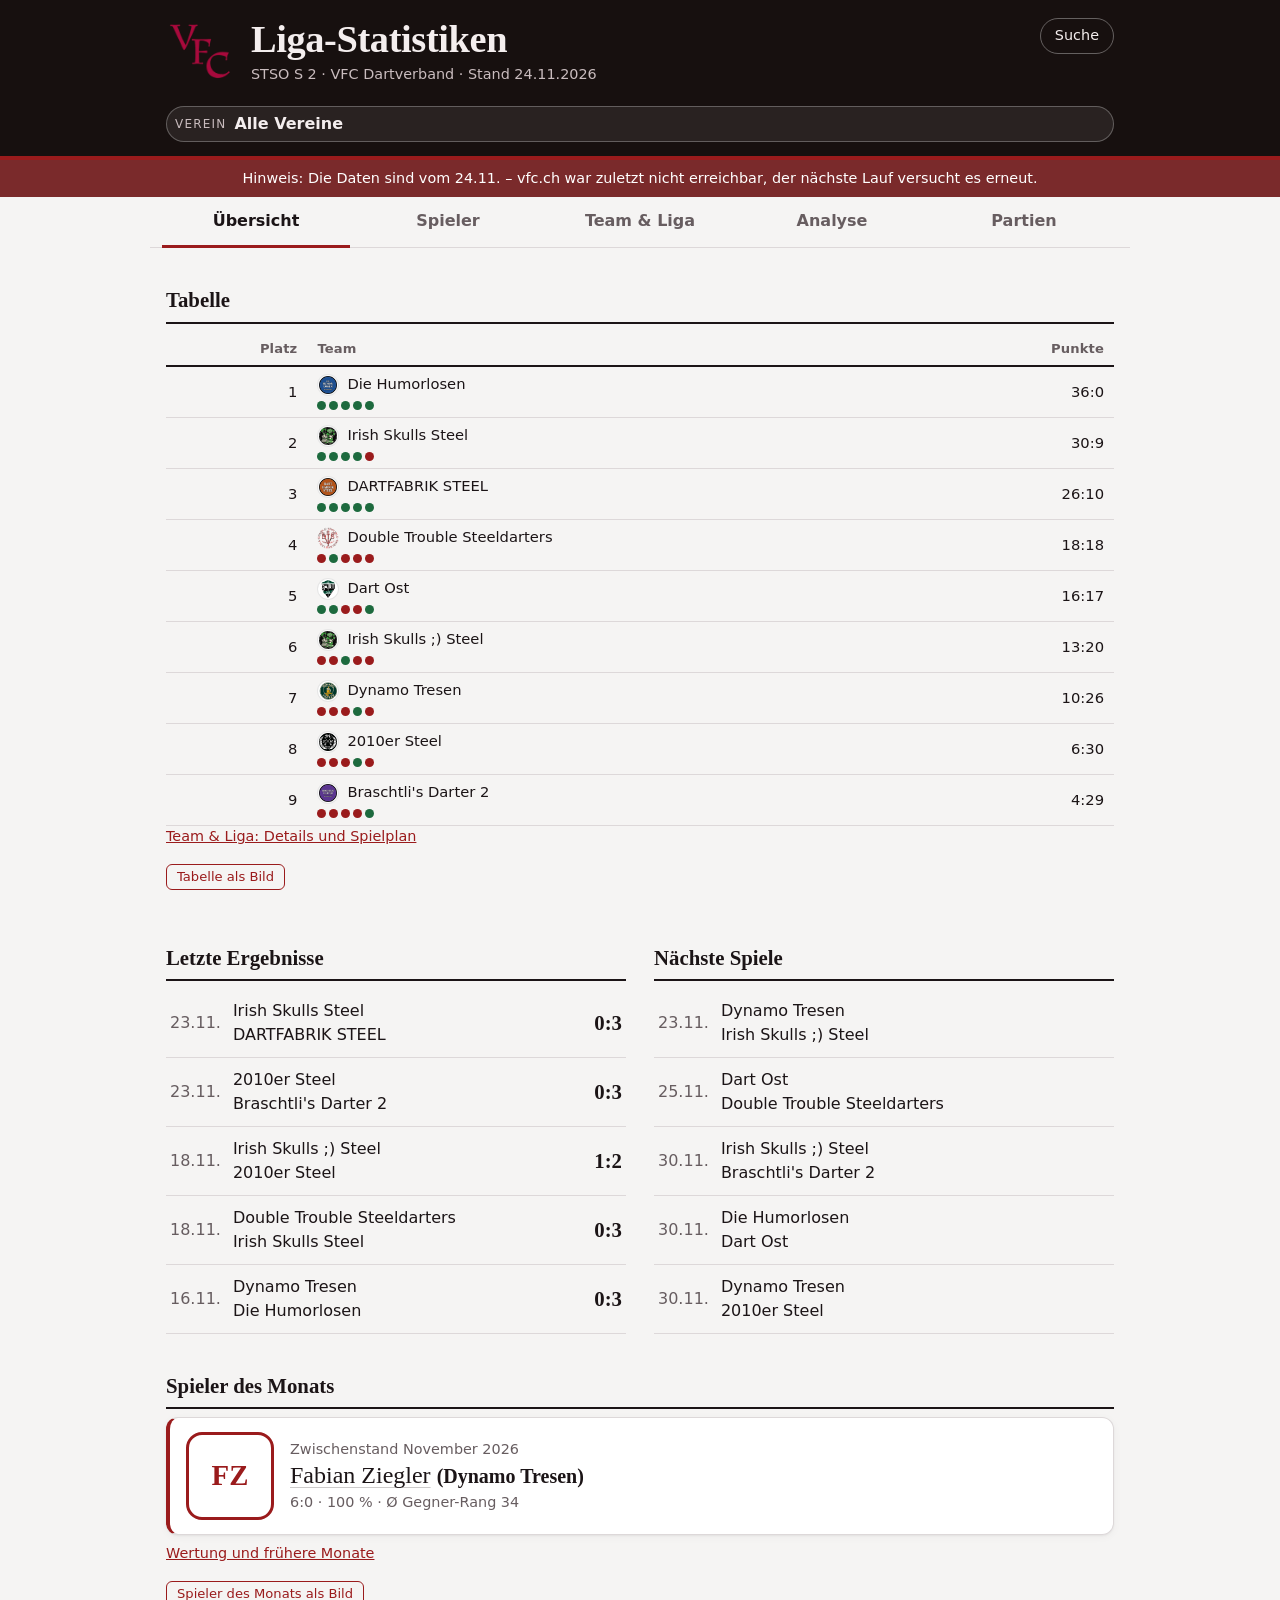
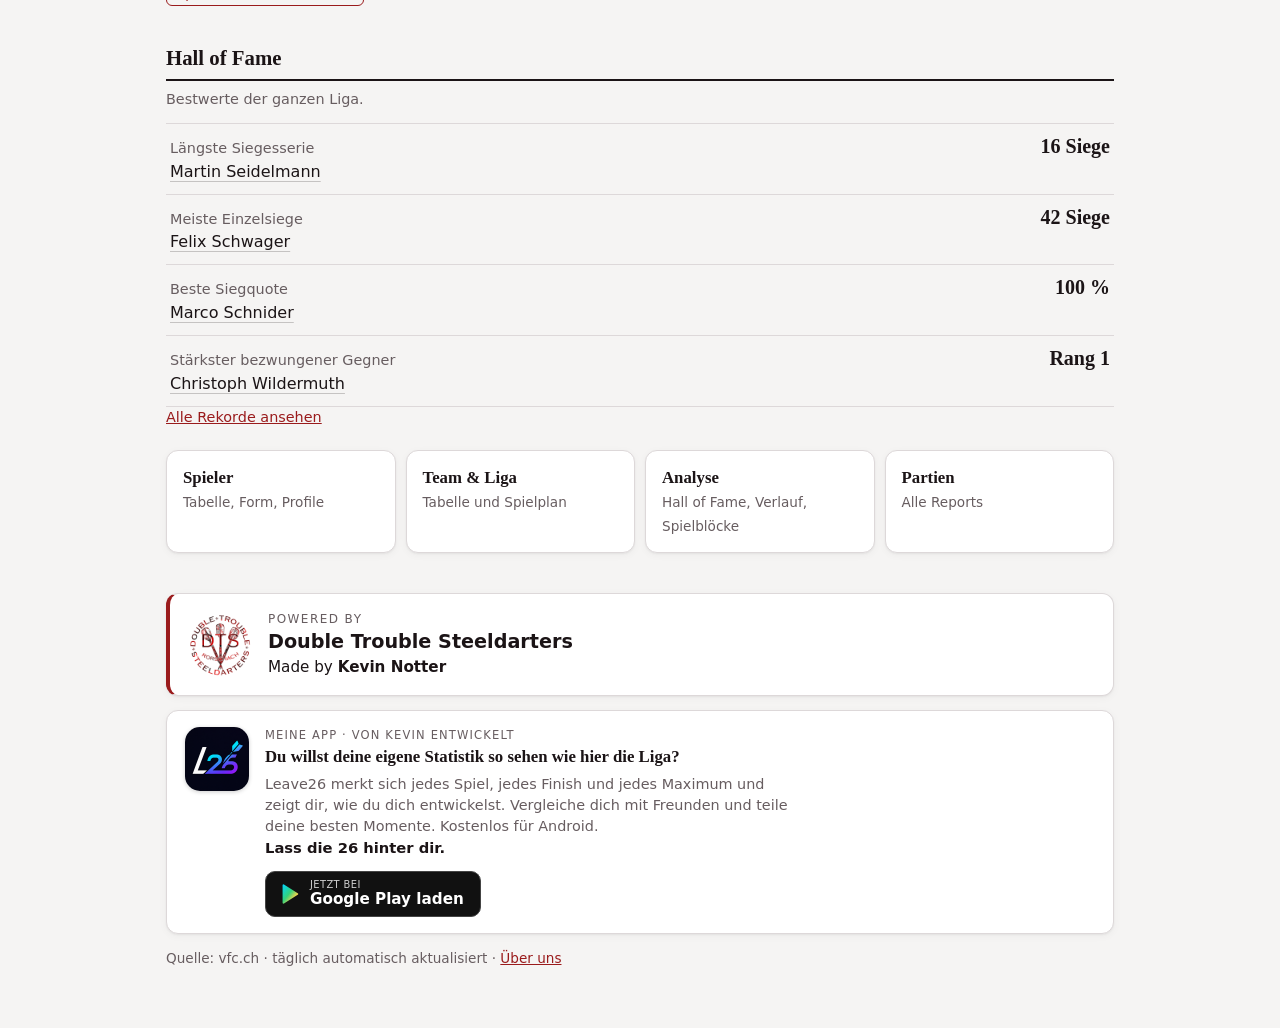
==== commit 927e4abb: "Statistiken aktualisiert" ====
--- a/docs/index.html
+++ b/docs/index.html
@@ -365,7 +365,7 @@
 
 .l26 h3{font-size:1.05rem;line-height:1.3;margin:2px 0 6px}.l26-tag{margin:0 0 12px;font-weight:600;font-size:.92rem}
 </style><script>document.documentElement.className='js'</script><script>(function(){try{var u="https://script.google.com/macros/s/AKfycbz_W5_9DjlGJ0NvzV2dZzoEh_ncL2MbRZa4q7our2tpKmuY3xNzZMDfDNxDrgDfyIwS/exec",h=location.hostname;if(location.search.indexOf('ich')>=0)localStorage.setItem('dts.me','1');if(!u||localStorage.getItem('dts.me')||!/^https?:$/.test(location.protocol)||h==='localhost'||h==='127.0.0.1')return;var d=new Date().toISOString().slice(0,10);if(localStorage.getItem('dts.ping')===d)return;localStorage.setItem('dts.ping',d);fetch(u,{mode:'no-cors',keepalive:true,credentials:'omit',referrerPolicy:'no-referrer'}).catch(function(){})}catch(e){}})()</script></head><body><a class="skip" href="#main">Zum Inhalt</a><header class="top"><div class="brand wrap"><a class="vfc" href="https://vfc.ch" target="_blank" rel="noopener"><img src="vfc-logo.png" alt="VFC Dartverband" height="40"></a><div><h1>Liga-Statistiken</h1>
-<p class="sub">STSO S 2 · VFC Dartverband · Stand <time id="stand" datetime="2026-11-24T06:13+01:00">24.11.2026 06:13</time></p></div><button type="button" id="sbtn" class="sbtn" aria-label="Suche öffnen (Taste /)">Suche</button></div>
+<p class="sub">STSO S 2 · VFC Dartverband · Stand <time id="stand" datetime="2026-11-24">24.11.2026</time></p></div><button type="button" id="sbtn" class="sbtn" aria-label="Suche öffnen (Taste /)">Suche</button></div>
 <div class="clubbar wrap"><label class="club"><span class="clg" id="clg" aria-hidden="true"></span><span class="cl-l">Verein</span>
 <select id="club" aria-label="Verein für alle Reiter wählen"><option value='double trouble steeldarters' data-n='double trouble steeldarters' data-lg="&lt;span class=&#x27;tlg  nb&#x27;&gt;&lt;img src=&#x27;vereine/double-trouble-steeldarters.png&#x27; alt=&#x27;&#x27; loading=&#x27;lazy&#x27;&gt;&lt;/span&gt;" data-c='#8b1a1a' data-cd='#e0605a'>Double Trouble Steeldarters</option><option value='2010er steel' data-n='2010er steel' data-lg="&lt;span class=&#x27;tlg&#x27;&gt;&lt;img src=&#x27;vereine/2010er-steel.png&#x27; alt=&#x27;&#x27; loading=&#x27;lazy&#x27;&gt;&lt;/span&gt;" data-c='#5d646b' data-cd='#dfe3e8'>2010er Steel</option><option value='braschtli&#x27;s darter 2' data-n='braschtli&#x27;s darter 2' data-lg="&lt;span class=&#x27;tlg&#x27;&gt;&lt;img src=&#x27;vereine/braschtli-s-darter-2.png&#x27; alt=&#x27;&#x27; loading=&#x27;lazy&#x27;&gt;&lt;/span&gt;" data-c='#5b3590' data-cd='#b794e8'>Braschtli&#x27;s Darter 2</option><option value='dart ost' data-n='dart ost' data-lg="&lt;span class=&#x27;tlg&#x27;&gt;&lt;img src=&#x27;vereine/dart-ost.png&#x27; alt=&#x27;&#x27; loading=&#x27;lazy&#x27;&gt;&lt;/span&gt;" data-c='#0e7c7b' data-cd='#4fd1c5'>Dart Ost</option><option value='dartfabrik steel' data-n='dartfabrik steel' data-lg="&lt;span class=&#x27;tlg&#x27;&gt;&lt;img src=&#x27;vereine/dartfabrik-steel.png&#x27; alt=&#x27;&#x27; loading=&#x27;lazy&#x27;&gt;&lt;/span&gt;" data-c='#b3541a' data-cd='#f29a4a'>DARTFABRIK STEEL</option><option value='die humorlosen' data-n='die humorlosen' data-lg="&lt;span class=&#x27;tlg&#x27;&gt;&lt;img src=&#x27;vereine/die-humorlosen.png&#x27; alt=&#x27;&#x27; loading=&#x27;lazy&#x27;&gt;&lt;/span&gt;" data-c='#1d4f91' data-cd='#6aa6ee'>Die Humorlosen</option><option value='dynamo tresen' data-n='dynamo tresen' data-lg="&lt;span class=&#x27;tlg&#x27;&gt;&lt;img src=&#x27;vereine/dynamo-tresen.png&#x27; alt=&#x27;&#x27; loading=&#x27;lazy&#x27;&gt;&lt;/span&gt;" data-c='#9a7000' data-cd='#f2c230'>Dynamo Tresen</option><option value='irish skulls ;) steel' data-n='irish skulls ;) steel' data-lg="&lt;span class=&#x27;tlg&#x27;&gt;&lt;img src=&#x27;vereine/irish-skulls-steel.png&#x27; alt=&#x27;&#x27; loading=&#x27;lazy&#x27;&gt;&lt;/span&gt;" data-c='#1f7a3a' data-cd='#5fcf7e'>Irish Skulls ;) Steel</option><option value='irish skulls steel' data-n='irish skulls steel' data-lg="&lt;span class=&#x27;tlg&#x27;&gt;&lt;img src=&#x27;vereine/irish-skulls-steel.png&#x27; alt=&#x27;&#x27; loading=&#x27;lazy&#x27;&gt;&lt;/span&gt;" data-c='#1f7a3a' data-cd='#5fcf7e'>Irish Skulls Steel</option><option value='' data-n='' selected>Alle Vereine</option></select></label>
 <button type="button" id="fav" class="fav" aria-pressed="false" title="Als meinen Verein merken" aria-label="Als meinen Verein merken">☆</button></div></header>
@@ -386,7 +386,7 @@
 <input type="search" id="f-pq" placeholder="Spieler suchen" aria-label="Spieler suchen">
 </form>
 <p class="hint">Nur Einzel. Spaltenköpfe zum Sortieren anklicken. Punkte: 2:0 = 4, 2:1 = 3, 1:2 = 1, 0:2 = 0. Ranglistenwert = Punkte² / (4 · Spiele).</p>
-<div class='tp' data-t='own' hidden><div class='scroll'><table class='sortable sticky'><thead><tr><th>Spieler</th><th>Rang</th><th>Spiele</th><th>Bilanz</th><th>Punkte</th><th>Rangl.-Wert</th><th>Quote</th><th>Ø Gegner</th><th>Rang 1–10</th><th>11–30</th><th>31+</th></tr></thead><tbody><tr class='click' data-open='p0' data-q='christoph wildermuth double trouble steeldarters'><td data-v='Christoph Wildermuth'><button class='tl' data-open='p0'>Christoph Wildermuth</button></td><td class='num' data-v='5'>5</td><td class='num' data-v='36'>36</td><td class='num' data-v='28'>28:8</td><td class='num' data-v='102'>102</td><td class='num' data-v='72.25'>72.2</td><td data-v='0.778'><span class="bar" aria-hidden="true"><i style="width:78%"></i></span><span class='q'>78 %</span></td><td class='num' data-v='28.333333333333332'>28.3</td><td class='num' data-v='2'>5:3</td><td class='num' data-v='1'>6:5</td><td class='num' data-v='17'>17:0</td></tr><tr class='click' data-open='p1' data-q='nevio bachmann double trouble steeldarters'><td data-v='Nevio Bachmann'><button class='tl' data-open='p1'>Nevio Bachmann</button></td><td class='num' data-v='14'>14</td><td class='num' data-v='33'>33</td><td class='num' data-v='21'>21:12</td><td class='num' data-v='82'>82</td><td class='num' data-v='50.94'>50.9</td><td data-v='0.636'><span class="bar" aria-hidden="true"><i style="width:64%"></i></span><span class='q'>64 %</span></td><td class='num' data-v='32.09090909090909'>32.1</td><td class='num' data-v='-6'>1:7</td><td class='num' data-v='2'>5:3</td><td class='num' data-v='13'>15:2</td></tr><tr class='click' data-open='p2' data-q='juliano goncalves da costa double trouble steeldarters'><td data-v='Juliano Goncalves da Costa'><button class='tl' data-open='p2'>Juliano Goncalves da Costa</button></td><td class='num' data-v='22'>22</td><td class='num' data-v='25'>25</td><td class='num' data-v='17'>17:8</td><td class='num' data-v='63'>63</td><td class='num' data-v='39.69'>39.7</td><td data-v='0.680'><span class="bar" aria-hidden="true"><i style="width:68%"></i></span><span class='q'>68 %</span></td><td class='num' data-v='29.08'>29.1</td><td class='num' data-v='1'>2:1</td><td class='num' data-v='-1'>5:6</td><td class='num' data-v='9'>10:1</td></tr><tr class='click' data-open='p3' data-q='daniel laszlo sandor double trouble steeldarters'><td data-v='Daniel Laszlo Sandor'><button class='tl' data-open='p3'>Daniel Laszlo Sandor</button></td><td class='num' data-v='36'>36</td><td class='num' data-v='18'>18</td><td class='num' data-v='10'>10:8</td><td class='num' data-v='37'>37</td><td class='num' data-v='19.01'>19.0</td><td data-v='0.556'><span class="bar" aria-hidden="true"><i style="width:56%"></i></span><span class='q'>56 %</span></td><td class='num' data-v='22.944444444444443'>22.9</td><td class='num' data-v='-1'>3:4</td><td class='num' data-v='-2'>1:3</td><td class='num' data-v='5'>6:1</td></tr><tr class='click' data-open='p4' data-q='kevin notter double trouble steeldarters'><td data-v='Kevin Notter'><button class='tl' data-open='p4'>Kevin Notter</button></td><td class='num' data-v='39'>39</td><td class='num' data-v='30'>30</td><td class='num' data-v='11'>11:19</td><td class='num' data-v='43'>43</td><td class='num' data-v='15.41'>15.4</td><td data-v='0.367'><span class="bar" aria-hidden="true"><i style="width:37%"></i></span><span class='q'>37 %</span></td><td class='num' data-v='24.366666666666667'>24.4</td><td class='num' data-v='-8'>0:8</td><td class='num' data-v='-3'>4:7</td><td class='num' data-v='3'>7:4</td></tr><tr class='click' data-open='p5' data-q='elia tanner double trouble steeldarters'><td data-v='Elia Tanner'><button class='tl' data-open='p5'>Elia Tanner</button></td><td class='num' data-v='44'>44</td><td class='num' data-v='17'>17</td><td class='num' data-v='7'>7:10</td><td class='num' data-v='27'>27</td><td class='num' data-v='10.72'>10.7</td><td data-v='0.412'><span class="bar" aria-hidden="true"><i style="width:41%"></i></span><span class='q'>41 %</span></td><td class='num' data-v='29.058823529411764'>29.1</td><td class='num' data-v='-3'>0:3</td><td class='num' data-v='2'>4:2</td><td class='num' data-v='-2'>3:5</td></tr><tr class='click' data-open='p6' data-q='pascal maulaz double trouble steeldarters'><td data-v='Pascal Maulaz'><button class='tl' data-open='p6'>Pascal Maulaz</button></td><td class='num' data-v='53'>53</td><td class='num' data-v='19'>19</td><td class='num' data-v='4'>4:15</td><td class='num' data-v='15'>15</td><td class='num' data-v='2.96'>3.0</td><td data-v='0.211'><span class="bar" aria-hidden="true"><i style="width:21%"></i></span><span class='q'>21 %</span></td><td class='num' data-v='28.36842105263158'>28.4</td><td class='num' data-v='-2'>0:2</td><td class='num' data-v='-8'>0:8</td><td class='num' data-v='-1'>4:5</td></tr><tr class='click' data-open='p7' data-q='tobias fiedler double trouble steeldarters'><td data-v='Tobias Fiedler'><button class='tl' data-open='p7'>Tobias Fiedler</button></td><td class='num' data-v='56'>56</td><td class='num' data-v='14'>14</td><td class='num' data-v='2'>2:12</td><td class='num' data-v='11'>11</td><td class='num' data-v='2.16'>2.2</td><td data-v='0.143'><span class="bar" aria-hidden="true"><i style="width:14%"></i></span><span class='q'>14 %</span></td><td class='num' data-v='34.92857142857143'>34.9</td><td class='num' data-v='-1'>0:1</td><td class='num' data-v='-3'>1:4</td><td class='num' data-v='-6'>1:7</td></tr></tbody><tfoot><tr><td>Team</td><td></td><td class='num'>192</td><td class='num'>100:92</td><td class='num'>380</td><td></td><td>52 %</td><td class='num'>28.5</td><td class='num'>11:29</td><td class='num'>26:38</td><td class='num'>63:25</td></tr></tfoot></table></div><section><h2>Heim und Auswärts</h2><p class='hint'>Einzelbilanz pro Spieler (Siege:Niederlagen).</p><div class='scroll'><table class='sticky'><thead><tr><th>Spieler</th><th class='num'>Heim</th><th class='num'>Auswärts</th></tr></thead><tbody><tr><td>Christoph Wildermuth</td><td class='num'>12:4</td><td class='num'>16:4</td></tr><tr><td>Nevio Bachmann</td><td class='num'>11:5</td><td class='num'>10:7</td></tr><tr><td>Juliano Goncalves da Costa</td><td class='num'>7:0</td><td class='num'>10:8</td></tr><tr><td>Daniel Laszlo Sandor</td><td class='num'>8:6</td><td class='num'>2:2</td></tr><tr><td>Kevin Notter</td><td class='num'>6:12</td><td class='num'>5:7</td></tr><tr><td>Elia Tanner</td><td class='num'>4:7</td><td class='num'>3:3</td></tr><tr><td>Pascal Maulaz</td><td class='num'>2:6</td><td class='num'>2:9</td></tr><tr><td>Tobias Fiedler</td><td class='num'>1:5</td><td class='num'>1:7</td></tr></tbody></table></div></section><section><h2>Form</h2><p class='hint'>Letzte Ergebnisse von links (älter) nach rechts (neuer). S = Sieg, N = Niederlage. Trend: ▲ letzte Ergebnisse mindestens 10 Prozentpunkte besser als die Gesamtquote, ▼ mindestens 10 schlechter. Die Kurve zeigt die Siegquote nach jedem Spiel.</p><div class='scroll'><table class='sticky'><thead><tr><th>Spieler</th><th>Letzte 5</th><th>Bilanz</th><th>Quote gesamt</th><th>Trend</th><th>Verlauf</th></tr></thead><tbody><tr><td>Christoph Wildermuth</td><td><span class="dots"><span class="dot w" title="Sieg 2:1 gegen Patric Fricker (11.11.)">S</span><span class="dot l" title="Niederlage 0:2 gegen Roberto Lisitsov (18.11.)">N</span><span class="dot w" title="Sieg 2:0 gegen Martin Vomend (18.11.)">S</span><span class="dot w" title="Sieg 2:0 gegen Elia Meyer (18.11.)">S</span><span class="dot w" title="Sieg 2:0 gegen Felix Schwager (18.11.)">S</span></span></td><td class='num'>4:1</td><td class='num'>78 %</td><td class='num '>–</td><td><svg class="spark" viewBox="0 0 96 26" width="96" height="26" role="img" aria-label="Verlauf der Siegquote von Christoph Wildermuth"><polyline points="2.0,2.0 4.6,2.0 7.3,9.3 9.9,7.5 12.5,6.4 15.1,5.7 17.8,5.1 20.4,4.8 23.0,4.4 25.7,6.4 28.3,6.0 30.9,5.7 33.5,7.1 36.2,6.7 38.8,6.4 41.4,6.1 44.1,7.2 46.7,6.9 49.3,6.6 51.9,6.4 54.6,6.2 57.2,6.0 59.8,6.8 62.5,7.5 65.1,7.3 67.7,7.1 70.3,6.9 73.0,6.7 75.6,6.6 78.2,7.1 80.9,7.0 83.5,6.8 86.1,7.3 88.7,7.2 91.4,7.0 94.0,6.9"/><circle cx="94.0" cy="6.9" r="2.4"/></svg></td></tr><tr><td>Nevio Bachmann</td><td><span class="dots"><span class="dot w" title="Sieg 2:0 gegen Chris Malang (04.11.)">S</span><span class="dot w" title="Sieg 2:0 gegen Angelo Michielin (11.11.)">S</span><span class="dot w" title="Sieg 2:0 gegen Patric Fricker (11.11.)">S</span><span class="dot w" title="Sieg 2:0 gegen Jonas Herbinger (11.11.)">S</span><span class="dot l" title="Niederlage 0:2 gegen Fabian Ziegler (11.11.)">N</span></span></td><td class='num'>4:1</td><td class='num'>64 %</td><td class='num up'>▲</td><td><svg class="spark" viewBox="0 0 96 26" width="96" height="26" role="img" aria-label="Verlauf der Siegquote von Nevio Bachmann"><polyline points="2.0,24.0 4.9,13.0 7.8,9.3 10.6,7.5 13.5,10.8 16.4,9.3 19.2,8.3 22.1,7.5 25.0,9.3 27.9,8.6 30.8,8.0 33.6,7.5 36.5,7.1 39.4,8.3 42.2,7.9 45.1,7.5 48.0,8.5 50.9,8.1 53.8,7.8 56.6,7.5 59.5,8.3 62.4,8.0 65.2,8.7 68.1,9.3 71.0,9.0 73.9,9.6 76.8,10.1 79.6,10.6 82.5,10.3 85.4,10.1 88.2,9.8 91.1,9.6 94.0,10.0"/><circle cx="94.0" cy="10.0" r="2.4"/></svg></td></tr><tr><td>Juliano Goncalves da Costa</td><td><span class="dots"><span class="dot l" title="Niederlage 1:2 gegen Daniel Strasser (05.10.)">N</span><span class="dot l" title="Niederlage 0:2 gegen Matthias Sutter (04.11.)">N</span><span class="dot l" title="Niederlage 0:2 gegen Marco Müller (04.11.)">N</span><span class="dot w" title="Sieg 2:0 gegen Patric Fricker (11.11.)">S</span><span class="dot w" title="Sieg 2:0 gegen Angelo Michielin (11.11.)">S</span></span></td><td class='num'>2:3</td><td class='num'>68 %</td><td class='num down'>▼</td><td><svg class="spark" viewBox="0 0 96 26" width="96" height="26" role="img" aria-label="Verlauf der Siegquote von Juliano Goncalves da Costa"><polyline points="2.0,2.0 5.8,2.0 9.7,2.0 13.5,2.0 17.3,2.0 21.2,2.0 25.0,2.0 28.8,2.0 32.7,4.4 36.5,4.2 40.3,4.0 44.2,5.7 48.0,7.1 51.8,6.7 55.7,6.4 59.5,6.1 63.3,5.9 67.2,6.9 71.0,6.6 74.8,7.5 78.7,8.3 82.5,9.0 86.3,9.7 90.2,9.3 94.0,9.0"/><circle cx="94.0" cy="9.0" r="2.4"/></svg></td></tr><tr><td>Daniel Laszlo Sandor</td><td><span class="dots"><span class="dot l" title="Niederlage 1:2 gegen Fabian Ziegler (11.11.)">N</span><span class="dot l" title="Niederlage 0:2 gegen Felix Schwager (18.11.)">N</span><span class="dot w" title="Sieg 2:0 gegen Elia Meyer (18.11.)">S</span><span class="dot w" title="Sieg 2:0 gegen Martin Vomend (18.11.)">S</span><span class="dot l" title="Niederlage 1:2 gegen Roberto Lisitsov (18.11.)">N</span></span></td><td class='num'>2:3</td><td class='num'>56 %</td><td class='num down'>▼</td><td><svg class="spark" viewBox="0 0 96 26" width="96" height="26" role="img" aria-label="Verlauf der Siegquote von Daniel Laszlo Sandor"><polyline points="2.0,2.0 7.4,2.0 12.8,9.3 18.2,7.5 23.6,10.8 29.1,13.0 34.5,11.4 39.9,10.2 45.3,11.8 50.7,10.8 56.1,10.0 61.5,9.3 66.9,10.5 72.4,11.4 77.8,12.3 83.2,11.6 88.6,11.1 94.0,11.8"/><circle cx="94.0" cy="11.8" r="2.4"/></svg></td></tr><tr><td>Elia Tanner</td><td><span class="dots"><span class="dot l" title="Niederlage 0:2 gegen Martin Gerber (04.11.)">N</span><span class="dot w" title="Sieg 2:1 gegen Elia Meyer (18.11.)">S</span><span class="dot l" title="Niederlage 0:2 gegen Felix Schwager (18.11.)">N</span><span class="dot l" title="Niederlage 1:2 gegen Roberto Lisitsov (18.11.)">N</span><span class="dot l" title="Niederlage 1:2 gegen Martin Vomend (18.11.)">N</span></span></td><td class='num'>1:4</td><td class='num'>41 %</td><td class='num down'>▼</td><td><svg class="spark" viewBox="0 0 96 26" width="96" height="26" role="img" aria-label="Verlauf der Siegquote von Elia Tanner"><polyline points="2.0,2.0 7.8,2.0 13.5,9.3 19.2,7.5 25.0,6.4 30.8,9.3 36.5,11.4 42.2,13.0 48.0,11.8 53.8,13.0 59.5,14.0 65.2,13.0 71.0,13.8 76.8,13.0 82.5,13.7 88.2,14.4 94.0,14.9"/><circle cx="94.0" cy="14.9" r="2.4"/></svg></td></tr><tr><td>Pascal Maulaz</td><td><span class="dots"><span class="dot l" title="Niederlage 0:2 gegen Markus Müller (05.10.)">N</span><span class="dot l" title="Niederlage 1:2 gegen Jonathan Palumbo (27.10.)">N</span><span class="dot w" title="Sieg 2:1 gegen Luis Munoz (27.10.)">S</span><span class="dot l" title="Niederlage 0:2 gegen Fabian Ziegler (11.11.)">N</span><span class="dot l" title="Niederlage 0:2 gegen Jonas Herbinger (11.11.)">N</span></span></td><td class='num'>1:4</td><td class='num'>21 %</td><td class='num '>–</td><td><svg class="spark" viewBox="0 0 96 26" width="96" height="26" role="img" aria-label="Verlauf der Siegquote von Pascal Maulaz"><polyline points="2.0,24.0 7.1,24.0 12.2,16.7 17.3,13.0 22.4,15.2 27.6,16.7 32.7,17.7 37.8,18.5 42.9,19.1 48.0,17.4 53.1,18.0 58.2,18.5 63.3,18.9 68.4,19.3 73.6,19.6 78.7,19.9 83.8,18.8 88.9,19.1 94.0,19.4"/><circle cx="94.0" cy="19.4" r="2.4"/></svg></td></tr><tr><td>Tobias Fiedler</td><td><span class="dots"><span class="dot l" title="Niederlage 0:2 gegen Silvan Bücheli (23.09.)">N</span><span class="dot l" title="Niederlage 0:2 gegen Serge Schiess (27.10.)">N</span><span class="dot l" title="Niederlage 1:2 gegen Lucky Aebischer (27.10.)">N</span><span class="dot l" title="Niederlage 0:2 gegen Jonathan Palumbo (27.10.)">N</span><span class="dot w" title="Sieg 2:0 gegen Luis Munoz (27.10.)">S</span></span></td><td class='num'>1:4</td><td class='num'>14 %</td><td class='num '>–</td><td><svg class="spark" viewBox="0 0 96 26" width="96" height="26" role="img" aria-label="Verlauf der Siegquote von Tobias Fiedler"><polyline points="2.0,24.0 9.1,24.0 16.2,24.0 23.2,18.5 30.3,19.6 37.4,20.3 44.5,20.9 51.5,21.2 58.6,21.6 65.7,21.8 72.8,22.0 79.8,22.2 86.9,22.3 94.0,20.9"/><circle cx="94.0" cy="20.9" r="2.4"/></svg></td></tr><tr><td>Kevin Notter</td><td><span class="dots"><span class="dot l" title="Niederlage 0:2 gegen Jonas Herbinger (11.11.)">N</span><span class="dot l" title="Niederlage 1:2 gegen Martin Vomend (18.11.)">N</span><span class="dot l" title="Niederlage 0:2 gegen Roberto Lisitsov (18.11.)">N</span><span class="dot l" title="Niederlage 1:2 gegen Felix Schwager (18.11.)">N</span><span class="dot l" title="Niederlage 0:2 gegen Elia Meyer (18.11.)">N</span></span></td><td class='num'>0:5</td><td class='num'>37 %</td><td class='num down'>▼</td><td><svg class="spark" viewBox="0 0 96 26" width="96" height="26" role="img" aria-label="Verlauf der Siegquote von Kevin Notter"><polyline points="2.0,2.0 5.2,13.0 8.3,16.7 11.5,13.0 14.7,10.8 17.9,13.0 21.0,11.4 24.2,13.0 27.4,11.8 30.6,13.0 33.7,14.0 36.9,14.8 40.1,15.5 43.2,14.6 46.4,15.2 49.6,15.8 52.8,16.2 55.9,15.4 59.1,14.7 62.3,15.2 65.4,14.6 68.6,15.0 71.8,14.4 75.0,13.9 78.1,14.3 81.3,14.7 84.5,15.0 87.7,15.4 90.8,15.7 94.0,15.9"/><circle cx="94.0" cy="15.9" r="2.4"/></svg></td></tr></tbody></table></div></section><section><h2>Rangverlauf</h2><p class='hint'>Veränderung seit 17.11.2026 (▲ besser, ▼ schlechter). Die Aufzeichnung läuft seit 05.11.2026. Die Kurve zeigt den Rang, oben ist Rang 1.</p><div class='scroll'><table class='sticky'><thead><tr><th>Spieler</th><th>Rang heute</th><th>Veränderung</th><th>Verlauf</th></tr></thead><tbody><tr><td>Christoph Wildermuth</td><td class='num'>5</td><td class='num'><span class="up">▲ 1</span></td><td><svg class="spark" viewBox="0 0 96 26" width="96" height="26" role="img" aria-label="Rangverlauf von Christoph Wildermuth"><polyline points="2.0,2.0 7.1,2.0 12.2,2.0 17.3,2.0 22.4,2.0 27.6,2.0 32.7,2.0 37.8,2.0 42.9,2.0 48.0,2.0 53.1,2.0 58.2,2.0 63.3,24.0 68.4,24.0 73.6,2.0 78.7,2.0 83.8,2.0 88.9,2.0 94.0,2.0"/><circle cx="94.0" cy="2.0" r="2.4"/></svg></td></tr><tr><td>Nevio Bachmann</td><td class='num'>14</td><td class='num'><span class="down">▼ 4</span></td><td><svg class="spark" viewBox="0 0 96 26" width="96" height="26" role="img" aria-label="Rangverlauf von Nevio Bachmann"><polyline points="2.0,13.0 7.1,13.0 12.2,13.0 17.3,13.0 22.4,13.0 27.6,13.0 32.7,24.0 37.8,2.0 42.9,2.0 48.0,2.0 53.1,2.0 58.2,2.0 63.3,4.8 68.4,7.5 73.6,7.5 78.7,10.2 83.8,10.2 88.9,10.2 94.0,15.8"/><circle cx="94.0" cy="15.8" r="2.4"/></svg></td></tr><tr><td>Juliano Goncalves da Costa</td><td class='num'>22</td><td class='num'><span class="down">▼ 2</span></td><td><svg class="spark" viewBox="0 0 96 26" width="96" height="26" role="img" aria-label="Rangverlauf von Juliano Goncalves da Costa"><polyline points="2.0,24.0 7.1,24.0 12.2,24.0 17.3,24.0 22.4,24.0 27.6,24.0 32.7,24.0 37.8,2.0 42.9,2.0 48.0,2.0 53.1,2.0 58.2,2.0 63.3,2.0 68.4,2.0 73.6,6.4 78.7,6.4 83.8,6.4 88.9,6.4 94.0,10.8"/><circle cx="94.0" cy="10.8" r="2.4"/></svg></td></tr><tr><td>Daniel Laszlo Sandor</td><td class='num'>36</td><td class='num'><span class="up">▲ 3</span></td><td><svg class="spark" viewBox="0 0 96 26" width="96" height="26" role="img" aria-label="Rangverlauf von Daniel Laszlo Sandor"><polyline points="2.0,10.8 7.1,10.8 12.2,10.8 17.3,10.8 22.4,10.8 27.6,10.8 32.7,15.2 37.8,24.0 42.9,24.0 48.0,24.0 53.1,24.0 58.2,24.0 63.3,24.0 68.4,24.0 73.6,2.0 78.7,6.4 83.8,6.4 88.9,6.4 94.0,10.8"/><circle cx="94.0" cy="10.8" r="2.4"/></svg></td></tr><tr><td>Kevin Notter</td><td class='num'>39</td><td class='num'><span class="down">▼ 2</span></td><td><svg class="spark" viewBox="0 0 96 26" width="96" height="26" role="img" aria-label="Rangverlauf von Kevin Notter"><polyline points="2.0,2.0 7.1,2.0 12.2,2.0 17.3,2.0 22.4,2.0 27.6,2.0 32.7,13.0 37.8,2.0 42.9,2.0 48.0,2.0 53.1,2.0 58.2,2.0 63.3,2.0 68.4,2.0 73.6,13.0 78.7,24.0 83.8,24.0 88.9,24.0 94.0,24.0"/><circle cx="94.0" cy="24.0" r="2.4"/></svg></td></tr><tr><td>Elia Tanner</td><td class='num'>44</td><td class='num'>0</td><td><svg class="spark" viewBox="0 0 96 26" width="96" height="26" role="img" aria-label="Rangverlauf von Elia Tanner"><polyline points="2.0,2.0 7.1,2.0 12.2,2.0 17.3,2.0 22.4,2.0 27.6,2.0 32.7,16.7 37.8,24.0 42.9,24.0 48.0,24.0 53.1,24.0 58.2,24.0 63.3,24.0 68.4,24.0 73.6,9.3 78.7,9.3 83.8,9.3 88.9,9.3 94.0,24.0"/><circle cx="94.0" cy="24.0" r="2.4"/></svg></td></tr><tr><td>Pascal Maulaz</td><td class='num'>53</td><td class='num'><span class="down">▼ 2</span></td><td><svg class="spark" viewBox="0 0 96 26" width="96" height="26" role="img" aria-label="Rangverlauf von Pascal Maulaz"><polyline points="2.0,2.0 7.1,2.0 12.2,2.0 17.3,2.0 22.4,2.0 27.6,2.0 32.7,2.0 37.8,2.0 42.9,2.0 48.0,2.0 53.1,2.0 58.2,2.0 63.3,2.0 68.4,2.0 73.6,2.0 78.7,13.0 83.8,13.0 88.9,13.0 94.0,24.0"/><circle cx="94.0" cy="24.0" r="2.4"/></svg></td></tr><tr><td>Tobias Fiedler</td><td class='num'>56</td><td class='num'><span class="down">▼ 2</span></td><td><svg class="spark" viewBox="0 0 96 26" width="96" height="26" role="img" aria-label="Rangverlauf von Tobias Fiedler"><polyline points="2.0,24.0 7.1,24.0 12.2,24.0 17.3,24.0 22.4,24.0 27.6,13.0 32.7,2.0 37.8,2.0 42.9,2.0 48.0,2.0 53.1,2.0 58.2,2.0 63.3,2.0 68.4,2.0 73.6,2.0 78.7,24.0 83.8,24.0 88.9,24.0 94.0,24.0"/><circle cx="94.0" cy="24.0" r="2.4"/></svg></td></tr></tbody></table></div></section></div><div class='tp' data-t='t0' hidden><div class='scroll'><table class='sortable sticky'><thead><tr><th>Spieler</th><th>Rang</th><th>Spiele</th><th>Bilanz</th><th>Punkte</th><th>Rangl.-Wert</th><th>Quote</th><th>Ø Gegner</th><th>Rang 1–10</th><th>11–30</th><th>31+</th></tr></thead><tbody><tr class='click' data-open='lp0_0' data-q='michael loser die humorlosen'><td data-v='Michael Loser'><button class='tl' data-open='lp0_0'>Michael Loser</button></td><td class='num' data-v='1'>1</td><td class='num' data-v='48'>48</td><td class='num' data-v='41'>41:7</td><td class='num' data-v='156'>156</td><td class='num' data-v='126.75'>126.8</td><td data-v='0.854'><span class="bar" aria-hidden="true"><i style="width:85%"></i></span><span class='q'>85 %</span></td><td class='num' data-v='31.125'>31.1</td><td class='num' data-v='2'>4:2</td><td class='num' data-v='12'>16:4</td><td class='num' data-v='20'>21:1</td></tr><tr class='click' data-open='lp0_1' data-q='valentin matt die humorlosen'><td data-v='Valentin Matt'><button class='tl' data-open='lp0_1'>Valentin Matt</button></td><td class='num' data-v='2'>2</td><td class='num' data-v='44'>44</td><td class='num' data-v='38'>38:6</td><td class='num' data-v='145'>145</td><td class='num' data-v='119.46'>119.5</td><td data-v='0.864'><span class="bar" aria-hidden="true"><i style="width:86%"></i></span><span class='q'>86 %</span></td><td class='num' data-v='29.954545454545453'>30.0</td><td class='num' data-v='4'>5:1</td><td class='num' data-v='11'>15:4</td><td class='num' data-v='17'>18:1</td></tr><tr class='click' data-open='lp0_2' data-q='martin seidelmann die humorlosen'><td data-v='Martin Seidelmann'><button class='tl' data-open='lp0_2'>Martin Seidelmann</button></td><td class='num' data-v='4'>4</td><td class='num' data-v='35'>35</td><td class='num' data-v='32'>32:3</td><td class='num' data-v='125'>125</td><td class='num' data-v='111.61'>111.6</td><td data-v='0.914'><span class="bar" aria-hidden="true"><i style="width:91%"></i></span><span class='q'>91 %</span></td><td class='num' data-v='32.4'>32.4</td><td class='num' data-v='1'>2:1</td><td class='num' data-v='11'>13:2</td><td class='num' data-v='17'>17:0</td></tr><tr class='click' data-open='lp0_3' data-q='luigino gasperina die humorlosen'><td data-v='Luigino Gasperina'><button class='tl' data-open='lp0_3'>Luigino Gasperina</button></td><td class='num' data-v='10'>10</td><td class='num' data-v='27'>27</td><td class='num' data-v='22'>22:5</td><td class='num' data-v='79'>79</td><td class='num' data-v='57.79'>57.8</td><td data-v='0.815'><span class="bar" aria-hidden="true"><i style="width:81%"></i></span><span class='q'>81 %</span></td><td class='num' data-v='34.629629629629626'>34.6</td><td class='num' data-v='1'>2:1</td><td class='num' data-v='2'>6:4</td><td class='num' data-v='14'>14:0</td></tr><tr class='click' data-open='lp0_4' data-q='david laritz die humorlosen'><td data-v='David Laritz'><button class='tl' data-open='lp0_4'>David Laritz</button></td><td class='num' data-v='21'>21</td><td class='num' data-v='20'>20</td><td class='num' data-v='14'>14:6</td><td class='num' data-v='57'>57</td><td class='num' data-v='40.61'>40.6</td><td data-v='0.700'><span class="bar" aria-hidden="true"><i style="width:70%"></i></span><span class='q'>70 %</span></td><td class='num' data-v='28.65'>28.6</td><td class='num' data-v='-3'>0:3</td><td class='num' data-v='5'>7:2</td><td class='num' data-v='6'>7:1</td></tr><tr class='click' data-open='lp0_5' data-q='stefan pfeifer die humorlosen'><td data-v='Stefan Pfeifer'><button class='tl' data-open='lp0_5'>Stefan Pfeifer</button></td><td class='num' data-v='31'>31</td><td class='num' data-v='18'>18</td><td class='num' data-v='10'>10:8</td><td class='num' data-v='43'>43</td><td class='num' data-v='25.68'>25.7</td><td data-v='0.556'><span class="bar" aria-hidden="true"><i style="width:56%"></i></span><span class='q'>56 %</span></td><td class='num' data-v='29.77777777777778'>29.8</td><td class='num' data-v='-3'>0:3</td><td class='num' data-v='1'>4:3</td><td class='num' data-v='4'>6:2</td></tr></tbody><tfoot><tr><td>Team</td><td></td><td class='num'>192</td><td class='num'>157:35</td><td class='num'>605</td><td></td><td>82 %</td><td class='num'>31.2</td><td class='num'>13:11</td><td class='num'>61:19</td><td class='num'>83:5</td></tr></tfoot></table></div><section><h2>Heim und Auswärts</h2><p class='hint'>Einzelbilanz pro Spieler (Siege:Niederlagen).</p><div class='scroll'><table class='sticky'><thead><tr><th>Spieler</th><th class='num'>Heim</th><th class='num'>Auswärts</th></tr></thead><tbody><tr><td>Michael Loser</td><td class='num'>21:3</td><td class='num'>20:4</td></tr><tr><td>Valentin Matt</td><td class='num'>18:2</td><td class='num'>20:4</td></tr><tr><td>Martin Seidelmann</td><td class='num'>15:3</td><td class='num'>17:0</td></tr><tr><td>Luigino Gasperina</td><td class='num'>10:2</td><td class='num'>12:3</td></tr><tr><td>David Laritz</td><td class='num'>8:4</td><td class='num'>6:2</td></tr><tr><td>Stefan Pfeifer</td><td class='num'>7:3</td><td class='num'>3:5</td></tr></tbody></table></div></section><section><h2>Form</h2><p class='hint'>Letzte Ergebnisse von links (älter) nach rechts (neuer). S = Sieg, N = Niederlage. Trend: ▲ letzte Ergebnisse mindestens 10 Prozentpunkte besser als die Gesamtquote, ▼ mindestens 10 schlechter. Die Kurve zeigt die Siegquote nach jedem Spiel.</p><div class='scroll'><table class='sticky'><thead><tr><th>Spieler</th><th>Letzte 5</th><th>Bilanz</th><th>Quote gesamt</th><th>Trend</th><th>Verlauf</th></tr></thead><tbody><tr><td>Martin Seidelmann</td><td><span class="dots"><span class="dot w" title="Sieg 2:0 gegen Martin Gerber (09.11.)">S</span><span class="dot w" title="Sieg 2:0 gegen Fabian Aerne (16.11.)">S</span><span class="dot w" title="Sieg 2:1 gegen Jonas Herbinger (16.11.)">S</span><span class="dot w" title="Sieg 2:0 gegen Oliver Hutter (16.11.)">S</span><span class="dot w" title="Sieg 2:0 gegen Angelo Michielin (16.11.)">S</span></span></td><td class='num'>5:0</td><td class='num'>91 %</td><td class='num '>–</td><td><svg class="spark" viewBox="0 0 96 26" width="96" height="26" role="img" aria-label="Verlauf der Siegquote von Martin Seidelmann"><polyline points="2.0,2.0 4.7,2.0 7.4,2.0 10.1,2.0 12.8,2.0 15.5,2.0 18.2,2.0 20.9,2.0 23.6,2.0 26.4,2.0 29.1,2.0 31.8,2.0 34.5,2.0 37.2,2.0 39.9,2.0 42.6,2.0 45.3,3.3 48.0,4.4 50.7,4.3 53.4,4.2 56.1,4.1 58.8,4.0 61.5,3.9 64.2,3.8 66.9,3.8 69.6,3.7 72.4,3.6 75.1,3.6 77.8,4.3 80.5,4.2 83.2,4.1 85.9,4.1 88.6,4.0 91.3,3.9 94.0,3.9"/><circle cx="94.0" cy="3.9" r="2.4"/></svg></td></tr><tr><td>Luigino Gasperina</td><td><span class="dots"><span class="dot w" title="Sieg 2:1 gegen Serge Schiess (02.11.)">S</span><span class="dot w" title="Sieg 2:1 gegen Jonas Herbinger (16.11.)">S</span><span class="dot w" title="Sieg 2:1 gegen Fabian Aerne (16.11.)">S</span><span class="dot w" title="Sieg 2:0 gegen Angelo Michielin (16.11.)">S</span><span class="dot w" title="Sieg 2:0 gegen Oliver Hutter (16.11.)">S</span></span></td><td class='num'>5:0</td><td class='num'>81 %</td><td class='num up'>▲</td><td><svg class="spark" viewBox="0 0 96 26" width="96" height="26" role="img" aria-label="Verlauf der Siegquote von Luigino Gasperina"><polyline points="2.0,2.0 5.5,2.0 9.1,2.0 12.6,7.5 16.2,6.4 19.7,9.3 23.2,8.3 26.8,7.5 30.3,9.3 33.8,8.6 37.4,8.0 40.9,9.3 44.5,8.8 48.0,8.3 51.5,7.9 55.1,7.5 58.6,7.2 62.2,6.9 65.7,6.6 69.2,6.4 72.8,7.2 76.3,7.0 79.8,6.8 83.4,6.6 86.9,6.4 90.5,6.2 94.0,6.1"/><circle cx="94.0" cy="6.1" r="2.4"/></svg></td></tr><tr><td>Michael Loser</td><td><span class="dots"><span class="dot w" title="Sieg 2:0 gegen Naser Toja (09.11.)">S</span><span class="dot w" title="Sieg 2:0 gegen Angelo Michielin (16.11.)">S</span><span class="dot l" title="Niederlage 1:2 gegen Oliver Hutter (16.11.)">N</span><span class="dot w" title="Sieg 2:0 gegen Jonas Herbinger (16.11.)">S</span><span class="dot w" title="Sieg 2:0 gegen Fabian Aerne (16.11.)">S</span></span></td><td class='num'>4:1</td><td class='num'>85 %</td><td class='num '>–</td><td><svg class="spark" viewBox="0 0 96 26" width="96" height="26" role="img" aria-label="Verlauf der Siegquote von Michael Loser"><polyline points="2.0,2.0 4.0,2.0 5.9,2.0 7.9,2.0 9.8,2.0 11.8,2.0 13.7,2.0 15.7,2.0 17.7,2.0 19.6,4.2 21.6,4.0 23.5,3.8 25.5,3.7 27.4,3.6 29.4,3.5 31.4,3.4 33.3,3.3 35.3,3.2 37.2,3.2 39.2,3.1 41.1,3.0 43.1,4.0 45.1,3.9 47.0,3.8 49.0,4.6 50.9,4.5 52.9,4.4 54.9,5.1 56.8,5.0 58.8,5.7 60.7,6.3 62.7,6.1 64.6,6.0 66.6,5.9 68.6,5.8 70.5,5.7 72.5,5.6 74.4,5.5 76.4,5.4 78.3,5.3 80.3,5.2 82.3,5.1 84.2,5.1 86.2,5.0 88.1,4.9 90.1,5.3 92.0,5.3 94.0,5.2"/><circle cx="94.0" cy="5.2" r="2.4"/></svg></td></tr><tr><td>Valentin Matt</td><td><span class="dots"><span class="dot l" title="Niederlage 1:2 gegen Marco Müller (09.11.)">N</span><span class="dot l" title="Niederlage 1:2 gegen Oliver Hutter (16.11.)">N</span><span class="dot w" title="Sieg 2:0 gegen Angelo Michielin (16.11.)">S</span><span class="dot w" title="Sieg 2:0 gegen Fabian Aerne (16.11.)">S</span><span class="dot w" title="Sieg 2:1 gegen Jonas Herbinger (16.11.)">S</span></span></td><td class='num'>3:2</td><td class='num'>86 %</td><td class='num down'>▼</td><td><svg class="spark" viewBox="0 0 96 26" width="96" height="26" role="img" aria-label="Verlauf der Siegquote von Valentin Matt"><polyline points="2.0,2.0 4.1,2.0 6.3,2.0 8.4,2.0 10.6,2.0 12.7,2.0 14.8,2.0 17.0,2.0 19.1,2.0 21.3,2.0 23.4,2.0 25.5,3.8 27.7,3.7 29.8,3.6 32.0,3.5 34.1,3.4 36.2,3.3 38.4,3.2 40.5,3.2 42.7,3.1 44.8,4.1 46.9,4.0 49.1,3.9 51.2,3.8 53.3,4.6 55.5,5.4 57.6,5.3 59.8,5.1 61.9,5.0 64.0,4.9 66.2,4.8 68.3,4.8 70.5,4.7 72.6,4.6 74.7,4.5 76.9,4.4 79.0,4.4 81.2,4.3 83.3,4.3 85.4,4.8 87.6,5.2 89.7,5.1 91.9,5.1 94.0,5.0"/><circle cx="94.0" cy="5.0" r="2.4"/></svg></td></tr><tr><td>David Laritz</td><td><span class="dots"><span class="dot l" title="Niederlage 1:2 gegen Christian Hutter (26.10.)">N</span><span class="dot w" title="Sieg 2:1 gegen Marco Müller (09.11.)">S</span><span class="dot w" title="Sieg 2:0 gegen Naser Toja (09.11.)">S</span><span class="dot l" title="Niederlage 0:2 gegen Martin Gerber (09.11.)">N</span><span class="dot w" title="Sieg 2:0 gegen Matthias Sutter (09.11.)">S</span></span></td><td class='num'>3:2</td><td class='num'>70 %</td><td class='num down'>▼</td><td><svg class="spark" viewBox="0 0 96 26" width="96" height="26" role="img" aria-label="Verlauf der Siegquote von David Laritz"><polyline points="2.0,24.0 6.8,13.0 11.7,9.3 16.5,7.5 21.4,10.8 26.2,9.3 31.1,8.3 35.9,7.5 40.7,9.3 45.6,8.6 50.4,8.0 55.3,7.5 60.1,7.1 64.9,6.7 69.8,7.9 74.6,8.9 79.5,8.5 84.3,8.1 89.2,8.9 94.0,8.6"/><circle cx="94.0" cy="8.6" r="2.4"/></svg></td></tr><tr><td>Stefan Pfeifer</td><td><span class="dots"><span class="dot w" title="Sieg 2:0 gegen Elia Meyer (14.10.)">S</span><span class="dot l" title="Niederlage 1:2 gegen Christoph Wildermuth (21.10.)">N</span><span class="dot l" title="Niederlage 1:2 gegen Kevin Notter (21.10.)">N</span><span class="dot l" title="Niederlage 1:2 gegen Nevio Bachmann (21.10.)">N</span><span class="dot l" title="Niederlage 1:2 gegen Daniel Laszlo Sandor (21.10.)">N</span></span></td><td class='num'>1:4</td><td class='num'>56 %</td><td class='num down'>▼</td><td><svg class="spark" viewBox="0 0 96 26" width="96" height="26" role="img" aria-label="Verlauf der Siegquote von Stefan Pfeifer"><polyline points="2.0,2.0 7.4,2.0 12.8,9.3 18.2,7.5 23.6,6.4 29.1,5.7 34.5,5.1 39.9,4.8 45.3,4.4 50.7,4.2 56.1,6.0 61.5,7.5 66.9,8.8 72.4,8.3 77.8,9.3 83.2,10.2 88.6,11.1 94.0,11.8"/><circle cx="94.0" cy="11.8" r="2.4"/></svg></td></tr></tbody></table></div></section><section><h2>Rangverlauf</h2><p class='hint'>Veränderung seit 17.11.2026 (▲ besser, ▼ schlechter). Die Aufzeichnung läuft seit 05.11.2026. Die Kurve zeigt den Rang, oben ist Rang 1.</p><div class='scroll'><table class='sticky'><thead><tr><th>Spieler</th><th>Rang heute</th><th>Veränderung</th><th>Verlauf</th></tr></thead><tbody><tr><td>Michael Loser</td><td class='num'>1</td><td class='num'>0</td><td><svg class="spark" viewBox="0 0 96 26" width="96" height="26" role="img" aria-label="Rangverlauf von Michael Loser"><polyline points="2.0,2.0 7.1,2.0 12.2,2.0 17.3,2.0 22.4,2.0 27.6,2.0 32.7,2.0 37.8,2.0 42.9,2.0 48.0,2.0 53.1,2.0 58.2,2.0 63.3,2.0 68.4,2.0 73.6,2.0 78.7,2.0 83.8,2.0 88.9,2.0 94.0,2.0"/><circle cx="94.0" cy="2.0" r="2.4"/></svg></td></tr><tr><td>Valentin Matt</td><td class='num'>2</td><td class='num'>0</td><td><svg class="spark" viewBox="0 0 96 26" width="96" height="26" role="img" aria-label="Rangverlauf von Valentin Matt"><polyline points="2.0,2.0 7.1,2.0 12.2,2.0 17.3,2.0 22.4,2.0 27.6,2.0 32.7,2.0 37.8,2.0 42.9,2.0 48.0,2.0 53.1,2.0 58.2,2.0 63.3,2.0 68.4,2.0 73.6,2.0 78.7,2.0 83.8,2.0 88.9,2.0 94.0,2.0"/><circle cx="94.0" cy="2.0" r="2.4"/></svg></td></tr><tr><td>Martin Seidelmann</td><td class='num'>4</td><td class='num'>0</td><td><svg class="spark" viewBox="0 0 96 26" width="96" height="26" role="img" aria-label="Rangverlauf von Martin Seidelmann"><polyline points="2.0,2.0 7.1,2.0 12.2,2.0 17.3,2.0 22.4,2.0 27.6,2.0 32.7,24.0 37.8,24.0 42.9,24.0 48.0,24.0 53.1,24.0 58.2,24.0 63.3,24.0 68.4,2.0 73.6,2.0 78.7,2.0 83.8,2.0 88.9,2.0 94.0,24.0"/><circle cx="94.0" cy="24.0" r="2.4"/></svg></td></tr><tr><td>Luigino Gasperina</td><td class='num'>10</td><td class='num'><span class="up">▲ 5</span></td><td><svg class="spark" viewBox="0 0 96 26" width="96" height="26" role="img" aria-label="Rangverlauf von Luigino Gasperina"><polyline points="2.0,11.4 7.1,11.4 12.2,11.4 17.3,11.4 22.4,11.4 27.6,11.4 32.7,14.6 37.8,17.7 42.9,17.7 48.0,17.7 53.1,17.7 58.2,17.7 63.3,24.0 68.4,2.0 73.6,2.0 78.7,5.1 83.8,5.1 88.9,5.1 94.0,8.3"/><circle cx="94.0" cy="8.3" r="2.4"/></svg></td></tr><tr><td>David Laritz</td><td class='num'>21</td><td class='num'><span class="down">▼ 3</span></td><td><svg class="spark" viewBox="0 0 96 26" width="96" height="26" role="img" aria-label="Rangverlauf von David Laritz"><polyline points="2.0,24.0 7.1,24.0 12.2,24.0 17.3,24.0 22.4,24.0 27.6,2.0 32.7,11.4 37.8,11.4 42.9,11.4 48.0,11.4 53.1,11.4 58.2,11.4 63.3,11.4 68.4,11.4 73.6,14.6 78.7,14.6 83.8,14.6 88.9,14.6 94.0,20.9"/><circle cx="94.0" cy="20.9" r="2.4"/></svg></td></tr><tr><td>Stefan Pfeifer</td><td class='num'>31</td><td class='num'><span class="down">▼ 1</span></td><td><svg class="spark" viewBox="0 0 96 26" width="96" height="26" role="img" aria-label="Rangverlauf von Stefan Pfeifer"><polyline points="2.0,2.0 7.1,2.0 12.2,2.0 17.3,2.0 22.4,2.0 27.6,2.0 32.7,2.0 37.8,2.0 42.9,2.0 48.0,2.0 53.1,2.0 58.2,2.0 63.3,2.0 68.4,2.0 73.6,2.0 78.7,2.0 83.8,2.0 88.9,2.0 94.0,24.0"/><circle cx="94.0" cy="24.0" r="2.4"/></svg></td></tr></tbody></table></div></section></div><div class='tp' data-t='t1' hidden><div class='scroll'><table class='sortable sticky'><thead><tr><th>Spieler</th><th>Rang</th><th>Spiele</th><th>Bilanz</th><th>Punkte</th><th>Rangl.-Wert</th><th>Quote</th><th>Ø Gegner</th><th>Rang 1–10</th><th>11–30</th><th>31+</th></tr></thead><tbody><tr class='click' data-open='lp1_0' data-q='felix schwager irish skulls steel'><td data-v='Felix Schwager'><button class='tl' data-open='lp1_0'>Felix Schwager</button></td><td class='num' data-v='3'>3</td><td class='num' data-v='52'>52</td><td class='num' data-v='42'>42:10</td><td class='num' data-v='155'>155</td><td class='num' data-v='115.50'>115.5</td><td data-v='0.808'><span class="bar" aria-hidden="true"><i style="width:81%"></i></span><span class='q'>81 %</span></td><td class='num' data-v='29.576923076923077'>29.6</td><td class='num' data-v='2'>6:4</td><td class='num' data-v='5'>11:6</td><td class='num' data-v='25'>25:0</td></tr><tr class='click' data-open='lp1_1' data-q='elia meyer irish skulls steel'><td data-v='Elia Meyer'><button class='tl' data-open='lp1_1'>Elia Meyer</button></td><td class='num' data-v='16'>16</td><td class='num' data-v='52'>52</td><td class='num' data-v='23'>23:29</td><td class='num' data-v='97'>97</td><td class='num' data-v='45.24'>45.2</td><td data-v='0.442'><span class="bar" aria-hidden="true"><i style="width:44%"></i></span><span class='q'>44 %</span></td><td class='num' data-v='30.826923076923077'>30.8</td><td class='num' data-v='-5'>3:8</td><td class='num' data-v='-8'>3:11</td><td class='num' data-v='7'>17:10</td></tr><tr class='click' data-open='lp1_2' data-q='roberto lisitsov irish skulls steel'><td data-v='Roberto Lisitsov'><button class='tl' data-open='lp1_2'>Roberto Lisitsov</button></td><td class='num' data-v='19'>19</td><td class='num' data-v='39'>39</td><td class='num' data-v='21'>21:18</td><td class='num' data-v='82'>82</td><td class='num' data-v='43.10'>43.1</td><td data-v='0.538'><span class="bar" aria-hidden="true"><i style="width:54%"></i></span><span class='q'>54 %</span></td><td class='num' data-v='29.76923076923077'>29.8</td><td class='num' data-v='-6'>1:7</td><td class='num' data-v='-3'>4:7</td><td class='num' data-v='12'>16:4</td></tr><tr class='click' data-open='lp1_3' data-q='joel breitenmoser irish skulls steel'><td data-v='Joel Breitenmoser'><button class='tl' data-open='lp1_3'>Joel Breitenmoser</button></td><td class='num' data-v='26'>26</td><td class='num' data-v='10'>10</td><td class='num' data-v='9'>9:1</td><td class='num' data-v='37'>37</td><td class='num' data-v='34.23'>34.2</td><td data-v='0.900'><span class="bar" aria-hidden="true"><i style="width:90%"></i></span><span class='q'>90 %</span></td><td class='num' data-v='19.0'>19.0</td><td class='num' data-v='4'>4:0</td><td class='num' data-v='1'>2:1</td><td class='num' data-v='3'>3:0</td></tr><tr class='click' data-open='lp1_4' data-q='mic andres irish skulls steel'><td data-v='Mic Andres'><button class='tl' data-open='lp1_4'>Mic Andres</button></td><td class='num' data-v='32'>32</td><td class='num' data-v='12'>12</td><td class='num' data-v='9'>9:3</td><td class='num' data-v='35'>35</td><td class='num' data-v='25.52'>25.5</td><td data-v='0.750'><span class="bar" aria-hidden="true"><i style="width:75%"></i></span><span class='q'>75 %</span></td><td class='num' data-v='32.0'>32.0</td><td class='num' data-v='-2'>0:2</td><td class='num' data-v='1'>2:1</td><td class='num' data-v='7'>7:0</td></tr><tr class='click' data-open='lp1_5' data-q='martin vomend irish skulls steel'><td data-v='Martin Vomend'><button class='tl' data-open='lp1_5'>Martin Vomend</button></td><td class='num' data-v='42'>42</td><td class='num' data-v='32'>32</td><td class='num' data-v='8'>8:24</td><td class='num' data-v='39'>39</td><td class='num' data-v='11.88'>11.9</td><td data-v='0.250'><span class="bar" aria-hidden="true"><i style="width:25%"></i></span><span class='q'>25 %</span></td><td class='num' data-v='27.875'>27.9</td><td class='num' data-v='-5'>0:5</td><td class='num' data-v='-13'>0:13</td><td class='num' data-v='2'>8:6</td></tr><tr class='click' data-open='lp1_6' data-q='stephan badschauer irish skulls steel'><td data-v='Stephan Badschauer'><button class='tl' data-open='lp1_6'>Stephan Badschauer</button></td><td class='num' data-v='48'>48</td><td class='num' data-v='11'>11</td><td class='num' data-v='4'>4:7</td><td class='num' data-v='18'>18</td><td class='num' data-v='7.36'>7.4</td><td data-v='0.364'><span class="bar" aria-hidden="true"><i style="width:36%"></i></span><span class='q'>36 %</span></td><td class='num' data-v='33.54545454545455'>33.5</td><td class='num' data-v='-2'>0:2</td><td class='num' data-v='-2'>1:3</td><td class='num' data-v='1'>3:2</td></tr></tbody><tfoot><tr><td>Team</td><td></td><td class='num'>208</td><td class='num'>116:92</td><td class='num'>463</td><td></td><td>56 %</td><td class='num'>29.5</td><td class='num'>14:28</td><td class='num'>23:42</td><td class='num'>79:22</td></tr></tfoot></table></div><section><h2>Heim und Auswärts</h2><p class='hint'>Einzelbilanz pro Spieler (Siege:Niederlagen).</p><div class='scroll'><table class='sticky'><thead><tr><th>Spieler</th><th class='num'>Heim</th><th class='num'>Auswärts</th></tr></thead><tbody><tr><td>Felix Schwager</td><td class='num'>19:5</td><td class='num'>23:5</td></tr><tr><td>Elia Meyer</td><td class='num'>11:13</td><td class='num'>12:16</td></tr><tr><td>Roberto Lisitsov</td><td class='num'>10:9</td><td class='num'>11:9</td></tr><tr><td>Joel Breitenmoser</td><td class='num'>2:0</td><td class='num'>7:1</td></tr><tr><td>Mic Andres</td><td class='num'>6:2</td><td class='num'>3:1</td></tr><tr><td>Martin Vomend</td><td class='num'>5:11</td><td class='num'>3:13</td></tr><tr><td>Stephan Badschauer</td><td class='num'>1:2</td><td class='num'>3:5</td></tr></tbody></table></div></section><section><h2>Form</h2><p class='hint'>Letzte Ergebnisse von links (älter) nach rechts (neuer). S = Sieg, N = Niederlage. Trend: ▲ letzte Ergebnisse mindestens 10 Prozentpunkte besser als die Gesamtquote, ▼ mindestens 10 schlechter. Die Kurve zeigt die Siegquote nach jedem Spiel.</p><div class='scroll'><table class='sticky'><thead><tr><th>Spieler</th><th>Letzte 5</th><th>Bilanz</th><th>Quote gesamt</th><th>Trend</th><th>Verlauf</th></tr></thead><tbody><tr><td>Joel Breitenmoser</td><td><span class="dots"><span class="dot w" title="Sieg 2:0 gegen Stefan Pfeifer (14.10.)">S</span><span class="dot w" title="Sieg 2:0 gegen Martin Seidelmann (14.10.)">S</span><span class="dot w" title="Sieg 2:0 gegen Michael Loser (14.10.)">S</span><span class="dot w" title="Sieg 2:0 gegen Chris Malang (26.10.)">S</span><span class="dot w" title="Sieg 2:0 gegen Martin Gerber (26.10.)">S</span></span></td><td class='num'>5:0</td><td class='num'>90 %</td><td class='num up'>▲</td><td><svg class="spark" viewBox="0 0 96 26" width="96" height="26" role="img" aria-label="Verlauf der Siegquote von Joel Breitenmoser"><polyline points="2.0,2.0 12.2,2.0 22.4,9.3 32.7,7.5 42.9,6.4 53.1,5.7 63.3,5.1 73.6,4.8 83.8,4.4 94.0,4.2"/><circle cx="94.0" cy="4.2" r="2.4"/></svg></td></tr><tr><td>Mic Andres</td><td><span class="dots"><span class="dot w" title="Sieg 2:1 gegen Kevin Notter (14.09.)">S</span><span class="dot w" title="Sieg 2:0 gegen Lucky Aebischer (12.10.)">S</span><span class="dot w" title="Sieg 2:0 gegen Luis Munoz (12.10.)">S</span><span class="dot w" title="Sieg 2:0 gegen Jonathan Palumbo (12.10.)">S</span><span class="dot w" title="Sieg 2:1 gegen Marc Brassel (12.10.)">S</span></span></td><td class='num'>5:0</td><td class='num'>75 %</td><td class='num up'>▲</td><td><svg class="spark" viewBox="0 0 96 26" width="96" height="26" role="img" aria-label="Verlauf der Siegquote von Mic Andres"><polyline points="2.0,2.0 10.4,2.0 18.7,2.0 27.1,7.5 35.5,10.8 43.8,9.3 52.2,11.4 60.5,10.2 68.9,9.3 77.3,8.6 85.6,8.0 94.0,7.5"/><circle cx="94.0" cy="7.5" r="2.4"/></svg></td></tr><tr><td>Felix Schwager</td><td><span class="dots"><span class="dot l" title="Niederlage 0:2 gegen Christoph Wildermuth (18.11.)">N</span><span class="dot w" title="Sieg 2:0 gegen Adam Montgomery (23.11.)">S</span><span class="dot w" title="Sieg 2:1 gegen Markus Müller (23.11.)">S</span><span class="dot w" title="Sieg 2:0 gegen Lukas Hollenstein (23.11.)">S</span><span class="dot l" title="Niederlage 1:2 gegen Alex Grohmann (23.11.)">N</span></span></td><td class='num'>3:2</td><td class='num'>81 %</td><td class='num down'>▼</td><td><svg class="spark" viewBox="0 0 96 26" width="96" height="26" role="img" aria-label="Verlauf der Siegquote von Felix Schwager"><polyline points="2.0,24.0 3.8,13.0 5.6,9.3 7.4,7.5 9.2,10.8 11.0,9.3 12.8,8.3 14.6,10.2 16.4,11.8 18.2,10.8 20.0,10.0 21.8,9.3 23.6,10.5 25.5,9.9 27.3,9.3 29.1,8.9 30.9,8.5 32.7,8.1 34.5,7.8 36.3,7.5 38.1,7.2 39.9,7.0 41.7,6.8 43.5,6.6 45.3,6.4 47.1,6.2 48.9,6.1 50.7,6.7 52.5,6.6 54.3,6.4 56.1,6.3 57.9,6.1 59.7,6.0 61.5,5.9 63.3,5.8 65.1,6.3 66.9,6.8 68.7,6.6 70.5,6.5 72.4,6.4 74.2,6.3 76.0,6.2 77.8,6.1 79.6,6.0 81.4,5.9 83.2,5.8 85.0,5.7 86.8,6.1 88.6,6.0 90.4,6.0 92.2,5.9 94.0,6.2"/><circle cx="94.0" cy="6.2" r="2.4"/></svg></td></tr><tr><td>Elia Meyer</td><td><span class="dots"><span class="dot w" title="Sieg 2:0 gegen Kevin Notter (18.11.)">S</span><span class="dot l" title="Niederlage 0:2 gegen Lukas Hollenstein (23.11.)">N</span><span class="dot w" title="Sieg 2:1 gegen Jean-Dominique Bollhalder (23.11.)">S</span><span class="dot l" title="Niederlage 1:2 gegen Adam Montgomery (23.11.)">N</span><span class="dot l" title="Niederlage 1:2 gegen Markus Müller (23.11.)">N</span></span></td><td class='num'>2:3</td><td class='num'>44 %</td><td class='num '>–</td><td><svg class="spark" viewBox="0 0 96 26" width="96" height="26" role="img" aria-label="Verlauf der Siegquote von Elia Meyer"><polyline points="2.0,2.0 3.8,13.0 5.6,16.7 7.4,13.0 9.2,10.8 11.0,13.0 12.8,14.6 14.6,13.0 16.4,11.8 18.2,13.0 20.0,12.0 21.8,13.0 23.6,13.8 25.5,13.0 27.3,12.3 29.1,11.6 30.9,11.1 32.7,11.8 34.5,12.4 36.3,11.9 38.1,12.5 39.9,13.0 41.7,13.5 43.5,13.9 45.3,14.3 47.1,14.7 48.9,15.0 50.7,15.4 52.5,14.9 54.3,14.5 56.1,14.1 57.9,14.4 59.7,14.0 61.5,14.3 63.3,14.6 65.1,14.2 66.9,14.5 68.7,14.2 70.5,14.4 72.4,14.1 74.2,14.3 76.0,14.0 77.8,13.8 79.6,13.5 81.4,13.7 83.2,14.0 85.0,14.2 86.8,13.9 88.6,14.1 90.4,13.9 92.2,14.1 94.0,14.3"/><circle cx="94.0" cy="14.3" r="2.4"/></svg></td></tr><tr><td>Roberto Lisitsov</td><td><span class="dots"><span class="dot w" title="Sieg 2:1 gegen Daniel Laszlo Sandor (18.11.)">S</span><span class="dot l" title="Niederlage 1:2 gegen Markus Müller (23.11.)">N</span><span class="dot w" title="Sieg 2:0 gegen Adam Montgomery (23.11.)">S</span><span class="dot l" title="Niederlage 0:2 gegen Alex Grohmann (23.11.)">N</span><span class="dot l" title="Niederlage 0:2 gegen Lukas Hollenstein (23.11.)">N</span></span></td><td class='num'>2:3</td><td class='num'>54 %</td><td class='num down'>▼</td><td><svg class="spark" viewBox="0 0 96 26" width="96" height="26" role="img" aria-label="Verlauf der Siegquote von Roberto Lisitsov"><polyline points="2.0,24.0 4.4,24.0 6.8,16.7 9.3,18.5 11.7,15.2 14.1,16.7 16.5,14.6 18.9,13.0 21.4,14.2 23.8,15.2 26.2,14.0 28.6,13.0 31.1,12.2 33.5,13.0 35.9,13.7 38.3,14.4 40.7,13.6 43.2,13.0 45.6,13.6 48.0,14.1 50.4,13.5 52.8,14.0 55.3,13.5 57.7,13.0 60.1,12.6 62.5,13.0 64.9,12.6 67.4,13.0 69.8,12.6 72.2,13.0 74.6,12.6 77.1,12.3 79.5,12.0 81.9,11.7 84.3,11.4 86.7,11.8 89.2,11.5 91.6,11.8 94.0,12.2"/><circle cx="94.0" cy="12.2" r="2.4"/></svg></td></tr><tr><td>Martin Vomend</td><td><span class="dots"><span class="dot l" title="Niederlage 0:2 gegen Christoph Wildermuth (18.11.)">N</span><span class="dot l" title="Niederlage 0:2 gegen Daniel Laszlo Sandor (18.11.)">N</span><span class="dot w" title="Sieg 2:1 gegen Elia Tanner (18.11.)">S</span><span class="dot w" title="Sieg 2:0 gegen Jean-Dominique Bollhalder (23.11.)">S</span><span class="dot l" title="Niederlage 1:2 gegen Lukas Hollenstein (23.11.)">N</span></span></td><td class='num'>2:3</td><td class='num'>25 %</td><td class='num up'>▲</td><td><svg class="spark" viewBox="0 0 96 26" width="96" height="26" role="img" aria-label="Verlauf der Siegquote von Martin Vomend"><polyline points="2.0,24.0 5.0,24.0 7.9,24.0 10.9,18.5 13.9,15.2 16.8,16.7 19.8,17.7 22.8,18.5 25.7,19.1 28.7,17.4 31.7,16.0 34.6,16.7 37.6,17.2 40.6,17.7 43.5,18.1 46.5,18.5 49.5,18.8 52.5,19.1 55.4,19.4 58.4,19.6 61.4,19.8 64.3,20.0 67.3,20.2 70.3,20.3 73.2,19.6 76.2,19.8 79.2,19.1 82.1,19.3 85.1,19.4 88.1,18.9 91.0,18.3 94.0,18.5"/><circle cx="94.0" cy="18.5" r="2.4"/></svg></td></tr><tr><td>Stephan Badschauer</td><td><span class="dots"><span class="dot l" title="Niederlage 0:2 gegen Fabian Aerne (02.11.)">N</span><span class="dot l" title="Niederlage 1:2 gegen Oliver Hutter (02.11.)">N</span><span class="dot l" title="Niederlage 0:2 gegen Fabian Ziegler (02.11.)">N</span><span class="dot w" title="Sieg 2:0 gegen Markus Müller (23.11.)">S</span><span class="dot l" title="Niederlage 1:2 gegen Adam Montgomery (23.11.)">N</span></span></td><td class='num'>1:4</td><td class='num'>36 %</td><td class='num down'>▼</td><td><svg class="spark" viewBox="0 0 96 26" width="96" height="26" role="img" aria-label="Verlauf der Siegquote von Stephan Badschauer"><polyline points="2.0,24.0 11.2,13.0 20.4,16.7 29.6,13.0 38.8,15.2 48.0,13.0 57.2,14.6 66.4,15.8 75.6,16.7 84.8,15.2 94.0,16.0"/><circle cx="94.0" cy="16.0" r="2.4"/></svg></td></tr></tbody></table></div></section><section><h2>Rangverlauf</h2><p class='hint'>Veränderung seit 17.11.2026 (▲ besser, ▼ schlechter). Die Aufzeichnung läuft seit 05.11.2026. Die Kurve zeigt den Rang, oben ist Rang 1.</p><div class='scroll'><table class='sticky'><thead><tr><th>Spieler</th><th>Rang heute</th><th>Veränderung</th><th>Verlauf</th></tr></thead><tbody><tr><td>Felix Schwager</td><td class='num'>3</td><td class='num'>0</td><td><svg class="spark" viewBox="0 0 96 26" width="96" height="26" role="img" aria-label="Rangverlauf von Felix Schwager"><polyline points="2.0,24.0 7.1,24.0 12.2,24.0 17.3,24.0 22.4,24.0 27.6,24.0 32.7,2.0 37.8,2.0 42.9,2.0 48.0,2.0 53.1,2.0 58.2,2.0 63.3,2.0 68.4,24.0 73.6,24.0 78.7,24.0 83.8,24.0 88.9,24.0 94.0,2.0"/><circle cx="94.0" cy="2.0" r="2.4"/></svg></td></tr><tr><td>Elia Meyer</td><td class='num'>16</td><td class='num'>0</td><td><svg class="spark" viewBox="0 0 96 26" width="96" height="26" role="img" aria-label="Rangverlauf von Elia Meyer"><polyline points="2.0,13.0 7.1,13.0 12.2,13.0 17.3,13.0 22.4,13.0 27.6,24.0 32.7,2.0 37.8,13.0 42.9,13.0 48.0,13.0 53.1,13.0 58.2,13.0 63.3,24.0 68.4,24.0 73.6,24.0 78.7,24.0 83.8,24.0 88.9,24.0 94.0,24.0"/><circle cx="94.0" cy="24.0" r="2.4"/></svg></td></tr><tr><td>Roberto Lisitsov</td><td class='num'>19</td><td class='num'><span class="up">▲ 7</span></td><td><svg class="spark" viewBox="0 0 96 26" width="96" height="26" role="img" aria-label="Rangverlauf von Roberto Lisitsov"><polyline points="2.0,24.0 7.1,24.0 12.2,24.0 17.3,24.0 22.4,24.0 27.6,24.0 32.7,19.6 37.8,19.6 42.9,19.6 48.0,19.6 53.1,19.6 58.2,19.6 63.3,19.6 68.4,19.6 73.6,2.0 78.7,2.0 83.8,2.0 88.9,2.0 94.0,4.2"/><circle cx="94.0" cy="4.2" r="2.4"/></svg></td></tr><tr><td>Joel Breitenmoser</td><td class='num'>26</td><td class='num'><span class="down">▼ 2</span></td><td><svg class="spark" viewBox="0 0 96 26" width="96" height="26" role="img" aria-label="Rangverlauf von Joel Breitenmoser"><polyline points="2.0,2.0 7.1,2.0 12.2,2.0 17.3,2.0 22.4,2.0 27.6,5.7 32.7,13.0 37.8,16.7 42.9,16.7 48.0,16.7 53.1,16.7 58.2,16.7 63.3,16.7 68.4,16.7 73.6,20.3 78.7,20.3 83.8,20.3 88.9,20.3 94.0,24.0"/><circle cx="94.0" cy="24.0" r="2.4"/></svg></td></tr><tr><td>Mic Andres</td><td class='num'>32</td><td class='num'><span class="down">▼ 1</span></td><td><svg class="spark" viewBox="0 0 96 26" width="96" height="26" role="img" aria-label="Rangverlauf von Mic Andres"><polyline points="2.0,2.0 7.1,2.0 12.2,2.0 17.3,2.0 22.4,2.0 27.6,2.0 32.7,2.0 37.8,2.0 42.9,2.0 48.0,2.0 53.1,2.0 58.2,2.0 63.3,2.0 68.4,2.0 73.6,2.0 78.7,2.0 83.8,2.0 88.9,2.0 94.0,24.0"/><circle cx="94.0" cy="24.0" r="2.4"/></svg></td></tr><tr><td>Martin Vomend</td><td class='num'>42</td><td class='num'><span class="up">▲ 5</span></td><td><svg class="spark" viewBox="0 0 96 26" width="96" height="26" role="img" aria-label="Rangverlauf von Martin Vomend"><polyline points="2.0,24.0 7.1,24.0 12.2,24.0 17.3,24.0 22.4,24.0 27.6,24.0 32.7,16.7 37.8,16.7 42.9,16.7 48.0,16.7 53.1,16.7 58.2,16.7 63.3,20.3 68.4,20.3 73.6,13.0 78.7,13.0 83.8,13.0 88.9,13.0 94.0,2.0"/><circle cx="94.0" cy="2.0" r="2.4"/></svg></td></tr><tr><td>Stephan Badschauer</td><td class='num'>48</td><td class='num'><span class="up">▲ 1</span></td><td><svg class="spark" viewBox="0 0 96 26" width="96" height="26" role="img" aria-label="Rangverlauf von Stephan Badschauer"><polyline points="2.0,24.0 7.1,24.0 12.2,24.0 17.3,24.0 22.4,24.0 27.6,24.0 32.7,24.0 37.8,24.0 42.9,24.0 48.0,24.0 53.1,24.0 58.2,24.0 63.3,24.0 68.4,24.0 73.6,24.0 78.7,24.0 83.8,24.0 88.9,24.0 94.0,2.0"/><circle cx="94.0" cy="2.0" r="2.4"/></svg></td></tr></tbody></table></div></section></div><div class='tp' data-t='t2' hidden><div class='scroll'><table class='sortable sticky'><thead><tr><th>Spieler</th><th>Rang</th><th>Spiele</th><th>Bilanz</th><th>Punkte</th><th>Rangl.-Wert</th><th>Quote</th><th>Ø Gegner</th><th>Rang 1–10</th><th>11–30</th><th>31+</th></tr></thead><tbody><tr class='click' data-open='lp2_0' data-q='daniel strasser dartfabrik steel'><td data-v='Daniel Strasser'><button class='tl' data-open='lp2_0'>Daniel Strasser</button></td><td class='num' data-v='15'>15</td><td class='num' data-v='24'>24</td><td class='num' data-v='17'>17:7</td><td class='num' data-v='69'>69</td><td class='num' data-v='49.59'>49.6</td><td data-v='0.708'><span class="bar" aria-hidden="true"><i style="width:71%"></i></span><span class='q'>71 %</span></td><td class='num' data-v='28.5'>28.5</td><td class='num' data-v='-1'>2:3</td><td class='num' data-v='5'>7:2</td><td class='num' data-v='6'>8:2</td></tr><tr class='click' data-open='lp2_1' data-q='markus müller dartfabrik steel'><td data-v='Markus Müller'><button class='tl' data-open='lp2_1'>Markus Müller</button></td><td class='num' data-v='17'>17</td><td class='num' data-v='28'>28</td><td class='num' data-v='19'>19:9</td><td class='num' data-v='71'>71</td><td class='num' data-v='45.01'>45.0</td><td data-v='0.679'><span class="bar" aria-hidden="true"><i style="width:68%"></i></span><span class='q'>68 %</span></td><td class='num' data-v='28.107142857142858'>28.1</td><td class='num' data-v='-4'>1:5</td><td class='num' data-v='8'>9:1</td><td class='num' data-v='6'>9:3</td></tr><tr class='click' data-open='lp2_2' data-q='alex grohmann dartfabrik steel'><td data-v='Alex Grohmann'><button class='tl' data-open='lp2_2'>Alex Grohmann</button></td><td class='num' data-v='18'>18</td><td class='num' data-v='37'>37</td><td class='num' data-v='20'>20:17</td><td class='num' data-v='81'>81</td><td class='num' data-v='44.33'>44.3</td><td data-v='0.541'><span class="bar" aria-hidden="true"><i style="width:54%"></i></span><span class='q'>54 %</span></td><td class='num' data-v='27.7027027027027'>27.7</td><td class='num' data-v='-3'>2:5</td><td class='num' data-v='-1'>7:8</td><td class='num' data-v='7'>11:4</td></tr><tr class='click' data-open='lp2_3' data-q='adam montgomery dartfabrik steel'><td data-v='Adam Montgomery'><button class='tl' data-open='lp2_3'>Adam Montgomery</button></td><td class='num' data-v='20'>20</td><td class='num' data-v='27'>27</td><td class='num' data-v='18'>18:9</td><td class='num' data-v='67'>67</td><td class='num' data-v='41.56'>41.6</td><td data-v='0.667'><span class="bar" aria-hidden="true"><i style="width:67%"></i></span><span class='q'>67 %</span></td><td class='num' data-v='28.555555555555557'>28.6</td><td class='num' data-v='-2'>2:4</td><td class='num' data-v='0'>5:5</td><td class='num' data-v='11'>11:0</td></tr><tr class='click' data-open='lp2_4' data-q='lars meier dartfabrik steel'><td data-v='Lars Meier'><button class='tl' data-open='lp2_4'>Lars Meier</button></td><td class='num' data-v='24'>24</td><td class='num' data-v='12'>12</td><td class='num' data-v='11'>11:1</td><td class='num' data-v='42'>42</td><td class='num' data-v='36.75'>36.8</td><td data-v='0.917'><span class="bar" aria-hidden="true"><i style="width:92%"></i></span><span class='q'>92 %</span></td><td class='num' data-v='34.75'>34.8</td><td class='num' data-v='1'>1:0</td><td class='num' data-v='2'>3:1</td><td class='num' data-v='7'>7:0</td></tr><tr class='click' data-open='lp2_5' data-q='lukas hollenstein dartfabrik steel'><td data-v='Lukas Hollenstein'><button class='tl' data-open='lp2_5'>Lukas Hollenstein</button></td><td class='num' data-v='33'>33</td><td class='num' data-v='12'>12</td><td class='num' data-v='9'>9:3</td><td class='num' data-v='35'>35</td><td class='num' data-v='25.52'>25.5</td><td data-v='0.750'><span class="bar" aria-hidden="true"><i style="width:75%"></i></span><span class='q'>75 %</span></td><td class='num' data-v='24.916666666666668'>24.9</td><td class='num' data-v='-2'>1:3</td><td class='num' data-v='4'>4:0</td><td class='num' data-v='4'>4:0</td></tr><tr class='click' data-open='lp2_6' data-q='jean-dominique bollhalder dartfabrik steel'><td data-v='Jean-Dominique Bollhalder'><button class='tl' data-open='lp2_6'>Jean-Dominique Bollhalder</button></td><td class='num' data-v='45'>45</td><td class='num' data-v='34'>34</td><td class='num' data-v='9'>9:25</td><td class='num' data-v='38'>38</td><td class='num' data-v='10.62'>10.6</td><td data-v='0.265'><span class="bar" aria-hidden="true"><i style="width:26%"></i></span><span class='q'>26 %</span></td><td class='num' data-v='27.852941176470587'>27.9</td><td class='num' data-v='-7'>0:7</td><td class='num' data-v='-9'>2:11</td><td class='num' data-v='0'>7:7</td></tr><tr class='click' data-open='lp2_7' data-q='patrick frank dartfabrik steel'><td data-v='Patrick Frank'><button class='tl' data-open='lp2_7'>Patrick Frank</button></td><td class='num' data-v='46'>46</td><td class='num' data-v='7'>7</td><td class='num' data-v='4'>4:3</td><td class='num' data-v='17'>17</td><td class='num' data-v='10.32'>10.3</td><td data-v='0.571'><span class="bar" aria-hidden="true"><i style="width:57%"></i></span><span class='q'>57 %</span></td><td class='num' data-v='41.285714285714285'>41.3</td><td class='num' data-v='0'>0:0</td><td class='num' data-v='0'>1:1</td><td class='num' data-v='1'>3:2</td></tr><tr class='click' data-open='lp2_8' data-q='franco trombetta dartfabrik steel'><td data-v='Franco Trombetta'><button class='tl' data-open='lp2_8'>Franco Trombetta</button></td><td class='num' data-v='54'>54</td><td class='num' data-v='9'>9</td><td class='num' data-v='3'>3:6</td><td class='num' data-v='10'>10</td><td class='num' data-v='2.78'>2.8</td><td data-v='0.333'><span class="bar" aria-hidden="true"><i style="width:33%"></i></span><span class='q'>33 %</span></td><td class='num' data-v='21.11111111111111'>21.1</td><td class='num' data-v='0'>1:1</td><td class='num' data-v='-3'>1:4</td><td class='num' data-v='0'>1:1</td></tr><tr class='click' data-open='lp2_9' data-q='lars gamper dartfabrik steel'><td data-v='Lars Gamper'><button class='tl' data-open='lp2_9'>Lars Gamper</button></td><td class='num' data-v='66'>66</td><td class='num' data-v='2'>2</td><td class='num' data-v='0'>0:2</td><td class='num' data-v='0'>0</td><td class='num' data-v='0.00'>0.0</td><td data-v='0.000'><span class="bar" aria-hidden="true"><i style="width:0%"></i></span><span class='q'>0 %</span></td><td class='num' data-v='12.5'>12.5</td><td class='num' data-v='0'>0:0</td><td class='num' data-v='-2'>0:2</td><td class='num' data-v='0'>0:0</td></tr></tbody><tfoot><tr><td>Team</td><td></td><td class='num'>192</td><td class='num'>110:82</td><td class='num'>430</td><td></td><td>57 %</td><td class='num'>28.3</td><td class='num'>10:28</td><td class='num'>39:35</td><td class='num'>61:19</td></tr></tfoot></table></div><section><h2>Heim und Auswärts</h2><p class='hint'>Einzelbilanz pro Spieler (Siege:Niederlagen).</p><div class='scroll'><table class='sticky'><thead><tr><th>Spieler</th><th class='num'>Heim</th><th class='num'>Auswärts</th></tr></thead><tbody><tr><td>Daniel Strasser</td><td class='num'>9:1</td><td class='num'>8:6</td></tr><tr><td>Markus Müller</td><td class='num'>13:3</td><td class='num'>6:6</td></tr><tr><td>Alex Grohmann</td><td class='num'>10:13</td><td class='num'>10:4</td></tr><tr><td>Adam Montgomery</td><td class='num'>15:4</td><td class='num'>3:5</td></tr><tr><td>Lars Meier</td><td class='num'>4:0</td><td class='num'>7:1</td></tr><tr><td>Lukas Hollenstein</td><td class='num'>5:1</td><td class='num'>4:2</td></tr><tr><td>Jean-Dominique Bollhalder</td><td class='num'>7:12</td><td class='num'>2:13</td></tr><tr><td>Patrick Frank</td><td class='num'>4:3</td><td class='num'>0:0</td></tr><tr><td>Franco Trombetta</td><td class='num'>3:4</td><td class='num'>0:2</td></tr><tr><td>Lars Gamper</td><td class='num'>0:1</td><td class='num'>0:1</td></tr></tbody></table></div></section><section><h2>Form</h2><p class='hint'>Letzte Ergebnisse von links (älter) nach rechts (neuer). S = Sieg, N = Niederlage. Trend: ▲ letzte Ergebnisse mindestens 10 Prozentpunkte besser als die Gesamtquote, ▼ mindestens 10 schlechter. Die Kurve zeigt die Siegquote nach jedem Spiel.</p><div class='scroll'><table class='sticky'><thead><tr><th>Spieler</th><th>Letzte 5</th><th>Bilanz</th><th>Quote gesamt</th><th>Trend</th><th>Verlauf</th></tr></thead><tbody><tr><td>Lars Meier</td><td><span class="dots"><span class="dot w" title="Sieg 2:0 gegen Sabrina Hutter (07.09.)">S</span><span class="dot w" title="Sieg 2:0 gegen Marc Brassel (19.10.)">S</span><span class="dot w" title="Sieg 2:0 gegen Jonathan Palumbo (19.10.)">S</span><span class="dot w" title="Sieg 2:0 gegen Serge Schiess (19.10.)">S</span><span class="dot w" title="Sieg 2:0 gegen Lucky Aebischer (19.10.)">S</span></span></td><td class='num'>5:0</td><td class='num'>92 %</td><td class='num '>–</td><td><svg class="spark" viewBox="0 0 96 26" width="96" height="26" role="img" aria-label="Verlauf der Siegquote von Lars Meier"><polyline points="2.0,2.0 10.4,2.0 18.7,2.0 27.1,7.5 35.5,6.4 43.8,5.7 52.2,5.1 60.5,4.8 68.9,4.4 77.3,4.2 85.6,4.0 94.0,3.8"/><circle cx="94.0" cy="3.8" r="2.4"/></svg></td></tr><tr><td>Lukas Hollenstein</td><td><span class="dots"><span class="dot w" title="Sieg 2:0 gegen Sabrina Hutter (09.11.)">S</span><span class="dot w" title="Sieg 2:0 gegen Elia Meyer (23.11.)">S</span><span class="dot w" title="Sieg 2:1 gegen Martin Vomend (23.11.)">S</span><span class="dot l" title="Niederlage 0:2 gegen Felix Schwager (23.11.)">N</span><span class="dot w" title="Sieg 2:0 gegen Roberto Lisitsov (23.11.)">S</span></span></td><td class='num'>4:1</td><td class='num'>75 %</td><td class='num '>–</td><td><svg class="spark" viewBox="0 0 96 26" width="96" height="26" role="img" aria-label="Verlauf der Siegquote von Lukas Hollenstein"><polyline points="2.0,2.0 10.4,2.0 18.7,2.0 27.1,7.5 35.5,6.4 43.8,9.3 52.2,8.3 60.5,7.5 68.9,6.9 77.3,6.4 85.6,8.0 94.0,7.5"/><circle cx="94.0" cy="7.5" r="2.4"/></svg></td></tr><tr><td>Markus Müller</td><td><span class="dots"><span class="dot w" title="Sieg 2:1 gegen Christian Hutter (09.11.)">S</span><span class="dot w" title="Sieg 2:1 gegen Roberto Lisitsov (23.11.)">S</span><span class="dot l" title="Niederlage 1:2 gegen Felix Schwager (23.11.)">N</span><span class="dot l" title="Niederlage 0:2 gegen Stephan Badschauer (23.11.)">N</span><span class="dot w" title="Sieg 2:1 gegen Elia Meyer (23.11.)">S</span></span></td><td class='num'>3:2</td><td class='num'>68 %</td><td class='num '>–</td><td><svg class="spark" viewBox="0 0 96 26" width="96" height="26" role="img" aria-label="Verlauf der Siegquote von Markus Müller"><polyline points="2.0,24.0 5.4,13.0 8.8,9.3 12.2,7.5 15.6,10.8 19.0,13.0 22.4,14.6 25.9,15.8 29.3,14.2 32.7,15.2 36.1,14.0 39.5,13.0 42.9,12.2 46.3,11.4 49.7,10.8 53.1,10.2 56.5,9.8 59.9,9.3 63.3,8.9 66.7,8.6 70.1,8.3 73.6,8.0 77.0,8.7 80.4,8.4 83.8,8.2 87.2,8.8 90.6,9.3 94.0,9.1"/><circle cx="94.0" cy="9.1" r="2.4"/></svg></td></tr><tr><td>Alex Grohmann</td><td><span class="dots"><span class="dot l" title="Niederlage 1:2 gegen Richard Sieber (09.11.)">N</span><span class="dot l" title="Niederlage 1:2 gegen Christian Hutter (09.11.)">N</span><span class="dot w" title="Sieg 2:0 gegen Sabrina Hutter (09.11.)">S</span><span class="dot w" title="Sieg 2:0 gegen Roberto Lisitsov (23.11.)">S</span><span class="dot w" title="Sieg 2:1 gegen Felix Schwager (23.11.)">S</span></span></td><td class='num'>3:2</td><td class='num'>54 %</td><td class='num '>–</td><td><svg class="spark" viewBox="0 0 96 26" width="96" height="26" role="img" aria-label="Verlauf der Siegquote von Alex Grohmann"><polyline points="2.0,2.0 4.6,13.0 7.1,9.3 9.7,7.5 12.2,10.8 14.8,13.0 17.3,11.4 19.9,10.2 22.4,11.8 25.0,10.8 27.6,12.0 30.1,11.2 32.7,10.5 35.2,11.4 37.8,12.3 40.3,13.0 42.9,12.4 45.4,11.8 48.0,11.3 50.6,11.9 53.1,12.5 55.7,12.0 58.2,12.5 60.8,13.0 63.3,12.6 65.9,12.2 68.4,12.6 71.0,12.2 73.6,11.9 76.1,11.5 78.7,11.9 81.2,12.3 83.8,12.7 86.3,13.0 88.9,12.7 91.4,12.4 94.0,12.1"/><circle cx="94.0" cy="12.1" r="2.4"/></svg></td></tr><tr><td>Adam Montgomery</td><td><span class="dots"><span class="dot w" title="Sieg 2:1 gegen Richard Sieber (09.11.)">S</span><span class="dot l" title="Niederlage 0:2 gegen Felix Schwager (23.11.)">N</span><span class="dot l" title="Niederlage 0:2 gegen Roberto Lisitsov (23.11.)">N</span><span class="dot w" title="Sieg 2:1 gegen Elia Meyer (23.11.)">S</span><span class="dot w" title="Sieg 2:1 gegen Stephan Badschauer (23.11.)">S</span></span></td><td class='num'>3:2</td><td class='num'>67 %</td><td class='num '>–</td><td><svg class="spark" viewBox="0 0 96 26" width="96" height="26" role="img" aria-label="Verlauf der Siegquote von Adam Montgomery"><polyline points="2.0,2.0 5.5,13.0 9.1,9.3 12.6,7.5 16.2,10.8 19.7,9.3 23.2,8.3 26.8,10.2 30.3,9.3 33.8,8.6 37.4,8.0 40.9,9.3 44.5,8.8 48.0,9.9 51.5,10.8 55.1,10.2 58.6,9.8 62.2,9.3 65.7,8.9 69.2,8.6 72.8,8.3 76.3,9.0 79.8,8.7 83.4,9.3 86.9,9.9 90.5,9.6 94.0,9.3"/><circle cx="94.0" cy="9.3" r="2.4"/></svg></td></tr><tr><td>Patrick Frank</td><td><span class="dots"><span class="dot l" title="Niederlage 1:2 gegen Joel Ghirlanda (31.08.)">N</span><span class="dot l" title="Niederlage 0:2 gegen Lucky Aebischer (19.10.)">N</span><span class="dot w" title="Sieg 2:0 gegen Serge Schiess (19.10.)">S</span><span class="dot w" title="Sieg 2:0 gegen Patric Fricker (26.10.)">S</span><span class="dot w" title="Sieg 2:0 gegen Fabian Aerne (26.10.)">S</span></span></td><td class='num'>3:2</td><td class='num'>57 %</td><td class='num '>–</td><td><svg class="spark" viewBox="0 0 96 26" width="96" height="26" role="img" aria-label="Verlauf der Siegquote von Patrick Frank"><polyline points="2.0,24.0 17.3,13.0 32.7,16.7 48.0,18.5 63.3,15.2 78.7,13.0 94.0,11.4"/><circle cx="94.0" cy="11.4" r="2.4"/></svg></td></tr><tr><td>Franco Trombetta</td><td><span class="dots"><span class="dot l" title="Niederlage 0:2 gegen Felix Schwager (21.09.)">N</span><span class="dot w" title="Sieg 2:1 gegen Chris Malang (28.09.)">S</span><span class="dot w" title="Sieg 2:1 gegen Martin Gerber (28.09.)">S</span><span class="dot w" title="Sieg 2:1 gegen Marco Müller (28.09.)">S</span><span class="dot l" title="Niederlage 1:2 gegen Matthias Sutter (28.09.)">N</span></span></td><td class='num'>3:2</td><td class='num'>33 %</td><td class='num up'>▲</td><td><svg class="spark" viewBox="0 0 96 26" width="96" height="26" role="img" aria-label="Verlauf der Siegquote von Franco Trombetta"><polyline points="2.0,24.0 13.5,24.0 25.0,24.0 36.5,24.0 48.0,24.0 59.5,20.3 71.0,17.7 82.5,15.8 94.0,16.7"/><circle cx="94.0" cy="16.7" r="2.4"/></svg></td></tr><tr><td>Daniel Strasser</td><td><span class="dots"><span class="dot l" title="Niederlage 0:2 gegen Martin Seidelmann (12.10.)">N</span><span class="dot l" title="Niederlage 1:2 gegen Valentin Matt (12.10.)">N</span><span class="dot l" title="Niederlage 1:2 gegen Michael Loser (12.10.)">N</span><span class="dot w" title="Sieg 2:0 gegen Joel Ghirlanda (04.11.)">S</span><span class="dot w" title="Sieg 2:0 gegen Phillipe Graf (04.11.)">S</span></span></td><td class='num'>2:3</td><td class='num'>71 %</td><td class='num down'>▼</td><td><svg class="spark" viewBox="0 0 96 26" width="96" height="26" role="img" aria-label="Verlauf der Siegquote von Daniel Strasser"><polyline points="2.0,24.0 6.0,13.0 10.0,16.7 14.0,18.5 18.0,15.2 22.0,13.0 26.0,11.4 30.0,10.2 34.0,9.3 38.0,8.6 42.0,8.0 46.0,7.5 50.0,7.1 54.0,8.3 58.0,7.9 62.0,7.5 66.0,7.2 70.0,6.9 74.0,6.6 78.0,7.5 82.0,8.3 86.0,9.0 90.0,8.7 94.0,8.4"/><circle cx="94.0" cy="8.4" r="2.4"/></svg></td></tr><tr><td>Jean-Dominique Bollhalder</td><td><span class="dots"><span class="dot l" title="Niederlage 0:2 gegen Jan Müller (04.11.)">N</span><span class="dot l" title="Niederlage 0:2 gegen Silvan Bücheli (04.11.)">N</span><span class="dot w" title="Sieg 2:0 gegen Andreas Hutter (09.11.)">S</span><span class="dot l" title="Niederlage 0:2 gegen Martin Vomend (23.11.)">N</span><span class="dot l" title="Niederlage 1:2 gegen Elia Meyer (23.11.)">N</span></span></td><td class='num'>1:4</td><td class='num'>26 %</td><td class='num '>–</td><td><svg class="spark" viewBox="0 0 96 26" width="96" height="26" role="img" aria-label="Verlauf der Siegquote von Jean-Dominique Bollhalder"><polyline points="2.0,2.0 4.8,13.0 7.6,9.3 10.4,13.0 13.2,15.2 15.9,13.0 18.7,11.4 21.5,13.0 24.3,14.2 27.1,13.0 29.9,14.0 32.7,14.8 35.5,15.5 38.2,14.6 41.0,15.2 43.8,15.8 46.6,16.2 49.4,16.7 52.2,15.9 55.0,16.3 57.8,16.7 60.5,17.0 63.3,17.3 66.1,17.6 68.9,17.0 71.7,17.2 74.5,17.5 77.3,17.7 80.1,17.9 82.8,18.1 85.6,18.3 88.4,17.8 91.2,18.0 94.0,18.2"/><circle cx="94.0" cy="18.2" r="2.4"/></svg></td></tr><tr><td>Lars Gamper</td><td><span class="dots"><span class="dot l" title="Niederlage 0:2 gegen Christian Hutter (07.09.)">N</span><span class="dot l" title="Niederlage 0:2 gegen Nevio Bachmann (05.10.)">N</span></span></td><td class='num'>0:2</td><td class='num'>0 %</td><td class='num '>–</td><td><svg class="spark" viewBox="0 0 96 26" width="96" height="26" role="img" aria-label="Verlauf der Siegquote von Lars Gamper"><polyline points="2.0,24.0 94.0,24.0"/><circle cx="94.0" cy="24.0" r="2.4"/></svg></td></tr></tbody></table></div></section><section><h2>Rangverlauf</h2><p class='hint'>Veränderung seit 17.11.2026 (▲ besser, ▼ schlechter). Die Aufzeichnung läuft seit 05.11.2026. Die Kurve zeigt den Rang, oben ist Rang 1.</p><div class='scroll'><table class='sticky'><thead><tr><th>Spieler</th><th>Rang heute</th><th>Veränderung</th><th>Verlauf</th></tr></thead><tbody><tr><td>Daniel Strasser</td><td class='num'>15</td><td class='num'><span class="down">▼ 3</span></td><td><svg class="spark" viewBox="0 0 96 26" width="96" height="26" role="img" aria-label="Rangverlauf von Daniel Strasser"><polyline points="2.0,2.0 7.1,2.0 12.2,2.0 17.3,2.0 22.4,2.0 27.6,4.8 32.7,7.5 37.8,13.0 42.9,13.0 48.0,13.0 53.1,13.0 58.2,13.0 63.3,15.8 68.4,18.5 73.6,18.5 78.7,18.5 83.8,18.5 88.9,18.5 94.0,24.0"/><circle cx="94.0" cy="24.0" r="2.4"/></svg></td></tr><tr><td>Markus Müller</td><td class='num'>17</td><td class='num'>0</td><td><svg class="spark" viewBox="0 0 96 26" width="96" height="26" role="img" aria-label="Rangverlauf von Markus Müller"><polyline points="2.0,20.9 7.1,20.9 12.2,20.9 17.3,20.9 22.4,20.9 27.6,24.0 32.7,2.0 37.8,5.1 42.9,5.1 48.0,5.1 53.1,5.1 58.2,5.1 63.3,8.3 68.4,8.3 73.6,8.3 78.7,8.3 83.8,8.3 88.9,8.3 94.0,8.3"/><circle cx="94.0" cy="8.3" r="2.4"/></svg></td></tr><tr><td>Alex Grohmann</td><td class='num'>18</td><td class='num'><span class="up">▲ 3</span></td><td><svg class="spark" viewBox="0 0 96 26" width="96" height="26" role="img" aria-label="Rangverlauf von Alex Grohmann"><polyline points="2.0,7.5 7.1,7.5 12.2,7.5 17.3,7.5 22.4,7.5 27.6,13.0 32.7,13.0 37.8,18.5 42.9,18.5 48.0,18.5 53.1,18.5 58.2,18.5 63.3,18.5 68.4,18.5 73.6,24.0 78.7,24.0 83.8,24.0 88.9,24.0 94.0,2.0"/><circle cx="94.0" cy="2.0" r="2.4"/></svg></td></tr><tr><td>Adam Montgomery</td><td class='num'>20</td><td class='num'><span class="down">▼ 1</span></td><td><svg class="spark" viewBox="0 0 96 26" width="96" height="26" role="img" aria-label="Rangverlauf von Adam Montgomery"><polyline points="2.0,24.0 7.1,24.0 12.2,24.0 17.3,24.0 22.4,24.0 27.6,24.0 32.7,2.0 37.8,2.0 42.9,2.0 48.0,2.0 53.1,2.0 58.2,2.0 63.3,2.0 68.4,2.0 73.6,6.4 78.7,6.4 83.8,6.4 88.9,6.4 94.0,6.4"/><circle cx="94.0" cy="6.4" r="2.4"/></svg></td></tr><tr><td>Lars Meier</td><td class='num'>24</td><td class='num'><span class="down">▼ 1</span></td><td><svg class="spark" viewBox="0 0 96 26" width="96" height="26" role="img" aria-label="Rangverlauf von Lars Meier"><polyline points="2.0,2.0 7.1,2.0 12.2,2.0 17.3,2.0 22.4,2.0 27.6,5.1 32.7,17.7 37.8,20.9 42.9,20.9 48.0,20.9 53.1,20.9 58.2,20.9 63.3,20.9 68.4,20.9 73.6,24.0 78.7,24.0 83.8,24.0 88.9,24.0 94.0,24.0"/><circle cx="94.0" cy="24.0" r="2.4"/></svg></td></tr><tr><td>Lukas Hollenstein</td><td class='num'>33</td><td class='num'><span class="up">▲ 1</span></td><td><svg class="spark" viewBox="0 0 96 26" width="96" height="26" role="img" aria-label="Rangverlauf von Lukas Hollenstein"><polyline points="2.0,24.0 7.1,24.0 12.2,24.0 17.3,24.0 22.4,24.0 27.6,24.0 32.7,3.8 37.8,3.8 42.9,3.8 48.0,3.8 53.1,3.8 58.2,3.8 63.3,3.8 68.4,3.8 73.6,5.7 78.7,9.3 83.8,9.3 88.9,9.3 94.0,2.0"/><circle cx="94.0" cy="2.0" r="2.4"/></svg></td></tr><tr><td>Jean-Dominique Bollhalder</td><td class='num'>45</td><td class='num'><span class="down">▼ 3</span></td><td><svg class="spark" viewBox="0 0 96 26" width="96" height="26" role="img" aria-label="Rangverlauf von Jean-Dominique Bollhalder"><polyline points="2.0,7.5 7.1,7.5 12.2,7.5 17.3,7.5 22.4,7.5 27.6,7.5 32.7,2.0 37.8,7.5 42.9,7.5 48.0,7.5 53.1,7.5 58.2,7.5 63.3,7.5 68.4,7.5 73.6,13.0 78.7,13.0 83.8,13.0 88.9,13.0 94.0,24.0"/><circle cx="94.0" cy="24.0" r="2.4"/></svg></td></tr><tr><td>Patrick Frank</td><td class='num'>46</td><td class='num'><span class="down">▼ 3</span></td><td><svg class="spark" viewBox="0 0 96 26" width="96" height="26" role="img" aria-label="Rangverlauf von Patrick Frank"><polyline points="2.0,2.0 7.1,2.0 12.2,2.0 17.3,2.0 22.4,2.0 27.6,2.0 32.7,9.3 37.8,13.0 42.9,13.0 48.0,13.0 53.1,13.0 58.2,13.0 63.3,13.0 68.4,13.0 73.6,16.7 78.7,16.7 83.8,16.7 88.9,16.7 94.0,24.0"/><circle cx="94.0" cy="24.0" r="2.4"/></svg></td></tr><tr><td>Franco Trombetta</td><td class='num'>54</td><td class='num'><span class="down">▼ 2</span></td><td><svg class="spark" viewBox="0 0 96 26" width="96" height="26" role="img" aria-label="Rangverlauf von Franco Trombetta"><polyline points="2.0,13.0 7.1,13.0 12.2,13.0 17.3,13.0 22.4,13.0 27.6,2.0 32.7,2.0 37.8,2.0 42.9,2.0 48.0,2.0 53.1,2.0 58.2,2.0 63.3,2.0 68.4,2.0 73.6,2.0 78.7,13.0 83.8,13.0 88.9,13.0 94.0,24.0"/><circle cx="94.0" cy="24.0" r="2.4"/></svg></td></tr><tr><td>Lars Gamper</td><td class='num'>66</td><td class='num'>0</td><td><svg class="spark" viewBox="0 0 96 26" width="96" height="26" role="img" aria-label="Rangverlauf von Lars Gamper"><polyline points="2.0,2.0 7.1,2.0 12.2,2.0 17.3,2.0 22.4,2.0 27.6,2.0 32.7,2.0 37.8,2.0 42.9,2.0 48.0,2.0 53.1,2.0 58.2,2.0 63.3,2.0 68.4,2.0 73.6,2.0 78.7,2.0 83.8,2.0 88.9,2.0 94.0,2.0"/><circle cx="94.0" cy="2.0" r="2.4"/></svg></td></tr></tbody></table></div></section></div><div class='tp' data-t='t4' hidden><div class='scroll'><table class='sortable sticky'><thead><tr><th>Spieler</th><th>Rang</th><th>Spiele</th><th>Bilanz</th><th>Punkte</th><th>Rangl.-Wert</th><th>Quote</th><th>Ø Gegner</th><th>Rang 1–10</th><th>11–30</th><th>31+</th></tr></thead><tbody><tr class='click' data-open='lp4_0' data-q='silvan bücheli dart ost'><td data-v='Silvan Bücheli'><button class='tl' data-open='lp4_0'>Silvan Bücheli</button></td><td class='num' data-v='6'>6</td><td class='num' data-v='32'>32</td><td class='num' data-v='24'>24:8</td><td class='num' data-v='95'>95</td><td class='num' data-v='70.51'>70.5</td><td data-v='0.750'><span class="bar" aria-hidden="true"><i style="width:75%"></i></span><span class='q'>75 %</span></td><td class='num' data-v='30.25'>30.2</td><td class='num' data-v='-1'>2:3</td><td class='num' data-v='2'>7:5</td><td class='num' data-v='15'>15:0</td></tr><tr class='click' data-open='lp4_1' data-q='phillipe graf dart ost'><td data-v='Phillipe Graf'><button class='tl' data-open='lp4_1'>Phillipe Graf</button></td><td class='num' data-v='12'>12</td><td class='num' data-v='32'>32</td><td class='num' data-v='21'>21:11</td><td class='num' data-v='84'>84</td><td class='num' data-v='55.12'>55.1</td><td data-v='0.656'><span class="bar" aria-hidden="true"><i style="width:66%"></i></span><span class='q'>66 %</span></td><td class='num' data-v='32.28125'>32.3</td><td class='num' data-v='-2'>1:3</td><td class='num' data-v='-3'>5:8</td><td class='num' data-v='15'>15:0</td></tr><tr class='click' data-open='lp4_2' data-q='alessio demarchi dart ost'><td data-v='Alessio Demarchi'><button class='tl' data-open='lp4_2'>Alessio Demarchi</button></td><td class='num' data-v='27'>27</td><td class='num' data-v='31'>31</td><td class='num' data-v='17'>17:14</td><td class='num' data-v='64'>64</td><td class='num' data-v='33.03'>33.0</td><td data-v='0.548'><span class="bar" aria-hidden="true"><i style="width:55%"></i></span><span class='q'>55 %</span></td><td class='num' data-v='28.129032258064516'>28.1</td><td class='num' data-v='-2'>2:4</td><td class='num' data-v='-4'>4:8</td><td class='num' data-v='9'>11:2</td></tr><tr class='click' data-open='lp4_3' data-q='joel ghirlanda dart ost'><td data-v='Joel Ghirlanda'><button class='tl' data-open='lp4_3'>Joel Ghirlanda</button></td><td class='num' data-v='34'>34</td><td class='num' data-v='33'>33</td><td class='num' data-v='13'>13:20</td><td class='num' data-v='57'>57</td><td class='num' data-v='24.61'>24.6</td><td data-v='0.394'><span class="bar" aria-hidden="true"><i style="width:39%"></i></span><span class='q'>39 %</span></td><td class='num' data-v='25.060606060606062'>25.1</td><td class='num' data-v='-7'>1:8</td><td class='num' data-v='-3'>5:8</td><td class='num' data-v='3'>7:4</td></tr><tr class='click' data-open='lp4_4' data-q='jan müller dart ost'><td data-v='Jan Müller'><button class='tl' data-open='lp4_4'>Jan Müller</button></td><td class='num' data-v='35'>35</td><td class='num' data-v='19'>19</td><td class='num' data-v='10'>10:9</td><td class='num' data-v='39'>39</td><td class='num' data-v='20.01'>20.0</td><td data-v='0.526'><span class="bar" aria-hidden="true"><i style="width:53%"></i></span><span class='q'>53 %</span></td><td class='num' data-v='27.842105263157894'>27.8</td><td class='num' data-v='-4'>0:4</td><td class='num' data-v='-1'>3:4</td><td class='num' data-v='6'>7:1</td></tr><tr class='click' data-open='lp4_5' data-q='daniel forrer dart ost'><td data-v='Daniel Forrer'><button class='tl' data-open='lp4_5'>Daniel Forrer</button></td><td class='num' data-v='58'>58</td><td class='num' data-v='16'>16</td><td class='num' data-v='1'>1:15</td><td class='num' data-v='10'>10</td><td class='num' data-v='1.56'>1.6</td><td data-v='0.062'><span class="bar" aria-hidden="true"><i style="width:6%"></i></span><span class='q'>6 %</span></td><td class='num' data-v='23.25'>23.2</td><td class='num' data-v='-4'>0:4</td><td class='num' data-v='-7'>0:7</td><td class='num' data-v='-3'>1:4</td></tr><tr class='click' data-open='lp4_6' data-q='katja koch dart ost'><td data-v='Katja Koch'><button class='tl' data-open='lp4_6'>Katja Koch</button></td><td class='num' data-v='61'>61</td><td class='num' data-v='12'>12</td><td class='num' data-v='1'>1:11</td><td class='num' data-v='5'>5</td><td class='num' data-v='0.52'>0.5</td><td data-v='0.083'><span class="bar" aria-hidden="true"><i style="width:8%"></i></span><span class='q'>8 %</span></td><td class='num' data-v='22.5'>22.5</td><td class='num' data-v='-4'>0:4</td><td class='num' data-v='-4'>0:4</td><td class='num' data-v='-2'>1:3</td></tr><tr class='click' data-open='lp4_7' data-q='manuel fischer dart ost'><td data-v='Manuel Fischer'><button class='tl' data-open='lp4_7'>Manuel Fischer</button></td><td class='num' data-v='63'>63</td><td class='num' data-v='1'>1</td><td class='num' data-v='0'>0:1</td><td class='num' data-v='1'>1</td><td class='num' data-v='0.25'>0.2</td><td data-v='0.000'><span class="bar" aria-hidden="true"><i style="width:0%"></i></span><span class='q'>0 %</span></td><td class='num' data-v='64.0'>64.0</td><td class='num' data-v='0'>0:0</td><td class='num' data-v='0'>0:0</td><td class='num' data-v='-1'>0:1</td></tr></tbody><tfoot><tr><td>Team</td><td></td><td class='num'>176</td><td class='num'>87:89</td><td class='num'>355</td><td></td><td>49 %</td><td class='num'>28.0</td><td class='num'>6:30</td><td class='num'>24:44</td><td class='num'>57:15</td></tr></tfoot></table></div><section><h2>Heim und Auswärts</h2><p class='hint'>Einzelbilanz pro Spieler (Siege:Niederlagen).</p><div class='scroll'><table class='sticky'><thead><tr><th>Spieler</th><th class='num'>Heim</th><th class='num'>Auswärts</th></tr></thead><tbody><tr><td>Silvan Bücheli</td><td class='num'>11:5</td><td class='num'>13:3</td></tr><tr><td>Phillipe Graf</td><td class='num'>8:6</td><td class='num'>13:5</td></tr><tr><td>Alessio Demarchi</td><td class='num'>8:11</td><td class='num'>9:3</td></tr><tr><td>Joel Ghirlanda</td><td class='num'>7:12</td><td class='num'>6:8</td></tr><tr><td>Jan Müller</td><td class='num'>8:7</td><td class='num'>2:2</td></tr><tr><td>Daniel Forrer</td><td class='num'>1:7</td><td class='num'>0:8</td></tr><tr><td>Katja Koch</td><td class='num'>0:4</td><td class='num'>1:7</td></tr><tr><td>Manuel Fischer</td><td class='num'>0:1</td><td class='num'>0:0</td></tr></tbody></table></div></section><section><h2>Form</h2><p class='hint'>Letzte Ergebnisse von links (älter) nach rechts (neuer). S = Sieg, N = Niederlage. Trend: ▲ letzte Ergebnisse mindestens 10 Prozentpunkte besser als die Gesamtquote, ▼ mindestens 10 schlechter. Die Kurve zeigt die Siegquote nach jedem Spiel.</p><div class='scroll'><table class='sticky'><thead><tr><th>Spieler</th><th>Letzte 5</th><th>Bilanz</th><th>Quote gesamt</th><th>Trend</th><th>Verlauf</th></tr></thead><tbody><tr><td>Silvan Bücheli</td><td><span class="dots"><span class="dot w" title="Sieg 2:0 gegen Martin Vomend (09.11.)">S</span><span class="dot w" title="Sieg 2:0 gegen Richard Sieber (16.11.)">S</span><span class="dot w" title="Sieg 2:0 gegen Christian Hutter (16.11.)">S</span><span class="dot w" title="Sieg 2:0 gegen Andreas Hutter (16.11.)">S</span><span class="dot w" title="Sieg 2:1 gegen Heiri Kuratli (16.11.)">S</span></span></td><td class='num'>5:0</td><td class='num'>75 %</td><td class='num up'>▲</td><td><svg class="spark" viewBox="0 0 96 26" width="96" height="26" role="img" aria-label="Verlauf der Siegquote von Silvan Bücheli"><polyline points="2.0,2.0 5.0,13.0 7.9,16.7 10.9,13.0 13.9,10.8 16.8,9.3 19.8,8.3 22.8,10.2 25.7,9.3 28.7,8.6 31.7,10.0 34.6,11.2 37.6,10.5 40.6,9.9 43.5,9.3 46.5,8.9 49.5,8.5 52.5,8.1 55.4,7.8 58.4,8.6 61.4,9.3 64.3,9.0 67.3,8.7 70.3,8.4 73.2,8.2 76.2,8.8 79.2,8.5 82.1,8.3 85.1,8.1 88.1,7.9 91.0,7.7 94.0,7.5"/><circle cx="94.0" cy="7.5" r="2.4"/></svg></td></tr><tr><td>Phillipe Graf</td><td><span class="dots"><span class="dot w" title="Sieg 2:1 gegen Martin Vomend (09.11.)">S</span><span class="dot w" title="Sieg 2:0 gegen Andreas Hutter (16.11.)">S</span><span class="dot w" title="Sieg 2:0 gegen Heiri Kuratli (16.11.)">S</span><span class="dot w" title="Sieg 2:1 gegen Richard Sieber (16.11.)">S</span><span class="dot l" title="Niederlage 0:2 gegen Christian Hutter (16.11.)">N</span></span></td><td class='num'>4:1</td><td class='num'>66 %</td><td class='num up'>▲</td><td><svg class="spark" viewBox="0 0 96 26" width="96" height="26" role="img" aria-label="Verlauf der Siegquote von Phillipe Graf"><polyline points="2.0,2.0 5.0,2.0 7.9,9.3 10.9,7.5 13.9,6.4 16.8,9.3 19.8,8.3 22.8,7.5 25.7,9.3 28.7,10.8 31.7,12.0 34.6,11.2 37.6,10.5 40.6,9.9 43.5,9.3 46.5,10.2 49.5,9.8 52.5,9.3 55.4,8.9 58.4,8.6 61.4,9.3 64.3,9.0 67.3,9.7 70.3,9.3 73.2,9.9 76.2,10.5 79.2,10.1 82.1,9.9 85.1,9.6 88.1,9.3 91.0,9.1 94.0,9.6"/><circle cx="94.0" cy="9.6" r="2.4"/></svg></td></tr><tr><td>Alessio Demarchi</td><td><span class="dots"><span class="dot w" title="Sieg 2:1 gegen Jonas Herbinger (21.10.)">S</span><span class="dot l" title="Niederlage 0:2 gegen Oliver Hutter (21.10.)">N</span><span class="dot w" title="Sieg 2:0 gegen Cedric Hutter (21.10.)">S</span><span class="dot w" title="Sieg 2:1 gegen Jean-Dominique Bollhalder (04.11.)">S</span><span class="dot l" title="Niederlage 0:2 gegen Alex Grohmann (04.11.)">N</span></span></td><td class='num'>3:2</td><td class='num'>55 %</td><td class='num '>–</td><td><svg class="spark" viewBox="0 0 96 26" width="96" height="26" role="img" aria-label="Verlauf der Siegquote von Alessio Demarchi"><polyline points="2.0,2.0 5.1,2.0 8.1,2.0 11.2,7.5 14.3,6.4 17.3,5.7 20.4,8.3 23.5,7.5 26.5,9.3 29.6,8.6 32.7,10.0 35.7,11.2 38.8,10.5 41.9,11.4 44.9,12.3 48.0,13.0 51.1,13.6 54.1,13.0 57.2,12.4 60.3,11.9 63.3,11.4 66.4,12.0 69.5,11.6 72.5,12.1 75.6,11.7 78.7,12.2 81.7,11.8 84.8,12.2 87.9,11.9 90.9,11.5 94.0,11.9"/><circle cx="94.0" cy="11.9" r="2.4"/></svg></td></tr><tr><td>Joel Ghirlanda</td><td><span class="dots"><span class="dot l" title="Niederlage 1:2 gegen Elia Meyer (09.11.)">N</span><span class="dot w" title="Sieg 2:1 gegen Heiri Kuratli (16.11.)">S</span><span class="dot w" title="Sieg 2:0 gegen Andreas Hutter (16.11.)">S</span><span class="dot w" title="Sieg 2:1 gegen Christian Hutter (16.11.)">S</span><span class="dot l" title="Niederlage 1:2 gegen Richard Sieber (16.11.)">N</span></span></td><td class='num'>3:2</td><td class='num'>39 %</td><td class='num up'>▲</td><td><svg class="spark" viewBox="0 0 96 26" width="96" height="26" role="img" aria-label="Verlauf der Siegquote von Joel Ghirlanda"><polyline points="2.0,24.0 4.9,13.0 7.8,9.3 10.6,13.0 13.5,15.2 16.4,13.0 19.2,14.6 22.1,15.8 25.0,16.7 27.9,15.2 30.8,14.0 33.6,14.8 36.5,15.5 39.4,14.6 42.2,15.2 45.1,15.8 48.0,16.2 50.9,15.4 53.8,15.9 56.6,15.2 59.5,15.6 62.4,15.0 65.2,15.4 68.1,15.8 71.0,16.1 73.9,15.5 76.8,15.9 79.6,16.1 82.5,16.4 85.4,15.9 88.2,15.5 91.1,15.1 94.0,15.3"/><circle cx="94.0" cy="15.3" r="2.4"/></svg></td></tr><tr><td>Jan Müller</td><td><span class="dots"><span class="dot l" title="Niederlage 0:2 gegen Fabian Ziegler (21.10.)">N</span><span class="dot l" title="Niederlage 0:2 gegen Lukas Hollenstein (04.11.)">N</span><span class="dot l" title="Niederlage 0:2 gegen Markus Müller (04.11.)">N</span><span class="dot w" title="Sieg 2:0 gegen Jean-Dominique Bollhalder (04.11.)">S</span><span class="dot w" title="Sieg 2:1 gegen Alex Grohmann (04.11.)">S</span></span></td><td class='num'>2:3</td><td class='num'>53 %</td><td class='num down'>▼</td><td><svg class="spark" viewBox="0 0 96 26" width="96" height="26" role="img" aria-label="Verlauf der Siegquote von Jan Müller"><polyline points="2.0,2.0 7.1,13.0 12.2,16.7 17.3,18.5 22.4,19.6 27.6,16.7 32.7,17.7 37.8,18.5 42.9,16.7 48.0,15.2 53.1,14.0 58.2,13.0 63.3,12.2 68.4,11.4 73.6,12.3 78.7,13.0 83.8,13.6 88.9,13.0 94.0,12.4"/><circle cx="94.0" cy="12.4" r="2.4"/></svg></td></tr><tr><td>Katja Koch</td><td><span class="dots"><span class="dot l" title="Niederlage 0:2 gegen Elia Meyer (09.11.)">N</span><span class="dot l" title="Niederlage 0:2 gegen Martin Vomend (09.11.)">N</span><span class="dot l" title="Niederlage 0:2 gegen Roberto Lisitsov (09.11.)">N</span><span class="dot l" title="Niederlage 0:2 gegen Heiri Kuratli (16.11.)">N</span><span class="dot w" title="Sieg 2:0 gegen Andreas Hutter (16.11.)">S</span></span></td><td class='num'>1:4</td><td class='num'>8 %</td><td class='num up'>▲</td><td><svg class="spark" viewBox="0 0 96 26" width="96" height="26" role="img" aria-label="Verlauf der Siegquote von Katja Koch"><polyline points="2.0,24.0 10.4,24.0 18.7,24.0 27.1,24.0 35.5,24.0 43.8,24.0 52.2,24.0 60.5,24.0 68.9,24.0 77.3,24.0 85.6,24.0 94.0,22.2"/><circle cx="94.0" cy="22.2" r="2.4"/></svg></td></tr><tr><td>Daniel Forrer</td><td><span class="dots"><span class="dot l" title="Niederlage 0:2 gegen David Laritz (30.09.)">N</span><span class="dot l" title="Niederlage 1:2 gegen Elia Meyer (09.11.)">N</span><span class="dot l" title="Niederlage 1:2 gegen Felix Schwager (09.11.)">N</span><span class="dot l" title="Niederlage 1:2 gegen Christian Hutter (16.11.)">N</span><span class="dot l" title="Niederlage 0:2 gegen Richard Sieber (16.11.)">N</span></span></td><td class='num'>0:5</td><td class='num'>6 %</td><td class='num '>–</td><td><svg class="spark" viewBox="0 0 96 26" width="96" height="26" role="img" aria-label="Verlauf der Siegquote von Daniel Forrer"><polyline points="2.0,24.0 8.1,24.0 14.3,24.0 20.4,24.0 26.5,19.6 32.7,20.3 38.8,20.9 44.9,21.2 51.1,21.6 57.2,21.8 63.3,22.0 69.5,22.2 75.6,22.3 81.7,22.4 87.9,22.5 94.0,22.6"/><circle cx="94.0" cy="22.6" r="2.4"/></svg></td></tr><tr><td>Manuel Fischer</td><td><span class="dots"><span class="dot l" title="Niederlage 1:2 gegen Andreas Hutter (16.09.)">N</span></span></td><td class='num'>0:1</td><td class='num'>0 %</td><td class='num '>–</td><td>–</td></tr></tbody></table></div></section><section><h2>Rangverlauf</h2><p class='hint'>Veränderung seit 17.11.2026 (▲ besser, ▼ schlechter). Die Aufzeichnung läuft seit 05.11.2026. Die Kurve zeigt den Rang, oben ist Rang 1.</p><div class='scroll'><table class='sticky'><thead><tr><th>Spieler</th><th>Rang heute</th><th>Veränderung</th><th>Verlauf</th></tr></thead><tbody><tr><td>Silvan Bücheli</td><td class='num'>6</td><td class='num'><span class="down">▼ 1</span></td><td><svg class="spark" viewBox="0 0 96 26" width="96" height="26" role="img" aria-label="Rangverlauf von Silvan Bücheli"><polyline points="2.0,24.0 7.1,24.0 12.2,24.0 17.3,24.0 22.4,24.0 27.6,24.0 32.7,7.5 37.8,13.0 42.9,13.0 48.0,13.0 53.1,13.0 58.2,13.0 63.3,2.0 68.4,2.0 73.6,7.5 78.7,7.5 83.8,7.5 88.9,7.5 94.0,7.5"/><circle cx="94.0" cy="7.5" r="2.4"/></svg></td></tr><tr><td>Phillipe Graf</td><td class='num'>12</td><td class='num'><span class="down">▼ 4</span></td><td><svg class="spark" viewBox="0 0 96 26" width="96" height="26" role="img" aria-label="Rangverlauf von Phillipe Graf"><polyline points="2.0,24.0 7.1,24.0 12.2,24.0 17.3,24.0 22.4,24.0 27.6,24.0 32.7,13.0 37.8,24.0 42.9,24.0 48.0,24.0 53.1,24.0 58.2,24.0 63.3,2.0 68.4,7.5 73.6,7.5 78.7,13.0 83.8,13.0 88.9,13.0 94.0,24.0"/><circle cx="94.0" cy="24.0" r="2.4"/></svg></td></tr><tr><td>Alessio Demarchi</td><td class='num'>27</td><td class='num'><span class="down">▼ 2</span></td><td><svg class="spark" viewBox="0 0 96 26" width="96" height="26" role="img" aria-label="Rangverlauf von Alessio Demarchi"><polyline points="2.0,2.0 7.1,2.0 12.2,2.0 17.3,2.0 22.4,2.0 27.6,2.0 32.7,7.5 37.8,13.0 42.9,13.0 48.0,13.0 53.1,13.0 58.2,13.0 63.3,13.0 68.4,13.0 73.6,18.5 78.7,18.5 83.8,18.5 88.9,18.5 94.0,24.0"/><circle cx="94.0" cy="24.0" r="2.4"/></svg></td></tr><tr><td>Joel Ghirlanda</td><td class='num'>34</td><td class='num'><span class="down">▼ 2</span></td><td><svg class="spark" viewBox="0 0 96 26" width="96" height="26" role="img" aria-label="Rangverlauf von Joel Ghirlanda"><polyline points="2.0,24.0 7.1,24.0 12.2,24.0 17.3,24.0 22.4,24.0 27.6,24.0 32.7,9.3 37.8,9.3 42.9,9.3 48.0,9.3 53.1,9.3 58.2,9.3 63.3,2.0 68.4,2.0 73.6,2.0 78.7,2.0 83.8,2.0 88.9,2.0 94.0,16.7"/><circle cx="94.0" cy="16.7" r="2.4"/></svg></td></tr><tr><td>Jan Müller</td><td class='num'>35</td><td class='num'><span class="down">▼ 2</span></td><td><svg class="spark" viewBox="0 0 96 26" width="96" height="26" role="img" aria-label="Rangverlauf von Jan Müller"><polyline points="2.0,2.0 7.1,2.0 12.2,2.0 17.3,2.0 22.4,2.0 27.6,2.0 32.7,2.0 37.8,2.0 42.9,2.0 48.0,2.0 53.1,2.0 58.2,2.0 63.3,9.3 68.4,9.3 73.6,9.3 78.7,16.7 83.8,16.7 88.9,16.7 94.0,24.0"/><circle cx="94.0" cy="24.0" r="2.4"/></svg></td></tr><tr><td>Daniel Forrer</td><td class='num'>58</td><td class='num'><span class="down">▼ 2</span></td><td><svg class="spark" viewBox="0 0 96 26" width="96" height="26" role="img" aria-label="Rangverlauf von Daniel Forrer"><polyline points="2.0,24.0 7.1,24.0 12.2,24.0 17.3,24.0 22.4,24.0 27.6,24.0 32.7,24.0 37.8,24.0 42.9,24.0 48.0,24.0 53.1,24.0 58.2,24.0 63.3,2.0 68.4,2.0 73.6,2.0 78.7,24.0 83.8,24.0 88.9,24.0 94.0,24.0"/><circle cx="94.0" cy="24.0" r="2.4"/></svg></td></tr><tr><td>Katja Koch</td><td class='num'>61</td><td class='num'><span class="down">▼ 1</span></td><td><svg class="spark" viewBox="0 0 96 26" width="96" height="26" role="img" aria-label="Rangverlauf von Katja Koch"><polyline points="2.0,24.0 7.1,24.0 12.2,24.0 17.3,24.0 22.4,24.0 27.6,24.0 32.7,24.0 37.8,24.0 42.9,24.0 48.0,24.0 53.1,24.0 58.2,24.0 63.3,2.0 68.4,2.0 73.6,2.0 78.7,6.4 83.8,6.4 88.9,6.4 94.0,6.4"/><circle cx="94.0" cy="6.4" r="2.4"/></svg></td></tr><tr><td>Manuel Fischer</td><td class='num'>63</td><td class='num'>0</td><td><svg class="spark" viewBox="0 0 96 26" width="96" height="26" role="img" aria-label="Rangverlauf von Manuel Fischer"><polyline points="2.0,2.0 7.1,2.0 12.2,2.0 17.3,2.0 22.4,2.0 27.6,2.0 32.7,2.0 37.8,2.0 42.9,2.0 48.0,2.0 53.1,2.0 58.2,2.0 63.3,24.0 68.4,24.0 73.6,24.0 78.7,24.0 83.8,24.0 88.9,24.0 94.0,24.0"/><circle cx="94.0" cy="24.0" r="2.4"/></svg></td></tr></tbody></table></div></section></div><div class='tp' data-t='t5' hidden><div class='scroll'><table class='sortable sticky'><thead><tr><th>Spieler</th><th>Rang</th><th>Spiele</th><th>Bilanz</th><th>Punkte</th><th>Rangl.-Wert</th><th>Quote</th><th>Ø Gegner</th><th>Rang 1–10</th><th>11–30</th><th>31+</th></tr></thead><tbody><tr class='click' data-open='lp5_0' data-q='martin gerber irish skulls ;) steel'><td data-v='Martin Gerber'><button class='tl' data-open='lp5_0'>Martin Gerber</button></td><td class='num' data-v='7'>7</td><td class='num' data-v='40'>40</td><td class='num' data-v='26'>26:14</td><td class='num' data-v='99'>99</td><td class='num' data-v='61.26'>61.3</td><td data-v='0.650'><span class="bar" aria-hidden="true"><i style="width:65%"></i></span><span class='q'>65 %</span></td><td class='num' data-v='24.0'>24.0</td><td class='num' data-v='-6'>2:8</td><td class='num' data-v='9'>13:4</td><td class='num' data-v='9'>11:2</td></tr><tr class='click' data-open='lp5_1' data-q='marco müller irish skulls ;) steel'><td data-v='Marco Müller'><button class='tl' data-open='lp5_1'>Marco Müller</button></td><td class='num' data-v='13'>13</td><td class='num' data-v='43'>43</td><td class='num' data-v='23'>23:20</td><td class='num' data-v='97'>97</td><td class='num' data-v='54.70'>54.7</td><td data-v='0.535'><span class="bar" aria-hidden="true"><i style="width:53%"></i></span><span class='q'>53 %</span></td><td class='num' data-v='24.093023255813954'>24.1</td><td class='num' data-v='-1'>5:6</td><td class='num' data-v='3'>10:7</td><td class='num' data-v='1'>8:7</td></tr><tr class='click' data-open='lp5_2' data-q='matthias sutter irish skulls ;) steel'><td data-v='Matthias Sutter'><button class='tl' data-open='lp5_2'>Matthias Sutter</button></td><td class='num' data-v='28'>28</td><td class='num' data-v='33'>33</td><td class='num' data-v='14'>14:19</td><td class='num' data-v='62'>62</td><td class='num' data-v='29.12'>29.1</td><td data-v='0.424'><span class="bar" aria-hidden="true"><i style="width:42%"></i></span><span class='q'>42 %</span></td><td class='num' data-v='23.303030303030305'>23.3</td><td class='num' data-v='-4'>3:7</td><td class='num' data-v='-4'>4:8</td><td class='num' data-v='3'>7:4</td></tr><tr class='click' data-open='lp5_3' data-q='chris malang irish skulls ;) steel'><td data-v='Chris Malang'><button class='tl' data-open='lp5_3'>Chris Malang</button></td><td class='num' data-v='47'>47</td><td class='num' data-v='40'>40</td><td class='num' data-v='8'>8:32</td><td class='num' data-v='39'>39</td><td class='num' data-v='9.51'>9.5</td><td data-v='0.200'><span class="bar" aria-hidden="true"><i style="width:20%"></i></span><span class='q'>20 %</span></td><td class='num' data-v='25.7'>25.7</td><td class='num' data-v='-8'>0:8</td><td class='num' data-v='-13'>2:15</td><td class='num' data-v='-3'>6:9</td></tr><tr class='click' data-open='lp5_4' data-q='naser toja irish skulls ;) steel'><td data-v='Naser Toja'><button class='tl' data-open='lp5_4'>Naser Toja</button></td><td class='num' data-v='52'>52</td><td class='num' data-v='12'>12</td><td class='num' data-v='3'>3:9</td><td class='num' data-v='12'>12</td><td class='num' data-v='3.00'>3.0</td><td data-v='0.250'><span class="bar" aria-hidden="true"><i style="width:25%"></i></span><span class='q'>25 %</span></td><td class='num' data-v='23.416666666666668'>23.4</td><td class='num' data-v='-3'>0:3</td><td class='num' data-v='-1'>2:3</td><td class='num' data-v='-2'>1:3</td></tr><tr class='click' data-open='lp5_5' data-q='demian senn irish skulls ;) steel'><td data-v='Demian Senn'><button class='tl' data-open='lp5_5'>Demian Senn</button></td><td class='num' data-v='59'>59</td><td class='num' data-v='8'>8</td><td class='num' data-v='2'>2:6</td><td class='num' data-v='7'>7</td><td class='num' data-v='1.53'>1.5</td><td data-v='0.250'><span class="bar" aria-hidden="true"><i style="width:25%"></i></span><span class='q'>25 %</span></td><td class='num' data-v='20.25'>20.2</td><td class='num' data-v='-2'>0:2</td><td class='num' data-v='-4'>0:4</td><td class='num' data-v='2'>2:0</td></tr></tbody><tfoot><tr><td>Team</td><td></td><td class='num'>176</td><td class='num'>76:100</td><td class='num'>316</td><td></td><td>43 %</td><td class='num'>24.1</td><td class='num'>10:34</td><td class='num'>31:41</td><td class='num'>35:25</td></tr></tfoot></table></div><section><h2>Heim und Auswärts</h2><p class='hint'>Einzelbilanz pro Spieler (Siege:Niederlagen).</p><div class='scroll'><table class='sticky'><thead><tr><th>Spieler</th><th class='num'>Heim</th><th class='num'>Auswärts</th></tr></thead><tbody><tr><td>Martin Gerber</td><td class='num'>15:5</td><td class='num'>11:9</td></tr><tr><td>Marco Müller</td><td class='num'>12:8</td><td class='num'>11:12</td></tr><tr><td>Matthias Sutter</td><td class='num'>6:6</td><td class='num'>8:13</td></tr><tr><td>Chris Malang</td><td class='num'>2:18</td><td class='num'>6:14</td></tr><tr><td>Naser Toja</td><td class='num'>3:3</td><td class='num'>0:6</td></tr><tr><td>Demian Senn</td><td class='num'>0:2</td><td class='num'>2:4</td></tr></tbody></table></div></section><section><h2>Form</h2><p class='hint'>Letzte Ergebnisse von links (älter) nach rechts (neuer). S = Sieg, N = Niederlage. Trend: ▲ letzte Ergebnisse mindestens 10 Prozentpunkte besser als die Gesamtquote, ▼ mindestens 10 schlechter. Die Kurve zeigt die Siegquote nach jedem Spiel.</p><div class='scroll'><table class='sticky'><thead><tr><th>Spieler</th><th>Letzte 5</th><th>Bilanz</th><th>Quote gesamt</th><th>Trend</th><th>Verlauf</th></tr></thead><tbody><tr><td>Martin Gerber</td><td><span class="dots"><span class="dot l" title="Niederlage 0:2 gegen Martin Seidelmann (09.11.)">N</span><span class="dot w" title="Sieg 2:0 gegen Marcel Staubli (18.11.)">S</span><span class="dot w" title="Sieg 2:1 gegen Luis Munoz (18.11.)">S</span><span class="dot w" title="Sieg 2:1 gegen Serge Schiess (18.11.)">S</span><span class="dot w" title="Sieg 2:0 gegen Marc Brassel (18.11.)">S</span></span></td><td class='num'>4:1</td><td class='num'>65 %</td><td class='num up'>▲</td><td><svg class="spark" viewBox="0 0 96 26" width="96" height="26" role="img" aria-label="Verlauf der Siegquote von Martin Gerber"><polyline points="2.0,2.0 4.4,2.0 6.7,2.0 9.1,2.0 11.4,2.0 13.8,5.7 16.2,5.1 18.5,7.5 20.9,6.9 23.2,8.6 25.6,10.0 27.9,9.3 30.3,8.8 32.7,8.3 35.0,7.9 37.4,7.5 39.7,8.5 42.1,9.3 44.5,8.9 46.8,8.6 49.2,8.3 51.5,9.0 53.9,9.7 56.3,9.3 58.6,9.9 61.0,9.6 63.3,9.3 65.7,9.9 68.1,10.3 70.4,10.1 72.8,9.8 75.1,9.6 77.5,10.0 79.8,10.4 82.2,10.2 84.6,10.6 86.9,10.3 89.3,10.1 91.6,9.9 94.0,9.7"/><circle cx="94.0" cy="9.7" r="2.4"/></svg></td></tr><tr><td>Marco Müller</td><td><span class="dots"><span class="dot w" title="Sieg 2:1 gegen Valentin Matt (09.11.)">S</span><span class="dot l" title="Niederlage 0:2 gegen Luis Munoz (18.11.)">N</span><span class="dot l" title="Niederlage 1:2 gegen Marcel Staubli (18.11.)">N</span><span class="dot l" title="Niederlage 1:2 gegen Marc Brassel (18.11.)">N</span><span class="dot w" title="Sieg 2:0 gegen Serge Schiess (18.11.)">S</span></span></td><td class='num'>2:3</td><td class='num'>53 %</td><td class='num down'>▼</td><td><svg class="spark" viewBox="0 0 96 26" width="96" height="26" role="img" aria-label="Verlauf der Siegquote von Marco Müller"><polyline points="2.0,2.0 4.2,2.0 6.4,2.0 8.6,7.5 10.8,10.8 13.0,9.3 15.1,8.3 17.3,7.5 19.5,9.3 21.7,10.8 23.9,12.0 26.1,13.0 28.3,13.8 30.5,13.0 32.7,12.3 34.9,11.6 37.0,11.1 39.2,10.6 41.4,10.1 43.6,10.8 45.8,10.4 48.0,11.0 50.2,11.6 52.4,11.2 54.6,11.7 56.8,12.2 59.0,12.6 61.1,12.2 63.3,11.9 65.5,12.3 67.7,11.9 69.9,11.6 72.1,11.3 74.3,11.7 76.5,11.4 78.7,11.8 80.9,11.5 83.0,11.8 85.2,11.6 87.4,11.9 89.6,12.2 91.8,12.5 94.0,12.2"/><circle cx="94.0" cy="12.2" r="2.4"/></svg></td></tr><tr><td>Demian Senn</td><td><span class="dots"><span class="dot w" title="Sieg 2:1 gegen Marcel Staubli (14.09.)">S</span><span class="dot l" title="Niederlage 0:2 gegen Phillipe Graf (14.10.)">N</span><span class="dot w" title="Sieg 2:1 gegen Joel Ghirlanda (14.10.)">S</span><span class="dot l" title="Niederlage 1:2 gegen Silvan Bücheli (14.10.)">N</span><span class="dot l" title="Niederlage 0:2 gegen Alessio Demarchi (14.10.)">N</span></span></td><td class='num'>2:3</td><td class='num'>25 %</td><td class='num up'>▲</td><td><svg class="spark" viewBox="0 0 96 26" width="96" height="26" role="img" aria-label="Verlauf der Siegquote von Demian Senn"><polyline points="2.0,24.0 15.1,24.0 28.3,24.0 41.4,18.5 54.6,19.6 67.7,16.7 80.9,17.7 94.0,18.5"/><circle cx="94.0" cy="18.5" r="2.4"/></svg></td></tr><tr><td>Matthias Sutter</td><td><span class="dots"><span class="dot w" title="Sieg 2:0 gegen Christoph Wildermuth (04.11.)">S</span><span class="dot l" title="Niederlage 0:2 gegen Valentin Matt (09.11.)">N</span><span class="dot l" title="Niederlage 1:2 gegen Michael Loser (09.11.)">N</span><span class="dot l" title="Niederlage 0:2 gegen Martin Seidelmann (09.11.)">N</span><span class="dot l" title="Niederlage 0:2 gegen David Laritz (09.11.)">N</span></span></td><td class='num'>1:4</td><td class='num'>42 %</td><td class='num down'>▼</td><td><svg class="spark" viewBox="0 0 96 26" width="96" height="26" role="img" aria-label="Verlauf der Siegquote von Matthias Sutter"><polyline points="2.0,24.0 4.9,24.0 7.8,24.0 10.6,18.5 13.5,19.6 16.4,20.3 19.2,17.7 22.1,18.5 25.0,19.1 27.9,17.4 30.8,16.0 33.6,16.7 36.5,17.2 39.4,17.7 42.2,16.7 45.1,17.1 48.0,16.2 50.9,16.7 53.8,15.9 56.6,15.2 59.5,14.6 62.4,15.0 65.2,14.4 68.1,14.8 71.0,14.3 73.9,14.7 76.8,14.2 79.6,13.8 82.5,13.4 85.4,13.7 88.2,14.1 91.1,14.4 94.0,14.7"/><circle cx="94.0" cy="14.7" r="2.4"/></svg></td></tr><tr><td>Chris Malang</td><td><span class="dots"><span class="dot l" title="Niederlage 0:2 gegen Nevio Bachmann (04.11.)">N</span><span class="dot l" title="Niederlage 0:2 gegen Serge Schiess (18.11.)">N</span><span class="dot l" title="Niederlage 1:2 gegen Marc Brassel (18.11.)">N</span><span class="dot l" title="Niederlage 1:2 gegen Marcel Staubli (18.11.)">N</span><span class="dot w" title="Sieg 2:1 gegen Luis Munoz (18.11.)">S</span></span></td><td class='num'>1:4</td><td class='num'>20 %</td><td class='num '>–</td><td><svg class="spark" viewBox="0 0 96 26" width="96" height="26" role="img" aria-label="Verlauf der Siegquote von Chris Malang"><polyline points="2.0,24.0 4.4,24.0 6.7,24.0 9.1,24.0 11.4,24.0 13.8,24.0 16.2,20.9 18.5,21.2 20.9,21.6 23.2,21.8 25.6,22.0 27.9,22.2 30.3,20.6 32.7,19.3 35.0,18.1 37.4,18.5 39.7,18.8 42.1,17.9 44.5,18.2 46.8,18.5 49.2,18.8 51.5,18.0 53.9,17.3 56.3,17.6 58.6,17.8 61.0,18.1 63.3,18.3 65.7,18.5 68.1,18.7 70.4,18.9 72.8,19.0 75.1,19.2 77.5,19.3 79.8,19.5 82.2,19.6 84.6,19.7 86.9,19.8 89.3,19.9 91.6,20.1 94.0,19.6"/><circle cx="94.0" cy="19.6" r="2.4"/></svg></td></tr><tr><td>Naser Toja</td><td><span class="dots"><span class="dot l" title="Niederlage 0:2 gegen Michael Loser (09.11.)">N</span><span class="dot w" title="Sieg 2:1 gegen Marc Brassel (18.11.)">S</span><span class="dot l" title="Niederlage 0:2 gegen Serge Schiess (18.11.)">N</span><span class="dot l" title="Niederlage 1:2 gegen Luis Munoz (18.11.)">N</span><span class="dot l" title="Niederlage 1:2 gegen Marcel Staubli (18.11.)">N</span></span></td><td class='num'>1:4</td><td class='num'>25 %</td><td class='num '>–</td><td><svg class="spark" viewBox="0 0 96 26" width="96" height="26" role="img" aria-label="Verlauf der Siegquote von Naser Toja"><polyline points="2.0,2.0 10.4,2.0 18.7,9.3 27.1,13.0 35.5,15.2 43.8,16.7 52.2,17.7 60.5,18.5 68.9,16.7 77.3,17.4 85.6,18.0 94.0,18.5"/><circle cx="94.0" cy="18.5" r="2.4"/></svg></td></tr></tbody></table></div></section><section><h2>Rangverlauf</h2><p class='hint'>Veränderung seit 17.11.2026 (▲ besser, ▼ schlechter). Die Aufzeichnung läuft seit 05.11.2026. Die Kurve zeigt den Rang, oben ist Rang 1.</p><div class='scroll'><table class='sticky'><thead><tr><th>Spieler</th><th>Rang heute</th><th>Veränderung</th><th>Verlauf</th></tr></thead><tbody><tr><td>Martin Gerber</td><td class='num'>7</td><td class='num'><span class="up">▲ 4</span></td><td><svg class="spark" viewBox="0 0 96 26" width="96" height="26" role="img" aria-label="Rangverlauf von Martin Gerber"><polyline points="2.0,2.0 7.1,2.0 12.2,2.0 17.3,2.0 22.4,2.0 27.6,5.7 32.7,9.3 37.8,16.7 42.9,16.7 48.0,16.7 53.1,16.7 58.2,16.7 63.3,20.3 68.4,24.0 73.6,24.0 78.7,5.7 83.8,5.7 88.9,5.7 94.0,5.7"/><circle cx="94.0" cy="5.7" r="2.4"/></svg></td></tr><tr><td>Marco Müller</td><td class='num'>13</td><td class='num'><span class="down">▼ 4</span></td><td><svg class="spark" viewBox="0 0 96 26" width="96" height="26" role="img" aria-label="Rangverlauf von Marco Müller"><polyline points="2.0,8.3 7.1,8.3 12.2,8.3 17.3,8.3 22.4,8.3 27.6,2.0 32.7,5.1 37.8,8.3 42.9,8.3 48.0,8.3 53.1,8.3 58.2,8.3 63.3,11.4 68.4,14.6 73.6,14.6 78.7,17.7 83.8,17.7 88.9,17.7 94.0,24.0"/><circle cx="94.0" cy="24.0" r="2.4"/></svg></td></tr><tr><td>Matthias Sutter</td><td class='num'>28</td><td class='num'><span class="down">▼ 1</span></td><td><svg class="spark" viewBox="0 0 96 26" width="96" height="26" role="img" aria-label="Rangverlauf von Matthias Sutter"><polyline points="2.0,2.0 7.1,2.0 12.2,2.0 17.3,2.0 22.4,2.0 27.6,2.0 32.7,13.0 37.8,13.0 42.9,13.0 48.0,13.0 53.1,13.0 58.2,13.0 63.3,13.0 68.4,13.0 73.6,13.0 78.7,24.0 83.8,24.0 88.9,24.0 94.0,24.0"/><circle cx="94.0" cy="24.0" r="2.4"/></svg></td></tr><tr><td>Chris Malang</td><td class='num'>47</td><td class='num'><span class="down">▼ 1</span></td><td><svg class="spark" viewBox="0 0 96 26" width="96" height="26" role="img" aria-label="Rangverlauf von Chris Malang"><polyline points="2.0,2.0 7.1,2.0 12.2,2.0 17.3,2.0 22.4,2.0 27.6,2.0 32.7,9.3 37.8,9.3 42.9,9.3 48.0,9.3 53.1,9.3 58.2,9.3 63.3,16.7 68.4,16.7 73.6,24.0 78.7,16.7 83.8,16.7 88.9,16.7 94.0,24.0"/><circle cx="94.0" cy="24.0" r="2.4"/></svg></td></tr><tr><td>Naser Toja</td><td class='num'>52</td><td class='num'><span class="up">▲ 5</span></td><td><svg class="spark" viewBox="0 0 96 26" width="96" height="26" role="img" aria-label="Rangverlauf von Naser Toja"><polyline points="2.0,5.7 7.1,5.7 12.2,5.7 17.3,5.7 22.4,5.7 27.6,20.3 32.7,20.3 37.8,20.3 42.9,20.3 48.0,20.3 53.1,20.3 58.2,20.3 63.3,24.0 68.4,24.0 73.6,24.0 78.7,2.0 83.8,2.0 88.9,2.0 94.0,5.7"/><circle cx="94.0" cy="5.7" r="2.4"/></svg></td></tr><tr><td>Demian Senn</td><td class='num'>59</td><td class='num'><span class="down">▼ 1</span></td><td><svg class="spark" viewBox="0 0 96 26" width="96" height="26" role="img" aria-label="Rangverlauf von Demian Senn"><polyline points="2.0,2.0 7.1,2.0 12.2,2.0 17.3,2.0 22.4,2.0 27.6,2.0 32.7,2.0 37.8,2.0 42.9,2.0 48.0,2.0 53.1,2.0 58.2,2.0 63.3,13.0 68.4,13.0 73.6,13.0 78.7,24.0 83.8,24.0 88.9,24.0 94.0,24.0"/><circle cx="94.0" cy="24.0" r="2.4"/></svg></td></tr></tbody></table></div></section></div><div class='tp' data-t='t6' hidden><div class='scroll'><table class='sortable sticky'><thead><tr><th>Spieler</th><th>Rang</th><th>Spiele</th><th>Bilanz</th><th>Punkte</th><th>Rangl.-Wert</th><th>Quote</th><th>Ø Gegner</th><th>Rang 1–10</th><th>11–30</th><th>31+</th></tr></thead><tbody><tr class='click' data-open='lp6_0' data-q='fabian ziegler dynamo tresen'><td data-v='Fabian Ziegler'><button class='tl' data-open='lp6_0'>Fabian Ziegler</button></td><td class='num' data-v='8'>8</td><td class='num' data-v='24'>24</td><td class='num' data-v='20'>20:4</td><td class='num' data-v='76'>76</td><td class='num' data-v='60.17'>60.2</td><td data-v='0.833'><span class="bar" aria-hidden="true"><i style="width:83%"></i></span><span class='q'>83 %</span></td><td class='num' data-v='29.666666666666668'>29.7</td><td class='num' data-v='0'>1:1</td><td class='num' data-v='6'>8:2</td><td class='num' data-v='10'>11:1</td></tr><tr class='click' data-open='lp6_1' data-q='marco schnider dynamo tresen'><td data-v='Marco Schnider'><button class='tl' data-open='lp6_1'>Marco Schnider</button></td><td class='num' data-v='23'>23</td><td class='num' data-v='12'>12</td><td class='num' data-v='12'>12:0</td><td class='num' data-v='42'>42</td><td class='num' data-v='36.75'>36.8</td><td data-v='1.000'><span class="bar" aria-hidden="true"><i style="width:100%"></i></span><span class='q'>100 %</span></td><td class='num' data-v='29.666666666666668'>29.7</td><td class='num' data-v='1'>1:0</td><td class='num' data-v='7'>7:0</td><td class='num' data-v='4'>4:0</td></tr><tr class='click' data-open='lp6_2' data-q='oliver hutter dynamo tresen'><td data-v='Oliver Hutter'><button class='tl' data-open='lp6_2'>Oliver Hutter</button></td><td class='num' data-v='29'>29</td><td class='num' data-v='38'>38</td><td class='num' data-v='17'>17:21</td><td class='num' data-v='66'>66</td><td class='num' data-v='28.66'>28.7</td><td data-v='0.447'><span class="bar" aria-hidden="true"><i style="width:45%"></i></span><span class='q'>45 %</span></td><td class='num' data-v='21.36842105263158'>21.4</td><td class='num' data-v='0'>6:6</td><td class='num' data-v='-9'>3:12</td><td class='num' data-v='5'>8:3</td></tr><tr class='click' data-open='lp6_3' data-q='jonas herbinger dynamo tresen'><td data-v='Jonas Herbinger'><button class='tl' data-open='lp6_3'>Jonas Herbinger</button></td><td class='num' data-v='41'>41</td><td class='num' data-v='40'>40</td><td class='num' data-v='10'>10:30</td><td class='num' data-v='48'>48</td><td class='num' data-v='14.40'>14.4</td><td data-v='0.250'><span class="bar" aria-hidden="true"><i style="width:25%"></i></span><span class='q'>25 %</span></td><td class='num' data-v='23.775'>23.8</td><td class='num' data-v='-11'>0:11</td><td class='num' data-v='-11'>2:13</td><td class='num' data-v='2'>8:6</td></tr><tr class='click' data-open='lp6_4' data-q='patric fricker dynamo tresen'><td data-v='Patric Fricker'><button class='tl' data-open='lp6_4'>Patric Fricker</button></td><td class='num' data-v='49'>49</td><td class='num' data-v='16'>16</td><td class='num' data-v='5'>5:11</td><td class='num' data-v='20'>20</td><td class='num' data-v='6.25'>6.2</td><td data-v='0.312'><span class="bar" aria-hidden="true"><i style="width:31%"></i></span><span class='q'>31 %</span></td><td class='num' data-v='24.1875'>24.2</td><td class='num' data-v='-2'>0:2</td><td class='num' data-v='-4'>3:7</td><td class='num' data-v='0'>2:2</td></tr><tr class='click' data-open='lp6_5' data-q='fabian aerne dynamo tresen'><td data-v='Fabian Aerne'><button class='tl' data-open='lp6_5'>Fabian Aerne</button></td><td class='num' data-v='51'>51</td><td class='num' data-v='30'>30</td><td class='num' data-v='5'>5:25</td><td class='num' data-v='23'>23</td><td class='num' data-v='4.41'>4.4</td><td data-v='0.167'><span class="bar" aria-hidden="true"><i style="width:17%"></i></span><span class='q'>17 %</span></td><td class='num' data-v='19.2'>19.2</td><td class='num' data-v='-11'>0:11</td><td class='num' data-v='-9'>2:11</td><td class='num' data-v='0'>3:3</td></tr><tr class='click' data-open='lp6_6' data-q='cedric hutter dynamo tresen'><td data-v='Cedric Hutter'><button class='tl' data-open='lp6_6'>Cedric Hutter</button></td><td class='num' data-v='55'>55</td><td class='num' data-v='13'>13</td><td class='num' data-v='3'>3:10</td><td class='num' data-v='12'>12</td><td class='num' data-v='2.77'>2.8</td><td data-v='0.231'><span class="bar" aria-hidden="true"><i style="width:23%"></i></span><span class='q'>23 %</span></td><td class='num' data-v='27.23076923076923'>27.2</td><td class='num' data-v='0'>1:1</td><td class='num' data-v='-7'>0:7</td><td class='num' data-v='0'>2:2</td></tr><tr class='click' data-open='lp6_7' data-q='angelo michielin dynamo tresen'><td data-v='Angelo Michielin'><button class='tl' data-open='lp6_7'>Angelo Michielin</button></td><td class='num' data-v='62'>62</td><td class='num' data-v='15'>15</td><td class='num' data-v='0'>0:15</td><td class='num' data-v='4'>4</td><td class='num' data-v='0.27'>0.3</td><td data-v='0.000'><span class="bar" aria-hidden="true"><i style="width:0%"></i></span><span class='q'>0 %</span></td><td class='num' data-v='17.2'>17.2</td><td class='num' data-v='-6'>0:6</td><td class='num' data-v='-5'>0:5</td><td class='num' data-v='-4'>0:4</td></tr><tr class='click' data-open='lp6_8' data-q='ali abdallah dynamo tresen'><td data-v='Ali Abdallah'><button class='tl' data-open='lp6_8'>Ali Abdallah</button></td><td class='num' data-v='65'>65</td><td class='num' data-v='4'>4</td><td class='num' data-v='0'>0:4</td><td class='num' data-v='1'>1</td><td class='num' data-v='0.06'>0.1</td><td data-v='0.000'><span class="bar" aria-hidden="true"><i style="width:0%"></i></span><span class='q'>0 %</span></td><td class='num' data-v='11.5'>11.5</td><td class='num' data-v='-3'>0:3</td><td class='num' data-v='0'>0:0</td><td class='num' data-v='-1'>0:1</td></tr></tbody><tfoot><tr><td>Team</td><td></td><td class='num'>192</td><td class='num'>72:120</td><td class='num'>292</td><td></td><td>38 %</td><td class='num'>23.2</td><td class='num'>9:41</td><td class='num'>25:57</td><td class='num'>38:22</td></tr></tfoot></table></div><section><h2>Heim und Auswärts</h2><p class='hint'>Einzelbilanz pro Spieler (Siege:Niederlagen).</p><div class='scroll'><table class='sticky'><thead><tr><th>Spieler</th><th class='num'>Heim</th><th class='num'>Auswärts</th></tr></thead><tbody><tr><td>Fabian Ziegler</td><td class='num'>5:1</td><td class='num'>15:3</td></tr><tr><td>Marco Schnider</td><td class='num'>4:0</td><td class='num'>8:0</td></tr><tr><td>Oliver Hutter</td><td class='num'>7:9</td><td class='num'>10:12</td></tr><tr><td>Jonas Herbinger</td><td class='num'>5:13</td><td class='num'>5:17</td></tr><tr><td>Patric Fricker</td><td class='num'>4:2</td><td class='num'>1:9</td></tr><tr><td>Fabian Aerne</td><td class='num'>4:12</td><td class='num'>1:13</td></tr><tr><td>Cedric Hutter</td><td class='num'>3:7</td><td class='num'>0:3</td></tr><tr><td>Angelo Michielin</td><td class='num'>0:4</td><td class='num'>0:11</td></tr><tr><td>Ali Abdallah</td><td class='num'>0:0</td><td class='num'>0:4</td></tr></tbody></table></div></section><section><h2>Form</h2><p class='hint'>Letzte Ergebnisse von links (älter) nach rechts (neuer). S = Sieg, N = Niederlage. Trend: ▲ letzte Ergebnisse mindestens 10 Prozentpunkte besser als die Gesamtquote, ▼ mindestens 10 schlechter. Die Kurve zeigt die Siegquote nach jedem Spiel.</p><div class='scroll'><table class='sticky'><thead><tr><th>Spieler</th><th>Letzte 5</th><th>Bilanz</th><th>Quote gesamt</th><th>Trend</th><th>Verlauf</th></tr></thead><tbody><tr><td>Fabian Ziegler</td><td><span class="dots"><span class="dot w" title="Sieg 2:0 gegen Stephan Badschauer (02.11.)">S</span><span class="dot w" title="Sieg 2:0 gegen Pascal Maulaz (11.11.)">S</span><span class="dot w" title="Sieg 2:1 gegen Daniel Laszlo Sandor (11.11.)">S</span><span class="dot w" title="Sieg 2:0 gegen Kevin Notter (11.11.)">S</span><span class="dot w" title="Sieg 2:0 gegen Nevio Bachmann (11.11.)">S</span></span></td><td class='num'>5:0</td><td class='num'>83 %</td><td class='num up'>▲</td><td><svg class="spark" viewBox="0 0 96 26" width="96" height="26" role="img" aria-label="Verlauf der Siegquote von Fabian Ziegler"><polyline points="2.0,2.0 6.0,13.0 10.0,9.3 14.0,7.5 18.0,6.4 22.0,5.7 26.0,8.3 30.0,7.5 34.0,6.9 38.0,6.4 42.0,6.0 46.0,7.5 50.0,7.1 54.0,6.7 58.0,6.4 62.0,6.1 66.0,5.9 70.0,6.9 74.0,6.6 78.0,6.4 82.0,6.2 86.0,6.0 90.0,5.8 94.0,5.7"/><circle cx="94.0" cy="5.7" r="2.4"/></svg></td></tr><tr><td>Marco Schnider</td><td><span class="dots"><span class="dot w" title="Sieg 2:0 gegen Felix Schwager (31.08.)">S</span><span class="dot w" title="Sieg 2:1 gegen Marc Brassel (28.09.)">S</span><span class="dot w" title="Sieg 2:0 gegen Marcel Staubli (28.09.)">S</span><span class="dot w" title="Sieg 2:1 gegen Serge Schiess (28.09.)">S</span><span class="dot w" title="Sieg 2:0 gegen Tom Lanz (28.09.)">S</span></span></td><td class='num'>5:0</td><td class='num'>100 %</td><td class='num '>–</td><td><svg class="spark" viewBox="0 0 96 26" width="96" height="26" role="img" aria-label="Verlauf der Siegquote von Marco Schnider"><polyline points="2.0,2.0 10.4,2.0 18.7,2.0 27.1,2.0 35.5,2.0 43.8,2.0 52.2,2.0 60.5,2.0 68.9,2.0 77.3,2.0 85.6,2.0 94.0,2.0"/><circle cx="94.0" cy="2.0" r="2.4"/></svg></td></tr><tr><td>Oliver Hutter</td><td><span class="dots"><span class="dot l" title="Niederlage 0:2 gegen Elia Meyer (02.11.)">N</span><span class="dot w" title="Sieg 2:1 gegen Valentin Matt (16.11.)">S</span><span class="dot w" title="Sieg 2:1 gegen Michael Loser (16.11.)">S</span><span class="dot l" title="Niederlage 0:2 gegen Martin Seidelmann (16.11.)">N</span><span class="dot l" title="Niederlage 0:2 gegen Luigino Gasperina (16.11.)">N</span></span></td><td class='num'>2:3</td><td class='num'>45 %</td><td class='num '>–</td><td><svg class="spark" viewBox="0 0 96 26" width="96" height="26" role="img" aria-label="Verlauf der Siegquote von Oliver Hutter"><polyline points="2.0,2.0 4.5,2.0 7.0,9.3 9.5,7.5 11.9,10.8 14.4,9.3 16.9,11.4 19.4,13.0 21.9,11.8 24.4,13.0 26.9,14.0 29.4,14.8 31.8,15.5 34.3,14.6 36.8,13.7 39.3,13.0 41.8,12.4 44.3,13.0 46.8,12.4 49.2,11.9 51.7,12.5 54.2,13.0 56.7,13.5 59.2,13.9 61.7,13.4 64.2,13.0 66.6,13.4 69.1,13.8 71.6,14.1 74.1,14.5 76.6,14.1 79.1,14.4 81.6,14.0 84.1,14.3 86.5,13.9 89.0,13.6 91.5,13.9 94.0,14.2"/><circle cx="94.0" cy="14.2" r="2.4"/></svg></td></tr><tr><td>Jonas Herbinger</td><td><span class="dots"><span class="dot w" title="Sieg 2:0 gegen Kevin Notter (11.11.)">S</span><span class="dot l" title="Niederlage 1:2 gegen Luigino Gasperina (16.11.)">N</span><span class="dot l" title="Niederlage 1:2 gegen Martin Seidelmann (16.11.)">N</span><span class="dot l" title="Niederlage 0:2 gegen Michael Loser (16.11.)">N</span><span class="dot l" title="Niederlage 1:2 gegen Valentin Matt (16.11.)">N</span></span></td><td class='num'>1:4</td><td class='num'>25 %</td><td class='num '>–</td><td><svg class="spark" viewBox="0 0 96 26" width="96" height="26" role="img" aria-label="Verlauf der Siegquote von Jonas Herbinger"><polyline points="2.0,24.0 4.4,13.0 6.7,16.7 9.1,13.0 11.4,15.2 13.8,16.7 16.2,17.7 18.5,18.5 20.9,16.7 23.2,17.4 25.6,18.0 27.9,18.5 30.3,18.9 32.7,19.3 35.0,19.6 37.4,19.9 39.7,18.8 42.1,19.1 44.5,19.4 46.8,19.6 49.2,19.8 51.5,19.0 53.9,18.3 56.3,17.6 58.6,17.8 61.0,18.1 63.3,18.3 65.7,18.5 68.1,18.7 70.4,18.9 72.8,19.0 75.1,19.2 77.5,18.7 79.8,18.2 82.2,18.3 84.6,17.9 86.9,18.1 89.3,18.2 91.6,18.4 94.0,18.5"/><circle cx="94.0" cy="18.5" r="2.4"/></svg></td></tr><tr><td>Patric Fricker</td><td><span class="dots"><span class="dot l" title="Niederlage 0:2 gegen Adam Montgomery (26.10.)">N</span><span class="dot l" title="Niederlage 1:2 gegen Kevin Notter (11.11.)">N</span><span class="dot l" title="Niederlage 0:2 gegen Nevio Bachmann (11.11.)">N</span><span class="dot l" title="Niederlage 0:2 gegen Juliano Goncalves da Costa (11.11.)">N</span><span class="dot l" title="Niederlage 1:2 gegen Christoph Wildermuth (11.11.)">N</span></span></td><td class='num'>0:5</td><td class='num'>31 %</td><td class='num down'>▼</td><td><svg class="spark" viewBox="0 0 96 26" width="96" height="26" role="img" aria-label="Verlauf der Siegquote von Patric Fricker"><polyline points="2.0,2.0 8.1,13.0 14.3,9.3 20.4,13.0 26.5,10.8 32.7,9.3 38.8,8.3 44.9,10.2 51.1,11.8 57.2,13.0 63.3,14.0 69.5,14.8 75.6,15.5 81.7,16.1 87.9,16.7 94.0,17.1"/><circle cx="94.0" cy="17.1" r="2.4"/></svg></td></tr><tr><td>Fabian Aerne</td><td><span class="dots"><span class="dot l" title="Niederlage 0:2 gegen Felix Schwager (02.11.)">N</span><span class="dot l" title="Niederlage 0:2 gegen Martin Seidelmann (16.11.)">N</span><span class="dot l" title="Niederlage 1:2 gegen Luigino Gasperina (16.11.)">N</span><span class="dot l" title="Niederlage 0:2 gegen Valentin Matt (16.11.)">N</span><span class="dot l" title="Niederlage 0:2 gegen Michael Loser (16.11.)">N</span></span></td><td class='num'>0:5</td><td class='num'>17 %</td><td class='num down'>▼</td><td><svg class="spark" viewBox="0 0 96 26" width="96" height="26" role="img" aria-label="Verlauf der Siegquote von Fabian Aerne"><polyline points="2.0,24.0 5.2,24.0 8.3,24.0 11.5,18.5 14.7,19.6 17.9,20.3 21.0,20.9 24.2,21.2 27.4,21.6 30.6,21.8 33.7,22.0 36.9,22.2 40.1,22.3 43.2,22.4 46.4,21.1 49.6,21.2 52.8,21.4 55.9,21.6 59.1,21.7 62.3,21.8 65.4,21.9 68.6,22.0 71.8,21.1 75.0,20.3 78.1,19.6 81.3,19.8 84.5,19.9 87.7,20.1 90.8,20.2 94.0,20.3"/><circle cx="94.0" cy="20.3" r="2.4"/></svg></td></tr><tr><td>Cedric Hutter</td><td><span class="dots"><span class="dot l" title="Niederlage 0:2 gegen Alessio Demarchi (21.10.)">N</span><span class="dot l" title="Niederlage 0:2 gegen Adam Montgomery (26.10.)">N</span><span class="dot l" title="Niederlage 1:2 gegen Markus Müller (26.10.)">N</span><span class="dot l" title="Niederlage 0:2 gegen Roberto Lisitsov (02.11.)">N</span><span class="dot l" title="Niederlage 0:2 gegen Felix Schwager (02.11.)">N</span></span></td><td class='num'>0:5</td><td class='num'>23 %</td><td class='num down'>▼</td><td><svg class="spark" viewBox="0 0 96 26" width="96" height="26" role="img" aria-label="Verlauf der Siegquote von Cedric Hutter"><polyline points="2.0,24.0 9.7,24.0 17.3,24.0 25.0,18.5 32.7,15.2 40.3,16.7 48.0,17.7 55.7,15.8 63.3,16.7 71.0,17.4 78.7,18.0 86.3,18.5 94.0,18.9"/><circle cx="94.0" cy="18.9" r="2.4"/></svg></td></tr><tr><td>Angelo Michielin</td><td><span class="dots"><span class="dot l" title="Niederlage 0:2 gegen Juliano Goncalves da Costa (11.11.)">N</span><span class="dot l" title="Niederlage 0:2 gegen Michael Loser (16.11.)">N</span><span class="dot l" title="Niederlage 0:2 gegen Valentin Matt (16.11.)">N</span><span class="dot l" title="Niederlage 0:2 gegen Luigino Gasperina (16.11.)">N</span><span class="dot l" title="Niederlage 0:2 gegen Martin Seidelmann (16.11.)">N</span></span></td><td class='num'>0:5</td><td class='num'>0 %</td><td class='num '>–</td><td><svg class="spark" viewBox="0 0 96 26" width="96" height="26" role="img" aria-label="Verlauf der Siegquote von Angelo Michielin"><polyline points="2.0,24.0 8.6,24.0 15.1,24.0 21.7,24.0 28.3,24.0 34.9,24.0 41.4,24.0 48.0,24.0 54.6,24.0 61.1,24.0 67.7,24.0 74.3,24.0 80.9,24.0 87.4,24.0 94.0,24.0"/><circle cx="94.0" cy="24.0" r="2.4"/></svg></td></tr><tr><td>Ali Abdallah</td><td><span class="dots"><span class="dot l" title="Niederlage 0:2 gegen Martin Seidelmann (14.09.)">N</span><span class="dot l" title="Niederlage 0:2 gegen Stefan Pfeifer (14.09.)">N</span><span class="dot l" title="Niederlage 0:2 gegen Michael Loser (14.09.)">N</span><span class="dot l" title="Niederlage 1:2 gegen Luigino Gasperina (14.09.)">N</span></span></td><td class='num'>0:4</td><td class='num'>0 %</td><td class='num '>–</td><td><svg class="spark" viewBox="0 0 96 26" width="96" height="26" role="img" aria-label="Verlauf der Siegquote von Ali Abdallah"><polyline points="2.0,24.0 32.7,24.0 63.3,24.0 94.0,24.0"/><circle cx="94.0" cy="24.0" r="2.4"/></svg></td></tr></tbody></table></div></section><section><h2>Rangverlauf</h2><p class='hint'>Veränderung seit 17.11.2026 (▲ besser, ▼ schlechter). Die Aufzeichnung läuft seit 05.11.2026. Die Kurve zeigt den Rang, oben ist Rang 1.</p><div class='scroll'><table class='sticky'><thead><tr><th>Spieler</th><th>Rang heute</th><th>Veränderung</th><th>Verlauf</th></tr></thead><tbody><tr><td>Fabian Ziegler</td><td class='num'>8</td><td class='num'><span class="down">▼ 1</span></td><td><svg class="spark" viewBox="0 0 96 26" width="96" height="26" role="img" aria-label="Rangverlauf von Fabian Ziegler"><polyline points="2.0,19.6 7.1,19.6 12.2,19.6 17.3,19.6 22.4,19.6 27.6,19.6 32.7,24.0 37.8,2.0 42.9,2.0 48.0,2.0 53.1,2.0 58.2,2.0 63.3,6.4 68.4,6.4 73.6,6.4 78.7,10.8 83.8,10.8 88.9,10.8 94.0,10.8"/><circle cx="94.0" cy="10.8" r="2.4"/></svg></td></tr><tr><td>Marco Schnider</td><td class='num'>23</td><td class='num'><span class="down">▼ 1</span></td><td><svg class="spark" viewBox="0 0 96 26" width="96" height="26" role="img" aria-label="Rangverlauf von Marco Schnider"><polyline points="2.0,2.0 7.1,2.0 12.2,2.0 17.3,2.0 22.4,2.0 27.6,5.1 32.7,17.7 37.8,20.9 42.9,20.9 48.0,20.9 53.1,20.9 58.2,20.9 63.3,20.9 68.4,20.9 73.6,24.0 78.7,24.0 83.8,24.0 88.9,24.0 94.0,24.0"/><circle cx="94.0" cy="24.0" r="2.4"/></svg></td></tr><tr><td>Oliver Hutter</td><td class='num'>29</td><td class='num'>0</td><td><svg class="spark" viewBox="0 0 96 26" width="96" height="26" role="img" aria-label="Rangverlauf von Oliver Hutter"><polyline points="2.0,24.0 7.1,24.0 12.2,24.0 17.3,24.0 22.4,24.0 27.6,24.0 32.7,24.0 37.8,24.0 42.9,24.0 48.0,24.0 53.1,24.0 58.2,24.0 63.3,24.0 68.4,2.0 73.6,2.0 78.7,24.0 83.8,24.0 88.9,24.0 94.0,24.0"/><circle cx="94.0" cy="24.0" r="2.4"/></svg></td></tr><tr><td>Jonas Herbinger</td><td class='num'>41</td><td class='num'><span class="down">▼ 3</span></td><td><svg class="spark" viewBox="0 0 96 26" width="96" height="26" role="img" aria-label="Rangverlauf von Jonas Herbinger"><polyline points="2.0,20.3 7.1,20.3 12.2,20.3 17.3,20.3 22.4,20.3 27.6,20.3 32.7,24.0 37.8,2.0 42.9,2.0 48.0,2.0 53.1,2.0 58.2,2.0 63.3,2.0 68.4,2.0 73.6,5.7 78.7,9.3 83.8,9.3 88.9,9.3 94.0,13.0"/><circle cx="94.0" cy="13.0" r="2.4"/></svg></td></tr><tr><td>Patric Fricker</td><td class='num'>49</td><td class='num'><span class="down">▼ 1</span></td><td><svg class="spark" viewBox="0 0 96 26" width="96" height="26" role="img" aria-label="Rangverlauf von Patric Fricker"><polyline points="2.0,2.0 7.1,2.0 12.2,2.0 17.3,2.0 22.4,2.0 27.6,2.0 32.7,9.3 37.8,16.7 42.9,16.7 48.0,16.7 53.1,16.7 58.2,16.7 63.3,16.7 68.4,16.7 73.6,16.7 78.7,16.7 83.8,16.7 88.9,16.7 94.0,24.0"/><circle cx="94.0" cy="24.0" r="2.4"/></svg></td></tr><tr><td>Fabian Aerne</td><td class='num'>51</td><td class='num'><span class="down">▼ 1</span></td><td><svg class="spark" viewBox="0 0 96 26" width="96" height="26" role="img" aria-label="Rangverlauf von Fabian Aerne"><polyline points="2.0,2.0 7.1,2.0 12.2,2.0 17.3,2.0 22.4,2.0 27.6,2.0 32.7,2.0 37.8,2.0 42.9,2.0 48.0,2.0 53.1,2.0 58.2,2.0 63.3,2.0 68.4,2.0 73.6,2.0 78.7,2.0 83.8,2.0 88.9,2.0 94.0,24.0"/><circle cx="94.0" cy="24.0" r="2.4"/></svg></td></tr><tr><td>Cedric Hutter</td><td class='num'>55</td><td class='num'><span class="down">▼ 2</span></td><td><svg class="spark" viewBox="0 0 96 26" width="96" height="26" role="img" aria-label="Rangverlauf von Cedric Hutter"><polyline points="2.0,13.0 7.1,13.0 12.2,13.0 17.3,13.0 22.4,13.0 27.6,2.0 32.7,2.0 37.8,2.0 42.9,2.0 48.0,2.0 53.1,2.0 58.2,2.0 63.3,2.0 68.4,2.0 73.6,2.0 78.7,13.0 83.8,13.0 88.9,13.0 94.0,24.0"/><circle cx="94.0" cy="24.0" r="2.4"/></svg></td></tr><tr><td>Angelo Michielin</td><td class='num'>62</td><td class='num'><span class="down">▼ 1</span></td><td><svg class="spark" viewBox="0 0 96 26" width="96" height="26" role="img" aria-label="Rangverlauf von Angelo Michielin"><polyline points="2.0,2.0 7.1,2.0 12.2,2.0 17.3,2.0 22.4,2.0 27.6,2.0 32.7,2.0 37.8,2.0 42.9,2.0 48.0,2.0 53.1,2.0 58.2,2.0 63.3,13.0 68.4,24.0 73.6,24.0 78.7,24.0 83.8,24.0 88.9,24.0 94.0,24.0"/><circle cx="94.0" cy="24.0" r="2.4"/></svg></td></tr><tr><td>Ali Abdallah</td><td class='num'>65</td><td class='num'>0</td><td><svg class="spark" viewBox="0 0 96 26" width="96" height="26" role="img" aria-label="Rangverlauf von Ali Abdallah"><polyline points="2.0,2.0 7.1,2.0 12.2,2.0 17.3,2.0 22.4,2.0 27.6,2.0 32.7,2.0 37.8,2.0 42.9,2.0 48.0,2.0 53.1,2.0 58.2,2.0 63.3,24.0 68.4,24.0 73.6,24.0 78.7,24.0 83.8,24.0 88.9,24.0 94.0,24.0"/><circle cx="94.0" cy="24.0" r="2.4"/></svg></td></tr></tbody></table></div></section></div><div class='tp' data-t='t7' hidden><div class='scroll'><table class='sortable sticky'><thead><tr><th>Spieler</th><th>Rang</th><th>Spiele</th><th>Bilanz</th><th>Punkte</th><th>Rangl.-Wert</th><th>Quote</th><th>Ø Gegner</th><th>Rang 1–10</th><th>11–30</th><th>31+</th></tr></thead><tbody><tr class='click' data-open='lp7_0' data-q='marc brassel 2010er steel'><td data-v='Marc Brassel'><button class='tl' data-open='lp7_0'>Marc Brassel</button></td><td class='num' data-v='25'>25</td><td class='num' data-v='44'>44</td><td class='num' data-v='20'>20:24</td><td class='num' data-v='79'>79</td><td class='num' data-v='35.46'>35.5</td><td data-v='0.455'><span class="bar" aria-hidden="true"><i style="width:45%"></i></span><span class='q'>45 %</span></td><td class='num' data-v='23.5'>23.5</td><td class='num' data-v='-5'>5:10</td><td class='num' data-v='-3'>6:9</td><td class='num' data-v='4'>9:5</td></tr><tr class='click' data-open='lp7_1' data-q='serge schiess 2010er steel'><td data-v='Serge Schiess'><button class='tl' data-open='lp7_1'>Serge Schiess</button></td><td class='num' data-v='30'>30</td><td class='num' data-v='42'>42</td><td class='num' data-v='15'>15:27</td><td class='num' data-v='67'>67</td><td class='num' data-v='26.72'>26.7</td><td data-v='0.357'><span class="bar" aria-hidden="true"><i style="width:36%"></i></span><span class='q'>36 %</span></td><td class='num' data-v='25.547619047619047'>25.5</td><td class='num' data-v='-15'>0:15</td><td class='num' data-v='-5'>3:8</td><td class='num' data-v='8'>12:4</td></tr><tr class='click' data-open='lp7_2' data-q='luis munoz 2010er steel'><td data-v='Luis Munoz'><button class='tl' data-open='lp7_2'>Luis Munoz</button></td><td class='num' data-v='37'>37</td><td class='num' data-v='33'>33</td><td class='num' data-v='11'>11:22</td><td class='num' data-v='49'>49</td><td class='num' data-v='18.19'>18.2</td><td data-v='0.333'><span class="bar" aria-hidden="true"><i style="width:33%"></i></span><span class='q'>33 %</span></td><td class='num' data-v='23.454545454545453'>23.5</td><td class='num' data-v='-13'>1:14</td><td class='num' data-v='2'>4:2</td><td class='num' data-v='0'>6:6</td></tr><tr class='click' data-open='lp7_3' data-q='jonathan palumbo 2010er steel'><td data-v='Jonathan Palumbo'><button class='tl' data-open='lp7_3'>Jonathan Palumbo</button></td><td class='num' data-v='38'>38</td><td class='num' data-v='12'>12</td><td class='num' data-v='7'>7:5</td><td class='num' data-v='28'>28</td><td class='num' data-v='16.33'>16.3</td><td data-v='0.583'><span class="bar" aria-hidden="true"><i style="width:58%"></i></span><span class='q'>58 %</span></td><td class='num' data-v='27.666666666666668'>27.7</td><td class='num' data-v='-2'>0:2</td><td class='num' data-v='1'>3:2</td><td class='num' data-v='3'>4:1</td></tr><tr class='click' data-open='lp7_4' data-q='lucky aebischer 2010er steel'><td data-v='Lucky Aebischer'><button class='tl' data-open='lp7_4'>Lucky Aebischer</button></td><td class='num' data-v='40'>40</td><td class='num' data-v='36'>36</td><td class='num' data-v='10'>10:26</td><td class='num' data-v='47'>47</td><td class='num' data-v='15.34'>15.3</td><td data-v='0.278'><span class="bar" aria-hidden="true"><i style="width:28%"></i></span><span class='q'>28 %</span></td><td class='num' data-v='26.805555555555557'>26.8</td><td class='num' data-v='-10'>0:10</td><td class='num' data-v='-5'>3:8</td><td class='num' data-v='-1'>7:8</td></tr><tr class='click' data-open='lp7_5' data-q='marcel staubli 2010er steel'><td data-v='Marcel Staubli'><button class='tl' data-open='lp7_5'>Marcel Staubli</button></td><td class='num' data-v='50'>50</td><td class='num' data-v='21'>21</td><td class='num' data-v='5'>5:16</td><td class='num' data-v='20'>20</td><td class='num' data-v='4.76'>4.8</td><td data-v='0.238'><span class="bar" aria-hidden="true"><i style="width:24%"></i></span><span class='q'>24 %</span></td><td class='num' data-v='25.61904761904762'>25.6</td><td class='num' data-v='-6'>0:6</td><td class='num' data-v='-4'>2:6</td><td class='num' data-v='-1'>3:4</td></tr><tr class='click' data-open='lp7_6' data-q='tom lanz 2010er steel'><td data-v='Tom Lanz'><button class='tl' data-open='lp7_6'>Tom Lanz</button></td><td class='num' data-v='60'>60</td><td class='num' data-v='4'>4</td><td class='num' data-v='1'>1:3</td><td class='num' data-v='4'>4</td><td class='num' data-v='1.00'>1.0</td><td data-v='0.250'><span class="bar" aria-hidden="true"><i style="width:25%"></i></span><span class='q'>25 %</span></td><td class='num' data-v='33.75'>33.8</td><td class='num' data-v='-1'>0:1</td><td class='num' data-v='-1'>0:1</td><td class='num' data-v='0'>1:1</td></tr></tbody><tfoot><tr><td>Team</td><td></td><td class='num'>192</td><td class='num'>69:123</td><td class='num'>294</td><td></td><td>36 %</td><td class='num'>25.3</td><td class='num'>6:58</td><td class='num'>21:36</td><td class='num'>42:29</td></tr></tfoot></table></div><section><h2>Heim und Auswärts</h2><p class='hint'>Einzelbilanz pro Spieler (Siege:Niederlagen).</p><div class='scroll'><table class='sticky'><thead><tr><th>Spieler</th><th class='num'>Heim</th><th class='num'>Auswärts</th></tr></thead><tbody><tr><td>Marc Brassel</td><td class='num'>10:14</td><td class='num'>10:10</td></tr><tr><td>Serge Schiess</td><td class='num'>9:13</td><td class='num'>6:14</td></tr><tr><td>Luis Munoz</td><td class='num'>4:9</td><td class='num'>7:13</td></tr><tr><td>Jonathan Palumbo</td><td class='num'>0:0</td><td class='num'>7:5</td></tr><tr><td>Lucky Aebischer</td><td class='num'>1:17</td><td class='num'>9:9</td></tr><tr><td>Marcel Staubli</td><td class='num'>2:13</td><td class='num'>3:3</td></tr><tr><td>Tom Lanz</td><td class='num'>1:3</td><td class='num'>0:0</td></tr></tbody></table></div></section><section><h2>Form</h2><p class='hint'>Letzte Ergebnisse von links (älter) nach rechts (neuer). S = Sieg, N = Niederlage. Trend: ▲ letzte Ergebnisse mindestens 10 Prozentpunkte besser als die Gesamtquote, ▼ mindestens 10 schlechter. Die Kurve zeigt die Siegquote nach jedem Spiel.</p><div class='scroll'><table class='sticky'><thead><tr><th>Spieler</th><th>Letzte 5</th><th>Bilanz</th><th>Quote gesamt</th><th>Trend</th><th>Verlauf</th></tr></thead><tbody><tr><td>Jonathan Palumbo</td><td><span class="dots"><span class="dot l" title="Niederlage 1:2 gegen Markus Müller (19.10.)">N</span><span class="dot w" title="Sieg 2:1 gegen Pascal Maulaz (27.10.)">S</span><span class="dot l" title="Niederlage 1:2 gegen Christoph Wildermuth (27.10.)">N</span><span class="dot w" title="Sieg 2:0 gegen Tobias Fiedler (27.10.)">S</span><span class="dot w" title="Sieg 2:0 gegen Elia Tanner (27.10.)">S</span></span></td><td class='num'>3:2</td><td class='num'>58 %</td><td class='num '>–</td><td><svg class="spark" viewBox="0 0 96 26" width="96" height="26" role="img" aria-label="Verlauf der Siegquote von Jonathan Palumbo"><polyline points="2.0,2.0 10.4,2.0 18.7,9.3 27.1,13.0 35.5,10.8 43.8,13.0 52.2,11.4 60.5,13.0 68.9,11.8 77.3,13.0 85.6,12.0 94.0,11.2"/><circle cx="94.0" cy="11.2" r="2.4"/></svg></td></tr><tr><td>Marcel Staubli</td><td><span class="dots"><span class="dot w" title="Sieg 2:1 gegen Naser Toja (18.11.)">S</span><span class="dot w" title="Sieg 2:1 gegen Andreas Hutter (23.11.)">S</span><span class="dot l" title="Niederlage 0:2 gegen Heiri Kuratli (23.11.)">N</span><span class="dot w" title="Sieg 2:0 gegen Christian Hutter (23.11.)">S</span><span class="dot l" title="Niederlage 0:2 gegen Richard Sieber (23.11.)">N</span></span></td><td class='num'>3:2</td><td class='num'>24 %</td><td class='num up'>▲</td><td><svg class="spark" viewBox="0 0 96 26" width="96" height="26" role="img" aria-label="Verlauf der Siegquote von Marcel Staubli"><polyline points="2.0,24.0 6.6,24.0 11.2,24.0 15.8,24.0 20.4,24.0 25.0,24.0 29.6,24.0 34.2,24.0 38.8,24.0 43.4,24.0 48.0,24.0 52.6,24.0 57.2,24.0 61.8,24.0 66.4,22.5 71.0,21.2 75.6,20.1 80.2,19.1 84.8,19.4 89.4,18.5 94.0,18.8"/><circle cx="94.0" cy="18.8" r="2.4"/></svg></td></tr><tr><td>Marc Brassel</td><td><span class="dots"><span class="dot l" title="Niederlage 0:2 gegen Martin Gerber (18.11.)">N</span><span class="dot l" title="Niederlage 1:2 gegen Christian Hutter (23.11.)">N</span><span class="dot l" title="Niederlage 0:2 gegen Richard Sieber (23.11.)">N</span><span class="dot w" title="Sieg 2:0 gegen Andreas Hutter (23.11.)">S</span><span class="dot w" title="Sieg 2:1 gegen Heiri Kuratli (23.11.)">S</span></span></td><td class='num'>2:3</td><td class='num'>45 %</td><td class='num '>–</td><td><svg class="spark" viewBox="0 0 96 26" width="96" height="26" role="img" aria-label="Verlauf der Siegquote von Marc Brassel"><polyline points="2.0,2.0 4.1,13.0 6.3,9.3 8.4,13.0 10.6,15.2 12.7,13.0 14.8,14.6 17.0,15.8 19.1,16.7 21.3,15.2 23.4,16.0 25.5,14.8 27.7,13.8 29.8,13.0 32.0,12.3 34.1,13.0 36.2,13.6 38.4,13.0 40.5,12.4 42.7,13.0 44.8,13.5 46.9,14.0 49.1,13.5 51.2,13.9 53.3,13.4 55.5,13.0 57.6,13.4 59.8,13.8 61.9,14.1 64.0,13.7 66.2,14.1 68.3,13.7 70.5,14.0 72.6,13.6 74.7,13.9 76.9,14.2 79.0,14.5 81.2,14.2 83.3,13.8 85.4,14.1 87.6,14.3 89.7,14.6 91.9,14.3 94.0,14.0"/><circle cx="94.0" cy="14.0" r="2.4"/></svg></td></tr><tr><td>Serge Schiess</td><td><span class="dots"><span class="dot l" title="Niederlage 0:2 gegen Marco Müller (18.11.)">N</span><span class="dot w" title="Sieg 2:0 gegen Heiri Kuratli (23.11.)">S</span><span class="dot w" title="Sieg 2:0 gegen Andreas Hutter (23.11.)">S</span><span class="dot l" title="Niederlage 0:2 gegen Richard Sieber (23.11.)">N</span><span class="dot l" title="Niederlage 1:2 gegen Christian Hutter (23.11.)">N</span></span></td><td class='num'>2:3</td><td class='num'>36 %</td><td class='num '>–</td><td><svg class="spark" viewBox="0 0 96 26" width="96" height="26" role="img" aria-label="Verlauf der Siegquote von Serge Schiess"><polyline points="2.0,2.0 4.2,13.0 6.5,16.7 8.7,18.5 11.0,19.6 13.2,20.3 15.5,20.9 17.7,18.5 20.0,16.7 22.2,17.4 24.4,18.0 26.7,18.5 28.9,17.2 31.2,16.1 33.4,16.7 35.7,15.8 37.9,16.2 40.1,15.4 42.4,14.7 44.6,14.1 46.9,14.6 49.1,15.0 51.4,15.4 53.6,15.8 55.9,16.1 58.1,16.4 60.3,15.9 62.6,16.1 64.8,15.7 67.1,15.9 69.3,16.2 71.6,16.4 73.8,16.7 76.0,16.9 78.3,16.5 80.5,16.1 82.8,16.3 85.0,16.5 87.3,16.1 89.5,15.8 91.8,16.0 94.0,16.1"/><circle cx="94.0" cy="16.1" r="2.4"/></svg></td></tr><tr><td>Luis Munoz</td><td><span class="dots"><span class="dot l" title="Niederlage 0:2 gegen Valentin Matt (02.11.)">N</span><span class="dot w" title="Sieg 2:0 gegen Marco Müller (18.11.)">S</span><span class="dot l" title="Niederlage 1:2 gegen Martin Gerber (18.11.)">N</span><span class="dot w" title="Sieg 2:1 gegen Naser Toja (18.11.)">S</span><span class="dot l" title="Niederlage 1:2 gegen Chris Malang (18.11.)">N</span></span></td><td class='num'>2:3</td><td class='num'>33 %</td><td class='num '>–</td><td><svg class="spark" viewBox="0 0 96 26" width="96" height="26" role="img" aria-label="Verlauf der Siegquote von Luis Munoz"><polyline points="2.0,24.0 4.9,13.0 7.8,9.3 10.6,13.0 13.5,15.2 16.4,16.7 19.2,17.7 22.1,18.5 25.0,16.7 27.9,17.4 30.8,18.0 33.6,18.5 36.5,17.2 39.4,16.1 42.2,15.2 45.1,14.4 48.0,14.9 50.9,15.4 53.8,15.9 56.6,16.3 59.5,15.6 62.4,16.0 65.2,16.3 68.1,15.8 71.0,16.1 73.9,16.4 76.8,16.7 79.6,16.9 82.5,17.2 85.4,16.7 88.2,16.9 91.1,16.4 94.0,16.7"/><circle cx="94.0" cy="16.7" r="2.4"/></svg></td></tr><tr><td>Tom Lanz</td><td><span class="dots"><span class="dot l" title="Niederlage 0:2 gegen Christoph Wildermuth (24.08.)">N</span><span class="dot w" title="Sieg 2:1 gegen Tobias Fiedler (24.08.)">S</span><span class="dot l" title="Niederlage 1:2 gegen Fabian Aerne (28.09.)">N</span><span class="dot l" title="Niederlage 0:2 gegen Marco Schnider (28.09.)">N</span></span></td><td class='num'>1:3</td><td class='num'>25 %</td><td class='num '>–</td><td><svg class="spark" viewBox="0 0 96 26" width="96" height="26" role="img" aria-label="Verlauf der Siegquote von Tom Lanz"><polyline points="2.0,24.0 32.7,13.0 63.3,16.7 94.0,18.5"/><circle cx="94.0" cy="18.5" r="2.4"/></svg></td></tr><tr><td>Lucky Aebischer</td><td><span class="dots"><span class="dot l" title="Niederlage 1:2 gegen Michael Loser (02.11.)">N</span><span class="dot l" title="Niederlage 1:2 gegen Richard Sieber (23.11.)">N</span><span class="dot l" title="Niederlage 0:2 gegen Christian Hutter (23.11.)">N</span><span class="dot l" title="Niederlage 1:2 gegen Heiri Kuratli (23.11.)">N</span><span class="dot w" title="Sieg 2:0 gegen Andreas Hutter (23.11.)">S</span></span></td><td class='num'>1:4</td><td class='num'>28 %</td><td class='num '>–</td><td><svg class="spark" viewBox="0 0 96 26" width="96" height="26" role="img" aria-label="Verlauf der Siegquote von Lucky Aebischer"><polyline points="2.0,24.0 4.6,24.0 7.3,24.0 9.9,24.0 12.5,24.0 15.1,24.0 17.8,24.0 20.4,24.0 23.0,24.0 25.7,24.0 28.3,22.0 30.9,20.3 33.5,20.6 36.2,20.9 38.8,21.1 41.4,21.2 44.1,21.4 46.7,21.6 49.3,21.7 51.9,21.8 54.6,20.9 57.2,21.0 59.8,20.2 62.5,19.4 65.1,18.7 67.7,18.9 70.3,18.3 73.0,17.7 75.6,17.2 78.2,17.4 80.9,17.6 83.5,17.8 86.1,18.0 88.7,18.2 91.4,18.3 94.0,17.9"/><circle cx="94.0" cy="17.9" r="2.4"/></svg></td></tr></tbody></table></div></section><section><h2>Rangverlauf</h2><p class='hint'>Veränderung seit 17.11.2026 (▲ besser, ▼ schlechter). Die Aufzeichnung läuft seit 05.11.2026. Die Kurve zeigt den Rang, oben ist Rang 1.</p><div class='scroll'><table class='sticky'><thead><tr><th>Spieler</th><th>Rang heute</th><th>Veränderung</th><th>Verlauf</th></tr></thead><tbody><tr><td>Marc Brassel</td><td class='num'>25</td><td class='num'><span class="up">▲ 3</span></td><td><svg class="spark" viewBox="0 0 96 26" width="96" height="26" role="img" aria-label="Rangverlauf von Marc Brassel"><polyline points="2.0,13.0 7.1,13.0 12.2,13.0 17.3,13.0 22.4,13.0 27.6,13.0 32.7,18.5 37.8,18.5 42.9,18.5 48.0,18.5 53.1,18.5 58.2,18.5 63.3,18.5 68.4,24.0 73.6,24.0 78.7,13.0 83.8,13.0 88.9,13.0 94.0,2.0"/><circle cx="94.0" cy="2.0" r="2.4"/></svg></td></tr><tr><td>Serge Schiess</td><td class='num'>30</td><td class='num'><span class="up">▲ 5</span></td><td><svg class="spark" viewBox="0 0 96 26" width="96" height="26" role="img" aria-label="Rangverlauf von Serge Schiess"><polyline points="2.0,13.0 7.1,13.0 12.2,13.0 17.3,13.0 22.4,13.0 27.6,13.0 32.7,20.3 37.8,20.3 42.9,20.3 48.0,20.3 53.1,20.3 58.2,20.3 63.3,20.3 68.4,20.3 73.6,24.0 78.7,13.0 83.8,13.0 88.9,13.0 94.0,2.0"/><circle cx="94.0" cy="2.0" r="2.4"/></svg></td></tr><tr><td>Luis Munoz</td><td class='num'>37</td><td class='num'><span class="up">▲ 3</span></td><td><svg class="spark" viewBox="0 0 96 26" width="96" height="26" role="img" aria-label="Rangverlauf von Luis Munoz"><polyline points="2.0,13.0 7.1,13.0 12.2,13.0 17.3,13.0 22.4,13.0 27.6,13.0 32.7,18.5 37.8,24.0 42.9,24.0 48.0,24.0 53.1,24.0 58.2,24.0 63.3,24.0 68.4,24.0 73.6,24.0 78.7,2.0 83.8,2.0 88.9,2.0 94.0,7.5"/><circle cx="94.0" cy="7.5" r="2.4"/></svg></td></tr><tr><td>Jonathan Palumbo</td><td class='num'>38</td><td class='num'><span class="down">▼ 2</span></td><td><svg class="spark" viewBox="0 0 96 26" width="96" height="26" role="img" aria-label="Rangverlauf von Jonathan Palumbo"><polyline points="2.0,2.0 7.1,2.0 12.2,2.0 17.3,2.0 22.4,2.0 27.6,2.0 32.7,13.0 37.8,13.0 42.9,13.0 48.0,13.0 53.1,13.0 58.2,13.0 63.3,13.0 68.4,13.0 73.6,18.5 78.7,24.0 83.8,24.0 88.9,24.0 94.0,24.0"/><circle cx="94.0" cy="24.0" r="2.4"/></svg></td></tr><tr><td>Lucky Aebischer</td><td class='num'>40</td><td class='num'><span class="up">▲ 1</span></td><td><svg class="spark" viewBox="0 0 96 26" width="96" height="26" role="img" aria-label="Rangverlauf von Lucky Aebischer"><polyline points="2.0,2.0 7.1,2.0 12.2,2.0 17.3,2.0 22.4,2.0 27.6,2.0 32.7,13.0 37.8,24.0 42.9,24.0 48.0,24.0 53.1,24.0 58.2,24.0 63.3,24.0 68.4,24.0 73.6,24.0 78.7,24.0 83.8,24.0 88.9,24.0 94.0,13.0"/><circle cx="94.0" cy="13.0" r="2.4"/></svg></td></tr><tr><td>Marcel Staubli</td><td class='num'>50</td><td class='num'><span class="up">▲ 12</span></td><td><svg class="spark" viewBox="0 0 96 26" width="96" height="26" role="img" aria-label="Rangverlauf von Marcel Staubli"><polyline points="2.0,22.2 7.1,22.2 12.2,22.2 17.3,22.2 22.4,22.2 27.6,22.2 32.7,22.2 37.8,22.2 42.9,22.2 48.0,22.2 53.1,22.2 58.2,22.2 63.3,24.0 68.4,22.2 73.6,22.2 78.7,11.2 83.8,11.2 88.9,11.2 94.0,2.0"/><circle cx="94.0" cy="2.0" r="2.4"/></svg></td></tr><tr><td>Tom Lanz</td><td class='num'>60</td><td class='num'><span class="down">▼ 1</span></td><td><svg class="spark" viewBox="0 0 96 26" width="96" height="26" role="img" aria-label="Rangverlauf von Tom Lanz"><polyline points="2.0,2.0 7.1,2.0 12.2,2.0 17.3,2.0 22.4,2.0 27.6,2.0 32.7,2.0 37.8,2.0 42.9,2.0 48.0,2.0 53.1,2.0 58.2,2.0 63.3,2.0 68.4,2.0 73.6,2.0 78.7,24.0 83.8,24.0 88.9,24.0 94.0,24.0"/><circle cx="94.0" cy="24.0" r="2.4"/></svg></td></tr></tbody></table></div></section></div><div class='tp' data-t='t8' hidden><div class='scroll'><table class='sortable sticky'><thead><tr><th>Spieler</th><th>Rang</th><th>Spiele</th><th>Bilanz</th><th>Punkte</th><th>Rangl.-Wert</th><th>Quote</th><th>Ø Gegner</th><th>Rang 1–10</th><th>11–30</th><th>31+</th></tr></thead><tbody><tr class='click' data-open='lp8_0' data-q='richard sieber braschtli&#x27;s darter 2'><td data-v='Richard Sieber'><button class='tl' data-open='lp8_0'>Richard Sieber</button></td><td class='num' data-v='9'>9</td><td class='num' data-v='44'>44</td><td class='num' data-v='26'>26:18</td><td class='num' data-v='101'>101</td><td class='num' data-v='57.96'>58.0</td><td data-v='0.591'><span class="bar" aria-hidden="true"><i style="width:59%"></i></span><span class='q'>59 %</span></td><td class='num' data-v='26.045454545454547'>26.0</td><td class='num' data-v='-5'>3:8</td><td class='num' data-v='2'>9:7</td><td class='num' data-v='11'>14:3</td></tr><tr class='click' data-open='lp8_1' data-q='christian hutter braschtli&#x27;s darter 2'><td data-v='Christian Hutter'><button class='tl' data-open='lp8_1'>Christian Hutter</button></td><td class='num' data-v='11'>11</td><td class='num' data-v='44'>44</td><td class='num' data-v='25'>25:19</td><td class='num' data-v='99'>99</td><td class='num' data-v='55.69'>55.7</td><td data-v='0.568'><span class="bar" aria-hidden="true"><i style="width:57%"></i></span><span class='q'>57 %</span></td><td class='num' data-v='26.522727272727273'>26.5</td><td class='num' data-v='-9'>1:10</td><td class='num' data-v='8'>12:4</td><td class='num' data-v='7'>12:5</td></tr><tr class='click' data-open='lp8_2' data-q='heiri kuratli braschtli&#x27;s darter 2'><td data-v='Heiri Kuratli'><button class='tl' data-open='lp8_2'>Heiri Kuratli</button></td><td class='num' data-v='43'>43</td><td class='num' data-v='32'>32</td><td class='num' data-v='7'>7:25</td><td class='num' data-v='39'>39</td><td class='num' data-v='11.88'>11.9</td><td data-v='0.219'><span class="bar" aria-hidden="true"><i style="width:22%"></i></span><span class='q'>22 %</span></td><td class='num' data-v='24.875'>24.9</td><td class='num' data-v='-10'>0:10</td><td class='num' data-v='-8'>1:9</td><td class='num' data-v='0'>6:6</td></tr><tr class='click' data-open='lp8_3' data-q='sabrina hutter braschtli&#x27;s darter 2'><td data-v='Sabrina Hutter'><button class='tl' data-open='lp8_3'>Sabrina Hutter</button></td><td class='num' data-v='57'>57</td><td class='num' data-v='18'>18</td><td class='num' data-v='2'>2:16</td><td class='num' data-v='12'>12</td><td class='num' data-v='2.00'>2.0</td><td data-v='0.111'><span class="bar" aria-hidden="true"><i style="width:11%"></i></span><span class='q'>11 %</span></td><td class='num' data-v='24.72222222222222'>24.7</td><td class='num' data-v='-2'>0:2</td><td class='num' data-v='-11'>0:11</td><td class='num' data-v='-1'>2:3</td></tr><tr class='click' data-open='lp8_4' data-q='andreas hutter braschtli&#x27;s darter 2'><td data-v='Andreas Hutter'><button class='tl' data-open='lp8_4'>Andreas Hutter</button></td><td class='num' data-v='64'>64</td><td class='num' data-v='38'>38</td><td class='num' data-v='1'>1:37</td><td class='num' data-v='6'>6</td><td class='num' data-v='0.24'>0.2</td><td data-v='0.026'><span class="bar" aria-hidden="true"><i style="width:3%"></i></span><span class='q'>3 %</span></td><td class='num' data-v='26.973684210526315'>27.0</td><td class='num' data-v='-10'>0:10</td><td class='num' data-v='-11'>0:11</td><td class='num' data-v='-15'>1:16</td></tr></tbody><tfoot><tr><td>Team</td><td></td><td class='num'>176</td><td class='num'>61:115</td><td class='num'>257</td><td></td><td>35 %</td><td class='num'>26.0</td><td class='num'>4:40</td><td class='num'>22:42</td><td class='num'>35:33</td></tr></tfoot></table></div><section><h2>Heim und Auswärts</h2><p class='hint'>Einzelbilanz pro Spieler (Siege:Niederlagen).</p><div class='scroll'><table class='sticky'><thead><tr><th>Spieler</th><th class='num'>Heim</th><th class='num'>Auswärts</th></tr></thead><tbody><tr><td>Richard Sieber</td><td class='num'>13:11</td><td class='num'>13:7</td></tr><tr><td>Christian Hutter</td><td class='num'>12:12</td><td class='num'>13:7</td></tr><tr><td>Heiri Kuratli</td><td class='num'>2:14</td><td class='num'>5:11</td></tr><tr><td>Sabrina Hutter</td><td class='num'>2:10</td><td class='num'>0:6</td></tr><tr><td>Andreas Hutter</td><td class='num'>0:20</td><td class='num'>1:17</td></tr></tbody></table></div></section><section><h2>Form</h2><p class='hint'>Letzte Ergebnisse von links (älter) nach rechts (neuer). S = Sieg, N = Niederlage. Trend: ▲ letzte Ergebnisse mindestens 10 Prozentpunkte besser als die Gesamtquote, ▼ mindestens 10 schlechter. Die Kurve zeigt die Siegquote nach jedem Spiel.</p><div class='scroll'><table class='sticky'><thead><tr><th>Spieler</th><th>Letzte 5</th><th>Bilanz</th><th>Quote gesamt</th><th>Trend</th><th>Verlauf</th></tr></thead><tbody><tr><td>Richard Sieber</td><td><span class="dots"><span class="dot w" title="Sieg 2:1 gegen Joel Ghirlanda (16.11.)">S</span><span class="dot w" title="Sieg 2:1 gegen Lucky Aebischer (23.11.)">S</span><span class="dot w" title="Sieg 2:0 gegen Marc Brassel (23.11.)">S</span><span class="dot w" title="Sieg 2:0 gegen Serge Schiess (23.11.)">S</span><span class="dot w" title="Sieg 2:0 gegen Marcel Staubli (23.11.)">S</span></span></td><td class='num'>5:0</td><td class='num'>59 %</td><td class='num up'>▲</td><td><svg class="spark" viewBox="0 0 96 26" width="96" height="26" role="img" aria-label="Verlauf der Siegquote von Richard Sieber"><polyline points="2.0,24.0 4.1,24.0 6.3,16.7 8.4,13.0 10.6,15.2 12.7,16.7 14.8,14.6 17.0,15.8 19.1,14.2 21.3,15.2 23.4,16.0 25.5,14.8 27.7,13.8 29.8,13.0 32.0,13.7 34.1,14.4 36.2,13.6 38.4,13.0 40.5,12.4 42.7,11.9 44.8,12.5 46.9,12.0 49.1,11.6 51.2,11.2 53.3,11.7 55.5,11.3 57.6,11.8 59.8,11.4 61.9,11.9 64.0,12.3 66.2,11.9 68.3,12.3 70.5,12.0 72.6,11.7 74.7,11.4 76.9,11.8 79.0,12.1 81.2,11.8 83.3,12.2 85.4,11.9 87.6,11.7 89.7,11.4 91.9,11.2 94.0,11.0"/><circle cx="94.0" cy="11.0" r="2.4"/></svg></td></tr><tr><td>Christian Hutter</td><td><span class="dots"><span class="dot w" title="Sieg 2:0 gegen Phillipe Graf (16.11.)">S</span><span class="dot w" title="Sieg 2:1 gegen Marc Brassel (23.11.)">S</span><span class="dot w" title="Sieg 2:0 gegen Lucky Aebischer (23.11.)">S</span><span class="dot l" title="Niederlage 0:2 gegen Marcel Staubli (23.11.)">N</span><span class="dot w" title="Sieg 2:1 gegen Serge Schiess (23.11.)">S</span></span></td><td class='num'>4:1</td><td class='num'>57 %</td><td class='num up'>▲</td><td><svg class="spark" viewBox="0 0 96 26" width="96" height="26" role="img" aria-label="Verlauf der Siegquote von Christian Hutter"><polyline points="2.0,24.0 4.1,24.0 6.3,24.0 8.4,24.0 10.6,24.0 12.7,24.0 14.8,20.9 17.0,18.5 19.1,16.7 21.3,15.2 23.4,14.0 25.5,13.0 27.7,12.2 29.8,11.4 32.0,12.3 34.1,11.6 36.2,11.1 38.4,11.8 40.5,11.3 42.7,11.9 44.8,11.4 46.9,11.0 49.1,11.6 51.2,11.2 53.3,10.8 55.5,11.3 57.6,11.0 59.8,10.6 61.9,11.1 64.0,11.5 66.2,11.9 68.3,11.6 70.5,12.0 72.6,11.7 74.7,11.4 76.9,11.8 79.0,11.5 81.2,11.8 83.3,12.2 85.4,11.9 87.6,11.7 89.7,11.4 91.9,11.7 94.0,11.5"/><circle cx="94.0" cy="11.5" r="2.4"/></svg></td></tr><tr><td>Heiri Kuratli</td><td><span class="dots"><span class="dot l" title="Niederlage 1:2 gegen Silvan Bücheli (16.11.)">N</span><span class="dot l" title="Niederlage 0:2 gegen Serge Schiess (23.11.)">N</span><span class="dot w" title="Sieg 2:0 gegen Marcel Staubli (23.11.)">S</span><span class="dot w" title="Sieg 2:1 gegen Lucky Aebischer (23.11.)">S</span><span class="dot l" title="Niederlage 1:2 gegen Marc Brassel (23.11.)">N</span></span></td><td class='num'>2:3</td><td class='num'>22 %</td><td class='num up'>▲</td><td><svg class="spark" viewBox="0 0 96 26" width="96" height="26" role="img" aria-label="Verlauf der Siegquote von Heiri Kuratli"><polyline points="2.0,24.0 5.0,24.0 7.9,24.0 10.9,24.0 13.9,24.0 16.8,20.3 19.8,20.9 22.8,21.2 25.7,21.6 28.7,19.6 31.7,20.0 34.6,18.5 37.6,18.9 40.6,19.3 43.5,19.6 46.5,19.9 49.5,20.1 52.5,20.3 55.4,19.4 58.4,19.6 61.4,19.8 64.3,20.0 67.3,20.2 70.3,20.3 73.2,20.5 76.2,20.6 79.2,19.9 82.1,20.1 85.1,20.2 88.1,19.6 91.0,19.0 94.0,19.2"/><circle cx="94.0" cy="19.2" r="2.4"/></svg></td></tr><tr><td>Sabrina Hutter</td><td><span class="dots"><span class="dot l" title="Niederlage 0:2 gegen Felix Schwager (19.10.)">N</span><span class="dot l" title="Niederlage 0:2 gegen Markus Müller (09.11.)">N</span><span class="dot l" title="Niederlage 0:2 gegen Adam Montgomery (09.11.)">N</span><span class="dot l" title="Niederlage 0:2 gegen Alex Grohmann (09.11.)">N</span><span class="dot l" title="Niederlage 0:2 gegen Lukas Hollenstein (09.11.)">N</span></span></td><td class='num'>0:5</td><td class='num'>11 %</td><td class='num down'>▼</td><td><svg class="spark" viewBox="0 0 96 26" width="96" height="26" role="img" aria-label="Verlauf der Siegquote von Sabrina Hutter"><polyline points="2.0,24.0 7.4,24.0 12.8,24.0 18.2,24.0 23.6,19.6 29.1,20.3 34.5,20.9 39.9,21.2 45.3,21.6 50.7,21.8 56.1,22.0 61.5,22.2 66.9,20.6 72.4,20.9 77.8,21.1 83.2,21.2 88.6,21.4 94.0,21.6"/><circle cx="94.0" cy="21.6" r="2.4"/></svg></td></tr><tr><td>Andreas Hutter</td><td><span class="dots"><span class="dot l" title="Niederlage 0:2 gegen Katja Koch (16.11.)">N</span><span class="dot l" title="Niederlage 1:2 gegen Marcel Staubli (23.11.)">N</span><span class="dot l" title="Niederlage 0:2 gegen Serge Schiess (23.11.)">N</span><span class="dot l" title="Niederlage 0:2 gegen Marc Brassel (23.11.)">N</span><span class="dot l" title="Niederlage 0:2 gegen Lucky Aebischer (23.11.)">N</span></span></td><td class='num'>0:5</td><td class='num'>3 %</td><td class='num '>–</td><td><svg class="spark" viewBox="0 0 96 26" width="96" height="26" role="img" aria-label="Verlauf der Siegquote von Andreas Hutter"><polyline points="2.0,24.0 4.5,24.0 7.0,24.0 9.5,24.0 11.9,24.0 14.4,24.0 16.9,24.0 19.4,21.2 21.9,21.6 24.4,21.8 26.9,22.0 29.4,22.2 31.8,22.3 34.3,22.4 36.8,22.5 39.3,22.6 41.8,22.7 44.3,22.8 46.8,22.8 49.2,22.9 51.7,23.0 54.2,23.0 56.7,23.0 59.2,23.1 61.7,23.1 64.2,23.2 66.6,23.2 69.1,23.2 71.6,23.2 74.1,23.3 76.6,23.3 79.1,23.3 81.6,23.3 84.1,23.4 86.5,23.4 89.0,23.4 91.5,23.4 94.0,23.4"/><circle cx="94.0" cy="23.4" r="2.4"/></svg></td></tr></tbody></table></div></section><section><h2>Rangverlauf</h2><p class='hint'>Veränderung seit 17.11.2026 (▲ besser, ▼ schlechter). Die Aufzeichnung läuft seit 05.11.2026. Die Kurve zeigt den Rang, oben ist Rang 1.</p><div class='scroll'><table class='sticky'><thead><tr><th>Spieler</th><th>Rang heute</th><th>Veränderung</th><th>Verlauf</th></tr></thead><tbody><tr><td>Richard Sieber</td><td class='num'>9</td><td class='num'><span class="up">▲ 5</span></td><td><svg class="spark" viewBox="0 0 96 26" width="96" height="26" role="img" aria-label="Rangverlauf von Richard Sieber"><polyline points="2.0,21.8 7.1,21.8 12.2,21.8 17.3,21.8 22.4,21.8 27.6,24.0 32.7,17.4 37.8,19.6 42.9,19.6 48.0,19.6 53.1,19.6 58.2,19.6 63.3,13.0 68.4,15.2 73.6,15.2 78.7,15.2 83.8,15.2 88.9,15.2 94.0,2.0"/><circle cx="94.0" cy="2.0" r="2.4"/></svg></td></tr><tr><td>Christian Hutter</td><td class='num'>11</td><td class='num'><span class="up">▲ 2</span></td><td><svg class="spark" viewBox="0 0 96 26" width="96" height="26" role="img" aria-label="Rangverlauf von Christian Hutter"><polyline points="2.0,24.0 7.1,24.0 12.2,24.0 17.3,24.0 22.4,24.0 27.6,24.0 32.7,16.7 37.8,24.0 42.9,24.0 48.0,24.0 53.1,24.0 58.2,24.0 63.3,16.7 68.4,24.0 73.6,24.0 78.7,24.0 83.8,24.0 88.9,24.0 94.0,2.0"/><circle cx="94.0" cy="2.0" r="2.4"/></svg></td></tr><tr><td>Heiri Kuratli</td><td class='num'>43</td><td class='num'><span class="up">▲ 2</span></td><td><svg class="spark" viewBox="0 0 96 26" width="96" height="26" role="img" aria-label="Rangverlauf von Heiri Kuratli"><polyline points="2.0,19.6 7.1,19.6 12.2,19.6 17.3,19.6 22.4,19.6 27.6,19.6 32.7,24.0 37.8,19.6 42.9,19.6 48.0,19.6 53.1,19.6 58.2,19.6 63.3,10.8 68.4,10.8 73.6,15.2 78.7,19.6 83.8,19.6 88.9,19.6 94.0,2.0"/><circle cx="94.0" cy="2.0" r="2.4"/></svg></td></tr><tr><td>Sabrina Hutter</td><td class='num'>57</td><td class='num'><span class="down">▼ 2</span></td><td><svg class="spark" viewBox="0 0 96 26" width="96" height="26" role="img" aria-label="Rangverlauf von Sabrina Hutter"><polyline points="2.0,9.3 7.1,9.3 12.2,9.3 17.3,9.3 22.4,9.3 27.6,2.0 32.7,9.3 37.8,9.3 42.9,9.3 48.0,9.3 53.1,9.3 58.2,9.3 63.3,9.3 68.4,9.3 73.6,9.3 78.7,24.0 83.8,24.0 88.9,24.0 94.0,24.0"/><circle cx="94.0" cy="24.0" r="2.4"/></svg></td></tr><tr><td>Andreas Hutter</td><td class='num'>64</td><td class='num'>0</td><td><svg class="spark" viewBox="0 0 96 26" width="96" height="26" role="img" aria-label="Rangverlauf von Andreas Hutter"><polyline points="2.0,2.0 7.1,2.0 12.2,2.0 17.3,2.0 22.4,2.0 27.6,2.0 32.7,2.0 37.8,2.0 42.9,2.0 48.0,2.0 53.1,2.0 58.2,2.0 63.3,24.0 68.4,24.0 73.6,24.0 78.7,24.0 83.8,24.0 88.9,24.0 94.0,24.0"/><circle cx="94.0" cy="24.0" r="2.4"/></svg></td></tr></tbody></table></div></section></div><div class='tp' data-t='all'><div class='scroll'><table class='sortable sticky'><thead><tr><th>Spieler</th><th>Verein</th><th>Rang</th><th>Spiele</th><th>Bilanz</th><th>Punkte</th><th>Rangl.-Wert</th><th>Quote</th><th>Ø Gegner</th><th>Rang 1–10</th><th>11–30</th><th>31+</th></tr></thead><tbody><tr class='click' data-open='lp0_0' data-q='michael loser die humorlosen'><td data-v='Michael Loser'><button class='tl' data-open='lp0_0'>Michael Loser</button></td><td data-v='Die Humorlosen'>Die Humorlosen</td><td class='num' data-v='1'>1</td><td class='num' data-v='48'>48</td><td class='num' data-v='41'>41:7</td><td class='num' data-v='156'>156</td><td class='num' data-v='126.75'>126.8</td><td data-v='0.854'><span class="bar" aria-hidden="true"><i style="width:85%"></i></span><span class='q'>85 %</span></td><td class='num' data-v='31.125'>31.1</td><td class='num' data-v='2'>4:2</td><td class='num' data-v='12'>16:4</td><td class='num' data-v='20'>21:1</td></tr><tr class='click' data-open='lp0_1' data-q='valentin matt die humorlosen'><td data-v='Valentin Matt'><button class='tl' data-open='lp0_1'>Valentin Matt</button></td><td data-v='Die Humorlosen'>Die Humorlosen</td><td class='num' data-v='2'>2</td><td class='num' data-v='44'>44</td><td class='num' data-v='38'>38:6</td><td class='num' data-v='145'>145</td><td class='num' data-v='119.46'>119.5</td><td data-v='0.864'><span class="bar" aria-hidden="true"><i style="width:86%"></i></span><span class='q'>86 %</span></td><td class='num' data-v='29.954545454545453'>30.0</td><td class='num' data-v='4'>5:1</td><td class='num' data-v='11'>15:4</td><td class='num' data-v='17'>18:1</td></tr><tr class='click' data-open='lp1_0' data-q='felix schwager irish skulls steel'><td data-v='Felix Schwager'><button class='tl' data-open='lp1_0'>Felix Schwager</button></td><td data-v='Irish Skulls Steel'>Irish Skulls Steel</td><td class='num' data-v='3'>3</td><td class='num' data-v='52'>52</td><td class='num' data-v='42'>42:10</td><td class='num' data-v='155'>155</td><td class='num' data-v='115.50'>115.5</td><td data-v='0.808'><span class="bar" aria-hidden="true"><i style="width:81%"></i></span><span class='q'>81 %</span></td><td class='num' data-v='29.576923076923077'>29.6</td><td class='num' data-v='2'>6:4</td><td class='num' data-v='5'>11:6</td><td class='num' data-v='25'>25:0</td></tr><tr class='click' data-open='lp0_2' data-q='martin seidelmann die humorlosen'><td data-v='Martin Seidelmann'><button class='tl' data-open='lp0_2'>Martin Seidelmann</button></td><td data-v='Die Humorlosen'>Die Humorlosen</td><td class='num' data-v='4'>4</td><td class='num' data-v='35'>35</td><td class='num' data-v='32'>32:3</td><td class='num' data-v='125'>125</td><td class='num' data-v='111.61'>111.6</td><td data-v='0.914'><span class="bar" aria-hidden="true"><i style="width:91%"></i></span><span class='q'>91 %</span></td><td class='num' data-v='32.4'>32.4</td><td class='num' data-v='1'>2:1</td><td class='num' data-v='11'>13:2</td><td class='num' data-v='17'>17:0</td></tr><tr class='click' data-open='p0' data-q='christoph wildermuth double trouble steeldarters'><td data-v='Christoph Wildermuth'><button class='tl' data-open='p0'>Christoph Wildermuth</button></td><td data-v='Double Trouble Steeldarters'>Double Trouble Steeldarters</td><td class='num' data-v='5'>5</td><td class='num' data-v='36'>36</td><td class='num' data-v='28'>28:8</td><td class='num' data-v='102'>102</td><td class='num' data-v='72.25'>72.2</td><td data-v='0.778'><span class="bar" aria-hidden="true"><i style="width:78%"></i></span><span class='q'>78 %</span></td><td class='num' data-v='28.333333333333332'>28.3</td><td class='num' data-v='2'>5:3</td><td class='num' data-v='1'>6:5</td><td class='num' data-v='17'>17:0</td></tr><tr class='click' data-open='lp4_0' data-q='silvan bücheli dart ost'><td data-v='Silvan Bücheli'><button class='tl' data-open='lp4_0'>Silvan Bücheli</button></td><td data-v='Dart Ost'>Dart Ost</td><td class='num' data-v='6'>6</td><td class='num' data-v='32'>32</td><td class='num' data-v='24'>24:8</td><td class='num' data-v='95'>95</td><td class='num' data-v='70.51'>70.5</td><td data-v='0.750'><span class="bar" aria-hidden="true"><i style="width:75%"></i></span><span class='q'>75 %</span></td><td class='num' data-v='30.25'>30.2</td><td class='num' data-v='-1'>2:3</td><td class='num' data-v='2'>7:5</td><td class='num' data-v='15'>15:0</td></tr><tr class='click' data-open='lp5_0' data-q='martin gerber irish skulls ;) steel'><td data-v='Martin Gerber'><button class='tl' data-open='lp5_0'>Martin Gerber</button></td><td data-v='Irish Skulls ;) Steel'>Irish Skulls ;) Steel</td><td class='num' data-v='7'>7</td><td class='num' data-v='40'>40</td><td class='num' data-v='26'>26:14</td><td class='num' data-v='99'>99</td><td class='num' data-v='61.26'>61.3</td><td data-v='0.650'><span class="bar" aria-hidden="true"><i style="width:65%"></i></span><span class='q'>65 %</span></td><td class='num' data-v='24.0'>24.0</td><td class='num' data-v='-6'>2:8</td><td class='num' data-v='9'>13:4</td><td class='num' data-v='9'>11:2</td></tr><tr class='click' data-open='lp6_0' data-q='fabian ziegler dynamo tresen'><td data-v='Fabian Ziegler'><button class='tl' data-open='lp6_0'>Fabian Ziegler</button></td><td data-v='Dynamo Tresen'>Dynamo Tresen</td><td class='num' data-v='8'>8</td><td class='num' data-v='24'>24</td><td class='num' data-v='20'>20:4</td><td class='num' data-v='76'>76</td><td class='num' data-v='60.17'>60.2</td><td data-v='0.833'><span class="bar" aria-hidden="true"><i style="width:83%"></i></span><span class='q'>83 %</span></td><td class='num' data-v='29.666666666666668'>29.7</td><td class='num' data-v='0'>1:1</td><td class='num' data-v='6'>8:2</td><td class='num' data-v='10'>11:1</td></tr><tr class='click' data-open='lp8_0' data-q='richard sieber braschtli&#x27;s darter 2'><td data-v='Richard Sieber'><button class='tl' data-open='lp8_0'>Richard Sieber</button></td><td data-v='Braschtli&#x27;s Darter 2'>Braschtli&#x27;s Darter 2</td><td class='num' data-v='9'>9</td><td class='num' data-v='44'>44</td><td class='num' data-v='26'>26:18</td><td class='num' data-v='101'>101</td><td class='num' data-v='57.96'>58.0</td><td data-v='0.591'><span class="bar" aria-hidden="true"><i style="width:59%"></i></span><span class='q'>59 %</span></td><td class='num' data-v='26.045454545454547'>26.0</td><td class='num' data-v='-5'>3:8</td><td class='num' data-v='2'>9:7</td><td class='num' data-v='11'>14:3</td></tr><tr class='click' data-open='lp0_3' data-q='luigino gasperina die humorlosen'><td data-v='Luigino Gasperina'><button class='tl' data-open='lp0_3'>Luigino Gasperina</button></td><td data-v='Die Humorlosen'>Die Humorlosen</td><td class='num' data-v='10'>10</td><td class='num' data-v='27'>27</td><td class='num' data-v='22'>22:5</td><td class='num' data-v='79'>79</td><td class='num' data-v='57.79'>57.8</td><td data-v='0.815'><span class="bar" aria-hidden="true"><i style="width:81%"></i></span><span class='q'>81 %</span></td><td class='num' data-v='34.629629629629626'>34.6</td><td class='num' data-v='1'>2:1</td><td class='num' data-v='2'>6:4</td><td class='num' data-v='14'>14:0</td></tr><tr class='click' data-open='lp8_1' data-q='christian hutter braschtli&#x27;s darter 2'><td data-v='Christian Hutter'><button class='tl' data-open='lp8_1'>Christian Hutter</button></td><td data-v='Braschtli&#x27;s Darter 2'>Braschtli&#x27;s Darter 2</td><td class='num' data-v='11'>11</td><td class='num' data-v='44'>44</td><td class='num' data-v='25'>25:19</td><td class='num' data-v='99'>99</td><td class='num' data-v='55.69'>55.7</td><td data-v='0.568'><span class="bar" aria-hidden="true"><i style="width:57%"></i></span><span class='q'>57 %</span></td><td class='num' data-v='26.522727272727273'>26.5</td><td class='num' data-v='-9'>1:10</td><td class='num' data-v='8'>12:4</td><td class='num' data-v='7'>12:5</td></tr><tr class='click' data-open='lp4_1' data-q='phillipe graf dart ost'><td data-v='Phillipe Graf'><button class='tl' data-open='lp4_1'>Phillipe Graf</button></td><td data-v='Dart Ost'>Dart Ost</td><td class='num' data-v='12'>12</td><td class='num' data-v='32'>32</td><td class='num' data-v='21'>21:11</td><td class='num' data-v='84'>84</td><td class='num' data-v='55.12'>55.1</td><td data-v='0.656'><span class="bar" aria-hidden="true"><i style="width:66%"></i></span><span class='q'>66 %</span></td><td class='num' data-v='32.28125'>32.3</td><td class='num' data-v='-2'>1:3</td><td class='num' data-v='-3'>5:8</td><td class='num' data-v='15'>15:0</td></tr><tr class='click' data-open='lp5_1' data-q='marco müller irish skulls ;) steel'><td data-v='Marco Müller'><button class='tl' data-open='lp5_1'>Marco Müller</button></td><td data-v='Irish Skulls ;) Steel'>Irish Skulls ;) Steel</td><td class='num' data-v='13'>13</td><td class='num' data-v='43'>43</td><td class='num' data-v='23'>23:20</td><td class='num' data-v='97'>97</td><td class='num' data-v='54.70'>54.7</td><td data-v='0.535'><span class="bar" aria-hidden="true"><i style="width:53%"></i></span><span class='q'>53 %</span></td><td class='num' data-v='24.093023255813954'>24.1</td><td class='num' data-v='-1'>5:6</td><td class='num' data-v='3'>10:7</td><td class='num' data-v='1'>8:7</td></tr><tr class='click' data-open='p1' data-q='nevio bachmann double trouble steeldarters'><td data-v='Nevio Bachmann'><button class='tl' data-open='p1'>Nevio Bachmann</button></td><td data-v='Double Trouble Steeldarters'>Double Trouble Steeldarters</td><td class='num' data-v='14'>14</td><td class='num' data-v='33'>33</td><td class='num' data-v='21'>21:12</td><td class='num' data-v='82'>82</td><td class='num' data-v='50.94'>50.9</td><td data-v='0.636'><span class="bar" aria-hidden="true"><i style="width:64%"></i></span><span class='q'>64 %</span></td><td class='num' data-v='32.09090909090909'>32.1</td><td class='num' data-v='-6'>1:7</td><td class='num' data-v='2'>5:3</td><td class='num' data-v='13'>15:2</td></tr><tr class='click' data-open='lp2_0' data-q='daniel strasser dartfabrik steel'><td data-v='Daniel Strasser'><button class='tl' data-open='lp2_0'>Daniel Strasser</button></td><td data-v='DARTFABRIK STEEL'>DARTFABRIK STEEL</td><td class='num' data-v='15'>15</td><td class='num' data-v='24'>24</td><td class='num' data-v='17'>17:7</td><td class='num' data-v='69'>69</td><td class='num' data-v='49.59'>49.6</td><td data-v='0.708'><span class="bar" aria-hidden="true"><i style="width:71%"></i></span><span class='q'>71 %</span></td><td class='num' data-v='28.5'>28.5</td><td class='num' data-v='-1'>2:3</td><td class='num' data-v='5'>7:2</td><td class='num' data-v='6'>8:2</td></tr><tr class='click' data-open='lp1_1' data-q='elia meyer irish skulls steel'><td data-v='Elia Meyer'><button class='tl' data-open='lp1_1'>Elia Meyer</button></td><td data-v='Irish Skulls Steel'>Irish Skulls Steel</td><td class='num' data-v='16'>16</td><td class='num' data-v='52'>52</td><td class='num' data-v='23'>23:29</td><td class='num' data-v='97'>97</td><td class='num' data-v='45.24'>45.2</td><td data-v='0.442'><span class="bar" aria-hidden="true"><i style="width:44%"></i></span><span class='q'>44 %</span></td><td class='num' data-v='30.826923076923077'>30.8</td><td class='num' data-v='-5'>3:8</td><td class='num' data-v='-8'>3:11</td><td class='num' data-v='7'>17:10</td></tr><tr class='click' data-open='lp2_1' data-q='markus müller dartfabrik steel'><td data-v='Markus Müller'><button class='tl' data-open='lp2_1'>Markus Müller</button></td><td data-v='DARTFABRIK STEEL'>DARTFABRIK STEEL</td><td class='num' data-v='17'>17</td><td class='num' data-v='28'>28</td><td class='num' data-v='19'>19:9</td><td class='num' data-v='71'>71</td><td class='num' data-v='45.01'>45.0</td><td data-v='0.679'><span class="bar" aria-hidden="true"><i style="width:68%"></i></span><span class='q'>68 %</span></td><td class='num' data-v='28.107142857142858'>28.1</td><td class='num' data-v='-4'>1:5</td><td class='num' data-v='8'>9:1</td><td class='num' data-v='6'>9:3</td></tr><tr class='click' data-open='lp2_2' data-q='alex grohmann dartfabrik steel'><td data-v='Alex Grohmann'><button class='tl' data-open='lp2_2'>Alex Grohmann</button></td><td data-v='DARTFABRIK STEEL'>DARTFABRIK STEEL</td><td class='num' data-v='18'>18</td><td class='num' data-v='37'>37</td><td class='num' data-v='20'>20:17</td><td class='num' data-v='81'>81</td><td class='num' data-v='44.33'>44.3</td><td data-v='0.541'><span class="bar" aria-hidden="true"><i style="width:54%"></i></span><span class='q'>54 %</span></td><td class='num' data-v='27.7027027027027'>27.7</td><td class='num' data-v='-3'>2:5</td><td class='num' data-v='-1'>7:8</td><td class='num' data-v='7'>11:4</td></tr><tr class='click' data-open='lp1_2' data-q='roberto lisitsov irish skulls steel'><td data-v='Roberto Lisitsov'><button class='tl' data-open='lp1_2'>Roberto Lisitsov</button></td><td data-v='Irish Skulls Steel'>Irish Skulls Steel</td><td class='num' data-v='19'>19</td><td class='num' data-v='39'>39</td><td class='num' data-v='21'>21:18</td><td class='num' data-v='82'>82</td><td class='num' data-v='43.10'>43.1</td><td data-v='0.538'><span class="bar" aria-hidden="true"><i style="width:54%"></i></span><span class='q'>54 %</span></td><td class='num' data-v='29.76923076923077'>29.8</td><td class='num' data-v='-6'>1:7</td><td class='num' data-v='-3'>4:7</td><td class='num' data-v='12'>16:4</td></tr><tr class='click' data-open='lp2_3' data-q='adam montgomery dartfabrik steel'><td data-v='Adam Montgomery'><button class='tl' data-open='lp2_3'>Adam Montgomery</button></td><td data-v='DARTFABRIK STEEL'>DARTFABRIK STEEL</td><td class='num' data-v='20'>20</td><td class='num' data-v='27'>27</td><td class='num' data-v='18'>18:9</td><td class='num' data-v='67'>67</td><td class='num' data-v='41.56'>41.6</td><td data-v='0.667'><span class="bar" aria-hidden="true"><i style="width:67%"></i></span><span class='q'>67 %</span></td><td class='num' data-v='28.555555555555557'>28.6</td><td class='num' data-v='-2'>2:4</td><td class='num' data-v='0'>5:5</td><td class='num' data-v='11'>11:0</td></tr><tr class='click' data-open='lp0_4' data-q='david laritz die humorlosen'><td data-v='David Laritz'><button class='tl' data-open='lp0_4'>David Laritz</button></td><td data-v='Die Humorlosen'>Die Humorlosen</td><td class='num' data-v='21'>21</td><td class='num' data-v='20'>20</td><td class='num' data-v='14'>14:6</td><td class='num' data-v='57'>57</td><td class='num' data-v='40.61'>40.6</td><td data-v='0.700'><span class="bar" aria-hidden="true"><i style="width:70%"></i></span><span class='q'>70 %</span></td><td class='num' data-v='28.65'>28.6</td><td class='num' data-v='-3'>0:3</td><td class='num' data-v='5'>7:2</td><td class='num' data-v='6'>7:1</td></tr><tr class='click' data-open='p2' data-q='juliano goncalves da costa double trouble steeldarters'><td data-v='Juliano Goncalves da Costa'><button class='tl' data-open='p2'>Juliano Goncalves da Costa</button></td><td data-v='Double Trouble Steeldarters'>Double Trouble Steeldarters</td><td class='num' data-v='22'>22</td><td class='num' data-v='25'>25</td><td class='num' data-v='17'>17:8</td><td class='num' data-v='63'>63</td><td class='num' data-v='39.69'>39.7</td><td data-v='0.680'><span class="bar" aria-hidden="true"><i style="width:68%"></i></span><span class='q'>68 %</span></td><td class='num' data-v='29.08'>29.1</td><td class='num' data-v='1'>2:1</td><td class='num' data-v='-1'>5:6</td><td class='num' data-v='9'>10:1</td></tr><tr class='click' data-open='lp6_1' data-q='marco schnider dynamo tresen'><td data-v='Marco Schnider'><button class='tl' data-open='lp6_1'>Marco Schnider</button></td><td data-v='Dynamo Tresen'>Dynamo Tresen</td><td class='num' data-v='23'>23</td><td class='num' data-v='12'>12</td><td class='num' data-v='12'>12:0</td><td class='num' data-v='42'>42</td><td class='num' data-v='36.75'>36.8</td><td data-v='1.000'><span class="bar" aria-hidden="true"><i style="width:100%"></i></span><span class='q'>100 %</span></td><td class='num' data-v='29.666666666666668'>29.7</td><td class='num' data-v='1'>1:0</td><td class='num' data-v='7'>7:0</td><td class='num' data-v='4'>4:0</td></tr><tr class='click' data-open='lp2_4' data-q='lars meier dartfabrik steel'><td data-v='Lars Meier'><button class='tl' data-open='lp2_4'>Lars Meier</button></td><td data-v='DARTFABRIK STEEL'>DARTFABRIK STEEL</td><td class='num' data-v='24'>24</td><td class='num' data-v='12'>12</td><td class='num' data-v='11'>11:1</td><td class='num' data-v='42'>42</td><td class='num' data-v='36.75'>36.8</td><td data-v='0.917'><span class="bar" aria-hidden="true"><i style="width:92%"></i></span><span class='q'>92 %</span></td><td class='num' data-v='34.75'>34.8</td><td class='num' data-v='1'>1:0</td><td class='num' data-v='2'>3:1</td><td class='num' data-v='7'>7:0</td></tr><tr class='click' data-open='lp7_0' data-q='marc brassel 2010er steel'><td data-v='Marc Brassel'><button class='tl' data-open='lp7_0'>Marc Brassel</button></td><td data-v='2010er Steel'>2010er Steel</td><td class='num' data-v='25'>25</td><td class='num' data-v='44'>44</td><td class='num' data-v='20'>20:24</td><td class='num' data-v='79'>79</td><td class='num' data-v='35.46'>35.5</td><td data-v='0.455'><span class="bar" aria-hidden="true"><i style="width:45%"></i></span><span class='q'>45 %</span></td><td class='num' data-v='23.5'>23.5</td><td class='num' data-v='-5'>5:10</td><td class='num' data-v='-3'>6:9</td><td class='num' data-v='4'>9:5</td></tr><tr class='click' data-open='lp1_3' data-q='joel breitenmoser irish skulls steel'><td data-v='Joel Breitenmoser'><button class='tl' data-open='lp1_3'>Joel Breitenmoser</button></td><td data-v='Irish Skulls Steel'>Irish Skulls Steel</td><td class='num' data-v='26'>26</td><td class='num' data-v='10'>10</td><td class='num' data-v='9'>9:1</td><td class='num' data-v='37'>37</td><td class='num' data-v='34.23'>34.2</td><td data-v='0.900'><span class="bar" aria-hidden="true"><i style="width:90%"></i></span><span class='q'>90 %</span></td><td class='num' data-v='19.0'>19.0</td><td class='num' data-v='4'>4:0</td><td class='num' data-v='1'>2:1</td><td class='num' data-v='3'>3:0</td></tr><tr class='click' data-open='lp4_2' data-q='alessio demarchi dart ost'><td data-v='Alessio Demarchi'><button class='tl' data-open='lp4_2'>Alessio Demarchi</button></td><td data-v='Dart Ost'>Dart Ost</td><td class='num' data-v='27'>27</td><td class='num' data-v='31'>31</td><td class='num' data-v='17'>17:14</td><td class='num' data-v='64'>64</td><td class='num' data-v='33.03'>33.0</td><td data-v='0.548'><span class="bar" aria-hidden="true"><i style="width:55%"></i></span><span class='q'>55 %</span></td><td class='num' data-v='28.129032258064516'>28.1</td><td class='num' data-v='-2'>2:4</td><td class='num' data-v='-4'>4:8</td><td class='num' data-v='9'>11:2</td></tr><tr class='click' data-open='lp5_2' data-q='matthias sutter irish skulls ;) steel'><td data-v='Matthias Sutter'><button class='tl' data-open='lp5_2'>Matthias Sutter</button></td><td data-v='Irish Skulls ;) Steel'>Irish Skulls ;) Steel</td><td class='num' data-v='28'>28</td><td class='num' data-v='33'>33</td><td class='num' data-v='14'>14:19</td><td class='num' data-v='62'>62</td><td class='num' data-v='29.12'>29.1</td><td data-v='0.424'><span class="bar" aria-hidden="true"><i style="width:42%"></i></span><span class='q'>42 %</span></td><td class='num' data-v='23.303030303030305'>23.3</td><td class='num' data-v='-4'>3:7</td><td class='num' data-v='-4'>4:8</td><td class='num' data-v='3'>7:4</td></tr><tr class='click' data-open='lp6_2' data-q='oliver hutter dynamo tresen'><td data-v='Oliver Hutter'><button class='tl' data-open='lp6_2'>Oliver Hutter</button></td><td data-v='Dynamo Tresen'>Dynamo Tresen</td><td class='num' data-v='29'>29</td><td class='num' data-v='38'>38</td><td class='num' data-v='17'>17:21</td><td class='num' data-v='66'>66</td><td class='num' data-v='28.66'>28.7</td><td data-v='0.447'><span class="bar" aria-hidden="true"><i style="width:45%"></i></span><span class='q'>45 %</span></td><td class='num' data-v='21.36842105263158'>21.4</td><td class='num' data-v='0'>6:6</td><td class='num' data-v='-9'>3:12</td><td class='num' data-v='5'>8:3</td></tr><tr class='click' data-open='lp7_1' data-q='serge schiess 2010er steel'><td data-v='Serge Schiess'><button class='tl' data-open='lp7_1'>Serge Schiess</button></td><td data-v='2010er Steel'>2010er Steel</td><td class='num' data-v='30'>30</td><td class='num' data-v='42'>42</td><td class='num' data-v='15'>15:27</td><td class='num' data-v='67'>67</td><td class='num' data-v='26.72'>26.7</td><td data-v='0.357'><span class="bar" aria-hidden="true"><i style="width:36%"></i></span><span class='q'>36 %</span></td><td class='num' data-v='25.547619047619047'>25.5</td><td class='num' data-v='-15'>0:15</td><td class='num' data-v='-5'>3:8</td><td class='num' data-v='8'>12:4</td></tr><tr class='click' data-open='lp0_5' data-q='stefan pfeifer die humorlosen'><td data-v='Stefan Pfeifer'><button class='tl' data-open='lp0_5'>Stefan Pfeifer</button></td><td data-v='Die Humorlosen'>Die Humorlosen</td><td class='num' data-v='31'>31</td><td class='num' data-v='18'>18</td><td class='num' data-v='10'>10:8</td><td class='num' data-v='43'>43</td><td class='num' data-v='25.68'>25.7</td><td data-v='0.556'><span class="bar" aria-hidden="true"><i style="width:56%"></i></span><span class='q'>56 %</span></td><td class='num' data-v='29.77777777777778'>29.8</td><td class='num' data-v='-3'>0:3</td><td class='num' data-v='1'>4:3</td><td class='num' data-v='4'>6:2</td></tr><tr class='click' data-open='lp1_4' data-q='mic andres irish skulls steel'><td data-v='Mic Andres'><button class='tl' data-open='lp1_4'>Mic Andres</button></td><td data-v='Irish Skulls Steel'>Irish Skulls Steel</td><td class='num' data-v='32'>32</td><td class='num' data-v='12'>12</td><td class='num' data-v='9'>9:3</td><td class='num' data-v='35'>35</td><td class='num' data-v='25.52'>25.5</td><td data-v='0.750'><span class="bar" aria-hidden="true"><i style="width:75%"></i></span><span class='q'>75 %</span></td><td class='num' data-v='32.0'>32.0</td><td class='num' data-v='-2'>0:2</td><td class='num' data-v='1'>2:1</td><td class='num' data-v='7'>7:0</td></tr><tr class='click' data-open='lp2_5' data-q='lukas hollenstein dartfabrik steel'><td data-v='Lukas Hollenstein'><button class='tl' data-open='lp2_5'>Lukas Hollenstein</button></td><td data-v='DARTFABRIK STEEL'>DARTFABRIK STEEL</td><td class='num' data-v='33'>33</td><td class='num' data-v='12'>12</td><td class='num' data-v='9'>9:3</td><td class='num' data-v='35'>35</td><td class='num' data-v='25.52'>25.5</td><td data-v='0.750'><span class="bar" aria-hidden="true"><i style="width:75%"></i></span><span class='q'>75 %</span></td><td class='num' data-v='24.916666666666668'>24.9</td><td class='num' data-v='-2'>1:3</td><td class='num' data-v='4'>4:0</td><td class='num' data-v='4'>4:0</td></tr><tr class='click' data-open='lp4_3' data-q='joel ghirlanda dart ost'><td data-v='Joel Ghirlanda'><button class='tl' data-open='lp4_3'>Joel Ghirlanda</button></td><td data-v='Dart Ost'>Dart Ost</td><td class='num' data-v='34'>34</td><td class='num' data-v='33'>33</td><td class='num' data-v='13'>13:20</td><td class='num' data-v='57'>57</td><td class='num' data-v='24.61'>24.6</td><td data-v='0.394'><span class="bar" aria-hidden="true"><i style="width:39%"></i></span><span class='q'>39 %</span></td><td class='num' data-v='25.060606060606062'>25.1</td><td class='num' data-v='-7'>1:8</td><td class='num' data-v='-3'>5:8</td><td class='num' data-v='3'>7:4</td></tr><tr class='click' data-open='lp4_4' data-q='jan müller dart ost'><td data-v='Jan Müller'><button class='tl' data-open='lp4_4'>Jan Müller</button></td><td data-v='Dart Ost'>Dart Ost</td><td class='num' data-v='35'>35</td><td class='num' data-v='19'>19</td><td class='num' data-v='10'>10:9</td><td class='num' data-v='39'>39</td><td class='num' data-v='20.01'>20.0</td><td data-v='0.526'><span class="bar" aria-hidden="true"><i style="width:53%"></i></span><span class='q'>53 %</span></td><td class='num' data-v='27.842105263157894'>27.8</td><td class='num' data-v='-4'>0:4</td><td class='num' data-v='-1'>3:4</td><td class='num' data-v='6'>7:1</td></tr><tr class='click' data-open='p3' data-q='daniel laszlo sandor double trouble steeldarters'><td data-v='Daniel Laszlo Sandor'><button class='tl' data-open='p3'>Daniel Laszlo Sandor</button></td><td data-v='Double Trouble Steeldarters'>Double Trouble Steeldarters</td><td class='num' data-v='36'>36</td><td class='num' data-v='18'>18</td><td class='num' data-v='10'>10:8</td><td class='num' data-v='37'>37</td><td class='num' data-v='19.01'>19.0</td><td data-v='0.556'><span class="bar" aria-hidden="true"><i style="width:56%"></i></span><span class='q'>56 %</span></td><td class='num' data-v='22.944444444444443'>22.9</td><td class='num' data-v='-1'>3:4</td><td class='num' data-v='-2'>1:3</td><td class='num' data-v='5'>6:1</td></tr><tr class='click' data-open='lp7_2' data-q='luis munoz 2010er steel'><td data-v='Luis Munoz'><button class='tl' data-open='lp7_2'>Luis Munoz</button></td><td data-v='2010er Steel'>2010er Steel</td><td class='num' data-v='37'>37</td><td class='num' data-v='33'>33</td><td class='num' data-v='11'>11:22</td><td class='num' data-v='49'>49</td><td class='num' data-v='18.19'>18.2</td><td data-v='0.333'><span class="bar" aria-hidden="true"><i style="width:33%"></i></span><span class='q'>33 %</span></td><td class='num' data-v='23.454545454545453'>23.5</td><td class='num' data-v='-13'>1:14</td><td class='num' data-v='2'>4:2</td><td class='num' data-v='0'>6:6</td></tr><tr class='click' data-open='lp7_3' data-q='jonathan palumbo 2010er steel'><td data-v='Jonathan Palumbo'><button class='tl' data-open='lp7_3'>Jonathan Palumbo</button></td><td data-v='2010er Steel'>2010er Steel</td><td class='num' data-v='38'>38</td><td class='num' data-v='12'>12</td><td class='num' data-v='7'>7:5</td><td class='num' data-v='28'>28</td><td class='num' data-v='16.33'>16.3</td><td data-v='0.583'><span class="bar" aria-hidden="true"><i style="width:58%"></i></span><span class='q'>58 %</span></td><td class='num' data-v='27.666666666666668'>27.7</td><td class='num' data-v='-2'>0:2</td><td class='num' data-v='1'>3:2</td><td class='num' data-v='3'>4:1</td></tr><tr class='click' data-open='p4' data-q='kevin notter double trouble steeldarters'><td data-v='Kevin Notter'><button class='tl' data-open='p4'>Kevin Notter</button></td><td data-v='Double Trouble Steeldarters'>Double Trouble Steeldarters</td><td class='num' data-v='39'>39</td><td class='num' data-v='30'>30</td><td class='num' data-v='11'>11:19</td><td class='num' data-v='43'>43</td><td class='num' data-v='15.41'>15.4</td><td data-v='0.367'><span class="bar" aria-hidden="true"><i style="width:37%"></i></span><span class='q'>37 %</span></td><td class='num' data-v='24.366666666666667'>24.4</td><td class='num' data-v='-8'>0:8</td><td class='num' data-v='-3'>4:7</td><td class='num' data-v='3'>7:4</td></tr><tr class='click' data-open='lp7_4' data-q='lucky aebischer 2010er steel'><td data-v='Lucky Aebischer'><button class='tl' data-open='lp7_4'>Lucky Aebischer</button></td><td data-v='2010er Steel'>2010er Steel</td><td class='num' data-v='40'>40</td><td class='num' data-v='36'>36</td><td class='num' data-v='10'>10:26</td><td class='num' data-v='47'>47</td><td class='num' data-v='15.34'>15.3</td><td data-v='0.278'><span class="bar" aria-hidden="true"><i style="width:28%"></i></span><span class='q'>28 %</span></td><td class='num' data-v='26.805555555555557'>26.8</td><td class='num' data-v='-10'>0:10</td><td class='num' data-v='-5'>3:8</td><td class='num' data-v='-1'>7:8</td></tr><tr class='click' data-open='lp6_3' data-q='jonas herbinger dynamo tresen'><td data-v='Jonas Herbinger'><button class='tl' data-open='lp6_3'>Jonas Herbinger</button></td><td data-v='Dynamo Tresen'>Dynamo Tresen</td><td class='num' data-v='41'>41</td><td class='num' data-v='40'>40</td><td class='num' data-v='10'>10:30</td><td class='num' data-v='48'>48</td><td class='num' data-v='14.40'>14.4</td><td data-v='0.250'><span class="bar" aria-hidden="true"><i style="width:25%"></i></span><span class='q'>25 %</span></td><td class='num' data-v='23.775'>23.8</td><td class='num' data-v='-11'>0:11</td><td class='num' data-v='-11'>2:13</td><td class='num' data-v='2'>8:6</td></tr><tr class='click' data-open='lp1_5' data-q='martin vomend irish skulls steel'><td data-v='Martin Vomend'><button class='tl' data-open='lp1_5'>Martin Vomend</button></td><td data-v='Irish Skulls Steel'>Irish Skulls Steel</td><td class='num' data-v='42'>42</td><td class='num' data-v='32'>32</td><td class='num' data-v='8'>8:24</td><td class='num' data-v='39'>39</td><td class='num' data-v='11.88'>11.9</td><td data-v='0.250'><span class="bar" aria-hidden="true"><i style="width:25%"></i></span><span class='q'>25 %</span></td><td class='num' data-v='27.875'>27.9</td><td class='num' data-v='-5'>0:5</td><td class='num' data-v='-13'>0:13</td><td class='num' data-v='2'>8:6</td></tr><tr class='click' data-open='lp8_2' data-q='heiri kuratli braschtli&#x27;s darter 2'><td data-v='Heiri Kuratli'><button class='tl' data-open='lp8_2'>Heiri Kuratli</button></td><td data-v='Braschtli&#x27;s Darter 2'>Braschtli&#x27;s Darter 2</td><td class='num' data-v='43'>43</td><td class='num' data-v='32'>32</td><td class='num' data-v='7'>7:25</td><td class='num' data-v='39'>39</td><td class='num' data-v='11.88'>11.9</td><td data-v='0.219'><span class="bar" aria-hidden="true"><i style="width:22%"></i></span><span class='q'>22 %</span></td><td class='num' data-v='24.875'>24.9</td><td class='num' data-v='-10'>0:10</td><td class='num' data-v='-8'>1:9</td><td class='num' data-v='0'>6:6</td></tr><tr class='click' data-open='p5' data-q='elia tanner double trouble steeldarters'><td data-v='Elia Tanner'><button class='tl' data-open='p5'>Elia Tanner</button></td><td data-v='Double Trouble Steeldarters'>Double Trouble Steeldarters</td><td class='num' data-v='44'>44</td><td class='num' data-v='17'>17</td><td class='num' data-v='7'>7:10</td><td class='num' data-v='27'>27</td><td class='num' data-v='10.72'>10.7</td><td data-v='0.412'><span class="bar" aria-hidden="true"><i style="width:41%"></i></span><span class='q'>41 %</span></td><td class='num' data-v='29.058823529411764'>29.1</td><td class='num' data-v='-3'>0:3</td><td class='num' data-v='2'>4:2</td><td class='num' data-v='-2'>3:5</td></tr><tr class='click' data-open='lp2_6' data-q='jean-dominique bollhalder dartfabrik steel'><td data-v='Jean-Dominique Bollhalder'><button class='tl' data-open='lp2_6'>Jean-Dominique Bollhalder</button></td><td data-v='DARTFABRIK STEEL'>DARTFABRIK STEEL</td><td class='num' data-v='45'>45</td><td class='num' data-v='34'>34</td><td class='num' data-v='9'>9:25</td><td class='num' data-v='38'>38</td><td class='num' data-v='10.62'>10.6</td><td data-v='0.265'><span class="bar" aria-hidden="true"><i style="width:26%"></i></span><span class='q'>26 %</span></td><td class='num' data-v='27.852941176470587'>27.9</td><td class='num' data-v='-7'>0:7</td><td class='num' data-v='-9'>2:11</td><td class='num' data-v='0'>7:7</td></tr><tr class='click' data-open='lp2_7' data-q='patrick frank dartfabrik steel'><td data-v='Patrick Frank'><button class='tl' data-open='lp2_7'>Patrick Frank</button></td><td data-v='DARTFABRIK STEEL'>DARTFABRIK STEEL</td><td class='num' data-v='46'>46</td><td class='num' data-v='7'>7</td><td class='num' data-v='4'>4:3</td><td class='num' data-v='17'>17</td><td class='num' data-v='10.32'>10.3</td><td data-v='0.571'><span class="bar" aria-hidden="true"><i style="width:57%"></i></span><span class='q'>57 %</span></td><td class='num' data-v='41.285714285714285'>41.3</td><td class='num' data-v='0'>0:0</td><td class='num' data-v='0'>1:1</td><td class='num' data-v='1'>3:2</td></tr><tr class='click' data-open='lp5_3' data-q='chris malang irish skulls ;) steel'><td data-v='Chris Malang'><button class='tl' data-open='lp5_3'>Chris Malang</button></td><td data-v='Irish Skulls ;) Steel'>Irish Skulls ;) Steel</td><td class='num' data-v='47'>47</td><td class='num' data-v='40'>40</td><td class='num' data-v='8'>8:32</td><td class='num' data-v='39'>39</td><td class='num' data-v='9.51'>9.5</td><td data-v='0.200'><span class="bar" aria-hidden="true"><i style="width:20%"></i></span><span class='q'>20 %</span></td><td class='num' data-v='25.7'>25.7</td><td class='num' data-v='-8'>0:8</td><td class='num' data-v='-13'>2:15</td><td class='num' data-v='-3'>6:9</td></tr><tr class='click' data-open='lp1_6' data-q='stephan badschauer irish skulls steel'><td data-v='Stephan Badschauer'><button class='tl' data-open='lp1_6'>Stephan Badschauer</button></td><td data-v='Irish Skulls Steel'>Irish Skulls Steel</td><td class='num' data-v='48'>48</td><td class='num' data-v='11'>11</td><td class='num' data-v='4'>4:7</td><td class='num' data-v='18'>18</td><td class='num' data-v='7.36'>7.4</td><td data-v='0.364'><span class="bar" aria-hidden="true"><i style="width:36%"></i></span><span class='q'>36 %</span></td><td class='num' data-v='33.54545454545455'>33.5</td><td class='num' data-v='-2'>0:2</td><td class='num' data-v='-2'>1:3</td><td class='num' data-v='1'>3:2</td></tr><tr class='click' data-open='lp6_4' data-q='patric fricker dynamo tresen'><td data-v='Patric Fricker'><button class='tl' data-open='lp6_4'>Patric Fricker</button></td><td data-v='Dynamo Tresen'>Dynamo Tresen</td><td class='num' data-v='49'>49</td><td class='num' data-v='16'>16</td><td class='num' data-v='5'>5:11</td><td class='num' data-v='20'>20</td><td class='num' data-v='6.25'>6.2</td><td data-v='0.312'><span class="bar" aria-hidden="true"><i style="width:31%"></i></span><span class='q'>31 %</span></td><td class='num' data-v='24.1875'>24.2</td><td class='num' data-v='-2'>0:2</td><td class='num' data-v='-4'>3:7</td><td class='num' data-v='0'>2:2</td></tr><tr class='click' data-open='lp7_5' data-q='marcel staubli 2010er steel'><td data-v='Marcel Staubli'><button class='tl' data-open='lp7_5'>Marcel Staubli</button></td><td data-v='2010er Steel'>2010er Steel</td><td class='num' data-v='50'>50</td><td class='num' data-v='21'>21</td><td class='num' data-v='5'>5:16</td><td class='num' data-v='20'>20</td><td class='num' data-v='4.76'>4.8</td><td data-v='0.238'><span class="bar" aria-hidden="true"><i style="width:24%"></i></span><span class='q'>24 %</span></td><td class='num' data-v='25.61904761904762'>25.6</td><td class='num' data-v='-6'>0:6</td><td class='num' data-v='-4'>2:6</td><td class='num' data-v='-1'>3:4</td></tr><tr class='click' data-open='lp6_5' data-q='fabian aerne dynamo tresen'><td data-v='Fabian Aerne'><button class='tl' data-open='lp6_5'>Fabian Aerne</button></td><td data-v='Dynamo Tresen'>Dynamo Tresen</td><td class='num' data-v='51'>51</td><td class='num' data-v='30'>30</td><td class='num' data-v='5'>5:25</td><td class='num' data-v='23'>23</td><td class='num' data-v='4.41'>4.4</td><td data-v='0.167'><span class="bar" aria-hidden="true"><i style="width:17%"></i></span><span class='q'>17 %</span></td><td class='num' data-v='19.2'>19.2</td><td class='num' data-v='-11'>0:11</td><td class='num' data-v='-9'>2:11</td><td class='num' data-v='0'>3:3</td></tr><tr class='click' data-open='lp5_4' data-q='naser toja irish skulls ;) steel'><td data-v='Naser Toja'><button class='tl' data-open='lp5_4'>Naser Toja</button></td><td data-v='Irish Skulls ;) Steel'>Irish Skulls ;) Steel</td><td class='num' data-v='52'>52</td><td class='num' data-v='12'>12</td><td class='num' data-v='3'>3:9</td><td class='num' data-v='12'>12</td><td class='num' data-v='3.00'>3.0</td><td data-v='0.250'><span class="bar" aria-hidden="true"><i style="width:25%"></i></span><span class='q'>25 %</span></td><td class='num' data-v='23.416666666666668'>23.4</td><td class='num' data-v='-3'>0:3</td><td class='num' data-v='-1'>2:3</td><td class='num' data-v='-2'>1:3</td></tr><tr class='click' data-open='p6' data-q='pascal maulaz double trouble steeldarters'><td data-v='Pascal Maulaz'><button class='tl' data-open='p6'>Pascal Maulaz</button></td><td data-v='Double Trouble Steeldarters'>Double Trouble Steeldarters</td><td class='num' data-v='53'>53</td><td class='num' data-v='19'>19</td><td class='num' data-v='4'>4:15</td><td class='num' data-v='15'>15</td><td class='num' data-v='2.96'>3.0</td><td data-v='0.211'><span class="bar" aria-hidden="true"><i style="width:21%"></i></span><span class='q'>21 %</span></td><td class='num' data-v='28.36842105263158'>28.4</td><td class='num' data-v='-2'>0:2</td><td class='num' data-v='-8'>0:8</td><td class='num' data-v='-1'>4:5</td></tr><tr class='click' data-open='lp2_8' data-q='franco trombetta dartfabrik steel'><td data-v='Franco Trombetta'><button class='tl' data-open='lp2_8'>Franco Trombetta</button></td><td data-v='DARTFABRIK STEEL'>DARTFABRIK STEEL</td><td class='num' data-v='54'>54</td><td class='num' data-v='9'>9</td><td class='num' data-v='3'>3:6</td><td class='num' data-v='10'>10</td><td class='num' data-v='2.78'>2.8</td><td data-v='0.333'><span class="bar" aria-hidden="true"><i style="width:33%"></i></span><span class='q'>33 %</span></td><td class='num' data-v='21.11111111111111'>21.1</td><td class='num' data-v='0'>1:1</td><td class='num' data-v='-3'>1:4</td><td class='num' data-v='0'>1:1</td></tr><tr class='click' data-open='lp6_6' data-q='cedric hutter dynamo tresen'><td data-v='Cedric Hutter'><button class='tl' data-open='lp6_6'>Cedric Hutter</button></td><td data-v='Dynamo Tresen'>Dynamo Tresen</td><td class='num' data-v='55'>55</td><td class='num' data-v='13'>13</td><td class='num' data-v='3'>3:10</td><td class='num' data-v='12'>12</td><td class='num' data-v='2.77'>2.8</td><td data-v='0.231'><span class="bar" aria-hidden="true"><i style="width:23%"></i></span><span class='q'>23 %</span></td><td class='num' data-v='27.23076923076923'>27.2</td><td class='num' data-v='0'>1:1</td><td class='num' data-v='-7'>0:7</td><td class='num' data-v='0'>2:2</td></tr><tr class='click' data-open='p7' data-q='tobias fiedler double trouble steeldarters'><td data-v='Tobias Fiedler'><button class='tl' data-open='p7'>Tobias Fiedler</button></td><td data-v='Double Trouble Steeldarters'>Double Trouble Steeldarters</td><td class='num' data-v='56'>56</td><td class='num' data-v='14'>14</td><td class='num' data-v='2'>2:12</td><td class='num' data-v='11'>11</td><td class='num' data-v='2.16'>2.2</td><td data-v='0.143'><span class="bar" aria-hidden="true"><i style="width:14%"></i></span><span class='q'>14 %</span></td><td class='num' data-v='34.92857142857143'>34.9</td><td class='num' data-v='-1'>0:1</td><td class='num' data-v='-3'>1:4</td><td class='num' data-v='-6'>1:7</td></tr><tr class='click' data-open='lp8_3' data-q='sabrina hutter braschtli&#x27;s darter 2'><td data-v='Sabrina Hutter'><button class='tl' data-open='lp8_3'>Sabrina Hutter</button></td><td data-v='Braschtli&#x27;s Darter 2'>Braschtli&#x27;s Darter 2</td><td class='num' data-v='57'>57</td><td class='num' data-v='18'>18</td><td class='num' data-v='2'>2:16</td><td class='num' data-v='12'>12</td><td class='num' data-v='2.00'>2.0</td><td data-v='0.111'><span class="bar" aria-hidden="true"><i style="width:11%"></i></span><span class='q'>11 %</span></td><td class='num' data-v='24.72222222222222'>24.7</td><td class='num' data-v='-2'>0:2</td><td class='num' data-v='-11'>0:11</td><td class='num' data-v='-1'>2:3</td></tr><tr class='click' data-open='lp4_5' data-q='daniel forrer dart ost'><td data-v='Daniel Forrer'><button class='tl' data-open='lp4_5'>Daniel Forrer</button></td><td data-v='Dart Ost'>Dart Ost</td><td class='num' data-v='58'>58</td><td class='num' data-v='16'>16</td><td class='num' data-v='1'>1:15</td><td class='num' data-v='10'>10</td><td class='num' data-v='1.56'>1.6</td><td data-v='0.062'><span class="bar" aria-hidden="true"><i style="width:6%"></i></span><span class='q'>6 %</span></td><td class='num' data-v='23.25'>23.2</td><td class='num' data-v='-4'>0:4</td><td class='num' data-v='-7'>0:7</td><td class='num' data-v='-3'>1:4</td></tr><tr class='click' data-open='lp5_5' data-q='demian senn irish skulls ;) steel'><td data-v='Demian Senn'><button class='tl' data-open='lp5_5'>Demian Senn</button></td><td data-v='Irish Skulls ;) Steel'>Irish Skulls ;) Steel</td><td class='num' data-v='59'>59</td><td class='num' data-v='8'>8</td><td class='num' data-v='2'>2:6</td><td class='num' data-v='7'>7</td><td class='num' data-v='1.53'>1.5</td><td data-v='0.250'><span class="bar" aria-hidden="true"><i style="width:25%"></i></span><span class='q'>25 %</span></td><td class='num' data-v='20.25'>20.2</td><td class='num' data-v='-2'>0:2</td><td class='num' data-v='-4'>0:4</td><td class='num' data-v='2'>2:0</td></tr><tr class='click' data-open='lp7_6' data-q='tom lanz 2010er steel'><td data-v='Tom Lanz'><button class='tl' data-open='lp7_6'>Tom Lanz</button></td><td data-v='2010er Steel'>2010er Steel</td><td class='num' data-v='60'>60</td><td class='num' data-v='4'>4</td><td class='num' data-v='1'>1:3</td><td class='num' data-v='4'>4</td><td class='num' data-v='1.00'>1.0</td><td data-v='0.250'><span class="bar" aria-hidden="true"><i style="width:25%"></i></span><span class='q'>25 %</span></td><td class='num' data-v='33.75'>33.8</td><td class='num' data-v='-1'>0:1</td><td class='num' data-v='-1'>0:1</td><td class='num' data-v='0'>1:1</td></tr><tr class='click' data-open='lp4_6' data-q='katja koch dart ost'><td data-v='Katja Koch'><button class='tl' data-open='lp4_6'>Katja Koch</button></td><td data-v='Dart Ost'>Dart Ost</td><td class='num' data-v='61'>61</td><td class='num' data-v='12'>12</td><td class='num' data-v='1'>1:11</td><td class='num' data-v='5'>5</td><td class='num' data-v='0.52'>0.5</td><td data-v='0.083'><span class="bar" aria-hidden="true"><i style="width:8%"></i></span><span class='q'>8 %</span></td><td class='num' data-v='22.5'>22.5</td><td class='num' data-v='-4'>0:4</td><td class='num' data-v='-4'>0:4</td><td class='num' data-v='-2'>1:3</td></tr><tr class='click' data-open='lp6_7' data-q='angelo michielin dynamo tresen'><td data-v='Angelo Michielin'><button class='tl' data-open='lp6_7'>Angelo Michielin</button></td><td data-v='Dynamo Tresen'>Dynamo Tresen</td><td class='num' data-v='62'>62</td><td class='num' data-v='15'>15</td><td class='num' data-v='0'>0:15</td><td class='num' data-v='4'>4</td><td class='num' data-v='0.27'>0.3</td><td data-v='0.000'><span class="bar" aria-hidden="true"><i style="width:0%"></i></span><span class='q'>0 %</span></td><td class='num' data-v='17.2'>17.2</td><td class='num' data-v='-6'>0:6</td><td class='num' data-v='-5'>0:5</td><td class='num' data-v='-4'>0:4</td></tr><tr class='click' data-open='lp4_7' data-q='manuel fischer dart ost'><td data-v='Manuel Fischer'><button class='tl' data-open='lp4_7'>Manuel Fischer</button></td><td data-v='Dart Ost'>Dart Ost</td><td class='num' data-v='63'>63</td><td class='num' data-v='1'>1</td><td class='num' data-v='0'>0:1</td><td class='num' data-v='1'>1</td><td class='num' data-v='0.25'>0.2</td><td data-v='0.000'><span class="bar" aria-hidden="true"><i style="width:0%"></i></span><span class='q'>0 %</span></td><td class='num' data-v='64.0'>64.0</td><td class='num' data-v='0'>0:0</td><td class='num' data-v='0'>0:0</td><td class='num' data-v='-1'>0:1</td></tr><tr class='click' data-open='lp8_4' data-q='andreas hutter braschtli&#x27;s darter 2'><td data-v='Andreas Hutter'><button class='tl' data-open='lp8_4'>Andreas Hutter</button></td><td data-v='Braschtli&#x27;s Darter 2'>Braschtli&#x27;s Darter 2</td><td class='num' data-v='64'>64</td><td class='num' data-v='38'>38</td><td class='num' data-v='1'>1:37</td><td class='num' data-v='6'>6</td><td class='num' data-v='0.24'>0.2</td><td data-v='0.026'><span class="bar" aria-hidden="true"><i style="width:3%"></i></span><span class='q'>3 %</span></td><td class='num' data-v='26.973684210526315'>27.0</td><td class='num' data-v='-10'>0:10</td><td class='num' data-v='-11'>0:11</td><td class='num' data-v='-15'>1:16</td></tr><tr class='click' data-open='lp6_8' data-q='ali abdallah dynamo tresen'><td data-v='Ali Abdallah'><button class='tl' data-open='lp6_8'>Ali Abdallah</button></td><td data-v='Dynamo Tresen'>Dynamo Tresen</td><td class='num' data-v='65'>65</td><td class='num' data-v='4'>4</td><td class='num' data-v='0'>0:4</td><td class='num' data-v='1'>1</td><td class='num' data-v='0.06'>0.1</td><td data-v='0.000'><span class="bar" aria-hidden="true"><i style="width:0%"></i></span><span class='q'>0 %</span></td><td class='num' data-v='11.5'>11.5</td><td class='num' data-v='-3'>0:3</td><td class='num' data-v='0'>0:0</td><td class='num' data-v='-1'>0:1</td></tr><tr class='click' data-open='lp2_9' data-q='lars gamper dartfabrik steel'><td data-v='Lars Gamper'><button class='tl' data-open='lp2_9'>Lars Gamper</button></td><td data-v='DARTFABRIK STEEL'>DARTFABRIK STEEL</td><td class='num' data-v='66'>66</td><td class='num' data-v='2'>2</td><td class='num' data-v='0'>0:2</td><td class='num' data-v='0'>0</td><td class='num' data-v='0.00'>0.0</td><td data-v='0.000'><span class="bar" aria-hidden="true"><i style="width:0%"></i></span><span class='q'>0 %</span></td><td class='num' data-v='12.5'>12.5</td><td class='num' data-v='0'>0:0</td><td class='num' data-v='-2'>0:2</td><td class='num' data-v='0'>0:0</td></tr></tbody></table></div></div>
+<div class='tp' data-t='own' hidden><div class='scroll'><table class='sortable sticky'><thead><tr><th>Spieler</th><th>Rang</th><th>Spiele</th><th>Bilanz</th><th>Punkte</th><th>Rangl.-Wert</th><th>Quote</th><th>Ø Gegner</th><th>Rang 1–10</th><th>11–30</th><th>31+</th></tr></thead><tbody><tr class='click' data-open='p0' data-q='christoph wildermuth double trouble steeldarters'><td data-v='Christoph Wildermuth'><button class='tl' data-open='p0'>Christoph Wildermuth</button></td><td class='num' data-v='5'>5</td><td class='num' data-v='36'>36</td><td class='num' data-v='28'>28:8</td><td class='num' data-v='102'>102</td><td class='num' data-v='72.25'>72.2</td><td data-v='0.778'><span class="bar" aria-hidden="true"><i style="width:78%"></i></span><span class='q'>78 %</span></td><td class='num' data-v='28.333333333333332'>28.3</td><td class='num' data-v='2'>5:3</td><td class='num' data-v='1'>6:5</td><td class='num' data-v='17'>17:0</td></tr><tr class='click' data-open='p1' data-q='nevio bachmann double trouble steeldarters'><td data-v='Nevio Bachmann'><button class='tl' data-open='p1'>Nevio Bachmann</button></td><td class='num' data-v='14'>14</td><td class='num' data-v='33'>33</td><td class='num' data-v='21'>21:12</td><td class='num' data-v='82'>82</td><td class='num' data-v='50.94'>50.9</td><td data-v='0.636'><span class="bar" aria-hidden="true"><i style="width:64%"></i></span><span class='q'>64 %</span></td><td class='num' data-v='32.09090909090909'>32.1</td><td class='num' data-v='-6'>1:7</td><td class='num' data-v='2'>5:3</td><td class='num' data-v='13'>15:2</td></tr><tr class='click' data-open='p2' data-q='juliano goncalves da costa double trouble steeldarters'><td data-v='Juliano Goncalves da Costa'><button class='tl' data-open='p2'>Juliano Goncalves da Costa</button></td><td class='num' data-v='22'>22</td><td class='num' data-v='25'>25</td><td class='num' data-v='17'>17:8</td><td class='num' data-v='63'>63</td><td class='num' data-v='39.69'>39.7</td><td data-v='0.680'><span class="bar" aria-hidden="true"><i style="width:68%"></i></span><span class='q'>68 %</span></td><td class='num' data-v='29.08'>29.1</td><td class='num' data-v='1'>2:1</td><td class='num' data-v='-1'>5:6</td><td class='num' data-v='9'>10:1</td></tr><tr class='click' data-open='p3' data-q='daniel laszlo sandor double trouble steeldarters'><td data-v='Daniel Laszlo Sandor'><button class='tl' data-open='p3'>Daniel Laszlo Sandor</button></td><td class='num' data-v='36'>36</td><td class='num' data-v='18'>18</td><td class='num' data-v='10'>10:8</td><td class='num' data-v='37'>37</td><td class='num' data-v='19.01'>19.0</td><td data-v='0.556'><span class="bar" aria-hidden="true"><i style="width:56%"></i></span><span class='q'>56 %</span></td><td class='num' data-v='22.944444444444443'>22.9</td><td class='num' data-v='-1'>3:4</td><td class='num' data-v='-2'>1:3</td><td class='num' data-v='5'>6:1</td></tr><tr class='click' data-open='p4' data-q='kevin notter double trouble steeldarters'><td data-v='Kevin Notter'><button class='tl' data-open='p4'>Kevin Notter</button></td><td class='num' data-v='39'>39</td><td class='num' data-v='30'>30</td><td class='num' data-v='11'>11:19</td><td class='num' data-v='43'>43</td><td class='num' data-v='15.41'>15.4</td><td data-v='0.367'><span class="bar" aria-hidden="true"><i style="width:37%"></i></span><span class='q'>37 %</span></td><td class='num' data-v='24.366666666666667'>24.4</td><td class='num' data-v='-8'>0:8</td><td class='num' data-v='-3'>4:7</td><td class='num' data-v='3'>7:4</td></tr><tr class='click' data-open='p5' data-q='elia tanner double trouble steeldarters'><td data-v='Elia Tanner'><button class='tl' data-open='p5'>Elia Tanner</button></td><td class='num' data-v='44'>44</td><td class='num' data-v='17'>17</td><td class='num' data-v='7'>7:10</td><td class='num' data-v='27'>27</td><td class='num' data-v='10.72'>10.7</td><td data-v='0.412'><span class="bar" aria-hidden="true"><i style="width:41%"></i></span><span class='q'>41 %</span></td><td class='num' data-v='29.058823529411764'>29.1</td><td class='num' data-v='-3'>0:3</td><td class='num' data-v='2'>4:2</td><td class='num' data-v='-2'>3:5</td></tr><tr class='click' data-open='p6' data-q='pascal maulaz double trouble steeldarters'><td data-v='Pascal Maulaz'><button class='tl' data-open='p6'>Pascal Maulaz</button></td><td class='num' data-v='53'>53</td><td class='num' data-v='19'>19</td><td class='num' data-v='4'>4:15</td><td class='num' data-v='15'>15</td><td class='num' data-v='2.96'>3.0</td><td data-v='0.211'><span class="bar" aria-hidden="true"><i style="width:21%"></i></span><span class='q'>21 %</span></td><td class='num' data-v='28.36842105263158'>28.4</td><td class='num' data-v='-2'>0:2</td><td class='num' data-v='-8'>0:8</td><td class='num' data-v='-1'>4:5</td></tr><tr class='click' data-open='p7' data-q='tobias fiedler double trouble steeldarters'><td data-v='Tobias Fiedler'><button class='tl' data-open='p7'>Tobias Fiedler</button></td><td class='num' data-v='56'>56</td><td class='num' data-v='14'>14</td><td class='num' data-v='2'>2:12</td><td class='num' data-v='11'>11</td><td class='num' data-v='2.16'>2.2</td><td data-v='0.143'><span class="bar" aria-hidden="true"><i style="width:14%"></i></span><span class='q'>14 %</span></td><td class='num' data-v='34.92857142857143'>34.9</td><td class='num' data-v='-1'>0:1</td><td class='num' data-v='-3'>1:4</td><td class='num' data-v='-6'>1:7</td></tr></tbody><tfoot><tr><td>Team</td><td></td><td class='num'>192</td><td class='num'>100:92</td><td class='num'>380</td><td></td><td>52 %</td><td class='num'>28.5</td><td class='num'>11:29</td><td class='num'>26:38</td><td class='num'>63:25</td></tr></tfoot></table></div><section><h2>Heim und Auswärts</h2><p class='hint'>Einzelbilanz pro Spieler (Siege:Niederlagen).</p><div class='scroll'><table class='sticky'><thead><tr><th>Spieler</th><th class='num'>Heim</th><th class='num'>Auswärts</th></tr></thead><tbody><tr><td>Christoph Wildermuth</td><td class='num'>12:4</td><td class='num'>16:4</td></tr><tr><td>Nevio Bachmann</td><td class='num'>11:5</td><td class='num'>10:7</td></tr><tr><td>Juliano Goncalves da Costa</td><td class='num'>7:0</td><td class='num'>10:8</td></tr><tr><td>Daniel Laszlo Sandor</td><td class='num'>8:6</td><td class='num'>2:2</td></tr><tr><td>Kevin Notter</td><td class='num'>6:12</td><td class='num'>5:7</td></tr><tr><td>Elia Tanner</td><td class='num'>4:7</td><td class='num'>3:3</td></tr><tr><td>Pascal Maulaz</td><td class='num'>2:6</td><td class='num'>2:9</td></tr><tr><td>Tobias Fiedler</td><td class='num'>1:5</td><td class='num'>1:7</td></tr></tbody></table></div></section><section><h2>Form</h2><p class='hint'>Letzte Ergebnisse von links (älter) nach rechts (neuer). S = Sieg, N = Niederlage. Trend: ▲ letzte Ergebnisse mindestens 10 Prozentpunkte besser als die Gesamtquote, ▼ mindestens 10 schlechter. Die Kurve zeigt die Siegquote nach jedem Spiel.</p><div class='scroll'><table class='sticky'><thead><tr><th>Spieler</th><th>Letzte 5</th><th>Bilanz</th><th>Quote gesamt</th><th>Trend</th><th>Verlauf</th></tr></thead><tbody><tr><td>Christoph Wildermuth</td><td><span class="dots"><span class="dot w" title="Sieg 2:1 gegen Patric Fricker (11.11.)">S</span><span class="dot l" title="Niederlage 0:2 gegen Roberto Lisitsov (18.11.)">N</span><span class="dot w" title="Sieg 2:0 gegen Martin Vomend (18.11.)">S</span><span class="dot w" title="Sieg 2:0 gegen Elia Meyer (18.11.)">S</span><span class="dot w" title="Sieg 2:0 gegen Felix Schwager (18.11.)">S</span></span></td><td class='num'>4:1</td><td class='num'>78 %</td><td class='num '>–</td><td><svg class="spark" viewBox="0 0 96 26" width="96" height="26" role="img" aria-label="Verlauf der Siegquote von Christoph Wildermuth"><polyline points="2.0,2.0 4.6,2.0 7.3,9.3 9.9,7.5 12.5,6.4 15.1,5.7 17.8,5.1 20.4,4.8 23.0,4.4 25.7,6.4 28.3,6.0 30.9,5.7 33.5,7.1 36.2,6.7 38.8,6.4 41.4,6.1 44.1,7.2 46.7,6.9 49.3,6.6 51.9,6.4 54.6,6.2 57.2,6.0 59.8,6.8 62.5,7.5 65.1,7.3 67.7,7.1 70.3,6.9 73.0,6.7 75.6,6.6 78.2,7.1 80.9,7.0 83.5,6.8 86.1,7.3 88.7,7.2 91.4,7.0 94.0,6.9"/><circle cx="94.0" cy="6.9" r="2.4"/></svg></td></tr><tr><td>Nevio Bachmann</td><td><span class="dots"><span class="dot w" title="Sieg 2:0 gegen Chris Malang (04.11.)">S</span><span class="dot w" title="Sieg 2:0 gegen Angelo Michielin (11.11.)">S</span><span class="dot w" title="Sieg 2:0 gegen Patric Fricker (11.11.)">S</span><span class="dot w" title="Sieg 2:0 gegen Jonas Herbinger (11.11.)">S</span><span class="dot l" title="Niederlage 0:2 gegen Fabian Ziegler (11.11.)">N</span></span></td><td class='num'>4:1</td><td class='num'>64 %</td><td class='num up'>▲</td><td><svg class="spark" viewBox="0 0 96 26" width="96" height="26" role="img" aria-label="Verlauf der Siegquote von Nevio Bachmann"><polyline points="2.0,24.0 4.9,13.0 7.8,9.3 10.6,7.5 13.5,10.8 16.4,9.3 19.2,8.3 22.1,7.5 25.0,9.3 27.9,8.6 30.8,8.0 33.6,7.5 36.5,7.1 39.4,8.3 42.2,7.9 45.1,7.5 48.0,8.5 50.9,8.1 53.8,7.8 56.6,7.5 59.5,8.3 62.4,8.0 65.2,8.7 68.1,9.3 71.0,9.0 73.9,9.6 76.8,10.1 79.6,10.6 82.5,10.3 85.4,10.1 88.2,9.8 91.1,9.6 94.0,10.0"/><circle cx="94.0" cy="10.0" r="2.4"/></svg></td></tr><tr><td>Juliano Goncalves da Costa</td><td><span class="dots"><span class="dot l" title="Niederlage 1:2 gegen Daniel Strasser (05.10.)">N</span><span class="dot l" title="Niederlage 0:2 gegen Matthias Sutter (04.11.)">N</span><span class="dot l" title="Niederlage 0:2 gegen Marco Müller (04.11.)">N</span><span class="dot w" title="Sieg 2:0 gegen Patric Fricker (11.11.)">S</span><span class="dot w" title="Sieg 2:0 gegen Angelo Michielin (11.11.)">S</span></span></td><td class='num'>2:3</td><td class='num'>68 %</td><td class='num down'>▼</td><td><svg class="spark" viewBox="0 0 96 26" width="96" height="26" role="img" aria-label="Verlauf der Siegquote von Juliano Goncalves da Costa"><polyline points="2.0,2.0 5.8,2.0 9.7,2.0 13.5,2.0 17.3,2.0 21.2,2.0 25.0,2.0 28.8,2.0 32.7,4.4 36.5,4.2 40.3,4.0 44.2,5.7 48.0,7.1 51.8,6.7 55.7,6.4 59.5,6.1 63.3,5.9 67.2,6.9 71.0,6.6 74.8,7.5 78.7,8.3 82.5,9.0 86.3,9.7 90.2,9.3 94.0,9.0"/><circle cx="94.0" cy="9.0" r="2.4"/></svg></td></tr><tr><td>Daniel Laszlo Sandor</td><td><span class="dots"><span class="dot l" title="Niederlage 1:2 gegen Fabian Ziegler (11.11.)">N</span><span class="dot l" title="Niederlage 0:2 gegen Felix Schwager (18.11.)">N</span><span class="dot w" title="Sieg 2:0 gegen Elia Meyer (18.11.)">S</span><span class="dot w" title="Sieg 2:0 gegen Martin Vomend (18.11.)">S</span><span class="dot l" title="Niederlage 1:2 gegen Roberto Lisitsov (18.11.)">N</span></span></td><td class='num'>2:3</td><td class='num'>56 %</td><td class='num down'>▼</td><td><svg class="spark" viewBox="0 0 96 26" width="96" height="26" role="img" aria-label="Verlauf der Siegquote von Daniel Laszlo Sandor"><polyline points="2.0,2.0 7.4,2.0 12.8,9.3 18.2,7.5 23.6,10.8 29.1,13.0 34.5,11.4 39.9,10.2 45.3,11.8 50.7,10.8 56.1,10.0 61.5,9.3 66.9,10.5 72.4,11.4 77.8,12.3 83.2,11.6 88.6,11.1 94.0,11.8"/><circle cx="94.0" cy="11.8" r="2.4"/></svg></td></tr><tr><td>Elia Tanner</td><td><span class="dots"><span class="dot l" title="Niederlage 0:2 gegen Martin Gerber (04.11.)">N</span><span class="dot w" title="Sieg 2:1 gegen Elia Meyer (18.11.)">S</span><span class="dot l" title="Niederlage 0:2 gegen Felix Schwager (18.11.)">N</span><span class="dot l" title="Niederlage 1:2 gegen Roberto Lisitsov (18.11.)">N</span><span class="dot l" title="Niederlage 1:2 gegen Martin Vomend (18.11.)">N</span></span></td><td class='num'>1:4</td><td class='num'>41 %</td><td class='num down'>▼</td><td><svg class="spark" viewBox="0 0 96 26" width="96" height="26" role="img" aria-label="Verlauf der Siegquote von Elia Tanner"><polyline points="2.0,2.0 7.8,2.0 13.5,9.3 19.2,7.5 25.0,6.4 30.8,9.3 36.5,11.4 42.2,13.0 48.0,11.8 53.8,13.0 59.5,14.0 65.2,13.0 71.0,13.8 76.8,13.0 82.5,13.7 88.2,14.4 94.0,14.9"/><circle cx="94.0" cy="14.9" r="2.4"/></svg></td></tr><tr><td>Pascal Maulaz</td><td><span class="dots"><span class="dot l" title="Niederlage 0:2 gegen Markus Müller (05.10.)">N</span><span class="dot l" title="Niederlage 1:2 gegen Jonathan Palumbo (27.10.)">N</span><span class="dot w" title="Sieg 2:1 gegen Luis Munoz (27.10.)">S</span><span class="dot l" title="Niederlage 0:2 gegen Fabian Ziegler (11.11.)">N</span><span class="dot l" title="Niederlage 0:2 gegen Jonas Herbinger (11.11.)">N</span></span></td><td class='num'>1:4</td><td class='num'>21 %</td><td class='num '>–</td><td><svg class="spark" viewBox="0 0 96 26" width="96" height="26" role="img" aria-label="Verlauf der Siegquote von Pascal Maulaz"><polyline points="2.0,24.0 7.1,24.0 12.2,16.7 17.3,13.0 22.4,15.2 27.6,16.7 32.7,17.7 37.8,18.5 42.9,19.1 48.0,17.4 53.1,18.0 58.2,18.5 63.3,18.9 68.4,19.3 73.6,19.6 78.7,19.9 83.8,18.8 88.9,19.1 94.0,19.4"/><circle cx="94.0" cy="19.4" r="2.4"/></svg></td></tr><tr><td>Tobias Fiedler</td><td><span class="dots"><span class="dot l" title="Niederlage 0:2 gegen Silvan Bücheli (23.09.)">N</span><span class="dot l" title="Niederlage 0:2 gegen Serge Schiess (27.10.)">N</span><span class="dot l" title="Niederlage 1:2 gegen Lucky Aebischer (27.10.)">N</span><span class="dot l" title="Niederlage 0:2 gegen Jonathan Palumbo (27.10.)">N</span><span class="dot w" title="Sieg 2:0 gegen Luis Munoz (27.10.)">S</span></span></td><td class='num'>1:4</td><td class='num'>14 %</td><td class='num '>–</td><td><svg class="spark" viewBox="0 0 96 26" width="96" height="26" role="img" aria-label="Verlauf der Siegquote von Tobias Fiedler"><polyline points="2.0,24.0 9.1,24.0 16.2,24.0 23.2,18.5 30.3,19.6 37.4,20.3 44.5,20.9 51.5,21.2 58.6,21.6 65.7,21.8 72.8,22.0 79.8,22.2 86.9,22.3 94.0,20.9"/><circle cx="94.0" cy="20.9" r="2.4"/></svg></td></tr><tr><td>Kevin Notter</td><td><span class="dots"><span class="dot l" title="Niederlage 0:2 gegen Jonas Herbinger (11.11.)">N</span><span class="dot l" title="Niederlage 1:2 gegen Martin Vomend (18.11.)">N</span><span class="dot l" title="Niederlage 0:2 gegen Roberto Lisitsov (18.11.)">N</span><span class="dot l" title="Niederlage 1:2 gegen Felix Schwager (18.11.)">N</span><span class="dot l" title="Niederlage 0:2 gegen Elia Meyer (18.11.)">N</span></span></td><td class='num'>0:5</td><td class='num'>37 %</td><td class='num down'>▼</td><td><svg class="spark" viewBox="0 0 96 26" width="96" height="26" role="img" aria-label="Verlauf der Siegquote von Kevin Notter"><polyline points="2.0,2.0 5.2,13.0 8.3,16.7 11.5,13.0 14.7,10.8 17.9,13.0 21.0,11.4 24.2,13.0 27.4,11.8 30.6,13.0 33.7,14.0 36.9,14.8 40.1,15.5 43.2,14.6 46.4,15.2 49.6,15.8 52.8,16.2 55.9,15.4 59.1,14.7 62.3,15.2 65.4,14.6 68.6,15.0 71.8,14.4 75.0,13.9 78.1,14.3 81.3,14.7 84.5,15.0 87.7,15.4 90.8,15.7 94.0,15.9"/><circle cx="94.0" cy="15.9" r="2.4"/></svg></td></tr></tbody></table></div></section><section><h2>Rangverlauf</h2><p class='hint'>Veränderung seit 18.11.2026 (▲ besser, ▼ schlechter). Die Aufzeichnung läuft seit 05.11.2026. Die Kurve zeigt den Rang, oben ist Rang 1.</p><div class='scroll'><table class='sticky'><thead><tr><th>Spieler</th><th>Rang heute</th><th>Veränderung</th><th>Verlauf</th></tr></thead><tbody><tr><td>Christoph Wildermuth</td><td class='num'>5</td><td class='num'><span class="up">▲ 1</span></td><td><svg class="spark" viewBox="0 0 96 26" width="96" height="26" role="img" aria-label="Rangverlauf von Christoph Wildermuth"><polyline points="2.0,2.0 7.1,2.0 12.2,2.0 17.3,2.0 22.4,2.0 27.6,2.0 32.7,2.0 37.8,2.0 42.9,2.0 48.0,2.0 53.1,2.0 58.2,2.0 63.3,24.0 68.4,24.0 73.6,2.0 78.7,2.0 83.8,2.0 88.9,2.0 94.0,2.0"/><circle cx="94.0" cy="2.0" r="2.4"/></svg></td></tr><tr><td>Nevio Bachmann</td><td class='num'>14</td><td class='num'><span class="down">▼ 3</span></td><td><svg class="spark" viewBox="0 0 96 26" width="96" height="26" role="img" aria-label="Rangverlauf von Nevio Bachmann"><polyline points="2.0,13.0 7.1,13.0 12.2,13.0 17.3,13.0 22.4,13.0 27.6,13.0 32.7,24.0 37.8,2.0 42.9,2.0 48.0,2.0 53.1,2.0 58.2,2.0 63.3,4.8 68.4,7.5 73.6,7.5 78.7,10.2 83.8,10.2 88.9,10.2 94.0,15.8"/><circle cx="94.0" cy="15.8" r="2.4"/></svg></td></tr><tr><td>Juliano Goncalves da Costa</td><td class='num'>22</td><td class='num'><span class="down">▼ 2</span></td><td><svg class="spark" viewBox="0 0 96 26" width="96" height="26" role="img" aria-label="Rangverlauf von Juliano Goncalves da Costa"><polyline points="2.0,24.0 7.1,24.0 12.2,24.0 17.3,24.0 22.4,24.0 27.6,24.0 32.7,24.0 37.8,2.0 42.9,2.0 48.0,2.0 53.1,2.0 58.2,2.0 63.3,2.0 68.4,2.0 73.6,6.4 78.7,6.4 83.8,6.4 88.9,6.4 94.0,10.8"/><circle cx="94.0" cy="10.8" r="2.4"/></svg></td></tr><tr><td>Daniel Laszlo Sandor</td><td class='num'>36</td><td class='num'><span class="up">▲ 3</span></td><td><svg class="spark" viewBox="0 0 96 26" width="96" height="26" role="img" aria-label="Rangverlauf von Daniel Laszlo Sandor"><polyline points="2.0,10.8 7.1,10.8 12.2,10.8 17.3,10.8 22.4,10.8 27.6,10.8 32.7,15.2 37.8,24.0 42.9,24.0 48.0,24.0 53.1,24.0 58.2,24.0 63.3,24.0 68.4,24.0 73.6,2.0 78.7,6.4 83.8,6.4 88.9,6.4 94.0,10.8"/><circle cx="94.0" cy="10.8" r="2.4"/></svg></td></tr><tr><td>Kevin Notter</td><td class='num'>39</td><td class='num'><span class="down">▼ 2</span></td><td><svg class="spark" viewBox="0 0 96 26" width="96" height="26" role="img" aria-label="Rangverlauf von Kevin Notter"><polyline points="2.0,2.0 7.1,2.0 12.2,2.0 17.3,2.0 22.4,2.0 27.6,2.0 32.7,13.0 37.8,2.0 42.9,2.0 48.0,2.0 53.1,2.0 58.2,2.0 63.3,2.0 68.4,2.0 73.6,13.0 78.7,24.0 83.8,24.0 88.9,24.0 94.0,24.0"/><circle cx="94.0" cy="24.0" r="2.4"/></svg></td></tr><tr><td>Elia Tanner</td><td class='num'>44</td><td class='num'>0</td><td><svg class="spark" viewBox="0 0 96 26" width="96" height="26" role="img" aria-label="Rangverlauf von Elia Tanner"><polyline points="2.0,2.0 7.1,2.0 12.2,2.0 17.3,2.0 22.4,2.0 27.6,2.0 32.7,16.7 37.8,24.0 42.9,24.0 48.0,24.0 53.1,24.0 58.2,24.0 63.3,24.0 68.4,24.0 73.6,9.3 78.7,9.3 83.8,9.3 88.9,9.3 94.0,24.0"/><circle cx="94.0" cy="24.0" r="2.4"/></svg></td></tr><tr><td>Pascal Maulaz</td><td class='num'>53</td><td class='num'><span class="down">▼ 2</span></td><td><svg class="spark" viewBox="0 0 96 26" width="96" height="26" role="img" aria-label="Rangverlauf von Pascal Maulaz"><polyline points="2.0,2.0 7.1,2.0 12.2,2.0 17.3,2.0 22.4,2.0 27.6,2.0 32.7,2.0 37.8,2.0 42.9,2.0 48.0,2.0 53.1,2.0 58.2,2.0 63.3,2.0 68.4,2.0 73.6,2.0 78.7,13.0 83.8,13.0 88.9,13.0 94.0,24.0"/><circle cx="94.0" cy="24.0" r="2.4"/></svg></td></tr><tr><td>Tobias Fiedler</td><td class='num'>56</td><td class='num'><span class="down">▼ 2</span></td><td><svg class="spark" viewBox="0 0 96 26" width="96" height="26" role="img" aria-label="Rangverlauf von Tobias Fiedler"><polyline points="2.0,24.0 7.1,24.0 12.2,24.0 17.3,24.0 22.4,24.0 27.6,13.0 32.7,2.0 37.8,2.0 42.9,2.0 48.0,2.0 53.1,2.0 58.2,2.0 63.3,2.0 68.4,2.0 73.6,2.0 78.7,24.0 83.8,24.0 88.9,24.0 94.0,24.0"/><circle cx="94.0" cy="24.0" r="2.4"/></svg></td></tr></tbody></table></div></section></div><div class='tp' data-t='t0' hidden><div class='scroll'><table class='sortable sticky'><thead><tr><th>Spieler</th><th>Rang</th><th>Spiele</th><th>Bilanz</th><th>Punkte</th><th>Rangl.-Wert</th><th>Quote</th><th>Ø Gegner</th><th>Rang 1–10</th><th>11–30</th><th>31+</th></tr></thead><tbody><tr class='click' data-open='lp0_0' data-q='michael loser die humorlosen'><td data-v='Michael Loser'><button class='tl' data-open='lp0_0'>Michael Loser</button></td><td class='num' data-v='1'>1</td><td class='num' data-v='48'>48</td><td class='num' data-v='41'>41:7</td><td class='num' data-v='156'>156</td><td class='num' data-v='126.75'>126.8</td><td data-v='0.854'><span class="bar" aria-hidden="true"><i style="width:85%"></i></span><span class='q'>85 %</span></td><td class='num' data-v='31.125'>31.1</td><td class='num' data-v='2'>4:2</td><td class='num' data-v='12'>16:4</td><td class='num' data-v='20'>21:1</td></tr><tr class='click' data-open='lp0_1' data-q='valentin matt die humorlosen'><td data-v='Valentin Matt'><button class='tl' data-open='lp0_1'>Valentin Matt</button></td><td class='num' data-v='2'>2</td><td class='num' data-v='44'>44</td><td class='num' data-v='38'>38:6</td><td class='num' data-v='145'>145</td><td class='num' data-v='119.46'>119.5</td><td data-v='0.864'><span class="bar" aria-hidden="true"><i style="width:86%"></i></span><span class='q'>86 %</span></td><td class='num' data-v='29.954545454545453'>30.0</td><td class='num' data-v='4'>5:1</td><td class='num' data-v='11'>15:4</td><td class='num' data-v='17'>18:1</td></tr><tr class='click' data-open='lp0_2' data-q='martin seidelmann die humorlosen'><td data-v='Martin Seidelmann'><button class='tl' data-open='lp0_2'>Martin Seidelmann</button></td><td class='num' data-v='4'>4</td><td class='num' data-v='35'>35</td><td class='num' data-v='32'>32:3</td><td class='num' data-v='125'>125</td><td class='num' data-v='111.61'>111.6</td><td data-v='0.914'><span class="bar" aria-hidden="true"><i style="width:91%"></i></span><span class='q'>91 %</span></td><td class='num' data-v='32.4'>32.4</td><td class='num' data-v='1'>2:1</td><td class='num' data-v='11'>13:2</td><td class='num' data-v='17'>17:0</td></tr><tr class='click' data-open='lp0_3' data-q='luigino gasperina die humorlosen'><td data-v='Luigino Gasperina'><button class='tl' data-open='lp0_3'>Luigino Gasperina</button></td><td class='num' data-v='10'>10</td><td class='num' data-v='27'>27</td><td class='num' data-v='22'>22:5</td><td class='num' data-v='79'>79</td><td class='num' data-v='57.79'>57.8</td><td data-v='0.815'><span class="bar" aria-hidden="true"><i style="width:81%"></i></span><span class='q'>81 %</span></td><td class='num' data-v='34.629629629629626'>34.6</td><td class='num' data-v='1'>2:1</td><td class='num' data-v='2'>6:4</td><td class='num' data-v='14'>14:0</td></tr><tr class='click' data-open='lp0_4' data-q='david laritz die humorlosen'><td data-v='David Laritz'><button class='tl' data-open='lp0_4'>David Laritz</button></td><td class='num' data-v='21'>21</td><td class='num' data-v='20'>20</td><td class='num' data-v='14'>14:6</td><td class='num' data-v='57'>57</td><td class='num' data-v='40.61'>40.6</td><td data-v='0.700'><span class="bar" aria-hidden="true"><i style="width:70%"></i></span><span class='q'>70 %</span></td><td class='num' data-v='28.65'>28.6</td><td class='num' data-v='-3'>0:3</td><td class='num' data-v='5'>7:2</td><td class='num' data-v='6'>7:1</td></tr><tr class='click' data-open='lp0_5' data-q='stefan pfeifer die humorlosen'><td data-v='Stefan Pfeifer'><button class='tl' data-open='lp0_5'>Stefan Pfeifer</button></td><td class='num' data-v='31'>31</td><td class='num' data-v='18'>18</td><td class='num' data-v='10'>10:8</td><td class='num' data-v='43'>43</td><td class='num' data-v='25.68'>25.7</td><td data-v='0.556'><span class="bar" aria-hidden="true"><i style="width:56%"></i></span><span class='q'>56 %</span></td><td class='num' data-v='29.77777777777778'>29.8</td><td class='num' data-v='-3'>0:3</td><td class='num' data-v='1'>4:3</td><td class='num' data-v='4'>6:2</td></tr></tbody><tfoot><tr><td>Team</td><td></td><td class='num'>192</td><td class='num'>157:35</td><td class='num'>605</td><td></td><td>82 %</td><td class='num'>31.2</td><td class='num'>13:11</td><td class='num'>61:19</td><td class='num'>83:5</td></tr></tfoot></table></div><section><h2>Heim und Auswärts</h2><p class='hint'>Einzelbilanz pro Spieler (Siege:Niederlagen).</p><div class='scroll'><table class='sticky'><thead><tr><th>Spieler</th><th class='num'>Heim</th><th class='num'>Auswärts</th></tr></thead><tbody><tr><td>Michael Loser</td><td class='num'>21:3</td><td class='num'>20:4</td></tr><tr><td>Valentin Matt</td><td class='num'>18:2</td><td class='num'>20:4</td></tr><tr><td>Martin Seidelmann</td><td class='num'>15:3</td><td class='num'>17:0</td></tr><tr><td>Luigino Gasperina</td><td class='num'>10:2</td><td class='num'>12:3</td></tr><tr><td>David Laritz</td><td class='num'>8:4</td><td class='num'>6:2</td></tr><tr><td>Stefan Pfeifer</td><td class='num'>7:3</td><td class='num'>3:5</td></tr></tbody></table></div></section><section><h2>Form</h2><p class='hint'>Letzte Ergebnisse von links (älter) nach rechts (neuer). S = Sieg, N = Niederlage. Trend: ▲ letzte Ergebnisse mindestens 10 Prozentpunkte besser als die Gesamtquote, ▼ mindestens 10 schlechter. Die Kurve zeigt die Siegquote nach jedem Spiel.</p><div class='scroll'><table class='sticky'><thead><tr><th>Spieler</th><th>Letzte 5</th><th>Bilanz</th><th>Quote gesamt</th><th>Trend</th><th>Verlauf</th></tr></thead><tbody><tr><td>Martin Seidelmann</td><td><span class="dots"><span class="dot w" title="Sieg 2:0 gegen Martin Gerber (09.11.)">S</span><span class="dot w" title="Sieg 2:0 gegen Fabian Aerne (16.11.)">S</span><span class="dot w" title="Sieg 2:1 gegen Jonas Herbinger (16.11.)">S</span><span class="dot w" title="Sieg 2:0 gegen Oliver Hutter (16.11.)">S</span><span class="dot w" title="Sieg 2:0 gegen Angelo Michielin (16.11.)">S</span></span></td><td class='num'>5:0</td><td class='num'>91 %</td><td class='num '>–</td><td><svg class="spark" viewBox="0 0 96 26" width="96" height="26" role="img" aria-label="Verlauf der Siegquote von Martin Seidelmann"><polyline points="2.0,2.0 4.7,2.0 7.4,2.0 10.1,2.0 12.8,2.0 15.5,2.0 18.2,2.0 20.9,2.0 23.6,2.0 26.4,2.0 29.1,2.0 31.8,2.0 34.5,2.0 37.2,2.0 39.9,2.0 42.6,2.0 45.3,3.3 48.0,4.4 50.7,4.3 53.4,4.2 56.1,4.1 58.8,4.0 61.5,3.9 64.2,3.8 66.9,3.8 69.6,3.7 72.4,3.6 75.1,3.6 77.8,4.3 80.5,4.2 83.2,4.1 85.9,4.1 88.6,4.0 91.3,3.9 94.0,3.9"/><circle cx="94.0" cy="3.9" r="2.4"/></svg></td></tr><tr><td>Luigino Gasperina</td><td><span class="dots"><span class="dot w" title="Sieg 2:1 gegen Serge Schiess (02.11.)">S</span><span class="dot w" title="Sieg 2:1 gegen Jonas Herbinger (16.11.)">S</span><span class="dot w" title="Sieg 2:1 gegen Fabian Aerne (16.11.)">S</span><span class="dot w" title="Sieg 2:0 gegen Angelo Michielin (16.11.)">S</span><span class="dot w" title="Sieg 2:0 gegen Oliver Hutter (16.11.)">S</span></span></td><td class='num'>5:0</td><td class='num'>81 %</td><td class='num up'>▲</td><td><svg class="spark" viewBox="0 0 96 26" width="96" height="26" role="img" aria-label="Verlauf der Siegquote von Luigino Gasperina"><polyline points="2.0,2.0 5.5,2.0 9.1,2.0 12.6,7.5 16.2,6.4 19.7,9.3 23.2,8.3 26.8,7.5 30.3,9.3 33.8,8.6 37.4,8.0 40.9,9.3 44.5,8.8 48.0,8.3 51.5,7.9 55.1,7.5 58.6,7.2 62.2,6.9 65.7,6.6 69.2,6.4 72.8,7.2 76.3,7.0 79.8,6.8 83.4,6.6 86.9,6.4 90.5,6.2 94.0,6.1"/><circle cx="94.0" cy="6.1" r="2.4"/></svg></td></tr><tr><td>Michael Loser</td><td><span class="dots"><span class="dot w" title="Sieg 2:0 gegen Naser Toja (09.11.)">S</span><span class="dot w" title="Sieg 2:0 gegen Angelo Michielin (16.11.)">S</span><span class="dot l" title="Niederlage 1:2 gegen Oliver Hutter (16.11.)">N</span><span class="dot w" title="Sieg 2:0 gegen Jonas Herbinger (16.11.)">S</span><span class="dot w" title="Sieg 2:0 gegen Fabian Aerne (16.11.)">S</span></span></td><td class='num'>4:1</td><td class='num'>85 %</td><td class='num '>–</td><td><svg class="spark" viewBox="0 0 96 26" width="96" height="26" role="img" aria-label="Verlauf der Siegquote von Michael Loser"><polyline points="2.0,2.0 4.0,2.0 5.9,2.0 7.9,2.0 9.8,2.0 11.8,2.0 13.7,2.0 15.7,2.0 17.7,2.0 19.6,4.2 21.6,4.0 23.5,3.8 25.5,3.7 27.4,3.6 29.4,3.5 31.4,3.4 33.3,3.3 35.3,3.2 37.2,3.2 39.2,3.1 41.1,3.0 43.1,4.0 45.1,3.9 47.0,3.8 49.0,4.6 50.9,4.5 52.9,4.4 54.9,5.1 56.8,5.0 58.8,5.7 60.7,6.3 62.7,6.1 64.6,6.0 66.6,5.9 68.6,5.8 70.5,5.7 72.5,5.6 74.4,5.5 76.4,5.4 78.3,5.3 80.3,5.2 82.3,5.1 84.2,5.1 86.2,5.0 88.1,4.9 90.1,5.3 92.0,5.3 94.0,5.2"/><circle cx="94.0" cy="5.2" r="2.4"/></svg></td></tr><tr><td>Valentin Matt</td><td><span class="dots"><span class="dot l" title="Niederlage 1:2 gegen Marco Müller (09.11.)">N</span><span class="dot l" title="Niederlage 1:2 gegen Oliver Hutter (16.11.)">N</span><span class="dot w" title="Sieg 2:0 gegen Angelo Michielin (16.11.)">S</span><span class="dot w" title="Sieg 2:0 gegen Fabian Aerne (16.11.)">S</span><span class="dot w" title="Sieg 2:1 gegen Jonas Herbinger (16.11.)">S</span></span></td><td class='num'>3:2</td><td class='num'>86 %</td><td class='num down'>▼</td><td><svg class="spark" viewBox="0 0 96 26" width="96" height="26" role="img" aria-label="Verlauf der Siegquote von Valentin Matt"><polyline points="2.0,2.0 4.1,2.0 6.3,2.0 8.4,2.0 10.6,2.0 12.7,2.0 14.8,2.0 17.0,2.0 19.1,2.0 21.3,2.0 23.4,2.0 25.5,3.8 27.7,3.7 29.8,3.6 32.0,3.5 34.1,3.4 36.2,3.3 38.4,3.2 40.5,3.2 42.7,3.1 44.8,4.1 46.9,4.0 49.1,3.9 51.2,3.8 53.3,4.6 55.5,5.4 57.6,5.3 59.8,5.1 61.9,5.0 64.0,4.9 66.2,4.8 68.3,4.8 70.5,4.7 72.6,4.6 74.7,4.5 76.9,4.4 79.0,4.4 81.2,4.3 83.3,4.3 85.4,4.8 87.6,5.2 89.7,5.1 91.9,5.1 94.0,5.0"/><circle cx="94.0" cy="5.0" r="2.4"/></svg></td></tr><tr><td>David Laritz</td><td><span class="dots"><span class="dot l" title="Niederlage 1:2 gegen Christian Hutter (26.10.)">N</span><span class="dot w" title="Sieg 2:1 gegen Marco Müller (09.11.)">S</span><span class="dot w" title="Sieg 2:0 gegen Naser Toja (09.11.)">S</span><span class="dot l" title="Niederlage 0:2 gegen Martin Gerber (09.11.)">N</span><span class="dot w" title="Sieg 2:0 gegen Matthias Sutter (09.11.)">S</span></span></td><td class='num'>3:2</td><td class='num'>70 %</td><td class='num down'>▼</td><td><svg class="spark" viewBox="0 0 96 26" width="96" height="26" role="img" aria-label="Verlauf der Siegquote von David Laritz"><polyline points="2.0,24.0 6.8,13.0 11.7,9.3 16.5,7.5 21.4,10.8 26.2,9.3 31.1,8.3 35.9,7.5 40.7,9.3 45.6,8.6 50.4,8.0 55.3,7.5 60.1,7.1 64.9,6.7 69.8,7.9 74.6,8.9 79.5,8.5 84.3,8.1 89.2,8.9 94.0,8.6"/><circle cx="94.0" cy="8.6" r="2.4"/></svg></td></tr><tr><td>Stefan Pfeifer</td><td><span class="dots"><span class="dot w" title="Sieg 2:0 gegen Elia Meyer (14.10.)">S</span><span class="dot l" title="Niederlage 1:2 gegen Christoph Wildermuth (21.10.)">N</span><span class="dot l" title="Niederlage 1:2 gegen Kevin Notter (21.10.)">N</span><span class="dot l" title="Niederlage 1:2 gegen Nevio Bachmann (21.10.)">N</span><span class="dot l" title="Niederlage 1:2 gegen Daniel Laszlo Sandor (21.10.)">N</span></span></td><td class='num'>1:4</td><td class='num'>56 %</td><td class='num down'>▼</td><td><svg class="spark" viewBox="0 0 96 26" width="96" height="26" role="img" aria-label="Verlauf der Siegquote von Stefan Pfeifer"><polyline points="2.0,2.0 7.4,2.0 12.8,9.3 18.2,7.5 23.6,6.4 29.1,5.7 34.5,5.1 39.9,4.8 45.3,4.4 50.7,4.2 56.1,6.0 61.5,7.5 66.9,8.8 72.4,8.3 77.8,9.3 83.2,10.2 88.6,11.1 94.0,11.8"/><circle cx="94.0" cy="11.8" r="2.4"/></svg></td></tr></tbody></table></div></section><section><h2>Rangverlauf</h2><p class='hint'>Veränderung seit 18.11.2026 (▲ besser, ▼ schlechter). Die Aufzeichnung läuft seit 05.11.2026. Die Kurve zeigt den Rang, oben ist Rang 1.</p><div class='scroll'><table class='sticky'><thead><tr><th>Spieler</th><th>Rang heute</th><th>Veränderung</th><th>Verlauf</th></tr></thead><tbody><tr><td>Michael Loser</td><td class='num'>1</td><td class='num'>0</td><td><svg class="spark" viewBox="0 0 96 26" width="96" height="26" role="img" aria-label="Rangverlauf von Michael Loser"><polyline points="2.0,2.0 7.1,2.0 12.2,2.0 17.3,2.0 22.4,2.0 27.6,2.0 32.7,2.0 37.8,2.0 42.9,2.0 48.0,2.0 53.1,2.0 58.2,2.0 63.3,2.0 68.4,2.0 73.6,2.0 78.7,2.0 83.8,2.0 88.9,2.0 94.0,2.0"/><circle cx="94.0" cy="2.0" r="2.4"/></svg></td></tr><tr><td>Valentin Matt</td><td class='num'>2</td><td class='num'>0</td><td><svg class="spark" viewBox="0 0 96 26" width="96" height="26" role="img" aria-label="Rangverlauf von Valentin Matt"><polyline points="2.0,2.0 7.1,2.0 12.2,2.0 17.3,2.0 22.4,2.0 27.6,2.0 32.7,2.0 37.8,2.0 42.9,2.0 48.0,2.0 53.1,2.0 58.2,2.0 63.3,2.0 68.4,2.0 73.6,2.0 78.7,2.0 83.8,2.0 88.9,2.0 94.0,2.0"/><circle cx="94.0" cy="2.0" r="2.4"/></svg></td></tr><tr><td>Martin Seidelmann</td><td class='num'>4</td><td class='num'><span class="down">▼ 1</span></td><td><svg class="spark" viewBox="0 0 96 26" width="96" height="26" role="img" aria-label="Rangverlauf von Martin Seidelmann"><polyline points="2.0,2.0 7.1,2.0 12.2,2.0 17.3,2.0 22.4,2.0 27.6,2.0 32.7,24.0 37.8,24.0 42.9,24.0 48.0,24.0 53.1,24.0 58.2,24.0 63.3,24.0 68.4,2.0 73.6,2.0 78.7,2.0 83.8,2.0 88.9,2.0 94.0,24.0"/><circle cx="94.0" cy="24.0" r="2.4"/></svg></td></tr><tr><td>Luigino Gasperina</td><td class='num'>10</td><td class='num'><span class="down">▼ 2</span></td><td><svg class="spark" viewBox="0 0 96 26" width="96" height="26" role="img" aria-label="Rangverlauf von Luigino Gasperina"><polyline points="2.0,11.4 7.1,11.4 12.2,11.4 17.3,11.4 22.4,11.4 27.6,11.4 32.7,14.6 37.8,17.7 42.9,17.7 48.0,17.7 53.1,17.7 58.2,17.7 63.3,24.0 68.4,2.0 73.6,2.0 78.7,5.1 83.8,5.1 88.9,5.1 94.0,8.3"/><circle cx="94.0" cy="8.3" r="2.4"/></svg></td></tr><tr><td>David Laritz</td><td class='num'>21</td><td class='num'><span class="down">▼ 3</span></td><td><svg class="spark" viewBox="0 0 96 26" width="96" height="26" role="img" aria-label="Rangverlauf von David Laritz"><polyline points="2.0,24.0 7.1,24.0 12.2,24.0 17.3,24.0 22.4,24.0 27.6,2.0 32.7,11.4 37.8,11.4 42.9,11.4 48.0,11.4 53.1,11.4 58.2,11.4 63.3,11.4 68.4,11.4 73.6,14.6 78.7,14.6 83.8,14.6 88.9,14.6 94.0,20.9"/><circle cx="94.0" cy="20.9" r="2.4"/></svg></td></tr><tr><td>Stefan Pfeifer</td><td class='num'>31</td><td class='num'><span class="down">▼ 1</span></td><td><svg class="spark" viewBox="0 0 96 26" width="96" height="26" role="img" aria-label="Rangverlauf von Stefan Pfeifer"><polyline points="2.0,2.0 7.1,2.0 12.2,2.0 17.3,2.0 22.4,2.0 27.6,2.0 32.7,2.0 37.8,2.0 42.9,2.0 48.0,2.0 53.1,2.0 58.2,2.0 63.3,2.0 68.4,2.0 73.6,2.0 78.7,2.0 83.8,2.0 88.9,2.0 94.0,24.0"/><circle cx="94.0" cy="24.0" r="2.4"/></svg></td></tr></tbody></table></div></section></div><div class='tp' data-t='t1' hidden><div class='scroll'><table class='sortable sticky'><thead><tr><th>Spieler</th><th>Rang</th><th>Spiele</th><th>Bilanz</th><th>Punkte</th><th>Rangl.-Wert</th><th>Quote</th><th>Ø Gegner</th><th>Rang 1–10</th><th>11–30</th><th>31+</th></tr></thead><tbody><tr class='click' data-open='lp1_0' data-q='felix schwager irish skulls steel'><td data-v='Felix Schwager'><button class='tl' data-open='lp1_0'>Felix Schwager</button></td><td class='num' data-v='3'>3</td><td class='num' data-v='52'>52</td><td class='num' data-v='42'>42:10</td><td class='num' data-v='155'>155</td><td class='num' data-v='115.50'>115.5</td><td data-v='0.808'><span class="bar" aria-hidden="true"><i style="width:81%"></i></span><span class='q'>81 %</span></td><td class='num' data-v='29.576923076923077'>29.6</td><td class='num' data-v='2'>6:4</td><td class='num' data-v='5'>11:6</td><td class='num' data-v='25'>25:0</td></tr><tr class='click' data-open='lp1_1' data-q='elia meyer irish skulls steel'><td data-v='Elia Meyer'><button class='tl' data-open='lp1_1'>Elia Meyer</button></td><td class='num' data-v='16'>16</td><td class='num' data-v='52'>52</td><td class='num' data-v='23'>23:29</td><td class='num' data-v='97'>97</td><td class='num' data-v='45.24'>45.2</td><td data-v='0.442'><span class="bar" aria-hidden="true"><i style="width:44%"></i></span><span class='q'>44 %</span></td><td class='num' data-v='30.826923076923077'>30.8</td><td class='num' data-v='-5'>3:8</td><td class='num' data-v='-8'>3:11</td><td class='num' data-v='7'>17:10</td></tr><tr class='click' data-open='lp1_2' data-q='roberto lisitsov irish skulls steel'><td data-v='Roberto Lisitsov'><button class='tl' data-open='lp1_2'>Roberto Lisitsov</button></td><td class='num' data-v='19'>19</td><td class='num' data-v='39'>39</td><td class='num' data-v='21'>21:18</td><td class='num' data-v='82'>82</td><td class='num' data-v='43.10'>43.1</td><td data-v='0.538'><span class="bar" aria-hidden="true"><i style="width:54%"></i></span><span class='q'>54 %</span></td><td class='num' data-v='29.76923076923077'>29.8</td><td class='num' data-v='-6'>1:7</td><td class='num' data-v='-3'>4:7</td><td class='num' data-v='12'>16:4</td></tr><tr class='click' data-open='lp1_3' data-q='joel breitenmoser irish skulls steel'><td data-v='Joel Breitenmoser'><button class='tl' data-open='lp1_3'>Joel Breitenmoser</button></td><td class='num' data-v='26'>26</td><td class='num' data-v='10'>10</td><td class='num' data-v='9'>9:1</td><td class='num' data-v='37'>37</td><td class='num' data-v='34.23'>34.2</td><td data-v='0.900'><span class="bar" aria-hidden="true"><i style="width:90%"></i></span><span class='q'>90 %</span></td><td class='num' data-v='19.0'>19.0</td><td class='num' data-v='4'>4:0</td><td class='num' data-v='1'>2:1</td><td class='num' data-v='3'>3:0</td></tr><tr class='click' data-open='lp1_4' data-q='mic andres irish skulls steel'><td data-v='Mic Andres'><button class='tl' data-open='lp1_4'>Mic Andres</button></td><td class='num' data-v='32'>32</td><td class='num' data-v='12'>12</td><td class='num' data-v='9'>9:3</td><td class='num' data-v='35'>35</td><td class='num' data-v='25.52'>25.5</td><td data-v='0.750'><span class="bar" aria-hidden="true"><i style="width:75%"></i></span><span class='q'>75 %</span></td><td class='num' data-v='32.0'>32.0</td><td class='num' data-v='-2'>0:2</td><td class='num' data-v='1'>2:1</td><td class='num' data-v='7'>7:0</td></tr><tr class='click' data-open='lp1_5' data-q='martin vomend irish skulls steel'><td data-v='Martin Vomend'><button class='tl' data-open='lp1_5'>Martin Vomend</button></td><td class='num' data-v='42'>42</td><td class='num' data-v='32'>32</td><td class='num' data-v='8'>8:24</td><td class='num' data-v='39'>39</td><td class='num' data-v='11.88'>11.9</td><td data-v='0.250'><span class="bar" aria-hidden="true"><i style="width:25%"></i></span><span class='q'>25 %</span></td><td class='num' data-v='27.875'>27.9</td><td class='num' data-v='-5'>0:5</td><td class='num' data-v='-13'>0:13</td><td class='num' data-v='2'>8:6</td></tr><tr class='click' data-open='lp1_6' data-q='stephan badschauer irish skulls steel'><td data-v='Stephan Badschauer'><button class='tl' data-open='lp1_6'>Stephan Badschauer</button></td><td class='num' data-v='48'>48</td><td class='num' data-v='11'>11</td><td class='num' data-v='4'>4:7</td><td class='num' data-v='18'>18</td><td class='num' data-v='7.36'>7.4</td><td data-v='0.364'><span class="bar" aria-hidden="true"><i style="width:36%"></i></span><span class='q'>36 %</span></td><td class='num' data-v='33.54545454545455'>33.5</td><td class='num' data-v='-2'>0:2</td><td class='num' data-v='-2'>1:3</td><td class='num' data-v='1'>3:2</td></tr></tbody><tfoot><tr><td>Team</td><td></td><td class='num'>208</td><td class='num'>116:92</td><td class='num'>463</td><td></td><td>56 %</td><td class='num'>29.5</td><td class='num'>14:28</td><td class='num'>23:42</td><td class='num'>79:22</td></tr></tfoot></table></div><section><h2>Heim und Auswärts</h2><p class='hint'>Einzelbilanz pro Spieler (Siege:Niederlagen).</p><div class='scroll'><table class='sticky'><thead><tr><th>Spieler</th><th class='num'>Heim</th><th class='num'>Auswärts</th></tr></thead><tbody><tr><td>Felix Schwager</td><td class='num'>19:5</td><td class='num'>23:5</td></tr><tr><td>Elia Meyer</td><td class='num'>11:13</td><td class='num'>12:16</td></tr><tr><td>Roberto Lisitsov</td><td class='num'>10:9</td><td class='num'>11:9</td></tr><tr><td>Joel Breitenmoser</td><td class='num'>2:0</td><td class='num'>7:1</td></tr><tr><td>Mic Andres</td><td class='num'>6:2</td><td class='num'>3:1</td></tr><tr><td>Martin Vomend</td><td class='num'>5:11</td><td class='num'>3:13</td></tr><tr><td>Stephan Badschauer</td><td class='num'>1:2</td><td class='num'>3:5</td></tr></tbody></table></div></section><section><h2>Form</h2><p class='hint'>Letzte Ergebnisse von links (älter) nach rechts (neuer). S = Sieg, N = Niederlage. Trend: ▲ letzte Ergebnisse mindestens 10 Prozentpunkte besser als die Gesamtquote, ▼ mindestens 10 schlechter. Die Kurve zeigt die Siegquote nach jedem Spiel.</p><div class='scroll'><table class='sticky'><thead><tr><th>Spieler</th><th>Letzte 5</th><th>Bilanz</th><th>Quote gesamt</th><th>Trend</th><th>Verlauf</th></tr></thead><tbody><tr><td>Joel Breitenmoser</td><td><span class="dots"><span class="dot w" title="Sieg 2:0 gegen Stefan Pfeifer (14.10.)">S</span><span class="dot w" title="Sieg 2:0 gegen Martin Seidelmann (14.10.)">S</span><span class="dot w" title="Sieg 2:0 gegen Michael Loser (14.10.)">S</span><span class="dot w" title="Sieg 2:0 gegen Chris Malang (26.10.)">S</span><span class="dot w" title="Sieg 2:0 gegen Martin Gerber (26.10.)">S</span></span></td><td class='num'>5:0</td><td class='num'>90 %</td><td class='num up'>▲</td><td><svg class="spark" viewBox="0 0 96 26" width="96" height="26" role="img" aria-label="Verlauf der Siegquote von Joel Breitenmoser"><polyline points="2.0,2.0 12.2,2.0 22.4,9.3 32.7,7.5 42.9,6.4 53.1,5.7 63.3,5.1 73.6,4.8 83.8,4.4 94.0,4.2"/><circle cx="94.0" cy="4.2" r="2.4"/></svg></td></tr><tr><td>Mic Andres</td><td><span class="dots"><span class="dot w" title="Sieg 2:1 gegen Kevin Notter (14.09.)">S</span><span class="dot w" title="Sieg 2:0 gegen Lucky Aebischer (12.10.)">S</span><span class="dot w" title="Sieg 2:0 gegen Luis Munoz (12.10.)">S</span><span class="dot w" title="Sieg 2:0 gegen Jonathan Palumbo (12.10.)">S</span><span class="dot w" title="Sieg 2:1 gegen Marc Brassel (12.10.)">S</span></span></td><td class='num'>5:0</td><td class='num'>75 %</td><td class='num up'>▲</td><td><svg class="spark" viewBox="0 0 96 26" width="96" height="26" role="img" aria-label="Verlauf der Siegquote von Mic Andres"><polyline points="2.0,2.0 10.4,2.0 18.7,2.0 27.1,7.5 35.5,10.8 43.8,9.3 52.2,11.4 60.5,10.2 68.9,9.3 77.3,8.6 85.6,8.0 94.0,7.5"/><circle cx="94.0" cy="7.5" r="2.4"/></svg></td></tr><tr><td>Felix Schwager</td><td><span class="dots"><span class="dot l" title="Niederlage 0:2 gegen Christoph Wildermuth (18.11.)">N</span><span class="dot w" title="Sieg 2:0 gegen Adam Montgomery (23.11.)">S</span><span class="dot w" title="Sieg 2:1 gegen Markus Müller (23.11.)">S</span><span class="dot w" title="Sieg 2:0 gegen Lukas Hollenstein (23.11.)">S</span><span class="dot l" title="Niederlage 1:2 gegen Alex Grohmann (23.11.)">N</span></span></td><td class='num'>3:2</td><td class='num'>81 %</td><td class='num down'>▼</td><td><svg class="spark" viewBox="0 0 96 26" width="96" height="26" role="img" aria-label="Verlauf der Siegquote von Felix Schwager"><polyline points="2.0,24.0 3.8,13.0 5.6,9.3 7.4,7.5 9.2,10.8 11.0,9.3 12.8,8.3 14.6,10.2 16.4,11.8 18.2,10.8 20.0,10.0 21.8,9.3 23.6,10.5 25.5,9.9 27.3,9.3 29.1,8.9 30.9,8.5 32.7,8.1 34.5,7.8 36.3,7.5 38.1,7.2 39.9,7.0 41.7,6.8 43.5,6.6 45.3,6.4 47.1,6.2 48.9,6.1 50.7,6.7 52.5,6.6 54.3,6.4 56.1,6.3 57.9,6.1 59.7,6.0 61.5,5.9 63.3,5.8 65.1,6.3 66.9,6.8 68.7,6.6 70.5,6.5 72.4,6.4 74.2,6.3 76.0,6.2 77.8,6.1 79.6,6.0 81.4,5.9 83.2,5.8 85.0,5.7 86.8,6.1 88.6,6.0 90.4,6.0 92.2,5.9 94.0,6.2"/><circle cx="94.0" cy="6.2" r="2.4"/></svg></td></tr><tr><td>Elia Meyer</td><td><span class="dots"><span class="dot w" title="Sieg 2:0 gegen Kevin Notter (18.11.)">S</span><span class="dot l" title="Niederlage 0:2 gegen Lukas Hollenstein (23.11.)">N</span><span class="dot w" title="Sieg 2:1 gegen Jean-Dominique Bollhalder (23.11.)">S</span><span class="dot l" title="Niederlage 1:2 gegen Adam Montgomery (23.11.)">N</span><span class="dot l" title="Niederlage 1:2 gegen Markus Müller (23.11.)">N</span></span></td><td class='num'>2:3</td><td class='num'>44 %</td><td class='num '>–</td><td><svg class="spark" viewBox="0 0 96 26" width="96" height="26" role="img" aria-label="Verlauf der Siegquote von Elia Meyer"><polyline points="2.0,2.0 3.8,13.0 5.6,16.7 7.4,13.0 9.2,10.8 11.0,13.0 12.8,14.6 14.6,13.0 16.4,11.8 18.2,13.0 20.0,12.0 21.8,13.0 23.6,13.8 25.5,13.0 27.3,12.3 29.1,11.6 30.9,11.1 32.7,11.8 34.5,12.4 36.3,11.9 38.1,12.5 39.9,13.0 41.7,13.5 43.5,13.9 45.3,14.3 47.1,14.7 48.9,15.0 50.7,15.4 52.5,14.9 54.3,14.5 56.1,14.1 57.9,14.4 59.7,14.0 61.5,14.3 63.3,14.6 65.1,14.2 66.9,14.5 68.7,14.2 70.5,14.4 72.4,14.1 74.2,14.3 76.0,14.0 77.8,13.8 79.6,13.5 81.4,13.7 83.2,14.0 85.0,14.2 86.8,13.9 88.6,14.1 90.4,13.9 92.2,14.1 94.0,14.3"/><circle cx="94.0" cy="14.3" r="2.4"/></svg></td></tr><tr><td>Roberto Lisitsov</td><td><span class="dots"><span class="dot w" title="Sieg 2:1 gegen Daniel Laszlo Sandor (18.11.)">S</span><span class="dot l" title="Niederlage 1:2 gegen Markus Müller (23.11.)">N</span><span class="dot w" title="Sieg 2:0 gegen Adam Montgomery (23.11.)">S</span><span class="dot l" title="Niederlage 0:2 gegen Alex Grohmann (23.11.)">N</span><span class="dot l" title="Niederlage 0:2 gegen Lukas Hollenstein (23.11.)">N</span></span></td><td class='num'>2:3</td><td class='num'>54 %</td><td class='num down'>▼</td><td><svg class="spark" viewBox="0 0 96 26" width="96" height="26" role="img" aria-label="Verlauf der Siegquote von Roberto Lisitsov"><polyline points="2.0,24.0 4.4,24.0 6.8,16.7 9.3,18.5 11.7,15.2 14.1,16.7 16.5,14.6 18.9,13.0 21.4,14.2 23.8,15.2 26.2,14.0 28.6,13.0 31.1,12.2 33.5,13.0 35.9,13.7 38.3,14.4 40.7,13.6 43.2,13.0 45.6,13.6 48.0,14.1 50.4,13.5 52.8,14.0 55.3,13.5 57.7,13.0 60.1,12.6 62.5,13.0 64.9,12.6 67.4,13.0 69.8,12.6 72.2,13.0 74.6,12.6 77.1,12.3 79.5,12.0 81.9,11.7 84.3,11.4 86.7,11.8 89.2,11.5 91.6,11.8 94.0,12.2"/><circle cx="94.0" cy="12.2" r="2.4"/></svg></td></tr><tr><td>Martin Vomend</td><td><span class="dots"><span class="dot l" title="Niederlage 0:2 gegen Christoph Wildermuth (18.11.)">N</span><span class="dot l" title="Niederlage 0:2 gegen Daniel Laszlo Sandor (18.11.)">N</span><span class="dot w" title="Sieg 2:1 gegen Elia Tanner (18.11.)">S</span><span class="dot w" title="Sieg 2:0 gegen Jean-Dominique Bollhalder (23.11.)">S</span><span class="dot l" title="Niederlage 1:2 gegen Lukas Hollenstein (23.11.)">N</span></span></td><td class='num'>2:3</td><td class='num'>25 %</td><td class='num up'>▲</td><td><svg class="spark" viewBox="0 0 96 26" width="96" height="26" role="img" aria-label="Verlauf der Siegquote von Martin Vomend"><polyline points="2.0,24.0 5.0,24.0 7.9,24.0 10.9,18.5 13.9,15.2 16.8,16.7 19.8,17.7 22.8,18.5 25.7,19.1 28.7,17.4 31.7,16.0 34.6,16.7 37.6,17.2 40.6,17.7 43.5,18.1 46.5,18.5 49.5,18.8 52.5,19.1 55.4,19.4 58.4,19.6 61.4,19.8 64.3,20.0 67.3,20.2 70.3,20.3 73.2,19.6 76.2,19.8 79.2,19.1 82.1,19.3 85.1,19.4 88.1,18.9 91.0,18.3 94.0,18.5"/><circle cx="94.0" cy="18.5" r="2.4"/></svg></td></tr><tr><td>Stephan Badschauer</td><td><span class="dots"><span class="dot l" title="Niederlage 0:2 gegen Fabian Aerne (02.11.)">N</span><span class="dot l" title="Niederlage 1:2 gegen Oliver Hutter (02.11.)">N</span><span class="dot l" title="Niederlage 0:2 gegen Fabian Ziegler (02.11.)">N</span><span class="dot w" title="Sieg 2:0 gegen Markus Müller (23.11.)">S</span><span class="dot l" title="Niederlage 1:2 gegen Adam Montgomery (23.11.)">N</span></span></td><td class='num'>1:4</td><td class='num'>36 %</td><td class='num down'>▼</td><td><svg class="spark" viewBox="0 0 96 26" width="96" height="26" role="img" aria-label="Verlauf der Siegquote von Stephan Badschauer"><polyline points="2.0,24.0 11.2,13.0 20.4,16.7 29.6,13.0 38.8,15.2 48.0,13.0 57.2,14.6 66.4,15.8 75.6,16.7 84.8,15.2 94.0,16.0"/><circle cx="94.0" cy="16.0" r="2.4"/></svg></td></tr></tbody></table></div></section><section><h2>Rangverlauf</h2><p class='hint'>Veränderung seit 18.11.2026 (▲ besser, ▼ schlechter). Die Aufzeichnung läuft seit 05.11.2026. Die Kurve zeigt den Rang, oben ist Rang 1.</p><div class='scroll'><table class='sticky'><thead><tr><th>Spieler</th><th>Rang heute</th><th>Veränderung</th><th>Verlauf</th></tr></thead><tbody><tr><td>Felix Schwager</td><td class='num'>3</td><td class='num'><span class="up">▲ 1</span></td><td><svg class="spark" viewBox="0 0 96 26" width="96" height="26" role="img" aria-label="Rangverlauf von Felix Schwager"><polyline points="2.0,24.0 7.1,24.0 12.2,24.0 17.3,24.0 22.4,24.0 27.6,24.0 32.7,2.0 37.8,2.0 42.9,2.0 48.0,2.0 53.1,2.0 58.2,2.0 63.3,2.0 68.4,24.0 73.6,24.0 78.7,24.0 83.8,24.0 88.9,24.0 94.0,2.0"/><circle cx="94.0" cy="2.0" r="2.4"/></svg></td></tr><tr><td>Elia Meyer</td><td class='num'>16</td><td class='num'>0</td><td><svg class="spark" viewBox="0 0 96 26" width="96" height="26" role="img" aria-label="Rangverlauf von Elia Meyer"><polyline points="2.0,13.0 7.1,13.0 12.2,13.0 17.3,13.0 22.4,13.0 27.6,24.0 32.7,2.0 37.8,13.0 42.9,13.0 48.0,13.0 53.1,13.0 58.2,13.0 63.3,24.0 68.4,24.0 73.6,24.0 78.7,24.0 83.8,24.0 88.9,24.0 94.0,24.0"/><circle cx="94.0" cy="24.0" r="2.4"/></svg></td></tr><tr><td>Roberto Lisitsov</td><td class='num'>19</td><td class='num'><span class="up">▲ 7</span></td><td><svg class="spark" viewBox="0 0 96 26" width="96" height="26" role="img" aria-label="Rangverlauf von Roberto Lisitsov"><polyline points="2.0,24.0 7.1,24.0 12.2,24.0 17.3,24.0 22.4,24.0 27.6,24.0 32.7,19.6 37.8,19.6 42.9,19.6 48.0,19.6 53.1,19.6 58.2,19.6 63.3,19.6 68.4,19.6 73.6,2.0 78.7,2.0 83.8,2.0 88.9,2.0 94.0,4.2"/><circle cx="94.0" cy="4.2" r="2.4"/></svg></td></tr><tr><td>Joel Breitenmoser</td><td class='num'>26</td><td class='num'><span class="down">▼ 2</span></td><td><svg class="spark" viewBox="0 0 96 26" width="96" height="26" role="img" aria-label="Rangverlauf von Joel Breitenmoser"><polyline points="2.0,2.0 7.1,2.0 12.2,2.0 17.3,2.0 22.4,2.0 27.6,5.7 32.7,13.0 37.8,16.7 42.9,16.7 48.0,16.7 53.1,16.7 58.2,16.7 63.3,16.7 68.4,16.7 73.6,20.3 78.7,20.3 83.8,20.3 88.9,20.3 94.0,24.0"/><circle cx="94.0" cy="24.0" r="2.4"/></svg></td></tr><tr><td>Mic Andres</td><td class='num'>32</td><td class='num'><span class="down">▼ 1</span></td><td><svg class="spark" viewBox="0 0 96 26" width="96" height="26" role="img" aria-label="Rangverlauf von Mic Andres"><polyline points="2.0,2.0 7.1,2.0 12.2,2.0 17.3,2.0 22.4,2.0 27.6,2.0 32.7,2.0 37.8,2.0 42.9,2.0 48.0,2.0 53.1,2.0 58.2,2.0 63.3,2.0 68.4,2.0 73.6,2.0 78.7,2.0 83.8,2.0 88.9,2.0 94.0,24.0"/><circle cx="94.0" cy="24.0" r="2.4"/></svg></td></tr><tr><td>Martin Vomend</td><td class='num'>42</td><td class='num'><span class="up">▲ 5</span></td><td><svg class="spark" viewBox="0 0 96 26" width="96" height="26" role="img" aria-label="Rangverlauf von Martin Vomend"><polyline points="2.0,24.0 7.1,24.0 12.2,24.0 17.3,24.0 22.4,24.0 27.6,24.0 32.7,16.7 37.8,16.7 42.9,16.7 48.0,16.7 53.1,16.7 58.2,16.7 63.3,20.3 68.4,20.3 73.6,13.0 78.7,13.0 83.8,13.0 88.9,13.0 94.0,2.0"/><circle cx="94.0" cy="2.0" r="2.4"/></svg></td></tr><tr><td>Stephan Badschauer</td><td class='num'>48</td><td class='num'><span class="up">▲ 1</span></td><td><svg class="spark" viewBox="0 0 96 26" width="96" height="26" role="img" aria-label="Rangverlauf von Stephan Badschauer"><polyline points="2.0,24.0 7.1,24.0 12.2,24.0 17.3,24.0 22.4,24.0 27.6,24.0 32.7,24.0 37.8,24.0 42.9,24.0 48.0,24.0 53.1,24.0 58.2,24.0 63.3,24.0 68.4,24.0 73.6,24.0 78.7,24.0 83.8,24.0 88.9,24.0 94.0,2.0"/><circle cx="94.0" cy="2.0" r="2.4"/></svg></td></tr></tbody></table></div></section></div><div class='tp' data-t='t2' hidden><div class='scroll'><table class='sortable sticky'><thead><tr><th>Spieler</th><th>Rang</th><th>Spiele</th><th>Bilanz</th><th>Punkte</th><th>Rangl.-Wert</th><th>Quote</th><th>Ø Gegner</th><th>Rang 1–10</th><th>11–30</th><th>31+</th></tr></thead><tbody><tr class='click' data-open='lp2_0' data-q='daniel strasser dartfabrik steel'><td data-v='Daniel Strasser'><button class='tl' data-open='lp2_0'>Daniel Strasser</button></td><td class='num' data-v='15'>15</td><td class='num' data-v='24'>24</td><td class='num' data-v='17'>17:7</td><td class='num' data-v='69'>69</td><td class='num' data-v='49.59'>49.6</td><td data-v='0.708'><span class="bar" aria-hidden="true"><i style="width:71%"></i></span><span class='q'>71 %</span></td><td class='num' data-v='28.5'>28.5</td><td class='num' data-v='-1'>2:3</td><td class='num' data-v='5'>7:2</td><td class='num' data-v='6'>8:2</td></tr><tr class='click' data-open='lp2_1' data-q='markus müller dartfabrik steel'><td data-v='Markus Müller'><button class='tl' data-open='lp2_1'>Markus Müller</button></td><td class='num' data-v='17'>17</td><td class='num' data-v='28'>28</td><td class='num' data-v='19'>19:9</td><td class='num' data-v='71'>71</td><td class='num' data-v='45.01'>45.0</td><td data-v='0.679'><span class="bar" aria-hidden="true"><i style="width:68%"></i></span><span class='q'>68 %</span></td><td class='num' data-v='28.107142857142858'>28.1</td><td class='num' data-v='-4'>1:5</td><td class='num' data-v='8'>9:1</td><td class='num' data-v='6'>9:3</td></tr><tr class='click' data-open='lp2_2' data-q='alex grohmann dartfabrik steel'><td data-v='Alex Grohmann'><button class='tl' data-open='lp2_2'>Alex Grohmann</button></td><td class='num' data-v='18'>18</td><td class='num' data-v='37'>37</td><td class='num' data-v='20'>20:17</td><td class='num' data-v='81'>81</td><td class='num' data-v='44.33'>44.3</td><td data-v='0.541'><span class="bar" aria-hidden="true"><i style="width:54%"></i></span><span class='q'>54 %</span></td><td class='num' data-v='27.7027027027027'>27.7</td><td class='num' data-v='-3'>2:5</td><td class='num' data-v='-1'>7:8</td><td class='num' data-v='7'>11:4</td></tr><tr class='click' data-open='lp2_3' data-q='adam montgomery dartfabrik steel'><td data-v='Adam Montgomery'><button class='tl' data-open='lp2_3'>Adam Montgomery</button></td><td class='num' data-v='20'>20</td><td class='num' data-v='27'>27</td><td class='num' data-v='18'>18:9</td><td class='num' data-v='67'>67</td><td class='num' data-v='41.56'>41.6</td><td data-v='0.667'><span class="bar" aria-hidden="true"><i style="width:67%"></i></span><span class='q'>67 %</span></td><td class='num' data-v='28.555555555555557'>28.6</td><td class='num' data-v='-2'>2:4</td><td class='num' data-v='0'>5:5</td><td class='num' data-v='11'>11:0</td></tr><tr class='click' data-open='lp2_4' data-q='lars meier dartfabrik steel'><td data-v='Lars Meier'><button class='tl' data-open='lp2_4'>Lars Meier</button></td><td class='num' data-v='24'>24</td><td class='num' data-v='12'>12</td><td class='num' data-v='11'>11:1</td><td class='num' data-v='42'>42</td><td class='num' data-v='36.75'>36.8</td><td data-v='0.917'><span class="bar" aria-hidden="true"><i style="width:92%"></i></span><span class='q'>92 %</span></td><td class='num' data-v='34.75'>34.8</td><td class='num' data-v='1'>1:0</td><td class='num' data-v='2'>3:1</td><td class='num' data-v='7'>7:0</td></tr><tr class='click' data-open='lp2_5' data-q='lukas hollenstein dartfabrik steel'><td data-v='Lukas Hollenstein'><button class='tl' data-open='lp2_5'>Lukas Hollenstein</button></td><td class='num' data-v='33'>33</td><td class='num' data-v='12'>12</td><td class='num' data-v='9'>9:3</td><td class='num' data-v='35'>35</td><td class='num' data-v='25.52'>25.5</td><td data-v='0.750'><span class="bar" aria-hidden="true"><i style="width:75%"></i></span><span class='q'>75 %</span></td><td class='num' data-v='24.916666666666668'>24.9</td><td class='num' data-v='-2'>1:3</td><td class='num' data-v='4'>4:0</td><td class='num' data-v='4'>4:0</td></tr><tr class='click' data-open='lp2_6' data-q='jean-dominique bollhalder dartfabrik steel'><td data-v='Jean-Dominique Bollhalder'><button class='tl' data-open='lp2_6'>Jean-Dominique Bollhalder</button></td><td class='num' data-v='45'>45</td><td class='num' data-v='34'>34</td><td class='num' data-v='9'>9:25</td><td class='num' data-v='38'>38</td><td class='num' data-v='10.62'>10.6</td><td data-v='0.265'><span class="bar" aria-hidden="true"><i style="width:26%"></i></span><span class='q'>26 %</span></td><td class='num' data-v='27.852941176470587'>27.9</td><td class='num' data-v='-7'>0:7</td><td class='num' data-v='-9'>2:11</td><td class='num' data-v='0'>7:7</td></tr><tr class='click' data-open='lp2_7' data-q='patrick frank dartfabrik steel'><td data-v='Patrick Frank'><button class='tl' data-open='lp2_7'>Patrick Frank</button></td><td class='num' data-v='46'>46</td><td class='num' data-v='7'>7</td><td class='num' data-v='4'>4:3</td><td class='num' data-v='17'>17</td><td class='num' data-v='10.32'>10.3</td><td data-v='0.571'><span class="bar" aria-hidden="true"><i style="width:57%"></i></span><span class='q'>57 %</span></td><td class='num' data-v='41.285714285714285'>41.3</td><td class='num' data-v='0'>0:0</td><td class='num' data-v='0'>1:1</td><td class='num' data-v='1'>3:2</td></tr><tr class='click' data-open='lp2_8' data-q='franco trombetta dartfabrik steel'><td data-v='Franco Trombetta'><button class='tl' data-open='lp2_8'>Franco Trombetta</button></td><td class='num' data-v='54'>54</td><td class='num' data-v='9'>9</td><td class='num' data-v='3'>3:6</td><td class='num' data-v='10'>10</td><td class='num' data-v='2.78'>2.8</td><td data-v='0.333'><span class="bar" aria-hidden="true"><i style="width:33%"></i></span><span class='q'>33 %</span></td><td class='num' data-v='21.11111111111111'>21.1</td><td class='num' data-v='0'>1:1</td><td class='num' data-v='-3'>1:4</td><td class='num' data-v='0'>1:1</td></tr><tr class='click' data-open='lp2_9' data-q='lars gamper dartfabrik steel'><td data-v='Lars Gamper'><button class='tl' data-open='lp2_9'>Lars Gamper</button></td><td class='num' data-v='66'>66</td><td class='num' data-v='2'>2</td><td class='num' data-v='0'>0:2</td><td class='num' data-v='0'>0</td><td class='num' data-v='0.00'>0.0</td><td data-v='0.000'><span class="bar" aria-hidden="true"><i style="width:0%"></i></span><span class='q'>0 %</span></td><td class='num' data-v='12.5'>12.5</td><td class='num' data-v='0'>0:0</td><td class='num' data-v='-2'>0:2</td><td class='num' data-v='0'>0:0</td></tr></tbody><tfoot><tr><td>Team</td><td></td><td class='num'>192</td><td class='num'>110:82</td><td class='num'>430</td><td></td><td>57 %</td><td class='num'>28.3</td><td class='num'>10:28</td><td class='num'>39:35</td><td class='num'>61:19</td></tr></tfoot></table></div><section><h2>Heim und Auswärts</h2><p class='hint'>Einzelbilanz pro Spieler (Siege:Niederlagen).</p><div class='scroll'><table class='sticky'><thead><tr><th>Spieler</th><th class='num'>Heim</th><th class='num'>Auswärts</th></tr></thead><tbody><tr><td>Daniel Strasser</td><td class='num'>9:1</td><td class='num'>8:6</td></tr><tr><td>Markus Müller</td><td class='num'>13:3</td><td class='num'>6:6</td></tr><tr><td>Alex Grohmann</td><td class='num'>10:13</td><td class='num'>10:4</td></tr><tr><td>Adam Montgomery</td><td class='num'>15:4</td><td class='num'>3:5</td></tr><tr><td>Lars Meier</td><td class='num'>4:0</td><td class='num'>7:1</td></tr><tr><td>Lukas Hollenstein</td><td class='num'>5:1</td><td class='num'>4:2</td></tr><tr><td>Jean-Dominique Bollhalder</td><td class='num'>7:12</td><td class='num'>2:13</td></tr><tr><td>Patrick Frank</td><td class='num'>4:3</td><td class='num'>0:0</td></tr><tr><td>Franco Trombetta</td><td class='num'>3:4</td><td class='num'>0:2</td></tr><tr><td>Lars Gamper</td><td class='num'>0:1</td><td class='num'>0:1</td></tr></tbody></table></div></section><section><h2>Form</h2><p class='hint'>Letzte Ergebnisse von links (älter) nach rechts (neuer). S = Sieg, N = Niederlage. Trend: ▲ letzte Ergebnisse mindestens 10 Prozentpunkte besser als die Gesamtquote, ▼ mindestens 10 schlechter. Die Kurve zeigt die Siegquote nach jedem Spiel.</p><div class='scroll'><table class='sticky'><thead><tr><th>Spieler</th><th>Letzte 5</th><th>Bilanz</th><th>Quote gesamt</th><th>Trend</th><th>Verlauf</th></tr></thead><tbody><tr><td>Lars Meier</td><td><span class="dots"><span class="dot w" title="Sieg 2:0 gegen Sabrina Hutter (07.09.)">S</span><span class="dot w" title="Sieg 2:0 gegen Marc Brassel (19.10.)">S</span><span class="dot w" title="Sieg 2:0 gegen Jonathan Palumbo (19.10.)">S</span><span class="dot w" title="Sieg 2:0 gegen Serge Schiess (19.10.)">S</span><span class="dot w" title="Sieg 2:0 gegen Lucky Aebischer (19.10.)">S</span></span></td><td class='num'>5:0</td><td class='num'>92 %</td><td class='num '>–</td><td><svg class="spark" viewBox="0 0 96 26" width="96" height="26" role="img" aria-label="Verlauf der Siegquote von Lars Meier"><polyline points="2.0,2.0 10.4,2.0 18.7,2.0 27.1,7.5 35.5,6.4 43.8,5.7 52.2,5.1 60.5,4.8 68.9,4.4 77.3,4.2 85.6,4.0 94.0,3.8"/><circle cx="94.0" cy="3.8" r="2.4"/></svg></td></tr><tr><td>Lukas Hollenstein</td><td><span class="dots"><span class="dot w" title="Sieg 2:0 gegen Sabrina Hutter (09.11.)">S</span><span class="dot w" title="Sieg 2:0 gegen Elia Meyer (23.11.)">S</span><span class="dot w" title="Sieg 2:1 gegen Martin Vomend (23.11.)">S</span><span class="dot l" title="Niederlage 0:2 gegen Felix Schwager (23.11.)">N</span><span class="dot w" title="Sieg 2:0 gegen Roberto Lisitsov (23.11.)">S</span></span></td><td class='num'>4:1</td><td class='num'>75 %</td><td class='num '>–</td><td><svg class="spark" viewBox="0 0 96 26" width="96" height="26" role="img" aria-label="Verlauf der Siegquote von Lukas Hollenstein"><polyline points="2.0,2.0 10.4,2.0 18.7,2.0 27.1,7.5 35.5,6.4 43.8,9.3 52.2,8.3 60.5,7.5 68.9,6.9 77.3,6.4 85.6,8.0 94.0,7.5"/><circle cx="94.0" cy="7.5" r="2.4"/></svg></td></tr><tr><td>Markus Müller</td><td><span class="dots"><span class="dot w" title="Sieg 2:1 gegen Christian Hutter (09.11.)">S</span><span class="dot w" title="Sieg 2:1 gegen Roberto Lisitsov (23.11.)">S</span><span class="dot l" title="Niederlage 1:2 gegen Felix Schwager (23.11.)">N</span><span class="dot l" title="Niederlage 0:2 gegen Stephan Badschauer (23.11.)">N</span><span class="dot w" title="Sieg 2:1 gegen Elia Meyer (23.11.)">S</span></span></td><td class='num'>3:2</td><td class='num'>68 %</td><td class='num '>–</td><td><svg class="spark" viewBox="0 0 96 26" width="96" height="26" role="img" aria-label="Verlauf der Siegquote von Markus Müller"><polyline points="2.0,24.0 5.4,13.0 8.8,9.3 12.2,7.5 15.6,10.8 19.0,13.0 22.4,14.6 25.9,15.8 29.3,14.2 32.7,15.2 36.1,14.0 39.5,13.0 42.9,12.2 46.3,11.4 49.7,10.8 53.1,10.2 56.5,9.8 59.9,9.3 63.3,8.9 66.7,8.6 70.1,8.3 73.6,8.0 77.0,8.7 80.4,8.4 83.8,8.2 87.2,8.8 90.6,9.3 94.0,9.1"/><circle cx="94.0" cy="9.1" r="2.4"/></svg></td></tr><tr><td>Alex Grohmann</td><td><span class="dots"><span class="dot l" title="Niederlage 1:2 gegen Richard Sieber (09.11.)">N</span><span class="dot l" title="Niederlage 1:2 gegen Christian Hutter (09.11.)">N</span><span class="dot w" title="Sieg 2:0 gegen Sabrina Hutter (09.11.)">S</span><span class="dot w" title="Sieg 2:0 gegen Roberto Lisitsov (23.11.)">S</span><span class="dot w" title="Sieg 2:1 gegen Felix Schwager (23.11.)">S</span></span></td><td class='num'>3:2</td><td class='num'>54 %</td><td class='num '>–</td><td><svg class="spark" viewBox="0 0 96 26" width="96" height="26" role="img" aria-label="Verlauf der Siegquote von Alex Grohmann"><polyline points="2.0,2.0 4.6,13.0 7.1,9.3 9.7,7.5 12.2,10.8 14.8,13.0 17.3,11.4 19.9,10.2 22.4,11.8 25.0,10.8 27.6,12.0 30.1,11.2 32.7,10.5 35.2,11.4 37.8,12.3 40.3,13.0 42.9,12.4 45.4,11.8 48.0,11.3 50.6,11.9 53.1,12.5 55.7,12.0 58.2,12.5 60.8,13.0 63.3,12.6 65.9,12.2 68.4,12.6 71.0,12.2 73.6,11.9 76.1,11.5 78.7,11.9 81.2,12.3 83.8,12.7 86.3,13.0 88.9,12.7 91.4,12.4 94.0,12.1"/><circle cx="94.0" cy="12.1" r="2.4"/></svg></td></tr><tr><td>Adam Montgomery</td><td><span class="dots"><span class="dot w" title="Sieg 2:1 gegen Richard Sieber (09.11.)">S</span><span class="dot l" title="Niederlage 0:2 gegen Felix Schwager (23.11.)">N</span><span class="dot l" title="Niederlage 0:2 gegen Roberto Lisitsov (23.11.)">N</span><span class="dot w" title="Sieg 2:1 gegen Elia Meyer (23.11.)">S</span><span class="dot w" title="Sieg 2:1 gegen Stephan Badschauer (23.11.)">S</span></span></td><td class='num'>3:2</td><td class='num'>67 %</td><td class='num '>–</td><td><svg class="spark" viewBox="0 0 96 26" width="96" height="26" role="img" aria-label="Verlauf der Siegquote von Adam Montgomery"><polyline points="2.0,2.0 5.5,13.0 9.1,9.3 12.6,7.5 16.2,10.8 19.7,9.3 23.2,8.3 26.8,10.2 30.3,9.3 33.8,8.6 37.4,8.0 40.9,9.3 44.5,8.8 48.0,9.9 51.5,10.8 55.1,10.2 58.6,9.8 62.2,9.3 65.7,8.9 69.2,8.6 72.8,8.3 76.3,9.0 79.8,8.7 83.4,9.3 86.9,9.9 90.5,9.6 94.0,9.3"/><circle cx="94.0" cy="9.3" r="2.4"/></svg></td></tr><tr><td>Patrick Frank</td><td><span class="dots"><span class="dot l" title="Niederlage 1:2 gegen Joel Ghirlanda (31.08.)">N</span><span class="dot l" title="Niederlage 0:2 gegen Lucky Aebischer (19.10.)">N</span><span class="dot w" title="Sieg 2:0 gegen Serge Schiess (19.10.)">S</span><span class="dot w" title="Sieg 2:0 gegen Patric Fricker (26.10.)">S</span><span class="dot w" title="Sieg 2:0 gegen Fabian Aerne (26.10.)">S</span></span></td><td class='num'>3:2</td><td class='num'>57 %</td><td class='num '>–</td><td><svg class="spark" viewBox="0 0 96 26" width="96" height="26" role="img" aria-label="Verlauf der Siegquote von Patrick Frank"><polyline points="2.0,24.0 17.3,13.0 32.7,16.7 48.0,18.5 63.3,15.2 78.7,13.0 94.0,11.4"/><circle cx="94.0" cy="11.4" r="2.4"/></svg></td></tr><tr><td>Franco Trombetta</td><td><span class="dots"><span class="dot l" title="Niederlage 0:2 gegen Felix Schwager (21.09.)">N</span><span class="dot w" title="Sieg 2:1 gegen Chris Malang (28.09.)">S</span><span class="dot w" title="Sieg 2:1 gegen Martin Gerber (28.09.)">S</span><span class="dot w" title="Sieg 2:1 gegen Marco Müller (28.09.)">S</span><span class="dot l" title="Niederlage 1:2 gegen Matthias Sutter (28.09.)">N</span></span></td><td class='num'>3:2</td><td class='num'>33 %</td><td class='num up'>▲</td><td><svg class="spark" viewBox="0 0 96 26" width="96" height="26" role="img" aria-label="Verlauf der Siegquote von Franco Trombetta"><polyline points="2.0,24.0 13.5,24.0 25.0,24.0 36.5,24.0 48.0,24.0 59.5,20.3 71.0,17.7 82.5,15.8 94.0,16.7"/><circle cx="94.0" cy="16.7" r="2.4"/></svg></td></tr><tr><td>Daniel Strasser</td><td><span class="dots"><span class="dot l" title="Niederlage 0:2 gegen Martin Seidelmann (12.10.)">N</span><span class="dot l" title="Niederlage 1:2 gegen Valentin Matt (12.10.)">N</span><span class="dot l" title="Niederlage 1:2 gegen Michael Loser (12.10.)">N</span><span class="dot w" title="Sieg 2:0 gegen Joel Ghirlanda (04.11.)">S</span><span class="dot w" title="Sieg 2:0 gegen Phillipe Graf (04.11.)">S</span></span></td><td class='num'>2:3</td><td class='num'>71 %</td><td class='num down'>▼</td><td><svg class="spark" viewBox="0 0 96 26" width="96" height="26" role="img" aria-label="Verlauf der Siegquote von Daniel Strasser"><polyline points="2.0,24.0 6.0,13.0 10.0,16.7 14.0,18.5 18.0,15.2 22.0,13.0 26.0,11.4 30.0,10.2 34.0,9.3 38.0,8.6 42.0,8.0 46.0,7.5 50.0,7.1 54.0,8.3 58.0,7.9 62.0,7.5 66.0,7.2 70.0,6.9 74.0,6.6 78.0,7.5 82.0,8.3 86.0,9.0 90.0,8.7 94.0,8.4"/><circle cx="94.0" cy="8.4" r="2.4"/></svg></td></tr><tr><td>Jean-Dominique Bollhalder</td><td><span class="dots"><span class="dot l" title="Niederlage 0:2 gegen Jan Müller (04.11.)">N</span><span class="dot l" title="Niederlage 0:2 gegen Silvan Bücheli (04.11.)">N</span><span class="dot w" title="Sieg 2:0 gegen Andreas Hutter (09.11.)">S</span><span class="dot l" title="Niederlage 0:2 gegen Martin Vomend (23.11.)">N</span><span class="dot l" title="Niederlage 1:2 gegen Elia Meyer (23.11.)">N</span></span></td><td class='num'>1:4</td><td class='num'>26 %</td><td class='num '>–</td><td><svg class="spark" viewBox="0 0 96 26" width="96" height="26" role="img" aria-label="Verlauf der Siegquote von Jean-Dominique Bollhalder"><polyline points="2.0,2.0 4.8,13.0 7.6,9.3 10.4,13.0 13.2,15.2 15.9,13.0 18.7,11.4 21.5,13.0 24.3,14.2 27.1,13.0 29.9,14.0 32.7,14.8 35.5,15.5 38.2,14.6 41.0,15.2 43.8,15.8 46.6,16.2 49.4,16.7 52.2,15.9 55.0,16.3 57.8,16.7 60.5,17.0 63.3,17.3 66.1,17.6 68.9,17.0 71.7,17.2 74.5,17.5 77.3,17.7 80.1,17.9 82.8,18.1 85.6,18.3 88.4,17.8 91.2,18.0 94.0,18.2"/><circle cx="94.0" cy="18.2" r="2.4"/></svg></td></tr><tr><td>Lars Gamper</td><td><span class="dots"><span class="dot l" title="Niederlage 0:2 gegen Christian Hutter (07.09.)">N</span><span class="dot l" title="Niederlage 0:2 gegen Nevio Bachmann (05.10.)">N</span></span></td><td class='num'>0:2</td><td class='num'>0 %</td><td class='num '>–</td><td><svg class="spark" viewBox="0 0 96 26" width="96" height="26" role="img" aria-label="Verlauf der Siegquote von Lars Gamper"><polyline points="2.0,24.0 94.0,24.0"/><circle cx="94.0" cy="24.0" r="2.4"/></svg></td></tr></tbody></table></div></section><section><h2>Rangverlauf</h2><p class='hint'>Veränderung seit 18.11.2026 (▲ besser, ▼ schlechter). Die Aufzeichnung läuft seit 05.11.2026. Die Kurve zeigt den Rang, oben ist Rang 1.</p><div class='scroll'><table class='sticky'><thead><tr><th>Spieler</th><th>Rang heute</th><th>Veränderung</th><th>Verlauf</th></tr></thead><tbody><tr><td>Daniel Strasser</td><td class='num'>15</td><td class='num'><span class="down">▼ 2</span></td><td><svg class="spark" viewBox="0 0 96 26" width="96" height="26" role="img" aria-label="Rangverlauf von Daniel Strasser"><polyline points="2.0,2.0 7.1,2.0 12.2,2.0 17.3,2.0 22.4,2.0 27.6,4.8 32.7,7.5 37.8,13.0 42.9,13.0 48.0,13.0 53.1,13.0 58.2,13.0 63.3,15.8 68.4,18.5 73.6,18.5 78.7,18.5 83.8,18.5 88.9,18.5 94.0,24.0"/><circle cx="94.0" cy="24.0" r="2.4"/></svg></td></tr><tr><td>Markus Müller</td><td class='num'>17</td><td class='num'>0</td><td><svg class="spark" viewBox="0 0 96 26" width="96" height="26" role="img" aria-label="Rangverlauf von Markus Müller"><polyline points="2.0,20.9 7.1,20.9 12.2,20.9 17.3,20.9 22.4,20.9 27.6,24.0 32.7,2.0 37.8,5.1 42.9,5.1 48.0,5.1 53.1,5.1 58.2,5.1 63.3,8.3 68.4,8.3 73.6,8.3 78.7,8.3 83.8,8.3 88.9,8.3 94.0,8.3"/><circle cx="94.0" cy="8.3" r="2.4"/></svg></td></tr><tr><td>Alex Grohmann</td><td class='num'>18</td><td class='num'><span class="up">▲ 3</span></td><td><svg class="spark" viewBox="0 0 96 26" width="96" height="26" role="img" aria-label="Rangverlauf von Alex Grohmann"><polyline points="2.0,7.5 7.1,7.5 12.2,7.5 17.3,7.5 22.4,7.5 27.6,13.0 32.7,13.0 37.8,18.5 42.9,18.5 48.0,18.5 53.1,18.5 58.2,18.5 63.3,18.5 68.4,18.5 73.6,24.0 78.7,24.0 83.8,24.0 88.9,24.0 94.0,2.0"/><circle cx="94.0" cy="2.0" r="2.4"/></svg></td></tr><tr><td>Adam Montgomery</td><td class='num'>20</td><td class='num'><span class="down">▼ 1</span></td><td><svg class="spark" viewBox="0 0 96 26" width="96" height="26" role="img" aria-label="Rangverlauf von Adam Montgomery"><polyline points="2.0,24.0 7.1,24.0 12.2,24.0 17.3,24.0 22.4,24.0 27.6,24.0 32.7,2.0 37.8,2.0 42.9,2.0 48.0,2.0 53.1,2.0 58.2,2.0 63.3,2.0 68.4,2.0 73.6,6.4 78.7,6.4 83.8,6.4 88.9,6.4 94.0,6.4"/><circle cx="94.0" cy="6.4" r="2.4"/></svg></td></tr><tr><td>Lars Meier</td><td class='num'>24</td><td class='num'><span class="down">▼ 1</span></td><td><svg class="spark" viewBox="0 0 96 26" width="96" height="26" role="img" aria-label="Rangverlauf von Lars Meier"><polyline points="2.0,2.0 7.1,2.0 12.2,2.0 17.3,2.0 22.4,2.0 27.6,5.1 32.7,17.7 37.8,20.9 42.9,20.9 48.0,20.9 53.1,20.9 58.2,20.9 63.3,20.9 68.4,20.9 73.6,24.0 78.7,24.0 83.8,24.0 88.9,24.0 94.0,24.0"/><circle cx="94.0" cy="24.0" r="2.4"/></svg></td></tr><tr><td>Lukas Hollenstein</td><td class='num'>33</td><td class='num'><span class="up">▲ 1</span></td><td><svg class="spark" viewBox="0 0 96 26" width="96" height="26" role="img" aria-label="Rangverlauf von Lukas Hollenstein"><polyline points="2.0,24.0 7.1,24.0 12.2,24.0 17.3,24.0 22.4,24.0 27.6,24.0 32.7,3.8 37.8,3.8 42.9,3.8 48.0,3.8 53.1,3.8 58.2,3.8 63.3,3.8 68.4,3.8 73.6,5.7 78.7,9.3 83.8,9.3 88.9,9.3 94.0,2.0"/><circle cx="94.0" cy="2.0" r="2.4"/></svg></td></tr><tr><td>Jean-Dominique Bollhalder</td><td class='num'>45</td><td class='num'><span class="down">▼ 3</span></td><td><svg class="spark" viewBox="0 0 96 26" width="96" height="26" role="img" aria-label="Rangverlauf von Jean-Dominique Bollhalder"><polyline points="2.0,7.5 7.1,7.5 12.2,7.5 17.3,7.5 22.4,7.5 27.6,7.5 32.7,2.0 37.8,7.5 42.9,7.5 48.0,7.5 53.1,7.5 58.2,7.5 63.3,7.5 68.4,7.5 73.6,13.0 78.7,13.0 83.8,13.0 88.9,13.0 94.0,24.0"/><circle cx="94.0" cy="24.0" r="2.4"/></svg></td></tr><tr><td>Patrick Frank</td><td class='num'>46</td><td class='num'><span class="down">▼ 3</span></td><td><svg class="spark" viewBox="0 0 96 26" width="96" height="26" role="img" aria-label="Rangverlauf von Patrick Frank"><polyline points="2.0,2.0 7.1,2.0 12.2,2.0 17.3,2.0 22.4,2.0 27.6,2.0 32.7,9.3 37.8,13.0 42.9,13.0 48.0,13.0 53.1,13.0 58.2,13.0 63.3,13.0 68.4,13.0 73.6,16.7 78.7,16.7 83.8,16.7 88.9,16.7 94.0,24.0"/><circle cx="94.0" cy="24.0" r="2.4"/></svg></td></tr><tr><td>Franco Trombetta</td><td class='num'>54</td><td class='num'><span class="down">▼ 2</span></td><td><svg class="spark" viewBox="0 0 96 26" width="96" height="26" role="img" aria-label="Rangverlauf von Franco Trombetta"><polyline points="2.0,13.0 7.1,13.0 12.2,13.0 17.3,13.0 22.4,13.0 27.6,2.0 32.7,2.0 37.8,2.0 42.9,2.0 48.0,2.0 53.1,2.0 58.2,2.0 63.3,2.0 68.4,2.0 73.6,2.0 78.7,13.0 83.8,13.0 88.9,13.0 94.0,24.0"/><circle cx="94.0" cy="24.0" r="2.4"/></svg></td></tr><tr><td>Lars Gamper</td><td class='num'>66</td><td class='num'>0</td><td><svg class="spark" viewBox="0 0 96 26" width="96" height="26" role="img" aria-label="Rangverlauf von Lars Gamper"><polyline points="2.0,2.0 7.1,2.0 12.2,2.0 17.3,2.0 22.4,2.0 27.6,2.0 32.7,2.0 37.8,2.0 42.9,2.0 48.0,2.0 53.1,2.0 58.2,2.0 63.3,2.0 68.4,2.0 73.6,2.0 78.7,2.0 83.8,2.0 88.9,2.0 94.0,2.0"/><circle cx="94.0" cy="2.0" r="2.4"/></svg></td></tr></tbody></table></div></section></div><div class='tp' data-t='t4' hidden><div class='scroll'><table class='sortable sticky'><thead><tr><th>Spieler</th><th>Rang</th><th>Spiele</th><th>Bilanz</th><th>Punkte</th><th>Rangl.-Wert</th><th>Quote</th><th>Ø Gegner</th><th>Rang 1–10</th><th>11–30</th><th>31+</th></tr></thead><tbody><tr class='click' data-open='lp4_0' data-q='silvan bücheli dart ost'><td data-v='Silvan Bücheli'><button class='tl' data-open='lp4_0'>Silvan Bücheli</button></td><td class='num' data-v='6'>6</td><td class='num' data-v='32'>32</td><td class='num' data-v='24'>24:8</td><td class='num' data-v='95'>95</td><td class='num' data-v='70.51'>70.5</td><td data-v='0.750'><span class="bar" aria-hidden="true"><i style="width:75%"></i></span><span class='q'>75 %</span></td><td class='num' data-v='30.25'>30.2</td><td class='num' data-v='-1'>2:3</td><td class='num' data-v='2'>7:5</td><td class='num' data-v='15'>15:0</td></tr><tr class='click' data-open='lp4_1' data-q='phillipe graf dart ost'><td data-v='Phillipe Graf'><button class='tl' data-open='lp4_1'>Phillipe Graf</button></td><td class='num' data-v='12'>12</td><td class='num' data-v='32'>32</td><td class='num' data-v='21'>21:11</td><td class='num' data-v='84'>84</td><td class='num' data-v='55.12'>55.1</td><td data-v='0.656'><span class="bar" aria-hidden="true"><i style="width:66%"></i></span><span class='q'>66 %</span></td><td class='num' data-v='32.28125'>32.3</td><td class='num' data-v='-2'>1:3</td><td class='num' data-v='-3'>5:8</td><td class='num' data-v='15'>15:0</td></tr><tr class='click' data-open='lp4_2' data-q='alessio demarchi dart ost'><td data-v='Alessio Demarchi'><button class='tl' data-open='lp4_2'>Alessio Demarchi</button></td><td class='num' data-v='27'>27</td><td class='num' data-v='31'>31</td><td class='num' data-v='17'>17:14</td><td class='num' data-v='64'>64</td><td class='num' data-v='33.03'>33.0</td><td data-v='0.548'><span class="bar" aria-hidden="true"><i style="width:55%"></i></span><span class='q'>55 %</span></td><td class='num' data-v='28.129032258064516'>28.1</td><td class='num' data-v='-2'>2:4</td><td class='num' data-v='-4'>4:8</td><td class='num' data-v='9'>11:2</td></tr><tr class='click' data-open='lp4_3' data-q='joel ghirlanda dart ost'><td data-v='Joel Ghirlanda'><button class='tl' data-open='lp4_3'>Joel Ghirlanda</button></td><td class='num' data-v='34'>34</td><td class='num' data-v='33'>33</td><td class='num' data-v='13'>13:20</td><td class='num' data-v='57'>57</td><td class='num' data-v='24.61'>24.6</td><td data-v='0.394'><span class="bar" aria-hidden="true"><i style="width:39%"></i></span><span class='q'>39 %</span></td><td class='num' data-v='25.060606060606062'>25.1</td><td class='num' data-v='-7'>1:8</td><td class='num' data-v='-3'>5:8</td><td class='num' data-v='3'>7:4</td></tr><tr class='click' data-open='lp4_4' data-q='jan müller dart ost'><td data-v='Jan Müller'><button class='tl' data-open='lp4_4'>Jan Müller</button></td><td class='num' data-v='35'>35</td><td class='num' data-v='19'>19</td><td class='num' data-v='10'>10:9</td><td class='num' data-v='39'>39</td><td class='num' data-v='20.01'>20.0</td><td data-v='0.526'><span class="bar" aria-hidden="true"><i style="width:53%"></i></span><span class='q'>53 %</span></td><td class='num' data-v='27.842105263157894'>27.8</td><td class='num' data-v='-4'>0:4</td><td class='num' data-v='-1'>3:4</td><td class='num' data-v='6'>7:1</td></tr><tr class='click' data-open='lp4_5' data-q='daniel forrer dart ost'><td data-v='Daniel Forrer'><button class='tl' data-open='lp4_5'>Daniel Forrer</button></td><td class='num' data-v='58'>58</td><td class='num' data-v='16'>16</td><td class='num' data-v='1'>1:15</td><td class='num' data-v='10'>10</td><td class='num' data-v='1.56'>1.6</td><td data-v='0.062'><span class="bar" aria-hidden="true"><i style="width:6%"></i></span><span class='q'>6 %</span></td><td class='num' data-v='23.25'>23.2</td><td class='num' data-v='-4'>0:4</td><td class='num' data-v='-7'>0:7</td><td class='num' data-v='-3'>1:4</td></tr><tr class='click' data-open='lp4_6' data-q='katja koch dart ost'><td data-v='Katja Koch'><button class='tl' data-open='lp4_6'>Katja Koch</button></td><td class='num' data-v='61'>61</td><td class='num' data-v='12'>12</td><td class='num' data-v='1'>1:11</td><td class='num' data-v='5'>5</td><td class='num' data-v='0.52'>0.5</td><td data-v='0.083'><span class="bar" aria-hidden="true"><i style="width:8%"></i></span><span class='q'>8 %</span></td><td class='num' data-v='22.5'>22.5</td><td class='num' data-v='-4'>0:4</td><td class='num' data-v='-4'>0:4</td><td class='num' data-v='-2'>1:3</td></tr><tr class='click' data-open='lp4_7' data-q='manuel fischer dart ost'><td data-v='Manuel Fischer'><button class='tl' data-open='lp4_7'>Manuel Fischer</button></td><td class='num' data-v='63'>63</td><td class='num' data-v='1'>1</td><td class='num' data-v='0'>0:1</td><td class='num' data-v='1'>1</td><td class='num' data-v='0.25'>0.2</td><td data-v='0.000'><span class="bar" aria-hidden="true"><i style="width:0%"></i></span><span class='q'>0 %</span></td><td class='num' data-v='64.0'>64.0</td><td class='num' data-v='0'>0:0</td><td class='num' data-v='0'>0:0</td><td class='num' data-v='-1'>0:1</td></tr></tbody><tfoot><tr><td>Team</td><td></td><td class='num'>176</td><td class='num'>87:89</td><td class='num'>355</td><td></td><td>49 %</td><td class='num'>28.0</td><td class='num'>6:30</td><td class='num'>24:44</td><td class='num'>57:15</td></tr></tfoot></table></div><section><h2>Heim und Auswärts</h2><p class='hint'>Einzelbilanz pro Spieler (Siege:Niederlagen).</p><div class='scroll'><table class='sticky'><thead><tr><th>Spieler</th><th class='num'>Heim</th><th class='num'>Auswärts</th></tr></thead><tbody><tr><td>Silvan Bücheli</td><td class='num'>11:5</td><td class='num'>13:3</td></tr><tr><td>Phillipe Graf</td><td class='num'>8:6</td><td class='num'>13:5</td></tr><tr><td>Alessio Demarchi</td><td class='num'>8:11</td><td class='num'>9:3</td></tr><tr><td>Joel Ghirlanda</td><td class='num'>7:12</td><td class='num'>6:8</td></tr><tr><td>Jan Müller</td><td class='num'>8:7</td><td class='num'>2:2</td></tr><tr><td>Daniel Forrer</td><td class='num'>1:7</td><td class='num'>0:8</td></tr><tr><td>Katja Koch</td><td class='num'>0:4</td><td class='num'>1:7</td></tr><tr><td>Manuel Fischer</td><td class='num'>0:1</td><td class='num'>0:0</td></tr></tbody></table></div></section><section><h2>Form</h2><p class='hint'>Letzte Ergebnisse von links (älter) nach rechts (neuer). S = Sieg, N = Niederlage. Trend: ▲ letzte Ergebnisse mindestens 10 Prozentpunkte besser als die Gesamtquote, ▼ mindestens 10 schlechter. Die Kurve zeigt die Siegquote nach jedem Spiel.</p><div class='scroll'><table class='sticky'><thead><tr><th>Spieler</th><th>Letzte 5</th><th>Bilanz</th><th>Quote gesamt</th><th>Trend</th><th>Verlauf</th></tr></thead><tbody><tr><td>Silvan Bücheli</td><td><span class="dots"><span class="dot w" title="Sieg 2:0 gegen Martin Vomend (09.11.)">S</span><span class="dot w" title="Sieg 2:0 gegen Richard Sieber (16.11.)">S</span><span class="dot w" title="Sieg 2:0 gegen Christian Hutter (16.11.)">S</span><span class="dot w" title="Sieg 2:0 gegen Andreas Hutter (16.11.)">S</span><span class="dot w" title="Sieg 2:1 gegen Heiri Kuratli (16.11.)">S</span></span></td><td class='num'>5:0</td><td class='num'>75 %</td><td class='num up'>▲</td><td><svg class="spark" viewBox="0 0 96 26" width="96" height="26" role="img" aria-label="Verlauf der Siegquote von Silvan Bücheli"><polyline points="2.0,2.0 5.0,13.0 7.9,16.7 10.9,13.0 13.9,10.8 16.8,9.3 19.8,8.3 22.8,10.2 25.7,9.3 28.7,8.6 31.7,10.0 34.6,11.2 37.6,10.5 40.6,9.9 43.5,9.3 46.5,8.9 49.5,8.5 52.5,8.1 55.4,7.8 58.4,8.6 61.4,9.3 64.3,9.0 67.3,8.7 70.3,8.4 73.2,8.2 76.2,8.8 79.2,8.5 82.1,8.3 85.1,8.1 88.1,7.9 91.0,7.7 94.0,7.5"/><circle cx="94.0" cy="7.5" r="2.4"/></svg></td></tr><tr><td>Phillipe Graf</td><td><span class="dots"><span class="dot w" title="Sieg 2:1 gegen Martin Vomend (09.11.)">S</span><span class="dot w" title="Sieg 2:0 gegen Andreas Hutter (16.11.)">S</span><span class="dot w" title="Sieg 2:0 gegen Heiri Kuratli (16.11.)">S</span><span class="dot w" title="Sieg 2:1 gegen Richard Sieber (16.11.)">S</span><span class="dot l" title="Niederlage 0:2 gegen Christian Hutter (16.11.)">N</span></span></td><td class='num'>4:1</td><td class='num'>66 %</td><td class='num up'>▲</td><td><svg class="spark" viewBox="0 0 96 26" width="96" height="26" role="img" aria-label="Verlauf der Siegquote von Phillipe Graf"><polyline points="2.0,2.0 5.0,2.0 7.9,9.3 10.9,7.5 13.9,6.4 16.8,9.3 19.8,8.3 22.8,7.5 25.7,9.3 28.7,10.8 31.7,12.0 34.6,11.2 37.6,10.5 40.6,9.9 43.5,9.3 46.5,10.2 49.5,9.8 52.5,9.3 55.4,8.9 58.4,8.6 61.4,9.3 64.3,9.0 67.3,9.7 70.3,9.3 73.2,9.9 76.2,10.5 79.2,10.1 82.1,9.9 85.1,9.6 88.1,9.3 91.0,9.1 94.0,9.6"/><circle cx="94.0" cy="9.6" r="2.4"/></svg></td></tr><tr><td>Alessio Demarchi</td><td><span class="dots"><span class="dot w" title="Sieg 2:1 gegen Jonas Herbinger (21.10.)">S</span><span class="dot l" title="Niederlage 0:2 gegen Oliver Hutter (21.10.)">N</span><span class="dot w" title="Sieg 2:0 gegen Cedric Hutter (21.10.)">S</span><span class="dot w" title="Sieg 2:1 gegen Jean-Dominique Bollhalder (04.11.)">S</span><span class="dot l" title="Niederlage 0:2 gegen Alex Grohmann (04.11.)">N</span></span></td><td class='num'>3:2</td><td class='num'>55 %</td><td class='num '>–</td><td><svg class="spark" viewBox="0 0 96 26" width="96" height="26" role="img" aria-label="Verlauf der Siegquote von Alessio Demarchi"><polyline points="2.0,2.0 5.1,2.0 8.1,2.0 11.2,7.5 14.3,6.4 17.3,5.7 20.4,8.3 23.5,7.5 26.5,9.3 29.6,8.6 32.7,10.0 35.7,11.2 38.8,10.5 41.9,11.4 44.9,12.3 48.0,13.0 51.1,13.6 54.1,13.0 57.2,12.4 60.3,11.9 63.3,11.4 66.4,12.0 69.5,11.6 72.5,12.1 75.6,11.7 78.7,12.2 81.7,11.8 84.8,12.2 87.9,11.9 90.9,11.5 94.0,11.9"/><circle cx="94.0" cy="11.9" r="2.4"/></svg></td></tr><tr><td>Joel Ghirlanda</td><td><span class="dots"><span class="dot l" title="Niederlage 1:2 gegen Elia Meyer (09.11.)">N</span><span class="dot w" title="Sieg 2:1 gegen Heiri Kuratli (16.11.)">S</span><span class="dot w" title="Sieg 2:0 gegen Andreas Hutter (16.11.)">S</span><span class="dot w" title="Sieg 2:1 gegen Christian Hutter (16.11.)">S</span><span class="dot l" title="Niederlage 1:2 gegen Richard Sieber (16.11.)">N</span></span></td><td class='num'>3:2</td><td class='num'>39 %</td><td class='num up'>▲</td><td><svg class="spark" viewBox="0 0 96 26" width="96" height="26" role="img" aria-label="Verlauf der Siegquote von Joel Ghirlanda"><polyline points="2.0,24.0 4.9,13.0 7.8,9.3 10.6,13.0 13.5,15.2 16.4,13.0 19.2,14.6 22.1,15.8 25.0,16.7 27.9,15.2 30.8,14.0 33.6,14.8 36.5,15.5 39.4,14.6 42.2,15.2 45.1,15.8 48.0,16.2 50.9,15.4 53.8,15.9 56.6,15.2 59.5,15.6 62.4,15.0 65.2,15.4 68.1,15.8 71.0,16.1 73.9,15.5 76.8,15.9 79.6,16.1 82.5,16.4 85.4,15.9 88.2,15.5 91.1,15.1 94.0,15.3"/><circle cx="94.0" cy="15.3" r="2.4"/></svg></td></tr><tr><td>Jan Müller</td><td><span class="dots"><span class="dot l" title="Niederlage 0:2 gegen Fabian Ziegler (21.10.)">N</span><span class="dot l" title="Niederlage 0:2 gegen Lukas Hollenstein (04.11.)">N</span><span class="dot l" title="Niederlage 0:2 gegen Markus Müller (04.11.)">N</span><span class="dot w" title="Sieg 2:0 gegen Jean-Dominique Bollhalder (04.11.)">S</span><span class="dot w" title="Sieg 2:1 gegen Alex Grohmann (04.11.)">S</span></span></td><td class='num'>2:3</td><td class='num'>53 %</td><td class='num down'>▼</td><td><svg class="spark" viewBox="0 0 96 26" width="96" height="26" role="img" aria-label="Verlauf der Siegquote von Jan Müller"><polyline points="2.0,2.0 7.1,13.0 12.2,16.7 17.3,18.5 22.4,19.6 27.6,16.7 32.7,17.7 37.8,18.5 42.9,16.7 48.0,15.2 53.1,14.0 58.2,13.0 63.3,12.2 68.4,11.4 73.6,12.3 78.7,13.0 83.8,13.6 88.9,13.0 94.0,12.4"/><circle cx="94.0" cy="12.4" r="2.4"/></svg></td></tr><tr><td>Katja Koch</td><td><span class="dots"><span class="dot l" title="Niederlage 0:2 gegen Elia Meyer (09.11.)">N</span><span class="dot l" title="Niederlage 0:2 gegen Martin Vomend (09.11.)">N</span><span class="dot l" title="Niederlage 0:2 gegen Roberto Lisitsov (09.11.)">N</span><span class="dot l" title="Niederlage 0:2 gegen Heiri Kuratli (16.11.)">N</span><span class="dot w" title="Sieg 2:0 gegen Andreas Hutter (16.11.)">S</span></span></td><td class='num'>1:4</td><td class='num'>8 %</td><td class='num up'>▲</td><td><svg class="spark" viewBox="0 0 96 26" width="96" height="26" role="img" aria-label="Verlauf der Siegquote von Katja Koch"><polyline points="2.0,24.0 10.4,24.0 18.7,24.0 27.1,24.0 35.5,24.0 43.8,24.0 52.2,24.0 60.5,24.0 68.9,24.0 77.3,24.0 85.6,24.0 94.0,22.2"/><circle cx="94.0" cy="22.2" r="2.4"/></svg></td></tr><tr><td>Daniel Forrer</td><td><span class="dots"><span class="dot l" title="Niederlage 0:2 gegen David Laritz (30.09.)">N</span><span class="dot l" title="Niederlage 1:2 gegen Elia Meyer (09.11.)">N</span><span class="dot l" title="Niederlage 1:2 gegen Felix Schwager (09.11.)">N</span><span class="dot l" title="Niederlage 1:2 gegen Christian Hutter (16.11.)">N</span><span class="dot l" title="Niederlage 0:2 gegen Richard Sieber (16.11.)">N</span></span></td><td class='num'>0:5</td><td class='num'>6 %</td><td class='num '>–</td><td><svg class="spark" viewBox="0 0 96 26" width="96" height="26" role="img" aria-label="Verlauf der Siegquote von Daniel Forrer"><polyline points="2.0,24.0 8.1,24.0 14.3,24.0 20.4,24.0 26.5,19.6 32.7,20.3 38.8,20.9 44.9,21.2 51.1,21.6 57.2,21.8 63.3,22.0 69.5,22.2 75.6,22.3 81.7,22.4 87.9,22.5 94.0,22.6"/><circle cx="94.0" cy="22.6" r="2.4"/></svg></td></tr><tr><td>Manuel Fischer</td><td><span class="dots"><span class="dot l" title="Niederlage 1:2 gegen Andreas Hutter (16.09.)">N</span></span></td><td class='num'>0:1</td><td class='num'>0 %</td><td class='num '>–</td><td>–</td></tr></tbody></table></div></section><section><h2>Rangverlauf</h2><p class='hint'>Veränderung seit 18.11.2026 (▲ besser, ▼ schlechter). Die Aufzeichnung läuft seit 05.11.2026. Die Kurve zeigt den Rang, oben ist Rang 1.</p><div class='scroll'><table class='sticky'><thead><tr><th>Spieler</th><th>Rang heute</th><th>Veränderung</th><th>Verlauf</th></tr></thead><tbody><tr><td>Silvan Bücheli</td><td class='num'>6</td><td class='num'><span class="down">▼ 1</span></td><td><svg class="spark" viewBox="0 0 96 26" width="96" height="26" role="img" aria-label="Rangverlauf von Silvan Bücheli"><polyline points="2.0,24.0 7.1,24.0 12.2,24.0 17.3,24.0 22.4,24.0 27.6,24.0 32.7,7.5 37.8,13.0 42.9,13.0 48.0,13.0 53.1,13.0 58.2,13.0 63.3,2.0 68.4,2.0 73.6,7.5 78.7,7.5 83.8,7.5 88.9,7.5 94.0,7.5"/><circle cx="94.0" cy="7.5" r="2.4"/></svg></td></tr><tr><td>Phillipe Graf</td><td class='num'>12</td><td class='num'><span class="down">▼ 3</span></td><td><svg class="spark" viewBox="0 0 96 26" width="96" height="26" role="img" aria-label="Rangverlauf von Phillipe Graf"><polyline points="2.0,24.0 7.1,24.0 12.2,24.0 17.3,24.0 22.4,24.0 27.6,24.0 32.7,13.0 37.8,24.0 42.9,24.0 48.0,24.0 53.1,24.0 58.2,24.0 63.3,2.0 68.4,7.5 73.6,7.5 78.7,13.0 83.8,13.0 88.9,13.0 94.0,24.0"/><circle cx="94.0" cy="24.0" r="2.4"/></svg></td></tr><tr><td>Alessio Demarchi</td><td class='num'>27</td><td class='num'><span class="down">▼ 2</span></td><td><svg class="spark" viewBox="0 0 96 26" width="96" height="26" role="img" aria-label="Rangverlauf von Alessio Demarchi"><polyline points="2.0,2.0 7.1,2.0 12.2,2.0 17.3,2.0 22.4,2.0 27.6,2.0 32.7,7.5 37.8,13.0 42.9,13.0 48.0,13.0 53.1,13.0 58.2,13.0 63.3,13.0 68.4,13.0 73.6,18.5 78.7,18.5 83.8,18.5 88.9,18.5 94.0,24.0"/><circle cx="94.0" cy="24.0" r="2.4"/></svg></td></tr><tr><td>Joel Ghirlanda</td><td class='num'>34</td><td class='num'><span class="down">▼ 2</span></td><td><svg class="spark" viewBox="0 0 96 26" width="96" height="26" role="img" aria-label="Rangverlauf von Joel Ghirlanda"><polyline points="2.0,24.0 7.1,24.0 12.2,24.0 17.3,24.0 22.4,24.0 27.6,24.0 32.7,9.3 37.8,9.3 42.9,9.3 48.0,9.3 53.1,9.3 58.2,9.3 63.3,2.0 68.4,2.0 73.6,2.0 78.7,2.0 83.8,2.0 88.9,2.0 94.0,16.7"/><circle cx="94.0" cy="16.7" r="2.4"/></svg></td></tr><tr><td>Jan Müller</td><td class='num'>35</td><td class='num'><span class="down">▼ 2</span></td><td><svg class="spark" viewBox="0 0 96 26" width="96" height="26" role="img" aria-label="Rangverlauf von Jan Müller"><polyline points="2.0,2.0 7.1,2.0 12.2,2.0 17.3,2.0 22.4,2.0 27.6,2.0 32.7,2.0 37.8,2.0 42.9,2.0 48.0,2.0 53.1,2.0 58.2,2.0 63.3,9.3 68.4,9.3 73.6,9.3 78.7,16.7 83.8,16.7 88.9,16.7 94.0,24.0"/><circle cx="94.0" cy="24.0" r="2.4"/></svg></td></tr><tr><td>Daniel Forrer</td><td class='num'>58</td><td class='num'><span class="down">▼ 2</span></td><td><svg class="spark" viewBox="0 0 96 26" width="96" height="26" role="img" aria-label="Rangverlauf von Daniel Forrer"><polyline points="2.0,24.0 7.1,24.0 12.2,24.0 17.3,24.0 22.4,24.0 27.6,24.0 32.7,24.0 37.8,24.0 42.9,24.0 48.0,24.0 53.1,24.0 58.2,24.0 63.3,2.0 68.4,2.0 73.6,2.0 78.7,24.0 83.8,24.0 88.9,24.0 94.0,24.0"/><circle cx="94.0" cy="24.0" r="2.4"/></svg></td></tr><tr><td>Katja Koch</td><td class='num'>61</td><td class='num'><span class="down">▼ 1</span></td><td><svg class="spark" viewBox="0 0 96 26" width="96" height="26" role="img" aria-label="Rangverlauf von Katja Koch"><polyline points="2.0,24.0 7.1,24.0 12.2,24.0 17.3,24.0 22.4,24.0 27.6,24.0 32.7,24.0 37.8,24.0 42.9,24.0 48.0,24.0 53.1,24.0 58.2,24.0 63.3,2.0 68.4,2.0 73.6,2.0 78.7,6.4 83.8,6.4 88.9,6.4 94.0,6.4"/><circle cx="94.0" cy="6.4" r="2.4"/></svg></td></tr><tr><td>Manuel Fischer</td><td class='num'>63</td><td class='num'>0</td><td><svg class="spark" viewBox="0 0 96 26" width="96" height="26" role="img" aria-label="Rangverlauf von Manuel Fischer"><polyline points="2.0,2.0 7.1,2.0 12.2,2.0 17.3,2.0 22.4,2.0 27.6,2.0 32.7,2.0 37.8,2.0 42.9,2.0 48.0,2.0 53.1,2.0 58.2,2.0 63.3,24.0 68.4,24.0 73.6,24.0 78.7,24.0 83.8,24.0 88.9,24.0 94.0,24.0"/><circle cx="94.0" cy="24.0" r="2.4"/></svg></td></tr></tbody></table></div></section></div><div class='tp' data-t='t5' hidden><div class='scroll'><table class='sortable sticky'><thead><tr><th>Spieler</th><th>Rang</th><th>Spiele</th><th>Bilanz</th><th>Punkte</th><th>Rangl.-Wert</th><th>Quote</th><th>Ø Gegner</th><th>Rang 1–10</th><th>11–30</th><th>31+</th></tr></thead><tbody><tr class='click' data-open='lp5_0' data-q='martin gerber irish skulls ;) steel'><td data-v='Martin Gerber'><button class='tl' data-open='lp5_0'>Martin Gerber</button></td><td class='num' data-v='7'>7</td><td class='num' data-v='40'>40</td><td class='num' data-v='26'>26:14</td><td class='num' data-v='99'>99</td><td class='num' data-v='61.26'>61.3</td><td data-v='0.650'><span class="bar" aria-hidden="true"><i style="width:65%"></i></span><span class='q'>65 %</span></td><td class='num' data-v='24.0'>24.0</td><td class='num' data-v='-6'>2:8</td><td class='num' data-v='9'>13:4</td><td class='num' data-v='9'>11:2</td></tr><tr class='click' data-open='lp5_1' data-q='marco müller irish skulls ;) steel'><td data-v='Marco Müller'><button class='tl' data-open='lp5_1'>Marco Müller</button></td><td class='num' data-v='13'>13</td><td class='num' data-v='43'>43</td><td class='num' data-v='23'>23:20</td><td class='num' data-v='97'>97</td><td class='num' data-v='54.70'>54.7</td><td data-v='0.535'><span class="bar" aria-hidden="true"><i style="width:53%"></i></span><span class='q'>53 %</span></td><td class='num' data-v='24.093023255813954'>24.1</td><td class='num' data-v='-1'>5:6</td><td class='num' data-v='3'>10:7</td><td class='num' data-v='1'>8:7</td></tr><tr class='click' data-open='lp5_2' data-q='matthias sutter irish skulls ;) steel'><td data-v='Matthias Sutter'><button class='tl' data-open='lp5_2'>Matthias Sutter</button></td><td class='num' data-v='28'>28</td><td class='num' data-v='33'>33</td><td class='num' data-v='14'>14:19</td><td class='num' data-v='62'>62</td><td class='num' data-v='29.12'>29.1</td><td data-v='0.424'><span class="bar" aria-hidden="true"><i style="width:42%"></i></span><span class='q'>42 %</span></td><td class='num' data-v='23.303030303030305'>23.3</td><td class='num' data-v='-4'>3:7</td><td class='num' data-v='-4'>4:8</td><td class='nu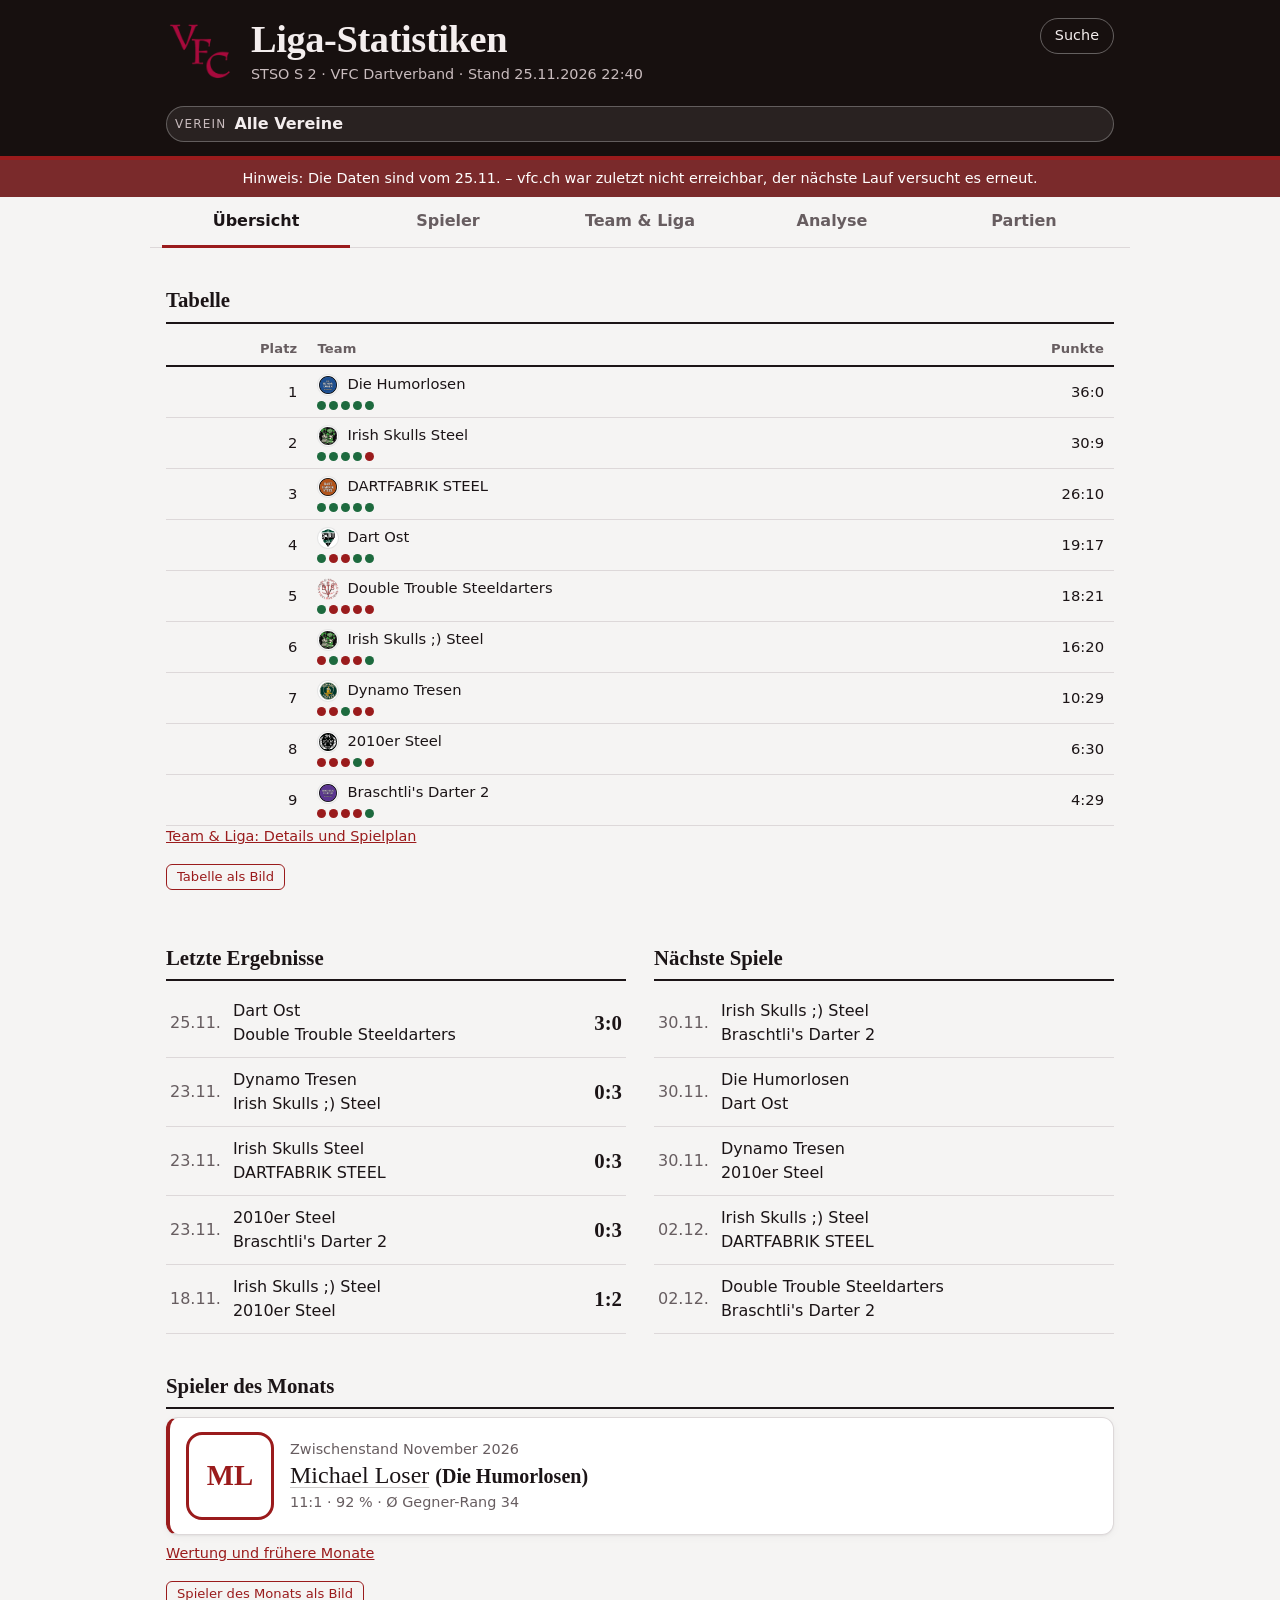
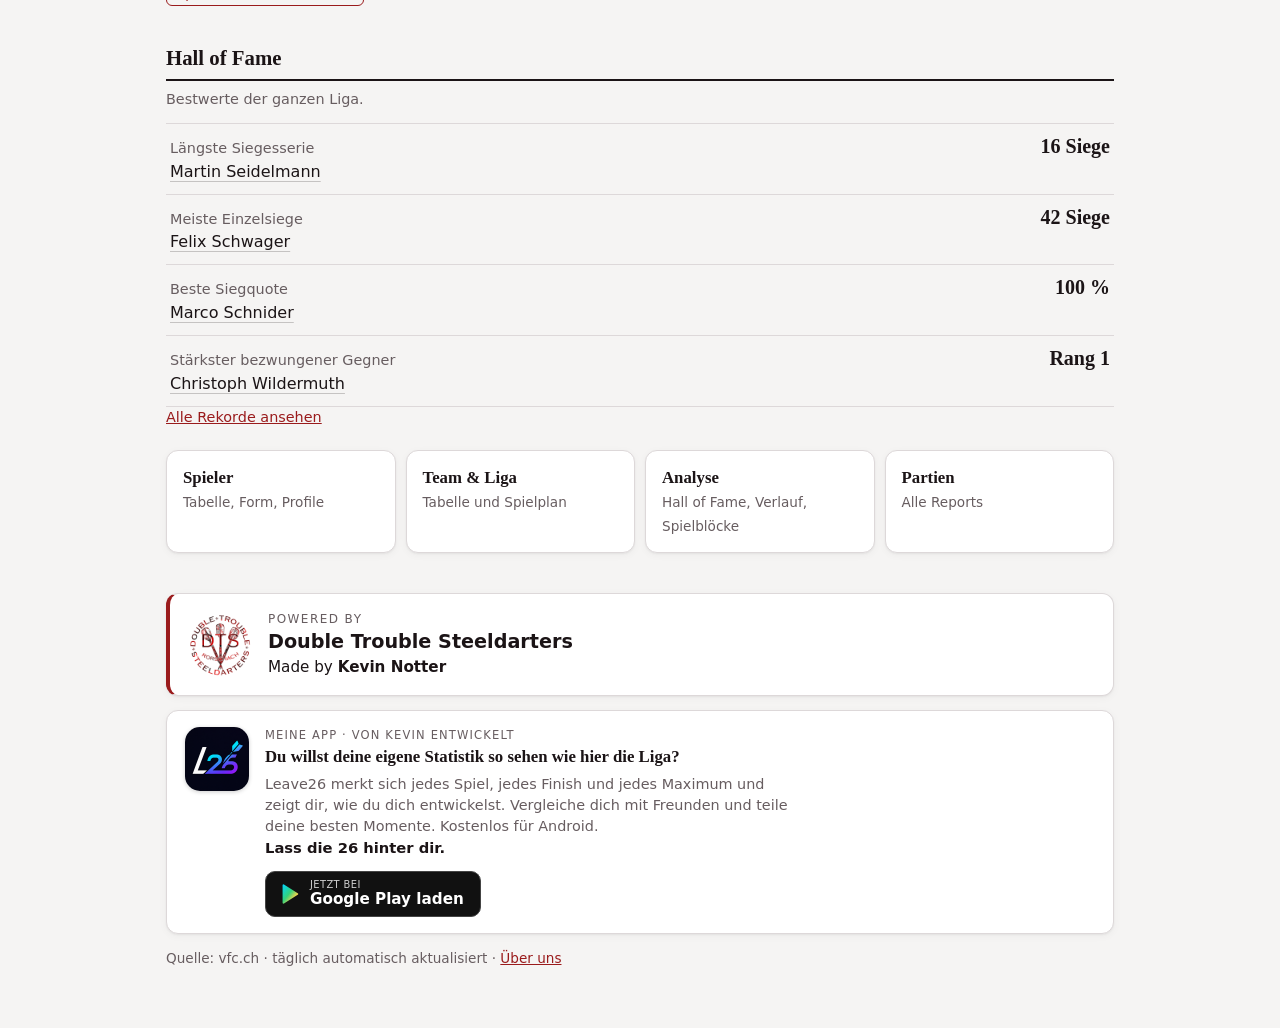
==== commit bffae462: "Statistiken aktualisiert" ====
--- a/docs/index.html
+++ b/docs/index.html
@@ -365,7 +365,7 @@
 
 .l26 h3{font-size:1.05rem;line-height:1.3;margin:2px 0 6px}.l26-tag{margin:0 0 12px;font-weight:600;font-size:.92rem}
 </style><script>document.documentElement.className='js'</script><script>(function(){try{var u="https://script.google.com/macros/s/AKfycbz_W5_9DjlGJ0NvzV2dZzoEh_ncL2MbRZa4q7our2tpKmuY3xNzZMDfDNxDrgDfyIwS/exec",h=location.hostname;if(location.search.indexOf('ich')>=0)localStorage.setItem('dts.me','1');if(!u||localStorage.getItem('dts.me')||!/^https?:$/.test(location.protocol)||h==='localhost'||h==='127.0.0.1')return;var d=new Date().toISOString().slice(0,10);if(localStorage.getItem('dts.ping')===d)return;localStorage.setItem('dts.ping',d);fetch(u,{mode:'no-cors',keepalive:true,credentials:'omit',referrerPolicy:'no-referrer'}).catch(function(){})}catch(e){}})()</script></head><body><a class="skip" href="#main">Zum Inhalt</a><header class="top"><div class="brand wrap"><a class="vfc" href="https://vfc.ch" target="_blank" rel="noopener"><img src="vfc-logo.png" alt="VFC Dartverband" height="40"></a><div><h1>Liga-Statistiken</h1>
-<p class="sub">STSO S 2 · VFC Dartverband · Stand <time id="stand" datetime="2026-11-24">24.11.2026</time></p></div><button type="button" id="sbtn" class="sbtn" aria-label="Suche öffnen (Taste /)">Suche</button></div>
+<p class="sub">STSO S 2 · VFC Dartverband · Stand <time id="stand" datetime="2026-11-25T22:40+01:00">25.11.2026 22:40</time></p></div><button type="button" id="sbtn" class="sbtn" aria-label="Suche öffnen (Taste /)">Suche</button></div>
 <div class="clubbar wrap"><label class="club"><span class="clg" id="clg" aria-hidden="true"></span><span class="cl-l">Verein</span>
 <select id="club" aria-label="Verein für alle Reiter wählen"><option value='double trouble steeldarters' data-n='double trouble steeldarters' data-lg="&lt;span class=&#x27;tlg  nb&#x27;&gt;&lt;img src=&#x27;vereine/double-trouble-steeldarters.png&#x27; alt=&#x27;&#x27; loading=&#x27;lazy&#x27;&gt;&lt;/span&gt;" data-c='#8b1a1a' data-cd='#e0605a'>Double Trouble Steeldarters</option><option value='2010er steel' data-n='2010er steel' data-lg="&lt;span class=&#x27;tlg&#x27;&gt;&lt;img src=&#x27;vereine/2010er-steel.png&#x27; alt=&#x27;&#x27; loading=&#x27;lazy&#x27;&gt;&lt;/span&gt;" data-c='#5d646b' data-cd='#dfe3e8'>2010er Steel</option><option value='braschtli&#x27;s darter 2' data-n='braschtli&#x27;s darter 2' data-lg="&lt;span class=&#x27;tlg&#x27;&gt;&lt;img src=&#x27;vereine/braschtli-s-darter-2.png&#x27; alt=&#x27;&#x27; loading=&#x27;lazy&#x27;&gt;&lt;/span&gt;" data-c='#5b3590' data-cd='#b794e8'>Braschtli&#x27;s Darter 2</option><option value='dart ost' data-n='dart ost' data-lg="&lt;span class=&#x27;tlg&#x27;&gt;&lt;img src=&#x27;vereine/dart-ost.png&#x27; alt=&#x27;&#x27; loading=&#x27;lazy&#x27;&gt;&lt;/span&gt;" data-c='#0e7c7b' data-cd='#4fd1c5'>Dart Ost</option><option value='dartfabrik steel' data-n='dartfabrik steel' data-lg="&lt;span class=&#x27;tlg&#x27;&gt;&lt;img src=&#x27;vereine/dartfabrik-steel.png&#x27; alt=&#x27;&#x27; loading=&#x27;lazy&#x27;&gt;&lt;/span&gt;" data-c='#b3541a' data-cd='#f29a4a'>DARTFABRIK STEEL</option><option value='die humorlosen' data-n='die humorlosen' data-lg="&lt;span class=&#x27;tlg&#x27;&gt;&lt;img src=&#x27;vereine/die-humorlosen.png&#x27; alt=&#x27;&#x27; loading=&#x27;lazy&#x27;&gt;&lt;/span&gt;" data-c='#1d4f91' data-cd='#6aa6ee'>Die Humorlosen</option><option value='dynamo tresen' data-n='dynamo tresen' data-lg="&lt;span class=&#x27;tlg&#x27;&gt;&lt;img src=&#x27;vereine/dynamo-tresen.png&#x27; alt=&#x27;&#x27; loading=&#x27;lazy&#x27;&gt;&lt;/span&gt;" data-c='#9a7000' data-cd='#f2c230'>Dynamo Tresen</option><option value='irish skulls ;) steel' data-n='irish skulls ;) steel' data-lg="&lt;span class=&#x27;tlg&#x27;&gt;&lt;img src=&#x27;vereine/irish-skulls-steel.png&#x27; alt=&#x27;&#x27; loading=&#x27;lazy&#x27;&gt;&lt;/span&gt;" data-c='#1f7a3a' data-cd='#5fcf7e'>Irish Skulls ;) Steel</option><option value='irish skulls steel' data-n='irish skulls steel' data-lg="&lt;span class=&#x27;tlg&#x27;&gt;&lt;img src=&#x27;vereine/irish-skulls-steel.png&#x27; alt=&#x27;&#x27; loading=&#x27;lazy&#x27;&gt;&lt;/span&gt;" data-c='#1f7a3a' data-cd='#5fcf7e'>Irish Skulls Steel</option><option value='' data-n='' selected>Alle Vereine</option></select></label>
 <button type="button" id="fav" class="fav" aria-pressed="false" title="Als meinen Verein merken" aria-label="Als meinen Verein merken">☆</button></div></header>
@@ -376,17 +376,17 @@
 <div class="panel" id="p-uebersicht">
 <div id="today" class="today" role="status" hidden></div>
 <section id="mine" hidden><h2>Meine Spieler</h2><ul class="res" id="mine-l"></ul></section>
-<section><h2>Tabelle</h2><div class='scroll'><table><thead><tr><th class='num'>Platz</th><th>Team</th><th class='num'>Punkte</th></tr></thead><tbody><tr class='click lead' data-open='t0'><td class='num'>1</td><td><span class='tlg'><img src='vereine/die-humorlosen.png' alt='' loading='lazy'></span>Die Humorlosen<span class='tf under' aria-label='Form, letzte Partien'><i class='fd w' title='Double Trouble Steeldarters 0:3 Die Humorlosen (21.10.)'></i><i class='fd w' title='Die Humorlosen 3:0 Braschtli&#x27;s Darter 2 (26.10.)'></i><i class='fd w' title='2010er Steel 0:3 Die Humorlosen (02.11.)'></i><i class='fd w' title='Die Humorlosen 3:0 Irish Skulls ;) Steel (09.11.)'></i><i class='fd w' title='Dynamo Tresen 0:3 Die Humorlosen (16.11.)'></i></span></td><td class='num'>36:0</td></tr><tr class='click' data-open='t1'><td class='num'>2</td><td><span class='tlg'><img src='vereine/irish-skulls-steel.png' alt='' loading='lazy'></span>Irish Skulls Steel<span class='tf under' aria-label='Form, letzte Partien'><i class='fd w' title='Irish Skulls Steel 3:0 Irish Skulls ;) Steel (26.10.)'></i><i class='fd w' title='Dynamo Tresen 0:3 Irish Skulls Steel (02.11.)'></i><i class='fd w' title='Irish Skulls Steel 3:0 Dart Ost (09.11.)'></i><i class='fd w' title='Double Trouble Steeldarters 0:3 Irish Skulls Steel (18.11.)'></i><i class='fd l' title='Irish Skulls Steel 0:3 DARTFABRIK STEEL (23.11.)'></i></span></td><td class='num'>30:9</td></tr><tr class='click' data-open='t2'><td class='num'>3</td><td><span class='tlg'><img src='vereine/dartfabrik-steel.png' alt='' loading='lazy'></span>DARTFABRIK STEEL<span class='tf under' aria-label='Form, letzte Partien'><i class='fd w' title='DARTFABRIK STEEL 3:0 2010er Steel (19.10.)'></i><i class='fd w' title='DARTFABRIK STEEL 3:0 Dynamo Tresen (26.10.)'></i><i class='fd w' title='Dart Ost 0:3 DARTFABRIK STEEL (04.11.)'></i><i class='fd w' title='DARTFABRIK STEEL 3:0 Braschtli&#x27;s Darter 2 (09.11.)'></i><i class='fd w' title='Irish Skulls Steel 0:3 DARTFABRIK STEEL (23.11.)'></i></span></td><td class='num'>26:10</td></tr><tr class='click' data-open='t3'><td class='num'>4</td><td><span class='tlg  nb'><img src='vereine/double-trouble-steeldarters.png' alt='' loading='lazy'></span>Double Trouble Steeldarters<span class='tf under' aria-label='Form, letzte Partien'><i class='fd l' title='Double Trouble Steeldarters 0:3 Die Humorlosen (21.10.)'></i><i class='fd w' title='Double Trouble Steeldarters 2:1 2010er Steel (27.10.)'></i><i class='fd l' title='Irish Skulls ;) Steel 3:0 Double Trouble Steeldarters (04.11.)'></i><i class='fd l' title='Double Trouble Steeldarters 1:2 Dynamo Tresen (11.11.)'></i><i class='fd l' title='Double Trouble Steeldarters 0:3 Irish Skulls Steel (18.11.)'></i></span></td><td class='num'>18:18</td></tr><tr class='click' data-open='t4'><td class='num'>5</td><td><span class='tlg'><img src='vereine/dart-ost.png' alt='' loading='lazy'></span>Dart Ost<span class='tf under' aria-label='Form, letzte Partien'><i class='fd w' title='Dart Ost 3:0 Irish Skulls ;) Steel (14.10.)'></i><i class='fd w' title='Dart Ost 3:0 Dynamo Tresen (21.10.)'></i><i class='fd l' title='Dart Ost 0:3 DARTFABRIK STEEL (04.11.)'></i><i class='fd l' title='Irish Skulls Steel 3:0 Dart Ost (09.11.)'></i><i class='fd w' title='Braschtli&#x27;s Darter 2 0:3 Dart Ost (16.11.)'></i></span></td><td class='num'>16:17</td></tr><tr class='click' data-open='t5'><td class='num'>6</td><td><span class='tlg'><img src='vereine/irish-skulls-steel.png' alt='' loading='lazy'></span>Irish Skulls ;) Steel<span class='tf under' aria-label='Form, letzte Partien'><i class='fd l' title='Dart Ost 3:0 Irish Skulls ;) Steel (14.10.)'></i><i class='fd l' title='Irish Skulls Steel 3:0 Irish Skulls ;) Steel (26.10.)'></i><i class='fd w' title='Irish Skulls ;) Steel 3:0 Double Trouble Steeldarters (04.11.)'></i><i class='fd l' title='Die Humorlosen 3:0 Irish Skulls ;) Steel (09.11.)'></i><i class='fd l' title='Irish Skulls ;) Steel 1:2 2010er Steel (18.11.)'></i></span></td><td class='num'>13:20</td></tr><tr class='click' data-open='t6'><td class='num'>7</td><td><span class='tlg'><img src='vereine/dynamo-tresen.png' alt='' loading='lazy'></span>Dynamo Tresen<span class='tf under' aria-label='Form, letzte Partien'><i class='fd l' title='Dart Ost 3:0 Dynamo Tresen (21.10.)'></i><i class='fd l' title='DARTFABRIK STEEL 3:0 Dynamo Tresen (26.10.)'></i><i class='fd l' title='Dynamo Tresen 0:3 Irish Skulls Steel (02.11.)'></i><i class='fd w' title='Double Trouble Steeldarters 1:2 Dynamo Tresen (11.11.)'></i><i class='fd l' title='Dynamo Tresen 0:3 Die Humorlosen (16.11.)'></i></span></td><td class='num'>10:26</td></tr><tr class='click' data-open='t7'><td class='num'>8</td><td><span class='tlg'><img src='vereine/2010er-steel.png' alt='' loading='lazy'></span>2010er Steel<span class='tf under' aria-label='Form, letzte Partien'><i class='fd l' title='DARTFABRIK STEEL 3:0 2010er Steel (19.10.)'></i><i class='fd l' title='Double Trouble Steeldarters 2:1 2010er Steel (27.10.)'></i><i class='fd l' title='2010er Steel 0:3 Die Humorlosen (02.11.)'></i><i class='fd w' title='Irish Skulls ;) Steel 1:2 2010er Steel (18.11.)'></i><i class='fd l' title='2010er Steel 0:3 Braschtli&#x27;s Darter 2 (23.11.)'></i></span></td><td class='num'>6:30</td></tr><tr class='click' data-open='t8'><td class='num'>9</td><td><span class='tlg'><img src='vereine/braschtli-s-darter-2.png' alt='' loading='lazy'></span>Braschtli&#x27;s Darter 2<span class='tf under' aria-label='Form, letzte Partien'><i class='fd l' title='Braschtli&#x27;s Darter 2 0:3 Irish Skulls Steel (19.10.)'></i><i class='fd l' title='Die Humorlosen 3:0 Braschtli&#x27;s Darter 2 (26.10.)'></i><i class='fd l' title='DARTFABRIK STEEL 3:0 Braschtli&#x27;s Darter 2 (09.11.)'></i><i class='fd l' title='Braschtli&#x27;s Darter 2 0:3 Dart Ost (16.11.)'></i><i class='fd w' title='2010er Steel 0:3 Braschtli&#x27;s Darter 2 (23.11.)'></i></span></td><td class='num'>4:29</td></tr></tbody></table></div><p class='hint'><a href='#liga'>Team &amp; Liga: Details und Spielplan</a></p><p class='acts'><button type='button' class='rb' data-card='table'>Tabelle als Bild</button></p></section><div class='two'><section><h2>Letzte Ergebnisse</h2><ul class='res'><li><button class='resrow' data-open='o2621648'><span class='rd'>23.11.</span><span class='ro'>Irish Skulls Steel<br>DARTFABRIK STEEL<small></small></span><b class='sc'>0:3</b></button></li><li><button class='resrow' data-open='o2621649'><span class='rd'>23.11.</span><span class='ro'>2010er Steel<br>Braschtli&#x27;s Darter 2<small></small></span><b class='sc'>0:3</b></button></li><li><button class='resrow' data-open='o2621645'><span class='rd'>18.11.</span><span class='ro'>Irish Skulls ;) Steel<br>2010er Steel<small></small></span><b class='sc'>1:2</b></button></li><li><button class='resrow' data-open='m11'><span class='rd'>18.11.</span><span class='ro'>Double Trouble Steeldarters<br>Irish Skulls Steel<small></small></span><b class='sc'>0:3</b></button></li><li><button class='resrow' data-open='o2621643'><span class='rd'>16.11.</span><span class='ro'>Dynamo Tresen<br>Die Humorlosen<small></small></span><b class='sc'>0:3</b></button></li></ul></section><section><h2>Nächste Spiele</h2><ul class='res'><li><div class='resrow'><span class='rd'>23.11.</span><span class='ro'>Dynamo Tresen<br>Irish Skulls ;) Steel<small></small></span><b class='sc'></b></div></li><li><div class='resrow'><span class='rd'>25.11.</span><span class='ro'>Dart Ost<br>Double Trouble Steeldarters<small></small></span><b class='sc'></b></div></li><li><div class='resrow'><span class='rd'>30.11.</span><span class='ro'>Irish Skulls ;) Steel<br>Braschtli&#x27;s Darter 2<small></small></span><b class='sc'></b></div></li><li><div class='resrow'><span class='rd'>30.11.</span><span class='ro'>Die Humorlosen<br>Dart Ost<small></small></span><b class='sc'></b></div></li><li><div class='resrow'><span class='rd'>30.11.</span><span class='ro'>Dynamo Tresen<br>2010er Steel<small></small></span><b class='sc'></b></div></li></ul></section></div><section><h2>Spieler des Monats</h2><div class='potm'><span class="pic ini" aria-hidden="true">FZ</span><div><p class='sub'>Zwischenstand November 2026</p><h3 class='vs'><button class='tl' data-open='lp6_0'>Fabian Ziegler</button> <small>(Dynamo Tresen)</small></h3><p class='sub'>6:0 · 100 % · Ø Gegner-Rang 34</p></div></div><p class='hint'><a href='#analyse'>Wertung und frühere Monate</a></p><p class='acts'><button type='button' class='rb' data-card='potm'>Spieler des Monats als Bild</button></p></section><section><h2>Hall of Fame</h2><p class='hint'>Bestwerte der ganzen Liga.</p><div class='hof-g slim'><div class='hf'><p class='sub'>Längste Siegesserie</p><b class='big'>16 Siege</b><p><button class='tl' data-open='lp0_2'>Martin Seidelmann</button><small>Die Humorlosen</small></p><small>in Folge</small></div><div class='hf'><p class='sub'>Meiste Einzelsiege</p><b class='big'>42 Siege</b><p><button class='tl' data-open='lp1_0'>Felix Schwager</button><small>Irish Skulls Steel</small></p><small>42:10</small></div><div class='hf'><p class='sub'>Beste Siegquote</p><b class='big'>100 %</b><p><button class='tl' data-open='lp6_1'>Marco Schnider</button><small>Dynamo Tresen</small></p><small>12:0</small></div><div class='hf'><p class='sub'>Stärkster bezwungener Gegner</p><b class='big'>Rang 1</b><p><button class='tl' data-open='p0'>Christoph Wildermuth</button><small>Double Trouble Steeldarters</small></p><small>gegen Michael Loser (Die Humorlosen)</small></div></div><p class='hint'><a href='#analyse'>Alle Rekorde ansehen</a></p></section><nav class='jump' aria-label='Weitere Bereiche'><a class='jt' href='#spieler'><b>Spieler</b><span>Tabelle, Form, Profile</span></a><a class='jt' href='#liga'><b>Team &amp; Liga</b><span>Tabelle und Spielplan</span></a><a class='jt' href='#analyse'><b>Analyse</b><span>Hall of Fame, Verlauf, Spielblöcke</span></a><a class='jt' href='#partien'><b>Partien</b><span>Alle Reports</span></a></nav>
+<section><h2>Tabelle</h2><div class='scroll'><table><thead><tr><th class='num'>Platz</th><th>Team</th><th class='num'>Punkte</th></tr></thead><tbody><tr class='click lead' data-open='t0'><td class='num'>1</td><td><span class='tlg'><img src='vereine/die-humorlosen.png' alt='' loading='lazy'></span>Die Humorlosen<span class='tf under' aria-label='Form, letzte Partien'><i class='fd w' title='Double Trouble Steeldarters 0:3 Die Humorlosen (21.10.)'></i><i class='fd w' title='Die Humorlosen 3:0 Braschtli&#x27;s Darter 2 (26.10.)'></i><i class='fd w' title='2010er Steel 0:3 Die Humorlosen (02.11.)'></i><i class='fd w' title='Die Humorlosen 3:0 Irish Skulls ;) Steel (09.11.)'></i><i class='fd w' title='Dynamo Tresen 0:3 Die Humorlosen (16.11.)'></i></span></td><td class='num'>36:0</td></tr><tr class='click' data-open='t1'><td class='num'>2</td><td><span class='tlg'><img src='vereine/irish-skulls-steel.png' alt='' loading='lazy'></span>Irish Skulls Steel<span class='tf under' aria-label='Form, letzte Partien'><i class='fd w' title='Irish Skulls Steel 3:0 Irish Skulls ;) Steel (26.10.)'></i><i class='fd w' title='Dynamo Tresen 0:3 Irish Skulls Steel (02.11.)'></i><i class='fd w' title='Irish Skulls Steel 3:0 Dart Ost (09.11.)'></i><i class='fd w' title='Double Trouble Steeldarters 0:3 Irish Skulls Steel (18.11.)'></i><i class='fd l' title='Irish Skulls Steel 0:3 DARTFABRIK STEEL (23.11.)'></i></span></td><td class='num'>30:9</td></tr><tr class='click' data-open='t2'><td class='num'>3</td><td><span class='tlg'><img src='vereine/dartfabrik-steel.png' alt='' loading='lazy'></span>DARTFABRIK STEEL<span class='tf under' aria-label='Form, letzte Partien'><i class='fd w' title='DARTFABRIK STEEL 3:0 2010er Steel (19.10.)'></i><i class='fd w' title='DARTFABRIK STEEL 3:0 Dynamo Tresen (26.10.)'></i><i class='fd w' title='Dart Ost 0:3 DARTFABRIK STEEL (04.11.)'></i><i class='fd w' title='DARTFABRIK STEEL 3:0 Braschtli&#x27;s Darter 2 (09.11.)'></i><i class='fd w' title='Irish Skulls Steel 0:3 DARTFABRIK STEEL (23.11.)'></i></span></td><td class='num'>26:10</td></tr><tr class='click' data-open='t3'><td class='num'>4</td><td><span class='tlg'><img src='vereine/dart-ost.png' alt='' loading='lazy'></span>Dart Ost<span class='tf under' aria-label='Form, letzte Partien'><i class='fd w' title='Dart Ost 3:0 Dynamo Tresen (21.10.)'></i><i class='fd l' title='Dart Ost 0:3 DARTFABRIK STEEL (04.11.)'></i><i class='fd l' title='Irish Skulls Steel 3:0 Dart Ost (09.11.)'></i><i class='fd w' title='Braschtli&#x27;s Darter 2 0:3 Dart Ost (16.11.)'></i><i class='fd w' title='Dart Ost 3:0 Double Trouble Steeldarters (25.11.)'></i></span></td><td class='num'>19:17</td></tr><tr class='click' data-open='t4'><td class='num'>5</td><td><span class='tlg  nb'><img src='vereine/double-trouble-steeldarters.png' alt='' loading='lazy'></span>Double Trouble Steeldarters<span class='tf under' aria-label='Form, letzte Partien'><i class='fd w' title='Double Trouble Steeldarters 2:1 2010er Steel (27.10.)'></i><i class='fd l' title='Irish Skulls ;) Steel 3:0 Double Trouble Steeldarters (04.11.)'></i><i class='fd l' title='Double Trouble Steeldarters 1:2 Dynamo Tresen (11.11.)'></i><i class='fd l' title='Double Trouble Steeldarters 0:3 Irish Skulls Steel (18.11.)'></i><i class='fd l' title='Dart Ost 3:0 Double Trouble Steeldarters (25.11.)'></i></span></td><td class='num'>18:21</td></tr><tr class='click' data-open='t5'><td class='num'>6</td><td><span class='tlg'><img src='vereine/irish-skulls-steel.png' alt='' loading='lazy'></span>Irish Skulls ;) Steel<span class='tf under' aria-label='Form, letzte Partien'><i class='fd l' title='Irish Skulls Steel 3:0 Irish Skulls ;) Steel (26.10.)'></i><i class='fd w' title='Irish Skulls ;) Steel 3:0 Double Trouble Steeldarters (04.11.)'></i><i class='fd l' title='Die Humorlosen 3:0 Irish Skulls ;) Steel (09.11.)'></i><i class='fd l' title='Irish Skulls ;) Steel 1:2 2010er Steel (18.11.)'></i><i class='fd w' title='Dynamo Tresen 0:3 Irish Skulls ;) Steel (23.11.)'></i></span></td><td class='num'>16:20</td></tr><tr class='click' data-open='t6'><td class='num'>7</td><td><span class='tlg'><img src='vereine/dynamo-tresen.png' alt='' loading='lazy'></span>Dynamo Tresen<span class='tf under' aria-label='Form, letzte Partien'><i class='fd l' title='DARTFABRIK STEEL 3:0 Dynamo Tresen (26.10.)'></i><i class='fd l' title='Dynamo Tresen 0:3 Irish Skulls Steel (02.11.)'></i><i class='fd w' title='Double Trouble Steeldarters 1:2 Dynamo Tresen (11.11.)'></i><i class='fd l' title='Dynamo Tresen 0:3 Die Humorlosen (16.11.)'></i><i class='fd l' title='Dynamo Tresen 0:3 Irish Skulls ;) Steel (23.11.)'></i></span></td><td class='num'>10:29</td></tr><tr class='click' data-open='t7'><td class='num'>8</td><td><span class='tlg'><img src='vereine/2010er-steel.png' alt='' loading='lazy'></span>2010er Steel<span class='tf under' aria-label='Form, letzte Partien'><i class='fd l' title='DARTFABRIK STEEL 3:0 2010er Steel (19.10.)'></i><i class='fd l' title='Double Trouble Steeldarters 2:1 2010er Steel (27.10.)'></i><i class='fd l' title='2010er Steel 0:3 Die Humorlosen (02.11.)'></i><i class='fd w' title='Irish Skulls ;) Steel 1:2 2010er Steel (18.11.)'></i><i class='fd l' title='2010er Steel 0:3 Braschtli&#x27;s Darter 2 (23.11.)'></i></span></td><td class='num'>6:30</td></tr><tr class='click' data-open='t8'><td class='num'>9</td><td><span class='tlg'><img src='vereine/braschtli-s-darter-2.png' alt='' loading='lazy'></span>Braschtli&#x27;s Darter 2<span class='tf under' aria-label='Form, letzte Partien'><i class='fd l' title='Braschtli&#x27;s Darter 2 0:3 Irish Skulls Steel (19.10.)'></i><i class='fd l' title='Die Humorlosen 3:0 Braschtli&#x27;s Darter 2 (26.10.)'></i><i class='fd l' title='DARTFABRIK STEEL 3:0 Braschtli&#x27;s Darter 2 (09.11.)'></i><i class='fd l' title='Braschtli&#x27;s Darter 2 0:3 Dart Ost (16.11.)'></i><i class='fd w' title='2010er Steel 0:3 Braschtli&#x27;s Darter 2 (23.11.)'></i></span></td><td class='num'>4:29</td></tr></tbody></table></div><p class='hint'><a href='#liga'>Team &amp; Liga: Details und Spielplan</a></p><p class='acts'><button type='button' class='rb' data-card='table'>Tabelle als Bild</button></p></section><div class='two'><section><h2>Letzte Ergebnisse</h2><ul class='res'><li><button class='resrow' data-open='m12'><span class='rd'>25.11.</span><span class='ro'>Dart Ost<br>Double Trouble Steeldarters<small></small></span><b class='sc'>3:0</b></button></li><li><button class='resrow' data-open='o2621647'><span class='rd'>23.11.</span><span class='ro'>Dynamo Tresen<br>Irish Skulls ;) Steel<small></small></span><b class='sc'>0:3</b></button></li><li><button class='resrow' data-open='o2621648'><span class='rd'>23.11.</span><span class='ro'>Irish Skulls Steel<br>DARTFABRIK STEEL<small></small></span><b class='sc'>0:3</b></button></li><li><button class='resrow' data-open='o2621649'><span class='rd'>23.11.</span><span class='ro'>2010er Steel<br>Braschtli&#x27;s Darter 2<small></small></span><b class='sc'>0:3</b></button></li><li><button class='resrow' data-open='o2621645'><span class='rd'>18.11.</span><span class='ro'>Irish Skulls ;) Steel<br>2010er Steel<small></small></span><b class='sc'>1:2</b></button></li></ul></section><section><h2>Nächste Spiele</h2><ul class='res'><li><div class='resrow'><span class='rd'>30.11.</span><span class='ro'>Irish Skulls ;) Steel<br>Braschtli&#x27;s Darter 2<small></small></span><b class='sc'></b></div></li><li><div class='resrow'><span class='rd'>30.11.</span><span class='ro'>Die Humorlosen<br>Dart Ost<small></small></span><b class='sc'></b></div></li><li><div class='resrow'><span class='rd'>30.11.</span><span class='ro'>Dynamo Tresen<br>2010er Steel<small></small></span><b class='sc'></b></div></li><li><div class='resrow'><span class='rd'>02.12.</span><span class='ro'>Irish Skulls ;) Steel<br>DARTFABRIK STEEL<small></small></span><b class='sc'></b></div></li><li><div class='resrow'><span class='rd'>02.12.</span><span class='ro'>Double Trouble Steeldarters<br>Braschtli&#x27;s Darter 2<small></small></span><b class='sc'></b></div></li></ul></section></div><section><h2>Spieler des Monats</h2><div class='potm'><span class="pic ini" aria-hidden="true">ML</span><div><p class='sub'>Zwischenstand November 2026</p><h3 class='vs'><button class='tl' data-open='lp0_0'>Michael Loser</button> <small>(Die Humorlosen)</small></h3><p class='sub'>11:1 · 92 % · Ø Gegner-Rang 34</p></div></div><p class='hint'><a href='#analyse'>Wertung und frühere Monate</a></p><p class='acts'><button type='button' class='rb' data-card='potm'>Spieler des Monats als Bild</button></p></section><section><h2>Hall of Fame</h2><p class='hint'>Bestwerte der ganzen Liga.</p><div class='hof-g slim'><div class='hf'><p class='sub'>Längste Siegesserie</p><b class='big'>16 Siege</b><p><button class='tl' data-open='lp0_2'>Martin Seidelmann</button><small>Die Humorlosen</small></p><small>in Folge</small></div><div class='hf'><p class='sub'>Meiste Einzelsiege</p><b class='big'>42 Siege</b><p><button class='tl' data-open='lp1_0'>Felix Schwager</button><small>Irish Skulls Steel</small></p><small>42:10</small></div><div class='hf'><p class='sub'>Beste Siegquote</p><b class='big'>100 %</b><p><button class='tl' data-open='lp6_1'>Marco Schnider</button><small>Dynamo Tresen</small></p><small>12:0</small></div><div class='hf'><p class='sub'>Stärkster bezwungener Gegner</p><b class='big'>Rang 1</b><p><button class='tl' data-open='p0'>Christoph Wildermuth</button><small>Double Trouble Steeldarters</small></p><small>gegen Michael Loser (Die Humorlosen)</small></div></div><p class='hint'><a href='#analyse'>Alle Rekorde ansehen</a></p></section><nav class='jump' aria-label='Weitere Bereiche'><a class='jt' href='#spieler'><b>Spieler</b><span>Tabelle, Form, Profile</span></a><a class='jt' href='#liga'><b>Team &amp; Liga</b><span>Tabelle und Spielplan</span></a><a class='jt' href='#analyse'><b>Analyse</b><span>Hall of Fame, Verlauf, Spielblöcke</span></a><a class='jt' href='#partien'><b>Partien</b><span>Alle Reports</span></a></nav>
 </div>
 
 <div class="panel" id="p-spieler">
 <section><h2>Spieler</h2>
 <form class="filter" role="search" onsubmit="return false">
-<select id="f-team" aria-label="Verein"><option value='own' data-n='double trouble steeldarters'>Double Trouble Steeldarters</option><option value='t0' data-n='die humorlosen'>Die Humorlosen</option><option value='t1' data-n='irish skulls steel'>Irish Skulls Steel</option><option value='t2' data-n='dartfabrik steel'>DARTFABRIK STEEL</option><option value='t4' data-n='dart ost'>Dart Ost</option><option value='t5' data-n='irish skulls ;) steel'>Irish Skulls ;) Steel</option><option value='t6' data-n='dynamo tresen'>Dynamo Tresen</option><option value='t7' data-n='2010er steel'>2010er Steel</option><option value='t8' data-n='braschtli&#x27;s darter 2'>Braschtli&#x27;s Darter 2</option><option value='all' data-n='' selected>Alle Vereine</option></select>
+<select id="f-team" aria-label="Verein"><option value='own' data-n='double trouble steeldarters'>Double Trouble Steeldarters</option><option value='t0' data-n='die humorlosen'>Die Humorlosen</option><option value='t1' data-n='irish skulls steel'>Irish Skulls Steel</option><option value='t2' data-n='dartfabrik steel'>DARTFABRIK STEEL</option><option value='t3' data-n='dart ost'>Dart Ost</option><option value='t5' data-n='irish skulls ;) steel'>Irish Skulls ;) Steel</option><option value='t6' data-n='dynamo tresen'>Dynamo Tresen</option><option value='t7' data-n='2010er steel'>2010er Steel</option><option value='t8' data-n='braschtli&#x27;s darter 2'>Braschtli&#x27;s Darter 2</option><option value='all' data-n='' selected>Alle Vereine</option></select>
 <input type="search" id="f-pq" placeholder="Spieler suchen" aria-label="Spieler suchen">
 </form>
 <p class="hint">Nur Einzel. Spaltenköpfe zum Sortieren anklicken. Punkte: 2:0 = 4, 2:1 = 3, 1:2 = 1, 0:2 = 0. Ranglistenwert = Punkte² / (4 · Spiele).</p>
-<div class='tp' data-t='own' hidden><div class='scroll'><table class='sortable sticky'><thead><tr><th>Spieler</th><th>Rang</th><th>Spiele</th><th>Bilanz</th><th>Punkte</th><th>Rangl.-Wert</th><th>Quote</th><th>Ø Gegner</th><th>Rang 1–10</th><th>11–30</th><th>31+</th></tr></thead><tbody><tr class='click' data-open='p0' data-q='christoph wildermuth double trouble steeldarters'><td data-v='Christoph Wildermuth'><button class='tl' data-open='p0'>Christoph Wildermuth</button></td><td class='num' data-v='5'>5</td><td class='num' data-v='36'>36</td><td class='num' data-v='28'>28:8</td><td class='num' data-v='102'>102</td><td class='num' data-v='72.25'>72.2</td><td data-v='0.778'><span class="bar" aria-hidden="true"><i style="width:78%"></i></span><span class='q'>78 %</span></td><td class='num' data-v='28.333333333333332'>28.3</td><td class='num' data-v='2'>5:3</td><td class='num' data-v='1'>6:5</td><td class='num' data-v='17'>17:0</td></tr><tr class='click' data-open='p1' data-q='nevio bachmann double trouble steeldarters'><td data-v='Nevio Bachmann'><button class='tl' data-open='p1'>Nevio Bachmann</button></td><td class='num' data-v='14'>14</td><td class='num' data-v='33'>33</td><td class='num' data-v='21'>21:12</td><td class='num' data-v='82'>82</td><td class='num' data-v='50.94'>50.9</td><td data-v='0.636'><span class="bar" aria-hidden="true"><i style="width:64%"></i></span><span class='q'>64 %</span></td><td class='num' data-v='32.09090909090909'>32.1</td><td class='num' data-v='-6'>1:7</td><td class='num' data-v='2'>5:3</td><td class='num' data-v='13'>15:2</td></tr><tr class='click' data-open='p2' data-q='juliano goncalves da costa double trouble steeldarters'><td data-v='Juliano Goncalves da Costa'><button class='tl' data-open='p2'>Juliano Goncalves da Costa</button></td><td class='num' data-v='22'>22</td><td class='num' data-v='25'>25</td><td class='num' data-v='17'>17:8</td><td class='num' data-v='63'>63</td><td class='num' data-v='39.69'>39.7</td><td data-v='0.680'><span class="bar" aria-hidden="true"><i style="width:68%"></i></span><span class='q'>68 %</span></td><td class='num' data-v='29.08'>29.1</td><td class='num' data-v='1'>2:1</td><td class='num' data-v='-1'>5:6</td><td class='num' data-v='9'>10:1</td></tr><tr class='click' data-open='p3' data-q='daniel laszlo sandor double trouble steeldarters'><td data-v='Daniel Laszlo Sandor'><button class='tl' data-open='p3'>Daniel Laszlo Sandor</button></td><td class='num' data-v='36'>36</td><td class='num' data-v='18'>18</td><td class='num' data-v='10'>10:8</td><td class='num' data-v='37'>37</td><td class='num' data-v='19.01'>19.0</td><td data-v='0.556'><span class="bar" aria-hidden="true"><i style="width:56%"></i></span><span class='q'>56 %</span></td><td class='num' data-v='22.944444444444443'>22.9</td><td class='num' data-v='-1'>3:4</td><td class='num' data-v='-2'>1:3</td><td class='num' data-v='5'>6:1</td></tr><tr class='click' data-open='p4' data-q='kevin notter double trouble steeldarters'><td data-v='Kevin Notter'><button class='tl' data-open='p4'>Kevin Notter</button></td><td class='num' data-v='39'>39</td><td class='num' data-v='30'>30</td><td class='num' data-v='11'>11:19</td><td class='num' data-v='43'>43</td><td class='num' data-v='15.41'>15.4</td><td data-v='0.367'><span class="bar" aria-hidden="true"><i style="width:37%"></i></span><span class='q'>37 %</span></td><td class='num' data-v='24.366666666666667'>24.4</td><td class='num' data-v='-8'>0:8</td><td class='num' data-v='-3'>4:7</td><td class='num' data-v='3'>7:4</td></tr><tr class='click' data-open='p5' data-q='elia tanner double trouble steeldarters'><td data-v='Elia Tanner'><button class='tl' data-open='p5'>Elia Tanner</button></td><td class='num' data-v='44'>44</td><td class='num' data-v='17'>17</td><td class='num' data-v='7'>7:10</td><td class='num' data-v='27'>27</td><td class='num' data-v='10.72'>10.7</td><td data-v='0.412'><span class="bar" aria-hidden="true"><i style="width:41%"></i></span><span class='q'>41 %</span></td><td class='num' data-v='29.058823529411764'>29.1</td><td class='num' data-v='-3'>0:3</td><td class='num' data-v='2'>4:2</td><td class='num' data-v='-2'>3:5</td></tr><tr class='click' data-open='p6' data-q='pascal maulaz double trouble steeldarters'><td data-v='Pascal Maulaz'><button class='tl' data-open='p6'>Pascal Maulaz</button></td><td class='num' data-v='53'>53</td><td class='num' data-v='19'>19</td><td class='num' data-v='4'>4:15</td><td class='num' data-v='15'>15</td><td class='num' data-v='2.96'>3.0</td><td data-v='0.211'><span class="bar" aria-hidden="true"><i style="width:21%"></i></span><span class='q'>21 %</span></td><td class='num' data-v='28.36842105263158'>28.4</td><td class='num' data-v='-2'>0:2</td><td class='num' data-v='-8'>0:8</td><td class='num' data-v='-1'>4:5</td></tr><tr class='click' data-open='p7' data-q='tobias fiedler double trouble steeldarters'><td data-v='Tobias Fiedler'><button class='tl' data-open='p7'>Tobias Fiedler</button></td><td class='num' data-v='56'>56</td><td class='num' data-v='14'>14</td><td class='num' data-v='2'>2:12</td><td class='num' data-v='11'>11</td><td class='num' data-v='2.16'>2.2</td><td data-v='0.143'><span class="bar" aria-hidden="true"><i style="width:14%"></i></span><span class='q'>14 %</span></td><td class='num' data-v='34.92857142857143'>34.9</td><td class='num' data-v='-1'>0:1</td><td class='num' data-v='-3'>1:4</td><td class='num' data-v='-6'>1:7</td></tr></tbody><tfoot><tr><td>Team</td><td></td><td class='num'>192</td><td class='num'>100:92</td><td class='num'>380</td><td></td><td>52 %</td><td class='num'>28.5</td><td class='num'>11:29</td><td class='num'>26:38</td><td class='num'>63:25</td></tr></tfoot></table></div><section><h2>Heim und Auswärts</h2><p class='hint'>Einzelbilanz pro Spieler (Siege:Niederlagen).</p><div class='scroll'><table class='sticky'><thead><tr><th>Spieler</th><th class='num'>Heim</th><th class='num'>Auswärts</th></tr></thead><tbody><tr><td>Christoph Wildermuth</td><td class='num'>12:4</td><td class='num'>16:4</td></tr><tr><td>Nevio Bachmann</td><td class='num'>11:5</td><td class='num'>10:7</td></tr><tr><td>Juliano Goncalves da Costa</td><td class='num'>7:0</td><td class='num'>10:8</td></tr><tr><td>Daniel Laszlo Sandor</td><td class='num'>8:6</td><td class='num'>2:2</td></tr><tr><td>Kevin Notter</td><td class='num'>6:12</td><td class='num'>5:7</td></tr><tr><td>Elia Tanner</td><td class='num'>4:7</td><td class='num'>3:3</td></tr><tr><td>Pascal Maulaz</td><td class='num'>2:6</td><td class='num'>2:9</td></tr><tr><td>Tobias Fiedler</td><td class='num'>1:5</td><td class='num'>1:7</td></tr></tbody></table></div></section><section><h2>Form</h2><p class='hint'>Letzte Ergebnisse von links (älter) nach rechts (neuer). S = Sieg, N = Niederlage. Trend: ▲ letzte Ergebnisse mindestens 10 Prozentpunkte besser als die Gesamtquote, ▼ mindestens 10 schlechter. Die Kurve zeigt die Siegquote nach jedem Spiel.</p><div class='scroll'><table class='sticky'><thead><tr><th>Spieler</th><th>Letzte 5</th><th>Bilanz</th><th>Quote gesamt</th><th>Trend</th><th>Verlauf</th></tr></thead><tbody><tr><td>Christoph Wildermuth</td><td><span class="dots"><span class="dot w" title="Sieg 2:1 gegen Patric Fricker (11.11.)">S</span><span class="dot l" title="Niederlage 0:2 gegen Roberto Lisitsov (18.11.)">N</span><span class="dot w" title="Sieg 2:0 gegen Martin Vomend (18.11.)">S</span><span class="dot w" title="Sieg 2:0 gegen Elia Meyer (18.11.)">S</span><span class="dot w" title="Sieg 2:0 gegen Felix Schwager (18.11.)">S</span></span></td><td class='num'>4:1</td><td class='num'>78 %</td><td class='num '>–</td><td><svg class="spark" viewBox="0 0 96 26" width="96" height="26" role="img" aria-label="Verlauf der Siegquote von Christoph Wildermuth"><polyline points="2.0,2.0 4.6,2.0 7.3,9.3 9.9,7.5 12.5,6.4 15.1,5.7 17.8,5.1 20.4,4.8 23.0,4.4 25.7,6.4 28.3,6.0 30.9,5.7 33.5,7.1 36.2,6.7 38.8,6.4 41.4,6.1 44.1,7.2 46.7,6.9 49.3,6.6 51.9,6.4 54.6,6.2 57.2,6.0 59.8,6.8 62.5,7.5 65.1,7.3 67.7,7.1 70.3,6.9 73.0,6.7 75.6,6.6 78.2,7.1 80.9,7.0 83.5,6.8 86.1,7.3 88.7,7.2 91.4,7.0 94.0,6.9"/><circle cx="94.0" cy="6.9" r="2.4"/></svg></td></tr><tr><td>Nevio Bachmann</td><td><span class="dots"><span class="dot w" title="Sieg 2:0 gegen Chris Malang (04.11.)">S</span><span class="dot w" title="Sieg 2:0 gegen Angelo Michielin (11.11.)">S</span><span class="dot w" title="Sieg 2:0 gegen Patric Fricker (11.11.)">S</span><span class="dot w" title="Sieg 2:0 gegen Jonas Herbinger (11.11.)">S</span><span class="dot l" title="Niederlage 0:2 gegen Fabian Ziegler (11.11.)">N</span></span></td><td class='num'>4:1</td><td class='num'>64 %</td><td class='num up'>▲</td><td><svg class="spark" viewBox="0 0 96 26" width="96" height="26" role="img" aria-label="Verlauf der Siegquote von Nevio Bachmann"><polyline points="2.0,24.0 4.9,13.0 7.8,9.3 10.6,7.5 13.5,10.8 16.4,9.3 19.2,8.3 22.1,7.5 25.0,9.3 27.9,8.6 30.8,8.0 33.6,7.5 36.5,7.1 39.4,8.3 42.2,7.9 45.1,7.5 48.0,8.5 50.9,8.1 53.8,7.8 56.6,7.5 59.5,8.3 62.4,8.0 65.2,8.7 68.1,9.3 71.0,9.0 73.9,9.6 76.8,10.1 79.6,10.6 82.5,10.3 85.4,10.1 88.2,9.8 91.1,9.6 94.0,10.0"/><circle cx="94.0" cy="10.0" r="2.4"/></svg></td></tr><tr><td>Juliano Goncalves da Costa</td><td><span class="dots"><span class="dot l" title="Niederlage 1:2 gegen Daniel Strasser (05.10.)">N</span><span class="dot l" title="Niederlage 0:2 gegen Matthias Sutter (04.11.)">N</span><span class="dot l" title="Niederlage 0:2 gegen Marco Müller (04.11.)">N</span><span class="dot w" title="Sieg 2:0 gegen Patric Fricker (11.11.)">S</span><span class="dot w" title="Sieg 2:0 gegen Angelo Michielin (11.11.)">S</span></span></td><td class='num'>2:3</td><td class='num'>68 %</td><td class='num down'>▼</td><td><svg class="spark" viewBox="0 0 96 26" width="96" height="26" role="img" aria-label="Verlauf der Siegquote von Juliano Goncalves da Costa"><polyline points="2.0,2.0 5.8,2.0 9.7,2.0 13.5,2.0 17.3,2.0 21.2,2.0 25.0,2.0 28.8,2.0 32.7,4.4 36.5,4.2 40.3,4.0 44.2,5.7 48.0,7.1 51.8,6.7 55.7,6.4 59.5,6.1 63.3,5.9 67.2,6.9 71.0,6.6 74.8,7.5 78.7,8.3 82.5,9.0 86.3,9.7 90.2,9.3 94.0,9.0"/><circle cx="94.0" cy="9.0" r="2.4"/></svg></td></tr><tr><td>Daniel Laszlo Sandor</td><td><span class="dots"><span class="dot l" title="Niederlage 1:2 gegen Fabian Ziegler (11.11.)">N</span><span class="dot l" title="Niederlage 0:2 gegen Felix Schwager (18.11.)">N</span><span class="dot w" title="Sieg 2:0 gegen Elia Meyer (18.11.)">S</span><span class="dot w" title="Sieg 2:0 gegen Martin Vomend (18.11.)">S</span><span class="dot l" title="Niederlage 1:2 gegen Roberto Lisitsov (18.11.)">N</span></span></td><td class='num'>2:3</td><td class='num'>56 %</td><td class='num down'>▼</td><td><svg class="spark" viewBox="0 0 96 26" width="96" height="26" role="img" aria-label="Verlauf der Siegquote von Daniel Laszlo Sandor"><polyline points="2.0,2.0 7.4,2.0 12.8,9.3 18.2,7.5 23.6,10.8 29.1,13.0 34.5,11.4 39.9,10.2 45.3,11.8 50.7,10.8 56.1,10.0 61.5,9.3 66.9,10.5 72.4,11.4 77.8,12.3 83.2,11.6 88.6,11.1 94.0,11.8"/><circle cx="94.0" cy="11.8" r="2.4"/></svg></td></tr><tr><td>Elia Tanner</td><td><span class="dots"><span class="dot l" title="Niederlage 0:2 gegen Martin Gerber (04.11.)">N</span><span class="dot w" title="Sieg 2:1 gegen Elia Meyer (18.11.)">S</span><span class="dot l" title="Niederlage 0:2 gegen Felix Schwager (18.11.)">N</span><span class="dot l" title="Niederlage 1:2 gegen Roberto Lisitsov (18.11.)">N</span><span class="dot l" title="Niederlage 1:2 gegen Martin Vomend (18.11.)">N</span></span></td><td class='num'>1:4</td><td class='num'>41 %</td><td class='num down'>▼</td><td><svg class="spark" viewBox="0 0 96 26" width="96" height="26" role="img" aria-label="Verlauf der Siegquote von Elia Tanner"><polyline points="2.0,2.0 7.8,2.0 13.5,9.3 19.2,7.5 25.0,6.4 30.8,9.3 36.5,11.4 42.2,13.0 48.0,11.8 53.8,13.0 59.5,14.0 65.2,13.0 71.0,13.8 76.8,13.0 82.5,13.7 88.2,14.4 94.0,14.9"/><circle cx="94.0" cy="14.9" r="2.4"/></svg></td></tr><tr><td>Pascal Maulaz</td><td><span class="dots"><span class="dot l" title="Niederlage 0:2 gegen Markus Müller (05.10.)">N</span><span class="dot l" title="Niederlage 1:2 gegen Jonathan Palumbo (27.10.)">N</span><span class="dot w" title="Sieg 2:1 gegen Luis Munoz (27.10.)">S</span><span class="dot l" title="Niederlage 0:2 gegen Fabian Ziegler (11.11.)">N</span><span class="dot l" title="Niederlage 0:2 gegen Jonas Herbinger (11.11.)">N</span></span></td><td class='num'>1:4</td><td class='num'>21 %</td><td class='num '>–</td><td><svg class="spark" viewBox="0 0 96 26" width="96" height="26" role="img" aria-label="Verlauf der Siegquote von Pascal Maulaz"><polyline points="2.0,24.0 7.1,24.0 12.2,16.7 17.3,13.0 22.4,15.2 27.6,16.7 32.7,17.7 37.8,18.5 42.9,19.1 48.0,17.4 53.1,18.0 58.2,18.5 63.3,18.9 68.4,19.3 73.6,19.6 78.7,19.9 83.8,18.8 88.9,19.1 94.0,19.4"/><circle cx="94.0" cy="19.4" r="2.4"/></svg></td></tr><tr><td>Tobias Fiedler</td><td><span class="dots"><span class="dot l" title="Niederlage 0:2 gegen Silvan Bücheli (23.09.)">N</span><span class="dot l" title="Niederlage 0:2 gegen Serge Schiess (27.10.)">N</span><span class="dot l" title="Niederlage 1:2 gegen Lucky Aebischer (27.10.)">N</span><span class="dot l" title="Niederlage 0:2 gegen Jonathan Palumbo (27.10.)">N</span><span class="dot w" title="Sieg 2:0 gegen Luis Munoz (27.10.)">S</span></span></td><td class='num'>1:4</td><td class='num'>14 %</td><td class='num '>–</td><td><svg class="spark" viewBox="0 0 96 26" width="96" height="26" role="img" aria-label="Verlauf der Siegquote von Tobias Fiedler"><polyline points="2.0,24.0 9.1,24.0 16.2,24.0 23.2,18.5 30.3,19.6 37.4,20.3 44.5,20.9 51.5,21.2 58.6,21.6 65.7,21.8 72.8,22.0 79.8,22.2 86.9,22.3 94.0,20.9"/><circle cx="94.0" cy="20.9" r="2.4"/></svg></td></tr><tr><td>Kevin Notter</td><td><span class="dots"><span class="dot l" title="Niederlage 0:2 gegen Jonas Herbinger (11.11.)">N</span><span class="dot l" title="Niederlage 1:2 gegen Martin Vomend (18.11.)">N</span><span class="dot l" title="Niederlage 0:2 gegen Roberto Lisitsov (18.11.)">N</span><span class="dot l" title="Niederlage 1:2 gegen Felix Schwager (18.11.)">N</span><span class="dot l" title="Niederlage 0:2 gegen Elia Meyer (18.11.)">N</span></span></td><td class='num'>0:5</td><td class='num'>37 %</td><td class='num down'>▼</td><td><svg class="spark" viewBox="0 0 96 26" width="96" height="26" role="img" aria-label="Verlauf der Siegquote von Kevin Notter"><polyline points="2.0,2.0 5.2,13.0 8.3,16.7 11.5,13.0 14.7,10.8 17.9,13.0 21.0,11.4 24.2,13.0 27.4,11.8 30.6,13.0 33.7,14.0 36.9,14.8 40.1,15.5 43.2,14.6 46.4,15.2 49.6,15.8 52.8,16.2 55.9,15.4 59.1,14.7 62.3,15.2 65.4,14.6 68.6,15.0 71.8,14.4 75.0,13.9 78.1,14.3 81.3,14.7 84.5,15.0 87.7,15.4 90.8,15.7 94.0,15.9"/><circle cx="94.0" cy="15.9" r="2.4"/></svg></td></tr></tbody></table></div></section><section><h2>Rangverlauf</h2><p class='hint'>Veränderung seit 18.11.2026 (▲ besser, ▼ schlechter). Die Aufzeichnung läuft seit 05.11.2026. Die Kurve zeigt den Rang, oben ist Rang 1.</p><div class='scroll'><table class='sticky'><thead><tr><th>Spieler</th><th>Rang heute</th><th>Veränderung</th><th>Verlauf</th></tr></thead><tbody><tr><td>Christoph Wildermuth</td><td class='num'>5</td><td class='num'><span class="up">▲ 1</span></td><td><svg class="spark" viewBox="0 0 96 26" width="96" height="26" role="img" aria-label="Rangverlauf von Christoph Wildermuth"><polyline points="2.0,2.0 7.1,2.0 12.2,2.0 17.3,2.0 22.4,2.0 27.6,2.0 32.7,2.0 37.8,2.0 42.9,2.0 48.0,2.0 53.1,2.0 58.2,2.0 63.3,24.0 68.4,24.0 73.6,2.0 78.7,2.0 83.8,2.0 88.9,2.0 94.0,2.0"/><circle cx="94.0" cy="2.0" r="2.4"/></svg></td></tr><tr><td>Nevio Bachmann</td><td class='num'>14</td><td class='num'><span class="down">▼ 3</span></td><td><svg class="spark" viewBox="0 0 96 26" width="96" height="26" role="img" aria-label="Rangverlauf von Nevio Bachmann"><polyline points="2.0,13.0 7.1,13.0 12.2,13.0 17.3,13.0 22.4,13.0 27.6,13.0 32.7,24.0 37.8,2.0 42.9,2.0 48.0,2.0 53.1,2.0 58.2,2.0 63.3,4.8 68.4,7.5 73.6,7.5 78.7,10.2 83.8,10.2 88.9,10.2 94.0,15.8"/><circle cx="94.0" cy="15.8" r="2.4"/></svg></td></tr><tr><td>Juliano Goncalves da Costa</td><td class='num'>22</td><td class='num'><span class="down">▼ 2</span></td><td><svg class="spark" viewBox="0 0 96 26" width="96" height="26" role="img" aria-label="Rangverlauf von Juliano Goncalves da Costa"><polyline points="2.0,24.0 7.1,24.0 12.2,24.0 17.3,24.0 22.4,24.0 27.6,24.0 32.7,24.0 37.8,2.0 42.9,2.0 48.0,2.0 53.1,2.0 58.2,2.0 63.3,2.0 68.4,2.0 73.6,6.4 78.7,6.4 83.8,6.4 88.9,6.4 94.0,10.8"/><circle cx="94.0" cy="10.8" r="2.4"/></svg></td></tr><tr><td>Daniel Laszlo Sandor</td><td class='num'>36</td><td class='num'><span class="up">▲ 3</span></td><td><svg class="spark" viewBox="0 0 96 26" width="96" height="26" role="img" aria-label="Rangverlauf von Daniel Laszlo Sandor"><polyline points="2.0,10.8 7.1,10.8 12.2,10.8 17.3,10.8 22.4,10.8 27.6,10.8 32.7,15.2 37.8,24.0 42.9,24.0 48.0,24.0 53.1,24.0 58.2,24.0 63.3,24.0 68.4,24.0 73.6,2.0 78.7,6.4 83.8,6.4 88.9,6.4 94.0,10.8"/><circle cx="94.0" cy="10.8" r="2.4"/></svg></td></tr><tr><td>Kevin Notter</td><td class='num'>39</td><td class='num'><span class="down">▼ 2</span></td><td><svg class="spark" viewBox="0 0 96 26" width="96" height="26" role="img" aria-label="Rangverlauf von Kevin Notter"><polyline points="2.0,2.0 7.1,2.0 12.2,2.0 17.3,2.0 22.4,2.0 27.6,2.0 32.7,13.0 37.8,2.0 42.9,2.0 48.0,2.0 53.1,2.0 58.2,2.0 63.3,2.0 68.4,2.0 73.6,13.0 78.7,24.0 83.8,24.0 88.9,24.0 94.0,24.0"/><circle cx="94.0" cy="24.0" r="2.4"/></svg></td></tr><tr><td>Elia Tanner</td><td class='num'>44</td><td class='num'>0</td><td><svg class="spark" viewBox="0 0 96 26" width="96" height="26" role="img" aria-label="Rangverlauf von Elia Tanner"><polyline points="2.0,2.0 7.1,2.0 12.2,2.0 17.3,2.0 22.4,2.0 27.6,2.0 32.7,16.7 37.8,24.0 42.9,24.0 48.0,24.0 53.1,24.0 58.2,24.0 63.3,24.0 68.4,24.0 73.6,9.3 78.7,9.3 83.8,9.3 88.9,9.3 94.0,24.0"/><circle cx="94.0" cy="24.0" r="2.4"/></svg></td></tr><tr><td>Pascal Maulaz</td><td class='num'>53</td><td class='num'><span class="down">▼ 2</span></td><td><svg class="spark" viewBox="0 0 96 26" width="96" height="26" role="img" aria-label="Rangverlauf von Pascal Maulaz"><polyline points="2.0,2.0 7.1,2.0 12.2,2.0 17.3,2.0 22.4,2.0 27.6,2.0 32.7,2.0 37.8,2.0 42.9,2.0 48.0,2.0 53.1,2.0 58.2,2.0 63.3,2.0 68.4,2.0 73.6,2.0 78.7,13.0 83.8,13.0 88.9,13.0 94.0,24.0"/><circle cx="94.0" cy="24.0" r="2.4"/></svg></td></tr><tr><td>Tobias Fiedler</td><td class='num'>56</td><td class='num'><span class="down">▼ 2</span></td><td><svg class="spark" viewBox="0 0 96 26" width="96" height="26" role="img" aria-label="Rangverlauf von Tobias Fiedler"><polyline points="2.0,24.0 7.1,24.0 12.2,24.0 17.3,24.0 22.4,24.0 27.6,13.0 32.7,2.0 37.8,2.0 42.9,2.0 48.0,2.0 53.1,2.0 58.2,2.0 63.3,2.0 68.4,2.0 73.6,2.0 78.7,24.0 83.8,24.0 88.9,24.0 94.0,24.0"/><circle cx="94.0" cy="24.0" r="2.4"/></svg></td></tr></tbody></table></div></section></div><div class='tp' data-t='t0' hidden><div class='scroll'><table class='sortable sticky'><thead><tr><th>Spieler</th><th>Rang</th><th>Spiele</th><th>Bilanz</th><th>Punkte</th><th>Rangl.-Wert</th><th>Quote</th><th>Ø Gegner</th><th>Rang 1–10</th><th>11–30</th><th>31+</th></tr></thead><tbody><tr class='click' data-open='lp0_0' data-q='michael loser die humorlosen'><td data-v='Michael Loser'><button class='tl' data-open='lp0_0'>Michael Loser</button></td><td class='num' data-v='1'>1</td><td class='num' data-v='48'>48</td><td class='num' data-v='41'>41:7</td><td class='num' data-v='156'>156</td><td class='num' data-v='126.75'>126.8</td><td data-v='0.854'><span class="bar" aria-hidden="true"><i style="width:85%"></i></span><span class='q'>85 %</span></td><td class='num' data-v='31.125'>31.1</td><td class='num' data-v='2'>4:2</td><td class='num' data-v='12'>16:4</td><td class='num' data-v='20'>21:1</td></tr><tr class='click' data-open='lp0_1' data-q='valentin matt die humorlosen'><td data-v='Valentin Matt'><button class='tl' data-open='lp0_1'>Valentin Matt</button></td><td class='num' data-v='2'>2</td><td class='num' data-v='44'>44</td><td class='num' data-v='38'>38:6</td><td class='num' data-v='145'>145</td><td class='num' data-v='119.46'>119.5</td><td data-v='0.864'><span class="bar" aria-hidden="true"><i style="width:86%"></i></span><span class='q'>86 %</span></td><td class='num' data-v='29.954545454545453'>30.0</td><td class='num' data-v='4'>5:1</td><td class='num' data-v='11'>15:4</td><td class='num' data-v='17'>18:1</td></tr><tr class='click' data-open='lp0_2' data-q='martin seidelmann die humorlosen'><td data-v='Martin Seidelmann'><button class='tl' data-open='lp0_2'>Martin Seidelmann</button></td><td class='num' data-v='4'>4</td><td class='num' data-v='35'>35</td><td class='num' data-v='32'>32:3</td><td class='num' data-v='125'>125</td><td class='num' data-v='111.61'>111.6</td><td data-v='0.914'><span class="bar" aria-hidden="true"><i style="width:91%"></i></span><span class='q'>91 %</span></td><td class='num' data-v='32.4'>32.4</td><td class='num' data-v='1'>2:1</td><td class='num' data-v='11'>13:2</td><td class='num' data-v='17'>17:0</td></tr><tr class='click' data-open='lp0_3' data-q='luigino gasperina die humorlosen'><td data-v='Luigino Gasperina'><button class='tl' data-open='lp0_3'>Luigino Gasperina</button></td><td class='num' data-v='10'>10</td><td class='num' data-v='27'>27</td><td class='num' data-v='22'>22:5</td><td class='num' data-v='79'>79</td><td class='num' data-v='57.79'>57.8</td><td data-v='0.815'><span class="bar" aria-hidden="true"><i style="width:81%"></i></span><span class='q'>81 %</span></td><td class='num' data-v='34.629629629629626'>34.6</td><td class='num' data-v='1'>2:1</td><td class='num' data-v='2'>6:4</td><td class='num' data-v='14'>14:0</td></tr><tr class='click' data-open='lp0_4' data-q='david laritz die humorlosen'><td data-v='David Laritz'><button class='tl' data-open='lp0_4'>David Laritz</button></td><td class='num' data-v='21'>21</td><td class='num' data-v='20'>20</td><td class='num' data-v='14'>14:6</td><td class='num' data-v='57'>57</td><td class='num' data-v='40.61'>40.6</td><td data-v='0.700'><span class="bar" aria-hidden="true"><i style="width:70%"></i></span><span class='q'>70 %</span></td><td class='num' data-v='28.65'>28.6</td><td class='num' data-v='-3'>0:3</td><td class='num' data-v='5'>7:2</td><td class='num' data-v='6'>7:1</td></tr><tr class='click' data-open='lp0_5' data-q='stefan pfeifer die humorlosen'><td data-v='Stefan Pfeifer'><button class='tl' data-open='lp0_5'>Stefan Pfeifer</button></td><td class='num' data-v='31'>31</td><td class='num' data-v='18'>18</td><td class='num' data-v='10'>10:8</td><td class='num' data-v='43'>43</td><td class='num' data-v='25.68'>25.7</td><td data-v='0.556'><span class="bar" aria-hidden="true"><i style="width:56%"></i></span><span class='q'>56 %</span></td><td class='num' data-v='29.77777777777778'>29.8</td><td class='num' data-v='-3'>0:3</td><td class='num' data-v='1'>4:3</td><td class='num' data-v='4'>6:2</td></tr></tbody><tfoot><tr><td>Team</td><td></td><td class='num'>192</td><td class='num'>157:35</td><td class='num'>605</td><td></td><td>82 %</td><td class='num'>31.2</td><td class='num'>13:11</td><td class='num'>61:19</td><td class='num'>83:5</td></tr></tfoot></table></div><section><h2>Heim und Auswärts</h2><p class='hint'>Einzelbilanz pro Spieler (Siege:Niederlagen).</p><div class='scroll'><table class='sticky'><thead><tr><th>Spieler</th><th class='num'>Heim</th><th class='num'>Auswärts</th></tr></thead><tbody><tr><td>Michael Loser</td><td class='num'>21:3</td><td class='num'>20:4</td></tr><tr><td>Valentin Matt</td><td class='num'>18:2</td><td class='num'>20:4</td></tr><tr><td>Martin Seidelmann</td><td class='num'>15:3</td><td class='num'>17:0</td></tr><tr><td>Luigino Gasperina</td><td class='num'>10:2</td><td class='num'>12:3</td></tr><tr><td>David Laritz</td><td class='num'>8:4</td><td class='num'>6:2</td></tr><tr><td>Stefan Pfeifer</td><td class='num'>7:3</td><td class='num'>3:5</td></tr></tbody></table></div></section><section><h2>Form</h2><p class='hint'>Letzte Ergebnisse von links (älter) nach rechts (neuer). S = Sieg, N = Niederlage. Trend: ▲ letzte Ergebnisse mindestens 10 Prozentpunkte besser als die Gesamtquote, ▼ mindestens 10 schlechter. Die Kurve zeigt die Siegquote nach jedem Spiel.</p><div class='scroll'><table class='sticky'><thead><tr><th>Spieler</th><th>Letzte 5</th><th>Bilanz</th><th>Quote gesamt</th><th>Trend</th><th>Verlauf</th></tr></thead><tbody><tr><td>Martin Seidelmann</td><td><span class="dots"><span class="dot w" title="Sieg 2:0 gegen Martin Gerber (09.11.)">S</span><span class="dot w" title="Sieg 2:0 gegen Fabian Aerne (16.11.)">S</span><span class="dot w" title="Sieg 2:1 gegen Jonas Herbinger (16.11.)">S</span><span class="dot w" title="Sieg 2:0 gegen Oliver Hutter (16.11.)">S</span><span class="dot w" title="Sieg 2:0 gegen Angelo Michielin (16.11.)">S</span></span></td><td class='num'>5:0</td><td class='num'>91 %</td><td class='num '>–</td><td><svg class="spark" viewBox="0 0 96 26" width="96" height="26" role="img" aria-label="Verlauf der Siegquote von Martin Seidelmann"><polyline points="2.0,2.0 4.7,2.0 7.4,2.0 10.1,2.0 12.8,2.0 15.5,2.0 18.2,2.0 20.9,2.0 23.6,2.0 26.4,2.0 29.1,2.0 31.8,2.0 34.5,2.0 37.2,2.0 39.9,2.0 42.6,2.0 45.3,3.3 48.0,4.4 50.7,4.3 53.4,4.2 56.1,4.1 58.8,4.0 61.5,3.9 64.2,3.8 66.9,3.8 69.6,3.7 72.4,3.6 75.1,3.6 77.8,4.3 80.5,4.2 83.2,4.1 85.9,4.1 88.6,4.0 91.3,3.9 94.0,3.9"/><circle cx="94.0" cy="3.9" r="2.4"/></svg></td></tr><tr><td>Luigino Gasperina</td><td><span class="dots"><span class="dot w" title="Sieg 2:1 gegen Serge Schiess (02.11.)">S</span><span class="dot w" title="Sieg 2:1 gegen Jonas Herbinger (16.11.)">S</span><span class="dot w" title="Sieg 2:1 gegen Fabian Aerne (16.11.)">S</span><span class="dot w" title="Sieg 2:0 gegen Angelo Michielin (16.11.)">S</span><span class="dot w" title="Sieg 2:0 gegen Oliver Hutter (16.11.)">S</span></span></td><td class='num'>5:0</td><td class='num'>81 %</td><td class='num up'>▲</td><td><svg class="spark" viewBox="0 0 96 26" width="96" height="26" role="img" aria-label="Verlauf der Siegquote von Luigino Gasperina"><polyline points="2.0,2.0 5.5,2.0 9.1,2.0 12.6,7.5 16.2,6.4 19.7,9.3 23.2,8.3 26.8,7.5 30.3,9.3 33.8,8.6 37.4,8.0 40.9,9.3 44.5,8.8 48.0,8.3 51.5,7.9 55.1,7.5 58.6,7.2 62.2,6.9 65.7,6.6 69.2,6.4 72.8,7.2 76.3,7.0 79.8,6.8 83.4,6.6 86.9,6.4 90.5,6.2 94.0,6.1"/><circle cx="94.0" cy="6.1" r="2.4"/></svg></td></tr><tr><td>Michael Loser</td><td><span class="dots"><span class="dot w" title="Sieg 2:0 gegen Naser Toja (09.11.)">S</span><span class="dot w" title="Sieg 2:0 gegen Angelo Michielin (16.11.)">S</span><span class="dot l" title="Niederlage 1:2 gegen Oliver Hutter (16.11.)">N</span><span class="dot w" title="Sieg 2:0 gegen Jonas Herbinger (16.11.)">S</span><span class="dot w" title="Sieg 2:0 gegen Fabian Aerne (16.11.)">S</span></span></td><td class='num'>4:1</td><td class='num'>85 %</td><td class='num '>–</td><td><svg class="spark" viewBox="0 0 96 26" width="96" height="26" role="img" aria-label="Verlauf der Siegquote von Michael Loser"><polyline points="2.0,2.0 4.0,2.0 5.9,2.0 7.9,2.0 9.8,2.0 11.8,2.0 13.7,2.0 15.7,2.0 17.7,2.0 19.6,4.2 21.6,4.0 23.5,3.8 25.5,3.7 27.4,3.6 29.4,3.5 31.4,3.4 33.3,3.3 35.3,3.2 37.2,3.2 39.2,3.1 41.1,3.0 43.1,4.0 45.1,3.9 47.0,3.8 49.0,4.6 50.9,4.5 52.9,4.4 54.9,5.1 56.8,5.0 58.8,5.7 60.7,6.3 62.7,6.1 64.6,6.0 66.6,5.9 68.6,5.8 70.5,5.7 72.5,5.6 74.4,5.5 76.4,5.4 78.3,5.3 80.3,5.2 82.3,5.1 84.2,5.1 86.2,5.0 88.1,4.9 90.1,5.3 92.0,5.3 94.0,5.2"/><circle cx="94.0" cy="5.2" r="2.4"/></svg></td></tr><tr><td>Valentin Matt</td><td><span class="dots"><span class="dot l" title="Niederlage 1:2 gegen Marco Müller (09.11.)">N</span><span class="dot l" title="Niederlage 1:2 gegen Oliver Hutter (16.11.)">N</span><span class="dot w" title="Sieg 2:0 gegen Angelo Michielin (16.11.)">S</span><span class="dot w" title="Sieg 2:0 gegen Fabian Aerne (16.11.)">S</span><span class="dot w" title="Sieg 2:1 gegen Jonas Herbinger (16.11.)">S</span></span></td><td class='num'>3:2</td><td class='num'>86 %</td><td class='num down'>▼</td><td><svg class="spark" viewBox="0 0 96 26" width="96" height="26" role="img" aria-label="Verlauf der Siegquote von Valentin Matt"><polyline points="2.0,2.0 4.1,2.0 6.3,2.0 8.4,2.0 10.6,2.0 12.7,2.0 14.8,2.0 17.0,2.0 19.1,2.0 21.3,2.0 23.4,2.0 25.5,3.8 27.7,3.7 29.8,3.6 32.0,3.5 34.1,3.4 36.2,3.3 38.4,3.2 40.5,3.2 42.7,3.1 44.8,4.1 46.9,4.0 49.1,3.9 51.2,3.8 53.3,4.6 55.5,5.4 57.6,5.3 59.8,5.1 61.9,5.0 64.0,4.9 66.2,4.8 68.3,4.8 70.5,4.7 72.6,4.6 74.7,4.5 76.9,4.4 79.0,4.4 81.2,4.3 83.3,4.3 85.4,4.8 87.6,5.2 89.7,5.1 91.9,5.1 94.0,5.0"/><circle cx="94.0" cy="5.0" r="2.4"/></svg></td></tr><tr><td>David Laritz</td><td><span class="dots"><span class="dot l" title="Niederlage 1:2 gegen Christian Hutter (26.10.)">N</span><span class="dot w" title="Sieg 2:1 gegen Marco Müller (09.11.)">S</span><span class="dot w" title="Sieg 2:0 gegen Naser Toja (09.11.)">S</span><span class="dot l" title="Niederlage 0:2 gegen Martin Gerber (09.11.)">N</span><span class="dot w" title="Sieg 2:0 gegen Matthias Sutter (09.11.)">S</span></span></td><td class='num'>3:2</td><td class='num'>70 %</td><td class='num down'>▼</td><td><svg class="spark" viewBox="0 0 96 26" width="96" height="26" role="img" aria-label="Verlauf der Siegquote von David Laritz"><polyline points="2.0,24.0 6.8,13.0 11.7,9.3 16.5,7.5 21.4,10.8 26.2,9.3 31.1,8.3 35.9,7.5 40.7,9.3 45.6,8.6 50.4,8.0 55.3,7.5 60.1,7.1 64.9,6.7 69.8,7.9 74.6,8.9 79.5,8.5 84.3,8.1 89.2,8.9 94.0,8.6"/><circle cx="94.0" cy="8.6" r="2.4"/></svg></td></tr><tr><td>Stefan Pfeifer</td><td><span class="dots"><span class="dot w" title="Sieg 2:0 gegen Elia Meyer (14.10.)">S</span><span class="dot l" title="Niederlage 1:2 gegen Christoph Wildermuth (21.10.)">N</span><span class="dot l" title="Niederlage 1:2 gegen Kevin Notter (21.10.)">N</span><span class="dot l" title="Niederlage 1:2 gegen Nevio Bachmann (21.10.)">N</span><span class="dot l" title="Niederlage 1:2 gegen Daniel Laszlo Sandor (21.10.)">N</span></span></td><td class='num'>1:4</td><td class='num'>56 %</td><td class='num down'>▼</td><td><svg class="spark" viewBox="0 0 96 26" width="96" height="26" role="img" aria-label="Verlauf der Siegquote von Stefan Pfeifer"><polyline points="2.0,2.0 7.4,2.0 12.8,9.3 18.2,7.5 23.6,6.4 29.1,5.7 34.5,5.1 39.9,4.8 45.3,4.4 50.7,4.2 56.1,6.0 61.5,7.5 66.9,8.8 72.4,8.3 77.8,9.3 83.2,10.2 88.6,11.1 94.0,11.8"/><circle cx="94.0" cy="11.8" r="2.4"/></svg></td></tr></tbody></table></div></section><section><h2>Rangverlauf</h2><p class='hint'>Veränderung seit 18.11.2026 (▲ besser, ▼ schlechter). Die Aufzeichnung läuft seit 05.11.2026. Die Kurve zeigt den Rang, oben ist Rang 1.</p><div class='scroll'><table class='sticky'><thead><tr><th>Spieler</th><th>Rang heute</th><th>Veränderung</th><th>Verlauf</th></tr></thead><tbody><tr><td>Michael Loser</td><td class='num'>1</td><td class='num'>0</td><td><svg class="spark" viewBox="0 0 96 26" width="96" height="26" role="img" aria-label="Rangverlauf von Michael Loser"><polyline points="2.0,2.0 7.1,2.0 12.2,2.0 17.3,2.0 22.4,2.0 27.6,2.0 32.7,2.0 37.8,2.0 42.9,2.0 48.0,2.0 53.1,2.0 58.2,2.0 63.3,2.0 68.4,2.0 73.6,2.0 78.7,2.0 83.8,2.0 88.9,2.0 94.0,2.0"/><circle cx="94.0" cy="2.0" r="2.4"/></svg></td></tr><tr><td>Valentin Matt</td><td class='num'>2</td><td class='num'>0</td><td><svg class="spark" viewBox="0 0 96 26" width="96" height="26" role="img" aria-label="Rangverlauf von Valentin Matt"><polyline points="2.0,2.0 7.1,2.0 12.2,2.0 17.3,2.0 22.4,2.0 27.6,2.0 32.7,2.0 37.8,2.0 42.9,2.0 48.0,2.0 53.1,2.0 58.2,2.0 63.3,2.0 68.4,2.0 73.6,2.0 78.7,2.0 83.8,2.0 88.9,2.0 94.0,2.0"/><circle cx="94.0" cy="2.0" r="2.4"/></svg></td></tr><tr><td>Martin Seidelmann</td><td class='num'>4</td><td class='num'><span class="down">▼ 1</span></td><td><svg class="spark" viewBox="0 0 96 26" width="96" height="26" role="img" aria-label="Rangverlauf von Martin Seidelmann"><polyline points="2.0,2.0 7.1,2.0 12.2,2.0 17.3,2.0 22.4,2.0 27.6,2.0 32.7,24.0 37.8,24.0 42.9,24.0 48.0,24.0 53.1,24.0 58.2,24.0 63.3,24.0 68.4,2.0 73.6,2.0 78.7,2.0 83.8,2.0 88.9,2.0 94.0,24.0"/><circle cx="94.0" cy="24.0" r="2.4"/></svg></td></tr><tr><td>Luigino Gasperina</td><td class='num'>10</td><td class='num'><span class="down">▼ 2</span></td><td><svg class="spark" viewBox="0 0 96 26" width="96" height="26" role="img" aria-label="Rangverlauf von Luigino Gasperina"><polyline points="2.0,11.4 7.1,11.4 12.2,11.4 17.3,11.4 22.4,11.4 27.6,11.4 32.7,14.6 37.8,17.7 42.9,17.7 48.0,17.7 53.1,17.7 58.2,17.7 63.3,24.0 68.4,2.0 73.6,2.0 78.7,5.1 83.8,5.1 88.9,5.1 94.0,8.3"/><circle cx="94.0" cy="8.3" r="2.4"/></svg></td></tr><tr><td>David Laritz</td><td class='num'>21</td><td class='num'><span class="down">▼ 3</span></td><td><svg class="spark" viewBox="0 0 96 26" width="96" height="26" role="img" aria-label="Rangverlauf von David Laritz"><polyline points="2.0,24.0 7.1,24.0 12.2,24.0 17.3,24.0 22.4,24.0 27.6,2.0 32.7,11.4 37.8,11.4 42.9,11.4 48.0,11.4 53.1,11.4 58.2,11.4 63.3,11.4 68.4,11.4 73.6,14.6 78.7,14.6 83.8,14.6 88.9,14.6 94.0,20.9"/><circle cx="94.0" cy="20.9" r="2.4"/></svg></td></tr><tr><td>Stefan Pfeifer</td><td class='num'>31</td><td class='num'><span class="down">▼ 1</span></td><td><svg class="spark" viewBox="0 0 96 26" width="96" height="26" role="img" aria-label="Rangverlauf von Stefan Pfeifer"><polyline points="2.0,2.0 7.1,2.0 12.2,2.0 17.3,2.0 22.4,2.0 27.6,2.0 32.7,2.0 37.8,2.0 42.9,2.0 48.0,2.0 53.1,2.0 58.2,2.0 63.3,2.0 68.4,2.0 73.6,2.0 78.7,2.0 83.8,2.0 88.9,2.0 94.0,24.0"/><circle cx="94.0" cy="24.0" r="2.4"/></svg></td></tr></tbody></table></div></section></div><div class='tp' data-t='t1' hidden><div class='scroll'><table class='sortable sticky'><thead><tr><th>Spieler</th><th>Rang</th><th>Spiele</th><th>Bilanz</th><th>Punkte</th><th>Rangl.-Wert</th><th>Quote</th><th>Ø Gegner</th><th>Rang 1–10</th><th>11–30</th><th>31+</th></tr></thead><tbody><tr class='click' data-open='lp1_0' data-q='felix schwager irish skulls steel'><td data-v='Felix Schwager'><button class='tl' data-open='lp1_0'>Felix Schwager</button></td><td class='num' data-v='3'>3</td><td class='num' data-v='52'>52</td><td class='num' data-v='42'>42:10</td><td class='num' data-v='155'>155</td><td class='num' data-v='115.50'>115.5</td><td data-v='0.808'><span class="bar" aria-hidden="true"><i style="width:81%"></i></span><span class='q'>81 %</span></td><td class='num' data-v='29.576923076923077'>29.6</td><td class='num' data-v='2'>6:4</td><td class='num' data-v='5'>11:6</td><td class='num' data-v='25'>25:0</td></tr><tr class='click' data-open='lp1_1' data-q='elia meyer irish skulls steel'><td data-v='Elia Meyer'><button class='tl' data-open='lp1_1'>Elia Meyer</button></td><td class='num' data-v='16'>16</td><td class='num' data-v='52'>52</td><td class='num' data-v='23'>23:29</td><td class='num' data-v='97'>97</td><td class='num' data-v='45.24'>45.2</td><td data-v='0.442'><span class="bar" aria-hidden="true"><i style="width:44%"></i></span><span class='q'>44 %</span></td><td class='num' data-v='30.826923076923077'>30.8</td><td class='num' data-v='-5'>3:8</td><td class='num' data-v='-8'>3:11</td><td class='num' data-v='7'>17:10</td></tr><tr class='click' data-open='lp1_2' data-q='roberto lisitsov irish skulls steel'><td data-v='Roberto Lisitsov'><button class='tl' data-open='lp1_2'>Roberto Lisitsov</button></td><td class='num' data-v='19'>19</td><td class='num' data-v='39'>39</td><td class='num' data-v='21'>21:18</td><td class='num' data-v='82'>82</td><td class='num' data-v='43.10'>43.1</td><td data-v='0.538'><span class="bar" aria-hidden="true"><i style="width:54%"></i></span><span class='q'>54 %</span></td><td class='num' data-v='29.76923076923077'>29.8</td><td class='num' data-v='-6'>1:7</td><td class='num' data-v='-3'>4:7</td><td class='num' data-v='12'>16:4</td></tr><tr class='click' data-open='lp1_3' data-q='joel breitenmoser irish skulls steel'><td data-v='Joel Breitenmoser'><button class='tl' data-open='lp1_3'>Joel Breitenmoser</button></td><td class='num' data-v='26'>26</td><td class='num' data-v='10'>10</td><td class='num' data-v='9'>9:1</td><td class='num' data-v='37'>37</td><td class='num' data-v='34.23'>34.2</td><td data-v='0.900'><span class="bar" aria-hidden="true"><i style="width:90%"></i></span><span class='q'>90 %</span></td><td class='num' data-v='19.0'>19.0</td><td class='num' data-v='4'>4:0</td><td class='num' data-v='1'>2:1</td><td class='num' data-v='3'>3:0</td></tr><tr class='click' data-open='lp1_4' data-q='mic andres irish skulls steel'><td data-v='Mic Andres'><button class='tl' data-open='lp1_4'>Mic Andres</button></td><td class='num' data-v='32'>32</td><td class='num' data-v='12'>12</td><td class='num' data-v='9'>9:3</td><td class='num' data-v='35'>35</td><td class='num' data-v='25.52'>25.5</td><td data-v='0.750'><span class="bar" aria-hidden="true"><i style="width:75%"></i></span><span class='q'>75 %</span></td><td class='num' data-v='32.0'>32.0</td><td class='num' data-v='-2'>0:2</td><td class='num' data-v='1'>2:1</td><td class='num' data-v='7'>7:0</td></tr><tr class='click' data-open='lp1_5' data-q='martin vomend irish skulls steel'><td data-v='Martin Vomend'><button class='tl' data-open='lp1_5'>Martin Vomend</button></td><td class='num' data-v='42'>42</td><td class='num' data-v='32'>32</td><td class='num' data-v='8'>8:24</td><td class='num' data-v='39'>39</td><td class='num' data-v='11.88'>11.9</td><td data-v='0.250'><span class="bar" aria-hidden="true"><i style="width:25%"></i></span><span class='q'>25 %</span></td><td class='num' data-v='27.875'>27.9</td><td class='num' data-v='-5'>0:5</td><td class='num' data-v='-13'>0:13</td><td class='num' data-v='2'>8:6</td></tr><tr class='click' data-open='lp1_6' data-q='stephan badschauer irish skulls steel'><td data-v='Stephan Badschauer'><button class='tl' data-open='lp1_6'>Stephan Badschauer</button></td><td class='num' data-v='48'>48</td><td class='num' data-v='11'>11</td><td class='num' data-v='4'>4:7</td><td class='num' data-v='18'>18</td><td class='num' data-v='7.36'>7.4</td><td data-v='0.364'><span class="bar" aria-hidden="true"><i style="width:36%"></i></span><span class='q'>36 %</span></td><td class='num' data-v='33.54545454545455'>33.5</td><td class='num' data-v='-2'>0:2</td><td class='num' data-v='-2'>1:3</td><td class='num' data-v='1'>3:2</td></tr></tbody><tfoot><tr><td>Team</td><td></td><td class='num'>208</td><td class='num'>116:92</td><td class='num'>463</td><td></td><td>56 %</td><td class='num'>29.5</td><td class='num'>14:28</td><td class='num'>23:42</td><td class='num'>79:22</td></tr></tfoot></table></div><section><h2>Heim und Auswärts</h2><p class='hint'>Einzelbilanz pro Spieler (Siege:Niederlagen).</p><div class='scroll'><table class='sticky'><thead><tr><th>Spieler</th><th class='num'>Heim</th><th class='num'>Auswärts</th></tr></thead><tbody><tr><td>Felix Schwager</td><td class='num'>19:5</td><td class='num'>23:5</td></tr><tr><td>Elia Meyer</td><td class='num'>11:13</td><td class='num'>12:16</td></tr><tr><td>Roberto Lisitsov</td><td class='num'>10:9</td><td class='num'>11:9</td></tr><tr><td>Joel Breitenmoser</td><td class='num'>2:0</td><td class='num'>7:1</td></tr><tr><td>Mic Andres</td><td class='num'>6:2</td><td class='num'>3:1</td></tr><tr><td>Martin Vomend</td><td class='num'>5:11</td><td class='num'>3:13</td></tr><tr><td>Stephan Badschauer</td><td class='num'>1:2</td><td class='num'>3:5</td></tr></tbody></table></div></section><section><h2>Form</h2><p class='hint'>Letzte Ergebnisse von links (älter) nach rechts (neuer). S = Sieg, N = Niederlage. Trend: ▲ letzte Ergebnisse mindestens 10 Prozentpunkte besser als die Gesamtquote, ▼ mindestens 10 schlechter. Die Kurve zeigt die Siegquote nach jedem Spiel.</p><div class='scroll'><table class='sticky'><thead><tr><th>Spieler</th><th>Letzte 5</th><th>Bilanz</th><th>Quote gesamt</th><th>Trend</th><th>Verlauf</th></tr></thead><tbody><tr><td>Joel Breitenmoser</td><td><span class="dots"><span class="dot w" title="Sieg 2:0 gegen Stefan Pfeifer (14.10.)">S</span><span class="dot w" title="Sieg 2:0 gegen Martin Seidelmann (14.10.)">S</span><span class="dot w" title="Sieg 2:0 gegen Michael Loser (14.10.)">S</span><span class="dot w" title="Sieg 2:0 gegen Chris Malang (26.10.)">S</span><span class="dot w" title="Sieg 2:0 gegen Martin Gerber (26.10.)">S</span></span></td><td class='num'>5:0</td><td class='num'>90 %</td><td class='num up'>▲</td><td><svg class="spark" viewBox="0 0 96 26" width="96" height="26" role="img" aria-label="Verlauf der Siegquote von Joel Breitenmoser"><polyline points="2.0,2.0 12.2,2.0 22.4,9.3 32.7,7.5 42.9,6.4 53.1,5.7 63.3,5.1 73.6,4.8 83.8,4.4 94.0,4.2"/><circle cx="94.0" cy="4.2" r="2.4"/></svg></td></tr><tr><td>Mic Andres</td><td><span class="dots"><span class="dot w" title="Sieg 2:1 gegen Kevin Notter (14.09.)">S</span><span class="dot w" title="Sieg 2:0 gegen Lucky Aebischer (12.10.)">S</span><span class="dot w" title="Sieg 2:0 gegen Luis Munoz (12.10.)">S</span><span class="dot w" title="Sieg 2:0 gegen Jonathan Palumbo (12.10.)">S</span><span class="dot w" title="Sieg 2:1 gegen Marc Brassel (12.10.)">S</span></span></td><td class='num'>5:0</td><td class='num'>75 %</td><td class='num up'>▲</td><td><svg class="spark" viewBox="0 0 96 26" width="96" height="26" role="img" aria-label="Verlauf der Siegquote von Mic Andres"><polyline points="2.0,2.0 10.4,2.0 18.7,2.0 27.1,7.5 35.5,10.8 43.8,9.3 52.2,11.4 60.5,10.2 68.9,9.3 77.3,8.6 85.6,8.0 94.0,7.5"/><circle cx="94.0" cy="7.5" r="2.4"/></svg></td></tr><tr><td>Felix Schwager</td><td><span class="dots"><span class="dot l" title="Niederlage 0:2 gegen Christoph Wildermuth (18.11.)">N</span><span class="dot w" title="Sieg 2:0 gegen Adam Montgomery (23.11.)">S</span><span class="dot w" title="Sieg 2:1 gegen Markus Müller (23.11.)">S</span><span class="dot w" title="Sieg 2:0 gegen Lukas Hollenstein (23.11.)">S</span><span class="dot l" title="Niederlage 1:2 gegen Alex Grohmann (23.11.)">N</span></span></td><td class='num'>3:2</td><td class='num'>81 %</td><td class='num down'>▼</td><td><svg class="spark" viewBox="0 0 96 26" width="96" height="26" role="img" aria-label="Verlauf der Siegquote von Felix Schwager"><polyline points="2.0,24.0 3.8,13.0 5.6,9.3 7.4,7.5 9.2,10.8 11.0,9.3 12.8,8.3 14.6,10.2 16.4,11.8 18.2,10.8 20.0,10.0 21.8,9.3 23.6,10.5 25.5,9.9 27.3,9.3 29.1,8.9 30.9,8.5 32.7,8.1 34.5,7.8 36.3,7.5 38.1,7.2 39.9,7.0 41.7,6.8 43.5,6.6 45.3,6.4 47.1,6.2 48.9,6.1 50.7,6.7 52.5,6.6 54.3,6.4 56.1,6.3 57.9,6.1 59.7,6.0 61.5,5.9 63.3,5.8 65.1,6.3 66.9,6.8 68.7,6.6 70.5,6.5 72.4,6.4 74.2,6.3 76.0,6.2 77.8,6.1 79.6,6.0 81.4,5.9 83.2,5.8 85.0,5.7 86.8,6.1 88.6,6.0 90.4,6.0 92.2,5.9 94.0,6.2"/><circle cx="94.0" cy="6.2" r="2.4"/></svg></td></tr><tr><td>Elia Meyer</td><td><span class="dots"><span class="dot w" title="Sieg 2:0 gegen Kevin Notter (18.11.)">S</span><span class="dot l" title="Niederlage 0:2 gegen Lukas Hollenstein (23.11.)">N</span><span class="dot w" title="Sieg 2:1 gegen Jean-Dominique Bollhalder (23.11.)">S</span><span class="dot l" title="Niederlage 1:2 gegen Adam Montgomery (23.11.)">N</span><span class="dot l" title="Niederlage 1:2 gegen Markus Müller (23.11.)">N</span></span></td><td class='num'>2:3</td><td class='num'>44 %</td><td class='num '>–</td><td><svg class="spark" viewBox="0 0 96 26" width="96" height="26" role="img" aria-label="Verlauf der Siegquote von Elia Meyer"><polyline points="2.0,2.0 3.8,13.0 5.6,16.7 7.4,13.0 9.2,10.8 11.0,13.0 12.8,14.6 14.6,13.0 16.4,11.8 18.2,13.0 20.0,12.0 21.8,13.0 23.6,13.8 25.5,13.0 27.3,12.3 29.1,11.6 30.9,11.1 32.7,11.8 34.5,12.4 36.3,11.9 38.1,12.5 39.9,13.0 41.7,13.5 43.5,13.9 45.3,14.3 47.1,14.7 48.9,15.0 50.7,15.4 52.5,14.9 54.3,14.5 56.1,14.1 57.9,14.4 59.7,14.0 61.5,14.3 63.3,14.6 65.1,14.2 66.9,14.5 68.7,14.2 70.5,14.4 72.4,14.1 74.2,14.3 76.0,14.0 77.8,13.8 79.6,13.5 81.4,13.7 83.2,14.0 85.0,14.2 86.8,13.9 88.6,14.1 90.4,13.9 92.2,14.1 94.0,14.3"/><circle cx="94.0" cy="14.3" r="2.4"/></svg></td></tr><tr><td>Roberto Lisitsov</td><td><span class="dots"><span class="dot w" title="Sieg 2:1 gegen Daniel Laszlo Sandor (18.11.)">S</span><span class="dot l" title="Niederlage 1:2 gegen Markus Müller (23.11.)">N</span><span class="dot w" title="Sieg 2:0 gegen Adam Montgomery (23.11.)">S</span><span class="dot l" title="Niederlage 0:2 gegen Alex Grohmann (23.11.)">N</span><span class="dot l" title="Niederlage 0:2 gegen Lukas Hollenstein (23.11.)">N</span></span></td><td class='num'>2:3</td><td class='num'>54 %</td><td class='num down'>▼</td><td><svg class="spark" viewBox="0 0 96 26" width="96" height="26" role="img" aria-label="Verlauf der Siegquote von Roberto Lisitsov"><polyline points="2.0,24.0 4.4,24.0 6.8,16.7 9.3,18.5 11.7,15.2 14.1,16.7 16.5,14.6 18.9,13.0 21.4,14.2 23.8,15.2 26.2,14.0 28.6,13.0 31.1,12.2 33.5,13.0 35.9,13.7 38.3,14.4 40.7,13.6 43.2,13.0 45.6,13.6 48.0,14.1 50.4,13.5 52.8,14.0 55.3,13.5 57.7,13.0 60.1,12.6 62.5,13.0 64.9,12.6 67.4,13.0 69.8,12.6 72.2,13.0 74.6,12.6 77.1,12.3 79.5,12.0 81.9,11.7 84.3,11.4 86.7,11.8 89.2,11.5 91.6,11.8 94.0,12.2"/><circle cx="94.0" cy="12.2" r="2.4"/></svg></td></tr><tr><td>Martin Vomend</td><td><span class="dots"><span class="dot l" title="Niederlage 0:2 gegen Christoph Wildermuth (18.11.)">N</span><span class="dot l" title="Niederlage 0:2 gegen Daniel Laszlo Sandor (18.11.)">N</span><span class="dot w" title="Sieg 2:1 gegen Elia Tanner (18.11.)">S</span><span class="dot w" title="Sieg 2:0 gegen Jean-Dominique Bollhalder (23.11.)">S</span><span class="dot l" title="Niederlage 1:2 gegen Lukas Hollenstein (23.11.)">N</span></span></td><td class='num'>2:3</td><td class='num'>25 %</td><td class='num up'>▲</td><td><svg class="spark" viewBox="0 0 96 26" width="96" height="26" role="img" aria-label="Verlauf der Siegquote von Martin Vomend"><polyline points="2.0,24.0 5.0,24.0 7.9,24.0 10.9,18.5 13.9,15.2 16.8,16.7 19.8,17.7 22.8,18.5 25.7,19.1 28.7,17.4 31.7,16.0 34.6,16.7 37.6,17.2 40.6,17.7 43.5,18.1 46.5,18.5 49.5,18.8 52.5,19.1 55.4,19.4 58.4,19.6 61.4,19.8 64.3,20.0 67.3,20.2 70.3,20.3 73.2,19.6 76.2,19.8 79.2,19.1 82.1,19.3 85.1,19.4 88.1,18.9 91.0,18.3 94.0,18.5"/><circle cx="94.0" cy="18.5" r="2.4"/></svg></td></tr><tr><td>Stephan Badschauer</td><td><span class="dots"><span class="dot l" title="Niederlage 0:2 gegen Fabian Aerne (02.11.)">N</span><span class="dot l" title="Niederlage 1:2 gegen Oliver Hutter (02.11.)">N</span><span class="dot l" title="Niederlage 0:2 gegen Fabian Ziegler (02.11.)">N</span><span class="dot w" title="Sieg 2:0 gegen Markus Müller (23.11.)">S</span><span class="dot l" title="Niederlage 1:2 gegen Adam Montgomery (23.11.)">N</span></span></td><td class='num'>1:4</td><td class='num'>36 %</td><td class='num down'>▼</td><td><svg class="spark" viewBox="0 0 96 26" width="96" height="26" role="img" aria-label="Verlauf der Siegquote von Stephan Badschauer"><polyline points="2.0,24.0 11.2,13.0 20.4,16.7 29.6,13.0 38.8,15.2 48.0,13.0 57.2,14.6 66.4,15.8 75.6,16.7 84.8,15.2 94.0,16.0"/><circle cx="94.0" cy="16.0" r="2.4"/></svg></td></tr></tbody></table></div></section><section><h2>Rangverlauf</h2><p class='hint'>Veränderung seit 18.11.2026 (▲ besser, ▼ schlechter). Die Aufzeichnung läuft seit 05.11.2026. Die Kurve zeigt den Rang, oben ist Rang 1.</p><div class='scroll'><table class='sticky'><thead><tr><th>Spieler</th><th>Rang heute</th><th>Veränderung</th><th>Verlauf</th></tr></thead><tbody><tr><td>Felix Schwager</td><td class='num'>3</td><td class='num'><span class="up">▲ 1</span></td><td><svg class="spark" viewBox="0 0 96 26" width="96" height="26" role="img" aria-label="Rangverlauf von Felix Schwager"><polyline points="2.0,24.0 7.1,24.0 12.2,24.0 17.3,24.0 22.4,24.0 27.6,24.0 32.7,2.0 37.8,2.0 42.9,2.0 48.0,2.0 53.1,2.0 58.2,2.0 63.3,2.0 68.4,24.0 73.6,24.0 78.7,24.0 83.8,24.0 88.9,24.0 94.0,2.0"/><circle cx="94.0" cy="2.0" r="2.4"/></svg></td></tr><tr><td>Elia Meyer</td><td class='num'>16</td><td class='num'>0</td><td><svg class="spark" viewBox="0 0 96 26" width="96" height="26" role="img" aria-label="Rangverlauf von Elia Meyer"><polyline points="2.0,13.0 7.1,13.0 12.2,13.0 17.3,13.0 22.4,13.0 27.6,24.0 32.7,2.0 37.8,13.0 42.9,13.0 48.0,13.0 53.1,13.0 58.2,13.0 63.3,24.0 68.4,24.0 73.6,24.0 78.7,24.0 83.8,24.0 88.9,24.0 94.0,24.0"/><circle cx="94.0" cy="24.0" r="2.4"/></svg></td></tr><tr><td>Roberto Lisitsov</td><td class='num'>19</td><td class='num'><span class="up">▲ 7</span></td><td><svg class="spark" viewBox="0 0 96 26" width="96" height="26" role="img" aria-label="Rangverlauf von Roberto Lisitsov"><polyline points="2.0,24.0 7.1,24.0 12.2,24.0 17.3,24.0 22.4,24.0 27.6,24.0 32.7,19.6 37.8,19.6 42.9,19.6 48.0,19.6 53.1,19.6 58.2,19.6 63.3,19.6 68.4,19.6 73.6,2.0 78.7,2.0 83.8,2.0 88.9,2.0 94.0,4.2"/><circle cx="94.0" cy="4.2" r="2.4"/></svg></td></tr><tr><td>Joel Breitenmoser</td><td class='num'>26</td><td class='num'><span class="down">▼ 2</span></td><td><svg class="spark" viewBox="0 0 96 26" width="96" height="26" role="img" aria-label="Rangverlauf von Joel Breitenmoser"><polyline points="2.0,2.0 7.1,2.0 12.2,2.0 17.3,2.0 22.4,2.0 27.6,5.7 32.7,13.0 37.8,16.7 42.9,16.7 48.0,16.7 53.1,16.7 58.2,16.7 63.3,16.7 68.4,16.7 73.6,20.3 78.7,20.3 83.8,20.3 88.9,20.3 94.0,24.0"/><circle cx="94.0" cy="24.0" r="2.4"/></svg></td></tr><tr><td>Mic Andres</td><td class='num'>32</td><td class='num'><span class="down">▼ 1</span></td><td><svg class="spark" viewBox="0 0 96 26" width="96" height="26" role="img" aria-label="Rangverlauf von Mic Andres"><polyline points="2.0,2.0 7.1,2.0 12.2,2.0 17.3,2.0 22.4,2.0 27.6,2.0 32.7,2.0 37.8,2.0 42.9,2.0 48.0,2.0 53.1,2.0 58.2,2.0 63.3,2.0 68.4,2.0 73.6,2.0 78.7,2.0 83.8,2.0 88.9,2.0 94.0,24.0"/><circle cx="94.0" cy="24.0" r="2.4"/></svg></td></tr><tr><td>Martin Vomend</td><td class='num'>42</td><td class='num'><span class="up">▲ 5</span></td><td><svg class="spark" viewBox="0 0 96 26" width="96" height="26" role="img" aria-label="Rangverlauf von Martin Vomend"><polyline points="2.0,24.0 7.1,24.0 12.2,24.0 17.3,24.0 22.4,24.0 27.6,24.0 32.7,16.7 37.8,16.7 42.9,16.7 48.0,16.7 53.1,16.7 58.2,16.7 63.3,20.3 68.4,20.3 73.6,13.0 78.7,13.0 83.8,13.0 88.9,13.0 94.0,2.0"/><circle cx="94.0" cy="2.0" r="2.4"/></svg></td></tr><tr><td>Stephan Badschauer</td><td class='num'>48</td><td class='num'><span class="up">▲ 1</span></td><td><svg class="spark" viewBox="0 0 96 26" width="96" height="26" role="img" aria-label="Rangverlauf von Stephan Badschauer"><polyline points="2.0,24.0 7.1,24.0 12.2,24.0 17.3,24.0 22.4,24.0 27.6,24.0 32.7,24.0 37.8,24.0 42.9,24.0 48.0,24.0 53.1,24.0 58.2,24.0 63.3,24.0 68.4,24.0 73.6,24.0 78.7,24.0 83.8,24.0 88.9,24.0 94.0,2.0"/><circle cx="94.0" cy="2.0" r="2.4"/></svg></td></tr></tbody></table></div></section></div><div class='tp' data-t='t2' hidden><div class='scroll'><table class='sortable sticky'><thead><tr><th>Spieler</th><th>Rang</th><th>Spiele</th><th>Bilanz</th><th>Punkte</th><th>Rangl.-Wert</th><th>Quote</th><th>Ø Gegner</th><th>Rang 1–10</th><th>11–30</th><th>31+</th></tr></thead><tbody><tr class='click' data-open='lp2_0' data-q='daniel strasser dartfabrik steel'><td data-v='Daniel Strasser'><button class='tl' data-open='lp2_0'>Daniel Strasser</button></td><td class='num' data-v='15'>15</td><td class='num' data-v='24'>24</td><td class='num' data-v='17'>17:7</td><td class='num' data-v='69'>69</td><td class='num' data-v='49.59'>49.6</td><td data-v='0.708'><span class="bar" aria-hidden="true"><i style="width:71%"></i></span><span class='q'>71 %</span></td><td class='num' data-v='28.5'>28.5</td><td class='num' data-v='-1'>2:3</td><td class='num' data-v='5'>7:2</td><td class='num' data-v='6'>8:2</td></tr><tr class='click' data-open='lp2_1' data-q='markus müller dartfabrik steel'><td data-v='Markus Müller'><button class='tl' data-open='lp2_1'>Markus Müller</button></td><td class='num' data-v='17'>17</td><td class='num' data-v='28'>28</td><td class='num' data-v='19'>19:9</td><td class='num' data-v='71'>71</td><td class='num' data-v='45.01'>45.0</td><td data-v='0.679'><span class="bar" aria-hidden="true"><i style="width:68%"></i></span><span class='q'>68 %</span></td><td class='num' data-v='28.107142857142858'>28.1</td><td class='num' data-v='-4'>1:5</td><td class='num' data-v='8'>9:1</td><td class='num' data-v='6'>9:3</td></tr><tr class='click' data-open='lp2_2' data-q='alex grohmann dartfabrik steel'><td data-v='Alex Grohmann'><button class='tl' data-open='lp2_2'>Alex Grohmann</button></td><td class='num' data-v='18'>18</td><td class='num' data-v='37'>37</td><td class='num' data-v='20'>20:17</td><td class='num' data-v='81'>81</td><td class='num' data-v='44.33'>44.3</td><td data-v='0.541'><span class="bar" aria-hidden="true"><i style="width:54%"></i></span><span class='q'>54 %</span></td><td class='num' data-v='27.7027027027027'>27.7</td><td class='num' data-v='-3'>2:5</td><td class='num' data-v='-1'>7:8</td><td class='num' data-v='7'>11:4</td></tr><tr class='click' data-open='lp2_3' data-q='adam montgomery dartfabrik steel'><td data-v='Adam Montgomery'><button class='tl' data-open='lp2_3'>Adam Montgomery</button></td><td class='num' data-v='20'>20</td><td class='num' data-v='27'>27</td><td class='num' data-v='18'>18:9</td><td class='num' data-v='67'>67</td><td class='num' data-v='41.56'>41.6</td><td data-v='0.667'><span class="bar" aria-hidden="true"><i style="width:67%"></i></span><span class='q'>67 %</span></td><td class='num' data-v='28.555555555555557'>28.6</td><td class='num' data-v='-2'>2:4</td><td class='num' data-v='0'>5:5</td><td class='num' data-v='11'>11:0</td></tr><tr class='click' data-open='lp2_4' data-q='lars meier dartfabrik steel'><td data-v='Lars Meier'><button class='tl' data-open='lp2_4'>Lars Meier</button></td><td class='num' data-v='24'>24</td><td class='num' data-v='12'>12</td><td class='num' data-v='11'>11:1</td><td class='num' data-v='42'>42</td><td class='num' data-v='36.75'>36.8</td><td data-v='0.917'><span class="bar" aria-hidden="true"><i style="width:92%"></i></span><span class='q'>92 %</span></td><td class='num' data-v='34.75'>34.8</td><td class='num' data-v='1'>1:0</td><td class='num' data-v='2'>3:1</td><td class='num' data-v='7'>7:0</td></tr><tr class='click' data-open='lp2_5' data-q='lukas hollenstein dartfabrik steel'><td data-v='Lukas Hollenstein'><button class='tl' data-open='lp2_5'>Lukas Hollenstein</button></td><td class='num' data-v='33'>33</td><td class='num' data-v='12'>12</td><td class='num' data-v='9'>9:3</td><td class='num' data-v='35'>35</td><td class='num' data-v='25.52'>25.5</td><td data-v='0.750'><span class="bar" aria-hidden="true"><i style="width:75%"></i></span><span class='q'>75 %</span></td><td class='num' data-v='24.916666666666668'>24.9</td><td class='num' data-v='-2'>1:3</td><td class='num' data-v='4'>4:0</td><td class='num' data-v='4'>4:0</td></tr><tr class='click' data-open='lp2_6' data-q='jean-dominique bollhalder dartfabrik steel'><td data-v='Jean-Dominique Bollhalder'><button class='tl' data-open='lp2_6'>Jean-Dominique Bollhalder</button></td><td class='num' data-v='45'>45</td><td class='num' data-v='34'>34</td><td class='num' data-v='9'>9:25</td><td class='num' data-v='38'>38</td><td class='num' data-v='10.62'>10.6</td><td data-v='0.265'><span class="bar" aria-hidden="true"><i style="width:26%"></i></span><span class='q'>26 %</span></td><td class='num' data-v='27.852941176470587'>27.9</td><td class='num' data-v='-7'>0:7</td><td class='num' data-v='-9'>2:11</td><td class='num' data-v='0'>7:7</td></tr><tr class='click' data-open='lp2_7' data-q='patrick frank dartfabrik steel'><td data-v='Patrick Frank'><button class='tl' data-open='lp2_7'>Patrick Frank</button></td><td class='num' data-v='46'>46</td><td class='num' data-v='7'>7</td><td class='num' data-v='4'>4:3</td><td class='num' data-v='17'>17</td><td class='num' data-v='10.32'>10.3</td><td data-v='0.571'><span class="bar" aria-hidden="true"><i style="width:57%"></i></span><span class='q'>57 %</span></td><td class='num' data-v='41.285714285714285'>41.3</td><td class='num' data-v='0'>0:0</td><td class='num' data-v='0'>1:1</td><td class='num' data-v='1'>3:2</td></tr><tr class='click' data-open='lp2_8' data-q='franco trombetta dartfabrik steel'><td data-v='Franco Trombetta'><button class='tl' data-open='lp2_8'>Franco Trombetta</button></td><td class='num' data-v='54'>54</td><td class='num' data-v='9'>9</td><td class='num' data-v='3'>3:6</td><td class='num' data-v='10'>10</td><td class='num' data-v='2.78'>2.8</td><td data-v='0.333'><span class="bar" aria-hidden="true"><i style="width:33%"></i></span><span class='q'>33 %</span></td><td class='num' data-v='21.11111111111111'>21.1</td><td class='num' data-v='0'>1:1</td><td class='num' data-v='-3'>1:4</td><td class='num' data-v='0'>1:1</td></tr><tr class='click' data-open='lp2_9' data-q='lars gamper dartfabrik steel'><td data-v='Lars Gamper'><button class='tl' data-open='lp2_9'>Lars Gamper</button></td><td class='num' data-v='66'>66</td><td class='num' data-v='2'>2</td><td class='num' data-v='0'>0:2</td><td class='num' data-v='0'>0</td><td class='num' data-v='0.00'>0.0</td><td data-v='0.000'><span class="bar" aria-hidden="true"><i style="width:0%"></i></span><span class='q'>0 %</span></td><td class='num' data-v='12.5'>12.5</td><td class='num' data-v='0'>0:0</td><td class='num' data-v='-2'>0:2</td><td class='num' data-v='0'>0:0</td></tr></tbody><tfoot><tr><td>Team</td><td></td><td class='num'>192</td><td class='num'>110:82</td><td class='num'>430</td><td></td><td>57 %</td><td class='num'>28.3</td><td class='num'>10:28</td><td class='num'>39:35</td><td class='num'>61:19</td></tr></tfoot></table></div><section><h2>Heim und Auswärts</h2><p class='hint'>Einzelbilanz pro Spieler (Siege:Niederlagen).</p><div class='scroll'><table class='sticky'><thead><tr><th>Spieler</th><th class='num'>Heim</th><th class='num'>Auswärts</th></tr></thead><tbody><tr><td>Daniel Strasser</td><td class='num'>9:1</td><td class='num'>8:6</td></tr><tr><td>Markus Müller</td><td class='num'>13:3</td><td class='num'>6:6</td></tr><tr><td>Alex Grohmann</td><td class='num'>10:13</td><td class='num'>10:4</td></tr><tr><td>Adam Montgomery</td><td class='num'>15:4</td><td class='num'>3:5</td></tr><tr><td>Lars Meier</td><td class='num'>4:0</td><td class='num'>7:1</td></tr><tr><td>Lukas Hollenstein</td><td class='num'>5:1</td><td class='num'>4:2</td></tr><tr><td>Jean-Dominique Bollhalder</td><td class='num'>7:12</td><td class='num'>2:13</td></tr><tr><td>Patrick Frank</td><td class='num'>4:3</td><td class='num'>0:0</td></tr><tr><td>Franco Trombetta</td><td class='num'>3:4</td><td class='num'>0:2</td></tr><tr><td>Lars Gamper</td><td class='num'>0:1</td><td class='num'>0:1</td></tr></tbody></table></div></section><section><h2>Form</h2><p class='hint'>Letzte Ergebnisse von links (älter) nach rechts (neuer). S = Sieg, N = Niederlage. Trend: ▲ letzte Ergebnisse mindestens 10 Prozentpunkte besser als die Gesamtquote, ▼ mindestens 10 schlechter. Die Kurve zeigt die Siegquote nach jedem Spiel.</p><div class='scroll'><table class='sticky'><thead><tr><th>Spieler</th><th>Letzte 5</th><th>Bilanz</th><th>Quote gesamt</th><th>Trend</th><th>Verlauf</th></tr></thead><tbody><tr><td>Lars Meier</td><td><span class="dots"><span class="dot w" title="Sieg 2:0 gegen Sabrina Hutter (07.09.)">S</span><span class="dot w" title="Sieg 2:0 gegen Marc Brassel (19.10.)">S</span><span class="dot w" title="Sieg 2:0 gegen Jonathan Palumbo (19.10.)">S</span><span class="dot w" title="Sieg 2:0 gegen Serge Schiess (19.10.)">S</span><span class="dot w" title="Sieg 2:0 gegen Lucky Aebischer (19.10.)">S</span></span></td><td class='num'>5:0</td><td class='num'>92 %</td><td class='num '>–</td><td><svg class="spark" viewBox="0 0 96 26" width="96" height="26" role="img" aria-label="Verlauf der Siegquote von Lars Meier"><polyline points="2.0,2.0 10.4,2.0 18.7,2.0 27.1,7.5 35.5,6.4 43.8,5.7 52.2,5.1 60.5,4.8 68.9,4.4 77.3,4.2 85.6,4.0 94.0,3.8"/><circle cx="94.0" cy="3.8" r="2.4"/></svg></td></tr><tr><td>Lukas Hollenstein</td><td><span class="dots"><span class="dot w" title="Sieg 2:0 gegen Sabrina Hutter (09.11.)">S</span><span class="dot w" title="Sieg 2:0 gegen Elia Meyer (23.11.)">S</span><span class="dot w" title="Sieg 2:1 gegen Martin Vomend (23.11.)">S</span><span class="dot l" title="Niederlage 0:2 gegen Felix Schwager (23.11.)">N</span><span class="dot w" title="Sieg 2:0 gegen Roberto Lisitsov (23.11.)">S</span></span></td><td class='num'>4:1</td><td class='num'>75 %</td><td class='num '>–</td><td><svg class="spark" viewBox="0 0 96 26" width="96" height="26" role="img" aria-label="Verlauf der Siegquote von Lukas Hollenstein"><polyline points="2.0,2.0 10.4,2.0 18.7,2.0 27.1,7.5 35.5,6.4 43.8,9.3 52.2,8.3 60.5,7.5 68.9,6.9 77.3,6.4 85.6,8.0 94.0,7.5"/><circle cx="94.0" cy="7.5" r="2.4"/></svg></td></tr><tr><td>Markus Müller</td><td><span class="dots"><span class="dot w" title="Sieg 2:1 gegen Christian Hutter (09.11.)">S</span><span class="dot w" title="Sieg 2:1 gegen Roberto Lisitsov (23.11.)">S</span><span class="dot l" title="Niederlage 1:2 gegen Felix Schwager (23.11.)">N</span><span class="dot l" title="Niederlage 0:2 gegen Stephan Badschauer (23.11.)">N</span><span class="dot w" title="Sieg 2:1 gegen Elia Meyer (23.11.)">S</span></span></td><td class='num'>3:2</td><td class='num'>68 %</td><td class='num '>–</td><td><svg class="spark" viewBox="0 0 96 26" width="96" height="26" role="img" aria-label="Verlauf der Siegquote von Markus Müller"><polyline points="2.0,24.0 5.4,13.0 8.8,9.3 12.2,7.5 15.6,10.8 19.0,13.0 22.4,14.6 25.9,15.8 29.3,14.2 32.7,15.2 36.1,14.0 39.5,13.0 42.9,12.2 46.3,11.4 49.7,10.8 53.1,10.2 56.5,9.8 59.9,9.3 63.3,8.9 66.7,8.6 70.1,8.3 73.6,8.0 77.0,8.7 80.4,8.4 83.8,8.2 87.2,8.8 90.6,9.3 94.0,9.1"/><circle cx="94.0" cy="9.1" r="2.4"/></svg></td></tr><tr><td>Alex Grohmann</td><td><span class="dots"><span class="dot l" title="Niederlage 1:2 gegen Richard Sieber (09.11.)">N</span><span class="dot l" title="Niederlage 1:2 gegen Christian Hutter (09.11.)">N</span><span class="dot w" title="Sieg 2:0 gegen Sabrina Hutter (09.11.)">S</span><span class="dot w" title="Sieg 2:0 gegen Roberto Lisitsov (23.11.)">S</span><span class="dot w" title="Sieg 2:1 gegen Felix Schwager (23.11.)">S</span></span></td><td class='num'>3:2</td><td class='num'>54 %</td><td class='num '>–</td><td><svg class="spark" viewBox="0 0 96 26" width="96" height="26" role="img" aria-label="Verlauf der Siegquote von Alex Grohmann"><polyline points="2.0,2.0 4.6,13.0 7.1,9.3 9.7,7.5 12.2,10.8 14.8,13.0 17.3,11.4 19.9,10.2 22.4,11.8 25.0,10.8 27.6,12.0 30.1,11.2 32.7,10.5 35.2,11.4 37.8,12.3 40.3,13.0 42.9,12.4 45.4,11.8 48.0,11.3 50.6,11.9 53.1,12.5 55.7,12.0 58.2,12.5 60.8,13.0 63.3,12.6 65.9,12.2 68.4,12.6 71.0,12.2 73.6,11.9 76.1,11.5 78.7,11.9 81.2,12.3 83.8,12.7 86.3,13.0 88.9,12.7 91.4,12.4 94.0,12.1"/><circle cx="94.0" cy="12.1" r="2.4"/></svg></td></tr><tr><td>Adam Montgomery</td><td><span class="dots"><span class="dot w" title="Sieg 2:1 gegen Richard Sieber (09.11.)">S</span><span class="dot l" title="Niederlage 0:2 gegen Felix Schwager (23.11.)">N</span><span class="dot l" title="Niederlage 0:2 gegen Roberto Lisitsov (23.11.)">N</span><span class="dot w" title="Sieg 2:1 gegen Elia Meyer (23.11.)">S</span><span class="dot w" title="Sieg 2:1 gegen Stephan Badschauer (23.11.)">S</span></span></td><td class='num'>3:2</td><td class='num'>67 %</td><td class='num '>–</td><td><svg class="spark" viewBox="0 0 96 26" width="96" height="26" role="img" aria-label="Verlauf der Siegquote von Adam Montgomery"><polyline points="2.0,2.0 5.5,13.0 9.1,9.3 12.6,7.5 16.2,10.8 19.7,9.3 23.2,8.3 26.8,10.2 30.3,9.3 33.8,8.6 37.4,8.0 40.9,9.3 44.5,8.8 48.0,9.9 51.5,10.8 55.1,10.2 58.6,9.8 62.2,9.3 65.7,8.9 69.2,8.6 72.8,8.3 76.3,9.0 79.8,8.7 83.4,9.3 86.9,9.9 90.5,9.6 94.0,9.3"/><circle cx="94.0" cy="9.3" r="2.4"/></svg></td></tr><tr><td>Patrick Frank</td><td><span class="dots"><span class="dot l" title="Niederlage 1:2 gegen Joel Ghirlanda (31.08.)">N</span><span class="dot l" title="Niederlage 0:2 gegen Lucky Aebischer (19.10.)">N</span><span class="dot w" title="Sieg 2:0 gegen Serge Schiess (19.10.)">S</span><span class="dot w" title="Sieg 2:0 gegen Patric Fricker (26.10.)">S</span><span class="dot w" title="Sieg 2:0 gegen Fabian Aerne (26.10.)">S</span></span></td><td class='num'>3:2</td><td class='num'>57 %</td><td class='num '>–</td><td><svg class="spark" viewBox="0 0 96 26" width="96" height="26" role="img" aria-label="Verlauf der Siegquote von Patrick Frank"><polyline points="2.0,24.0 17.3,13.0 32.7,16.7 48.0,18.5 63.3,15.2 78.7,13.0 94.0,11.4"/><circle cx="94.0" cy="11.4" r="2.4"/></svg></td></tr><tr><td>Franco Trombetta</td><td><span class="dots"><span class="dot l" title="Niederlage 0:2 gegen Felix Schwager (21.09.)">N</span><span class="dot w" title="Sieg 2:1 gegen Chris Malang (28.09.)">S</span><span class="dot w" title="Sieg 2:1 gegen Martin Gerber (28.09.)">S</span><span class="dot w" title="Sieg 2:1 gegen Marco Müller (28.09.)">S</span><span class="dot l" title="Niederlage 1:2 gegen Matthias Sutter (28.09.)">N</span></span></td><td class='num'>3:2</td><td class='num'>33 %</td><td class='num up'>▲</td><td><svg class="spark" viewBox="0 0 96 26" width="96" height="26" role="img" aria-label="Verlauf der Siegquote von Franco Trombetta"><polyline points="2.0,24.0 13.5,24.0 25.0,24.0 36.5,24.0 48.0,24.0 59.5,20.3 71.0,17.7 82.5,15.8 94.0,16.7"/><circle cx="94.0" cy="16.7" r="2.4"/></svg></td></tr><tr><td>Daniel Strasser</td><td><span class="dots"><span class="dot l" title="Niederlage 0:2 gegen Martin Seidelmann (12.10.)">N</span><span class="dot l" title="Niederlage 1:2 gegen Valentin Matt (12.10.)">N</span><span class="dot l" title="Niederlage 1:2 gegen Michael Loser (12.10.)">N</span><span class="dot w" title="Sieg 2:0 gegen Joel Ghirlanda (04.11.)">S</span><span class="dot w" title="Sieg 2:0 gegen Phillipe Graf (04.11.)">S</span></span></td><td class='num'>2:3</td><td class='num'>71 %</td><td class='num down'>▼</td><td><svg class="spark" viewBox="0 0 96 26" width="96" height="26" role="img" aria-label="Verlauf der Siegquote von Daniel Strasser"><polyline points="2.0,24.0 6.0,13.0 10.0,16.7 14.0,18.5 18.0,15.2 22.0,13.0 26.0,11.4 30.0,10.2 34.0,9.3 38.0,8.6 42.0,8.0 46.0,7.5 50.0,7.1 54.0,8.3 58.0,7.9 62.0,7.5 66.0,7.2 70.0,6.9 74.0,6.6 78.0,7.5 82.0,8.3 86.0,9.0 90.0,8.7 94.0,8.4"/><circle cx="94.0" cy="8.4" r="2.4"/></svg></td></tr><tr><td>Jean-Dominique Bollhalder</td><td><span class="dots"><span class="dot l" title="Niederlage 0:2 gegen Jan Müller (04.11.)">N</span><span class="dot l" title="Niederlage 0:2 gegen Silvan Bücheli (04.11.)">N</span><span class="dot w" title="Sieg 2:0 gegen Andreas Hutter (09.11.)">S</span><span class="dot l" title="Niederlage 0:2 gegen Martin Vomend (23.11.)">N</span><span class="dot l" title="Niederlage 1:2 gegen Elia Meyer (23.11.)">N</span></span></td><td class='num'>1:4</td><td class='num'>26 %</td><td class='num '>–</td><td><svg class="spark" viewBox="0 0 96 26" width="96" height="26" role="img" aria-label="Verlauf der Siegquote von Jean-Dominique Bollhalder"><polyline points="2.0,2.0 4.8,13.0 7.6,9.3 10.4,13.0 13.2,15.2 15.9,13.0 18.7,11.4 21.5,13.0 24.3,14.2 27.1,13.0 29.9,14.0 32.7,14.8 35.5,15.5 38.2,14.6 41.0,15.2 43.8,15.8 46.6,16.2 49.4,16.7 52.2,15.9 55.0,16.3 57.8,16.7 60.5,17.0 63.3,17.3 66.1,17.6 68.9,17.0 71.7,17.2 74.5,17.5 77.3,17.7 80.1,17.9 82.8,18.1 85.6,18.3 88.4,17.8 91.2,18.0 94.0,18.2"/><circle cx="94.0" cy="18.2" r="2.4"/></svg></td></tr><tr><td>Lars Gamper</td><td><span class="dots"><span class="dot l" title="Niederlage 0:2 gegen Christian Hutter (07.09.)">N</span><span class="dot l" title="Niederlage 0:2 gegen Nevio Bachmann (05.10.)">N</span></span></td><td class='num'>0:2</td><td class='num'>0 %</td><td class='num '>–</td><td><svg class="spark" viewBox="0 0 96 26" width="96" height="26" role="img" aria-label="Verlauf der Siegquote von Lars Gamper"><polyline points="2.0,24.0 94.0,24.0"/><circle cx="94.0" cy="24.0" r="2.4"/></svg></td></tr></tbody></table></div></section><section><h2>Rangverlauf</h2><p class='hint'>Veränderung seit 18.11.2026 (▲ besser, ▼ schlechter). Die Aufzeichnung läuft seit 05.11.2026. Die Kurve zeigt den Rang, oben ist Rang 1.</p><div class='scroll'><table class='sticky'><thead><tr><th>Spieler</th><th>Rang heute</th><th>Veränderung</th><th>Verlauf</th></tr></thead><tbody><tr><td>Daniel Strasser</td><td class='num'>15</td><td class='num'><span class="down">▼ 2</span></td><td><svg class="spark" viewBox="0 0 96 26" width="96" height="26" role="img" aria-label="Rangverlauf von Daniel Strasser"><polyline points="2.0,2.0 7.1,2.0 12.2,2.0 17.3,2.0 22.4,2.0 27.6,4.8 32.7,7.5 37.8,13.0 42.9,13.0 48.0,13.0 53.1,13.0 58.2,13.0 63.3,15.8 68.4,18.5 73.6,18.5 78.7,18.5 83.8,18.5 88.9,18.5 94.0,24.0"/><circle cx="94.0" cy="24.0" r="2.4"/></svg></td></tr><tr><td>Markus Müller</td><td class='num'>17</td><td class='num'>0</td><td><svg class="spark" viewBox="0 0 96 26" width="96" height="26" role="img" aria-label="Rangverlauf von Markus Müller"><polyline points="2.0,20.9 7.1,20.9 12.2,20.9 17.3,20.9 22.4,20.9 27.6,24.0 32.7,2.0 37.8,5.1 42.9,5.1 48.0,5.1 53.1,5.1 58.2,5.1 63.3,8.3 68.4,8.3 73.6,8.3 78.7,8.3 83.8,8.3 88.9,8.3 94.0,8.3"/><circle cx="94.0" cy="8.3" r="2.4"/></svg></td></tr><tr><td>Alex Grohmann</td><td class='num'>18</td><td class='num'><span class="up">▲ 3</span></td><td><svg class="spark" viewBox="0 0 96 26" width="96" height="26" role="img" aria-label="Rangverlauf von Alex Grohmann"><polyline points="2.0,7.5 7.1,7.5 12.2,7.5 17.3,7.5 22.4,7.5 27.6,13.0 32.7,13.0 37.8,18.5 42.9,18.5 48.0,18.5 53.1,18.5 58.2,18.5 63.3,18.5 68.4,18.5 73.6,24.0 78.7,24.0 83.8,24.0 88.9,24.0 94.0,2.0"/><circle cx="94.0" cy="2.0" r="2.4"/></svg></td></tr><tr><td>Adam Montgomery</td><td class='num'>20</td><td class='num'><span class="down">▼ 1</span></td><td><svg class="spark" viewBox="0 0 96 26" width="96" height="26" role="img" aria-label="Rangverlauf von Adam Montgomery"><polyline points="2.0,24.0 7.1,24.0 12.2,24.0 17.3,24.0 22.4,24.0 27.6,24.0 32.7,2.0 37.8,2.0 42.9,2.0 48.0,2.0 53.1,2.0 58.2,2.0 63.3,2.0 68.4,2.0 73.6,6.4 78.7,6.4 83.8,6.4 88.9,6.4 94.0,6.4"/><circle cx="94.0" cy="6.4" r="2.4"/></svg></td></tr><tr><td>Lars Meier</td><td class='num'>24</td><td class='num'><span class="down">▼ 1</span></td><td><svg class="spark" viewBox="0 0 96 26" width="96" height="26" role="img" aria-label="Rangverlauf von Lars Meier"><polyline points="2.0,2.0 7.1,2.0 12.2,2.0 17.3,2.0 22.4,2.0 27.6,5.1 32.7,17.7 37.8,20.9 42.9,20.9 48.0,20.9 53.1,20.9 58.2,20.9 63.3,20.9 68.4,20.9 73.6,24.0 78.7,24.0 83.8,24.0 88.9,24.0 94.0,24.0"/><circle cx="94.0" cy="24.0" r="2.4"/></svg></td></tr><tr><td>Lukas Hollenstein</td><td class='num'>33</td><td class='num'><span class="up">▲ 1</span></td><td><svg class="spark" viewBox="0 0 96 26" width="96" height="26" role="img" aria-label="Rangverlauf von Lukas Hollenstein"><polyline points="2.0,24.0 7.1,24.0 12.2,24.0 17.3,24.0 22.4,24.0 27.6,24.0 32.7,3.8 37.8,3.8 42.9,3.8 48.0,3.8 53.1,3.8 58.2,3.8 63.3,3.8 68.4,3.8 73.6,5.7 78.7,9.3 83.8,9.3 88.9,9.3 94.0,2.0"/><circle cx="94.0" cy="2.0" r="2.4"/></svg></td></tr><tr><td>Jean-Dominique Bollhalder</td><td class='num'>45</td><td class='num'><span class="down">▼ 3</span></td><td><svg class="spark" viewBox="0 0 96 26" width="96" height="26" role="img" aria-label="Rangverlauf von Jean-Dominique Bollhalder"><polyline points="2.0,7.5 7.1,7.5 12.2,7.5 17.3,7.5 22.4,7.5 27.6,7.5 32.7,2.0 37.8,7.5 42.9,7.5 48.0,7.5 53.1,7.5 58.2,7.5 63.3,7.5 68.4,7.5 73.6,13.0 78.7,13.0 83.8,13.0 88.9,13.0 94.0,24.0"/><circle cx="94.0" cy="24.0" r="2.4"/></svg></td></tr><tr><td>Patrick Frank</td><td class='num'>46</td><td class='num'><span class="down">▼ 3</span></td><td><svg class="spark" viewBox="0 0 96 26" width="96" height="26" role="img" aria-label="Rangverlauf von Patrick Frank"><polyline points="2.0,2.0 7.1,2.0 12.2,2.0 17.3,2.0 22.4,2.0 27.6,2.0 32.7,9.3 37.8,13.0 42.9,13.0 48.0,13.0 53.1,13.0 58.2,13.0 63.3,13.0 68.4,13.0 73.6,16.7 78.7,16.7 83.8,16.7 88.9,16.7 94.0,24.0"/><circle cx="94.0" cy="24.0" r="2.4"/></svg></td></tr><tr><td>Franco Trombetta</td><td class='num'>54</td><td class='num'><span class="down">▼ 2</span></td><td><svg class="spark" viewBox="0 0 96 26" width="96" height="26" role="img" aria-label="Rangverlauf von Franco Trombetta"><polyline points="2.0,13.0 7.1,13.0 12.2,13.0 17.3,13.0 22.4,13.0 27.6,2.0 32.7,2.0 37.8,2.0 42.9,2.0 48.0,2.0 53.1,2.0 58.2,2.0 63.3,2.0 68.4,2.0 73.6,2.0 78.7,13.0 83.8,13.0 88.9,13.0 94.0,24.0"/><circle cx="94.0" cy="24.0" r="2.4"/></svg></td></tr><tr><td>Lars Gamper</td><td class='num'>66</td><td class='num'>0</td><td><svg class="spark" viewBox="0 0 96 26" width="96" height="26" role="img" aria-label="Rangverlauf von Lars Gamper"><polyline points="2.0,2.0 7.1,2.0 12.2,2.0 17.3,2.0 22.4,2.0 27.6,2.0 32.7,2.0 37.8,2.0 42.9,2.0 48.0,2.0 53.1,2.0 58.2,2.0 63.3,2.0 68.4,2.0 73.6,2.0 78.7,2.0 83.8,2.0 88.9,2.0 94.0,2.0"/><circle cx="94.0" cy="2.0" r="2.4"/></svg></td></tr></tbody></table></div></section></div><div class='tp' data-t='t4' hidden><div class='scroll'><table class='sortable sticky'><thead><tr><th>Spieler</th><th>Rang</th><th>Spiele</th><th>Bilanz</th><th>Punkte</th><th>Rangl.-Wert</th><th>Quote</th><th>Ø Gegner</th><th>Rang 1–10</th><th>11–30</th><th>31+</th></tr></thead><tbody><tr class='click' data-open='lp4_0' data-q='silvan bücheli dart ost'><td data-v='Silvan Bücheli'><button class='tl' data-open='lp4_0'>Silvan Bücheli</button></td><td class='num' data-v='6'>6</td><td class='num' data-v='32'>32</td><td class='num' data-v='24'>24:8</td><td class='num' data-v='95'>95</td><td class='num' data-v='70.51'>70.5</td><td data-v='0.750'><span class="bar" aria-hidden="true"><i style="width:75%"></i></span><span class='q'>75 %</span></td><td class='num' data-v='30.25'>30.2</td><td class='num' data-v='-1'>2:3</td><td class='num' data-v='2'>7:5</td><td class='num' data-v='15'>15:0</td></tr><tr class='click' data-open='lp4_1' data-q='phillipe graf dart ost'><td data-v='Phillipe Graf'><button class='tl' data-open='lp4_1'>Phillipe Graf</button></td><td class='num' data-v='12'>12</td><td class='num' data-v='32'>32</td><td class='num' data-v='21'>21:11</td><td class='num' data-v='84'>84</td><td class='num' data-v='55.12'>55.1</td><td data-v='0.656'><span class="bar" aria-hidden="true"><i style="width:66%"></i></span><span class='q'>66 %</span></td><td class='num' data-v='32.28125'>32.3</td><td class='num' data-v='-2'>1:3</td><td class='num' data-v='-3'>5:8</td><td class='num' data-v='15'>15:0</td></tr><tr class='click' data-open='lp4_2' data-q='alessio demarchi dart ost'><td data-v='Alessio Demarchi'><button class='tl' data-open='lp4_2'>Alessio Demarchi</button></td><td class='num' data-v='27'>27</td><td class='num' data-v='31'>31</td><td class='num' data-v='17'>17:14</td><td class='num' data-v='64'>64</td><td class='num' data-v='33.03'>33.0</td><td data-v='0.548'><span class="bar" aria-hidden="true"><i style="width:55%"></i></span><span class='q'>55 %</span></td><td class='num' data-v='28.129032258064516'>28.1</td><td class='num' data-v='-2'>2:4</td><td class='num' data-v='-4'>4:8</td><td class='num' data-v='9'>11:2</td></tr><tr class='click' data-open='lp4_3' data-q='joel ghirlanda dart ost'><td data-v='Joel Ghirlanda'><button class='tl' data-open='lp4_3'>Joel Ghirlanda</button></td><td class='num' data-v='34'>34</td><td class='num' data-v='33'>33</td><td class='num' data-v='13'>13:20</td><td class='num' data-v='57'>57</td><td class='num' data-v='24.61'>24.6</td><td data-v='0.394'><span class="bar" aria-hidden="true"><i style="width:39%"></i></span><span class='q'>39 %</span></td><td class='num' data-v='25.060606060606062'>25.1</td><td class='num' data-v='-7'>1:8</td><td class='num' data-v='-3'>5:8</td><td class='num' data-v='3'>7:4</td></tr><tr class='click' data-open='lp4_4' data-q='jan müller dart ost'><td data-v='Jan Müller'><button class='tl' data-open='lp4_4'>Jan Müller</button></td><td class='num' data-v='35'>35</td><td class='num' data-v='19'>19</td><td class='num' data-v='10'>10:9</td><td class='num' data-v='39'>39</td><td class='num' data-v='20.01'>20.0</td><td data-v='0.526'><span class="bar" aria-hidden="true"><i style="width:53%"></i></span><span class='q'>53 %</span></td><td class='num' data-v='27.842105263157894'>27.8</td><td class='num' data-v='-4'>0:4</td><td class='num' data-v='-1'>3:4</td><td class='num' data-v='6'>7:1</td></tr><tr class='click' data-open='lp4_5' data-q='daniel forrer dart ost'><td data-v='Daniel Forrer'><button class='tl' data-open='lp4_5'>Daniel Forrer</button></td><td class='num' data-v='58'>58</td><td class='num' data-v='16'>16</td><td class='num' data-v='1'>1:15</td><td class='num' data-v='10'>10</td><td class='num' data-v='1.56'>1.6</td><td data-v='0.062'><span class="bar" aria-hidden="true"><i style="width:6%"></i></span><span class='q'>6 %</span></td><td class='num' data-v='23.25'>23.2</td><td class='num' data-v='-4'>0:4</td><td class='num' data-v='-7'>0:7</td><td class='num' data-v='-3'>1:4</td></tr><tr class='click' data-open='lp4_6' data-q='katja koch dart ost'><td data-v='Katja Koch'><button class='tl' data-open='lp4_6'>Katja Koch</button></td><td class='num' data-v='61'>61</td><td class='num' data-v='12'>12</td><td class='num' data-v='1'>1:11</td><td class='num' data-v='5'>5</td><td class='num' data-v='0.52'>0.5</td><td data-v='0.083'><span class="bar" aria-hidden="true"><i style="width:8%"></i></span><span class='q'>8 %</span></td><td class='num' data-v='22.5'>22.5</td><td class='num' data-v='-4'>0:4</td><td class='num' data-v='-4'>0:4</td><td class='num' data-v='-2'>1:3</td></tr><tr class='click' data-open='lp4_7' data-q='manuel fischer dart ost'><td data-v='Manuel Fischer'><button class='tl' data-open='lp4_7'>Manuel Fischer</button></td><td class='num' data-v='63'>63</td><td class='num' data-v='1'>1</td><td class='num' data-v='0'>0:1</td><td class='num' data-v='1'>1</td><td class='num' data-v='0.25'>0.2</td><td data-v='0.000'><span class="bar" aria-hidden="true"><i style="width:0%"></i></span><span class='q'>0 %</span></td><td class='num' data-v='64.0'>64.0</td><td class='num' data-v='0'>0:0</td><td class='num' data-v='0'>0:0</td><td class='num' data-v='-1'>0:1</td></tr></tbody><tfoot><tr><td>Team</td><td></td><td class='num'>176</td><td class='num'>87:89</td><td class='num'>355</td><td></td><td>49 %</td><td class='num'>28.0</td><td class='num'>6:30</td><td class='num'>24:44</td><td class='num'>57:15</td></tr></tfoot></table></div><section><h2>Heim und Auswärts</h2><p class='hint'>Einzelbilanz pro Spieler (Siege:Niederlagen).</p><div class='scroll'><table class='sticky'><thead><tr><th>Spieler</th><th class='num'>Heim</th><th class='num'>Auswärts</th></tr></thead><tbody><tr><td>Silvan Bücheli</td><td class='num'>11:5</td><td class='num'>13:3</td></tr><tr><td>Phillipe Graf</td><td class='num'>8:6</td><td class='num'>13:5</td></tr><tr><td>Alessio Demarchi</td><td class='num'>8:11</td><td class='num'>9:3</td></tr><tr><td>Joel Ghirlanda</td><td class='num'>7:12</td><td class='num'>6:8</td></tr><tr><td>Jan Müller</td><td class='num'>8:7</td><td class='num'>2:2</td></tr><tr><td>Daniel Forrer</td><td class='num'>1:7</td><td class='num'>0:8</td></tr><tr><td>Katja Koch</td><td class='num'>0:4</td><td class='num'>1:7</td></tr><tr><td>Manuel Fischer</td><td class='num'>0:1</td><td class='num'>0:0</td></tr></tbody></table></div></section><section><h2>Form</h2><p class='hint'>Letzte Ergebnisse von links (älter) nach rechts (neuer). S = Sieg, N = Niederlage. Trend: ▲ letzte Ergebnisse mindestens 10 Prozentpunkte besser als die Gesamtquote, ▼ mindestens 10 schlechter. Die Kurve zeigt die Siegquote nach jedem Spiel.</p><div class='scroll'><table class='sticky'><thead><tr><th>Spieler</th><th>Letzte 5</th><th>Bilanz</th><th>Quote gesamt</th><th>Trend</th><th>Verlauf</th></tr></thead><tbody><tr><td>Silvan Bücheli</td><td><span class="dots"><span class="dot w" title="Sieg 2:0 gegen Martin Vomend (09.11.)">S</span><span class="dot w" title="Sieg 2:0 gegen Richard Sieber (16.11.)">S</span><span class="dot w" title="Sieg 2:0 gegen Christian Hutter (16.11.)">S</span><span class="dot w" title="Sieg 2:0 gegen Andreas Hutter (16.11.)">S</span><span class="dot w" title="Sieg 2:1 gegen Heiri Kuratli (16.11.)">S</span></span></td><td class='num'>5:0</td><td class='num'>75 %</td><td class='num up'>▲</td><td><svg class="spark" viewBox="0 0 96 26" width="96" height="26" role="img" aria-label="Verlauf der Siegquote von Silvan Bücheli"><polyline points="2.0,2.0 5.0,13.0 7.9,16.7 10.9,13.0 13.9,10.8 16.8,9.3 19.8,8.3 22.8,10.2 25.7,9.3 28.7,8.6 31.7,10.0 34.6,11.2 37.6,10.5 40.6,9.9 43.5,9.3 46.5,8.9 49.5,8.5 52.5,8.1 55.4,7.8 58.4,8.6 61.4,9.3 64.3,9.0 67.3,8.7 70.3,8.4 73.2,8.2 76.2,8.8 79.2,8.5 82.1,8.3 85.1,8.1 88.1,7.9 91.0,7.7 94.0,7.5"/><circle cx="94.0" cy="7.5" r="2.4"/></svg></td></tr><tr><td>Phillipe Graf</td><td><span class="dots"><span class="dot w" title="Sieg 2:1 gegen Martin Vomend (09.11.)">S</span><span class="dot w" title="Sieg 2:0 gegen Andreas Hutter (16.11.)">S</span><span class="dot w" title="Sieg 2:0 gegen Heiri Kuratli (16.11.)">S</span><span class="dot w" title="Sieg 2:1 gegen Richard Sieber (16.11.)">S</span><span class="dot l" title="Niederlage 0:2 gegen Christian Hutter (16.11.)">N</span></span></td><td class='num'>4:1</td><td class='num'>66 %</td><td class='num up'>▲</td><td><svg class="spark" viewBox="0 0 96 26" width="96" height="26" role="img" aria-label="Verlauf der Siegquote von Phillipe Graf"><polyline points="2.0,2.0 5.0,2.0 7.9,9.3 10.9,7.5 13.9,6.4 16.8,9.3 19.8,8.3 22.8,7.5 25.7,9.3 28.7,10.8 31.7,12.0 34.6,11.2 37.6,10.5 40.6,9.9 43.5,9.3 46.5,10.2 49.5,9.8 52.5,9.3 55.4,8.9 58.4,8.6 61.4,9.3 64.3,9.0 67.3,9.7 70.3,9.3 73.2,9.9 76.2,10.5 79.2,10.1 82.1,9.9 85.1,9.6 88.1,9.3 91.0,9.1 94.0,9.6"/><circle cx="94.0" cy="9.6" r="2.4"/></svg></td></tr><tr><td>Alessio Demarchi</td><td><span class="dots"><span class="dot w" title="Sieg 2:1 gegen Jonas Herbinger (21.10.)">S</span><span class="dot l" title="Niederlage 0:2 gegen Oliver Hutter (21.10.)">N</span><span class="dot w" title="Sieg 2:0 gegen Cedric Hutter (21.10.)">S</span><span class="dot w" title="Sieg 2:1 gegen Jean-Dominique Bollhalder (04.11.)">S</span><span class="dot l" title="Niederlage 0:2 gegen Alex Grohmann (04.11.)">N</span></span></td><td class='num'>3:2</td><td class='num'>55 %</td><td class='num '>–</td><td><svg class="spark" viewBox="0 0 96 26" width="96" height="26" role="img" aria-label="Verlauf der Siegquote von Alessio Demarchi"><polyline points="2.0,2.0 5.1,2.0 8.1,2.0 11.2,7.5 14.3,6.4 17.3,5.7 20.4,8.3 23.5,7.5 26.5,9.3 29.6,8.6 32.7,10.0 35.7,11.2 38.8,10.5 41.9,11.4 44.9,12.3 48.0,13.0 51.1,13.6 54.1,13.0 57.2,12.4 60.3,11.9 63.3,11.4 66.4,12.0 69.5,11.6 72.5,12.1 75.6,11.7 78.7,12.2 81.7,11.8 84.8,12.2 87.9,11.9 90.9,11.5 94.0,11.9"/><circle cx="94.0" cy="11.9" r="2.4"/></svg></td></tr><tr><td>Joel Ghirlanda</td><td><span class="dots"><span class="dot l" title="Niederlage 1:2 gegen Elia Meyer (09.11.)">N</span><span class="dot w" title="Sieg 2:1 gegen Heiri Kuratli (16.11.)">S</span><span class="dot w" title="Sieg 2:0 gegen Andreas Hutter (16.11.)">S</span><span class="dot w" title="Sieg 2:1 gegen Christian Hutter (16.11.)">S</span><span class="dot l" title="Niederlage 1:2 gegen Richard Sieber (16.11.)">N</span></span></td><td class='num'>3:2</td><td class='num'>39 %</td><td class='num up'>▲</td><td><svg class="spark" viewBox="0 0 96 26" width="96" height="26" role="img" aria-label="Verlauf der Siegquote von Joel Ghirlanda"><polyline points="2.0,24.0 4.9,13.0 7.8,9.3 10.6,13.0 13.5,15.2 16.4,13.0 19.2,14.6 22.1,15.8 25.0,16.7 27.9,15.2 30.8,14.0 33.6,14.8 36.5,15.5 39.4,14.6 42.2,15.2 45.1,15.8 48.0,16.2 50.9,15.4 53.8,15.9 56.6,15.2 59.5,15.6 62.4,15.0 65.2,15.4 68.1,15.8 71.0,16.1 73.9,15.5 76.8,15.9 79.6,16.1 82.5,16.4 85.4,15.9 88.2,15.5 91.1,15.1 94.0,15.3"/><circle cx="94.0" cy="15.3" r="2.4"/></svg></td></tr><tr><td>Jan Müller</td><td><span class="dots"><span class="dot l" title="Niederlage 0:2 gegen Fabian Ziegler (21.10.)">N</span><span class="dot l" title="Niederlage 0:2 gegen Lukas Hollenstein (04.11.)">N</span><span class="dot l" title="Niederlage 0:2 gegen Markus Müller (04.11.)">N</span><span class="dot w" title="Sieg 2:0 gegen Jean-Dominique Bollhalder (04.11.)">S</span><span class="dot w" title="Sieg 2:1 gegen Alex Grohmann (04.11.)">S</span></span></td><td class='num'>2:3</td><td class='num'>53 %</td><td class='num down'>▼</td><td><svg class="spark" viewBox="0 0 96 26" width="96" height="26" role="img" aria-label="Verlauf der Siegquote von Jan Müller"><polyline points="2.0,2.0 7.1,13.0 12.2,16.7 17.3,18.5 22.4,19.6 27.6,16.7 32.7,17.7 37.8,18.5 42.9,16.7 48.0,15.2 53.1,14.0 58.2,13.0 63.3,12.2 68.4,11.4 73.6,12.3 78.7,13.0 83.8,13.6 88.9,13.0 94.0,12.4"/><circle cx="94.0" cy="12.4" r="2.4"/></svg></td></tr><tr><td>Katja Koch</td><td><span class="dots"><span class="dot l" title="Niederlage 0:2 gegen Elia Meyer (09.11.)">N</span><span class="dot l" title="Niederlage 0:2 gegen Martin Vomend (09.11.)">N</span><span class="dot l" title="Niederlage 0:2 gegen Roberto Lisitsov (09.11.)">N</span><span class="dot l" title="Niederlage 0:2 gegen Heiri Kuratli (16.11.)">N</span><span class="dot w" title="Sieg 2:0 gegen Andreas Hutter (16.11.)">S</span></span></td><td class='num'>1:4</td><td class='num'>8 %</td><td class='num up'>▲</td><td><svg class="spark" viewBox="0 0 96 26" width="96" height="26" role="img" aria-label="Verlauf der Siegquote von Katja Koch"><polyline points="2.0,24.0 10.4,24.0 18.7,24.0 27.1,24.0 35.5,24.0 43.8,24.0 52.2,24.0 60.5,24.0 68.9,24.0 77.3,24.0 85.6,24.0 94.0,22.2"/><circle cx="94.0" cy="22.2" r="2.4"/></svg></td></tr><tr><td>Daniel Forrer</td><td><span class="dots"><span class="dot l" title="Niederlage 0:2 gegen David Laritz (30.09.)">N</span><span class="dot l" title="Niederlage 1:2 gegen Elia Meyer (09.11.)">N</span><span class="dot l" title="Niederlage 1:2 gegen Felix Schwager (09.11.)">N</span><span class="dot l" title="Niederlage 1:2 gegen Christian Hutter (16.11.)">N</span><span class="dot l" title="Niederlage 0:2 gegen Richard Sieber (16.11.)">N</span></span></td><td class='num'>0:5</td><td class='num'>6 %</td><td class='num '>–</td><td><svg class="spark" viewBox="0 0 96 26" width="96" height="26" role="img" aria-label="Verlauf der Siegquote von Daniel Forrer"><polyline points="2.0,24.0 8.1,24.0 14.3,24.0 20.4,24.0 26.5,19.6 32.7,20.3 38.8,20.9 44.9,21.2 51.1,21.6 57.2,21.8 63.3,22.0 69.5,22.2 75.6,22.3 81.7,22.4 87.9,22.5 94.0,22.6"/><circle cx="94.0" cy="22.6" r="2.4"/></svg></td></tr><tr><td>Manuel Fischer</td><td><span class="dots"><span class="dot l" title="Niederlage 1:2 gegen Andreas Hutter (16.09.)">N</span></span></td><td class='num'>0:1</td><td class='num'>0 %</td><td class='num '>–</td><td>–</td></tr></tbody></table></div></section><section><h2>Rangverlauf</h2><p class='hint'>Veränderung seit 18.11.2026 (▲ besser, ▼ schlechter). Die Aufzeichnung läuft seit 05.11.2026. Die Kurve zeigt den Rang, oben ist Rang 1.</p><div class='scroll'><table class='sticky'><thead><tr><th>Spieler</th><th>Rang heute</th><th>Veränderung</th><th>Verlauf</th></tr></thead><tbody><tr><td>Silvan Bücheli</td><td class='num'>6</td><td class='num'><span class="down">▼ 1</span></td><td><svg class="spark" viewBox="0 0 96 26" width="96" height="26" role="img" aria-label="Rangverlauf von Silvan Bücheli"><polyline points="2.0,24.0 7.1,24.0 12.2,24.0 17.3,24.0 22.4,24.0 27.6,24.0 32.7,7.5 37.8,13.0 42.9,13.0 48.0,13.0 53.1,13.0 58.2,13.0 63.3,2.0 68.4,2.0 73.6,7.5 78.7,7.5 83.8,7.5 88.9,7.5 94.0,7.5"/><circle cx="94.0" cy="7.5" r="2.4"/></svg></td></tr><tr><td>Phillipe Graf</td><td class='num'>12</td><td class='num'><span class="down">▼ 3</span></td><td><svg class="spark" viewBox="0 0 96 26" width="96" height="26" role="img" aria-label="Rangverlauf von Phillipe Graf"><polyline points="2.0,24.0 7.1,24.0 12.2,24.0 17.3,24.0 22.4,24.0 27.6,24.0 32.7,13.0 37.8,24.0 42.9,24.0 48.0,24.0 53.1,24.0 58.2,24.0 63.3,2.0 68.4,7.5 73.6,7.5 78.7,13.0 83.8,13.0 88.9,13.0 94.0,24.0"/><circle cx="94.0" cy="24.0" r="2.4"/></svg></td></tr><tr><td>Alessio Demarchi</td><td class='num'>27</td><td class='num'><span class="down">▼ 2</span></td><td><svg class="spark" viewBox="0 0 96 26" width="96" height="26" role="img" aria-label="Rangverlauf von Alessio Demarchi"><polyline points="2.0,2.0 7.1,2.0 12.2,2.0 17.3,2.0 22.4,2.0 27.6,2.0 32.7,7.5 37.8,13.0 42.9,13.0 48.0,13.0 53.1,13.0 58.2,13.0 63.3,13.0 68.4,13.0 73.6,18.5 78.7,18.5 83.8,18.5 88.9,18.5 94.0,24.0"/><circle cx="94.0" cy="24.0" r="2.4"/></svg></td></tr><tr><td>Joel Ghirlanda</td><td class='num'>34</td><td class='num'><span class="down">▼ 2</span></td><td><svg class="spark" viewBox="0 0 96 26" width="96" height="26" role="img" aria-label="Rangverlauf von Joel Ghirlanda"><polyline points="2.0,24.0 7.1,24.0 12.2,24.0 17.3,24.0 22.4,24.0 27.6,24.0 32.7,9.3 37.8,9.3 42.9,9.3 48.0,9.3 53.1,9.3 58.2,9.3 63.3,2.0 68.4,2.0 73.6,2.0 78.7,2.0 83.8,2.0 88.9,2.0 94.0,16.7"/><circle cx="94.0" cy="16.7" r="2.4"/></svg></td></tr><tr><td>Jan Müller</td><td class='num'>35</td><td class='num'><span class="down">▼ 2</span></td><td><svg class="spark" viewBox="0 0 96 26" width="96" height="26" role="img" aria-label="Rangverlauf von Jan Müller"><polyline points="2.0,2.0 7.1,2.0 12.2,2.0 17.3,2.0 22.4,2.0 27.6,2.0 32.7,2.0 37.8,2.0 42.9,2.0 48.0,2.0 53.1,2.0 58.2,2.0 63.3,9.3 68.4,9.3 73.6,9.3 78.7,16.7 83.8,16.7 88.9,16.7 94.0,24.0"/><circle cx="94.0" cy="24.0" r="2.4"/></svg></td></tr><tr><td>Daniel Forrer</td><td class='num'>58</td><td class='num'><span class="down">▼ 2</span></td><td><svg class="spark" viewBox="0 0 96 26" width="96" height="26" role="img" aria-label="Rangverlauf von Daniel Forrer"><polyline points="2.0,24.0 7.1,24.0 12.2,24.0 17.3,24.0 22.4,24.0 27.6,24.0 32.7,24.0 37.8,24.0 42.9,24.0 48.0,24.0 53.1,24.0 58.2,24.0 63.3,2.0 68.4,2.0 73.6,2.0 78.7,24.0 83.8,24.0 88.9,24.0 94.0,24.0"/><circle cx="94.0" cy="24.0" r="2.4"/></svg></td></tr><tr><td>Katja Koch</td><td class='num'>61</td><td class='num'><span class="down">▼ 1</span></td><td><svg class="spark" viewBox="0 0 96 26" width="96" height="26" role="img" aria-label="Rangverlauf von Katja Koch"><polyline points="2.0,24.0 7.1,24.0 12.2,24.0 17.3,24.0 22.4,24.0 27.6,24.0 32.7,24.0 37.8,24.0 42.9,24.0 48.0,24.0 53.1,24.0 58.2,24.0 63.3,2.0 68.4,2.0 73.6,2.0 78.7,6.4 83.8,6.4 88.9,6.4 94.0,6.4"/><circle cx="94.0" cy="6.4" r="2.4"/></svg></td></tr><tr><td>Manuel Fischer</td><td class='num'>63</td><td class='num'>0</td><td><svg class="spark" viewBox="0 0 96 26" width="96" height="26" role="img" aria-label="Rangverlauf von Manuel Fischer"><polyline points="2.0,2.0 7.1,2.0 12.2,2.0 17.3,2.0 22.4,2.0 27.6,2.0 32.7,2.0 37.8,2.0 42.9,2.0 48.0,2.0 53.1,2.0 58.2,2.0 63.3,24.0 68.4,24.0 73.6,24.0 78.7,24.0 83.8,24.0 88.9,24.0 94.0,24.0"/><circle cx="94.0" cy="24.0" r="2.4"/></svg></td></tr></tbody></table></div></section></div><div class='tp' data-t='t5' hidden><div class='scroll'><table class='sortable sticky'><thead><tr><th>Spieler</th><th>Rang</th><th>Spiele</th><th>Bilanz</th><th>Punkte</th><th>Rangl.-Wert</th><th>Quote</th><th>Ø Gegner</th><th>Rang 1–10</th><th>11–30</th><th>31+</th></tr></thead><tbody><tr class='click' data-open='lp5_0' data-q='martin gerber irish skulls ;) steel'><td data-v='Martin Gerber'><button class='tl' data-open='lp5_0'>Martin Gerber</button></td><td class='num' data-v='7'>7</td><td class='num' data-v='40'>40</td><td class='num' data-v='26'>26:14</td><td class='num' data-v='99'>99</td><td class='num' data-v='61.26'>61.3</td><td data-v='0.650'><span class="bar" aria-hidden="true"><i style="width:65%"></i></span><span class='q'>65 %</span></td><td class='num' data-v='24.0'>24.0</td><td class='num' data-v='-6'>2:8</td><td class='num' data-v='9'>13:4</td><td class='num' data-v='9'>11:2</td></tr><tr class='click' data-open='lp5_1' data-q='marco müller irish skulls ;) steel'><td data-v='Marco Müller'><button class='tl' data-open='lp5_1'>Marco Müller</button></td><td class='num' data-v='13'>13</td><td class='num' data-v='43'>43</td><td class='num' data-v='23'>23:20</td><td class='num' data-v='97'>97</td><td class='num' data-v='54.70'>54.7</td><td data-v='0.535'><span class="bar" aria-hidden="true"><i style="width:53%"></i></span><span class='q'>53 %</span></td><td class='num' data-v='24.093023255813954'>24.1</td><td class='num' data-v='-1'>5:6</td><td class='num' data-v='3'>10:7</td><td class='num' data-v='1'>8:7</td></tr><tr class='click' data-open='lp5_2' data-q='matthias sutter irish skulls ;) steel'><td data-v='Matthias Sutter'><button class='tl' data-open='lp5_2'>Matthias Sutter</button></td><td class='num' data-v='28'>28</td><td class='num' data-v='33'>33</td><td class='num' data-v='14'>14:19</td><td class='num' data-v='62'>62</td><td class='num' data-v='29.12'>29.1</td><td data-v='0.424'><span class="bar" aria-hidden="true"><i style="width:42%"></i></span><span class='q'>42 %</span></td><td class='num' data-v='23.303030303030305'>23.3</td><td class='num' data-v='-4'>3:7</td><td class='num' data-v='-4'>4:8</td><td class='num' data-v='3'>7:4</td></tr><tr class='click' data-open='lp5_3' data-q='chris malang irish skulls ;) steel'><td data-v='Chris Malang'><button class='tl' data-open='lp5_3'>Chris Malang</button></td><td class='num' data-v='47'>47</td><td class='num' data-v='40'>40</td><td class='num' data-v='8'>8:32</td><td class='num' data-v='39'>39</td><td class='num' data-v='9.51'>9.5</td><td data-v='0.200'><span class="bar" aria-hidden="true"><i style="width:20%"></i></span><span class='q'>20 %</span></td><td class='num' data-v='25.7'>25.7</td><td class='num' data-v='-8'>0:8</td><td class='num' data-v='-13'>2:15</td><td class='num' data-v='-3'>6:9</td></tr><tr class='click' data-open='lp5_4' data-q='naser toja irish skulls ;) steel'><td data-v='Naser Toja'><button class='tl' data-open='lp5_4'>Naser Toja</button></td><td class='num' data-v='52'>52</td><td class='num' data-v='12'>12</td><td class='num' data-v='3'>3:9</td><td class='num' data-v='12'>1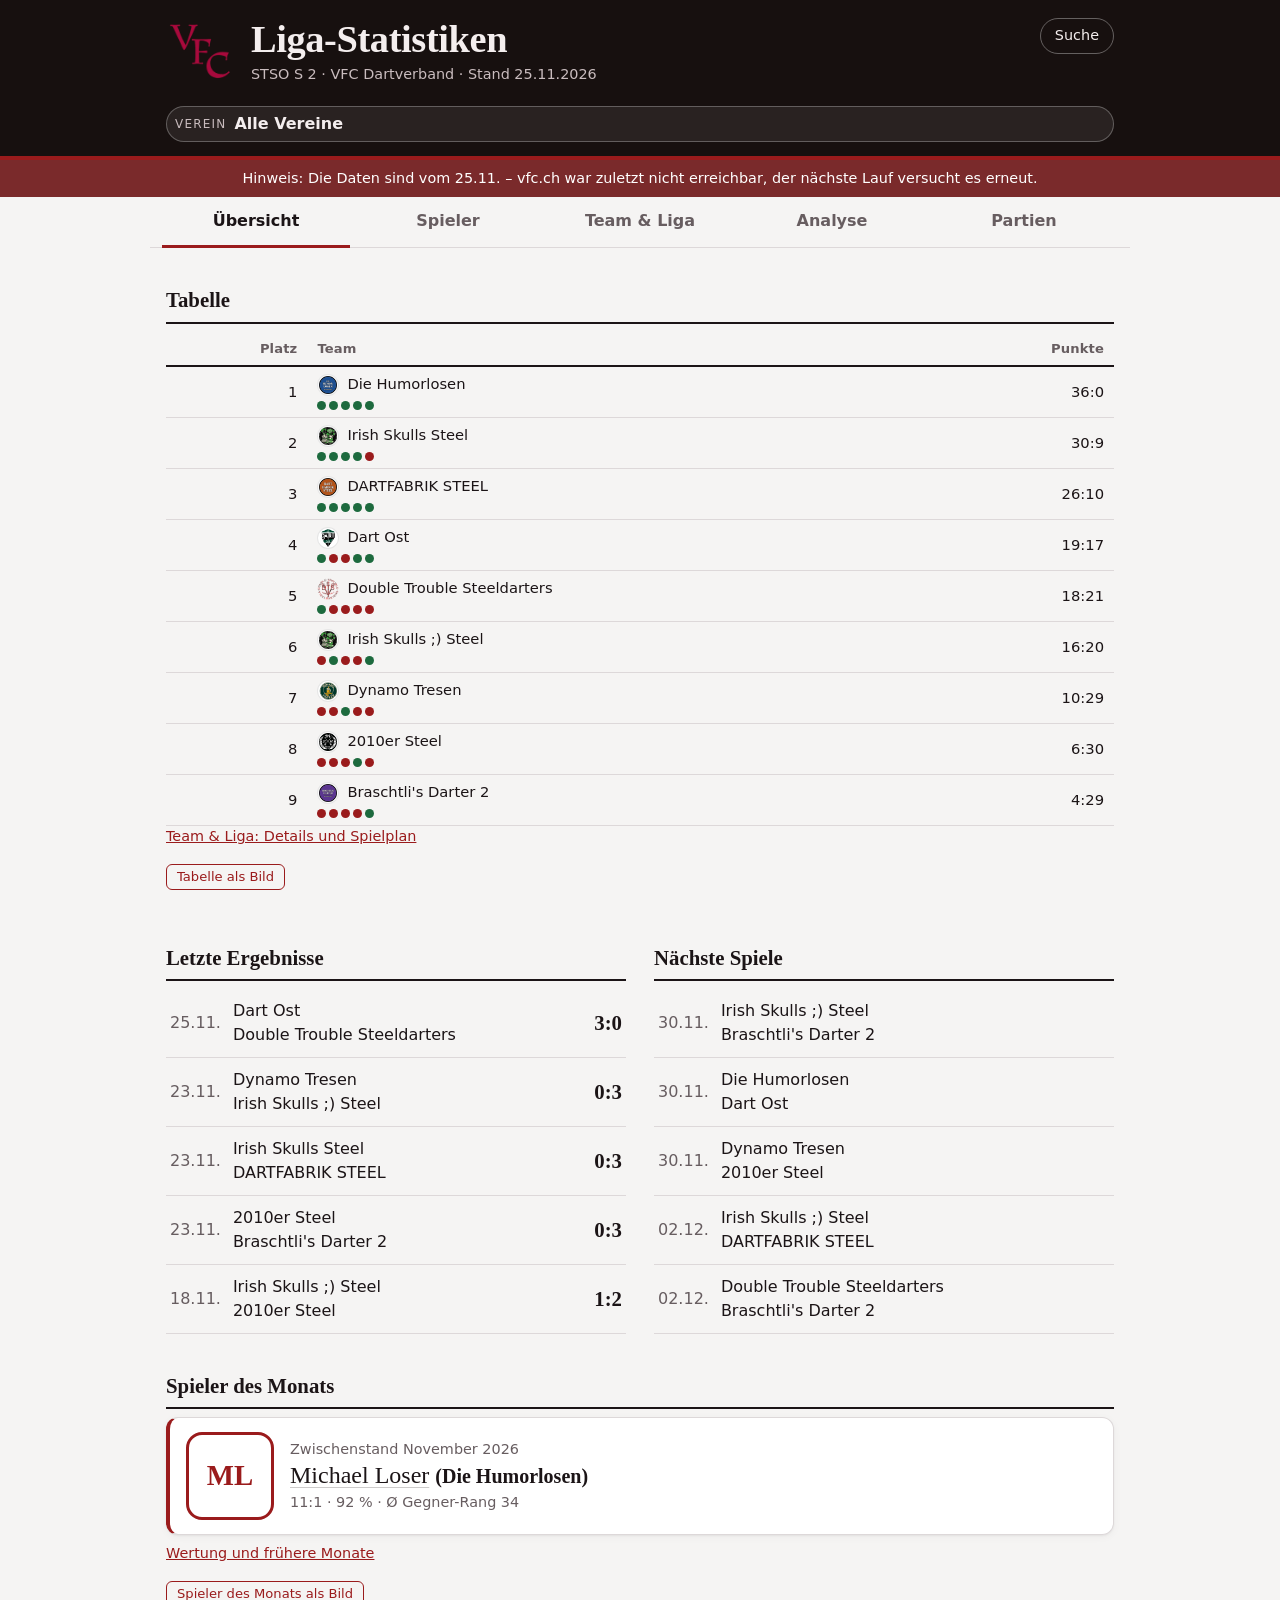
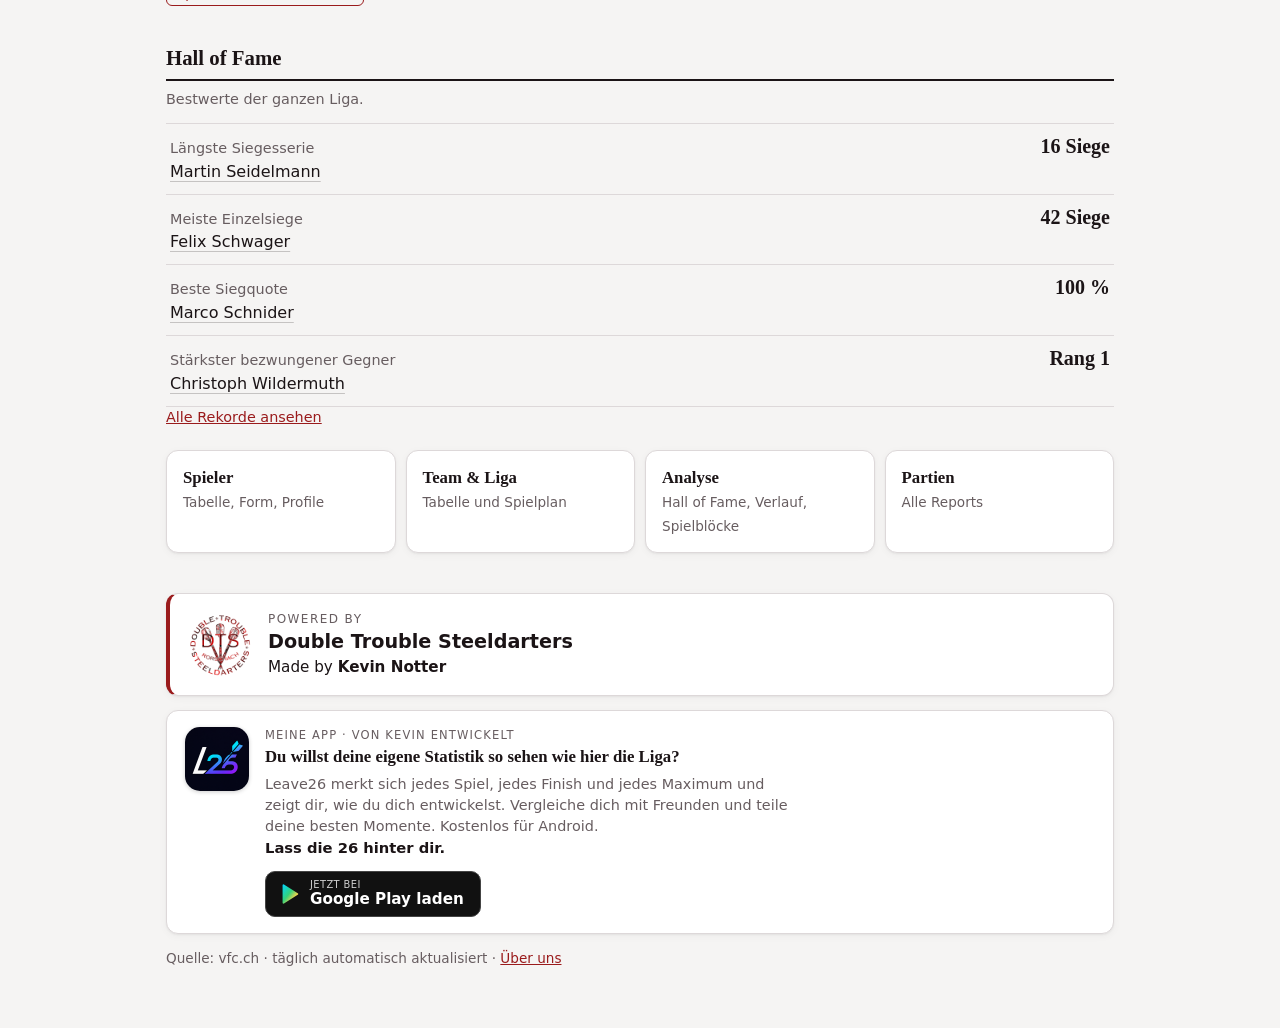
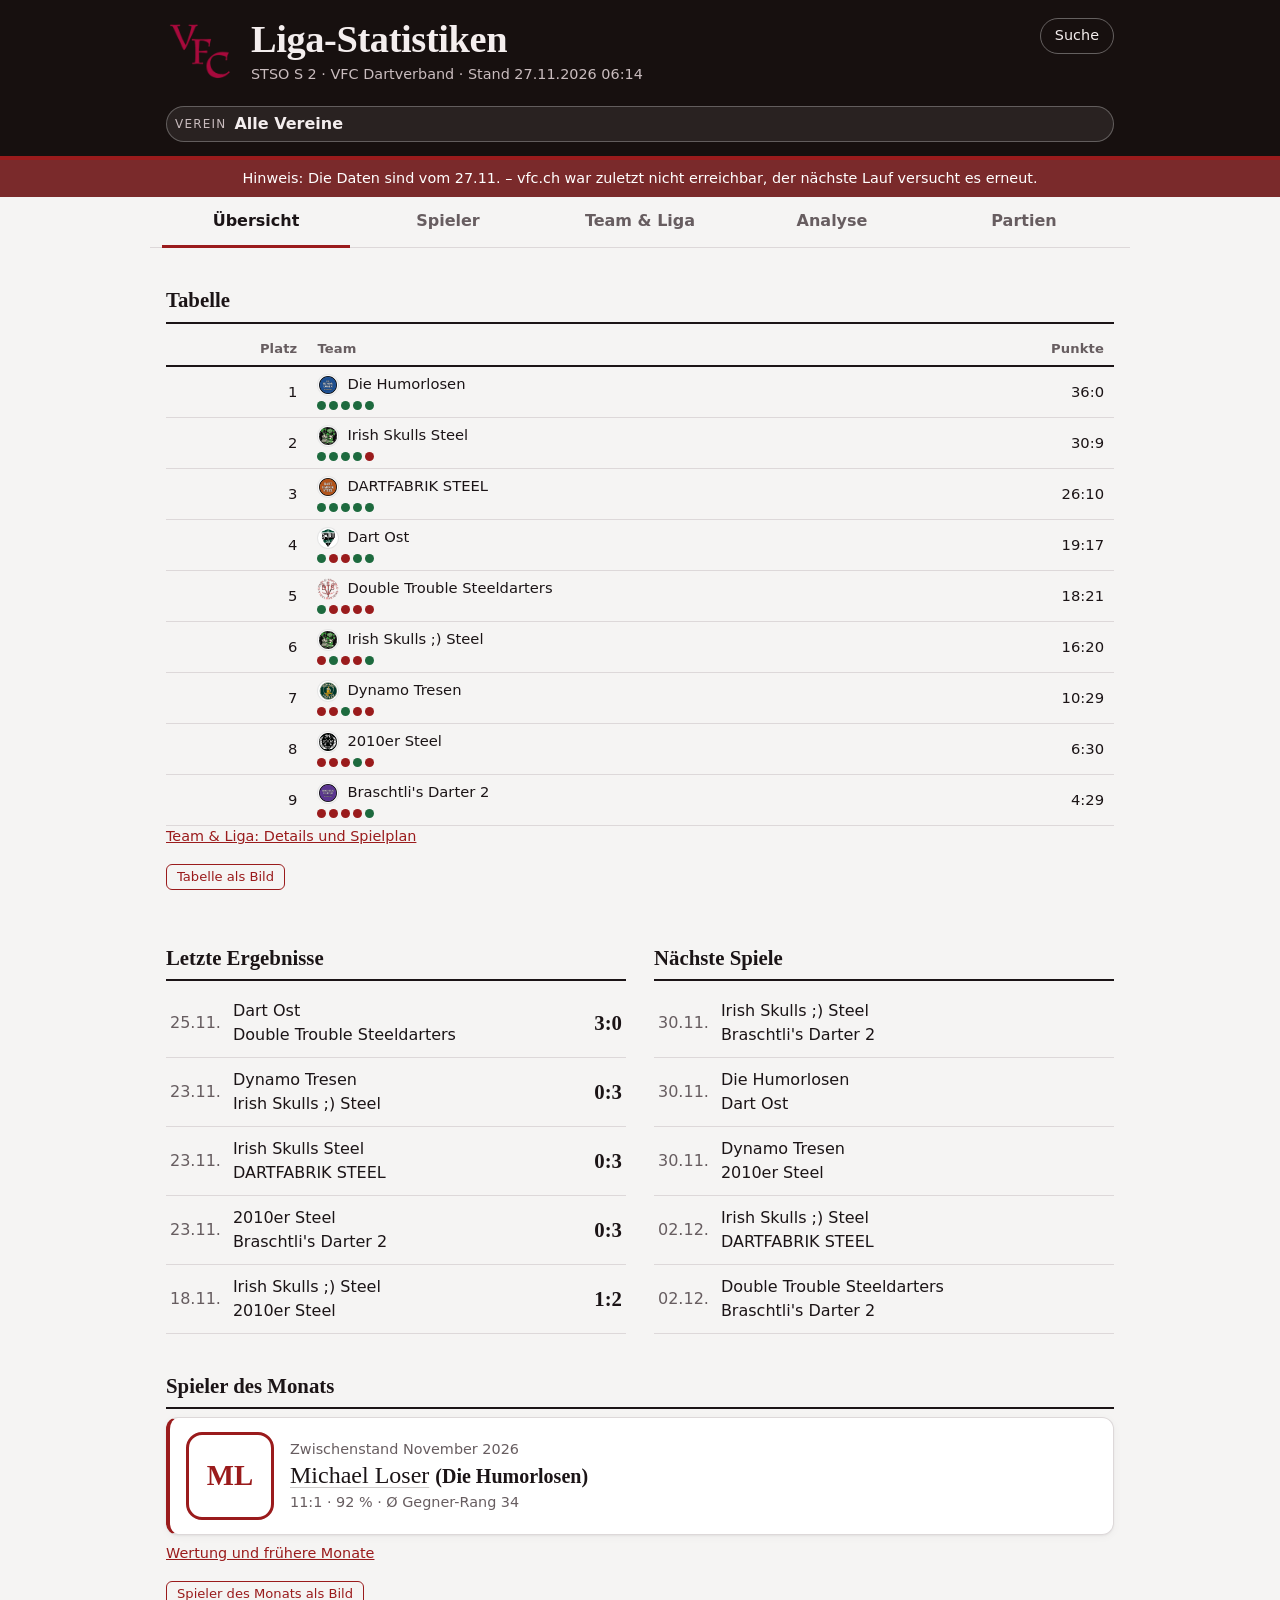
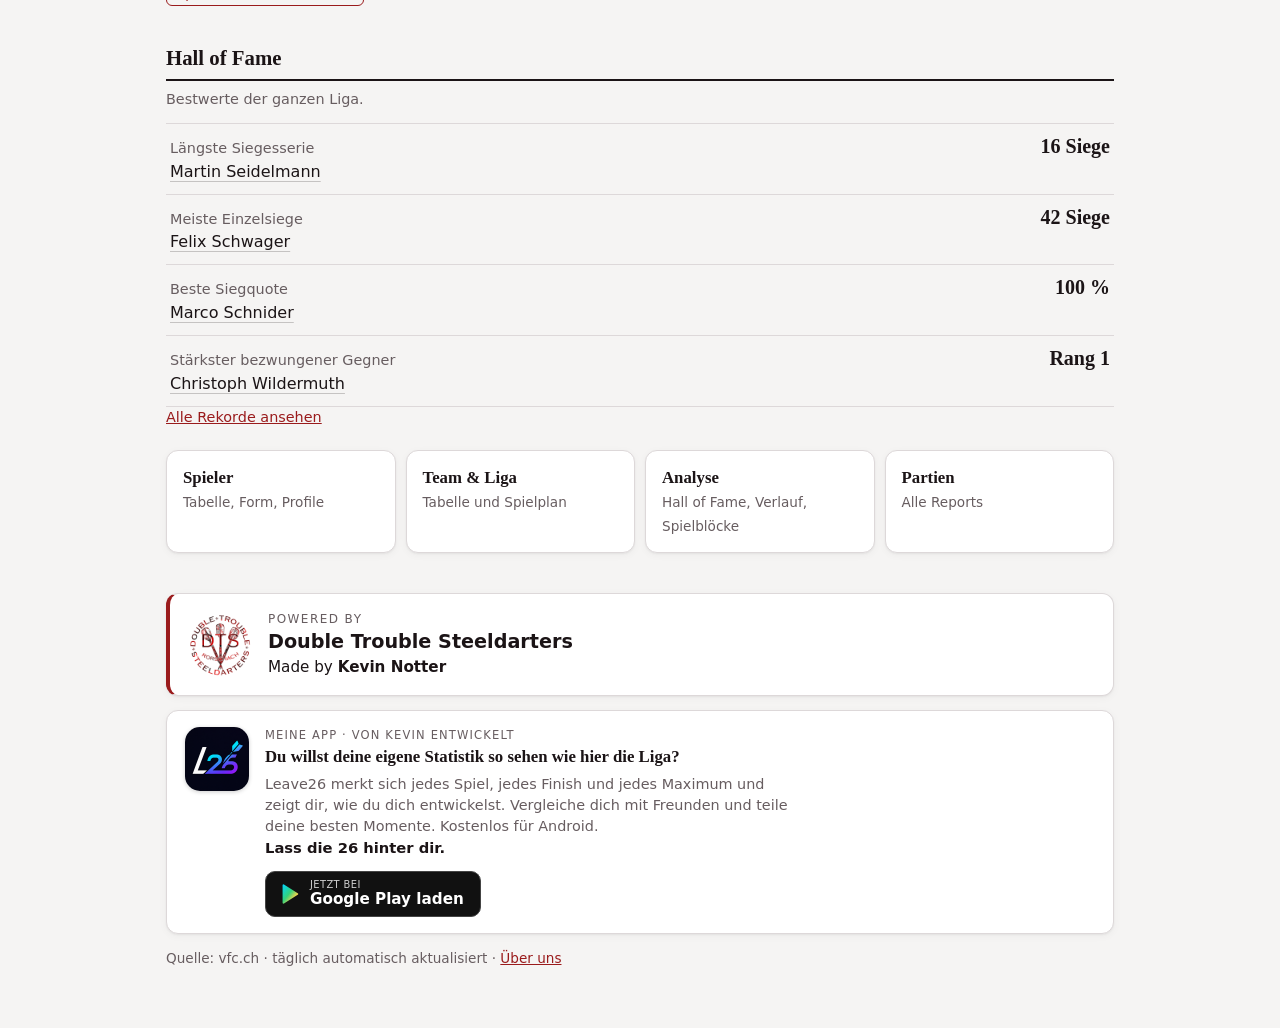
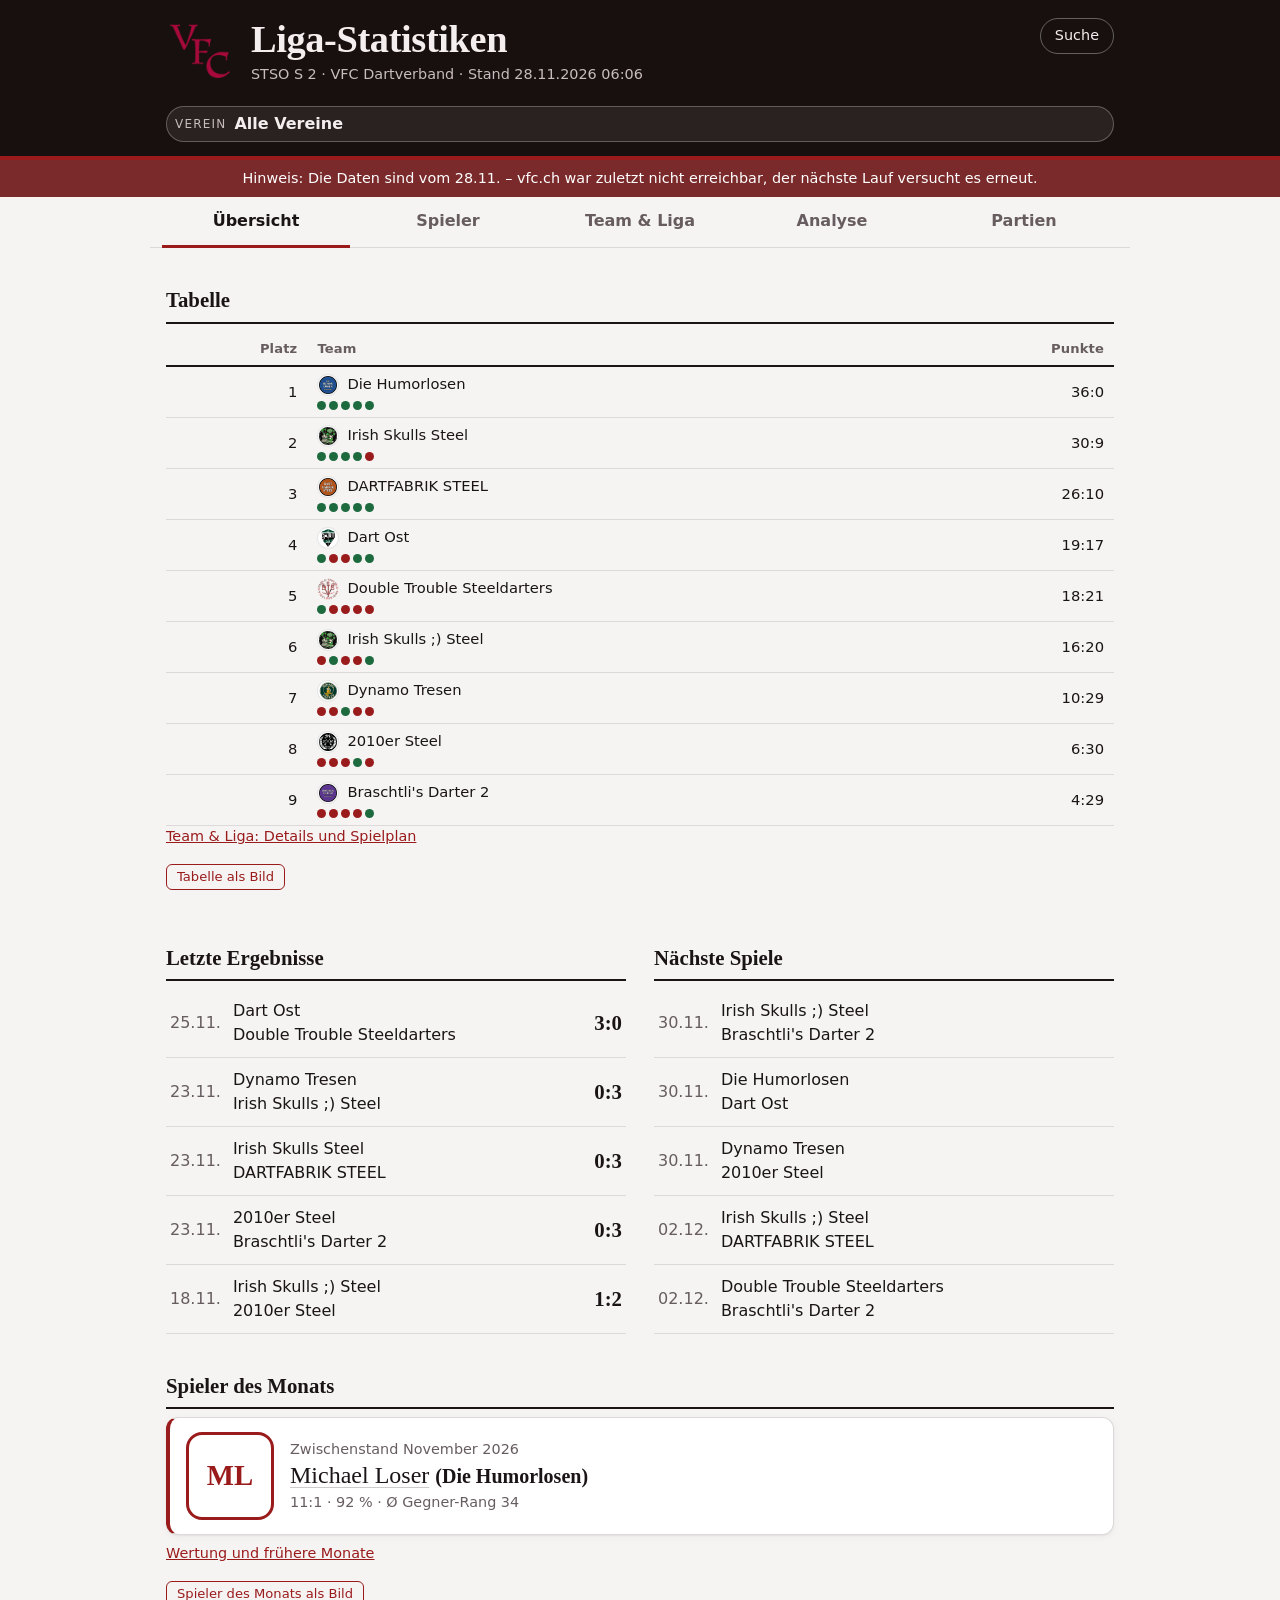
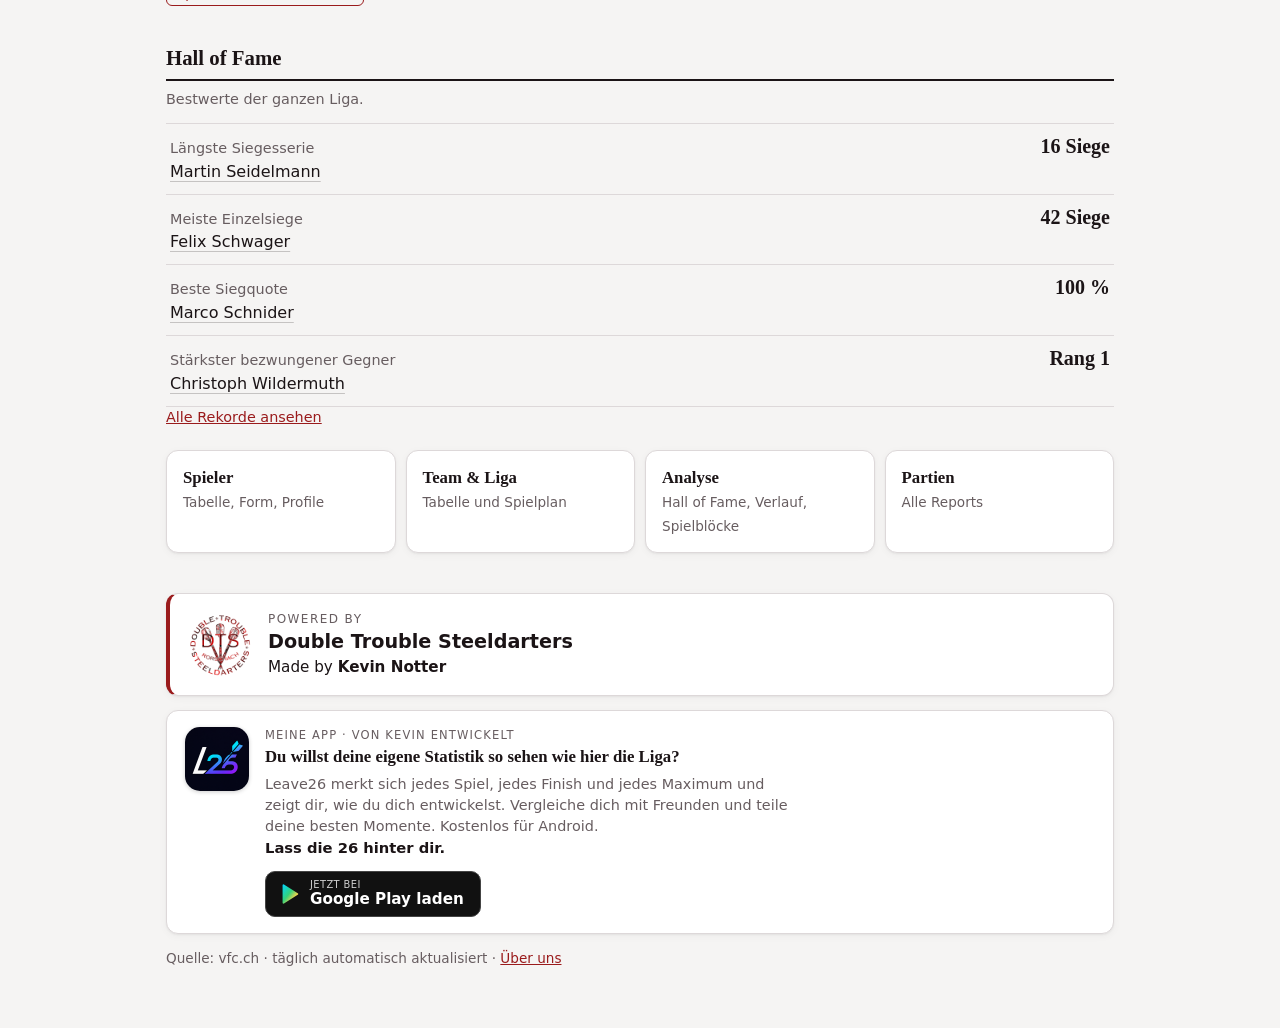
